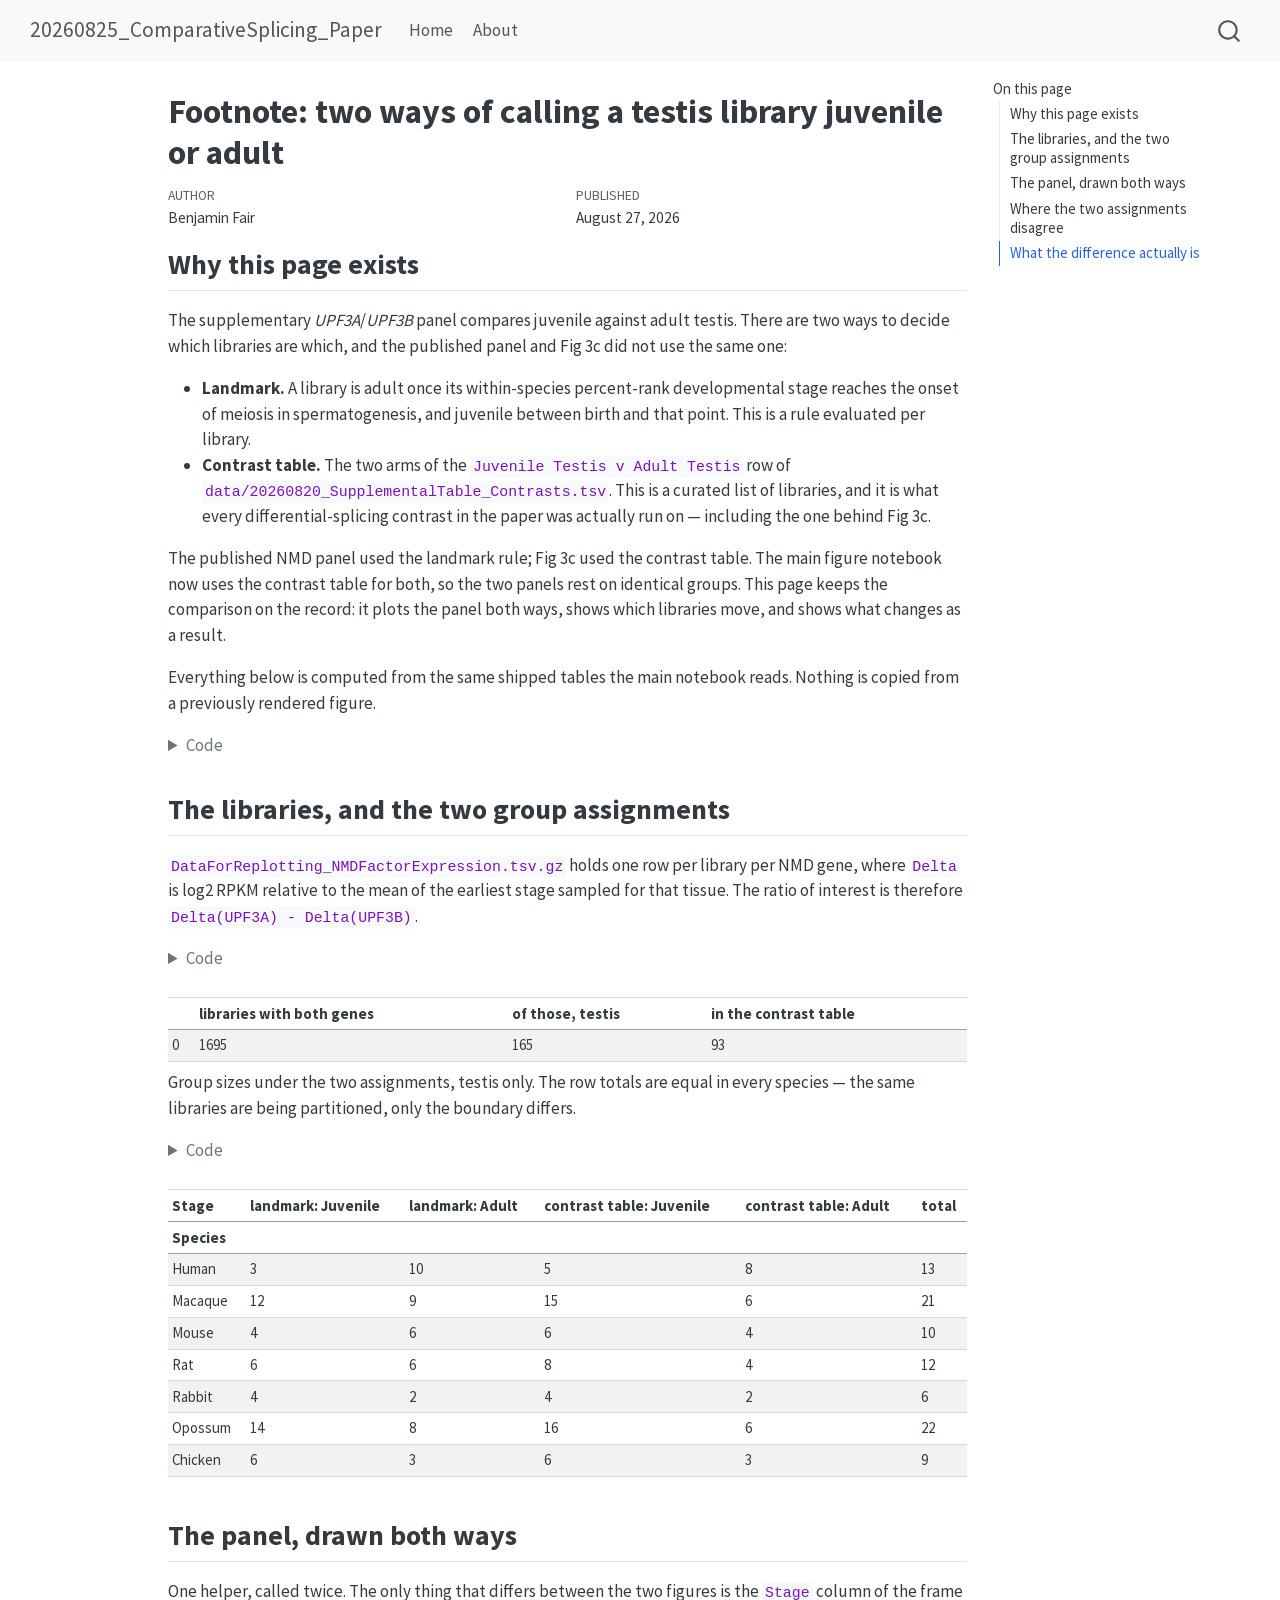
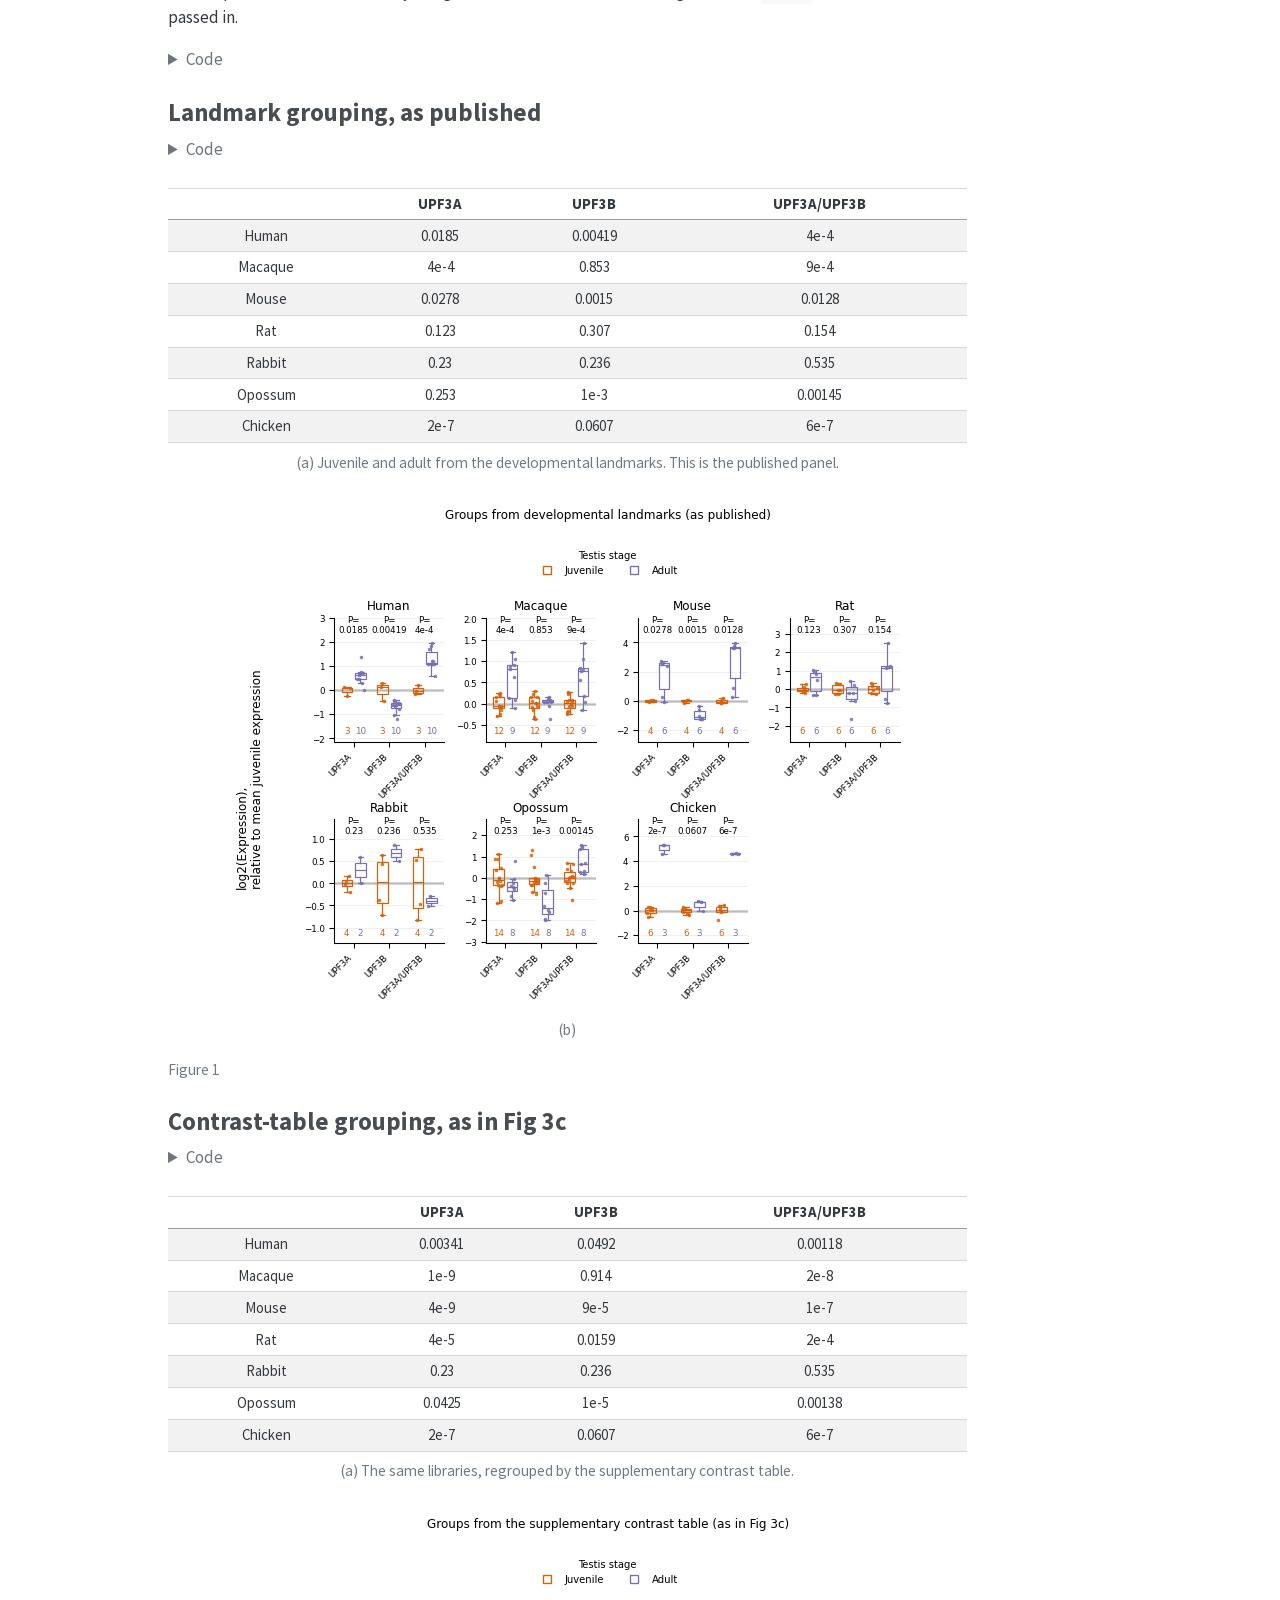
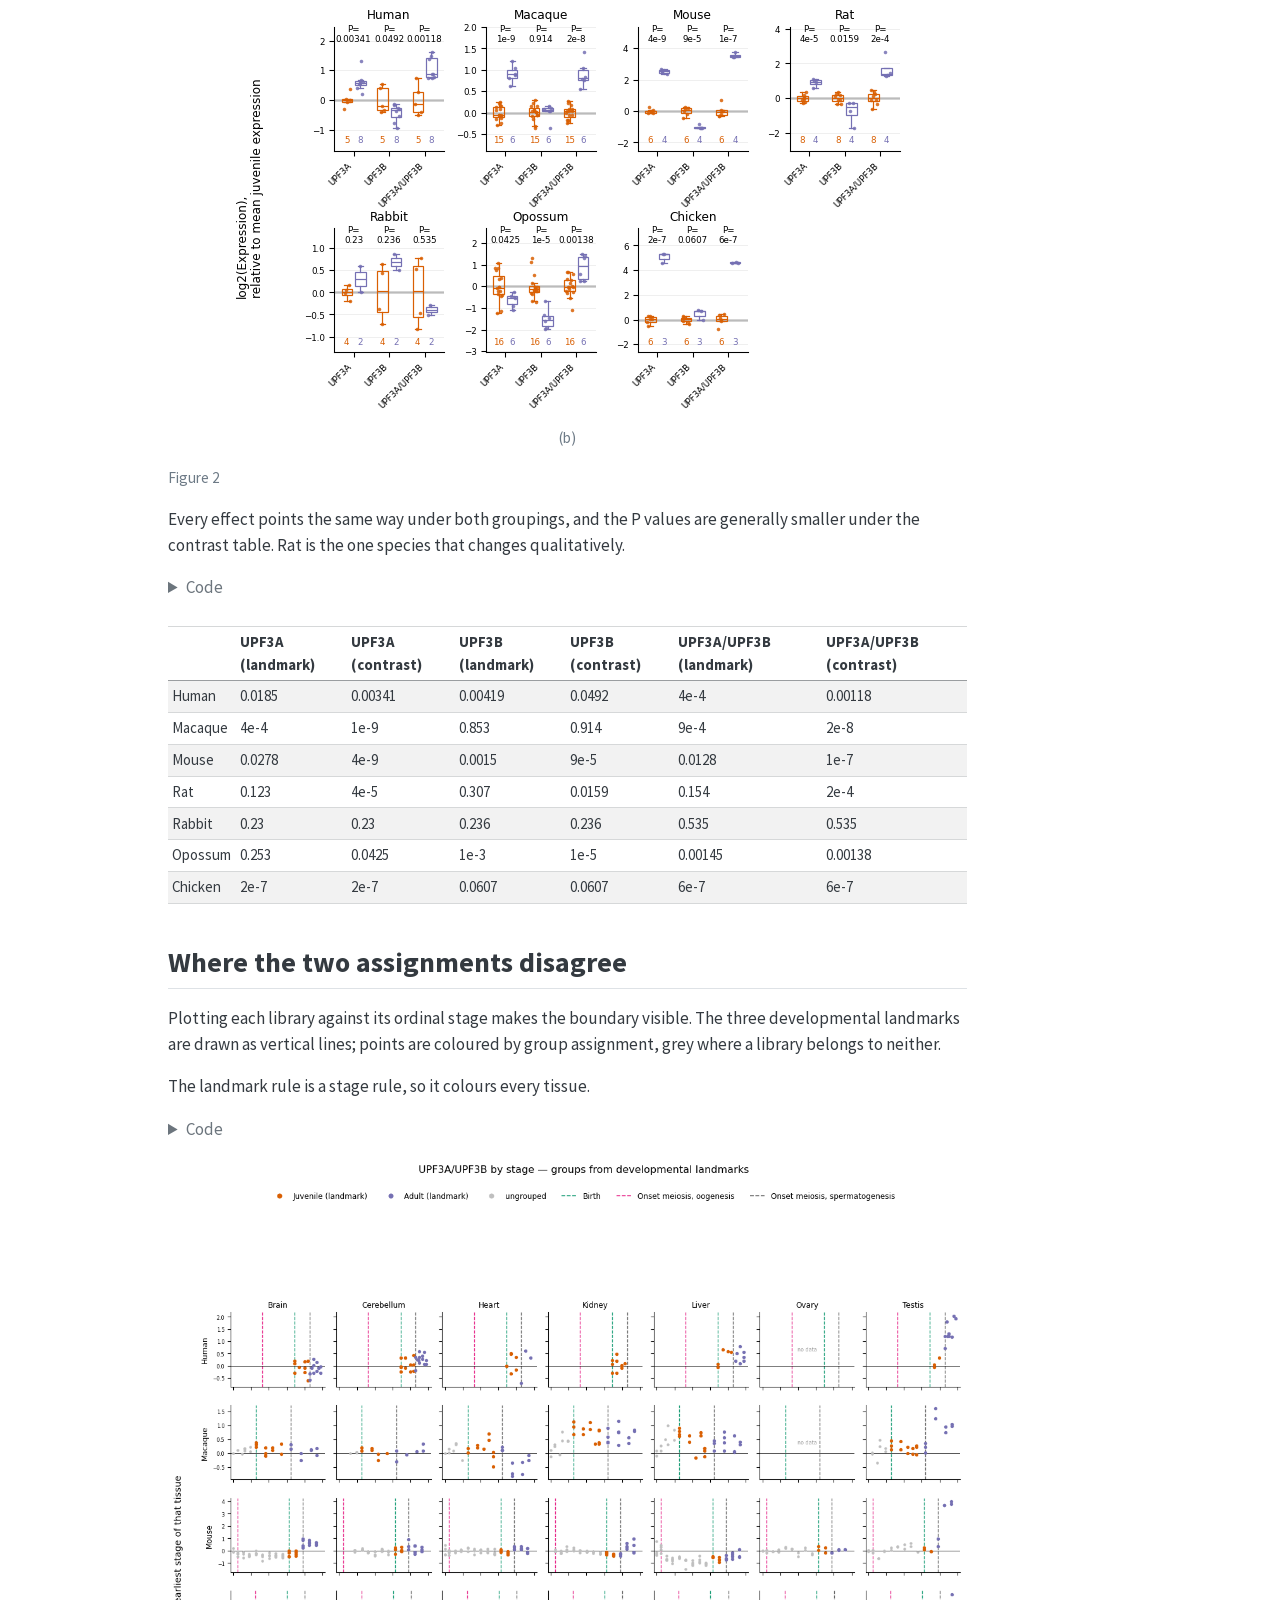
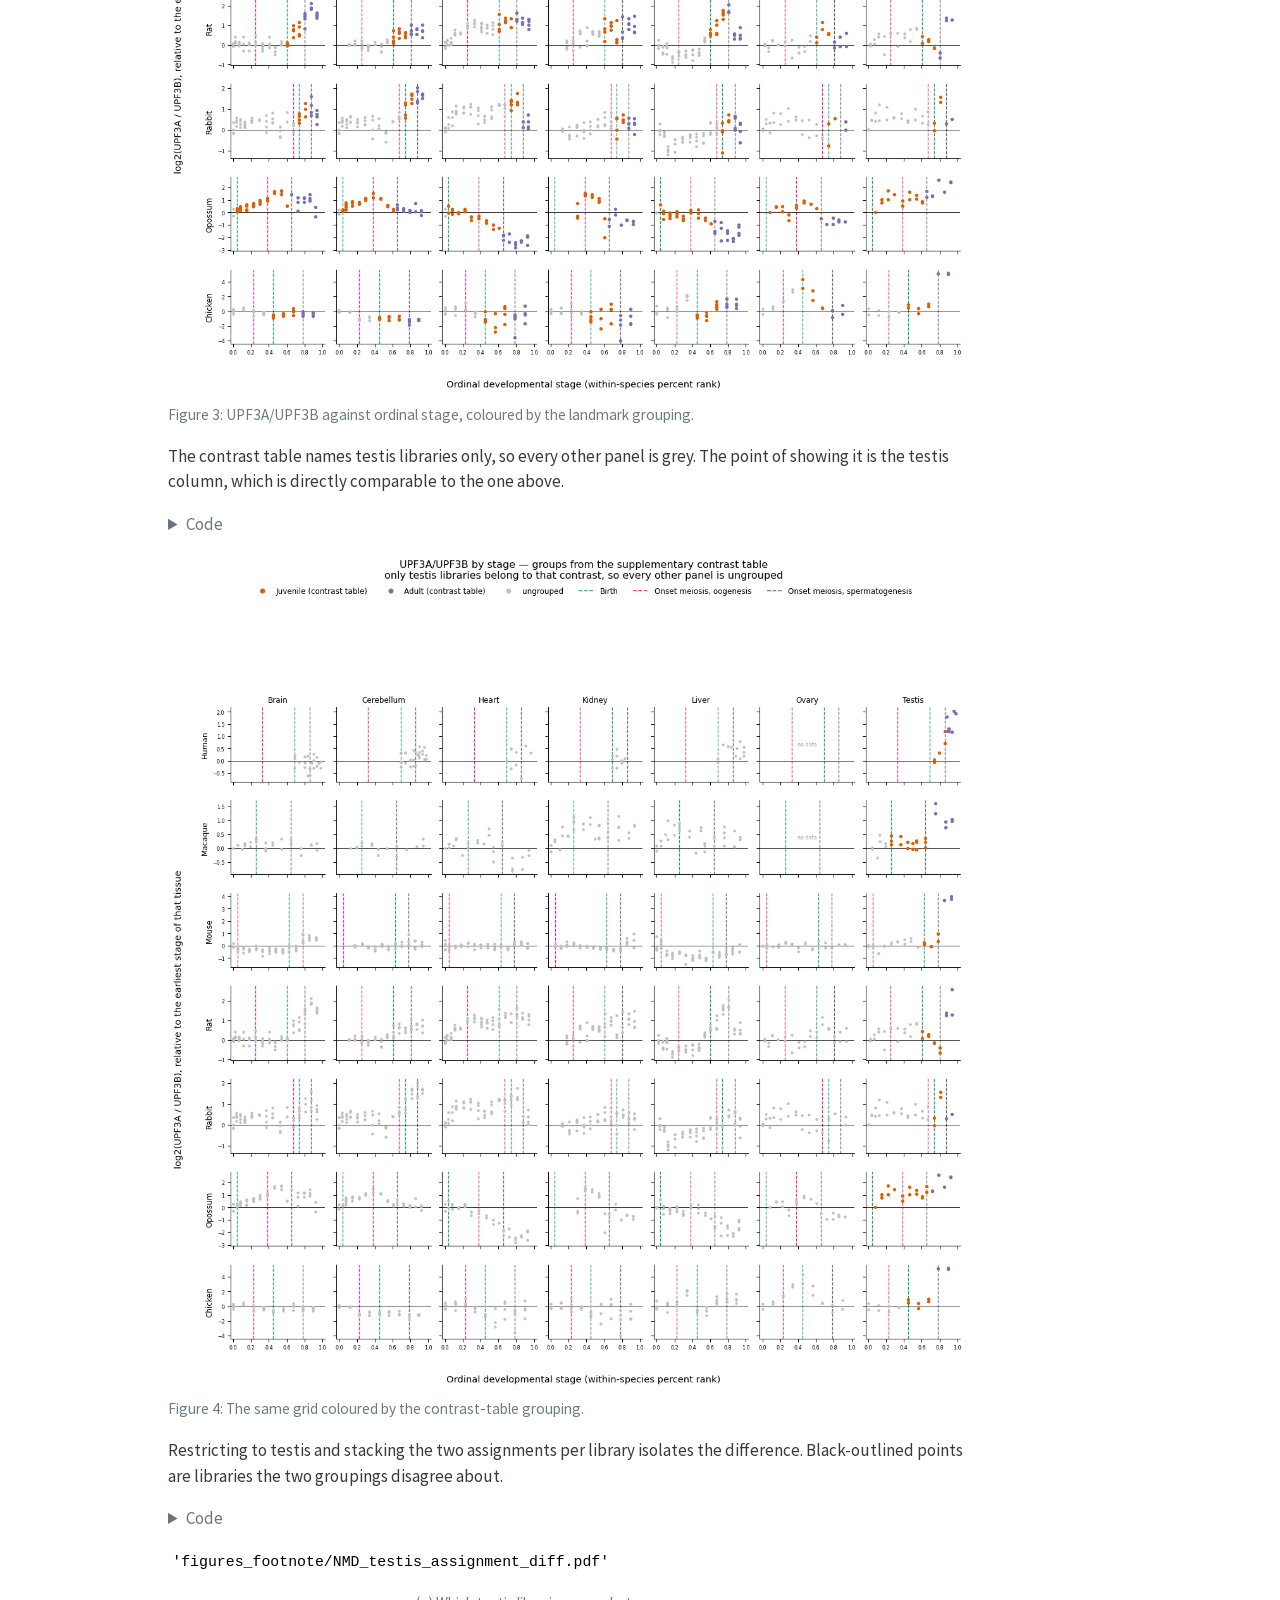
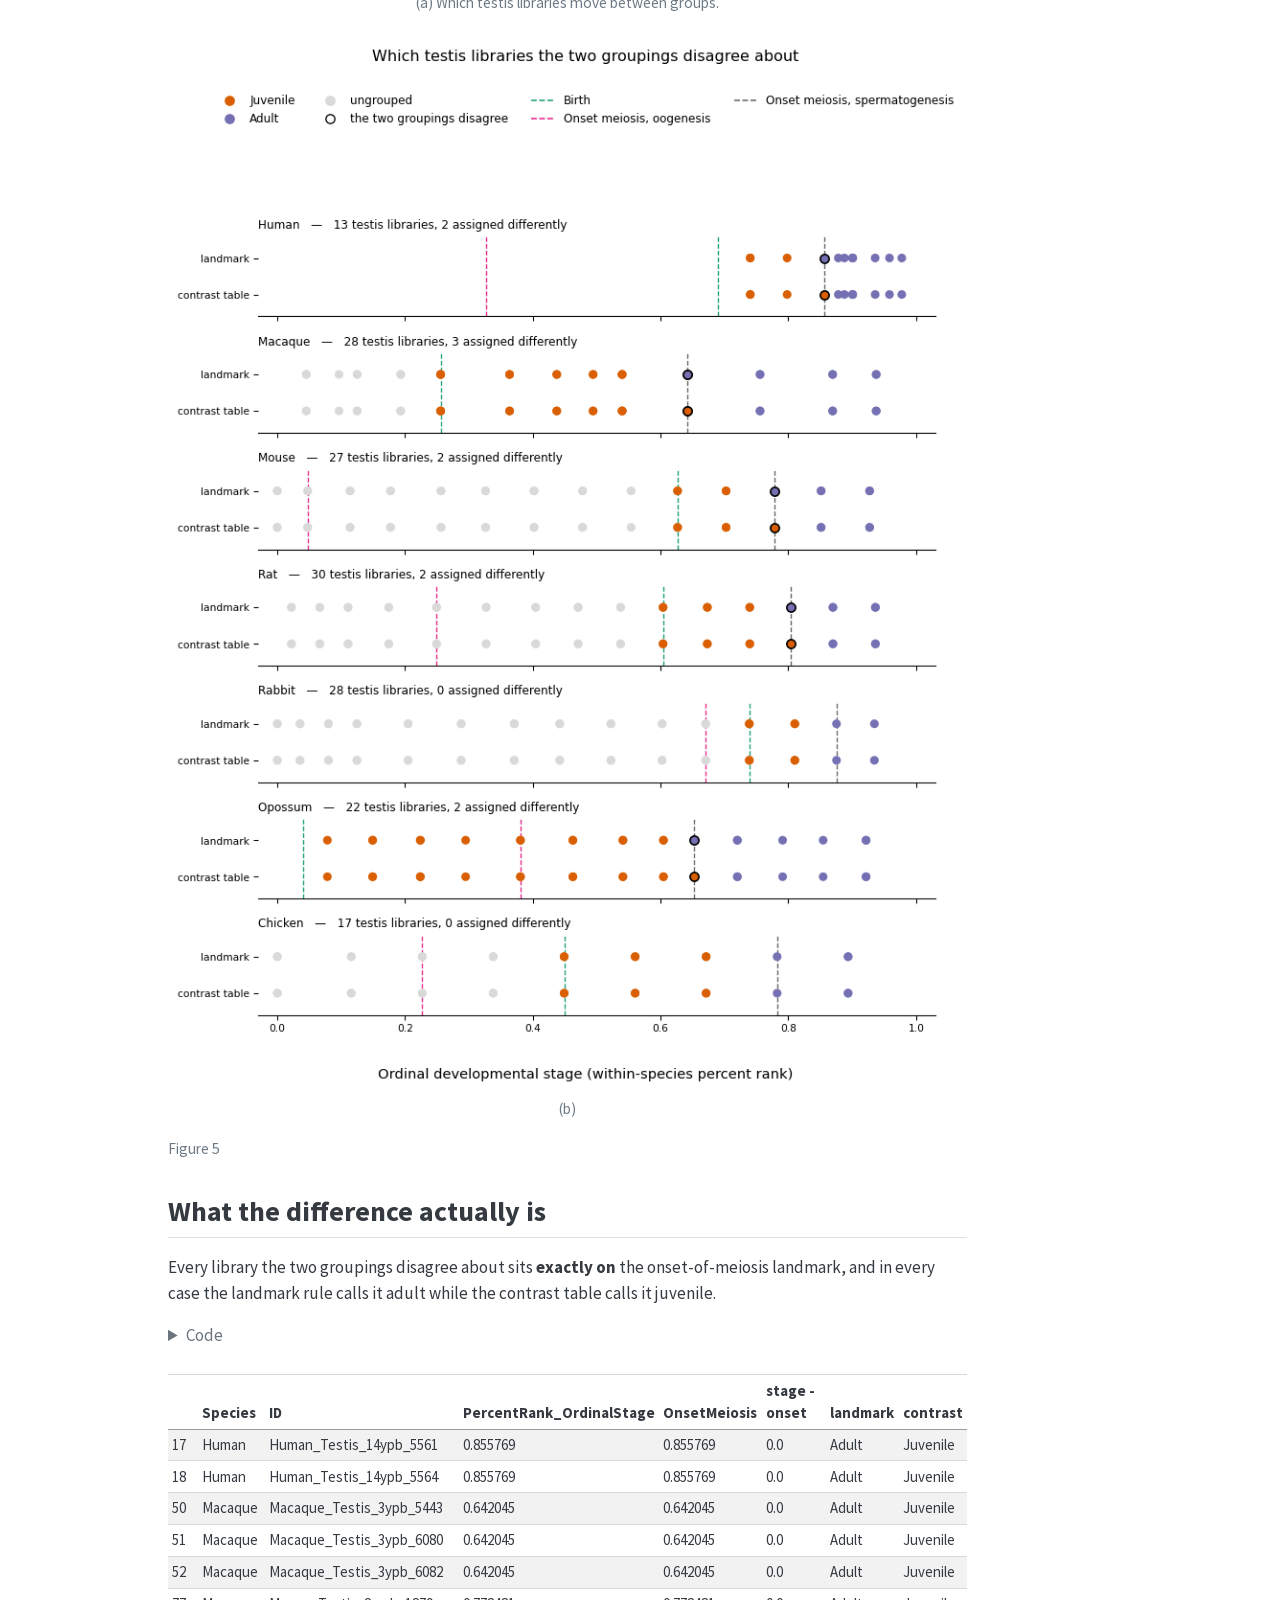
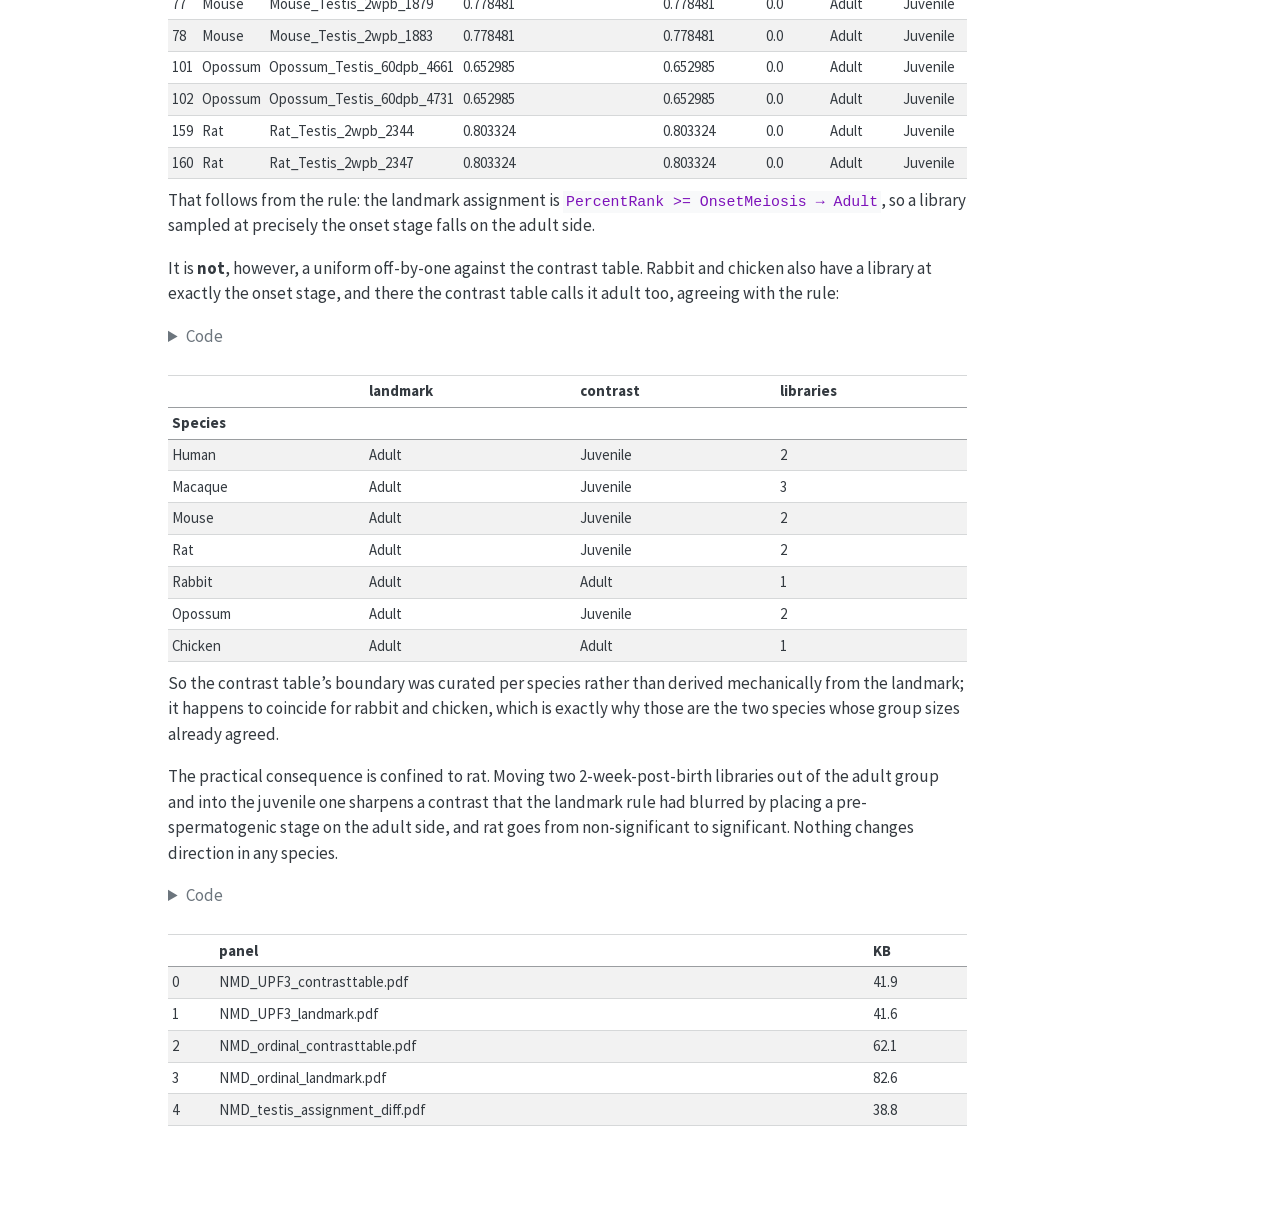
==== docs/NMD_GroupingDiscrepancy.html @ 1c34222d "Use the contrast-table grouping for the NMD panel; document the discrepancy separately The main figu" ====
<!DOCTYPE html>
<html xmlns="http://www.w3.org/1999/xhtml" lang="en" xml:lang="en"><head>

<meta charset="utf-8">
<meta name="generator" content="quarto-1.7.29">

<meta name="viewport" content="width=device-width, initial-scale=1.0, user-scalable=yes">

<meta name="author" content="Benjamin Fair">
<meta name="dcterms.date" content="2026-08-27">

<title>Footnote: two ways of calling a testis library juvenile or adult – 20260825_ComparativeSplicing_Paper</title>
<style>
code{white-space: pre-wrap;}
span.smallcaps{font-variant: small-caps;}
div.columns{display: flex; gap: min(4vw, 1.5em);}
div.column{flex: auto; overflow-x: auto;}
div.hanging-indent{margin-left: 1.5em; text-indent: -1.5em;}
ul.task-list{list-style: none;}
ul.task-list li input[type="checkbox"] {
width: 0.8em;
margin: 0 0.8em 0.2em -1em;  vertical-align: middle;
}

html { -webkit-text-size-adjust: 100%; }
pre > code.sourceCode { white-space: pre; position: relative; }
pre > code.sourceCode > span { display: inline-block; line-height: 1.25; }
pre > code.sourceCode > span:empty { height: 1.2em; }
.sourceCode { overflow: visible; }
code.sourceCode > span { color: inherit; text-decoration: inherit; }
div.sourceCode { margin: 1em 0; }
pre.sourceCode { margin: 0; }
@media screen {
div.sourceCode { overflow: auto; }
}
@media print {
pre > code.sourceCode { white-space: pre-wrap; }
pre > code.sourceCode > span { text-indent: -5em; padding-left: 5em; }
}
pre.numberSource code
{ counter-reset: source-line 0; }
pre.numberSource code > span
{ position: relative; left: -4em; counter-increment: source-line; }
pre.numberSource code > span > a:first-child::before
{ content: counter(source-line);
position: relative; left: -1em; text-align: right; vertical-align: baseline;
border: none; display: inline-block;
-webkit-touch-callout: none; -webkit-user-select: none;
-khtml-user-select: none; -moz-user-select: none;
-ms-user-select: none; user-select: none;
padding: 0 4px; width: 4em;
}
pre.numberSource { margin-left: 3em; padding-left: 4px; }
div.sourceCode
{ }
@media screen {
pre > code.sourceCode > span > a:first-child::before { text-decoration: underline; }
}
</style>


<script>/*! jQuery v3.5.1 | (c) JS Foundation and other contributors | jquery.org/license */
!function(e,t){"use strict";"object"==typeof module&&"object"==typeof module.exports?module.exports=e.document?t(e,!0):function(e){if(!e.document)throw new Error("jQuery requires a window with a document");return t(e)}:t(e)}("undefined"!=typeof window?window:this,function(C,e){"use strict";var t=[],r=Object.getPrototypeOf,s=t.slice,g=t.flat?function(e){return t.flat.call(e)}:function(e){return t.concat.apply([],e)},u=t.push,i=t.indexOf,n={},o=n.toString,v=n.hasOwnProperty,a=v.toString,l=a.call(Object),y={},m=function(e){return"function"==typeof e&&"number"!=typeof e.nodeType},x=function(e){return null!=e&&e===e.window},E=C.document,c={type:!0,src:!0,nonce:!0,noModule:!0};function b(e,t,n){var r,i,o=(n=n||E).createElement("script");if(o.text=e,t)for(r in c)(i=t[r]||t.getAttribute&&t.getAttribute(r))&&o.setAttribute(r,i);n.head.appendChild(o).parentNode.removeChild(o)}function w(e){return null==e?e+"":"object"==typeof e||"function"==typeof e?n[o.call(e)]||"object":typeof e}var f="3.5.1",S=function(e,t){return new S.fn.init(e,t)};function p(e){var t=!!e&&"length"in e&&e.length,n=w(e);return!m(e)&&!x(e)&&("array"===n||0===t||"number"==typeof t&&0<t&&t-1 in e)}S.fn=S.prototype={jquery:f,constructor:S,length:0,toArray:function(){return s.call(this)},get:function(e){return null==e?s.call(this):e<0?this[e+this.length]:this[e]},pushStack:function(e){var t=S.merge(this.constructor(),e);return t.prevObject=this,t},each:function(e){return S.each(this,e)},map:function(n){return this.pushStack(S.map(this,function(e,t){return n.call(e,t,e)}))},slice:function(){return this.pushStack(s.apply(this,arguments))},first:function(){return this.eq(0)},last:function(){return this.eq(-1)},even:function(){return this.pushStack(S.grep(this,function(e,t){return(t+1)%2}))},odd:function(){return this.pushStack(S.grep(this,function(e,t){return t%2}))},eq:function(e){var t=this.length,n=+e+(e<0?t:0);return this.pushStack(0<=n&&n<t?[this[n]]:[])},end:function(){return this.prevObject||this.constructor()},push:u,sort:t.sort,splice:t.splice},S.extend=S.fn.extend=function(){var e,t,n,r,i,o,a=arguments[0]||{},s=1,u=arguments.length,l=!1;for("boolean"==typeof a&&(l=a,a=arguments[s]||{},s++),"object"==typeof a||m(a)||(a={}),s===u&&(a=this,s--);s<u;s++)if(null!=(e=arguments[s]))for(t in e)r=e[t],"__proto__"!==t&&a!==r&&(l&&r&&(S.isPlainObject(r)||(i=Array.isArray(r)))?(n=a[t],o=i&&!Array.isArray(n)?[]:i||S.isPlainObject(n)?n:{},i=!1,a[t]=S.extend(l,o,r)):void 0!==r&&(a[t]=r));return a},S.extend({expando:"jQuery"+(f+Math.random()).replace(/\D/g,""),isReady:!0,error:function(e){throw new Error(e)},noop:function(){},isPlainObject:function(e){var t,n;return!(!e||"[object Object]"!==o.call(e))&&(!(t=r(e))||"function"==typeof(n=v.call(t,"constructor")&&t.constructor)&&a.call(n)===l)},isEmptyObject:function(e){var t;for(t in e)return!1;return!0},globalEval:function(e,t,n){b(e,{nonce:t&&t.nonce},n)},each:function(e,t){var n,r=0;if(p(e)){for(n=e.length;r<n;r++)if(!1===t.call(e[r],r,e[r]))break}else for(r in e)if(!1===t.call(e[r],r,e[r]))break;return e},makeArray:function(e,t){var n=t||[];return null!=e&&(p(Object(e))?S.merge(n,"string"==typeof e?[e]:e):u.call(n,e)),n},inArray:function(e,t,n){return null==t?-1:i.call(t,e,n)},merge:function(e,t){for(var n=+t.length,r=0,i=e.length;r<n;r++)e[i++]=t[r];return e.length=i,e},grep:function(e,t,n){for(var r=[],i=0,o=e.length,a=!n;i<o;i++)!t(e[i],i)!==a&&r.push(e[i]);return r},map:function(e,t,n){var r,i,o=0,a=[];if(p(e))for(r=e.length;o<r;o++)null!=(i=t(e[o],o,n))&&a.push(i);else for(o in e)null!=(i=t(e[o],o,n))&&a.push(i);return g(a)},guid:1,support:y}),"function"==typeof Symbol&&(S.fn[Symbol.iterator]=t[Symbol.iterator]),S.each("Boolean Number String Function Array Date RegExp Object Error Symbol".split(" "),function(e,t){n["[object "+t+"]"]=t.toLowerCase()});var d=function(n){var e,d,b,o,i,h,f,g,w,u,l,T,C,a,E,v,s,c,y,S="sizzle"+1*new Date,p=n.document,k=0,r=0,m=ue(),x=ue(),A=ue(),N=ue(),D=function(e,t){return e===t&&(l=!0),0},j={}.hasOwnProperty,t=[],q=t.pop,L=t.push,H=t.push,O=t.slice,P=function(e,t){for(var n=0,r=e.length;n<r;n++)if(e[n]===t)return n;return-1},R="checked|selected|async|autofocus|autoplay|controls|defer|disabled|hidden|ismap|loop|multiple|open|readonly|required|scoped",M="[\\x20\\t\\r\\n\\f]",I="(?:\\\\[\\da-fA-F]{1,6}"+M+"?|\\\\[^\\r\\n\\f]|[\\w-]|[^\0-\\x7f])+",W="\\["+M+"*("+I+")(?:"+M+"*([*^$|!~]?=)"+M+"*(?:'((?:\\\\.|[^\\\\'])*)'|\"((?:\\\\.|[^\\\\\"])*)\"|("+I+"))|)"+M+"*\\]",F=":("+I+")(?:\\((('((?:\\\\.|[^\\\\'])*)'|\"((?:\\\\.|[^\\\\\"])*)\")|((?:\\\\.|[^\\\\()[\\]]|"+W+")*)|.*)\\)|)",B=new RegExp(M+"+","g"),$=new RegExp("^"+M+"+|((?:^|[^\\\\])(?:\\\\.)*)"+M+"+$","g"),_=new RegExp("^"+M+"*,"+M+"*"),z=new RegExp("^"+M+"*([>+~]|"+M+")"+M+"*"),U=new RegExp(M+"|>"),X=new RegExp(F),V=new RegExp("^"+I+"$"),G={ID:new RegExp("^#("+I+")"),CLASS:new RegExp("^\\.("+I+")"),TAG:new RegExp("^("+I+"|[*])"),ATTR:new RegExp("^"+W),PSEUDO:new RegExp("^"+F),CHILD:new RegExp("^:(only|first|last|nth|nth-last)-(child|of-type)(?:\\("+M+"*(even|odd|(([+-]|)(\\d*)n|)"+M+"*(?:([+-]|)"+M+"*(\\d+)|))"+M+"*\\)|)","i"),bool:new RegExp("^(?:"+R+")$","i"),needsContext:new RegExp("^"+M+"*[>+~]|:(even|odd|eq|gt|lt|nth|first|last)(?:\\("+M+"*((?:-\\d)?\\d*)"+M+"*\\)|)(?=[^-]|$)","i")},Y=/HTML$/i,Q=/^(?:input|select|textarea|button)$/i,J=/^h\d$/i,K=/^[^{]+\{\s*\[native \w/,Z=/^(?:#([\w-]+)|(\w+)|\.([\w-]+))$/,ee=/[+~]/,te=new RegExp("\\\\[\\da-fA-F]{1,6}"+M+"?|\\\\([^\\r\\n\\f])","g"),ne=function(e,t){var n="0x"+e.slice(1)-65536;return t||(n<0?String.fromCharCode(n+65536):String.fromCharCode(n>>10|55296,1023&n|56320))},re=/([\0-\x1f\x7f]|^-?\d)|^-$|[^\0-\x1f\x7f-\uFFFF\w-]/g,ie=function(e,t){return t?"\0"===e?"\ufffd":e.slice(0,-1)+"\\"+e.charCodeAt(e.length-1).toString(16)+" ":"\\"+e},oe=function(){T()},ae=be(function(e){return!0===e.disabled&&"fieldset"===e.nodeName.toLowerCase()},{dir:"parentNode",next:"legend"});try{H.apply(t=O.call(p.childNodes),p.childNodes),t[p.childNodes.length].nodeType}catch(e){H={apply:t.length?function(e,t){L.apply(e,O.call(t))}:function(e,t){var n=e.length,r=0;while(e[n++]=t[r++]);e.length=n-1}}}function se(t,e,n,r){var i,o,a,s,u,l,c,f=e&&e.ownerDocument,p=e?e.nodeType:9;if(n=n||[],"string"!=typeof t||!t||1!==p&&9!==p&&11!==p)return n;if(!r&&(T(e),e=e||C,E)){if(11!==p&&(u=Z.exec(t)))if(i=u[1]){if(9===p){if(!(a=e.getElementById(i)))return n;if(a.id===i)return n.push(a),n}else if(f&&(a=f.getElementById(i))&&y(e,a)&&a.id===i)return n.push(a),n}else{if(u[2])return H.apply(n,e.getElementsByTagName(t)),n;if((i=u[3])&&d.getElementsByClassName&&e.getElementsByClassName)return H.apply(n,e.getElementsByClassName(i)),n}if(d.qsa&&!N[t+" "]&&(!v||!v.test(t))&&(1!==p||"object"!==e.nodeName.toLowerCase())){if(c=t,f=e,1===p&&(U.test(t)||z.test(t))){(f=ee.test(t)&&ye(e.parentNode)||e)===e&&d.scope||((s=e.getAttribute("id"))?s=s.replace(re,ie):e.setAttribute("id",s=S)),o=(l=h(t)).length;while(o--)l[o]=(s?"#"+s:":scope")+" "+xe(l[o]);c=l.join(",")}try{return H.apply(n,f.querySelectorAll(c)),n}catch(e){N(t,!0)}finally{s===S&&e.removeAttribute("id")}}}return g(t.replace($,"$1"),e,n,r)}function ue(){var r=[];return function e(t,n){return r.push(t+" ")>b.cacheLength&&delete e[r.shift()],e[t+" "]=n}}function le(e){return e[S]=!0,e}function ce(e){var t=C.createElement("fieldset");try{return!!e(t)}catch(e){return!1}finally{t.parentNode&&t.parentNode.removeChild(t),t=null}}function fe(e,t){var n=e.split("|"),r=n.length;while(r--)b.attrHandle[n[r]]=t}function pe(e,t){var n=t&&e,r=n&&1===e.nodeType&&1===t.nodeType&&e.sourceIndex-t.sourceIndex;if(r)return r;if(n)while(n=n.nextSibling)if(n===t)return-1;return e?1:-1}function de(t){return function(e){return"input"===e.nodeName.toLowerCase()&&e.type===t}}function he(n){return function(e){var t=e.nodeName.toLowerCase();return("input"===t||"button"===t)&&e.type===n}}function ge(t){return function(e){return"form"in e?e.parentNode&&!1===e.disabled?"label"in e?"label"in e.parentNode?e.parentNode.disabled===t:e.disabled===t:e.isDisabled===t||e.isDisabled!==!t&&ae(e)===t:e.disabled===t:"label"in e&&e.disabled===t}}function ve(a){return le(function(o){return o=+o,le(function(e,t){var n,r=a([],e.length,o),i=r.length;while(i--)e[n=r[i]]&&(e[n]=!(t[n]=e[n]))})})}function ye(e){return e&&"undefined"!=typeof e.getElementsByTagName&&e}for(e in d=se.support={},i=se.isXML=function(e){var t=e.namespaceURI,n=(e.ownerDocument||e).documentElement;return!Y.test(t||n&&n.nodeName||"HTML")},T=se.setDocument=function(e){var t,n,r=e?e.ownerDocument||e:p;return r!=C&&9===r.nodeType&&r.documentElement&&(a=(C=r).documentElement,E=!i(C),p!=C&&(n=C.defaultView)&&n.top!==n&&(n.addEventListener?n.addEventListener("unload",oe,!1):n.attachEvent&&n.attachEvent("onunload",oe)),d.scope=ce(function(e){return a.appendChild(e).appendChild(C.createElement("div")),"undefined"!=typeof e.querySelectorAll&&!e.querySelectorAll(":scope fieldset div").length}),d.attributes=ce(function(e){return e.className="i",!e.getAttribute("className")}),d.getElementsByTagName=ce(function(e){return e.appendChild(C.createComment("")),!e.getElementsByTagName("*").length}),d.getElementsByClassName=K.test(C.getElementsByClassName),d.getById=ce(function(e){return a.appendChild(e).id=S,!C.getElementsByName||!C.getElementsByName(S).length}),d.getById?(b.filter.ID=function(e){var t=e.replace(te,ne);return function(e){return e.getAttribute("id")===t}},b.find.ID=function(e,t){if("undefined"!=typeof t.getElementById&&E){var n=t.getElementById(e);return n?[n]:[]}}):(b.filter.ID=function(e){var n=e.replace(te,ne);return function(e){var t="undefined"!=typeof e.getAttributeNode&&e.getAttributeNode("id");return t&&t.value===n}},b.find.ID=function(e,t){if("undefined"!=typeof t.getElementById&&E){var n,r,i,o=t.getElementById(e);if(o){if((n=o.getAttributeNode("id"))&&n.value===e)return[o];i=t.getElementsByName(e),r=0;while(o=i[r++])if((n=o.getAttributeNode("id"))&&n.value===e)return[o]}return[]}}),b.find.TAG=d.getElementsByTagName?function(e,t){return"undefined"!=typeof t.getElementsByTagName?t.getElementsByTagName(e):d.qsa?t.querySelectorAll(e):void 0}:function(e,t){var n,r=[],i=0,o=t.getElementsByTagName(e);if("*"===e){while(n=o[i++])1===n.nodeType&&r.push(n);return r}return o},b.find.CLASS=d.getElementsByClassName&&function(e,t){if("undefined"!=typeof t.getElementsByClassName&&E)return t.getElementsByClassName(e)},s=[],v=[],(d.qsa=K.test(C.querySelectorAll))&&(ce(function(e){var t;a.appendChild(e).innerHTML="<a id='"+S+"'></a><select id='"+S+"-\r\\' msallowcapture=''><option selected=''></option></select>",e.querySelectorAll("[msallowcapture^='']").length&&v.push("[*^$]="+M+"*(?:''|\"\")"),e.querySelectorAll("[selected]").length||v.push("\\["+M+"*(?:value|"+R+")"),e.querySelectorAll("[id~="+S+"-]").length||v.push("~="),(t=C.createElement("input")).setAttribute("name",""),e.appendChild(t),e.querySelectorAll("[name='']").length||v.push("\\["+M+"*name"+M+"*="+M+"*(?:''|\"\")"),e.querySelectorAll(":checked").length||v.push(":checked"),e.querySelectorAll("a#"+S+"+*").length||v.push(".#.+[+~]"),e.querySelectorAll("\\\f"),v.push("[\\r\\n\\f]")}),ce(function(e){e.innerHTML="<a href='' disabled='disabled'></a><select disabled='disabled'><option/></select>";var t=C.createElement("input");t.setAttribute("type","hidden"),e.appendChild(t).setAttribute("name","D"),e.querySelectorAll("[name=d]").length&&v.push("name"+M+"*[*^$|!~]?="),2!==e.querySelectorAll(":enabled").length&&v.push(":enabled",":disabled"),a.appendChild(e).disabled=!0,2!==e.querySelectorAll(":disabled").length&&v.push(":enabled",":disabled"),e.querySelectorAll("*,:x"),v.push(",.*:")})),(d.matchesSelector=K.test(c=a.matches||a.webkitMatchesSelector||a.mozMatchesSelector||a.oMatchesSelector||a.msMatchesSelector))&&ce(function(e){d.disconnectedMatch=c.call(e,"*"),c.call(e,"[s!='']:x"),s.push("!=",F)}),v=v.length&&new RegExp(v.join("|")),s=s.length&&new RegExp(s.join("|")),t=K.test(a.compareDocumentPosition),y=t||K.test(a.contains)?function(e,t){var n=9===e.nodeType?e.documentElement:e,r=t&&t.parentNode;return e===r||!(!r||1!==r.nodeType||!(n.contains?n.contains(r):e.compareDocumentPosition&&16&e.compareDocumentPosition(r)))}:function(e,t){if(t)while(t=t.parentNode)if(t===e)return!0;return!1},D=t?function(e,t){if(e===t)return l=!0,0;var n=!e.compareDocumentPosition-!t.compareDocumentPosition;return n||(1&(n=(e.ownerDocument||e)==(t.ownerDocument||t)?e.compareDocumentPosition(t):1)||!d.sortDetached&&t.compareDocumentPosition(e)===n?e==C||e.ownerDocument==p&&y(p,e)?-1:t==C||t.ownerDocument==p&&y(p,t)?1:u?P(u,e)-P(u,t):0:4&n?-1:1)}:function(e,t){if(e===t)return l=!0,0;var n,r=0,i=e.parentNode,o=t.parentNode,a=[e],s=[t];if(!i||!o)return e==C?-1:t==C?1:i?-1:o?1:u?P(u,e)-P(u,t):0;if(i===o)return pe(e,t);n=e;while(n=n.parentNode)a.unshift(n);n=t;while(n=n.parentNode)s.unshift(n);while(a[r]===s[r])r++;return r?pe(a[r],s[r]):a[r]==p?-1:s[r]==p?1:0}),C},se.matches=function(e,t){return se(e,null,null,t)},se.matchesSelector=function(e,t){if(T(e),d.matchesSelector&&E&&!N[t+" "]&&(!s||!s.test(t))&&(!v||!v.test(t)))try{var n=c.call(e,t);if(n||d.disconnectedMatch||e.document&&11!==e.document.nodeType)return n}catch(e){N(t,!0)}return 0<se(t,C,null,[e]).length},se.contains=function(e,t){return(e.ownerDocument||e)!=C&&T(e),y(e,t)},se.attr=function(e,t){(e.ownerDocument||e)!=C&&T(e);var n=b.attrHandle[t.toLowerCase()],r=n&&j.call(b.attrHandle,t.toLowerCase())?n(e,t,!E):void 0;return void 0!==r?r:d.attributes||!E?e.getAttribute(t):(r=e.getAttributeNode(t))&&r.specified?r.value:null},se.escape=function(e){return(e+"").replace(re,ie)},se.error=function(e){throw new Error("Syntax error, unrecognized expression: "+e)},se.uniqueSort=function(e){var t,n=[],r=0,i=0;if(l=!d.detectDuplicates,u=!d.sortStable&&e.slice(0),e.sort(D),l){while(t=e[i++])t===e[i]&&(r=n.push(i));while(r--)e.splice(n[r],1)}return u=null,e},o=se.getText=function(e){var t,n="",r=0,i=e.nodeType;if(i){if(1===i||9===i||11===i){if("string"==typeof e.textContent)return e.textContent;for(e=e.firstChild;e;e=e.nextSibling)n+=o(e)}else if(3===i||4===i)return e.nodeValue}else while(t=e[r++])n+=o(t);return n},(b=se.selectors={cacheLength:50,createPseudo:le,match:G,attrHandle:{},find:{},relative:{">":{dir:"parentNode",first:!0}," ":{dir:"parentNode"},"+":{dir:"previousSibling",first:!0},"~":{dir:"previousSibling"}},preFilter:{ATTR:function(e){return e[1]=e[1].replace(te,ne),e[3]=(e[3]||e[4]||e[5]||"").replace(te,ne),"~="===e[2]&&(e[3]=" "+e[3]+" "),e.slice(0,4)},CHILD:function(e){return e[1]=e[1].toLowerCase(),"nth"===e[1].slice(0,3)?(e[3]||se.error(e[0]),e[4]=+(e[4]?e[5]+(e[6]||1):2*("even"===e[3]||"odd"===e[3])),e[5]=+(e[7]+e[8]||"odd"===e[3])):e[3]&&se.error(e[0]),e},PSEUDO:function(e){var t,n=!e[6]&&e[2];return G.CHILD.test(e[0])?null:(e[3]?e[2]=e[4]||e[5]||"":n&&X.test(n)&&(t=h(n,!0))&&(t=n.indexOf(")",n.length-t)-n.length)&&(e[0]=e[0].slice(0,t),e[2]=n.slice(0,t)),e.slice(0,3))}},filter:{TAG:function(e){var t=e.replace(te,ne).toLowerCase();return"*"===e?function(){return!0}:function(e){return e.nodeName&&e.nodeName.toLowerCase()===t}},CLASS:function(e){var t=m[e+" "];return t||(t=new RegExp("(^|"+M+")"+e+"("+M+"|$)"))&&m(e,function(e){return t.test("string"==typeof e.className&&e.className||"undefined"!=typeof e.getAttribute&&e.getAttribute("class")||"")})},ATTR:function(n,r,i){return function(e){var t=se.attr(e,n);return null==t?"!="===r:!r||(t+="","="===r?t===i:"!="===r?t!==i:"^="===r?i&&0===t.indexOf(i):"*="===r?i&&-1<t.indexOf(i):"$="===r?i&&t.slice(-i.length)===i:"~="===r?-1<(" "+t.replace(B," ")+" ").indexOf(i):"|="===r&&(t===i||t.slice(0,i.length+1)===i+"-"))}},CHILD:function(h,e,t,g,v){var y="nth"!==h.slice(0,3),m="last"!==h.slice(-4),x="of-type"===e;return 1===g&&0===v?function(e){return!!e.parentNode}:function(e,t,n){var r,i,o,a,s,u,l=y!==m?"nextSibling":"previousSibling",c=e.parentNode,f=x&&e.nodeName.toLowerCase(),p=!n&&!x,d=!1;if(c){if(y){while(l){a=e;while(a=a[l])if(x?a.nodeName.toLowerCase()===f:1===a.nodeType)return!1;u=l="only"===h&&!u&&"nextSibling"}return!0}if(u=[m?c.firstChild:c.lastChild],m&&p){d=(s=(r=(i=(o=(a=c)[S]||(a[S]={}))[a.uniqueID]||(o[a.uniqueID]={}))[h]||[])[0]===k&&r[1])&&r[2],a=s&&c.childNodes[s];while(a=++s&&a&&a[l]||(d=s=0)||u.pop())if(1===a.nodeType&&++d&&a===e){i[h]=[k,s,d];break}}else if(p&&(d=s=(r=(i=(o=(a=e)[S]||(a[S]={}))[a.uniqueID]||(o[a.uniqueID]={}))[h]||[])[0]===k&&r[1]),!1===d)while(a=++s&&a&&a[l]||(d=s=0)||u.pop())if((x?a.nodeName.toLowerCase()===f:1===a.nodeType)&&++d&&(p&&((i=(o=a[S]||(a[S]={}))[a.uniqueID]||(o[a.uniqueID]={}))[h]=[k,d]),a===e))break;return(d-=v)===g||d%g==0&&0<=d/g}}},PSEUDO:function(e,o){var t,a=b.pseudos[e]||b.setFilters[e.toLowerCase()]||se.error("unsupported pseudo: "+e);return a[S]?a(o):1<a.length?(t=[e,e,"",o],b.setFilters.hasOwnProperty(e.toLowerCase())?le(function(e,t){var n,r=a(e,o),i=r.length;while(i--)e[n=P(e,r[i])]=!(t[n]=r[i])}):function(e){return a(e,0,t)}):a}},pseudos:{not:le(function(e){var r=[],i=[],s=f(e.replace($,"$1"));return s[S]?le(function(e,t,n,r){var i,o=s(e,null,r,[]),a=e.length;while(a--)(i=o[a])&&(e[a]=!(t[a]=i))}):function(e,t,n){return r[0]=e,s(r,null,n,i),r[0]=null,!i.pop()}}),has:le(function(t){return function(e){return 0<se(t,e).length}}),contains:le(function(t){return t=t.replace(te,ne),function(e){return-1<(e.textContent||o(e)).indexOf(t)}}),lang:le(function(n){return V.test(n||"")||se.error("unsupported lang: "+n),n=n.replace(te,ne).toLowerCase(),function(e){var t;do{if(t=E?e.lang:e.getAttribute("xml:lang")||e.getAttribute("lang"))return(t=t.toLowerCase())===n||0===t.indexOf(n+"-")}while((e=e.parentNode)&&1===e.nodeType);return!1}}),target:function(e){var t=n.location&&n.location.hash;return t&&t.slice(1)===e.id},root:function(e){return e===a},focus:function(e){return e===C.activeElement&&(!C.hasFocus||C.hasFocus())&&!!(e.type||e.href||~e.tabIndex)},enabled:ge(!1),disabled:ge(!0),checked:function(e){var t=e.nodeName.toLowerCase();return"input"===t&&!!e.checked||"option"===t&&!!e.selected},selected:function(e){return e.parentNode&&e.parentNode.selectedIndex,!0===e.selected},empty:function(e){for(e=e.firstChild;e;e=e.nextSibling)if(e.nodeType<6)return!1;return!0},parent:function(e){return!b.pseudos.empty(e)},header:function(e){return J.test(e.nodeName)},input:function(e){return Q.test(e.nodeName)},button:function(e){var t=e.nodeName.toLowerCase();return"input"===t&&"button"===e.type||"button"===t},text:function(e){var t;return"input"===e.nodeName.toLowerCase()&&"text"===e.type&&(null==(t=e.getAttribute("type"))||"text"===t.toLowerCase())},first:ve(function(){return[0]}),last:ve(function(e,t){return[t-1]}),eq:ve(function(e,t,n){return[n<0?n+t:n]}),even:ve(function(e,t){for(var n=0;n<t;n+=2)e.push(n);return e}),odd:ve(function(e,t){for(var n=1;n<t;n+=2)e.push(n);return e}),lt:ve(function(e,t,n){for(var r=n<0?n+t:t<n?t:n;0<=--r;)e.push(r);return e}),gt:ve(function(e,t,n){for(var r=n<0?n+t:n;++r<t;)e.push(r);return e})}}).pseudos.nth=b.pseudos.eq,{radio:!0,checkbox:!0,file:!0,password:!0,image:!0})b.pseudos[e]=de(e);for(e in{submit:!0,reset:!0})b.pseudos[e]=he(e);function me(){}function xe(e){for(var t=0,n=e.length,r="";t<n;t++)r+=e[t].value;return r}function be(s,e,t){var u=e.dir,l=e.next,c=l||u,f=t&&"parentNode"===c,p=r++;return e.first?function(e,t,n){while(e=e[u])if(1===e.nodeType||f)return s(e,t,n);return!1}:function(e,t,n){var r,i,o,a=[k,p];if(n){while(e=e[u])if((1===e.nodeType||f)&&s(e,t,n))return!0}else while(e=e[u])if(1===e.nodeType||f)if(i=(o=e[S]||(e[S]={}))[e.uniqueID]||(o[e.uniqueID]={}),l&&l===e.nodeName.toLowerCase())e=e[u]||e;else{if((r=i[c])&&r[0]===k&&r[1]===p)return a[2]=r[2];if((i[c]=a)[2]=s(e,t,n))return!0}return!1}}function we(i){return 1<i.length?function(e,t,n){var r=i.length;while(r--)if(!i[r](e,t,n))return!1;return!0}:i[0]}function Te(e,t,n,r,i){for(var o,a=[],s=0,u=e.length,l=null!=t;s<u;s++)(o=e[s])&&(n&&!n(o,r,i)||(a.push(o),l&&t.push(s)));return a}function Ce(d,h,g,v,y,e){return v&&!v[S]&&(v=Ce(v)),y&&!y[S]&&(y=Ce(y,e)),le(function(e,t,n,r){var i,o,a,s=[],u=[],l=t.length,c=e||function(e,t,n){for(var r=0,i=t.length;r<i;r++)se(e,t[r],n);return n}(h||"*",n.nodeType?[n]:n,[]),f=!d||!e&&h?c:Te(c,s,d,n,r),p=g?y||(e?d:l||v)?[]:t:f;if(g&&g(f,p,n,r),v){i=Te(p,u),v(i,[],n,r),o=i.length;while(o--)(a=i[o])&&(p[u[o]]=!(f[u[o]]=a))}if(e){if(y||d){if(y){i=[],o=p.length;while(o--)(a=p[o])&&i.push(f[o]=a);y(null,p=[],i,r)}o=p.length;while(o--)(a=p[o])&&-1<(i=y?P(e,a):s[o])&&(e[i]=!(t[i]=a))}}else p=Te(p===t?p.splice(l,p.length):p),y?y(null,t,p,r):H.apply(t,p)})}function Ee(e){for(var i,t,n,r=e.length,o=b.relative[e[0].type],a=o||b.relative[" "],s=o?1:0,u=be(function(e){return e===i},a,!0),l=be(function(e){return-1<P(i,e)},a,!0),c=[function(e,t,n){var r=!o&&(n||t!==w)||((i=t).nodeType?u(e,t,n):l(e,t,n));return i=null,r}];s<r;s++)if(t=b.relative[e[s].type])c=[be(we(c),t)];else{if((t=b.filter[e[s].type].apply(null,e[s].matches))[S]){for(n=++s;n<r;n++)if(b.relative[e[n].type])break;return Ce(1<s&&we(c),1<s&&xe(e.slice(0,s-1).concat({value:" "===e[s-2].type?"*":""})).replace($,"$1"),t,s<n&&Ee(e.slice(s,n)),n<r&&Ee(e=e.slice(n)),n<r&&xe(e))}c.push(t)}return we(c)}return me.prototype=b.filters=b.pseudos,b.setFilters=new me,h=se.tokenize=function(e,t){var n,r,i,o,a,s,u,l=x[e+" "];if(l)return t?0:l.slice(0);a=e,s=[],u=b.preFilter;while(a){for(o in n&&!(r=_.exec(a))||(r&&(a=a.slice(r[0].length)||a),s.push(i=[])),n=!1,(r=z.exec(a))&&(n=r.shift(),i.push({value:n,type:r[0].replace($," ")}),a=a.slice(n.length)),b.filter)!(r=G[o].exec(a))||u[o]&&!(r=u[o](r))||(n=r.shift(),i.push({value:n,type:o,matches:r}),a=a.slice(n.length));if(!n)break}return t?a.length:a?se.error(e):x(e,s).slice(0)},f=se.compile=function(e,t){var n,v,y,m,x,r,i=[],o=[],a=A[e+" "];if(!a){t||(t=h(e)),n=t.length;while(n--)(a=Ee(t[n]))[S]?i.push(a):o.push(a);(a=A(e,(v=o,m=0<(y=i).length,x=0<v.length,r=function(e,t,n,r,i){var o,a,s,u=0,l="0",c=e&&[],f=[],p=w,d=e||x&&b.find.TAG("*",i),h=k+=null==p?1:Math.random()||.1,g=d.length;for(i&&(w=t==C||t||i);l!==g&&null!=(o=d[l]);l++){if(x&&o){a=0,t||o.ownerDocument==C||(T(o),n=!E);while(s=v[a++])if(s(o,t||C,n)){r.push(o);break}i&&(k=h)}m&&((o=!s&&o)&&u--,e&&c.push(o))}if(u+=l,m&&l!==u){a=0;while(s=y[a++])s(c,f,t,n);if(e){if(0<u)while(l--)c[l]||f[l]||(f[l]=q.call(r));f=Te(f)}H.apply(r,f),i&&!e&&0<f.length&&1<u+y.length&&se.uniqueSort(r)}return i&&(k=h,w=p),c},m?le(r):r))).selector=e}return a},g=se.select=function(e,t,n,r){var i,o,a,s,u,l="function"==typeof e&&e,c=!r&&h(e=l.selector||e);if(n=n||[],1===c.length){if(2<(o=c[0]=c[0].slice(0)).length&&"ID"===(a=o[0]).type&&9===t.nodeType&&E&&b.relative[o[1].type]){if(!(t=(b.find.ID(a.matches[0].replace(te,ne),t)||[])[0]))return n;l&&(t=t.parentNode),e=e.slice(o.shift().value.length)}i=G.needsContext.test(e)?0:o.length;while(i--){if(a=o[i],b.relative[s=a.type])break;if((u=b.find[s])&&(r=u(a.matches[0].replace(te,ne),ee.test(o[0].type)&&ye(t.parentNode)||t))){if(o.splice(i,1),!(e=r.length&&xe(o)))return H.apply(n,r),n;break}}}return(l||f(e,c))(r,t,!E,n,!t||ee.test(e)&&ye(t.parentNode)||t),n},d.sortStable=S.split("").sort(D).join("")===S,d.detectDuplicates=!!l,T(),d.sortDetached=ce(function(e){return 1&e.compareDocumentPosition(C.createElement("fieldset"))}),ce(function(e){return e.innerHTML="<a href='#'></a>","#"===e.firstChild.getAttribute("href")})||fe("type|href|height|width",function(e,t,n){if(!n)return e.getAttribute(t,"type"===t.toLowerCase()?1:2)}),d.attributes&&ce(function(e){return e.innerHTML="<input/>",e.firstChild.setAttribute("value",""),""===e.firstChild.getAttribute("value")})||fe("value",function(e,t,n){if(!n&&"input"===e.nodeName.toLowerCase())return e.defaultValue}),ce(function(e){return null==e.getAttribute("disabled")})||fe(R,function(e,t,n){var r;if(!n)return!0===e[t]?t.toLowerCase():(r=e.getAttributeNode(t))&&r.specified?r.value:null}),se}(C);S.find=d,S.expr=d.selectors,S.expr[":"]=S.expr.pseudos,S.uniqueSort=S.unique=d.uniqueSort,S.text=d.getText,S.isXMLDoc=d.isXML,S.contains=d.contains,S.escapeSelector=d.escape;var h=function(e,t,n){var r=[],i=void 0!==n;while((e=e[t])&&9!==e.nodeType)if(1===e.nodeType){if(i&&S(e).is(n))break;r.push(e)}return r},T=function(e,t){for(var n=[];e;e=e.nextSibling)1===e.nodeType&&e!==t&&n.push(e);return n},k=S.expr.match.needsContext;function A(e,t){return e.nodeName&&e.nodeName.toLowerCase()===t.toLowerCase()}var N=/^<([a-z][^\/\0>:\x20\t\r\n\f]*)[\x20\t\r\n\f]*\/?>(?:<\/\1>|)$/i;function D(e,n,r){return m(n)?S.grep(e,function(e,t){return!!n.call(e,t,e)!==r}):n.nodeType?S.grep(e,function(e){return e===n!==r}):"string"!=typeof n?S.grep(e,function(e){return-1<i.call(n,e)!==r}):S.filter(n,e,r)}S.filter=function(e,t,n){var r=t[0];return n&&(e=":not("+e+")"),1===t.length&&1===r.nodeType?S.find.matchesSelector(r,e)?[r]:[]:S.find.matches(e,S.grep(t,function(e){return 1===e.nodeType}))},S.fn.extend({find:function(e){var t,n,r=this.length,i=this;if("string"!=typeof e)return this.pushStack(S(e).filter(function(){for(t=0;t<r;t++)if(S.contains(i[t],this))return!0}));for(n=this.pushStack([]),t=0;t<r;t++)S.find(e,i[t],n);return 1<r?S.uniqueSort(n):n},filter:function(e){return this.pushStack(D(this,e||[],!1))},not:function(e){return this.pushStack(D(this,e||[],!0))},is:function(e){return!!D(this,"string"==typeof e&&k.test(e)?S(e):e||[],!1).length}});var j,q=/^(?:\s*(<[\w\W]+>)[^>]*|#([\w-]+))$/;(S.fn.init=function(e,t,n){var r,i;if(!e)return this;if(n=n||j,"string"==typeof e){if(!(r="<"===e[0]&&">"===e[e.length-1]&&3<=e.length?[null,e,null]:q.exec(e))||!r[1]&&t)return!t||t.jquery?(t||n).find(e):this.constructor(t).find(e);if(r[1]){if(t=t instanceof S?t[0]:t,S.merge(this,S.parseHTML(r[1],t&&t.nodeType?t.ownerDocument||t:E,!0)),N.test(r[1])&&S.isPlainObject(t))for(r in t)m(this[r])?this[r](t[r]):this.attr(r,t[r]);return this}return(i=E.getElementById(r[2]))&&(this[0]=i,this.length=1),this}return e.nodeType?(this[0]=e,this.length=1,this):m(e)?void 0!==n.ready?n.ready(e):e(S):S.makeArray(e,this)}).prototype=S.fn,j=S(E);var L=/^(?:parents|prev(?:Until|All))/,H={children:!0,contents:!0,next:!0,prev:!0};function O(e,t){while((e=e[t])&&1!==e.nodeType);return e}S.fn.extend({has:function(e){var t=S(e,this),n=t.length;return this.filter(function(){for(var e=0;e<n;e++)if(S.contains(this,t[e]))return!0})},closest:function(e,t){var n,r=0,i=this.length,o=[],a="string"!=typeof e&&S(e);if(!k.test(e))for(;r<i;r++)for(n=this[r];n&&n!==t;n=n.parentNode)if(n.nodeType<11&&(a?-1<a.index(n):1===n.nodeType&&S.find.matchesSelector(n,e))){o.push(n);break}return this.pushStack(1<o.length?S.uniqueSort(o):o)},index:function(e){return e?"string"==typeof e?i.call(S(e),this[0]):i.call(this,e.jquery?e[0]:e):this[0]&&this[0].parentNode?this.first().prevAll().length:-1},add:function(e,t){return this.pushStack(S.uniqueSort(S.merge(this.get(),S(e,t))))},addBack:function(e){return this.add(null==e?this.prevObject:this.prevObject.filter(e))}}),S.each({parent:function(e){var t=e.parentNode;return t&&11!==t.nodeType?t:null},parents:function(e){return h(e,"parentNode")},parentsUntil:function(e,t,n){return h(e,"parentNode",n)},next:function(e){return O(e,"nextSibling")},prev:function(e){return O(e,"previousSibling")},nextAll:function(e){return h(e,"nextSibling")},prevAll:function(e){return h(e,"previousSibling")},nextUntil:function(e,t,n){return h(e,"nextSibling",n)},prevUntil:function(e,t,n){return h(e,"previousSibling",n)},siblings:function(e){return T((e.parentNode||{}).firstChild,e)},children:function(e){return T(e.firstChild)},contents:function(e){return null!=e.contentDocument&&r(e.contentDocument)?e.contentDocument:(A(e,"template")&&(e=e.content||e),S.merge([],e.childNodes))}},function(r,i){S.fn[r]=function(e,t){var n=S.map(this,i,e);return"Until"!==r.slice(-5)&&(t=e),t&&"string"==typeof t&&(n=S.filter(t,n)),1<this.length&&(H[r]||S.uniqueSort(n),L.test(r)&&n.reverse()),this.pushStack(n)}});var P=/[^\x20\t\r\n\f]+/g;function R(e){return e}function M(e){throw e}function I(e,t,n,r){var i;try{e&&m(i=e.promise)?i.call(e).done(t).fail(n):e&&m(i=e.then)?i.call(e,t,n):t.apply(void 0,[e].slice(r))}catch(e){n.apply(void 0,[e])}}S.Callbacks=function(r){var e,n;r="string"==typeof r?(e=r,n={},S.each(e.match(P)||[],function(e,t){n[t]=!0}),n):S.extend({},r);var i,t,o,a,s=[],u=[],l=-1,c=function(){for(a=a||r.once,o=i=!0;u.length;l=-1){t=u.shift();while(++l<s.length)!1===s[l].apply(t[0],t[1])&&r.stopOnFalse&&(l=s.length,t=!1)}r.memory||(t=!1),i=!1,a&&(s=t?[]:"")},f={add:function(){return s&&(t&&!i&&(l=s.length-1,u.push(t)),function n(e){S.each(e,function(e,t){m(t)?r.unique&&f.has(t)||s.push(t):t&&t.length&&"string"!==w(t)&&n(t)})}(arguments),t&&!i&&c()),this},remove:function(){return S.each(arguments,function(e,t){var n;while(-1<(n=S.inArray(t,s,n)))s.splice(n,1),n<=l&&l--}),this},has:function(e){return e?-1<S.inArray(e,s):0<s.length},empty:function(){return s&&(s=[]),this},disable:function(){return a=u=[],s=t="",this},disabled:function(){return!s},lock:function(){return a=u=[],t||i||(s=t=""),this},locked:function(){return!!a},fireWith:function(e,t){return a||(t=[e,(t=t||[]).slice?t.slice():t],u.push(t),i||c()),this},fire:function(){return f.fireWith(this,arguments),this},fired:function(){return!!o}};return f},S.extend({Deferred:function(e){var o=[["notify","progress",S.Callbacks("memory"),S.Callbacks("memory"),2],["resolve","done",S.Callbacks("once memory"),S.Callbacks("once memory"),0,"resolved"],["reject","fail",S.Callbacks("once memory"),S.Callbacks("once memory"),1,"rejected"]],i="pending",a={state:function(){return i},always:function(){return s.done(arguments).fail(arguments),this},"catch":function(e){return a.then(null,e)},pipe:function(){var i=arguments;return S.Deferred(function(r){S.each(o,function(e,t){var n=m(i[t[4]])&&i[t[4]];s[t[1]](function(){var e=n&&n.apply(this,arguments);e&&m(e.promise)?e.promise().progress(r.notify).done(r.resolve).fail(r.reject):r[t[0]+"With"](this,n?[e]:arguments)})}),i=null}).promise()},then:function(t,n,r){var u=0;function l(i,o,a,s){return function(){var n=this,r=arguments,e=function(){var e,t;if(!(i<u)){if((e=a.apply(n,r))===o.promise())throw new TypeError("Thenable self-resolution");t=e&&("object"==typeof e||"function"==typeof e)&&e.then,m(t)?s?t.call(e,l(u,o,R,s),l(u,o,M,s)):(u++,t.call(e,l(u,o,R,s),l(u,o,M,s),l(u,o,R,o.notifyWith))):(a!==R&&(n=void 0,r=[e]),(s||o.resolveWith)(n,r))}},t=s?e:function(){try{e()}catch(e){S.Deferred.exceptionHook&&S.Deferred.exceptionHook(e,t.stackTrace),u<=i+1&&(a!==M&&(n=void 0,r=[e]),o.rejectWith(n,r))}};i?t():(S.Deferred.getStackHook&&(t.stackTrace=S.Deferred.getStackHook()),C.setTimeout(t))}}return S.Deferred(function(e){o[0][3].add(l(0,e,m(r)?r:R,e.notifyWith)),o[1][3].add(l(0,e,m(t)?t:R)),o[2][3].add(l(0,e,m(n)?n:M))}).promise()},promise:function(e){return null!=e?S.extend(e,a):a}},s={};return S.each(o,function(e,t){var n=t[2],r=t[5];a[t[1]]=n.add,r&&n.add(function(){i=r},o[3-e][2].disable,o[3-e][3].disable,o[0][2].lock,o[0][3].lock),n.add(t[3].fire),s[t[0]]=function(){return s[t[0]+"With"](this===s?void 0:this,arguments),this},s[t[0]+"With"]=n.fireWith}),a.promise(s),e&&e.call(s,s),s},when:function(e){var n=arguments.length,t=n,r=Array(t),i=s.call(arguments),o=S.Deferred(),a=function(t){return function(e){r[t]=this,i[t]=1<arguments.length?s.call(arguments):e,--n||o.resolveWith(r,i)}};if(n<=1&&(I(e,o.done(a(t)).resolve,o.reject,!n),"pending"===o.state()||m(i[t]&&i[t].then)))return o.then();while(t--)I(i[t],a(t),o.reject);return o.promise()}});var W=/^(Eval|Internal|Range|Reference|Syntax|Type|URI)Error$/;S.Deferred.exceptionHook=function(e,t){C.console&&C.console.warn&&e&&W.test(e.name)&&C.console.warn("jQuery.Deferred exception: "+e.message,e.stack,t)},S.readyException=function(e){C.setTimeout(function(){throw e})};var F=S.Deferred();function B(){E.removeEventListener("DOMContentLoaded",B),C.removeEventListener("load",B),S.ready()}S.fn.ready=function(e){return F.then(e)["catch"](function(e){S.readyException(e)}),this},S.extend({isReady:!1,readyWait:1,ready:function(e){(!0===e?--S.readyWait:S.isReady)||(S.isReady=!0)!==e&&0<--S.readyWait||F.resolveWith(E,[S])}}),S.ready.then=F.then,"complete"===E.readyState||"loading"!==E.readyState&&!E.documentElement.doScroll?C.setTimeout(S.ready):(E.addEventListener("DOMContentLoaded",B),C.addEventListener("load",B));var $=function(e,t,n,r,i,o,a){var s=0,u=e.length,l=null==n;if("object"===w(n))for(s in i=!0,n)$(e,t,s,n[s],!0,o,a);else if(void 0!==r&&(i=!0,m(r)||(a=!0),l&&(a?(t.call(e,r),t=null):(l=t,t=function(e,t,n){return l.call(S(e),n)})),t))for(;s<u;s++)t(e[s],n,a?r:r.call(e[s],s,t(e[s],n)));return i?e:l?t.call(e):u?t(e[0],n):o},_=/^-ms-/,z=/-([a-z])/g;function U(e,t){return t.toUpperCase()}function X(e){return e.replace(_,"ms-").replace(z,U)}var V=function(e){return 1===e.nodeType||9===e.nodeType||!+e.nodeType};function G(){this.expando=S.expando+G.uid++}G.uid=1,G.prototype={cache:function(e){var t=e[this.expando];return t||(t={},V(e)&&(e.nodeType?e[this.expando]=t:Object.defineProperty(e,this.expando,{value:t,configurable:!0}))),t},set:function(e,t,n){var r,i=this.cache(e);if("string"==typeof t)i[X(t)]=n;else for(r in t)i[X(r)]=t[r];return i},get:function(e,t){return void 0===t?this.cache(e):e[this.expando]&&e[this.expando][X(t)]},access:function(e,t,n){return void 0===t||t&&"string"==typeof t&&void 0===n?this.get(e,t):(this.set(e,t,n),void 0!==n?n:t)},remove:function(e,t){var n,r=e[this.expando];if(void 0!==r){if(void 0!==t){n=(t=Array.isArray(t)?t.map(X):(t=X(t))in r?[t]:t.match(P)||[]).length;while(n--)delete r[t[n]]}(void 0===t||S.isEmptyObject(r))&&(e.nodeType?e[this.expando]=void 0:delete e[this.expando])}},hasData:function(e){var t=e[this.expando];return void 0!==t&&!S.isEmptyObject(t)}};var Y=new G,Q=new G,J=/^(?:\{[\w\W]*\}|\[[\w\W]*\])$/,K=/[A-Z]/g;function Z(e,t,n){var r,i;if(void 0===n&&1===e.nodeType)if(r="data-"+t.replace(K,"-$&").toLowerCase(),"string"==typeof(n=e.getAttribute(r))){try{n="true"===(i=n)||"false"!==i&&("null"===i?null:i===+i+""?+i:J.test(i)?JSON.parse(i):i)}catch(e){}Q.set(e,t,n)}else n=void 0;return n}S.extend({hasData:function(e){return Q.hasData(e)||Y.hasData(e)},data:function(e,t,n){return Q.access(e,t,n)},removeData:function(e,t){Q.remove(e,t)},_data:function(e,t,n){return Y.access(e,t,n)},_removeData:function(e,t){Y.remove(e,t)}}),S.fn.extend({data:function(n,e){var t,r,i,o=this[0],a=o&&o.attributes;if(void 0===n){if(this.length&&(i=Q.get(o),1===o.nodeType&&!Y.get(o,"hasDataAttrs"))){t=a.length;while(t--)a[t]&&0===(r=a[t].name).indexOf("data-")&&(r=X(r.slice(5)),Z(o,r,i[r]));Y.set(o,"hasDataAttrs",!0)}return i}return"object"==typeof n?this.each(function(){Q.set(this,n)}):$(this,function(e){var t;if(o&&void 0===e)return void 0!==(t=Q.get(o,n))?t:void 0!==(t=Z(o,n))?t:void 0;this.each(function(){Q.set(this,n,e)})},null,e,1<arguments.length,null,!0)},removeData:function(e){return this.each(function(){Q.remove(this,e)})}}),S.extend({queue:function(e,t,n){var r;if(e)return t=(t||"fx")+"queue",r=Y.get(e,t),n&&(!r||Array.isArray(n)?r=Y.access(e,t,S.makeArray(n)):r.push(n)),r||[]},dequeue:function(e,t){t=t||"fx";var n=S.queue(e,t),r=n.length,i=n.shift(),o=S._queueHooks(e,t);"inprogress"===i&&(i=n.shift(),r--),i&&("fx"===t&&n.unshift("inprogress"),delete o.stop,i.call(e,function(){S.dequeue(e,t)},o)),!r&&o&&o.empty.fire()},_queueHooks:function(e,t){var n=t+"queueHooks";return Y.get(e,n)||Y.access(e,n,{empty:S.Callbacks("once memory").add(function(){Y.remove(e,[t+"queue",n])})})}}),S.fn.extend({queue:function(t,n){var e=2;return"string"!=typeof t&&(n=t,t="fx",e--),arguments.length<e?S.queue(this[0],t):void 0===n?this:this.each(function(){var e=S.queue(this,t,n);S._queueHooks(this,t),"fx"===t&&"inprogress"!==e[0]&&S.dequeue(this,t)})},dequeue:function(e){return this.each(function(){S.dequeue(this,e)})},clearQueue:function(e){return this.queue(e||"fx",[])},promise:function(e,t){var n,r=1,i=S.Deferred(),o=this,a=this.length,s=function(){--r||i.resolveWith(o,[o])};"string"!=typeof e&&(t=e,e=void 0),e=e||"fx";while(a--)(n=Y.get(o[a],e+"queueHooks"))&&n.empty&&(r++,n.empty.add(s));return s(),i.promise(t)}});var ee=/[+-]?(?:\d*\.|)\d+(?:[eE][+-]?\d+|)/.source,te=new RegExp("^(?:([+-])=|)("+ee+")([a-z%]*)$","i"),ne=["Top","Right","Bottom","Left"],re=E.documentElement,ie=function(e){return S.contains(e.ownerDocument,e)},oe={composed:!0};re.getRootNode&&(ie=function(e){return S.contains(e.ownerDocument,e)||e.getRootNode(oe)===e.ownerDocument});var ae=function(e,t){return"none"===(e=t||e).style.display||""===e.style.display&&ie(e)&&"none"===S.css(e,"display")};function se(e,t,n,r){var i,o,a=20,s=r?function(){return r.cur()}:function(){return S.css(e,t,"")},u=s(),l=n&&n[3]||(S.cssNumber[t]?"":"px"),c=e.nodeType&&(S.cssNumber[t]||"px"!==l&&+u)&&te.exec(S.css(e,t));if(c&&c[3]!==l){u/=2,l=l||c[3],c=+u||1;while(a--)S.style(e,t,c+l),(1-o)*(1-(o=s()/u||.5))<=0&&(a=0),c/=o;c*=2,S.style(e,t,c+l),n=n||[]}return n&&(c=+c||+u||0,i=n[1]?c+(n[1]+1)*n[2]:+n[2],r&&(r.unit=l,r.start=c,r.end=i)),i}var ue={};function le(e,t){for(var n,r,i,o,a,s,u,l=[],c=0,f=e.length;c<f;c++)(r=e[c]).style&&(n=r.style.display,t?("none"===n&&(l[c]=Y.get(r,"display")||null,l[c]||(r.style.display="")),""===r.style.display&&ae(r)&&(l[c]=(u=a=o=void 0,a=(i=r).ownerDocument,s=i.nodeName,(u=ue[s])||(o=a.body.appendChild(a.createElement(s)),u=S.css(o,"display"),o.parentNode.removeChild(o),"none"===u&&(u="block"),ue[s]=u)))):"none"!==n&&(l[c]="none",Y.set(r,"display",n)));for(c=0;c<f;c++)null!=l[c]&&(e[c].style.display=l[c]);return e}S.fn.extend({show:function(){return le(this,!0)},hide:function(){return le(this)},toggle:function(e){return"boolean"==typeof e?e?this.show():this.hide():this.each(function(){ae(this)?S(this).show():S(this).hide()})}});var ce,fe,pe=/^(?:checkbox|radio)$/i,de=/<([a-z][^\/\0>\x20\t\r\n\f]*)/i,he=/^$|^module$|\/(?:java|ecma)script/i;ce=E.createDocumentFragment().appendChild(E.createElement("div")),(fe=E.createElement("input")).setAttribute("type","radio"),fe.setAttribute("checked","checked"),fe.setAttribute("name","t"),ce.appendChild(fe),y.checkClone=ce.cloneNode(!0).cloneNode(!0).lastChild.checked,ce.innerHTML="<textarea>x</textarea>",y.noCloneChecked=!!ce.cloneNode(!0).lastChild.defaultValue,ce.innerHTML="<option></option>",y.option=!!ce.lastChild;var ge={thead:[1,"<table>","</table>"],col:[2,"<table><colgroup>","</colgroup></table>"],tr:[2,"<table><tbody>","</tbody></table>"],td:[3,"<table><tbody><tr>","</tr></tbody></table>"],_default:[0,"",""]};function ve(e,t){var n;return n="undefined"!=typeof e.getElementsByTagName?e.getElementsByTagName(t||"*"):"undefined"!=typeof e.querySelectorAll?e.querySelectorAll(t||"*"):[],void 0===t||t&&A(e,t)?S.merge([e],n):n}function ye(e,t){for(var n=0,r=e.length;n<r;n++)Y.set(e[n],"globalEval",!t||Y.get(t[n],"globalEval"))}ge.tbody=ge.tfoot=ge.colgroup=ge.caption=ge.thead,ge.th=ge.td,y.option||(ge.optgroup=ge.option=[1,"<select multiple='multiple'>","</select>"]);var me=/<|&#?\w+;/;function xe(e,t,n,r,i){for(var o,a,s,u,l,c,f=t.createDocumentFragment(),p=[],d=0,h=e.length;d<h;d++)if((o=e[d])||0===o)if("object"===w(o))S.merge(p,o.nodeType?[o]:o);else if(me.test(o)){a=a||f.appendChild(t.createElement("div")),s=(de.exec(o)||["",""])[1].toLowerCase(),u=ge[s]||ge._default,a.innerHTML=u[1]+S.htmlPrefilter(o)+u[2],c=u[0];while(c--)a=a.lastChild;S.merge(p,a.childNodes),(a=f.firstChild).textContent=""}else p.push(t.createTextNode(o));f.textContent="",d=0;while(o=p[d++])if(r&&-1<S.inArray(o,r))i&&i.push(o);else if(l=ie(o),a=ve(f.appendChild(o),"script"),l&&ye(a),n){c=0;while(o=a[c++])he.test(o.type||"")&&n.push(o)}return f}var be=/^key/,we=/^(?:mouse|pointer|contextmenu|drag|drop)|click/,Te=/^([^.]*)(?:\.(.+)|)/;function Ce(){return!0}function Ee(){return!1}function Se(e,t){return e===function(){try{return E.activeElement}catch(e){}}()==("focus"===t)}function ke(e,t,n,r,i,o){var a,s;if("object"==typeof t){for(s in"string"!=typeof n&&(r=r||n,n=void 0),t)ke(e,s,n,r,t[s],o);return e}if(null==r&&null==i?(i=n,r=n=void 0):null==i&&("string"==typeof n?(i=r,r=void 0):(i=r,r=n,n=void 0)),!1===i)i=Ee;else if(!i)return e;return 1===o&&(a=i,(i=function(e){return S().off(e),a.apply(this,arguments)}).guid=a.guid||(a.guid=S.guid++)),e.each(function(){S.event.add(this,t,i,r,n)})}function Ae(e,i,o){o?(Y.set(e,i,!1),S.event.add(e,i,{namespace:!1,handler:function(e){var t,n,r=Y.get(this,i);if(1&e.isTrigger&&this[i]){if(r.length)(S.event.special[i]||{}).delegateType&&e.stopPropagation();else if(r=s.call(arguments),Y.set(this,i,r),t=o(this,i),this[i](),r!==(n=Y.get(this,i))||t?Y.set(this,i,!1):n={},r!==n)return e.stopImmediatePropagation(),e.preventDefault(),n.value}else r.length&&(Y.set(this,i,{value:S.event.trigger(S.extend(r[0],S.Event.prototype),r.slice(1),this)}),e.stopImmediatePropagation())}})):void 0===Y.get(e,i)&&S.event.add(e,i,Ce)}S.event={global:{},add:function(t,e,n,r,i){var o,a,s,u,l,c,f,p,d,h,g,v=Y.get(t);if(V(t)){n.handler&&(n=(o=n).handler,i=o.selector),i&&S.find.matchesSelector(re,i),n.guid||(n.guid=S.guid++),(u=v.events)||(u=v.events=Object.create(null)),(a=v.handle)||(a=v.handle=function(e){return"undefined"!=typeof S&&S.event.triggered!==e.type?S.event.dispatch.apply(t,arguments):void 0}),l=(e=(e||"").match(P)||[""]).length;while(l--)d=g=(s=Te.exec(e[l])||[])[1],h=(s[2]||"").split(".").sort(),d&&(f=S.event.special[d]||{},d=(i?f.delegateType:f.bindType)||d,f=S.event.special[d]||{},c=S.extend({type:d,origType:g,data:r,handler:n,guid:n.guid,selector:i,needsContext:i&&S.expr.match.needsContext.test(i),namespace:h.join(".")},o),(p=u[d])||((p=u[d]=[]).delegateCount=0,f.setup&&!1!==f.setup.call(t,r,h,a)||t.addEventListener&&t.addEventListener(d,a)),f.add&&(f.add.call(t,c),c.handler.guid||(c.handler.guid=n.guid)),i?p.splice(p.delegateCount++,0,c):p.push(c),S.event.global[d]=!0)}},remove:function(e,t,n,r,i){var o,a,s,u,l,c,f,p,d,h,g,v=Y.hasData(e)&&Y.get(e);if(v&&(u=v.events)){l=(t=(t||"").match(P)||[""]).length;while(l--)if(d=g=(s=Te.exec(t[l])||[])[1],h=(s[2]||"").split(".").sort(),d){f=S.event.special[d]||{},p=u[d=(r?f.delegateType:f.bindType)||d]||[],s=s[2]&&new RegExp("(^|\\.)"+h.join("\\.(?:.*\\.|)")+"(\\.|$)"),a=o=p.length;while(o--)c=p[o],!i&&g!==c.origType||n&&n.guid!==c.guid||s&&!s.test(c.namespace)||r&&r!==c.selector&&("**"!==r||!c.selector)||(p.splice(o,1),c.selector&&p.delegateCount--,f.remove&&f.remove.call(e,c));a&&!p.length&&(f.teardown&&!1!==f.teardown.call(e,h,v.handle)||S.removeEvent(e,d,v.handle),delete u[d])}else for(d in u)S.event.remove(e,d+t[l],n,r,!0);S.isEmptyObject(u)&&Y.remove(e,"handle events")}},dispatch:function(e){var t,n,r,i,o,a,s=new Array(arguments.length),u=S.event.fix(e),l=(Y.get(this,"events")||Object.create(null))[u.type]||[],c=S.event.special[u.type]||{};for(s[0]=u,t=1;t<arguments.length;t++)s[t]=arguments[t];if(u.delegateTarget=this,!c.preDispatch||!1!==c.preDispatch.call(this,u)){a=S.event.handlers.call(this,u,l),t=0;while((i=a[t++])&&!u.isPropagationStopped()){u.currentTarget=i.elem,n=0;while((o=i.handlers[n++])&&!u.isImmediatePropagationStopped())u.rnamespace&&!1!==o.namespace&&!u.rnamespace.test(o.namespace)||(u.handleObj=o,u.data=o.data,void 0!==(r=((S.event.special[o.origType]||{}).handle||o.handler).apply(i.elem,s))&&!1===(u.result=r)&&(u.preventDefault(),u.stopPropagation()))}return c.postDispatch&&c.postDispatch.call(this,u),u.result}},handlers:function(e,t){var n,r,i,o,a,s=[],u=t.delegateCount,l=e.target;if(u&&l.nodeType&&!("click"===e.type&&1<=e.button))for(;l!==this;l=l.parentNode||this)if(1===l.nodeType&&("click"!==e.type||!0!==l.disabled)){for(o=[],a={},n=0;n<u;n++)void 0===a[i=(r=t[n]).selector+" "]&&(a[i]=r.needsContext?-1<S(i,this).index(l):S.find(i,this,null,[l]).length),a[i]&&o.push(r);o.length&&s.push({elem:l,handlers:o})}return l=this,u<t.length&&s.push({elem:l,handlers:t.slice(u)}),s},addProp:function(t,e){Object.defineProperty(S.Event.prototype,t,{enumerable:!0,configurable:!0,get:m(e)?function(){if(this.originalEvent)return e(this.originalEvent)}:function(){if(this.originalEvent)return this.originalEvent[t]},set:function(e){Object.defineProperty(this,t,{enumerable:!0,configurable:!0,writable:!0,value:e})}})},fix:function(e){return e[S.expando]?e:new S.Event(e)},special:{load:{noBubble:!0},click:{setup:function(e){var t=this||e;return pe.test(t.type)&&t.click&&A(t,"input")&&Ae(t,"click",Ce),!1},trigger:function(e){var t=this||e;return pe.test(t.type)&&t.click&&A(t,"input")&&Ae(t,"click"),!0},_default:function(e){var t=e.target;return pe.test(t.type)&&t.click&&A(t,"input")&&Y.get(t,"click")||A(t,"a")}},beforeunload:{postDispatch:function(e){void 0!==e.result&&e.originalEvent&&(e.originalEvent.returnValue=e.result)}}}},S.removeEvent=function(e,t,n){e.removeEventListener&&e.removeEventListener(t,n)},S.Event=function(e,t){if(!(this instanceof S.Event))return new S.Event(e,t);e&&e.type?(this.originalEvent=e,this.type=e.type,this.isDefaultPrevented=e.defaultPrevented||void 0===e.defaultPrevented&&!1===e.returnValue?Ce:Ee,this.target=e.target&&3===e.target.nodeType?e.target.parentNode:e.target,this.currentTarget=e.currentTarget,this.relatedTarget=e.relatedTarget):this.type=e,t&&S.extend(this,t),this.timeStamp=e&&e.timeStamp||Date.now(),this[S.expando]=!0},S.Event.prototype={constructor:S.Event,isDefaultPrevented:Ee,isPropagationStopped:Ee,isImmediatePropagationStopped:Ee,isSimulated:!1,preventDefault:function(){var e=this.originalEvent;this.isDefaultPrevented=Ce,e&&!this.isSimulated&&e.preventDefault()},stopPropagation:function(){var e=this.originalEvent;this.isPropagationStopped=Ce,e&&!this.isSimulated&&e.stopPropagation()},stopImmediatePropagation:function(){var e=this.originalEvent;this.isImmediatePropagationStopped=Ce,e&&!this.isSimulated&&e.stopImmediatePropagation(),this.stopPropagation()}},S.each({altKey:!0,bubbles:!0,cancelable:!0,changedTouches:!0,ctrlKey:!0,detail:!0,eventPhase:!0,metaKey:!0,pageX:!0,pageY:!0,shiftKey:!0,view:!0,"char":!0,code:!0,charCode:!0,key:!0,keyCode:!0,button:!0,buttons:!0,clientX:!0,clientY:!0,offsetX:!0,offsetY:!0,pointerId:!0,pointerType:!0,screenX:!0,screenY:!0,targetTouches:!0,toElement:!0,touches:!0,which:function(e){var t=e.button;return null==e.which&&be.test(e.type)?null!=e.charCode?e.charCode:e.keyCode:!e.which&&void 0!==t&&we.test(e.type)?1&t?1:2&t?3:4&t?2:0:e.which}},S.event.addProp),S.each({focus:"focusin",blur:"focusout"},function(e,t){S.event.special[e]={setup:function(){return Ae(this,e,Se),!1},trigger:function(){return Ae(this,e),!0},delegateType:t}}),S.each({mouseenter:"mouseover",mouseleave:"mouseout",pointerenter:"pointerover",pointerleave:"pointerout"},function(e,i){S.event.special[e]={delegateType:i,bindType:i,handle:function(e){var t,n=e.relatedTarget,r=e.handleObj;return n&&(n===this||S.contains(this,n))||(e.type=r.origType,t=r.handler.apply(this,arguments),e.type=i),t}}}),S.fn.extend({on:function(e,t,n,r){return ke(this,e,t,n,r)},one:function(e,t,n,r){return ke(this,e,t,n,r,1)},off:function(e,t,n){var r,i;if(e&&e.preventDefault&&e.handleObj)return r=e.handleObj,S(e.delegateTarget).off(r.namespace?r.origType+"."+r.namespace:r.origType,r.selector,r.handler),this;if("object"==typeof e){for(i in e)this.off(i,t,e[i]);return this}return!1!==t&&"function"!=typeof t||(n=t,t=void 0),!1===n&&(n=Ee),this.each(function(){S.event.remove(this,e,n,t)})}});var Ne=/<script|<style|<link/i,De=/checked\s*(?:[^=]|=\s*.checked.)/i,je=/^\s*<!(?:\[CDATA\[|--)|(?:\]\]|--)>\s*$/g;function qe(e,t){return A(e,"table")&&A(11!==t.nodeType?t:t.firstChild,"tr")&&S(e).children("tbody")[0]||e}function Le(e){return e.type=(null!==e.getAttribute("type"))+"/"+e.type,e}function He(e){return"true/"===(e.type||"").slice(0,5)?e.type=e.type.slice(5):e.removeAttribute("type"),e}function Oe(e,t){var n,r,i,o,a,s;if(1===t.nodeType){if(Y.hasData(e)&&(s=Y.get(e).events))for(i in Y.remove(t,"handle events"),s)for(n=0,r=s[i].length;n<r;n++)S.event.add(t,i,s[i][n]);Q.hasData(e)&&(o=Q.access(e),a=S.extend({},o),Q.set(t,a))}}function Pe(n,r,i,o){r=g(r);var e,t,a,s,u,l,c=0,f=n.length,p=f-1,d=r[0],h=m(d);if(h||1<f&&"string"==typeof d&&!y.checkClone&&De.test(d))return n.each(function(e){var t=n.eq(e);h&&(r[0]=d.call(this,e,t.html())),Pe(t,r,i,o)});if(f&&(t=(e=xe(r,n[0].ownerDocument,!1,n,o)).firstChild,1===e.childNodes.length&&(e=t),t||o)){for(s=(a=S.map(ve(e,"script"),Le)).length;c<f;c++)u=e,c!==p&&(u=S.clone(u,!0,!0),s&&S.merge(a,ve(u,"script"))),i.call(n[c],u,c);if(s)for(l=a[a.length-1].ownerDocument,S.map(a,He),c=0;c<s;c++)u=a[c],he.test(u.type||"")&&!Y.access(u,"globalEval")&&S.contains(l,u)&&(u.src&&"module"!==(u.type||"").toLowerCase()?S._evalUrl&&!u.noModule&&S._evalUrl(u.src,{nonce:u.nonce||u.getAttribute("nonce")},l):b(u.textContent.replace(je,""),u,l))}return n}function Re(e,t,n){for(var r,i=t?S.filter(t,e):e,o=0;null!=(r=i[o]);o++)n||1!==r.nodeType||S.cleanData(ve(r)),r.parentNode&&(n&&ie(r)&&ye(ve(r,"script")),r.parentNode.removeChild(r));return e}S.extend({htmlPrefilter:function(e){return e},clone:function(e,t,n){var r,i,o,a,s,u,l,c=e.cloneNode(!0),f=ie(e);if(!(y.noCloneChecked||1!==e.nodeType&&11!==e.nodeType||S.isXMLDoc(e)))for(a=ve(c),r=0,i=(o=ve(e)).length;r<i;r++)s=o[r],u=a[r],void 0,"input"===(l=u.nodeName.toLowerCase())&&pe.test(s.type)?u.checked=s.checked:"input"!==l&&"textarea"!==l||(u.defaultValue=s.defaultValue);if(t)if(n)for(o=o||ve(e),a=a||ve(c),r=0,i=o.length;r<i;r++)Oe(o[r],a[r]);else Oe(e,c);return 0<(a=ve(c,"script")).length&&ye(a,!f&&ve(e,"script")),c},cleanData:function(e){for(var t,n,r,i=S.event.special,o=0;void 0!==(n=e[o]);o++)if(V(n)){if(t=n[Y.expando]){if(t.events)for(r in t.events)i[r]?S.event.remove(n,r):S.removeEvent(n,r,t.handle);n[Y.expando]=void 0}n[Q.expando]&&(n[Q.expando]=void 0)}}}),S.fn.extend({detach:function(e){return Re(this,e,!0)},remove:function(e){return Re(this,e)},text:function(e){return $(this,function(e){return void 0===e?S.text(this):this.empty().each(function(){1!==this.nodeType&&11!==this.nodeType&&9!==this.nodeType||(this.textContent=e)})},null,e,arguments.length)},append:function(){return Pe(this,arguments,function(e){1!==this.nodeType&&11!==this.nodeType&&9!==this.nodeType||qe(this,e).appendChild(e)})},prepend:function(){return Pe(this,arguments,function(e){if(1===this.nodeType||11===this.nodeType||9===this.nodeType){var t=qe(this,e);t.insertBefore(e,t.firstChild)}})},before:function(){return Pe(this,arguments,function(e){this.parentNode&&this.parentNode.insertBefore(e,this)})},after:function(){return Pe(this,arguments,function(e){this.parentNode&&this.parentNode.insertBefore(e,this.nextSibling)})},empty:function(){for(var e,t=0;null!=(e=this[t]);t++)1===e.nodeType&&(S.cleanData(ve(e,!1)),e.textContent="");return this},clone:function(e,t){return e=null!=e&&e,t=null==t?e:t,this.map(function(){return S.clone(this,e,t)})},html:function(e){return $(this,function(e){var t=this[0]||{},n=0,r=this.length;if(void 0===e&&1===t.nodeType)return t.innerHTML;if("string"==typeof e&&!Ne.test(e)&&!ge[(de.exec(e)||["",""])[1].toLowerCase()]){e=S.htmlPrefilter(e);try{for(;n<r;n++)1===(t=this[n]||{}).nodeType&&(S.cleanData(ve(t,!1)),t.innerHTML=e);t=0}catch(e){}}t&&this.empty().append(e)},null,e,arguments.length)},replaceWith:function(){var n=[];return Pe(this,arguments,function(e){var t=this.parentNode;S.inArray(this,n)<0&&(S.cleanData(ve(this)),t&&t.replaceChild(e,this))},n)}}),S.each({appendTo:"append",prependTo:"prepend",insertBefore:"before",insertAfter:"after",replaceAll:"replaceWith"},function(e,a){S.fn[e]=function(e){for(var t,n=[],r=S(e),i=r.length-1,o=0;o<=i;o++)t=o===i?this:this.clone(!0),S(r[o])[a](t),u.apply(n,t.get());return this.pushStack(n)}});var Me=new RegExp("^("+ee+")(?!px)[a-z%]+$","i"),Ie=function(e){var t=e.ownerDocument.defaultView;return t&&t.opener||(t=C),t.getComputedStyle(e)},We=function(e,t,n){var r,i,o={};for(i in t)o[i]=e.style[i],e.style[i]=t[i];for(i in r=n.call(e),t)e.style[i]=o[i];return r},Fe=new RegExp(ne.join("|"),"i");function Be(e,t,n){var r,i,o,a,s=e.style;return(n=n||Ie(e))&&(""!==(a=n.getPropertyValue(t)||n[t])||ie(e)||(a=S.style(e,t)),!y.pixelBoxStyles()&&Me.test(a)&&Fe.test(t)&&(r=s.width,i=s.minWidth,o=s.maxWidth,s.minWidth=s.maxWidth=s.width=a,a=n.width,s.width=r,s.minWidth=i,s.maxWidth=o)),void 0!==a?a+"":a}function $e(e,t){return{get:function(){if(!e())return(this.get=t).apply(this,arguments);delete this.get}}}!function(){function e(){if(l){u.style.cssText="position:absolute;left:-11111px;width:60px;margin-top:1px;padding:0;border:0",l.style.cssText="position:relative;display:block;box-sizing:border-box;overflow:scroll;margin:auto;border:1px;padding:1px;width:60%;top:1%",re.appendChild(u).appendChild(l);var e=C.getComputedStyle(l);n="1%"!==e.top,s=12===t(e.marginLeft),l.style.right="60%",o=36===t(e.right),r=36===t(e.width),l.style.position="absolute",i=12===t(l.offsetWidth/3),re.removeChild(u),l=null}}function t(e){return Math.round(parseFloat(e))}var n,r,i,o,a,s,u=E.createElement("div"),l=E.createElement("div");l.style&&(l.style.backgroundClip="content-box",l.cloneNode(!0).style.backgroundClip="",y.clearCloneStyle="content-box"===l.style.backgroundClip,S.extend(y,{boxSizingReliable:function(){return e(),r},pixelBoxStyles:function(){return e(),o},pixelPosition:function(){return e(),n},reliableMarginLeft:function(){return e(),s},scrollboxSize:function(){return e(),i},reliableTrDimensions:function(){var e,t,n,r;return null==a&&(e=E.createElement("table"),t=E.createElement("tr"),n=E.createElement("div"),e.style.cssText="position:absolute;left:-11111px",t.style.height="1px",n.style.height="9px",re.appendChild(e).appendChild(t).appendChild(n),r=C.getComputedStyle(t),a=3<parseInt(r.height),re.removeChild(e)),a}}))}();var _e=["Webkit","Moz","ms"],ze=E.createElement("div").style,Ue={};function Xe(e){var t=S.cssProps[e]||Ue[e];return t||(e in ze?e:Ue[e]=function(e){var t=e[0].toUpperCase()+e.slice(1),n=_e.length;while(n--)if((e=_e[n]+t)in ze)return e}(e)||e)}var Ve=/^(none|table(?!-c[ea]).+)/,Ge=/^--/,Ye={position:"absolute",visibility:"hidden",display:"block"},Qe={letterSpacing:"0",fontWeight:"400"};function Je(e,t,n){var r=te.exec(t);return r?Math.max(0,r[2]-(n||0))+(r[3]||"px"):t}function Ke(e,t,n,r,i,o){var a="width"===t?1:0,s=0,u=0;if(n===(r?"border":"content"))return 0;for(;a<4;a+=2)"margin"===n&&(u+=S.css(e,n+ne[a],!0,i)),r?("content"===n&&(u-=S.css(e,"padding"+ne[a],!0,i)),"margin"!==n&&(u-=S.css(e,"border"+ne[a]+"Width",!0,i))):(u+=S.css(e,"padding"+ne[a],!0,i),"padding"!==n?u+=S.css(e,"border"+ne[a]+"Width",!0,i):s+=S.css(e,"border"+ne[a]+"Width",!0,i));return!r&&0<=o&&(u+=Math.max(0,Math.ceil(e["offset"+t[0].toUpperCase()+t.slice(1)]-o-u-s-.5))||0),u}function Ze(e,t,n){var r=Ie(e),i=(!y.boxSizingReliable()||n)&&"border-box"===S.css(e,"boxSizing",!1,r),o=i,a=Be(e,t,r),s="offset"+t[0].toUpperCase()+t.slice(1);if(Me.test(a)){if(!n)return a;a="auto"}return(!y.boxSizingReliable()&&i||!y.reliableTrDimensions()&&A(e,"tr")||"auto"===a||!parseFloat(a)&&"inline"===S.css(e,"display",!1,r))&&e.getClientRects().length&&(i="border-box"===S.css(e,"boxSizing",!1,r),(o=s in e)&&(a=e[s])),(a=parseFloat(a)||0)+Ke(e,t,n||(i?"border":"content"),o,r,a)+"px"}function et(e,t,n,r,i){return new et.prototype.init(e,t,n,r,i)}S.extend({cssHooks:{opacity:{get:function(e,t){if(t){var n=Be(e,"opacity");return""===n?"1":n}}}},cssNumber:{animationIterationCount:!0,columnCount:!0,fillOpacity:!0,flexGrow:!0,flexShrink:!0,fontWeight:!0,gridArea:!0,gridColumn:!0,gridColumnEnd:!0,gridColumnStart:!0,gridRow:!0,gridRowEnd:!0,gridRowStart:!0,lineHeight:!0,opacity:!0,order:!0,orphans:!0,widows:!0,zIndex:!0,zoom:!0},cssProps:{},style:function(e,t,n,r){if(e&&3!==e.nodeType&&8!==e.nodeType&&e.style){var i,o,a,s=X(t),u=Ge.test(t),l=e.style;if(u||(t=Xe(s)),a=S.cssHooks[t]||S.cssHooks[s],void 0===n)return a&&"get"in a&&void 0!==(i=a.get(e,!1,r))?i:l[t];"string"===(o=typeof n)&&(i=te.exec(n))&&i[1]&&(n=se(e,t,i),o="number"),null!=n&&n==n&&("number"!==o||u||(n+=i&&i[3]||(S.cssNumber[s]?"":"px")),y.clearCloneStyle||""!==n||0!==t.indexOf("background")||(l[t]="inherit"),a&&"set"in a&&void 0===(n=a.set(e,n,r))||(u?l.setProperty(t,n):l[t]=n))}},css:function(e,t,n,r){var i,o,a,s=X(t);return Ge.test(t)||(t=Xe(s)),(a=S.cssHooks[t]||S.cssHooks[s])&&"get"in a&&(i=a.get(e,!0,n)),void 0===i&&(i=Be(e,t,r)),"normal"===i&&t in Qe&&(i=Qe[t]),""===n||n?(o=parseFloat(i),!0===n||isFinite(o)?o||0:i):i}}),S.each(["height","width"],function(e,u){S.cssHooks[u]={get:function(e,t,n){if(t)return!Ve.test(S.css(e,"display"))||e.getClientRects().length&&e.getBoundingClientRect().width?Ze(e,u,n):We(e,Ye,function(){return Ze(e,u,n)})},set:function(e,t,n){var r,i=Ie(e),o=!y.scrollboxSize()&&"absolute"===i.position,a=(o||n)&&"border-box"===S.css(e,"boxSizing",!1,i),s=n?Ke(e,u,n,a,i):0;return a&&o&&(s-=Math.ceil(e["offset"+u[0].toUpperCase()+u.slice(1)]-parseFloat(i[u])-Ke(e,u,"border",!1,i)-.5)),s&&(r=te.exec(t))&&"px"!==(r[3]||"px")&&(e.style[u]=t,t=S.css(e,u)),Je(0,t,s)}}}),S.cssHooks.marginLeft=$e(y.reliableMarginLeft,function(e,t){if(t)return(parseFloat(Be(e,"marginLeft"))||e.getBoundingClientRect().left-We(e,{marginLeft:0},function(){return e.getBoundingClientRect().left}))+"px"}),S.each({margin:"",padding:"",border:"Width"},function(i,o){S.cssHooks[i+o]={expand:function(e){for(var t=0,n={},r="string"==typeof e?e.split(" "):[e];t<4;t++)n[i+ne[t]+o]=r[t]||r[t-2]||r[0];return n}},"margin"!==i&&(S.cssHooks[i+o].set=Je)}),S.fn.extend({css:function(e,t){return $(this,function(e,t,n){var r,i,o={},a=0;if(Array.isArray(t)){for(r=Ie(e),i=t.length;a<i;a++)o[t[a]]=S.css(e,t[a],!1,r);return o}return void 0!==n?S.style(e,t,n):S.css(e,t)},e,t,1<arguments.length)}}),((S.Tween=et).prototype={constructor:et,init:function(e,t,n,r,i,o){this.elem=e,this.prop=n,this.easing=i||S.easing._default,this.options=t,this.start=this.now=this.cur(),this.end=r,this.unit=o||(S.cssNumber[n]?"":"px")},cur:function(){var e=et.propHooks[this.prop];return e&&e.get?e.get(this):et.propHooks._default.get(this)},run:function(e){var t,n=et.propHooks[this.prop];return this.options.duration?this.pos=t=S.easing[this.easing](e,this.options.duration*e,0,1,this.options.duration):this.pos=t=e,this.now=(this.end-this.start)*t+this.start,this.options.step&&this.options.step.call(this.elem,this.now,this),n&&n.set?n.set(this):et.propHooks._default.set(this),this}}).init.prototype=et.prototype,(et.propHooks={_default:{get:function(e){var t;return 1!==e.elem.nodeType||null!=e.elem[e.prop]&&null==e.elem.style[e.prop]?e.elem[e.prop]:(t=S.css(e.elem,e.prop,""))&&"auto"!==t?t:0},set:function(e){S.fx.step[e.prop]?S.fx.step[e.prop](e):1!==e.elem.nodeType||!S.cssHooks[e.prop]&&null==e.elem.style[Xe(e.prop)]?e.elem[e.prop]=e.now:S.style(e.elem,e.prop,e.now+e.unit)}}}).scrollTop=et.propHooks.scrollLeft={set:function(e){e.elem.nodeType&&e.elem.parentNode&&(e.elem[e.prop]=e.now)}},S.easing={linear:function(e){return e},swing:function(e){return.5-Math.cos(e*Math.PI)/2},_default:"swing"},S.fx=et.prototype.init,S.fx.step={};var tt,nt,rt,it,ot=/^(?:toggle|show|hide)$/,at=/queueHooks$/;function st(){nt&&(!1===E.hidden&&C.requestAnimationFrame?C.requestAnimationFrame(st):C.setTimeout(st,S.fx.interval),S.fx.tick())}function ut(){return C.setTimeout(function(){tt=void 0}),tt=Date.now()}function lt(e,t){var n,r=0,i={height:e};for(t=t?1:0;r<4;r+=2-t)i["margin"+(n=ne[r])]=i["padding"+n]=e;return t&&(i.opacity=i.width=e),i}function ct(e,t,n){for(var r,i=(ft.tweeners[t]||[]).concat(ft.tweeners["*"]),o=0,a=i.length;o<a;o++)if(r=i[o].call(n,t,e))return r}function ft(o,e,t){var n,a,r=0,i=ft.prefilters.length,s=S.Deferred().always(function(){delete u.elem}),u=function(){if(a)return!1;for(var e=tt||ut(),t=Math.max(0,l.startTime+l.duration-e),n=1-(t/l.duration||0),r=0,i=l.tweens.length;r<i;r++)l.tweens[r].run(n);return s.notifyWith(o,[l,n,t]),n<1&&i?t:(i||s.notifyWith(o,[l,1,0]),s.resolveWith(o,[l]),!1)},l=s.promise({elem:o,props:S.extend({},e),opts:S.extend(!0,{specialEasing:{},easing:S.easing._default},t),originalProperties:e,originalOptions:t,startTime:tt||ut(),duration:t.duration,tweens:[],createTween:function(e,t){var n=S.Tween(o,l.opts,e,t,l.opts.specialEasing[e]||l.opts.easing);return l.tweens.push(n),n},stop:function(e){var t=0,n=e?l.tweens.length:0;if(a)return this;for(a=!0;t<n;t++)l.tweens[t].run(1);return e?(s.notifyWith(o,[l,1,0]),s.resolveWith(o,[l,e])):s.rejectWith(o,[l,e]),this}}),c=l.props;for(!function(e,t){var n,r,i,o,a;for(n in e)if(i=t[r=X(n)],o=e[n],Array.isArray(o)&&(i=o[1],o=e[n]=o[0]),n!==r&&(e[r]=o,delete e[n]),(a=S.cssHooks[r])&&"expand"in a)for(n in o=a.expand(o),delete e[r],o)n in e||(e[n]=o[n],t[n]=i);else t[r]=i}(c,l.opts.specialEasing);r<i;r++)if(n=ft.prefilters[r].call(l,o,c,l.opts))return m(n.stop)&&(S._queueHooks(l.elem,l.opts.queue).stop=n.stop.bind(n)),n;return S.map(c,ct,l),m(l.opts.start)&&l.opts.start.call(o,l),l.progress(l.opts.progress).done(l.opts.done,l.opts.complete).fail(l.opts.fail).always(l.opts.always),S.fx.timer(S.extend(u,{elem:o,anim:l,queue:l.opts.queue})),l}S.Animation=S.extend(ft,{tweeners:{"*":[function(e,t){var n=this.createTween(e,t);return se(n.elem,e,te.exec(t),n),n}]},tweener:function(e,t){m(e)?(t=e,e=["*"]):e=e.match(P);for(var n,r=0,i=e.length;r<i;r++)n=e[r],ft.tweeners[n]=ft.tweeners[n]||[],ft.tweeners[n].unshift(t)},prefilters:[function(e,t,n){var r,i,o,a,s,u,l,c,f="width"in t||"height"in t,p=this,d={},h=e.style,g=e.nodeType&&ae(e),v=Y.get(e,"fxshow");for(r in n.queue||(null==(a=S._queueHooks(e,"fx")).unqueued&&(a.unqueued=0,s=a.empty.fire,a.empty.fire=function(){a.unqueued||s()}),a.unqueued++,p.always(function(){p.always(function(){a.unqueued--,S.queue(e,"fx").length||a.empty.fire()})})),t)if(i=t[r],ot.test(i)){if(delete t[r],o=o||"toggle"===i,i===(g?"hide":"show")){if("show"!==i||!v||void 0===v[r])continue;g=!0}d[r]=v&&v[r]||S.style(e,r)}if((u=!S.isEmptyObject(t))||!S.isEmptyObject(d))for(r in f&&1===e.nodeType&&(n.overflow=[h.overflow,h.overflowX,h.overflowY],null==(l=v&&v.display)&&(l=Y.get(e,"display")),"none"===(c=S.css(e,"display"))&&(l?c=l:(le([e],!0),l=e.style.display||l,c=S.css(e,"display"),le([e]))),("inline"===c||"inline-block"===c&&null!=l)&&"none"===S.css(e,"float")&&(u||(p.done(function(){h.display=l}),null==l&&(c=h.display,l="none"===c?"":c)),h.display="inline-block")),n.overflow&&(h.overflow="hidden",p.always(function(){h.overflow=n.overflow[0],h.overflowX=n.overflow[1],h.overflowY=n.overflow[2]})),u=!1,d)u||(v?"hidden"in v&&(g=v.hidden):v=Y.access(e,"fxshow",{display:l}),o&&(v.hidden=!g),g&&le([e],!0),p.done(function(){for(r in g||le([e]),Y.remove(e,"fxshow"),d)S.style(e,r,d[r])})),u=ct(g?v[r]:0,r,p),r in v||(v[r]=u.start,g&&(u.end=u.start,u.start=0))}],prefilter:function(e,t){t?ft.prefilters.unshift(e):ft.prefilters.push(e)}}),S.speed=function(e,t,n){var r=e&&"object"==typeof e?S.extend({},e):{complete:n||!n&&t||m(e)&&e,duration:e,easing:n&&t||t&&!m(t)&&t};return S.fx.off?r.duration=0:"number"!=typeof r.duration&&(r.duration in S.fx.speeds?r.duration=S.fx.speeds[r.duration]:r.duration=S.fx.speeds._default),null!=r.queue&&!0!==r.queue||(r.queue="fx"),r.old=r.complete,r.complete=function(){m(r.old)&&r.old.call(this),r.queue&&S.dequeue(this,r.queue)},r},S.fn.extend({fadeTo:function(e,t,n,r){return this.filter(ae).css("opacity",0).show().end().animate({opacity:t},e,n,r)},animate:function(t,e,n,r){var i=S.isEmptyObject(t),o=S.speed(e,n,r),a=function(){var e=ft(this,S.extend({},t),o);(i||Y.get(this,"finish"))&&e.stop(!0)};return a.finish=a,i||!1===o.queue?this.each(a):this.queue(o.queue,a)},stop:function(i,e,o){var a=function(e){var t=e.stop;delete e.stop,t(o)};return"string"!=typeof i&&(o=e,e=i,i=void 0),e&&this.queue(i||"fx",[]),this.each(function(){var e=!0,t=null!=i&&i+"queueHooks",n=S.timers,r=Y.get(this);if(t)r[t]&&r[t].stop&&a(r[t]);else for(t in r)r[t]&&r[t].stop&&at.test(t)&&a(r[t]);for(t=n.length;t--;)n[t].elem!==this||null!=i&&n[t].queue!==i||(n[t].anim.stop(o),e=!1,n.splice(t,1));!e&&o||S.dequeue(this,i)})},finish:function(a){return!1!==a&&(a=a||"fx"),this.each(function(){var e,t=Y.get(this),n=t[a+"queue"],r=t[a+"queueHooks"],i=S.timers,o=n?n.length:0;for(t.finish=!0,S.queue(this,a,[]),r&&r.stop&&r.stop.call(this,!0),e=i.length;e--;)i[e].elem===this&&i[e].queue===a&&(i[e].anim.stop(!0),i.splice(e,1));for(e=0;e<o;e++)n[e]&&n[e].finish&&n[e].finish.call(this);delete t.finish})}}),S.each(["toggle","show","hide"],function(e,r){var i=S.fn[r];S.fn[r]=function(e,t,n){return null==e||"boolean"==typeof e?i.apply(this,arguments):this.animate(lt(r,!0),e,t,n)}}),S.each({slideDown:lt("show"),slideUp:lt("hide"),slideToggle:lt("toggle"),fadeIn:{opacity:"show"},fadeOut:{opacity:"hide"},fadeToggle:{opacity:"toggle"}},function(e,r){S.fn[e]=function(e,t,n){return this.animate(r,e,t,n)}}),S.timers=[],S.fx.tick=function(){var e,t=0,n=S.timers;for(tt=Date.now();t<n.length;t++)(e=n[t])()||n[t]!==e||n.splice(t--,1);n.length||S.fx.stop(),tt=void 0},S.fx.timer=function(e){S.timers.push(e),S.fx.start()},S.fx.interval=13,S.fx.start=function(){nt||(nt=!0,st())},S.fx.stop=function(){nt=null},S.fx.speeds={slow:600,fast:200,_default:400},S.fn.delay=function(r,e){return r=S.fx&&S.fx.speeds[r]||r,e=e||"fx",this.queue(e,function(e,t){var n=C.setTimeout(e,r);t.stop=function(){C.clearTimeout(n)}})},rt=E.createElement("input"),it=E.createElement("select").appendChild(E.createElement("option")),rt.type="checkbox",y.checkOn=""!==rt.value,y.optSelected=it.selected,(rt=E.createElement("input")).value="t",rt.type="radio",y.radioValue="t"===rt.value;var pt,dt=S.expr.attrHandle;S.fn.extend({attr:function(e,t){return $(this,S.attr,e,t,1<arguments.length)},removeAttr:function(e){return this.each(function(){S.removeAttr(this,e)})}}),S.extend({attr:function(e,t,n){var r,i,o=e.nodeType;if(3!==o&&8!==o&&2!==o)return"undefined"==typeof e.getAttribute?S.prop(e,t,n):(1===o&&S.isXMLDoc(e)||(i=S.attrHooks[t.toLowerCase()]||(S.expr.match.bool.test(t)?pt:void 0)),void 0!==n?null===n?void S.removeAttr(e,t):i&&"set"in i&&void 0!==(r=i.set(e,n,t))?r:(e.setAttribute(t,n+""),n):i&&"get"in i&&null!==(r=i.get(e,t))?r:null==(r=S.find.attr(e,t))?void 0:r)},attrHooks:{type:{set:function(e,t){if(!y.radioValue&&"radio"===t&&A(e,"input")){var n=e.value;return e.setAttribute("type",t),n&&(e.value=n),t}}}},removeAttr:function(e,t){var n,r=0,i=t&&t.match(P);if(i&&1===e.nodeType)while(n=i[r++])e.removeAttribute(n)}}),pt={set:function(e,t,n){return!1===t?S.removeAttr(e,n):e.setAttribute(n,n),n}},S.each(S.expr.match.bool.source.match(/\w+/g),function(e,t){var a=dt[t]||S.find.attr;dt[t]=function(e,t,n){var r,i,o=t.toLowerCase();return n||(i=dt[o],dt[o]=r,r=null!=a(e,t,n)?o:null,dt[o]=i),r}});var ht=/^(?:input|select|textarea|button)$/i,gt=/^(?:a|area)$/i;function vt(e){return(e.match(P)||[]).join(" ")}function yt(e){return e.getAttribute&&e.getAttribute("class")||""}function mt(e){return Array.isArray(e)?e:"string"==typeof e&&e.match(P)||[]}S.fn.extend({prop:function(e,t){return $(this,S.prop,e,t,1<arguments.length)},removeProp:function(e){return this.each(function(){delete this[S.propFix[e]||e]})}}),S.extend({prop:function(e,t,n){var r,i,o=e.nodeType;if(3!==o&&8!==o&&2!==o)return 1===o&&S.isXMLDoc(e)||(t=S.propFix[t]||t,i=S.propHooks[t]),void 0!==n?i&&"set"in i&&void 0!==(r=i.set(e,n,t))?r:e[t]=n:i&&"get"in i&&null!==(r=i.get(e,t))?r:e[t]},propHooks:{tabIndex:{get:function(e){var t=S.find.attr(e,"tabindex");return t?parseInt(t,10):ht.test(e.nodeName)||gt.test(e.nodeName)&&e.href?0:-1}}},propFix:{"for":"htmlFor","class":"className"}}),y.optSelected||(S.propHooks.selected={get:function(e){var t=e.parentNode;return t&&t.parentNode&&t.parentNode.selectedIndex,null},set:function(e){var t=e.parentNode;t&&(t.selectedIndex,t.parentNode&&t.parentNode.selectedIndex)}}),S.each(["tabIndex","readOnly","maxLength","cellSpacing","cellPadding","rowSpan","colSpan","useMap","frameBorder","contentEditable"],function(){S.propFix[this.toLowerCase()]=this}),S.fn.extend({addClass:function(t){var e,n,r,i,o,a,s,u=0;if(m(t))return this.each(function(e){S(this).addClass(t.call(this,e,yt(this)))});if((e=mt(t)).length)while(n=this[u++])if(i=yt(n),r=1===n.nodeType&&" "+vt(i)+" "){a=0;while(o=e[a++])r.indexOf(" "+o+" ")<0&&(r+=o+" ");i!==(s=vt(r))&&n.setAttribute("class",s)}return this},removeClass:function(t){var e,n,r,i,o,a,s,u=0;if(m(t))return this.each(function(e){S(this).removeClass(t.call(this,e,yt(this)))});if(!arguments.length)return this.attr("class","");if((e=mt(t)).length)while(n=this[u++])if(i=yt(n),r=1===n.nodeType&&" "+vt(i)+" "){a=0;while(o=e[a++])while(-1<r.indexOf(" "+o+" "))r=r.replace(" "+o+" "," ");i!==(s=vt(r))&&n.setAttribute("class",s)}return this},toggleClass:function(i,t){var o=typeof i,a="string"===o||Array.isArray(i);return"boolean"==typeof t&&a?t?this.addClass(i):this.removeClass(i):m(i)?this.each(function(e){S(this).toggleClass(i.call(this,e,yt(this),t),t)}):this.each(function(){var e,t,n,r;if(a){t=0,n=S(this),r=mt(i);while(e=r[t++])n.hasClass(e)?n.removeClass(e):n.addClass(e)}else void 0!==i&&"boolean"!==o||((e=yt(this))&&Y.set(this,"__className__",e),this.setAttribute&&this.setAttribute("class",e||!1===i?"":Y.get(this,"__className__")||""))})},hasClass:function(e){var t,n,r=0;t=" "+e+" ";while(n=this[r++])if(1===n.nodeType&&-1<(" "+vt(yt(n))+" ").indexOf(t))return!0;return!1}});var xt=/\r/g;S.fn.extend({val:function(n){var r,e,i,t=this[0];return arguments.length?(i=m(n),this.each(function(e){var t;1===this.nodeType&&(null==(t=i?n.call(this,e,S(this).val()):n)?t="":"number"==typeof t?t+="":Array.isArray(t)&&(t=S.map(t,function(e){return null==e?"":e+""})),(r=S.valHooks[this.type]||S.valHooks[this.nodeName.toLowerCase()])&&"set"in r&&void 0!==r.set(this,t,"value")||(this.value=t))})):t?(r=S.valHooks[t.type]||S.valHooks[t.nodeName.toLowerCase()])&&"get"in r&&void 0!==(e=r.get(t,"value"))?e:"string"==typeof(e=t.value)?e.replace(xt,""):null==e?"":e:void 0}}),S.extend({valHooks:{option:{get:function(e){var t=S.find.attr(e,"value");return null!=t?t:vt(S.text(e))}},select:{get:function(e){var t,n,r,i=e.options,o=e.selectedIndex,a="select-one"===e.type,s=a?null:[],u=a?o+1:i.length;for(r=o<0?u:a?o:0;r<u;r++)if(((n=i[r]).selected||r===o)&&!n.disabled&&(!n.parentNode.disabled||!A(n.parentNode,"optgroup"))){if(t=S(n).val(),a)return t;s.push(t)}return s},set:function(e,t){var n,r,i=e.options,o=S.makeArray(t),a=i.length;while(a--)((r=i[a]).selected=-1<S.inArray(S.valHooks.option.get(r),o))&&(n=!0);return n||(e.selectedIndex=-1),o}}}}),S.each(["radio","checkbox"],function(){S.valHooks[this]={set:function(e,t){if(Array.isArray(t))return e.checked=-1<S.inArray(S(e).val(),t)}},y.checkOn||(S.valHooks[this].get=function(e){return null===e.getAttribute("value")?"on":e.value})}),y.focusin="onfocusin"in C;var bt=/^(?:focusinfocus|focusoutblur)$/,wt=function(e){e.stopPropagation()};S.extend(S.event,{trigger:function(e,t,n,r){var i,o,a,s,u,l,c,f,p=[n||E],d=v.call(e,"type")?e.type:e,h=v.call(e,"namespace")?e.namespace.split("."):[];if(o=f=a=n=n||E,3!==n.nodeType&&8!==n.nodeType&&!bt.test(d+S.event.triggered)&&(-1<d.indexOf(".")&&(d=(h=d.split(".")).shift(),h.sort()),u=d.indexOf(":")<0&&"on"+d,(e=e[S.expando]?e:new S.Event(d,"object"==typeof e&&e)).isTrigger=r?2:3,e.namespace=h.join("."),e.rnamespace=e.namespace?new RegExp("(^|\\.)"+h.join("\\.(?:.*\\.|)")+"(\\.|$)"):null,e.result=void 0,e.target||(e.target=n),t=null==t?[e]:S.makeArray(t,[e]),c=S.event.special[d]||{},r||!c.trigger||!1!==c.trigger.apply(n,t))){if(!r&&!c.noBubble&&!x(n)){for(s=c.delegateType||d,bt.test(s+d)||(o=o.parentNode);o;o=o.parentNode)p.push(o),a=o;a===(n.ownerDocument||E)&&p.push(a.defaultView||a.parentWindow||C)}i=0;while((o=p[i++])&&!e.isPropagationStopped())f=o,e.type=1<i?s:c.bindType||d,(l=(Y.get(o,"events")||Object.create(null))[e.type]&&Y.get(o,"handle"))&&l.apply(o,t),(l=u&&o[u])&&l.apply&&V(o)&&(e.result=l.apply(o,t),!1===e.result&&e.preventDefault());return e.type=d,r||e.isDefaultPrevented()||c._default&&!1!==c._default.apply(p.pop(),t)||!V(n)||u&&m(n[d])&&!x(n)&&((a=n[u])&&(n[u]=null),S.event.triggered=d,e.isPropagationStopped()&&f.addEventListener(d,wt),n[d](),e.isPropagationStopped()&&f.removeEventListener(d,wt),S.event.triggered=void 0,a&&(n[u]=a)),e.result}},simulate:function(e,t,n){var r=S.extend(new S.Event,n,{type:e,isSimulated:!0});S.event.trigger(r,null,t)}}),S.fn.extend({trigger:function(e,t){return this.each(function(){S.event.trigger(e,t,this)})},triggerHandler:function(e,t){var n=this[0];if(n)return S.event.trigger(e,t,n,!0)}}),y.focusin||S.each({focus:"focusin",blur:"focusout"},function(n,r){var i=function(e){S.event.simulate(r,e.target,S.event.fix(e))};S.event.special[r]={setup:function(){var e=this.ownerDocument||this.document||this,t=Y.access(e,r);t||e.addEventListener(n,i,!0),Y.access(e,r,(t||0)+1)},teardown:function(){var e=this.ownerDocument||this.document||this,t=Y.access(e,r)-1;t?Y.access(e,r,t):(e.removeEventListener(n,i,!0),Y.remove(e,r))}}});var Tt=C.location,Ct={guid:Date.now()},Et=/\?/;S.parseXML=function(e){var t;if(!e||"string"!=typeof e)return null;try{t=(new C.DOMParser).parseFromString(e,"text/xml")}catch(e){t=void 0}return t&&!t.getElementsByTagName("parsererror").length||S.error("Invalid XML: "+e),t};var St=/\[\]$/,kt=/\r?\n/g,At=/^(?:submit|button|image|reset|file)$/i,Nt=/^(?:input|select|textarea|keygen)/i;function Dt(n,e,r,i){var t;if(Array.isArray(e))S.each(e,function(e,t){r||St.test(n)?i(n,t):Dt(n+"["+("object"==typeof t&&null!=t?e:"")+"]",t,r,i)});else if(r||"object"!==w(e))i(n,e);else for(t in e)Dt(n+"["+t+"]",e[t],r,i)}S.param=function(e,t){var n,r=[],i=function(e,t){var n=m(t)?t():t;r[r.length]=encodeURIComponent(e)+"="+encodeURIComponent(null==n?"":n)};if(null==e)return"";if(Array.isArray(e)||e.jquery&&!S.isPlainObject(e))S.each(e,function(){i(this.name,this.value)});else for(n in e)Dt(n,e[n],t,i);return r.join("&")},S.fn.extend({serialize:function(){return S.param(this.serializeArray())},serializeArray:function(){return this.map(function(){var e=S.prop(this,"elements");return e?S.makeArray(e):this}).filter(function(){var e=this.type;return this.name&&!S(this).is(":disabled")&&Nt.test(this.nodeName)&&!At.test(e)&&(this.checked||!pe.test(e))}).map(function(e,t){var n=S(this).val();return null==n?null:Array.isArray(n)?S.map(n,function(e){return{name:t.name,value:e.replace(kt,"\r\n")}}):{name:t.name,value:n.replace(kt,"\r\n")}}).get()}});var jt=/%20/g,qt=/#.*$/,Lt=/([?&])_=[^&]*/,Ht=/^(.*?):[ \t]*([^\r\n]*)$/gm,Ot=/^(?:GET|HEAD)$/,Pt=/^\/\//,Rt={},Mt={},It="*/".concat("*"),Wt=E.createElement("a");function Ft(o){return function(e,t){"string"!=typeof e&&(t=e,e="*");var n,r=0,i=e.toLowerCase().match(P)||[];if(m(t))while(n=i[r++])"+"===n[0]?(n=n.slice(1)||"*",(o[n]=o[n]||[]).unshift(t)):(o[n]=o[n]||[]).push(t)}}function Bt(t,i,o,a){var s={},u=t===Mt;function l(e){var r;return s[e]=!0,S.each(t[e]||[],function(e,t){var n=t(i,o,a);return"string"!=typeof n||u||s[n]?u?!(r=n):void 0:(i.dataTypes.unshift(n),l(n),!1)}),r}return l(i.dataTypes[0])||!s["*"]&&l("*")}function $t(e,t){var n,r,i=S.ajaxSettings.flatOptions||{};for(n in t)void 0!==t[n]&&((i[n]?e:r||(r={}))[n]=t[n]);return r&&S.extend(!0,e,r),e}Wt.href=Tt.href,S.extend({active:0,lastModified:{},etag:{},ajaxSettings:{url:Tt.href,type:"GET",isLocal:/^(?:about|app|app-storage|.+-extension|file|res|widget):$/.test(Tt.protocol),global:!0,processData:!0,async:!0,contentType:"application/x-www-form-urlencoded; charset=UTF-8",accepts:{"*":It,text:"text/plain",html:"text/html",xml:"application/xml, text/xml",json:"application/json, text/javascript"},contents:{xml:/\bxml\b/,html:/\bhtml/,json:/\bjson\b/},responseFields:{xml:"responseXML",text:"responseText",json:"responseJSON"},converters:{"* text":String,"text html":!0,"text json":JSON.parse,"text xml":S.parseXML},flatOptions:{url:!0,context:!0}},ajaxSetup:function(e,t){return t?$t($t(e,S.ajaxSettings),t):$t(S.ajaxSettings,e)},ajaxPrefilter:Ft(Rt),ajaxTransport:Ft(Mt),ajax:function(e,t){"object"==typeof e&&(t=e,e=void 0),t=t||{};var c,f,p,n,d,r,h,g,i,o,v=S.ajaxSetup({},t),y=v.context||v,m=v.context&&(y.nodeType||y.jquery)?S(y):S.event,x=S.Deferred(),b=S.Callbacks("once memory"),w=v.statusCode||{},a={},s={},u="canceled",T={readyState:0,getResponseHeader:function(e){var t;if(h){if(!n){n={};while(t=Ht.exec(p))n[t[1].toLowerCase()+" "]=(n[t[1].toLowerCase()+" "]||[]).concat(t[2])}t=n[e.toLowerCase()+" "]}return null==t?null:t.join(", ")},getAllResponseHeaders:function(){return h?p:null},setRequestHeader:function(e,t){return null==h&&(e=s[e.toLowerCase()]=s[e.toLowerCase()]||e,a[e]=t),this},overrideMimeType:function(e){return null==h&&(v.mimeType=e),this},statusCode:function(e){var t;if(e)if(h)T.always(e[T.status]);else for(t in e)w[t]=[w[t],e[t]];return this},abort:function(e){var t=e||u;return c&&c.abort(t),l(0,t),this}};if(x.promise(T),v.url=((e||v.url||Tt.href)+"").replace(Pt,Tt.protocol+"//"),v.type=t.method||t.type||v.method||v.type,v.dataTypes=(v.dataType||"*").toLowerCase().match(P)||[""],null==v.crossDomain){r=E.createElement("a");try{r.href=v.url,r.href=r.href,v.crossDomain=Wt.protocol+"//"+Wt.host!=r.protocol+"//"+r.host}catch(e){v.crossDomain=!0}}if(v.data&&v.processData&&"string"!=typeof v.data&&(v.data=S.param(v.data,v.traditional)),Bt(Rt,v,t,T),h)return T;for(i in(g=S.event&&v.global)&&0==S.active++&&S.event.trigger("ajaxStart"),v.type=v.type.toUpperCase(),v.hasContent=!Ot.test(v.type),f=v.url.replace(qt,""),v.hasContent?v.data&&v.processData&&0===(v.contentType||"").indexOf("application/x-www-form-urlencoded")&&(v.data=v.data.replace(jt,"+")):(o=v.url.slice(f.length),v.data&&(v.processData||"string"==typeof v.data)&&(f+=(Et.test(f)?"&":"?")+v.data,delete v.data),!1===v.cache&&(f=f.replace(Lt,"$1"),o=(Et.test(f)?"&":"?")+"_="+Ct.guid+++o),v.url=f+o),v.ifModified&&(S.lastModified[f]&&T.setRequestHeader("If-Modified-Since",S.lastModified[f]),S.etag[f]&&T.setRequestHeader("If-None-Match",S.etag[f])),(v.data&&v.hasContent&&!1!==v.contentType||t.contentType)&&T.setRequestHeader("Content-Type",v.contentType),T.setRequestHeader("Accept",v.dataTypes[0]&&v.accepts[v.dataTypes[0]]?v.accepts[v.dataTypes[0]]+("*"!==v.dataTypes[0]?", "+It+"; q=0.01":""):v.accepts["*"]),v.headers)T.setRequestHeader(i,v.headers[i]);if(v.beforeSend&&(!1===v.beforeSend.call(y,T,v)||h))return T.abort();if(u="abort",b.add(v.complete),T.done(v.success),T.fail(v.error),c=Bt(Mt,v,t,T)){if(T.readyState=1,g&&m.trigger("ajaxSend",[T,v]),h)return T;v.async&&0<v.timeout&&(d=C.setTimeout(function(){T.abort("timeout")},v.timeout));try{h=!1,c.send(a,l)}catch(e){if(h)throw e;l(-1,e)}}else l(-1,"No Transport");function l(e,t,n,r){var i,o,a,s,u,l=t;h||(h=!0,d&&C.clearTimeout(d),c=void 0,p=r||"",T.readyState=0<e?4:0,i=200<=e&&e<300||304===e,n&&(s=function(e,t,n){var r,i,o,a,s=e.contents,u=e.dataTypes;while("*"===u[0])u.shift(),void 0===r&&(r=e.mimeType||t.getResponseHeader("Content-Type"));if(r)for(i in s)if(s[i]&&s[i].test(r)){u.unshift(i);break}if(u[0]in n)o=u[0];else{for(i in n){if(!u[0]||e.converters[i+" "+u[0]]){o=i;break}a||(a=i)}o=o||a}if(o)return o!==u[0]&&u.unshift(o),n[o]}(v,T,n)),!i&&-1<S.inArray("script",v.dataTypes)&&(v.converters["text script"]=function(){}),s=function(e,t,n,r){var i,o,a,s,u,l={},c=e.dataTypes.slice();if(c[1])for(a in e.converters)l[a.toLowerCase()]=e.converters[a];o=c.shift();while(o)if(e.responseFields[o]&&(n[e.responseFields[o]]=t),!u&&r&&e.dataFilter&&(t=e.dataFilter(t,e.dataType)),u=o,o=c.shift())if("*"===o)o=u;else if("*"!==u&&u!==o){if(!(a=l[u+" "+o]||l["* "+o]))for(i in l)if((s=i.split(" "))[1]===o&&(a=l[u+" "+s[0]]||l["* "+s[0]])){!0===a?a=l[i]:!0!==l[i]&&(o=s[0],c.unshift(s[1]));break}if(!0!==a)if(a&&e["throws"])t=a(t);else try{t=a(t)}catch(e){return{state:"parsererror",error:a?e:"No conversion from "+u+" to "+o}}}return{state:"success",data:t}}(v,s,T,i),i?(v.ifModified&&((u=T.getResponseHeader("Last-Modified"))&&(S.lastModified[f]=u),(u=T.getResponseHeader("etag"))&&(S.etag[f]=u)),204===e||"HEAD"===v.type?l="nocontent":304===e?l="notmodified":(l=s.state,o=s.data,i=!(a=s.error))):(a=l,!e&&l||(l="error",e<0&&(e=0))),T.status=e,T.statusText=(t||l)+"",i?x.resolveWith(y,[o,l,T]):x.rejectWith(y,[T,l,a]),T.statusCode(w),w=void 0,g&&m.trigger(i?"ajaxSuccess":"ajaxError",[T,v,i?o:a]),b.fireWith(y,[T,l]),g&&(m.trigger("ajaxComplete",[T,v]),--S.active||S.event.trigger("ajaxStop")))}return T},getJSON:function(e,t,n){return S.get(e,t,n,"json")},getScript:function(e,t){return S.get(e,void 0,t,"script")}}),S.each(["get","post"],function(e,i){S[i]=function(e,t,n,r){return m(t)&&(r=r||n,n=t,t=void 0),S.ajax(S.extend({url:e,type:i,dataType:r,data:t,success:n},S.isPlainObject(e)&&e))}}),S.ajaxPrefilter(function(e){var t;for(t in e.headers)"content-type"===t.toLowerCase()&&(e.contentType=e.headers[t]||"")}),S._evalUrl=function(e,t,n){return S.ajax({url:e,type:"GET",dataType:"script",cache:!0,async:!1,global:!1,converters:{"text script":function(){}},dataFilter:function(e){S.globalEval(e,t,n)}})},S.fn.extend({wrapAll:function(e){var t;return this[0]&&(m(e)&&(e=e.call(this[0])),t=S(e,this[0].ownerDocument).eq(0).clone(!0),this[0].parentNode&&t.insertBefore(this[0]),t.map(function(){var e=this;while(e.firstElementChild)e=e.firstElementChild;return e}).append(this)),this},wrapInner:function(n){return m(n)?this.each(function(e){S(this).wrapInner(n.call(this,e))}):this.each(function(){var e=S(this),t=e.contents();t.length?t.wrapAll(n):e.append(n)})},wrap:function(t){var n=m(t);return this.each(function(e){S(this).wrapAll(n?t.call(this,e):t)})},unwrap:function(e){return this.parent(e).not("body").each(function(){S(this).replaceWith(this.childNodes)}),this}}),S.expr.pseudos.hidden=function(e){return!S.expr.pseudos.visible(e)},S.expr.pseudos.visible=function(e){return!!(e.offsetWidth||e.offsetHeight||e.getClientRects().length)},S.ajaxSettings.xhr=function(){try{return new C.XMLHttpRequest}catch(e){}};var _t={0:200,1223:204},zt=S.ajaxSettings.xhr();y.cors=!!zt&&"withCredentials"in zt,y.ajax=zt=!!zt,S.ajaxTransport(function(i){var o,a;if(y.cors||zt&&!i.crossDomain)return{send:function(e,t){var n,r=i.xhr();if(r.open(i.type,i.url,i.async,i.username,i.password),i.xhrFields)for(n in i.xhrFields)r[n]=i.xhrFields[n];for(n in i.mimeType&&r.overrideMimeType&&r.overrideMimeType(i.mimeType),i.crossDomain||e["X-Requested-With"]||(e["X-Requested-With"]="XMLHttpRequest"),e)r.setRequestHeader(n,e[n]);o=function(e){return function(){o&&(o=a=r.onload=r.onerror=r.onabort=r.ontimeout=r.onreadystatechange=null,"abort"===e?r.abort():"error"===e?"number"!=typeof r.status?t(0,"error"):t(r.status,r.statusText):t(_t[r.status]||r.status,r.statusText,"text"!==(r.responseType||"text")||"string"!=typeof r.responseText?{binary:r.response}:{text:r.responseText},r.getAllResponseHeaders()))}},r.onload=o(),a=r.onerror=r.ontimeout=o("error"),void 0!==r.onabort?r.onabort=a:r.onreadystatechange=function(){4===r.readyState&&C.setTimeout(function(){o&&a()})},o=o("abort");try{r.send(i.hasContent&&i.data||null)}catch(e){if(o)throw e}},abort:function(){o&&o()}}}),S.ajaxPrefilter(function(e){e.crossDomain&&(e.contents.script=!1)}),S.ajaxSetup({accepts:{script:"text/javascript, application/javascript, application/ecmascript, application/x-ecmascript"},contents:{script:/\b(?:java|ecma)script\b/},converters:{"text script":function(e){return S.globalEval(e),e}}}),S.ajaxPrefilter("script",function(e){void 0===e.cache&&(e.cache=!1),e.crossDomain&&(e.type="GET")}),S.ajaxTransport("script",function(n){var r,i;if(n.crossDomain||n.scriptAttrs)return{send:function(e,t){r=S("<script>").attr(n.scriptAttrs||{}).prop({charset:n.scriptCharset,src:n.url}).on("load error",i=function(e){r.remove(),i=null,e&&t("error"===e.type?404:200,e.type)}),E.head.appendChild(r[0])},abort:function(){i&&i()}}});var Ut,Xt=[],Vt=/(=)\?(?=&|$)|\?\?/;S.ajaxSetup({jsonp:"callback",jsonpCallback:function(){var e=Xt.pop()||S.expando+"_"+Ct.guid++;return this[e]=!0,e}}),S.ajaxPrefilter("json jsonp",function(e,t,n){var r,i,o,a=!1!==e.jsonp&&(Vt.test(e.url)?"url":"string"==typeof e.data&&0===(e.contentType||"").indexOf("application/x-www-form-urlencoded")&&Vt.test(e.data)&&"data");if(a||"jsonp"===e.dataTypes[0])return r=e.jsonpCallback=m(e.jsonpCallback)?e.jsonpCallback():e.jsonpCallback,a?e[a]=e[a].replace(Vt,"$1"+r):!1!==e.jsonp&&(e.url+=(Et.test(e.url)?"&":"?")+e.jsonp+"="+r),e.converters["script json"]=function(){return o||S.error(r+" was not called"),o[0]},e.dataTypes[0]="json",i=C[r],C[r]=function(){o=arguments},n.always(function(){void 0===i?S(C).removeProp(r):C[r]=i,e[r]&&(e.jsonpCallback=t.jsonpCallback,Xt.push(r)),o&&m(i)&&i(o[0]),o=i=void 0}),"script"}),y.createHTMLDocument=((Ut=E.implementation.createHTMLDocument("").body).innerHTML="<form></form><form></form>",2===Ut.childNodes.length),S.parseHTML=function(e,t,n){return"string"!=typeof e?[]:("boolean"==typeof t&&(n=t,t=!1),t||(y.createHTMLDocument?((r=(t=E.implementation.createHTMLDocument("")).createElement("base")).href=E.location.href,t.head.appendChild(r)):t=E),o=!n&&[],(i=N.exec(e))?[t.createElement(i[1])]:(i=xe([e],t,o),o&&o.length&&S(o).remove(),S.merge([],i.childNodes)));var r,i,o},S.fn.load=function(e,t,n){var r,i,o,a=this,s=e.indexOf(" ");return-1<s&&(r=vt(e.slice(s)),e=e.slice(0,s)),m(t)?(n=t,t=void 0):t&&"object"==typeof t&&(i="POST"),0<a.length&&S.ajax({url:e,type:i||"GET",dataType:"html",data:t}).done(function(e){o=arguments,a.html(r?S("<div>").append(S.parseHTML(e)).find(r):e)}).always(n&&function(e,t){a.each(function(){n.apply(this,o||[e.responseText,t,e])})}),this},S.expr.pseudos.animated=function(t){return S.grep(S.timers,function(e){return t===e.elem}).length},S.offset={setOffset:function(e,t,n){var r,i,o,a,s,u,l=S.css(e,"position"),c=S(e),f={};"static"===l&&(e.style.position="relative"),s=c.offset(),o=S.css(e,"top"),u=S.css(e,"left"),("absolute"===l||"fixed"===l)&&-1<(o+u).indexOf("auto")?(a=(r=c.position()).top,i=r.left):(a=parseFloat(o)||0,i=parseFloat(u)||0),m(t)&&(t=t.call(e,n,S.extend({},s))),null!=t.top&&(f.top=t.top-s.top+a),null!=t.left&&(f.left=t.left-s.left+i),"using"in t?t.using.call(e,f):("number"==typeof f.top&&(f.top+="px"),"number"==typeof f.left&&(f.left+="px"),c.css(f))}},S.fn.extend({offset:function(t){if(arguments.length)return void 0===t?this:this.each(function(e){S.offset.setOffset(this,t,e)});var e,n,r=this[0];return r?r.getClientRects().length?(e=r.getBoundingClientRect(),n=r.ownerDocument.defaultView,{top:e.top+n.pageYOffset,left:e.left+n.pageXOffset}):{top:0,left:0}:void 0},position:function(){if(this[0]){var e,t,n,r=this[0],i={top:0,left:0};if("fixed"===S.css(r,"position"))t=r.getBoundingClientRect();else{t=this.offset(),n=r.ownerDocument,e=r.offsetParent||n.documentElement;while(e&&(e===n.body||e===n.documentElement)&&"static"===S.css(e,"position"))e=e.parentNode;e&&e!==r&&1===e.nodeType&&((i=S(e).offset()).top+=S.css(e,"borderTopWidth",!0),i.left+=S.css(e,"borderLeftWidth",!0))}return{top:t.top-i.top-S.css(r,"marginTop",!0),left:t.left-i.left-S.css(r,"marginLeft",!0)}}},offsetParent:function(){return this.map(function(){var e=this.offsetParent;while(e&&"static"===S.css(e,"position"))e=e.offsetParent;return e||re})}}),S.each({scrollLeft:"pageXOffset",scrollTop:"pageYOffset"},function(t,i){var o="pageYOffset"===i;S.fn[t]=function(e){return $(this,function(e,t,n){var r;if(x(e)?r=e:9===e.nodeType&&(r=e.defaultView),void 0===n)return r?r[i]:e[t];r?r.scrollTo(o?r.pageXOffset:n,o?n:r.pageYOffset):e[t]=n},t,e,arguments.length)}}),S.each(["top","left"],function(e,n){S.cssHooks[n]=$e(y.pixelPosition,function(e,t){if(t)return t=Be(e,n),Me.test(t)?S(e).position()[n]+"px":t})}),S.each({Height:"height",Width:"width"},function(a,s){S.each({padding:"inner"+a,content:s,"":"outer"+a},function(r,o){S.fn[o]=function(e,t){var n=arguments.length&&(r||"boolean"!=typeof e),i=r||(!0===e||!0===t?"margin":"border");return $(this,function(e,t,n){var r;return x(e)?0===o.indexOf("outer")?e["inner"+a]:e.document.documentElement["client"+a]:9===e.nodeType?(r=e.documentElement,Math.max(e.body["scroll"+a],r["scroll"+a],e.body["offset"+a],r["offset"+a],r["client"+a])):void 0===n?S.css(e,t,i):S.style(e,t,n,i)},s,n?e:void 0,n)}})}),S.each(["ajaxStart","ajaxStop","ajaxComplete","ajaxError","ajaxSuccess","ajaxSend"],function(e,t){S.fn[t]=function(e){return this.on(t,e)}}),S.fn.extend({bind:function(e,t,n){return this.on(e,null,t,n)},unbind:function(e,t){return this.off(e,null,t)},delegate:function(e,t,n,r){return this.on(t,e,n,r)},undelegate:function(e,t,n){return 1===arguments.length?this.off(e,"**"):this.off(t,e||"**",n)},hover:function(e,t){return this.mouseenter(e).mouseleave(t||e)}}),S.each("blur focus focusin focusout resize scroll click dblclick mousedown mouseup mousemove mouseover mouseout mouseenter mouseleave change select submit keydown keypress keyup contextmenu".split(" "),function(e,n){S.fn[n]=function(e,t){return 0<arguments.length?this.on(n,null,e,t):this.trigger(n)}});var Gt=/^[\s\uFEFF\xA0]+|[\s\uFEFF\xA0]+$/g;S.proxy=function(e,t){var n,r,i;if("string"==typeof t&&(n=e[t],t=e,e=n),m(e))return r=s.call(arguments,2),(i=function(){return e.apply(t||this,r.concat(s.call(arguments)))}).guid=e.guid=e.guid||S.guid++,i},S.holdReady=function(e){e?S.readyWait++:S.ready(!0)},S.isArray=Array.isArray,S.parseJSON=JSON.parse,S.nodeName=A,S.isFunction=m,S.isWindow=x,S.camelCase=X,S.type=w,S.now=Date.now,S.isNumeric=function(e){var t=S.type(e);return("number"===t||"string"===t)&&!isNaN(e-parseFloat(e))},S.trim=function(e){return null==e?"":(e+"").replace(Gt,"")},"function"==typeof define&&define.amd&&define("jquery",[],function(){return S});var Yt=C.jQuery,Qt=C.$;return S.noConflict=function(e){return C.$===S&&(C.$=Qt),e&&C.jQuery===S&&(C.jQuery=Yt),S},"undefined"==typeof e&&(C.jQuery=C.$=S),S});
</script><script>const headroomChanged = new CustomEvent("quarto-hrChanged", {
  detail: {},
  bubbles: true,
  cancelable: false,
  composed: false,
});

const announceDismiss = () => {
  const annEl = window.document.getElementById("quarto-announcement");
  if (annEl) {
    annEl.remove();

    const annId = annEl.getAttribute("data-announcement-id");
    window.localStorage.setItem(`quarto-announce-${annId}`, "true");
  }
};

const announceRegister = () => {
  const annEl = window.document.getElementById("quarto-announcement");
  if (annEl) {
    const annId = annEl.getAttribute("data-announcement-id");
    const isDismissed =
      window.localStorage.getItem(`quarto-announce-${annId}`) || false;
    if (isDismissed) {
      announceDismiss();
      return;
    } else {
      annEl.classList.remove("hidden");
    }

    const actionEl = annEl.querySelector(".quarto-announcement-action");
    if (actionEl) {
      actionEl.addEventListener("click", function (e) {
        e.preventDefault();
        // Hide the bar immediately
        announceDismiss();
      });
    }
  }
};

window.document.addEventListener("DOMContentLoaded", function () {
  let init = false;

  announceRegister();

  // Manage the back to top button, if one is present.
  let lastScrollTop = window.pageYOffset || document.documentElement.scrollTop;
  const scrollDownBuffer = 5;
  const scrollUpBuffer = 35;
  const btn = document.getElementById("quarto-back-to-top");
  const hideBackToTop = () => {
    btn.style.display = "none";
  };
  const showBackToTop = () => {
    btn.style.display = "inline-block";
  };
  if (btn) {
    window.document.addEventListener(
      "scroll",
      function () {
        const currentScrollTop =
          window.pageYOffset || document.documentElement.scrollTop;

        // Shows and hides the button 'intelligently' as the user scrolls
        if (currentScrollTop - scrollDownBuffer > lastScrollTop) {
          hideBackToTop();
          lastScrollTop = currentScrollTop <= 0 ? 0 : currentScrollTop;
        } else if (currentScrollTop < lastScrollTop - scrollUpBuffer) {
          showBackToTop();
          lastScrollTop = currentScrollTop <= 0 ? 0 : currentScrollTop;
        }

        // Show the button at the bottom, hides it at the top
        if (currentScrollTop <= 0) {
          hideBackToTop();
        } else if (
          window.innerHeight + currentScrollTop >=
          document.body.offsetHeight
        ) {
          showBackToTop();
        }
      },
      false
    );
  }

  function throttle(func, wait) {
    var timeout;
    return function () {
      const context = this;
      const args = arguments;
      const later = function () {
        clearTimeout(timeout);
        timeout = null;
        func.apply(context, args);
      };

      if (!timeout) {
        timeout = setTimeout(later, wait);
      }
    };
  }

  function headerOffset() {
    // Set an offset if there is are fixed top navbar
    const headerEl = window.document.querySelector("header.fixed-top");
    if (headerEl) {
      return headerEl.clientHeight;
    } else {
      return 0;
    }
  }

  function footerOffset() {
    const footerEl = window.document.querySelector("footer.footer");
    if (footerEl) {
      return footerEl.clientHeight;
    } else {
      return 0;
    }
  }

  function dashboardOffset() {
    const dashboardNavEl = window.document.getElementById(
      "quarto-dashboard-header"
    );
    if (dashboardNavEl !== null) {
      return dashboardNavEl.clientHeight;
    } else {
      return 0;
    }
  }

  function updateDocumentOffsetWithoutAnimation() {
    updateDocumentOffset(false);
  }

  function updateDocumentOffset(animated) {
    // set body offset
    const topOffset = headerOffset();
    const bodyOffset = topOffset + footerOffset() + dashboardOffset();
    const bodyEl = window.document.body;
    bodyEl.setAttribute("data-bs-offset", topOffset);
    bodyEl.style.paddingTop = topOffset + "px";

    // deal with sidebar offsets
    const sidebars = window.document.querySelectorAll(
      ".sidebar, .headroom-target"
    );
    sidebars.forEach((sidebar) => {
      if (!animated) {
        sidebar.classList.add("notransition");
        // Remove the no transition class after the animation has time to complete
        setTimeout(function () {
          sidebar.classList.remove("notransition");
        }, 201);
      }

      if (window.Headroom && sidebar.classList.contains("sidebar-unpinned")) {
        sidebar.style.top = "0";
        sidebar.style.maxHeight = "100vh";
      } else {
        sidebar.style.top = topOffset + "px";
        sidebar.style.maxHeight = "calc(100vh - " + topOffset + "px)";
      }
    });

    // allow space for footer
    const mainContainer = window.document.querySelector(".quarto-container");
    if (mainContainer) {
      mainContainer.style.minHeight = "calc(100vh - " + bodyOffset + "px)";
    }

    // link offset
    let linkStyle = window.document.querySelector("#quarto-target-style");
    if (!linkStyle) {
      linkStyle = window.document.createElement("style");
      linkStyle.setAttribute("id", "quarto-target-style");
      window.document.head.appendChild(linkStyle);
    }
    while (linkStyle.firstChild) {
      linkStyle.removeChild(linkStyle.firstChild);
    }
    if (topOffset > 0) {
      linkStyle.appendChild(
        window.document.createTextNode(`
      section:target::before {
        content: "";
        display: block;
        height: ${topOffset}px;
        margin: -${topOffset}px 0 0;
      }`)
      );
    }
    if (init) {
      window.dispatchEvent(headroomChanged);
    }
    init = true;
  }

  // initialize headroom
  var header = window.document.querySelector("#quarto-header");
  if (header && window.Headroom) {
    const headroom = new window.Headroom(header, {
      tolerance: 5,
      onPin: function () {
        const sidebars = window.document.querySelectorAll(
          ".sidebar, .headroom-target"
        );
        sidebars.forEach((sidebar) => {
          sidebar.classList.remove("sidebar-unpinned");
        });
        updateDocumentOffset();
      },
      onUnpin: function () {
        const sidebars = window.document.querySelectorAll(
          ".sidebar, .headroom-target"
        );
        sidebars.forEach((sidebar) => {
          sidebar.classList.add("sidebar-unpinned");
        });
        updateDocumentOffset();
      },
    });
    headroom.init();

    let frozen = false;
    window.quartoToggleHeadroom = function () {
      if (frozen) {
        headroom.unfreeze();
        frozen = false;
      } else {
        headroom.freeze();
        frozen = true;
      }
    };
  }

  window.addEventListener(
    "hashchange",
    function (e) {
      if (
        getComputedStyle(document.documentElement).scrollBehavior !== "smooth"
      ) {
        window.scrollTo(0, window.pageYOffset - headerOffset());
      }
    },
    false
  );

  // Observe size changed for the header
  const headerEl = window.document.querySelector("header.fixed-top");
  if (headerEl && window.ResizeObserver) {
    const observer = new window.ResizeObserver(() => {
      setTimeout(updateDocumentOffsetWithoutAnimation, 0);
    });
    observer.observe(headerEl, {
      attributes: true,
      childList: true,
      characterData: true,
    });
  } else {
    window.addEventListener(
      "resize",
      throttle(updateDocumentOffsetWithoutAnimation, 50)
    );
  }
  setTimeout(updateDocumentOffsetWithoutAnimation, 250);

  // fixup index.html links if we aren't on the filesystem
  if (window.location.protocol !== "file:") {
    const links = window.document.querySelectorAll("a");
    for (let i = 0; i < links.length; i++) {
      if (links[i].href) {
        links[i].dataset.originalHref = links[i].href;
        links[i].href = links[i].href.replace(/\/index\.html/, "/");
      }
    }

    // Fixup any sharing links that require urls
    // Append url to any sharing urls
    const sharingLinks = window.document.querySelectorAll(
      "a.sidebar-tools-main-item, a.quarto-navigation-tool, a.quarto-navbar-tools, a.quarto-navbar-tools-item"
    );
    for (let i = 0; i < sharingLinks.length; i++) {
      const sharingLink = sharingLinks[i];
      const href = sharingLink.getAttribute("href");
      if (href) {
        sharingLink.setAttribute(
          "href",
          href.replace("|url|", window.location.href)
        );
      }
    }

    // Scroll the active navigation item into view, if necessary
    const navSidebar = window.document.querySelector("nav#quarto-sidebar");
    if (navSidebar) {
      // Find the active item
      const activeItem = navSidebar.querySelector("li.sidebar-item a.active");
      if (activeItem) {
        // Wait for the scroll height and height to resolve by observing size changes on the
        // nav element that is scrollable
        const resizeObserver = new ResizeObserver((_entries) => {
          // The bottom of the element
          const elBottom = activeItem.offsetTop;
          const viewBottom = navSidebar.scrollTop + navSidebar.clientHeight;

          // The element height and scroll height are the same, then we are still loading
          if (viewBottom !== navSidebar.scrollHeight) {
            // Determine if the item isn't visible and scroll to it
            if (elBottom >= viewBottom) {
              navSidebar.scrollTop = elBottom;
            }

            // stop observing now since we've completed the scroll
            resizeObserver.unobserve(navSidebar);
          }
        });
        resizeObserver.observe(navSidebar);
      }
    }
  }
});
</script>
<script>/*!
 * headroom.js v0.12.0 - Give your page some headroom. Hide your header until you need it
 * Copyright (c) 2020 Nick Williams - http://wicky.nillia.ms/headroom.js
 * License: MIT
 */

!function(t,n){"object"==typeof exports&&"undefined"!=typeof module?module.exports=n():"function"==typeof define&&define.amd?define(n):(t=t||self).Headroom=n()}(this,function(){"use strict";function t(){return"undefined"!=typeof window}function d(t){return function(t){return t&&t.document&&function(t){return 9===t.nodeType}(t.document)}(t)?function(t){var n=t.document,o=n.body,s=n.documentElement;return{scrollHeight:function(){return Math.max(o.scrollHeight,s.scrollHeight,o.offsetHeight,s.offsetHeight,o.clientHeight,s.clientHeight)},height:function(){return t.innerHeight||s.clientHeight||o.clientHeight},scrollY:function(){return void 0!==t.pageYOffset?t.pageYOffset:(s||o.parentNode||o).scrollTop}}}(t):function(t){return{scrollHeight:function(){return Math.max(t.scrollHeight,t.offsetHeight,t.clientHeight)},height:function(){return Math.max(t.offsetHeight,t.clientHeight)},scrollY:function(){return t.scrollTop}}}(t)}function n(t,s,e){var n,o=function(){var n=!1;try{var t={get passive(){n=!0}};window.addEventListener("test",t,t),window.removeEventListener("test",t,t)}catch(t){n=!1}return n}(),i=!1,r=d(t),l=r.scrollY(),a={};function c(){var t=Math.round(r.scrollY()),n=r.height(),o=r.scrollHeight();a.scrollY=t,a.lastScrollY=l,a.direction=l<t?"down":"up",a.distance=Math.abs(t-l),a.isOutOfBounds=t<0||o<t+n,a.top=t<=s.offset[a.direction],a.bottom=o<=t+n,a.toleranceExceeded=a.distance>s.tolerance[a.direction],e(a),l=t,i=!1}function h(){i||(i=!0,n=requestAnimationFrame(c))}var u=!!o&&{passive:!0,capture:!1};return t.addEventListener("scroll",h,u),c(),{destroy:function(){cancelAnimationFrame(n),t.removeEventListener("scroll",h,u)}}}function o(t){return t===Object(t)?t:{down:t,up:t}}function s(t,n){n=n||{},Object.assign(this,s.options,n),this.classes=Object.assign({},s.options.classes,n.classes),this.elem=t,this.tolerance=o(this.tolerance),this.offset=o(this.offset),this.initialised=!1,this.frozen=!1}return s.prototype={constructor:s,init:function(){return s.cutsTheMustard&&!this.initialised&&(this.addClass("initial"),this.initialised=!0,setTimeout(function(t){t.scrollTracker=n(t.scroller,{offset:t.offset,tolerance:t.tolerance},t.update.bind(t))},100,this)),this},destroy:function(){this.initialised=!1,Object.keys(this.classes).forEach(this.removeClass,this),this.scrollTracker.destroy()},unpin:function(){!this.hasClass("pinned")&&this.hasClass("unpinned")||(this.addClass("unpinned"),this.removeClass("pinned"),this.onUnpin&&this.onUnpin.call(this))},pin:function(){this.hasClass("unpinned")&&(this.addClass("pinned"),this.removeClass("unpinned"),this.onPin&&this.onPin.call(this))},freeze:function(){this.frozen=!0,this.addClass("frozen")},unfreeze:function(){this.frozen=!1,this.removeClass("frozen")},top:function(){this.hasClass("top")||(this.addClass("top"),this.removeClass("notTop"),this.onTop&&this.onTop.call(this))},notTop:function(){this.hasClass("notTop")||(this.addClass("notTop"),this.removeClass("top"),this.onNotTop&&this.onNotTop.call(this))},bottom:function(){this.hasClass("bottom")||(this.addClass("bottom"),this.removeClass("notBottom"),this.onBottom&&this.onBottom.call(this))},notBottom:function(){this.hasClass("notBottom")||(this.addClass("notBottom"),this.removeClass("bottom"),this.onNotBottom&&this.onNotBottom.call(this))},shouldUnpin:function(t){return"down"===t.direction&&!t.top&&t.toleranceExceeded},shouldPin:function(t){return"up"===t.direction&&t.toleranceExceeded||t.top},addClass:function(t){this.elem.classList.add.apply(this.elem.classList,this.classes[t].split(" "))},removeClass:function(t){this.elem.classList.remove.apply(this.elem.classList,this.classes[t].split(" "))},hasClass:function(t){return this.classes[t].split(" ").every(function(t){return this.classList.contains(t)},this.elem)},update:function(t){t.isOutOfBounds||!0!==this.frozen&&(t.top?this.top():this.notTop(),t.bottom?this.bottom():this.notBottom(),this.shouldUnpin(t)?this.unpin():this.shouldPin(t)&&this.pin())}},s.options={tolerance:{up:0,down:0},offset:0,scroller:t()?window:null,classes:{frozen:"headroom--frozen",pinned:"headroom--pinned",unpinned:"headroom--unpinned",top:"headroom--top",notTop:"headroom--not-top",bottom:"headroom--bottom",notBottom:"headroom--not-bottom",initial:"headroom"}},s.cutsTheMustard=!!(t()&&function(){}.bind&&"classList"in document.documentElement&&Object.assign&&Object.keys&&requestAnimationFrame),s});
</script>
<script>/*!
 * clipboard.js v2.0.11
 * https://clipboardjs.com/
 *
 * Licensed MIT © Zeno Rocha
 */
!function(t,e){"object"==typeof exports&&"object"==typeof module?module.exports=e():"function"==typeof define&&define.amd?define([],e):"object"==typeof exports?exports.ClipboardJS=e():t.ClipboardJS=e()}(this,function(){return n={686:function(t,e,n){"use strict";n.d(e,{default:function(){return b}});var e=n(279),i=n.n(e),e=n(370),u=n.n(e),e=n(817),r=n.n(e);function c(t){try{return document.execCommand(t)}catch(t){return}}var a=function(t){t=r()(t);return c("cut"),t};function o(t,e){var n,o,t=(n=t,o="rtl"===document.documentElement.getAttribute("dir"),(t=document.createElement("textarea")).style.fontSize="12pt",t.style.border="0",t.style.padding="0",t.style.margin="0",t.style.position="absolute",t.style[o?"right":"left"]="-9999px",o=window.pageYOffset||document.documentElement.scrollTop,t.style.top="".concat(o,"px"),t.setAttribute("readonly",""),t.value=n,t);return e.container.appendChild(t),e=r()(t),c("copy"),t.remove(),e}var f=function(t){var e=1<arguments.length&&void 0!==arguments[1]?arguments[1]:{container:document.body},n="";return"string"==typeof t?n=o(t,e):t instanceof HTMLInputElement&&!["text","search","url","tel","password"].includes(null==t?void 0:t.type)?n=o(t.value,e):(n=r()(t),c("copy")),n};function l(t){return(l="function"==typeof Symbol&&"symbol"==typeof Symbol.iterator?function(t){return typeof t}:function(t){return t&&"function"==typeof Symbol&&t.constructor===Symbol&&t!==Symbol.prototype?"symbol":typeof t})(t)}var s=function(){var t=0<arguments.length&&void 0!==arguments[0]?arguments[0]:{},e=t.action,n=void 0===e?"copy":e,o=t.container,e=t.target,t=t.text;if("copy"!==n&&"cut"!==n)throw new Error('Invalid "action" value, use either "copy" or "cut"');if(void 0!==e){if(!e||"object"!==l(e)||1!==e.nodeType)throw new Error('Invalid "target" value, use a valid Element');if("copy"===n&&e.hasAttribute("disabled"))throw new Error('Invalid "target" attribute. Please use "readonly" instead of "disabled" attribute');if("cut"===n&&(e.hasAttribute("readonly")||e.hasAttribute("disabled")))throw new Error('Invalid "target" attribute. You can\'t cut text from elements with "readonly" or "disabled" attributes')}return t?f(t,{container:o}):e?"cut"===n?a(e):f(e,{container:o}):void 0};function p(t){return(p="function"==typeof Symbol&&"symbol"==typeof Symbol.iterator?function(t){return typeof t}:function(t){return t&&"function"==typeof Symbol&&t.constructor===Symbol&&t!==Symbol.prototype?"symbol":typeof t})(t)}function d(t,e){for(var n=0;n<e.length;n++){var o=e[n];o.enumerable=o.enumerable||!1,o.configurable=!0,"value"in o&&(o.writable=!0),Object.defineProperty(t,o.key,o)}}function y(t,e){return(y=Object.setPrototypeOf||function(t,e){return t.__proto__=e,t})(t,e)}function h(n){var o=function(){if("undefined"==typeof Reflect||!Reflect.construct)return!1;if(Reflect.construct.sham)return!1;if("function"==typeof Proxy)return!0;try{return Date.prototype.toString.call(Reflect.construct(Date,[],function(){})),!0}catch(t){return!1}}();return function(){var t,e=v(n);return t=o?(t=v(this).constructor,Reflect.construct(e,arguments,t)):e.apply(this,arguments),e=this,!(t=t)||"object"!==p(t)&&"function"!=typeof t?function(t){if(void 0!==t)return t;throw new ReferenceError("this hasn't been initialised - super() hasn't been called")}(e):t}}function v(t){return(v=Object.setPrototypeOf?Object.getPrototypeOf:function(t){return t.__proto__||Object.getPrototypeOf(t)})(t)}function m(t,e){t="data-clipboard-".concat(t);if(e.hasAttribute(t))return e.getAttribute(t)}var b=function(){!function(t,e){if("function"!=typeof e&&null!==e)throw new TypeError("Super expression must either be null or a function");t.prototype=Object.create(e&&e.prototype,{constructor:{value:t,writable:!0,configurable:!0}}),e&&y(t,e)}(r,i());var t,e,n,o=h(r);function r(t,e){var n;return function(t){if(!(t instanceof r))throw new TypeError("Cannot call a class as a function")}(this),(n=o.call(this)).resolveOptions(e),n.listenClick(t),n}return t=r,n=[{key:"copy",value:function(t){var e=1<arguments.length&&void 0!==arguments[1]?arguments[1]:{container:document.body};return f(t,e)}},{key:"cut",value:function(t){return a(t)}},{key:"isSupported",value:function(){var t=0<arguments.length&&void 0!==arguments[0]?arguments[0]:["copy","cut"],t="string"==typeof t?[t]:t,e=!!document.queryCommandSupported;return t.forEach(function(t){e=e&&!!document.queryCommandSupported(t)}),e}}],(e=[{key:"resolveOptions",value:function(){var t=0<arguments.length&&void 0!==arguments[0]?arguments[0]:{};this.action="function"==typeof t.action?t.action:this.defaultAction,this.target="function"==typeof t.target?t.target:this.defaultTarget,this.text="function"==typeof t.text?t.text:this.defaultText,this.container="object"===p(t.container)?t.container:document.body}},{key:"listenClick",value:function(t){var e=this;this.listener=u()(t,"click",function(t){return e.onClick(t)})}},{key:"onClick",value:function(t){var e=t.delegateTarget||t.currentTarget,n=this.action(e)||"copy",t=s({action:n,container:this.container,target:this.target(e),text:this.text(e)});this.emit(t?"success":"error",{action:n,text:t,trigger:e,clearSelection:function(){e&&e.focus(),window.getSelection().removeAllRanges()}})}},{key:"defaultAction",value:function(t){return m("action",t)}},{key:"defaultTarget",value:function(t){t=m("target",t);if(t)return document.querySelector(t)}},{key:"defaultText",value:function(t){return m("text",t)}},{key:"destroy",value:function(){this.listener.destroy()}}])&&d(t.prototype,e),n&&d(t,n),r}()},828:function(t){var e;"undefined"==typeof Element||Element.prototype.matches||((e=Element.prototype).matches=e.matchesSelector||e.mozMatchesSelector||e.msMatchesSelector||e.oMatchesSelector||e.webkitMatchesSelector),t.exports=function(t,e){for(;t&&9!==t.nodeType;){if("function"==typeof t.matches&&t.matches(e))return t;t=t.parentNode}}},438:function(t,e,n){var u=n(828);function i(t,e,n,o,r){var i=function(e,n,t,o){return function(t){t.delegateTarget=u(t.target,n),t.delegateTarget&&o.call(e,t)}}.apply(this,arguments);return t.addEventListener(n,i,r),{destroy:function(){t.removeEventListener(n,i,r)}}}t.exports=function(t,e,n,o,r){return"function"==typeof t.addEventListener?i.apply(null,arguments):"function"==typeof n?i.bind(null,document).apply(null,arguments):("string"==typeof t&&(t=document.querySelectorAll(t)),Array.prototype.map.call(t,function(t){return i(t,e,n,o,r)}))}},879:function(t,n){n.node=function(t){return void 0!==t&&t instanceof HTMLElement&&1===t.nodeType},n.nodeList=function(t){var e=Object.prototype.toString.call(t);return void 0!==t&&("[object NodeList]"===e||"[object HTMLCollection]"===e)&&"length"in t&&(0===t.length||n.node(t[0]))},n.string=function(t){return"string"==typeof t||t instanceof String},n.fn=function(t){return"[object Function]"===Object.prototype.toString.call(t)}},370:function(t,e,n){var f=n(879),l=n(438);t.exports=function(t,e,n){if(!t&&!e&&!n)throw new Error("Missing required arguments");if(!f.string(e))throw new TypeError("Second argument must be a String");if(!f.fn(n))throw new TypeError("Third argument must be a Function");if(f.node(t))return c=e,a=n,(u=t).addEventListener(c,a),{destroy:function(){u.removeEventListener(c,a)}};if(f.nodeList(t))return o=t,r=e,i=n,Array.prototype.forEach.call(o,function(t){t.addEventListener(r,i)}),{destroy:function(){Array.prototype.forEach.call(o,function(t){t.removeEventListener(r,i)})}};if(f.string(t))return t=t,e=e,n=n,l(document.body,t,e,n);throw new TypeError("First argument must be a String, HTMLElement, HTMLCollection, or NodeList");var o,r,i,u,c,a}},817:function(t){t.exports=function(t){var e,n="SELECT"===t.nodeName?(t.focus(),t.value):"INPUT"===t.nodeName||"TEXTAREA"===t.nodeName?((e=t.hasAttribute("readonly"))||t.setAttribute("readonly",""),t.select(),t.setSelectionRange(0,t.value.length),e||t.removeAttribute("readonly"),t.value):(t.hasAttribute("contenteditable")&&t.focus(),n=window.getSelection(),(e=document.createRange()).selectNodeContents(t),n.removeAllRanges(),n.addRange(e),n.toString());return n}},279:function(t){function e(){}e.prototype={on:function(t,e,n){var o=this.e||(this.e={});return(o[t]||(o[t]=[])).push({fn:e,ctx:n}),this},once:function(t,e,n){var o=this;function r(){o.off(t,r),e.apply(n,arguments)}return r._=e,this.on(t,r,n)},emit:function(t){for(var e=[].slice.call(arguments,1),n=((this.e||(this.e={}))[t]||[]).slice(),o=0,r=n.length;o<r;o++)n[o].fn.apply(n[o].ctx,e);return this},off:function(t,e){var n=this.e||(this.e={}),o=n[t],r=[];if(o&&e)for(var i=0,u=o.length;i<u;i++)o[i].fn!==e&&o[i].fn._!==e&&r.push(o[i]);return r.length?n[t]=r:delete n[t],this}},t.exports=e,t.exports.TinyEmitter=e}},r={},o.n=function(t){var e=t&&t.__esModule?function(){return t.default}:function(){return t};return o.d(e,{a:e}),e},o.d=function(t,e){for(var n in e)o.o(e,n)&&!o.o(t,n)&&Object.defineProperty(t,n,{enumerable:!0,get:e[n]})},o.o=function(t,e){return Object.prototype.hasOwnProperty.call(t,e)},o(686).default;function o(t){if(r[t])return r[t].exports;var e=r[t]={exports:{}};return n[t](e,e.exports,o),e.exports}var n,r});</script>
<script>/*! @algolia/autocomplete-js 1.11.1 | MIT License | © Algolia, Inc. and contributors | https://github.com/algolia/autocomplete */
!function(e,t){"object"==typeof exports&&"undefined"!=typeof module?t(exports):"function"==typeof define&&define.amd?define(["exports"],t):t((e="undefined"!=typeof globalThis?globalThis:e||self)["@algolia/autocomplete-js"]={})}(this,(function(e){"use strict";function t(e,t){var n=Object.keys(e);if(Object.getOwnPropertySymbols){var r=Object.getOwnPropertySymbols(e);t&&(r=r.filter((function(t){return Object.getOwnPropertyDescriptor(e,t).enumerable}))),n.push.apply(n,r)}return n}function n(e){for(var n=1;n<arguments.length;n++){var r=null!=arguments[n]?arguments[n]:{};n%2?t(Object(r),!0).forEach((function(t){o(e,t,r[t])})):Object.getOwnPropertyDescriptors?Object.defineProperties(e,Object.getOwnPropertyDescriptors(r)):t(Object(r)).forEach((function(t){Object.defineProperty(e,t,Object.getOwnPropertyDescriptor(r,t))}))}return e}function r(e){return r="function"==typeof Symbol&&"symbol"==typeof Symbol.iterator?function(e){return typeof e}:function(e){return e&&"function"==typeof Symbol&&e.constructor===Symbol&&e!==Symbol.prototype?"symbol":typeof e},r(e)}function o(e,t,n){return(t=function(e){var t=function(e,t){if("object"!=typeof e||null===e)return e;var n=e[Symbol.toPrimitive];if(void 0!==n){var r=n.call(e,t||"default");if("object"!=typeof r)return r;throw new TypeError("@@toPrimitive must return a primitive value.")}return("string"===t?String:Number)(e)}(e,"string");return"symbol"==typeof t?t:String(t)}(t))in e?Object.defineProperty(e,t,{value:n,enumerable:!0,configurable:!0,writable:!0}):e[t]=n,e}function i(){return i=Object.assign?Object.assign.bind():function(e){for(var t=1;t<arguments.length;t++){var n=arguments[t];for(var r in n)Object.prototype.hasOwnProperty.call(n,r)&&(e[r]=n[r])}return e},i.apply(this,arguments)}function u(e,t){if(null==e)return{};var n,r,o=function(e,t){if(null==e)return{};var n,r,o={},i=Object.keys(e);for(r=0;r<i.length;r++)n=i[r],t.indexOf(n)>=0||(o[n]=e[n]);return o}(e,t);if(Object.getOwnPropertySymbols){var i=Object.getOwnPropertySymbols(e);for(r=0;r<i.length;r++)n=i[r],t.indexOf(n)>=0||Object.prototype.propertyIsEnumerable.call(e,n)&&(o[n]=e[n])}return o}function a(e,t){return function(e){if(Array.isArray(e))return e}(e)||function(e,t){var n=null==e?null:"undefined"!=typeof Symbol&&e[Symbol.iterator]||e["@@iterator"];if(null!=n){var r,o,i,u,a=[],l=!0,c=!1;try{if(i=(n=n.call(e)).next,0===t){if(Object(n)!==n)return;l=!1}else for(;!(l=(r=i.call(n)).done)&&(a.push(r.value),a.length!==t);l=!0);}catch(e){c=!0,o=e}finally{try{if(!l&&null!=n.return&&(u=n.return(),Object(u)!==u))return}finally{if(c)throw o}}return a}}(e,t)||c(e,t)||function(){throw new TypeError("Invalid attempt to destructure non-iterable instance.\nIn order to be iterable, non-array objects must have a [Symbol.iterator]() method.")}()}function l(e){return function(e){if(Array.isArray(e))return s(e)}(e)||function(e){if("undefined"!=typeof Symbol&&null!=e[Symbol.iterator]||null!=e["@@iterator"])return Array.from(e)}(e)||c(e)||function(){throw new TypeError("Invalid attempt to spread non-iterable instance.\nIn order to be iterable, non-array objects must have a [Symbol.iterator]() method.")}()}function c(e,t){if(e){if("string"==typeof e)return s(e,t);var n=Object.prototype.toString.call(e).slice(8,-1);return"Object"===n&&e.constructor&&(n=e.constructor.name),"Map"===n||"Set"===n?Array.from(e):"Arguments"===n||/^(?:Ui|I)nt(?:8|16|32)(?:Clamped)?Array$/.test(n)?s(e,t):void 0}}function s(e,t){(null==t||t>e.length)&&(t=e.length);for(var n=0,r=new Array(t);n<t;n++)r[n]=e[n];return r}function f(e){return{current:e}}function p(e,t){var n=void 0;return function(){for(var r=arguments.length,o=new Array(r),i=0;i<r;i++)o[i]=arguments[i];n&&clearTimeout(n),n=setTimeout((function(){return e.apply(void 0,o)}),t)}}function m(e){return e.reduce((function(e,t){return e.concat(t)}),[])}var v=0;function d(){return"autocomplete-".concat(v++)}function y(e,t){return t.reduce((function(e,t){return e&&e[t]}),e)}function b(e){return 0===e.collections.length?0:e.collections.reduce((function(e,t){return e+t.items.length}),0)}function g(e){return e!==Object(e)}function h(e,t){if(e===t)return!0;if(g(e)||g(t)||"function"==typeof e||"function"==typeof t)return e===t;if(Object.keys(e).length!==Object.keys(t).length)return!1;for(var n=0,r=Object.keys(e);n<r.length;n++){var o=r[n];if(!(o in t))return!1;if(!h(e[o],t[o]))return!1}return!0}var O=function(){};var _="1.11.1",S=[{segment:"autocomplete-core",version:_}];function j(e){var t=e.item,n=e.items,r=void 0===n?[]:n;return{index:t.__autocomplete_indexName,items:[t],positions:[1+r.findIndex((function(e){return e.objectID===t.objectID}))],queryID:t.__autocomplete_queryID,algoliaSource:["autocomplete"]}}function P(e,t){return function(e){if(Array.isArray(e))return e}(e)||function(e,t){var n=null==e?null:"undefined"!=typeof Symbol&&e[Symbol.iterator]||e["@@iterator"];if(null!=n){var r,o,i,u,a=[],l=!0,c=!1;try{if(i=(n=n.call(e)).next,0===t){if(Object(n)!==n)return;l=!1}else for(;!(l=(r=i.call(n)).done)&&(a.push(r.value),a.length!==t);l=!0);}catch(e){c=!0,o=e}finally{try{if(!l&&null!=n.return&&(u=n.return(),Object(u)!==u))return}finally{if(c)throw o}}return a}}(e,t)||function(e,t){if(!e)return;if("string"==typeof e)return w(e,t);var n=Object.prototype.toString.call(e).slice(8,-1);"Object"===n&&e.constructor&&(n=e.constructor.name);if("Map"===n||"Set"===n)return Array.from(e);if("Arguments"===n||/^(?:Ui|I)nt(?:8|16|32)(?:Clamped)?Array$/.test(n))return w(e,t)}(e,t)||function(){throw new TypeError("Invalid attempt to destructure non-iterable instance.\nIn order to be iterable, non-array objects must have a [Symbol.iterator]() method.")}()}function w(e,t){(null==t||t>e.length)&&(t=e.length);for(var n=0,r=new Array(t);n<t;n++)r[n]=e[n];return r}var I=["items"],A=["items"];function E(e){return E="function"==typeof Symbol&&"symbol"==typeof Symbol.iterator?function(e){return typeof e}:function(e){return e&&"function"==typeof Symbol&&e.constructor===Symbol&&e!==Symbol.prototype?"symbol":typeof e},E(e)}function D(e){return function(e){if(Array.isArray(e))return C(e)}(e)||function(e){if("undefined"!=typeof Symbol&&null!=e[Symbol.iterator]||null!=e["@@iterator"])return Array.from(e)}(e)||function(e,t){if(!e)return;if("string"==typeof e)return C(e,t);var n=Object.prototype.toString.call(e).slice(8,-1);"Object"===n&&e.constructor&&(n=e.constructor.name);if("Map"===n||"Set"===n)return Array.from(e);if("Arguments"===n||/^(?:Ui|I)nt(?:8|16|32)(?:Clamped)?Array$/.test(n))return C(e,t)}(e)||function(){throw new TypeError("Invalid attempt to spread non-iterable instance.\nIn order to be iterable, non-array objects must have a [Symbol.iterator]() method.")}()}function C(e,t){(null==t||t>e.length)&&(t=e.length);for(var n=0,r=new Array(t);n<t;n++)r[n]=e[n];return r}function k(e,t){if(null==e)return{};var n,r,o=function(e,t){if(null==e)return{};var n,r,o={},i=Object.keys(e);for(r=0;r<i.length;r++)n=i[r],t.indexOf(n)>=0||(o[n]=e[n]);return o}(e,t);if(Object.getOwnPropertySymbols){var i=Object.getOwnPropertySymbols(e);for(r=0;r<i.length;r++)n=i[r],t.indexOf(n)>=0||Object.prototype.propertyIsEnumerable.call(e,n)&&(o[n]=e[n])}return o}function x(e,t){var n=Object.keys(e);if(Object.getOwnPropertySymbols){var r=Object.getOwnPropertySymbols(e);t&&(r=r.filter((function(t){return Object.getOwnPropertyDescriptor(e,t).enumerable}))),n.push.apply(n,r)}return n}function N(e){for(var t=1;t<arguments.length;t++){var n=null!=arguments[t]?arguments[t]:{};t%2?x(Object(n),!0).forEach((function(t){T(e,t,n[t])})):Object.getOwnPropertyDescriptors?Object.defineProperties(e,Object.getOwnPropertyDescriptors(n)):x(Object(n)).forEach((function(t){Object.defineProperty(e,t,Object.getOwnPropertyDescriptor(n,t))}))}return e}function T(e,t,n){return(t=function(e){var t=function(e,t){if("object"!==E(e)||null===e)return e;var n=e[Symbol.toPrimitive];if(void 0!==n){var r=n.call(e,t||"default");if("object"!==E(r))return r;throw new TypeError("@@toPrimitive must return a primitive value.")}return("string"===t?String:Number)(e)}(e,"string");return"symbol"===E(t)?t:String(t)}(t))in e?Object.defineProperty(e,t,{value:n,enumerable:!0,configurable:!0,writable:!0}):e[t]=n,e}function q(e){for(var t=arguments.length>1&&void 0!==arguments[1]?arguments[1]:20,n=[],r=0;r<e.objectIDs.length;r+=t)n.push(N(N({},e),{},{objectIDs:e.objectIDs.slice(r,r+t)}));return n}function B(e){return e.map((function(e){var t=e.items,n=k(e,I);return N(N({},n),{},{objectIDs:(null==t?void 0:t.map((function(e){return e.objectID})))||n.objectIDs})}))}function R(e){var t,n,r,o=(t=P((e.version||"").split(".").map(Number),2),n=t[0],r=t[1],n>=3||2===n&&r>=4||1===n&&r>=10);function i(t,n,r){if(o&&void 0!==r){var i=r[0].__autocomplete_algoliaCredentials,u={"X-Algolia-Application-Id":i.appId,"X-Algolia-API-Key":i.apiKey};e.apply(void 0,[t].concat(D(n),[{headers:u}]))}else e.apply(void 0,[t].concat(D(n)))}return{init:function(t,n){e("init",{appId:t,apiKey:n})},setUserToken:function(t){e("setUserToken",t)},clickedObjectIDsAfterSearch:function(){for(var e=arguments.length,t=new Array(e),n=0;n<e;n++)t[n]=arguments[n];t.length>0&&i("clickedObjectIDsAfterSearch",B(t),t[0].items)},clickedObjectIDs:function(){for(var e=arguments.length,t=new Array(e),n=0;n<e;n++)t[n]=arguments[n];t.length>0&&i("clickedObjectIDs",B(t),t[0].items)},clickedFilters:function(){for(var t=arguments.length,n=new Array(t),r=0;r<t;r++)n[r]=arguments[r];n.length>0&&e.apply(void 0,["clickedFilters"].concat(n))},convertedObjectIDsAfterSearch:function(){for(var e=arguments.length,t=new Array(e),n=0;n<e;n++)t[n]=arguments[n];t.length>0&&i("convertedObjectIDsAfterSearch",B(t),t[0].items)},convertedObjectIDs:function(){for(var e=arguments.length,t=new Array(e),n=0;n<e;n++)t[n]=arguments[n];t.length>0&&i("convertedObjectIDs",B(t),t[0].items)},convertedFilters:function(){for(var t=arguments.length,n=new Array(t),r=0;r<t;r++)n[r]=arguments[r];n.length>0&&e.apply(void 0,["convertedFilters"].concat(n))},viewedObjectIDs:function(){for(var e=arguments.length,t=new Array(e),n=0;n<e;n++)t[n]=arguments[n];t.length>0&&t.reduce((function(e,t){var n=t.items,r=k(t,A);return[].concat(D(e),D(q(N(N({},r),{},{objectIDs:(null==n?void 0:n.map((function(e){return e.objectID})))||r.objectIDs})).map((function(e){return{items:n,payload:e}}))))}),[]).forEach((function(e){var t=e.items;return i("viewedObjectIDs",[e.payload],t)}))},viewedFilters:function(){for(var t=arguments.length,n=new Array(t),r=0;r<t;r++)n[r]=arguments[r];n.length>0&&e.apply(void 0,["viewedFilters"].concat(n))}}}function F(e){var t=e.items.reduce((function(e,t){var n;return e[t.__autocomplete_indexName]=(null!==(n=e[t.__autocomplete_indexName])&&void 0!==n?n:[]).concat(t),e}),{});return Object.keys(t).map((function(e){return{index:e,items:t[e],algoliaSource:["autocomplete"]}}))}function L(e){return e.objectID&&e.__autocomplete_indexName&&e.__autocomplete_queryID}function U(e){return U="function"==typeof Symbol&&"symbol"==typeof Symbol.iterator?function(e){return typeof e}:function(e){return e&&"function"==typeof Symbol&&e.constructor===Symbol&&e!==Symbol.prototype?"symbol":typeof e},U(e)}function M(e){return function(e){if(Array.isArray(e))return H(e)}(e)||function(e){if("undefined"!=typeof Symbol&&null!=e[Symbol.iterator]||null!=e["@@iterator"])return Array.from(e)}(e)||function(e,t){if(!e)return;if("string"==typeof e)return H(e,t);var n=Object.prototype.toString.call(e).slice(8,-1);"Object"===n&&e.constructor&&(n=e.constructor.name);if("Map"===n||"Set"===n)return Array.from(e);if("Arguments"===n||/^(?:Ui|I)nt(?:8|16|32)(?:Clamped)?Array$/.test(n))return H(e,t)}(e)||function(){throw new TypeError("Invalid attempt to spread non-iterable instance.\nIn order to be iterable, non-array objects must have a [Symbol.iterator]() method.")}()}function H(e,t){(null==t||t>e.length)&&(t=e.length);for(var n=0,r=new Array(t);n<t;n++)r[n]=e[n];return r}function V(e,t){var n=Object.keys(e);if(Object.getOwnPropertySymbols){var r=Object.getOwnPropertySymbols(e);t&&(r=r.filter((function(t){return Object.getOwnPropertyDescriptor(e,t).enumerable}))),n.push.apply(n,r)}return n}function W(e){for(var t=1;t<arguments.length;t++){var n=null!=arguments[t]?arguments[t]:{};t%2?V(Object(n),!0).forEach((function(t){K(e,t,n[t])})):Object.getOwnPropertyDescriptors?Object.defineProperties(e,Object.getOwnPropertyDescriptors(n)):V(Object(n)).forEach((function(t){Object.defineProperty(e,t,Object.getOwnPropertyDescriptor(n,t))}))}return e}function K(e,t,n){return(t=function(e){var t=function(e,t){if("object"!==U(e)||null===e)return e;var n=e[Symbol.toPrimitive];if(void 0!==n){var r=n.call(e,t||"default");if("object"!==U(r))return r;throw new TypeError("@@toPrimitive must return a primitive value.")}return("string"===t?String:Number)(e)}(e,"string");return"symbol"===U(t)?t:String(t)}(t))in e?Object.defineProperty(e,t,{value:n,enumerable:!0,configurable:!0,writable:!0}):e[t]=n,e}var Q="2.6.0",$="https://cdn.jsdelivr.net/npm/search-insights@".concat(Q,"/dist/search-insights.min.js"),z=p((function(e){var t=e.onItemsChange,n=e.items,r=e.insights,o=e.state;t({insights:r,insightsEvents:F({items:n}).map((function(e){return W({eventName:"Items Viewed"},e)})),state:o})}),400);function G(e){var t=function(e){return W({onItemsChange:function(e){var t=e.insights,n=e.insightsEvents;t.viewedObjectIDs.apply(t,M(n.map((function(e){return W(W({},e),{},{algoliaSource:[].concat(M(e.algoliaSource||[]),["autocomplete-internal"])})}))))},onSelect:function(e){var t=e.insights,n=e.insightsEvents;t.clickedObjectIDsAfterSearch.apply(t,M(n.map((function(e){return W(W({},e),{},{algoliaSource:[].concat(M(e.algoliaSource||[]),["autocomplete-internal"])})}))))},onActive:O},e)}(e),n=t.insightsClient,r=t.onItemsChange,o=t.onSelect,i=t.onActive,u=n;n||function(e){if("undefined"!=typeof window)e({window:window})}((function(e){var t=e.window,n=t.AlgoliaAnalyticsObject||"aa";"string"==typeof n&&(u=t[n]),u||(t.AlgoliaAnalyticsObject=n,t[n]||(t[n]=function(){t[n].queue||(t[n].queue=[]);for(var e=arguments.length,r=new Array(e),o=0;o<e;o++)r[o]=arguments[o];t[n].queue.push(r)}),t[n].version=Q,u=t[n],function(e){var t="[Autocomplete]: Could not load search-insights.js. Please load it manually following https://alg.li/insights-autocomplete";try{var n=e.document.createElement("script");n.async=!0,n.src=$,n.onerror=function(){console.error(t)},document.body.appendChild(n)}catch(e){console.error(t)}}(t))}));var a=R(u),l=f([]),c=p((function(e){var t=e.state;if(t.isOpen){var n=t.collections.reduce((function(e,t){return[].concat(M(e),M(t.items))}),[]).filter(L);h(l.current.map((function(e){return e.objectID})),n.map((function(e){return e.objectID})))||(l.current=n,n.length>0&&z({onItemsChange:r,items:n,insights:a,state:t}))}}),0);return{name:"aa.algoliaInsightsPlugin",subscribe:function(e){var t=e.setContext,n=e.onSelect,r=e.onActive;function l(e){t({algoliaInsightsPlugin:{__algoliaSearchParameters:W({clickAnalytics:!0},e?{userToken:e}:{}),insights:a}})}u("addAlgoliaAgent","insights-plugin"),l(),u("onUserTokenChange",l),u("getUserToken",null,(function(e,t){l(t)})),n((function(e){var t=e.item,n=e.state,r=e.event,i=e.source;L(t)&&o({state:n,event:r,insights:a,item:t,insightsEvents:[W({eventName:"Item Selected"},j({item:t,items:i.getItems().filter(L)}))]})})),r((function(e){var t=e.item,n=e.source,r=e.state,o=e.event;L(t)&&i({state:r,event:o,insights:a,item:t,insightsEvents:[W({eventName:"Item Active"},j({item:t,items:n.getItems().filter(L)}))]})}))},onStateChange:function(e){var t=e.state;c({state:t})},__autocomplete_pluginOptions:e}}function J(e,t){var n=t;return{then:function(t,r){return J(e.then(Y(t,n,e),Y(r,n,e)),n)},catch:function(t){return J(e.catch(Y(t,n,e)),n)},finally:function(t){return t&&n.onCancelList.push(t),J(e.finally(Y(t&&function(){return n.onCancelList=[],t()},n,e)),n)},cancel:function(){n.isCanceled=!0;var e=n.onCancelList;n.onCancelList=[],e.forEach((function(e){e()}))},isCanceled:function(){return!0===n.isCanceled}}}function X(e){return J(e,{isCanceled:!1,onCancelList:[]})}function Y(e,t,n){return e?function(n){return t.isCanceled?n:e(n)}:n}function Z(e,t,n,r){if(!n)return null;if(e<0&&(null===t||null!==r&&0===t))return n+e;var o=(null===t?-1:t)+e;return o<=-1||o>=n?null===r?null:0:o}function ee(e,t){var n=Object.keys(e);if(Object.getOwnPropertySymbols){var r=Object.getOwnPropertySymbols(e);t&&(r=r.filter((function(t){return Object.getOwnPropertyDescriptor(e,t).enumerable}))),n.push.apply(n,r)}return n}function te(e){for(var t=1;t<arguments.length;t++){var n=null!=arguments[t]?arguments[t]:{};t%2?ee(Object(n),!0).forEach((function(t){ne(e,t,n[t])})):Object.getOwnPropertyDescriptors?Object.defineProperties(e,Object.getOwnPropertyDescriptors(n)):ee(Object(n)).forEach((function(t){Object.defineProperty(e,t,Object.getOwnPropertyDescriptor(n,t))}))}return e}function ne(e,t,n){return(t=function(e){var t=function(e,t){if("object"!==re(e)||null===e)return e;var n=e[Symbol.toPrimitive];if(void 0!==n){var r=n.call(e,t||"default");if("object"!==re(r))return r;throw new TypeError("@@toPrimitive must return a primitive value.")}return("string"===t?String:Number)(e)}(e,"string");return"symbol"===re(t)?t:String(t)}(t))in e?Object.defineProperty(e,t,{value:n,enumerable:!0,configurable:!0,writable:!0}):e[t]=n,e}function re(e){return re="function"==typeof Symbol&&"symbol"==typeof Symbol.iterator?function(e){return typeof e}:function(e){return e&&"function"==typeof Symbol&&e.constructor===Symbol&&e!==Symbol.prototype?"symbol":typeof e},re(e)}function oe(e){var t=function(e){var t=e.collections.map((function(e){return e.items.length})).reduce((function(e,t,n){var r=(e[n-1]||0)+t;return e.push(r),e}),[]).reduce((function(t,n){return n<=e.activeItemId?t+1:t}),0);return e.collections[t]}(e);if(!t)return null;var n=t.items[function(e){for(var t=e.state,n=e.collection,r=!1,o=0,i=0;!1===r;){var u=t.collections[o];if(u===n){r=!0;break}i+=u.items.length,o++}return t.activeItemId-i}({state:e,collection:t})],r=t.source;return{item:n,itemInputValue:r.getItemInputValue({item:n,state:e}),itemUrl:r.getItemUrl({item:n,state:e}),source:r}}function ie(e,t,n){return[e,null==n?void 0:n.sourceId,t].filter(Boolean).join("-").replace(/\s/g,"")}var ue=/((gt|sm)-|galaxy nexus)|samsung[- ]|samsungbrowser/i;function ae(e){return ae="function"==typeof Symbol&&"symbol"==typeof Symbol.iterator?function(e){return typeof e}:function(e){return e&&"function"==typeof Symbol&&e.constructor===Symbol&&e!==Symbol.prototype?"symbol":typeof e},ae(e)}function le(e,t){var n=Object.keys(e);if(Object.getOwnPropertySymbols){var r=Object.getOwnPropertySymbols(e);t&&(r=r.filter((function(t){return Object.getOwnPropertyDescriptor(e,t).enumerable}))),n.push.apply(n,r)}return n}function ce(e,t,n){return(t=function(e){var t=function(e,t){if("object"!==ae(e)||null===e)return e;var n=e[Symbol.toPrimitive];if(void 0!==n){var r=n.call(e,t||"default");if("object"!==ae(r))return r;throw new TypeError("@@toPrimitive must return a primitive value.")}return("string"===t?String:Number)(e)}(e,"string");return"symbol"===ae(t)?t:String(t)}(t))in e?Object.defineProperty(e,t,{value:n,enumerable:!0,configurable:!0,writable:!0}):e[t]=n,e}function se(e,t,n){var r,o=t.initialState;return{getState:function(){return o},dispatch:function(r,i){var u=function(e){for(var t=1;t<arguments.length;t++){var n=null!=arguments[t]?arguments[t]:{};t%2?le(Object(n),!0).forEach((function(t){ce(e,t,n[t])})):Object.getOwnPropertyDescriptors?Object.defineProperties(e,Object.getOwnPropertyDescriptors(n)):le(Object(n)).forEach((function(t){Object.defineProperty(e,t,Object.getOwnPropertyDescriptor(n,t))}))}return e}({},o);o=e(o,{type:r,props:t,payload:i}),n({state:o,prevState:u})},pendingRequests:(r=[],{add:function(e){return r.push(e),e.finally((function(){r=r.filter((function(t){return t!==e}))}))},cancelAll:function(){r.forEach((function(e){return e.cancel()}))},isEmpty:function(){return 0===r.length}})}}function fe(e){return fe="function"==typeof Symbol&&"symbol"==typeof Symbol.iterator?function(e){return typeof e}:function(e){return e&&"function"==typeof Symbol&&e.constructor===Symbol&&e!==Symbol.prototype?"symbol":typeof e},fe(e)}function pe(e,t){var n=Object.keys(e);if(Object.getOwnPropertySymbols){var r=Object.getOwnPropertySymbols(e);t&&(r=r.filter((function(t){return Object.getOwnPropertyDescriptor(e,t).enumerable}))),n.push.apply(n,r)}return n}function me(e){for(var t=1;t<arguments.length;t++){var n=null!=arguments[t]?arguments[t]:{};t%2?pe(Object(n),!0).forEach((function(t){ve(e,t,n[t])})):Object.getOwnPropertyDescriptors?Object.defineProperties(e,Object.getOwnPropertyDescriptors(n)):pe(Object(n)).forEach((function(t){Object.defineProperty(e,t,Object.getOwnPropertyDescriptor(n,t))}))}return e}function ve(e,t,n){return(t=function(e){var t=function(e,t){if("object"!==fe(e)||null===e)return e;var n=e[Symbol.toPrimitive];if(void 0!==n){var r=n.call(e,t||"default");if("object"!==fe(r))return r;throw new TypeError("@@toPrimitive must return a primitive value.")}return("string"===t?String:Number)(e)}(e,"string");return"symbol"===fe(t)?t:String(t)}(t))in e?Object.defineProperty(e,t,{value:n,enumerable:!0,configurable:!0,writable:!0}):e[t]=n,e}function de(e){return de="function"==typeof Symbol&&"symbol"==typeof Symbol.iterator?function(e){return typeof e}:function(e){return e&&"function"==typeof Symbol&&e.constructor===Symbol&&e!==Symbol.prototype?"symbol":typeof e},de(e)}function ye(e){return function(e){if(Array.isArray(e))return be(e)}(e)||function(e){if("undefined"!=typeof Symbol&&null!=e[Symbol.iterator]||null!=e["@@iterator"])return Array.from(e)}(e)||function(e,t){if(!e)return;if("string"==typeof e)return be(e,t);var n=Object.prototype.toString.call(e).slice(8,-1);"Object"===n&&e.constructor&&(n=e.constructor.name);if("Map"===n||"Set"===n)return Array.from(e);if("Arguments"===n||/^(?:Ui|I)nt(?:8|16|32)(?:Clamped)?Array$/.test(n))return be(e,t)}(e)||function(){throw new TypeError("Invalid attempt to spread non-iterable instance.\nIn order to be iterable, non-array objects must have a [Symbol.iterator]() method.")}()}function be(e,t){(null==t||t>e.length)&&(t=e.length);for(var n=0,r=new Array(t);n<t;n++)r[n]=e[n];return r}function ge(e,t){var n=Object.keys(e);if(Object.getOwnPropertySymbols){var r=Object.getOwnPropertySymbols(e);t&&(r=r.filter((function(t){return Object.getOwnPropertyDescriptor(e,t).enumerable}))),n.push.apply(n,r)}return n}function he(e){for(var t=1;t<arguments.length;t++){var n=null!=arguments[t]?arguments[t]:{};t%2?ge(Object(n),!0).forEach((function(t){Oe(e,t,n[t])})):Object.getOwnPropertyDescriptors?Object.defineProperties(e,Object.getOwnPropertyDescriptors(n)):ge(Object(n)).forEach((function(t){Object.defineProperty(e,t,Object.getOwnPropertyDescriptor(n,t))}))}return e}function Oe(e,t,n){return(t=function(e){var t=function(e,t){if("object"!==de(e)||null===e)return e;var n=e[Symbol.toPrimitive];if(void 0!==n){var r=n.call(e,t||"default");if("object"!==de(r))return r;throw new TypeError("@@toPrimitive must return a primitive value.")}return("string"===t?String:Number)(e)}(e,"string");return"symbol"===de(t)?t:String(t)}(t))in e?Object.defineProperty(e,t,{value:n,enumerable:!0,configurable:!0,writable:!0}):e[t]=n,e}function _e(e,t){var n,r="undefined"!=typeof window?window:{},o=e.plugins||[];return he(he({debug:!1,openOnFocus:!1,enterKeyHint:void 0,placeholder:"",autoFocus:!1,defaultActiveItemId:null,stallThreshold:300,insights:!1,environment:r,shouldPanelOpen:function(e){return b(e.state)>0},reshape:function(e){return e.sources}},e),{},{id:null!==(n=e.id)&&void 0!==n?n:d(),plugins:o,initialState:he({activeItemId:null,query:"",completion:null,collections:[],isOpen:!1,status:"idle",context:{}},e.initialState),onStateChange:function(t){var n;null===(n=e.onStateChange)||void 0===n||n.call(e,t),o.forEach((function(e){var n;return null===(n=e.onStateChange)||void 0===n?void 0:n.call(e,t)}))},onSubmit:function(t){var n;null===(n=e.onSubmit)||void 0===n||n.call(e,t),o.forEach((function(e){var n;return null===(n=e.onSubmit)||void 0===n?void 0:n.call(e,t)}))},onReset:function(t){var n;null===(n=e.onReset)||void 0===n||n.call(e,t),o.forEach((function(e){var n;return null===(n=e.onReset)||void 0===n?void 0:n.call(e,t)}))},getSources:function(n){return Promise.all([].concat(ye(o.map((function(e){return e.getSources}))),[e.getSources]).filter(Boolean).map((function(e){return function(e,t){var n=[];return Promise.resolve(e(t)).then((function(e){return Promise.all(e.filter((function(e){return Boolean(e)})).map((function(e){if(e.sourceId,n.includes(e.sourceId))throw new Error("[Autocomplete] The `sourceId` ".concat(JSON.stringify(e.sourceId)," is not unique."));n.push(e.sourceId);var t={getItemInputValue:function(e){return e.state.query},getItemUrl:function(){},onSelect:function(e){(0,e.setIsOpen)(!1)},onActive:O,onResolve:O};Object.keys(t).forEach((function(e){t[e].__default=!0}));var r=te(te({},t),e);return Promise.resolve(r)})))}))}(e,n)}))).then((function(e){return m(e)})).then((function(e){return e.map((function(e){return he(he({},e),{},{onSelect:function(n){e.onSelect(n),t.forEach((function(e){var t;return null===(t=e.onSelect)||void 0===t?void 0:t.call(e,n)}))},onActive:function(n){e.onActive(n),t.forEach((function(e){var t;return null===(t=e.onActive)||void 0===t?void 0:t.call(e,n)}))},onResolve:function(n){e.onResolve(n),t.forEach((function(e){var t;return null===(t=e.onResolve)||void 0===t?void 0:t.call(e,n)}))}})}))}))},navigator:he({navigate:function(e){var t=e.itemUrl;r.location.assign(t)},navigateNewTab:function(e){var t=e.itemUrl,n=r.open(t,"_blank","noopener");null==n||n.focus()},navigateNewWindow:function(e){var t=e.itemUrl;r.open(t,"_blank","noopener")}},e.navigator)})}function Se(e){return Se="function"==typeof Symbol&&"symbol"==typeof Symbol.iterator?function(e){return typeof e}:function(e){return e&&"function"==typeof Symbol&&e.constructor===Symbol&&e!==Symbol.prototype?"symbol":typeof e},Se(e)}function je(e,t){var n=Object.keys(e);if(Object.getOwnPropertySymbols){var r=Object.getOwnPropertySymbols(e);t&&(r=r.filter((function(t){return Object.getOwnPropertyDescriptor(e,t).enumerable}))),n.push.apply(n,r)}return n}function Pe(e){for(var t=1;t<arguments.length;t++){var n=null!=arguments[t]?arguments[t]:{};t%2?je(Object(n),!0).forEach((function(t){we(e,t,n[t])})):Object.getOwnPropertyDescriptors?Object.defineProperties(e,Object.getOwnPropertyDescriptors(n)):je(Object(n)).forEach((function(t){Object.defineProperty(e,t,Object.getOwnPropertyDescriptor(n,t))}))}return e}function we(e,t,n){return(t=function(e){var t=function(e,t){if("object"!==Se(e)||null===e)return e;var n=e[Symbol.toPrimitive];if(void 0!==n){var r=n.call(e,t||"default");if("object"!==Se(r))return r;throw new TypeError("@@toPrimitive must return a primitive value.")}return("string"===t?String:Number)(e)}(e,"string");return"symbol"===Se(t)?t:String(t)}(t))in e?Object.defineProperty(e,t,{value:n,enumerable:!0,configurable:!0,writable:!0}):e[t]=n,e}function Ie(e){return Ie="function"==typeof Symbol&&"symbol"==typeof Symbol.iterator?function(e){return typeof e}:function(e){return e&&"function"==typeof Symbol&&e.constructor===Symbol&&e!==Symbol.prototype?"symbol":typeof e},Ie(e)}function Ae(e,t){var n=Object.keys(e);if(Object.getOwnPropertySymbols){var r=Object.getOwnPropertySymbols(e);t&&(r=r.filter((function(t){return Object.getOwnPropertyDescriptor(e,t).enumerable}))),n.push.apply(n,r)}return n}function Ee(e){for(var t=1;t<arguments.length;t++){var n=null!=arguments[t]?arguments[t]:{};t%2?Ae(Object(n),!0).forEach((function(t){De(e,t,n[t])})):Object.getOwnPropertyDescriptors?Object.defineProperties(e,Object.getOwnPropertyDescriptors(n)):Ae(Object(n)).forEach((function(t){Object.defineProperty(e,t,Object.getOwnPropertyDescriptor(n,t))}))}return e}function De(e,t,n){return(t=function(e){var t=function(e,t){if("object"!==Ie(e)||null===e)return e;var n=e[Symbol.toPrimitive];if(void 0!==n){var r=n.call(e,t||"default");if("object"!==Ie(r))return r;throw new TypeError("@@toPrimitive must return a primitive value.")}return("string"===t?String:Number)(e)}(e,"string");return"symbol"===Ie(t)?t:String(t)}(t))in e?Object.defineProperty(e,t,{value:n,enumerable:!0,configurable:!0,writable:!0}):e[t]=n,e}function Ce(e){return function(e){if(Array.isArray(e))return ke(e)}(e)||function(e){if("undefined"!=typeof Symbol&&null!=e[Symbol.iterator]||null!=e["@@iterator"])return Array.from(e)}(e)||function(e,t){if(!e)return;if("string"==typeof e)return ke(e,t);var n=Object.prototype.toString.call(e).slice(8,-1);"Object"===n&&e.constructor&&(n=e.constructor.name);if("Map"===n||"Set"===n)return Array.from(e);if("Arguments"===n||/^(?:Ui|I)nt(?:8|16|32)(?:Clamped)?Array$/.test(n))return ke(e,t)}(e)||function(){throw new TypeError("Invalid attempt to spread non-iterable instance.\nIn order to be iterable, non-array objects must have a [Symbol.iterator]() method.")}()}function ke(e,t){(null==t||t>e.length)&&(t=e.length);for(var n=0,r=new Array(t);n<t;n++)r[n]=e[n];return r}function xe(e){return Boolean(e.execute)}function Ne(e,t,n){if(o=e,Boolean(null==o?void 0:o.execute)){var r="algolia"===e.requesterId?Object.assign.apply(Object,[{}].concat(Ce(Object.keys(n.context).map((function(e){var t;return null===(t=n.context[e])||void 0===t?void 0:t.__algoliaSearchParameters}))))):{};return Ee(Ee({},e),{},{requests:e.queries.map((function(n){return{query:"algolia"===e.requesterId?Ee(Ee({},n),{},{params:Ee(Ee({},r),n.params)}):n,sourceId:t,transformResponse:e.transformResponse}}))})}var o;return{items:e,sourceId:t}}function Te(e){var t=e.reduce((function(e,t){if(!xe(t))return e.push(t),e;var n=t.searchClient,r=t.execute,o=t.requesterId,i=t.requests,u=e.find((function(e){return xe(t)&&xe(e)&&e.searchClient===n&&Boolean(o)&&e.requesterId===o}));if(u){var a;(a=u.items).push.apply(a,Ce(i))}else{var l={execute:r,requesterId:o,items:i,searchClient:n};e.push(l)}return e}),[]).map((function(e){if(!xe(e))return Promise.resolve(e);var t=e,n=t.execute,r=t.items;return n({searchClient:t.searchClient,requests:r})}));return Promise.all(t).then((function(e){return m(e)}))}function qe(e,t,n){return t.map((function(t){var r,o=e.filter((function(e){return e.sourceId===t.sourceId})),i=o.map((function(e){return e.items})),u=o[0].transformResponse,a=u?u({results:r=i,hits:r.map((function(e){return e.hits})).filter(Boolean),facetHits:r.map((function(e){var t;return null===(t=e.facetHits)||void 0===t?void 0:t.map((function(e){return{label:e.value,count:e.count,_highlightResult:{label:{value:e.highlighted}}}}))})).filter(Boolean)}):i;return t.onResolve({source:t,results:i,items:a,state:n.getState()}),a.every(Boolean),'The `getItems` function from source "'.concat(t.sourceId,'" must return an array of items but returned ').concat(JSON.stringify(void 0),".\n\nDid you forget to return items?\n\nSee: https://www.algolia.com/doc/ui-libraries/autocomplete/core-concepts/sources/#param-getitems"),{source:t,items:a}}))}function Be(e){return Be="function"==typeof Symbol&&"symbol"==typeof Symbol.iterator?function(e){return typeof e}:function(e){return e&&"function"==typeof Symbol&&e.constructor===Symbol&&e!==Symbol.prototype?"symbol":typeof e},Be(e)}var Re=["event","nextState","props","query","refresh","store"];function Fe(e,t){var n=Object.keys(e);if(Object.getOwnPropertySymbols){var r=Object.getOwnPropertySymbols(e);t&&(r=r.filter((function(t){return Object.getOwnPropertyDescriptor(e,t).enumerable}))),n.push.apply(n,r)}return n}function Le(e){for(var t=1;t<arguments.length;t++){var n=null!=arguments[t]?arguments[t]:{};t%2?Fe(Object(n),!0).forEach((function(t){Ue(e,t,n[t])})):Object.getOwnPropertyDescriptors?Object.defineProperties(e,Object.getOwnPropertyDescriptors(n)):Fe(Object(n)).forEach((function(t){Object.defineProperty(e,t,Object.getOwnPropertyDescriptor(n,t))}))}return e}function Ue(e,t,n){return(t=function(e){var t=function(e,t){if("object"!==Be(e)||null===e)return e;var n=e[Symbol.toPrimitive];if(void 0!==n){var r=n.call(e,t||"default");if("object"!==Be(r))return r;throw new TypeError("@@toPrimitive must return a primitive value.")}return("string"===t?String:Number)(e)}(e,"string");return"symbol"===Be(t)?t:String(t)}(t))in e?Object.defineProperty(e,t,{value:n,enumerable:!0,configurable:!0,writable:!0}):e[t]=n,e}function Me(e,t){if(null==e)return{};var n,r,o=function(e,t){if(null==e)return{};var n,r,o={},i=Object.keys(e);for(r=0;r<i.length;r++)n=i[r],t.indexOf(n)>=0||(o[n]=e[n]);return o}(e,t);if(Object.getOwnPropertySymbols){var i=Object.getOwnPropertySymbols(e);for(r=0;r<i.length;r++)n=i[r],t.indexOf(n)>=0||Object.prototype.propertyIsEnumerable.call(e,n)&&(o[n]=e[n])}return o}var He,Ve,We,Ke=null,Qe=(He=-1,Ve=-1,We=void 0,function(e){var t=++He;return Promise.resolve(e).then((function(e){return We&&t<Ve?We:(Ve=t,We=e,e)}))});function $e(e){var t=e.event,n=e.nextState,r=void 0===n?{}:n,o=e.props,i=e.query,u=e.refresh,a=e.store,l=Me(e,Re);Ke&&o.environment.clearTimeout(Ke);var c=l.setCollections,s=l.setIsOpen,f=l.setQuery,p=l.setActiveItemId,v=l.setStatus;if(f(i),p(o.defaultActiveItemId),!i&&!1===o.openOnFocus){var d,y=a.getState().collections.map((function(e){return Le(Le({},e),{},{items:[]})}));v("idle"),c(y),s(null!==(d=r.isOpen)&&void 0!==d?d:o.shouldPanelOpen({state:a.getState()}));var b=X(Qe(y).then((function(){return Promise.resolve()})));return a.pendingRequests.add(b)}v("loading"),Ke=o.environment.setTimeout((function(){v("stalled")}),o.stallThreshold);var g=X(Qe(o.getSources(Le({query:i,refresh:u,state:a.getState()},l)).then((function(e){return Promise.all(e.map((function(e){return Promise.resolve(e.getItems(Le({query:i,refresh:u,state:a.getState()},l))).then((function(t){return Ne(t,e.sourceId,a.getState())}))}))).then(Te).then((function(t){return qe(t,e,a)})).then((function(e){return function(e){var t=e.collections,n=e.props,r=e.state,o=t.reduce((function(e,t){return Pe(Pe({},e),{},we({},t.source.sourceId,Pe(Pe({},t.source),{},{getItems:function(){return m(t.items)}})))}),{}),i=n.plugins.reduce((function(e,t){return t.reshape?t.reshape(e):e}),{sourcesBySourceId:o,state:r}).sourcesBySourceId;return m(n.reshape({sourcesBySourceId:i,sources:Object.values(i),state:r})).filter(Boolean).map((function(e){return{source:e,items:e.getItems()}}))}({collections:e,props:o,state:a.getState()})}))})))).then((function(e){var n;v("idle"),c(e);var f=o.shouldPanelOpen({state:a.getState()});s(null!==(n=r.isOpen)&&void 0!==n?n:o.openOnFocus&&!i&&f||f);var p=oe(a.getState());if(null!==a.getState().activeItemId&&p){var m=p.item,d=p.itemInputValue,y=p.itemUrl,b=p.source;b.onActive(Le({event:t,item:m,itemInputValue:d,itemUrl:y,refresh:u,source:b,state:a.getState()},l))}})).finally((function(){v("idle"),Ke&&o.environment.clearTimeout(Ke)}));return a.pendingRequests.add(g)}function ze(e){return ze="function"==typeof Symbol&&"symbol"==typeof Symbol.iterator?function(e){return typeof e}:function(e){return e&&"function"==typeof Symbol&&e.constructor===Symbol&&e!==Symbol.prototype?"symbol":typeof e},ze(e)}var Ge=["event","props","refresh","store"];function Je(e,t){var n=Object.keys(e);if(Object.getOwnPropertySymbols){var r=Object.getOwnPropertySymbols(e);t&&(r=r.filter((function(t){return Object.getOwnPropertyDescriptor(e,t).enumerable}))),n.push.apply(n,r)}return n}function Xe(e){for(var t=1;t<arguments.length;t++){var n=null!=arguments[t]?arguments[t]:{};t%2?Je(Object(n),!0).forEach((function(t){Ye(e,t,n[t])})):Object.getOwnPropertyDescriptors?Object.defineProperties(e,Object.getOwnPropertyDescriptors(n)):Je(Object(n)).forEach((function(t){Object.defineProperty(e,t,Object.getOwnPropertyDescriptor(n,t))}))}return e}function Ye(e,t,n){return(t=function(e){var t=function(e,t){if("object"!==ze(e)||null===e)return e;var n=e[Symbol.toPrimitive];if(void 0!==n){var r=n.call(e,t||"default");if("object"!==ze(r))return r;throw new TypeError("@@toPrimitive must return a primitive value.")}return("string"===t?String:Number)(e)}(e,"string");return"symbol"===ze(t)?t:String(t)}(t))in e?Object.defineProperty(e,t,{value:n,enumerable:!0,configurable:!0,writable:!0}):e[t]=n,e}function Ze(e,t){if(null==e)return{};var n,r,o=function(e,t){if(null==e)return{};var n,r,o={},i=Object.keys(e);for(r=0;r<i.length;r++)n=i[r],t.indexOf(n)>=0||(o[n]=e[n]);return o}(e,t);if(Object.getOwnPropertySymbols){var i=Object.getOwnPropertySymbols(e);for(r=0;r<i.length;r++)n=i[r],t.indexOf(n)>=0||Object.prototype.propertyIsEnumerable.call(e,n)&&(o[n]=e[n])}return o}function et(e){return et="function"==typeof Symbol&&"symbol"==typeof Symbol.iterator?function(e){return typeof e}:function(e){return e&&"function"==typeof Symbol&&e.constructor===Symbol&&e!==Symbol.prototype?"symbol":typeof e},et(e)}var tt=["props","refresh","store"],nt=["inputElement","formElement","panelElement"],rt=["inputElement"],ot=["inputElement","maxLength"],it=["source"],ut=["item","source"];function at(e,t){var n=Object.keys(e);if(Object.getOwnPropertySymbols){var r=Object.getOwnPropertySymbols(e);t&&(r=r.filter((function(t){return Object.getOwnPropertyDescriptor(e,t).enumerable}))),n.push.apply(n,r)}return n}function lt(e){for(var t=1;t<arguments.length;t++){var n=null!=arguments[t]?arguments[t]:{};t%2?at(Object(n),!0).forEach((function(t){ct(e,t,n[t])})):Object.getOwnPropertyDescriptors?Object.defineProperties(e,Object.getOwnPropertyDescriptors(n)):at(Object(n)).forEach((function(t){Object.defineProperty(e,t,Object.getOwnPropertyDescriptor(n,t))}))}return e}function ct(e,t,n){return(t=function(e){var t=function(e,t){if("object"!==et(e)||null===e)return e;var n=e[Symbol.toPrimitive];if(void 0!==n){var r=n.call(e,t||"default");if("object"!==et(r))return r;throw new TypeError("@@toPrimitive must return a primitive value.")}return("string"===t?String:Number)(e)}(e,"string");return"symbol"===et(t)?t:String(t)}(t))in e?Object.defineProperty(e,t,{value:n,enumerable:!0,configurable:!0,writable:!0}):e[t]=n,e}function st(e,t){if(null==e)return{};var n,r,o=function(e,t){if(null==e)return{};var n,r,o={},i=Object.keys(e);for(r=0;r<i.length;r++)n=i[r],t.indexOf(n)>=0||(o[n]=e[n]);return o}(e,t);if(Object.getOwnPropertySymbols){var i=Object.getOwnPropertySymbols(e);for(r=0;r<i.length;r++)n=i[r],t.indexOf(n)>=0||Object.prototype.propertyIsEnumerable.call(e,n)&&(o[n]=e[n])}return o}function ft(e){var t=e.props,n=e.refresh,r=e.store,o=st(e,tt);return{getEnvironmentProps:function(e){var n=e.inputElement,o=e.formElement,i=e.panelElement;function u(e){!r.getState().isOpen&&r.pendingRequests.isEmpty()||e.target===n||!1===[o,i].some((function(t){return n=t,r=e.target,n===r||n.contains(r);var n,r}))&&(r.dispatch("blur",null),t.debug||r.pendingRequests.cancelAll())}return lt({onTouchStart:u,onMouseDown:u,onTouchMove:function(e){!1!==r.getState().isOpen&&n===t.environment.document.activeElement&&e.target!==n&&n.blur()}},st(e,nt))},getRootProps:function(e){return lt({role:"combobox","aria-expanded":r.getState().isOpen,"aria-haspopup":"listbox","aria-owns":r.getState().isOpen?r.getState().collections.map((function(e){var n=e.source;return ie(t.id,"list",n)})).join(" "):void 0,"aria-labelledby":ie(t.id,"label")},e)},getFormProps:function(e){return e.inputElement,lt({action:"",noValidate:!0,role:"search",onSubmit:function(i){var u;i.preventDefault(),t.onSubmit(lt({event:i,refresh:n,state:r.getState()},o)),r.dispatch("submit",null),null===(u=e.inputElement)||void 0===u||u.blur()},onReset:function(i){var u;i.preventDefault(),t.onReset(lt({event:i,refresh:n,state:r.getState()},o)),r.dispatch("reset",null),null===(u=e.inputElement)||void 0===u||u.focus()}},st(e,rt))},getLabelProps:function(e){return lt({htmlFor:ie(t.id,"input"),id:ie(t.id,"label")},e)},getInputProps:function(e){var i;function u(e){(t.openOnFocus||Boolean(r.getState().query))&&$e(lt({event:e,props:t,query:r.getState().completion||r.getState().query,refresh:n,store:r},o)),r.dispatch("focus",null)}var a=e||{};a.inputElement;var l=a.maxLength,c=void 0===l?512:l,s=st(a,ot),f=oe(r.getState()),p=function(e){return Boolean(e&&e.match(ue))}((null===(i=t.environment.navigator)||void 0===i?void 0:i.userAgent)||""),m=t.enterKeyHint||(null!=f&&f.itemUrl&&!p?"go":"search");return lt({"aria-autocomplete":"both","aria-activedescendant":r.getState().isOpen&&null!==r.getState().activeItemId?ie(t.id,"item-".concat(r.getState().activeItemId),null==f?void 0:f.source):void 0,"aria-controls":r.getState().isOpen?r.getState().collections.map((function(e){var n=e.source;return ie(t.id,"list",n)})).join(" "):void 0,"aria-labelledby":ie(t.id,"label"),value:r.getState().completion||r.getState().query,id:ie(t.id,"input"),autoComplete:"off",autoCorrect:"off",autoCapitalize:"off",enterKeyHint:m,spellCheck:"false",autoFocus:t.autoFocus,placeholder:t.placeholder,maxLength:c,type:"search",onChange:function(e){$e(lt({event:e,props:t,query:e.currentTarget.value.slice(0,c),refresh:n,store:r},o))},onKeyDown:function(e){!function(e){var t=e.event,n=e.props,r=e.refresh,o=e.store,i=Ze(e,Ge);if("ArrowUp"===t.key||"ArrowDown"===t.key){var u=function(){var e=oe(o.getState()),t=n.environment.document.getElementById(ie(n.id,"item-".concat(o.getState().activeItemId),null==e?void 0:e.source));t&&(t.scrollIntoViewIfNeeded?t.scrollIntoViewIfNeeded(!1):t.scrollIntoView(!1))},a=function(){var e=oe(o.getState());if(null!==o.getState().activeItemId&&e){var n=e.item,u=e.itemInputValue,a=e.itemUrl,l=e.source;l.onActive(Xe({event:t,item:n,itemInputValue:u,itemUrl:a,refresh:r,source:l,state:o.getState()},i))}};t.preventDefault(),!1===o.getState().isOpen&&(n.openOnFocus||Boolean(o.getState().query))?$e(Xe({event:t,props:n,query:o.getState().query,refresh:r,store:o},i)).then((function(){o.dispatch(t.key,{nextActiveItemId:n.defaultActiveItemId}),a(),setTimeout(u,0)})):(o.dispatch(t.key,{}),a(),u())}else if("Escape"===t.key)t.preventDefault(),o.dispatch(t.key,null),o.pendingRequests.cancelAll();else if("Tab"===t.key)o.dispatch("blur",null),o.pendingRequests.cancelAll();else if("Enter"===t.key){if(null===o.getState().activeItemId||o.getState().collections.every((function(e){return 0===e.items.length})))return void(n.debug||o.pendingRequests.cancelAll());t.preventDefault();var l=oe(o.getState()),c=l.item,s=l.itemInputValue,f=l.itemUrl,p=l.source;if(t.metaKey||t.ctrlKey)void 0!==f&&(p.onSelect(Xe({event:t,item:c,itemInputValue:s,itemUrl:f,refresh:r,source:p,state:o.getState()},i)),n.navigator.navigateNewTab({itemUrl:f,item:c,state:o.getState()}));else if(t.shiftKey)void 0!==f&&(p.onSelect(Xe({event:t,item:c,itemInputValue:s,itemUrl:f,refresh:r,source:p,state:o.getState()},i)),n.navigator.navigateNewWindow({itemUrl:f,item:c,state:o.getState()}));else if(t.altKey);else{if(void 0!==f)return p.onSelect(Xe({event:t,item:c,itemInputValue:s,itemUrl:f,refresh:r,source:p,state:o.getState()},i)),void n.navigator.navigate({itemUrl:f,item:c,state:o.getState()});$e(Xe({event:t,nextState:{isOpen:!1},props:n,query:s,refresh:r,store:o},i)).then((function(){p.onSelect(Xe({event:t,item:c,itemInputValue:s,itemUrl:f,refresh:r,source:p,state:o.getState()},i))}))}}}(lt({event:e,props:t,refresh:n,store:r},o))},onFocus:u,onBlur:O,onClick:function(n){e.inputElement!==t.environment.document.activeElement||r.getState().isOpen||u(n)}},s)},getPanelProps:function(e){return lt({onMouseDown:function(e){e.preventDefault()},onMouseLeave:function(){r.dispatch("mouseleave",null)}},e)},getListProps:function(e){var n=e||{},r=n.source,o=st(n,it);return lt({role:"listbox","aria-labelledby":ie(t.id,"label"),id:ie(t.id,"list",r)},o)},getItemProps:function(e){var i=e.item,u=e.source,a=st(e,ut);return lt({id:ie(t.id,"item-".concat(i.__autocomplete_id),u),role:"option","aria-selected":r.getState().activeItemId===i.__autocomplete_id,onMouseMove:function(e){if(i.__autocomplete_id!==r.getState().activeItemId){r.dispatch("mousemove",i.__autocomplete_id);var t=oe(r.getState());if(null!==r.getState().activeItemId&&t){var u=t.item,a=t.itemInputValue,l=t.itemUrl,c=t.source;c.onActive(lt({event:e,item:u,itemInputValue:a,itemUrl:l,refresh:n,source:c,state:r.getState()},o))}}},onMouseDown:function(e){e.preventDefault()},onClick:function(e){var a=u.getItemInputValue({item:i,state:r.getState()}),l=u.getItemUrl({item:i,state:r.getState()});(l?Promise.resolve():$e(lt({event:e,nextState:{isOpen:!1},props:t,query:a,refresh:n,store:r},o))).then((function(){u.onSelect(lt({event:e,item:i,itemInputValue:a,itemUrl:l,refresh:n,source:u,state:r.getState()},o))}))}},a)}}}function pt(e){return pt="function"==typeof Symbol&&"symbol"==typeof Symbol.iterator?function(e){return typeof e}:function(e){return e&&"function"==typeof Symbol&&e.constructor===Symbol&&e!==Symbol.prototype?"symbol":typeof e},pt(e)}function mt(e,t){var n=Object.keys(e);if(Object.getOwnPropertySymbols){var r=Object.getOwnPropertySymbols(e);t&&(r=r.filter((function(t){return Object.getOwnPropertyDescriptor(e,t).enumerable}))),n.push.apply(n,r)}return n}function vt(e){for(var t=1;t<arguments.length;t++){var n=null!=arguments[t]?arguments[t]:{};t%2?mt(Object(n),!0).forEach((function(t){dt(e,t,n[t])})):Object.getOwnPropertyDescriptors?Object.defineProperties(e,Object.getOwnPropertyDescriptors(n)):mt(Object(n)).forEach((function(t){Object.defineProperty(e,t,Object.getOwnPropertyDescriptor(n,t))}))}return e}function dt(e,t,n){return(t=function(e){var t=function(e,t){if("object"!==pt(e)||null===e)return e;var n=e[Symbol.toPrimitive];if(void 0!==n){var r=n.call(e,t||"default");if("object"!==pt(r))return r;throw new TypeError("@@toPrimitive must return a primitive value.")}return("string"===t?String:Number)(e)}(e,"string");return"symbol"===pt(t)?t:String(t)}(t))in e?Object.defineProperty(e,t,{value:n,enumerable:!0,configurable:!0,writable:!0}):e[t]=n,e}function yt(e){var t,n,r,o,i=e.plugins,u=e.options,a=null===(t=((null===(n=u.__autocomplete_metadata)||void 0===n?void 0:n.userAgents)||[])[0])||void 0===t?void 0:t.segment,l=a?dt({},a,Object.keys((null===(r=u.__autocomplete_metadata)||void 0===r?void 0:r.options)||{})):{};return{plugins:i.map((function(e){return{name:e.name,options:Object.keys(e.__autocomplete_pluginOptions||[])}})),options:vt({"autocomplete-core":Object.keys(u)},l),ua:S.concat((null===(o=u.__autocomplete_metadata)||void 0===o?void 0:o.userAgents)||[])}}function bt(e){var t,n=e.state;return!1===n.isOpen||null===n.activeItemId?null:(null===(t=oe(n))||void 0===t?void 0:t.itemInputValue)||null}function gt(e){return gt="function"==typeof Symbol&&"symbol"==typeof Symbol.iterator?function(e){return typeof e}:function(e){return e&&"function"==typeof Symbol&&e.constructor===Symbol&&e!==Symbol.prototype?"symbol":typeof e},gt(e)}function ht(e,t){var n=Object.keys(e);if(Object.getOwnPropertySymbols){var r=Object.getOwnPropertySymbols(e);t&&(r=r.filter((function(t){return Object.getOwnPropertyDescriptor(e,t).enumerable}))),n.push.apply(n,r)}return n}function Ot(e){for(var t=1;t<arguments.length;t++){var n=null!=arguments[t]?arguments[t]:{};t%2?ht(Object(n),!0).forEach((function(t){_t(e,t,n[t])})):Object.getOwnPropertyDescriptors?Object.defineProperties(e,Object.getOwnPropertyDescriptors(n)):ht(Object(n)).forEach((function(t){Object.defineProperty(e,t,Object.getOwnPropertyDescriptor(n,t))}))}return e}function _t(e,t,n){return(t=function(e){var t=function(e,t){if("object"!==gt(e)||null===e)return e;var n=e[Symbol.toPrimitive];if(void 0!==n){var r=n.call(e,t||"default");if("object"!==gt(r))return r;throw new TypeError("@@toPrimitive must return a primitive value.")}return("string"===t?String:Number)(e)}(e,"string");return"symbol"===gt(t)?t:String(t)}(t))in e?Object.defineProperty(e,t,{value:n,enumerable:!0,configurable:!0,writable:!0}):e[t]=n,e}var St=function(e,t){switch(t.type){case"setActiveItemId":case"mousemove":return Ot(Ot({},e),{},{activeItemId:t.payload});case"setQuery":return Ot(Ot({},e),{},{query:t.payload,completion:null});case"setCollections":return Ot(Ot({},e),{},{collections:t.payload});case"setIsOpen":return Ot(Ot({},e),{},{isOpen:t.payload});case"setStatus":return Ot(Ot({},e),{},{status:t.payload});case"setContext":return Ot(Ot({},e),{},{context:Ot(Ot({},e.context),t.payload)});case"ArrowDown":var n=Ot(Ot({},e),{},{activeItemId:t.payload.hasOwnProperty("nextActiveItemId")?t.payload.nextActiveItemId:Z(1,e.activeItemId,b(e),t.props.defaultActiveItemId)});return Ot(Ot({},n),{},{completion:bt({state:n})});case"ArrowUp":var r=Ot(Ot({},e),{},{activeItemId:Z(-1,e.activeItemId,b(e),t.props.defaultActiveItemId)});return Ot(Ot({},r),{},{completion:bt({state:r})});case"Escape":return e.isOpen?Ot(Ot({},e),{},{activeItemId:null,isOpen:!1,completion:null}):Ot(Ot({},e),{},{activeItemId:null,query:"",status:"idle",collections:[]});case"submit":return Ot(Ot({},e),{},{activeItemId:null,isOpen:!1,status:"idle"});case"reset":return Ot(Ot({},e),{},{activeItemId:!0===t.props.openOnFocus?t.props.defaultActiveItemId:null,status:"idle",query:""});case"focus":return Ot(Ot({},e),{},{activeItemId:t.props.defaultActiveItemId,isOpen:(t.props.openOnFocus||Boolean(e.query))&&t.props.shouldPanelOpen({state:e})});case"blur":return t.props.debug?e:Ot(Ot({},e),{},{isOpen:!1,activeItemId:null});case"mouseleave":return Ot(Ot({},e),{},{activeItemId:t.props.defaultActiveItemId});default:return"The reducer action ".concat(JSON.stringify(t.type)," is not supported."),e}};function jt(e){return jt="function"==typeof Symbol&&"symbol"==typeof Symbol.iterator?function(e){return typeof e}:function(e){return e&&"function"==typeof Symbol&&e.constructor===Symbol&&e!==Symbol.prototype?"symbol":typeof e},jt(e)}function Pt(e,t){var n=Object.keys(e);if(Object.getOwnPropertySymbols){var r=Object.getOwnPropertySymbols(e);t&&(r=r.filter((function(t){return Object.getOwnPropertyDescriptor(e,t).enumerable}))),n.push.apply(n,r)}return n}function wt(e){for(var t=1;t<arguments.length;t++){var n=null!=arguments[t]?arguments[t]:{};t%2?Pt(Object(n),!0).forEach((function(t){It(e,t,n[t])})):Object.getOwnPropertyDescriptors?Object.defineProperties(e,Object.getOwnPropertyDescriptors(n)):Pt(Object(n)).forEach((function(t){Object.defineProperty(e,t,Object.getOwnPropertyDescriptor(n,t))}))}return e}function It(e,t,n){return(t=function(e){var t=function(e,t){if("object"!==jt(e)||null===e)return e;var n=e[Symbol.toPrimitive];if(void 0!==n){var r=n.call(e,t||"default");if("object"!==jt(r))return r;throw new TypeError("@@toPrimitive must return a primitive value.")}return("string"===t?String:Number)(e)}(e,"string");return"symbol"===jt(t)?t:String(t)}(t))in e?Object.defineProperty(e,t,{value:n,enumerable:!0,configurable:!0,writable:!0}):e[t]=n,e}function At(e){var t=[],n=_e(e,t),r=se(St,n,(function(e){var t=e.prevState,r=e.state;n.onStateChange(wt({prevState:t,state:r,refresh:u,navigator:n.navigator},o))})),o=function(e){var t=e.store;return{setActiveItemId:function(e){t.dispatch("setActiveItemId",e)},setQuery:function(e){t.dispatch("setQuery",e)},setCollections:function(e){var n=0,r=e.map((function(e){return me(me({},e),{},{items:m(e.items).map((function(e){return me(me({},e),{},{__autocomplete_id:n++})}))})}));t.dispatch("setCollections",r)},setIsOpen:function(e){t.dispatch("setIsOpen",e)},setStatus:function(e){t.dispatch("setStatus",e)},setContext:function(e){t.dispatch("setContext",e)}}}({store:r}),i=ft(wt({props:n,refresh:u,store:r,navigator:n.navigator},o));function u(){return $e(wt({event:new Event("input"),nextState:{isOpen:r.getState().isOpen},props:n,navigator:n.navigator,query:r.getState().query,refresh:u,store:r},o))}if(e.insights&&!n.plugins.some((function(e){return"aa.algoliaInsightsPlugin"===e.name}))){var a="boolean"==typeof e.insights?{}:e.insights;n.plugins.push(G(a))}return n.plugins.forEach((function(e){var r;return null===(r=e.subscribe)||void 0===r?void 0:r.call(e,wt(wt({},o),{},{navigator:n.navigator,refresh:u,onSelect:function(e){t.push({onSelect:e})},onActive:function(e){t.push({onActive:e})},onResolve:function(e){t.push({onResolve:e})}}))})),function(e){var t,n,r=e.metadata,o=e.environment;if(null===(t=o.navigator)||void 0===t||null===(n=t.userAgent)||void 0===n?void 0:n.includes("Algolia Crawler")){var i=o.document.createElement("meta"),u=o.document.querySelector("head");i.name="algolia:metadata",setTimeout((function(){i.content=JSON.stringify(r),u.appendChild(i)}),0)}}({metadata:yt({plugins:n.plugins,options:e}),environment:n.environment}),wt(wt({refresh:u,navigator:n.navigator},i),o)}var Et=function(e,t,n,r){var o;t[0]=0;for(var i=1;i<t.length;i++){var u=t[i++],a=t[i]?(t[0]|=u?1:2,n[t[i++]]):t[++i];3===u?r[0]=a:4===u?r[1]=Object.assign(r[1]||{},a):5===u?(r[1]=r[1]||{})[t[++i]]=a:6===u?r[1][t[++i]]+=a+"":u?(o=e.apply(a,Et(e,a,n,["",null])),r.push(o),a[0]?t[0]|=2:(t[i-2]=0,t[i]=o)):r.push(a)}return r},Dt=new Map;function Ct(e){var t=Dt.get(this);return t||(t=new Map,Dt.set(this,t)),(t=Et(this,t.get(e)||(t.set(e,t=function(e){for(var t,n,r=1,o="",i="",u=[0],a=function(e){1===r&&(e||(o=o.replace(/^\s*\n\s*|\s*\n\s*$/g,"")))?u.push(0,e,o):3===r&&(e||o)?(u.push(3,e,o),r=2):2===r&&"..."===o&&e?u.push(4,e,0):2===r&&o&&!e?u.push(5,0,!0,o):r>=5&&((o||!e&&5===r)&&(u.push(r,0,o,n),r=6),e&&(u.push(r,e,0,n),r=6)),o=""},l=0;l<e.length;l++){l&&(1===r&&a(),a(l));for(var c=0;c<e[l].length;c++)t=e[l][c],1===r?"<"===t?(a(),u=[u],r=3):o+=t:4===r?"--"===o&&">"===t?(r=1,o=""):o=t+o[0]:i?t===i?i="":o+=t:'"'===t||"'"===t?i=t:">"===t?(a(),r=1):r&&("="===t?(r=5,n=o,o=""):"/"===t&&(r<5||">"===e[l][c+1])?(a(),3===r&&(u=u[0]),r=u,(u=u[0]).push(2,0,r),r=0):" "===t||"\t"===t||"\n"===t||"\r"===t?(a(),r=2):o+=t),3===r&&"!--"===o&&(r=4,u=u[0])}return a(),u}(e)),t),arguments,[])).length>1?t:t[0]}var kt=function(e){var t=e.environment,n=t.document.createElementNS("http://www.w3.org/2000/svg","svg");n.setAttribute("class","aa-ClearIcon"),n.setAttribute("viewBox","0 0 24 24"),n.setAttribute("width","18"),n.setAttribute("height","18"),n.setAttribute("fill","currentColor");var r=t.document.createElementNS("http://www.w3.org/2000/svg","path");return r.setAttribute("d","M5.293 6.707l5.293 5.293-5.293 5.293c-0.391 0.391-0.391 1.024 0 1.414s1.024 0.391 1.414 0l5.293-5.293 5.293 5.293c0.391 0.391 1.024 0.391 1.414 0s0.391-1.024 0-1.414l-5.293-5.293 5.293-5.293c0.391-0.391 0.391-1.024 0-1.414s-1.024-0.391-1.414 0l-5.293 5.293-5.293-5.293c-0.391-0.391-1.024-0.391-1.414 0s-0.391 1.024 0 1.414z"),n.appendChild(r),n};function xt(e,t){if("string"==typeof t){var n=e.document.querySelector(t);return"The element ".concat(JSON.stringify(t)," is not in the document."),n}return t}function Nt(){for(var e=arguments.length,t=new Array(e),n=0;n<e;n++)t[n]=arguments[n];return t.reduce((function(e,t){return Object.keys(t).forEach((function(n){var r=e[n],o=t[n];r!==o&&(e[n]=[r,o].filter(Boolean).join(" "))})),e}),{})}var Tt=function(e){return e&&"object"===r(e)&&"[object Object]"===Object.prototype.toString.call(e)};function qt(){for(var e=arguments.length,t=new Array(e),n=0;n<e;n++)t[n]=arguments[n];return t.reduce((function(e,t){return Object.keys(t).forEach((function(n){var r=e[n],o=t[n];Array.isArray(r)&&Array.isArray(o)?e[n]=r.concat.apply(r,l(o)):Tt(r)&&Tt(o)?e[n]=qt(r,o):e[n]=o})),e}),{})}function Bt(e,t){return Object.entries(e).reduce((function(e,r){var i=a(r,2),u=i[0],l=i[1];return t({key:u,value:l})?n(n({},e),{},o({},u,l)):e}),{})}var Rt=["ontouchstart","ontouchend","ontouchmove","ontouchcancel"];function Ft(e,t,n){e[t]=null===n?"":"number"!=typeof n?n:n+"px"}function Lt(e){this._listeners[e.type](e)}function Ut(e,t,n){var r,o,i=e[t];if("style"===t)if("string"==typeof n)e.style=n;else if(null===n)e.style="";else for(t in n)i&&n[t]===i[t]||Ft(e.style,t,n[t]);else"o"===t[0]&&"n"===t[1]?(r=t!==(t=t.replace(/Capture$/,"")),((o=t.toLowerCase())in e||Rt.includes(o))&&(t=o),t=t.slice(2),e._listeners||(e._listeners={}),e._listeners[t]=n,n?i||e.addEventListener(t,Lt,r):e.removeEventListener(t,Lt,r)):"list"!==t&&"tagName"!==t&&"form"!==t&&"type"!==t&&"size"!==t&&"download"!==t&&"href"!==t&&t in e?e[t]=null==n?"":n:"function"!=typeof n&&"dangerouslySetInnerHTML"!==t&&(null==n||!1===n&&!/^ar/.test(t)?e.removeAttribute(t):e.setAttribute(t,n))}function Mt(e){return"onChange"===e?"onInput":e}function Ht(e,t){for(var n in t)Ut(e,Mt(n),t[n])}function Vt(e,t){for(var n in t)"o"===n[0]&&"n"===n[1]||Ut(e,Mt(n),t[n])}var Wt=["children"];function Kt(e){return function(t,n){var r=n.children,o=void 0===r?[]:r,i=u(n,Wt),a=e.document.createElement(t);return Ht(a,i),a.append.apply(a,l(o)),a}}var Qt=["autocompleteScopeApi","environment","classNames","getInputProps","getInputPropsCore","isDetached","state"],$t=function(e){var t=e.environment.document.createElementNS("http://www.w3.org/2000/svg","svg");return t.setAttribute("class","aa-LoadingIcon"),t.setAttribute("viewBox","0 0 100 100"),t.setAttribute("width","20"),t.setAttribute("height","20"),t.innerHTML='<circle\n  cx="50"\n  cy="50"\n  fill="none"\n  r="35"\n  stroke="currentColor"\n  stroke-dasharray="164.93361431346415 56.97787143782138"\n  stroke-width="6"\n>\n  <animateTransform\n    attributeName="transform"\n    type="rotate"\n    repeatCount="indefinite"\n    dur="1s"\n    values="0 50 50;90 50 50;180 50 50;360 50 50"\n    keyTimes="0;0.40;0.65;1"\n  />\n</circle>',t},zt=function(e){var t=e.environment,n=t.document.createElementNS("http://www.w3.org/2000/svg","svg");n.setAttribute("class","aa-SubmitIcon"),n.setAttribute("viewBox","0 0 24 24"),n.setAttribute("width","20"),n.setAttribute("height","20"),n.setAttribute("fill","currentColor");var r=t.document.createElementNS("http://www.w3.org/2000/svg","path");return r.setAttribute("d","M16.041 15.856c-0.034 0.026-0.067 0.055-0.099 0.087s-0.060 0.064-0.087 0.099c-1.258 1.213-2.969 1.958-4.855 1.958-1.933 0-3.682-0.782-4.95-2.050s-2.050-3.017-2.050-4.95 0.782-3.682 2.050-4.95 3.017-2.050 4.95-2.050 3.682 0.782 4.95 2.050 2.050 3.017 2.050 4.95c0 1.886-0.745 3.597-1.959 4.856zM21.707 20.293l-3.675-3.675c1.231-1.54 1.968-3.493 1.968-5.618 0-2.485-1.008-4.736-2.636-6.364s-3.879-2.636-6.364-2.636-4.736 1.008-6.364 2.636-2.636 3.879-2.636 6.364 1.008 4.736 2.636 6.364 3.879 2.636 6.364 2.636c2.125 0 4.078-0.737 5.618-1.968l3.675 3.675c0.391 0.391 1.024 0.391 1.414 0s0.391-1.024 0-1.414z"),n.appendChild(r),n};function Gt(e){var t=e.autocomplete,r=e.autocompleteScopeApi,o=e.classNames,i=e.environment,a=e.isDetached,l=e.placeholder,c=void 0===l?"Search":l,s=e.propGetters,f=e.setIsModalOpen,p=e.state,m=e.translations,v=Kt(i),d=s.getRootProps(n({state:p,props:t.getRootProps({})},r)),y=v("div",n({class:o.root},d)),b=v("div",{class:o.detachedContainer,onMouseDown:function(e){e.stopPropagation()}}),g=v("div",{class:o.detachedOverlay,children:[b],onMouseDown:function(){f(!1),t.setIsOpen(!1)}}),h=s.getLabelProps(n({state:p,props:t.getLabelProps({})},r)),O=v("button",{class:o.submitButton,type:"submit",title:m.submitButtonTitle,children:[zt({environment:i})]}),_=v("label",n({class:o.label,children:[O]},h)),S=v("button",{class:o.clearButton,type:"reset",title:m.clearButtonTitle,children:[kt({environment:i})]}),j=v("div",{class:o.loadingIndicator,children:[$t({environment:i})]}),P=function(e){var t=e.autocompleteScopeApi,r=e.environment;e.classNames;var o=e.getInputProps,i=e.getInputPropsCore,a=e.isDetached,l=e.state,c=u(e,Qt),s=Kt(r)("input",c),f=o(n({state:l,props:i({inputElement:s}),inputElement:s},t));return Ht(s,n(n({},f),{},{onKeyDown:function(e){a&&"Tab"===e.key||f.onKeyDown(e)}})),s}({class:o.input,environment:i,state:p,getInputProps:s.getInputProps,getInputPropsCore:t.getInputProps,autocompleteScopeApi:r,isDetached:a}),w=v("div",{class:o.inputWrapperPrefix,children:[_,j]}),I=v("div",{class:o.inputWrapperSuffix,children:[S]}),A=v("div",{class:o.inputWrapper,children:[P]}),E=s.getFormProps(n({state:p,props:t.getFormProps({inputElement:P})},r)),D=v("form",n({class:o.form,children:[w,A,I]},E)),C=s.getPanelProps(n({state:p,props:t.getPanelProps({})},r)),k=v("div",n({class:o.panel},C)),x=v("div",{class:o.detachedSearchButtonQuery,textContent:p.query}),N=v("div",{class:o.detachedSearchButtonPlaceholder,hidden:Boolean(p.query),textContent:c});if(a){var T=v("div",{class:o.detachedSearchButtonIcon,children:[zt({environment:i})]}),q=v("button",{type:"button",class:o.detachedSearchButton,onClick:function(){f(!0)},children:[T,N,x]}),B=v("button",{type:"button",class:o.detachedCancelButton,textContent:m.detachedCancelButtonText,onTouchStart:function(e){e.stopPropagation()},onClick:function(){t.setIsOpen(!1),f(!1)}}),R=v("div",{class:o.detachedFormContainer,children:[D,B]});b.appendChild(R),y.appendChild(q)}else y.appendChild(D);return{detachedContainer:b,detachedOverlay:g,detachedSearchButtonQuery:x,detachedSearchButtonPlaceholder:N,inputWrapper:A,input:P,root:y,form:D,label:_,submitButton:O,clearButton:S,loadingIndicator:j,panel:k}}var Jt,Xt,Yt,Zt,en,tn,nn,rn={},on=[],un=/acit|ex(?:s|g|n|p|$)|rph|grid|ows|mnc|ntw|ine[ch]|zoo|^ord|itera/i;function an(e,t){for(var n in t)e[n]=t[n];return e}function ln(e){var t=e.parentNode;t&&t.removeChild(e)}function cn(e,t,n){var r,o,i,u={};for(i in t)"key"==i?r=t[i]:"ref"==i?o=t[i]:u[i]=t[i];if(arguments.length>2&&(u.children=arguments.length>3?Jt.call(arguments,2):n),"function"==typeof e&&null!=e.defaultProps)for(i in e.defaultProps)void 0===u[i]&&(u[i]=e.defaultProps[i]);return sn(e,u,r,o,null)}function sn(e,t,n,r,o){var i={type:e,props:t,key:n,ref:r,__k:null,__:null,__b:0,__e:null,__d:void 0,__c:null,__h:null,constructor:void 0,__v:null==o?++Yt:o};return null==o&&null!=Xt.vnode&&Xt.vnode(i),i}function fn(e){return e.children}function pn(e,t){this.props=e,this.context=t}function mn(e,t){if(null==t)return e.__?mn(e.__,e.__.__k.indexOf(e)+1):null;for(var n;t<e.__k.length;t++)if(null!=(n=e.__k[t])&&null!=n.__e)return n.__e;return"function"==typeof e.type?mn(e):null}function vn(e){var t,n;if(null!=(e=e.__)&&null!=e.__c){for(e.__e=e.__c.base=null,t=0;t<e.__k.length;t++)if(null!=(n=e.__k[t])&&null!=n.__e){e.__e=e.__c.base=n.__e;break}return vn(e)}}function dn(e){(!e.__d&&(e.__d=!0)&&Zt.push(e)&&!yn.__r++||en!==Xt.debounceRendering)&&((en=Xt.debounceRendering)||tn)(yn)}function yn(){var e,t,n,r,o,i,u,a;for(Zt.sort(nn);e=Zt.shift();)e.__d&&(t=Zt.length,r=void 0,o=void 0,u=(i=(n=e).__v).__e,(a=n.__P)&&(r=[],(o=an({},i)).__v=i.__v+1,wn(a,i,o,n.__n,void 0!==a.ownerSVGElement,null!=i.__h?[u]:null,r,null==u?mn(i):u,i.__h),In(r,i),i.__e!=u&&vn(i)),Zt.length>t&&Zt.sort(nn));yn.__r=0}function bn(e,t,n,r,o,i,u,a,l,c){var s,f,p,m,v,d,y,b=r&&r.__k||on,g=b.length;for(n.__k=[],s=0;s<t.length;s++)if(null!=(m=n.__k[s]=null==(m=t[s])||"boolean"==typeof m||"function"==typeof m?null:"string"==typeof m||"number"==typeof m||"bigint"==typeof m?sn(null,m,null,null,m):Array.isArray(m)?sn(fn,{children:m},null,null,null):m.__b>0?sn(m.type,m.props,m.key,m.ref?m.ref:null,m.__v):m)){if(m.__=n,m.__b=n.__b+1,null===(p=b[s])||p&&m.key==p.key&&m.type===p.type)b[s]=void 0;else for(f=0;f<g;f++){if((p=b[f])&&m.key==p.key&&m.type===p.type){b[f]=void 0;break}p=null}wn(e,m,p=p||rn,o,i,u,a,l,c),v=m.__e,(f=m.ref)&&p.ref!=f&&(y||(y=[]),p.ref&&y.push(p.ref,null,m),y.push(f,m.__c||v,m)),null!=v?(null==d&&(d=v),"function"==typeof m.type&&m.__k===p.__k?m.__d=l=gn(m,l,e):l=hn(e,m,p,b,v,l),"function"==typeof n.type&&(n.__d=l)):l&&p.__e==l&&l.parentNode!=e&&(l=mn(p))}for(n.__e=d,s=g;s--;)null!=b[s]&&("function"==typeof n.type&&null!=b[s].__e&&b[s].__e==n.__d&&(n.__d=On(r).nextSibling),Dn(b[s],b[s]));if(y)for(s=0;s<y.length;s++)En(y[s],y[++s],y[++s])}function gn(e,t,n){for(var r,o=e.__k,i=0;o&&i<o.length;i++)(r=o[i])&&(r.__=e,t="function"==typeof r.type?gn(r,t,n):hn(n,r,r,o,r.__e,t));return t}function hn(e,t,n,r,o,i){var u,a,l;if(void 0!==t.__d)u=t.__d,t.__d=void 0;else if(null==n||o!=i||null==o.parentNode)e:if(null==i||i.parentNode!==e)e.appendChild(o),u=null;else{for(a=i,l=0;(a=a.nextSibling)&&l<r.length;l+=1)if(a==o)break e;e.insertBefore(o,i),u=i}return void 0!==u?u:o.nextSibling}function On(e){var t,n,r;if(null==e.type||"string"==typeof e.type)return e.__e;if(e.__k)for(t=e.__k.length-1;t>=0;t--)if((n=e.__k[t])&&(r=On(n)))return r;return null}function _n(e,t,n){"-"===t[0]?e.setProperty(t,null==n?"":n):e[t]=null==n?"":"number"!=typeof n||un.test(t)?n:n+"px"}function Sn(e,t,n,r,o){var i;e:if("style"===t)if("string"==typeof n)e.style.cssText=n;else{if("string"==typeof r&&(e.style.cssText=r=""),r)for(t in r)n&&t in n||_n(e.style,t,"");if(n)for(t in n)r&&n[t]===r[t]||_n(e.style,t,n[t])}else if("o"===t[0]&&"n"===t[1])i=t!==(t=t.replace(/Capture$/,"")),t=t.toLowerCase()in e?t.toLowerCase().slice(2):t.slice(2),e.l||(e.l={}),e.l[t+i]=n,n?r||e.addEventListener(t,i?Pn:jn,i):e.removeEventListener(t,i?Pn:jn,i);else if("dangerouslySetInnerHTML"!==t){if(o)t=t.replace(/xlink(H|:h)/,"h").replace(/sName$/,"s");else if("width"!==t&&"height"!==t&&"href"!==t&&"list"!==t&&"form"!==t&&"tabIndex"!==t&&"download"!==t&&t in e)try{e[t]=null==n?"":n;break e}catch(e){}"function"==typeof n||(null==n||!1===n&&"-"!==t[4]?e.removeAttribute(t):e.setAttribute(t,n))}}function jn(e){return this.l[e.type+!1](Xt.event?Xt.event(e):e)}function Pn(e){return this.l[e.type+!0](Xt.event?Xt.event(e):e)}function wn(e,t,n,r,o,i,u,a,l){var c,s,f,p,m,v,d,y,b,g,h,O,_,S,j,P=t.type;if(void 0!==t.constructor)return null;null!=n.__h&&(l=n.__h,a=t.__e=n.__e,t.__h=null,i=[a]),(c=Xt.__b)&&c(t);try{e:if("function"==typeof P){if(y=t.props,b=(c=P.contextType)&&r[c.__c],g=c?b?b.props.value:c.__:r,n.__c?d=(s=t.__c=n.__c).__=s.__E:("prototype"in P&&P.prototype.render?t.__c=s=new P(y,g):(t.__c=s=new pn(y,g),s.constructor=P,s.render=Cn),b&&b.sub(s),s.props=y,s.state||(s.state={}),s.context=g,s.__n=r,f=s.__d=!0,s.__h=[],s._sb=[]),null==s.__s&&(s.__s=s.state),null!=P.getDerivedStateFromProps&&(s.__s==s.state&&(s.__s=an({},s.__s)),an(s.__s,P.getDerivedStateFromProps(y,s.__s))),p=s.props,m=s.state,s.__v=t,f)null==P.getDerivedStateFromProps&&null!=s.componentWillMount&&s.componentWillMount(),null!=s.componentDidMount&&s.__h.push(s.componentDidMount);else{if(null==P.getDerivedStateFromProps&&y!==p&&null!=s.componentWillReceiveProps&&s.componentWillReceiveProps(y,g),!s.__e&&null!=s.shouldComponentUpdate&&!1===s.shouldComponentUpdate(y,s.__s,g)||t.__v===n.__v){for(t.__v!==n.__v&&(s.props=y,s.state=s.__s,s.__d=!1),s.__e=!1,t.__e=n.__e,t.__k=n.__k,t.__k.forEach((function(e){e&&(e.__=t)})),h=0;h<s._sb.length;h++)s.__h.push(s._sb[h]);s._sb=[],s.__h.length&&u.push(s);break e}null!=s.componentWillUpdate&&s.componentWillUpdate(y,s.__s,g),null!=s.componentDidUpdate&&s.__h.push((function(){s.componentDidUpdate(p,m,v)}))}if(s.context=g,s.props=y,s.__P=e,O=Xt.__r,_=0,"prototype"in P&&P.prototype.render){for(s.state=s.__s,s.__d=!1,O&&O(t),c=s.render(s.props,s.state,s.context),S=0;S<s._sb.length;S++)s.__h.push(s._sb[S]);s._sb=[]}else do{s.__d=!1,O&&O(t),c=s.render(s.props,s.state,s.context),s.state=s.__s}while(s.__d&&++_<25);s.state=s.__s,null!=s.getChildContext&&(r=an(an({},r),s.getChildContext())),f||null==s.getSnapshotBeforeUpdate||(v=s.getSnapshotBeforeUpdate(p,m)),j=null!=c&&c.type===fn&&null==c.key?c.props.children:c,bn(e,Array.isArray(j)?j:[j],t,n,r,o,i,u,a,l),s.base=t.__e,t.__h=null,s.__h.length&&u.push(s),d&&(s.__E=s.__=null),s.__e=!1}else null==i&&t.__v===n.__v?(t.__k=n.__k,t.__e=n.__e):t.__e=An(n.__e,t,n,r,o,i,u,l);(c=Xt.diffed)&&c(t)}catch(e){t.__v=null,(l||null!=i)&&(t.__e=a,t.__h=!!l,i[i.indexOf(a)]=null),Xt.__e(e,t,n)}}function In(e,t){Xt.__c&&Xt.__c(t,e),e.some((function(t){try{e=t.__h,t.__h=[],e.some((function(e){e.call(t)}))}catch(e){Xt.__e(e,t.__v)}}))}function An(e,t,n,r,o,i,u,a){var l,c,s,f=n.props,p=t.props,m=t.type,v=0;if("svg"===m&&(o=!0),null!=i)for(;v<i.length;v++)if((l=i[v])&&"setAttribute"in l==!!m&&(m?l.localName===m:3===l.nodeType)){e=l,i[v]=null;break}if(null==e){if(null===m)return document.createTextNode(p);e=o?document.createElementNS("http://www.w3.org/2000/svg",m):document.createElement(m,p.is&&p),i=null,a=!1}if(null===m)f===p||a&&e.data===p||(e.data=p);else{if(i=i&&Jt.call(e.childNodes),c=(f=n.props||rn).dangerouslySetInnerHTML,s=p.dangerouslySetInnerHTML,!a){if(null!=i)for(f={},v=0;v<e.attributes.length;v++)f[e.attributes[v].name]=e.attributes[v].value;(s||c)&&(s&&(c&&s.__html==c.__html||s.__html===e.innerHTML)||(e.innerHTML=s&&s.__html||""))}if(function(e,t,n,r,o){var i;for(i in n)"children"===i||"key"===i||i in t||Sn(e,i,null,n[i],r);for(i in t)o&&"function"!=typeof t[i]||"children"===i||"key"===i||"value"===i||"checked"===i||n[i]===t[i]||Sn(e,i,t[i],n[i],r)}(e,p,f,o,a),s)t.__k=[];else if(v=t.props.children,bn(e,Array.isArray(v)?v:[v],t,n,r,o&&"foreignObject"!==m,i,u,i?i[0]:n.__k&&mn(n,0),a),null!=i)for(v=i.length;v--;)null!=i[v]&&ln(i[v]);a||("value"in p&&void 0!==(v=p.value)&&(v!==e.value||"progress"===m&&!v||"option"===m&&v!==f.value)&&Sn(e,"value",v,f.value,!1),"checked"in p&&void 0!==(v=p.checked)&&v!==e.checked&&Sn(e,"checked",v,f.checked,!1))}return e}function En(e,t,n){try{"function"==typeof e?e(t):e.current=t}catch(e){Xt.__e(e,n)}}function Dn(e,t,n){var r,o;if(Xt.unmount&&Xt.unmount(e),(r=e.ref)&&(r.current&&r.current!==e.__e||En(r,null,t)),null!=(r=e.__c)){if(r.componentWillUnmount)try{r.componentWillUnmount()}catch(e){Xt.__e(e,t)}r.base=r.__P=null,e.__c=void 0}if(r=e.__k)for(o=0;o<r.length;o++)r[o]&&Dn(r[o],t,n||"function"!=typeof e.type);n||null==e.__e||ln(e.__e),e.__=e.__e=e.__d=void 0}function Cn(e,t,n){return this.constructor(e,n)}Jt=on.slice,Xt={__e:function(e,t,n,r){for(var o,i,u;t=t.__;)if((o=t.__c)&&!o.__)try{if((i=o.constructor)&&null!=i.getDerivedStateFromError&&(o.setState(i.getDerivedStateFromError(e)),u=o.__d),null!=o.componentDidCatch&&(o.componentDidCatch(e,r||{}),u=o.__d),u)return o.__E=o}catch(t){e=t}throw e}},Yt=0,pn.prototype.setState=function(e,t){var n;n=null!=this.__s&&this.__s!==this.state?this.__s:this.__s=an({},this.state),"function"==typeof e&&(e=e(an({},n),this.props)),e&&an(n,e),null!=e&&this.__v&&(t&&this._sb.push(t),dn(this))},pn.prototype.forceUpdate=function(e){this.__v&&(this.__e=!0,e&&this.__h.push(e),dn(this))},pn.prototype.render=fn,Zt=[],tn="function"==typeof Promise?Promise.prototype.then.bind(Promise.resolve()):setTimeout,nn=function(e,t){return e.__v.__b-t.__v.__b},yn.__r=0;var kn="__aa-highlight__",xn="__/aa-highlight__";function Nn(e){var t=e.highlightedValue.split(kn),n=t.shift(),r=function(){var e=arguments.length>0&&void 0!==arguments[0]?arguments[0]:[];return{get:function(){return e},add:function(t){var n=e[e.length-1];(null==n?void 0:n.isHighlighted)===t.isHighlighted?e[e.length-1]={value:n.value+t.value,isHighlighted:n.isHighlighted}:e.push(t)}}}(n?[{value:n,isHighlighted:!1}]:[]);return t.forEach((function(e){var t=e.split(xn);r.add({value:t[0],isHighlighted:!0}),""!==t[1]&&r.add({value:t[1],isHighlighted:!1})})),r.get()}function Tn(e){return function(e){if(Array.isArray(e))return qn(e)}(e)||function(e){if("undefined"!=typeof Symbol&&null!=e[Symbol.iterator]||null!=e["@@iterator"])return Array.from(e)}(e)||function(e,t){if(!e)return;if("string"==typeof e)return qn(e,t);var n=Object.prototype.toString.call(e).slice(8,-1);"Object"===n&&e.constructor&&(n=e.constructor.name);if("Map"===n||"Set"===n)return Array.from(e);if("Arguments"===n||/^(?:Ui|I)nt(?:8|16|32)(?:Clamped)?Array$/.test(n))return qn(e,t)}(e)||function(){throw new TypeError("Invalid attempt to spread non-iterable instance.\nIn order to be iterable, non-array objects must have a [Symbol.iterator]() method.")}()}function qn(e,t){(null==t||t>e.length)&&(t=e.length);for(var n=0,r=new Array(t);n<t;n++)r[n]=e[n];return r}function Bn(e){var t=e.hit,n=e.attribute,r=Array.isArray(n)?n:[n],o=y(t,["_highlightResult"].concat(Tn(r),["value"]));return"string"!=typeof o&&(o=y(t,r)||""),Nn({highlightedValue:o})}var Rn={"&amp;":"&","&lt;":"<","&gt;":">","&quot;":'"',"&#39;":"'"},Fn=new RegExp(/\w/i),Ln=/&(amp|quot|lt|gt|#39);/g,Un=RegExp(Ln.source);function Mn(e,t){var n,r,o,i=e[t],u=(null===(n=e[t+1])||void 0===n?void 0:n.isHighlighted)||!0,a=(null===(r=e[t-1])||void 0===r?void 0:r.isHighlighted)||!0;return Fn.test((o=i.value)&&Un.test(o)?o.replace(Ln,(function(e){return Rn[e]})):o)||a!==u?i.isHighlighted:a}function Hn(e){return Hn="function"==typeof Symbol&&"symbol"==typeof Symbol.iterator?function(e){return typeof e}:function(e){return e&&"function"==typeof Symbol&&e.constructor===Symbol&&e!==Symbol.prototype?"symbol":typeof e},Hn(e)}function Vn(e,t){var n=Object.keys(e);if(Object.getOwnPropertySymbols){var r=Object.getOwnPropertySymbols(e);t&&(r=r.filter((function(t){return Object.getOwnPropertyDescriptor(e,t).enumerable}))),n.push.apply(n,r)}return n}function Wn(e){for(var t=1;t<arguments.length;t++){var n=null!=arguments[t]?arguments[t]:{};t%2?Vn(Object(n),!0).forEach((function(t){Kn(e,t,n[t])})):Object.getOwnPropertyDescriptors?Object.defineProperties(e,Object.getOwnPropertyDescriptors(n)):Vn(Object(n)).forEach((function(t){Object.defineProperty(e,t,Object.getOwnPropertyDescriptor(n,t))}))}return e}function Kn(e,t,n){return(t=function(e){var t=function(e,t){if("object"!==Hn(e)||null===e)return e;var n=e[Symbol.toPrimitive];if(void 0!==n){var r=n.call(e,t||"default");if("object"!==Hn(r))return r;throw new TypeError("@@toPrimitive must return a primitive value.")}return("string"===t?String:Number)(e)}(e,"string");return"symbol"===Hn(t)?t:String(t)}(t))in e?Object.defineProperty(e,t,{value:n,enumerable:!0,configurable:!0,writable:!0}):e[t]=n,e}function Qn(e){return e.some((function(e){return e.isHighlighted}))?e.map((function(t,n){return Wn(Wn({},t),{},{isHighlighted:!Mn(e,n)})})):e.map((function(e){return Wn(Wn({},e),{},{isHighlighted:!1})}))}function $n(e){return function(e){if(Array.isArray(e))return zn(e)}(e)||function(e){if("undefined"!=typeof Symbol&&null!=e[Symbol.iterator]||null!=e["@@iterator"])return Array.from(e)}(e)||function(e,t){if(!e)return;if("string"==typeof e)return zn(e,t);var n=Object.prototype.toString.call(e).slice(8,-1);"Object"===n&&e.constructor&&(n=e.constructor.name);if("Map"===n||"Set"===n)return Array.from(e);if("Arguments"===n||/^(?:Ui|I)nt(?:8|16|32)(?:Clamped)?Array$/.test(n))return zn(e,t)}(e)||function(){throw new TypeError("Invalid attempt to spread non-iterable instance.\nIn order to be iterable, non-array objects must have a [Symbol.iterator]() method.")}()}function zn(e,t){(null==t||t>e.length)&&(t=e.length);for(var n=0,r=new Array(t);n<t;n++)r[n]=e[n];return r}function Gn(e){var t=e.hit,n=e.attribute,r=Array.isArray(n)?n:[n],o=y(t,["_snippetResult"].concat($n(r),["value"]));return"string"!=typeof o&&(o=y(t,r)||""),Nn({highlightedValue:o})}function Jn(e){return Jn="function"==typeof Symbol&&"symbol"==typeof Symbol.iterator?function(e){return typeof e}:function(e){return e&&"function"==typeof Symbol&&e.constructor===Symbol&&e!==Symbol.prototype?"symbol":typeof e},Jn(e)}function Xn(e,t){var n=Object.keys(e);if(Object.getOwnPropertySymbols){var r=Object.getOwnPropertySymbols(e);t&&(r=r.filter((function(t){return Object.getOwnPropertyDescriptor(e,t).enumerable}))),n.push.apply(n,r)}return n}function Yn(e){for(var t=1;t<arguments.length;t++){var n=null!=arguments[t]?arguments[t]:{};t%2?Xn(Object(n),!0).forEach((function(t){Zn(e,t,n[t])})):Object.getOwnPropertyDescriptors?Object.defineProperties(e,Object.getOwnPropertyDescriptors(n)):Xn(Object(n)).forEach((function(t){Object.defineProperty(e,t,Object.getOwnPropertyDescriptor(n,t))}))}return e}function Zn(e,t,n){return(t=function(e){var t=function(e,t){if("object"!==Jn(e)||null===e)return e;var n=e[Symbol.toPrimitive];if(void 0!==n){var r=n.call(e,t||"default");if("object"!==Jn(r))return r;throw new TypeError("@@toPrimitive must return a primitive value.")}return("string"===t?String:Number)(e)}(e,"string");return"symbol"===Jn(t)?t:String(t)}(t))in e?Object.defineProperty(e,t,{value:n,enumerable:!0,configurable:!0,writable:!0}):e[t]=n,e}function er(e){return er="function"==typeof Symbol&&"symbol"==typeof Symbol.iterator?function(e){return typeof e}:function(e){return e&&"function"==typeof Symbol&&e.constructor===Symbol&&e!==Symbol.prototype?"symbol":typeof e},er(e)}var tr=["params"];function nr(e,t){var n=Object.keys(e);if(Object.getOwnPropertySymbols){var r=Object.getOwnPropertySymbols(e);t&&(r=r.filter((function(t){return Object.getOwnPropertyDescriptor(e,t).enumerable}))),n.push.apply(n,r)}return n}function rr(e){for(var t=1;t<arguments.length;t++){var n=null!=arguments[t]?arguments[t]:{};t%2?nr(Object(n),!0).forEach((function(t){or(e,t,n[t])})):Object.getOwnPropertyDescriptors?Object.defineProperties(e,Object.getOwnPropertyDescriptors(n)):nr(Object(n)).forEach((function(t){Object.defineProperty(e,t,Object.getOwnPropertyDescriptor(n,t))}))}return e}function or(e,t,n){return(t=function(e){var t=function(e,t){if("object"!==er(e)||null===e)return e;var n=e[Symbol.toPrimitive];if(void 0!==n){var r=n.call(e,t||"default");if("object"!==er(r))return r;throw new TypeError("@@toPrimitive must return a primitive value.")}return("string"===t?String:Number)(e)}(e,"string");return"symbol"===er(t)?t:String(t)}(t))in e?Object.defineProperty(e,t,{value:n,enumerable:!0,configurable:!0,writable:!0}):e[t]=n,e}function ir(e,t){if(null==e)return{};var n,r,o=function(e,t){if(null==e)return{};var n,r,o={},i=Object.keys(e);for(r=0;r<i.length;r++)n=i[r],t.indexOf(n)>=0||(o[n]=e[n]);return o}(e,t);if(Object.getOwnPropertySymbols){var i=Object.getOwnPropertySymbols(e);for(r=0;r<i.length;r++)n=i[r],t.indexOf(n)>=0||Object.prototype.propertyIsEnumerable.call(e,n)&&(o[n]=e[n])}return o}function ur(e){return function(e){if(Array.isArray(e))return ar(e)}(e)||function(e){if("undefined"!=typeof Symbol&&null!=e[Symbol.iterator]||null!=e["@@iterator"])return Array.from(e)}(e)||function(e,t){if(!e)return;if("string"==typeof e)return ar(e,t);var n=Object.prototype.toString.call(e).slice(8,-1);"Object"===n&&e.constructor&&(n=e.constructor.name);if("Map"===n||"Set"===n)return Array.from(e);if("Arguments"===n||/^(?:Ui|I)nt(?:8|16|32)(?:Clamped)?Array$/.test(n))return ar(e,t)}(e)||function(){throw new TypeError("Invalid attempt to spread non-iterable instance.\nIn order to be iterable, non-array objects must have a [Symbol.iterator]() method.")}()}function ar(e,t){(null==t||t>e.length)&&(t=e.length);for(var n=0,r=new Array(t);n<t;n++)r[n]=e[n];return r}function lr(e){var t=e.createElement,n=e.Fragment;function r(e){var r=e.hit,o=e.attribute,i=e.tagName,u=void 0===i?"mark":i;return t(n,{},Bn({hit:r,attribute:o}).map((function(e,n){return e.isHighlighted?t(u,{key:n},e.value):e.value})))}return r.__autocomplete_componentName="Highlight",r}function cr(e){var t=e.createElement,n=e.Fragment;function r(e){var r,o=e.hit,i=e.attribute,u=e.tagName,a=void 0===u?"mark":u;return t(n,{},(r={hit:o,attribute:i},Qn(Bn(r))).map((function(e,n){return e.isHighlighted?t(a,{key:n},e.value):e.value})))}return r.__autocomplete_componentName="ReverseHighlight",r}function sr(e){var t=e.createElement,n=e.Fragment;function r(e){var r,o=e.hit,i=e.attribute,u=e.tagName,a=void 0===u?"mark":u;return t(n,{},(r={hit:o,attribute:i},Qn(Gn(r))).map((function(e,n){return e.isHighlighted?t(a,{key:n},e.value):e.value})))}return r.__autocomplete_componentName="ReverseSnippet",r}function fr(e){var t=e.createElement,n=e.Fragment;function r(e){var r=e.hit,o=e.attribute,i=e.tagName,u=void 0===i?"mark":i;return t(n,{},Gn({hit:r,attribute:o}).map((function(e,n){return e.isHighlighted?t(u,{key:n},e.value):e.value})))}return r.__autocomplete_componentName="Snippet",r}var pr=["classNames","container","getEnvironmentProps","getFormProps","getInputProps","getItemProps","getLabelProps","getListProps","getPanelProps","getRootProps","panelContainer","panelPlacement","render","renderNoResults","renderer","detachedMediaQuery","components","translations"],mr={clearButton:"aa-ClearButton",detachedCancelButton:"aa-DetachedCancelButton",detachedContainer:"aa-DetachedContainer",detachedFormContainer:"aa-DetachedFormContainer",detachedOverlay:"aa-DetachedOverlay",detachedSearchButton:"aa-DetachedSearchButton",detachedSearchButtonIcon:"aa-DetachedSearchButtonIcon",detachedSearchButtonPlaceholder:"aa-DetachedSearchButtonPlaceholder",detachedSearchButtonQuery:"aa-DetachedSearchButtonQuery",form:"aa-Form",input:"aa-Input",inputWrapper:"aa-InputWrapper",inputWrapperPrefix:"aa-InputWrapperPrefix",inputWrapperSuffix:"aa-InputWrapperSuffix",item:"aa-Item",label:"aa-Label",list:"aa-List",loadingIndicator:"aa-LoadingIndicator",panel:"aa-Panel",panelLayout:"aa-PanelLayout aa-Panel--scrollable",root:"aa-Autocomplete",source:"aa-Source",sourceFooter:"aa-SourceFooter",sourceHeader:"aa-SourceHeader",sourceNoResults:"aa-SourceNoResults",submitButton:"aa-SubmitButton"},vr=function(e,t){var n=e.children;(0,e.render)(n,t)},dr={createElement:cn,Fragment:fn,render:function(e,t,n){var r,o,i;Xt.__&&Xt.__(e,t),o=(r="function"==typeof n)?null:n&&n.__k||t.__k,i=[],wn(t,e=(!r&&n||t).__k=cn(fn,null,[e]),o||rn,rn,void 0!==t.ownerSVGElement,!r&&n?[n]:o?null:t.firstChild?Jt.call(t.childNodes):null,i,!r&&n?n:o?o.__e:t.firstChild,r),In(i,e)}};function yr(e){var t=e.panelPlacement,n=e.container,r=e.form,o=e.environment,i=n.getBoundingClientRect(),u=(o.pageYOffset||o.document.documentElement.scrollTop||o.document.body.scrollTop||0)+i.top+i.height;switch(t){case"start":return{top:u,left:i.left};case"end":return{top:u,right:o.document.documentElement.clientWidth-(i.left+i.width)};case"full-width":return{top:u,left:0,right:0,width:"unset",maxWidth:"unset"};case"input-wrapper-width":var a=r.getBoundingClientRect();return{top:u,left:a.left,right:o.document.documentElement.clientWidth-(a.left+a.width),width:"unset",maxWidth:"unset"};default:throw new Error("[Autocomplete] The `panelPlacement` value ".concat(JSON.stringify(t)," is not valid."))}}var br=[{segment:"autocomplete-js",version:_}],gr=["components"];var hr=function(e,t){function n(t){return e({searchClient:t.searchClient,queries:t.requests.map((function(e){return e.query}))}).then((function(e){return e.map((function(e,n){var r=t.requests[n];return{items:e,sourceId:r.sourceId,transformResponse:r.transformResponse}}))}))}return function(e){return function(r){return Yn(Yn({requesterId:t,execute:n},e),r)}}}((function(e){return function(e){var t=e.searchClient,n=e.queries,r=e.userAgents,o=void 0===r?[]:r;"function"==typeof t.addAlgoliaAgent&&[].concat(ur(S),ur(o)).forEach((function(e){var n=e.segment,r=e.version;t.addAlgoliaAgent(n,r)}));var i=function(e){var t=e.transporter||{},n=t.headers,r=void 0===n?{}:n,o=t.queryParameters,i=void 0===o?{}:o,u="x-algolia-application-id",a="x-algolia-api-key";return{appId:r[u]||i[u],apiKey:r[a]||i[a]}}(t),u=i.appId,a=i.apiKey;return t.search(n.map((function(e){var t=e.params;return rr(rr({},ir(e,tr)),{},{params:rr({hitsPerPage:5,highlightPreTag:kn,highlightPostTag:xn},t)})}))).then((function(e){return e.results.map((function(e,t){var r;return rr(rr({},e),{},{hits:null===(r=e.hits)||void 0===r?void 0:r.map((function(r){return rr(rr({},r),{},{__autocomplete_indexName:e.index||n[t].indexName,__autocomplete_queryID:e.queryID,__autocomplete_algoliaCredentials:{appId:u,apiKey:a}})}))})}))}))}(n(n({},e),{},{userAgents:br}))}),"algolia");var Or=hr({transformResponse:function(e){return e.hits}});e.autocomplete=function(e){var t,r=function(){var e=[],t=[];function n(n){e.push(n);var r=n();t.push(r)}return{runEffect:n,cleanupEffects:function(){var e=t;t=[],e.forEach((function(e){e()}))},runEffects:function(){var t=e;e=[],t.forEach((function(e){n(e)}))}}}(),a=r.runEffect,l=r.cleanupEffects,c=r.runEffects,s=(t=[],{reactive:function(e){var n=e(),r={_fn:e,_ref:{current:n},get value(){return this._ref.current},set value(e){this._ref.current=e}};return t.push(r),r},runReactives:function(){t.forEach((function(e){e._ref.current=e._fn()}))}}),m=s.reactive,v=s.runReactives,y=f(!1),g=f(e),h=f(void 0),O=m((function(){return function(e){var t,r=e.classNames,o=e.container,i=e.getEnvironmentProps,a=e.getFormProps,l=e.getInputProps,c=e.getItemProps,s=e.getLabelProps,f=e.getListProps,p=e.getPanelProps,m=e.getRootProps,v=e.panelContainer,y=e.panelPlacement,b=e.render,g=e.renderNoResults,h=e.renderer,O=e.detachedMediaQuery,_=e.components,S=e.translations,j=u(e,pr),P="undefined"!=typeof window?window:{},w=xt(P,o);w.tagName;var I=n(n({},dr),h),A={Highlight:lr(I),ReverseHighlight:cr(I),ReverseSnippet:sr(I),Snippet:fr(I)};return{renderer:{classNames:Nt(mr,null!=r?r:{}),container:w,getEnvironmentProps:null!=i?i:function(e){return e.props},getFormProps:null!=a?a:function(e){return e.props},getInputProps:null!=l?l:function(e){return e.props},getItemProps:null!=c?c:function(e){return e.props},getLabelProps:null!=s?s:function(e){return e.props},getListProps:null!=f?f:function(e){return e.props},getPanelProps:null!=p?p:function(e){return e.props},getRootProps:null!=m?m:function(e){return e.props},panelContainer:v?xt(P,v):P.document.body,panelPlacement:null!=y?y:"input-wrapper-width",render:null!=b?b:vr,renderNoResults:g,renderer:I,detachedMediaQuery:null!=O?O:getComputedStyle(P.document.documentElement).getPropertyValue("--aa-detached-media-query"),components:n(n({},A),_),translations:n(n({},{clearButtonTitle:"Clear",detachedCancelButtonText:"Cancel",submitButtonTitle:"Submit"}),S)},core:n(n({},j),{},{id:null!==(t=j.id)&&void 0!==t?t:d(),environment:P})}}(g.current)})),_=m((function(){return O.value.core.environment.matchMedia(O.value.renderer.detachedMediaQuery).matches})),S=m((function(){return At(n(n({},O.value.core),{},{onStateChange:function(e){var t,n,r;y.current=e.state.collections.some((function(e){return e.source.templates.noResults})),null===(t=h.current)||void 0===t||t.call(h,e),null===(n=(r=O.value.core).onStateChange)||void 0===n||n.call(r,e)},shouldPanelOpen:g.current.shouldPanelOpen||function(e){var t=e.state;if(_.value)return!0;var n=b(t)>0;if(!O.value.core.openOnFocus&&!t.query)return n;var r=Boolean(y.current||O.value.renderer.renderNoResults);return!n&&r||n},__autocomplete_metadata:{userAgents:br,options:e}}))})),j=f(n({collections:[],completion:null,context:{},isOpen:!1,query:"",activeItemId:null,status:"idle"},O.value.core.initialState)),P={getEnvironmentProps:O.value.renderer.getEnvironmentProps,getFormProps:O.value.renderer.getFormProps,getInputProps:O.value.renderer.getInputProps,getItemProps:O.value.renderer.getItemProps,getLabelProps:O.value.renderer.getLabelProps,getListProps:O.value.renderer.getListProps,getPanelProps:O.value.renderer.getPanelProps,getRootProps:O.value.renderer.getRootProps},w={setActiveItemId:S.value.setActiveItemId,setQuery:S.value.setQuery,setCollections:S.value.setCollections,setIsOpen:S.value.setIsOpen,setStatus:S.value.setStatus,setContext:S.value.setContext,refresh:S.value.refresh,navigator:S.value.navigator},I=m((function(){return Ct.bind(O.value.renderer.renderer.createElement)})),A=m((function(){return Gt({autocomplete:S.value,autocompleteScopeApi:w,classNames:O.value.renderer.classNames,environment:O.value.core.environment,isDetached:_.value,placeholder:O.value.core.placeholder,propGetters:P,setIsModalOpen:k,state:j.current,translations:O.value.renderer.translations})}));function E(){Ht(A.value.panel,{style:_.value?{}:yr({panelPlacement:O.value.renderer.panelPlacement,container:A.value.root,form:A.value.form,environment:O.value.core.environment})})}function D(e){j.current=e;var t={autocomplete:S.value,autocompleteScopeApi:w,classNames:O.value.renderer.classNames,components:O.value.renderer.components,container:O.value.renderer.container,html:I.value,dom:A.value,panelContainer:_.value?A.value.detachedContainer:O.value.renderer.panelContainer,propGetters:P,state:j.current,renderer:O.value.renderer.renderer},r=!b(e)&&!y.current&&O.value.renderer.renderNoResults||O.value.renderer.render;!function(e){var t=e.autocomplete,r=e.autocompleteScopeApi,o=e.dom,i=e.propGetters,u=e.state;Vt(o.root,i.getRootProps(n({state:u,props:t.getRootProps({})},r))),Vt(o.input,i.getInputProps(n({state:u,props:t.getInputProps({inputElement:o.input}),inputElement:o.input},r))),Ht(o.label,{hidden:"stalled"===u.status}),Ht(o.loadingIndicator,{hidden:"stalled"!==u.status}),Ht(o.clearButton,{hidden:!u.query}),Ht(o.detachedSearchButtonQuery,{textContent:u.query}),Ht(o.detachedSearchButtonPlaceholder,{hidden:Boolean(u.query)})}(t),function(e,t){var r=t.autocomplete,o=t.autocompleteScopeApi,u=t.classNames,a=t.html,l=t.dom,c=t.panelContainer,s=t.propGetters,f=t.state,p=t.components,m=t.renderer;if(f.isOpen){c.contains(l.panel)||"loading"===f.status||c.appendChild(l.panel),l.panel.classList.toggle("aa-Panel--stalled","stalled"===f.status);var v=f.collections.filter((function(e){var t=e.source,n=e.items;return t.templates.noResults||n.length>0})).map((function(e,t){var l=e.source,c=e.items;return m.createElement("section",{key:t,className:u.source,"data-autocomplete-source-id":l.sourceId},l.templates.header&&m.createElement("div",{className:u.sourceHeader},l.templates.header({components:p,createElement:m.createElement,Fragment:m.Fragment,items:c,source:l,state:f,html:a})),l.templates.noResults&&0===c.length?m.createElement("div",{className:u.sourceNoResults},l.templates.noResults({components:p,createElement:m.createElement,Fragment:m.Fragment,source:l,state:f,html:a})):m.createElement("ul",i({className:u.list},s.getListProps(n({state:f,props:r.getListProps({source:l})},o))),c.map((function(e){var t=r.getItemProps({item:e,source:l});return m.createElement("li",i({key:t.id,className:u.item},s.getItemProps(n({state:f,props:t},o))),l.templates.item({components:p,createElement:m.createElement,Fragment:m.Fragment,item:e,state:f,html:a}))}))),l.templates.footer&&m.createElement("div",{className:u.sourceFooter},l.templates.footer({components:p,createElement:m.createElement,Fragment:m.Fragment,items:c,source:l,state:f,html:a})))})),d=m.createElement(m.Fragment,null,m.createElement("div",{className:u.panelLayout},v),m.createElement("div",{className:"aa-GradientBottom"})),y=v.reduce((function(e,t){return e[t.props["data-autocomplete-source-id"]]=t,e}),{});e(n(n({children:d,state:f,sections:v,elements:y},m),{},{components:p,html:a},o),l.panel)}else c.contains(l.panel)&&c.removeChild(l.panel)}(r,t)}function C(){var e=arguments.length>0&&void 0!==arguments[0]?arguments[0]:{};l();var t=O.value.renderer,n=t.components,r=u(t,gr);g.current=qt(r,O.value.core,{components:Bt(n,(function(e){return!e.value.hasOwnProperty("__autocomplete_componentName")})),initialState:j.current},e),v(),c(),S.value.refresh().then((function(){D(j.current)}))}function k(e){requestAnimationFrame((function(){var t=O.value.core.environment.document.body.contains(A.value.detachedOverlay);e!==t&&(e?(O.value.core.environment.document.body.appendChild(A.value.detachedOverlay),O.value.core.environment.document.body.classList.add("aa-Detached"),A.value.input.focus()):(O.value.core.environment.document.body.removeChild(A.value.detachedOverlay),O.value.core.environment.document.body.classList.remove("aa-Detached")))}))}return a((function(){var e=S.value.getEnvironmentProps({formElement:A.value.form,panelElement:A.value.panel,inputElement:A.value.input});return Ht(O.value.core.environment,e),function(){Ht(O.value.core.environment,Object.keys(e).reduce((function(e,t){return n(n({},e),{},o({},t,void 0))}),{}))}})),a((function(){var e=_.value?O.value.core.environment.document.body:O.value.renderer.panelContainer,t=_.value?A.value.detachedOverlay:A.value.panel;return _.value&&j.current.isOpen&&k(!0),D(j.current),function(){e.contains(t)&&e.removeChild(t)}})),a((function(){var e=O.value.renderer.container;return e.appendChild(A.value.root),function(){e.removeChild(A.value.root)}})),a((function(){var e=p((function(e){D(e.state)}),0);return h.current=function(t){var n=t.state,r=t.prevState;(_.value&&r.isOpen!==n.isOpen&&k(n.isOpen),_.value||!n.isOpen||r.isOpen||E(),n.query!==r.query)&&O.value.core.environment.document.querySelectorAll(".aa-Panel--scrollable").forEach((function(e){0!==e.scrollTop&&(e.scrollTop=0)}));e({state:n})},function(){h.current=void 0}})),a((function(){var e=p((function(){var e=_.value;_.value=O.value.core.environment.matchMedia(O.value.renderer.detachedMediaQuery).matches,e!==_.value?C({}):requestAnimationFrame(E)}),20);return O.value.core.environment.addEventListener("resize",e),function(){O.value.core.environment.removeEventListener("resize",e)}})),a((function(){if(!_.value)return function(){};function e(e){A.value.detachedContainer.classList.toggle("aa-DetachedContainer--modal",e)}function t(t){e(t.matches)}var n=O.value.core.environment.matchMedia(getComputedStyle(O.value.core.environment.document.documentElement).getPropertyValue("--aa-detached-modal-media-query"));e(n.matches);var r=Boolean(n.addEventListener);return r?n.addEventListener("change",t):n.addListener(t),function(){r?n.removeEventListener("change",t):n.removeListener(t)}})),a((function(){return requestAnimationFrame(E),function(){}})),n(n({},w),{},{update:C,destroy:function(){l()}})},e.getAlgoliaFacets=function(e){var t=hr({transformResponse:function(e){return e.facetHits}}),r=e.queries.map((function(e){return n(n({},e),{},{type:"facet"})}));return t(n(n({},e),{},{queries:r}))},e.getAlgoliaResults=Or,Object.defineProperty(e,"__esModule",{value:!0})}));

</script>
<script>/**
 * Fuse.js v6.6.2 - Lightweight fuzzy-search (http://fusejs.io)
 *
 * Copyright (c) 2022 Kiro Risk (http://kiro.me)
 * All Rights Reserved. Apache Software License 2.0
 *
 * http://www.apache.org/licenses/LICENSE-2.0
 */
var e,t;e=this,t=function(){"use strict";function e(e,t){var n=Object.keys(e);if(Object.getOwnPropertySymbols){var r=Object.getOwnPropertySymbols(e);t&&(r=r.filter((function(t){return Object.getOwnPropertyDescriptor(e,t).enumerable}))),n.push.apply(n,r)}return n}function t(t){for(var n=1;n<arguments.length;n++){var r=null!=arguments[n]?arguments[n]:{};n%2?e(Object(r),!0).forEach((function(e){c(t,e,r[e])})):Object.getOwnPropertyDescriptors?Object.defineProperties(t,Object.getOwnPropertyDescriptors(r)):e(Object(r)).forEach((function(e){Object.defineProperty(t,e,Object.getOwnPropertyDescriptor(r,e))}))}return t}function n(e){return n="function"==typeof Symbol&&"symbol"==typeof Symbol.iterator?function(e){return typeof e}:function(e){return e&&"function"==typeof Symbol&&e.constructor===Symbol&&e!==Symbol.prototype?"symbol":typeof e},n(e)}function r(e,t){if(!(e instanceof t))throw new TypeError("Cannot call a class as a function")}function i(e,t){for(var n=0;n<t.length;n++){var r=t[n];r.enumerable=r.enumerable||!1,r.configurable=!0,"value"in r&&(r.writable=!0),Object.defineProperty(e,r.key,r)}}function o(e,t,n){return t&&i(e.prototype,t),n&&i(e,n),Object.defineProperty(e,"prototype",{writable:!1}),e}function c(e,t,n){return t in e?Object.defineProperty(e,t,{value:n,enumerable:!0,configurable:!0,writable:!0}):e[t]=n,e}function a(e,t){if("function"!=typeof t&&null!==t)throw new TypeError("Super expression must either be null or a function");Object.defineProperty(e,"prototype",{value:Object.create(t&&t.prototype,{constructor:{value:e,writable:!0,configurable:!0}}),writable:!1}),t&&u(e,t)}function s(e){return s=Object.setPrototypeOf?Object.getPrototypeOf:function(e){return e.__proto__||Object.getPrototypeOf(e)},s(e)}function u(e,t){return u=Object.setPrototypeOf||function(e,t){return e.__proto__=t,e},u(e,t)}function h(e,t){if(t&&("object"==typeof t||"function"==typeof t))return t;if(void 0!==t)throw new TypeError("Derived constructors may only return object or undefined");return function(e){if(void 0===e)throw new ReferenceError("this hasn't been initialised - super() hasn't been called");return e}(e)}function l(e){var t=function(){if("undefined"==typeof Reflect||!Reflect.construct)return!1;if(Reflect.construct.sham)return!1;if("function"==typeof Proxy)return!0;try{return Boolean.prototype.valueOf.call(Reflect.construct(Boolean,[],(function(){}))),!0}catch(e){return!1}}();return function(){var n,r=s(e);if(t){var i=s(this).constructor;n=Reflect.construct(r,arguments,i)}else n=r.apply(this,arguments);return h(this,n)}}function f(e){return function(e){if(Array.isArray(e))return d(e)}(e)||function(e){if("undefined"!=typeof Symbol&&null!=e[Symbol.iterator]||null!=e["@@iterator"])return Array.from(e)}(e)||function(e,t){if(e){if("string"==typeof e)return d(e,t);var n=Object.prototype.toString.call(e).slice(8,-1);return"Object"===n&&e.constructor&&(n=e.constructor.name),"Map"===n||"Set"===n?Array.from(e):"Arguments"===n||/^(?:Ui|I)nt(?:8|16|32)(?:Clamped)?Array$/.test(n)?d(e,t):void 0}}(e)||function(){throw new TypeError("Invalid attempt to spread non-iterable instance.\nIn order to be iterable, non-array objects must have a [Symbol.iterator]() method.")}()}function d(e,t){(null==t||t>e.length)&&(t=e.length);for(var n=0,r=new Array(t);n<t;n++)r[n]=e[n];return r}function v(e){return Array.isArray?Array.isArray(e):"[object Array]"===b(e)}function g(e){return"string"==typeof e}function y(e){return"number"==typeof e}function p(e){return!0===e||!1===e||function(e){return m(e)&&null!==e}(e)&&"[object Boolean]"==b(e)}function m(e){return"object"===n(e)}function k(e){return null!=e}function M(e){return!e.trim().length}function b(e){return null==e?void 0===e?"[object Undefined]":"[object Null]":Object.prototype.toString.call(e)}var x=function(e){return"Invalid value for key ".concat(e)},w=function(e){return"Pattern length exceeds max of ".concat(e,".")},L=Object.prototype.hasOwnProperty,S=function(){function e(t){var n=this;r(this,e),this._keys=[],this._keyMap={};var i=0;t.forEach((function(e){var t=_(e);i+=t.weight,n._keys.push(t),n._keyMap[t.id]=t,i+=t.weight})),this._keys.forEach((function(e){e.weight/=i}))}return o(e,[{key:"get",value:function(e){return this._keyMap[e]}},{key:"keys",value:function(){return this._keys}},{key:"toJSON",value:function(){return JSON.stringify(this._keys)}}]),e}();function _(e){var t=null,n=null,r=null,i=1,o=null;if(g(e)||v(e))r=e,t=O(e),n=j(e);else{if(!L.call(e,"name"))throw new Error(function(e){return"Missing ".concat(e," property in key")}("name"));var c=e.name;if(r=c,L.call(e,"weight")&&(i=e.weight)<=0)throw new Error(function(e){return"Property 'weight' in key '".concat(e,"' must be a positive integer")}(c));t=O(c),n=j(c),o=e.getFn}return{path:t,id:n,weight:i,src:r,getFn:o}}function O(e){return v(e)?e:e.split(".")}function j(e){return v(e)?e.join("."):e}var A={useExtendedSearch:!1,getFn:function(e,t){var n=[],r=!1;return function e(t,i,o){if(k(t))if(i[o]){var c=t[i[o]];if(!k(c))return;if(o===i.length-1&&(g(c)||y(c)||p(c)))n.push(function(e){return null==e?"":function(e){if("string"==typeof e)return e;var t=e+"";return"0"==t&&1/e==-1/0?"-0":t}(e)}(c));else if(v(c)){r=!0;for(var a=0,s=c.length;a<s;a+=1)e(c[a],i,o+1)}else i.length&&e(c,i,o+1)}else n.push(t)}(e,g(t)?t.split("."):t,0),r?n:n[0]},ignoreLocation:!1,ignoreFieldNorm:!1,fieldNormWeight:1},I=t(t(t(t({},{isCaseSensitive:!1,includeScore:!1,keys:[],shouldSort:!0,sortFn:function(e,t){return e.score===t.score?e.idx<t.idx?-1:1:e.score<t.score?-1:1}}),{includeMatches:!1,findAllMatches:!1,minMatchCharLength:1}),{location:0,threshold:.6,distance:100}),A),C=/[^ ]+/g;function E(){var e=arguments.length>0&&void 0!==arguments[0]?arguments[0]:1,t=arguments.length>1&&void 0!==arguments[1]?arguments[1]:3,n=new Map,r=Math.pow(10,t);return{get:function(t){var i=t.match(C).length;if(n.has(i))return n.get(i);var o=1/Math.pow(i,.5*e),c=parseFloat(Math.round(o*r)/r);return n.set(i,c),c},clear:function(){n.clear()}}}var $=function(){function e(){var t=arguments.length>0&&void 0!==arguments[0]?arguments[0]:{},n=t.getFn,i=void 0===n?I.getFn:n,o=t.fieldNormWeight,c=void 0===o?I.fieldNormWeight:o;r(this,e),this.norm=E(c,3),this.getFn=i,this.isCreated=!1,this.setIndexRecords()}return o(e,[{key:"setSources",value:function(){var e=arguments.length>0&&void 0!==arguments[0]?arguments[0]:[];this.docs=e}},{key:"setIndexRecords",value:function(){var e=arguments.length>0&&void 0!==arguments[0]?arguments[0]:[];this.records=e}},{key:"setKeys",value:function(){var e=this,t=arguments.length>0&&void 0!==arguments[0]?arguments[0]:[];this.keys=t,this._keysMap={},t.forEach((function(t,n){e._keysMap[t.id]=n}))}},{key:"create",value:function(){var e=this;!this.isCreated&&this.docs.length&&(this.isCreated=!0,g(this.docs[0])?this.docs.forEach((function(t,n){e._addString(t,n)})):this.docs.forEach((function(t,n){e._addObject(t,n)})),this.norm.clear())}},{key:"add",value:function(e){var t=this.size();g(e)?this._addString(e,t):this._addObject(e,t)}},{key:"removeAt",value:function(e){this.records.splice(e,1);for(var t=e,n=this.size();t<n;t+=1)this.records[t].i-=1}},{key:"getValueForItemAtKeyId",value:function(e,t){return e[this._keysMap[t]]}},{key:"size",value:function(){return this.records.length}},{key:"_addString",value:function(e,t){if(k(e)&&!M(e)){var n={v:e,i:t,n:this.norm.get(e)};this.records.push(n)}}},{key:"_addObject",value:function(e,t){var n=this,r={i:t,$:{}};this.keys.forEach((function(t,i){var o=t.getFn?t.getFn(e):n.getFn(e,t.path);if(k(o))if(v(o))!function(){for(var e=[],t=[{nestedArrIndex:-1,value:o}];t.length;){var c=t.pop(),a=c.nestedArrIndex,s=c.value;if(k(s))if(g(s)&&!M(s)){var u={v:s,i:a,n:n.norm.get(s)};e.push(u)}else v(s)&&s.forEach((function(e,n){t.push({nestedArrIndex:n,value:e})}))}r.$[i]=e}();else if(g(o)&&!M(o)){var c={v:o,n:n.norm.get(o)};r.$[i]=c}})),this.records.push(r)}},{key:"toJSON",value:function(){return{keys:this.keys,records:this.records}}}]),e}();function F(e,t){var n=arguments.length>2&&void 0!==arguments[2]?arguments[2]:{},r=n.getFn,i=void 0===r?I.getFn:r,o=n.fieldNormWeight,c=void 0===o?I.fieldNormWeight:o,a=new $({getFn:i,fieldNormWeight:c});return a.setKeys(e.map(_)),a.setSources(t),a.create(),a}function R(e){var t=arguments.length>1&&void 0!==arguments[1]?arguments[1]:{},n=t.errors,r=void 0===n?0:n,i=t.currentLocation,o=void 0===i?0:i,c=t.expectedLocation,a=void 0===c?0:c,s=t.distance,u=void 0===s?I.distance:s,h=t.ignoreLocation,l=void 0===h?I.ignoreLocation:h,f=r/e.length;if(l)return f;var d=Math.abs(a-o);return u?f+d/u:d?1:f}function N(){for(var e=arguments.length>0&&void 0!==arguments[0]?arguments[0]:[],t=arguments.length>1&&void 0!==arguments[1]?arguments[1]:I.minMatchCharLength,n=[],r=-1,i=-1,o=0,c=e.length;o<c;o+=1){var a=e[o];a&&-1===r?r=o:a||-1===r||((i=o-1)-r+1>=t&&n.push([r,i]),r=-1)}return e[o-1]&&o-r>=t&&n.push([r,o-1]),n}var P=32;function W(e){for(var t={},n=0,r=e.length;n<r;n+=1){var i=e.charAt(n);t[i]=(t[i]||0)|1<<r-n-1}return t}var T=function(){function e(t){var n=this,i=arguments.length>1&&void 0!==arguments[1]?arguments[1]:{},o=i.location,c=void 0===o?I.location:o,a=i.threshold,s=void 0===a?I.threshold:a,u=i.distance,h=void 0===u?I.distance:u,l=i.includeMatches,f=void 0===l?I.includeMatches:l,d=i.findAllMatches,v=void 0===d?I.findAllMatches:d,g=i.minMatchCharLength,y=void 0===g?I.minMatchCharLength:g,p=i.isCaseSensitive,m=void 0===p?I.isCaseSensitive:p,k=i.ignoreLocation,M=void 0===k?I.ignoreLocation:k;if(r(this,e),this.options={location:c,threshold:s,distance:h,includeMatches:f,findAllMatches:v,minMatchCharLength:y,isCaseSensitive:m,ignoreLocation:M},this.pattern=m?t:t.toLowerCase(),this.chunks=[],this.pattern.length){var b=function(e,t){n.chunks.push({pattern:e,alphabet:W(e),startIndex:t})},x=this.pattern.length;if(x>P){for(var w=0,L=x%P,S=x-L;w<S;)b(this.pattern.substr(w,P),w),w+=P;if(L){var _=x-P;b(this.pattern.substr(_),_)}}else b(this.pattern,0)}}return o(e,[{key:"searchIn",value:function(e){var t=this.options,n=t.isCaseSensitive,r=t.includeMatches;if(n||(e=e.toLowerCase()),this.pattern===e){var i={isMatch:!0,score:0};return r&&(i.indices=[[0,e.length-1]]),i}var o=this.options,c=o.location,a=o.distance,s=o.threshold,u=o.findAllMatches,h=o.minMatchCharLength,l=o.ignoreLocation,d=[],v=0,g=!1;this.chunks.forEach((function(t){var n=t.pattern,i=t.alphabet,o=t.startIndex,y=function(e,t,n){var r=arguments.length>3&&void 0!==arguments[3]?arguments[3]:{},i=r.location,o=void 0===i?I.location:i,c=r.distance,a=void 0===c?I.distance:c,s=r.threshold,u=void 0===s?I.threshold:s,h=r.findAllMatches,l=void 0===h?I.findAllMatches:h,f=r.minMatchCharLength,d=void 0===f?I.minMatchCharLength:f,v=r.includeMatches,g=void 0===v?I.includeMatches:v,y=r.ignoreLocation,p=void 0===y?I.ignoreLocation:y;if(t.length>P)throw new Error(w(P));for(var m,k=t.length,M=e.length,b=Math.max(0,Math.min(o,M)),x=u,L=b,S=d>1||g,_=S?Array(M):[];(m=e.indexOf(t,L))>-1;){var O=R(t,{currentLocation:m,expectedLocation:b,distance:a,ignoreLocation:p});if(x=Math.min(O,x),L=m+k,S)for(var j=0;j<k;)_[m+j]=1,j+=1}L=-1;for(var A=[],C=1,E=k+M,$=1<<k-1,F=0;F<k;F+=1){for(var W=0,T=E;W<T;)R(t,{errors:F,currentLocation:b+T,expectedLocation:b,distance:a,ignoreLocation:p})<=x?W=T:E=T,T=Math.floor((E-W)/2+W);E=T;var z=Math.max(1,b-T+1),D=l?M:Math.min(b+T,M)+k,K=Array(D+2);K[D+1]=(1<<F)-1;for(var q=D;q>=z;q-=1){var B=q-1,J=n[e.charAt(B)];if(S&&(_[B]=+!!J),K[q]=(K[q+1]<<1|1)&J,F&&(K[q]|=(A[q+1]|A[q])<<1|1|A[q+1]),K[q]&$&&(C=R(t,{errors:F,currentLocation:B,expectedLocation:b,distance:a,ignoreLocation:p}))<=x){if(x=C,(L=B)<=b)break;z=Math.max(1,2*b-L)}}if(R(t,{errors:F+1,currentLocation:b,expectedLocation:b,distance:a,ignoreLocation:p})>x)break;A=K}var U={isMatch:L>=0,score:Math.max(.001,C)};if(S){var V=N(_,d);V.length?g&&(U.indices=V):U.isMatch=!1}return U}(e,n,i,{location:c+o,distance:a,threshold:s,findAllMatches:u,minMatchCharLength:h,includeMatches:r,ignoreLocation:l}),p=y.isMatch,m=y.score,k=y.indices;p&&(g=!0),v+=m,p&&k&&(d=[].concat(f(d),f(k)))}));var y={isMatch:g,score:g?v/this.chunks.length:1};return g&&r&&(y.indices=d),y}}]),e}(),z=function(){function e(t){r(this,e),this.pattern=t}return o(e,[{key:"search",value:function(){}}],[{key:"isMultiMatch",value:function(e){return D(e,this.multiRegex)}},{key:"isSingleMatch",value:function(e){return D(e,this.singleRegex)}}]),e}();function D(e,t){var n=e.match(t);return n?n[1]:null}var K=function(e){a(n,e);var t=l(n);function n(e){return r(this,n),t.call(this,e)}return o(n,[{key:"search",value:function(e){var t=e===this.pattern;return{isMatch:t,score:t?0:1,indices:[0,this.pattern.length-1]}}}],[{key:"type",get:function(){return"exact"}},{key:"multiRegex",get:function(){return/^="(.*)"$/}},{key:"singleRegex",get:function(){return/^=(.*)$/}}]),n}(z),q=function(e){a(n,e);var t=l(n);function n(e){return r(this,n),t.call(this,e)}return o(n,[{key:"search",value:function(e){var t=-1===e.indexOf(this.pattern);return{isMatch:t,score:t?0:1,indices:[0,e.length-1]}}}],[{key:"type",get:function(){return"inverse-exact"}},{key:"multiRegex",get:function(){return/^!"(.*)"$/}},{key:"singleRegex",get:function(){return/^!(.*)$/}}]),n}(z),B=function(e){a(n,e);var t=l(n);function n(e){return r(this,n),t.call(this,e)}return o(n,[{key:"search",value:function(e){var t=e.startsWith(this.pattern);return{isMatch:t,score:t?0:1,indices:[0,this.pattern.length-1]}}}],[{key:"type",get:function(){return"prefix-exact"}},{key:"multiRegex",get:function(){return/^\^"(.*)"$/}},{key:"singleRegex",get:function(){return/^\^(.*)$/}}]),n}(z),J=function(e){a(n,e);var t=l(n);function n(e){return r(this,n),t.call(this,e)}return o(n,[{key:"search",value:function(e){var t=!e.startsWith(this.pattern);return{isMatch:t,score:t?0:1,indices:[0,e.length-1]}}}],[{key:"type",get:function(){return"inverse-prefix-exact"}},{key:"multiRegex",get:function(){return/^!\^"(.*)"$/}},{key:"singleRegex",get:function(){return/^!\^(.*)$/}}]),n}(z),U=function(e){a(n,e);var t=l(n);function n(e){return r(this,n),t.call(this,e)}return o(n,[{key:"search",value:function(e){var t=e.endsWith(this.pattern);return{isMatch:t,score:t?0:1,indices:[e.length-this.pattern.length,e.length-1]}}}],[{key:"type",get:function(){return"suffix-exact"}},{key:"multiRegex",get:function(){return/^"(.*)"\$$/}},{key:"singleRegex",get:function(){return/^(.*)\$$/}}]),n}(z),V=function(e){a(n,e);var t=l(n);function n(e){return r(this,n),t.call(this,e)}return o(n,[{key:"search",value:function(e){var t=!e.endsWith(this.pattern);return{isMatch:t,score:t?0:1,indices:[0,e.length-1]}}}],[{key:"type",get:function(){return"inverse-suffix-exact"}},{key:"multiRegex",get:function(){return/^!"(.*)"\$$/}},{key:"singleRegex",get:function(){return/^!(.*)\$$/}}]),n}(z),G=function(e){a(n,e);var t=l(n);function n(e){var i,o=arguments.length>1&&void 0!==arguments[1]?arguments[1]:{},c=o.location,a=void 0===c?I.location:c,s=o.threshold,u=void 0===s?I.threshold:s,h=o.distance,l=void 0===h?I.distance:h,f=o.includeMatches,d=void 0===f?I.includeMatches:f,v=o.findAllMatches,g=void 0===v?I.findAllMatches:v,y=o.minMatchCharLength,p=void 0===y?I.minMatchCharLength:y,m=o.isCaseSensitive,k=void 0===m?I.isCaseSensitive:m,M=o.ignoreLocation,b=void 0===M?I.ignoreLocation:M;return r(this,n),(i=t.call(this,e))._bitapSearch=new T(e,{location:a,threshold:u,distance:l,includeMatches:d,findAllMatches:g,minMatchCharLength:p,isCaseSensitive:k,ignoreLocation:b}),i}return o(n,[{key:"search",value:function(e){return this._bitapSearch.searchIn(e)}}],[{key:"type",get:function(){return"fuzzy"}},{key:"multiRegex",get:function(){return/^"(.*)"$/}},{key:"singleRegex",get:function(){return/^(.*)$/}}]),n}(z),H=function(e){a(n,e);var t=l(n);function n(e){return r(this,n),t.call(this,e)}return o(n,[{key:"search",value:function(e){for(var t,n=0,r=[],i=this.pattern.length;(t=e.indexOf(this.pattern,n))>-1;)n=t+i,r.push([t,n-1]);var o=!!r.length;return{isMatch:o,score:o?0:1,indices:r}}}],[{key:"type",get:function(){return"include"}},{key:"multiRegex",get:function(){return/^'"(.*)"$/}},{key:"singleRegex",get:function(){return/^'(.*)$/}}]),n}(z),Q=[K,H,B,J,V,U,q,G],X=Q.length,Y=/ +(?=(?:[^\"]*\"[^\"]*\")*[^\"]*$)/;function Z(e){var t=arguments.length>1&&void 0!==arguments[1]?arguments[1]:{};return e.split("|").map((function(e){for(var n=e.trim().split(Y).filter((function(e){return e&&!!e.trim()})),r=[],i=0,o=n.length;i<o;i+=1){for(var c=n[i],a=!1,s=-1;!a&&++s<X;){var u=Q[s],h=u.isMultiMatch(c);h&&(r.push(new u(h,t)),a=!0)}if(!a)for(s=-1;++s<X;){var l=Q[s],f=l.isSingleMatch(c);if(f){r.push(new l(f,t));break}}}return r}))}var ee=new Set([G.type,H.type]),te=function(){function e(t){var n=arguments.length>1&&void 0!==arguments[1]?arguments[1]:{},i=n.isCaseSensitive,o=void 0===i?I.isCaseSensitive:i,c=n.includeMatches,a=void 0===c?I.includeMatches:c,s=n.minMatchCharLength,u=void 0===s?I.minMatchCharLength:s,h=n.ignoreLocation,l=void 0===h?I.ignoreLocation:h,f=n.findAllMatches,d=void 0===f?I.findAllMatches:f,v=n.location,g=void 0===v?I.location:v,y=n.threshold,p=void 0===y?I.threshold:y,m=n.distance,k=void 0===m?I.distance:m;r(this,e),this.query=null,this.options={isCaseSensitive:o,includeMatches:a,minMatchCharLength:u,findAllMatches:d,ignoreLocation:l,location:g,threshold:p,distance:k},this.pattern=o?t:t.toLowerCase(),this.query=Z(this.pattern,this.options)}return o(e,[{key:"searchIn",value:function(e){var t=this.query;if(!t)return{isMatch:!1,score:1};var n=this.options,r=n.includeMatches;e=n.isCaseSensitive?e:e.toLowerCase();for(var i=0,o=[],c=0,a=0,s=t.length;a<s;a+=1){var u=t[a];o.length=0,i=0;for(var h=0,l=u.length;h<l;h+=1){var d=u[h],v=d.search(e),g=v.isMatch,y=v.indices,p=v.score;if(!g){c=0,i=0,o.length=0;break}if(i+=1,c+=p,r){var m=d.constructor.type;ee.has(m)?o=[].concat(f(o),f(y)):o.push(y)}}if(i){var k={isMatch:!0,score:c/i};return r&&(k.indices=o),k}}return{isMatch:!1,score:1}}}],[{key:"condition",value:function(e,t){return t.useExtendedSearch}}]),e}(),ne=[];function re(e,t){for(var n=0,r=ne.length;n<r;n+=1){var i=ne[n];if(i.condition(e,t))return new i(e,t)}return new T(e,t)}var ie="$and",oe="$or",ce="$path",ae="$val",se=function(e){return!(!e[ie]&&!e[oe])},ue=function(e){return!!e[ce]},he=function(e){return!v(e)&&m(e)&&!se(e)},le=function(e){return c({},ie,Object.keys(e).map((function(t){return c({},t,e[t])})))};function fe(e,t){var n=t.ignoreFieldNorm,r=void 0===n?I.ignoreFieldNorm:n;e.forEach((function(e){var t=1;e.matches.forEach((function(e){var n=e.key,i=e.norm,o=e.score,c=n?n.weight:null;t*=Math.pow(0===o&&c?Number.EPSILON:o,(c||1)*(r?1:i))})),e.score=t}))}function de(e,t){var n=e.matches;t.matches=[],k(n)&&n.forEach((function(e){if(k(e.indices)&&e.indices.length){var n={indices:e.indices,value:e.value};e.key&&(n.key=e.key.src),e.idx>-1&&(n.refIndex=e.idx),t.matches.push(n)}}))}function ve(e,t){t.score=e.score}function ge(e,t){var n=arguments.length>2&&void 0!==arguments[2]?arguments[2]:{},r=n.includeMatches,i=void 0===r?I.includeMatches:r,o=n.includeScore,c=void 0===o?I.includeScore:o,a=[];return i&&a.push(de),c&&a.push(ve),e.map((function(e){var n=e.idx,r={item:t[n],refIndex:n};return a.length&&a.forEach((function(t){t(e,r)})),r}))}var ye=function(){function e(n){var i=arguments.length>1&&void 0!==arguments[1]?arguments[1]:{},o=arguments.length>2?arguments[2]:void 0;r(this,e),this.options=t(t({},I),i),this.options.useExtendedSearch,this._keyStore=new S(this.options.keys),this.setCollection(n,o)}return o(e,[{key:"setCollection",value:function(e,t){if(this._docs=e,t&&!(t instanceof $))throw new Error("Incorrect 'index' type");this._myIndex=t||F(this.options.keys,this._docs,{getFn:this.options.getFn,fieldNormWeight:this.options.fieldNormWeight})}},{key:"add",value:function(e){k(e)&&(this._docs.push(e),this._myIndex.add(e))}},{key:"remove",value:function(){for(var e=arguments.length>0&&void 0!==arguments[0]?arguments[0]:function(){return!1},t=[],n=0,r=this._docs.length;n<r;n+=1){var i=this._docs[n];e(i,n)&&(this.removeAt(n),n-=1,r-=1,t.push(i))}return t}},{key:"removeAt",value:function(e){this._docs.splice(e,1),this._myIndex.removeAt(e)}},{key:"getIndex",value:function(){return this._myIndex}},{key:"search",value:function(e){var t=arguments.length>1&&void 0!==arguments[1]?arguments[1]:{},n=t.limit,r=void 0===n?-1:n,i=this.options,o=i.includeMatches,c=i.includeScore,a=i.shouldSort,s=i.sortFn,u=i.ignoreFieldNorm,h=g(e)?g(this._docs[0])?this._searchStringList(e):this._searchObjectList(e):this._searchLogical(e);return fe(h,{ignoreFieldNorm:u}),a&&h.sort(s),y(r)&&r>-1&&(h=h.slice(0,r)),ge(h,this._docs,{includeMatches:o,includeScore:c})}},{key:"_searchStringList",value:function(e){var t=re(e,this.options),n=this._myIndex.records,r=[];return n.forEach((function(e){var n=e.v,i=e.i,o=e.n;if(k(n)){var c=t.searchIn(n),a=c.isMatch,s=c.score,u=c.indices;a&&r.push({item:n,idx:i,matches:[{score:s,value:n,norm:o,indices:u}]})}})),r}},{key:"_searchLogical",value:function(e){var t=this,n=function(e,t){var n=(arguments.length>2&&void 0!==arguments[2]?arguments[2]:{}).auto,r=void 0===n||n,i=function e(n){var i=Object.keys(n),o=ue(n);if(!o&&i.length>1&&!se(n))return e(le(n));if(he(n)){var c=o?n[ce]:i[0],a=o?n[ae]:n[c];if(!g(a))throw new Error(x(c));var s={keyId:j(c),pattern:a};return r&&(s.searcher=re(a,t)),s}var u={children:[],operator:i[0]};return i.forEach((function(t){var r=n[t];v(r)&&r.forEach((function(t){u.children.push(e(t))}))})),u};return se(e)||(e=le(e)),i(e)}(e,this.options),r=function e(n,r,i){if(!n.children){var o=n.keyId,c=n.searcher,a=t._findMatches({key:t._keyStore.get(o),value:t._myIndex.getValueForItemAtKeyId(r,o),searcher:c});return a&&a.length?[{idx:i,item:r,matches:a}]:[]}for(var s=[],u=0,h=n.children.length;u<h;u+=1){var l=e(n.children[u],r,i);if(l.length)s.push.apply(s,f(l));else if(n.operator===ie)return[]}return s},i=this._myIndex.records,o={},c=[];return i.forEach((function(e){var t=e.$,i=e.i;if(k(t)){var a=r(n,t,i);a.length&&(o[i]||(o[i]={idx:i,item:t,matches:[]},c.push(o[i])),a.forEach((function(e){var t,n=e.matches;(t=o[i].matches).push.apply(t,f(n))})))}})),c}},{key:"_searchObjectList",value:function(e){var t=this,n=re(e,this.options),r=this._myIndex,i=r.keys,o=r.records,c=[];return o.forEach((function(e){var r=e.$,o=e.i;if(k(r)){var a=[];i.forEach((function(e,i){a.push.apply(a,f(t._findMatches({key:e,value:r[i],searcher:n})))})),a.length&&c.push({idx:o,item:r,matches:a})}})),c}},{key:"_findMatches",value:function(e){var t=e.key,n=e.value,r=e.searcher;if(!k(n))return[];var i=[];if(v(n))n.forEach((function(e){var n=e.v,o=e.i,c=e.n;if(k(n)){var a=r.searchIn(n),s=a.isMatch,u=a.score,h=a.indices;s&&i.push({score:u,key:t,value:n,idx:o,norm:c,indices:h})}}));else{var o=n.v,c=n.n,a=r.searchIn(o),s=a.isMatch,u=a.score,h=a.indices;s&&i.push({score:u,key:t,value:o,norm:c,indices:h})}return i}}]),e}();return ye.version="6.6.2",ye.createIndex=F,ye.parseIndex=function(e){var t=arguments.length>1&&void 0!==arguments[1]?arguments[1]:{},n=t.getFn,r=void 0===n?I.getFn:n,i=t.fieldNormWeight,o=void 0===i?I.fieldNormWeight:i,c=e.keys,a=e.records,s=new $({getFn:r,fieldNormWeight:o});return s.setKeys(c),s.setIndexRecords(a),s},ye.config=I,function(){ne.push.apply(ne,arguments)}(te),ye},"object"==typeof exports&&"undefined"!=typeof module?module.exports=t():"function"==typeof define&&define.amd?define(t):(e="undefined"!=typeof globalThis?globalThis:e||self).Fuse=t();</script>
<script>const kQueryArg = "q";
const kResultsArg = "show-results";

// If items don't provide a URL, then both the navigator and the onSelect
// function aren't called (and therefore, the default implementation is used)
//
// We're using this sentinel URL to signal to those handlers that this
// item is a more item (along with the type) and can be handled appropriately
const kItemTypeMoreHref = "0767FDFD-0422-4E5A-BC8A-3BE11E5BBA05";

window.document.addEventListener("DOMContentLoaded", function (_event) {
  // Ensure that search is available on this page. If it isn't,
  // should return early and not do anything
  var searchEl = window.document.getElementById("quarto-search");
  if (!searchEl) return;

  const { autocomplete } = window["@algolia/autocomplete-js"];

  let quartoSearchOptions = {};
  let language = {};
  const searchOptionEl = window.document.getElementById(
    "quarto-search-options"
  );
  if (searchOptionEl) {
    const jsonStr = searchOptionEl.textContent;
    quartoSearchOptions = JSON.parse(jsonStr);
    language = quartoSearchOptions.language;
  }

  // note the search mode
  if (quartoSearchOptions.type === "overlay") {
    searchEl.classList.add("type-overlay");
  } else {
    searchEl.classList.add("type-textbox");
  }

  // Used to determine highlighting behavior for this page
  // A `q` query param is expected when the user follows a search
  // to this page
  const currentUrl = new URL(window.location);
  const query = currentUrl.searchParams.get(kQueryArg);
  const showSearchResults = currentUrl.searchParams.get(kResultsArg);
  const mainEl = window.document.querySelector("main");

  // highlight matches on the page
  if (query && mainEl) {
    // perform any highlighting
    highlight(escapeRegExp(query), mainEl);

    // fix up the URL to remove the q query param
    const replacementUrl = new URL(window.location);
    replacementUrl.searchParams.delete(kQueryArg);
    window.history.replaceState({}, "", replacementUrl);
  }

  // function to clear highlighting on the page when the search query changes
  // (e.g. if the user edits the query or clears it)
  let highlighting = true;
  const resetHighlighting = (searchTerm) => {
    if (mainEl && highlighting && query && searchTerm !== query) {
      clearHighlight(query, mainEl);
      highlighting = false;
    }
  };

  // Clear search highlighting when the user scrolls sufficiently
  const resetFn = () => {
    resetHighlighting("");
    window.removeEventListener("quarto-hrChanged", resetFn);
    window.removeEventListener("quarto-sectionChanged", resetFn);
  };

  // Register this event after the initial scrolling and settling of events
  // on the page
  window.addEventListener("quarto-hrChanged", resetFn);
  window.addEventListener("quarto-sectionChanged", resetFn);

  // Responsively switch to overlay mode if the search is present on the navbar
  // Note that switching the sidebar to overlay mode requires more coordinate (not just
  // the media query since we generate different HTML for sidebar overlays than we do
  // for sidebar input UI)
  const detachedMediaQuery =
    quartoSearchOptions.type === "overlay" ? "all" : "(max-width: 991px)";

  // If configured, include the analytics client to send insights
  const plugins = configurePlugins(quartoSearchOptions);

  let lastState = null;
  const { setIsOpen, setQuery, setCollections } = autocomplete({
    container: searchEl,
    detachedMediaQuery: detachedMediaQuery,
    defaultActiveItemId: 0,
    panelContainer: "#quarto-search-results",
    panelPlacement: quartoSearchOptions["panel-placement"],
    debug: false,
    openOnFocus: true,
    plugins,
    classNames: {
      form: "d-flex",
    },
    placeholder: language["search-text-placeholder"],
    translations: {
      clearButtonTitle: language["search-clear-button-title"],
      detachedCancelButtonText: language["search-detached-cancel-button-title"],
      submitButtonTitle: language["search-submit-button-title"],
    },
    initialState: {
      query,
    },
    getItemUrl({ item }) {
      return item.href;
    },
    onStateChange({ state }) {
      // If this is a file URL, note that

      // Perhaps reset highlighting
      resetHighlighting(state.query);

      // If the panel just opened, ensure the panel is positioned properly
      if (state.isOpen) {
        if (lastState && !lastState.isOpen) {
          setTimeout(() => {
            positionPanel(quartoSearchOptions["panel-placement"]);
          }, 150);
        }
      }

      // Perhaps show the copy link
      showCopyLink(state.query, quartoSearchOptions);

      lastState = state;
    },
    reshape({ sources, state }) {
      return sources.map((source) => {
        try {
          const items = source.getItems();

          // Validate the items
          validateItems(items);

          // group the items by document
          const groupedItems = new Map();
          items.forEach((item) => {
            const hrefParts = item.href.split("#");
            const baseHref = hrefParts[0];
            const isDocumentItem = hrefParts.length === 1;

            const items = groupedItems.get(baseHref);
            if (!items) {
              groupedItems.set(baseHref, [item]);
            } else {
              // If the href for this item matches the document
              // exactly, place this item first as it is the item that represents
              // the document itself
              if (isDocumentItem) {
                items.unshift(item);
              } else {
                items.push(item);
              }
              groupedItems.set(baseHref, items);
            }
          });

          const reshapedItems = [];
          let count = 1;
          for (const [_key, value] of groupedItems) {
            const firstItem = value[0];
            reshapedItems.push({
              ...firstItem,
              type: kItemTypeDoc,
            });

            const collapseMatches = quartoSearchOptions["collapse-after"];
            const collapseCount =
              typeof collapseMatches === "number" ? collapseMatches : 1;

            if (value.length > 1) {
              const target = `search-more-${count}`;
              const isExpanded =
                state.context.expanded &&
                state.context.expanded.includes(target);

              const remainingCount = value.length - collapseCount;

              for (let i = 1; i < value.length; i++) {
                if (collapseMatches && i === collapseCount) {
                  reshapedItems.push({
                    target,
                    title: isExpanded
                      ? language["search-hide-matches-text"]
                      : remainingCount === 1
                      ? `${remainingCount} ${language["search-more-match-text"]}`
                      : `${remainingCount} ${language["search-more-matches-text"]}`,
                    type: kItemTypeMore,
                    href: kItemTypeMoreHref,
                  });
                }

                if (isExpanded || !collapseMatches || i < collapseCount) {
                  reshapedItems.push({
                    ...value[i],
                    type: kItemTypeItem,
                    target,
                  });
                }
              }
            }
            count += 1;
          }

          return {
            ...source,
            getItems() {
              return reshapedItems;
            },
          };
        } catch (error) {
          // Some form of error occurred
          return {
            ...source,
            getItems() {
              return [
                {
                  title: error.name || "An Error Occurred While Searching",
                  text:
                    error.message ||
                    "An unknown error occurred while attempting to perform the requested search.",
                  type: kItemTypeError,
                },
              ];
            },
          };
        }
      });
    },
    navigator: {
      navigate({ itemUrl }) {
        if (itemUrl !== offsetURL(kItemTypeMoreHref)) {
          window.location.assign(itemUrl);
        }
      },
      navigateNewTab({ itemUrl }) {
        if (itemUrl !== offsetURL(kItemTypeMoreHref)) {
          const windowReference = window.open(itemUrl, "_blank", "noopener");
          if (windowReference) {
            windowReference.focus();
          }
        }
      },
      navigateNewWindow({ itemUrl }) {
        if (itemUrl !== offsetURL(kItemTypeMoreHref)) {
          window.open(itemUrl, "_blank", "noopener");
        }
      },
    },
    getSources({ state, setContext, setActiveItemId, refresh }) {
      return [
        {
          sourceId: "documents",
          getItemUrl({ item }) {
            if (item.href) {
              return offsetURL(item.href);
            } else {
              return undefined;
            }
          },
          onSelect({
            item,
            state,
            setContext,
            setIsOpen,
            setActiveItemId,
            refresh,
          }) {
            if (item.type === kItemTypeMore) {
              toggleExpanded(item, state, setContext, setActiveItemId, refresh);

              // Toggle more
              setIsOpen(true);
            }
          },
          getItems({ query }) {
            if (query === null || query === "") {
              return [];
            }

            const limit = quartoSearchOptions.limit;
            if (quartoSearchOptions.algolia) {
              return algoliaSearch(query, limit, quartoSearchOptions.algolia);
            } else {
              // Fuse search options
              const fuseSearchOptions = {
                isCaseSensitive: false,
                shouldSort: true,
                minMatchCharLength: 2,
                limit: limit,
              };

              return readSearchData().then(function (fuse) {
                return fuseSearch(query, fuse, fuseSearchOptions);
              });
            }
          },
          templates: {
            noResults({ createElement }) {
              const hasQuery = lastState.query;

              return createElement(
                "div",
                {
                  class: `quarto-search-no-results${
                    hasQuery ? "" : " no-query"
                  }`,
                },
                language["search-no-results-text"]
              );
            },
            header({ items, createElement }) {
              // count the documents
              const count = items.filter((item) => {
                return item.type === kItemTypeDoc;
              }).length;

              if (count > 0) {
                return createElement(
                  "div",
                  { class: "search-result-header" },
                  `${count} ${language["search-matching-documents-text"]}`
                );
              } else {
                return createElement(
                  "div",
                  { class: "search-result-header-no-results" },
                  ``
                );
              }
            },
            footer({ _items, createElement }) {
              if (
                quartoSearchOptions.algolia &&
                quartoSearchOptions.algolia["show-logo"]
              ) {
                const libDir = quartoSearchOptions.algolia["libDir"];
                const logo = createElement("img", {
                  src: offsetURL(
                    `${libDir}/quarto-search/search-by-algolia.svg`
                  ),
                  class: "algolia-search-logo",
                });
                return createElement(
                  "a",
                  { href: "http://www.algolia.com/" },
                  logo
                );
              }
            },

            item({ item, createElement }) {
              return renderItem(
                item,
                createElement,
                state,
                setActiveItemId,
                setContext,
                refresh,
                quartoSearchOptions
              );
            },
          },
        },
      ];
    },
  });

  window.quartoOpenSearch = () => {
    setIsOpen(false);
    setIsOpen(true);
    focusSearchInput();
  };

  document.addEventListener("keyup", (event) => {
    const { key } = event;
    const kbds = quartoSearchOptions["keyboard-shortcut"];
    const focusedEl = document.activeElement;

    const isFormElFocused = [
      "input",
      "select",
      "textarea",
      "button",
      "option",
    ].find((tag) => {
      return focusedEl.tagName.toLowerCase() === tag;
    });

    if (
      kbds &&
      kbds.includes(key) &&
      !isFormElFocused &&
      !document.activeElement.isContentEditable
    ) {
      event.preventDefault();
      window.quartoOpenSearch();
    }
  });

  // Remove the labeleledby attribute since it is pointing
  // to a non-existent label
  if (quartoSearchOptions.type === "overlay") {
    const inputEl = window.document.querySelector(
      "#quarto-search .aa-Autocomplete"
    );
    if (inputEl) {
      inputEl.removeAttribute("aria-labelledby");
    }
  }

  function throttle(func, wait) {
    let waiting = false;
    return function () {
      if (!waiting) {
        func.apply(this, arguments);
        waiting = true;
        setTimeout(function () {
          waiting = false;
        }, wait);
      }
    };
  }

  // If the main document scrolls dismiss the search results
  // (otherwise, since they're floating in the document they can scroll with the document)
  window.document.body.onscroll = throttle(() => {
    // Only do this if we're not detached
    // Bug #7117
    // This will happen when the keyboard is shown on ios (resulting in a scroll)
    // which then closed the search UI
    if (!window.matchMedia(detachedMediaQuery).matches) {
      setIsOpen(false);
    }
  }, 50);

  if (showSearchResults) {
    setIsOpen(true);
    focusSearchInput();
  }
});

function configurePlugins(quartoSearchOptions) {
  const autocompletePlugins = [];
  const algoliaOptions = quartoSearchOptions.algolia;
  if (
    algoliaOptions &&
    algoliaOptions["analytics-events"] &&
    algoliaOptions["search-only-api-key"] &&
    algoliaOptions["application-id"]
  ) {
    const apiKey = algoliaOptions["search-only-api-key"];
    const appId = algoliaOptions["application-id"];

    // Aloglia insights may not be loaded because they require cookie consent
    // Use deferred loading so events will start being recorded when/if consent
    // is granted.
    const algoliaInsightsDeferredPlugin = deferredLoadPlugin(() => {
      if (
        window.aa &&
        window["@algolia/autocomplete-plugin-algolia-insights"]
      ) {
        window.aa("init", {
          appId,
          apiKey,
          useCookie: true,
        });

        const { createAlgoliaInsightsPlugin } =
          window["@algolia/autocomplete-plugin-algolia-insights"];
        // Register the insights client
        const algoliaInsightsPlugin = createAlgoliaInsightsPlugin({
          insightsClient: window.aa,
          onItemsChange({ insights, insightsEvents }) {
            const events = insightsEvents.flatMap((event) => {
              // This API limits the number of items per event to 20
              const chunkSize = 20;
              const itemChunks = [];
              const eventItems = event.items;
              for (let i = 0; i < eventItems.length; i += chunkSize) {
                itemChunks.push(eventItems.slice(i, i + chunkSize));
              }
              // Split the items into multiple events that can be sent
              const events = itemChunks.map((items) => {
                return {
                  ...event,
                  items,
                };
              });
              return events;
            });

            for (const event of events) {
              insights.viewedObjectIDs(event);
            }
          },
        });
        return algoliaInsightsPlugin;
      }
    });

    // Add the plugin
    autocompletePlugins.push(algoliaInsightsDeferredPlugin);
    return autocompletePlugins;
  }
}

// For plugins that may not load immediately, create a wrapper
// plugin and forward events and plugin data once the plugin
// is initialized. This is useful for cases like cookie consent
// which may prevent the analytics insights event plugin from initializing
// immediately.
function deferredLoadPlugin(createPlugin) {
  let plugin = undefined;
  let subscribeObj = undefined;
  const wrappedPlugin = () => {
    if (!plugin && subscribeObj) {
      plugin = createPlugin();
      if (plugin && plugin.subscribe) {
        plugin.subscribe(subscribeObj);
      }
    }
    return plugin;
  };

  return {
    subscribe: (obj) => {
      subscribeObj = obj;
    },
    onStateChange: (obj) => {
      const plugin = wrappedPlugin();
      if (plugin && plugin.onStateChange) {
        plugin.onStateChange(obj);
      }
    },
    onSubmit: (obj) => {
      const plugin = wrappedPlugin();
      if (plugin && plugin.onSubmit) {
        plugin.onSubmit(obj);
      }
    },
    onReset: (obj) => {
      const plugin = wrappedPlugin();
      if (plugin && plugin.onReset) {
        plugin.onReset(obj);
      }
    },
    getSources: (obj) => {
      const plugin = wrappedPlugin();
      if (plugin && plugin.getSources) {
        return plugin.getSources(obj);
      } else {
        return Promise.resolve([]);
      }
    },
    data: (obj) => {
      const plugin = wrappedPlugin();
      if (plugin && plugin.data) {
        plugin.data(obj);
      }
    },
  };
}

function validateItems(items) {
  // Validate the first item
  if (items.length > 0) {
    const item = items[0];
    const missingFields = [];
    if (item.href == undefined) {
      missingFields.push("href");
    }
    if (!item.title == undefined) {
      missingFields.push("title");
    }
    if (!item.text == undefined) {
      missingFields.push("text");
    }

    if (missingFields.length === 1) {
      throw {
        name: `Error: Search index is missing the <code>${missingFields[0]}</code> field.`,
        message: `The items being returned for this search do not include all the required fields. Please ensure that your index items include the <code>${missingFields[0]}</code> field or use <code>index-fields</code> in your <code>_quarto.yml</code> file to specify the field names.`,
      };
    } else if (missingFields.length > 1) {
      const missingFieldList = missingFields
        .map((field) => {
          return `<code>${field}</code>`;
        })
        .join(", ");

      throw {
        name: `Error: Search index is missing the following fields: ${missingFieldList}.`,
        message: `The items being returned for this search do not include all the required fields. Please ensure that your index items includes the following fields: ${missingFieldList}, or use <code>index-fields</code> in your <code>_quarto.yml</code> file to specify the field names.`,
      };
    }
  }
}

let lastQuery = null;
function showCopyLink(query, options) {
  const language = options.language;
  lastQuery = query;
  // Insert share icon
  const inputSuffixEl = window.document.body.querySelector(
    ".aa-Form .aa-InputWrapperSuffix"
  );

  if (inputSuffixEl) {
    let copyButtonEl = window.document.body.querySelector(
      ".aa-Form .aa-InputWrapperSuffix .aa-CopyButton"
    );

    if (copyButtonEl === null) {
      copyButtonEl = window.document.createElement("button");
      copyButtonEl.setAttribute("class", "aa-CopyButton");
      copyButtonEl.setAttribute("type", "button");
      copyButtonEl.setAttribute("title", language["search-copy-link-title"]);
      copyButtonEl.onmousedown = (e) => {
        e.preventDefault();
        e.stopPropagation();
      };

      const linkIcon = "bi-clipboard";
      const checkIcon = "bi-check2";

      const shareIconEl = window.document.createElement("i");
      shareIconEl.setAttribute("class", `bi ${linkIcon}`);
      copyButtonEl.appendChild(shareIconEl);
      inputSuffixEl.prepend(copyButtonEl);

      const clipboard = new window.ClipboardJS(".aa-CopyButton", {
        text: function (_trigger) {
          const copyUrl = new URL(window.location);
          copyUrl.searchParams.set(kQueryArg, lastQuery);
          copyUrl.searchParams.set(kResultsArg, "1");
          return copyUrl.toString();
        },
      });
      clipboard.on("success", function (e) {
        // Focus the input

        // button target
        const button = e.trigger;
        const icon = button.querySelector("i.bi");

        // flash "checked"
        icon.classList.add(checkIcon);
        icon.classList.remove(linkIcon);
        setTimeout(function () {
          icon.classList.remove(checkIcon);
          icon.classList.add(linkIcon);
        }, 1000);
      });
    }

    // If there is a query, show the link icon
    if (copyButtonEl) {
      if (lastQuery && options["copy-button"]) {
        copyButtonEl.style.display = "flex";
      } else {
        copyButtonEl.style.display = "none";
      }
    }
  }
}

/* Search Index Handling */
// create the index
var fuseIndex = undefined;
var shownWarning = false;

// fuse index options
const kFuseIndexOptions = {
  keys: [
    { name: "title", weight: 20 },
    { name: "section", weight: 20 },
    { name: "text", weight: 10 },
  ],
  ignoreLocation: true,
  threshold: 0.1,
};

async function readSearchData() {
  // Initialize the search index on demand
  if (fuseIndex === undefined) {
    if (window.location.protocol === "file:" && !shownWarning) {
      window.alert(
        "Search requires JavaScript features disabled when running in file://... URLs. In order to use search, please run this document in a web server."
      );
      shownWarning = true;
      return;
    }
    const fuse = new window.Fuse([], kFuseIndexOptions);

    // fetch the main search.json
    const response = await fetch(offsetURL("search.json"));
    if (response.status == 200) {
      return response.json().then(function (searchDocs) {
        searchDocs.forEach(function (searchDoc) {
          fuse.add(searchDoc);
        });
        fuseIndex = fuse;
        return fuseIndex;
      });
    } else {
      return Promise.reject(
        new Error(
          "Unexpected status from search index request: " + response.status
        )
      );
    }
  }

  return fuseIndex;
}

function inputElement() {
  return window.document.body.querySelector(".aa-Form .aa-Input");
}

function focusSearchInput() {
  setTimeout(() => {
    const inputEl = inputElement();
    if (inputEl) {
      inputEl.focus();
    }
  }, 50);
}

/* Panels */
const kItemTypeDoc = "document";
const kItemTypeMore = "document-more";
const kItemTypeItem = "document-item";
const kItemTypeError = "error";

function renderItem(
  item,
  createElement,
  state,
  setActiveItemId,
  setContext,
  refresh,
  quartoSearchOptions
) {
  switch (item.type) {
    case kItemTypeDoc:
      return createDocumentCard(
        createElement,
        "file-richtext",
        item.title,
        item.section,
        item.text,
        item.href,
        item.crumbs,
        quartoSearchOptions
      );
    case kItemTypeMore:
      return createMoreCard(
        createElement,
        item,
        state,
        setActiveItemId,
        setContext,
        refresh
      );
    case kItemTypeItem:
      return createSectionCard(
        createElement,
        item.section,
        item.text,
        item.href
      );
    case kItemTypeError:
      return createErrorCard(createElement, item.title, item.text);
    default:
      return undefined;
  }
}

function createDocumentCard(
  createElement,
  icon,
  title,
  section,
  text,
  href,
  crumbs,
  quartoSearchOptions
) {
  const iconEl = createElement("i", {
    class: `bi bi-${icon} search-result-icon`,
  });
  const titleEl = createElement("p", { class: "search-result-title" }, title);
  const titleContents = [iconEl, titleEl];
  const showParent = quartoSearchOptions["show-item-context"];
  if (crumbs && showParent) {
    let crumbsOut = undefined;
    const crumbClz = ["search-result-crumbs"];
    if (showParent === "root") {
      crumbsOut = crumbs.length > 1 ? crumbs[0] : undefined;
    } else if (showParent === "parent") {
      crumbsOut = crumbs.length > 1 ? crumbs[crumbs.length - 2] : undefined;
    } else {
      crumbsOut = crumbs.length > 1 ? crumbs.join(" > ") : undefined;
      crumbClz.push("search-result-crumbs-wrap");
    }

    const crumbEl = createElement(
      "p",
      { class: crumbClz.join(" ") },
      crumbsOut
    );
    titleContents.push(crumbEl);
  }

  const titleContainerEl = createElement(
    "div",
    { class: "search-result-title-container" },
    titleContents
  );

  const textEls = [];
  if (section) {
    const sectionEl = createElement(
      "p",
      { class: "search-result-section" },
      section
    );
    textEls.push(sectionEl);
  }
  const descEl = createElement("p", {
    class: "search-result-text",
    dangerouslySetInnerHTML: {
      __html: text,
    },
  });
  textEls.push(descEl);

  const textContainerEl = createElement(
    "div",
    { class: "search-result-text-container" },
    textEls
  );

  const containerEl = createElement(
    "div",
    {
      class: "search-result-container",
    },
    [titleContainerEl, textContainerEl]
  );

  const linkEl = createElement(
    "a",
    {
      href: offsetURL(href),
      class: "search-result-link",
    },
    containerEl
  );

  const classes = ["search-result-doc", "search-item"];
  if (!section) {
    classes.push("document-selectable");
  }

  return createElement(
    "div",
    {
      class: classes.join(" "),
    },
    linkEl
  );
}

function createMoreCard(
  createElement,
  item,
  state,
  setActiveItemId,
  setContext,
  refresh
) {
  const moreCardEl = createElement(
    "div",
    {
      class: "search-result-more search-item",
      onClick: (e) => {
        // Handle expanding the sections by adding the expanded
        // section to the list of expanded sections
        toggleExpanded(item, state, setContext, setActiveItemId, refresh);
        e.stopPropagation();
      },
    },
    item.title
  );

  return moreCardEl;
}

function toggleExpanded(item, state, setContext, setActiveItemId, refresh) {
  const expanded = state.context.expanded || [];
  if (expanded.includes(item.target)) {
    setContext({
      expanded: expanded.filter((target) => target !== item.target),
    });
  } else {
    setContext({ expanded: [...expanded, item.target] });
  }

  refresh();
  setActiveItemId(item.__autocomplete_id);
}

function createSectionCard(createElement, section, text, href) {
  const sectionEl = createSection(createElement, section, text, href);
  return createElement(
    "div",
    {
      class: "search-result-doc-section search-item",
    },
    sectionEl
  );
}

function createSection(createElement, title, text, href) {
  const descEl = createElement("p", {
    class: "search-result-text",
    dangerouslySetInnerHTML: {
      __html: text,
    },
  });

  const titleEl = createElement("p", { class: "search-result-section" }, title);
  const linkEl = createElement(
    "a",
    {
      href: offsetURL(href),
      class: "search-result-link",
    },
    [titleEl, descEl]
  );
  return linkEl;
}

function createErrorCard(createElement, title, text) {
  const descEl = createElement("p", {
    class: "search-error-text",
    dangerouslySetInnerHTML: {
      __html: text,
    },
  });

  const titleEl = createElement("p", {
    class: "search-error-title",
    dangerouslySetInnerHTML: {
      __html: `<i class="bi bi-exclamation-circle search-error-icon"></i> ${title}`,
    },
  });
  const errorEl = createElement("div", { class: "search-error" }, [
    titleEl,
    descEl,
  ]);
  return errorEl;
}

function positionPanel(pos) {
  const panelEl = window.document.querySelector(
    "#quarto-search-results .aa-Panel"
  );
  const inputEl = window.document.querySelector(
    "#quarto-search .aa-Autocomplete"
  );

  if (panelEl && inputEl) {
    panelEl.style.top = `${Math.round(panelEl.offsetTop)}px`;
    if (pos === "start") {
      panelEl.style.left = `${Math.round(inputEl.left)}px`;
    } else {
      panelEl.style.right = `${Math.round(inputEl.offsetRight)}px`;
    }
  }
}

/* Highlighting */
// highlighting functions
function highlightMatch(query, text) {
  if (text) {
    const start = text.toLowerCase().indexOf(query.toLowerCase());
    if (start !== -1) {
      const startMark = "<mark class='search-match'>";
      const endMark = "</mark>";

      const end = start + query.length;
      text =
        text.slice(0, start) +
        startMark +
        text.slice(start, end) +
        endMark +
        text.slice(end);
      const startInfo = clipStart(text, start);
      const endInfo = clipEnd(
        text,
        startInfo.position + startMark.length + endMark.length
      );
      text =
        startInfo.prefix +
        text.slice(startInfo.position, endInfo.position) +
        endInfo.suffix;

      return text;
    } else {
      return text;
    }
  } else {
    return text;
  }
}

function clipStart(text, pos) {
  const clipStart = pos - 50;
  if (clipStart < 0) {
    // This will just return the start of the string
    return {
      position: 0,
      prefix: "",
    };
  } else {
    // We're clipping before the start of the string, walk backwards to the first space.
    const spacePos = findSpace(text, pos, -1);
    return {
      position: spacePos.position,
      prefix: "",
    };
  }
}

function clipEnd(text, pos) {
  const clipEnd = pos + 200;
  if (clipEnd > text.length) {
    return {
      position: text.length,
      suffix: "",
    };
  } else {
    const spacePos = findSpace(text, clipEnd, 1);
    return {
      position: spacePos.position,
      suffix: spacePos.clipped ? "…" : "",
    };
  }
}

function findSpace(text, start, step) {
  let stepPos = start;
  while (stepPos > -1 && stepPos < text.length) {
    const char = text[stepPos];
    if (char === " " || char === "," || char === ":") {
      return {
        position: step === 1 ? stepPos : stepPos - step,
        clipped: stepPos > 1 && stepPos < text.length,
      };
    }
    stepPos = stepPos + step;
  }

  return {
    position: stepPos - step,
    clipped: false,
  };
}

// removes highlighting as implemented by the mark tag
function clearHighlight(searchterm, el) {
  const childNodes = el.childNodes;
  for (let i = childNodes.length - 1; i >= 0; i--) {
    const node = childNodes[i];
    if (node.nodeType === Node.ELEMENT_NODE) {
      if (
        node.tagName === "MARK" &&
        node.innerText.toLowerCase() === searchterm.toLowerCase()
      ) {
        el.replaceChild(document.createTextNode(node.innerText), node);
      } else {
        clearHighlight(searchterm, node);
      }
    }
  }
}

function escapeRegExp(string) {
  return string.replace(/[.*+?^${}()|[\]\\]/g, "\\$&"); // $& means the whole matched string
}

// highlight matches
function highlight(term, el) {
  const termRegex = new RegExp(term, "ig");
  const childNodes = el.childNodes;

  // walk back to front avoid mutating elements in front of us
  for (let i = childNodes.length - 1; i >= 0; i--) {
    const node = childNodes[i];

    if (node.nodeType === Node.TEXT_NODE) {
      // Search text nodes for text to highlight
      const text = node.nodeValue;

      let startIndex = 0;
      let matchIndex = text.search(termRegex);
      if (matchIndex > -1) {
        const markFragment = document.createDocumentFragment();
        while (matchIndex > -1) {
          const prefix = text.slice(startIndex, matchIndex);
          markFragment.appendChild(document.createTextNode(prefix));

          const mark = document.createElement("mark");
          mark.appendChild(
            document.createTextNode(
              text.slice(matchIndex, matchIndex + term.length)
            )
          );
          markFragment.appendChild(mark);

          startIndex = matchIndex + term.length;
          matchIndex = text.slice(startIndex).search(new RegExp(term, "ig"));
          if (matchIndex > -1) {
            matchIndex = startIndex + matchIndex;
          }
        }
        if (startIndex < text.length) {
          markFragment.appendChild(
            document.createTextNode(text.slice(startIndex, text.length))
          );
        }

        el.replaceChild(markFragment, node);
      }
    } else if (node.nodeType === Node.ELEMENT_NODE) {
      // recurse through elements
      highlight(term, node);
    }
  }
}

/* Link Handling */
// get the offset from this page for a given site root relative url
function offsetURL(url) {
  var offset = getMeta("quarto:offset");
  return offset ? offset + url : url;
}

// read a meta tag value
function getMeta(metaName) {
  var metas = window.document.getElementsByTagName("meta");
  for (let i = 0; i < metas.length; i++) {
    if (metas[i].getAttribute("name") === metaName) {
      return metas[i].getAttribute("content");
    }
  }
  return "";
}

function algoliaSearch(query, limit, algoliaOptions) {
  const { getAlgoliaResults } = window["@algolia/autocomplete-preset-algolia"];

  const applicationId = algoliaOptions["application-id"];
  const searchOnlyApiKey = algoliaOptions["search-only-api-key"];
  const indexName = algoliaOptions["index-name"];
  const indexFields = algoliaOptions["index-fields"];
  const searchClient = window.algoliasearch(applicationId, searchOnlyApiKey);
  const searchParams = algoliaOptions["params"];
  const searchAnalytics = !!algoliaOptions["analytics-events"];

  return getAlgoliaResults({
    searchClient,
    queries: [
      {
        indexName: indexName,
        query,
        params: {
          hitsPerPage: limit,
          clickAnalytics: searchAnalytics,
          ...searchParams,
        },
      },
    ],
    transformResponse: (response) => {
      if (!indexFields) {
        return response.hits.map((hit) => {
          return hit.map((item) => {
            return {
              ...item,
              text: highlightMatch(query, item.text),
            };
          });
        });
      } else {
        const remappedHits = response.hits.map((hit) => {
          return hit.map((item) => {
            const newItem = { ...item };
            ["href", "section", "title", "text", "crumbs"].forEach(
              (keyName) => {
                const mappedName = indexFields[keyName];
                if (
                  mappedName &&
                  item[mappedName] !== undefined &&
                  mappedName !== keyName
                ) {
                  newItem[keyName] = item[mappedName];
                  delete newItem[mappedName];
                }
              }
            );
            newItem.text = highlightMatch(query, newItem.text);
            return newItem;
          });
        });
        return remappedHits;
      }
    },
  });
}

let subSearchTerm = undefined;
let subSearchFuse = undefined;
const kFuseMaxWait = 125;

async function fuseSearch(query, fuse, fuseOptions) {
  let index = fuse;
  // Fuse.js using the Bitap algorithm for text matching which runs in
  // O(nm) time (no matter the structure of the text). In our case this
  // means that long search terms mixed with large index gets very slow
  //
  // This injects a subIndex that will be used once the terms get long enough
  // Usually making this subindex is cheap since there will typically be
  // a subset of results matching the existing query
  if (subSearchFuse !== undefined && query.startsWith(subSearchTerm)) {
    // Use the existing subSearchFuse
    index = subSearchFuse;
  } else if (subSearchFuse !== undefined) {
    // The term changed, discard the existing fuse
    subSearchFuse = undefined;
    subSearchTerm = undefined;
  }

  // Search using the active fuse
  const then = performance.now();
  const resultsRaw = await index.search(query, fuseOptions);
  const now = performance.now();

  const results = resultsRaw.map((result) => {
    const addParam = (url, name, value) => {
      const anchorParts = url.split("#");
      const baseUrl = anchorParts[0];
      const sep = baseUrl.search("\\?") > 0 ? "&" : "?";
      anchorParts[0] = baseUrl + sep + name + "=" + value;
      return anchorParts.join("#");
    };

    return {
      title: result.item.title,
      section: result.item.section,
      href: addParam(result.item.href, kQueryArg, query),
      text: highlightMatch(query, result.item.text),
      crumbs: result.item.crumbs,
    };
  });

  // If we don't have a subfuse and the query is long enough, go ahead
  // and create a subfuse to use for subsequent queries
  if (
    now - then > kFuseMaxWait &&
    subSearchFuse === undefined &&
    resultsRaw.length < fuseOptions.limit
  ) {
    subSearchTerm = query;
    subSearchFuse = new window.Fuse([], kFuseIndexOptions);
    resultsRaw.forEach((rr) => {
      subSearchFuse.add(rr.item);
    });
  }
  return results;
}
</script>
<meta name="quarto:offset" content="./">
<script src="[data-uri]" type="module"></script>
<script src="[data-uri]" type="module"></script>
<script>/**
 * @popperjs/core v2.11.7 - MIT License
 */

!function(e,t){"object"==typeof exports&&"undefined"!=typeof module?t(exports):"function"==typeof define&&define.amd?define(["exports"],t):t((e="undefined"!=typeof globalThis?globalThis:e||self).Popper={})}(this,(function(e){"use strict";function t(e){if(null==e)return window;if("[object Window]"!==e.toString()){var t=e.ownerDocument;return t&&t.defaultView||window}return e}function n(e){return e instanceof t(e).Element||e instanceof Element}function r(e){return e instanceof t(e).HTMLElement||e instanceof HTMLElement}function o(e){return"undefined"!=typeof ShadowRoot&&(e instanceof t(e).ShadowRoot||e instanceof ShadowRoot)}var i=Math.max,a=Math.min,s=Math.round;function f(){var e=navigator.userAgentData;return null!=e&&e.brands&&Array.isArray(e.brands)?e.brands.map((function(e){return e.brand+"/"+e.version})).join(" "):navigator.userAgent}function c(){return!/^((?!chrome|android).)*safari/i.test(f())}function p(e,o,i){void 0===o&&(o=!1),void 0===i&&(i=!1);var a=e.getBoundingClientRect(),f=1,p=1;o&&r(e)&&(f=e.offsetWidth>0&&s(a.width)/e.offsetWidth||1,p=e.offsetHeight>0&&s(a.height)/e.offsetHeight||1);var u=(n(e)?t(e):window).visualViewport,l=!c()&&i,d=(a.left+(l&&u?u.offsetLeft:0))/f,h=(a.top+(l&&u?u.offsetTop:0))/p,m=a.width/f,v=a.height/p;return{width:m,height:v,top:h,right:d+m,bottom:h+v,left:d,x:d,y:h}}function u(e){var n=t(e);return{scrollLeft:n.pageXOffset,scrollTop:n.pageYOffset}}function l(e){return e?(e.nodeName||"").toLowerCase():null}function d(e){return((n(e)?e.ownerDocument:e.document)||window.document).documentElement}function h(e){return p(d(e)).left+u(e).scrollLeft}function m(e){return t(e).getComputedStyle(e)}function v(e){var t=m(e),n=t.overflow,r=t.overflowX,o=t.overflowY;return/auto|scroll|overlay|hidden/.test(n+o+r)}function y(e,n,o){void 0===o&&(o=!1);var i,a,f=r(n),c=r(n)&&function(e){var t=e.getBoundingClientRect(),n=s(t.width)/e.offsetWidth||1,r=s(t.height)/e.offsetHeight||1;return 1!==n||1!==r}(n),m=d(n),y=p(e,c,o),g={scrollLeft:0,scrollTop:0},b={x:0,y:0};return(f||!f&&!o)&&(("body"!==l(n)||v(m))&&(g=(i=n)!==t(i)&&r(i)?{scrollLeft:(a=i).scrollLeft,scrollTop:a.scrollTop}:u(i)),r(n)?((b=p(n,!0)).x+=n.clientLeft,b.y+=n.clientTop):m&&(b.x=h(m))),{x:y.left+g.scrollLeft-b.x,y:y.top+g.scrollTop-b.y,width:y.width,height:y.height}}function g(e){var t=p(e),n=e.offsetWidth,r=e.offsetHeight;return Math.abs(t.width-n)<=1&&(n=t.width),Math.abs(t.height-r)<=1&&(r=t.height),{x:e.offsetLeft,y:e.offsetTop,width:n,height:r}}function b(e){return"html"===l(e)?e:e.assignedSlot||e.parentNode||(o(e)?e.host:null)||d(e)}function x(e){return["html","body","#document"].indexOf(l(e))>=0?e.ownerDocument.body:r(e)&&v(e)?e:x(b(e))}function w(e,n){var r;void 0===n&&(n=[]);var o=x(e),i=o===(null==(r=e.ownerDocument)?void 0:r.body),a=t(o),s=i?[a].concat(a.visualViewport||[],v(o)?o:[]):o,f=n.concat(s);return i?f:f.concat(w(b(s)))}function O(e){return["table","td","th"].indexOf(l(e))>=0}function j(e){return r(e)&&"fixed"!==m(e).position?e.offsetParent:null}function E(e){for(var n=t(e),i=j(e);i&&O(i)&&"static"===m(i).position;)i=j(i);return i&&("html"===l(i)||"body"===l(i)&&"static"===m(i).position)?n:i||function(e){var t=/firefox/i.test(f());if(/Trident/i.test(f())&&r(e)&&"fixed"===m(e).position)return null;var n=b(e);for(o(n)&&(n=n.host);r(n)&&["html","body"].indexOf(l(n))<0;){var i=m(n);if("none"!==i.transform||"none"!==i.perspective||"paint"===i.contain||-1!==["transform","perspective"].indexOf(i.willChange)||t&&"filter"===i.willChange||t&&i.filter&&"none"!==i.filter)return n;n=n.parentNode}return null}(e)||n}var D="top",A="bottom",L="right",P="left",M="auto",k=[D,A,L,P],W="start",B="end",H="viewport",T="popper",R=k.reduce((function(e,t){return e.concat([t+"-"+W,t+"-"+B])}),[]),S=[].concat(k,[M]).reduce((function(e,t){return e.concat([t,t+"-"+W,t+"-"+B])}),[]),V=["beforeRead","read","afterRead","beforeMain","main","afterMain","beforeWrite","write","afterWrite"];function q(e){var t=new Map,n=new Set,r=[];function o(e){n.add(e.name),[].concat(e.requires||[],e.requiresIfExists||[]).forEach((function(e){if(!n.has(e)){var r=t.get(e);r&&o(r)}})),r.push(e)}return e.forEach((function(e){t.set(e.name,e)})),e.forEach((function(e){n.has(e.name)||o(e)})),r}function C(e){return e.split("-")[0]}function N(e,t){var n=t.getRootNode&&t.getRootNode();if(e.contains(t))return!0;if(n&&o(n)){var r=t;do{if(r&&e.isSameNode(r))return!0;r=r.parentNode||r.host}while(r)}return!1}function I(e){return Object.assign({},e,{left:e.x,top:e.y,right:e.x+e.width,bottom:e.y+e.height})}function _(e,r,o){return r===H?I(function(e,n){var r=t(e),o=d(e),i=r.visualViewport,a=o.clientWidth,s=o.clientHeight,f=0,p=0;if(i){a=i.width,s=i.height;var u=c();(u||!u&&"fixed"===n)&&(f=i.offsetLeft,p=i.offsetTop)}return{width:a,height:s,x:f+h(e),y:p}}(e,o)):n(r)?function(e,t){var n=p(e,!1,"fixed"===t);return n.top=n.top+e.clientTop,n.left=n.left+e.clientLeft,n.bottom=n.top+e.clientHeight,n.right=n.left+e.clientWidth,n.width=e.clientWidth,n.height=e.clientHeight,n.x=n.left,n.y=n.top,n}(r,o):I(function(e){var t,n=d(e),r=u(e),o=null==(t=e.ownerDocument)?void 0:t.body,a=i(n.scrollWidth,n.clientWidth,o?o.scrollWidth:0,o?o.clientWidth:0),s=i(n.scrollHeight,n.clientHeight,o?o.scrollHeight:0,o?o.clientHeight:0),f=-r.scrollLeft+h(e),c=-r.scrollTop;return"rtl"===m(o||n).direction&&(f+=i(n.clientWidth,o?o.clientWidth:0)-a),{width:a,height:s,x:f,y:c}}(d(e)))}function F(e,t,o,s){var f="clippingParents"===t?function(e){var t=w(b(e)),o=["absolute","fixed"].indexOf(m(e).position)>=0&&r(e)?E(e):e;return n(o)?t.filter((function(e){return n(e)&&N(e,o)&&"body"!==l(e)})):[]}(e):[].concat(t),c=[].concat(f,[o]),p=c[0],u=c.reduce((function(t,n){var r=_(e,n,s);return t.top=i(r.top,t.top),t.right=a(r.right,t.right),t.bottom=a(r.bottom,t.bottom),t.left=i(r.left,t.left),t}),_(e,p,s));return u.width=u.right-u.left,u.height=u.bottom-u.top,u.x=u.left,u.y=u.top,u}function U(e){return e.split("-")[1]}function z(e){return["top","bottom"].indexOf(e)>=0?"x":"y"}function X(e){var t,n=e.reference,r=e.element,o=e.placement,i=o?C(o):null,a=o?U(o):null,s=n.x+n.width/2-r.width/2,f=n.y+n.height/2-r.height/2;switch(i){case D:t={x:s,y:n.y-r.height};break;case A:t={x:s,y:n.y+n.height};break;case L:t={x:n.x+n.width,y:f};break;case P:t={x:n.x-r.width,y:f};break;default:t={x:n.x,y:n.y}}var c=i?z(i):null;if(null!=c){var p="y"===c?"height":"width";switch(a){case W:t[c]=t[c]-(n[p]/2-r[p]/2);break;case B:t[c]=t[c]+(n[p]/2-r[p]/2)}}return t}function Y(e){return Object.assign({},{top:0,right:0,bottom:0,left:0},e)}function G(e,t){return t.reduce((function(t,n){return t[n]=e,t}),{})}function J(e,t){void 0===t&&(t={});var r=t,o=r.placement,i=void 0===o?e.placement:o,a=r.strategy,s=void 0===a?e.strategy:a,f=r.boundary,c=void 0===f?"clippingParents":f,u=r.rootBoundary,l=void 0===u?H:u,h=r.elementContext,m=void 0===h?T:h,v=r.altBoundary,y=void 0!==v&&v,g=r.padding,b=void 0===g?0:g,x=Y("number"!=typeof b?b:G(b,k)),w=m===T?"reference":T,O=e.rects.popper,j=e.elements[y?w:m],E=F(n(j)?j:j.contextElement||d(e.elements.popper),c,l,s),P=p(e.elements.reference),M=X({reference:P,element:O,strategy:"absolute",placement:i}),W=I(Object.assign({},O,M)),B=m===T?W:P,R={top:E.top-B.top+x.top,bottom:B.bottom-E.bottom+x.bottom,left:E.left-B.left+x.left,right:B.right-E.right+x.right},S=e.modifiersData.offset;if(m===T&&S){var V=S[i];Object.keys(R).forEach((function(e){var t=[L,A].indexOf(e)>=0?1:-1,n=[D,A].indexOf(e)>=0?"y":"x";R[e]+=V[n]*t}))}return R}var K={placement:"bottom",modifiers:[],strategy:"absolute"};function Q(){for(var e=arguments.length,t=new Array(e),n=0;n<e;n++)t[n]=arguments[n];return!t.some((function(e){return!(e&&"function"==typeof e.getBoundingClientRect)}))}function Z(e){void 0===e&&(e={});var t=e,r=t.defaultModifiers,o=void 0===r?[]:r,i=t.defaultOptions,a=void 0===i?K:i;return function(e,t,r){void 0===r&&(r=a);var i,s,f={placement:"bottom",orderedModifiers:[],options:Object.assign({},K,a),modifiersData:{},elements:{reference:e,popper:t},attributes:{},styles:{}},c=[],p=!1,u={state:f,setOptions:function(r){var i="function"==typeof r?r(f.options):r;l(),f.options=Object.assign({},a,f.options,i),f.scrollParents={reference:n(e)?w(e):e.contextElement?w(e.contextElement):[],popper:w(t)};var s,p,d=function(e){var t=q(e);return V.reduce((function(e,n){return e.concat(t.filter((function(e){return e.phase===n})))}),[])}((s=[].concat(o,f.options.modifiers),p=s.reduce((function(e,t){var n=e[t.name];return e[t.name]=n?Object.assign({},n,t,{options:Object.assign({},n.options,t.options),data:Object.assign({},n.data,t.data)}):t,e}),{}),Object.keys(p).map((function(e){return p[e]}))));return f.orderedModifiers=d.filter((function(e){return e.enabled})),f.orderedModifiers.forEach((function(e){var t=e.name,n=e.options,r=void 0===n?{}:n,o=e.effect;if("function"==typeof o){var i=o({state:f,name:t,instance:u,options:r}),a=function(){};c.push(i||a)}})),u.update()},forceUpdate:function(){if(!p){var e=f.elements,t=e.reference,n=e.popper;if(Q(t,n)){f.rects={reference:y(t,E(n),"fixed"===f.options.strategy),popper:g(n)},f.reset=!1,f.placement=f.options.placement,f.orderedModifiers.forEach((function(e){return f.modifiersData[e.name]=Object.assign({},e.data)}));for(var r=0;r<f.orderedModifiers.length;r++)if(!0!==f.reset){var o=f.orderedModifiers[r],i=o.fn,a=o.options,s=void 0===a?{}:a,c=o.name;"function"==typeof i&&(f=i({state:f,options:s,name:c,instance:u})||f)}else f.reset=!1,r=-1}}},update:(i=function(){return new Promise((function(e){u.forceUpdate(),e(f)}))},function(){return s||(s=new Promise((function(e){Promise.resolve().then((function(){s=void 0,e(i())}))}))),s}),destroy:function(){l(),p=!0}};if(!Q(e,t))return u;function l(){c.forEach((function(e){return e()})),c=[]}return u.setOptions(r).then((function(e){!p&&r.onFirstUpdate&&r.onFirstUpdate(e)})),u}}var $={passive:!0};var ee={name:"eventListeners",enabled:!0,phase:"write",fn:function(){},effect:function(e){var n=e.state,r=e.instance,o=e.options,i=o.scroll,a=void 0===i||i,s=o.resize,f=void 0===s||s,c=t(n.elements.popper),p=[].concat(n.scrollParents.reference,n.scrollParents.popper);return a&&p.forEach((function(e){e.addEventListener("scroll",r.update,$)})),f&&c.addEventListener("resize",r.update,$),function(){a&&p.forEach((function(e){e.removeEventListener("scroll",r.update,$)})),f&&c.removeEventListener("resize",r.update,$)}},data:{}};var te={name:"popperOffsets",enabled:!0,phase:"read",fn:function(e){var t=e.state,n=e.name;t.modifiersData[n]=X({reference:t.rects.reference,element:t.rects.popper,strategy:"absolute",placement:t.placement})},data:{}},ne={top:"auto",right:"auto",bottom:"auto",left:"auto"};function re(e){var n,r=e.popper,o=e.popperRect,i=e.placement,a=e.variation,f=e.offsets,c=e.position,p=e.gpuAcceleration,u=e.adaptive,l=e.roundOffsets,h=e.isFixed,v=f.x,y=void 0===v?0:v,g=f.y,b=void 0===g?0:g,x="function"==typeof l?l({x:y,y:b}):{x:y,y:b};y=x.x,b=x.y;var w=f.hasOwnProperty("x"),O=f.hasOwnProperty("y"),j=P,M=D,k=window;if(u){var W=E(r),H="clientHeight",T="clientWidth";if(W===t(r)&&"static"!==m(W=d(r)).position&&"absolute"===c&&(H="scrollHeight",T="scrollWidth"),W=W,i===D||(i===P||i===L)&&a===B)M=A,b-=(h&&W===k&&k.visualViewport?k.visualViewport.height:W[H])-o.height,b*=p?1:-1;if(i===P||(i===D||i===A)&&a===B)j=L,y-=(h&&W===k&&k.visualViewport?k.visualViewport.width:W[T])-o.width,y*=p?1:-1}var R,S=Object.assign({position:c},u&&ne),V=!0===l?function(e,t){var n=e.x,r=e.y,o=t.devicePixelRatio||1;return{x:s(n*o)/o||0,y:s(r*o)/o||0}}({x:y,y:b},t(r)):{x:y,y:b};return y=V.x,b=V.y,p?Object.assign({},S,((R={})[M]=O?"0":"",R[j]=w?"0":"",R.transform=(k.devicePixelRatio||1)<=1?"translate("+y+"px, "+b+"px)":"translate3d("+y+"px, "+b+"px, 0)",R)):Object.assign({},S,((n={})[M]=O?b+"px":"",n[j]=w?y+"px":"",n.transform="",n))}var oe={name:"computeStyles",enabled:!0,phase:"beforeWrite",fn:function(e){var t=e.state,n=e.options,r=n.gpuAcceleration,o=void 0===r||r,i=n.adaptive,a=void 0===i||i,s=n.roundOffsets,f=void 0===s||s,c={placement:C(t.placement),variation:U(t.placement),popper:t.elements.popper,popperRect:t.rects.popper,gpuAcceleration:o,isFixed:"fixed"===t.options.strategy};null!=t.modifiersData.popperOffsets&&(t.styles.popper=Object.assign({},t.styles.popper,re(Object.assign({},c,{offsets:t.modifiersData.popperOffsets,position:t.options.strategy,adaptive:a,roundOffsets:f})))),null!=t.modifiersData.arrow&&(t.styles.arrow=Object.assign({},t.styles.arrow,re(Object.assign({},c,{offsets:t.modifiersData.arrow,position:"absolute",adaptive:!1,roundOffsets:f})))),t.attributes.popper=Object.assign({},t.attributes.popper,{"data-popper-placement":t.placement})},data:{}};var ie={name:"applyStyles",enabled:!0,phase:"write",fn:function(e){var t=e.state;Object.keys(t.elements).forEach((function(e){var n=t.styles[e]||{},o=t.attributes[e]||{},i=t.elements[e];r(i)&&l(i)&&(Object.assign(i.style,n),Object.keys(o).forEach((function(e){var t=o[e];!1===t?i.removeAttribute(e):i.setAttribute(e,!0===t?"":t)})))}))},effect:function(e){var t=e.state,n={popper:{position:t.options.strategy,left:"0",top:"0",margin:"0"},arrow:{position:"absolute"},reference:{}};return Object.assign(t.elements.popper.style,n.popper),t.styles=n,t.elements.arrow&&Object.assign(t.elements.arrow.style,n.arrow),function(){Object.keys(t.elements).forEach((function(e){var o=t.elements[e],i=t.attributes[e]||{},a=Object.keys(t.styles.hasOwnProperty(e)?t.styles[e]:n[e]).reduce((function(e,t){return e[t]="",e}),{});r(o)&&l(o)&&(Object.assign(o.style,a),Object.keys(i).forEach((function(e){o.removeAttribute(e)})))}))}},requires:["computeStyles"]};var ae={name:"offset",enabled:!0,phase:"main",requires:["popperOffsets"],fn:function(e){var t=e.state,n=e.options,r=e.name,o=n.offset,i=void 0===o?[0,0]:o,a=S.reduce((function(e,n){return e[n]=function(e,t,n){var r=C(e),o=[P,D].indexOf(r)>=0?-1:1,i="function"==typeof n?n(Object.assign({},t,{placement:e})):n,a=i[0],s=i[1];return a=a||0,s=(s||0)*o,[P,L].indexOf(r)>=0?{x:s,y:a}:{x:a,y:s}}(n,t.rects,i),e}),{}),s=a[t.placement],f=s.x,c=s.y;null!=t.modifiersData.popperOffsets&&(t.modifiersData.popperOffsets.x+=f,t.modifiersData.popperOffsets.y+=c),t.modifiersData[r]=a}},se={left:"right",right:"left",bottom:"top",top:"bottom"};function fe(e){return e.replace(/left|right|bottom|top/g,(function(e){return se[e]}))}var ce={start:"end",end:"start"};function pe(e){return e.replace(/start|end/g,(function(e){return ce[e]}))}function ue(e,t){void 0===t&&(t={});var n=t,r=n.placement,o=n.boundary,i=n.rootBoundary,a=n.padding,s=n.flipVariations,f=n.allowedAutoPlacements,c=void 0===f?S:f,p=U(r),u=p?s?R:R.filter((function(e){return U(e)===p})):k,l=u.filter((function(e){return c.indexOf(e)>=0}));0===l.length&&(l=u);var d=l.reduce((function(t,n){return t[n]=J(e,{placement:n,boundary:o,rootBoundary:i,padding:a})[C(n)],t}),{});return Object.keys(d).sort((function(e,t){return d[e]-d[t]}))}var le={name:"flip",enabled:!0,phase:"main",fn:function(e){var t=e.state,n=e.options,r=e.name;if(!t.modifiersData[r]._skip){for(var o=n.mainAxis,i=void 0===o||o,a=n.altAxis,s=void 0===a||a,f=n.fallbackPlacements,c=n.padding,p=n.boundary,u=n.rootBoundary,l=n.altBoundary,d=n.flipVariations,h=void 0===d||d,m=n.allowedAutoPlacements,v=t.options.placement,y=C(v),g=f||(y===v||!h?[fe(v)]:function(e){if(C(e)===M)return[];var t=fe(e);return[pe(e),t,pe(t)]}(v)),b=[v].concat(g).reduce((function(e,n){return e.concat(C(n)===M?ue(t,{placement:n,boundary:p,rootBoundary:u,padding:c,flipVariations:h,allowedAutoPlacements:m}):n)}),[]),x=t.rects.reference,w=t.rects.popper,O=new Map,j=!0,E=b[0],k=0;k<b.length;k++){var B=b[k],H=C(B),T=U(B)===W,R=[D,A].indexOf(H)>=0,S=R?"width":"height",V=J(t,{placement:B,boundary:p,rootBoundary:u,altBoundary:l,padding:c}),q=R?T?L:P:T?A:D;x[S]>w[S]&&(q=fe(q));var N=fe(q),I=[];if(i&&I.push(V[H]<=0),s&&I.push(V[q]<=0,V[N]<=0),I.every((function(e){return e}))){E=B,j=!1;break}O.set(B,I)}if(j)for(var _=function(e){var t=b.find((function(t){var n=O.get(t);if(n)return n.slice(0,e).every((function(e){return e}))}));if(t)return E=t,"break"},F=h?3:1;F>0;F--){if("break"===_(F))break}t.placement!==E&&(t.modifiersData[r]._skip=!0,t.placement=E,t.reset=!0)}},requiresIfExists:["offset"],data:{_skip:!1}};function de(e,t,n){return i(e,a(t,n))}var he={name:"preventOverflow",enabled:!0,phase:"main",fn:function(e){var t=e.state,n=e.options,r=e.name,o=n.mainAxis,s=void 0===o||o,f=n.altAxis,c=void 0!==f&&f,p=n.boundary,u=n.rootBoundary,l=n.altBoundary,d=n.padding,h=n.tether,m=void 0===h||h,v=n.tetherOffset,y=void 0===v?0:v,b=J(t,{boundary:p,rootBoundary:u,padding:d,altBoundary:l}),x=C(t.placement),w=U(t.placement),O=!w,j=z(x),M="x"===j?"y":"x",k=t.modifiersData.popperOffsets,B=t.rects.reference,H=t.rects.popper,T="function"==typeof y?y(Object.assign({},t.rects,{placement:t.placement})):y,R="number"==typeof T?{mainAxis:T,altAxis:T}:Object.assign({mainAxis:0,altAxis:0},T),S=t.modifiersData.offset?t.modifiersData.offset[t.placement]:null,V={x:0,y:0};if(k){if(s){var q,N="y"===j?D:P,I="y"===j?A:L,_="y"===j?"height":"width",F=k[j],X=F+b[N],Y=F-b[I],G=m?-H[_]/2:0,K=w===W?B[_]:H[_],Q=w===W?-H[_]:-B[_],Z=t.elements.arrow,$=m&&Z?g(Z):{width:0,height:0},ee=t.modifiersData["arrow#persistent"]?t.modifiersData["arrow#persistent"].padding:{top:0,right:0,bottom:0,left:0},te=ee[N],ne=ee[I],re=de(0,B[_],$[_]),oe=O?B[_]/2-G-re-te-R.mainAxis:K-re-te-R.mainAxis,ie=O?-B[_]/2+G+re+ne+R.mainAxis:Q+re+ne+R.mainAxis,ae=t.elements.arrow&&E(t.elements.arrow),se=ae?"y"===j?ae.clientTop||0:ae.clientLeft||0:0,fe=null!=(q=null==S?void 0:S[j])?q:0,ce=F+ie-fe,pe=de(m?a(X,F+oe-fe-se):X,F,m?i(Y,ce):Y);k[j]=pe,V[j]=pe-F}if(c){var ue,le="x"===j?D:P,he="x"===j?A:L,me=k[M],ve="y"===M?"height":"width",ye=me+b[le],ge=me-b[he],be=-1!==[D,P].indexOf(x),xe=null!=(ue=null==S?void 0:S[M])?ue:0,we=be?ye:me-B[ve]-H[ve]-xe+R.altAxis,Oe=be?me+B[ve]+H[ve]-xe-R.altAxis:ge,je=m&&be?function(e,t,n){var r=de(e,t,n);return r>n?n:r}(we,me,Oe):de(m?we:ye,me,m?Oe:ge);k[M]=je,V[M]=je-me}t.modifiersData[r]=V}},requiresIfExists:["offset"]};var me={name:"arrow",enabled:!0,phase:"main",fn:function(e){var t,n=e.state,r=e.name,o=e.options,i=n.elements.arrow,a=n.modifiersData.popperOffsets,s=C(n.placement),f=z(s),c=[P,L].indexOf(s)>=0?"height":"width";if(i&&a){var p=function(e,t){return Y("number"!=typeof(e="function"==typeof e?e(Object.assign({},t.rects,{placement:t.placement})):e)?e:G(e,k))}(o.padding,n),u=g(i),l="y"===f?D:P,d="y"===f?A:L,h=n.rects.reference[c]+n.rects.reference[f]-a[f]-n.rects.popper[c],m=a[f]-n.rects.reference[f],v=E(i),y=v?"y"===f?v.clientHeight||0:v.clientWidth||0:0,b=h/2-m/2,x=p[l],w=y-u[c]-p[d],O=y/2-u[c]/2+b,j=de(x,O,w),M=f;n.modifiersData[r]=((t={})[M]=j,t.centerOffset=j-O,t)}},effect:function(e){var t=e.state,n=e.options.element,r=void 0===n?"[data-popper-arrow]":n;null!=r&&("string"!=typeof r||(r=t.elements.popper.querySelector(r)))&&N(t.elements.popper,r)&&(t.elements.arrow=r)},requires:["popperOffsets"],requiresIfExists:["preventOverflow"]};function ve(e,t,n){return void 0===n&&(n={x:0,y:0}),{top:e.top-t.height-n.y,right:e.right-t.width+n.x,bottom:e.bottom-t.height+n.y,left:e.left-t.width-n.x}}function ye(e){return[D,L,A,P].some((function(t){return e[t]>=0}))}var ge={name:"hide",enabled:!0,phase:"main",requiresIfExists:["preventOverflow"],fn:function(e){var t=e.state,n=e.name,r=t.rects.reference,o=t.rects.popper,i=t.modifiersData.preventOverflow,a=J(t,{elementContext:"reference"}),s=J(t,{altBoundary:!0}),f=ve(a,r),c=ve(s,o,i),p=ye(f),u=ye(c);t.modifiersData[n]={referenceClippingOffsets:f,popperEscapeOffsets:c,isReferenceHidden:p,hasPopperEscaped:u},t.attributes.popper=Object.assign({},t.attributes.popper,{"data-popper-reference-hidden":p,"data-popper-escaped":u})}},be=Z({defaultModifiers:[ee,te,oe,ie]}),xe=[ee,te,oe,ie,ae,le,he,me,ge],we=Z({defaultModifiers:xe});e.applyStyles=ie,e.arrow=me,e.computeStyles=oe,e.createPopper=we,e.createPopperLite=be,e.defaultModifiers=xe,e.detectOverflow=J,e.eventListeners=ee,e.flip=le,e.hide=ge,e.offset=ae,e.popperGenerator=Z,e.popperOffsets=te,e.preventOverflow=he,Object.defineProperty(e,"__esModule",{value:!0})}));

</script>
<script>!function(e,t){"object"==typeof exports&&"undefined"!=typeof module?module.exports=t(require("@popperjs/core")):"function"==typeof define&&define.amd?define(["@popperjs/core"],t):(e=e||self).tippy=t(e.Popper)}(this,(function(e){"use strict";var t={passive:!0,capture:!0},n=function(){return document.body};function r(e,t,n){if(Array.isArray(e)){var r=e[t];return null==r?Array.isArray(n)?n[t]:n:r}return e}function o(e,t){var n={}.toString.call(e);return 0===n.indexOf("[object")&&n.indexOf(t+"]")>-1}function i(e,t){return"function"==typeof e?e.apply(void 0,t):e}function a(e,t){return 0===t?e:function(r){clearTimeout(n),n=setTimeout((function(){e(r)}),t)};var n}function s(e,t){var n=Object.assign({},e);return t.forEach((function(e){delete n[e]})),n}function u(e){return[].concat(e)}function c(e,t){-1===e.indexOf(t)&&e.push(t)}function p(e){return e.split("-")[0]}function f(e){return[].slice.call(e)}function l(e){return Object.keys(e).reduce((function(t,n){return void 0!==e[n]&&(t[n]=e[n]),t}),{})}function d(){return document.createElement("div")}function v(e){return["Element","Fragment"].some((function(t){return o(e,t)}))}function m(e){return o(e,"MouseEvent")}function g(e){return!(!e||!e._tippy||e._tippy.reference!==e)}function h(e){return v(e)?[e]:function(e){return o(e,"NodeList")}(e)?f(e):Array.isArray(e)?e:f(document.querySelectorAll(e))}function b(e,t){e.forEach((function(e){e&&(e.style.transitionDuration=t+"ms")}))}function y(e,t){e.forEach((function(e){e&&e.setAttribute("data-state",t)}))}function w(e){var t,n=u(e)[0];return null!=n&&null!=(t=n.ownerDocument)&&t.body?n.ownerDocument:document}function E(e,t,n){var r=t+"EventListener";["transitionend","webkitTransitionEnd"].forEach((function(t){e[r](t,n)}))}function O(e,t){for(var n=t;n;){var r;if(e.contains(n))return!0;n=null==n.getRootNode||null==(r=n.getRootNode())?void 0:r.host}return!1}var x={isTouch:!1},C=0;function T(){x.isTouch||(x.isTouch=!0,window.performance&&document.addEventListener("mousemove",A))}function A(){var e=performance.now();e-C<20&&(x.isTouch=!1,document.removeEventListener("mousemove",A)),C=e}function L(){var e=document.activeElement;if(g(e)){var t=e._tippy;e.blur&&!t.state.isVisible&&e.blur()}}var D=!!("undefined"!=typeof window&&"undefined"!=typeof document)&&!!window.msCrypto,R=Object.assign({appendTo:n,aria:{content:"auto",expanded:"auto"},delay:0,duration:[300,250],getReferenceClientRect:null,hideOnClick:!0,ignoreAttributes:!1,interactive:!1,interactiveBorder:2,interactiveDebounce:0,moveTransition:"",offset:[0,10],onAfterUpdate:function(){},onBeforeUpdate:function(){},onCreate:function(){},onDestroy:function(){},onHidden:function(){},onHide:function(){},onMount:function(){},onShow:function(){},onShown:function(){},onTrigger:function(){},onUntrigger:function(){},onClickOutside:function(){},placement:"top",plugins:[],popperOptions:{},render:null,showOnCreate:!1,touch:!0,trigger:"mouseenter focus",triggerTarget:null},{animateFill:!1,followCursor:!1,inlinePositioning:!1,sticky:!1},{allowHTML:!1,animation:"fade",arrow:!0,content:"",inertia:!1,maxWidth:350,role:"tooltip",theme:"",zIndex:9999}),k=Object.keys(R);function P(e){var t=(e.plugins||[]).reduce((function(t,n){var r,o=n.name,i=n.defaultValue;o&&(t[o]=void 0!==e[o]?e[o]:null!=(r=R[o])?r:i);return t}),{});return Object.assign({},e,t)}function j(e,t){var n=Object.assign({},t,{content:i(t.content,[e])},t.ignoreAttributes?{}:function(e,t){return(t?Object.keys(P(Object.assign({},R,{plugins:t}))):k).reduce((function(t,n){var r=(e.getAttribute("data-tippy-"+n)||"").trim();if(!r)return t;if("content"===n)t[n]=r;else try{t[n]=JSON.parse(r)}catch(e){t[n]=r}return t}),{})}(e,t.plugins));return n.aria=Object.assign({},R.aria,n.aria),n.aria={expanded:"auto"===n.aria.expanded?t.interactive:n.aria.expanded,content:"auto"===n.aria.content?t.interactive?null:"describedby":n.aria.content},n}function M(e,t){e.innerHTML=t}function V(e){var t=d();return!0===e?t.className="tippy-arrow":(t.className="tippy-svg-arrow",v(e)?t.appendChild(e):M(t,e)),t}function I(e,t){v(t.content)?(M(e,""),e.appendChild(t.content)):"function"!=typeof t.content&&(t.allowHTML?M(e,t.content):e.textContent=t.content)}function S(e){var t=e.firstElementChild,n=f(t.children);return{box:t,content:n.find((function(e){return e.classList.contains("tippy-content")})),arrow:n.find((function(e){return e.classList.contains("tippy-arrow")||e.classList.contains("tippy-svg-arrow")})),backdrop:n.find((function(e){return e.classList.contains("tippy-backdrop")}))}}function N(e){var t=d(),n=d();n.className="tippy-box",n.setAttribute("data-state","hidden"),n.setAttribute("tabindex","-1");var r=d();function o(n,r){var o=S(t),i=o.box,a=o.content,s=o.arrow;r.theme?i.setAttribute("data-theme",r.theme):i.removeAttribute("data-theme"),"string"==typeof r.animation?i.setAttribute("data-animation",r.animation):i.removeAttribute("data-animation"),r.inertia?i.setAttribute("data-inertia",""):i.removeAttribute("data-inertia"),i.style.maxWidth="number"==typeof r.maxWidth?r.maxWidth+"px":r.maxWidth,r.role?i.setAttribute("role",r.role):i.removeAttribute("role"),n.content===r.content&&n.allowHTML===r.allowHTML||I(a,e.props),r.arrow?s?n.arrow!==r.arrow&&(i.removeChild(s),i.appendChild(V(r.arrow))):i.appendChild(V(r.arrow)):s&&i.removeChild(s)}return r.className="tippy-content",r.setAttribute("data-state","hidden"),I(r,e.props),t.appendChild(n),n.appendChild(r),o(e.props,e.props),{popper:t,onUpdate:o}}N.$$tippy=!0;var B=1,H=[],U=[];function _(o,s){var v,g,h,C,T,A,L,k,M=j(o,Object.assign({},R,P(l(s)))),V=!1,I=!1,N=!1,_=!1,F=[],W=a(we,M.interactiveDebounce),X=B++,Y=(k=M.plugins).filter((function(e,t){return k.indexOf(e)===t})),$={id:X,reference:o,popper:d(),popperInstance:null,props:M,state:{isEnabled:!0,isVisible:!1,isDestroyed:!1,isMounted:!1,isShown:!1},plugins:Y,clearDelayTimeouts:function(){clearTimeout(v),clearTimeout(g),cancelAnimationFrame(h)},setProps:function(e){if($.state.isDestroyed)return;ae("onBeforeUpdate",[$,e]),be();var t=$.props,n=j(o,Object.assign({},t,l(e),{ignoreAttributes:!0}));$.props=n,he(),t.interactiveDebounce!==n.interactiveDebounce&&(ce(),W=a(we,n.interactiveDebounce));t.triggerTarget&&!n.triggerTarget?u(t.triggerTarget).forEach((function(e){e.removeAttribute("aria-expanded")})):n.triggerTarget&&o.removeAttribute("aria-expanded");ue(),ie(),J&&J(t,n);$.popperInstance&&(Ce(),Ae().forEach((function(e){requestAnimationFrame(e._tippy.popperInstance.forceUpdate)})));ae("onAfterUpdate",[$,e])},setContent:function(e){$.setProps({content:e})},show:function(){var e=$.state.isVisible,t=$.state.isDestroyed,o=!$.state.isEnabled,a=x.isTouch&&!$.props.touch,s=r($.props.duration,0,R.duration);if(e||t||o||a)return;if(te().hasAttribute("disabled"))return;if(ae("onShow",[$],!1),!1===$.props.onShow($))return;$.state.isVisible=!0,ee()&&(z.style.visibility="visible");ie(),de(),$.state.isMounted||(z.style.transition="none");if(ee()){var u=re(),p=u.box,f=u.content;b([p,f],0)}A=function(){var e;if($.state.isVisible&&!_){if(_=!0,z.offsetHeight,z.style.transition=$.props.moveTransition,ee()&&$.props.animation){var t=re(),n=t.box,r=t.content;b([n,r],s),y([n,r],"visible")}se(),ue(),c(U,$),null==(e=$.popperInstance)||e.forceUpdate(),ae("onMount",[$]),$.props.animation&&ee()&&function(e,t){me(e,t)}(s,(function(){$.state.isShown=!0,ae("onShown",[$])}))}},function(){var e,t=$.props.appendTo,r=te();e=$.props.interactive&&t===n||"parent"===t?r.parentNode:i(t,[r]);e.contains(z)||e.appendChild(z);$.state.isMounted=!0,Ce()}()},hide:function(){var e=!$.state.isVisible,t=$.state.isDestroyed,n=!$.state.isEnabled,o=r($.props.duration,1,R.duration);if(e||t||n)return;if(ae("onHide",[$],!1),!1===$.props.onHide($))return;$.state.isVisible=!1,$.state.isShown=!1,_=!1,V=!1,ee()&&(z.style.visibility="hidden");if(ce(),ve(),ie(!0),ee()){var i=re(),a=i.box,s=i.content;$.props.animation&&(b([a,s],o),y([a,s],"hidden"))}se(),ue(),$.props.animation?ee()&&function(e,t){me(e,(function(){!$.state.isVisible&&z.parentNode&&z.parentNode.contains(z)&&t()}))}(o,$.unmount):$.unmount()},hideWithInteractivity:function(e){ne().addEventListener("mousemove",W),c(H,W),W(e)},enable:function(){$.state.isEnabled=!0},disable:function(){$.hide(),$.state.isEnabled=!1},unmount:function(){$.state.isVisible&&$.hide();if(!$.state.isMounted)return;Te(),Ae().forEach((function(e){e._tippy.unmount()})),z.parentNode&&z.parentNode.removeChild(z);U=U.filter((function(e){return e!==$})),$.state.isMounted=!1,ae("onHidden",[$])},destroy:function(){if($.state.isDestroyed)return;$.clearDelayTimeouts(),$.unmount(),be(),delete o._tippy,$.state.isDestroyed=!0,ae("onDestroy",[$])}};if(!M.render)return $;var q=M.render($),z=q.popper,J=q.onUpdate;z.setAttribute("data-tippy-root",""),z.id="tippy-"+$.id,$.popper=z,o._tippy=$,z._tippy=$;var G=Y.map((function(e){return e.fn($)})),K=o.hasAttribute("aria-expanded");return he(),ue(),ie(),ae("onCreate",[$]),M.showOnCreate&&Le(),z.addEventListener("mouseenter",(function(){$.props.interactive&&$.state.isVisible&&$.clearDelayTimeouts()})),z.addEventListener("mouseleave",(function(){$.props.interactive&&$.props.trigger.indexOf("mouseenter")>=0&&ne().addEventListener("mousemove",W)})),$;function Q(){var e=$.props.touch;return Array.isArray(e)?e:[e,0]}function Z(){return"hold"===Q()[0]}function ee(){var e;return!(null==(e=$.props.render)||!e.$$tippy)}function te(){return L||o}function ne(){var e=te().parentNode;return e?w(e):document}function re(){return S(z)}function oe(e){return $.state.isMounted&&!$.state.isVisible||x.isTouch||C&&"focus"===C.type?0:r($.props.delay,e?0:1,R.delay)}function ie(e){void 0===e&&(e=!1),z.style.pointerEvents=$.props.interactive&&!e?"":"none",z.style.zIndex=""+$.props.zIndex}function ae(e,t,n){var r;(void 0===n&&(n=!0),G.forEach((function(n){n[e]&&n[e].apply(n,t)})),n)&&(r=$.props)[e].apply(r,t)}function se(){var e=$.props.aria;if(e.content){var t="aria-"+e.content,n=z.id;u($.props.triggerTarget||o).forEach((function(e){var r=e.getAttribute(t);if($.state.isVisible)e.setAttribute(t,r?r+" "+n:n);else{var o=r&&r.replace(n,"").trim();o?e.setAttribute(t,o):e.removeAttribute(t)}}))}}function ue(){!K&&$.props.aria.expanded&&u($.props.triggerTarget||o).forEach((function(e){$.props.interactive?e.setAttribute("aria-expanded",$.state.isVisible&&e===te()?"true":"false"):e.removeAttribute("aria-expanded")}))}function ce(){ne().removeEventListener("mousemove",W),H=H.filter((function(e){return e!==W}))}function pe(e){if(!x.isTouch||!N&&"mousedown"!==e.type){var t=e.composedPath&&e.composedPath()[0]||e.target;if(!$.props.interactive||!O(z,t)){if(u($.props.triggerTarget||o).some((function(e){return O(e,t)}))){if(x.isTouch)return;if($.state.isVisible&&$.props.trigger.indexOf("click")>=0)return}else ae("onClickOutside",[$,e]);!0===$.props.hideOnClick&&($.clearDelayTimeouts(),$.hide(),I=!0,setTimeout((function(){I=!1})),$.state.isMounted||ve())}}}function fe(){N=!0}function le(){N=!1}function de(){var e=ne();e.addEventListener("mousedown",pe,!0),e.addEventListener("touchend",pe,t),e.addEventListener("touchstart",le,t),e.addEventListener("touchmove",fe,t)}function ve(){var e=ne();e.removeEventListener("mousedown",pe,!0),e.removeEventListener("touchend",pe,t),e.removeEventListener("touchstart",le,t),e.removeEventListener("touchmove",fe,t)}function me(e,t){var n=re().box;function r(e){e.target===n&&(E(n,"remove",r),t())}if(0===e)return t();E(n,"remove",T),E(n,"add",r),T=r}function ge(e,t,n){void 0===n&&(n=!1),u($.props.triggerTarget||o).forEach((function(r){r.addEventListener(e,t,n),F.push({node:r,eventType:e,handler:t,options:n})}))}function he(){var e;Z()&&(ge("touchstart",ye,{passive:!0}),ge("touchend",Ee,{passive:!0})),(e=$.props.trigger,e.split(/\s+/).filter(Boolean)).forEach((function(e){if("manual"!==e)switch(ge(e,ye),e){case"mouseenter":ge("mouseleave",Ee);break;case"focus":ge(D?"focusout":"blur",Oe);break;case"focusin":ge("focusout",Oe)}}))}function be(){F.forEach((function(e){var t=e.node,n=e.eventType,r=e.handler,o=e.options;t.removeEventListener(n,r,o)})),F=[]}function ye(e){var t,n=!1;if($.state.isEnabled&&!xe(e)&&!I){var r="focus"===(null==(t=C)?void 0:t.type);C=e,L=e.currentTarget,ue(),!$.state.isVisible&&m(e)&&H.forEach((function(t){return t(e)})),"click"===e.type&&($.props.trigger.indexOf("mouseenter")<0||V)&&!1!==$.props.hideOnClick&&$.state.isVisible?n=!0:Le(e),"click"===e.type&&(V=!n),n&&!r&&De(e)}}function we(e){var t=e.target,n=te().contains(t)||z.contains(t);"mousemove"===e.type&&n||function(e,t){var n=t.clientX,r=t.clientY;return e.every((function(e){var t=e.popperRect,o=e.popperState,i=e.props.interactiveBorder,a=p(o.placement),s=o.modifiersData.offset;if(!s)return!0;var u="bottom"===a?s.top.y:0,c="top"===a?s.bottom.y:0,f="right"===a?s.left.x:0,l="left"===a?s.right.x:0,d=t.top-r+u>i,v=r-t.bottom-c>i,m=t.left-n+f>i,g=n-t.right-l>i;return d||v||m||g}))}(Ae().concat(z).map((function(e){var t,n=null==(t=e._tippy.popperInstance)?void 0:t.state;return n?{popperRect:e.getBoundingClientRect(),popperState:n,props:M}:null})).filter(Boolean),e)&&(ce(),De(e))}function Ee(e){xe(e)||$.props.trigger.indexOf("click")>=0&&V||($.props.interactive?$.hideWithInteractivity(e):De(e))}function Oe(e){$.props.trigger.indexOf("focusin")<0&&e.target!==te()||$.props.interactive&&e.relatedTarget&&z.contains(e.relatedTarget)||De(e)}function xe(e){return!!x.isTouch&&Z()!==e.type.indexOf("touch")>=0}function Ce(){Te();var t=$.props,n=t.popperOptions,r=t.placement,i=t.offset,a=t.getReferenceClientRect,s=t.moveTransition,u=ee()?S(z).arrow:null,c=a?{getBoundingClientRect:a,contextElement:a.contextElement||te()}:o,p=[{name:"offset",options:{offset:i}},{name:"preventOverflow",options:{padding:{top:2,bottom:2,left:5,right:5}}},{name:"flip",options:{padding:5}},{name:"computeStyles",options:{adaptive:!s}},{name:"$$tippy",enabled:!0,phase:"beforeWrite",requires:["computeStyles"],fn:function(e){var t=e.state;if(ee()){var n=re().box;["placement","reference-hidden","escaped"].forEach((function(e){"placement"===e?n.setAttribute("data-placement",t.placement):t.attributes.popper["data-popper-"+e]?n.setAttribute("data-"+e,""):n.removeAttribute("data-"+e)})),t.attributes.popper={}}}}];ee()&&u&&p.push({name:"arrow",options:{element:u,padding:3}}),p.push.apply(p,(null==n?void 0:n.modifiers)||[]),$.popperInstance=e.createPopper(c,z,Object.assign({},n,{placement:r,onFirstUpdate:A,modifiers:p}))}function Te(){$.popperInstance&&($.popperInstance.destroy(),$.popperInstance=null)}function Ae(){return f(z.querySelectorAll("[data-tippy-root]"))}function Le(e){$.clearDelayTimeouts(),e&&ae("onTrigger",[$,e]),de();var t=oe(!0),n=Q(),r=n[0],o=n[1];x.isTouch&&"hold"===r&&o&&(t=o),t?v=setTimeout((function(){$.show()}),t):$.show()}function De(e){if($.clearDelayTimeouts(),ae("onUntrigger",[$,e]),$.state.isVisible){if(!($.props.trigger.indexOf("mouseenter")>=0&&$.props.trigger.indexOf("click")>=0&&["mouseleave","mousemove"].indexOf(e.type)>=0&&V)){var t=oe(!1);t?g=setTimeout((function(){$.state.isVisible&&$.hide()}),t):h=requestAnimationFrame((function(){$.hide()}))}}else ve()}}function F(e,n){void 0===n&&(n={});var r=R.plugins.concat(n.plugins||[]);document.addEventListener("touchstart",T,t),window.addEventListener("blur",L);var o=Object.assign({},n,{plugins:r}),i=h(e).reduce((function(e,t){var n=t&&_(t,o);return n&&e.push(n),e}),[]);return v(e)?i[0]:i}F.defaultProps=R,F.setDefaultProps=function(e){Object.keys(e).forEach((function(t){R[t]=e[t]}))},F.currentInput=x;var W=Object.assign({},e.applyStyles,{effect:function(e){var t=e.state,n={popper:{position:t.options.strategy,left:"0",top:"0",margin:"0"},arrow:{position:"absolute"},reference:{}};Object.assign(t.elements.popper.style,n.popper),t.styles=n,t.elements.arrow&&Object.assign(t.elements.arrow.style,n.arrow)}}),X={mouseover:"mouseenter",focusin:"focus",click:"click"};var Y={name:"animateFill",defaultValue:!1,fn:function(e){var t;if(null==(t=e.props.render)||!t.$$tippy)return{};var n=S(e.popper),r=n.box,o=n.content,i=e.props.animateFill?function(){var e=d();return e.className="tippy-backdrop",y([e],"hidden"),e}():null;return{onCreate:function(){i&&(r.insertBefore(i,r.firstElementChild),r.setAttribute("data-animatefill",""),r.style.overflow="hidden",e.setProps({arrow:!1,animation:"shift-away"}))},onMount:function(){if(i){var e=r.style.transitionDuration,t=Number(e.replace("ms",""));o.style.transitionDelay=Math.round(t/10)+"ms",i.style.transitionDuration=e,y([i],"visible")}},onShow:function(){i&&(i.style.transitionDuration="0ms")},onHide:function(){i&&y([i],"hidden")}}}};var $={clientX:0,clientY:0},q=[];function z(e){var t=e.clientX,n=e.clientY;$={clientX:t,clientY:n}}var J={name:"followCursor",defaultValue:!1,fn:function(e){var t=e.reference,n=w(e.props.triggerTarget||t),r=!1,o=!1,i=!0,a=e.props;function s(){return"initial"===e.props.followCursor&&e.state.isVisible}function u(){n.addEventListener("mousemove",f)}function c(){n.removeEventListener("mousemove",f)}function p(){r=!0,e.setProps({getReferenceClientRect:null}),r=!1}function f(n){var r=!n.target||t.contains(n.target),o=e.props.followCursor,i=n.clientX,a=n.clientY,s=t.getBoundingClientRect(),u=i-s.left,c=a-s.top;!r&&e.props.interactive||e.setProps({getReferenceClientRect:function(){var e=t.getBoundingClientRect(),n=i,r=a;"initial"===o&&(n=e.left+u,r=e.top+c);var s="horizontal"===o?e.top:r,p="vertical"===o?e.right:n,f="horizontal"===o?e.bottom:r,l="vertical"===o?e.left:n;return{width:p-l,height:f-s,top:s,right:p,bottom:f,left:l}}})}function l(){e.props.followCursor&&(q.push({instance:e,doc:n}),function(e){e.addEventListener("mousemove",z)}(n))}function d(){0===(q=q.filter((function(t){return t.instance!==e}))).filter((function(e){return e.doc===n})).length&&function(e){e.removeEventListener("mousemove",z)}(n)}return{onCreate:l,onDestroy:d,onBeforeUpdate:function(){a=e.props},onAfterUpdate:function(t,n){var i=n.followCursor;r||void 0!==i&&a.followCursor!==i&&(d(),i?(l(),!e.state.isMounted||o||s()||u()):(c(),p()))},onMount:function(){e.props.followCursor&&!o&&(i&&(f($),i=!1),s()||u())},onTrigger:function(e,t){m(t)&&($={clientX:t.clientX,clientY:t.clientY}),o="focus"===t.type},onHidden:function(){e.props.followCursor&&(p(),c(),i=!0)}}}};var G={name:"inlinePositioning",defaultValue:!1,fn:function(e){var t,n=e.reference;var r=-1,o=!1,i=[],a={name:"tippyInlinePositioning",enabled:!0,phase:"afterWrite",fn:function(o){var a=o.state;e.props.inlinePositioning&&(-1!==i.indexOf(a.placement)&&(i=[]),t!==a.placement&&-1===i.indexOf(a.placement)&&(i.push(a.placement),e.setProps({getReferenceClientRect:function(){return function(e){return function(e,t,n,r){if(n.length<2||null===e)return t;if(2===n.length&&r>=0&&n[0].left>n[1].right)return n[r]||t;switch(e){case"top":case"bottom":var o=n[0],i=n[n.length-1],a="top"===e,s=o.top,u=i.bottom,c=a?o.left:i.left,p=a?o.right:i.right;return{top:s,bottom:u,left:c,right:p,width:p-c,height:u-s};case"left":case"right":var f=Math.min.apply(Math,n.map((function(e){return e.left}))),l=Math.max.apply(Math,n.map((function(e){return e.right}))),d=n.filter((function(t){return"left"===e?t.left===f:t.right===l})),v=d[0].top,m=d[d.length-1].bottom;return{top:v,bottom:m,left:f,right:l,width:l-f,height:m-v};default:return t}}(p(e),n.getBoundingClientRect(),f(n.getClientRects()),r)}(a.placement)}})),t=a.placement)}};function s(){var t;o||(t=function(e,t){var n;return{popperOptions:Object.assign({},e.popperOptions,{modifiers:[].concat(((null==(n=e.popperOptions)?void 0:n.modifiers)||[]).filter((function(e){return e.name!==t.name})),[t])})}}(e.props,a),o=!0,e.setProps(t),o=!1)}return{onCreate:s,onAfterUpdate:s,onTrigger:function(t,n){if(m(n)){var o=f(e.reference.getClientRects()),i=o.find((function(e){return e.left-2<=n.clientX&&e.right+2>=n.clientX&&e.top-2<=n.clientY&&e.bottom+2>=n.clientY})),a=o.indexOf(i);r=a>-1?a:r}},onHidden:function(){r=-1}}}};var K={name:"sticky",defaultValue:!1,fn:function(e){var t=e.reference,n=e.popper;function r(t){return!0===e.props.sticky||e.props.sticky===t}var o=null,i=null;function a(){var s=r("reference")?(e.popperInstance?e.popperInstance.state.elements.reference:t).getBoundingClientRect():null,u=r("popper")?n.getBoundingClientRect():null;(s&&Q(o,s)||u&&Q(i,u))&&e.popperInstance&&e.popperInstance.update(),o=s,i=u,e.state.isMounted&&requestAnimationFrame(a)}return{onMount:function(){e.props.sticky&&a()}}}};function Q(e,t){return!e||!t||(e.top!==t.top||e.right!==t.right||e.bottom!==t.bottom||e.left!==t.left)}return F.setDefaultProps({plugins:[Y,J,G,K],render:N}),F.createSingleton=function(e,t){var n;void 0===t&&(t={});var r,o=e,i=[],a=[],c=t.overrides,p=[],f=!1;function l(){a=o.map((function(e){return u(e.props.triggerTarget||e.reference)})).reduce((function(e,t){return e.concat(t)}),[])}function v(){i=o.map((function(e){return e.reference}))}function m(e){o.forEach((function(t){e?t.enable():t.disable()}))}function g(e){return o.map((function(t){var n=t.setProps;return t.setProps=function(o){n(o),t.reference===r&&e.setProps(o)},function(){t.setProps=n}}))}function h(e,t){var n=a.indexOf(t);if(t!==r){r=t;var s=(c||[]).concat("content").reduce((function(e,t){return e[t]=o[n].props[t],e}),{});e.setProps(Object.assign({},s,{getReferenceClientRect:"function"==typeof s.getReferenceClientRect?s.getReferenceClientRect:function(){var e;return null==(e=i[n])?void 0:e.getBoundingClientRect()}}))}}m(!1),v(),l();var b={fn:function(){return{onDestroy:function(){m(!0)},onHidden:function(){r=null},onClickOutside:function(e){e.props.showOnCreate&&!f&&(f=!0,r=null)},onShow:function(e){e.props.showOnCreate&&!f&&(f=!0,h(e,i[0]))},onTrigger:function(e,t){h(e,t.currentTarget)}}}},y=F(d(),Object.assign({},s(t,["overrides"]),{plugins:[b].concat(t.plugins||[]),triggerTarget:a,popperOptions:Object.assign({},t.popperOptions,{modifiers:[].concat((null==(n=t.popperOptions)?void 0:n.modifiers)||[],[W])})})),w=y.show;y.show=function(e){if(w(),!r&&null==e)return h(y,i[0]);if(!r||null!=e){if("number"==typeof e)return i[e]&&h(y,i[e]);if(o.indexOf(e)>=0){var t=e.reference;return h(y,t)}return i.indexOf(e)>=0?h(y,e):void 0}},y.showNext=function(){var e=i[0];if(!r)return y.show(0);var t=i.indexOf(r);y.show(i[t+1]||e)},y.showPrevious=function(){var e=i[i.length-1];if(!r)return y.show(e);var t=i.indexOf(r),n=i[t-1]||e;y.show(n)};var E=y.setProps;return y.setProps=function(e){c=e.overrides||c,E(e)},y.setInstances=function(e){m(!0),p.forEach((function(e){return e()})),o=e,m(!1),v(),l(),p=g(y),y.setProps({triggerTarget:a})},p=g(y),y},F.delegate=function(e,n){var r=[],o=[],i=!1,a=n.target,c=s(n,["target"]),p=Object.assign({},c,{trigger:"manual",touch:!1}),f=Object.assign({touch:R.touch},c,{showOnCreate:!0}),l=F(e,p);function d(e){if(e.target&&!i){var t=e.target.closest(a);if(t){var r=t.getAttribute("data-tippy-trigger")||n.trigger||R.trigger;if(!t._tippy&&!("touchstart"===e.type&&"boolean"==typeof f.touch||"touchstart"!==e.type&&r.indexOf(X[e.type])<0)){var s=F(t,f);s&&(o=o.concat(s))}}}}function v(e,t,n,o){void 0===o&&(o=!1),e.addEventListener(t,n,o),r.push({node:e,eventType:t,handler:n,options:o})}return u(l).forEach((function(e){var n=e.destroy,a=e.enable,s=e.disable;e.destroy=function(e){void 0===e&&(e=!0),e&&o.forEach((function(e){e.destroy()})),o=[],r.forEach((function(e){var t=e.node,n=e.eventType,r=e.handler,o=e.options;t.removeEventListener(n,r,o)})),r=[],n()},e.enable=function(){a(),o.forEach((function(e){return e.enable()})),i=!1},e.disable=function(){s(),o.forEach((function(e){return e.disable()})),i=!0},function(e){var n=e.reference;v(n,"touchstart",d,t),v(n,"mouseover",d),v(n,"focusin",d),v(n,"click",d)}(e)})),l},F.hideAll=function(e){var t=void 0===e?{}:e,n=t.exclude,r=t.duration;U.forEach((function(e){var t=!1;if(n&&(t=g(n)?e.reference===n:e.popper===n.popper),!t){var o=e.props.duration;e.setProps({duration:r}),e.hide(),e.state.isDestroyed||e.setProps({duration:o})}}))},F.roundArrow='<svg width="16" height="6" xmlns="http://www.w3.org/2000/svg"><path d="M0 6s1.796-.013 4.67-3.615C5.851.9 6.93.006 8 0c1.07-.006 2.148.887 3.343 2.385C14.233 6.005 16 6 16 6H0z"></svg>',F}));

</script>
<script>// @license magnet:?xt=urn:btih:d3d9a9a6595521f9666a5e94cc830dab83b65699&dn=expat.txt Expat
//
// AnchorJS - v5.0.0 - 2023-01-18
// https://www.bryanbraun.com/anchorjs/
// Copyright (c) 2023 Bryan Braun; Licensed MIT
//
// @license magnet:?xt=urn:btih:d3d9a9a6595521f9666a5e94cc830dab83b65699&dn=expat.txt Expat
!function(A,e){"use strict";"function"==typeof define&&define.amd?define([],e):"object"==typeof module&&module.exports?module.exports=e():(A.AnchorJS=e(),A.anchors=new A.AnchorJS)}(globalThis,function(){"use strict";return function(A){function u(A){A.icon=Object.prototype.hasOwnProperty.call(A,"icon")?A.icon:"",A.visible=Object.prototype.hasOwnProperty.call(A,"visible")?A.visible:"hover",A.placement=Object.prototype.hasOwnProperty.call(A,"placement")?A.placement:"right",A.ariaLabel=Object.prototype.hasOwnProperty.call(A,"ariaLabel")?A.ariaLabel:"Anchor",A.class=Object.prototype.hasOwnProperty.call(A,"class")?A.class:"",A.base=Object.prototype.hasOwnProperty.call(A,"base")?A.base:"",A.truncate=Object.prototype.hasOwnProperty.call(A,"truncate")?Math.floor(A.truncate):64,A.titleText=Object.prototype.hasOwnProperty.call(A,"titleText")?A.titleText:""}function d(A){var e;if("string"==typeof A||A instanceof String)e=[].slice.call(document.querySelectorAll(A));else{if(!(Array.isArray(A)||A instanceof NodeList))throw new TypeError("The selector provided to AnchorJS was invalid.");e=[].slice.call(A)}return e}this.options=A||{},this.elements=[],u(this.options),this.add=function(A){var e,t,o,i,n,s,a,r,l,c,h,p=[];if(u(this.options),0!==(e=d(A=A||"h2, h3, h4, h5, h6")).length){for(null===document.head.querySelector("style.anchorjs")&&((A=document.createElement("style")).className="anchorjs",A.appendChild(document.createTextNode("")),void 0===(h=document.head.querySelector('[rel="stylesheet"],style'))?document.head.appendChild(A):document.head.insertBefore(A,h),A.sheet.insertRule(".anchorjs-link{opacity:0;text-decoration:none;-webkit-font-smoothing:antialiased;-moz-osx-font-smoothing:grayscale}",A.sheet.cssRules.length),A.sheet.insertRule(":hover>.anchorjs-link,.anchorjs-link:focus{opacity:1}",A.sheet.cssRules.length),A.sheet.insertRule("[data-anchorjs-icon]::after{content:attr(data-anchorjs-icon)}",A.sheet.cssRules.length),A.sheet.insertRule('@font-face{font-family:anchorjs-icons;src:url([data-uri]) format("truetype")}',A.sheet.cssRules.length)),h=document.querySelectorAll("[id]"),t=[].map.call(h,function(A){return A.id}),i=0;i<e.length;i++)if(this.hasAnchorJSLink(e[i]))p.push(i);else{if(e[i].hasAttribute("id"))o=e[i].getAttribute("id");else if(e[i].hasAttribute("data-anchor-id"))o=e[i].getAttribute("data-anchor-id");else{for(r=a=this.urlify(e[i].textContent),s=0;n=t.indexOf(r=void 0!==n?a+"-"+s:r),s+=1,-1!==n;);n=void 0,t.push(r),e[i].setAttribute("id",r),o=r}(l=document.createElement("a")).className="anchorjs-link "+this.options.class,l.setAttribute("aria-label",this.options.ariaLabel),l.setAttribute("data-anchorjs-icon",this.options.icon),this.options.titleText&&(l.title=this.options.titleText),c=document.querySelector("base")?window.location.pathname+window.location.search:"",c=this.options.base||c,l.href=c+"#"+o,"always"===this.options.visible&&(l.style.opacity="1"),""===this.options.icon&&(l.style.font="1em/1 anchorjs-icons","left"===this.options.placement)&&(l.style.lineHeight="inherit"),"left"===this.options.placement?(l.style.position="absolute",l.style.marginLeft="-1.25em",l.style.paddingRight=".25em",l.style.paddingLeft=".25em",e[i].insertBefore(l,e[i].firstChild)):(l.style.marginLeft=".1875em",l.style.paddingRight=".1875em",l.style.paddingLeft=".1875em",e[i].appendChild(l))}for(i=0;i<p.length;i++)e.splice(p[i]-i,1);this.elements=this.elements.concat(e)}return this},this.remove=function(A){for(var e,t,o=d(A),i=0;i<o.length;i++)(t=o[i].querySelector(".anchorjs-link"))&&(-1!==(e=this.elements.indexOf(o[i]))&&this.elements.splice(e,1),o[i].removeChild(t));return this},this.removeAll=function(){this.remove(this.elements)},this.urlify=function(A){var e=document.createElement("textarea");return e.innerHTML=A,A=e.value,this.options.truncate||u(this.options),A.trim().replace(/'/gi,"").replace(/[& +$,:;=?@"#{}|^~[`%!'<>\]./()*\\\n\t\b\v\u00A0]/g,"-").replace(/-{2,}/g,"-").substring(0,this.options.truncate).replace(/^-+|-+$/gm,"").toLowerCase()},this.hasAnchorJSLink=function(A){var e=A.firstChild&&-1<(" "+A.firstChild.className+" ").indexOf(" anchorjs-link "),A=A.lastChild&&-1<(" "+A.lastChild.className+" ").indexOf(" anchorjs-link ");return e||A||!1}}});
// @license-end</script>
<style type="text/css">.tippy-box[data-animation=fade][data-state=hidden]{opacity:0}[data-tippy-root]{max-width:calc(100vw - 10px)}.tippy-box{position:relative;background-color:#333;color:#fff;border-radius:4px;font-size:14px;line-height:1.4;white-space:normal;outline:0;transition-property:transform,visibility,opacity}.tippy-box[data-placement^=top]>.tippy-arrow{bottom:0}.tippy-box[data-placement^=top]>.tippy-arrow:before{bottom:-7px;left:0;border-width:8px 8px 0;border-top-color:initial;transform-origin:center top}.tippy-box[data-placement^=bottom]>.tippy-arrow{top:0}.tippy-box[data-placement^=bottom]>.tippy-arrow:before{top:-7px;left:0;border-width:0 8px 8px;border-bottom-color:initial;transform-origin:center bottom}.tippy-box[data-placement^=left]>.tippy-arrow{right:0}.tippy-box[data-placement^=left]>.tippy-arrow:before{border-width:8px 0 8px 8px;border-left-color:initial;right:-7px;transform-origin:center left}.tippy-box[data-placement^=right]>.tippy-arrow{left:0}.tippy-box[data-placement^=right]>.tippy-arrow:before{left:-7px;border-width:8px 8px 8px 0;border-right-color:initial;transform-origin:center right}.tippy-box[data-inertia][data-state=visible]{transition-timing-function:cubic-bezier(.54,1.5,.38,1.11)}.tippy-arrow{width:16px;height:16px;color:#333}.tippy-arrow:before{content:"";position:absolute;border-color:transparent;border-style:solid}.tippy-content{position:relative;padding:5px 9px;z-index:1}</style>
<link href="data:text/css,%0A%3Aroot%20%7B%0A%2D%2Dquarto%2Dhl%2Dot%2Dcolor%3A%20%23003B4F%3B%0A%2D%2Dquarto%2Dhl%2Dat%2Dcolor%3A%20%23657422%3B%0A%2D%2Dquarto%2Dhl%2Dss%2Dcolor%3A%20%2320794D%3B%0A%2D%2Dquarto%2Dhl%2Dan%2Dcolor%3A%20%235E5E5E%3B%0A%2D%2Dquarto%2Dhl%2Dfu%2Dcolor%3A%20%234758AB%3B%0A%2D%2Dquarto%2Dhl%2Dst%2Dcolor%3A%20%2320794D%3B%0A%2D%2Dquarto%2Dhl%2Dcf%2Dcolor%3A%20%23003B4F%3B%0A%2D%2Dquarto%2Dhl%2Dop%2Dcolor%3A%20%235E5E5E%3B%0A%2D%2Dquarto%2Dhl%2Der%2Dcolor%3A%20%23AD0000%3B%0A%2D%2Dquarto%2Dhl%2Dbn%2Dcolor%3A%20%23AD0000%3B%0A%2D%2Dquarto%2Dhl%2Dal%2Dcolor%3A%20%23AD0000%3B%0A%2D%2Dquarto%2Dhl%2Dva%2Dcolor%3A%20%23111111%3B%0A%2D%2Dquarto%2Dhl%2Dbu%2Dcolor%3A%20inherit%3B%0A%2D%2Dquarto%2Dhl%2Dex%2Dcolor%3A%20inherit%3B%0A%2D%2Dquarto%2Dhl%2Dpp%2Dcolor%3A%20%23AD0000%3B%0A%2D%2Dquarto%2Dhl%2Din%2Dcolor%3A%20%235E5E5E%3B%0A%2D%2Dquarto%2Dhl%2Dvs%2Dcolor%3A%20%2320794D%3B%0A%2D%2Dquarto%2Dhl%2Dwa%2Dcolor%3A%20%235E5E5E%3B%0A%2D%2Dquarto%2Dhl%2Ddo%2Dcolor%3A%20%235E5E5E%3B%0A%2D%2Dquarto%2Dhl%2Dim%2Dcolor%3A%20%2300769E%3B%0A%2D%2Dquarto%2Dhl%2Dch%2Dcolor%3A%20%2320794D%3B%0A%2D%2Dquarto%2Dhl%2Ddt%2Dcolor%3A%20%23AD0000%3B%0A%2D%2Dquarto%2Dhl%2Dfl%2Dcolor%3A%20%23AD0000%3B%0A%2D%2Dquarto%2Dhl%2Dco%2Dcolor%3A%20%235E5E5E%3B%0A%2D%2Dquarto%2Dhl%2Dcv%2Dcolor%3A%20%235E5E5E%3B%0A%2D%2Dquarto%2Dhl%2Dcn%2Dcolor%3A%20%238f5902%3B%0A%2D%2Dquarto%2Dhl%2Dsc%2Dcolor%3A%20%235E5E5E%3B%0A%2D%2Dquarto%2Dhl%2Ddv%2Dcolor%3A%20%23AD0000%3B%0A%2D%2Dquarto%2Dhl%2Dkw%2Dcolor%3A%20%23003B4F%3B%0A%7D%0A%0A%3Aroot%20%7B%0A%2D%2Dquarto%2Dfont%2Dmonospace%3A%20SFMono%2DRegular%2C%20Menlo%2C%20Monaco%2C%20Consolas%2C%20%22Liberation%20Mono%22%2C%20%22Courier%20New%22%2C%20monospace%3B%0A%7D%0A%0Apre%20%3E%20code%2EsourceCode%20%3E%20span%20%7B%0Acolor%3A%20%23003B4F%3B%0A%7D%0Acode%2EsourceCode%20%3E%20span%20%7B%0Acolor%3A%20%23003B4F%3B%0A%7D%0Adiv%2EsourceCode%2C%0Adiv%2EsourceCode%20pre%2EsourceCode%20%7B%0Acolor%3A%20%23003B4F%3B%0A%7D%0A%0Acode%20span%20%7B%0Acolor%3A%20%23003B4F%3B%0A%7D%0A%0Acode%20span%2Eal%20%7B%0Acolor%3A%20%23AD0000%3B%0Afont%2Dstyle%3A%20inherit%3B%0A%7D%0A%0Acode%20span%2Ean%20%7B%0Acolor%3A%20%235E5E5E%3B%0Afont%2Dstyle%3A%20inherit%3B%0A%7D%0A%0Acode%20span%2Eat%20%7B%0Acolor%3A%20%23657422%3B%0Afont%2Dstyle%3A%20inherit%3B%0A%7D%0A%0Acode%20span%2Ebn%20%7B%0Acolor%3A%20%23AD0000%3B%0Afont%2Dstyle%3A%20inherit%3B%0A%7D%0A%0Acode%20span%2Ebu%20%7B%0Afont%2Dstyle%3A%20inherit%3B%0A%7D%0A%0Acode%20span%2Ecf%20%7B%0Acolor%3A%20%23003B4F%3B%0Afont%2Dweight%3A%20bold%3B%0Afont%2Dstyle%3A%20inherit%3B%0A%7D%0A%0Acode%20span%2Ech%20%7B%0Acolor%3A%20%2320794D%3B%0Afont%2Dstyle%3A%20inherit%3B%0A%7D%0A%0Acode%20span%2Ecn%20%7B%0Acolor%3A%20%238f5902%3B%0Afont%2Dstyle%3A%20inherit%3B%0A%7D%0A%0Acode%20span%2Eco%20%7B%0Acolor%3A%20%235E5E5E%3B%0Afont%2Dstyle%3A%20inherit%3B%0A%7D%0A%0Acode%20span%2Ecv%20%7B%0Acolor%3A%20%235E5E5E%3B%0Afont%2Dstyle%3A%20italic%3B%0A%7D%0A%0Acode%20span%2Edo%20%7B%0Acolor%3A%20%235E5E5E%3B%0Afont%2Dstyle%3A%20italic%3B%0A%7D%0A%0Acode%20span%2Edt%20%7B%0Acolor%3A%20%23AD0000%3B%0Afont%2Dstyle%3A%20inherit%3B%0A%7D%0A%0Acode%20span%2Edv%20%7B%0Acolor%3A%20%23AD0000%3B%0Afont%2Dstyle%3A%20inherit%3B%0A%7D%0A%0Acode%20span%2Eer%20%7B%0Acolor%3A%20%23AD0000%3B%0Afont%2Dstyle%3A%20inherit%3B%0A%7D%0A%0Acode%20span%2Eex%20%7B%0Afont%2Dstyle%3A%20inherit%3B%0A%7D%0A%0Acode%20span%2Efl%20%7B%0Acolor%3A%20%23AD0000%3B%0Afont%2Dstyle%3A%20inherit%3B%0A%7D%0A%0Acode%20span%2Efu%20%7B%0Acolor%3A%20%234758AB%3B%0Afont%2Dstyle%3A%20inherit%3B%0A%7D%0A%0Acode%20span%2Eim%20%7B%0Acolor%3A%20%2300769E%3B%0Afont%2Dstyle%3A%20inherit%3B%0A%7D%0A%0Acode%20span%2Ein%20%7B%0Acolor%3A%20%235E5E5E%3B%0Afont%2Dstyle%3A%20inherit%3B%0A%7D%0A%0Acode%20span%2Ekw%20%7B%0Acolor%3A%20%23003B4F%3B%0Afont%2Dweight%3A%20bold%3B%0Afont%2Dstyle%3A%20inherit%3B%0A%7D%0A%0Acode%20span%2Eop%20%7B%0Acolor%3A%20%235E5E5E%3B%0Afont%2Dstyle%3A%20inherit%3B%0A%7D%0A%0Acode%20span%2Eot%20%7B%0Acolor%3A%20%23003B4F%3B%0Afont%2Dstyle%3A%20inherit%3B%0A%7D%0A%0Acode%20span%2Epp%20%7B%0Acolor%3A%20%23AD0000%3B%0Afont%2Dstyle%3A%20inherit%3B%0A%7D%0A%0Acode%20span%2Esc%20%7B%0Acolor%3A%20%235E5E5E%3B%0Afont%2Dstyle%3A%20inherit%3B%0A%7D%0A%0Acode%20span%2Ess%20%7B%0Acolor%3A%20%2320794D%3B%0Afont%2Dstyle%3A%20inherit%3B%0A%7D%0A%0Acode%20span%2Est%20%7B%0Acolor%3A%20%2320794D%3B%0Afont%2Dstyle%3A%20inherit%3B%0A%7D%0A%0Acode%20span%2Eva%20%7B%0Acolor%3A%20%23111111%3B%0Afont%2Dstyle%3A%20inherit%3B%0A%7D%0A%0Acode%20span%2Evs%20%7B%0Acolor%3A%20%2320794D%3B%0Afont%2Dstyle%3A%20inherit%3B%0A%7D%0A%0Acode%20span%2Ewa%20%7B%0Acolor%3A%20%235E5E5E%3B%0Afont%2Dstyle%3A%20italic%3B%0A%7D%0A%2Eprevent%2Dinlining%20%7B%0Acontent%3A%20%22%3C%2F%22%3B%0A%7D%0A%0A" rel="stylesheet" id="quarto-text-highlighting-styles">
<script>/*!
  * Bootstrap v5.3.1 (https://getbootstrap.com/)
  * Copyright 2011-2023 The Bootstrap Authors (https://github.com/twbs/bootstrap/graphs/contributors)
  * Licensed under MIT (https://github.com/twbs/bootstrap/blob/main/LICENSE)
  */
!function(t,e){"object"==typeof exports&&"undefined"!=typeof module?module.exports=e():"function"==typeof define&&define.amd?define(e):(t="undefined"!=typeof globalThis?globalThis:t||self).bootstrap=e()}(this,(function(){"use strict";const t=new Map,e={set(e,i,n){t.has(e)||t.set(e,new Map);const s=t.get(e);s.has(i)||0===s.size?s.set(i,n):console.error(`Bootstrap doesn't allow more than one instance per element. Bound instance: ${Array.from(s.keys())[0]}.`)},get:(e,i)=>t.has(e)&&t.get(e).get(i)||null,remove(e,i){if(!t.has(e))return;const n=t.get(e);n.delete(i),0===n.size&&t.delete(e)}},i="transitionend",n=t=>(t&&window.CSS&&window.CSS.escape&&(t=t.replace(/#([^\s"#']+)/g,((t,e)=>`#${CSS.escape(e)}`))),t),s=t=>{t.dispatchEvent(new Event(i))},o=t=>!(!t||"object"!=typeof t)&&(void 0!==t.jquery&&(t=t[0]),void 0!==t.nodeType),r=t=>o(t)?t.jquery?t[0]:t:"string"==typeof t&&t.length>0?document.querySelector(n(t)):null,a=t=>{if(!o(t)||0===t.getClientRects().length)return!1;const e="visible"===getComputedStyle(t).getPropertyValue("visibility"),i=t.closest("details:not([open])");if(!i)return e;if(i!==t){const e=t.closest("summary");if(e&&e.parentNode!==i)return!1;if(null===e)return!1}return e},l=t=>!t||t.nodeType!==Node.ELEMENT_NODE||!!t.classList.contains("disabled")||(void 0!==t.disabled?t.disabled:t.hasAttribute("disabled")&&"false"!==t.getAttribute("disabled")),c=t=>{if(!document.documentElement.attachShadow)return null;if("function"==typeof t.getRootNode){const e=t.getRootNode();return e instanceof ShadowRoot?e:null}return t instanceof ShadowRoot?t:t.parentNode?c(t.parentNode):null},h=()=>{},d=t=>{t.offsetHeight},u=()=>window.jQuery&&!document.body.hasAttribute("data-bs-no-jquery")?window.jQuery:null,f=[],p=()=>"rtl"===document.documentElement.dir,m=t=>{var e;e=()=>{const e=u();if(e){const i=t.NAME,n=e.fn[i];e.fn[i]=t.jQueryInterface,e.fn[i].Constructor=t,e.fn[i].noConflict=()=>(e.fn[i]=n,t.jQueryInterface)}},"loading"===document.readyState?(f.length||document.addEventListener("DOMContentLoaded",(()=>{for(const t of f)t()})),f.push(e)):e()},g=(t,e=[],i=t)=>"function"==typeof t?t(...e):i,_=(t,e,n=!0)=>{if(!n)return void g(t);const o=(t=>{if(!t)return 0;let{transitionDuration:e,transitionDelay:i}=window.getComputedStyle(t);const n=Number.parseFloat(e),s=Number.parseFloat(i);return n||s?(e=e.split(",")[0],i=i.split(",")[0],1e3*(Number.parseFloat(e)+Number.parseFloat(i))):0})(e)+5;let r=!1;const a=({target:n})=>{n===e&&(r=!0,e.removeEventListener(i,a),g(t))};e.addEventListener(i,a),setTimeout((()=>{r||s(e)}),o)},b=(t,e,i,n)=>{const s=t.length;let o=t.indexOf(e);return-1===o?!i&&n?t[s-1]:t[0]:(o+=i?1:-1,n&&(o=(o+s)%s),t[Math.max(0,Math.min(o,s-1))])},v=/[^.]*(?=\..*)\.|.*/,y=/\..*/,w=/::\d+$/,A={};let E=1;const T={mouseenter:"mouseover",mouseleave:"mouseout"},C=new Set(["click","dblclick","mouseup","mousedown","contextmenu","mousewheel","DOMMouseScroll","mouseover","mouseout","mousemove","selectstart","selectend","keydown","keypress","keyup","orientationchange","touchstart","touchmove","touchend","touchcancel","pointerdown","pointermove","pointerup","pointerleave","pointercancel","gesturestart","gesturechange","gestureend","focus","blur","change","reset","select","submit","focusin","focusout","load","unload","beforeunload","resize","move","DOMContentLoaded","readystatechange","error","abort","scroll"]);function O(t,e){return e&&`${e}::${E++}`||t.uidEvent||E++}function x(t){const e=O(t);return t.uidEvent=e,A[e]=A[e]||{},A[e]}function k(t,e,i=null){return Object.values(t).find((t=>t.callable===e&&t.delegationSelector===i))}function L(t,e,i){const n="string"==typeof e,s=n?i:e||i;let o=I(t);return C.has(o)||(o=t),[n,s,o]}function S(t,e,i,n,s){if("string"!=typeof e||!t)return;let[o,r,a]=L(e,i,n);if(e in T){const t=t=>function(e){if(!e.relatedTarget||e.relatedTarget!==e.delegateTarget&&!e.delegateTarget.contains(e.relatedTarget))return t.call(this,e)};r=t(r)}const l=x(t),c=l[a]||(l[a]={}),h=k(c,r,o?i:null);if(h)return void(h.oneOff=h.oneOff&&s);const d=O(r,e.replace(v,"")),u=o?function(t,e,i){return function n(s){const o=t.querySelectorAll(e);for(let{target:r}=s;r&&r!==this;r=r.parentNode)for(const a of o)if(a===r)return P(s,{delegateTarget:r}),n.oneOff&&N.off(t,s.type,e,i),i.apply(r,[s])}}(t,i,r):function(t,e){return function i(n){return P(n,{delegateTarget:t}),i.oneOff&&N.off(t,n.type,e),e.apply(t,[n])}}(t,r);u.delegationSelector=o?i:null,u.callable=r,u.oneOff=s,u.uidEvent=d,c[d]=u,t.addEventListener(a,u,o)}function D(t,e,i,n,s){const o=k(e[i],n,s);o&&(t.removeEventListener(i,o,Boolean(s)),delete e[i][o.uidEvent])}function $(t,e,i,n){const s=e[i]||{};for(const[o,r]of Object.entries(s))o.includes(n)&&D(t,e,i,r.callable,r.delegationSelector)}function I(t){return t=t.replace(y,""),T[t]||t}const N={on(t,e,i,n){S(t,e,i,n,!1)},one(t,e,i,n){S(t,e,i,n,!0)},off(t,e,i,n){if("string"!=typeof e||!t)return;const[s,o,r]=L(e,i,n),a=r!==e,l=x(t),c=l[r]||{},h=e.startsWith(".");if(void 0===o){if(h)for(const i of Object.keys(l))$(t,l,i,e.slice(1));for(const[i,n]of Object.entries(c)){const s=i.replace(w,"");a&&!e.includes(s)||D(t,l,r,n.callable,n.delegationSelector)}}else{if(!Object.keys(c).length)return;D(t,l,r,o,s?i:null)}},trigger(t,e,i){if("string"!=typeof e||!t)return null;const n=u();let s=null,o=!0,r=!0,a=!1;e!==I(e)&&n&&(s=n.Event(e,i),n(t).trigger(s),o=!s.isPropagationStopped(),r=!s.isImmediatePropagationStopped(),a=s.isDefaultPrevented());const l=P(new Event(e,{bubbles:o,cancelable:!0}),i);return a&&l.preventDefault(),r&&t.dispatchEvent(l),l.defaultPrevented&&s&&s.preventDefault(),l}};function P(t,e={}){for(const[i,n]of Object.entries(e))try{t[i]=n}catch(e){Object.defineProperty(t,i,{configurable:!0,get:()=>n})}return t}function M(t){if("true"===t)return!0;if("false"===t)return!1;if(t===Number(t).toString())return Number(t);if(""===t||"null"===t)return null;if("string"!=typeof t)return t;try{return JSON.parse(decodeURIComponent(t))}catch(e){return t}}function j(t){return t.replace(/[A-Z]/g,(t=>`-${t.toLowerCase()}`))}const F={setDataAttribute(t,e,i){t.setAttribute(`data-bs-${j(e)}`,i)},removeDataAttribute(t,e){t.removeAttribute(`data-bs-${j(e)}`)},getDataAttributes(t){if(!t)return{};const e={},i=Object.keys(t.dataset).filter((t=>t.startsWith("bs")&&!t.startsWith("bsConfig")));for(const n of i){let i=n.replace(/^bs/,"");i=i.charAt(0).toLowerCase()+i.slice(1,i.length),e[i]=M(t.dataset[n])}return e},getDataAttribute:(t,e)=>M(t.getAttribute(`data-bs-${j(e)}`))};class H{static get Default(){return{}}static get DefaultType(){return{}}static get NAME(){throw new Error('You have to implement the static method "NAME", for each component!')}_getConfig(t){return t=this._mergeConfigObj(t),t=this._configAfterMerge(t),this._typeCheckConfig(t),t}_configAfterMerge(t){return t}_mergeConfigObj(t,e){const i=o(e)?F.getDataAttribute(e,"config"):{};return{...this.constructor.Default,..."object"==typeof i?i:{},...o(e)?F.getDataAttributes(e):{},..."object"==typeof t?t:{}}}_typeCheckConfig(t,e=this.constructor.DefaultType){for(const[n,s]of Object.entries(e)){const e=t[n],r=o(e)?"element":null==(i=e)?`${i}`:Object.prototype.toString.call(i).match(/\s([a-z]+)/i)[1].toLowerCase();if(!new RegExp(s).test(r))throw new TypeError(`${this.constructor.NAME.toUpperCase()}: Option "${n}" provided type "${r}" but expected type "${s}".`)}var i}}class W extends H{constructor(t,i){super(),(t=r(t))&&(this._element=t,this._config=this._getConfig(i),e.set(this._element,this.constructor.DATA_KEY,this))}dispose(){e.remove(this._element,this.constructor.DATA_KEY),N.off(this._element,this.constructor.EVENT_KEY);for(const t of Object.getOwnPropertyNames(this))this[t]=null}_queueCallback(t,e,i=!0){_(t,e,i)}_getConfig(t){return t=this._mergeConfigObj(t,this._element),t=this._configAfterMerge(t),this._typeCheckConfig(t),t}static getInstance(t){return e.get(r(t),this.DATA_KEY)}static getOrCreateInstance(t,e={}){return this.getInstance(t)||new this(t,"object"==typeof e?e:null)}static get VERSION(){return"5.3.1"}static get DATA_KEY(){return`bs.${this.NAME}`}static get EVENT_KEY(){return`.${this.DATA_KEY}`}static eventName(t){return`${t}${this.EVENT_KEY}`}}const B=t=>{let e=t.getAttribute("data-bs-target");if(!e||"#"===e){let i=t.getAttribute("href");if(!i||!i.includes("#")&&!i.startsWith("."))return null;i.includes("#")&&!i.startsWith("#")&&(i=`#${i.split("#")[1]}`),e=i&&"#"!==i?i.trim():null}return n(e)},z={find:(t,e=document.documentElement)=>[].concat(...Element.prototype.querySelectorAll.call(e,t)),findOne:(t,e=document.documentElement)=>Element.prototype.querySelector.call(e,t),children:(t,e)=>[].concat(...t.children).filter((t=>t.matches(e))),parents(t,e){const i=[];let n=t.parentNode.closest(e);for(;n;)i.push(n),n=n.parentNode.closest(e);return i},prev(t,e){let i=t.previousElementSibling;for(;i;){if(i.matches(e))return[i];i=i.previousElementSibling}return[]},next(t,e){let i=t.nextElementSibling;for(;i;){if(i.matches(e))return[i];i=i.nextElementSibling}return[]},focusableChildren(t){const e=["a","button","input","textarea","select","details","[tabindex]",'[contenteditable="true"]'].map((t=>`${t}:not([tabindex^="-"])`)).join(",");return this.find(e,t).filter((t=>!l(t)&&a(t)))},getSelectorFromElement(t){const e=B(t);return e&&z.findOne(e)?e:null},getElementFromSelector(t){const e=B(t);return e?z.findOne(e):null},getMultipleElementsFromSelector(t){const e=B(t);return e?z.find(e):[]}},R=(t,e="hide")=>{const i=`click.dismiss${t.EVENT_KEY}`,n=t.NAME;N.on(document,i,`[data-bs-dismiss="${n}"]`,(function(i){if(["A","AREA"].includes(this.tagName)&&i.preventDefault(),l(this))return;const s=z.getElementFromSelector(this)||this.closest(`.${n}`);t.getOrCreateInstance(s)[e]()}))},q=".bs.alert",V=`close${q}`,K=`closed${q}`;class Q extends W{static get NAME(){return"alert"}close(){if(N.trigger(this._element,V).defaultPrevented)return;this._element.classList.remove("show");const t=this._element.classList.contains("fade");this._queueCallback((()=>this._destroyElement()),this._element,t)}_destroyElement(){this._element.remove(),N.trigger(this._element,K),this.dispose()}static jQueryInterface(t){return this.each((function(){const e=Q.getOrCreateInstance(this);if("string"==typeof t){if(void 0===e[t]||t.startsWith("_")||"constructor"===t)throw new TypeError(`No method named "${t}"`);e[t](this)}}))}}R(Q,"close"),m(Q);const X='[data-bs-toggle="button"]';class Y extends W{static get NAME(){return"button"}toggle(){this._element.setAttribute("aria-pressed",this._element.classList.toggle("active"))}static jQueryInterface(t){return this.each((function(){const e=Y.getOrCreateInstance(this);"toggle"===t&&e[t]()}))}}N.on(document,"click.bs.button.data-api",X,(t=>{t.preventDefault();const e=t.target.closest(X);Y.getOrCreateInstance(e).toggle()})),m(Y);const U=".bs.swipe",G=`touchstart${U}`,J=`touchmove${U}`,Z=`touchend${U}`,tt=`pointerdown${U}`,et=`pointerup${U}`,it={endCallback:null,leftCallback:null,rightCallback:null},nt={endCallback:"(function|null)",leftCallback:"(function|null)",rightCallback:"(function|null)"};class st extends H{constructor(t,e){super(),this._element=t,t&&st.isSupported()&&(this._config=this._getConfig(e),this._deltaX=0,this._supportPointerEvents=Boolean(window.PointerEvent),this._initEvents())}static get Default(){return it}static get DefaultType(){return nt}static get NAME(){return"swipe"}dispose(){N.off(this._element,U)}_start(t){this._supportPointerEvents?this._eventIsPointerPenTouch(t)&&(this._deltaX=t.clientX):this._deltaX=t.touches[0].clientX}_end(t){this._eventIsPointerPenTouch(t)&&(this._deltaX=t.clientX-this._deltaX),this._handleSwipe(),g(this._config.endCallback)}_move(t){this._deltaX=t.touches&&t.touches.length>1?0:t.touches[0].clientX-this._deltaX}_handleSwipe(){const t=Math.abs(this._deltaX);if(t<=40)return;const e=t/this._deltaX;this._deltaX=0,e&&g(e>0?this._config.rightCallback:this._config.leftCallback)}_initEvents(){this._supportPointerEvents?(N.on(this._element,tt,(t=>this._start(t))),N.on(this._element,et,(t=>this._end(t))),this._element.classList.add("pointer-event")):(N.on(this._element,G,(t=>this._start(t))),N.on(this._element,J,(t=>this._move(t))),N.on(this._element,Z,(t=>this._end(t))))}_eventIsPointerPenTouch(t){return this._supportPointerEvents&&("pen"===t.pointerType||"touch"===t.pointerType)}static isSupported(){return"ontouchstart"in document.documentElement||navigator.maxTouchPoints>0}}const ot=".bs.carousel",rt=".data-api",at="next",lt="prev",ct="left",ht="right",dt=`slide${ot}`,ut=`slid${ot}`,ft=`keydown${ot}`,pt=`mouseenter${ot}`,mt=`mouseleave${ot}`,gt=`dragstart${ot}`,_t=`load${ot}${rt}`,bt=`click${ot}${rt}`,vt="carousel",yt="active",wt=".active",At=".carousel-item",Et=wt+At,Tt={ArrowLeft:ht,ArrowRight:ct},Ct={interval:5e3,keyboard:!0,pause:"hover",ride:!1,touch:!0,wrap:!0},Ot={interval:"(number|boolean)",keyboard:"boolean",pause:"(string|boolean)",ride:"(boolean|string)",touch:"boolean",wrap:"boolean"};class xt extends W{constructor(t,e){super(t,e),this._interval=null,this._activeElement=null,this._isSliding=!1,this.touchTimeout=null,this._swipeHelper=null,this._indicatorsElement=z.findOne(".carousel-indicators",this._element),this._addEventListeners(),this._config.ride===vt&&this.cycle()}static get Default(){return Ct}static get DefaultType(){return Ot}static get NAME(){return"carousel"}next(){this._slide(at)}nextWhenVisible(){!document.hidden&&a(this._element)&&this.next()}prev(){this._slide(lt)}pause(){this._isSliding&&s(this._element),this._clearInterval()}cycle(){this._clearInterval(),this._updateInterval(),this._interval=setInterval((()=>this.nextWhenVisible()),this._config.interval)}_maybeEnableCycle(){this._config.ride&&(this._isSliding?N.one(this._element,ut,(()=>this.cycle())):this.cycle())}to(t){const e=this._getItems();if(t>e.length-1||t<0)return;if(this._isSliding)return void N.one(this._element,ut,(()=>this.to(t)));const i=this._getItemIndex(this._getActive());if(i===t)return;const n=t>i?at:lt;this._slide(n,e[t])}dispose(){this._swipeHelper&&this._swipeHelper.dispose(),super.dispose()}_configAfterMerge(t){return t.defaultInterval=t.interval,t}_addEventListeners(){this._config.keyboard&&N.on(this._element,ft,(t=>this._keydown(t))),"hover"===this._config.pause&&(N.on(this._element,pt,(()=>this.pause())),N.on(this._element,mt,(()=>this._maybeEnableCycle()))),this._config.touch&&st.isSupported()&&this._addTouchEventListeners()}_addTouchEventListeners(){for(const t of z.find(".carousel-item img",this._element))N.on(t,gt,(t=>t.preventDefault()));const t={leftCallback:()=>this._slide(this._directionToOrder(ct)),rightCallback:()=>this._slide(this._directionToOrder(ht)),endCallback:()=>{"hover"===this._config.pause&&(this.pause(),this.touchTimeout&&clearTimeout(this.touchTimeout),this.touchTimeout=setTimeout((()=>this._maybeEnableCycle()),500+this._config.interval))}};this._swipeHelper=new st(this._element,t)}_keydown(t){if(/input|textarea/i.test(t.target.tagName))return;const e=Tt[t.key];e&&(t.preventDefault(),this._slide(this._directionToOrder(e)))}_getItemIndex(t){return this._getItems().indexOf(t)}_setActiveIndicatorElement(t){if(!this._indicatorsElement)return;const e=z.findOne(wt,this._indicatorsElement);e.classList.remove(yt),e.removeAttribute("aria-current");const i=z.findOne(`[data-bs-slide-to="${t}"]`,this._indicatorsElement);i&&(i.classList.add(yt),i.setAttribute("aria-current","true"))}_updateInterval(){const t=this._activeElement||this._getActive();if(!t)return;const e=Number.parseInt(t.getAttribute("data-bs-interval"),10);this._config.interval=e||this._config.defaultInterval}_slide(t,e=null){if(this._isSliding)return;const i=this._getActive(),n=t===at,s=e||b(this._getItems(),i,n,this._config.wrap);if(s===i)return;const o=this._getItemIndex(s),r=e=>N.trigger(this._element,e,{relatedTarget:s,direction:this._orderToDirection(t),from:this._getItemIndex(i),to:o});if(r(dt).defaultPrevented)return;if(!i||!s)return;const a=Boolean(this._interval);this.pause(),this._isSliding=!0,this._setActiveIndicatorElement(o),this._activeElement=s;const l=n?"carousel-item-start":"carousel-item-end",c=n?"carousel-item-next":"carousel-item-prev";s.classList.add(c),d(s),i.classList.add(l),s.classList.add(l),this._queueCallback((()=>{s.classList.remove(l,c),s.classList.add(yt),i.classList.remove(yt,c,l),this._isSliding=!1,r(ut)}),i,this._isAnimated()),a&&this.cycle()}_isAnimated(){return this._element.classList.contains("slide")}_getActive(){return z.findOne(Et,this._element)}_getItems(){return z.find(At,this._element)}_clearInterval(){this._interval&&(clearInterval(this._interval),this._interval=null)}_directionToOrder(t){return p()?t===ct?lt:at:t===ct?at:lt}_orderToDirection(t){return p()?t===lt?ct:ht:t===lt?ht:ct}static jQueryInterface(t){return this.each((function(){const e=xt.getOrCreateInstance(this,t);if("number"!=typeof t){if("string"==typeof t){if(void 0===e[t]||t.startsWith("_")||"constructor"===t)throw new TypeError(`No method named "${t}"`);e[t]()}}else e.to(t)}))}}N.on(document,bt,"[data-bs-slide], [data-bs-slide-to]",(function(t){const e=z.getElementFromSelector(this);if(!e||!e.classList.contains(vt))return;t.preventDefault();const i=xt.getOrCreateInstance(e),n=this.getAttribute("data-bs-slide-to");return n?(i.to(n),void i._maybeEnableCycle()):"next"===F.getDataAttribute(this,"slide")?(i.next(),void i._maybeEnableCycle()):(i.prev(),void i._maybeEnableCycle())})),N.on(window,_t,(()=>{const t=z.find('[data-bs-ride="carousel"]');for(const e of t)xt.getOrCreateInstance(e)})),m(xt);const kt=".bs.collapse",Lt=`show${kt}`,St=`shown${kt}`,Dt=`hide${kt}`,$t=`hidden${kt}`,It=`click${kt}.data-api`,Nt="show",Pt="collapse",Mt="collapsing",jt=`:scope .${Pt} .${Pt}`,Ft='[data-bs-toggle="collapse"]',Ht={parent:null,toggle:!0},Wt={parent:"(null|element)",toggle:"boolean"};class Bt extends W{constructor(t,e){super(t,e),this._isTransitioning=!1,this._triggerArray=[];const i=z.find(Ft);for(const t of i){const e=z.getSelectorFromElement(t),i=z.find(e).filter((t=>t===this._element));null!==e&&i.length&&this._triggerArray.push(t)}this._initializeChildren(),this._config.parent||this._addAriaAndCollapsedClass(this._triggerArray,this._isShown()),this._config.toggle&&this.toggle()}static get Default(){return Ht}static get DefaultType(){return Wt}static get NAME(){return"collapse"}toggle(){this._isShown()?this.hide():this.show()}show(){if(this._isTransitioning||this._isShown())return;let t=[];if(this._config.parent&&(t=this._getFirstLevelChildren(".collapse.show, .collapse.collapsing").filter((t=>t!==this._element)).map((t=>Bt.getOrCreateInstance(t,{toggle:!1})))),t.length&&t[0]._isTransitioning)return;if(N.trigger(this._element,Lt).defaultPrevented)return;for(const e of t)e.hide();const e=this._getDimension();this._element.classList.remove(Pt),this._element.classList.add(Mt),this._element.style[e]=0,this._addAriaAndCollapsedClass(this._triggerArray,!0),this._isTransitioning=!0;const i=`scroll${e[0].toUpperCase()+e.slice(1)}`;this._queueCallback((()=>{this._isTransitioning=!1,this._element.classList.remove(Mt),this._element.classList.add(Pt,Nt),this._element.style[e]="",N.trigger(this._element,St)}),this._element,!0),this._element.style[e]=`${this._element[i]}px`}hide(){if(this._isTransitioning||!this._isShown())return;if(N.trigger(this._element,Dt).defaultPrevented)return;const t=this._getDimension();this._element.style[t]=`${this._element.getBoundingClientRect()[t]}px`,d(this._element),this._element.classList.add(Mt),this._element.classList.remove(Pt,Nt);for(const t of this._triggerArray){const e=z.getElementFromSelector(t);e&&!this._isShown(e)&&this._addAriaAndCollapsedClass([t],!1)}this._isTransitioning=!0,this._element.style[t]="",this._queueCallback((()=>{this._isTransitioning=!1,this._element.classList.remove(Mt),this._element.classList.add(Pt),N.trigger(this._element,$t)}),this._element,!0)}_isShown(t=this._element){return t.classList.contains(Nt)}_configAfterMerge(t){return t.toggle=Boolean(t.toggle),t.parent=r(t.parent),t}_getDimension(){return this._element.classList.contains("collapse-horizontal")?"width":"height"}_initializeChildren(){if(!this._config.parent)return;const t=this._getFirstLevelChildren(Ft);for(const e of t){const t=z.getElementFromSelector(e);t&&this._addAriaAndCollapsedClass([e],this._isShown(t))}}_getFirstLevelChildren(t){const e=z.find(jt,this._config.parent);return z.find(t,this._config.parent).filter((t=>!e.includes(t)))}_addAriaAndCollapsedClass(t,e){if(t.length)for(const i of t)i.classList.toggle("collapsed",!e),i.setAttribute("aria-expanded",e)}static jQueryInterface(t){const e={};return"string"==typeof t&&/show|hide/.test(t)&&(e.toggle=!1),this.each((function(){const i=Bt.getOrCreateInstance(this,e);if("string"==typeof t){if(void 0===i[t])throw new TypeError(`No method named "${t}"`);i[t]()}}))}}N.on(document,It,Ft,(function(t){("A"===t.target.tagName||t.delegateTarget&&"A"===t.delegateTarget.tagName)&&t.preventDefault();for(const t of z.getMultipleElementsFromSelector(this))Bt.getOrCreateInstance(t,{toggle:!1}).toggle()})),m(Bt);var zt="top",Rt="bottom",qt="right",Vt="left",Kt="auto",Qt=[zt,Rt,qt,Vt],Xt="start",Yt="end",Ut="clippingParents",Gt="viewport",Jt="popper",Zt="reference",te=Qt.reduce((function(t,e){return t.concat([e+"-"+Xt,e+"-"+Yt])}),[]),ee=[].concat(Qt,[Kt]).reduce((function(t,e){return t.concat([e,e+"-"+Xt,e+"-"+Yt])}),[]),ie="beforeRead",ne="read",se="afterRead",oe="beforeMain",re="main",ae="afterMain",le="beforeWrite",ce="write",he="afterWrite",de=[ie,ne,se,oe,re,ae,le,ce,he];function ue(t){return t?(t.nodeName||"").toLowerCase():null}function fe(t){if(null==t)return window;if("[object Window]"!==t.toString()){var e=t.ownerDocument;return e&&e.defaultView||window}return t}function pe(t){return t instanceof fe(t).Element||t instanceof Element}function me(t){return t instanceof fe(t).HTMLElement||t instanceof HTMLElement}function ge(t){return"undefined"!=typeof ShadowRoot&&(t instanceof fe(t).ShadowRoot||t instanceof ShadowRoot)}const _e={name:"applyStyles",enabled:!0,phase:"write",fn:function(t){var e=t.state;Object.keys(e.elements).forEach((function(t){var i=e.styles[t]||{},n=e.attributes[t]||{},s=e.elements[t];me(s)&&ue(s)&&(Object.assign(s.style,i),Object.keys(n).forEach((function(t){var e=n[t];!1===e?s.removeAttribute(t):s.setAttribute(t,!0===e?"":e)})))}))},effect:function(t){var e=t.state,i={popper:{position:e.options.strategy,left:"0",top:"0",margin:"0"},arrow:{position:"absolute"},reference:{}};return Object.assign(e.elements.popper.style,i.popper),e.styles=i,e.elements.arrow&&Object.assign(e.elements.arrow.style,i.arrow),function(){Object.keys(e.elements).forEach((function(t){var n=e.elements[t],s=e.attributes[t]||{},o=Object.keys(e.styles.hasOwnProperty(t)?e.styles[t]:i[t]).reduce((function(t,e){return t[e]="",t}),{});me(n)&&ue(n)&&(Object.assign(n.style,o),Object.keys(s).forEach((function(t){n.removeAttribute(t)})))}))}},requires:["computeStyles"]};function be(t){return t.split("-")[0]}var ve=Math.max,ye=Math.min,we=Math.round;function Ae(){var t=navigator.userAgentData;return null!=t&&t.brands&&Array.isArray(t.brands)?t.brands.map((function(t){return t.brand+"/"+t.version})).join(" "):navigator.userAgent}function Ee(){return!/^((?!chrome|android).)*safari/i.test(Ae())}function Te(t,e,i){void 0===e&&(e=!1),void 0===i&&(i=!1);var n=t.getBoundingClientRect(),s=1,o=1;e&&me(t)&&(s=t.offsetWidth>0&&we(n.width)/t.offsetWidth||1,o=t.offsetHeight>0&&we(n.height)/t.offsetHeight||1);var r=(pe(t)?fe(t):window).visualViewport,a=!Ee()&&i,l=(n.left+(a&&r?r.offsetLeft:0))/s,c=(n.top+(a&&r?r.offsetTop:0))/o,h=n.width/s,d=n.height/o;return{width:h,height:d,top:c,right:l+h,bottom:c+d,left:l,x:l,y:c}}function Ce(t){var e=Te(t),i=t.offsetWidth,n=t.offsetHeight;return Math.abs(e.width-i)<=1&&(i=e.width),Math.abs(e.height-n)<=1&&(n=e.height),{x:t.offsetLeft,y:t.offsetTop,width:i,height:n}}function Oe(t,e){var i=e.getRootNode&&e.getRootNode();if(t.contains(e))return!0;if(i&&ge(i)){var n=e;do{if(n&&t.isSameNode(n))return!0;n=n.parentNode||n.host}while(n)}return!1}function xe(t){return fe(t).getComputedStyle(t)}function ke(t){return["table","td","th"].indexOf(ue(t))>=0}function Le(t){return((pe(t)?t.ownerDocument:t.document)||window.document).documentElement}function Se(t){return"html"===ue(t)?t:t.assignedSlot||t.parentNode||(ge(t)?t.host:null)||Le(t)}function De(t){return me(t)&&"fixed"!==xe(t).position?t.offsetParent:null}function $e(t){for(var e=fe(t),i=De(t);i&&ke(i)&&"static"===xe(i).position;)i=De(i);return i&&("html"===ue(i)||"body"===ue(i)&&"static"===xe(i).position)?e:i||function(t){var e=/firefox/i.test(Ae());if(/Trident/i.test(Ae())&&me(t)&&"fixed"===xe(t).position)return null;var i=Se(t);for(ge(i)&&(i=i.host);me(i)&&["html","body"].indexOf(ue(i))<0;){var n=xe(i);if("none"!==n.transform||"none"!==n.perspective||"paint"===n.contain||-1!==["transform","perspective"].indexOf(n.willChange)||e&&"filter"===n.willChange||e&&n.filter&&"none"!==n.filter)return i;i=i.parentNode}return null}(t)||e}function Ie(t){return["top","bottom"].indexOf(t)>=0?"x":"y"}function Ne(t,e,i){return ve(t,ye(e,i))}function Pe(t){return Object.assign({},{top:0,right:0,bottom:0,left:0},t)}function Me(t,e){return e.reduce((function(e,i){return e[i]=t,e}),{})}const je={name:"arrow",enabled:!0,phase:"main",fn:function(t){var e,i=t.state,n=t.name,s=t.options,o=i.elements.arrow,r=i.modifiersData.popperOffsets,a=be(i.placement),l=Ie(a),c=[Vt,qt].indexOf(a)>=0?"height":"width";if(o&&r){var h=function(t,e){return Pe("number"!=typeof(t="function"==typeof t?t(Object.assign({},e.rects,{placement:e.placement})):t)?t:Me(t,Qt))}(s.padding,i),d=Ce(o),u="y"===l?zt:Vt,f="y"===l?Rt:qt,p=i.rects.reference[c]+i.rects.reference[l]-r[l]-i.rects.popper[c],m=r[l]-i.rects.reference[l],g=$e(o),_=g?"y"===l?g.clientHeight||0:g.clientWidth||0:0,b=p/2-m/2,v=h[u],y=_-d[c]-h[f],w=_/2-d[c]/2+b,A=Ne(v,w,y),E=l;i.modifiersData[n]=((e={})[E]=A,e.centerOffset=A-w,e)}},effect:function(t){var e=t.state,i=t.options.element,n=void 0===i?"[data-popper-arrow]":i;null!=n&&("string"!=typeof n||(n=e.elements.popper.querySelector(n)))&&Oe(e.elements.popper,n)&&(e.elements.arrow=n)},requires:["popperOffsets"],requiresIfExists:["preventOverflow"]};function Fe(t){return t.split("-")[1]}var He={top:"auto",right:"auto",bottom:"auto",left:"auto"};function We(t){var e,i=t.popper,n=t.popperRect,s=t.placement,o=t.variation,r=t.offsets,a=t.position,l=t.gpuAcceleration,c=t.adaptive,h=t.roundOffsets,d=t.isFixed,u=r.x,f=void 0===u?0:u,p=r.y,m=void 0===p?0:p,g="function"==typeof h?h({x:f,y:m}):{x:f,y:m};f=g.x,m=g.y;var _=r.hasOwnProperty("x"),b=r.hasOwnProperty("y"),v=Vt,y=zt,w=window;if(c){var A=$e(i),E="clientHeight",T="clientWidth";A===fe(i)&&"static"!==xe(A=Le(i)).position&&"absolute"===a&&(E="scrollHeight",T="scrollWidth"),(s===zt||(s===Vt||s===qt)&&o===Yt)&&(y=Rt,m-=(d&&A===w&&w.visualViewport?w.visualViewport.height:A[E])-n.height,m*=l?1:-1),s!==Vt&&(s!==zt&&s!==Rt||o!==Yt)||(v=qt,f-=(d&&A===w&&w.visualViewport?w.visualViewport.width:A[T])-n.width,f*=l?1:-1)}var C,O=Object.assign({position:a},c&&He),x=!0===h?function(t,e){var i=t.x,n=t.y,s=e.devicePixelRatio||1;return{x:we(i*s)/s||0,y:we(n*s)/s||0}}({x:f,y:m},fe(i)):{x:f,y:m};return f=x.x,m=x.y,l?Object.assign({},O,((C={})[y]=b?"0":"",C[v]=_?"0":"",C.transform=(w.devicePixelRatio||1)<=1?"translate("+f+"px, "+m+"px)":"translate3d("+f+"px, "+m+"px, 0)",C)):Object.assign({},O,((e={})[y]=b?m+"px":"",e[v]=_?f+"px":"",e.transform="",e))}const Be={name:"computeStyles",enabled:!0,phase:"beforeWrite",fn:function(t){var e=t.state,i=t.options,n=i.gpuAcceleration,s=void 0===n||n,o=i.adaptive,r=void 0===o||o,a=i.roundOffsets,l=void 0===a||a,c={placement:be(e.placement),variation:Fe(e.placement),popper:e.elements.popper,popperRect:e.rects.popper,gpuAcceleration:s,isFixed:"fixed"===e.options.strategy};null!=e.modifiersData.popperOffsets&&(e.styles.popper=Object.assign({},e.styles.popper,We(Object.assign({},c,{offsets:e.modifiersData.popperOffsets,position:e.options.strategy,adaptive:r,roundOffsets:l})))),null!=e.modifiersData.arrow&&(e.styles.arrow=Object.assign({},e.styles.arrow,We(Object.assign({},c,{offsets:e.modifiersData.arrow,position:"absolute",adaptive:!1,roundOffsets:l})))),e.attributes.popper=Object.assign({},e.attributes.popper,{"data-popper-placement":e.placement})},data:{}};var ze={passive:!0};const Re={name:"eventListeners",enabled:!0,phase:"write",fn:function(){},effect:function(t){var e=t.state,i=t.instance,n=t.options,s=n.scroll,o=void 0===s||s,r=n.resize,a=void 0===r||r,l=fe(e.elements.popper),c=[].concat(e.scrollParents.reference,e.scrollParents.popper);return o&&c.forEach((function(t){t.addEventListener("scroll",i.update,ze)})),a&&l.addEventListener("resize",i.update,ze),function(){o&&c.forEach((function(t){t.removeEventListener("scroll",i.update,ze)})),a&&l.removeEventListener("resize",i.update,ze)}},data:{}};var qe={left:"right",right:"left",bottom:"top",top:"bottom"};function Ve(t){return t.replace(/left|right|bottom|top/g,(function(t){return qe[t]}))}var Ke={start:"end",end:"start"};function Qe(t){return t.replace(/start|end/g,(function(t){return Ke[t]}))}function Xe(t){var e=fe(t);return{scrollLeft:e.pageXOffset,scrollTop:e.pageYOffset}}function Ye(t){return Te(Le(t)).left+Xe(t).scrollLeft}function Ue(t){var e=xe(t),i=e.overflow,n=e.overflowX,s=e.overflowY;return/auto|scroll|overlay|hidden/.test(i+s+n)}function Ge(t){return["html","body","#document"].indexOf(ue(t))>=0?t.ownerDocument.body:me(t)&&Ue(t)?t:Ge(Se(t))}function Je(t,e){var i;void 0===e&&(e=[]);var n=Ge(t),s=n===(null==(i=t.ownerDocument)?void 0:i.body),o=fe(n),r=s?[o].concat(o.visualViewport||[],Ue(n)?n:[]):n,a=e.concat(r);return s?a:a.concat(Je(Se(r)))}function Ze(t){return Object.assign({},t,{left:t.x,top:t.y,right:t.x+t.width,bottom:t.y+t.height})}function ti(t,e,i){return e===Gt?Ze(function(t,e){var i=fe(t),n=Le(t),s=i.visualViewport,o=n.clientWidth,r=n.clientHeight,a=0,l=0;if(s){o=s.width,r=s.height;var c=Ee();(c||!c&&"fixed"===e)&&(a=s.offsetLeft,l=s.offsetTop)}return{width:o,height:r,x:a+Ye(t),y:l}}(t,i)):pe(e)?function(t,e){var i=Te(t,!1,"fixed"===e);return i.top=i.top+t.clientTop,i.left=i.left+t.clientLeft,i.bottom=i.top+t.clientHeight,i.right=i.left+t.clientWidth,i.width=t.clientWidth,i.height=t.clientHeight,i.x=i.left,i.y=i.top,i}(e,i):Ze(function(t){var e,i=Le(t),n=Xe(t),s=null==(e=t.ownerDocument)?void 0:e.body,o=ve(i.scrollWidth,i.clientWidth,s?s.scrollWidth:0,s?s.clientWidth:0),r=ve(i.scrollHeight,i.clientHeight,s?s.scrollHeight:0,s?s.clientHeight:0),a=-n.scrollLeft+Ye(t),l=-n.scrollTop;return"rtl"===xe(s||i).direction&&(a+=ve(i.clientWidth,s?s.clientWidth:0)-o),{width:o,height:r,x:a,y:l}}(Le(t)))}function ei(t){var e,i=t.reference,n=t.element,s=t.placement,o=s?be(s):null,r=s?Fe(s):null,a=i.x+i.width/2-n.width/2,l=i.y+i.height/2-n.height/2;switch(o){case zt:e={x:a,y:i.y-n.height};break;case Rt:e={x:a,y:i.y+i.height};break;case qt:e={x:i.x+i.width,y:l};break;case Vt:e={x:i.x-n.width,y:l};break;default:e={x:i.x,y:i.y}}var c=o?Ie(o):null;if(null!=c){var h="y"===c?"height":"width";switch(r){case Xt:e[c]=e[c]-(i[h]/2-n[h]/2);break;case Yt:e[c]=e[c]+(i[h]/2-n[h]/2)}}return e}function ii(t,e){void 0===e&&(e={});var i=e,n=i.placement,s=void 0===n?t.placement:n,o=i.strategy,r=void 0===o?t.strategy:o,a=i.boundary,l=void 0===a?Ut:a,c=i.rootBoundary,h=void 0===c?Gt:c,d=i.elementContext,u=void 0===d?Jt:d,f=i.altBoundary,p=void 0!==f&&f,m=i.padding,g=void 0===m?0:m,_=Pe("number"!=typeof g?g:Me(g,Qt)),b=u===Jt?Zt:Jt,v=t.rects.popper,y=t.elements[p?b:u],w=function(t,e,i,n){var s="clippingParents"===e?function(t){var e=Je(Se(t)),i=["absolute","fixed"].indexOf(xe(t).position)>=0&&me(t)?$e(t):t;return pe(i)?e.filter((function(t){return pe(t)&&Oe(t,i)&&"body"!==ue(t)})):[]}(t):[].concat(e),o=[].concat(s,[i]),r=o[0],a=o.reduce((function(e,i){var s=ti(t,i,n);return e.top=ve(s.top,e.top),e.right=ye(s.right,e.right),e.bottom=ye(s.bottom,e.bottom),e.left=ve(s.left,e.left),e}),ti(t,r,n));return a.width=a.right-a.left,a.height=a.bottom-a.top,a.x=a.left,a.y=a.top,a}(pe(y)?y:y.contextElement||Le(t.elements.popper),l,h,r),A=Te(t.elements.reference),E=ei({reference:A,element:v,strategy:"absolute",placement:s}),T=Ze(Object.assign({},v,E)),C=u===Jt?T:A,O={top:w.top-C.top+_.top,bottom:C.bottom-w.bottom+_.bottom,left:w.left-C.left+_.left,right:C.right-w.right+_.right},x=t.modifiersData.offset;if(u===Jt&&x){var k=x[s];Object.keys(O).forEach((function(t){var e=[qt,Rt].indexOf(t)>=0?1:-1,i=[zt,Rt].indexOf(t)>=0?"y":"x";O[t]+=k[i]*e}))}return O}function ni(t,e){void 0===e&&(e={});var i=e,n=i.placement,s=i.boundary,o=i.rootBoundary,r=i.padding,a=i.flipVariations,l=i.allowedAutoPlacements,c=void 0===l?ee:l,h=Fe(n),d=h?a?te:te.filter((function(t){return Fe(t)===h})):Qt,u=d.filter((function(t){return c.indexOf(t)>=0}));0===u.length&&(u=d);var f=u.reduce((function(e,i){return e[i]=ii(t,{placement:i,boundary:s,rootBoundary:o,padding:r})[be(i)],e}),{});return Object.keys(f).sort((function(t,e){return f[t]-f[e]}))}const si={name:"flip",enabled:!0,phase:"main",fn:function(t){var e=t.state,i=t.options,n=t.name;if(!e.modifiersData[n]._skip){for(var s=i.mainAxis,o=void 0===s||s,r=i.altAxis,a=void 0===r||r,l=i.fallbackPlacements,c=i.padding,h=i.boundary,d=i.rootBoundary,u=i.altBoundary,f=i.flipVariations,p=void 0===f||f,m=i.allowedAutoPlacements,g=e.options.placement,_=be(g),b=l||(_!==g&&p?function(t){if(be(t)===Kt)return[];var e=Ve(t);return[Qe(t),e,Qe(e)]}(g):[Ve(g)]),v=[g].concat(b).reduce((function(t,i){return t.concat(be(i)===Kt?ni(e,{placement:i,boundary:h,rootBoundary:d,padding:c,flipVariations:p,allowedAutoPlacements:m}):i)}),[]),y=e.rects.reference,w=e.rects.popper,A=new Map,E=!0,T=v[0],C=0;C<v.length;C++){var O=v[C],x=be(O),k=Fe(O)===Xt,L=[zt,Rt].indexOf(x)>=0,S=L?"width":"height",D=ii(e,{placement:O,boundary:h,rootBoundary:d,altBoundary:u,padding:c}),$=L?k?qt:Vt:k?Rt:zt;y[S]>w[S]&&($=Ve($));var I=Ve($),N=[];if(o&&N.push(D[x]<=0),a&&N.push(D[$]<=0,D[I]<=0),N.every((function(t){return t}))){T=O,E=!1;break}A.set(O,N)}if(E)for(var P=function(t){var e=v.find((function(e){var i=A.get(e);if(i)return i.slice(0,t).every((function(t){return t}))}));if(e)return T=e,"break"},M=p?3:1;M>0&&"break"!==P(M);M--);e.placement!==T&&(e.modifiersData[n]._skip=!0,e.placement=T,e.reset=!0)}},requiresIfExists:["offset"],data:{_skip:!1}};function oi(t,e,i){return void 0===i&&(i={x:0,y:0}),{top:t.top-e.height-i.y,right:t.right-e.width+i.x,bottom:t.bottom-e.height+i.y,left:t.left-e.width-i.x}}function ri(t){return[zt,qt,Rt,Vt].some((function(e){return t[e]>=0}))}const ai={name:"hide",enabled:!0,phase:"main",requiresIfExists:["preventOverflow"],fn:function(t){var e=t.state,i=t.name,n=e.rects.reference,s=e.rects.popper,o=e.modifiersData.preventOverflow,r=ii(e,{elementContext:"reference"}),a=ii(e,{altBoundary:!0}),l=oi(r,n),c=oi(a,s,o),h=ri(l),d=ri(c);e.modifiersData[i]={referenceClippingOffsets:l,popperEscapeOffsets:c,isReferenceHidden:h,hasPopperEscaped:d},e.attributes.popper=Object.assign({},e.attributes.popper,{"data-popper-reference-hidden":h,"data-popper-escaped":d})}},li={name:"offset",enabled:!0,phase:"main",requires:["popperOffsets"],fn:function(t){var e=t.state,i=t.options,n=t.name,s=i.offset,o=void 0===s?[0,0]:s,r=ee.reduce((function(t,i){return t[i]=function(t,e,i){var n=be(t),s=[Vt,zt].indexOf(n)>=0?-1:1,o="function"==typeof i?i(Object.assign({},e,{placement:t})):i,r=o[0],a=o[1];return r=r||0,a=(a||0)*s,[Vt,qt].indexOf(n)>=0?{x:a,y:r}:{x:r,y:a}}(i,e.rects,o),t}),{}),a=r[e.placement],l=a.x,c=a.y;null!=e.modifiersData.popperOffsets&&(e.modifiersData.popperOffsets.x+=l,e.modifiersData.popperOffsets.y+=c),e.modifiersData[n]=r}},ci={name:"popperOffsets",enabled:!0,phase:"read",fn:function(t){var e=t.state,i=t.name;e.modifiersData[i]=ei({reference:e.rects.reference,element:e.rects.popper,strategy:"absolute",placement:e.placement})},data:{}},hi={name:"preventOverflow",enabled:!0,phase:"main",fn:function(t){var e=t.state,i=t.options,n=t.name,s=i.mainAxis,o=void 0===s||s,r=i.altAxis,a=void 0!==r&&r,l=i.boundary,c=i.rootBoundary,h=i.altBoundary,d=i.padding,u=i.tether,f=void 0===u||u,p=i.tetherOffset,m=void 0===p?0:p,g=ii(e,{boundary:l,rootBoundary:c,padding:d,altBoundary:h}),_=be(e.placement),b=Fe(e.placement),v=!b,y=Ie(_),w="x"===y?"y":"x",A=e.modifiersData.popperOffsets,E=e.rects.reference,T=e.rects.popper,C="function"==typeof m?m(Object.assign({},e.rects,{placement:e.placement})):m,O="number"==typeof C?{mainAxis:C,altAxis:C}:Object.assign({mainAxis:0,altAxis:0},C),x=e.modifiersData.offset?e.modifiersData.offset[e.placement]:null,k={x:0,y:0};if(A){if(o){var L,S="y"===y?zt:Vt,D="y"===y?Rt:qt,$="y"===y?"height":"width",I=A[y],N=I+g[S],P=I-g[D],M=f?-T[$]/2:0,j=b===Xt?E[$]:T[$],F=b===Xt?-T[$]:-E[$],H=e.elements.arrow,W=f&&H?Ce(H):{width:0,height:0},B=e.modifiersData["arrow#persistent"]?e.modifiersData["arrow#persistent"].padding:{top:0,right:0,bottom:0,left:0},z=B[S],R=B[D],q=Ne(0,E[$],W[$]),V=v?E[$]/2-M-q-z-O.mainAxis:j-q-z-O.mainAxis,K=v?-E[$]/2+M+q+R+O.mainAxis:F+q+R+O.mainAxis,Q=e.elements.arrow&&$e(e.elements.arrow),X=Q?"y"===y?Q.clientTop||0:Q.clientLeft||0:0,Y=null!=(L=null==x?void 0:x[y])?L:0,U=I+K-Y,G=Ne(f?ye(N,I+V-Y-X):N,I,f?ve(P,U):P);A[y]=G,k[y]=G-I}if(a){var J,Z="x"===y?zt:Vt,tt="x"===y?Rt:qt,et=A[w],it="y"===w?"height":"width",nt=et+g[Z],st=et-g[tt],ot=-1!==[zt,Vt].indexOf(_),rt=null!=(J=null==x?void 0:x[w])?J:0,at=ot?nt:et-E[it]-T[it]-rt+O.altAxis,lt=ot?et+E[it]+T[it]-rt-O.altAxis:st,ct=f&&ot?function(t,e,i){var n=Ne(t,e,i);return n>i?i:n}(at,et,lt):Ne(f?at:nt,et,f?lt:st);A[w]=ct,k[w]=ct-et}e.modifiersData[n]=k}},requiresIfExists:["offset"]};function di(t,e,i){void 0===i&&(i=!1);var n,s,o=me(e),r=me(e)&&function(t){var e=t.getBoundingClientRect(),i=we(e.width)/t.offsetWidth||1,n=we(e.height)/t.offsetHeight||1;return 1!==i||1!==n}(e),a=Le(e),l=Te(t,r,i),c={scrollLeft:0,scrollTop:0},h={x:0,y:0};return(o||!o&&!i)&&(("body"!==ue(e)||Ue(a))&&(c=(n=e)!==fe(n)&&me(n)?{scrollLeft:(s=n).scrollLeft,scrollTop:s.scrollTop}:Xe(n)),me(e)?((h=Te(e,!0)).x+=e.clientLeft,h.y+=e.clientTop):a&&(h.x=Ye(a))),{x:l.left+c.scrollLeft-h.x,y:l.top+c.scrollTop-h.y,width:l.width,height:l.height}}function ui(t){var e=new Map,i=new Set,n=[];function s(t){i.add(t.name),[].concat(t.requires||[],t.requiresIfExists||[]).forEach((function(t){if(!i.has(t)){var n=e.get(t);n&&s(n)}})),n.push(t)}return t.forEach((function(t){e.set(t.name,t)})),t.forEach((function(t){i.has(t.name)||s(t)})),n}var fi={placement:"bottom",modifiers:[],strategy:"absolute"};function pi(){for(var t=arguments.length,e=new Array(t),i=0;i<t;i++)e[i]=arguments[i];return!e.some((function(t){return!(t&&"function"==typeof t.getBoundingClientRect)}))}function mi(t){void 0===t&&(t={});var e=t,i=e.defaultModifiers,n=void 0===i?[]:i,s=e.defaultOptions,o=void 0===s?fi:s;return function(t,e,i){void 0===i&&(i=o);var s,r,a={placement:"bottom",orderedModifiers:[],options:Object.assign({},fi,o),modifiersData:{},elements:{reference:t,popper:e},attributes:{},styles:{}},l=[],c=!1,h={state:a,setOptions:function(i){var s="function"==typeof i?i(a.options):i;d(),a.options=Object.assign({},o,a.options,s),a.scrollParents={reference:pe(t)?Je(t):t.contextElement?Je(t.contextElement):[],popper:Je(e)};var r,c,u=function(t){var e=ui(t);return de.reduce((function(t,i){return t.concat(e.filter((function(t){return t.phase===i})))}),[])}((r=[].concat(n,a.options.modifiers),c=r.reduce((function(t,e){var i=t[e.name];return t[e.name]=i?Object.assign({},i,e,{options:Object.assign({},i.options,e.options),data:Object.assign({},i.data,e.data)}):e,t}),{}),Object.keys(c).map((function(t){return c[t]}))));return a.orderedModifiers=u.filter((function(t){return t.enabled})),a.orderedModifiers.forEach((function(t){var e=t.name,i=t.options,n=void 0===i?{}:i,s=t.effect;if("function"==typeof s){var o=s({state:a,name:e,instance:h,options:n});l.push(o||function(){})}})),h.update()},forceUpdate:function(){if(!c){var t=a.elements,e=t.reference,i=t.popper;if(pi(e,i)){a.rects={reference:di(e,$e(i),"fixed"===a.options.strategy),popper:Ce(i)},a.reset=!1,a.placement=a.options.placement,a.orderedModifiers.forEach((function(t){return a.modifiersData[t.name]=Object.assign({},t.data)}));for(var n=0;n<a.orderedModifiers.length;n++)if(!0!==a.reset){var s=a.orderedModifiers[n],o=s.fn,r=s.options,l=void 0===r?{}:r,d=s.name;"function"==typeof o&&(a=o({state:a,options:l,name:d,instance:h})||a)}else a.reset=!1,n=-1}}},update:(s=function(){return new Promise((function(t){h.forceUpdate(),t(a)}))},function(){return r||(r=new Promise((function(t){Promise.resolve().then((function(){r=void 0,t(s())}))}))),r}),destroy:function(){d(),c=!0}};if(!pi(t,e))return h;function d(){l.forEach((function(t){return t()})),l=[]}return h.setOptions(i).then((function(t){!c&&i.onFirstUpdate&&i.onFirstUpdate(t)})),h}}var gi=mi(),_i=mi({defaultModifiers:[Re,ci,Be,_e]}),bi=mi({defaultModifiers:[Re,ci,Be,_e,li,si,hi,je,ai]});const vi=Object.freeze(Object.defineProperty({__proto__:null,afterMain:ae,afterRead:se,afterWrite:he,applyStyles:_e,arrow:je,auto:Kt,basePlacements:Qt,beforeMain:oe,beforeRead:ie,beforeWrite:le,bottom:Rt,clippingParents:Ut,computeStyles:Be,createPopper:bi,createPopperBase:gi,createPopperLite:_i,detectOverflow:ii,end:Yt,eventListeners:Re,flip:si,hide:ai,left:Vt,main:re,modifierPhases:de,offset:li,placements:ee,popper:Jt,popperGenerator:mi,popperOffsets:ci,preventOverflow:hi,read:ne,reference:Zt,right:qt,start:Xt,top:zt,variationPlacements:te,viewport:Gt,write:ce},Symbol.toStringTag,{value:"Module"})),yi="dropdown",wi=".bs.dropdown",Ai=".data-api",Ei="ArrowUp",Ti="ArrowDown",Ci=`hide${wi}`,Oi=`hidden${wi}`,xi=`show${wi}`,ki=`shown${wi}`,Li=`click${wi}${Ai}`,Si=`keydown${wi}${Ai}`,Di=`keyup${wi}${Ai}`,$i="show",Ii='[data-bs-toggle="dropdown"]:not(.disabled):not(:disabled)',Ni=`${Ii}.${$i}`,Pi=".dropdown-menu",Mi=p()?"top-end":"top-start",ji=p()?"top-start":"top-end",Fi=p()?"bottom-end":"bottom-start",Hi=p()?"bottom-start":"bottom-end",Wi=p()?"left-start":"right-start",Bi=p()?"right-start":"left-start",zi={autoClose:!0,boundary:"clippingParents",display:"dynamic",offset:[0,2],popperConfig:null,reference:"toggle"},Ri={autoClose:"(boolean|string)",boundary:"(string|element)",display:"string",offset:"(array|string|function)",popperConfig:"(null|object|function)",reference:"(string|element|object)"};class qi extends W{constructor(t,e){super(t,e),this._popper=null,this._parent=this._element.parentNode,this._menu=z.next(this._element,Pi)[0]||z.prev(this._element,Pi)[0]||z.findOne(Pi,this._parent),this._inNavbar=this._detectNavbar()}static get Default(){return zi}static get DefaultType(){return Ri}static get NAME(){return yi}toggle(){return this._isShown()?this.hide():this.show()}show(){if(l(this._element)||this._isShown())return;const t={relatedTarget:this._element};if(!N.trigger(this._element,xi,t).defaultPrevented){if(this._createPopper(),"ontouchstart"in document.documentElement&&!this._parent.closest(".navbar-nav"))for(const t of[].concat(...document.body.children))N.on(t,"mouseover",h);this._element.focus(),this._element.setAttribute("aria-expanded",!0),this._menu.classList.add($i),this._element.classList.add($i),N.trigger(this._element,ki,t)}}hide(){if(l(this._element)||!this._isShown())return;const t={relatedTarget:this._element};this._completeHide(t)}dispose(){this._popper&&this._popper.destroy(),super.dispose()}update(){this._inNavbar=this._detectNavbar(),this._popper&&this._popper.update()}_completeHide(t){if(!N.trigger(this._element,Ci,t).defaultPrevented){if("ontouchstart"in document.documentElement)for(const t of[].concat(...document.body.children))N.off(t,"mouseover",h);this._popper&&this._popper.destroy(),this._menu.classList.remove($i),this._element.classList.remove($i),this._element.setAttribute("aria-expanded","false"),F.removeDataAttribute(this._menu,"popper"),N.trigger(this._element,Oi,t)}}_getConfig(t){if("object"==typeof(t=super._getConfig(t)).reference&&!o(t.reference)&&"function"!=typeof t.reference.getBoundingClientRect)throw new TypeError(`${yi.toUpperCase()}: Option "reference" provided type "object" without a required "getBoundingClientRect" method.`);return t}_createPopper(){if(void 0===vi)throw new TypeError("Bootstrap's dropdowns require Popper (https://popper.js.org)");let t=this._element;"parent"===this._config.reference?t=this._parent:o(this._config.reference)?t=r(this._config.reference):"object"==typeof this._config.reference&&(t=this._config.reference);const e=this._getPopperConfig();this._popper=bi(t,this._menu,e)}_isShown(){return this._menu.classList.contains($i)}_getPlacement(){const t=this._parent;if(t.classList.contains("dropend"))return Wi;if(t.classList.contains("dropstart"))return Bi;if(t.classList.contains("dropup-center"))return"top";if(t.classList.contains("dropdown-center"))return"bottom";const e="end"===getComputedStyle(this._menu).getPropertyValue("--bs-position").trim();return t.classList.contains("dropup")?e?ji:Mi:e?Hi:Fi}_detectNavbar(){return null!==this._element.closest(".navbar")}_getOffset(){const{offset:t}=this._config;return"string"==typeof t?t.split(",").map((t=>Number.parseInt(t,10))):"function"==typeof t?e=>t(e,this._element):t}_getPopperConfig(){const t={placement:this._getPlacement(),modifiers:[{name:"preventOverflow",options:{boundary:this._config.boundary}},{name:"offset",options:{offset:this._getOffset()}}]};return(this._inNavbar||"static"===this._config.display)&&(F.setDataAttribute(this._menu,"popper","static"),t.modifiers=[{name:"applyStyles",enabled:!1}]),{...t,...g(this._config.popperConfig,[t])}}_selectMenuItem({key:t,target:e}){const i=z.find(".dropdown-menu .dropdown-item:not(.disabled):not(:disabled)",this._menu).filter((t=>a(t)));i.length&&b(i,e,t===Ti,!i.includes(e)).focus()}static jQueryInterface(t){return this.each((function(){const e=qi.getOrCreateInstance(this,t);if("string"==typeof t){if(void 0===e[t])throw new TypeError(`No method named "${t}"`);e[t]()}}))}static clearMenus(t){if(2===t.button||"keyup"===t.type&&"Tab"!==t.key)return;const e=z.find(Ni);for(const i of e){const e=qi.getInstance(i);if(!e||!1===e._config.autoClose)continue;const n=t.composedPath(),s=n.includes(e._menu);if(n.includes(e._element)||"inside"===e._config.autoClose&&!s||"outside"===e._config.autoClose&&s)continue;if(e._menu.contains(t.target)&&("keyup"===t.type&&"Tab"===t.key||/input|select|option|textarea|form/i.test(t.target.tagName)))continue;const o={relatedTarget:e._element};"click"===t.type&&(o.clickEvent=t),e._completeHide(o)}}static dataApiKeydownHandler(t){const e=/input|textarea/i.test(t.target.tagName),i="Escape"===t.key,n=[Ei,Ti].includes(t.key);if(!n&&!i)return;if(e&&!i)return;t.preventDefault();const s=this.matches(Ii)?this:z.prev(this,Ii)[0]||z.next(this,Ii)[0]||z.findOne(Ii,t.delegateTarget.parentNode),o=qi.getOrCreateInstance(s);if(n)return t.stopPropagation(),o.show(),void o._selectMenuItem(t);o._isShown()&&(t.stopPropagation(),o.hide(),s.focus())}}N.on(document,Si,Ii,qi.dataApiKeydownHandler),N.on(document,Si,Pi,qi.dataApiKeydownHandler),N.on(document,Li,qi.clearMenus),N.on(document,Di,qi.clearMenus),N.on(document,Li,Ii,(function(t){t.preventDefault(),qi.getOrCreateInstance(this).toggle()})),m(qi);const Vi="backdrop",Ki="show",Qi=`mousedown.bs.${Vi}`,Xi={className:"modal-backdrop",clickCallback:null,isAnimated:!1,isVisible:!0,rootElement:"body"},Yi={className:"string",clickCallback:"(function|null)",isAnimated:"boolean",isVisible:"boolean",rootElement:"(element|string)"};class Ui extends H{constructor(t){super(),this._config=this._getConfig(t),this._isAppended=!1,this._element=null}static get Default(){return Xi}static get DefaultType(){return Yi}static get NAME(){return Vi}show(t){if(!this._config.isVisible)return void g(t);this._append();const e=this._getElement();this._config.isAnimated&&d(e),e.classList.add(Ki),this._emulateAnimation((()=>{g(t)}))}hide(t){this._config.isVisible?(this._getElement().classList.remove(Ki),this._emulateAnimation((()=>{this.dispose(),g(t)}))):g(t)}dispose(){this._isAppended&&(N.off(this._element,Qi),this._element.remove(),this._isAppended=!1)}_getElement(){if(!this._element){const t=document.createElement("div");t.className=this._config.className,this._config.isAnimated&&t.classList.add("fade"),this._element=t}return this._element}_configAfterMerge(t){return t.rootElement=r(t.rootElement),t}_append(){if(this._isAppended)return;const t=this._getElement();this._config.rootElement.append(t),N.on(t,Qi,(()=>{g(this._config.clickCallback)})),this._isAppended=!0}_emulateAnimation(t){_(t,this._getElement(),this._config.isAnimated)}}const Gi=".bs.focustrap",Ji=`focusin${Gi}`,Zi=`keydown.tab${Gi}`,tn="backward",en={autofocus:!0,trapElement:null},nn={autofocus:"boolean",trapElement:"element"};class sn extends H{constructor(t){super(),this._config=this._getConfig(t),this._isActive=!1,this._lastTabNavDirection=null}static get Default(){return en}static get DefaultType(){return nn}static get NAME(){return"focustrap"}activate(){this._isActive||(this._config.autofocus&&this._config.trapElement.focus(),N.off(document,Gi),N.on(document,Ji,(t=>this._handleFocusin(t))),N.on(document,Zi,(t=>this._handleKeydown(t))),this._isActive=!0)}deactivate(){this._isActive&&(this._isActive=!1,N.off(document,Gi))}_handleFocusin(t){const{trapElement:e}=this._config;if(t.target===document||t.target===e||e.contains(t.target))return;const i=z.focusableChildren(e);0===i.length?e.focus():this._lastTabNavDirection===tn?i[i.length-1].focus():i[0].focus()}_handleKeydown(t){"Tab"===t.key&&(this._lastTabNavDirection=t.shiftKey?tn:"forward")}}const on=".fixed-top, .fixed-bottom, .is-fixed, .sticky-top",rn=".sticky-top",an="padding-right",ln="margin-right";class cn{constructor(){this._element=document.body}getWidth(){const t=document.documentElement.clientWidth;return Math.abs(window.innerWidth-t)}hide(){const t=this.getWidth();this._disableOverFlow(),this._setElementAttributes(this._element,an,(e=>e+t)),this._setElementAttributes(on,an,(e=>e+t)),this._setElementAttributes(rn,ln,(e=>e-t))}reset(){this._resetElementAttributes(this._element,"overflow"),this._resetElementAttributes(this._element,an),this._resetElementAttributes(on,an),this._resetElementAttributes(rn,ln)}isOverflowing(){return this.getWidth()>0}_disableOverFlow(){this._saveInitialAttribute(this._element,"overflow"),this._element.style.overflow="hidden"}_setElementAttributes(t,e,i){const n=this.getWidth();this._applyManipulationCallback(t,(t=>{if(t!==this._element&&window.innerWidth>t.clientWidth+n)return;this._saveInitialAttribute(t,e);const s=window.getComputedStyle(t).getPropertyValue(e);t.style.setProperty(e,`${i(Number.parseFloat(s))}px`)}))}_saveInitialAttribute(t,e){const i=t.style.getPropertyValue(e);i&&F.setDataAttribute(t,e,i)}_resetElementAttributes(t,e){this._applyManipulationCallback(t,(t=>{const i=F.getDataAttribute(t,e);null!==i?(F.removeDataAttribute(t,e),t.style.setProperty(e,i)):t.style.removeProperty(e)}))}_applyManipulationCallback(t,e){if(o(t))e(t);else for(const i of z.find(t,this._element))e(i)}}const hn=".bs.modal",dn=`hide${hn}`,un=`hidePrevented${hn}`,fn=`hidden${hn}`,pn=`show${hn}`,mn=`shown${hn}`,gn=`resize${hn}`,_n=`click.dismiss${hn}`,bn=`mousedown.dismiss${hn}`,vn=`keydown.dismiss${hn}`,yn=`click${hn}.data-api`,wn="modal-open",An="show",En="modal-static",Tn={backdrop:!0,focus:!0,keyboard:!0},Cn={backdrop:"(boolean|string)",focus:"boolean",keyboard:"boolean"};class On extends W{constructor(t,e){super(t,e),this._dialog=z.findOne(".modal-dialog",this._element),this._backdrop=this._initializeBackDrop(),this._focustrap=this._initializeFocusTrap(),this._isShown=!1,this._isTransitioning=!1,this._scrollBar=new cn,this._addEventListeners()}static get Default(){return Tn}static get DefaultType(){return Cn}static get NAME(){return"modal"}toggle(t){return this._isShown?this.hide():this.show(t)}show(t){this._isShown||this._isTransitioning||N.trigger(this._element,pn,{relatedTarget:t}).defaultPrevented||(this._isShown=!0,this._isTransitioning=!0,this._scrollBar.hide(),document.body.classList.add(wn),this._adjustDialog(),this._backdrop.show((()=>this._showElement(t))))}hide(){this._isShown&&!this._isTransitioning&&(N.trigger(this._element,dn).defaultPrevented||(this._isShown=!1,this._isTransitioning=!0,this._focustrap.deactivate(),this._element.classList.remove(An),this._queueCallback((()=>this._hideModal()),this._element,this._isAnimated())))}dispose(){N.off(window,hn),N.off(this._dialog,hn),this._backdrop.dispose(),this._focustrap.deactivate(),super.dispose()}handleUpdate(){this._adjustDialog()}_initializeBackDrop(){return new Ui({isVisible:Boolean(this._config.backdrop),isAnimated:this._isAnimated()})}_initializeFocusTrap(){return new sn({trapElement:this._element})}_showElement(t){document.body.contains(this._element)||document.body.append(this._element),this._element.style.display="block",this._element.removeAttribute("aria-hidden"),this._element.setAttribute("aria-modal",!0),this._element.setAttribute("role","dialog"),this._element.scrollTop=0;const e=z.findOne(".modal-body",this._dialog);e&&(e.scrollTop=0),d(this._element),this._element.classList.add(An),this._queueCallback((()=>{this._config.focus&&this._focustrap.activate(),this._isTransitioning=!1,N.trigger(this._element,mn,{relatedTarget:t})}),this._dialog,this._isAnimated())}_addEventListeners(){N.on(this._element,vn,(t=>{"Escape"===t.key&&(this._config.keyboard?this.hide():this._triggerBackdropTransition())})),N.on(window,gn,(()=>{this._isShown&&!this._isTransitioning&&this._adjustDialog()})),N.on(this._element,bn,(t=>{N.one(this._element,_n,(e=>{this._element===t.target&&this._element===e.target&&("static"!==this._config.backdrop?this._config.backdrop&&this.hide():this._triggerBackdropTransition())}))}))}_hideModal(){this._element.style.display="none",this._element.setAttribute("aria-hidden",!0),this._element.removeAttribute("aria-modal"),this._element.removeAttribute("role"),this._isTransitioning=!1,this._backdrop.hide((()=>{document.body.classList.remove(wn),this._resetAdjustments(),this._scrollBar.reset(),N.trigger(this._element,fn)}))}_isAnimated(){return this._element.classList.contains("fade")}_triggerBackdropTransition(){if(N.trigger(this._element,un).defaultPrevented)return;const t=this._element.scrollHeight>document.documentElement.clientHeight,e=this._element.style.overflowY;"hidden"===e||this._element.classList.contains(En)||(t||(this._element.style.overflowY="hidden"),this._element.classList.add(En),this._queueCallback((()=>{this._element.classList.remove(En),this._queueCallback((()=>{this._element.style.overflowY=e}),this._dialog)}),this._dialog),this._element.focus())}_adjustDialog(){const t=this._element.scrollHeight>document.documentElement.clientHeight,e=this._scrollBar.getWidth(),i=e>0;if(i&&!t){const t=p()?"paddingLeft":"paddingRight";this._element.style[t]=`${e}px`}if(!i&&t){const t=p()?"paddingRight":"paddingLeft";this._element.style[t]=`${e}px`}}_resetAdjustments(){this._element.style.paddingLeft="",this._element.style.paddingRight=""}static jQueryInterface(t,e){return this.each((function(){const i=On.getOrCreateInstance(this,t);if("string"==typeof t){if(void 0===i[t])throw new TypeError(`No method named "${t}"`);i[t](e)}}))}}N.on(document,yn,'[data-bs-toggle="modal"]',(function(t){const e=z.getElementFromSelector(this);["A","AREA"].includes(this.tagName)&&t.preventDefault(),N.one(e,pn,(t=>{t.defaultPrevented||N.one(e,fn,(()=>{a(this)&&this.focus()}))}));const i=z.findOne(".modal.show");i&&On.getInstance(i).hide(),On.getOrCreateInstance(e).toggle(this)})),R(On),m(On);const xn=".bs.offcanvas",kn=".data-api",Ln=`load${xn}${kn}`,Sn="show",Dn="showing",$n="hiding",In=".offcanvas.show",Nn=`show${xn}`,Pn=`shown${xn}`,Mn=`hide${xn}`,jn=`hidePrevented${xn}`,Fn=`hidden${xn}`,Hn=`resize${xn}`,Wn=`click${xn}${kn}`,Bn=`keydown.dismiss${xn}`,zn={backdrop:!0,keyboard:!0,scroll:!1},Rn={backdrop:"(boolean|string)",keyboard:"boolean",scroll:"boolean"};class qn extends W{constructor(t,e){super(t,e),this._isShown=!1,this._backdrop=this._initializeBackDrop(),this._focustrap=this._initializeFocusTrap(),this._addEventListeners()}static get Default(){return zn}static get DefaultType(){return Rn}static get NAME(){return"offcanvas"}toggle(t){return this._isShown?this.hide():this.show(t)}show(t){this._isShown||N.trigger(this._element,Nn,{relatedTarget:t}).defaultPrevented||(this._isShown=!0,this._backdrop.show(),this._config.scroll||(new cn).hide(),this._element.setAttribute("aria-modal",!0),this._element.setAttribute("role","dialog"),this._element.classList.add(Dn),this._queueCallback((()=>{this._config.scroll&&!this._config.backdrop||this._focustrap.activate(),this._element.classList.add(Sn),this._element.classList.remove(Dn),N.trigger(this._element,Pn,{relatedTarget:t})}),this._element,!0))}hide(){this._isShown&&(N.trigger(this._element,Mn).defaultPrevented||(this._focustrap.deactivate(),this._element.blur(),this._isShown=!1,this._element.classList.add($n),this._backdrop.hide(),this._queueCallback((()=>{this._element.classList.remove(Sn,$n),this._element.removeAttribute("aria-modal"),this._element.removeAttribute("role"),this._config.scroll||(new cn).reset(),N.trigger(this._element,Fn)}),this._element,!0)))}dispose(){this._backdrop.dispose(),this._focustrap.deactivate(),super.dispose()}_initializeBackDrop(){const t=Boolean(this._config.backdrop);return new Ui({className:"offcanvas-backdrop",isVisible:t,isAnimated:!0,rootElement:this._element.parentNode,clickCallback:t?()=>{"static"!==this._config.backdrop?this.hide():N.trigger(this._element,jn)}:null})}_initializeFocusTrap(){return new sn({trapElement:this._element})}_addEventListeners(){N.on(this._element,Bn,(t=>{"Escape"===t.key&&(this._config.keyboard?this.hide():N.trigger(this._element,jn))}))}static jQueryInterface(t){return this.each((function(){const e=qn.getOrCreateInstance(this,t);if("string"==typeof t){if(void 0===e[t]||t.startsWith("_")||"constructor"===t)throw new TypeError(`No method named "${t}"`);e[t](this)}}))}}N.on(document,Wn,'[data-bs-toggle="offcanvas"]',(function(t){const e=z.getElementFromSelector(this);if(["A","AREA"].includes(this.tagName)&&t.preventDefault(),l(this))return;N.one(e,Fn,(()=>{a(this)&&this.focus()}));const i=z.findOne(In);i&&i!==e&&qn.getInstance(i).hide(),qn.getOrCreateInstance(e).toggle(this)})),N.on(window,Ln,(()=>{for(const t of z.find(In))qn.getOrCreateInstance(t).show()})),N.on(window,Hn,(()=>{for(const t of z.find("[aria-modal][class*=show][class*=offcanvas-]"))"fixed"!==getComputedStyle(t).position&&qn.getOrCreateInstance(t).hide()})),R(qn),m(qn);const Vn={"*":["class","dir","id","lang","role",/^aria-[\w-]*$/i],a:["target","href","title","rel"],area:[],b:[],br:[],col:[],code:[],div:[],em:[],hr:[],h1:[],h2:[],h3:[],h4:[],h5:[],h6:[],i:[],img:["src","srcset","alt","title","width","height"],li:[],ol:[],p:[],pre:[],s:[],small:[],span:[],sub:[],sup:[],strong:[],u:[],ul:[]},Kn=new Set(["background","cite","href","itemtype","longdesc","poster","src","xlink:href"]),Qn=/^(?!javascript:)(?:[a-z0-9+.-]+:|[^&:/?#]*(?:[/?#]|$))/i,Xn=(t,e)=>{const i=t.nodeName.toLowerCase();return e.includes(i)?!Kn.has(i)||Boolean(Qn.test(t.nodeValue)):e.filter((t=>t instanceof RegExp)).some((t=>t.test(i)))},Yn={allowList:Vn,content:{},extraClass:"",html:!1,sanitize:!0,sanitizeFn:null,template:"<div></div>"},Un={allowList:"object",content:"object",extraClass:"(string|function)",html:"boolean",sanitize:"boolean",sanitizeFn:"(null|function)",template:"string"},Gn={entry:"(string|element|function|null)",selector:"(string|element)"};class Jn extends H{constructor(t){super(),this._config=this._getConfig(t)}static get Default(){return Yn}static get DefaultType(){return Un}static get NAME(){return"TemplateFactory"}getContent(){return Object.values(this._config.content).map((t=>this._resolvePossibleFunction(t))).filter(Boolean)}hasContent(){return this.getContent().length>0}changeContent(t){return this._checkContent(t),this._config.content={...this._config.content,...t},this}toHtml(){const t=document.createElement("div");t.innerHTML=this._maybeSanitize(this._config.template);for(const[e,i]of Object.entries(this._config.content))this._setContent(t,i,e);const e=t.children[0],i=this._resolvePossibleFunction(this._config.extraClass);return i&&e.classList.add(...i.split(" ")),e}_typeCheckConfig(t){super._typeCheckConfig(t),this._checkContent(t.content)}_checkContent(t){for(const[e,i]of Object.entries(t))super._typeCheckConfig({selector:e,entry:i},Gn)}_setContent(t,e,i){const n=z.findOne(i,t);n&&((e=this._resolvePossibleFunction(e))?o(e)?this._putElementInTemplate(r(e),n):this._config.html?n.innerHTML=this._maybeSanitize(e):n.textContent=e:n.remove())}_maybeSanitize(t){return this._config.sanitize?function(t,e,i){if(!t.length)return t;if(i&&"function"==typeof i)return i(t);const n=(new window.DOMParser).parseFromString(t,"text/html"),s=[].concat(...n.body.querySelectorAll("*"));for(const t of s){const i=t.nodeName.toLowerCase();if(!Object.keys(e).includes(i)){t.remove();continue}const n=[].concat(...t.attributes),s=[].concat(e["*"]||[],e[i]||[]);for(const e of n)Xn(e,s)||t.removeAttribute(e.nodeName)}return n.body.innerHTML}(t,this._config.allowList,this._config.sanitizeFn):t}_resolvePossibleFunction(t){return g(t,[this])}_putElementInTemplate(t,e){if(this._config.html)return e.innerHTML="",void e.append(t);e.textContent=t.textContent}}const Zn=new Set(["sanitize","allowList","sanitizeFn"]),ts="fade",es="show",is=".modal",ns="hide.bs.modal",ss="hover",os="focus",rs={AUTO:"auto",TOP:"top",RIGHT:p()?"left":"right",BOTTOM:"bottom",LEFT:p()?"right":"left"},as={allowList:Vn,animation:!0,boundary:"clippingParents",container:!1,customClass:"",delay:0,fallbackPlacements:["top","right","bottom","left"],html:!1,offset:[0,6],placement:"top",popperConfig:null,sanitize:!0,sanitizeFn:null,selector:!1,template:'<div class="tooltip" role="tooltip"><div class="tooltip-arrow"></div><div class="tooltip-inner"></div></div>',title:"",trigger:"hover focus"},ls={allowList:"object",animation:"boolean",boundary:"(string|element)",container:"(string|element|boolean)",customClass:"(string|function)",delay:"(number|object)",fallbackPlacements:"array",html:"boolean",offset:"(array|string|function)",placement:"(string|function)",popperConfig:"(null|object|function)",sanitize:"boolean",sanitizeFn:"(null|function)",selector:"(string|boolean)",template:"string",title:"(string|element|function)",trigger:"string"};class cs extends W{constructor(t,e){if(void 0===vi)throw new TypeError("Bootstrap's tooltips require Popper (https://popper.js.org)");super(t,e),this._isEnabled=!0,this._timeout=0,this._isHovered=null,this._activeTrigger={},this._popper=null,this._templateFactory=null,this._newContent=null,this.tip=null,this._setListeners(),this._config.selector||this._fixTitle()}static get Default(){return as}static get DefaultType(){return ls}static get NAME(){return"tooltip"}enable(){this._isEnabled=!0}disable(){this._isEnabled=!1}toggleEnabled(){this._isEnabled=!this._isEnabled}toggle(){this._isEnabled&&(this._activeTrigger.click=!this._activeTrigger.click,this._isShown()?this._leave():this._enter())}dispose(){clearTimeout(this._timeout),N.off(this._element.closest(is),ns,this._hideModalHandler),this._element.getAttribute("data-bs-original-title")&&this._element.setAttribute("title",this._element.getAttribute("data-bs-original-title")),this._disposePopper(),super.dispose()}show(){if("none"===this._element.style.display)throw new Error("Please use show on visible elements");if(!this._isWithContent()||!this._isEnabled)return;const t=N.trigger(this._element,this.constructor.eventName("show")),e=(c(this._element)||this._element.ownerDocument.documentElement).contains(this._element);if(t.defaultPrevented||!e)return;this._disposePopper();const i=this._getTipElement();this._element.setAttribute("aria-describedby",i.getAttribute("id"));const{container:n}=this._config;if(this._element.ownerDocument.documentElement.contains(this.tip)||(n.append(i),N.trigger(this._element,this.constructor.eventName("inserted"))),this._popper=this._createPopper(i),i.classList.add(es),"ontouchstart"in document.documentElement)for(const t of[].concat(...document.body.children))N.on(t,"mouseover",h);this._queueCallback((()=>{N.trigger(this._element,this.constructor.eventName("shown")),!1===this._isHovered&&this._leave(),this._isHovered=!1}),this.tip,this._isAnimated())}hide(){if(this._isShown()&&!N.trigger(this._element,this.constructor.eventName("hide")).defaultPrevented){if(this._getTipElement().classList.remove(es),"ontouchstart"in document.documentElement)for(const t of[].concat(...document.body.children))N.off(t,"mouseover",h);this._activeTrigger.click=!1,this._activeTrigger[os]=!1,this._activeTrigger[ss]=!1,this._isHovered=null,this._queueCallback((()=>{this._isWithActiveTrigger()||(this._isHovered||this._disposePopper(),this._element.removeAttribute("aria-describedby"),N.trigger(this._element,this.constructor.eventName("hidden")))}),this.tip,this._isAnimated())}}update(){this._popper&&this._popper.update()}_isWithContent(){return Boolean(this._getTitle())}_getTipElement(){return this.tip||(this.tip=this._createTipElement(this._newContent||this._getContentForTemplate())),this.tip}_createTipElement(t){const e=this._getTemplateFactory(t).toHtml();if(!e)return null;e.classList.remove(ts,es),e.classList.add(`bs-${this.constructor.NAME}-auto`);const i=(t=>{do{t+=Math.floor(1e6*Math.random())}while(document.getElementById(t));return t})(this.constructor.NAME).toString();return e.setAttribute("id",i),this._isAnimated()&&e.classList.add(ts),e}setContent(t){this._newContent=t,this._isShown()&&(this._disposePopper(),this.show())}_getTemplateFactory(t){return this._templateFactory?this._templateFactory.changeContent(t):this._templateFactory=new Jn({...this._config,content:t,extraClass:this._resolvePossibleFunction(this._config.customClass)}),this._templateFactory}_getContentForTemplate(){return{".tooltip-inner":this._getTitle()}}_getTitle(){return this._resolvePossibleFunction(this._config.title)||this._element.getAttribute("data-bs-original-title")}_initializeOnDelegatedTarget(t){return this.constructor.getOrCreateInstance(t.delegateTarget,this._getDelegateConfig())}_isAnimated(){return this._config.animation||this.tip&&this.tip.classList.contains(ts)}_isShown(){return this.tip&&this.tip.classList.contains(es)}_createPopper(t){const e=g(this._config.placement,[this,t,this._element]),i=rs[e.toUpperCase()];return bi(this._element,t,this._getPopperConfig(i))}_getOffset(){const{offset:t}=this._config;return"string"==typeof t?t.split(",").map((t=>Number.parseInt(t,10))):"function"==typeof t?e=>t(e,this._element):t}_resolvePossibleFunction(t){return g(t,[this._element])}_getPopperConfig(t){const e={placement:t,modifiers:[{name:"flip",options:{fallbackPlacements:this._config.fallbackPlacements}},{name:"offset",options:{offset:this._getOffset()}},{name:"preventOverflow",options:{boundary:this._config.boundary}},{name:"arrow",options:{element:`.${this.constructor.NAME}-arrow`}},{name:"preSetPlacement",enabled:!0,phase:"beforeMain",fn:t=>{this._getTipElement().setAttribute("data-popper-placement",t.state.placement)}}]};return{...e,...g(this._config.popperConfig,[e])}}_setListeners(){const t=this._config.trigger.split(" ");for(const e of t)if("click"===e)N.on(this._element,this.constructor.eventName("click"),this._config.selector,(t=>{this._initializeOnDelegatedTarget(t).toggle()}));else if("manual"!==e){const t=e===ss?this.constructor.eventName("mouseenter"):this.constructor.eventName("focusin"),i=e===ss?this.constructor.eventName("mouseleave"):this.constructor.eventName("focusout");N.on(this._element,t,this._config.selector,(t=>{const e=this._initializeOnDelegatedTarget(t);e._activeTrigger["focusin"===t.type?os:ss]=!0,e._enter()})),N.on(this._element,i,this._config.selector,(t=>{const e=this._initializeOnDelegatedTarget(t);e._activeTrigger["focusout"===t.type?os:ss]=e._element.contains(t.relatedTarget),e._leave()}))}this._hideModalHandler=()=>{this._element&&this.hide()},N.on(this._element.closest(is),ns,this._hideModalHandler)}_fixTitle(){const t=this._element.getAttribute("title");t&&(this._element.getAttribute("aria-label")||this._element.textContent.trim()||this._element.setAttribute("aria-label",t),this._element.setAttribute("data-bs-original-title",t),this._element.removeAttribute("title"))}_enter(){this._isShown()||this._isHovered?this._isHovered=!0:(this._isHovered=!0,this._setTimeout((()=>{this._isHovered&&this.show()}),this._config.delay.show))}_leave(){this._isWithActiveTrigger()||(this._isHovered=!1,this._setTimeout((()=>{this._isHovered||this.hide()}),this._config.delay.hide))}_setTimeout(t,e){clearTimeout(this._timeout),this._timeout=setTimeout(t,e)}_isWithActiveTrigger(){return Object.values(this._activeTrigger).includes(!0)}_getConfig(t){const e=F.getDataAttributes(this._element);for(const t of Object.keys(e))Zn.has(t)&&delete e[t];return t={...e,..."object"==typeof t&&t?t:{}},t=this._mergeConfigObj(t),t=this._configAfterMerge(t),this._typeCheckConfig(t),t}_configAfterMerge(t){return t.container=!1===t.container?document.body:r(t.container),"number"==typeof t.delay&&(t.delay={show:t.delay,hide:t.delay}),"number"==typeof t.title&&(t.title=t.title.toString()),"number"==typeof t.content&&(t.content=t.content.toString()),t}_getDelegateConfig(){const t={};for(const[e,i]of Object.entries(this._config))this.constructor.Default[e]!==i&&(t[e]=i);return t.selector=!1,t.trigger="manual",t}_disposePopper(){this._popper&&(this._popper.destroy(),this._popper=null),this.tip&&(this.tip.remove(),this.tip=null)}static jQueryInterface(t){return this.each((function(){const e=cs.getOrCreateInstance(this,t);if("string"==typeof t){if(void 0===e[t])throw new TypeError(`No method named "${t}"`);e[t]()}}))}}m(cs);const hs={...cs.Default,content:"",offset:[0,8],placement:"right",template:'<div class="popover" role="tooltip"><div class="popover-arrow"></div><h3 class="popover-header"></h3><div class="popover-body"></div></div>',trigger:"click"},ds={...cs.DefaultType,content:"(null|string|element|function)"};class us extends cs{static get Default(){return hs}static get DefaultType(){return ds}static get NAME(){return"popover"}_isWithContent(){return this._getTitle()||this._getContent()}_getContentForTemplate(){return{".popover-header":this._getTitle(),".popover-body":this._getContent()}}_getContent(){return this._resolvePossibleFunction(this._config.content)}static jQueryInterface(t){return this.each((function(){const e=us.getOrCreateInstance(this,t);if("string"==typeof t){if(void 0===e[t])throw new TypeError(`No method named "${t}"`);e[t]()}}))}}m(us);const fs=".bs.scrollspy",ps=`activate${fs}`,ms=`click${fs}`,gs=`load${fs}.data-api`,_s="active",bs="[href]",vs=".nav-link",ys=`${vs}, .nav-item > ${vs}, .list-group-item`,ws={offset:null,rootMargin:"0px 0px -25%",smoothScroll:!1,target:null,threshold:[.1,.5,1]},As={offset:"(number|null)",rootMargin:"string",smoothScroll:"boolean",target:"element",threshold:"array"};class Es extends W{constructor(t,e){super(t,e),this._targetLinks=new Map,this._observableSections=new Map,this._rootElement="visible"===getComputedStyle(this._element).overflowY?null:this._element,this._activeTarget=null,this._observer=null,this._previousScrollData={visibleEntryTop:0,parentScrollTop:0},this.refresh()}static get Default(){return ws}static get DefaultType(){return As}static get NAME(){return"scrollspy"}refresh(){this._initializeTargetsAndObservables(),this._maybeEnableSmoothScroll(),this._observer?this._observer.disconnect():this._observer=this._getNewObserver();for(const t of this._observableSections.values())this._observer.observe(t)}dispose(){this._observer.disconnect(),super.dispose()}_configAfterMerge(t){return t.target=r(t.target)||document.body,t.rootMargin=t.offset?`${t.offset}px 0px -30%`:t.rootMargin,"string"==typeof t.threshold&&(t.threshold=t.threshold.split(",").map((t=>Number.parseFloat(t)))),t}_maybeEnableSmoothScroll(){this._config.smoothScroll&&(N.off(this._config.target,ms),N.on(this._config.target,ms,bs,(t=>{const e=this._observableSections.get(t.target.hash);if(e){t.preventDefault();const i=this._rootElement||window,n=e.offsetTop-this._element.offsetTop;if(i.scrollTo)return void i.scrollTo({top:n,behavior:"smooth"});i.scrollTop=n}})))}_getNewObserver(){const t={root:this._rootElement,threshold:this._config.threshold,rootMargin:this._config.rootMargin};return new IntersectionObserver((t=>this._observerCallback(t)),t)}_observerCallback(t){const e=t=>this._targetLinks.get(`#${t.target.id}`),i=t=>{this._previousScrollData.visibleEntryTop=t.target.offsetTop,this._process(e(t))},n=(this._rootElement||document.documentElement).scrollTop,s=n>=this._previousScrollData.parentScrollTop;this._previousScrollData.parentScrollTop=n;for(const o of t){if(!o.isIntersecting){this._activeTarget=null,this._clearActiveClass(e(o));continue}const t=o.target.offsetTop>=this._previousScrollData.visibleEntryTop;if(s&&t){if(i(o),!n)return}else s||t||i(o)}}_initializeTargetsAndObservables(){this._targetLinks=new Map,this._observableSections=new Map;const t=z.find(bs,this._config.target);for(const e of t){if(!e.hash||l(e))continue;const t=z.findOne(decodeURI(e.hash),this._element);a(t)&&(this._targetLinks.set(decodeURI(e.hash),e),this._observableSections.set(e.hash,t))}}_process(t){this._activeTarget!==t&&(this._clearActiveClass(this._config.target),this._activeTarget=t,t.classList.add(_s),this._activateParents(t),N.trigger(this._element,ps,{relatedTarget:t}))}_activateParents(t){if(t.classList.contains("dropdown-item"))z.findOne(".dropdown-toggle",t.closest(".dropdown")).classList.add(_s);else for(const e of z.parents(t,".nav, .list-group"))for(const t of z.prev(e,ys))t.classList.add(_s)}_clearActiveClass(t){t.classList.remove(_s);const e=z.find(`${bs}.${_s}`,t);for(const t of e)t.classList.remove(_s)}static jQueryInterface(t){return this.each((function(){const e=Es.getOrCreateInstance(this,t);if("string"==typeof t){if(void 0===e[t]||t.startsWith("_")||"constructor"===t)throw new TypeError(`No method named "${t}"`);e[t]()}}))}}N.on(window,gs,(()=>{for(const t of z.find('[data-bs-spy="scroll"]'))Es.getOrCreateInstance(t)})),m(Es);const Ts=".bs.tab",Cs=`hide${Ts}`,Os=`hidden${Ts}`,xs=`show${Ts}`,ks=`shown${Ts}`,Ls=`click${Ts}`,Ss=`keydown${Ts}`,Ds=`load${Ts}`,$s="ArrowLeft",Is="ArrowRight",Ns="ArrowUp",Ps="ArrowDown",Ms="Home",js="End",Fs="active",Hs="fade",Ws="show",Bs=":not(.dropdown-toggle)",zs='[data-bs-toggle="tab"], [data-bs-toggle="pill"], [data-bs-toggle="list"]',Rs=`.nav-link${Bs}, .list-group-item${Bs}, [role="tab"]${Bs}, ${zs}`,qs=`.${Fs}[data-bs-toggle="tab"], .${Fs}[data-bs-toggle="pill"], .${Fs}[data-bs-toggle="list"]`;class Vs extends W{constructor(t){super(t),this._parent=this._element.closest('.list-group, .nav, [role="tablist"]'),this._parent&&(this._setInitialAttributes(this._parent,this._getChildren()),N.on(this._element,Ss,(t=>this._keydown(t))))}static get NAME(){return"tab"}show(){const t=this._element;if(this._elemIsActive(t))return;const e=this._getActiveElem(),i=e?N.trigger(e,Cs,{relatedTarget:t}):null;N.trigger(t,xs,{relatedTarget:e}).defaultPrevented||i&&i.defaultPrevented||(this._deactivate(e,t),this._activate(t,e))}_activate(t,e){t&&(t.classList.add(Fs),this._activate(z.getElementFromSelector(t)),this._queueCallback((()=>{"tab"===t.getAttribute("role")?(t.removeAttribute("tabindex"),t.setAttribute("aria-selected",!0),this._toggleDropDown(t,!0),N.trigger(t,ks,{relatedTarget:e})):t.classList.add(Ws)}),t,t.classList.contains(Hs)))}_deactivate(t,e){t&&(t.classList.remove(Fs),t.blur(),this._deactivate(z.getElementFromSelector(t)),this._queueCallback((()=>{"tab"===t.getAttribute("role")?(t.setAttribute("aria-selected",!1),t.setAttribute("tabindex","-1"),this._toggleDropDown(t,!1),N.trigger(t,Os,{relatedTarget:e})):t.classList.remove(Ws)}),t,t.classList.contains(Hs)))}_keydown(t){if(![$s,Is,Ns,Ps,Ms,js].includes(t.key))return;t.stopPropagation(),t.preventDefault();const e=this._getChildren().filter((t=>!l(t)));let i;if([Ms,js].includes(t.key))i=e[t.key===Ms?0:e.length-1];else{const n=[Is,Ps].includes(t.key);i=b(e,t.target,n,!0)}i&&(i.focus({preventScroll:!0}),Vs.getOrCreateInstance(i).show())}_getChildren(){return z.find(Rs,this._parent)}_getActiveElem(){return this._getChildren().find((t=>this._elemIsActive(t)))||null}_setInitialAttributes(t,e){this._setAttributeIfNotExists(t,"role","tablist");for(const t of e)this._setInitialAttributesOnChild(t)}_setInitialAttributesOnChild(t){t=this._getInnerElement(t);const e=this._elemIsActive(t),i=this._getOuterElement(t);t.setAttribute("aria-selected",e),i!==t&&this._setAttributeIfNotExists(i,"role","presentation"),e||t.setAttribute("tabindex","-1"),this._setAttributeIfNotExists(t,"role","tab"),this._setInitialAttributesOnTargetPanel(t)}_setInitialAttributesOnTargetPanel(t){const e=z.getElementFromSelector(t);e&&(this._setAttributeIfNotExists(e,"role","tabpanel"),t.id&&this._setAttributeIfNotExists(e,"aria-labelledby",`${t.id}`))}_toggleDropDown(t,e){const i=this._getOuterElement(t);if(!i.classList.contains("dropdown"))return;const n=(t,n)=>{const s=z.findOne(t,i);s&&s.classList.toggle(n,e)};n(".dropdown-toggle",Fs),n(".dropdown-menu",Ws),i.setAttribute("aria-expanded",e)}_setAttributeIfNotExists(t,e,i){t.hasAttribute(e)||t.setAttribute(e,i)}_elemIsActive(t){return t.classList.contains(Fs)}_getInnerElement(t){return t.matches(Rs)?t:z.findOne(Rs,t)}_getOuterElement(t){return t.closest(".nav-item, .list-group-item")||t}static jQueryInterface(t){return this.each((function(){const e=Vs.getOrCreateInstance(this);if("string"==typeof t){if(void 0===e[t]||t.startsWith("_")||"constructor"===t)throw new TypeError(`No method named "${t}"`);e[t]()}}))}}N.on(document,Ls,zs,(function(t){["A","AREA"].includes(this.tagName)&&t.preventDefault(),l(this)||Vs.getOrCreateInstance(this).show()})),N.on(window,Ds,(()=>{for(const t of z.find(qs))Vs.getOrCreateInstance(t)})),m(Vs);const Ks=".bs.toast",Qs=`mouseover${Ks}`,Xs=`mouseout${Ks}`,Ys=`focusin${Ks}`,Us=`focusout${Ks}`,Gs=`hide${Ks}`,Js=`hidden${Ks}`,Zs=`show${Ks}`,to=`shown${Ks}`,eo="hide",io="show",no="showing",so={animation:"boolean",autohide:"boolean",delay:"number"},oo={animation:!0,autohide:!0,delay:5e3};class ro extends W{constructor(t,e){super(t,e),this._timeout=null,this._hasMouseInteraction=!1,this._hasKeyboardInteraction=!1,this._setListeners()}static get Default(){return oo}static get DefaultType(){return so}static get NAME(){return"toast"}show(){N.trigger(this._element,Zs).defaultPrevented||(this._clearTimeout(),this._config.animation&&this._element.classList.add("fade"),this._element.classList.remove(eo),d(this._element),this._element.classList.add(io,no),this._queueCallback((()=>{this._element.classList.remove(no),N.trigger(this._element,to),this._maybeScheduleHide()}),this._element,this._config.animation))}hide(){this.isShown()&&(N.trigger(this._element,Gs).defaultPrevented||(this._element.classList.add(no),this._queueCallback((()=>{this._element.classList.add(eo),this._element.classList.remove(no,io),N.trigger(this._element,Js)}),this._element,this._config.animation)))}dispose(){this._clearTimeout(),this.isShown()&&this._element.classList.remove(io),super.dispose()}isShown(){return this._element.classList.contains(io)}_maybeScheduleHide(){this._config.autohide&&(this._hasMouseInteraction||this._hasKeyboardInteraction||(this._timeout=setTimeout((()=>{this.hide()}),this._config.delay)))}_onInteraction(t,e){switch(t.type){case"mouseover":case"mouseout":this._hasMouseInteraction=e;break;case"focusin":case"focusout":this._hasKeyboardInteraction=e}if(e)return void this._clearTimeout();const i=t.relatedTarget;this._element===i||this._element.contains(i)||this._maybeScheduleHide()}_setListeners(){N.on(this._element,Qs,(t=>this._onInteraction(t,!0))),N.on(this._element,Xs,(t=>this._onInteraction(t,!1))),N.on(this._element,Ys,(t=>this._onInteraction(t,!0))),N.on(this._element,Us,(t=>this._onInteraction(t,!1)))}_clearTimeout(){clearTimeout(this._timeout),this._timeout=null}static jQueryInterface(t){return this.each((function(){const e=ro.getOrCreateInstance(this,t);if("string"==typeof t){if(void 0===e[t])throw new TypeError(`No method named "${t}"`);e[t](this)}}))}}return R(ro),m(ro),{Alert:Q,Button:Y,Carousel:xt,Collapse:Bt,Dropdown:qi,Modal:On,Offcanvas:qn,Popover:us,ScrollSpy:Es,Tab:Vs,Toast:ro,Tooltip:cs}}));
//# sourceMappingURL=bootstrap.bundle.min.js.map</script>
<style type="text/css">
@font-face {
font-display: block;
font-family: "bootstrap-icons";
src: url([data-uri]) format("woff");
}
.bi::before,
[class^="bi-"]::before,
[class*=" bi-"]::before {
display: inline-block;
font-family: bootstrap-icons !important;
font-style: normal;
font-weight: normal !important;
font-variant: normal;
text-transform: none;
line-height: 1;
vertical-align: -.125em;
-webkit-font-smoothing: antialiased;
-moz-osx-font-smoothing: grayscale;
}
.bi-123::before { content: "\f67f"; }
.bi-alarm-fill::before { content: "\f101"; }
.bi-alarm::before { content: "\f102"; }
.bi-align-bottom::before { content: "\f103"; }
.bi-align-center::before { content: "\f104"; }
.bi-align-end::before { content: "\f105"; }
.bi-align-middle::before { content: "\f106"; }
.bi-align-start::before { content: "\f107"; }
.bi-align-top::before { content: "\f108"; }
.bi-alt::before { content: "\f109"; }
.bi-app-indicator::before { content: "\f10a"; }
.bi-app::before { content: "\f10b"; }
.bi-archive-fill::before { content: "\f10c"; }
.bi-archive::before { content: "\f10d"; }
.bi-arrow-90deg-down::before { content: "\f10e"; }
.bi-arrow-90deg-left::before { content: "\f10f"; }
.bi-arrow-90deg-right::before { content: "\f110"; }
.bi-arrow-90deg-up::before { content: "\f111"; }
.bi-arrow-bar-down::before { content: "\f112"; }
.bi-arrow-bar-left::before { content: "\f113"; }
.bi-arrow-bar-right::before { content: "\f114"; }
.bi-arrow-bar-up::before { content: "\f115"; }
.bi-arrow-clockwise::before { content: "\f116"; }
.bi-arrow-counterclockwise::before { content: "\f117"; }
.bi-arrow-down-circle-fill::before { content: "\f118"; }
.bi-arrow-down-circle::before { content: "\f119"; }
.bi-arrow-down-left-circle-fill::before { content: "\f11a"; }
.bi-arrow-down-left-circle::before { content: "\f11b"; }
.bi-arrow-down-left-square-fill::before { content: "\f11c"; }
.bi-arrow-down-left-square::before { content: "\f11d"; }
.bi-arrow-down-left::before { content: "\f11e"; }
.bi-arrow-down-right-circle-fill::before { content: "\f11f"; }
.bi-arrow-down-right-circle::before { content: "\f120"; }
.bi-arrow-down-right-square-fill::before { content: "\f121"; }
.bi-arrow-down-right-square::before { content: "\f122"; }
.bi-arrow-down-right::before { content: "\f123"; }
.bi-arrow-down-short::before { content: "\f124"; }
.bi-arrow-down-square-fill::before { content: "\f125"; }
.bi-arrow-down-square::before { content: "\f126"; }
.bi-arrow-down-up::before { content: "\f127"; }
.bi-arrow-down::before { content: "\f128"; }
.bi-arrow-left-circle-fill::before { content: "\f129"; }
.bi-arrow-left-circle::before { content: "\f12a"; }
.bi-arrow-left-right::before { content: "\f12b"; }
.bi-arrow-left-short::before { content: "\f12c"; }
.bi-arrow-left-square-fill::before { content: "\f12d"; }
.bi-arrow-left-square::before { content: "\f12e"; }
.bi-arrow-left::before { content: "\f12f"; }
.bi-arrow-repeat::before { content: "\f130"; }
.bi-arrow-return-left::before { content: "\f131"; }
.bi-arrow-return-right::before { content: "\f132"; }
.bi-arrow-right-circle-fill::before { content: "\f133"; }
.bi-arrow-right-circle::before { content: "\f134"; }
.bi-arrow-right-short::before { content: "\f135"; }
.bi-arrow-right-square-fill::before { content: "\f136"; }
.bi-arrow-right-square::before { content: "\f137"; }
.bi-arrow-right::before { content: "\f138"; }
.bi-arrow-up-circle-fill::before { content: "\f139"; }
.bi-arrow-up-circle::before { content: "\f13a"; }
.bi-arrow-up-left-circle-fill::before { content: "\f13b"; }
.bi-arrow-up-left-circle::before { content: "\f13c"; }
.bi-arrow-up-left-square-fill::before { content: "\f13d"; }
.bi-arrow-up-left-square::before { content: "\f13e"; }
.bi-arrow-up-left::before { content: "\f13f"; }
.bi-arrow-up-right-circle-fill::before { content: "\f140"; }
.bi-arrow-up-right-circle::before { content: "\f141"; }
.bi-arrow-up-right-square-fill::before { content: "\f142"; }
.bi-arrow-up-right-square::before { content: "\f143"; }
.bi-arrow-up-right::before { content: "\f144"; }
.bi-arrow-up-short::before { content: "\f145"; }
.bi-arrow-up-square-fill::before { content: "\f146"; }
.bi-arrow-up-square::before { content: "\f147"; }
.bi-arrow-up::before { content: "\f148"; }
.bi-arrows-angle-contract::before { content: "\f149"; }
.bi-arrows-angle-expand::before { content: "\f14a"; }
.bi-arrows-collapse::before { content: "\f14b"; }
.bi-arrows-expand::before { content: "\f14c"; }
.bi-arrows-fullscreen::before { content: "\f14d"; }
.bi-arrows-move::before { content: "\f14e"; }
.bi-aspect-ratio-fill::before { content: "\f14f"; }
.bi-aspect-ratio::before { content: "\f150"; }
.bi-asterisk::before { content: "\f151"; }
.bi-at::before { content: "\f152"; }
.bi-award-fill::before { content: "\f153"; }
.bi-award::before { content: "\f154"; }
.bi-back::before { content: "\f155"; }
.bi-backspace-fill::before { content: "\f156"; }
.bi-backspace-reverse-fill::before { content: "\f157"; }
.bi-backspace-reverse::before { content: "\f158"; }
.bi-backspace::before { content: "\f159"; }
.bi-badge-3d-fill::before { content: "\f15a"; }
.bi-badge-3d::before { content: "\f15b"; }
.bi-badge-4k-fill::before { content: "\f15c"; }
.bi-badge-4k::before { content: "\f15d"; }
.bi-badge-8k-fill::before { content: "\f15e"; }
.bi-badge-8k::before { content: "\f15f"; }
.bi-badge-ad-fill::before { content: "\f160"; }
.bi-badge-ad::before { content: "\f161"; }
.bi-badge-ar-fill::before { content: "\f162"; }
.bi-badge-ar::before { content: "\f163"; }
.bi-badge-cc-fill::before { content: "\f164"; }
.bi-badge-cc::before { content: "\f165"; }
.bi-badge-hd-fill::before { content: "\f166"; }
.bi-badge-hd::before { content: "\f167"; }
.bi-badge-tm-fill::before { content: "\f168"; }
.bi-badge-tm::before { content: "\f169"; }
.bi-badge-vo-fill::before { content: "\f16a"; }
.bi-badge-vo::before { content: "\f16b"; }
.bi-badge-vr-fill::before { content: "\f16c"; }
.bi-badge-vr::before { content: "\f16d"; }
.bi-badge-wc-fill::before { content: "\f16e"; }
.bi-badge-wc::before { content: "\f16f"; }
.bi-bag-check-fill::before { content: "\f170"; }
.bi-bag-check::before { content: "\f171"; }
.bi-bag-dash-fill::before { content: "\f172"; }
.bi-bag-dash::before { content: "\f173"; }
.bi-bag-fill::before { content: "\f174"; }
.bi-bag-plus-fill::before { content: "\f175"; }
.bi-bag-plus::before { content: "\f176"; }
.bi-bag-x-fill::before { content: "\f177"; }
.bi-bag-x::before { content: "\f178"; }
.bi-bag::before { content: "\f179"; }
.bi-bar-chart-fill::before { content: "\f17a"; }
.bi-bar-chart-line-fill::before { content: "\f17b"; }
.bi-bar-chart-line::before { content: "\f17c"; }
.bi-bar-chart-steps::before { content: "\f17d"; }
.bi-bar-chart::before { content: "\f17e"; }
.bi-basket-fill::before { content: "\f17f"; }
.bi-basket::before { content: "\f180"; }
.bi-basket2-fill::before { content: "\f181"; }
.bi-basket2::before { content: "\f182"; }
.bi-basket3-fill::before { content: "\f183"; }
.bi-basket3::before { content: "\f184"; }
.bi-battery-charging::before { content: "\f185"; }
.bi-battery-full::before { content: "\f186"; }
.bi-battery-half::before { content: "\f187"; }
.bi-battery::before { content: "\f188"; }
.bi-bell-fill::before { content: "\f189"; }
.bi-bell::before { content: "\f18a"; }
.bi-bezier::before { content: "\f18b"; }
.bi-bezier2::before { content: "\f18c"; }
.bi-bicycle::before { content: "\f18d"; }
.bi-binoculars-fill::before { content: "\f18e"; }
.bi-binoculars::before { content: "\f18f"; }
.bi-blockquote-left::before { content: "\f190"; }
.bi-blockquote-right::before { content: "\f191"; }
.bi-book-fill::before { content: "\f192"; }
.bi-book-half::before { content: "\f193"; }
.bi-book::before { content: "\f194"; }
.bi-bookmark-check-fill::before { content: "\f195"; }
.bi-bookmark-check::before { content: "\f196"; }
.bi-bookmark-dash-fill::before { content: "\f197"; }
.bi-bookmark-dash::before { content: "\f198"; }
.bi-bookmark-fill::before { content: "\f199"; }
.bi-bookmark-heart-fill::before { content: "\f19a"; }
.bi-bookmark-heart::before { content: "\f19b"; }
.bi-bookmark-plus-fill::before { content: "\f19c"; }
.bi-bookmark-plus::before { content: "\f19d"; }
.bi-bookmark-star-fill::before { content: "\f19e"; }
.bi-bookmark-star::before { content: "\f19f"; }
.bi-bookmark-x-fill::before { content: "\f1a0"; }
.bi-bookmark-x::before { content: "\f1a1"; }
.bi-bookmark::before { content: "\f1a2"; }
.bi-bookmarks-fill::before { content: "\f1a3"; }
.bi-bookmarks::before { content: "\f1a4"; }
.bi-bookshelf::before { content: "\f1a5"; }
.bi-bootstrap-fill::before { content: "\f1a6"; }
.bi-bootstrap-reboot::before { content: "\f1a7"; }
.bi-bootstrap::before { content: "\f1a8"; }
.bi-border-all::before { content: "\f1a9"; }
.bi-border-bottom::before { content: "\f1aa"; }
.bi-border-center::before { content: "\f1ab"; }
.bi-border-inner::before { content: "\f1ac"; }
.bi-border-left::before { content: "\f1ad"; }
.bi-border-middle::before { content: "\f1ae"; }
.bi-border-outer::before { content: "\f1af"; }
.bi-border-right::before { content: "\f1b0"; }
.bi-border-style::before { content: "\f1b1"; }
.bi-border-top::before { content: "\f1b2"; }
.bi-border-width::before { content: "\f1b3"; }
.bi-border::before { content: "\f1b4"; }
.bi-bounding-box-circles::before { content: "\f1b5"; }
.bi-bounding-box::before { content: "\f1b6"; }
.bi-box-arrow-down-left::before { content: "\f1b7"; }
.bi-box-arrow-down-right::before { content: "\f1b8"; }
.bi-box-arrow-down::before { content: "\f1b9"; }
.bi-box-arrow-in-down-left::before { content: "\f1ba"; }
.bi-box-arrow-in-down-right::before { content: "\f1bb"; }
.bi-box-arrow-in-down::before { content: "\f1bc"; }
.bi-box-arrow-in-left::before { content: "\f1bd"; }
.bi-box-arrow-in-right::before { content: "\f1be"; }
.bi-box-arrow-in-up-left::before { content: "\f1bf"; }
.bi-box-arrow-in-up-right::before { content: "\f1c0"; }
.bi-box-arrow-in-up::before { content: "\f1c1"; }
.bi-box-arrow-left::before { content: "\f1c2"; }
.bi-box-arrow-right::before { content: "\f1c3"; }
.bi-box-arrow-up-left::before { content: "\f1c4"; }
.bi-box-arrow-up-right::before { content: "\f1c5"; }
.bi-box-arrow-up::before { content: "\f1c6"; }
.bi-box-seam::before { content: "\f1c7"; }
.bi-box::before { content: "\f1c8"; }
.bi-braces::before { content: "\f1c9"; }
.bi-bricks::before { content: "\f1ca"; }
.bi-briefcase-fill::before { content: "\f1cb"; }
.bi-briefcase::before { content: "\f1cc"; }
.bi-brightness-alt-high-fill::before { content: "\f1cd"; }
.bi-brightness-alt-high::before { content: "\f1ce"; }
.bi-brightness-alt-low-fill::before { content: "\f1cf"; }
.bi-brightness-alt-low::before { content: "\f1d0"; }
.bi-brightness-high-fill::before { content: "\f1d1"; }
.bi-brightness-high::before { content: "\f1d2"; }
.bi-brightness-low-fill::before { content: "\f1d3"; }
.bi-brightness-low::before { content: "\f1d4"; }
.bi-broadcast-pin::before { content: "\f1d5"; }
.bi-broadcast::before { content: "\f1d6"; }
.bi-brush-fill::before { content: "\f1d7"; }
.bi-brush::before { content: "\f1d8"; }
.bi-bucket-fill::before { content: "\f1d9"; }
.bi-bucket::before { content: "\f1da"; }
.bi-bug-fill::before { content: "\f1db"; }
.bi-bug::before { content: "\f1dc"; }
.bi-building::before { content: "\f1dd"; }
.bi-bullseye::before { content: "\f1de"; }
.bi-calculator-fill::before { content: "\f1df"; }
.bi-calculator::before { content: "\f1e0"; }
.bi-calendar-check-fill::before { content: "\f1e1"; }
.bi-calendar-check::before { content: "\f1e2"; }
.bi-calendar-date-fill::before { content: "\f1e3"; }
.bi-calendar-date::before { content: "\f1e4"; }
.bi-calendar-day-fill::before { content: "\f1e5"; }
.bi-calendar-day::before { content: "\f1e6"; }
.bi-calendar-event-fill::before { content: "\f1e7"; }
.bi-calendar-event::before { content: "\f1e8"; }
.bi-calendar-fill::before { content: "\f1e9"; }
.bi-calendar-minus-fill::before { content: "\f1ea"; }
.bi-calendar-minus::before { content: "\f1eb"; }
.bi-calendar-month-fill::before { content: "\f1ec"; }
.bi-calendar-month::before { content: "\f1ed"; }
.bi-calendar-plus-fill::before { content: "\f1ee"; }
.bi-calendar-plus::before { content: "\f1ef"; }
.bi-calendar-range-fill::before { content: "\f1f0"; }
.bi-calendar-range::before { content: "\f1f1"; }
.bi-calendar-week-fill::before { content: "\f1f2"; }
.bi-calendar-week::before { content: "\f1f3"; }
.bi-calendar-x-fill::before { content: "\f1f4"; }
.bi-calendar-x::before { content: "\f1f5"; }
.bi-calendar::before { content: "\f1f6"; }
.bi-calendar2-check-fill::before { content: "\f1f7"; }
.bi-calendar2-check::before { content: "\f1f8"; }
.bi-calendar2-date-fill::before { content: "\f1f9"; }
.bi-calendar2-date::before { content: "\f1fa"; }
.bi-calendar2-day-fill::before { content: "\f1fb"; }
.bi-calendar2-day::before { content: "\f1fc"; }
.bi-calendar2-event-fill::before { content: "\f1fd"; }
.bi-calendar2-event::before { content: "\f1fe"; }
.bi-calendar2-fill::before { content: "\f1ff"; }
.bi-calendar2-minus-fill::before { content: "\f200"; }
.bi-calendar2-minus::before { content: "\f201"; }
.bi-calendar2-month-fill::before { content: "\f202"; }
.bi-calendar2-month::before { content: "\f203"; }
.bi-calendar2-plus-fill::before { content: "\f204"; }
.bi-calendar2-plus::before { content: "\f205"; }
.bi-calendar2-range-fill::before { content: "\f206"; }
.bi-calendar2-range::before { content: "\f207"; }
.bi-calendar2-week-fill::before { content: "\f208"; }
.bi-calendar2-week::before { content: "\f209"; }
.bi-calendar2-x-fill::before { content: "\f20a"; }
.bi-calendar2-x::before { content: "\f20b"; }
.bi-calendar2::before { content: "\f20c"; }
.bi-calendar3-event-fill::before { content: "\f20d"; }
.bi-calendar3-event::before { content: "\f20e"; }
.bi-calendar3-fill::before { content: "\f20f"; }
.bi-calendar3-range-fill::before { content: "\f210"; }
.bi-calendar3-range::before { content: "\f211"; }
.bi-calendar3-week-fill::before { content: "\f212"; }
.bi-calendar3-week::before { content: "\f213"; }
.bi-calendar3::before { content: "\f214"; }
.bi-calendar4-event::before { content: "\f215"; }
.bi-calendar4-range::before { content: "\f216"; }
.bi-calendar4-week::before { content: "\f217"; }
.bi-calendar4::before { content: "\f218"; }
.bi-camera-fill::before { content: "\f219"; }
.bi-camera-reels-fill::before { content: "\f21a"; }
.bi-camera-reels::before { content: "\f21b"; }
.bi-camera-video-fill::before { content: "\f21c"; }
.bi-camera-video-off-fill::before { content: "\f21d"; }
.bi-camera-video-off::before { content: "\f21e"; }
.bi-camera-video::before { content: "\f21f"; }
.bi-camera::before { content: "\f220"; }
.bi-camera2::before { content: "\f221"; }
.bi-capslock-fill::before { content: "\f222"; }
.bi-capslock::before { content: "\f223"; }
.bi-card-checklist::before { content: "\f224"; }
.bi-card-heading::before { content: "\f225"; }
.bi-card-image::before { content: "\f226"; }
.bi-card-list::before { content: "\f227"; }
.bi-card-text::before { content: "\f228"; }
.bi-caret-down-fill::before { content: "\f229"; }
.bi-caret-down-square-fill::before { content: "\f22a"; }
.bi-caret-down-square::before { content: "\f22b"; }
.bi-caret-down::before { content: "\f22c"; }
.bi-caret-left-fill::before { content: "\f22d"; }
.bi-caret-left-square-fill::before { content: "\f22e"; }
.bi-caret-left-square::before { content: "\f22f"; }
.bi-caret-left::before { content: "\f230"; }
.bi-caret-right-fill::before { content: "\f231"; }
.bi-caret-right-square-fill::before { content: "\f232"; }
.bi-caret-right-square::before { content: "\f233"; }
.bi-caret-right::before { content: "\f234"; }
.bi-caret-up-fill::before { content: "\f235"; }
.bi-caret-up-square-fill::before { content: "\f236"; }
.bi-caret-up-square::before { content: "\f237"; }
.bi-caret-up::before { content: "\f238"; }
.bi-cart-check-fill::before { content: "\f239"; }
.bi-cart-check::before { content: "\f23a"; }
.bi-cart-dash-fill::before { content: "\f23b"; }
.bi-cart-dash::before { content: "\f23c"; }
.bi-cart-fill::before { content: "\f23d"; }
.bi-cart-plus-fill::before { content: "\f23e"; }
.bi-cart-plus::before { content: "\f23f"; }
.bi-cart-x-fill::before { content: "\f240"; }
.bi-cart-x::before { content: "\f241"; }
.bi-cart::before { content: "\f242"; }
.bi-cart2::before { content: "\f243"; }
.bi-cart3::before { content: "\f244"; }
.bi-cart4::before { content: "\f245"; }
.bi-cash-stack::before { content: "\f246"; }
.bi-cash::before { content: "\f247"; }
.bi-cast::before { content: "\f248"; }
.bi-chat-dots-fill::before { content: "\f249"; }
.bi-chat-dots::before { content: "\f24a"; }
.bi-chat-fill::before { content: "\f24b"; }
.bi-chat-left-dots-fill::before { content: "\f24c"; }
.bi-chat-left-dots::before { content: "\f24d"; }
.bi-chat-left-fill::before { content: "\f24e"; }
.bi-chat-left-quote-fill::before { content: "\f24f"; }
.bi-chat-left-quote::before { content: "\f250"; }
.bi-chat-left-text-fill::before { content: "\f251"; }
.bi-chat-left-text::before { content: "\f252"; }
.bi-chat-left::before { content: "\f253"; }
.bi-chat-quote-fill::before { content: "\f254"; }
.bi-chat-quote::before { content: "\f255"; }
.bi-chat-right-dots-fill::before { content: "\f256"; }
.bi-chat-right-dots::before { content: "\f257"; }
.bi-chat-right-fill::before { content: "\f258"; }
.bi-chat-right-quote-fill::before { content: "\f259"; }
.bi-chat-right-quote::before { content: "\f25a"; }
.bi-chat-right-text-fill::before { content: "\f25b"; }
.bi-chat-right-text::before { content: "\f25c"; }
.bi-chat-right::before { content: "\f25d"; }
.bi-chat-square-dots-fill::before { content: "\f25e"; }
.bi-chat-square-dots::before { content: "\f25f"; }
.bi-chat-square-fill::before { content: "\f260"; }
.bi-chat-square-quote-fill::before { content: "\f261"; }
.bi-chat-square-quote::before { content: "\f262"; }
.bi-chat-square-text-fill::before { content: "\f263"; }
.bi-chat-square-text::before { content: "\f264"; }
.bi-chat-square::before { content: "\f265"; }
.bi-chat-text-fill::before { content: "\f266"; }
.bi-chat-text::before { content: "\f267"; }
.bi-chat::before { content: "\f268"; }
.bi-check-all::before { content: "\f269"; }
.bi-check-circle-fill::before { content: "\f26a"; }
.bi-check-circle::before { content: "\f26b"; }
.bi-check-square-fill::before { content: "\f26c"; }
.bi-check-square::before { content: "\f26d"; }
.bi-check::before { content: "\f26e"; }
.bi-check2-all::before { content: "\f26f"; }
.bi-check2-circle::before { content: "\f270"; }
.bi-check2-square::before { content: "\f271"; }
.bi-check2::before { content: "\f272"; }
.bi-chevron-bar-contract::before { content: "\f273"; }
.bi-chevron-bar-down::before { content: "\f274"; }
.bi-chevron-bar-expand::before { content: "\f275"; }
.bi-chevron-bar-left::before { content: "\f276"; }
.bi-chevron-bar-right::before { content: "\f277"; }
.bi-chevron-bar-up::before { content: "\f278"; }
.bi-chevron-compact-down::before { content: "\f279"; }
.bi-chevron-compact-left::before { content: "\f27a"; }
.bi-chevron-compact-right::before { content: "\f27b"; }
.bi-chevron-compact-up::before { content: "\f27c"; }
.bi-chevron-contract::before { content: "\f27d"; }
.bi-chevron-double-down::before { content: "\f27e"; }
.bi-chevron-double-left::before { content: "\f27f"; }
.bi-chevron-double-right::before { content: "\f280"; }
.bi-chevron-double-up::before { content: "\f281"; }
.bi-chevron-down::before { content: "\f282"; }
.bi-chevron-expand::before { content: "\f283"; }
.bi-chevron-left::before { content: "\f284"; }
.bi-chevron-right::before { content: "\f285"; }
.bi-chevron-up::before { content: "\f286"; }
.bi-circle-fill::before { content: "\f287"; }
.bi-circle-half::before { content: "\f288"; }
.bi-circle-square::before { content: "\f289"; }
.bi-circle::before { content: "\f28a"; }
.bi-clipboard-check::before { content: "\f28b"; }
.bi-clipboard-data::before { content: "\f28c"; }
.bi-clipboard-minus::before { content: "\f28d"; }
.bi-clipboard-plus::before { content: "\f28e"; }
.bi-clipboard-x::before { content: "\f28f"; }
.bi-clipboard::before { content: "\f290"; }
.bi-clock-fill::before { content: "\f291"; }
.bi-clock-history::before { content: "\f292"; }
.bi-clock::before { content: "\f293"; }
.bi-cloud-arrow-down-fill::before { content: "\f294"; }
.bi-cloud-arrow-down::before { content: "\f295"; }
.bi-cloud-arrow-up-fill::before { content: "\f296"; }
.bi-cloud-arrow-up::before { content: "\f297"; }
.bi-cloud-check-fill::before { content: "\f298"; }
.bi-cloud-check::before { content: "\f299"; }
.bi-cloud-download-fill::before { content: "\f29a"; }
.bi-cloud-download::before { content: "\f29b"; }
.bi-cloud-drizzle-fill::before { content: "\f29c"; }
.bi-cloud-drizzle::before { content: "\f29d"; }
.bi-cloud-fill::before { content: "\f29e"; }
.bi-cloud-fog-fill::before { content: "\f29f"; }
.bi-cloud-fog::before { content: "\f2a0"; }
.bi-cloud-fog2-fill::before { content: "\f2a1"; }
.bi-cloud-fog2::before { content: "\f2a2"; }
.bi-cloud-hail-fill::before { content: "\f2a3"; }
.bi-cloud-hail::before { content: "\f2a4"; }
.bi-cloud-haze-fill::before { content: "\f2a6"; }
.bi-cloud-haze::before { content: "\f2a7"; }
.bi-cloud-haze2-fill::before { content: "\f2a8"; }
.bi-cloud-lightning-fill::before { content: "\f2a9"; }
.bi-cloud-lightning-rain-fill::before { content: "\f2aa"; }
.bi-cloud-lightning-rain::before { content: "\f2ab"; }
.bi-cloud-lightning::before { content: "\f2ac"; }
.bi-cloud-minus-fill::before { content: "\f2ad"; }
.bi-cloud-minus::before { content: "\f2ae"; }
.bi-cloud-moon-fill::before { content: "\f2af"; }
.bi-cloud-moon::before { content: "\f2b0"; }
.bi-cloud-plus-fill::before { content: "\f2b1"; }
.bi-cloud-plus::before { content: "\f2b2"; }
.bi-cloud-rain-fill::before { content: "\f2b3"; }
.bi-cloud-rain-heavy-fill::before { content: "\f2b4"; }
.bi-cloud-rain-heavy::before { content: "\f2b5"; }
.bi-cloud-rain::before { content: "\f2b6"; }
.bi-cloud-slash-fill::before { content: "\f2b7"; }
.bi-cloud-slash::before { content: "\f2b8"; }
.bi-cloud-sleet-fill::before { content: "\f2b9"; }
.bi-cloud-sleet::before { content: "\f2ba"; }
.bi-cloud-snow-fill::before { content: "\f2bb"; }
.bi-cloud-snow::before { content: "\f2bc"; }
.bi-cloud-sun-fill::before { content: "\f2bd"; }
.bi-cloud-sun::before { content: "\f2be"; }
.bi-cloud-upload-fill::before { content: "\f2bf"; }
.bi-cloud-upload::before { content: "\f2c0"; }
.bi-cloud::before { content: "\f2c1"; }
.bi-clouds-fill::before { content: "\f2c2"; }
.bi-clouds::before { content: "\f2c3"; }
.bi-cloudy-fill::before { content: "\f2c4"; }
.bi-cloudy::before { content: "\f2c5"; }
.bi-code-slash::before { content: "\f2c6"; }
.bi-code-square::before { content: "\f2c7"; }
.bi-code::before { content: "\f2c8"; }
.bi-collection-fill::before { content: "\f2c9"; }
.bi-collection-play-fill::before { content: "\f2ca"; }
.bi-collection-play::before { content: "\f2cb"; }
.bi-collection::before { content: "\f2cc"; }
.bi-columns-gap::before { content: "\f2cd"; }
.bi-columns::before { content: "\f2ce"; }
.bi-command::before { content: "\f2cf"; }
.bi-compass-fill::before { content: "\f2d0"; }
.bi-compass::before { content: "\f2d1"; }
.bi-cone-striped::before { content: "\f2d2"; }
.bi-cone::before { content: "\f2d3"; }
.bi-controller::before { content: "\f2d4"; }
.bi-cpu-fill::before { content: "\f2d5"; }
.bi-cpu::before { content: "\f2d6"; }
.bi-credit-card-2-back-fill::before { content: "\f2d7"; }
.bi-credit-card-2-back::before { content: "\f2d8"; }
.bi-credit-card-2-front-fill::before { content: "\f2d9"; }
.bi-credit-card-2-front::before { content: "\f2da"; }
.bi-credit-card-fill::before { content: "\f2db"; }
.bi-credit-card::before { content: "\f2dc"; }
.bi-crop::before { content: "\f2dd"; }
.bi-cup-fill::before { content: "\f2de"; }
.bi-cup-straw::before { content: "\f2df"; }
.bi-cup::before { content: "\f2e0"; }
.bi-cursor-fill::before { content: "\f2e1"; }
.bi-cursor-text::before { content: "\f2e2"; }
.bi-cursor::before { content: "\f2e3"; }
.bi-dash-circle-dotted::before { content: "\f2e4"; }
.bi-dash-circle-fill::before { content: "\f2e5"; }
.bi-dash-circle::before { content: "\f2e6"; }
.bi-dash-square-dotted::before { content: "\f2e7"; }
.bi-dash-square-fill::before { content: "\f2e8"; }
.bi-dash-square::before { content: "\f2e9"; }
.bi-dash::before { content: "\f2ea"; }
.bi-diagram-2-fill::before { content: "\f2eb"; }
.bi-diagram-2::before { content: "\f2ec"; }
.bi-diagram-3-fill::before { content: "\f2ed"; }
.bi-diagram-3::before { content: "\f2ee"; }
.bi-diamond-fill::before { content: "\f2ef"; }
.bi-diamond-half::before { content: "\f2f0"; }
.bi-diamond::before { content: "\f2f1"; }
.bi-dice-1-fill::before { content: "\f2f2"; }
.bi-dice-1::before { content: "\f2f3"; }
.bi-dice-2-fill::before { content: "\f2f4"; }
.bi-dice-2::before { content: "\f2f5"; }
.bi-dice-3-fill::before { content: "\f2f6"; }
.bi-dice-3::before { content: "\f2f7"; }
.bi-dice-4-fill::before { content: "\f2f8"; }
.bi-dice-4::before { content: "\f2f9"; }
.bi-dice-5-fill::before { content: "\f2fa"; }
.bi-dice-5::before { content: "\f2fb"; }
.bi-dice-6-fill::before { content: "\f2fc"; }
.bi-dice-6::before { content: "\f2fd"; }
.bi-disc-fill::before { content: "\f2fe"; }
.bi-disc::before { content: "\f2ff"; }
.bi-discord::before { content: "\f300"; }
.bi-display-fill::before { content: "\f301"; }
.bi-display::before { content: "\f302"; }
.bi-distribute-horizontal::before { content: "\f303"; }
.bi-distribute-vertical::before { content: "\f304"; }
.bi-door-closed-fill::before { content: "\f305"; }
.bi-door-closed::before { content: "\f306"; }
.bi-door-open-fill::before { content: "\f307"; }
.bi-door-open::before { content: "\f308"; }
.bi-dot::before { content: "\f309"; }
.bi-download::before { content: "\f30a"; }
.bi-droplet-fill::before { content: "\f30b"; }
.bi-droplet-half::before { content: "\f30c"; }
.bi-droplet::before { content: "\f30d"; }
.bi-earbuds::before { content: "\f30e"; }
.bi-easel-fill::before { content: "\f30f"; }
.bi-easel::before { content: "\f310"; }
.bi-egg-fill::before { content: "\f311"; }
.bi-egg-fried::before { content: "\f312"; }
.bi-egg::before { content: "\f313"; }
.bi-eject-fill::before { content: "\f314"; }
.bi-eject::before { content: "\f315"; }
.bi-emoji-angry-fill::before { content: "\f316"; }
.bi-emoji-angry::before { content: "\f317"; }
.bi-emoji-dizzy-fill::before { content: "\f318"; }
.bi-emoji-dizzy::before { content: "\f319"; }
.bi-emoji-expressionless-fill::before { content: "\f31a"; }
.bi-emoji-expressionless::before { content: "\f31b"; }
.bi-emoji-frown-fill::before { content: "\f31c"; }
.bi-emoji-frown::before { content: "\f31d"; }
.bi-emoji-heart-eyes-fill::before { content: "\f31e"; }
.bi-emoji-heart-eyes::before { content: "\f31f"; }
.bi-emoji-laughing-fill::before { content: "\f320"; }
.bi-emoji-laughing::before { content: "\f321"; }
.bi-emoji-neutral-fill::before { content: "\f322"; }
.bi-emoji-neutral::before { content: "\f323"; }
.bi-emoji-smile-fill::before { content: "\f324"; }
.bi-emoji-smile-upside-down-fill::before { content: "\f325"; }
.bi-emoji-smile-upside-down::before { content: "\f326"; }
.bi-emoji-smile::before { content: "\f327"; }
.bi-emoji-sunglasses-fill::before { content: "\f328"; }
.bi-emoji-sunglasses::before { content: "\f329"; }
.bi-emoji-wink-fill::before { content: "\f32a"; }
.bi-emoji-wink::before { content: "\f32b"; }
.bi-envelope-fill::before { content: "\f32c"; }
.bi-envelope-open-fill::before { content: "\f32d"; }
.bi-envelope-open::before { content: "\f32e"; }
.bi-envelope::before { content: "\f32f"; }
.bi-eraser-fill::before { content: "\f330"; }
.bi-eraser::before { content: "\f331"; }
.bi-exclamation-circle-fill::before { content: "\f332"; }
.bi-exclamation-circle::before { content: "\f333"; }
.bi-exclamation-diamond-fill::before { content: "\f334"; }
.bi-exclamation-diamond::before { content: "\f335"; }
.bi-exclamation-octagon-fill::before { content: "\f336"; }
.bi-exclamation-octagon::before { content: "\f337"; }
.bi-exclamation-square-fill::before { content: "\f338"; }
.bi-exclamation-square::before { content: "\f339"; }
.bi-exclamation-triangle-fill::before { content: "\f33a"; }
.bi-exclamation-triangle::before { content: "\f33b"; }
.bi-exclamation::before { content: "\f33c"; }
.bi-exclude::before { content: "\f33d"; }
.bi-eye-fill::before { content: "\f33e"; }
.bi-eye-slash-fill::before { content: "\f33f"; }
.bi-eye-slash::before { content: "\f340"; }
.bi-eye::before { content: "\f341"; }
.bi-eyedropper::before { content: "\f342"; }
.bi-eyeglasses::before { content: "\f343"; }
.bi-facebook::before { content: "\f344"; }
.bi-file-arrow-down-fill::before { content: "\f345"; }
.bi-file-arrow-down::before { content: "\f346"; }
.bi-file-arrow-up-fill::before { content: "\f347"; }
.bi-file-arrow-up::before { content: "\f348"; }
.bi-file-bar-graph-fill::before { content: "\f349"; }
.bi-file-bar-graph::before { content: "\f34a"; }
.bi-file-binary-fill::before { content: "\f34b"; }
.bi-file-binary::before { content: "\f34c"; }
.bi-file-break-fill::before { content: "\f34d"; }
.bi-file-break::before { content: "\f34e"; }
.bi-file-check-fill::before { content: "\f34f"; }
.bi-file-check::before { content: "\f350"; }
.bi-file-code-fill::before { content: "\f351"; }
.bi-file-code::before { content: "\f352"; }
.bi-file-diff-fill::before { content: "\f353"; }
.bi-file-diff::before { content: "\f354"; }
.bi-file-earmark-arrow-down-fill::before { content: "\f355"; }
.bi-file-earmark-arrow-down::before { content: "\f356"; }
.bi-file-earmark-arrow-up-fill::before { content: "\f357"; }
.bi-file-earmark-arrow-up::before { content: "\f358"; }
.bi-file-earmark-bar-graph-fill::before { content: "\f359"; }
.bi-file-earmark-bar-graph::before { content: "\f35a"; }
.bi-file-earmark-binary-fill::before { content: "\f35b"; }
.bi-file-earmark-binary::before { content: "\f35c"; }
.bi-file-earmark-break-fill::before { content: "\f35d"; }
.bi-file-earmark-break::before { content: "\f35e"; }
.bi-file-earmark-check-fill::before { content: "\f35f"; }
.bi-file-earmark-check::before { content: "\f360"; }
.bi-file-earmark-code-fill::before { content: "\f361"; }
.bi-file-earmark-code::before { content: "\f362"; }
.bi-file-earmark-diff-fill::before { content: "\f363"; }
.bi-file-earmark-diff::before { content: "\f364"; }
.bi-file-earmark-easel-fill::before { content: "\f365"; }
.bi-file-earmark-easel::before { content: "\f366"; }
.bi-file-earmark-excel-fill::before { content: "\f367"; }
.bi-file-earmark-excel::before { content: "\f368"; }
.bi-file-earmark-fill::before { content: "\f369"; }
.bi-file-earmark-font-fill::before { content: "\f36a"; }
.bi-file-earmark-font::before { content: "\f36b"; }
.bi-file-earmark-image-fill::before { content: "\f36c"; }
.bi-file-earmark-image::before { content: "\f36d"; }
.bi-file-earmark-lock-fill::before { content: "\f36e"; }
.bi-file-earmark-lock::before { content: "\f36f"; }
.bi-file-earmark-lock2-fill::before { content: "\f370"; }
.bi-file-earmark-lock2::before { content: "\f371"; }
.bi-file-earmark-medical-fill::before { content: "\f372"; }
.bi-file-earmark-medical::before { content: "\f373"; }
.bi-file-earmark-minus-fill::before { content: "\f374"; }
.bi-file-earmark-minus::before { content: "\f375"; }
.bi-file-earmark-music-fill::before { content: "\f376"; }
.bi-file-earmark-music::before { content: "\f377"; }
.bi-file-earmark-person-fill::before { content: "\f378"; }
.bi-file-earmark-person::before { content: "\f379"; }
.bi-file-earmark-play-fill::before { content: "\f37a"; }
.bi-file-earmark-play::before { content: "\f37b"; }
.bi-file-earmark-plus-fill::before { content: "\f37c"; }
.bi-file-earmark-plus::before { content: "\f37d"; }
.bi-file-earmark-post-fill::before { content: "\f37e"; }
.bi-file-earmark-post::before { content: "\f37f"; }
.bi-file-earmark-ppt-fill::before { content: "\f380"; }
.bi-file-earmark-ppt::before { content: "\f381"; }
.bi-file-earmark-richtext-fill::before { content: "\f382"; }
.bi-file-earmark-richtext::before { content: "\f383"; }
.bi-file-earmark-ruled-fill::before { content: "\f384"; }
.bi-file-earmark-ruled::before { content: "\f385"; }
.bi-file-earmark-slides-fill::before { content: "\f386"; }
.bi-file-earmark-slides::before { content: "\f387"; }
.bi-file-earmark-spreadsheet-fill::before { content: "\f388"; }
.bi-file-earmark-spreadsheet::before { content: "\f389"; }
.bi-file-earmark-text-fill::before { content: "\f38a"; }
.bi-file-earmark-text::before { content: "\f38b"; }
.bi-file-earmark-word-fill::before { content: "\f38c"; }
.bi-file-earmark-word::before { content: "\f38d"; }
.bi-file-earmark-x-fill::before { content: "\f38e"; }
.bi-file-earmark-x::before { content: "\f38f"; }
.bi-file-earmark-zip-fill::before { content: "\f390"; }
.bi-file-earmark-zip::before { content: "\f391"; }
.bi-file-earmark::before { content: "\f392"; }
.bi-file-easel-fill::before { content: "\f393"; }
.bi-file-easel::before { content: "\f394"; }
.bi-file-excel-fill::before { content: "\f395"; }
.bi-file-excel::before { content: "\f396"; }
.bi-file-fill::before { content: "\f397"; }
.bi-file-font-fill::before { content: "\f398"; }
.bi-file-font::before { content: "\f399"; }
.bi-file-image-fill::before { content: "\f39a"; }
.bi-file-image::before { content: "\f39b"; }
.bi-file-lock-fill::before { content: "\f39c"; }
.bi-file-lock::before { content: "\f39d"; }
.bi-file-lock2-fill::before { content: "\f39e"; }
.bi-file-lock2::before { content: "\f39f"; }
.bi-file-medical-fill::before { content: "\f3a0"; }
.bi-file-medical::before { content: "\f3a1"; }
.bi-file-minus-fill::before { content: "\f3a2"; }
.bi-file-minus::before { content: "\f3a3"; }
.bi-file-music-fill::before { content: "\f3a4"; }
.bi-file-music::before { content: "\f3a5"; }
.bi-file-person-fill::before { content: "\f3a6"; }
.bi-file-person::before { content: "\f3a7"; }
.bi-file-play-fill::before { content: "\f3a8"; }
.bi-file-play::before { content: "\f3a9"; }
.bi-file-plus-fill::before { content: "\f3aa"; }
.bi-file-plus::before { content: "\f3ab"; }
.bi-file-post-fill::before { content: "\f3ac"; }
.bi-file-post::before { content: "\f3ad"; }
.bi-file-ppt-fill::before { content: "\f3ae"; }
.bi-file-ppt::before { content: "\f3af"; }
.bi-file-richtext-fill::before { content: "\f3b0"; }
.bi-file-richtext::before { content: "\f3b1"; }
.bi-file-ruled-fill::before { content: "\f3b2"; }
.bi-file-ruled::before { content: "\f3b3"; }
.bi-file-slides-fill::before { content: "\f3b4"; }
.bi-file-slides::before { content: "\f3b5"; }
.bi-file-spreadsheet-fill::before { content: "\f3b6"; }
.bi-file-spreadsheet::before { content: "\f3b7"; }
.bi-file-text-fill::before { content: "\f3b8"; }
.bi-file-text::before { content: "\f3b9"; }
.bi-file-word-fill::before { content: "\f3ba"; }
.bi-file-word::before { content: "\f3bb"; }
.bi-file-x-fill::before { content: "\f3bc"; }
.bi-file-x::before { content: "\f3bd"; }
.bi-file-zip-fill::before { content: "\f3be"; }
.bi-file-zip::before { content: "\f3bf"; }
.bi-file::before { content: "\f3c0"; }
.bi-files-alt::before { content: "\f3c1"; }
.bi-files::before { content: "\f3c2"; }
.bi-film::before { content: "\f3c3"; }
.bi-filter-circle-fill::before { content: "\f3c4"; }
.bi-filter-circle::before { content: "\f3c5"; }
.bi-filter-left::before { content: "\f3c6"; }
.bi-filter-right::before { content: "\f3c7"; }
.bi-filter-square-fill::before { content: "\f3c8"; }
.bi-filter-square::before { content: "\f3c9"; }
.bi-filter::before { content: "\f3ca"; }
.bi-flag-fill::before { content: "\f3cb"; }
.bi-flag::before { content: "\f3cc"; }
.bi-flower1::before { content: "\f3cd"; }
.bi-flower2::before { content: "\f3ce"; }
.bi-flower3::before { content: "\f3cf"; }
.bi-folder-check::before { content: "\f3d0"; }
.bi-folder-fill::before { content: "\f3d1"; }
.bi-folder-minus::before { content: "\f3d2"; }
.bi-folder-plus::before { content: "\f3d3"; }
.bi-folder-symlink-fill::before { content: "\f3d4"; }
.bi-folder-symlink::before { content: "\f3d5"; }
.bi-folder-x::before { content: "\f3d6"; }
.bi-folder::before { content: "\f3d7"; }
.bi-folder2-open::before { content: "\f3d8"; }
.bi-folder2::before { content: "\f3d9"; }
.bi-fonts::before { content: "\f3da"; }
.bi-forward-fill::before { content: "\f3db"; }
.bi-forward::before { content: "\f3dc"; }
.bi-front::before { content: "\f3dd"; }
.bi-fullscreen-exit::before { content: "\f3de"; }
.bi-fullscreen::before { content: "\f3df"; }
.bi-funnel-fill::before { content: "\f3e0"; }
.bi-funnel::before { content: "\f3e1"; }
.bi-gear-fill::before { content: "\f3e2"; }
.bi-gear-wide-connected::before { content: "\f3e3"; }
.bi-gear-wide::before { content: "\f3e4"; }
.bi-gear::before { content: "\f3e5"; }
.bi-gem::before { content: "\f3e6"; }
.bi-geo-alt-fill::before { content: "\f3e7"; }
.bi-geo-alt::before { content: "\f3e8"; }
.bi-geo-fill::before { content: "\f3e9"; }
.bi-geo::before { content: "\f3ea"; }
.bi-gift-fill::before { content: "\f3eb"; }
.bi-gift::before { content: "\f3ec"; }
.bi-github::before { content: "\f3ed"; }
.bi-globe::before { content: "\f3ee"; }
.bi-globe2::before { content: "\f3ef"; }
.bi-google::before { content: "\f3f0"; }
.bi-graph-down::before { content: "\f3f1"; }
.bi-graph-up::before { content: "\f3f2"; }
.bi-grid-1x2-fill::before { content: "\f3f3"; }
.bi-grid-1x2::before { content: "\f3f4"; }
.bi-grid-3x2-gap-fill::before { content: "\f3f5"; }
.bi-grid-3x2-gap::before { content: "\f3f6"; }
.bi-grid-3x2::before { content: "\f3f7"; }
.bi-grid-3x3-gap-fill::before { content: "\f3f8"; }
.bi-grid-3x3-gap::before { content: "\f3f9"; }
.bi-grid-3x3::before { content: "\f3fa"; }
.bi-grid-fill::before { content: "\f3fb"; }
.bi-grid::before { content: "\f3fc"; }
.bi-grip-horizontal::before { content: "\f3fd"; }
.bi-grip-vertical::before { content: "\f3fe"; }
.bi-hammer::before { content: "\f3ff"; }
.bi-hand-index-fill::before { content: "\f400"; }
.bi-hand-index-thumb-fill::before { content: "\f401"; }
.bi-hand-index-thumb::before { content: "\f402"; }
.bi-hand-index::before { content: "\f403"; }
.bi-hand-thumbs-down-fill::before { content: "\f404"; }
.bi-hand-thumbs-down::before { content: "\f405"; }
.bi-hand-thumbs-up-fill::before { content: "\f406"; }
.bi-hand-thumbs-up::before { content: "\f407"; }
.bi-handbag-fill::before { content: "\f408"; }
.bi-handbag::before { content: "\f409"; }
.bi-hash::before { content: "\f40a"; }
.bi-hdd-fill::before { content: "\f40b"; }
.bi-hdd-network-fill::before { content: "\f40c"; }
.bi-hdd-network::before { content: "\f40d"; }
.bi-hdd-rack-fill::before { content: "\f40e"; }
.bi-hdd-rack::before { content: "\f40f"; }
.bi-hdd-stack-fill::before { content: "\f410"; }
.bi-hdd-stack::before { content: "\f411"; }
.bi-hdd::before { content: "\f412"; }
.bi-headphones::before { content: "\f413"; }
.bi-headset::before { content: "\f414"; }
.bi-heart-fill::before { content: "\f415"; }
.bi-heart-half::before { content: "\f416"; }
.bi-heart::before { content: "\f417"; }
.bi-heptagon-fill::before { content: "\f418"; }
.bi-heptagon-half::before { content: "\f419"; }
.bi-heptagon::before { content: "\f41a"; }
.bi-hexagon-fill::before { content: "\f41b"; }
.bi-hexagon-half::before { content: "\f41c"; }
.bi-hexagon::before { content: "\f41d"; }
.bi-hourglass-bottom::before { content: "\f41e"; }
.bi-hourglass-split::before { content: "\f41f"; }
.bi-hourglass-top::before { content: "\f420"; }
.bi-hourglass::before { content: "\f421"; }
.bi-house-door-fill::before { content: "\f422"; }
.bi-house-door::before { content: "\f423"; }
.bi-house-fill::before { content: "\f424"; }
.bi-house::before { content: "\f425"; }
.bi-hr::before { content: "\f426"; }
.bi-hurricane::before { content: "\f427"; }
.bi-image-alt::before { content: "\f428"; }
.bi-image-fill::before { content: "\f429"; }
.bi-image::before { content: "\f42a"; }
.bi-images::before { content: "\f42b"; }
.bi-inbox-fill::before { content: "\f42c"; }
.bi-inbox::before { content: "\f42d"; }
.bi-inboxes-fill::before { content: "\f42e"; }
.bi-inboxes::before { content: "\f42f"; }
.bi-info-circle-fill::before { content: "\f430"; }
.bi-info-circle::before { content: "\f431"; }
.bi-info-square-fill::before { content: "\f432"; }
.bi-info-square::before { content: "\f433"; }
.bi-info::before { content: "\f434"; }
.bi-input-cursor-text::before { content: "\f435"; }
.bi-input-cursor::before { content: "\f436"; }
.bi-instagram::before { content: "\f437"; }
.bi-intersect::before { content: "\f438"; }
.bi-journal-album::before { content: "\f439"; }
.bi-journal-arrow-down::before { content: "\f43a"; }
.bi-journal-arrow-up::before { content: "\f43b"; }
.bi-journal-bookmark-fill::before { content: "\f43c"; }
.bi-journal-bookmark::before { content: "\f43d"; }
.bi-journal-check::before { content: "\f43e"; }
.bi-journal-code::before { content: "\f43f"; }
.bi-journal-medical::before { content: "\f440"; }
.bi-journal-minus::before { content: "\f441"; }
.bi-journal-plus::before { content: "\f442"; }
.bi-journal-richtext::before { content: "\f443"; }
.bi-journal-text::before { content: "\f444"; }
.bi-journal-x::before { content: "\f445"; }
.bi-journal::before { content: "\f446"; }
.bi-journals::before { content: "\f447"; }
.bi-joystick::before { content: "\f448"; }
.bi-justify-left::before { content: "\f449"; }
.bi-justify-right::before { content: "\f44a"; }
.bi-justify::before { content: "\f44b"; }
.bi-kanban-fill::before { content: "\f44c"; }
.bi-kanban::before { content: "\f44d"; }
.bi-key-fill::before { content: "\f44e"; }
.bi-key::before { content: "\f44f"; }
.bi-keyboard-fill::before { content: "\f450"; }
.bi-keyboard::before { content: "\f451"; }
.bi-ladder::before { content: "\f452"; }
.bi-lamp-fill::before { content: "\f453"; }
.bi-lamp::before { content: "\f454"; }
.bi-laptop-fill::before { content: "\f455"; }
.bi-laptop::before { content: "\f456"; }
.bi-layer-backward::before { content: "\f457"; }
.bi-layer-forward::before { content: "\f458"; }
.bi-layers-fill::before { content: "\f459"; }
.bi-layers-half::before { content: "\f45a"; }
.bi-layers::before { content: "\f45b"; }
.bi-layout-sidebar-inset-reverse::before { content: "\f45c"; }
.bi-layout-sidebar-inset::before { content: "\f45d"; }
.bi-layout-sidebar-reverse::before { content: "\f45e"; }
.bi-layout-sidebar::before { content: "\f45f"; }
.bi-layout-split::before { content: "\f460"; }
.bi-layout-text-sidebar-reverse::before { content: "\f461"; }
.bi-layout-text-sidebar::before { content: "\f462"; }
.bi-layout-text-window-reverse::before { content: "\f463"; }
.bi-layout-text-window::before { content: "\f464"; }
.bi-layout-three-columns::before { content: "\f465"; }
.bi-layout-wtf::before { content: "\f466"; }
.bi-life-preserver::before { content: "\f467"; }
.bi-lightbulb-fill::before { content: "\f468"; }
.bi-lightbulb-off-fill::before { content: "\f469"; }
.bi-lightbulb-off::before { content: "\f46a"; }
.bi-lightbulb::before { content: "\f46b"; }
.bi-lightning-charge-fill::before { content: "\f46c"; }
.bi-lightning-charge::before { content: "\f46d"; }
.bi-lightning-fill::before { content: "\f46e"; }
.bi-lightning::before { content: "\f46f"; }
.bi-link-45deg::before { content: "\f470"; }
.bi-link::before { content: "\f471"; }
.bi-linkedin::before { content: "\f472"; }
.bi-list-check::before { content: "\f473"; }
.bi-list-nested::before { content: "\f474"; }
.bi-list-ol::before { content: "\f475"; }
.bi-list-stars::before { content: "\f476"; }
.bi-list-task::before { content: "\f477"; }
.bi-list-ul::before { content: "\f478"; }
.bi-list::before { content: "\f479"; }
.bi-lock-fill::before { content: "\f47a"; }
.bi-lock::before { content: "\f47b"; }
.bi-mailbox::before { content: "\f47c"; }
.bi-mailbox2::before { content: "\f47d"; }
.bi-map-fill::before { content: "\f47e"; }
.bi-map::before { content: "\f47f"; }
.bi-markdown-fill::before { content: "\f480"; }
.bi-markdown::before { content: "\f481"; }
.bi-mask::before { content: "\f482"; }
.bi-megaphone-fill::before { content: "\f483"; }
.bi-megaphone::before { content: "\f484"; }
.bi-menu-app-fill::before { content: "\f485"; }
.bi-menu-app::before { content: "\f486"; }
.bi-menu-button-fill::before { content: "\f487"; }
.bi-menu-button-wide-fill::before { content: "\f488"; }
.bi-menu-button-wide::before { content: "\f489"; }
.bi-menu-button::before { content: "\f48a"; }
.bi-menu-down::before { content: "\f48b"; }
.bi-menu-up::before { content: "\f48c"; }
.bi-mic-fill::before { content: "\f48d"; }
.bi-mic-mute-fill::before { content: "\f48e"; }
.bi-mic-mute::before { content: "\f48f"; }
.bi-mic::before { content: "\f490"; }
.bi-minecart-loaded::before { content: "\f491"; }
.bi-minecart::before { content: "\f492"; }
.bi-moisture::before { content: "\f493"; }
.bi-moon-fill::before { content: "\f494"; }
.bi-moon-stars-fill::before { content: "\f495"; }
.bi-moon-stars::before { content: "\f496"; }
.bi-moon::before { content: "\f497"; }
.bi-mouse-fill::before { content: "\f498"; }
.bi-mouse::before { content: "\f499"; }
.bi-mouse2-fill::before { content: "\f49a"; }
.bi-mouse2::before { content: "\f49b"; }
.bi-mouse3-fill::before { content: "\f49c"; }
.bi-mouse3::before { content: "\f49d"; }
.bi-music-note-beamed::before { content: "\f49e"; }
.bi-music-note-list::before { content: "\f49f"; }
.bi-music-note::before { content: "\f4a0"; }
.bi-music-player-fill::before { content: "\f4a1"; }
.bi-music-player::before { content: "\f4a2"; }
.bi-newspaper::before { content: "\f4a3"; }
.bi-node-minus-fill::before { content: "\f4a4"; }
.bi-node-minus::before { content: "\f4a5"; }
.bi-node-plus-fill::before { content: "\f4a6"; }
.bi-node-plus::before { content: "\f4a7"; }
.bi-nut-fill::before { content: "\f4a8"; }
.bi-nut::before { content: "\f4a9"; }
.bi-octagon-fill::before { content: "\f4aa"; }
.bi-octagon-half::before { content: "\f4ab"; }
.bi-octagon::before { content: "\f4ac"; }
.bi-option::before { content: "\f4ad"; }
.bi-outlet::before { content: "\f4ae"; }
.bi-paint-bucket::before { content: "\f4af"; }
.bi-palette-fill::before { content: "\f4b0"; }
.bi-palette::before { content: "\f4b1"; }
.bi-palette2::before { content: "\f4b2"; }
.bi-paperclip::before { content: "\f4b3"; }
.bi-paragraph::before { content: "\f4b4"; }
.bi-patch-check-fill::before { content: "\f4b5"; }
.bi-patch-check::before { content: "\f4b6"; }
.bi-patch-exclamation-fill::before { content: "\f4b7"; }
.bi-patch-exclamation::before { content: "\f4b8"; }
.bi-patch-minus-fill::before { content: "\f4b9"; }
.bi-patch-minus::before { content: "\f4ba"; }
.bi-patch-plus-fill::before { content: "\f4bb"; }
.bi-patch-plus::before { content: "\f4bc"; }
.bi-patch-question-fill::before { content: "\f4bd"; }
.bi-patch-question::before { content: "\f4be"; }
.bi-pause-btn-fill::before { content: "\f4bf"; }
.bi-pause-btn::before { content: "\f4c0"; }
.bi-pause-circle-fill::before { content: "\f4c1"; }
.bi-pause-circle::before { content: "\f4c2"; }
.bi-pause-fill::before { content: "\f4c3"; }
.bi-pause::before { content: "\f4c4"; }
.bi-peace-fill::before { content: "\f4c5"; }
.bi-peace::before { content: "\f4c6"; }
.bi-pen-fill::before { content: "\f4c7"; }
.bi-pen::before { content: "\f4c8"; }
.bi-pencil-fill::before { content: "\f4c9"; }
.bi-pencil-square::before { content: "\f4ca"; }
.bi-pencil::before { content: "\f4cb"; }
.bi-pentagon-fill::before { content: "\f4cc"; }
.bi-pentagon-half::before { content: "\f4cd"; }
.bi-pentagon::before { content: "\f4ce"; }
.bi-people-fill::before { content: "\f4cf"; }
.bi-people::before { content: "\f4d0"; }
.bi-percent::before { content: "\f4d1"; }
.bi-person-badge-fill::before { content: "\f4d2"; }
.bi-person-badge::before { content: "\f4d3"; }
.bi-person-bounding-box::before { content: "\f4d4"; }
.bi-person-check-fill::before { content: "\f4d5"; }
.bi-person-check::before { content: "\f4d6"; }
.bi-person-circle::before { content: "\f4d7"; }
.bi-person-dash-fill::before { content: "\f4d8"; }
.bi-person-dash::before { content: "\f4d9"; }
.bi-person-fill::before { content: "\f4da"; }
.bi-person-lines-fill::before { content: "\f4db"; }
.bi-person-plus-fill::before { content: "\f4dc"; }
.bi-person-plus::before { content: "\f4dd"; }
.bi-person-square::before { content: "\f4de"; }
.bi-person-x-fill::before { content: "\f4df"; }
.bi-person-x::before { content: "\f4e0"; }
.bi-person::before { content: "\f4e1"; }
.bi-phone-fill::before { content: "\f4e2"; }
.bi-phone-landscape-fill::before { content: "\f4e3"; }
.bi-phone-landscape::before { content: "\f4e4"; }
.bi-phone-vibrate-fill::before { content: "\f4e5"; }
.bi-phone-vibrate::before { content: "\f4e6"; }
.bi-phone::before { content: "\f4e7"; }
.bi-pie-chart-fill::before { content: "\f4e8"; }
.bi-pie-chart::before { content: "\f4e9"; }
.bi-pin-angle-fill::before { content: "\f4ea"; }
.bi-pin-angle::before { content: "\f4eb"; }
.bi-pin-fill::before { content: "\f4ec"; }
.bi-pin::before { content: "\f4ed"; }
.bi-pip-fill::before { content: "\f4ee"; }
.bi-pip::before { content: "\f4ef"; }
.bi-play-btn-fill::before { content: "\f4f0"; }
.bi-play-btn::before { content: "\f4f1"; }
.bi-play-circle-fill::before { content: "\f4f2"; }
.bi-play-circle::before { content: "\f4f3"; }
.bi-play-fill::before { content: "\f4f4"; }
.bi-play::before { content: "\f4f5"; }
.bi-plug-fill::before { content: "\f4f6"; }
.bi-plug::before { content: "\f4f7"; }
.bi-plus-circle-dotted::before { content: "\f4f8"; }
.bi-plus-circle-fill::before { content: "\f4f9"; }
.bi-plus-circle::before { content: "\f4fa"; }
.bi-plus-square-dotted::before { content: "\f4fb"; }
.bi-plus-square-fill::before { content: "\f4fc"; }
.bi-plus-square::before { content: "\f4fd"; }
.bi-plus::before { content: "\f4fe"; }
.bi-power::before { content: "\f4ff"; }
.bi-printer-fill::before { content: "\f500"; }
.bi-printer::before { content: "\f501"; }
.bi-puzzle-fill::before { content: "\f502"; }
.bi-puzzle::before { content: "\f503"; }
.bi-question-circle-fill::before { content: "\f504"; }
.bi-question-circle::before { content: "\f505"; }
.bi-question-diamond-fill::before { content: "\f506"; }
.bi-question-diamond::before { content: "\f507"; }
.bi-question-octagon-fill::before { content: "\f508"; }
.bi-question-octagon::before { content: "\f509"; }
.bi-question-square-fill::before { content: "\f50a"; }
.bi-question-square::before { content: "\f50b"; }
.bi-question::before { content: "\f50c"; }
.bi-rainbow::before { content: "\f50d"; }
.bi-receipt-cutoff::before { content: "\f50e"; }
.bi-receipt::before { content: "\f50f"; }
.bi-reception-0::before { content: "\f510"; }
.bi-reception-1::before { content: "\f511"; }
.bi-reception-2::before { content: "\f512"; }
.bi-reception-3::before { content: "\f513"; }
.bi-reception-4::before { content: "\f514"; }
.bi-record-btn-fill::before { content: "\f515"; }
.bi-record-btn::before { content: "\f516"; }
.bi-record-circle-fill::before { content: "\f517"; }
.bi-record-circle::before { content: "\f518"; }
.bi-record-fill::before { content: "\f519"; }
.bi-record::before { content: "\f51a"; }
.bi-record2-fill::before { content: "\f51b"; }
.bi-record2::before { content: "\f51c"; }
.bi-reply-all-fill::before { content: "\f51d"; }
.bi-reply-all::before { content: "\f51e"; }
.bi-reply-fill::before { content: "\f51f"; }
.bi-reply::before { content: "\f520"; }
.bi-rss-fill::before { content: "\f521"; }
.bi-rss::before { content: "\f522"; }
.bi-rulers::before { content: "\f523"; }
.bi-save-fill::before { content: "\f524"; }
.bi-save::before { content: "\f525"; }
.bi-save2-fill::before { content: "\f526"; }
.bi-save2::before { content: "\f527"; }
.bi-scissors::before { content: "\f528"; }
.bi-screwdriver::before { content: "\f529"; }
.bi-search::before { content: "\f52a"; }
.bi-segmented-nav::before { content: "\f52b"; }
.bi-server::before { content: "\f52c"; }
.bi-share-fill::before { content: "\f52d"; }
.bi-share::before { content: "\f52e"; }
.bi-shield-check::before { content: "\f52f"; }
.bi-shield-exclamation::before { content: "\f530"; }
.bi-shield-fill-check::before { content: "\f531"; }
.bi-shield-fill-exclamation::before { content: "\f532"; }
.bi-shield-fill-minus::before { content: "\f533"; }
.bi-shield-fill-plus::before { content: "\f534"; }
.bi-shield-fill-x::before { content: "\f535"; }
.bi-shield-fill::before { content: "\f536"; }
.bi-shield-lock-fill::before { content: "\f537"; }
.bi-shield-lock::before { content: "\f538"; }
.bi-shield-minus::before { content: "\f539"; }
.bi-shield-plus::before { content: "\f53a"; }
.bi-shield-shaded::before { content: "\f53b"; }
.bi-shield-slash-fill::before { content: "\f53c"; }
.bi-shield-slash::before { content: "\f53d"; }
.bi-shield-x::before { content: "\f53e"; }
.bi-shield::before { content: "\f53f"; }
.bi-shift-fill::before { content: "\f540"; }
.bi-shift::before { content: "\f541"; }
.bi-shop-window::before { content: "\f542"; }
.bi-shop::before { content: "\f543"; }
.bi-shuffle::before { content: "\f544"; }
.bi-signpost-2-fill::before { content: "\f545"; }
.bi-signpost-2::before { content: "\f546"; }
.bi-signpost-fill::before { content: "\f547"; }
.bi-signpost-split-fill::before { content: "\f548"; }
.bi-signpost-split::before { content: "\f549"; }
.bi-signpost::before { content: "\f54a"; }
.bi-sim-fill::before { content: "\f54b"; }
.bi-sim::before { content: "\f54c"; }
.bi-skip-backward-btn-fill::before { content: "\f54d"; }
.bi-skip-backward-btn::before { content: "\f54e"; }
.bi-skip-backward-circle-fill::before { content: "\f54f"; }
.bi-skip-backward-circle::before { content: "\f550"; }
.bi-skip-backward-fill::before { content: "\f551"; }
.bi-skip-backward::before { content: "\f552"; }
.bi-skip-end-btn-fill::before { content: "\f553"; }
.bi-skip-end-btn::before { content: "\f554"; }
.bi-skip-end-circle-fill::before { content: "\f555"; }
.bi-skip-end-circle::before { content: "\f556"; }
.bi-skip-end-fill::before { content: "\f557"; }
.bi-skip-end::before { content: "\f558"; }
.bi-skip-forward-btn-fill::before { content: "\f559"; }
.bi-skip-forward-btn::before { content: "\f55a"; }
.bi-skip-forward-circle-fill::before { content: "\f55b"; }
.bi-skip-forward-circle::before { content: "\f55c"; }
.bi-skip-forward-fill::before { content: "\f55d"; }
.bi-skip-forward::before { content: "\f55e"; }
.bi-skip-start-btn-fill::before { content: "\f55f"; }
.bi-skip-start-btn::before { content: "\f560"; }
.bi-skip-start-circle-fill::before { content: "\f561"; }
.bi-skip-start-circle::before { content: "\f562"; }
.bi-skip-start-fill::before { content: "\f563"; }
.bi-skip-start::before { content: "\f564"; }
.bi-slack::before { content: "\f565"; }
.bi-slash-circle-fill::before { content: "\f566"; }
.bi-slash-circle::before { content: "\f567"; }
.bi-slash-square-fill::before { content: "\f568"; }
.bi-slash-square::before { content: "\f569"; }
.bi-slash::before { content: "\f56a"; }
.bi-sliders::before { content: "\f56b"; }
.bi-smartwatch::before { content: "\f56c"; }
.bi-snow::before { content: "\f56d"; }
.bi-snow2::before { content: "\f56e"; }
.bi-snow3::before { content: "\f56f"; }
.bi-sort-alpha-down-alt::before { content: "\f570"; }
.bi-sort-alpha-down::before { content: "\f571"; }
.bi-sort-alpha-up-alt::before { content: "\f572"; }
.bi-sort-alpha-up::before { content: "\f573"; }
.bi-sort-down-alt::before { content: "\f574"; }
.bi-sort-down::before { content: "\f575"; }
.bi-sort-numeric-down-alt::before { content: "\f576"; }
.bi-sort-numeric-down::before { content: "\f577"; }
.bi-sort-numeric-up-alt::before { content: "\f578"; }
.bi-sort-numeric-up::before { content: "\f579"; }
.bi-sort-up-alt::before { content: "\f57a"; }
.bi-sort-up::before { content: "\f57b"; }
.bi-soundwave::before { content: "\f57c"; }
.bi-speaker-fill::before { content: "\f57d"; }
.bi-speaker::before { content: "\f57e"; }
.bi-speedometer::before { content: "\f57f"; }
.bi-speedometer2::before { content: "\f580"; }
.bi-spellcheck::before { content: "\f581"; }
.bi-square-fill::before { content: "\f582"; }
.bi-square-half::before { content: "\f583"; }
.bi-square::before { content: "\f584"; }
.bi-stack::before { content: "\f585"; }
.bi-star-fill::before { content: "\f586"; }
.bi-star-half::before { content: "\f587"; }
.bi-star::before { content: "\f588"; }
.bi-stars::before { content: "\f589"; }
.bi-stickies-fill::before { content: "\f58a"; }
.bi-stickies::before { content: "\f58b"; }
.bi-sticky-fill::before { content: "\f58c"; }
.bi-sticky::before { content: "\f58d"; }
.bi-stop-btn-fill::before { content: "\f58e"; }
.bi-stop-btn::before { content: "\f58f"; }
.bi-stop-circle-fill::before { content: "\f590"; }
.bi-stop-circle::before { content: "\f591"; }
.bi-stop-fill::before { content: "\f592"; }
.bi-stop::before { content: "\f593"; }
.bi-stoplights-fill::before { content: "\f594"; }
.bi-stoplights::before { content: "\f595"; }
.bi-stopwatch-fill::before { content: "\f596"; }
.bi-stopwatch::before { content: "\f597"; }
.bi-subtract::before { content: "\f598"; }
.bi-suit-club-fill::before { content: "\f599"; }
.bi-suit-club::before { content: "\f59a"; }
.bi-suit-diamond-fill::before { content: "\f59b"; }
.bi-suit-diamond::before { content: "\f59c"; }
.bi-suit-heart-fill::before { content: "\f59d"; }
.bi-suit-heart::before { content: "\f59e"; }
.bi-suit-spade-fill::before { content: "\f59f"; }
.bi-suit-spade::before { content: "\f5a0"; }
.bi-sun-fill::before { content: "\f5a1"; }
.bi-sun::before { content: "\f5a2"; }
.bi-sunglasses::before { content: "\f5a3"; }
.bi-sunrise-fill::before { content: "\f5a4"; }
.bi-sunrise::before { content: "\f5a5"; }
.bi-sunset-fill::before { content: "\f5a6"; }
.bi-sunset::before { content: "\f5a7"; }
.bi-symmetry-horizontal::before { content: "\f5a8"; }
.bi-symmetry-vertical::before { content: "\f5a9"; }
.bi-table::before { content: "\f5aa"; }
.bi-tablet-fill::before { content: "\f5ab"; }
.bi-tablet-landscape-fill::before { content: "\f5ac"; }
.bi-tablet-landscape::before { content: "\f5ad"; }
.bi-tablet::before { content: "\f5ae"; }
.bi-tag-fill::before { content: "\f5af"; }
.bi-tag::before { content: "\f5b0"; }
.bi-tags-fill::before { content: "\f5b1"; }
.bi-tags::before { content: "\f5b2"; }
.bi-telegram::before { content: "\f5b3"; }
.bi-telephone-fill::before { content: "\f5b4"; }
.bi-telephone-forward-fill::before { content: "\f5b5"; }
.bi-telephone-forward::before { content: "\f5b6"; }
.bi-telephone-inbound-fill::before { content: "\f5b7"; }
.bi-telephone-inbound::before { content: "\f5b8"; }
.bi-telephone-minus-fill::before { content: "\f5b9"; }
.bi-telephone-minus::before { content: "\f5ba"; }
.bi-telephone-outbound-fill::before { content: "\f5bb"; }
.bi-telephone-outbound::before { content: "\f5bc"; }
.bi-telephone-plus-fill::before { content: "\f5bd"; }
.bi-telephone-plus::before { content: "\f5be"; }
.bi-telephone-x-fill::before { content: "\f5bf"; }
.bi-telephone-x::before { content: "\f5c0"; }
.bi-telephone::before { content: "\f5c1"; }
.bi-terminal-fill::before { content: "\f5c2"; }
.bi-terminal::before { content: "\f5c3"; }
.bi-text-center::before { content: "\f5c4"; }
.bi-text-indent-left::before { content: "\f5c5"; }
.bi-text-indent-right::before { content: "\f5c6"; }
.bi-text-left::before { content: "\f5c7"; }
.bi-text-paragraph::before { content: "\f5c8"; }
.bi-text-right::before { content: "\f5c9"; }
.bi-textarea-resize::before { content: "\f5ca"; }
.bi-textarea-t::before { content: "\f5cb"; }
.bi-textarea::before { content: "\f5cc"; }
.bi-thermometer-half::before { content: "\f5cd"; }
.bi-thermometer-high::before { content: "\f5ce"; }
.bi-thermometer-low::before { content: "\f5cf"; }
.bi-thermometer-snow::before { content: "\f5d0"; }
.bi-thermometer-sun::before { content: "\f5d1"; }
.bi-thermometer::before { content: "\f5d2"; }
.bi-three-dots-vertical::before { content: "\f5d3"; }
.bi-three-dots::before { content: "\f5d4"; }
.bi-toggle-off::before { content: "\f5d5"; }
.bi-toggle-on::before { content: "\f5d6"; }
.bi-toggle2-off::before { content: "\f5d7"; }
.bi-toggle2-on::before { content: "\f5d8"; }
.bi-toggles::before { content: "\f5d9"; }
.bi-toggles2::before { content: "\f5da"; }
.bi-tools::before { content: "\f5db"; }
.bi-tornado::before { content: "\f5dc"; }
.bi-trash-fill::before { content: "\f5dd"; }
.bi-trash::before { content: "\f5de"; }
.bi-trash2-fill::before { content: "\f5df"; }
.bi-trash2::before { content: "\f5e0"; }
.bi-tree-fill::before { content: "\f5e1"; }
.bi-tree::before { content: "\f5e2"; }
.bi-triangle-fill::before { content: "\f5e3"; }
.bi-triangle-half::before { content: "\f5e4"; }
.bi-triangle::before { content: "\f5e5"; }
.bi-trophy-fill::before { content: "\f5e6"; }
.bi-trophy::before { content: "\f5e7"; }
.bi-tropical-storm::before { content: "\f5e8"; }
.bi-truck-flatbed::before { content: "\f5e9"; }
.bi-truck::before { content: "\f5ea"; }
.bi-tsunami::before { content: "\f5eb"; }
.bi-tv-fill::before { content: "\f5ec"; }
.bi-tv::before { content: "\f5ed"; }
.bi-twitch::before { content: "\f5ee"; }
.bi-twitter::before { content: "\f5ef"; }
.bi-type-bold::before { content: "\f5f0"; }
.bi-type-h1::before { content: "\f5f1"; }
.bi-type-h2::before { content: "\f5f2"; }
.bi-type-h3::before { content: "\f5f3"; }
.bi-type-italic::before { content: "\f5f4"; }
.bi-type-strikethrough::before { content: "\f5f5"; }
.bi-type-underline::before { content: "\f5f6"; }
.bi-type::before { content: "\f5f7"; }
.bi-ui-checks-grid::before { content: "\f5f8"; }
.bi-ui-checks::before { content: "\f5f9"; }
.bi-ui-radios-grid::before { content: "\f5fa"; }
.bi-ui-radios::before { content: "\f5fb"; }
.bi-umbrella-fill::before { content: "\f5fc"; }
.bi-umbrella::before { content: "\f5fd"; }
.bi-union::before { content: "\f5fe"; }
.bi-unlock-fill::before { content: "\f5ff"; }
.bi-unlock::before { content: "\f600"; }
.bi-upc-scan::before { content: "\f601"; }
.bi-upc::before { content: "\f602"; }
.bi-upload::before { content: "\f603"; }
.bi-vector-pen::before { content: "\f604"; }
.bi-view-list::before { content: "\f605"; }
.bi-view-stacked::before { content: "\f606"; }
.bi-vinyl-fill::before { content: "\f607"; }
.bi-vinyl::before { content: "\f608"; }
.bi-voicemail::before { content: "\f609"; }
.bi-volume-down-fill::before { content: "\f60a"; }
.bi-volume-down::before { content: "\f60b"; }
.bi-volume-mute-fill::before { content: "\f60c"; }
.bi-volume-mute::before { content: "\f60d"; }
.bi-volume-off-fill::before { content: "\f60e"; }
.bi-volume-off::before { content: "\f60f"; }
.bi-volume-up-fill::before { content: "\f610"; }
.bi-volume-up::before { content: "\f611"; }
.bi-vr::before { content: "\f612"; }
.bi-wallet-fill::before { content: "\f613"; }
.bi-wallet::before { content: "\f614"; }
.bi-wallet2::before { content: "\f615"; }
.bi-watch::before { content: "\f616"; }
.bi-water::before { content: "\f617"; }
.bi-whatsapp::before { content: "\f618"; }
.bi-wifi-1::before { content: "\f619"; }
.bi-wifi-2::before { content: "\f61a"; }
.bi-wifi-off::before { content: "\f61b"; }
.bi-wifi::before { content: "\f61c"; }
.bi-wind::before { content: "\f61d"; }
.bi-window-dock::before { content: "\f61e"; }
.bi-window-sidebar::before { content: "\f61f"; }
.bi-window::before { content: "\f620"; }
.bi-wrench::before { content: "\f621"; }
.bi-x-circle-fill::before { content: "\f622"; }
.bi-x-circle::before { content: "\f623"; }
.bi-x-diamond-fill::before { content: "\f624"; }
.bi-x-diamond::before { content: "\f625"; }
.bi-x-octagon-fill::before { content: "\f626"; }
.bi-x-octagon::before { content: "\f627"; }
.bi-x-square-fill::before { content: "\f628"; }
.bi-x-square::before { content: "\f629"; }
.bi-x::before { content: "\f62a"; }
.bi-youtube::before { content: "\f62b"; }
.bi-zoom-in::before { content: "\f62c"; }
.bi-zoom-out::before { content: "\f62d"; }
.bi-bank::before { content: "\f62e"; }
.bi-bank2::before { content: "\f62f"; }
.bi-bell-slash-fill::before { content: "\f630"; }
.bi-bell-slash::before { content: "\f631"; }
.bi-cash-coin::before { content: "\f632"; }
.bi-check-lg::before { content: "\f633"; }
.bi-coin::before { content: "\f634"; }
.bi-currency-bitcoin::before { content: "\f635"; }
.bi-currency-dollar::before { content: "\f636"; }
.bi-currency-euro::before { content: "\f637"; }
.bi-currency-exchange::before { content: "\f638"; }
.bi-currency-pound::before { content: "\f639"; }
.bi-currency-yen::before { content: "\f63a"; }
.bi-dash-lg::before { content: "\f63b"; }
.bi-exclamation-lg::before { content: "\f63c"; }
.bi-file-earmark-pdf-fill::before { content: "\f63d"; }
.bi-file-earmark-pdf::before { content: "\f63e"; }
.bi-file-pdf-fill::before { content: "\f63f"; }
.bi-file-pdf::before { content: "\f640"; }
.bi-gender-ambiguous::before { content: "\f641"; }
.bi-gender-female::before { content: "\f642"; }
.bi-gender-male::before { content: "\f643"; }
.bi-gender-trans::before { content: "\f644"; }
.bi-headset-vr::before { content: "\f645"; }
.bi-info-lg::before { content: "\f646"; }
.bi-mastodon::before { content: "\f647"; }
.bi-messenger::before { content: "\f648"; }
.bi-piggy-bank-fill::before { content: "\f649"; }
.bi-piggy-bank::before { content: "\f64a"; }
.bi-pin-map-fill::before { content: "\f64b"; }
.bi-pin-map::before { content: "\f64c"; }
.bi-plus-lg::before { content: "\f64d"; }
.bi-question-lg::before { content: "\f64e"; }
.bi-recycle::before { content: "\f64f"; }
.bi-reddit::before { content: "\f650"; }
.bi-safe-fill::before { content: "\f651"; }
.bi-safe2-fill::before { content: "\f652"; }
.bi-safe2::before { content: "\f653"; }
.bi-sd-card-fill::before { content: "\f654"; }
.bi-sd-card::before { content: "\f655"; }
.bi-skype::before { content: "\f656"; }
.bi-slash-lg::before { content: "\f657"; }
.bi-translate::before { content: "\f658"; }
.bi-x-lg::before { content: "\f659"; }
.bi-safe::before { content: "\f65a"; }
.bi-apple::before { content: "\f65b"; }
.bi-microsoft::before { content: "\f65d"; }
.bi-windows::before { content: "\f65e"; }
.bi-behance::before { content: "\f65c"; }
.bi-dribbble::before { content: "\f65f"; }
.bi-line::before { content: "\f660"; }
.bi-medium::before { content: "\f661"; }
.bi-paypal::before { content: "\f662"; }
.bi-pinterest::before { content: "\f663"; }
.bi-signal::before { content: "\f664"; }
.bi-snapchat::before { content: "\f665"; }
.bi-spotify::before { content: "\f666"; }
.bi-stack-overflow::before { content: "\f667"; }
.bi-strava::before { content: "\f668"; }
.bi-wordpress::before { content: "\f669"; }
.bi-vimeo::before { content: "\f66a"; }
.bi-activity::before { content: "\f66b"; }
.bi-easel2-fill::before { content: "\f66c"; }
.bi-easel2::before { content: "\f66d"; }
.bi-easel3-fill::before { content: "\f66e"; }
.bi-easel3::before { content: "\f66f"; }
.bi-fan::before { content: "\f670"; }
.bi-fingerprint::before { content: "\f671"; }
.bi-graph-down-arrow::before { content: "\f672"; }
.bi-graph-up-arrow::before { content: "\f673"; }
.bi-hypnotize::before { content: "\f674"; }
.bi-magic::before { content: "\f675"; }
.bi-person-rolodex::before { content: "\f676"; }
.bi-person-video::before { content: "\f677"; }
.bi-person-video2::before { content: "\f678"; }
.bi-person-video3::before { content: "\f679"; }
.bi-person-workspace::before { content: "\f67a"; }
.bi-radioactive::before { content: "\f67b"; }
.bi-webcam-fill::before { content: "\f67c"; }
.bi-webcam::before { content: "\f67d"; }
.bi-yin-yang::before { content: "\f67e"; }
.bi-bandaid-fill::before { content: "\f680"; }
.bi-bandaid::before { content: "\f681"; }
.bi-bluetooth::before { content: "\f682"; }
.bi-body-text::before { content: "\f683"; }
.bi-boombox::before { content: "\f684"; }
.bi-boxes::before { content: "\f685"; }
.bi-dpad-fill::before { content: "\f686"; }
.bi-dpad::before { content: "\f687"; }
.bi-ear-fill::before { content: "\f688"; }
.bi-ear::before { content: "\f689"; }
.bi-envelope-check-fill::before { content: "\f68b"; }
.bi-envelope-check::before { content: "\f68c"; }
.bi-envelope-dash-fill::before { content: "\f68e"; }
.bi-envelope-dash::before { content: "\f68f"; }
.bi-envelope-exclamation-fill::before { content: "\f691"; }
.bi-envelope-exclamation::before { content: "\f692"; }
.bi-envelope-plus-fill::before { content: "\f693"; }
.bi-envelope-plus::before { content: "\f694"; }
.bi-envelope-slash-fill::before { content: "\f696"; }
.bi-envelope-slash::before { content: "\f697"; }
.bi-envelope-x-fill::before { content: "\f699"; }
.bi-envelope-x::before { content: "\f69a"; }
.bi-explicit-fill::before { content: "\f69b"; }
.bi-explicit::before { content: "\f69c"; }
.bi-git::before { content: "\f69d"; }
.bi-infinity::before { content: "\f69e"; }
.bi-list-columns-reverse::before { content: "\f69f"; }
.bi-list-columns::before { content: "\f6a0"; }
.bi-meta::before { content: "\f6a1"; }
.bi-nintendo-switch::before { content: "\f6a4"; }
.bi-pc-display-horizontal::before { content: "\f6a5"; }
.bi-pc-display::before { content: "\f6a6"; }
.bi-pc-horizontal::before { content: "\f6a7"; }
.bi-pc::before { content: "\f6a8"; }
.bi-playstation::before { content: "\f6a9"; }
.bi-plus-slash-minus::before { content: "\f6aa"; }
.bi-projector-fill::before { content: "\f6ab"; }
.bi-projector::before { content: "\f6ac"; }
.bi-qr-code-scan::before { content: "\f6ad"; }
.bi-qr-code::before { content: "\f6ae"; }
.bi-quora::before { content: "\f6af"; }
.bi-quote::before { content: "\f6b0"; }
.bi-robot::before { content: "\f6b1"; }
.bi-send-check-fill::before { content: "\f6b2"; }
.bi-send-check::before { content: "\f6b3"; }
.bi-send-dash-fill::before { content: "\f6b4"; }
.bi-send-dash::before { content: "\f6b5"; }
.bi-send-exclamation-fill::before { content: "\f6b7"; }
.bi-send-exclamation::before { content: "\f6b8"; }
.bi-send-fill::before { content: "\f6b9"; }
.bi-send-plus-fill::before { content: "\f6ba"; }
.bi-send-plus::before { content: "\f6bb"; }
.bi-send-slash-fill::before { content: "\f6bc"; }
.bi-send-slash::before { content: "\f6bd"; }
.bi-send-x-fill::before { content: "\f6be"; }
.bi-send-x::before { content: "\f6bf"; }
.bi-send::before { content: "\f6c0"; }
.bi-steam::before { content: "\f6c1"; }
.bi-terminal-dash::before { content: "\f6c3"; }
.bi-terminal-plus::before { content: "\f6c4"; }
.bi-terminal-split::before { content: "\f6c5"; }
.bi-ticket-detailed-fill::before { content: "\f6c6"; }
.bi-ticket-detailed::before { content: "\f6c7"; }
.bi-ticket-fill::before { content: "\f6c8"; }
.bi-ticket-perforated-fill::before { content: "\f6c9"; }
.bi-ticket-perforated::before { content: "\f6ca"; }
.bi-ticket::before { content: "\f6cb"; }
.bi-tiktok::before { content: "\f6cc"; }
.bi-window-dash::before { content: "\f6cd"; }
.bi-window-desktop::before { content: "\f6ce"; }
.bi-window-fullscreen::before { content: "\f6cf"; }
.bi-window-plus::before { content: "\f6d0"; }
.bi-window-split::before { content: "\f6d1"; }
.bi-window-stack::before { content: "\f6d2"; }
.bi-window-x::before { content: "\f6d3"; }
.bi-xbox::before { content: "\f6d4"; }
.bi-ethernet::before { content: "\f6d5"; }
.bi-hdmi-fill::before { content: "\f6d6"; }
.bi-hdmi::before { content: "\f6d7"; }
.bi-usb-c-fill::before { content: "\f6d8"; }
.bi-usb-c::before { content: "\f6d9"; }
.bi-usb-fill::before { content: "\f6da"; }
.bi-usb-plug-fill::before { content: "\f6db"; }
.bi-usb-plug::before { content: "\f6dc"; }
.bi-usb-symbol::before { content: "\f6dd"; }
.bi-usb::before { content: "\f6de"; }
.bi-boombox-fill::before { content: "\f6df"; }
.bi-displayport::before { content: "\f6e1"; }
.bi-gpu-card::before { content: "\f6e2"; }
.bi-memory::before { content: "\f6e3"; }
.bi-modem-fill::before { content: "\f6e4"; }
.bi-modem::before { content: "\f6e5"; }
.bi-motherboard-fill::before { content: "\f6e6"; }
.bi-motherboard::before { content: "\f6e7"; }
.bi-optical-audio-fill::before { content: "\f6e8"; }
.bi-optical-audio::before { content: "\f6e9"; }
.bi-pci-card::before { content: "\f6ea"; }
.bi-router-fill::before { content: "\f6eb"; }
.bi-router::before { content: "\f6ec"; }
.bi-thunderbolt-fill::before { content: "\f6ef"; }
.bi-thunderbolt::before { content: "\f6f0"; }
.bi-usb-drive-fill::before { content: "\f6f1"; }
.bi-usb-drive::before { content: "\f6f2"; }
.bi-usb-micro-fill::before { content: "\f6f3"; }
.bi-usb-micro::before { content: "\f6f4"; }
.bi-usb-mini-fill::before { content: "\f6f5"; }
.bi-usb-mini::before { content: "\f6f6"; }
.bi-cloud-haze2::before { content: "\f6f7"; }
.bi-device-hdd-fill::before { content: "\f6f8"; }
.bi-device-hdd::before { content: "\f6f9"; }
.bi-device-ssd-fill::before { content: "\f6fa"; }
.bi-device-ssd::before { content: "\f6fb"; }
.bi-displayport-fill::before { content: "\f6fc"; }
.bi-mortarboard-fill::before { content: "\f6fd"; }
.bi-mortarboard::before { content: "\f6fe"; }
.bi-terminal-x::before { content: "\f6ff"; }
.bi-arrow-through-heart-fill::before { content: "\f700"; }
.bi-arrow-through-heart::before { content: "\f701"; }
.bi-badge-sd-fill::before { content: "\f702"; }
.bi-badge-sd::before { content: "\f703"; }
.bi-bag-heart-fill::before { content: "\f704"; }
.bi-bag-heart::before { content: "\f705"; }
.bi-balloon-fill::before { content: "\f706"; }
.bi-balloon-heart-fill::before { content: "\f707"; }
.bi-balloon-heart::before { content: "\f708"; }
.bi-balloon::before { content: "\f709"; }
.bi-box2-fill::before { content: "\f70a"; }
.bi-box2-heart-fill::before { content: "\f70b"; }
.bi-box2-heart::before { content: "\f70c"; }
.bi-box2::before { content: "\f70d"; }
.bi-braces-asterisk::before { content: "\f70e"; }
.bi-calendar-heart-fill::before { content: "\f70f"; }
.bi-calendar-heart::before { content: "\f710"; }
.bi-calendar2-heart-fill::before { content: "\f711"; }
.bi-calendar2-heart::before { content: "\f712"; }
.bi-chat-heart-fill::before { content: "\f713"; }
.bi-chat-heart::before { content: "\f714"; }
.bi-chat-left-heart-fill::before { content: "\f715"; }
.bi-chat-left-heart::before { content: "\f716"; }
.bi-chat-right-heart-fill::before { content: "\f717"; }
.bi-chat-right-heart::before { content: "\f718"; }
.bi-chat-square-heart-fill::before { content: "\f719"; }
.bi-chat-square-heart::before { content: "\f71a"; }
.bi-clipboard-check-fill::before { content: "\f71b"; }
.bi-clipboard-data-fill::before { content: "\f71c"; }
.bi-clipboard-fill::before { content: "\f71d"; }
.bi-clipboard-heart-fill::before { content: "\f71e"; }
.bi-clipboard-heart::before { content: "\f71f"; }
.bi-clipboard-minus-fill::before { content: "\f720"; }
.bi-clipboard-plus-fill::before { content: "\f721"; }
.bi-clipboard-pulse::before { content: "\f722"; }
.bi-clipboard-x-fill::before { content: "\f723"; }
.bi-clipboard2-check-fill::before { content: "\f724"; }
.bi-clipboard2-check::before { content: "\f725"; }
.bi-clipboard2-data-fill::before { content: "\f726"; }
.bi-clipboard2-data::before { content: "\f727"; }
.bi-clipboard2-fill::before { content: "\f728"; }
.bi-clipboard2-heart-fill::before { content: "\f729"; }
.bi-clipboard2-heart::before { content: "\f72a"; }
.bi-clipboard2-minus-fill::before { content: "\f72b"; }
.bi-clipboard2-minus::before { content: "\f72c"; }
.bi-clipboard2-plus-fill::before { content: "\f72d"; }
.bi-clipboard2-plus::before { content: "\f72e"; }
.bi-clipboard2-pulse-fill::before { content: "\f72f"; }
.bi-clipboard2-pulse::before { content: "\f730"; }
.bi-clipboard2-x-fill::before { content: "\f731"; }
.bi-clipboard2-x::before { content: "\f732"; }
.bi-clipboard2::before { content: "\f733"; }
.bi-emoji-kiss-fill::before { content: "\f734"; }
.bi-emoji-kiss::before { content: "\f735"; }
.bi-envelope-heart-fill::before { content: "\f736"; }
.bi-envelope-heart::before { content: "\f737"; }
.bi-envelope-open-heart-fill::before { content: "\f738"; }
.bi-envelope-open-heart::before { content: "\f739"; }
.bi-envelope-paper-fill::before { content: "\f73a"; }
.bi-envelope-paper-heart-fill::before { content: "\f73b"; }
.bi-envelope-paper-heart::before { content: "\f73c"; }
.bi-envelope-paper::before { content: "\f73d"; }
.bi-filetype-aac::before { content: "\f73e"; }
.bi-filetype-ai::before { content: "\f73f"; }
.bi-filetype-bmp::before { content: "\f740"; }
.bi-filetype-cs::before { content: "\f741"; }
.bi-filetype-css::before { content: "\f742"; }
.bi-filetype-csv::before { content: "\f743"; }
.bi-filetype-doc::before { content: "\f744"; }
.bi-filetype-docx::before { content: "\f745"; }
.bi-filetype-exe::before { content: "\f746"; }
.bi-filetype-gif::before { content: "\f747"; }
.bi-filetype-heic::before { content: "\f748"; }
.bi-filetype-html::before { content: "\f749"; }
.bi-filetype-java::before { content: "\f74a"; }
.bi-filetype-jpg::before { content: "\f74b"; }
.bi-filetype-js::before { content: "\f74c"; }
.bi-filetype-jsx::before { content: "\f74d"; }
.bi-filetype-key::before { content: "\f74e"; }
.bi-filetype-m4p::before { content: "\f74f"; }
.bi-filetype-md::before { content: "\f750"; }
.bi-filetype-mdx::before { content: "\f751"; }
.bi-filetype-mov::before { content: "\f752"; }
.bi-filetype-mp3::before { content: "\f753"; }
.bi-filetype-mp4::before { content: "\f754"; }
.bi-filetype-otf::before { content: "\f755"; }
.bi-filetype-pdf::before { content: "\f756"; }
.bi-filetype-php::before { content: "\f757"; }
.bi-filetype-png::before { content: "\f758"; }
.bi-filetype-ppt::before { content: "\f75a"; }
.bi-filetype-psd::before { content: "\f75b"; }
.bi-filetype-py::before { content: "\f75c"; }
.bi-filetype-raw::before { content: "\f75d"; }
.bi-filetype-rb::before { content: "\f75e"; }
.bi-filetype-sass::before { content: "\f75f"; }
.bi-filetype-scss::before { content: "\f760"; }
.bi-filetype-sh::before { content: "\f761"; }
.bi-filetype-svg::before { content: "\f762"; }
.bi-filetype-tiff::before { content: "\f763"; }
.bi-filetype-tsx::before { content: "\f764"; }
.bi-filetype-ttf::before { content: "\f765"; }
.bi-filetype-txt::before { content: "\f766"; }
.bi-filetype-wav::before { content: "\f767"; }
.bi-filetype-woff::before { content: "\f768"; }
.bi-filetype-xls::before { content: "\f76a"; }
.bi-filetype-xml::before { content: "\f76b"; }
.bi-filetype-yml::before { content: "\f76c"; }
.bi-heart-arrow::before { content: "\f76d"; }
.bi-heart-pulse-fill::before { content: "\f76e"; }
.bi-heart-pulse::before { content: "\f76f"; }
.bi-heartbreak-fill::before { content: "\f770"; }
.bi-heartbreak::before { content: "\f771"; }
.bi-hearts::before { content: "\f772"; }
.bi-hospital-fill::before { content: "\f773"; }
.bi-hospital::before { content: "\f774"; }
.bi-house-heart-fill::before { content: "\f775"; }
.bi-house-heart::before { content: "\f776"; }
.bi-incognito::before { content: "\f777"; }
.bi-magnet-fill::before { content: "\f778"; }
.bi-magnet::before { content: "\f779"; }
.bi-person-heart::before { content: "\f77a"; }
.bi-person-hearts::before { content: "\f77b"; }
.bi-phone-flip::before { content: "\f77c"; }
.bi-plugin::before { content: "\f77d"; }
.bi-postage-fill::before { content: "\f77e"; }
.bi-postage-heart-fill::before { content: "\f77f"; }
.bi-postage-heart::before { content: "\f780"; }
.bi-postage::before { content: "\f781"; }
.bi-postcard-fill::before { content: "\f782"; }
.bi-postcard-heart-fill::before { content: "\f783"; }
.bi-postcard-heart::before { content: "\f784"; }
.bi-postcard::before { content: "\f785"; }
.bi-search-heart-fill::before { content: "\f786"; }
.bi-search-heart::before { content: "\f787"; }
.bi-sliders2-vertical::before { content: "\f788"; }
.bi-sliders2::before { content: "\f789"; }
.bi-trash3-fill::before { content: "\f78a"; }
.bi-trash3::before { content: "\f78b"; }
.bi-valentine::before { content: "\f78c"; }
.bi-valentine2::before { content: "\f78d"; }
.bi-wrench-adjustable-circle-fill::before { content: "\f78e"; }
.bi-wrench-adjustable-circle::before { content: "\f78f"; }
.bi-wrench-adjustable::before { content: "\f790"; }
.bi-filetype-json::before { content: "\f791"; }
.bi-filetype-pptx::before { content: "\f792"; }
.bi-filetype-xlsx::before { content: "\f793"; }
.bi-1-circle-fill::before { content: "\f796"; }
.bi-1-circle::before { content: "\f797"; }
.bi-1-square-fill::before { content: "\f798"; }
.bi-1-square::before { content: "\f799"; }
.bi-2-circle-fill::before { content: "\f79c"; }
.bi-2-circle::before { content: "\f79d"; }
.bi-2-square-fill::before { content: "\f79e"; }
.bi-2-square::before { content: "\f79f"; }
.bi-3-circle-fill::before { content: "\f7a2"; }
.bi-3-circle::before { content: "\f7a3"; }
.bi-3-square-fill::before { content: "\f7a4"; }
.bi-3-square::before { content: "\f7a5"; }
.bi-4-circle-fill::before { content: "\f7a8"; }
.bi-4-circle::before { content: "\f7a9"; }
.bi-4-square-fill::before { content: "\f7aa"; }
.bi-4-square::before { content: "\f7ab"; }
.bi-5-circle-fill::before { content: "\f7ae"; }
.bi-5-circle::before { content: "\f7af"; }
.bi-5-square-fill::before { content: "\f7b0"; }
.bi-5-square::before { content: "\f7b1"; }
.bi-6-circle-fill::before { content: "\f7b4"; }
.bi-6-circle::before { content: "\f7b5"; }
.bi-6-square-fill::before { content: "\f7b6"; }
.bi-6-square::before { content: "\f7b7"; }
.bi-7-circle-fill::before { content: "\f7ba"; }
.bi-7-circle::before { content: "\f7bb"; }
.bi-7-square-fill::before { content: "\f7bc"; }
.bi-7-square::before { content: "\f7bd"; }
.bi-8-circle-fill::before { content: "\f7c0"; }
.bi-8-circle::before { content: "\f7c1"; }
.bi-8-square-fill::before { content: "\f7c2"; }
.bi-8-square::before { content: "\f7c3"; }
.bi-9-circle-fill::before { content: "\f7c6"; }
.bi-9-circle::before { content: "\f7c7"; }
.bi-9-square-fill::before { content: "\f7c8"; }
.bi-9-square::before { content: "\f7c9"; }
.bi-airplane-engines-fill::before { content: "\f7ca"; }
.bi-airplane-engines::before { content: "\f7cb"; }
.bi-airplane-fill::before { content: "\f7cc"; }
.bi-airplane::before { content: "\f7cd"; }
.bi-alexa::before { content: "\f7ce"; }
.bi-alipay::before { content: "\f7cf"; }
.bi-android::before { content: "\f7d0"; }
.bi-android2::before { content: "\f7d1"; }
.bi-box-fill::before { content: "\f7d2"; }
.bi-box-seam-fill::before { content: "\f7d3"; }
.bi-browser-chrome::before { content: "\f7d4"; }
.bi-browser-edge::before { content: "\f7d5"; }
.bi-browser-firefox::before { content: "\f7d6"; }
.bi-browser-safari::before { content: "\f7d7"; }
.bi-c-circle-fill::before { content: "\f7da"; }
.bi-c-circle::before { content: "\f7db"; }
.bi-c-square-fill::before { content: "\f7dc"; }
.bi-c-square::before { content: "\f7dd"; }
.bi-capsule-pill::before { content: "\f7de"; }
.bi-capsule::before { content: "\f7df"; }
.bi-car-front-fill::before { content: "\f7e0"; }
.bi-car-front::before { content: "\f7e1"; }
.bi-cassette-fill::before { content: "\f7e2"; }
.bi-cassette::before { content: "\f7e3"; }
.bi-cc-circle-fill::before { content: "\f7e6"; }
.bi-cc-circle::before { content: "\f7e7"; }
.bi-cc-square-fill::before { content: "\f7e8"; }
.bi-cc-square::before { content: "\f7e9"; }
.bi-cup-hot-fill::before { content: "\f7ea"; }
.bi-cup-hot::before { content: "\f7eb"; }
.bi-currency-rupee::before { content: "\f7ec"; }
.bi-dropbox::before { content: "\f7ed"; }
.bi-escape::before { content: "\f7ee"; }
.bi-fast-forward-btn-fill::before { content: "\f7ef"; }
.bi-fast-forward-btn::before { content: "\f7f0"; }
.bi-fast-forward-circle-fill::before { content: "\f7f1"; }
.bi-fast-forward-circle::before { content: "\f7f2"; }
.bi-fast-forward-fill::before { content: "\f7f3"; }
.bi-fast-forward::before { content: "\f7f4"; }
.bi-filetype-sql::before { content: "\f7f5"; }
.bi-fire::before { content: "\f7f6"; }
.bi-google-play::before { content: "\f7f7"; }
.bi-h-circle-fill::before { content: "\f7fa"; }
.bi-h-circle::before { content: "\f7fb"; }
.bi-h-square-fill::before { content: "\f7fc"; }
.bi-h-square::before { content: "\f7fd"; }
.bi-indent::before { content: "\f7fe"; }
.bi-lungs-fill::before { content: "\f7ff"; }
.bi-lungs::before { content: "\f800"; }
.bi-microsoft-teams::before { content: "\f801"; }
.bi-p-circle-fill::before { content: "\f804"; }
.bi-p-circle::before { content: "\f805"; }
.bi-p-square-fill::before { content: "\f806"; }
.bi-p-square::before { content: "\f807"; }
.bi-pass-fill::before { content: "\f808"; }
.bi-pass::before { content: "\f809"; }
.bi-prescription::before { content: "\f80a"; }
.bi-prescription2::before { content: "\f80b"; }
.bi-r-circle-fill::before { content: "\f80e"; }
.bi-r-circle::before { content: "\f80f"; }
.bi-r-square-fill::before { content: "\f810"; }
.bi-r-square::before { content: "\f811"; }
.bi-repeat-1::before { content: "\f812"; }
.bi-repeat::before { content: "\f813"; }
.bi-rewind-btn-fill::before { content: "\f814"; }
.bi-rewind-btn::before { content: "\f815"; }
.bi-rewind-circle-fill::before { content: "\f816"; }
.bi-rewind-circle::before { content: "\f817"; }
.bi-rewind-fill::before { content: "\f818"; }
.bi-rewind::before { content: "\f819"; }
.bi-train-freight-front-fill::before { content: "\f81a"; }
.bi-train-freight-front::before { content: "\f81b"; }
.bi-train-front-fill::before { content: "\f81c"; }
.bi-train-front::before { content: "\f81d"; }
.bi-train-lightrail-front-fill::before { content: "\f81e"; }
.bi-train-lightrail-front::before { content: "\f81f"; }
.bi-truck-front-fill::before { content: "\f820"; }
.bi-truck-front::before { content: "\f821"; }
.bi-ubuntu::before { content: "\f822"; }
.bi-unindent::before { content: "\f823"; }
.bi-unity::before { content: "\f824"; }
.bi-universal-access-circle::before { content: "\f825"; }
.bi-universal-access::before { content: "\f826"; }
.bi-virus::before { content: "\f827"; }
.bi-virus2::before { content: "\f828"; }
.bi-wechat::before { content: "\f829"; }
.bi-yelp::before { content: "\f82a"; }
.bi-sign-stop-fill::before { content: "\f82b"; }
.bi-sign-stop-lights-fill::before { content: "\f82c"; }
.bi-sign-stop-lights::before { content: "\f82d"; }
.bi-sign-stop::before { content: "\f82e"; }
.bi-sign-turn-left-fill::before { content: "\f82f"; }
.bi-sign-turn-left::before { content: "\f830"; }
.bi-sign-turn-right-fill::before { content: "\f831"; }
.bi-sign-turn-right::before { content: "\f832"; }
.bi-sign-turn-slight-left-fill::before { content: "\f833"; }
.bi-sign-turn-slight-left::before { content: "\f834"; }
.bi-sign-turn-slight-right-fill::before { content: "\f835"; }
.bi-sign-turn-slight-right::before { content: "\f836"; }
.bi-sign-yield-fill::before { content: "\f837"; }
.bi-sign-yield::before { content: "\f838"; }
.bi-ev-station-fill::before { content: "\f839"; }
.bi-ev-station::before { content: "\f83a"; }
.bi-fuel-pump-diesel-fill::before { content: "\f83b"; }
.bi-fuel-pump-diesel::before { content: "\f83c"; }
.bi-fuel-pump-fill::before { content: "\f83d"; }
.bi-fuel-pump::before { content: "\f83e"; }
.bi-0-circle-fill::before { content: "\f83f"; }
.bi-0-circle::before { content: "\f840"; }
.bi-0-square-fill::before { content: "\f841"; }
.bi-0-square::before { content: "\f842"; }
.bi-rocket-fill::before { content: "\f843"; }
.bi-rocket-takeoff-fill::before { content: "\f844"; }
.bi-rocket-takeoff::before { content: "\f845"; }
.bi-rocket::before { content: "\f846"; }
.bi-stripe::before { content: "\f847"; }
.bi-subscript::before { content: "\f848"; }
.bi-superscript::before { content: "\f849"; }
.bi-trello::before { content: "\f84a"; }
.bi-envelope-at-fill::before { content: "\f84b"; }
.bi-envelope-at::before { content: "\f84c"; }
.bi-regex::before { content: "\f84d"; }
.bi-text-wrap::before { content: "\f84e"; }
.bi-sign-dead-end-fill::before { content: "\f84f"; }
.bi-sign-dead-end::before { content: "\f850"; }
.bi-sign-do-not-enter-fill::before { content: "\f851"; }
.bi-sign-do-not-enter::before { content: "\f852"; }
.bi-sign-intersection-fill::before { content: "\f853"; }
.bi-sign-intersection-side-fill::before { content: "\f854"; }
.bi-sign-intersection-side::before { content: "\f855"; }
.bi-sign-intersection-t-fill::before { content: "\f856"; }
.bi-sign-intersection-t::before { content: "\f857"; }
.bi-sign-intersection-y-fill::before { content: "\f858"; }
.bi-sign-intersection-y::before { content: "\f859"; }
.bi-sign-intersection::before { content: "\f85a"; }
.bi-sign-merge-left-fill::before { content: "\f85b"; }
.bi-sign-merge-left::before { content: "\f85c"; }
.bi-sign-merge-right-fill::before { content: "\f85d"; }
.bi-sign-merge-right::before { content: "\f85e"; }
.bi-sign-no-left-turn-fill::before { content: "\f85f"; }
.bi-sign-no-left-turn::before { content: "\f860"; }
.bi-sign-no-parking-fill::before { content: "\f861"; }
.bi-sign-no-parking::before { content: "\f862"; }
.bi-sign-no-right-turn-fill::before { content: "\f863"; }
.bi-sign-no-right-turn::before { content: "\f864"; }
.bi-sign-railroad-fill::before { content: "\f865"; }
.bi-sign-railroad::before { content: "\f866"; }
.bi-building-add::before { content: "\f867"; }
.bi-building-check::before { content: "\f868"; }
.bi-building-dash::before { content: "\f869"; }
.bi-building-down::before { content: "\f86a"; }
.bi-building-exclamation::before { content: "\f86b"; }
.bi-building-fill-add::before { content: "\f86c"; }
.bi-building-fill-check::before { content: "\f86d"; }
.bi-building-fill-dash::before { content: "\f86e"; }
.bi-building-fill-down::before { content: "\f86f"; }
.bi-building-fill-exclamation::before { content: "\f870"; }
.bi-building-fill-gear::before { content: "\f871"; }
.bi-building-fill-lock::before { content: "\f872"; }
.bi-building-fill-slash::before { content: "\f873"; }
.bi-building-fill-up::before { content: "\f874"; }
.bi-building-fill-x::before { content: "\f875"; }
.bi-building-fill::before { content: "\f876"; }
.bi-building-gear::before { content: "\f877"; }
.bi-building-lock::before { content: "\f878"; }
.bi-building-slash::before { content: "\f879"; }
.bi-building-up::before { content: "\f87a"; }
.bi-building-x::before { content: "\f87b"; }
.bi-buildings-fill::before { content: "\f87c"; }
.bi-buildings::before { content: "\f87d"; }
.bi-bus-front-fill::before { content: "\f87e"; }
.bi-bus-front::before { content: "\f87f"; }
.bi-ev-front-fill::before { content: "\f880"; }
.bi-ev-front::before { content: "\f881"; }
.bi-globe-americas::before { content: "\f882"; }
.bi-globe-asia-australia::before { content: "\f883"; }
.bi-globe-central-south-asia::before { content: "\f884"; }
.bi-globe-europe-africa::before { content: "\f885"; }
.bi-house-add-fill::before { content: "\f886"; }
.bi-house-add::before { content: "\f887"; }
.bi-house-check-fill::before { content: "\f888"; }
.bi-house-check::before { content: "\f889"; }
.bi-house-dash-fill::before { content: "\f88a"; }
.bi-house-dash::before { content: "\f88b"; }
.bi-house-down-fill::before { content: "\f88c"; }
.bi-house-down::before { content: "\f88d"; }
.bi-house-exclamation-fill::before { content: "\f88e"; }
.bi-house-exclamation::before { content: "\f88f"; }
.bi-house-gear-fill::before { content: "\f890"; }
.bi-house-gear::before { content: "\f891"; }
.bi-house-lock-fill::before { content: "\f892"; }
.bi-house-lock::before { content: "\f893"; }
.bi-house-slash-fill::before { content: "\f894"; }
.bi-house-slash::before { content: "\f895"; }
.bi-house-up-fill::before { content: "\f896"; }
.bi-house-up::before { content: "\f897"; }
.bi-house-x-fill::before { content: "\f898"; }
.bi-house-x::before { content: "\f899"; }
.bi-person-add::before { content: "\f89a"; }
.bi-person-down::before { content: "\f89b"; }
.bi-person-exclamation::before { content: "\f89c"; }
.bi-person-fill-add::before { content: "\f89d"; }
.bi-person-fill-check::before { content: "\f89e"; }
.bi-person-fill-dash::before { content: "\f89f"; }
.bi-person-fill-down::before { content: "\f8a0"; }
.bi-person-fill-exclamation::before { content: "\f8a1"; }
.bi-person-fill-gear::before { content: "\f8a2"; }
.bi-person-fill-lock::before { content: "\f8a3"; }
.bi-person-fill-slash::before { content: "\f8a4"; }
.bi-person-fill-up::before { content: "\f8a5"; }
.bi-person-fill-x::before { content: "\f8a6"; }
.bi-person-gear::before { content: "\f8a7"; }
.bi-person-lock::before { content: "\f8a8"; }
.bi-person-slash::before { content: "\f8a9"; }
.bi-person-up::before { content: "\f8aa"; }
.bi-scooter::before { content: "\f8ab"; }
.bi-taxi-front-fill::before { content: "\f8ac"; }
.bi-taxi-front::before { content: "\f8ad"; }
.bi-amd::before { content: "\f8ae"; }
.bi-database-add::before { content: "\f8af"; }
.bi-database-check::before { content: "\f8b0"; }
.bi-database-dash::before { content: "\f8b1"; }
.bi-database-down::before { content: "\f8b2"; }
.bi-database-exclamation::before { content: "\f8b3"; }
.bi-database-fill-add::before { content: "\f8b4"; }
.bi-database-fill-check::before { content: "\f8b5"; }
.bi-database-fill-dash::before { content: "\f8b6"; }
.bi-database-fill-down::before { content: "\f8b7"; }
.bi-database-fill-exclamation::before { content: "\f8b8"; }
.bi-database-fill-gear::before { content: "\f8b9"; }
.bi-database-fill-lock::before { content: "\f8ba"; }
.bi-database-fill-slash::before { content: "\f8bb"; }
.bi-database-fill-up::before { content: "\f8bc"; }
.bi-database-fill-x::before { content: "\f8bd"; }
.bi-database-fill::before { content: "\f8be"; }
.bi-database-gear::before { content: "\f8bf"; }
.bi-database-lock::before { content: "\f8c0"; }
.bi-database-slash::before { content: "\f8c1"; }
.bi-database-up::before { content: "\f8c2"; }
.bi-database-x::before { content: "\f8c3"; }
.bi-database::before { content: "\f8c4"; }
.bi-houses-fill::before { content: "\f8c5"; }
.bi-houses::before { content: "\f8c6"; }
.bi-nvidia::before { content: "\f8c7"; }
.bi-person-vcard-fill::before { content: "\f8c8"; }
.bi-person-vcard::before { content: "\f8c9"; }
.bi-sina-weibo::before { content: "\f8ca"; }
.bi-tencent-qq::before { content: "\f8cb"; }
.bi-wikipedia::before { content: "\f8cc"; }
.bi-alphabet-uppercase::before { content: "\f2a5"; }
.bi-alphabet::before { content: "\f68a"; }
.bi-amazon::before { content: "\f68d"; }
.bi-arrows-collapse-vertical::before { content: "\f690"; }
.bi-arrows-expand-vertical::before { content: "\f695"; }
.bi-arrows-vertical::before { content: "\f698"; }
.bi-arrows::before { content: "\f6a2"; }
.bi-ban-fill::before { content: "\f6a3"; }
.bi-ban::before { content: "\f6b6"; }
.bi-bing::before { content: "\f6c2"; }
.bi-cake::before { content: "\f6e0"; }
.bi-cake2::before { content: "\f6ed"; }
.bi-cookie::before { content: "\f6ee"; }
.bi-copy::before { content: "\f759"; }
.bi-crosshair::before { content: "\f769"; }
.bi-crosshair2::before { content: "\f794"; }
.bi-emoji-astonished-fill::before { content: "\f795"; }
.bi-emoji-astonished::before { content: "\f79a"; }
.bi-emoji-grimace-fill::before { content: "\f79b"; }
.bi-emoji-grimace::before { content: "\f7a0"; }
.bi-emoji-grin-fill::before { content: "\f7a1"; }
.bi-emoji-grin::before { content: "\f7a6"; }
.bi-emoji-surprise-fill::before { content: "\f7a7"; }
.bi-emoji-surprise::before { content: "\f7ac"; }
.bi-emoji-tear-fill::before { content: "\f7ad"; }
.bi-emoji-tear::before { content: "\f7b2"; }
.bi-envelope-arrow-down-fill::before { content: "\f7b3"; }
.bi-envelope-arrow-down::before { content: "\f7b8"; }
.bi-envelope-arrow-up-fill::before { content: "\f7b9"; }
.bi-envelope-arrow-up::before { content: "\f7be"; }
.bi-feather::before { content: "\f7bf"; }
.bi-feather2::before { content: "\f7c4"; }
.bi-floppy-fill::before { content: "\f7c5"; }
.bi-floppy::before { content: "\f7d8"; }
.bi-floppy2-fill::before { content: "\f7d9"; }
.bi-floppy2::before { content: "\f7e4"; }
.bi-gitlab::before { content: "\f7e5"; }
.bi-highlighter::before { content: "\f7f8"; }
.bi-marker-tip::before { content: "\f802"; }
.bi-nvme-fill::before { content: "\f803"; }
.bi-nvme::before { content: "\f80c"; }
.bi-opencollective::before { content: "\f80d"; }
.bi-pci-card-network::before { content: "\f8cd"; }
.bi-pci-card-sound::before { content: "\f8ce"; }
.bi-radar::before { content: "\f8cf"; }
.bi-send-arrow-down-fill::before { content: "\f8d0"; }
.bi-send-arrow-down::before { content: "\f8d1"; }
.bi-send-arrow-up-fill::before { content: "\f8d2"; }
.bi-send-arrow-up::before { content: "\f8d3"; }
.bi-sim-slash-fill::before { content: "\f8d4"; }
.bi-sim-slash::before { content: "\f8d5"; }
.bi-sourceforge::before { content: "\f8d6"; }
.bi-substack::before { content: "\f8d7"; }
.bi-threads-fill::before { content: "\f8d8"; }
.bi-threads::before { content: "\f8d9"; }
.bi-transparency::before { content: "\f8da"; }
.bi-twitter-x::before { content: "\f8db"; }
.bi-type-h4::before { content: "\f8dc"; }
.bi-type-h5::before { content: "\f8dd"; }
.bi-type-h6::before { content: "\f8de"; }
.bi-backpack-fill::before { content: "\f8df"; }
.bi-backpack::before { content: "\f8e0"; }
.bi-backpack2-fill::before { content: "\f8e1"; }
.bi-backpack2::before { content: "\f8e2"; }
.bi-backpack3-fill::before { content: "\f8e3"; }
.bi-backpack3::before { content: "\f8e4"; }
.bi-backpack4-fill::before { content: "\f8e5"; }
.bi-backpack4::before { content: "\f8e6"; }
.bi-brilliance::before { content: "\f8e7"; }
.bi-cake-fill::before { content: "\f8e8"; }
.bi-cake2-fill::before { content: "\f8e9"; }
.bi-duffle-fill::before { content: "\f8ea"; }
.bi-duffle::before { content: "\f8eb"; }
.bi-exposure::before { content: "\f8ec"; }
.bi-gender-neuter::before { content: "\f8ed"; }
.bi-highlights::before { content: "\f8ee"; }
.bi-luggage-fill::before { content: "\f8ef"; }
.bi-luggage::before { content: "\f8f0"; }
.bi-mailbox-flag::before { content: "\f8f1"; }
.bi-mailbox2-flag::before { content: "\f8f2"; }
.bi-noise-reduction::before { content: "\f8f3"; }
.bi-passport-fill::before { content: "\f8f4"; }
.bi-passport::before { content: "\f8f5"; }
.bi-person-arms-up::before { content: "\f8f6"; }
.bi-person-raised-hand::before { content: "\f8f7"; }
.bi-person-standing-dress::before { content: "\f8f8"; }
.bi-person-standing::before { content: "\f8f9"; }
.bi-person-walking::before { content: "\f8fa"; }
.bi-person-wheelchair::before { content: "\f8fb"; }
.bi-shadows::before { content: "\f8fc"; }
.bi-suitcase-fill::before { content: "\f8fd"; }
.bi-suitcase-lg-fill::before { content: "\f8fe"; }
.bi-suitcase-lg::before { content: "\f8ff"; }
.bi-suitcase::before { content: "\f900"; }
.bi-suitcase2-fill::before { content: "\f901"; }
.bi-suitcase2::before { content: "\f902"; }
.bi-vignette::before { content: "\f903"; }
</style>
<link href="data:text/css,%40font%2Dface%20%7B%0Afont%2Dfamily%3A%20%27Source%20Sans%20Pro%27%3B%0Afont%2Dstyle%3A%20normal%3B%0Afont%2Dweight%3A%20300%3B%0Afont%2Ddisplay%3A%20swap%3B%0Asrc%3A%20url%28data%3Afont%2Fttf%3Bbase64%2CAAEAAAAOAIAAAwBgQkFTRVT%2FbgMAAAFoAAAARkdERUaZK5kzAAAEfAAAAzJHUE9TTH3PfAAAuOAAALliR1NVQjico7oAACn4AAAmmE9TLzJdeNRJAAABsAAAAGBjbWFwNnC%2BwgAAhCwAADSyZ2x5ZtKjFvYAAXJEAAEbgGhlYWQbhR7KAAABMAAAADZoaGVhCoYLeQAAAQwAAAAkaG10eJEx0PAAABMgAAAW2GxvY2FyiCxNAAAHsAAAC25tYXhwBc4A%2BwAAAOwAAAAgbmFtZVHnbRQAAAIQAAACanBvc3Q0F4LAAABQkAAAM5kAAQAABbYAiwAMAGwABwABAAAAAAAAAAAAAAAAAAQAAwABAAAD2P7vAAAImP47%2FjsIcAABAAAAAAAAAAAAAAAAAAAFtgABAAAAAguFbp0YGF8PPPUAAQPoAAAAANhdoJcAAAAA3WYvNv47%[base64]%2F%2F8C7v8GAAAD2AERIAABnwAAAAAB4AKUAAAAIAADAAAACABmAAMAAQQJAAAAxgE%2BAAMAAQQJAAEAKgEUAAMAAQQJAAIADgEGAAMAAQQJAAMASAC%[base64]%2BAL4AAgDVANUAAQDmAOYAAQDsAOwAAQDtAO0AAgEBAQIAAQEZARoAAQEbARsAAgEcARwAAQEnAScAAgE8AT0AAQE%2BAT4AAgFFAUUAAgFIAUgAAgFXAVgAAgFaAVoAAQFhAWEAAgFnAWcAAQGFAYcAAQGNAY0AAQGOAY4AAgGfAZ8AAgGmAaYAAQG3AbcAAQG9Ab4AAQG%2FAb8AAgHRAdQAAQHWAiIAAQIjAiMAAgImAicAAgIoAisAAQIsAiwABAIwAjAABAIyAjIABAI0AjQABAI6AjoABAI8AjwABAI%[base64]%2BA74AAQPBA8EAAQPDA8QAAQPGA8YAAQPIA8gAAQPMA8wAAQPRA9EAAQPUA9UAAQPZA9kAAQPbA90AAQPiA%2BIAAQPwA%2FAAAQP6A%[base64]%2BggoCD0ISQhVCGEIbQh5CIUIkQidCKkItQjBCM0I2QjlCPEJAQkNCRkJJQkxCUEJfAm6CcYJ7wn7CgcKQgpOCloKZgpyCn4KigqWCqIKrgq6CsYKzgraCuYK8gr%2BCwoLFgsiCy4LOgtGC1ILXgtqC3YLgguSC8ML9AwADCQMMAw8DEgMVAxgDGwMeAyEDJAM2gzmDPIM%2Fg0jDS4NOQ1EDU8NWg1lDXANew2GDZENtQ3ADcsN1w3jDe8N%2Bw4GDh0OKQ41DkEOUA5cDnYOgg6ODpoOpg6yDr4Oyg7WDuIO7g76DwYPEg8eDyoPNg9CD04PWg9mD3IPfg%2BKD5YPog%2ByD74P%[base64]%2BRYFFhEWHRYpFjUWQRZNFlkWZRZxFoEWjRaZFqUWsRbBFxQXbBd4F94X6hf2GDQYQBhMGFgYZBhwGHwYiBjFGNEY3RjpGSUZMRk9GUkZVRlhGW0ZeRmFGZEZnRmpGbUZwRnNGdkZ6Ro2GoMajxrSGt4a6hr2GwIbDhuUG6AbrBu4G8Qb0BvcG%2BgcERwcHCccMhw9HEgcUxxeHGkcdByoHLMcvhzKHNUc4RztHPkdEh0dHT4dSh1WHWIdcR19HaIdrh26HcYd0h3eHeod9h4CHg4eGh4mHjIePh5KHlYeYh5uHnoehh6SHp4eqh62HsIezh7aHuoe9h81H3gf0SAUICAgLCA4IEQgUCCZIKUgsSC9IMgg1CDgIOsg%2BiEFIREhHSEpITUhQSFNIVkhoSHOIdoh5iHyIf4iCiIWIkMiTyJbImcicyJ%2FIosilyKjIq8iuyLHItMi3yLrIvcjAyM2I0IjTiNaI2YjciOrI%2Bkj9SQBJA0kGSQlJDEkPSRJJFUkYSRtJHkkhSSRJJ0kqSS1JMElDyVDJXUlkCWcJdkmHCZgJqUm7ycgJ2QnpifbKBwoJCiDKLcpCSlJKYYpxCnnKjgqfCqtKukrDCs7K3orgiuNK6EruivGK9IsACwcLFMsYSyRLMEtAS0zLWUtjC27Lf8uMy5rLrAu7y8QLzEvYS%2BRL6svzi%2FyMEQwbjCiMMcxEjFDMXwxqzHHMgEyLzJMMnQytDLnMx4zRTNrM5ozyTPpNAg0QDR6NIY0kjTONSE1VDV4NYw1xDXMNdQ14zX9NgU2DTYVNk02VTZdNnk2gTaJNqM2qza9NsU23jbmNu43KzczN1Y3kDebN6Y3sTe8N8Q3zzfaN%2BI4JDhtOLc44zktOXA5rjnZOgg6IjpXOn46tzrXOy07WTuNO8M7%2BzwfPFM8kjywPOc9MT1oPbM9%2BT4FPhE%2BHT4oPjM%2BPz5LPlc%2BYz5uPno%2BhT6QPps%2Boz6uPrk%2BxD7PPto%2B5T7tPvU%2FAD8LPxY%2FHj8qPzY%2FQj9OP1k%2FZD9vP3c%2Fgz%2BPP5s%2Fpz%2BzP78%2Fyj%2FVP%2BA%2F6D%2F0QABADEAYQCRAMEA4QEBAS0BWQGFAaUB1QIFAjUCZQKRAsEC7QMNAz0DbQOdA80D%[base64]%2BR4lHlEefR6pHtUfAR8tH10fjR%2B9H%2B0gHSBNIH0grSDdIQ0hPSFtIZ0hzSH9Ii0iXSKNIr0i7SMdI00jfSOtI90kDSQ9JG0knSTNJP0lLSVdJY0lvSXtJh0mTSZ9Jq0m3ScNJz0nbSedJ80n%[base64]%2BkT89P10%2FfT%2BdP70%2F3T%2F9QB1AtUGFQaVCCUKJQuFDUUPZRHVE9UWxRplHNUdVR3VISUh5ST1JXUl9SZ1KTUptS2lMFUylTNVNBU01TZFOLU75T6FP6VBNUX1SkVNNU%2F1UcVU9VV1V9VbBV1lX3Vf9WC1YXVh9WK1YzVj9WS1ZTVl9Wa1ZzVrxW7Vb8VyVXLVdpV6hXz1fbWABYJFhbWHBYeFiKWJJYmlirWLNZEVkZWTJZUFlmWYJZo1nJWehaF1pQWnVafVqFWsJazlr%2FWwdbD1sXW0NbS1uFW61btVvBW81b2VvwXBdcH1xKXFtccVyzXPddIl1JXWRdl122XdxeDV4wXjheRF5MXlheYF5sXnRegF6MXpReoF6sXvxfXl%2FDX%2Bhf%2F2ApYGpgjmDEYQNhHGFyYbBh1mHpYhNiG2IjYitiM2JMYlRiXGJyYpFinWKpYrli2WL5Yy9jZ2N3Y4NjomPAY8xj2GPhY%2B1j%2FmQPZBtkJ2QzZD9kS2RXZGRkcGR4ZIFkl2SjZKxkx2ThZPtlDGUdZVtlmWWoZbVlxGXYZfZmD2Y1ZphmtWbBZs1m2WblZvFnLmc8Z0pnWWdoZ39nlmelZ7Rnw2fSaC1ofGjLaPZpTWmRacpqNGpiampqc2p8aoVqjmqXaqBqqWqyartqxGrNatZq32roavFq%2BmsDawxrFWseaydrMGs5a0JrS2tfa2trdmt%2Fa4hrrWu%2Ba%2BRsHWw5bGhso2y7bQJtPG1WbXBthm2kba1ttm2%2Fbcht0W3abeNt7G31bf5uB24QbhluIm4qbjJuaW6ZbsRu928rb1BvtW%2FWb%2FNwHnA3cFJwg3CjcMlw%2BnEbcVZxeXGacbBx1nH2ciFyNXJZcmxyeXKactRzBnMsc3VztnPzdB50ZXSedNZ1L3V7db917XYzdnV2vXb0d0d3gHeud%2BV4CXgieFB4X3hneG94gHiMeJ14rni%2FeNB44XjyeQN5FHkleTZ5R3lYeWl5enmLeZx5rXnCedN553n0eg16OXpCek16Y3p4epV6sXrLeuF7AXspezR7Q3uVe9x8EnwzfE98YnylfO59Bn0efTV9TX1afWp9uX3RfeJ9%2Bn4LfiR%2BNn5PfmF%2Be36Tfsp%2B7H8gf0F%2FUH9cf2t%2Fc398f4V%2Fjn%2BXf6B%2FqX%2B2f79%2Fx3%2FPf9d%2F4H%2Fpf%2FJ%2F%2B4AEgA2AFoAfgCiA5IDygQCBDoEcgSqBOIFLgV6Bh4GugbqBxoHOgdaB9oIVgjKCToJkgnqCn4LEgt2C9oMbg0CDVYNqg32DkIOlg7qD2oP3hBSELYRKhFKEYoRyhICEmYSzhMOE04TnhPOE%2FIUFhQ6FKIVFhWKFgoWiha%2BFv4XIhdGF2oXjheyGFYYuhj6GT4Z4hpKGmoaihqqG14b1hxCHGYdGh3OHoIfNh%2FqIPYhoiJOIxYj3iRGJK4lFiV%2BJhImridyKEYo4ilyKg4qnitmLCotGi4aLrYvNi%[base64]%[base64]%2FAGECfwBhAn8AYQKgACQA8AAIAPAATwDw%2F%2FEA8P%2FTAPD%2F8gDw%2F%2FwA8ABQAPD%2F8QDwAEEA8ABSAPAALADwACwA8P%2FwAc4AKQIuAGECLgBhAi4AYQHTAFAB0wBhAdMAYQHTAGEB0wBhAdP%2F%[base64]%2FAAMBvwADAb8AAwG%2FAAMBvwADAb8AAwIaADICGgAyAhoAMgIaADICGgAyAnEAJQIzAGECiAA%[base64]%2BAOX%2F6QDl%2F88A5f%2F1AOX%2F%2BADl%2F%2BkA5QA8AOUASwDlACUA5QAlAOX%2F3gDlAFwA5f%2FfAdAAXAHQAFwB0ABcAdAAXADtAEkA6gBcATQAXADtADIA7QBcAO3%2F9gDtAAsA8%2F%2F%[base64]%2F%[base64]%2F3wHJAE0B8wBUAicANgIgAFwCIABcAcIANAHCABACIAA0AiAANAHjACYCJwA0AfAAXAMvADQB4wAmAnkAJgGrADUBvAAnAhYANAD1%2F%2BcCIAA0AiAANAHmADQBsgAMAhQAVQIQAFwCEABcAiYAXAD1AAUBNgArAO0AXAE5%2F%2BMBNP%2FyARP%2F%2FgDtAFwCGgBcAY8AXAMsAFUDLABVAywAXAIU%2F%2FMCFABcAhQAXAHBABoB3QAQAhcANAKsADQCpwA6AocANAE9%2F%2FwBPf%2F8AT3%2F%2FAE9AFwBMgBcAdoAXAHaAFwBlQAgAOX%2F3wD1%2F%2BcBOAAcAhIAHAIpAAUCFQArAgUAVQGyAAwCrQAYAbQADAGBAAMBlAAbAaQAGwGUAAIB3QAQAY8AAQGPABUBmQALAZkAFQFVAB4A%2BABSAfsAQgISACEC9gAhAv4AIQIbACEDJQAhAnwAYQDlACUA9QAFATn%2F4wIOAAgCQgBhAeUAYQItABsCAwBhAhoAMgJ%2FAGECjAA3APAAYQIuAGEB6wAEAsIAYQJ8AGEB%2FgAvAowANwJ6AGECJQBhAhMALwIMAB0BvwADArcAMAHiABECnABGApMALgIUAA0CI%2F%2FpAp%2F%2F6QEQ%2F%2BkA8P%2FyAqD%2F6QIb%2F%2BkBvwADAqT%2F6AIcADQCIABZAccACgIKADsBswA0AY8ANAIRAFcB%2BgBCAO8AXAHPAFQBzQARAh8AXAG9AAoBmAAjAgwANAItABkCGgBYAhIANAG5ABoB8QBGAocANAHGAAoCjABGAqIAOgGnADQCHQBXAfoATAIcADQBswA0AhEAVwDvAFwA7%2F%2F1AgwANAHxAEYB8QBGAqIAOgDv%2F%2BwB8QBGAhj%2F%2FAIW%2F%2FICFAAOAhQADQKK%2F%2FMChP%2FyAon%2F8wKD%2F%2FICPv%2FoAj7%2F6AIOAAgCDgAIAl7%2F8wJe%2F%2FICI%2F%2FqAiP%2F6QK8%2F%2FMCt%2F%2FyArv%2F8wK1%2F%2FIC2%2F%2FzAtv%2F8gKf%2F%2BoCn%2F%2FpAzj%2F8wMz%2F%2FIDN%2F%2FzAzL%2F8gMm%2F%2BgDJv%2FoAUz%2F8wFM%2F%2FIBEP%2FqARD%2F6QGq%2F%2FMBpP%2FyAan%2F8wGj%2F%2FIBmP%2FoAZj%2F6ADw%2F%2FAA8P%2F8AtL%2F8wLH%2F%2FICov%2FqAqD%2F6QM6%2F%2FMDNv%2FyAzn%2F8wMz%2F%2FICgP%2FyAlP%2F8gIb%2F%2BoCG%2F%2FpAq%2F%2F8gKu%2F%2FICof%2FoAb8AAwG%2FAAMC1v%2FzAsv%2F8gKl%2F%2BwCpP%2FoAz7%2F8wM5%2F%2FIDPf%2FzAzf%2F8gMN%2F%2BgDDf%2FoAvwACAMG%2F%2FwDBP%2FyA3j%2F8wNy%2F%2FIDdv%2FzA3H%2F8gMs%2F%2BgDLP%2FoA20AYQPI%2F%2FMDyP%2FyBCb%2F8wQh%2F%2FIEJf%2FzBB%2F%2F8gQU%2F%2BgEFP%2FoA30ALgPD%2F%2FMDuP%2FyBCz%2F8wQm%2F%2FIEK%2F%2FzBCX%2F8gP%2F%2F%2BgD%2F%2F%2FoAhwANAIcADQCHAA0AhwANAIcADQCHAA0AhwANAIcADQCHAA0AhwANAIcADQCHAA0AhwANAGzADQBswA0AbMANAGzADQBswA0AbMANAGzADQBswA0AhEAVwIRAFcCEQBXAhEAVwIRAFcCEQBXAhEAVwIRAFcCEQBXAhEAVwIRAFcA7wA8AO8ALQDvAAAA7wA%2BAO%2F%2F7QDv%2F%2BQA7%2F%2FtAO%2F%2F7gDv%2F%2FAA7%2F%2FwAO%2F%2F3gDv%2F%2FgA7%2F%2FPAO%2F%2F7ADv%2F%2BwA7%2F%[base64]%2FpAhcAjQIXAQEA7wBcAhcA1AIXANQCFwDFAhcAwgIXAPYCFwCFAhcAfAIXAIUCFwCGAhcAiAIXAIgCFwBnAhcAhAIXAIQCFwB2AFz%2F8wBc%2F%2FIAIP%2FqALn%2F8wC0%2F%2FIAuf%2FzALP%2F8gCo%2F%2BgAqP%2FoAg4ACAI4AGECQgBhAeUAYQJrACECAwBhAwAACQIkAC4ChABhAoQAYQIrAGECZgAGAsIAYQJ%2FAGECjAA3AnoAYQIlAGECNAA3AgwAHQHrAAcCyQAwAeIAEQJyAGECQwBHA0YAYQNLAGECygAdAv4AYQI4AGECNAAmA3MAYQIyABwCAwBhAgMAYQKnAB0B5QBhAjQANwIJAC4A8ABhAPD%2F8gDwABUBzgApA34ABwOfAGECqwAdAisAYQKEAGEB6wAHAnoAYQJgAB0CjAA3AfYABAHlAGEB%2BgAlAy0ACQIkAC4CXQBhArkAHQKEAGECNAA3Ab8AAwG%[base64]%2F%2FUA5wAVAOX%2F3wLEAA8C5QBcAhAADwHWAFwCKgBcAbQADAIiAFwCMQAaAhcANAG8AAwBlgBcAZcAIAKdABEBvAAqAfkAXAJNABoCJABcAcEANAGyAAwBsgAMAbsADgHoAEICEABcAnoAEQDtAFwB6wA6AxAAQQHjADQB4wAmAioAXAIXADQCFwA0AbQADAG0AAwCAgA0A1EAQwI%2FACQB3wAwAd8AVAHfACcB3wAdAd8AEAHfABoB3wA0Ad8ALAHfACgB3wArAgEAOAFZADkB5gAnAd8AHQHvACAB3wAaAfgAPwHcACwB%[base64]%2FgBXAw0AJQJ%[base64]%2F6gE9ADoAogA6AiQAOgFnADoBaAAhAW8AOgDdADoBEwAVANgAEgFrADkBLQAIAdIAEAEbAAgBKwAIARUAEwEXABIApQAbAKUAGwCV%2F6UBKQAIAUoAGwE3ACoB3wAeAd8AOwHfADYB3wAeAd8AGAHfAD4B3wALAd8AQQHfADYB3wAQAd8ADgHf%2F%2FMB3wBFAd8ADgHfADQB3wAYAd8AQQHfAEkB3wAWAd8AIgHfACIB3wAOAFD%2FWwBQ%2F1sAUP9bAyUAKASKACgC%[base64]%2F%2FAHfAB8B8wA7ANsAUgFoAFIA2wBHANsAUgCiACEAogARAhcAmAIXANYCFwCBAhcAgQBfABoBAwAGANoANgDa%2F%2FgAXwAbAhcAZwIXAI0CFwCQAhcAdgIXAKoCFwC%2BAhcA5QIXAMACFwDFAk4ANAAA%2F40AAP%2BQAAD%2FtwAA%2F8sAAP%2FXAAD%2F6wAA%2F3YAAP95AAD%2FXAAA%2F1sAAP%2BFAAD%2FhAAA%2F4UAAP%2BEAAD%2FawAA%2F20AAP94AAD%2FeAAA%2F9oAAP%2FYAAD%2FggAA%2F3oAAP%2FJAAD%2FyQAA%2F58AAP%2BoAAD%2FswAA%2F60AAP92AAD%2FeQAA%2F04AAP9JAAD%2FawAA%2F3gAAP%2FVAAD%2FugAA%2F9YAAP%2FJAAD%2FuwAA%2F7MAAP%2B7AAD%2F%2BAAA%2F8IAAP%2BnAAD%2FpwAA%2F6cAAP%2BnAAD%2F2gAA%2F4IAAP%2BfAAD%2FrAAA%2F6wAAP%2BsAAD%2FugAA%2F7gAAP%2FrAAD%2FiwAA%2F3YAAP9rAAD%2FawAA%2F1wAAP%2BFAAD%2FWAAA%2F84AAP%2BLAAD%2FiwAA%2F2QAAP%2B1AAD%2FXAAA%2F1sAAP%2FWAAD%2FeQAA%2F%2B0AAP47AAD%2BOwAA%2F4QAAP97AAD%2FhAAA%2F3sAAP95AAD%2FawAA%2F4MAAP97AAD%2FhAAA%2F3sAAP%2BEAAD%2FjQAA%2Fx0AAP9HAAD%2FhAAA%2F40AAP9%2BAAD%2FdAAA%2F2sAAP94AAD%2FawAA%2F3gAAP9rAAD%2FeAAA%2F3YAAP90AAD%2FhQAA%2F3sAAP9xAAD%2FfQAA%2F3oAAP96AAD%2FfQAAAAAD6AA1A%2BgAJgPoABQDIAAXAyAAYgHfAAAAZAAAABQAAAAAAAAAgwAAAHgAAAAAAAAB6wAhAfQAIQABAAAACgFSA6wABERGTFQBMmN5cmwBAGdyZWsA6GxhdG4AGgC6AAdBVEggAKZBWkUgAJJDUlQgAH5OQVYgAGpOU00gAFZTS1MgAEJUUksgAC4AAP%2F%2FAAcACwAXACMALwA6AEYAUgAA%2F%2F8ABwAKABYAIgAuADkARQBRAAD%2F%2FwAHAAkAFQAhAC0AOABEAFAAAP%2F%2FAAcACAAUACAALAA3AEMATwAA%2F%2F8ABwAHABMAHwArADYAQgBOAAD%2F%2FwAHAAYAEgAeACoANQBBAE0AAP%2F%2FAAcABQARAB0AKQA0AEAATAAA%2F%2F8ABwAEABAAHAAoADMAPwBLAAQAAAAA%2F%2F8ABwADAA8AGwAnADIAPgBKAB4AAVNSQiAACgAA%2F%2F8ABwACAA4AGgAmADEAPQBJAAD%2F%2FwAHAAEADQAZACUAMAA8AEgABAAAAAD%2F%[base64]%2BYFPAU%[base64]%2FBUIFRAVGBUgFSwVMBU4FUAVSBVQFVgVYBVoFXAVvBXEFgAADAAEAPAABABIAAAABAAAAFgABABMFOwU%[base64]%[base64]%2BAAIFowM6AAIFogM8AAIFoQM%[base64]%2FAAIFpgK7AAIFpQK9AAIFpALAAAIFowK8AAIFogK%[base64]%2FA0EAAwWDBWADQgADBYMFXgNEAAMFgwU%[base64]%2BwACBaYC9wACBaUC%2BQACBaQC%2FAACBaMC%2BAACBaIC%2BgACBaEDAgACBYsDAAACBYgDAQACBYYC%2FwACBX8C8wACBWAC9AACBV4CbAACBU8C%2FQACBUkC%[base64]%[base64]%2FAykAAwWDBWADKgADBYMFXgMsAAMFgwU%2BAysAAwWDBTsAHAD6APIA6gDiANoA0gDKAMIAugCyAKoAogCaAJIAigCCAHwAdgBwAGoAZABeAFgAUgBMAEYAQAA6ArYAAgWmArIAAgWlArcAAgWjArMAAgWiArUAAgWhAsoAAgWDAq8AAgVeArEAAgU%[base64]%2BApMAAgU7ApoAAgNkABwA%[base64]%[base64]%2BAAMDWQWhArkAAwNZBWACugADA1kFXgABABYCLAIwAjICNAI6AjwCPwJDAk0CUQJTAlUCWwJdAmACZAK4AsECygMoAzQDQAAEAAAAAQAIAAECDgAaAfAB0gHIAaoBjAFuAVABRgEoARYA%2BADuANAAxgCoAJ4AlACKAIAAdgBsAGIAWABOAEQAOgABAAQB4wACBMMAAQAEAb8AAgU%2BAAEABAGOAAIFPgABAAQBWAACBT4AAQAEAT4AAgU%2BAAEABAEbAAIFPgABAAQA7QACBT4AAQAEAL4AAgU%2BAAEABACLAAIFPgABAAQAcAACBT4AAQAEAE0AAgU%2BAAMAFgAOAAgBvQACBXABvwADBXAFPgG%2FAAMFPgVwAAEABAGfAAIFVwADABYADgAIAY0AAgVwAY4AAwVwBT4BjgADBT4FcAABAAQBYQACBVcAAwAWAA4ACAFXAAIFcAFYAAMFcAU%2BAVgAAwU%2BBXAAAgAMAAYBRQACBW4BSAACBUMAAwAWAA4ACAE8AAIFcAE%2BAAMFcAU%2BAT4AAwU%2BBXAAAQAEAScAAgVXAAMAFgAOAAgBGQACBXABGwADBXAFPgEbAAMFPgVwAAMAFgAOAAgA7AACBXAA7QADBXAFPgDtAAMFPgVwAAMAFgAOAAgAvQACBXAAvgADBXAFPgC%[base64]%2BAAEABABjAKkBMQF5AAMAAAABABgAAQASAAEAAAAAAAEAAQVJAAEABABgAKYBLgF2AAMAAAABAFQAAQASAAEAAAAAAAEAHwU7BT0FPgVABUEFQwVFBUcFSQVKBU0FTwVRBVMFVQVXBVkFWwVdBV4FXwVgBWMFZAVuBXAFeQV%2BBX8FgQWCAAEATAA%2FAFMAVABbAFwAZgB3AH0AfgCJAI4AjwCQAJMAlQCXAJsAoACiAKMArAC8AMMAxADGAMoAywDNANEA0gDTANQA5ADrAPcA%2FQD%2BAQ0BIQEiASkBKgE0AUUBSgFLAUwBVgFcAV0BXgFjAWQBZgFqAW8BcQFyAXwBjAGRAZQBlgGaAZsBnQGhAaIBowGkAaUBtQG8AckBzwHQAAMAAAABADQAAQASAAEAAAAAAAIABQVhBWIAAAVlBW0AAgVyBXgACwV6BX0AEgWDBYMAFgACAEAANgA%[base64]%[base64]%2FYL8AvqC%2BQL3gvYC9ILzAvGC8ALugu0C64LqAuiC5wLlguQC4gLgAt4C3ALaAtiC1oLVAtOC0gLQgs8CzYLMAsqCyQLHgsYCxILDAsGCwAK%2Bgr0Cu4K6AriCtwK1grQCsoKxAq%2BCrgKsgqsCqYKoAqYCpIKjAqGCoAKegp0Cm4KaApiClwKVgpQCkoKRAo%2BCjgKMgosCiYKIAoaChQKDAoECfwJ9AnsCeYJ3gnYCdIJzAnGCcAJugm0Ca4JqAmiCZwJlgmOCYgJggl8CXYJcAlqCWQJXglYCVIJTAlGCUAJOgk0CS4JKAkiCRwJFgkQCQoJBAj%2BCPYI7gjmCN4I2AjSCMwIxgjACLoItAiuCKgIogicCJYIkAiKCIQIfgh4CHIIbAhmCGAIWghUCE4ISAhCCDwINggwCCoIJAgeCBgIEggMCAYH%2Fgf2B%2B4H5gfeB9YHzgfGB74HtgewB6oHpAeeB5gHkgeMB4YHgAd6B3QHbgdoB2IHXAdWB1AHSgdEBz4HOAcyBywHJgcgBxgHEAcIBwAG%2BAbyBuoG5AbeBtgG0gbMBsYGwAa6BrQGrgaoBqIGnAaWBpAGigaEBn4GeAZyBmwGZgZgBloGVAZOBkgGQgY8BjYGMAYqBiIGHAYWBhAGCgYEBf4F%2BAXyBewF5gXgBdoF1AXOBcgFwgW8BbYFsAWqBaQFngWWBY4FhgV%2BBXYFcAVoBWIFXAVWBVAFSgVEBT4FOAUyBSwFJgUgBRgFEgUMBQYFAAT6BPQE7gToBOIE3ATWBNAEygTEBL4EuASyBKwEpgSgBJoElASOBIgEggR6BHIEagRiBFwEVgRQBEoERAQ%2BBDgEMgQsBCYEIAQaBBQEDgQIBAID%2FAP2A%2FAD6gPkA94D2APSA8wK9AZ%2BAAIAJwA2AEoAAABNAE0AFQBPAFAAFgBSAFwAGABeAG0AIwBwAHoAMwB8AH4APgCAAIUAQQCHAIkARwCLAJMASgCVAJcAUwCZALQAVgC4ALwAcgC%2BAM0AdwDPANQAhwDWAOUAjQDnAOsAnQDtAP4AogEEARgAtAEbARsAyQEdAR4AygEgASoAzAEsATsA1wE%2BAUwA5wFOAVYA9gFYAVkA%2FwFbAV4BAQFgAWEBBQFjAWYBBwFoAXIBCwF0AYQBFgGIAYwBJwGOAZ0BLAGfAaUBPAGnAbYBQwG4AbwBUwG%2FAdABWAOZA5kBagPlA%[base64]%2BAAIAMAU7AAIALwVPAAIALwV4AAIALwVqAAIALwVtAAIALwVuAAIALwVNAAIALwVXAAIALgVqAAIALgVNAAIALgVtAAIALgVuAAIALgVXAAIALgVBAAIALgU%[base64]%2BAAIBPAU%[base64]%2BAAIAHAVRAAIAHAVqAAIAHAVXAAIAHAVTAAIAHAVJAAIAHAVFAAIAHAVPAAIAHAVDAAIAHAVBAAIAHAU%2BAAIAHAU7AAIAGwV4AAIAGwVqAAIAGwVOAAIAGwVYAAIAGwU%2FAAIAGgVEAAIAGgVSAAIAGgVqAAIAGgVOAAIAGgVQAAIAGgVCAAIAGgU%2FAAIAGgU8AAIAGAVQAAIAGAVCAAIAGAU%2FAAIAGAU8AAIA7AU%2FAAIA5gVqAAIA5gVEAAIA5gVSAAIA5gU8AAIA5gU%2FAAIAFgVSAAIAFgVqAAMAFgVQBTwAAwAWBVAFWAADABYFUAU%[base64]%[base64]%2FAAIADAV4AAIADAVqAAIADAVtAAIACwVCAAIACgVLAAIAigU%2FAAIACgVqAAIACgVSAAIACgVYAAIACgVGAAIACgVQAAIACgVEAAIACgVCAAIACgU%2FAAIACgU8AAIACQV1AAIACQVqAAIACQVCAAIACAVEAAIACAVGAAIACAVYAAIACAVtAAIACAVOAAIACAVLAAIACAVCAAIACAU%2FAAIABwVOAAMABgVGBT8AAgBuBT8AAwAGBUIFagADAAYFQgVEAAMABgVCBVIAAwAGBUIFPAADAAYFQgU%2FAAIABgVEAAIABgVSAAIABgVqAAIABgVOAAIABgVLAAIABgVGAAIABgVQAAIABgVYAAIABgVCAAIABgU%2FAAIABgU8AAIABQV4AAIABQVqAAIABQVOAAIABQVYAAIABAVOAAIABAVYAAIABAVCAAIABAU%2FAAIABAVvAAIAAwV4AAIAAwVOAAIATgVGAAIATgU%2FAAIASwU%[base64]%[base64]%[base64]%[base64]%2BAH5AfoB%2BwH8AHgB%2FQH%[base64]%2FAkACQQJCAkMCRAJFAOwCRgC6AkcCSAJJAkoCSwDnAkwCTQJOAOoA7gJPAlACUQJSAlMCVAJVAlYCVwJYAlkCWgJbAlwCXQJeAl8CYAJhAmICYwJkAmUCZgJnAmgCaQJqAmsCbAJtAm4CbwJwAnECcgJzAnQCdQJ2AncCeAJ5AnoCewJ8An0CfgJ%2FAoACgQKCAoMChAKFAoYChwKIAokCigKLAowCjQKOAo8CkAKRApICkwKUApUClgKXApgCmQKaApsCnAKdAp4CnwKgAqECogKjAqQCpQKmAqcCqAKpAqoAqAKrAqwCrQKuAq8CsAKxArICswK0ArUCtgK3ArgCuQK6ArsCvAK9AJ8CvgK%2FAsACwQLCAsMCxALFAsYCxwLIAskCygLLAswCzQLOAs8C0ALRAJcC0gLTAtQAmwLVAtYC1wLYAtkC2gLbAtwC3QLeAt8C4ALhAuIC4wLkAuUC5gLnAugC6QLqAusC7ALtAu4C7wLwAvEC8gLzAvQC9QL2AvcC%2BAL5AvoC%2BwL8Av0C%2FgL%2FAwADAQMCAwMDBAMFAwYDBwMIAwkDCgMLAwwDDQMOAw8DEAMRAxIDEwMUAxUDFgMXAxgDGQMaAxsDHAMdAx4DHwMgAyEDIgMjAyQDJQMmAycDKAMpAyoDKwMsAy0DLgMvAzADMQMyAzMDNAM1AzYDNwM4AzkDOgM7AzwDPQM%[base64]%2FA8ADwQPCA8MDxAPFA8YDxwPIA8kDygPLA8wDzQPOA88D0APRA9ID0wPUA9UD1gPXA9gD2QPaA9sD3APdA94D3wPgA%2BED4gPjA%2BQD5QPmA%2BcD6APpA%2BoD6wPsA%2B0D7gPvA%2FAD8QPyA%2FMD9AP1A%2FYD9wP4A%2FkD%2BgP7A%2FwD%2FQP%2BA%[base64]%[base64]%2BQT6BPsE%2FAT9BP4E%[base64]%[base64]%2FBYAFgQWCBYMFhAWFBYYFhwWIBYkFigWLBYwFjQWOBY8FkAWRBZIFkwWUBZUFlgWXBZgFmQWaBZsFnAWdBZ4FnwWgBaEFogWjBaQFpQWmBacFqAWpBaoFqwWsBa0FrgWvBbAFsQWyBbMFtAW1BbYFtwW4BbkFugW7BbwFvQW%[base64]%[base64]%[base64]%[base64]%2BAAAAPgAAAGFAAAA%2BQAAAPsAAAGnAAAA%2FAAAAPwAAAGrAAAA%2FQAAAP0AAAHFAAAA%2FgAAAP4AAAHSAAAA%[base64]%[base64]%[base64]%2BAAAAfgAAACdAAAB%2BQAAAfkAAAFsAAAB%2FAAAAfwAAABPAAAB%2FQAAAf0AAAEdAAACGAAAAhgAAADLAAACGQAAAhkAAAGbAAACGgAAAhoAAADSAAACGwAAAhsAAAGiAAACNwAAAjcAAAHUAAACQwAAAkMAAABRAAACUAAAAlAAAAHWAAACUQAAAlEAAAHfAAACUgAAAlMAAAHXAAACVAAAAlQAAAH%[base64]%[base64]%[base64]%[base64]%2BEAAANQAAAEAAAABAcAAAOSAAAECAAABA8AAAObAAAEEAAABC8AAANyAAAEMAAABFcAAAO%[base64]%2BAAAEwAAABMEAAAOzAAAEwgAABMIAAAP%[base64]%2FAAAeAgAAHgIAAABSAAAeAwAAHgMAAAEgAAAeBgAAHgYAAABTAAAeBwAAHgcAAAEhAAAeCgAAHgoAAABaAAAeCwAAHgsAAAEoAAAeDAAAHgwAAABbAAAeDQAAHg0AAAEpAAAeDgAAHg4AAABcAAAeDwAAHg8AAAEqAAAeFgAAHhYAAABxAAAeFwAAHhcAAAE%2FAAAeHgAAHh4AAAByAAAeHwAAHh8AAAFAAAAeIAAAHiAAAAB5AAAeIQAAHiEAAAFHAAAeJAAAHiQAAAB9AAAeJQAAHiUAAAFKAAAeKgAAHioAAAB%[base64]%[base64]%2BAAAelQAAHpUAAAHQAAAelgAAHpYAAAFLAAAelwAAHpcAAAGlAAAengAAHp4AAADOAAAeoAAAHqAAAAA%[base64]%2BAAAe0gAAHtIAAACvAAAe0wAAHtMAAAF%[base64]%2BAAAHvgAAAD5AAAe%2BQAAHvkAAAHLAAAfAAAAHwEAAALTAAAfAgAAHwcAAALXAAAfCAAAHwkAAAJzAAAfCgAAHw8AAAJ3AAAfEAAAHxEAAALgAAAfEgAAHxUAAALkAAAfGAAAHxkAAAJ%[base64]%2FAAAfyAAAH8kAAAKBAAAfygAAH8sAAAKJAAAfzAAAH8wAAALBAAAfzQAAH80AAANfAAAfzgAAH84AAANhAAAfzwAAH88AAANjAAAf0AAAH9EAAAL9AAAf0gAAH9MAAAMAAAAf1gAAH9YAAAL%2FAAAf1wAAH9cAAAMCAAAf2AAAH9kAAAKbAAAf2gAAH9sAAAKTAAAf3QAAH90AAANgAAAf3gAAH94AAANiAAAf3wAAH98AAANkAAAf4AAAH%2BMAAAMYAAAf5AAAH%2BUAAAMLAAAf5gAAH%2BYAAAMXAAAf5wAAH%2BcAAAMcAAAf6AAAH%2BkAAAKsAAAf6gAAH%2BsAAAKnAAAf7AAAH%2BwAAAKlAAAf7QAAH%2B4AAANmAAAf7wAAH%2B8AAANdAAAf8gAAH%2FIAAANDAAAf8wAAH%2FMAAANAAAAf9AAAH%2FQAAANEAAAf9gAAH%2FYAAAMnAAAf9wAAH%2FcAAANLAAAf%2BAAAH%2FkAAAKfAAAf%2BgAAH%2FsAAAKwAAAf%2FAAAH%2FwAAALKAAAf%2FQAAH%2F0AAANeAAAf%2FgAAH%[base64]%[base64]%2BcAAARbAAAuIgAALiUAAARdAAAuOgAALjsAAAQ5AACntQAAp7UAAAHZAACrUwAAq1MAAAHbAAD7AAAA%2BwAAAAIjAAD7AQAA%2BwIAAAW0AAD7AwAA%2BwQAAAIkAAD%2B%2FwAA%2Fv8AAAWzAAHxagAB8WsAAARmAAQOAgAAAdQBAAAHANQALwA5AEAAWgBgAHoAfgF%2BAYABjwGTAaEBsAHDAdwB4wHnAesB9QH5Af0CGwI3AkMCWAJcAmMCdAJ7An4ChAKIApIClQKZAp0CnwKiAqQCpwKwArMCuQK8Ar8CwQLMAtEC3gLjAwwDDwMTAyADJwMqAywDMQM0Az0DRQNPA2EDdQN6A34DigOMA5ADoQOpA7ADwQPOA9ED1QPXA9kD2wPdA%2BEEBwQPBC8EVwRfBGMEdQSTBJsEowSrBLMEtwS7BMIE0QTZBOME6QTvBPMdJR1DHUkdTR1QHVIdWB1bHZwdoB27HgMeBx4PHhceIR4lHiseOx5JHlMeYx5vHoUejx6XHp4e%2BR8RHxUfGR8dH0EfRR9JH00fUR9XH1kfWx9dH30fhx%2BPH5cfnx%2BnH68ftB%2FEH9Mf2x%2FvH%2FQf%2FiAHIAsgFiAaIB4gIiAmIDAgMyA1IDogPyBEIEkgcSB%2BIH8gjiCUIKEgpCCnIKkgrCCuILIgtSC6IL0hEyEXISAhIiEmIS4hUiFaIV4hiSGTIeciAiIGIg8iEiIVIhoiHiIrIkgiYCJlIwMjGCMfIyUjKyWgJbMltyW9JcElxiXKJcwmESZqJxMnUifnLiUuO6e1q1P7BP7%2F%2F%2F8AAAAgADAAOgBBAFsAYQB7AKABgAGPAZIBoAGvAcIBzQHiAeYB6gH0AfgB%[base64]%2BAH4gfkB%2BYH6AfqB%2BwH7Yfxh%2FWH90f8h%2F2IAcgCSAQIBggHCAgICYgLyAyIDUgOSA8IEQgRyBwIHQgfyCAIJQgoSCkIKYgqSCrIK4gsSC0ILggvSETIRYhICEiISYhLiFQIVMhWyGJIZAh5yICIgYiDyIRIhUiGSIeIisiSCJgImQjAyMYIxwjJSMrJaAlsiW2JbwlwCXGJcklzCYQJmonEydSJ%2BYuIi46p7WrU%2FsA%2Fv%2F%2F%2FwAAA90AAP%2FBAAD%2FuwAAAAD%2Fn%2F9yAAAAAAAAAF4AAAAAAAAAAAAAAAAAAAAA%2F53%2BDgAA%2F4n%2FiAAA%2F4z%2Fi%2F%2BK%2F4f%2FiP%2BIAAAAAP9Z%2F33%2FPf9pAf4AAAAAAXECaAH%2FAmQB8QAAAAAAAAJKAAACSQJHAAACSAJHAkUCQQAAAlgCI%2F%2Ff%2F97%2F0wAA%2Fr0AAP6b%2FpoAAP6cAAD%2Blv6M%2F3X%2FdP9z%2F3L%2Fb%2F%2BS%2F5P%2FYv%2BO%2F48AAAAAAAAAAAAAAAAAAAAAAAAAAAAAAAAAAAAAAAAAAOT252QAAOdgAADnYwAA52DnDecM5wQAAAAAAAAAAAAAAAAAAAAAAAAAAAAAAAAAAAAAAADiMAAAAADj0uNn42kAAOPF41XjV%2BO947%2FjTeNO400AAAAA4zEAAOMqAADjIwAAAAAAAAAAAAAAAAAA5ablpQAAAAAAAAAA4%2F8AAOTw5O%2Fj%2BQAA5JkAAAAA4%2FvkNeP65DHkLeQr5CrkKQAA5CzkI%2BQiAADkH%2BP4AADjReNC4R3j3gAA45Ljk%2BNr433jxOME4Cni%2BwAA4skAAOLn4tziu%2BKh4pniqeKQ4TvihOJ%2F33HfY99h313fW99MAADfbt8N3rbeDN3C3HXWO9X%2FWiRWiAAABrQAAQHUAAAB8AAAAfoAAAICAggAAAAAA8ADwgPEAAADxAPiA%2BQD5gPoA%[base64]%[base64]%2FAQoBGgERARKBEUFAAQ%2FBSgERgRJBEcFAgABBCcEzATJBMcEygRLBE8FMgRhBKUENAUEBDYEYwUzBMYE%2FwRtBG4FKQJYBFAEPQU4BGwEpgQ1BOIE4wTkBCkANgA3ADgAOQA6AD0ATgBUAF4AXwBgAGIAgACBAIIAhAD%[base64]%2BwHNBM0AewC3AYcA5gG3AD4BDACHAVQAqwF7AN8BsADgAbEA4QGyAOIBswDjAbQAUAEeAHgBRgC9AY0AcwFBAJ0BbABPAR0AywGbANIBogHWAd8B1wHYAf8B2gHcAd0B3gIAAewB7QHuAfAB8gHxAfQB9QH2AfcB%2BQH6AfsB%2FAH9Af4CIgHgAe8B8wSwBLcEvAS%2BBSUFNAU3BTUFOQUxBTYEwwTEBLIEuAS9BTsFPgVBBUMFRQVHBUkFTQVPBVEFUwVVBVcFWwVdBV8FcAVyBXMFfwWBBYIFgwNVA1cCRANSAkUCRgJHAkoCTAJxAkgCSwJoAmkCagJrAnICZQJeAl8CYAJhAmICYwJkAmwCbwJtAm4CcAOjA%2B8DpAPwA6UD8QOmA%2FIDpwPzA6gD9AOpA%2FUDqgP2A6sD9wOsA%2FgDrQP5A64D%2BgOvA%2FsDsAP8A7ED%2FQOyA%2F4DswO0A%[base64]%2FQHPAP4B0AFLAaUAPwENAEABDgBBAQ8AQgEQAEMBEQBEARIARQETAEYBFABHARUASAEWAEkBFwBKARgAZgE0AGcBNQBoATYAaQE3AGoBOABrATkAbAE6AG0BOwCIAVUAiQFWAKwBfACtAX0ArgF%[base64]%[base64]%2BAnUCdgK4A1oDWQNbA2UDaAM3AzQDOALyAz8CgQKCAokCigLBA18DYQNjAv0C%2FgMAAwEC%2FwMCApsCnAKTApQDYANiA2QDGAMZAxoDGwMLAwwDFwMcAqwCrQKnAqgCpQNmA2cDXQNDA0ADRAMnA0sCnwKgArACsQLKA14DXAQ2BDYEOwQ3BDgEPARRBCwELQQwBC4ELwQxBE0ETgQ%2BBbIE4QRSBFYEQARBBFMEVQRUBGsErwTTBMsE2wTYBNkECwRiBO0E8gTzBQkE9gT5BQgFEwUhAiMFtAW1AiQCJQAAAAEAAAAKAGQAzAAEREZMVABKY3lybAA6Z3JlawAqbGF0bgAaAAQAAAAA%2F%2F8AAwADAAcACwAEAAAAAP%2F%2FAAMAAgAGAAoABAAAAAD%2F%2FwADAAEABQAJAAQAAAAA%2F%[base64]%2F%2Bj%2F1AAoACj%2F9v%2FWACYAKP%2Fs%2F8YAFP%2F0%2F9z%2Fnv%2Fs%2F%2Bz%2Fsv%2FG%2F%2FT%2F1v%2Bl%2F%2FT%2F3P%2Be%2F7D%2F9gAU%2F%2FT%2F3P%2Be%2F%2FD%2F7P%2FG%2F%2FH%2F4f%2Fs%2F7D%2Fw%2F%2Bv%2F7P%2Fh%2F%2Fi%2F%2BIAAAAAAAAAAAAAAAAAAAAAAAAAAAAAAAAAAAAAAAAAAAAAAAAAAAAAAAAAAAAAAAAAAAAAAAAAAAAAAAAAAAAAAAAAAAAAAAAAAAAAAAAAAAAAAAAAAAAAAAAAAAAAAAAAAAAAAAAAAAAAAAAAAAAAAAAAAAAAAAD%2F7P%2F2%2F9sAAAAJ%2F%2Fb%2F2wAA%2F%2B4AAAAA%2F%2BP%2F1gAA%2F%2Br%2F2P%2FGAAAACf%2FYAAD%2F4%2F%2FW%2F8QAAAAAAAD%2F4%2F%2FWAAAAAP%2FuAAD%2F9gAA%2F8QAAAAAAAAAAAAAAAD%2F9P%2Fr%2F%2FX%2F6v%2Fs%2F%2Fb%2F6%2F%2Fz%2F%2Bz%2F6%2F%2Fq%2F%2FX%2F6v%2Fq%2F%2Br%2F7P%2Fs%2F%2FT%2F9f%2Fq%2F%2Bz%2F%2Bv%[base64]%2FsAAAAAAAAAAAAAAAAAAAAAAAAAAAAAAAAAAAAAAAAAAAAAAAAAAAAAAAAAAAAAAAAAAAAAAAAAAAAAAAAAAAAAAAAAAAAAAAAAAAAAAAAAAAAAAAAAAAAAAAAAAAAAAAAAAAAAAAAAAAAAAAAAAAAAAAAAAAAAAAAAAAAAAAAAAD%2F9QAAAAD%2F9gAAAAAAAAAA%2F%2FQAAAAA%2F%2FX%2F2AAA%2F%2Br%2F6v%2FGAAAAAP%2FsAAD%2F9f%2FY%2F%2BT%2F9gAAAAD%2F9f%2FYAAAAAP%2F0AAD%2F9AAA%2F%2BQAAAAAAAAAAAAAAAAAAAAA%2F%2Bz%2F9QAA%2F%2Bz%2F7AAAAAD%2F7AAA%2F%2Bz%2F9f%2FaAAAAAAAAAAD%2F7P%2F1AAAAAAAA%2F%2Fb%2F9f%2F2%2F%2BT%2F9QAAAAAAAAAAAAAAAAAAAAAAAAAAAAAAAAAAAAAAAAAAAAAAAAAAAAAAAAAAAAAAAAAAAAAAAAAAAAAAAAAAAAD%2F2AAA%2F%2B4AAAAAAAD%2F7gAA%2F%2BoAAAAA%2F9r%2F2AAA%2F%2BgAAP%2FEAAAAAAAAAAD%2F2v%2FY%2F9QAAAAAAAD%2F2v%2FYAAAAAP%2FqAAD%2F9gAA%2F9QAAAAAAAAAAAAAAAD%2F4v%2F0%2F%2Bv%2F9f%2Fi%2F%2FX%2F6v%2F1%2F%2Bz%2F9f%2F0%2F%2Bv%2F9QAAAAD%2F6%2F%2Fi%2F%2BL%2F6%2F%2F1%2F%[base64]%2FzAAAAAAAAAAAAAAAAAAAAAAAAAAAAAAAAAAAAAAAAAAAAAAAAAAAAAAAAAAAAAAAAAAAAAAAAAAAAAAAAAAAAAAAAAAAAAAAAAAAAAAAAAAAAAAAAAAAAAAAAAAAAAAAAAAAAAAAAAAAAAAAAAAAAAAAAAAAAAAAAAAAAAAAAAAAAAP%2Fa%2F8QAAP%2Fs%2F9j%2FxAAAABIAAP%2FaAAAAAAAAABH%2F7AAA%2F9r%2F7AAA%2F9oAAAAAABEAAAAA%2F9oAAAAAAAAAAAASAAAAEgAAABEAAAAAAAAAAAAAAAD%2F9QAAAAAAAP%2FA%2F%2BsAAAAAAAAAAAAAAAAAAAAAAAAAAP%2FA%2F%2FUAAAAAAAAAAAAAAAD%2F%2FAAAAAAAAP%2FQ%2F8n%2F9gA4%2F8n%2F7v%2Fa%2F8n%2F2gBM%2F9oATAA6ADr%2F7P%2Bg%2F9D%2Fyf%2F1%2F9r%2F9v%2FF%2F6D%2Fyf%2FG%2F%2FX%2FdgAAAAAAAAAAAAAAAP%2FZ%2F8QAAP%2Fa%2F9f%2FxAAAAAAAAP%2B2AAAAAAAAABQAAAAA%2F7b%2F2gAA%2F7YAAAAAAAAAAAAA%2F7YAAAAAAAAAAAAAAAAAAAAAAAAAAAAAAAAAAAAAAAAAAAAAAAAAAP%2B%2B%2F%2BsAAAAAAAAAAAAAAAAAAAAAAAAAAP%2B%2BAAAAAAAAAAAAAAAAAAAAAAAAAAAAAP%2B0%2F9P%2FxwA6%2F9MAAAAA%2F9YAAAAAAAAAAAAAAAAAAP%2Bg%2F7T%2F0%2F%2Ft%2F8j%2Fx%2F%2BI%2F6D%2FyQAA%2F%2FUAAP%2Fu%2F%2B7%2F4wAAAAAAAP%2FY%2F7AAAP%2Fa%2F9b%2FrgAAAAAAAP%2FbAAAAAAAAAAkAAAAA%2F9v%2F2gAA%2F9sAAAAAAAAAAAAA%2F9sAAAAAAAAAAAAAAAAAAAAAAAAAAAAAAAAAAAAAAAD%2F9gAAAAD%2F9v%2Bs%2F9oAAAAAAAAAAAAAAAD%2F9gAAAAAAAP%2Bs%2F%2FYAAP%2F2AAAAAAAAAAAAAAAAAAAAAAAA%2F9T%2F7AAA%2F9QAAAAA%2F9QAAAAAAAAAAAAAAAAAAAAAAAD%2F1AAAAAD%2F7P%2BYAAD%2FtgAA%2F%2BoAAAAAAAAAAAACAAcEIQQiAAAEJQQmAAIEKAQoAAQEKgQ4AAUEOwQ8ABQEUgRWABYFJgUnABsAAgD1AAIAAgBZAAsACwA8ABQAFAA9ABUAFQAeABYAFgAfABcAFwAhABgAGAAjABkAGQA%2FABoAGgAlABsAGwBAABwAHABYAB4AIAAcACEAIQBaACIAIgBbACUAJQAbACgAKQBkACoAKgAcACsAKwBkACwALAAcAC0ALQBkAC4ALgBcAC8ALwAdADEAMQAgADIAMgAiADMAMwA%2BADQANAAkADUANQBlADYATQBZAE4AUABXAI0AjQA8AMcAzQA9AM8A1QAeANYA7QAfAO4A8QAjAPIA%2BQAlAPoA%[base64]%2BABkAfsB%2BwBkAfwB%2FAAbAf0B%[base64]%2BAD4AAFA%2BED4QBjA%2BID4gAMA%2BMD4wBKA%2BcD5wALA%2BgD6AAHA%2BkD6QBjA%2BoD6gAFA%2BsD7ABjA%2B0D7QAPA%2B4D7gBjA%2B8D7wARA%2FAD8AAMA%2FED8QAJA%2FID8gBjA%2FMD8wBhA%2FQD9AA1A%2FUD9QAzA%2FYD9gBjA%2FcD9wANA%2FgD%2BABjA%2FkD%2BQAMA%2FoD%2BwAJA%2FwD%2FAAuA%2F0D%2FQABA%2F8D%2FwA1BAEEAgBIBAMEAwAMBAUEBQBjBAYEBwAMBAgECQAPBBgEGAAqBB4EHgArBCEEIgBdBCUEJQBdBCcEJwBgBCkEKQBiBCoEKwAoBCwELAAmBC0ELQAnBC4ELgAmBC8ELwAnBDAEMQBdBEwETAApBMEEwgA%[base64]%2F%2Bv%2F2AAAAAAAAAAAAAAAAAAAAAAAAAAAAAAAAAAAAAAAAAAAAAAAAAAAAAAAAAAAAAAAAAAAAAAAAAAAAAAAAAAAAAAAAAAAAAAAAAAAAAAAAAAAAAAAAAAAAAAAAAAAAAAAAAAAAAAAAAAAAAAAAAAAAAAAAAAAAAAAAAAAAAAAAAAAAAAAAAAAAAAAAAAAAAAAEgAA%2F%2Fb%2F9v%2F2%2F%2FT%2F7P%2Fs%2F9j%2F8%2F%2Fo%2F%2FX%2F%2BQAS%2F%2Bv%2F7P%2F9%2F%2Bz%2F6v%2FsAAf%2F7AAAAAAAAAAAAAAAAAAAAAAAAAAAAAAAAAAAAAAAAAAAAAAAAAAAAAAAAAAAAAAAAAAAAAAAAAAAAAAAAAAAAAAAAAAAAAAAAAAAAAAAAAAAAAAAAAAAAAAAAAAAAAAAAAAAAAAAAAAAAAAAAAAA%2F%2FYAAAAAAAAAAP%2Fq%2F%2FT%2F8f%2F2AAD%2F7%2F%2F2AAAAAP%2FY%2F9gAEwAR%2F%2Fb%2F8P%2F1%2F%2FX%2F9%2F%2F2%2F%2Fb%2F9v%2F1%2F%2FX%2F8wAAAAAAAAAAAAAAAAAAAAAAAAAAAAAAAAAAAAAAAAAAAAAAAAAAAAAAAAAAAAAAAAAAAAAAAAAAAAAAAAAAAAAAAAAAAAAAAAAAAAAAAAAAAAAAAP%2FzAAAAAAAAAAAAAAAA%2F%2FgAAP%2F3AAAAAAAAAAAAAAAAAAAAAAAAAAAAAAAAAAAAAAAAAAAAAAAAAAD%2F9QAAADr%2F9QAAAAAAAAAAAAAAAAAAAAAAAAAAAAAAAAAAAAAAAAAAAAAAAAAAAAAAAAAAAAAAAAAAAAAAAAAAAAAAAAAAAAAAAAAAAAAAAAAAAAAAAAAAAAAAAAAAAAAAAAAAAAAAAP%[base64]%2F1AAAAAAAA%2F%2FD%2FiP%2F2%2F7oAAP%2FE%2F9gAAP%2FD%2F3T%2FsP%2Bw%2F68ACP%2Fs%2F%2Bj%2F5v%2B1%2F%2BH%2FyQAA%2F%2BYAAP%2FF%2F7AAAP%2F1%2F%2B3%2F7P%2FDAAAAAAAAAAAAAAAAAAAAAAAAAAAAAAAAAAAAAAAAAAAAAAAAAAAAAAAAAAAAAAAAAAAAAAAAAAAAAAAAAAAAAAAAAAAAAAAAAAAAAAAAAAAAAAAAAAAAAP%2FrAAD%2F9gAAAAAAAAAA%2F%2Bz%2F2AAAAAD%2F7AAAAAAAAAAA%2F%2FYAAAAAAAAAAAAAAAAAAAAAAAAAAAAAAAD%2F7v%2Fa%2F%[base64]%2F7AAAAAAAAAAAAAAAAAAAAAAAAAAAAAAAAAAAAAAAAAAAAAAAAAAAAAAAAAAAAAAAAAAAAAAAAAAAAAAAAAAAAAAAAAAAAAAAAAAAAAD%2F9gAA%2F%2FEAAAAAAAD%2F7AAA%2F8b%2F9P%2FIAAD%2F2AAAAAkAAAAA%2F%2Bz%2F3AAAAAAAAAAAAAAAAAAA%2F%2B4AAAAA%2F%2FQAAAAA%2F9v%2F7AAAAAAAAAAA%2F%2Bz%2F3P%2Fu%2F%2BgAAAAW%2F%2Fb%2F%2BgAAAAAAAAAAAAAAAAAAAAAAAAAAAAAAAAAAAAAAAAAAAAAAAAAAAAAAAAAAAAAAAAAAAAAAAAAA%2F%2BEAAAAAAAAAAAAAAAAAAAAA%2F%2BsAAP%2FsAAAAAAAAAAAAAP%2FYAAAACf%2Fs%2F%2FYAAAAAAAD%2F9gAA%2F%2Ff%2F9QAAAAAAAAAA%2F%2BsAAAAAAAAAAAAAAAAAAAAAAAAAAAAA%2F%2FT%2F7AAAAAAAAAAAAAAAAAAAAAAAAAAAAAAAAAAAAAAAAAAAAAAAAAAAAAAAAAAAAAAAAAAA%2F5z%2Fa%2F%2FQ%2F9kAAP%2FnAAAAAAAAAAD%2F4gAA%2F%2FYAAP%2Fa%2F%2BwAAAAAAAD%2F9QAnAAD%2FzgAAAAAAAAAAAAAAAP%2F1AAD%2F7AAAAAD%2FpgAA%2F%2FYAAAAAAAAAAAAAAAAAAAAAAAD%2F6%2F%2Bi%2F%[base64]%2FZ%2F9T%2F6%2F%2F2AAD%2F9gAAAAAAAAAAAAAAAAAAACT%2F6%2F%2FsAAAAIgAA%2F%2B0ATwAA%2F%2FUAAAAAACQAAAAbAAAAAAAkAAAAAAAS%2F9gAAAAAAAAAJgAAAAAAJAAAACgAAP%2F4AAD%2F9gAAAAD%2Fvv%2FqAAAAAAAAAAAAAAAAAAAAAAAAAAAAAAAAAAAAAAAAAAAAAAAAAAAAAAAAAAD%2F6wAAAAAAAP%2F2AAAAAAAAAAD%2F9QAAAAcAAP%2Fg%2F%2BL%2F9QAA%2F%2Fb%2F9gAkAAAAAAAAAAAAAAAQAAAACQAAAAAAAAAAAAAAAAAA%2F%2FIAAAAAAAAAAAAAAAAAAAAAAAAAAP%[base64]%2FKAAAAAAAAAAAAAAAAAAAAAAAAAAAAAAAAAAAAAAAAAAAAAAAAAAAAAAAAAAAAAAAAAAAAAAAAAAAAAAAAAAAAAAAAAAAAAAAAAAAAAAAAAAAAAAAAAAAAAAAAAAAAAAAAAAAAAAAAAAAAAAAAAAAAAAAAAAAAAAAAAAAAAAAAAAAAAAAAAAAAAAAAAAAAAAAA%2F8oAAAAAAAAAAAAAAAAAAAAAAAAAAAAAAAAAAAAAAAAAAAAAAAAAAAAAAAAAAAAAAAAAAAAAAAAAAAAAAAAAAAAAAAAAAAAAAAAAAAAAAAAAAAAAAAAAAAAAAAAAAAAAAAAAAAAAAAAAAAAAAAAAAAAAAAAAAAAAAAAAAAAAAAAAAAAAAAAAAAAAAAAAAAAA%2F9f%2FwgAAAAAAAAAAAAAAAAAAAAAAAAAAAAAAAAAAAAAAAAAAAAAAAAAAAAAAAAAA%2F9gAAAAA%2F8YAAAAAAAAAAAAA%2F%2BwAAAAAAAAAAAAAAAAAAAAAAAAAAAAAAAAAAAAAAAAAAAAAAAAAAAAAAAAAAAAAAAAAAAAAAAAAAAAAAAAAAAAAAAAAAAAAAAD%2F2AAAAAAAAAAAAAAAAAAAAAAAAAAAAAAAAAAAAAAAAAAAAAAAAAAAAAAAAAAAAAAAAAAAAAAAAAAAAAAAAP%2FsAAD%2F2P%2Fs%2F%2BsAAP%2FsAAAACgAAAAD%2F%2Ff%2FDAAAAAAAAAAAAAAAAAAD%2F9gAAAAAAAAAAAAAAAAAAAAAAAAAA%2F%2F0AAAAAAAD%2F6gAAAAAAAP%2F8AAAAAAAAAAAAAAAAAAAAAAAAAAAAAAAAAAAAAAAAAAAAAAAAAAAAAAAAAAAAAAAAAAAAAAAAAAD%2F9QAAAAAAAAAAAAAAAAAA%2F%2Bv%2F7AAA%2F%2FUAAAALAAAAAP%2F9%2F%2B3%2F9AAIAAAAAAAAAAAAAAAAAAAAAAAAAAAACQAAAAAAAAAA%2F%2FUAAAAAAAAAAAAAAAAAAAAAAAAAAAAAAAAAAAAAAAAAAAAAAAAAAAAAAAAAAAAAAAAAAAAAAAAAAAAAAAAAAAAAAAAAAAAAAAAAAAAAAAAAAAAAAAAAAAAAAAAAAAAAAAAAAAAAAAAAAAAAAAD%2FtQAAAAD%2F6wAAAAAAAAAAAAAAAAAAAAAAAAAAAAD%2F2P%2B2AAAAAAAAAAAAAAAAAAAAAAAAAAAAAAAAAAAAAAAAAAAAAAAAAAAAAAAAAAAAAAAAAAAAAAAAAAAAAAAAAAAAAAAAAAAAAAAAAAAAAAASAAD%2F6v%2F2AAD%2F9QAAAAAAAP%2Fs%2F%2FUAAAAAABT%2F7P%2Fr%2F%2FUAAAAA%2F%2BwAKAAAAAAAAAAAAAAAAAAAAAD%2F7QAAAAAAAAAAABMAAAAA%2F%2BwAAAAAAAAAAAAAAAAAAAAAAAAAAP%2F2AAAAAAAAAAD%2F9gAAAAAAAAAAAAAAAAAAAAAAAAAAAAAAAAAAAAAAAAAAAAAAAAAA%2F5z%2Ff%2F%2By%2F7IAAP%2FEAAAAAAAA%2F%2BsAAP%2FP%2F%2FX%2F7P%2By%2F9b%2F2AAAAAD%2FwwAUACj%2F2P%2FrAAD%2F2gAA%2F9gAAP%2FR%2F9r%2FrgAAAAD%2Fm%2F%2Fr%2F9EAAAAAAAAAAAAAAAAAAAAAAAD%2F7P%2FE%2F8YAAAAAAAAAAAAA%2F6D%2FzwAAAAAAAAAAAAAAAAAAAAAAAAAAAAAAAAAAAAAAAAAAAAAAAAAA%2F%2FYAAAAMAAAAAAAAAAAADAAAAAAAAAAAAAAAAAAAABUAAAAAAE4AAAAAAAAAAAAKAAAACgAAAAAACgAAACoALAAAAA0AAAAAACkAAAAAAAAAMgAAAAAAAAAAAAAAAAAAAAAAAAAAAAAAAAAAAAcAAAAAAAAAAAAAAAAAAAAAAAAAAAAAAAAAAAAAAAAAAAAAAAD%2F7P%2F1AAAAAAAAAAAAAAAAAAAAAAAAAAAAAAAAAAAAAP%2F7AAAAFAAqAAAAAAAAAAAAAAAAAAAAAAAAAAAAAAA6%2F8MAAAAAAAAAAAAAAAAAAAAAAAAAAAAAAAAAAP%2FsAAAAAAAAAAAAAAAAAAAAAAAAAAAAAAAAAAAAAAAAAAAAAAAAAAAAAAAAAAAAAAAAAAAAAAAAAAAAAAAAAAAAAP%2FsAAD%2F7AAA%2F%2BIAAAAAAAAAAAAA%2F%2BIAAAAAAAAAAAAAAAAAAP%2F1AAAAAAAAAAAAAAAAAAAAAAAAAAAAAAAAAAAAAAAAAAAAAAAA%2F%2FwAAAAAAAAAAAAAAAAAAP%2F3AAAAAAAAAAAAAAAAAAAAAAAAAAAAAAAAAAAAAAAAAAAAAAAAAAD%2F9v%2FWAAD%2F9gAAAAAAAAAAAAAAAAAAAAD%2F9QAAAAAAAAAAAAAAAAAAAAAAAP%2FtAAAAAAAAAAAAAAAAAAAAAAAAAAAAAP%2FXAAD%2F9gAAAAAAAAAAAAAAAAAAAAAAAP%2F2AAAAAAAAAAAAAAAAAAAAAAAAAAAAAAAAAAAAAAAAAAAAAAAAAAAAAAAAAAAAAAAAAAAAAP%2Fs%2F9j%2F7AAA%2F%2FYAAAAAAAAAAAAA%2F%2BwAAP%2F1AAAAAAAAAAAAAP%2F0AAAAOAAR%2F%2FYAAAAAAAD%2F%2BAAAAAAAAAAA%2F%2BsAAAAA%2F%2BwAAAAAAAAAAP%2FuAAAACQAAACgAAP%2F6AAD%2F9gAAAAAAAAAAAAAAAAAAAAAAAAAAAAAAAAAAAAAAAAAAAAAAAAAAAAAAAAAAAAAAAAAA%2F8b%2Fsv%2Fx%2F%2BoAAP%2FzAAAAAAAAAAAAAP%2FiAAAAAP%2Fu%2F%2Br%2F8gASAAD%2F8AA2ADP%2F9f%2F2%2F%2Fb%2F%2BAAK%2F%2FgAAP%2Fz%2F%2Fj%2F5QAAAAD%2FxgAA%2F%2FYAAAAAAAAAAAAAAAAAAAAAAAAAAP%2Fu%2F%2FcAAAAAAAAAAAAAAAD%2F7AAAAAAAAAAAAAAAAAAAAAAAAAAAAAAAAAAAAAAAAAAAAAD%2F8f%2Fi%2F%2FYAAP%2F2AAAAAAAAAAAAAP%2FrAAD%2F6wAAAAAAAAAAAAD%2F9AAAADYAEwAAAAAAAAAA%2F%2FgAAAAAAAAAAP%2F0AAAAAP%2F1AAAAAAAAAAD%2F9wAAAAkAAAAAAAD%2F%2Bv%2F1AAAAAAAAAAAAAAAAAAAAAAAAAAAAAAAAAAAAAAAAAAAAAAAAAAAAAAAAAAAAAAAAAAAAAP%2Fh%2F7T%2F7f%2FuAAAAAAAAAAAAAAAAAAAAAAAAAAD%2F9v%2F2%2F%2FYAEgAAAAAALwAfAAD%2F9wAAAAAAAAAAAAAAAAAA%2F%2FYAAAAA%2F9cAAP%2F3AAAAAAAAAAAAAAAAAAAAAAAAAAD%2F9wAAAAAAAAAAAAAAAAAAAAAAAAAAAAAAAAAAAAAAAAAAAAAAAAAAAAAAAAAAAAAAAAAAAAAAAP%2F2AAAAAP%2F0AAAAAAAA%2F%2Bv%2F2gAA%2F%2BEAAP%2F1%2F%2Bv%2F7AAA%2F%2Bj%2F7AA2ABEAAP%2F2AAAAAP%2FzAAAAAAAAAAcAAAAAAAAAAAAAAAAAAAAA%2F%2B4AAAAAAAAAAAAAAAD%2F9gAAAAAAAAAAAAAAAAAAAAAAAAAA%2F%2Bv%2F9QAAAAAAAAAAAAAAAAAAAAAAAAAAAAAAAAAAAAAAAAAH%2F%2FYAAAAAAAAAAAAAAAD%2F9v%2Fs%2F%2FYAAAAA%2F%2Br%2F9f%2F1AAD%2F9v%2FYABQAFgAI%2F%2FT%2F9v%2F2AAD%2F9QAA%2F%2Fb%2F9v%2F1%2F%2FYAAAAA%2F%2Fb%2F9QAAAAAAAAAAAAAAAAAAAAAAAAAAAAAAAAAAAAAAAAAAAAAAAAAAAAAAAAAAAAAAAAAAAAAAAAAAAAAAAAAAAAAAAAAAAAAAAP%2Fs%2F9j%2F7AAA%2F%2FYAAAAAAAAAAAAA%2F%2BwAAAAAAAAAAAAAAAAAAAAAAAAAOAASAAAAAAAAAAAAAAAAAAD%2F9QAA%2F%2BsAAAAA%2F%2BwAAAAAAAAAAP%2FuAAAACQAAAAAAAP%2F6AAAAAAAAAAAAAAAAAAAAAAAAAAAAAAAAAAAACQAAAAAAAAAAAAAAAAAAAAAAAAAAAAAAAAAA%2F7H%2FnP%2FC%2F8QAAP%2FfAAAAAAAA%2F%2FH%2F9f%2FhAAD%2F7v%2FE%2F9T%2F5AARAAD%2F2AAmADH%2F9f%2F1%2F%2Fb%2F9QAA%2F%2BsAAP%2Fh%2F%2FX%2F1gAAAAD%2FsgAA%2F%2FEAAAAAAAAAAAAAAAAAAAAAAAAAAP%2Fj%2F98AAAAAAAAAAAAAAAD%2F2AAAAAAAAAAA%2F%2F0AAAAAAAAAAAAAAAAAAAAAAAAAAAAAAAAAAAAA%2F%2BT%2F9wAA%2F%2FYAAAAAAAAAAP%2Fj%2F%2Fb%2F2wAA%2F%2FYAAAAAAAAAAP%2F0ACQAEgAAAAAAAAAAAAAAAAAAAAAAAAAAAAAAAAAAAAAAAAAAAAD%2F7gAAAAAAAAAAAAAAAAAAAAAAAAAAAAAAAAAAAAAAAAAAAAAAAAAAAAAAAAAAAAAAAAAAAAAAAAAAAAAAAAAAAAAAAAAA%2F9r%2F7f%2FxAAD%2F5gAAAAAAAP%2F1AAD%2F5P%2F1AAD%2F2P%2FYAAAAAAAA%2F8QAFAAU%2F%2Ff%2F7P%2F2%2F%2B3%2F9%2F%2Ft%2F%2Ff%2F6%2F%2FtAAAAAAAAAAD%2F7P%2FiAAAAAAAAAAAAAAAAAAAAAAAAAAD%2F7QAAAAAAAAAAAAAAAAAAAAAAAAAAAAAAAAAAAAAAAAAAAAAAAAAAAAAAAAAAAAAAAAAAAAD%2F7AAAAAAAUAAAAAAAAAAAAAAAAAAAAAAAAAAAAAAAAAAAAAAAAAAAAAAAAAAAAAAAAAAAAAAAAAAAAAAAAAAAAAAAAAAAAAAAAAAAAAAAAAAAAAAAAAAAAAAAAAAAAAAAAAAAAAAAAAAAAAAAAAAAAAAAAAAAAAAAFAAUAFD%2F7AAS%2F%2BwAEgAAAAAAAAAAAAAAAAAAAAAAAAAEAAAAAAAAAAAAAAAAAAD%2F7AAAAAAAAAAAAAD%2FwwAAAAAAAAAAAAAAAAAAAAAAAAAAAAAAAAAAAAAAAAAAAAAAAAAAAAAAAAAAAAAAAAAAAAAAAAAAAAAAAAAAAAAAAAAA%2F%2FYAAAAAAAAAAAAAAAAAAAAmACgABAAAAAAAAAAA%2F%2FYAJgAE%2F%[base64]%2FwEcAgECAQEjAgMCBQEkAgcCCQEnAgwCDAEqAg8CDwErAhMCEwEsAhcCGAEtAiUCJwEvBCMEJAEyBEIEQgE0BEQERAE1BEYERgE2BFcEVwE3BFkEWQE4BFsEWwE5BKcEpwE6BKoEqgE7BK4EsAE8BLIEtAE%[base64]%2FAj8ASAJLAksASAKsAq0ASAN2A3YAPwN4A3gARAN9A30ARwOFA4UAQgObA5sAQQOcA5wARwOhA6EAQgOoA6gARAO0A7QARAO8A70AQgPCA8IAPgPJA8kARgPgA%2BAARQPnA%2BcAQAPoA%2BgARgPqA%2BoARQPvA%[base64]%[base64]%2BAAsAvwC%2FAAwAwADGAA8AxwDNABUAzwDVABgA1gDlABwA5gDrABoA7ADtABwA7gDxACAA8gD5ACQA%2BgD%2BACYA%2FwD%2FAAsBAAEAABYBAQECAAsBHwEhAAoBJwEnAAMBSQFNAAcBWgFaABsBXAFfAAEBYAFgAAUBYQFhAAMBYwFmAAUBaAFzAAcBdAGFAAoBhwGMAAgBjQGPAAoBkAGWAA4BlwGdABQBnwGmABcBpwG2ABsBtwG8ABkBvQG%2FABsBwAHDAB8BxAHLACMBzAHQACUB0gHSAAoB0wHTAAcB1wHZAAoB3AHcAA0B3gHeAAoB3wHfABsB4gHiAAoB6QHpABsB6wHrACMB7AHsABsB7QHuAAcB7wHvABsB8gHyAAUB9gH2AA0B%2BQH6ABsB%2BwH8AAcB%2FQH9AA0B%2FgH%2BABsB%2FwH%[base64]%2BABMEwQTCACEExATEABMFtQW1AAUAAQACAAAACAACFNAABAAAGyYWEgAgAFMAAP%2F2%2F%2Br%2F7f%2F2%2F%2BsAFP%2Fr%2F7v%2F4v%2Ft%2F8%2F%2F7P%2FF%2F9n%2F2P%2F2%2F%2Bv%2F5P%2Fk%2F%2Bz%2F2v%2Fs%2F%2Bz%2F7v%2FE%2F%2BsAAAAAAAAAAAAAAAAAAAAAAAAAAAAAAAAAAAAAAAAAAAAAAAAAAAAAAAAAAAAAAAAAAAAAAAAAAAAAAAAAAAAAAAAAAAAAAAAAAAAAAAAAAAAAAAAAAAAAAAAAAAAAAAAAAAAAAAAAAAAAAAAAAAAAAAD%2F2gAA%2F%2BP%2F7AAAAAAAAAAAAAD%[base64]%2F1%2F%2B0AAP%2F3AAAAAP%2F1AAAAAP%2F1AAAAAP%2Fs%2F%2FX%2F%2BgAAAAAAAAAAAAD%2F7AAAAAAAAP%2FsAAD%2F7v%2Fs%2F%2B3%2F7AAUABL%2F6%2F%2F1%2F%2BwAEwAAAAAAAAAAAAAAAAAAAAAAAAAAAAAAAAAAAAAAAAAAAAAAAAAAAAAAAAAAAAAAAAAAAAAAAAAAAAAAAAAAAAAAAAAAAAAAAAAAAAAAAAAAAAAAAAAAAAAAAAAAAAD%2FxP%2FR%2F9n%2Fwv%2FjACr%2F4%2F%2B1AAD%2FxP%2Fr%2F%2Fb%2F6wAA%2F9n%2FyP%2F1AAD%2F4v%2FE%2F7IAAAAAAAD%2Fw%2F%2FJ%2F%2BH%2F9f%2B3AAD%2F7P%2Bc%2F9b%2F2AAA%2F5sAJP%2FY%2F%2B3%2F7P%2FM%2F8%2F%2Fz%2F%2F1AAAAAAAAAAAAAAAAAAAAAAAAAAAAAAAAAAAAAAAAAAAAAAAAAAAAAAAAAAAAAAAAAAAAAAAAAAAAAAAAAAAAAAAAAAAAAAAAAAAAAAAAAAD%2F7QAAAAAAAAAAAAAAAAAAAAAAAAAAAAAAAAAAAAAAAAAAAAAAAAAAAAAAAAAAAAAAAAAA%2F%2FP%2F9gAAAAAAAAAAAAAAAAAAAAAAAAAAAAAAAAAAAAAAAAAAAAAAAAAAAAAAAAAAAAAAAAAAAAAAAAAAAAAAAAAAAAAAAAAAAAAAAAAAAAAAAAAAAAAAAAAAAAAAAAAAAAAAAAAAAAAAAAAAAAAAAAAAAAAAAAAA%2F%2FYAAP%2F2AAAAAAAAAAAAAP%2FtAAAAAAAAAAAAAAAAAAAAAAAAAAAAAAAA%2F%2B0AAP%2F1AAAAAAAAAAAAAAAAAAAAAAAAAAAAAAAAAAAAAAAAAAAAAAAAAAAAAAAAAAAAAAAAAAAAAAAAAAAAAAAAAAAAAAAAAAAAAAAAAAAAAAAAAAAAAAAAAAAAAAAAAAAAAAAAAAAAAAAAAAAAAAAAAAD%2F3%2F%2Fh%2F%2BP%2F3%2F%2FqAD7%2F9f%2F1AAD%2F3%2F%2F1AAD%2F8f%2F1%2F%2FX%2F2AAAAAAAAP%2Fj%2F8QAAAARAAD%2F2P%2Fg%2F9j%2F%2FP%2FVAAD%2F7v%2Bx%2F9T%2F5AAA%2F7IAbP%2F1%2F%2BwAAP%2Fz%2F9j%2F2P%2F1AAAAAAAAAAAAAAAAAAAAAAAAAAAAAAAAAAAAAAAAAAAAAAAAAAAAAAAAAAAAAAAAAAAAAAAAAAAAAAAAAAAAAAAAAAAAAAAAAAAAAAAA%2F%2FkALgAAAAAABwAAAAcAAAAA%2F%2FkAAAAAAAAAAAAAAAAAAAAAAAAAAAAAAAAAEQAAAAAAAAAAACYAEwAAAAAAJAAAAAAAAAAAAAAAAAAAAAAAAAAAABMAAAA2AAAAAAAAAAAAAAAAAAAAAAAAAAAAAAAAAAAAAAAAAAAAAAAAAAAAAAAAAAAAAAAAAAAAAAAAAAAAAAAAAAAAAAAAAAAAAAAAAAAAAP%2F2AAAAAAAA%2F%2BwAFP%2Fs%2F%2BsAAP%2F2AAAAAP%2FsAAD%2F4%2F%2F2AAAAAAAAAAD%2F6gAAAAAAAP%2FhAAAAAAAAAAAAAAAAAAAAAAAAAAAAAAAAAAAAAAAAAAAAAAAAAAAAAAAAAAAAAAAAAAAAAAAAAAAAAAAAAAAAAAAAAAAAAAAAAAAAAAAAAAAAAAAAAAAAAAAAAAAAAAAAAAAAAAAAAAAAAAAAAAAAAAAAAAD%2F4QAu%2F%2BwAAP%2FpADz%2F6QAAAAD%2F4QAAAAD%2FzAAA%2F%2Br%2F6wAAAAD%2F9QAA%2F%2BwAAAARAAD%2F6AAA%2F%2FQAJgATAAAAAAAbAAAAAAAAAAAAAAAAABMAAAAAAAAAEwAAADYAAAAAAAAAAAAAAAAAAAAAAAAAAAAAAAAAAAAAAAAAAAAAAAAAAAAAAAAAAAAAAAAAAAAAAAAAAAAAAAAAAAAAAAAAAAAAAAAAAAAA%2F%2Bb%2F6%2F%2FZ%2F%2B3%2F7QAY%2F%2B3%2F4P%2Fu%2F%2Bb%2F7P%2Ft%2F%2FUAAP%2FZ%2F%2BT%2F9f%2F3%2F%2B3%2F7f%2FYAAAAAAAA%2F8T%2F4wAAAAAAAP%2FaAAAAAP%2FYAAAAAAAAAAD%2F9wAAAAAAAAAAAAD%2F9wAAAAAAAAAAAAAAAAAAAAAAAAAAAAAAAAAAAAAAAAAAAAAAAAAAAAAAAAAAAAAAAAAAAAAAAAAAAAAAAAAAAAAAAAAAAAAAAAAAAAAAAAAAAAAAAAAAAAAAAAAAAAAAAAAAAAAAAAAAAAAAAAAAAAAAAAAAAAAAAAAA%2F%2FYAAAAAAAAAAAAAAAAAAAAAAAAAAAAAAAAAAAAAAAAAAAAAAAAAAAAAAAAAAP%2FE%2F%2FX%2F6%2F%2F2%2F%2Bv%2FxP%2Fu%2F9n%2F6gAAAAAAAAAAAAAAAAAAAAAAAAAAAAAAAAAAAAAAAAAAAAAAAAAAAAAAAAAAAAAAAAAAAAAAAAAAAAAAAAAAAAAAAAAAAAAAAAAAAAAAAAAAAAAAAAAAAAAAAAAAAAAAAAAAAAD%2Fxv%2FJ%2F9T%2F6wAAAAAAAAAAAAAAAAAAAAAAAP%2FsAAAAAAAAAAAAAAAAAAAAAAAAAAAAAP%2F1%2F9T%2F9f%2F1%2F5wAAAAA%2F9gAHP%2F3%2F%2Fb%2F9gAc%2F%2Ff%2F7wAK%2F%2FX%2F2P%2B5%[base64]%2F%2BsAAAAAAAAAAAAAAAAAAAAAAAAAAAAAAAAAAAAAAAAAAAAAAAAAAAAAAAAAAAAAAAAAAAAAAAAAAAAAAAAAAAAAAAAAAAAAAAAAAP%2F1%2F%2BwAAP%2FsAAAAAAAAAAAAAAAAAAAAAAAAAAAAAAAAAAAAAAAAAAAAAAAAAAAAAAAA%2F%2Fb%2F6wAA%2F%2FX%2F4gAAAAAAAAAAAAAAAAAAAAAAAAAAAAAAAAAAAAD%2F7P%2F2%2F%2FH%2F9f%2F1%2F%2Fb%2F9QAAAAAAAAAAAAAAAAAAAAAAAAAAAAAAAAAAAAAAAAAAAAAAAAAAAAAAAAAAAAAAAAAAAAAAAAAAAAAAAAAA%2F%2FUAAAAAAAD%2F9QAAAAAAAAAAAAAAAAAA%2F%2FUAAAAAAAAAAAAAAAAAAAAAAAAAAAAAAAAAAP%2F2%2F%2Bz%2F9f%2FrAAAAAAAAAAD%2F9gAAAAAAAAAAAAAAAAAAAAAAAAAdAAAADwAAAAAACQAJAAn%2F9v%2FvAAAAAAAAAAAAAAAAAAAAAAAAAAAAAAAAAAAAAAAAAAAAAAAAAAAAAAAAAAAAAAAAAAAAAAAAAAAAAP%2FsAAAAAAAA%2F9gAAAAAAAAAAAAAAAAAAP%2F1AAAAAAAAAAAAAAAAAAAAAAAAAAAAAAAAAAD%2F6v%2FrAAAAAAAAAAAAAAAAAAAAAAAA%2F%2BgAAP%2F2%2F%2FUAAP%2F2AAAAEwAeAAD%2F9v%2Fr%2F%2FX%2F9v%2F1%2F%[base64]%2F%[base64]%2BAAAAAAAAAAAAAAAAAAAAAAAAAAAAAAAAAAAAAAAAAAAAAAAAAAAAAAAAAAAAAAAAAAAAAAAKAAD%2F9gAAAAAAAAAAAAAAAAAAAAAAAAAHAAAAAAAAAAAAAAAAAAAAAAAAAAAAAAAAAAD%2F9v%2Fr%2F%2Fb%2F7P%2FYAAAAAP%2F6%2F%2FEAAAAAAAAAAAAAAAAAAAAA%2F%2FUAB%2F%2F0AAD%2F7P%2FsAAwADAAM%2F%2FYAAAAAAAAAAP%2F2AAQAAAAAAAAAAAAAAAAAAAAAAAAAAAAAAAAAAAAAAAAAAAAAAAAAAAAAAAAAAAAAAAAAAAAAAAAAAAAAAAAAAAAAAAAAAAAAAAAAAAAAAAAAAAAAAAAAAAAAAAAAAAAAAAAAAAAA%2F%2BsAAAAAAAAAAAAAAAAAAAAAAAAAAAAAAAAAAAAAAAAAAAAAAAAAAP%2FpAAAAAP%2F2AAD%2F9gAA%2F%2FYAAAAAAAAAAAAAAAAAAAAAAAAAAAAAAAAAAAAAAAAAAAAAAAAAAAAAAAAAAAAAAAAAAAAAAAAAAAAA%2F%2FUAKAAoACj%2F7AAAAAAAAAAAAAAAAP%2FXAAAAAAAd%2F%2BwAAAAAAAAAAAAAAAAAAAAAADkAAAAAADEARQBDAAAAAAAAADz%2F7AAAAAAAAAAAAAAAAAAmAAAATwBaAE8AAAAAAAAAEgAAAAD%2F8f%2F2%2F%2FoAAAAAADH%2F9f%2F2ABQAAAAAAAAAAAAAAAAAAAAAAAAAAAAAAAAAAAAAAAAAAAAAAAAAAAAAAAAAAAAAAAAAAAAA%2F%2FUAAAAAAAAAAAAAAAD%2FxP%2FsAAAAAP%2BvAAAAAAAAAAAAAAAAAAAAAAAAAAD%2F9gAAAAoACwAAAAAAAAAA%2F%2BH%2F3AAA%2F%2Fb%2F8P%2FxAAD%2F6%2F%2FiAAAAHQA2%2F%2Bz%2Fc%2F%2Fw%2F%2FX%2F9v%2F2%2F%2Bv%2F9QAAAAAAAAAK%2F%2B8AAAAA%2F%2BwAAAAAAAAAAAAAAAAAAAAAAAAAAAAAAAAAAAAAAAAAAAAAAAAAAAAAAAAAAP%2Fd%2F9v%2FwgAAAAAAAAAAAAAAAAAAAAAAAAAA%2F%2FYAAAAAAAAAAAAAAAAAAAAAAAAAAAAA%2F%2FEAAAAAAAAAAAAAAAAAAAAAAAAAAAAAAAAAAAAAAAAAAP%2Fs%2F%2BgAAAAJAAAAAP%2F2%2F%2FX%2F9gAAAAAAAAAAAAAAAAAAAAAAAAAAAAAAAAAAAAAAAAAAAAAAAAAAAAAAAAAAAAAAAAAAAAAAAAAAAAAAAAAAAAAAAAAAAAAAAAAAAAAAAAAAAAAAAAAAAAAAAAAAAAAAAAAAAAAAAAAAAAAAAAAAAAAAAAAAAAAAAAAA%2F6sAAAAAAAAAAAAAAAAAAAAAAAAAAAAAAAAAAAAA%2F%2BsAAAAAAAAAAAAAAAAAAAAAAAAAAAAAAAAAAAAAAAAAAAAAAAAAAAAAAAAAAAAAAAAAAAAAAAAAAAAAAAAAAAAAAAAAAAAAAAAAAAAAAAAAAAAA%2F%2FUAAAAAAAAAAAAAAAAAAAAAAAD%2F4gA8AAAAAAAAAAAAAAAAAAAAAAAUAAAAAP%2FsAAD%2F9f%2FaAAAAAAAS%2F%2FEAAAAAAAAAAAAAAAAAAAAAAAAAFAAAAAAAAAAAAAAAAAAWAAD%2F9QAAAAAAAAAA%2F%2FUAIAAAAAAAAAAAAAAAAAAAAAAAAAAAAAAAAAAAAAAAAAAAAAAAAAAAAAAAAAAAAAAAAAAAAAAAAAAAAAAAAAAAAAAAAAAAAAAAAAAAAAAAAAAAAAAAAAAAAAAAAAAAAAAAAAAAAAD%2F7P%2F1AAD%2F4QAAAAAAAAAAAAAAAAAAAAAAAAAAAAAAAAAAABQAGQAAAAAAAAAAAAAAAAAAAAAAAAAAAAAAAAAAAAAAAAAAAAAAAAAAAAAAAAAAAAAAAAAAAAAAAAAAAAAAAAAAAAAAAAAAAAAAAAAAAAAAAAAAAAAAAAAAAAAAAAAAAAAAAAAAAAAAAAAA%2F%[base64]%2F%[base64]%[base64]%2BABoAGgAyABsAGwA%[base64]%2BQAyAPoA%2FgA%[base64]%2BABSAfkB%2BgA8AfsB%2BwBSAfwB%2FABQAf0B%[base64]%[base64]%2BAj4ABAI%2FAj8ABwJGAkgAAgJKAksABwJSAlIACgJUAlQABQJaAloACAJfAl8AAwJgAmAABgJjAmMABgJnAmcABQJuAm8ABgJyAnIABgKHApwAAgKmAq0ABwMNAxwABgNOA04AAQRqBGoAHgW0BbQAHgABAAIAAAAIAAIVUAAEAAAasBYmACAAVQAA%2F%2Bz%2F9f%2F2%2F9j%2F7P%2F9%2F%2FX%2F%2Ff%2Fs%2F%2F3%[base64]%2F6%2F%2F1AAD%2FiAAA%2F9b%2F4f%2Fq%2F64AAAAA%2F9j%2F2P%2F1%2F%2Bz%2F9f%2FE%2F8QAFP%2Fg%2F%2FX%2F9P%2Fr%2F7D%2Fw%2F%2Fi%2F%2Br%2F7f%2FY%2F%2BL%2F9f%2Ft%2F%2Bz%2F7P%2FrABL%2F6v%2FoABIACgAT%2F%2Bz%2F9AAAAAAAAAAAAAAAAAAAAAAAAAAAAAAAAAAAAAAAAAAAAAAAAAAAAAAAAAAAAAAAAAAAAAAAAAAAAAAAAAAAAAAAAAAAAAAAAAAAAAAAAAAAAAAAAAAAAAAAAAAAAAAAAP%2FsAAAAAAAAAAAAAAAAAAD%2F9gAAAAAAAAAA%2F%2FYAAP%2F1AAAAAAAAAAAAAP%2F2AAAAAP%2FrAAAAAP%2FeAAAAAAAAAAAAAAAAAAAAAAAAAAAAAAAAAAAAAAAAAAAAAAAAAAAAAAAAAAAAAAAAAAAAAAAAAAAAAAAAAAAAAAAAAAAAAAAAAAAAAAAAAAAAAAAAAAAAAAAAAAAAAAAAAAAAAAAAAAD%2F9gAA%2F%2FH%2F6%2F%2F2%2F%2FUAAAAAAAAAAAAAAAAAAP%2F2%2F%2BQAAP%2F4AAAAAP%2F1AAAAAAAA%2F%2FgAAAAA%2F%2FUAAAAA%2F%2Fb%2F9QAA%2F%2BL%2F7AAAAAAAAAAA%2F%2FX%2F7P%2F3%2F%2Bz%2F5P%2FiAAAAAAAAAAAAAAAAAAAAAAAAAAAAAAAAAAAAAAAAAAAAAAAAAAAAAAAAAAAAAAAAAAAAAAAAAAAAAAAAAAAAAAAAAAAAAAAAAAAAAAAAAAAAAAAAAAD%2F7P%2BgAAD%2F9QAAAAAAAAAAAAAAAAAA%2F%2Fb%2FxgAAAAAAAAAA%2F%2FUAAAAAAAAAAAAAAAAAAAAAAAD%2F7AAA%2F%2Fb%2F1v%2F0AAAAAAAA%2F%2Bj%2FyP%2FG%2F%2BwAAP%2FEAAD%[base64]%2F%2FQACf%[base64]%2Fs%2F8b%2FyQAA%2F%2BsAAP%2Bc%2F9T%2F9gAA%2F%2Fb%2F1AAA%2F%2FcACgAJ%2F8%2F%2F9v%2F1%2F%2FX%2F9f%2FYAAAAAAAAAAAAAAAAAAAAAAAAAAAAAAAAAAAAAAAAAAAAAAAAAAAAAAAAAAAAAAAAAAAAAAAAAAAAAAAAAAAAAAAAAAAAAAAAAAAAAAAAAAAAAAAAAAAAAAAAAAAAAAAAAAAAAAAAAAAAAAAAAAAAAAAAAAAAAAAAAAAAAAAAAAAAAP%2FqAAAAAAAAAAAAAP%2FsAAD%2F9QAAAAAAAAAAAAAAAAAA%2F%2BwAAAAAAAD%2F9f%2F2AAAAAAAAAAAAAAAAAAAAAAAAAAAAAAAAAAAAAAAAAAAAAAAAAAAAAAAAAAAAAAAAAAAAAAAAAAAAAAAAAAAAAAAAAAAAAAAAAAAAAAAAAAAAAAAAAAAAAAAAAAAAAAAAAAAAAAAAAAAAAAAAAAAAAAAAAAAAAAAAAAAAAP%2F1%2F%2BwAAP%2FsAAD%2F4gAAAAAAAAAA%2F%2BsAAAAAAAAAAP%2F3AAD%2F9v%2F1AAAAAP%2F2AAD%2F9%2F%2F3AAAAAAAAAAAAAAAAAAAAAAAAAAAAAAAAAAAAAAAAAAAAAAAAAAAAAAAAAAAAAAAAAAAAAAAAAAAAAAAAAAAAAP%2F1AAAAAAAAAAAAAAAAAAAAAAAAAAAAAAAAAAAAAAAAAAAAAAAAAAAAAAAAAAAAAAAA%2F%2Bv%2F7AAAAAAAAAAA%2F%2BwAAP%2FoAAD%2F7P%2F2%2F%2BP%2F2gAAAAD%2F9gAAAAD%2F9v%2Fr%2F%2BEAAAAAAAD%2F4wAAAAD%2F9P%2Ft%2F%2FX%2F7P%2F2%2F%2Br%2F9P%2Ft%2F%2Fb%2F9f%2F1AAAAAAAAAAAAAAAAAAAAAAAAAAAAAAAAAAAAAAAAAAAAAAAAAAAAAAAA%2F%2BoAAAAAAAAAAAAAAAAAAAAAAAAAAAAAAAAAAAAAAAAAAAAAAAAAAAAAAAAAAAAAAAD%2F9f%2F1AAAAAAAAAAD%2F2AAA%2F%2Fb%2F9v%2F1AAD%2F9f%2FsAAAACAAAAAD%2F9f%2F0%2F%2FYAAAAAAAD%2F9gAAAAAAAAAAAAAAAAAAAAD%2F8wAA%2F%2BsAAAAAAAAAKv%2FpAAAAAAAAAAAAAAAAAAAAAAAAAAAAAAAAAAAAAAAAAAAAAAAAAAAAAAAAAAAAAAAAAAAAAAAAAAAAAAAAAAAAAAAAAAAAAAAAAAAAAAAAAAAAAAAAAAAAAAAAAAAAAAAAAAAAAAAAAAAAAAAA%2F%2BwAAP%2FsAAAAAAAAAAAAAAAAAAD%2F7QAAAAAAAP%2F1%2F%2FYAAAAAAAAAAAAAAAAAAP%2F9AAAAAAAAAAAAAAAAAAAAAAAAAAAAAAAAAAAAAAAAAAAAAAAAAAAAAAAAAAAAAAAAAAAAAAAAAAAAAAAAAAAAAAAAAAAAAAAAAAAAAAAAAAAAAAAAAAAAAAAAAAAAAAAAAAAAAAAAAAAAAAAA%2F8n%2FxwAA%2F%2BoAAAAA%2F9T%2F9gAA%2F%2Fb%2FzAAAAAAAAAAA%2F8P%2F6%2F%2Fr%2F%2FMAAAAAAAAAAAAAAAAAAAAAAAAAAAAA%2F%2F0AAP%2F2AAAAAAAAAAD%2F8%2F%2FCAAAAAAAAAAAAAAAAAAAAAAAAAAAAAAAAAAAAAAAAAAAAAAAAAAAAAAAAAAAAAAAAAAAAAAAAAAAAAAAAAAAAAAAAAAAAAAAAAAAAAAAAAAAAAAAAAAAAAAAAAAAAAAAAAAAAAAAAAAAAAAAAAAAAAAAAAAAAAAAAAAAAAAAA%2F%2FwAAAAAAAD%2F%2FQAAAAAAAP%2F1AAD%2F9gAAAAAAB%2F%2F1%2F%2FX%2F9gAAAAAAAAAAAAAAAAAAAAAAAAAAAAAAAAAAAAAAAAAAAAAAAAAAAAAAAAAAAAAAAAAAAAAAAAAAAAAAAAAAAAAAAAAAAAAAAAAAAAAAAAAAAAAAAAAAAAAAAAAAAAAAAAAAAAAAAAAAAAAAAAAAAAAAAAAA%2F%2BsAAP%2FrAAAAAAAAAAAAAAAAAAD%2F6wAAAAAAAP%2FpAAAAAAAA%2F%2FYAAP%2Ft%2F%2FYAAAAA%2F%2Fb%2F6%2F%2FtAAD%2F9QAU%2F%2BoAAP%2Fo%2F%2Fb%2F9gAAAAAAAAAAAAAAAAAAAAAAAAAAAAAAAAAAAAAAAAAAAAAAAAAAAAAAAAAAAAAAAAAAAAAAAAAAAAAAAAAAAAAAAAAAAAAAAAAAAAAAAAAAAAAAAAAAAAD%2F7AAAAAAAAAAAAAAAAAAAAAAAAAAAAAAAAAAAAAAAAAAAAAAAAAAAAAAAAAAAAAAAAAAAAAAAAAAAAAAAAAAAAAAAAAAAAAAAAAAAAAAAAAAAAAAAAAAAAAAAAAAAAAAAAAAAAAAAAAAA%2F%2FwAAAAAAAAAAAAAAAAAAAAAAAAAAAAAAAAAAAAAAAAAAAAAAAAAAAAAAAAAAAAAAAAAAAAAAAAAAP%2F2AAAAAAAAAAAAAAAAAAAAAP%2FYAAD%2F%2FAAAAAAAAAAAAAAAAAAA%2F%2FYAAAAAAAAAAP%2F2AAAAAAAAAAAAAAAAAAD%2F%2FAAAAAAAAAAAAAAAAAAAAAAAAAAAAAAAAAAAAAAAAAAAAAAAAAAAAAAAAAAAAAD%2FlAAAAAD%2FrAAAAAAAAAAAAAAAAAAAAAAAAAAAAAAAAAAAAAAAAAAAAAAAAAAAAAAAAAAAAAAAAP%2By%2F7QAAAAAAAAAAP%2FYAAAAAAAA%2F8j%2Fpv%2FIAAD%2F7P%2FE%2F%2FT%2F9AAA%2F9n%2FyQAA%2F88AAP%2Fi%2F3gAAAAA%2F4z%2F7f%2FY%2F6D%2FogAA%2F4z%2F2f%2B%2FAAD%2FtwA%2B%2F6IAFgAAAAD%2F2f%2B5%2F70AAAAAAAAAAAAAAAAAAAAAAAAAAAAAAAAAAAAAAAAAAAAAAAAAAAAAAAAAAAAAAAAAAAAAAAAAAAAAAAAAAAAAAAAAAAAAAAAAAAAAAAAAAAAAAAD%2F6gAAAAAAAAAAAAAAAAAA%2F%2FYAAAAAAAAAAAAAAAAAAP%2FsAAAAAAAAAAAAAAAAAAD%2F9wAAAAAAAAAAAAD%2F9gAAAAAAAP%2F1AAAAAAAAAAAAAAAAAAAAAAAAAAAAAAAAAAAAAAAAAAAAAAAAABIAAAAA%2F%2BsAAAAAAAAAAAAAAAAAAAAAAAAAAAAAAAAAAAAAAAAAAAAAAAAAAAAAAAAAAAAAAAD%2F7P%2F9AAAAAP%2FsAAD%2F7AAA%2F%2BoAAP%2FzAAD%2F8%2F%2FoABIAAAAAAAAAAAAA%2F%2FP%2F%2BQAAAAAAAAAAAAAAAP%2F0AAAAAAAAAAD%2F8v%2F0AAAAAAAAAAAAAAAAAAAAAAAAAAAAAAAAAAAAAAAAAAAAAAAAAAAAAAAAAAAAAAAAAAD%2F7wAAAAAAAAAAAAAAAAAAAAAAAAAAAAAAAAAAAAAAAAAAAAAAAAAAAAAAAAAAAAAAAP%2F2AAAAAAAAAAAAAP%2FYAAD%2F2P%2Fz%2F%2BoAAP%2Fq%2F%2FQAAP%2F2AAAAAP%2F1%2F%2FD%2F6v%2F2AAAAAP%2F2AAAAAAAAAAAAAAAAAAAAAP%2F0AAD%2F9gAAAAAAAAAW%2F%2BoAAAAAAAAAAAAAAAAAAAAAAAAAAAAAAAAAAAAAAAAAAAAAAAAAAAAAAAAAAAAAAAAAAAAAAAAAAAAAAAAAAAAAAAAAAAAAAAAAAAAAAAAAAAAAAAAAAAAAAAD%2F9QAAAAD%2FngAA%2F%2FUAAAAAAAD%2F8wAA%2F%2FMAAAAAAAAAAAAAAAAAAP%2FpAAAAAAAA%2F%2FQAAAAAAAAAAAAAAAAAAAAA%2F9YAAAAA%2F%2FYAAAAA%2F%2FYAAAAAAAAAAAAAAAAAAAAAAAAAAAAAAAAAAAAAAAAAAAAA%2F%2FwAAAAAAAAAAAAAAAAAAAAAAAAAAAAAAAAAAAAAAAAAAAAAAAAAAAAAAAAAAAAAAAAAAAAAAAAAAP%2F2AAAAAAAAAAAAAAAAAAAAAP%2F8AAD%2F%2FAAAAAAAAAAAAAAAAAAA%2F%2FYAAAAAAAAAAP%2F2AAAAAAAAAAAAAAAAAAD%2F%2FAAAAAAAAAAAAAAAAAAAAAAAAAAAAAAAAAAAAAAAAAAAAAAAAAAAAAAAAAAAAAAAAAAAAAAAAAAAAAAAAAAAAAAAAAAAAAAAAAAAAAAAAAAAAAAAAAAAAAAAAAAAAAAAAAAAAAAAAAAAAAAAAAAAAAAAAAAAAAAAAAAAAAAAAAAA%2F%2FUAAAAJAAAAAAAAAAAAAP%2F1AAAAAAAAAAAAAAAAAAAAAAAAAAAAAAAAAAAAAAAAAAAAAAAAAAAACAAAAAAAAAAAAAAAAAAAAAAAAAAAAAAAAAAAAAAAAP%2FWAAAAAAAJAAAAAAAAAAAAAAAAAAAAAAAAAAAAAAAAAAAAAAAAAAAAAAAAAAAAAAAAAAAAAAAAAAAAAP%2Fs%2F%2B7%2F2gAAAAAAAAAA%2F9oAAAAAAAD%2FsAAAAAD%2F6QAA%2F%2B0AAAAA%2F%2FX%2F4AAAAAAAAP%2Fh%2F%2BsAAAAAAAAAAAAA%2F%2BgAAAAAAAAAAAAAAAAAAAAAAAAAAAAA%2F%2FMAAAAAAAAAAAAAAAAAAAAAAAAAAAAA%2F6UAAAAA%2F9gAAAAAAAAAAAAAAAAAAAAAAAAAAAAAAAAAAAAAAAAAAAAAAAAAAAAAAAAAAAAAAAAAAP%2FsAAAAAAAAAAD%2F7QAAAAAAAAAA%2F%2FYAAAAAAAD%2Fz%2F%2F1AAAAAAAAAAAAAP%2F1AAAAAP%2Fj%2F%2B0AAP%2FjAAD%2F7P%2Fi%2F%2Ff%2F6v%2FjAAD%2F9gAAAAAAKP%2FtABP%2F6gAAAAD%2Fw%2F%2F2AAAAAAAAAAAAAAAAAAAAAAAAAAD%2FnAAA%2F6b%2F2gAAAAAAAAAAAAAAAAAAAAAAAAAAAAAAAAAAAAAAAAAAAAAAAAAAAAAAAAAAAAAAAP%2FsAAAAAAAAAAAAAP%2F1AAAAAAAAAAkAAAAJ%2F%2BIAAP%2FO%2F%2BsAAAAAAAAAAP%2F2%2F6IAAP%2F1%2F8f%2F2P%2F0%2F%2BcAAP%2Fr%2F%2B0AAP%2FW%2F%2BcAAAAAAAAAAAAAAAAAAP%2FYAAAAAP%2FMAAAAMQAAAAAAAAAAAAAAAAAAAAAAAP%2F2AAAAAAAJAAAAAAAAAAAAAAAAAAAAAAAAAAAAAAAAAAAAAAAAAAAAAAAAAAAAAAAAAAAAAAAAAAAAAAAA%2F%2Bz%2F7AAAAAAAAP%2Fc%2F9v%2F8AAA%2F%2FD%2FyAAAAAAAAAAAAAAAAP%2F0%2F9gAAP%2Fs%2F%2FQAAAAAAAAAAAAAAAAAAAAA%2F%2F0AAAAAAAAAAP%2F2AAAAAAAAAAAAAAAAAAAAAAAAAAAAAAAAAAAAAAAAAAAAAAAAAAAAAP%2FrAAAAAAAAAAAAAAAAAAAAAAAAAAAAAAAAAAAAAAAAAAAAAAAAAAAAAAAAAAAAAAAAAAAAAAAAAAAAAAAAAAAAAAAA%2F9gAAAAAAAAAAP%2FrAAD%2F9v%2F0AAAAAAAAAAD%2F7P%2FsAAD%2F9QAA%2F9kAAAAAAAAAAAAAAAD%2F8wAAAAAAAAAAAAAAAAAAAAAAAAAAAAD%[base64]%2FsAAAAAAAAAAD%2F9gAAAAD%2F6v%[base64]%2B0D7QDoA%2FUD9QDpBAgECQDqAAIAwQIsAiwANAIvAi8AUgIxAjEAOwIzAjMAOAI2AjYANAI5AjkAQAI6AjoAOAI9Aj0APwI%2BAj4AMgI%[base64]%2BA74AAQO%[base64]%2BAAEwPhA%2BEAHgPiA%2BIAHQPjA%2BMAFAPnA%2BcAAwPoA%2BgAGAPpA%2BkAHgPqA%2BoAEwPrA%2BwAHgPtA%2B0AIAPuA%2B4AHgPvA%2B8AIgPwA%2FAAHQPxA%2FEAHAPyA%2FIAHgPzA%2FMACgP0A%2FQACAP1A%2FUABwP2A%2FYAHgP3A%2FcAHwP4A%2FgAHgP5A%2FkAHQP6A%2FsAHAP8A%2FwAAgP9A%2F0ADwP%2FA%[base64]%2BAAYCfwKGAA4CnQKkABwCpQKlABoCrgK3ABcCuALSABIC0wLfAAUC4ALnAA0C6ALyAA8C8wMCABIDAwMMABsDHQMnABsDKAMzAAUDNAM%2FAA8DQANLABsDTANMABMDTQNNABsDUANQAB0DWQNZABIDcwN0AAMDeQN5AAMDhQOFAAEDoQOhAAEDowOjAAQDqQOpAAMDvAO9AAEDwAPAAAIDxQPFAAID9QP1AAIAAQACAAAACAACE3QABAAAGEoT6gAiAEkAAP%2F2%2F%2FX%2F6%2F%2Fq%2F%2Fb%2FxAAAAAAAAAAAAAAAAAAAAAAAAAAAAAAAAAAAAAAAAAAAAAAAAAAAAAAAAAAAAAAAAAAAAAAAAAAAAAAAAAAAAAAAAAAAAAAAAAAAAAAAAAAAAAAAAAAAAAAAAAAAAAAAAAAAAAAAAAAAAAAAAAAAAAAAAAAAAAAAAAAAAAAAAAAAAAAAAAAA%2F%2FX%2F9f%2FU%2F9j%2Fyf%2BcAAAAAP%2FrABz%2F9%2F%2Fq%2F7AAFAAcACQAFAAK%2F%2Fb%2FxgAS%2F%2Fb%2F9v%2F1%2F9j%2F7%2F%2F1%2F%2FUACv%2F1%2F%2FX%2F7P%2FG%2F9T%2F2P%2B5%2F9gAAAAAAAAAAAAAAAAAAAAAAAAAAAAAAAAAAAAAAAAAAAAAAAAAAAAAAAAAAAAAAAAAAAAAAAAAAAAAAAAAAAAAAAAAAAAAAAAAAP%2FhAAD%2F1%2F%2FsAAAAAAAAAAD%2F9gAA%2F%2FgAAAAA%2F%2Fb%2F7%2F%2F2AAAAAAAA%2F%2BIAAAAAAAAAAAAAAAAAAAAAAAAAAAAAAAAAAAAAAAAAAP%2F0%2F%2FYAAAAAAAAAAAAAAAAAAAAAAAAAAAAAAAAAAAAAAAAAAAAAAAAAAAAAAAAAAAAAAAAAAAAAAAAAAAAAAAAAAAAAAAAAAAAA%2F%2B0AAP%2FZ%2F9oAAAAAAAAAAAAAAAAAAAAAABQAAAAAAAkAAAAAAAAAAAAAAAAAAAAAAAAAAAAAAAAAAAAAAAD%2F7f%2FaAAAAAAAAAAAAAP%2F3AAoAAAAAAAAAAAAAAAAAAAAAAAAAAAAAAAAAAAAAAAAAAAAAAAAAAAAAAAAAAAAAAAAAAAAAAAAAAAAAAAAAAAAA%2F9r%2F1%2F%2Bc%2F9X%2FwgAAAAAAAAAAAAAAAP%2Fr%2F7kAAAAA%2F%2FUAAAAAAAD%2FsP%2FqAAAAAAAAAAAAAAAAAAAAAAAAAAD%2F6%2F%2Bx%2F8YAAAAAAAAAAP%2F9%2F%2FUAAP%2F1%2F%2Fz%2F6v%2F9%2F%2Br%2F%2Ff%2Fq%2F%2Bz%2F2AAAAAAAAAAAAAAAAAAAAAAAAAAAAAAAAAAAAAAAAAAAAAAAAAAAAAAAAAAAAAD%2F9v%2Fs%2F%2Bv%2F6%2F%2F9%2F8MAAAAAAAAAAAAA%2F%2FYAAAAAAAAAAAAAAAAAAAAAAAAAAAAAAAAAAAAAAAAAAAAAAAAAAP%2F9AAAAAAAAAAAAAAAAAAAAAAAAAAAAAAAAAAAAAAAAAAAAAAAAAAkACgAAAAAAAAAAAAAAAAAAAAAAAAAAAAAAAAAAAAAAAAAAAAAAAAAAAAAAAAAA%2F%2Bv%2F7P%2Fi%2F%2F3%2F7QAAAAD%2F9AAAAAD%2F9v%2FxAAAAAAAAAAAAAAAA%2F%2Br%2F9gAAAAAAAAAAAAAAAAAAAAAAAAAAAAAAAAAAAAAAAAAAAAAAAAAAAAAAAAAA%2F%2FUAAAAAAAD%2F8wAAAAAAAAALAAD%2F9QAAAAAAAAAAAAAAAAAAAAAAAAAAAAAAAAAAAAAAAAAAAAAAAAAAAAAAAP%2Bw%2F%2Bz%2F2gAAAAD%2F1gAA%2F%2BwAAAAAAAD%2F9QAAAAD%2F9f%2FpAAD%2F1v%2F1AAAAAAAAAAAAAAAAAAAAAAAAAAD%2F7P%2Fu%2F9oAAAAAAAAAAAAAAAAAAAAAAAD%2F1AAAAAD%2F9v%2FVAAD%2F4QAAAAkAAP%2Fs%2F9H%2F0f%2FjAAAAAAAAAAAAAAAAAAAAAAAAAAAAAAAAAAAAAAAAAAAAAAAA%2F%2BIAAAAAAAAAAP%2Bc%2F%2FX%2F0P%2FOAAAAAP%2FH%2F%2FYAAP%2FE%2F%2BsAAAAA%2F%2BwAAAAAAAAAAAAAAAAAAAAAAAAAAAAAAAAAAAAAAAAAAP%2F1%2F%2BwAAAAAAAAAAP9rAAD%2F%2FQAA%2F8UAAAAAAAD%2F2v%2Fs%2F%2Fb%2FoP%2BgAAD%2F5%2F%2BmAAAAAAAAAAAAAAAAAAAAAAAAAAAAAAAAAAAAAP%2F1%2F%2Fb%2F7P%2FsAAAAAAAAAAD%2F9f%2F2AAD%2F9gAAAAAAAAAAABIAAAAAAAAAAAAAAAAAAAAAAAAAAAAAAAAAAAAAAAAAAAAAAAAAAAAAAA%2F%2F9gAAAAAAAAAJAAAACQAAAAAAAAAAAAAAAP%2F1%2F%2FUAAAAAAAAAAP%2FvAAAAAAAAAAAAAAAAAAAAAAAAAAAAAAAAAAAAAAAAAAD%2F6v%2Fr%2F9gAAAAAAAAAAP%2FYAAAAAP%2FY%2F%2BwAAAAAAAAAAAAA%2F%2Bj%2F7QAAAAAAAAAAAAAAAAAAAAAAAAAAAAAAAAAAAAAAAAAAAAAAAAAAAAAAAP%2Fs%2F%2FX%2F9v%2F1AAAAAP%2F2AAAAAAAA%2F%2Bz%2F9f%2FrAAAAAAAAAAAAAP%2FXAAAAAAAAAAAAAAAAAAAAAAAAAAAAAAAAAAAAAAAAAAAAAAAAAAAAAP%2BcAAD%2F4QAAAAAAAP%2FH%2F%2FX%2F9f%2FEAAAAAAAA%2F%2BwAAAAAAAAAAAAAAAAAAAAAAAAAAAAAAAAAAAAAAEoAAP%2F1%2F9AAAAAAAAD%2F9gAA%2F%2FYAAAAAAAAAAAAA%2F%2Fb%2FyP%2FaAAAAAAAAAAD%2F0AAAAAD%2F9f%2FrAAAAAAAAAAAAAAAAAAAAAAAAAAAAAAAA%2F8kAAP%2FbAAAAAP%2Fs%2F5T%2F2P%2Be%2F8T%2FvQAA%2F4z%2Fs%2F%2FG%2F4r%2F9P%2FZ%2F9z%2FtAAAAAAAAAAAAAAAAAAAAAAAAAAAAAAAAAAAAAAAFAAA%2F%2BL%2FiwAAAAD%2Fx%2F%2FI%2Fzr%2FyAAA%2F9j%2F2P%2B0AAAAAP%2Bs%2F7L%2Fz%2F%2BL%2F4sAAP%2BMAAD%2FogAAAAD%2Fvf%2B9AAAAAAAAAAAAAAAAAAAAAAAA%2F%2FP%2F6%2F%2Fa%2F%2BIAAP%2FoAAAAAP%2Fs%2F%2FYAAP%2F1AAAABAAAAA8AAP%2F2%2F%2FYAAAAAAAAAAAAAAAAAAAAAAAAAAAAAAAAAAAAAAAAAAAAAAAAAAP%2F0AAAAAP%2F2%2F%2FcAAAAHAAAAAAAA%2F%2BwAAAAA%2F%2FX%2F6wAAAAAAAAAA%2F%2FQAAAAAAAAAAAAAAAD%2F9QAAAAAAAAAAAAAAAAAAAAAAAP%2F2%2F%2Bz%2F6wAA%2F%2FYAAAAA%2F9j%2F9gAI%2F%2BD%2F9QAAAAAAEgAAAAD%2F9P%2FsAAAAAAAAAAAAAAAAAAAAAAAAAAAAAAAAAAD%2F9gAAAAAAAP%2F2AAAAAAAA%2F%2FX%2F9gAH%2F%2FYAAAAA%2F%2Fb%2F7AAAAAD%2F6v%2F1%2F%2FUAAAAAAAAAAAAA%2F%2BkAAAAAAAAAAAAAAAAAAAAAAAAAAAAAAAAAAP%2F2%2F%2Fb%2F6%2F%2Fq%2F%2Fb%2F2AAAAAAAAP%2FxAAAAAAAAAAAAAAAAAAAAAAAAAAAAAAAAAAAAAAAAAAAAAAAAAAAAAAAAAAAAAAAA%2F%2FUAAAAAAAAAAAAAAAAAAAAM%2F%2BwADAAAAAAAAAAAAAAAAAAKAAf%2F7AAAAAAAAAAAAAAAAAAAAAAAAAAAAAAAAAAAAAAAAAAAAAAAAAAAAAD%2F6wAA%2F%2BQAAAAAAAAAAAAAAAAAAP%2Fk%2F%2FYAAAAAAAAAAAAAAAD%2F7v%2F2AAAAAAAAAAAAAAAAAAAAAAAAAAAAAAAAAAAAAAAAAAD%2F6QAAAAAAAP%2Fk%2F%2FYAAP%2F2AAAAAP%2FrAAAAAAAAAAAAAAAAAAAAAAAA%2F%2FYAAP%2FqAAAAAAAAAAAAAAAAAAAAAAAAAAAAAAAAAAAAAAAdAAAAHQA4AAAAJv%2FWAAD%2F7QAAABQAAP%2FtAAAAHP%2FtAAAAAAAAABMAAAAAAAAAAAAAAAAAAAAAAAAAAAAAADwAJgAAAHIAAAAT%2F%2FYACwAAABQAHQAAABwAAAAAAAAACQAAABL%2F9v%2FtAAAAAAAAAAAAAAAAAAAAAAAAAAAAAAAAAAAAAAAAAAAAAAAAAAAAAAA8AAAAKP%2F5ACoAAP%2Ft%2F7AAAP%2FtAAD%2F9gAT%2F9r%2F9gAA%2F9gAHAAAAAT%2F7QAAAAAAAAAAAAAAAAAAAAAAAAAAACUAKgAVAAAAAAAA%2F%2Fb%2F6wAiABQAAAAA%2F5z%2F9gA6AAAAAP%2FsADoAAP%2Fa%2F%2BoAAP%2Fa%2F9oAOv%2FwAAD%2F9wAAAAD%2F7P%2FsAAAAFQA6AAAAAAAAAAAAAAAAAAAAAAAAAAAAAAAAAAD%2F6wAAAAAAAAAAAAD%2F9gAAAAD%2F9gAAAAAAAAAAAAAAAAAAAAAAAAAAAAAAAAAAAAAAAAAAAAAAAAAAAAAAAP%2F2AAAAAAAAAAD%2F2AAAAAAAAAAAAAAAAAAAAAAAAAAAAAAAAAAAAAAAAAAAAAAAAAAAAAAAAAAAAAAAAAAAAAAAAAAAAAAAAP%2F0AAD%2F6v%2F9AAAAAAAAAAD%2F9gAA%2F%2FQAAAAEAAAADwAAAAAAAAAAAAAAAAAAAAAAAAAAAAAAAAAAAAAAAAAAAAAAAAAAACMAAAAA%2F%2Fz%2F9gAAAAAAAAAA%2F%2FUAAAAAAAD%2F7AAAAAD%2F6%2F%2F1AAAAAAAAAAD%2F9AAAAAD%2F%2FQAAAAAAAAAAAAAAAAAAAAAAAAAAAAAAAAAA%2F%2BIAAP%2FiAAAAAAAAAAD%2F6wAAAAD%2F6%2F%2FtABQAEgAlABQAAP%2F2%2F%2B0AEgAAAAAAAAAAAAAAAAAAAAAAAAAAAAAAAAAAAAAAAAAAAAD%2F9QAAAAAAAP%2F0AAD%2F9AAAAAAAAAAAAAAAAP%2Fq%2F%2FQAAAADAAQAAAAAAAD%2F4wAAAAAAAAAAAAAAAAASAAAAAAAAAAAAAAAA%2F%2B7%2F9P%2FI%2F9j%2F7P%2FcAAD%2F9gAA%2F%2FEAAAAAAAAAAAAA%2F%2B8AAAAAAAAAAP%2F0AAAAAAAAAAAAAAAAAAAAAAAAAAAAAP%2Fs%2F9v%2F7AAAAAD%2F9AAAAAAAAAAAAAAAAAAAAAAAAAAAAAAAAAAAAAkAAAAAAAAAAAAAAAAAAAAAAAAAAAAAAAAAAAAAAAAAAAAAAAAAAAAAAAD%2F9gAA%2F%2Bv%2F7AAA%2F9gAAAAAAAAAAP%2F2AAAAAAAAAAAAAAAA%2F%2FQAAP%2Fq%2F%2FUAAAAAAAD%2F7AAAAAD%2F9v%2F0AAD%2F7AAAAAAAAAAAAAn%2F7P%2F1AAAAAAAAAAAAAP%2FhAAAAAAAA%2F%2BgAAAAAAAAAAAAAAAD%2F5P%2Ft%2F%2FYAAP%2FrAAAAAAAAAAAAAAAAAAAAAP%2F2%2F%2BH%2F7AAAAAAAAAAA%2F7IAAP%2Bx%2F7IAAAAAAAAAAAAAAAD%2F2gAAAAD%2F7P%2FsAAAAAAAAAAD%2F7AAAAAAAAAAAAAAAAAAAAAAAAAAA%2F%2Bz%2FtP%2BwAAD%2F1AAA%2F%2FX%2F9v%2F2AAAAAP%2FgAAD%2F9AAAAAAAAAAAAAAAAAAAAAAAAAAAAAAAAAAAAAAAAAAAAAAAAAAAAAAAAAAAAAAAAAAAAAAAAAAA%2F%2BT%2F7P%2BK%2F9b%2FtAAAAAAAAAAAAAAAAP%2F2%2F7QAAAAA%2F%2FYAAP%2F2AAD%2Fxv%2FtAAAAAAAAAAAAAAAAAAAAAAAAAAD%2F6v%2B0%2F6AAAAAAAAD%2F9gAA%2F%2FYAAAAAAAD%2F7QAA%2F%2Bn%2F9f%2FrAAD%2F6QAAAAAAAP%2FsAAD%2F%2BP%2F1AAAAAAAAAAAAAAAAAAAAAAAAAAAAAAAAAAAAAAAAAAD%2F9QAA%2F%2BwAAAAA%2F%2BIAAAAAAAAAAAAAAAAAAAAAAAAAAAAAAAAAAAAAAAAAAAAAAAAAAAAAAAAAAAAAAAAAAAAAAAAAAAAAAAAAAAAAAAD%[base64]%2F7P%2F1AAAAAAAAABQAEv%2Fs%2F%2BoAAAAAAAD%2F3%2F%2F2%2F%2Fb%2F2AAAAAAAAP%2FsAAAAAAAAAAAAAAAAAAAAAAAAAAD%2F7AAAAAAAAAA2AAD%2F7f%2FZ%2F%2FYAAAAAAAAAAAAAAAAAAAAA%2F%2FUAAAAA%2F%2Bz%2F6wAAAAAAAAAA%2F%2FUAEwAA%2F%2FX%2F9QAAAAAAAAAAAAAAAAAAAAAAAAAAAAAAAP%2FrAAD%2F5QAAAAD%2F7P%2Bc%2F8P%2Fsv%2FY%2F9kAAP%2Bf%2F8b%2F0P%2Bd%2F%2Bz%2F6%2F%2Fu%2F8cAAAAAAAAAAAAAAAAAAAAAAAAAAAAAAAAAAAAAAAAAAP%2FR%2F54AAAAA%2F9H%2F2v9%2F%2F9oAAP%2Fs%2F%2Bv%2F2AAAAAD%2Fsv%2FW%2F9H%2FtP%2BzAAD%2FxP%2Bb%2F7UAAAAA%2F8%2F%2FzwAAAAAAAAAAAAAAAP%2BgAAAAAAAA%2F%2FUAAP%2FYAAAAAAAUABQAAAAAAAAAAAAAACgAAAAAAAwAAAAAAAAAAAAAAAAAAAAAAAAAAAAAAAAAAAAAAAAAAAAAAAAAAAAAAAAAAAAAACwAAAAAAAAAAAAAAAAAAAAAAAAACQAAAAAAAAAAAAAAAAAAAAAAAAAAAAAACgAAAAAAAAAUAAAAAAAAAAAAAAAAAAD%2F9v%2Fs%2F%2BwAAAAAABQAFAAAAAAAAAAA%2F%2FQAKAAAAAAAJwAA%2F%2Fb%2F7AAAAAAAAAAAAAAAAAAAAAAAAAAAAAD%2F9QAAAAAAAAAAAAAAAAAAAAAAPgAAAAAAAAAJAAAAAAAAAAAAAAAA%2F%2FYAAAAAABYAFgAAAAAAAP%2F2AAAAAAAUAAAAAAAAABQAAAAAAAAAAP%2F3AAD%2F9v%2F1%2F%2Bv%2F6v%2FsAAAAAAAAAAAAAAAAAAAAAAAAAAAAAAAAAAAAAAAAAAAAAAAAAAAAAAAAAAAAAAAAAAAAAP%2F2AAAAAAAAAAAAAAAAAAAAAAAAAAAAAAAAAAAAAAAAAAAAAAAAAAAAAAAAAAAAAAAAAAAAAAAAAAAAAAAAAAAAAAAAAAAAAAAAAAAAAAAAAAAAAP%2F1%2F9r%2Fwv%2FW%2F8IAAAAAAAAAAAAAAAD%2F9P%2B7AAAAAAAAAAAAAAAA%2F8YAAAAAAAAAAAAAAAAAAAAAAAAAAAAA%2F%2Fb%2FxP%2FCAAAAAAAAAAAAAAAAAAAAAP%2F9AAD%2F9f%2F0AAAAAAAA%2F%2FQAAAAAAAAAAAAAAAAAAAAAAAAAAAAAAAAAAAAAAAAAAAAAAAAAAAAAAAAAAAACABMDcgNyAAADdQN4AAEDegOEAAUDhgOZABADmwOgACQDogOiACoDpAOoACsDqgOtADADsAOxADQDswO7ADYDvgO%2FAD8DwQPEAEEDxgPQAEUD0gPjAFAD6APsAGID7gP0AGcD9gP5AG4D%2FAP%[base64]%2BQAfAPoA%[base64]%2FA88DzwA6A9AD0AACA9ED0QAtA9ID0gA6A9MD0wAmA9QD1ABAA9UD1QAMA9YD1wBAA9gD2AACA9kD2gBAA9sD2wAQA9wD3ABAA90D3QAnA94D3wA6A%2BAD4AAoA%2BED4QBAA%2BID4gA6A%2BMD4wAPA%2BQD5QBCA%2BcD5wApA%2BgD6AARA%2BkD6QBAA%2BoD6gAoA%2BsD7ABAA%2B0D7QAtA%2B4D7gBAA%2B8D7wAEA%2FAD8AA6A%2FED8QArA%2FID8gBAA%2FMD8wA9A%2FQD9AAzA%2FUD9QAVA%2FYD9gBAA%2FcD9wACA%2FgD%2BABAA%2FkD%2BQA6A%2FoD%2BwArA%2FwD%2FAAmA%2F0D%2FQAMA%2F8D%2FwAzBAEEAgAKBAMEAwA6BAQEBAA%[base64]%2F7P%2F2%2F%2Fb%2F9f%2F0%2F%2FT%[base64]%2F9v%2By%2F7D%[base64]%2F1%2F%2Bv%2F9f%2FW%2F%2BP%2F7P%2Fh%2F9b%2F4v%2FY%2F%2Bv%2F7P%2Fr%2F9b%2F9v%2Fq%2F%2Bv%2F6v%2FkAAAAAAAAAAAAAAAAAAAAAAAAAAAAAAAAAAAAAAAAAAAAAAAAAAAAAAAAAAAAAAAAAAAAAAAAAAAAAAAAAAAAAAAAAAAAAAAAAAAAAAAAAAAAAAAAAAAAAAAAAAAAAAAAAAAAAAAAAAAAAAAAAAAAAAAAAAAAAAAAAAAAAAAmAAAAAAAA%2F%2Bz%2F9gASAAAAAAAAAAAAAAAAAAAAAAAAAAAAAAAAAAAAAAAAAAAAAAAAAAAAAAAAAAAAAAAA%2F%2Bz%2FxgBO%2F6AAEv%2Bg%2F7L%2F2%2F%2FrAE7%2FoP%2Fb%2F8b%2F2%2F%[base64]%2F%2FX%2F7P%2Fs%2F%2B0AAAAAAAAAAAAAAAAAAAAAAAAAAAAAAAAAAAAAAAAAAAAAAAAAAAAAAAAAAAAAAAAAAAAAAAAAAAAAAAAAAAAAAAAAAAAAAAAAAAAAAAAAAAAAAAAAAAAA%2F%[base64]%2F7AAmAAAAAAAA%2F%2BIAAAAAACYAAAAA%2F%2Bz%2F9v%2FiAAAAAAAAAAAAAAAAAAAAAAAAAAAAAAAAAAAAAAAAAAAAAAAAAAAAAAAAAAAAAAAAAAAAAAAAAAAAAAAAAAAAAAAAAAAAAAAAAAAAAAAAAAAAAAAAAAAAAAAAAAAAAP%2Fb%2F%2BwAAAAAAAAAAAAA%2F7AAAAAAAAAAAAAAAAAAAAAAAAAAAAAAAAAAAAAAAAAAAAAAAAAAAAAAAAAAAAAAAAAAAAAAAAAAAAAAAAAAAAAAAAAAAAAAAAAAAAAAAAAAAAAAAAD%2F7P%2Fl%2F%2B3%2F5f%2Ft%2F%2FwAAAAAAAAAAAAAAAAAAAAAAAAAAAAAAAAAAAAAAAAAAAAAAAAAAAAAAAAAAAAAAAAAAAAAAAAAAAAAAAAAAAAAAAAAAAAAAAD%2F4v%2FY%2F9kAAP%2FY%2F%2Bn%2F4f%2Fp%2F8MAAAAAAAAAAAAAAAAAAAAAAAAAAAAAAAAAAAAAAAAAAAAAAAAAAAAAAAAAAAAAAAAAAAAAAAAAAAAAAAAAAAAAAAAAAAAAAAAAAAAAAAAAAAAAAAD%2Fz%2F%2Fj%2F9j%2F4%2F%2Fo%2F9b%2F4P%2FFAAAAAAAAAAAAAAAAAAAAAAAAAAAAAAAAAAAAAAAAAAAAAAAAAAAAAAAAAAAAAAAAAAAAAAAAAAAAAAAAAAAAAAAAAAAAAAAAAAAAAAAAAAAAAAAAAAAAAAAAAAAAAAAAAAD%2F9QAA%2F9sAAAAAAAAAAAAAAAD%2F9AAAAAAAAAAAAAAAAAAAAAD%2F7AAA%2F8MAAP%2FD%2F9cAAAAAAAD%2FwwAA%2F%2BwAAP%2FX%2F%2BwAAAAAAAAAAAAAAAAAAAAAAAD%2F7AAA%2F%2Bv%2F6%2F%2Fs%2F%2Bz%2F6%2F%2F0%2F%2Bv%2F7P%2Fq%2F%2FX%2F7f%2FW%2F%2BH%2F1%2F%2Fr%2F%2Bv%2F7P%2FXAAAAAAAAAAAAAAAAAAAAAAAAAAAAAAAAAAAAAAAAAAAAAAAAAAAAAAAAAAAAAAAAAAAAAAAAAAAAAAAAAAAAAAAAAAAAAAAAAAAAAAAAAAAAAAAAAAAAAAAAAAAAAP%2F1AAAAAAAAAAAAAAAAAAAAAAAAAAAAAAAAAAAAAAAAAAD%2F9f%2F1%2F%2FYAAAAAAAAAAAAAAAAAAAAAAAAAAAAAAAAAAAAAAAAAAAAAAAAAAAAAAAAAAAAAAAAAAAAA%2F%2Fb%2F9gAAAAAAAAAAAAAAAAAAAAAAAAAAAAAAAAAAAAD%2F0gAA%2F%2FP%2F6wAAAAAAAAAAAAAAAAAAAAAAAAAAAAAAAAAAAAAAAAAAAAAAAAAAAAAAAAAAAAAAAAAAAAAAAAAAAAD%2F1wBD%2F64AAP%2Bu%2F7wAAAAAAEP%2Frv%2Fh%2F9f%2F4f%2B8AAAAAAAAAAD%2F6AAAAAAAAAAAAAAAAAAA%2F9L%2F7AAA%2F%2BYAAAAA%2F9L%2F5gAAAAAAAAAAAAAAAP%2FS%2F%2Bz%2F5gAA%2F%2FP%2F8%2F%2Fo%2F%2FP%2F6%2F%2FrAAAAAAAAAAAAAAAAAAAAAAAAAAAAAAAAAAAAAAAAAAAAAAAA%[base64]%2F2%2F9f%2F9gARAAAAAAAAAAAAAAAAAAAAAAAAAAAAAAAAAAAAAAAAAAAAAAAAABEAAAAAAAAAAAAAAAAAAAAAAAAAAAAkAAAAAAAAAAAAAAAAACQAAAAAAAAAAAAAAAAAAAAAABH%2F6wAAAAD%2F7AAAAAAAAAAA%2F9gAAAAAAAAAAAAA%2F9gAAAAAAAAAAAAAAAAAAP%2FYAAAAAAAA%2F9f%2F1%2F%2Fr%2F9f%2F9v%2F2ACT%2FsABKACT%2FsP%2F1AAAAAAAAAAAAAAAAAAAAAAAAAAAAAAAA%2F%2BgAAAAAAAAAAAAAAAAAAP%2F2AAAAAAAA%2F%2FYAAAAAAAAAAAAA%2F%2FQAAP%2F1AAD%2F%2FQAAAAAAAAAAAAAAAAAAAAAAAAAAAAAAAAAAAAAAAAAAAAAAAAAAAAAAAAAAAAAAAAAAAAAAAAAAAAAAAP%2F1AAAAAAAAAAAAAAAAAAAAAAAAAAAAAAAAAAAAAAAAAAAAAAAAAAAAAAAAAAAAAAAAAAAAAAAAAAAAAAAAAAAAAAAAAAAAAAAAAAAAAAAAAAAAAAAAAAAAAAAAAAAAAAAAAAAAAAAAAAAAAAAAAAAAAAAA%2F%2F0AAAAAAAAAAAAAAAAAAAAAAAAAAAAAAAAAAAAAAAAAAAAAAAAAAAAAAAAAAAAAAAAAAAAAAAAAAAAAAAAAAAAAAAAAAAAAAAAAAAAAAAAAAAAAAAAAAAAAAAAAAAAAAAAAAAAAAAAAAAAAAAAAAAAAAAAAAAAAAAAAAAAAAAAAAAAAAAD%2F%2BgAA%2F%2FoAAP%2F4%2F%2Fr%2F%2BgAAAAAAAAAAAAAAAAAAAAAAAAAAAAAAAAAAAAAAAAAAAAAAAAAAAAAAAAAAAAAAAAAAAAAAAAAAAAAAAAAAAAAAAAAAAFIAAAAAAAAAAAAAAAAAAAAAAAD%2F%2FP%2F6%2F%2Fr%2F%2BgAAAAAAAAAAAAAAAAAAAAAAAAAAAAAAAAAAAAAAAAAAAAAAAAAAAAAAAAAAAAAAAAAAAAAAAAAAAAAAAAAA%2F%2FwAAAAA%2F%2FgAAAAAAAAABf%2Fu%2F%2BgAAAAAAAkACQAJAAAAAAAAAAAAAAAAAAAAAAAAAAAAAAAAAAAAAAAAAAAAAAAAAAAAAAAAAAAAAAAAAAAAAAAAAAAAAAAAAAAAAAAAAAAAAAAAAAAAAAAAAAAAAAAAAAD%2F6gAA%2F%2FwAAP%2F1AAAAAAAAAAAAAAAAAAAAAAAAAAAAAAAAAAAAAAAAAAAAAP%2FYAAAAAAAAAAAAAAAAAAAAAAAAAAAAAAAAAAAAAAAAAAAAKgAAAAAAAAAAAAAAAP%2F2AAAAAAAA%2F%2BwAAAAAAAAAAAAAAAAAAAAAAAAAAAAAAAAAAAAAAAAAAAAAAAAAAAAAAAAAAAAAAAAAAAAAAAAAAAAAAAAAAAAA%2F%2Fb%2F7AAAAAAAAAAAAAAAAAAAAAD%2F7AAAAAAAAP%2FrAAD%2F9wAAAAAAAAAAAAAAAAAAAAAAAAAAAAAAAAAAAAAAAP%2F2AAD%2F9wAAAAAAAAAAAAAAAAAAAAAAAAAAAAD%2F2AAAAAAAAP%2FXAAAAAAAAAAAAAAAAAAAAAAAA%2F%2FEAAAAAAAAAAAAAAAAAAAAAAAAAAAAAAAAAAAAAAAAAAAAAAAAAAAAAAAAAAAAAAAAAAAAAAAAAAAAAAAAAAAAA%2F%2Fb%2F6wAAAAAAAP%2F9AAAAAAAAAAD%2F9gAAAAAAAP%2F0AAD%2F9wAAAAAAAAAAAAAAAAAAAAAAAAAAAAAAAAAAAAAAAP%2F2AAD%2F9QAAAAAAAAAAAAAAAAAAAAAAAAAAAAD%2F4gAAAAAAAAAAAAAAAAAAAAAAAAAAAAAAAAAA%2F%2BwAAAAAAAAAAAAAAAAAAAAAAAAAAAAAAAAAAAAAAAAAAAAAAAAAAAAAAAAAAAAAAAAAAAAAAAAAAAAAAAAAAAAA%2F%2Fb%2F7AAAAAAAAAAAAAAAAAAAAAD%2F7AAAAAAAAP%2FrAAD%2F9QAAAAAAAAAAAAAAAAAAAAAAAAAAAAAAAAAAAAAAAP%2F3AAD%2F9gAAAAAAAAAAAAAAAAAAAAAAAAAAAAD%2F2AAAAAAAAAAAAAEAFgHbAfEB%2BAIUAhUCFgIcAh0CXAOuA7ID%[base64]%2FAH8AKQCNAI0AWACkAL4ABADHAM0ASwDPANUAKwDWAO0ALADuAPEALgDyAPkALwD6AP4ATQD%[base64]%2BAj4AJgI%[base64]%2BA74AUAO%[base64]%2BEAFwPiA%2BIAUQPkA%2BUAVAPnA%2BcAIwPoA%2BgAFQPpA%2BkAFwPrA%2BwAFwPtA%2B0AJQPuA%2B4AFwPvA%2B8AGgPwA%2FAAUQPxA%2FEAIQPyA%2FIAFwP0A%2FQAHwP1A%2FUAHQP2A%2FYAFwP3A%2FcAGAP4A%2FgAFwP5A%2FkAUQP6A%2FsAIQP8A%2FwAPgP9A%2F0ADwP%2FA%[base64]%2BAH4AAECFAIUABMCFQIVABQCFgIWABUCHAIcAAgCHQIdAAkCXAJcAAsDrgOuAAMDsgOyAAID%2BgP6AA8D%[base64]%2BgT0BQYFBgUABQAE%[base64]%2FAIFAggCCQINAhACFAIVAhYCFwIYAhwCHQIeAh8CIwIuAjACMQI1AjkCPQI%2BAj8CQQJCAkUCSgJLAlICWgJiAmUCbAJxAn8CgAKBAoICgwKEAoUChgKmAqcCqAKpAqoCqwKsAq0C9gL3AvgC%2BQL6Av4C%2FwMAAwEDAgNMA3UDdgOFA4gDiwOVA6EDpQOmA6cDrAOxA7wDvQPCA9MD1APXA%2BYD8QPyA%2FQD9gP4A%2FoD%2BwP8A%2F0EFwQZBBoEGwQcBB0EHgQfBCAEMgQ0BEgEVwTBBMIEyATJBMoEywUsAAQCHAAmAh0AOgIeACYCHwAxAAUEGAAJBBkAHgQaAB4EG%2F%2FsBBwAHgACBBn%2F9gQa%2F%2FYACgQX%2F%2FYEGP%2FtBBn%2F6wQa%2F%2BsEG%2F%2BbBBz%2F6wQd%2F%2BQEHv%2FsBB%2F%2F7QQg%2F%2FYABAQY%2F%2BoEGf%2F2BB7%2F3gQg%2F%2FMABgN2%2F9gDff%2FsA5z%2F7APC%2F%2BoDyf%2FqA%2Bj%2F6gAJAU4AKAFQAEwBUQBMAVIATAFTAEwBVABMAVkATAFbAEwBpQA1ABMCRAAEAkUAOAJGACYCRwA4AkkAJgJKABQCTAAmAnYABAKBACICggA4AokAIgKKADgCkwAiApQAOAKfABACoAAmAqgAFAKwABACsQAmAAQEGP%2FsBBn%2F9gQa%2F%2FUEHv%2FrAAUEGP%2FrBBr%2F9gQe%2F%2BsEIP%2FrBMz%2F9QALBBf%2F6wQY%2F%2B0EGf%2FsBBr%2F7AQb%2F6UEHP%2FjBB3%2F4gQe%2F%2B0EH%2F%2FiBCD%2F7ATM%2F9YABwQY%2F%2FQEGf%2F1BBr%2F9QQc%2F%2FYEHv%2FsBCD%2F9gTM%2F%2FUABgQY%2F%2BoEGf%2F2BBr%2F9QQc%2F%2FYEHv%2FrBCD%2F9QAGBBj%2F7AQZ%2F%2FYEGv%2F2BBz%2F9AQe%2F%2BwEIP%2F1AAcEGP%2F2BBn%2F9gQa%2F%2FUEHP%2F2BB7%2F9QQg%2F%2FYEzP%2F1AAoEF%2F%2F2BBj%2F4wQZ%2F%2B0EGv%2F2BBv%2F2AQc%2F%2FYEHf%2FtBB7%2F4QQg%2F%2BwEzP%2FhAAQEGP%2F2BBn%2F9QQa%2F%2FYEHv%2FrAAMDwgAoBCIAAgQkAAIAAQPz%2F%2F0AAQPCACgACAQqACQEKwAkBCwAOAQtACQELgA4BC8AJAUmACQFJwA4AAEEQwARAAED5gALAAED5QBTAAEEWv%2FzAAEEWP%2F8AAEEWv%2FWAAECYgAiAAMELf%2FsBC%2F%2F7AUm%2F%2BwAAwQt%2F%2B4EL%2F%2FuBSb%2F7gABBFgADgACBCQAGwRYADQACALzAAgC9AAIAvUAKAL7ADUC%2FAA1Av0AOgQhAAAEJAAbAAUC9QATAvsAEQL8ABEC%2FQAmAv4AJgAFAvUAFAL7ABIC%2FAASAv0AKAL%2BACgACQLk%2F%2BEC5f%2FhAub%2F4QLn%2F%2BEC9QAoAvsAJAL8ACQC%2FQA8Av4APAALAuT%2FxgLl%2F8YC5v%2FGAuf%2FxgL0%2F%2F4C9QAUAvb%2F4QL7ABAC%2FAAQAv0AJgL%2BACgABAL1%2F%2F8C%2B%2F%2F%2FAvz%2F%2FwL9ABEAAwL1ABIC%2BwASAvwAEgAFAvUAEgL7ABIC%2FAASAv0AFAL%2BABQABAL1AAIC%2B%2F%2F%2FAvz%2F%2FwL9ABQAAwL1AAAC%2BwAAAvwAAAAVAlX%2FogJr%2F%2BwC2P%2BeAtr%2FngLk%2F8QC5f%2FEAub%2FxALn%2F8QC8%2F%2F%2BAvT%2F%2FgL1ABQC9v%2FqAvsAIgL8ACIC%2FQA6Awj%2FngMK%2F54DLv%2BeAzD%2FngNZ%2F6IEWv%2F6AAEFLAAmAAcBUAAoAVEAKAFSACgBUwAoAVQAKAFZACgFLAAmAAEAKwAmAAUEIf%2B6BCL%2FugQl%2F7oEMP%2B6BDH%2FugAEBEj%2F7gRM%2F6YEYwA4BGQANgAEBEj%2F7gRM%2F7IEY%2F%2FoBGT%2F6AAEBEj%2F7ARM%2F54EY%2F%2FwBGT%2F5gBkAAv%2F1AAb%2F%2FYAHP%2FpACL%2F9gAl%2F%2FcALv%2F2ADEAGwAyABIANf%2F2AI3%2F1AD6%2F%2FYA%2B%2F%2F2APz%2F9gD9%2F%2FYA%2Fv%2F2AQT%2F6QEF%2F%2BkBBv%2FpAQf%2F6QEI%2F%2BkBCf%2FpAQr%2F6QEL%2F%2BkBDP%2FpAQ3%2F6QEO%2F%2BkBD%2F%2FpARD%2F6QER%2F%2BkBEv%2FpARP%2F6QEU%2F%2BkBFf%2FpARb%2F6QEX%2F%2BkBGP%2FpARn%2F6QEa%2F%2BkBG%2F%2FpARz%2F6QEd%2F%2BkBHv%2FpAUH%2F9gFC%2F%2FYBQ%2F%2F2AUT%2F9gFF%2F%2FYBRv%2F2AUf%2F9gFI%2F%2FYBW%2F%2F3AZf%2F9gGY%2F%2FYBmf%2F2AZr%2F9gGb%2F%2FYBnP%2F2AZ3%2F9gHAABIBwQASAcIAEgHDABIBzP%2F2Ac3%2F9gHO%2F%2FYBz%2F%2F2AdD%2F9gHU%2F%2FcB5%2F%2F3Afz%2F9wIM%2F%2FYCDf%2F3Ag7%2F9wIXABsCGP%2F2Ahn%2F9gIa%2F%2FYEIf%2FZBCL%2F2QQl%2F9kELAAoBC3%2F%2FgQuACgEL%2F%2F%2BBDD%2F2QQx%2F9kEMv%2FsBDT%2F7AQ2%2F%2BsEN%2F%2FrBDj%2F6wQ7%2F%2BsEPP%2FrBD3%2F7QRI%2F9gESgASBGMATwS%2BABQFJv%2F%2BBScAKABjAAv%2F1AAb%2F%2FYAHP%2FpACL%2F9gAl%2F%2FcALv%2F2ADEAGwAyABIANf%2F2AI3%2F1AD6%2F%2FYA%2B%2F%2F2APz%2F9gD9%2F%2FYA%2Fv%2F2AQT%2F6QEF%2F%2BkBBv%2FpAQf%2F6QEI%2F%2BkBCf%2FpAQr%2F6QEL%2F%2BkBDP%2FpAQ3%2F6QEO%2F%2BkBD%2F%2FpARD%2F6QER%2F%2BkBEv%2FpARP%2F6QEU%2F%2BkBFf%2FpARb%2F6QEX%2F%2BkBGP%2FpARn%2F6QEa%2F%2BkBG%2F%2FpARz%2F6QEd%2F%2BkBHv%2FpAUH%2F9gFC%2F%2FYBQ%2F%2F2AUT%2F9gFF%2F%2FYBRv%2F2AUf%2F9gFI%2F%2FYBW%2F%2F3AZf%2F9gGY%2F%2FYBmf%2F2AZr%2F9gGb%2F%2FYBnP%2F2AZ3%2F9gHAABIBwQASAcIAEgHDABIBzP%2F2Ac3%2F9gHO%2F%2FYBz%2F%2F2AdD%2F9gHU%2F%2FcB5%2F%2F3Afz%2F9wIM%2F%2FYCDf%2F3Ag7%2F9wIXABsCGP%2F2Ahn%2F9gIa%2F%2FYEIf%2FZBCL%2F2QQl%2F9kELAAoBC3%2F%2FgQuACgEL%2F%2F%2BBDD%2F2QQx%2F9kEMv%2FsBDT%2F7AQ2%2F%2BsEN%2F%2FrBDj%2F6wQ7%2F%2BsEPP%2FrBD3%2F7QRI%2F9gESgASBGMATwUm%2F%2F4FJwAoABMAFf%2FsABf%2F9QAa%2F%2BIAz%2F%2FsAND%2F7ADR%2F%2BwA0v%2FsANP%2F7ADU%2F%2BwA1f%2FsAPL%2F4gDz%2F%2BIA9P%2FiAPX%2F4gD2%2F%2BIA9%2F%2FiAPj%2F4gD5%2F%2BIETP%2FiAFQAC%2F%2FYABX%2F7AAX%2F%2F8AGv%2F%2BABv%2F%2FwAc%2F%2BwAJf%2F2ADX%2F6wCN%2F9gAz%2F%2FsAND%2F7ADR%2F%2BwA0v%2FsANP%2F7ADU%2F%2BwA1f%2FsAPL%2F%2FgDz%2F%2F4A9P%2F%2BAPX%2F%2FgD2%2F%2F4A9%2F%2F%2BAPj%2F%2FgD5%2F%2F4A%2Bv%2F%2FAPv%2F%2FwD8%2F%2F8A%2Ff%2F%2FAP7%2F%2FwEE%2F%2BwBBf%2FsAQb%2F7AEH%2F%2BwBCP%2FsAQn%2F7AEK%2F%2BwBC%2F%2FsAQz%2F7AEN%2F%2BwBDv%2FsAQ%2F%2F7AEQ%2F%2BwBEf%2FsARL%2F7AET%2F%2BwBFP%2FsARX%2F7AEW%2F%2BwBF%2F%2FsARj%2F7AEZ%2F%2BwBGv%2FsARv%2F7AEc%2F%2BwBHf%2FsAR7%2F7AFb%2F%2FYBzP%2FrAc3%2F6wHO%2F%2BsBz%2F%2FrAdD%2F6wHU%2F%2FYB5%2F%2F2Afz%2F9gIN%2F%2FYCDv%2F2Ahj%2F6wIZ%2F%2BsCGv%2FrBCH%2F7AQi%2F%2BwEJf%2FsBDD%2F7AQx%2F%2BwENv%2F%2BBDf%2F%2FgQ4%2F%2F4EO%2F%2F%2BBDz%2F%2FgRI%2F%2BwETP%2F1BGMAOARkABIAewAL%2F%2BwAFP%2FsABX%2F6wAX%2F%2FYAGP%2F2ABr%2F7AAc%2F%2FEAIf%2F%2FACL%2F9gAv%2F%2FUAMQAMADIADAAz%2F%2F0ANQAFAI3%2F7ADH%2F%2BwAyP%2FsAMn%2F7ADK%2F%2BwAy%2F%2FsAMz%2F7ADN%2F%2BwAz%2F%2FrAND%2F6wDR%2F%2BsA0v%2FrANP%2F6wDU%2F%2BsA1f%2FrAO7%2F9gDv%2F%2FYA8P%2F2APH%2F9gDy%2F%2BwA8%2F%2FsAPT%2F7AD1%2F%2BwA9v%2FsAPf%2F7AD4%2F%2BwA%2Bf%2FsAQT%2F8QEF%2F%2FEBBv%2FxAQf%2F8QEI%2F%2FEBCf%2FxAQr%2F8QEL%2F%2FEBDP%2FxAQ3%2F8QEO%2F%2FEBD%2F%2FxARD%2F8QER%2F%2FEBEv%2FxARP%2F8QEU%2F%2FEBFf%2FxARb%2F8QEX%2F%2FEBGP%2FxARn%2F8QEa%2F%2FEBG%2F%2FxARz%2F8QEd%2F%2FEBHv%2FxAUD%2F%2FwFB%2F%2FYBQv%2F2AUP%2F9gFE%2F%2FYBRf%2F2AUb%2F9gFH%2F%2FYBSP%2F2AZ%2F%2F9QGg%2F%2FUBof%2F1AaL%2F9QGj%2F%2FUBpP%2F1AaX%2F9QGm%2F%2FUBwAAMAcEADAHCAAwBwwAMAcwABQHNAAUBzgAFAc8ABQHQAAUCD%2F%2F1AhD%2F9QIXAAwCGAAFAhkABQIaAAUCI%2F%2F%2FAiT%2F%2FwIl%2F%2F8CJv%2F%2FAif%2F%2FwQt%2F%2FYEL%2F%2F2BDIABwQ0AAcENgAJBDcACQQ4AAkEOwAJBDwACQRK%2F%2FUETP%2FYBGMABwRk%2F%2FQEwf%2F9BML%2F%2FQUm%2F%2FYFtP%2F%2FBbX%2F%2FwAHAU4ALgFQAC4BUQBSAVIAMAFTACwBVABSAVkAUACPABX%2F7AAX%2F%2FUAGv%2FrABz%2F9gAe%2F%2F0AH%2F%2F9ACD%2F%2FQAi%2F%2FYAKv%2F9ACz%2F%2FQAxAAkAMgAJAM%2F%2F7ADQ%2F%2BwA0f%2FsANL%2F7ADT%2F%2BwA1P%2FsANX%2F7ADy%2F%2BsA8%2F%2FrAPT%2F6wD1%2F%2BsA9v%2FrAPf%2F6wD4%2F%2BsA%2Bf%2FrAQT%2F9gEF%2F%2FYBBv%2F2AQf%2F9gEI%2F%2FYBCf%2F2AQr%2F9gEL%2F%2FYBDP%2F2AQ3%2F9gEO%2F%2FYBD%2F%2F2ARD%2F9gER%2F%2FYBEv%2F2ARP%2F9gEU%2F%2FYBFf%2F2ARb%2F9gEX%2F%2FYBGP%2F2ARn%2F9gEa%2F%2FYBG%2F%2F2ARz%2F9gEd%2F%2FYBHv%2F2ASL%2F%2FQEj%2F%2F0BJP%2F9ASX%2F%2FQEm%2F%2F0BJ%2F%2F9ASj%2F%2FQEp%2F%2F0BKv%2F9ASv%2F%2FQEs%2F%2F0BLf%2F9AS7%2F%2FQEv%2F%2F0BMP%2F9ATH%2F%2FQEy%2F%2F0BM%2F%2F9ATT%2F%2FQE1%2F%2F0BNv%2F9ATf%2F%2FQE4%2F%2F0BOf%2F9ATr%2F%2FQE7%2F%2F0BPP%2F9AT3%2F%2FQE%2B%2F%2F0BP%2F%2F9AUH%2F9gFC%2F%2FYBQ%2F%2F2AUT%2F9gFF%2F%2FYBRv%2F2AUf%2F9gFI%2F%2FYBdP%2F9AXX%2F%2FQF2%2F%2F0Bd%2F%2F9AXj%2F%2FQF5%2F%2F0Bev%2F9AXv%2F%2FQF8%2F%2F0Bff%2F9AX7%2F%2FQF%2F%2F%2F0BgP%2F9AYH%2F%2FQGC%2F%2F0Bg%2F%2F9AYT%2F%2FQGF%2F%2F0Bhv%2F9AYf%2F%2FQGI%2F%2F0Bif%2F9AYr%2F%2FQGL%2F%2F0BjP%2F9AY3%2F%2FQGO%2F%2F0BwAAJAcEACQHCAAkBwwAJAdr%2F%2FQHc%2F%2F0B3f%2F9Ad%2F%2F%2FQHh%2F%2F0B6P%2F9Aen%2F%2FQHq%2F%2F0CAf%2F9AgL%2F%2FQID%2F%2F0CBP%2F9AhcACQQ2%2F%2FUEN%2F%2F1BDj%2F9QQ7%2F%2FUEPP%2F1BD3%2F9QRjAB0ALQAV%2F%2BsAF%2F%2F2ABj%2F%2FwAa%2F%2BsANf%2F3AM%2F%2F6wDQ%2F%2BsA0f%2FrANL%2F6wDT%2F%2BsA1P%2FrANX%2F6wDu%2F%2F8A7%2F%2F%2FAPD%2F%2FwDx%2F%2F8A8v%2FrAPP%2F6wD0%2F%2BsA9f%2FrAPb%2F6wD3%2F%2BsA%2BP%2FrAPn%2F6wHM%2F%2FcBzf%2F3Ac7%2F9wHP%2F%2FcB0P%2F3Ahj%2F9wIZ%2F%2FcCGv%2F3BCj%2F6gQt%2F%2FYEL%2F%2F2BDb%2F9gQ3%2F%2FYEOP%2F2BDv%2F9gQ8%2F%2FYETP%2FEBFP%2F6gRV%2F%2BoEVv%2FqBSb%2F9gABBFr%2F%2FgABAhwAKAACBCIAAgQkAAIAAQS%[base64]%2FgH4AfIB7AHmAmoCagLKAeAB2gLoAdQBzgHIAcIBwgG8AbYDBgMeAbABqgMAAaQBngIiAZgC6AGSAsQCvgGMAYYBgAF6AXQB2gFuAqwBaAKsAWIBXAFWAVADVAFKAyQBRAE%2BATgCTAOoAAEBTP%2FqAAEAc%2F%2FqAAEA9%2F%2FqAAEAYf8qAAEBQ%2F8qAAEA%2Ff%2FqAAEAfP%2FqAAEAsf%2FqAAEAt%2F%2FqAAEArf%2FqAAEAwf8oAAEA0P%2BMAAEAyv%2BAAAEAw%2F%2FqAAEA2P%2FqAAEBFf%2FqAAEBHf%2FqAAEAzP8oAAEAOv8oAAEA5v8pAAEA6f%2FqAAEAtP8oAAEAiP8oAAEAbP%2FqAAEBRv8oAAEBT%2F%2FqAAEBr%2F%2FqAAEA7f%2FqAAEAyf%2FqAAEBnf8oAAEBi%2F%2FqAAEBof%2FqAAEA8P%2FqAAEBQP8oAAEAqv8qAAEAof%2FqAAEAlf%2FsAAEAX%2F8qAAEAnP%2FqAAEA%2Ff8oAAEA2P8dAAEBEf8oAAEAQP8oAAEA8v%2FqAAEA4P%2FqAAEBnP8oAAEA6v%2FqAAEA6P8qAAEBIv%2FqAAEBSf%2FqAAEBIf%2FqAAEBEP8oAAEAe%2F8oAAEBDv%2FqAAEBEf%2FqAAEBDP%2FqAAEBwP%2FqAAEAif%2FqAAEBqv%2FqAAEBOP%2FqAAEBUv%2FqAAEBRP%2FqAAEA1v%2FqAAEAuP8UAAEAy%2F%2FqAAEBVv%2FqAAEA2v%2FqAAEBD%2F%2FqAAEAzP%2FqAAEA0%2F%2FqAAEBp%2F8qAAEAev8qAAEBC%2F%2FqAAEBnf%2FqAAEAhv%2FqAAEBCP%2FqAAEANv8oAAEAcf%2FqAAEA%2Bv8dAAEAev%2FqAAEBBf%2FqAAEBEP%2FqAAEBGv%2FqAAEA4f%2FqAAEA7%2F%2FqAAEBhf%2FqAAEA%2BP%2FqAAEBPP%2FqAAEBBv%2FqAAEBDf%2FqAAEAe%2F%2FqAAEBRv%2FqAAEBQ%2F%2FqAAEBYv%2FqAAEBIP%2FqAAEBRf%2FqAAEA9P%2FqAAEAeP%2FqAAEBPv%2FqAAEBV%2F%2FqAAEAef%2FqAAEBK%2F%2FqAAEBLP%2FqAAEBU%2F%2FqAAEBJ%2F%2FqAAEBB%2F%[base64]%2F%[base64]%[base64]%2BgP0A%2B4D6APiA9wD1gPQA8oE2ATYA8QEwATAA74EqAO4A7IDrAOmBHIErgRsA6ADmgROBE4EEgQ2BDYDlAOOBAYDiAOCBAYD7gPoA3wDfAN2A3AEDAOUA2oDZARIA14DagNYBDwEPANSA2oDTANGA0ADOgNAAzQDLgMoAyIEQgNqAxwD6ARIBEgDagMWAxADCgMEBBgC%2FgMoAvgC%2BAQSBAwEDANqAvIC7AQGAuYC4ALaAtQCzgLUA%2FoCyANMAsID9AK8ArYCsAKqAqQEBgQ2A%2BID3AKeApgDygPKApIC7AKMAoYCgAKGAnoCdAJuBIoDlAMoAtQCaAJiAlwDlAROAlYCUAJKBE4DIgTYAkQCPgI4AjICLASEAiYEbAI%2BAiACGgIUAg4CCASoAgIEhAH8BFQEVAPEAfYEhAROAfAENgHqAeQB3gQGA9AB2AHSAcwBxgHAA0wEAAQGA%2BID4gQGAboAAQEnAfgAAQF7AfgAAQDIAfgAAQFLAfgAAQDnAfgAAQERAfgAAQEIAfgAAQEWAfgAAQE%[base64]%2BAqkAAQFXAqkAAQEdAqkAAQEiAqkAAQEuAqkAAQFBAqkAAQEXAqkAAQEHAqkAAgBFAAIANQAAAEsATAA0AE4ATgA2AG4AbwA3AHsAewA5AIoAigA6ALUAtwA7AL0AvQA%2BANUA1QA%[base64]%2BA5gDmAC%2FA6MDpQDAA64DrwDDA7YDtgDFA7gDuADGA7sDuwDHA74DvgDIA8EDwQDJA8MDxADKA8YDxgDMA8gDyADNA8wDzADOA9ED0QDPA9QD1QDQA9kD2QDSA9sD3QDTA%2BID4gDWA%2FAD8ADXA%2FoD%[base64]%2BBYIAJgWGBYYAKwWIBYgALAWKBYwALQWOBY4AMAWQBZAAMQWSBZIAMgWUBZQAMwWWBZYANAWYBZgANQWaBZoANgWcBZwANwWeBZ4AOAWgBaYAOQAAAAUAXgAAAhoClAADAAkADwASABUAADMRIRElIScnIwc3Mzc3IRcDEwMBEQNeAbz%2BhAE4XTsEPT0ENVb%2B5Fd5k5MBYJEClP1sJ6Rpaalcm5v%2BhAEAAQT9%2FAIE%[base64]%[base64]%2BxQEI%2FvgBRQKTKPko%2Ft4oAAABAGEAAAHIApMACQAAMxEhFSERIRUhEWEBZ%2F7HAQn%2B9wKTKP76KP7DAAABADf%2F9AIVAp8AIQAABSImJjU0NjYzMhYXByYmIyIGBhUUFhYzMjY3NSM1MxEGBgFSVX9HSYNXQ1caGxlJNktuOzhrSy1PGJ7KH2MMVJppaZhTMxwfHChJhVxbiEoaGM0n%2FvshKgABAGEAAAIeApMACwAAMxEzESERMxEjESERYS4BYS4u%2Fp8Ck%2F7fASH9bQFK%2FrYAAQBhAAAAjwKTAAMAADMRMxFhLgKT%2FW0AAQAp%2F%2FQBbwKTABAAABciJic3FhYzMjY1ETMRFAYGyzdSGSMYPik8Oi4gSAwzLhcqJEpQAdv%2BIDVXMwAAAQBhAAACJAKTAAwAADMRMxEzATMHEyMDBxVhLgIBPzfS7zXahgKT%2FpIBbvT%2BYQF8meMAAAEAYQAAAb8CkwAFAAAzETMRIRVhLgEwApP9lSgAAAEAYQAAAmECkwAdAAAzETMTFhYXMzY2NxMzESMRNDY3IwcDIwMnIxYWFRFhQYoNGg0EDRgNiUItBAIEM44ojzQEAgQCk%2F59JEklJUkkAYP9bQGxKWApk%2F54AYiTKWAp%2Fk8AAQBhAAACGwKTABMAADMRMwEXMyYmNREzESMBJyMWFhURYTABFkoEAQUsMP7qSgQCBAKT%2Fi%2BDMGAwAZT9bQHRgy9cMP5nAAIAN%2F%[base64]%2F%2B5QFCSFFTPgAAAgA3%2F2QCWAKfAA8AKwAAJTI2NjU0JiYjIgYGFRQWFgUiJicuAjU0NjYzMhYWFRQGBgcWMzI2NxcGBgFGQ2Q4OGRDQ2Q4OGQBBFNvGUhvPkZ6T1B6Rj9vSS5%2BFx8NCg0rG0yJXFuFSUmFW1yJTLdTPgdYlWNomFNTmGhjlVgHZgUDJwQIAAACAGEAAAIDApMADQAWAAAzETMyFhUUBgcTIwMjEREzMjY1NCYjI2G9YnZbTrY1s4yDV15eV4MCk09fT1oK%2Fs4BL%2F7RAVVHSUo9AAEALv%2F0AeACnwAtAAAFIiYnNxYWMzI2NTQmJicnLgI1NDY2MzIWFwcmJiMiBhUUFhYXFx4CFRQGBgENSHAnHiRkOUxYIDUhZBw%2FKzJXNzteHhodTjJBUSU1GGQlPyc0Xww4KyAoMUo6KTIhDi0NJz8xMEkpLyAeHiVANiYwHgssECtBMzJRLgABAB0AAAHvApMABwAAMxEjNSEVIxHv0gHS0gJrKCj9lQAAAQBf%2F%2FQCGwKTABcAAAUiLgI1ETMRFBYWMzI2NjURMxEUDgIBPCpPPyUuMVAuMFIyKyU%2FUAwZPGdNAZb%2Bb1dkKSlkVwGR%2FmpNZzwZAAEABAAAAecCkwANAAAzAzMTFhYXMzY2NxMzA97aMXoTHxQEFB4Tei%2FYApP%2BfzxlPDxlPAGB%2FW0AAQAcAAAC5AKTACEAADMDMxMWFhczNjY3EzMTFhYXMzY2NxMzAyMDJiYnIwYGBwOyljBTCxcLBAwaDWcvZw4aDQQLFQtTLZMzeAkSCAQIFAl2ApP%2BfDZsNTVsNgGE%2Fnw2azY2azYBhP1tAcQnRycnRyf%2BPAABABEAAAHRApMAGQAAMxMDMxcWFhczNjY3NzMDEyMnJiYnIwYGBwcRxrgybA4YEAQOFg1sL7jGMnMNHhIEEBoOcwFVAT7CFikbGykWwv7A%2Fq3KGTIeHjIZygABAAMAAAG8ApMADwAAMxEDMxcWFhczNjY3NzMDEcjFMWQRIhMEEyQQZC%2FGAQsBiM4kRiUlRiTO%2Fnj%2B9QABADIAAAHqApMACQAAMzUBITUhFQEhFTIBe%2F6mAZT%2BhAF%2FGwJQKBv9sCgAAAIAOv%2F0AZwB7AAcACcAABciJjU0Njc2JiYjIgYHJz4CMzIWFhURIycjBgYnMjY3NQ4CFRQWxTlSlqABEjEwMFAZFBE2RSc5Qh0mBAMlVicpTS1jdDI9DEBEUFMSJUUuJhIhDB0VMlM0%2Fs0%2BHS0mKCajDCY5JjQsAAIAXP%2F0AewCzwATACIAAAUiJicjByMRMxUHNjYzMhYVFAYGJzI2NjU0JiYjIgYHERYWARgiTCICBSUsAiVVLGBgO2A7MUsrHkM3JE4rKEoMIRwxAs%2FQXh8shXBRdD4nOGNBO102KSb%2B4yIcAAEANP%2F0AacB7AAdAAAFIiYmNTQ2NjMyFhcHJiYjIgYGFRQWFjMyNjcXBgYBDj5jOT1kOjJCGRoXOCMxTy4rTzQmQRkXH0wMO3FPUXE7JBcfFh02YEA%2FXzYhFh8bJAACADT%2F9AHEAs8AEwAhAAAXIiY1NDY2MzIWFyc1MxEjJyMGBicyNjcRJiYjIgYGFRQW%2B1tsO2E5LEEkAiwmBAMdTyooSSYmQyMwTC1SDIJ5TnE%2BHxxYxv0xPh0tJykmAR0iHDlgPV91AAIANP%2F0Ab0B7AAZACEAAAUiJiY1NDY2MzIWFRQGByEeAjMyNjcXBgYDITQmIyIGBgESPWU8PGA1VmIBAv6nAS1RNic%2FGxIcRuYBMkxBKUcwDDxxTk9xPXRqCRIJPF42GBMiER4BGlxcLFIAAAEAIQAAASAC2wAWAAAzESM1NzU0NjMyFwcmJiMiBhUVMxUjEWNCQj45IyMMDx0OJiVvbwG6IgRrR0kQJAgGODVoJv5GAAADADT%[base64]%2BKD0i%2FoEkNx4oIQQEFjUaLTgAAQBcAAABvwLPABMAADMRMxE2NjMyFhURIxE0JiMiBgcRXCwmTzFKRywzOytGLALP%2FsYmMVtd%2FswBLk1JLS3%2BlgD%2F%2FwBNAAAAmQKkAiYBWgAAAAYFTXMA%2F%2F%2F%2F3%2F8bAJgCpAImAdQAAAAGBU1yAAABAFwAAAHEAs8ADAAAMxEzETMTMwcTIwMHFVwsAu0znLYxn2wCz%2F3uASO%2B%2Ft4BAX6DAAEAXP%2F0ALcCzwANAAAXIjURMxEUMzI2NxcGBpc7LBUDCAcIBw4MTAKP%2FWsfAQEkAgMAAQBcAAAC2AHsAB8AADMRMxczNjYzMhYXNjYzMhURIxE0IyIHESMRNCYjIgcRXCYEAyBPKDo%2BDSlRKZAta0BQLDQ4QFAB4EolMTYsLTW4%2FswBLpZa%2FpYBLk1JWv6WAAEAXAAAAb8B7AAUAAAzETMXMzY2MzIWFREjETQmIyIGBxFcJgQDJU8xSkcsMzsrRiwB4EolMVtd%2FswBLk1JLS3%2BlgAAAgA0%2F%2FQB4wHsAA8AHwAABSImJjU0NjYzMhYWFRQGBicyNjY1NCYmIyIGBhUUFhYBCzliPDxiOTpiPDxiOjFMLS1MMTBNLCxNDDtxT1FxOztxUU9xOyc2Xz9AYDY2YEA%2FXzYAAAIAXP8nAewB7AASACEAABcRMxczNjYzMhYVFAYGIyImJxE3MjY2NTQmJiMiBgcRFhZcJgQDI1QsYGA7YDkiSCaOMUsrHkM3JE0sKUnZArk8HCyFcFF0Ph8c%2Fvj0OGNBO102KSb%2B4yIcAAACADT%2FJwHEAewAEwAhAAAFNTcGBiMiJjU0NjYzMhYXMzczEScyNjcRJiYjIgYGFRQWAZgCIFAvW2w7YTksQSICBSXDKEkmJkMjMEwtUtm5Xx8sgnlOcT4eGiz9R%2FQpJgEdIhw5YD1fdQAAAQBcAAABQQHsABIAADMRMxczNjYzMhYXByYmIyIGBxFcJgQDGEUrDhYMCgwSDiBHHAHgWSw5BAYoBQM3RP65AAEAIP%2F0AXIB7AAqAAAXIiYnNxYWMzI2NTQmJicuAjU0NjMyFhcHJiYjIgYVFBYWFx4CFRQGBtA1WyAaH0Y0ODokNRwkRSxPSydJGhgZNiQ4NR8zHCZILyZIDCcbIRkkOSYeKBoKDSAzKTVLHBYfEhk2IRskFwsOIDYvJD0mAAEAHP%2F0AS0CawAXAAAXIiY1ESM1NzczFTMVIxEUFjMyNjcXBgbfRjJLTAYmi4sgMQ4hDQwVKwxRQAE1IgSLiyb%2Bxy44CQYkBwsAAQBV%2F%2FQBtQHgABQAABciJjURMxEUFjMyNjcRMxEjJyMGBuZKRywzOitGKiwlBQIjTgxbXQE0%2FtJMSi8zAWL%2BIFApMwABAAwAAAGmAeAADQAAMwMzExYWFzM2NjcTMwPAtDBsCxoLBAwZDGwtsgHg%2FtMiRyEhRyIBLf4gAAEAGAAAApUB4AAhAAAzAzMTFhYXMzY2NxMzExYWFzM2NjcTMwMjAyYmJyMGBgcDpo4wVgkRBwQIEglXNVcJEgkECBIIVS2KOlQKEAsECBMLUwHg%2FskhPyAgPyEBN%2F7JIT8gID8hATf%2BIAEqI0MjI0Uj%2FtgAAQAOAAABiQHgABkAADM3JzMXFhYXMzY2NzczBxcjJyYmJyMGBgcHDqOWMU4MGg0EDRcNSy6VozFVDR0PBA4bDlL75XoTKBQUKBN66feDFywVFSwXgwABAAz%2FJQGoAeAAGgAAFyInNxYWMzI2NzcDMxMWFhczNjY3EzMDDgJJGxYKCBUKLD0SDcUwdAscDQQLFwpnLb4NKz7bCicDBUg3KgHp%2FtIeSCAgSB4BLv3kKEkuAAEAGwAAAXoB4AAJAAAzNQEjNSEVASEVGwEc%2FQE2%2FuUBJRgBoiYX%2Fl4n%2F%2F8ACAAAAgYDVAImAAIAAAAHBTwBBwAA%2F%2F8ACAAAAgYDVAImAAIAAAAHBT8BBwAA%2F%2F8ACAAAAgYDRwImAAIAAAAHBUIBBwAA%2F%2F8ACAAAAgYDQgImAAIAAAAHBUQBBwAA%2F%2F8ACAAAAgYDHgImAAIAAAAHBVABBwAA%2F%2F8ACAAAAgYDCwImAAIAAAAHBUYBBwAA%2F%2F8ACAAAAgYDRwImAAIAAAAHBUsBBwAA%2F%2F8ACAAAAgYDZwImAAIAAAAHBVQBBwAA%2F%2F8ACAAAAgYDSQImAAIAAAAHBVgBBwAA%2F%2F8ACP89AgYCkwImAAIAAAAHBWoBBwAA%2F%2F8ACAAAAgYDXwImAAIAAAAHBVIBBwAA%2F%2F8ACAAAAgYDdAImAAIAAAAHBZEBBwAA%2F%2F8ACAAAAgYDdAImAAIAAAAHBZMBBwAA%2F%2F8ACAAAAgYDgwImAAIAAAAHBZUBBwAA%2F%2F8ACAAAAgYDnQImAAIAAAAHBZcBBwAA%2F%2F8ACP89AgYDRwImAAIAAAAnBUIBBwAAAAcFagEHAAD%2F%2FwAIAAACBgOdAiYAAgAAAAcFmQEHAAD%2F%2FwAIAAACBgOdAiYAAgAAAAcFmwEHAAD%2F%2FwAIAAACBgOrAiYAAgAAAAcFnQEHAAD%2F%2FwAIAAACBgOeAiYAAgAAAAcFnwEHAAD%2F%2FwAI%2Fz0CBgNHAiYAAgAAACcFSwEHAAAABwVqAQcAAAACAAj%2FMwIqApMACQAjAAATBzMnJiYnIwYGASImNTQ2NyMnIQcjEzMTBgYVFBYzMjcXBga8KuoqFCQRBBEkARkiMi0aBk3%2B%2B04u6C7oHysgExcUEAslAYR7eztsPT1s%2FXQpKSZCE%2BLiApP9bRRBHxoaDhsKDgAAAwAI%2FzMCBgKTABIAHAAkAAAFIiY1NDY3FwYGFRQWMzI3FwYGAwczJyYmJyMGBgMTMxMjJyEHARMiMjEiFR4jIBMZEhEMJWgq6ioUJBEEESTI6C7oME3%2B%2B07NKSkrRBkXFjcdGhoOGwoOAlF7eztsPT1s%2FkECk%2F1t4uIA%2F%2F8ACP8zAgYDVAImAEwAAAAHBT8BBwAAAAIAFQAAAvoCkwAGABYAAAEHMxEjBgYBASEVIRUzFSMRIRUhNSMHARtJyQQfPf7aAW0Bbv7Z9fUBMf6h3ncBhIUBbDd1%2FkECkyj5KP7eKNnZAP%2F%2FABUAAAL6A18CJgBOAAAABwU%2FAkQAC%2F%2F%2FABUAAAL6AxYCJgBOAAAABwVGAkQACwADACEAAAIjApMAEwAcACkAADM1IzU3ETMyFhUUBgcVFhYVFAYjAzMyNjU0JiMjETMyNjU0JiMjFTMVI29OTrJjdjo7SVWFcJFxZlleW3eFYnJvZYWmprAiAgG%2FTVMzTA8EClFFX2IBckJBQDn9t0xQSEZ7JAD%2F%2FwBhAAACFQMhAiYAAwAAAAcFTgEXAAD%2F%2FwBh%2F2ACFQKTAiYAAwAAAAcFeAEnAAD%2F%2FwA3%2FyUCDwKfAiYABAAAAAcFbwFTAAD%2F%2FwA3%2F%2FQCDwNUAiYABAAAAAcFPwFBAAD%2F%2FwA3%2F%2FQCDwNHAiYABAAAAAcFQgFBAAD%2F%2FwA3%2F%2FQCDwNJAiYABAAAAAcFWAFBAAD%2F%2FwA3%2F%2FQCDwMhAiYABAAAAAcFTgFBAAD%2F%2FwBhAAACJQNJAiYABQAAAAcFWAEuAAD%2F%2FwBhAAACJQMhAiYABQAAAAcFTgEuAAD%2F%2FwBh%2Fz0CJQKTAiYABQAAAAcFagEsAAD%2F%2FwBh%2F2ACJQKTAiYABQAAAAcFeAEsAAD%2F%2FwAlAAACOgKTAgYA%2FwAA%2F%2F8AYQAAAdQDVAImAAYAAAAHBTwBIgAA%2F%2F8AYQAAAdQDVAImAAYAAAAHBT8BIgAA%2F%2F8AYQAAAdQDRwImAAYAAAAHBUIBIgAA%2F%2F8AYQAAAdQDSQImAAYAAAAHBVgBIgAA%2F%2F8AYQAAAdQDHgImAAYAAAAHBVABIgAA%2F%2F8AYQAAAdQDCwImAAYAAAAHBUYBIgAA%2F%2F8AYQAAAdQDRwImAAYAAAAHBUsBIgAA%2F%2F8AYQAAAdQDIQImAAYAAAAHBU4BIgAA%2F%2F8AYf89AdQCkwImAAYAAAAHBWoBKwAA%2F%2F8AYQAAAdQDXwImAAYAAAAHBVIBIgAA%2F%2F8AYQAAAdQDQgImAAYAAAAHBUQBIgAA%2F%2F8AYQAAAe0DdAImAAYAAAAHBZEBIgAA%2F%2F8AYQAAAdQDdAImAAYAAAAHBZMBIgAA%2F%2F8AYQAAAdcDgwImAAYAAAAHBZUBIgAA%2F%2F8AYQAAAdQDnQImAAYAAAAHBZcBIgAA%2F%2F8AYf89AdQDRwImAAYAAAAnBUIBIgAAAAcFagErAAAAAQBh%2FzMB4QKTAB8AAAUiJjU0NjchESEVIRUhFSERIRUjDgIVFBYzMjcXBgYBnyIyLB3%2BzQFp%2FsUBCP74AUUDFiwcHxMZEhEMJc0pKSZCEwKTKPko%2Ft4oBCIxHRoaDhsKDgABAGH%2FMwHUApMAHwAABSImNTQ2NyMRIRUhFSEVIREhFSMiBgYVFBYzMjcXBgYBNiIyKhvGAWn%2BxQEI%2FvgBRWoZLBwgExkSEQwlzSkpJkITApMo%2BSj%2B3igkNhoaGg4bCg4A%2F%2F8AYf8zAdQDVAImAG8AAAAHBT8BIgAAAAMAYQAAAdQDsQALAA8AEwAAMxEhFSEVIRUhESEVATUzFScnNxdhAWn%2BxQEI%2FvgBRf7S%2BIcUZhoCkyj5KP7eKALnJCRQFWUc%2F%2F8AYQAAAcgDIQImAAcAAAAHBU4BHQAA%2F%2F8AN%2F%2F0AhUDVAImAAgAAAAHBT8BVwAA%2F%2F8AN%2F%2F0AhUDRwImAAgAAAAHBUIBVwAA%2F%2F8AN%2F%2F0AhUDRwImAAgAAAAHBUsBVwAA%2F%2F8AN%2F%2F0AhUDIQImAAgAAAAHBU4BVwAA%2F%2F8AN%2F8lAhUCnwImAAgAAAAHBW0BVwAA%2F%2F8AN%2F%2F0AhUDSQImAAgAAAAHBVgBVwAA%2F%2F8AN%2F%2F0AhUDCwImAAgAAAAHBUYBVwAA%2F%2F8AN%2F%2F0AhUDQgImAAgAAAAHBUQBVwAAAAEAN%2F%2F0AlMDGwAzAAAFIiYmNTQ2NjMyFhcmNTQ2MzIWFwcmJiMiBhUUFhcHJiYjIgYGFRQWFjMyNjc1IzUzEQYGAVJVf0dJg1clOxcONygOGQoKCBILHBwPExsZSTZLbjs4a0stTxieyh9jDFSaaWmYUw0KHB4qLwcFJAMHIxYYJB0fFB1JhVxbiEoaGM0n%2FvshKv%2F%2FAGEAAAIeA0cCJgAJAAAABwVCAT4AAP%2F%2FAGH%2FPQIeApMCJgAJAAAABwVqAT4AAP%2F%2FAGH%2FGQIeApMCJgAJAAAABwV1AT4AAAACACQAAAJ7ApMAEwAXAAAzESM1NzUzFSE1MxUzFSMRIxEhEREhNSF1UVEuAWEuSUku%2Fp8BYf6fAe0hBIGBgYEl%2FhMBSv62AXJ7%2F%2F8ACAAAAKEDVAImAAoAAAAGBTx4AP%2F%2FAE8AAADoA1QCJgAKAAAABgU%2FeAD%2F%2F%2F%2FxAAAA%2FwNHAiYACgAAAAYFQngA%2F%2F%2F%2F0wAAAR0DQgImAAoAAAAGBUR4AP%2F%2F%2F%2FIAAAD%2BAx4CJgAKAAAABgVQeAD%2F%2F%2F%2F8AAAA9AMLAiYACgAAAAYFRngA%2F%2F8AUAAAAKADIQImAAoAAAAGBU54AP%2F%2F%2F%2FEAAAD%2FA0kCJgAKAAAABgVYeAD%2F%2FwBBAAAAvgNfAiYACgAAAAYFUngA%2F%2F8AUv89AJ4CkwImAAoAAAAGBWp4AAABACz%2FMwDBApMAFQAAFyImNTQ2NyMRMxEGBhUUFjMyNxcGBoAiMiUZCS4ZIyATGRIQCyXNKSkoOhkCk%2F1tHDchGhoOGwoOAP%2F%2FACz%2FMwDoA1QCJgCKAAAABgU%2FeAD%2F%2F%2F%2FwAAABAANHAiYACgAAAAYFS3gA%2F%2F8AKf%2F0AdwDRwImAAsAAAAHBUIBVQAA%2F%2F8AYf8lAiQCkwImAAwAAAAHBW0BRQAA%2F%2F8AYf89AiQCkwImAAwAAAAHBWoBRQAA%2F%2F8AYf9gAiQCkwImAAwAAAAHBXgBRQAA%2F%2F8AUAAAAb8DVAImAA0AAAAGBT95AAACAGEAAAG%2FAtMABQAKAAAzETMRIRUDJzMVB2EuATB9AyYIApP9lSgCBc4ynAD%2F%2FwBh%2FyUBvwKTAiYADQAAAAcFbQEgAAD%2F%2FwBhAAABvwKTAiYADQAAAAcEIQD4ASL%2F%2FwBh%2Fz0BvwKTAiYADQAAAAcFagEgAAD%2F%2F%2F%2F9%2Fz0BvwMLAiYADQAAACYFRnkAAAcFagEgAAD%2F%2FwBh%2F2ABvwKTAiYADQAAAAcFeAEgAAAAAQAEAAABwwKTAA0AADMRByc3ETMRNxcHFSEVZU4TYS67Es0BMAEBKh80AWn%2Bq2Mga%2B4o%2F%2F8AYQAAAmEDVAImAA4AAAAHBT8BYAAA%2F%2F8AYQAAAmEDIQImAA4AAAAHBU4BYAAA%2F%2F8AYf89AmECkwImAA4AAAAHBWoBYgAA%2F%2F8AYQAAAhsDVAImAA8AAAAHBT8BSwAA%2F%2F8AYQAAAhsDVAImAA8AAAAHBTwBSwAA%2F%2F8AYQAAAhsDSQImAA8AAAAHBVgBSwAA%2F%2F8AYQAAAhsDQgImAA8AAAAHBUQBSwAA%2F%2F8AYf8lAhsCkwImAA8AAAAHBW0BQwAA%2F%2F8AYQAAAhsDIQImAA8AAAAHBU4BSwAA%2F%2F8AYf89AhsCkwImAA8AAAAHBWoBQwAA%2F%2F8AYf9gAhsCkwImAA8AAAAHBXgBQwAA%2F%2F8AN%2F%2F0AlYDVAImABAAAAAHBTwBRgAA%2F%2F8AN%2F%2F0AlYDVAImABAAAAAHBT8BRgAA%2F%2F8AN%2F%2F0AlYDRwImABAAAAAHBUIBRgAA%2F%2F8AN%2F%2F0AlYDQgImABAAAAAHBUQBRgAA%2F%2F8AN%2F%2F0AlYDHgImABAAAAAHBVABRgAA%2F%2F8AN%2F%2F0AlYDCwImABAAAAAHBUYBRgAA%2F%2F8AN%2F%2F0AlYDZQImABAAAAAHBVYBRgAA%2F%2F8AN%2F%2F0AlYDSQImABAAAAAHBVgBRgAA%2F%2F8AN%2F89AlYCnwImABAAAAAHBWoBRgAA%2F%2F8AN%2F%2F0AlYDXwImABAAAAAHBVIBRgAA%2F%2F8AN%2F%2F0AlYDdAImABAAAAAHBZEBRgAA%2F%2F8AN%2F%2F0AlYDdAImABAAAAAHBZMBRgAA%2F%2F8AN%2F%2F0AlYDgwImABAAAAAHBZUBRgAA%2F%2F8AN%2F%2F0AlYDnQImABAAAAAHBZcBRgAA%2F%2F8AN%2F89AlYDRwImABAAAAAnBUIBRgAAAAcFagFGAAD%2F%2FwA3%2F%2FQCVgNHAiYAEAAAAAcFSwFGAAAABAA3%2F%2FQCVgOxAA8AHwAjACcAAAUiJiY1NDY2MzIWFhUUBgYnMjY2NTQmJiMiBgYVFBYWAzUzFScnNxcBRk96RkZ6T1B6RkZ6UENkODhkQ0NkODhkOfiHFGYaDFWaaWiYU1OYaGmaVSpLiFtbhUlJhVtbiEsCySQkUBVlHAAAAwA4%2F%2BkCWgKqABkAIwAuAAAXJzcmJjU0NjYzMhYXNxcHFhYVFAYGIyImJwMUFwEmJiMiBgYTMjY2NTQmJwEWFlQcRh8kRnpPNFkjPB1BIyVGelA1XCMrMAFDHEstQ2Q430NkOBsZ%2FrwdThcWXix6SWiYUyQiURZWLHpMaZpVKCUBC3lPAbEfIUmF%2FndLiFs%2BZyb%2BTiIlAAACADcAAAMSApMAEgAdAAAhIiYmNTQ2NjMhFSEVMxUjESEVJTMRIyIGBhUUFhYBb2eLRkaLaAGY%2Ftn19QEx%2FmI%2FP1x3Ojp3U5VkZJJRKPko%2Ft4oJwJFSIJWVoRLAAIAO%2F%2F0AloDIAAaACoAAAUiJiY1NDY2MzIXNjU0JzcWFRQGBxYWFRQGBicyNjY1NCYmIyIGBhUUFhYBSk96RkZ6T0U4Xg4nFDotNDtGelBDZDg4ZENDZDg4ZAxVmmlomFMgEEgcGhMiJC85DCuQX2maVSpLiFtbhUlJhVtbiEv%2F%2FwA7%2F%2FQCWgNUAiYAtwAAAAcFPwFKAAD%2F%2FwA7%2F%2FQCWgNUAiYAtwAAAAcFPAFKAAD%2F%2FwA7%2F%2FQCWgNfAiYAtwAAAAcFUgFKAAD%2F%2FwA7%2F%2FQCWgNCAiYAtwAAAAcFRAFIAAD%2F%2FwA7%2Fz0CWgMgAiYAtwAAAAcFagFEAAAAAgA3%2FzMCVgKfACIAMgAABSImNTQ2Ny4CNTQ2NjMyFhYVFAYGBw4CFRQWMzI3FwYGJzI2NjU0JiYjIgYGFRQWFgFSIjIeIk13Q0Z6T1B6RjdYNCowEx8TGRIRDCUdQ2Q4OGRDQ2Q4OGTNKSkaPRgCVplnaJhTU5hoYIhTEQ4qKxEaGg4bCg7rS4hbW4VJSYVbW4hL%2F%2F8AN%2F8zAlYDVAImAL0AAAAHBT8BRgAA%2F%2F8AYQAAAfYDIQImABEAAAAHBU4BJwAA%2F%2F8AYQAAAgMDVAImABMAAAAHBT8BHQAA%2F%2F8AYQAAAgMDSQImABMAAAAHBVgBHQAA%2F%2F8AYQAAAgMDIQImABMAAAAHBU4BHQAA%2F%2F8AYf8lAgMCkwImABMAAAAHBW0BLAAA%2F%2F8AYf89AgMCkwImABMAAAAHBWoBLAAA%2F%2F8AYf89AgMDCwImABMAAAAnBUYBHQAAAAcFagEsAAD%2F%2FwBh%2F2ACAwKTAiYAEwAAAAcFeAEsAAD%2F%2FwAu%2F%2FQB4ANUAiYAFAAAAAcFPwEPAAD%2F%2FwAu%2F%2FQB4ANHAiYAFAAAAAcFQgEPAAD%2F%2FwAu%2F%2FQB4ANJAiYAFAAAAAcFWAEPAAD%2F%2FwAu%2FyUB4AKfAiYAFAAAAAcFbwENAAD%2F%2FwAu%2FyUB4AKfAiYAFAAAAAcFbQENAAD%2F%2FwAu%2F%2FQB4AMhAiYAFAAAAAcFTgEPAAD%2F%2FwAu%2Fz0B4AKfAiYAFAAAAAcFagENAAAAAQBi%2F%2FQCVwKfACcAAAUiJic3FjMyNjU0JiYnJzcmJiMiBhURIxE0NjYzMhYXBx4CFRQGBgGgNF0gHzxWQUYiXVoDmhNJOFhpLj1tR0tfHZxSXikvUwwqJSBGTjsmQDAOI6ooN2pz%2FmcBplFvOUw%2Bqg05Ty8zUS%2F%2F%2FwAdAAAB7wNJAiYAFQAAAAcFWAEGAAD%2F%2FwAdAAAB7wMhAiYAFQAAAAcFTgEGAAD%2F%2FwAd%2FyUB7wKTAiYAFQAAAAcFbwD%2BAAD%2F%2FwAd%2FyUB7wKTAiYAFQAAAAcFbQEGAAD%2F%2FwAd%2Fz0B7wKTAiYAFQAAAAcFagEGAAD%2F%2FwAd%2F2AB7wKTAiYAFQAAAAcFeAEGAAAAAQAdAAAB7wKTABAAADMRIzU3MzUjNSEVIxUzFSMR739WKdIB0tJ%2FfwFIIgL%2FKCj%2FJP64%2F%2F8AX%2F%2F0AhsDVAImABYAAAAHBTwBPAAA%2F%2F8AX%2F%2F0AhsDVAImABYAAAAHBT8BPAAA%2F%2F8AX%2F%2F0AhsDRwImABYAAAAHBUIBPAAA%2F%2F8AX%2F%2F0AhsDQgImABYAAAAHBUQBPAAA%2F%2F8AX%2F%2F0AhsDHgImABYAAAAHBVABPAAA%2F%2F8AX%2F%2F0AhsDCwImABYAAAAHBUYBPAAA%2F%2F8AX%2F%2F0AhsDRwImABYAAAAHBUsBPAAA%2F%2F8AX%2F%2F0AhsDZwImABYAAAAHBVQBPAAA%2F%2F8AX%2F%2F0AhsDZQImABYAAAAHBVYBPAAA%2F%2F8AX%2F%2F0AhsDSQImABYAAAAHBVgBPAAA%2F%2F8AX%2F%2F0AhsDdwImABYAAAAHBY0BPAAA%2F%2F8AX%2F%2F0AhsDsQImABYAAAAHBYcBPAAA%2F%2F8AX%2F%2F0AhsDrwImABYAAAAHBY8BPAAA%2F%2F8AX%2F%2F0AhsDsQImABYAAAAHBYkBPAAA%2F%2F8AX%2F89AhsCkwImABYAAAAHBWoBPAAA%2F%2F8AX%2F%2F0AhsDXwImABYAAAAHBVIBPAAAAAEAX%2F%2F0AoUDNAAkAAABERQOAiMiLgI1ETMRFBYWMzI2NjURMzY2NTQmJzcWFRQGBgIbJT9QKypPPyUuMVAuMFIyCjAuBggoEx4xAnn%2BhE1nPBkZPGdNAZb%2Bb1dkKSlkVwGRBykoDB0NEyMjJC8bAP%2F%2FAF%2F%2F9AKFA1QCJgDmAAAABwU%2FAT4AAP%2F%2FAF%2F%2F9AKFA1QCJgDmAAAABwU8AT4AAP%2F%2FAF%2F%2F9AKFA18CJgDmAAAABwVSAT4AAP%2F%2FAF%2F%2F9AKFA0ICJgDmAAAABwVEAT4AAP%2F%2FAF%2F%2FPQKFAzQCJgDmAAAABwVqATwAAAABAF%2F%2FMwIbApMAJwAABSImNTQ2Ny4CNREzERQWFjMyNjY1ETMRFAYHDgIVFBYzMjcXBgYBSCIyHxY1XDkuMVAuMFIyK19UFiIUHxMZEhEMJc0pKSA6FgMycmEBlv5vV2QpKWRXAZH%2Bant7EQQjLhUaGg4bCg7%2F%2FwBf%2FzMCGwNUAiYA7AAAAAcFPwE8AAD%2F%2FwAcAAAC5ANUAiYAGAAAAAcFPAGBAAD%2F%2FwAcAAAC5ANUAiYAGAAAAAcFPwGBAAD%2F%2FwAcAAAC5ANHAiYAGAAAAAcFQgGBAAD%2F%2FwAcAAAC5AMeAiYAGAAAAAcFUAGBAAD%2F%2FwADAAABvANUAiYAGgAAAAcFPADfAAD%2F%2FwADAAABvANUAiYAGgAAAAcFPwDfAAD%2F%2FwADAAABvANHAiYAGgAAAAcFQgDfAAD%2F%2FwADAAABvAMeAiYAGgAAAAcFUADfAAD%2F%2FwADAAABvAMhAiYAGgAAAAcFTgDfAAD%2F%2FwAD%2Fz0BvAKTAiYAGgAAAAcFagDhAAD%2F%2FwADAAABvANfAiYAGgAAAAcFUgDfAAD%2F%2FwADAAABvANCAiYAGgAAAAcFRADfAAD%2F%2FwAyAAAB6gNUAiYAGwAAAAcFPwEXAAD%2F%2FwAyAAAB6gNJAiYAGwAAAAcFWAEXAAD%2F%2FwAyAAAB6gMhAiYAGwAAAAcFTgEXAAD%2F%2FwAy%2Fz0B6gKTAiYAGwAAAAcFagEaAAD%2F%2FwAy%[base64]%2BmzUhRUz4AAAIAPv%2F0AlECnwAYACAAAAUiJiY1NDY1ISYmIyIGByc2NjMyFhUUBgYnMjY3IR4CAUJSdT0BAeQBcWszWCAYIWQ%2BgItDeVNkdQf%2BSwI2XwxWmWMCBgOMmyUeHyArsaNsmVInkIBTekMAAQBh%2F%2FQCMgKfACIAAAUiJic3FhYzMjY2NTQmJiMiBgYHESMRMxU2NjMyFhYVFAYGAZMSKA4ODBkRHzQgMFU3HkQ%2FFi4uI2U2Qmc8K0gMBgcrBQY4hXNxfzQdMB399QKTWCg8QJN7g5lBAAIAYf9kAYACkwADABIAADMRMxEXIiYnNxYWMzI2NREzERRhLoMQIgsKCRsOKRguApP9bZwIBScDBjouApz9Xo0A%2F%2F8AOv%2F0AZwC8gImABwAAAAHBTsBBgAA%2F%2F8AOv%2F0AZwC8gImABwAAAAHBT4BBgAA%2F%2F8AOv%2F0AZwC4QImABwAAAAHBUEBBgAA%2F%2F8AOv%2F0AaoCxgImABwAAAAHBUMBBgAA%2F%2F8AOv%2F0AZwCoAImABwAAAAHBU8BBgAA%2F%2F8AOv%2F0AZwCggImABwAAAAHBUUBBgAA%2F%2F8AOv%2F0AZwC0wImABwAAAAHBUkBBgAA%2F%2F8AOv%2F0AZwC4wImABwAAAAHBVMBBgAA%2F%2F8AOv%2F0AZwC4QImABwAAAAHBVcBBgAA%2F%2F8AOv89AZwB7AImABwAAAAHBWoA9AAA%2F%2F8AOv%2F0AZwC5QImABwAAAAHBVEBBgAA%2F%2F8AOv%2F0AdcDAwImABwAAAAHBZABBgAA%2F%2F8AI%2F%2F0AZwDAwImABwAAAAHBZIBBgAA%2F%2F8AOv%2F0AbwDCAImABwAAAAHBZQBBgAA%2F%2F8AOv%2F0AZwDEQImABwAAAAHBZYBBgAA%2F%2F8AOv89AZwC4QImABwAAAAnBUEBBgAAAAcFagD0AAD%2F%2FwA6%2F%2FQBnAMhAiYAHAAAAAcFmAEGAAD%2F%2FwA6%2F%2FQBnAMhAiYAHAAAAAcFmgEGAAD%2F%2FwA6%2F%2FQBnAM5AiYAHAAAAAcFnAEGAAD%2F%2FwA6%2F%2FQBnAMRAiYAHAAAAAcFngEGAAD%2F%2FwA6%2Fz0BnALTAiYAHAAAACcFSQEGAAAABwVqAPQAAAACADr%[base64]%2FzUBnAHsADEAPAAAFyImNTQ2NwYGIyImNTQ2NzYmJiMiBgcnPgIzMhYWFREjJyMGBgcGBhUUFjMyNxcGBicyNjc1DgIVFBb4Ii8fFQkJBDlSlqABEjEwMFAZFBE2RSc5Qh0mBAMVLxceKR4TFxIQCyU6KU0tY3QyPcspKCA7FQEBQERQUxIlRS4mEiEMHRUyUzT%2BzT4QHg0QRyAaGg4aCg3lKCajDCY5JjQsAP%2F%2FADr%2FNQGcAvICJgEaAAAABwU%2BAQYAAAADAEH%2F9ALqAewAMAA9AEUAABciJjU0Njc2JiYjIgYHJz4CMzIWFzY2MzIWFRQUByEUFhYzMjY3FwYGIyImJicGBicyNjcmJjUnBgYVFBY3ITQmIyIGBs05U5abARIxLy1PGBQRNUIkO0UMGlg1VF4C%2FrQtTjAnOxsTHEM1K0AvEi9uJidjKQoLAYx2PPEBJUlBJ0MsDEBDUFQSJUUuJhIhDB0VQTc3QXRqCRIJPF41GBMjER4dLhguNSYxLBZBIhsRRzk0LPJcXi9UAP%2F%2FAEH%2F9ALqAvICJgEcAAAABwU%2BAZ4AAP%2F%2FAEH%2F9ALqAoICJgEcAAAABwVFAZ4AAAACAA%2F%2F9AHsAs8AGwAqAAAFIiYnIwcjESM1NzUzFTMVIxUHNjYzMhYVFAYGJzI2NjU0JiYjIgYHFRYWARgiTCICBSVNTSy%2BvgIlVSxgYDtgOzFLKx5DNyROKyhKDCEcMQJBIQRpaSVkXh8sfGhMbDonNFw7NlUyKSb7Ihz%2F%2FwBc%2F%2FQB7ALPAiYAHQAAAAcFTQEzAAD%2F%2FwBc%2F2AB7ALPAiYAHQAAAAcFeAErAAD%2F%2FwA0%2FyUBpwHsAiYAHgAAAAcFbgENAAD%2F%2FwA0%2F%2FQBpwLyAiYAHgAAAAcFPgEPAAD%2F%2FwA0%2F%2FQBpwLhAiYAHgAAAAcFQQEPAAD%2F%2FwA0%2F%2FQBpwLhAiYAHgAAAAcFVwEPAAD%2F%2FwA0%2F%2FQBpwKkAiYAHgAAAAcFTQEPAAAAAwA0%2F%2FQCKALyABMAIQAmAAAXIiY1NDY2MzIWFyc1MxEjJyMGBicyNjcRJiYjIgYGFRQWASczFQf7W2w7YTksQSQCLCYEAx1PKihJJiZDIzBMLVIBUAMmCAyCeU5xPh8cWMb9MT4dLScpJgEdIhw5YD1fdQIJzjKcAP%2F%2FADT%2F9AHEAs8CJgAfAAAABwVNAPUAAP%2F%2FADT%2FPQHEAs8CJgAfAAAABwVqARAAAP%2F%2FADT%2FYAHEAs8CJgAfAAAABwV4ARAAAAACADT%2F9AIPAs8AGwApAAAXIiY1NDY2MzIWFyc1IzUzNTMVMxUHESMnIwYGJzI2NzUmJiMiBgYVFBb7W2w7YTksQSQCqqosS0smBQIdTyooSSYmQyMwTC1SDHlxSGo6HxxYXiFpaR0E%2Fbs%2BHiwnKSb7Ihw1WDdYbP%2F%2FADT%2F9AG9AvICJgAgAAAABwU7AQUAAP%2F%2FADT%2F9AG9AvICJgAgAAAABwU%2BAQUAAP%2F%2FADT%2F9AG9AuECJgAgAAAABwVBAQUAAP%2F%2FADT%2F9AG9AuECJgAgAAAABwVXAQUAAP%2F%2FADT%2F9AG9AqACJgAgAAAABwVPAQUAAP%2F%2FADT%2F9AG9AoICJgAgAAAABwVFAQUAAP%2F%2FADT%2F9AG9AtMCJgAgAAAABwVJAQUAAP%2F%2FADT%2F9AG9AqQCJgAgAAAABwVNAQUAAP%2F%2FADT%2FPQG9AewCJgAgAAAABwVqAQUAAP%2F%2FADT%2F9AG9AuUCJgAgAAAABwVRAQUAAP%2F%2FADT%2F9AG9AsYCJgAgAAAABwVDAQUAAP%2F%2FADT%2F9AHWAwMCJgAgAAAABwWQAQUAAP%2F%2FACL%2F9AG9AwMCJgAgAAAABwWSAQUAAP%2F%2FADT%2F9AG9AwgCJgAgAAAABwWUAQUAAP%2F%2FADT%2F9AG9AxECJgAgAAAABwWWAQUAAP%2F%2FADT%2FPQG9AuECJgAgAAAAJwVBAQUAAAAHBWoBBQAAAAIANP81Ab0B7AArADMAAAUiJjU0NjcGBiMiJiY1NDY2MzIWFRQGByEeAjMyNjcXBgYVFBYzMjcXBgYBITQmIyIGBgFjIi8qFRAeET1lPDxgNVZiAQL%2BpwEtUTYnPxsSQDEeExcUEAsm%2Fu4BMkxBKUcwyykoJj8SBQQ8cU5PcT10agkSCTxeNhgTIi9HIRkbDhoKDQHZXFwsUgACADT%2FNQG9AewAKwAzAAAFIiY1NDY3LgI1NDY2MzIWFRQGByEeAjMyNjcXBgYHBgYVFBYzMjcXBgYDITQmIyIGBgENIi8iHDhaNDxgNVZiAQL%2BpwEtUTYnPxsSGS4cMTMeExcSEAskvAEyTEEpRzDLKSggOhUGP2xJT3E9dGoJEgk8XjYYEyIQFAUJPyYaGg4aCg0B2VxcLFL%2F%2FwA0%2FzUBvQLyAiYBPQAAAAcFPgEFAAAABAA0%2F%2FQBvQM2ABkAIQAlACkAAAUiJiY1NDY2MzIWFRQGByEeAjMyNjcXBgYDITQmIyIGBhM1MxUnJzcXARI9ZTw8YDVWYgEC%2FqcBLVE2Jz8bEhxG5gEyTEEpRzAk9qAWgRoMPHFOT3E9dGoJEgk8XjYYEyIRHgEaXFwsUgEWJCReGmAiAP%2F%2FACEAAAEgA1ECJgAhAAAABwVOAM0AMP%2F%2FADT%2FGQHcAvICJgAiAAAABwU%2BAPsAAP%2F%2FADT%2FGQHcAuECJgAiAAAABwVBAPsAAP%2F%2FADT%2FGQHcAtMCJgAiAAAABwVJAPsAAP%2F%2FADT%2FGQHcAqQCJgAiAAAABwVNAPsAAAAEADT%2FGQHcAuEAMgBAAFEAXwAAFyImNTQ2NzUmJjU0Njc1JiY1NDY2MzIWFzMVIxYWFRQGBiMiJicGBhUUFjMzMhYVFAYGAzI2NjU0JiMiBhUUFhYTMjY2NTQmIyMiJicGBhUUFhMmJjU0NjcXBgYVFBYX%2BVtqJiESGCQQFiYtTS8UIAujcBceLEwvFCsREBcmNmdRTThmTCE5IkkzM0ojOS02Tyw5NmcHIhMhHlRsOS5LRgdBMCkk50g9IDwYBAsmHCAtCwQURSsyTCsHBSUUPyYxTCwKCg0gGBolNTkpSy4BoyI9KD1IRz4oPSL%2BgSQ3HighBAQWNRotOAMGCCEgJyoEHgQaFxYVAwD%2F%2FwA0%2FxkB3ALhAiYAIgAAAAcFVwD7AAD%2F%2FwA0%2FxkB3AKCAiYAIgAAAAcFRQD7AAD%2F%2FwA0%2FxkB3ALGAiYAIgAAAAcFQwD7AAD%2F%2FwBcAAABvwN3AiYAIwAAAAcFQgEcADD%2F%2FwBc%2Fz0BvwLPAiYAIwAAAAcFagEaAAD%2F%2FwBc%2F2ABvwLPAiYAIwAAAAcFeAEaAAD%2F%2FwBc%2FxkBvwLPAiYAIwAAAAcFdQEaAAAAAQAPAAABvwLPABsAADMRIzU3NTMVMxUjFTY2MzIWFREjETQmIyIGBxFcTU0svr4mTzFKRywzOytGLAJBIQRpaSXOJjFbXf7uAQxNSS0t%2FrgA%2F%2F8AAAAAAKgC8gImAVoAAAAGBTtzAP%2F%2FAD4AAADmAvICJgFaAAAABgU%2BcwD%2F%2F%2F%2FpAAAA%2FQLhAiYBWgAAAAYFQXMA%2F%2F%2F%2FzwAAARcCxgImAVoAAAAGBUNzAP%2F%2F%2F%2FUAAADxAqACJgFaAAAABgVPcwD%2F%2F%2F%2F4AAAA7gKCAiYBWgAAAAYFRXMA%2F%2F%2F%2F6QAAAP0C4QImAVoAAAAGBVdzAP%2F%2FADwAAAC5AuUCJgFaAAAABgVRcwD%2F%2FwBL%2Fz0AmQKkAiYAJAAAAAYFanEAAAIAJf81ALcCowAVACEAABciJjU0NjcjETMRBgYVFBYzMjcXBgYDIiY1NDYzMhYVFAZ2Ii8oFgcsGCUeExcUEAsmFRAYGBARGBjLKSgmPBgB4P4gGTsgGRsOGgoNAx8WERMVFRMRFgD%2F%2FwAl%2FzUA5gLyAiYCKQAAAAYFPnMA%2F%2F%2F%2F3gAAAQgC0wImAVoAAAAGBUlzAAABAFwAAACIAeAAAwAAMxEzEVwsAeD%2BIP%2F%2F%2F9%2F%2FGwD9AuECJgHUAAAABgVBcwD%2F%2FwBc%2FyUBxALPAiYAJgAAAAcFbQEIAAD%2F%2FwBc%2Fz0BxALPAiYAJgAAAAcFagEIAAD%2F%2FwBc%2F2ABxALPAiYAJgAAAAcFeAEIAAAAAQBcAAABxAHgAAwAADMRMxEzEzMHEyMDBxVcLAPsM5y2MZ9sAeD%2B3QEjvv7eAQF%2Fgv%2F%2FAEn%2F9ADiA4QCJgAnAAAABgU%2FcjAAAgBc%2F%2FQA7QLyAA0AEgAAFyI1ETMRFDMyNjcXBgYTJzMVB5c7LBUDCAcIBw4oAyYIDEwCj%2F1rHwEBJAIDAjDOMpz%2F%2FwBc%2F%2FQBNgLPACYAJwAAAAcEIQCeASL%2F%2FwAy%2FyUAygLPAiYAJwAAAAcFbQCGAAD%2F%2FwBc%2Fz0AtwLPAiYAJwAAAAcFagCGAAD%2F%2F%2F%2F2%2Fz0A7gM7AiYAJwAAACYFRnIwAAcFagCGAAD%2F%2FwAL%2F2ABAQLPAiYAJwAAAAcFeACGAAAAAf%2F%2B%2F%2FQA6QLPABUAABciNREHJzcRMxE3FwcRFDMyNjcXBgaaO08SYSxMEl4VAwgHCAcODEwBLTUfQAE4%2FuAyHj7%2BtR8BASQCA%2F%2F%2FAFwAAALYAvICJgAoAAAABwU%2BAZ4AAP%2F%2FAFwAAALYAqQCJgAoAAAABwVNAZ4AAP%2F%2FAFz%2FPQLYAewCJgAoAAAABwVqAZ0AAP%2F%2FAFwAAAG%2FAvICJgApAAAABwU%2BARwAAP%2F%2FAFwAAAG%2FAvICJgApAAAABwU7ARwAAP%2F%2FAFwAAAG%2FAuECJgApAAAABwVXARwAAP%2F%2FAFwAAAHAAsYCJgApAAAABwVDARwAAP%2F%2FAFz%2FJQG%2FAewCJgApAAAABwVtARAAAP%2F%2FAFwAAAG%2FAqQCJgApAAAABwVNARwAAP%2F%2FAFz%2FPQG%2FAewCJgApAAAABwVqARAAAP%2F%2FAFz%2FYAG%2FAewCJgApAAAABwV4ARAAAP%2F%2FADoAAAJ8ArwAJgQtAAAABwApAL0AAP%2F%2FADT%2F9AHjAvICJgAqAAAABwU7AQsAAP%2F%2FADT%2F9AHjAvICJgAqAAAABwU%2BAQsAAP%2F%2FADT%2F9AHjAuECJgAqAAAABwVBAQsAAP%2F%2FADT%2F9AHjAsYCJgAqAAAABwVDAQsAAP%2F%2FADT%2F9AHjAqACJgAqAAAABwVPAQsAAP%2F%2FADT%2F9AHjAoICJgAqAAAABwVFAQsAAP%2F%2FADT%2F9AHjAu4CJgAqAAAABwVVAQsAAP%2F%2FADT%2F9AHjAuECJgAqAAAABwVXAQsAAP%2F%2FADT%2FPQHjAewCJgAqAAAABwVqAQsAAP%2F%2FADT%2F9AHjAuUCJgAqAAAABwVRAQsAAP%2F%2FADT%2F9AHjAwMCJgAqAAAABwWQAQsAAP%2F%2FACj%2F9AHjAwMCJgAqAAAABwWSAQsAAP%2F%2FADT%2F9AHjAwgCJgAqAAAABwWUAQsAAP%2F%2FADT%2F9AHjAxECJgAqAAAABwWWAQsAAP%2F%2FADT%2FPQHjAuECJgAqAAAAJwVBAQsAAAAHBWoBCwAA%2F%2F8ANP%2F0AeMC0wImACoAAAAHBUkBCwAAAAQANP%2F0AeMDNgAPAB8AIwAnAAAFIiYmNTQ2NjMyFhYVFAYGJzI2NjU0JiYjIgYGFRQWFgM1MxUnJzcXAQs5Yjw8Yjk6Yjw8YjoxTC0tTDEwTSwsTUv2oBaBGgw7cU9RcTs7cVFPcTsnNl8%2FQGA2NmBAP182AkMkJF4aYCIAAAMALv%2FqAekB9QAIACAAKQAANxQXEyYjIgYGAyc3JiY1NDY2MzIXNxcHFhYVFAYGIyInFzI2NjU0JwMWYST5LkUwTS0ZGjoYHDxiOVM7Nho6GBw8YjpSO40xTS0k%2BS%2FwUTgBLDM2Yf67FUYgVTVRcTs4QRVFIFc1T3E7OBI2Xz9SOP7UMgAAAwA0%2F%2FQDKwHsACQANAA8AAAFIiYmNTQ2NjMyFhc2NjMyFhUUByEUFhYzMjY3FwYGIyImJwYGJzI2NjU0JiYjIgYGFRQWFjchNCYjIgYGAQc4YDs7YDg6ZxkaXzpVYgP%2Bry5PMCc%2BGxMcRzU%2FZBocYD8wSyoqSzAvSysrS%2F8BKk1AKEQsDDtxT1FxO0dHQU10ahISPF41GBMjER5NQEZHJzZfP0BgNjZgQD9fNvFcXi9UAAIANP%2F0AfUCggAcACwAAAUiJiY1NDY2MzIXNjU0JzcWFhUUBgYHFhYVFAYGJzI2NjU0JiYjIgYGFRQWFgELOWI8PGI5MipjDiUJCx8wGicwPGI6MUwtLUwxME0sLE0MO3FPUXE7FQ9TGxoUECQSJTIeCB9qR09xOyc2Xz9AYDY2YEA%2FXzb%2F%2FwA0%2F%2FQB9QLyAiYBhwAAAAcFPgEMAAD%2F%2FwA0%2F%2FQB9QLyAiYBhwAAAAcFOwEMAAD%2F%2FwA0%2F%2FQB9QLlAiYBhwAAAAcFUQEMAAD%2F%2FwA0%2F%2FQB9QLGAiYBhwAAAAcFQwEHAAD%2F%2FwA0%2Fz0B9QKCAiYBhwAAAAcFagEMAAAAAgA0%2FzUB4wHsACEAMQAABSImNTQ2Ny4CNTQ2NjMyFhYVFAYGBwYGFRQWMzI3FwYGJzI2NjU0JiYjIgYGFRQWFgEXIi8cHzdeODxiOTpiPCtDJTctHhMXEhALJBwxTC0tTDEwTSwsTcspKBo9FwM8b01RcTs7cVFCYT8OFD8gGhoOGgoN5jZfP0BgNjZgQD9fNv%2F%2FADT%2FNQHjAvICJgGNAAAABwU%2BAQsAAP%2F%2FAFz%2FJwHsAqQCJgArAAAABwVNARwAAP%2F%2FAFwAAAFBAvICJgAtAAAABwU%2BAM4AAP%2F%2FAB3%2FJQFBAewCJgAtAAAABgVtcQD%2F%2FwBEAAABWALhAiYALQAAAAcFVwDOAAD%2F%2FwBcAAABQQKkAiYALQAAAAcFTQDOAAD%2F%2FwBL%2Fz0BQQHsAiYALQAAAAYFanEA%2F%2F8AS%2F89AUkCggImAC0AAAAnBUUAzgAAAAYFanEA%2F%2F%2F%2F9v9gAUEB7AImAC0AAAAGBXhxAP%2F%2FACD%2F9AFyAvICJgAuAAAABwU%2BAMwAAP%2F%2FACD%2F9AFyAuECJgAuAAAABwVBAMwAAP%2F%2FACD%2F9AFyAuECJgAuAAAABwVXAMwAAP%2F%2FACD%2FJQFyAewCJgAuAAAABwVuANMAAP%2F%2FACD%2FJQFyAewCJgAuAAAABwVtANMAAP%2F%2FACD%2F9AFyAqQCJgAuAAAABwVNAMwAAP%2F%2FACD%2FPQFyAewCJgAuAAAABwVqANMAAAABAFz%2F9AIBAtkANAAABSImJzcWFjMyNjU0LgQ1ND4CNTQmIyIGFREjETQ2MzIWFRQOAhUUHgQVFAYGAW8nRB0WHTUgMjMeMDUwHh4mHjAvOUUsXk1BSh4nHh4wNjAeJkEMHBchFxc9JiMsHhofLiQkNS0yIiw4VVn9%2BwIUXGlOOCc3Ly8eHSQbGiQ2Kic%2FJQACABz%2F9AEtAvIAFwAcAAAXIiY1ESM1NzczFTMVIxEUFjMyNjcXBgYTJzMVB99GMktMBiaLiyAxDiENDBUrBgMmCAxRQAE1IgSLiyb%2Bxy44CQYkBwsCMM4ynP%2F%2FABz%2F9AEtAyUCJgAvAAAABwVNAIcAgf%2F%2FABz%2FJQEtAmsCJgAvAAAABwVuAMwAAP%2F%2FABz%2FJQEtAmsCJgAvAAAABwVtAMwAAP%2F%2FABz%2FPQEtAmsCJgAvAAAABwVqAMwAAP%2F%2FABz%2FYAFHAmsCJgAvAAAABwV4AMwAAP%2F%2FAAn%2F9AEtAyECJgAvAAAABwVPAIcAgQABABz%2F9AEtAmsAHwAAFyImNTUjNTc1IzU3NzMVMxUjFTMVIxUUFjMyNjcXBgbfRjJLS0tMBiaLi4uLIDEOIQ0MFSsMUUBkIQSsIgSLiyasJWguOAkGJAcLAP%2F%2FAFX%2F9AG1AvICJgAwAAAABwU7AQcAAP%2F%2FAFX%2F9AG1AvICJgAwAAAABwU%2BAQcAAP%2F%2FAFX%2F9AG1AuECJgAwAAAABwVBAQcAAP%2F%2FAFX%2F9AG1AsYCJgAwAAAABwVDAQcAAP%2F%2FAFX%2F9AG1AqACJgAwAAAABwVPAQcAAP%2F%2FAFX%2F9AG1AoICJgAwAAAABwVFAQcAAP%2F%2FAFX%2F9AG1AtMCJgAwAAAABwVJAQcAAP%2F%2FAFX%2F9AG1AuMCJgAwAAAABwVTAQcAAP%2F%2FAFX%2F9AG5Au4CJgAwAAAABwVVAQcAAP%2F%2FAFX%2F9AG1AuECJgAwAAAABwVXAQcAAP%2F%2FAFX%2F9AG1AwwCJgAwAAAABwWMAQcAAP%2F%2FAFX%2F9AG1AzYCJgAwAAAABwWGAQcAAP%2F%2FAFX%2F9AG1AzUCJgAwAAAABwWOAQcAAP%2F%2FAFX%2F9AG1AzYCJgAwAAAABwWIAQcAAP%2F%2FAFX%2FPQG1AeACJgAwAAAABwVqAQ8AAP%2F%2FAFX%2F9AG1AuUCJgAwAAAABwVRAQcAAAABAFX%2F9AIRAowAIAAAAREjJyMGBiMiJjURMxEUFjMyNjcRMzY2NTQnNxYVFAYGAbUlBQIjTjJKRywzOitGKgcnLw4lFB0rAcn%2BN1ApM1tdATT%2B0kxKLzMBYgguLRsaFCIkKDIcAP%2F%2FAFX%2F9AIRAvICJgG3AAAABwU%2BAQcAAP%2F%2FAFX%2F9AIRAvICJgG3AAAABwU7AQcAAP%2F%2FAFX%2F9AIRAuUCJgG3AAAABwVRAQcAAP%2F%2FAFX%2F9AIRAsYCJgG3AAAABwVDAQYAAP%2F%2FAFX%2FPQIRAowCJgG3AAAABwVqAREAAAABAFX%2FNQHLAeAAJQAABSImNTQ2NycjBgYjIiY1ETMRFBYzMjY3ETMRBgYVFBYzMjcXBgYBiiIvMCcFAiNOMkpHLDM6K0YqLCktHhMZEhALJsspKCY%2FHEkpM1tdATT%2B0kxKLzMBYv4gGTsgGRsOGgoNAAABAFX%2FNQG1AeAAKQAABSImNTQ2NwYiIyImNREzERQWMzI2NxEzESMnIwYGBwYGFRQWMzI3FwYGARUiLx0WBwcDSkcsMzorRiosJQUCFjERIiUeExcSEAskyykoIDoVAVtdATT%2B0kxKLzMBYv4gUBkpDBZAIBoaDhoKDQD%2F%2FwBV%2FzUBtQLyAiYBvgAAAAcFPgEHAAD%2F%2FwAYAAAClQLyAiYAMgAAAAcFOwFWAAD%2F%2FwAYAAAClQLyAiYAMgAAAAcFPgFWAAD%2F%2FwAYAAAClQLhAiYAMgAAAAcFQQFWAAD%2F%2FwAYAAAClQKgAiYAMgAAAAcFTwFWAAD%2F%2FwAM%2FyUBqALyAiYANAAAAAcFOwDlAAD%2F%2FwAM%2FyUBqALyAiYANAAAAAcFPgDlAAD%2F%2FwAM%2FyUBqALhAiYANAAAAAcFQQDlAAD%2F%2FwAM%2FyUBqAKgAiYANAAAAAcFTwDlAAD%2F%2FwAM%2FyUBqAKkAiYANAAAAAcFTQDlAAD%2F%2FwAM%2FyUBqAHgAiYANAAAAAcFagFoAAH%2F%2FwAM%2FyUBqALlAiYANAAAAAcFUQDlAAD%2F%2FwAM%2FyUBqALGAiYANAAAAAcFQwDlAAD%2F%2FwAbAAABegLyAiYANQAAAAcFPgDfAAD%2F%2FwAbAAABegLhAiYANQAAAAcFVwDfAAD%2F%2FwAbAAABegKkAiYANQAAAAcFTQDfAAD%2F%2FwAb%2Fz0BegHgAiYANQAAAAcFagDWAAD%2F%2FwAb%2F2ABegHgAiYANQAAAAcFeADWAAAAAgA8%2F%2FQB1gLUABAAMgAANxQWFjMyNjY1NCcmJiMiBgYTIiYmNTQ2NjMyFhcmJicHJzcmJic3FhYXNxcHFhYVFAYGaCxLLDdFIgMmTSY2SSajNV87NF49K0wdDT0qjg%2BEHD4hFSVGII4PhTtMNFvbOFcxPGY%2BIB44IzNU%2Fuc4Z0hCZDkmJkprKUocRBgpEx4TLx1KG0U9rHpQd0EAAgBc%2FycB7ALPABEAIAAAFxEzETY2MzIWFRQGBiMiJicRNzI2NjU0JiYjIgYHERYWXCwkUyxhYDtgOSJIJo4xSyseQzckTSwpSdkDqP7WHCuFcFF0Ph4c%2Fvn0OGNBO102KSb%2B4yIcAAABAFz%2FGwG%2FAewAIAAABSImJzcWFjMyNjURNCYjIgYHESMRMxczNjYzMhYVERQGAVMQIgsKCRsOKRgzOytGLCwmBAMlTzFKRzTlCAQkAwc7LgGETUktLf6WAeBKJTFbXf5zRkYAAf%2Ff%2FxsAiQHgAA4AABciJic3FhYzMjY1ETMRFB0RIgsLCRsOKRct5QgEJAMHOy4CNv3HjAD%2F%2FwBN%2FxsBfQKkACYAJAAAAAcAJQDlAAAAAgBU%2F%2FQBtgHsABwAJwAABSImJjURMxczNjYzMhYVFAYHBhYWMzI2NxcOAic%2BAjU0JiMiBgcBCkRQIiYFAiZeMTVLlaABFj46LksXFBAzQK5jczI2JihVLww1WTUBKUgmLjs%2BVFkTIkYwJhIhDB0V4Q0pPCgvKCkwAAACADb%2F9AHzAewAHQAsAAAFIiYnIwcjETQjIiIHJzY2MzIWFzM2NjMyFhUUBgYnMjY2NTQmJiMiBgcRFhYBHyJJJQIDJxQDBwcIBw4KGh0BAiNULWFfO2A7MUwrHkM4JEwsKUkMHxsuAaYfAiQCAx8sHi2FcFF0Pic4Y0E7XTYpJv7jIhwAAAIAXP%2F0AewC2wAdACwAAAUiJicjByMRNDYzMhcHJiYjIgYHBzY2MzIWFRQGBicyNjY1NCYmIyIGBxEWFgEYIkwiAgUlTkYlIw4PHA43MQECJVUsYGA7YDsxSyseQzckTisoSgwfGi0CLlJbECQIBkw%2BjB8shW9Rcz4nN2NBO1w2KSb%2B5SIcAAACAFz%2FJwHzAtsAGQAwAAAXETQ2MzIWFhUUBgcVHgIVFAYGIyImJxcVNzI2NjU0JiMjNTMyNjU0JiMiBhURFhZcX1gsSy89MylOMzJUNDBeJQKsKUInbV8TBVFPRjFATSda2QLTZ3olSjg6XxUEBipSQzxbMiQpa6%2F0KEoyU1skXERCQmNl%2FoIxIwACADT%2FvQGtAewACwAxAAAlIgYHFjMyNjY1NCYHJzY3JiY1NDY2MzIWFwcmJiMiBgYVFBYXNjYzMhYVFAYGIyInBgFSJVIjLjgXLyAZ%2BSIVHiQrPWQ6MkIZGhc4IzFQLiAcKF4xLyooQSdHNxyLLCceESAVEhnODTcrIGNAUXE7JBceFh03YEAyUh0vMiwfITMcIygAAQAQ%2FycBsgHgABwAABcTAzMXHgIXMzY2NzczAxMjJy4CJyMOAgcHELWoMVoGFRUHBAshClkvqLkxZwYWFwgEBhQUB2jZAX0BPLELKCoOFUEVsf7C%2FoXgDS4xDw8vLg%2FgAAACADT%2FGwItAtsAHgAsAAAFIiY1NwYGIyImNTQ2NjMyFhcnNTMRFBYzMjY3FwYGATI2NxEmJiMiBgYVFBYB%2BTEwAiBQL1tsO2E5LEEkAiwXHwwWBwoIHv76KEkmJkMjMEwtUuU%2BQ6MfLIJ5TnE%2BHxxY0vzIKzcHAyQECAEAKSYBHSIcOWA9X3UAAgA0%2F%2FQCMgLdAB0AKwAAFyImNTQ2NjMyFhcnJjYzMhcHJiYjIgYVESMnIwYGJzI2NxEmJiMiBgYVFBb7W2w7YTksQSQCATkxGxYKBxQLIhwmBAMdTyooSSYmQyMwTC1SDIJ5TnE%2BHxyjRUQKJAMFOi79sT4dLScpJgEdIhw5YD1fdQAAAgAm%2F%2FQBrwHsABkAIAAAFyImJzcWFjMyNjY3ISYmNTQ2MzIWFhUUBgYDISYmIyIG1TRLHBIbQyc4TioB%2FqYBAW1VOVo0OGPFATMHUkJAWAweESITGDZePAkSCWp0PXFPTnE8ARpWYlwAAAIANP%2F0AfEB7AAdACsAABciJjU0NjYzMhYXMzczERQzMjY3FwYGIyImJyMGBicyNjcRJiYjIgYGFRQW%2B1tsO2I5K0EiAgMnFAMIBwcHDQsZHQICHVAqKEkmJkMjMEwtUgyCeU5xPh4cLv5aHwEBJAEEICseLScpJgEdIhw5YD1fdf%2F%2FAFwAAAHGAeACBgPAAAAAAgA0%2FxsDHwLPADMAQQAAFyImNTQ2NjMyFhcnNTMVIRUDNhYWFRQGBiMiJic3FhYzMjY2NTQmIyIGBycTIREjJyMGBicyNjcRJiYjIgYGFRQW8VZnOF02KTwiAiwBWr5EXjE2VC9AURkZF0Q2JT8nRUMWGxIXw%2F7eJgQDHEknJkIlJTwhLUgqTQyCeU5xPiEaWMbvF%2F7iCy1cPEVfMjIZHxkqK04zSFQLCB8BJP5GPhwuJyolAR0gHjlgPV91AAIAJv%2F0Aa8B7AAZACAAABciJjU0NjchLgIjIgYHJzY2MzIWFhUUBgYnMjY3IRQW51RtAQEBWgEnSDQpQh0SHkw1O1w1NFo7RFEH%2Fs1VDHdwCRQJOFk0GhQiFB47cFBOcj0maFtkXwAAAgAm%2F%2FQCjAHsACsANgAAFyImJiclJiYjIgYHJzY2MzIWFzcGBhUUFjMyNjcXBgYjIiY1NQcWFhUUBgYnFhYzMjY2NTQmJ%2Bs%2BVC0GAVQQVTcpQh0SHks0R2kUfQEBGxkMFAYSCx4VIDBTAgIvWNYLTEIwRCMBAQw0WjiBR0QaFCIUHlFQLxEXDTknCQYcBw8yPRYfDRwPRXJFskJKOmA4CxcKAAABADX%2F9AGVAewALAAAFyImJjU0NjY3NSYmNTQ2NjMyFhcHJiYjIgYVFBYzMxUjIgYVFBYzMjY3FwYG7jZTMCAzGiUtLUorLEQdFRw6Iy5FQkgvPUhPUUAnQSMWKEwMJEAqJDEfBwQPOyUpNxwbFyAUGCwuKDYkNjAxORgcIB8bAAEAJ%2F%2F0AYcB7AAqAAAXIiYnNxYWMzI2NTQmIyM1MzI2NTQmIyIGByc2NjMyFhUUBgcVHgIVFAbPMk0pFiRAKEFQUEg9L0hCPi8jPx0UHUosQVosJhsyIGcMGx8gHBg5MTA2JDYoLiwYFCAXGz4%2BJTsPBAcfMSRATgAAAgA0%2F%2FQB4gHsABUAKwAABSImJjU0NjYzMhYVFAYHFR4CFRQGJzI2NTQmIyM1MzI2NTQmIyIGBhUUFgEpRW9BQG1ERF0sJhsyIWZVQUxPSCcZSEJDMjpYMGwMOGxOVnQ8Pj4lOw8EBx8xJEBOJjkxMDYkNiguLDdlRF5uAAH%2F5%2F8bAOwB4AAWAAAXIiYnNxYWMzI2NREjNTc1MxUzFSMRFCURIgsLCRsOKRdfXy1bW%2BUIBCQDBzsuAUAgBNLSJP69jAACADT%2FGgIyAp8AKAA2AAAFIiYnNxYWMzI2NzUGBiMiJjU0NjYzMhYXJzQ2MzIXByYmIyIGFREUBgMyNjcRJiYjIgYGFRQWAQIxVCQUJEsmSksBHVEvW2w7YjkrQSQCODEbFgoIEwwiG2ZdKEkmJkMjME0tU%2BYcGCMaF1RJbR0tgHZMbjwfHGZERAokAwQ6Lf3GVmcBDSkmAREiHDddO11yAAACADT%2FGgHEAewAHgAsAAAFIiYnNxYWMzI2NzUGBiMiJjU0NjYzMhYXMzczERQGAzI2NxEmJiMiBgYVFBYBAjFUJBQkSyZKSwEdUS9bbDtiOStBIAIFJ2ZdKEkmJkMjME0tU%2BYcGCMaF1RJbR0tgHZMbjweGiz991ZnAQ0pJgERIhw3XTtdcgAAAQA0%2F%2FQBsAHsACAAAAUiJiY1NDY2MzIWFwcmJiMiBgYVFBYzMjY3NSM1MxUGBgEUQWY5O2dDNUcWGhM6KjVVMGVTIjoSeqQZTww8clBNcD0mFh4UIDNfQmR0GBCLJcMYIwACAAz%2FGQGmAeAAGAAlAAAXIiY1NDY3AzMTFhYXMzY2NxMzAxYWFRQGJzI2NTQmJyMGBhUUFtotLSAcsDBsCxoLBAwZDGwtrRwgLS4aFxgXBBYYF%2Bc3KyBSNwG8%2Ft8iOyIiOyIBIf5EN1IgKzckIhkeSSYmSR4ZIgABAFX%2FJwG3AeAAFAAABTU3BgYjIiY1ETMRFBYzMjY3ETMRAYsDJ08ySkcsMzorRyss2btxLDNbXQE0%2FtJMSi40AWL9RwAAAQBcAAABvwLbAB4AADMRNDYzMhcHJiYjIgYHFTY2MzIWFREjETQmIyIGBxFcTkYlIw4PHA43MQEmTzFKRywzOytGLAIuUlsQJAgGTD6YJjFbXf7OASxNSS0t%2FpgAAAEAXP8bAb8C2wAqAAAFIiYnNxYWMzI2NRE0JiMiBgcRIxE0NjMyFwcmJiMiBgcVNjYzMhYVERQGAVMQIgsKCRsOKRgzOytGLCxORiUjDg8cDjcxASZPMUpHNOUIBCQDBzsuAYJNSS0t%2FpgCLlJbECQIBkw%2BmCYxW13%2BdUZG%2F%2F8AXAAAAcoB4AIGA8sAAP%2F%2FAAUAAADsAqQCJgIqAAAABgVNewAAAQArAAABCwHgAAsAADM1MxEjNTMVIxEzFStaWuBaWicBkyYm%2Fm0nAAEAXP%2F0ALcB4AANAAAXIjURMxEUMzI2NxcGBpc7LBUDCAcIBw4MTAGg%2FlofAQEkAgP%2F%2F%2F%2Fj%2FucBNQKkAiYCKwAAAAcFTQDGAAD%2F%2F%2F%2Fy%2F%2FQBQgLPACYAJyUAAAcFeQCaAIkAAv%2F%2BAAABEQLPAAoAHQAAEzM1NCYjIgYVFBYTESMiJjU0NjMyFhcRMxEzFSMRahMWHRMSITcMOjknHxQcCSxoaAFxCRssFg8SGf6PAU0uIh0oDwwBCP6iJP6zAAABAFz%2FGwDxAs8ADwAAFyImNREzERQWMzI2NxcGBr4zLywXIAsWBwoIHeVBRAMv%2FNQrNwcDJAQIAAEAXP8bAgkCzwAjAAAzETMVIRUDNhYWFRQGBiMiJic3FhYzMjY2NTQmIyIGBycTIRFcLAFt0ElmNThYMURWGhoXSTkoQylOTBYbERjV%2FswCz%2B8X%2FuMMLl08RV8yMRofGSorTjNIVAsIHwEk%2FkYAAQBcAAABdQHgAAUAADMRMxEzFVws7QHg%2FkcnAAEAVf%2F0AtAB4AAfAAAXIjURMxEUFjMyNxEzERQzMjcRMxEjJyMGBiMiJicGBuWQLDU3QU8sa0FPLCUFAiFOKTo9DSlRDLgBNP7STEpaAWr%2B0pZaAWr%2BIEokMjYsLTUAAAEAVf8nAtAB4AAfAAAFNTcGBiMiJicGBiMiNREzERQWMzI3ETMRFDMyNxEzEQKkAyRPKDo9DSlRKZAsNTdBTyxrQU8s2bluKTE2LC01uAE0%2FtJMSloBav7SlloBav1HAAEAXP8bAtgB7AArAAAFIiYnNxYWMzI2NRE0IyIHESMRNCYjIgcRIxEzFzM2NjMyFhc2NjMyFREUBgJtECILCwgbDigXa0BQLDQ4QFAsJgQDIE8oOj4NKVEpkDPlCAQkAwc7LgGEllr%2BlgEuTUla%2FpYB4EolMTYsLTW4%2FnNGRgAAAf%2Fz%2FxsBvwHsACAAABciJic3FhYzMjY1ETMXMzY2MzIWFREjETQmIyIGBxEUBicOHggKCBUMIBYpAQMlTzFKRywzOytGLC7lCAQkAwc3KwI9SiUxW13%[base64]%2BxxY8Fi9bJ%2FD%2BIAE6FjwWMFsn8AABABr%2F9AGNAewAHQAAFyImJzcWFjMyNjY1NCYmIyIGByc2NjMyFhYVFAYGsy5MHxYZQiY0TSwsSi4pORkaG0Y4N146OmMMJBsfFiE2Xz9AYDYcFx8YIztwUk9xOwAAAgAQ%2F%2FQBzQHsACEALQAAFyImNTQ2NyYmIyIHJzYzMhYXNjYzMhcHJiMiBgcWFhUUBicyNjU0JicGBhUUFu5RTks2H0AhHBQQHCcpTiQkTygnHREUHCE%2BIDVMTlI7OEQvLkQ4DFdHPHQzJSsOIRQ0KCg0FCEOKyUzdDxHVyZIMTVpLCxpNTFIAAMANP%2F0AeMB7AAPABYAHgAABSImJjU0NjYzMhYWFRQGBgMiBgchJiYDMjY2NSEWFgELOmI7O2I6O2I7O2I7RF8IAVcIX0UyTi3%2BpwJhDDlwUlRwOTlwVFJwOQHSYlZWYv5UM11AYW8AAgA0%2F%2FQCmwHsABgAJQAABSImJjU0NjYzMhYXIRUjFTMVIxUzFSEGBicyNjcRJiYjIgYVFBYBHUNpPT1pQxYuGwEV88rK%2Ff7hGy4TEisTEysSUWtrDDtxUVFwOgQIJa0kxSUHBScJBgGMBglsaGltAAIAOv%[base64]%2F%2FP%2F0AOEB4AASAAAXIiYnNxYWMzI2NxEzESMnIwYGLA0XDAoNEQ4gRxwsJQUCGUUMBAYoBAQ4RAFG%2FiBaLDoAAAH%2F%2FP%2F0AOECzwASAAAXIiYnNxYWMzI2NxEzESMnIwYGLA0XDAoNEQ4gRxwsJQUCGUUMBAYoBAQ4RAI1%2FTFaLDoAAAH%2F%2FP8bAUoB4AAeAAAFIiY1NSMGBiMiJic3FhYzMjY3ETMRFBYzMjY3FwYGARYxLgIZRSsNFwwKDREOIEccLBcfDBYHCgge5UBDvCw6BAYoBAQ4RAFG%2FcMrNwcDJAQIAAEAXP8bAUEB7AAeAAAXIiY1ETMXMzY2MzIWFwcmJiMiBgcRFBYzMjY3FwYGvjMvJgQDGEUrDhYMCgwSDiBHHBcgCxYHCggd5UFEAkBZLDkEBigFAzdE%2FlwrNwcDJAQIAAEAXAAAATUB7AAOAAAzETQ2MzIXByYmIyIGFRFcVT8sGQkPGhMrPQFAVlYOJggESUP%2ByAACAFwAAAGwAeAADQAWAAAzETMyFhUUBgcXIycjFTUzMjY1NCYjI1yZS2FINYwyhnBiQElJQGIB4DtJPkEI1dLS9jMyMi0AAgBcAAABsAHgAA0AFgAAMyMRMxUzNzMHFhYVFAYnMjY1NCYjIxX1mSxwhjKMNUhhVkBJSUBiAeDOztEIQz5JPSYvMjI1yAAAAQAg%[base64]%2F9%2F%2FGwEGAt0AGgAAFyImJzcWFjMyNjURNDYzMhYXByYmIyIGFREUHREiCwsJGw4pFzk9DhwKCwcWCy4c5QgEJAMHOy4Cp0dFBwUkAwc7Lv1ZjAAB%2F%2Bf%2FGwEOAt0AIgAAFyImJzcWFjMyNjURIzU3ETQ2MzIWFwcmJiMiBhURMxUjERQlESILCwkbDikXX185PQ4cCgsHFgsuHFtb5QgEJAMHOy4BQCAEAUNHRQcFJAMHOy7%2BwCT%2BvYwAAAEAHP8bAS0CawAXAAAXIiY1ESM1NzczFTMVIxEUFjMyNjcXBgbfRjJLTAYmi4sgMQ4hDQwVK%2BVQQAIPIgSLiyb97i45CgUjBwsAAgAc%2FxsCMwLdACoAMwAABSImJzcWFjMyNjU1IwYjIiYnESM1NzczFTM1NDYzMhYXByYmIyIGFREUBgMyNjcRIxEUFgFKECILCgkbDikYAj9ZRkIBS0wGJvY4PQ8bCgoHFgwuHDSKKUQl9i%2FlCAQkAwc7LpJIW10BDiIEi4txR0UHBSQDBzsu%2FVlGRgEBIy0BTv74TEoAAgAF%2F%2FQCIAHgABgAIQAAFyImNTUjNTczNTMVITUzFTMVIxEjJyMGBicUFjMyNjc1IfZKR2BfASwBCCxbWyUFAiNOlzM6K0Yq%2FvgMW11WIAS6urq6JP7%2BUCkzvkxKLzOEAAABACv%2F9AHqAeAAJwAABSImJjU0NjY3NSM1MxUGBhUUFhYzMjY2NTQmJzUzFSMVHgIVFAYGAQpDXjIdKxZqqC5AJko1NkomPy%2BoaxcrHTJeDEBnOzdWQBUCJh0hclEzWjc3WjNRciEdJgIVQFY3O2dAAAABAFX%2F9AHMAewAHgAAFyImJjURMxEUFhYzMjY2NTQmIyIHJzY2MzIWFRQGBv8vTS4sIzoiM0YkLjAREQsMGg5BRS9bDCpbSQEe%2FutATSNCcERWXwgmBQNpbFGETgAAAQAMAAABpgHgAA0AADMTMxMjAyYmJyMGBgcDDLI0tDBsCxoLBAwZDGwB4P4gAS0jRyAgRyP%2B0wABABgAAAKVAeAAIQAAMxMzExYWFzM2NjcTMxMjAyYmJyMGBgcDIwMmJicjBgYHAxiJOlUKEAoECRIMUjaOMFcIEAgECREJWDRYCREJBAkRCVQB4P7WIkQjI0YiASj%2BIAE3IT8gID8h%2FskBNyE%2FICA%2FIf7JAAEADAAAAagC2wAaAAAzEz4CMzIXByYmIyIGBwcTIwMmJicjBgYHAwzJDio%2FKxsWCgcWCys9ExjFMHQMGw0ECxcLZgI9KEguCiYDBUg3S%2F4XAS4eSSAgSB%2F%2B0gAAAQADAAABfwHgAA8AADM1AzMXFhYXMzY2NzczAxWrqDBRDh4QBA8dDlAxqK0BM5scNRwcNRyb%2Fs2tAAEAG%2F8bAdkB4AAXAAAFIiY1NSE1ASM1IRUBIRUUFjMyNjcXBgYBpjIu%2FtUBHP0BNv7lARsXHwwWBwoIHeVAQ2IYAaImF%2F5ehCs3BwMkBAgAAgAb%2F7ABsQHgAAsAKgAAJSIGBzIyMzI2NTQmByc2NjciIic1ASM1IRUBFjIzNjMyFhUUBiMiIiMGBgFbGjcXDhwOLjEVoiQFCQUtWiABHP0BNf7lHz0fN1gnLEdJDR0RBQqZODsrGRQb6QcUJBABGAGiJhf%2BXgGVKyYsPxEoAAABAAL%2FGwGDAeAAHwAAFyImJzcWFjMyNjY1NCYjIgYHJxMhNSEVAzYWFhUUBgbBSVkdGhtMPShEKU9NFhsRGNf%2B%2BQFA1EdoOThZ5TAbHxopK04zSFQLCB8BJCYX%2FuAOK1w%2FRV8yAAABABD%[base64]%2FtAAAAEAFQAAAY4C2wAXAAAzES4CNTQ2NjMyFhcHJiYjIgYVFBYXEcYzUC41WzhCVBsbGEY4SVFYWAEwH0RWOjxSKjcfHx4wT0FIZC%2F%[base64]%2BRJJQAAAEAHgAAATcCzwAVAAAzESM1NzM1IzU3MxEzETMVIxUzFSMRm31OL31OLyxwcHBwAQkgBHUgBAEJ%2FvckdST%2B9wACAFL%2F9ACmAs8ABQARAAA3AzUzFQMHIiY1NDYzMhYVFAZsBy4HEBAaGhARGRmzAaR4eP5cvxgVFhgYFhUYAAMAQv%[base64]%2F%2F8AIQAAAqsC2wAmAiMAAAAHACQCEgAA%2F%2F8AIf%2F0AskC2wAmAiMAAAAHACcCEgAAAAEAIf%2F0AhAC2wAqAAAzESM1NzU0NjMyFwcmJiMiBhUVMzczFTMVIxEUFjMyNjcXBgYjIiY1ESMRY0JCPjkjIwwPHQ4mJbwGJYyMITEOIQ0MFSsPRTK7AboiBGtHSRAkCAY4NWiLiyb%2Bxy44CQYkBwtRQAE1%2FkYAAAEAIf%2F0AxsC2wA9AAAhESMRIxEjNTc1NDYzMhcHJiYjIgYVFTM1NDYzMhcHJiYjIgYVFTM3MxUzFSMRFBYzMjY3FwYGIyImNREjEQFu3yxCQkU9KicMEiIRKyvfPTkjIwwOHQ4nJLwGJYuLITEOIQ0MFSsPRTK7Abr%2BRgG6IgRZS00SJAkHPThWa0dJECQIBjg1aIuLJv7HLjgJBiQHC1FAATX%2BRgABAGH%2FZAIbApMAHwAABSImJzcWFjMyNjUjAScjFhYVESMRMwEXMyYmNREzERQBsBEiCwoJGw8pFwT%2B6koEAgQsMAEWSgQBBSycCAUnAwY8NQHRgy9cMP5nApP%2BL4MwYDABlP1ejQABACX%2FNQC3AeAAFQAAFyImNTQ2NyMRMxEGBhUUFjMyNxcGBnYiLygWBywYJR4TFxQQCybLKSgmPBgB4P4gGTsgGRsOGgoNAAABAAUAAADsAeAACwAAMzUjNTc1MxUzFSMVZF9fLFxc6iAE0tIk6gAAAv%2Fj%2FucBNQHgAAoAIwAAFxQWMzI2NyYjIgYFJicGBiMiJjU0NjMyFzY1ETMRFAYHFhYXDCUcIykKLSwgHgEMKykSOysxODUxNS8DLQUGGjAZjRYcIRklGp9ILR8iNiMjLSMVFgIU%2FfQXKhMZRioA%2F%2F8ACAAAAgYCkwIGAAIAAP%2F%2FAGEAAAIVApMCBgADAAAAAQBhAAAByAKTAAUAADMRIRUhEWEBZ%2F7HApMo%2FZUAAgAbAAACEgKTAAUACwAAMzUTMxMVJSEDJyMHG%2BQw4%2F48AZF6TARNGwJ4%2FYgbKAFa3d0A%2F%2F8AYQAAAdQCkwIGAAYAAP%2F%2FADIAAAHqApMCBgAbAAD%2F%2FwBhAAACHgKTAgYACQAAAAMAN%2F%2F0AlYCnwADABMAIwAAEzUzFQMiJiY1NDY2MzIWFhUUBgYnMjY2NTQmJiMiBgYVFBYWzfJ5T3pGRnpPUHpGRnpQQ2Q4OGRDQ2Q4OGQBSigo%2FqpVmmlomFNTmGhpmlUqS4hbW4VJSYVbW4hLAP%2F%2FAGEAAACPApMCBgAKAAD%2F%2FwBhAAACJAKTAgYADAAAAAEABAAAAecCkwANAAAzEzMTIwMmJicjBgYHAwTYMdoxehMfFAQUHhN6ApP9bQGBPWQ8PGQ9%2Fn%2F%2F%2FwBhAAACYQKTAgYADgAA%2F%2F8AYQAAAhsCkwIGAA8AAAADAC8AAAHQApMAAwAHAAsAADM1IRUBNSEVATUhFS8Bof6tAQT%2BuAGNKCgBSigoASEoKAD%2F%2FwA3%2F%2FQCVgKfAgYAEAAAAAEAYQAAAhkCkwAHAAAzESERIxEhEWEBuC7%2BpAKT%2FW0Ca%2F2V%2F%2F8AYQAAAfYCkwIGABEAAAABAC8AAAHtApMACwAAMzUTAzUhFSETAyEVL%2FDrAZr%2Bot%2FjAYEbATQBKRso%2FuX%2B2CgA%2F%2F8AHQAAAe8CkwIGABUAAP%2F%2FAAMAAAG8ApMCBgAaAAAAAwAw%2F%2BoChwKpABUAHQAlAAAFNS4CNTQ2Njc1MxUeAhUUBgYHFQEUFhYXEQYGBTQmJxE%2BAgFGVH1FRX1UK1R9RUV9VP7uOGhHan0B%2BXxrR2g4FmICQHJMTW8%2BAWJiAT5vTUxyQAJiAWJAYTcCAa8CdF9fdAL%2BUQI3Yf%2F%2FABEAAAHRApMCBgAZAAAAAQBGAAACVgKTABUAACERJiY1NTMVFBcRMxE2NTUzFRQGBxEBN3J%2FLcQtxC6AcgEEAnJ5oqHCBQFo%2FpgDxKGieXIC%2FvwAAAEALgAAAmUCnwApAAAzNTM1LgI1NDY2MzIWFhUUBgYHFTMVIzU%2BAjU0JiYjIgYGFRQWFhcVLo8gPSZDelNTeUMmPCGP1ShGKzVjR0ZlNStGKCcEH1ZySV2TVFSTXUlyVh8EJyIdVXhPUIBKSoBQT3hVHSL%2F%2FwANAAACDAKeACYCLAYAAAYDViQA%2F%2F%2F%2F6QAAAfQCngAmAjAgAAAGA1YAAP%2F%2F%2F%2BkAAAI%2BAp4AJgIyIAAABgNWAAD%2F%2F%2F%2FpAAAArwKeACYCNCAAAAYDVgAA%2F%2F%2F%2F8gAAAP4DHgIGAIQAAP%2F%2F%2F%2Bn%2F9AJqAp8AJgI6FAAABgNWAAD%2F%2F%2F%2FpAAACGAKeACYCP1wAAAYDVgAA%2F%2F8AAwAAAbwDHgIGAPUAAAAC%2F%2BgAAAJ5Ap8AKQAtAAAzNTM1LgI1NDY2MzIWFhUUBgYHFTMVIzU%2BAjU0JiYjIgYGFRQWFhcVASc3F0KPID0mQ3pTU3lDJjwhj9UoRis1Y0dGZTUrRij%2B8iEeLycEH1ZySV2TVFSTXUlyVh8EJyIdVXhPUIBKSoBQT3hVHSIB3we4BwACADT%2F9AIIAewAIQAxAAAXIiY1NDY2MzIWFhczNzMOAhUUFjMyNjcXBgYjIiY3IwYnMjY2NzcuAiMiBgYVFBboT2U7XzcgPjMMAxcsDRsTHRMIFAcICBgRJi8IAzteJkUvAwgPMDYYKksvSgx5d1R2Phw%[base64]%2BgzIjAAABAAr%2FTAGxAewAGwAAFzY2NTQuAic3HgMXMz4CNzMOAgcWFhXLAgEjOUUjKxs2MiUJBCNBLwctDC9MOgUDtCMrIkSaloIsDiNkdXw8Q42QSFGSnWApYSoAAgA7%2F%2FQB1QLbACMAMQAABSImJjU0NjY3LgI1NDYzMhYXByYmIyIGFRQWFhceAhUUBiUUFhYzMjY2NTQmJwYGAQszYD02XzsnRixGTSlgQg1EWiI0MClEKClJL2r%2B%2FS5LKjdFIUkyXWgMNGFEPmBCDx04PyUoPhEWKBkRKBkfNDQeHURZPWd%2B2zZRLTJVNUdeJhRwAAEANP%2F0AZ8B7AAuAAAXIiY1NDY3NSYmNTQ2NjMyFhcHJiYjIgYVFBYzMjY3FSYiIyIGFRQWMzI2NxcGBvJXZz8oJSkuTi4sSSAUHz4lMkk%2FSA4XExUgEUhLUEYqQyUWKk4MTkA1PAoEDjwlKTccHRkgFxksLig2AgEpAjYwMTkaHyEiHAAAAQA0%2F0kBjQLPACkAAAUnNjY1NCYmJy4CNTQ%2BAzciBgYHNSEVIw4EFRQWFhcWFhUUBgFWJB0UEjQyMlQxJT5MTiIgX2AhATQEJE9MPSQsSS1DRRq3FSMiFBAWEQoKLl1OM2xqYE8ZAQEBJiYcUGFoaS9DTiYIDSUtFDsAAAEAV%2F9MAbwB7AAaAAAFNjY1NCYjIgYGBxEjETQmJzMXMzY2MzIWFREBkAIBKzEgNjciLAEEKwQDKVY3QTy0efV0TUkXODP%2BvgFmHTglbkE5W13%2BGAAAAwBC%2F%2FQBuALbAAsAEgAbAAAXIiY1NDYzMhYVFAYDIgYHISYmAzI2NjchHgL9WGNjWFliYlk8TwMBHANPPCk%2FJQH%2B5AIlPwyxxrDAwLDGsQLAmpubmv1nP41zc40%2FAAEAXP%2F0AMcB4AAOAAAXIjURMwYVFBYzMjcXBgadQS0DEA0LEgcIFAxSAZrSzhMSBiQEBQABAFT%2F%2BQHSAewAIQAAMxE0JiczFhYVFTM%2BAjcXBgYHHgIXBy4CJwYHBgYVFVwCBiwFAwQoZWswBSldLxhDTCcwHkQ%2FGCIfEw8BZh1BHBE8H7tIgFsQKxBMODBraCoHIl1mLS0yHU4qFwAAAQAR%2F%2FkBwwLbABUAABcnEycmJiMiBgcnNjYzMhYWFxMjAyM%2FLtMIGzgvExwLDg4lGSs7LRa8LZwEBwcB8BlTWAoGJwYKMV5E%2FfgBuwAAAQBc%2F0wB%[base64]%2FV4OOJmjSkKUlkZ86HwAAAEAI%2F9JAZYCzwA7AAAFJzY2NTQmJicuAjU0NjY3NSYmNTQ2NyIGBgc1IRUjIgYGFRQWFjMyNjcVJiYjIgYGFRQWFhcWFhUUBgFgJR0UFDMxM1c1K0gqLT8vKB4uLiABbXAjQCkvRB8SFxMRHBIuWTkxTi1EQxm3FSMiFBAWEgkKKU5BM1M4CwQUSzgzSBMBAQEmJiA%2BLSs%2FIwEDKwMBKU85OEAgCA0lLRQ7AAACADT%2F9AHYAewADwAbAAAFIiYmNTQ2NjMyFhYVFAYGJzI2NTQmIyIGFRQWAQY7YDc3YDs8Xzc3XzxMWFhMTFhYDDtwUFJwOztwUlBwOyd0YGB2dmBgdAAAAQAZ%2F%2FQCEwHgACIAAAUiJjU0PgI3IxQGByc2NjUjNTchFSMOAxUUMzI3FwYGAc8qJwECAgHPEgsuDxNzQwG3ZAIDAgEuCh8HCxoMLTEXU2ZpLW3maANo5GwkBCgubGdUFzEGJAQFAAACAFj%2FTAHmAewAEwAjAAAXETQ2NjMyFhUUBgYjIiYnHgIVNzI2NjU0JiYjIgYGFRUWFlg4WzZiYzlaMitOJgEBAZkrRSofQzcoSCwpTbQBs09pNYRxUXQ%2BIisvS0wvzzhjQTtdNixcSIkzHgACADT%2F9AIGAeAAFAAkAAAFIiYmNTQ2NjMhFSYmIxUWFhUUBgYnMjY2NTQmJiMiBgYVFBYWAQQ3Xzo7YDcBACpOKTI4N1w4LkcpJUUyLUssK0oMOW9PVWw0KQMEBBxqTE5tOSczXT82XjsuXEQ%2FXTQAAQAa%2F%2FQBnwHgABUAAAUiJjURIzU3IRUjBgYVFDMyNjcXBgYBEysirEMBQq0BASkLFwoICh8MLTEBaCIEJl22WzEFAyQEBwAAAQBG%2F%2FQBswHsACIAABciJiY1NDY1NCYnMxYWFRQGFRQWFjMyNjU0Jic3FhYVFAYG8jBNLAQCBSwFAQYlOyI8VRIaLBgWNFgMJFBBL18vHTglGTQfL3ErNT8aZGo8eEMMQYBCUW03AAADADT%2FTAJTAmsAFQAeACcAAAU1LgI1NDY2NzUzFR4CFRQGBgcVAxQWFhcRDgIFNCYmJxE%2BAgEuQHJISHJAK0NxRkhyQPc5XTY2XTkBwjVcOjdcOLSqAjtvT09uOwGBgQE7bk9PbzsCqgGlQGA1AgGsATVeQUFeNQH%2BVAI1YAABAAr%2FQAHJAewADQAAFycTAzcTMxMzAxMHAyM1K8O%2BLKcEkjCtziq5BMAMAVYBPA7%2B4AEU%2FsP%2BrA8BPAABAEb%2FTAJOAmsAJAAABTUmJjU1NCYnMxYWFRQGFRQWMxEzETY2NTQmJic3FhYVFAYHFQEvcHQBBCwDAgJgWipfaAgTESsZFoRxtKgBd2qQHTglGTQfLlwUWWICUP2wA3RvKERHLAxAaUJ%2BiwSoAAEAOv%2F0AmgB7AAzAAAXIiYmNTQ2NxcOAhUUFjMyNjY1NCYnMwYGFRQWFjMyNjU0JiYnNx4CFRQGIyImJyMGBtMpRio4KSYdKhVDLhkuHgIDNAMCHy8YMD8TJh0nHCoXVkMnRBEEEUMMMWVNV4Q6FidNWTlZXBk8NRxBJSVBHDU9GFtiN1RLKhQoUV48dm8qKysqAAABADT%2FTwGEAewAIwAABSc2NjU0JicuAzU0NjYzMhYXByYmIyIGBhUUFhYXFhYVFAEpJR0aHjIiQTUfN1w1Mj0ZGhczIyxHKC9JKDcssRQjLRcYIg4MITRQOk1rNyQXHxYdMlo8Qk4oDRAsLDQAAAMAV%2F%2F0Ae0C2QAYACgAMgAABSIuAjURNDY2MzIWFhUUBgcVFhYVFAYGJzI2NTQmJiMiBgcVFB4CAxU2NjU0JiMiBgEpIko%2FJydQPSlKLjs6WV00WDlEUyJIOQ5KQiM2OJGHdkMvP0sMFzVYQAEiQWU5JEk4OFwdBAZuUzpYMihXRi1MLgoRYT5PKxAB0YMXaUhBPmAAAAIATP%2F0AbgC2wAKAC4AABMUHgI3JiYHIgYTIiYmNTQmJzMWFhUUFhYzMj4CNwYuAjU0NjYzMhEUDgJ6GT1qUQNVSi5BfytGKQEFKQYBITQeHjMnFgFae0ogK0cq0B00RgItJUY0FQyjjQFG%2FYYkTkAxNRwTOjE3PhoeSX5hDRw%2FUyo3Tir%2Bk2%2BTVSP%2F%2FwA0%2F%2FQCCAL1AiYCTQAAAAcFQAEWAAD%2F%2FwA0%2F%2FQBnwL1AiYCUQAAAAcFQADvAAD%2F%2FwBX%2F0wBvAL1AiYCUwAAAAcFQAEZAAD%2F%2FwBc%2F%2FQAxwL1AiYCVQAAAAYFQHMA%2F%2F%2F%2F9f%2F0APECoAImAlUAAAAGBU9zAP%2F%2FADT%2F9AHYAvUCJgJbAAAABwVAAQYAAP%2F%2FAEb%2F9AGzAvUCJgJgAAAABwVAAOkAAP%2F%2FAEb%2F9AGzAqACJgJgAAAABwVPAOkAAP%2F%2FADr%2F9AJoAvUCJgJkAAAABwVAAVEAAP%2F%2F%2F%2Bz%2F9AD6AvYCJgJVAAAABgWCcwD%2F%2FwBG%2F%2FQBswL2AiYCYAAAAAcFggDpAAD%2F%2F%2F%2F8AAACEAKeACYCLAoAAAYDaQkA%2F%2F%2F%2F8gAAAg4CngAmAiwIAAAGA2oAAP%2F%2FAA4AAAIMAp4AJgIsBgAABgNrJAD%2F%2FwANAAACDAKeAgYCRAAA%2F%2F%2F%2F8wAAAoECnwAmAix7AAAGA2wAAP%2F%2F%2F%2FIAAAJ8Ap8AJgIsdgAABgNtAAD%2F%2F%2F%2FzAAACgAKfACYCLHoAAAYDbgAA%2F%2F%2F%2F8gAAAnsCnwAmAix1AAAGA28AAP%2F%2F%2F%2BgAAAI2AqEAJgIsMAAABgNwAAD%2F%2F%2F%2FoAAACNgKhACYCLDAAAAYDcQAA%2F%2F8ACAAAAgYDRwIGADwAAP%2F%2FAAgAAAIGAwsCBgA7AAD%2F%2F%2F%2FzAAACMAKeACYCMFwAAAYDaQAA%2F%2F%2F%2F8gAAAjACngAmAjBcAAAGA2oAAP%2F%2F%2F%2BoAAAH0Ap4AJgIwIAAABgNrAAD%2F%2F%2F%2FpAAAB9AKeAgYCRQAA%2F%2F%2F%2F8wAAAo0CnwAnAjAAuQAAAAYDbAAA%2F%2F%2F%2F8gAAAogCnwAnAjAAtAAAAAYDbQAA%2F%2F%2F%2F8wAAAowCnwAnAjAAuAAAAAYDbgAA%2F%2F%2F%2F8gAAAocCnwAnAjAAswAAAAYDbwAA%2F%2F%2F%2F8wAAAnoCngAmAjJcAAAGA2kAAP%2F%2F%2F%2FIAAAJ6Ap4AJgIyXAAABgNqAAD%2F%2F%2F%2FqAAACPgKeACYCMiAAAAYDawAA%2F%2F%2F%2F6QAAAj4CngIGAkYAAP%2F%2F%2F%2FMAAALXAp8AJwIyALkAAAAGA2wAAP%2F%2F%2F%2FIAAALSAp8AJwIyALQAAAAGA20AAP%2F%2F%2F%2FMAAALWAp8AJwIyALgAAAAGA24AAP%2F%2F%2F%2FIAAALRAp8AJwIyALMAAAAGA28AAP%2F%2F%2F%2BgAAALGAqEAJwIyAKgAAAAGA3AAAP%2F%2F%2F%2BgAAALGAqEAJwIyAKgAAAAGA3EAAP%2F%2F%2F%2FMAAADrAp4AJgI0XAAABgNpAAD%2F%2F%2F%2FyAAAA6wKeACYCNFwAAAYDagAA%2F%2F%2F%2F6gAAAK8CngAmAjQgAAAGA2sAAP%2F%2F%2F%2BkAAACvAp4CBgJHAAD%2F%2F%2F%2FzAAABSAKfACcCNAC5AAAABgNsAAD%2F%2F%2F%2FyAAABQwKfACcCNAC0AAAABgNtAAD%2F%2F%2F%2FzAAABRwKfACcCNAC4AAAABgNuAAD%2F%2F%2F%2FyAAABQgKfACcCNACzAAAABgNvAAD%2F%2F%2F%2FoAAABNwKhACcCNACoAAAABgNwAAD%2F%2F%2F%2FoAAABNwKhACcCNACoAAAABgNxAAD%2F%2F%2F%2FwAAABAANHAgYAjAAA%2F%2F%2F%2F%2FAAAAPQDCwIGAIUAAP%2F%2F%2F%2FP%2F9AKcAp8AJgI6RgAABgNpAAD%2F%2F%2F%2Fy%2F%2FQCkQKfACYCOjsAAAYDagAA%2F%2F%2F%2F6v%2F0AmwCnwAmAjoWAAAGA2sAAP%2F%2F%2F%2Bn%2F9AJqAp8CBgJJAAD%2F%2F%2F%2Fz%2F%2FQDBQKfACcCOgCvAAAABgNsAAD%2F%2F%2F%2Fy%2F%2FQDAAKfACcCOgCqAAAABgNtAAD%2F%2F%2F%2Fz%2F%2FQDAgKfACcCOgCsAAAABgNuAAD%2F%2F%2F%2Fy%2F%2FQC%2FQKfACcCOgCnAAAABgNvAAD%2F%2F%2F%2FyAAACUgKeACYCPFwAAAYDagAA%2F%2F%2F%2F8gAAAlACngAnAj8AlAAAAAYDagAA%2F%2F%2F%2F6gAAAhgCngAmAj9cAAAGA2sAAP%2F%2F%2F%2BkAAAIYAp4CBgJKAAD%2F%2F%2F%2FyAAACrAKfACcCPwDwAAAABgNtAAD%2F%2F%2F%2FyAAACqwKfACcCPwDvAAAABgNvAAD%2F%2F%2F%2FoAAACngKhACcCPwDiAAAABgNxAAD%2F%2FwADAAABvANHAiYCPwAAAAcFSwDfAAD%2F%2FwADAAABvAMLAiYCPwAAAAcFRgDfAAAAAv%2FzAAACqwKfACkAOAAAMzUzNS4CNTQ2NjMyFhYVFAYGBxUzFSM1PgI1NCYmIyIGBhUUFhYXFQEnNjY1NCYjNxYWFRQGBnSPID0mQ3pTU3lDJjwhj9UoRis1Y0dGZTUrRij%2ByAkcJCwpAzJHGysnBB9Wckldk1RUk11JclYfBCciHVV4T1CASkqAUE94VR0iAd8bCyIdGx8gASgrICkZAAL%[base64]%2FsAAACegKfACkALQAAMzUzNS4CNTQ2NjMyFhYVFAYGBxUzFSM1PgI1NCYmIyIGBhUUFhYXFQEnNxdDjyA9JkN6U1N5QyY8IY%2FVKEYrNWNHRmU1K0Yo%2FwAsLx4nBB9Wckldk1RUk11JclYfBCciHVV4T1CASkqAUE94VR0iAd%2B4B7j%2F%2F%2F%2FoAAACeQKfAgYCTAAAAAP%[base64]%2F%2FyAAADDgKfACkANgA6AAAzNTM1LgI1NDY2MzIWFhUUBgYHFTMVIzU%2BAjU0JiYjIgYGFRQWFhcVASYmNTQ2NxcGFRQWFxcnNxfXjyA9JkN6U1N5QyY8IY%2FVKEYrNWNHRmU1K0Yo%2FpAbLzwpBEMdE2IsLx4nBB9Wckldk1RUk11JclYfBCciHVV4T1CASkqAUE94VR0iAeAOMyUuKgEgAzsWJA0buAe4AAAD%2F%2FMAAAMSAp8AKQA2ADoAADM1MzUuAjU0NjYzMhYWFRQGBgcVMxUjNT4CNTQmJiMiBgYVFBYWFxUBJzY2NTQnNxYWFRQGFzcXB9uPID0mQ3pTU3lDJjwhj9UoRis1Y0dGZTUrRij%2BYQwUHEIDKTwuVR4uLCcEH1ZySV2TVFSTXUlyVh8EJyIdVXhPUIBKSoBQT3hVHSIB4BoNJBY7AyABKi4lMwi4B7gAAAP%[base64]%2F%2FoAAAC4wKhACkAPwBMAAAzNTM1LgI1NDY2MzIWFhUUBgYHFTMVIzU%2BAjU0JiYjIgYGFRQWFhcVAyImJiMiBgcnNjYzMhYWMzI2NxcGBgcnNjY1NCc3FhYVFAasjyA9JkN6U1N5QyY8IY%2FVKEYrNWNHRmU1K0Yo%2FRgdFxINEgIdAhofGR0YEQwUAR0CG2UIFRxHAyw%2BMicEH1ZySV2TVFSTXUlyVh8EJyIdVXhPUIBKSoBQT3hVHSICXxIRDRQFGSIREg0UBRkikxkFEwwjARwBGx8bHwAAA%2F%2FoAAAC4wKhACkAPwBMAAAzNTM1LgI1NDY2MzIWFhUUBgYHFTMVIzU%2BAjU0JiYjIgYGFRQWFhcVAyImJiMiBgcnNjYzMhYWMzI2NxcGBgcmJjU0NjcXBhUUFhesjyA9JkN6U1N5QyY8IY%2FVKEYrNWNHRmU1K0Yo%2FRgdFxINEgIdAhofGR0YEQwUAR0CGzkcND4sBEgcFicEH1ZySV2TVFSTXUlyVh8EJyIdVXhPUIBKSoBQT3hVHSICXxIRDRQFGSIREg0UBRkikwgfGx8bARwBIwwTBQD%2F%2FwAI%2F%2FQC1QKTACYCLAAAAAcDWQIOAAD%2F%2F%2F%2F8%2F%2FQC3wKeACYCcwAAAAcDWQIYAAD%2F%2F%2F%2Fy%2F%2FQC3QKeACYCdAAAAAcDWQIWAAD%2F%2F%2F%2Fz%2F%2FQDUAKfACYCdwAAAAcDWQKJAAD%2F%2F%2F%2Fy%2F%2FQDSwKfACYCeAAAAAcDWQKEAAD%2F%2F%2F%2Fz%2F%2FQDTwKfACYCeQAAAAcDWQKIAAD%2F%2F%2F%2Fy%2F%2FQDSgKfACYCegAAAAcDWQKDAAD%2F%2F%2F%2Fo%2F%2FQDBQKhACYCewAAAAcDWQI%2BAAD%2F%2F%2F%2Fo%2F%2FQDBQKhACYCfAAAAAcDWQI%2BAAD%2F%2FwBh%2F%2FQDRQKTACYCMgAAAAcDWQJ%2BAAD%2F%2F%2F%2Fz%2F%2FQDoQKeACYChwAAAAcDWQLaAAD%2F%2F%2F%2Fy%2F%2FQDoQKeACYCiAAAAAcDWQLaAAD%2F%2F%2F%2Fz%2F%2FQD%2FwKfACYCiwAAAAcDWQM4AAD%2F%2F%2F%2Fy%2F%2FQD%2BQKfACYCjAAAAAcDWQMyAAD%2F%2F%2F%2Fz%2F%2FQD%2FgKfACYCjQAAAAcDWQM3AAD%2F%2F%2F%2Fy%2F%2FQD%2BAKfACYCjgAAAAcDWQMxAAD%2F%2F%2F%2Fo%2F%2FQD7QKhACYCjwAAAAcDWQMmAAD%2F%2F%2F%2Fo%2F%2FQD7QKhACYCkAAAAAcDWQMmAAAAAgAu%2F%[base64]%2F%2F%2F%2FP%2F9AOcAp8AJgKuAAAABwNZAtUAAP%2F%2F%2F%2FL%2F9AORAp8AJgKvAAAABwNZAsoAAP%2F%2F%2F%2FP%2F9AQFAp8AJgKyAAAABwNZAz4AAP%2F%2F%2F%2FL%2F9AP%2FAp8AJgKzAAAABwNZAzgAAP%2F%2F%2F%2FP%2F9AQDAp8AJgK0AAAABwNZAzwAAP%2F%2F%2F%2FL%2F9AP%2BAp8AJgK1AAAABwNZAzcAAP%2F%2F%2F%2Bj%2F9APXAqEAJgK2AAAABwNZAxAAAP%2F%2F%2F%2Bj%2F9APXAqEAJgK3AAAABwNZAxAAAP%2F%2FADT%2F9AIIAu8CJgJNAAAABwVgARYACv%2F%2FADT%2F9AIIAuQCJgJNAAAABwVeARYAAP%2F%2FADT%2F9AIIAvICJgJNAAAABwU7ARYAAP%2F%2FADT%2F9AIIAvICJgJNAAAABwU%2BARYAAP%2F%2FADT%2F9AIIAvUCJgJNAAAABwWlARYAAP%2F%2FADT%2F9AIIAvUCJgJNAAAABwWiARYAAP%2F%2FADT%2F9AIIAvUCJgJNAAAABwWkARYAAP%2F%2FADT%2F9AIIAvUCJgJNAAAABwWhARYAAP%2F%2FADT%2F9AIIAxICJgJNAAAABwWmARYAAP%2F%2FADT%2F9AIIAxICJgJNAAAABwWjARYAAP%2F%2FADT%2F9AIIAtMCJgJNAAAABwVJARYAAP%2F%2FADT%2F9AIIAoICJgJNAAAABwVFARYAAP%2F%2FADT%2F9AIIAsYCJgJNAAAABwVDARYAAP%2F%2FADT%2F9AGfAuUCJgJRAAAABwVgAO8AAP%2F%2FADT%2F9AGfAuQCJgJRAAAABwVeAO8AAP%2F%2FADT%2F9AGfAvICJgJRAAAABwU7AO8AAP%2F%2FADT%2F9AGfAvICJgJRAAAABwU%2BAO8AAP%2F%2FADT%2F9AGfAvUCJgJRAAAABwWlAO8AAP%2F%2FADT%2F9AGfAvUCJgJRAAAABwWiAO8AAP%2F%2FADT%2F9AGfAvUCJgJRAAAABwWkAO8AAP%2F%2FADT%2F9AGfAvUCJgJRAAAABwWhAO8AAP%2F%2FAFf%2FTAG8AuUCJgJTAAAABwVgARkAAP%2F%2FAFf%2FTAG8AuQCJgJTAAAABwVeARkAAP%2F%2FAFf%2FTAG8AvICJgJTAAAABwU7ARkAAP%2F%2FAFf%2FTAG8AvICJgJTAAAABwU%2BARkAAP%2F%2FAFf%2FTAG8AvUCJgJTAAAABwWlARkAAP%2F%2FAFf%2FTAG8AvUCJgJTAAAABwWiARkAAP%2F%2FAFf%2FTAG8AvUCJgJTAAAABwWkARkAAP%2F%2FAFf%2FTAG8AvUCJgJTAAAABwWhARkAAP%2F%2FAFf%2FTAG8AxICJgJTAAAABwWmARkAAP%2F%2FAFf%2FTAG8AxICJgJTAAAABwWjARkAAP%2F%2FAFf%2FTAG9AsYCJgJTAAAABwVDARkAAP%2F%2FADz%2F9ADHAu8CJgJVAAAABgVgcwr%2F%2FwAt%2F%2FQAxwLkAiYCVQAAAAYFXnMA%2F%2F8AAP%2F0AMcC8gImAlUAAAAGBTtzAP%2F%2FAD7%2F9ADmAvICJgJVAAAABgU%2BcwD%2F%2F%2F%2Ft%2F%2FQA0QL1AiYCVQAAAAYFpXMA%2F%2F%2F%2F5P%2F0AMgC9QImAlUAAAAGBaJzAP%2F%2F%2F%2B3%2F9ADgAvUCJgJVAAAABgWkcwD%2F%2F%2F%2Fu%2F%2FQA1wL1AiYCVQAAAAYFoXMA%2F%2F%2F%2F8P%2F0APYDEgImAlUAAAAGBaZzAP%2F%2F%2F%2FD%2F9AD2AxICJgJVAAAABgWjcwD%2F%2F%2F%2Fe%2F%2FQBCALTAiYCVQAAAAYFSXMA%2F%2F%2F%2F%2BP%2F0AO4CggImAlUAAAAGBUVzAP%2F%2F%2F8%2F%2F9AEXAsYCJgJVAAAABgVDcwD%2F%2F%2F%2Fs%2F%2FQA%2BgL2AiYCVQAAAAYFinMA%2F%2F%2F%2F7P%2F0APoC9gImAlUAAAAGBYJzAP%2F%2F%2F97%2F9AEIAxMCJgJVAAAABgWLcwD%2F%2FwA0%2F%2FQB2ALvAiYCWwAAAAcFYAEGAAr%2F%2FwA0%2F%2FQB2ALkAiYCWwAAAAcFXgEGAAD%2F%2FwA0%2F%2FQB2ALyAiYCWwAAAAcFOwEGAAD%2F%2FwA0%2F%2FQB2ALyAiYCWwAAAAcFPgEGAAD%2F%2FwA0%2F%2FQB2AL1AiYCWwAAAAcFpQEGAAD%2F%2FwA0%2F%2FQB2AL1AiYCWwAAAAcFogEGAAD%2F%2FwA0%2F%2FQB2AL1AiYCWwAAAAcFpAEGAAD%2F%2FwA0%2F%2FQB2AL1AiYCWwAAAAcFoQEGAAD%2F%2FwBY%2F0wB5gLvAiYCXQAAAAcFYAEgAAr%2F%2FwBY%2F0wB5gLkAiYCXQAAAAcFXgEgAAD%2F%2FwBG%2F%2FQBswLvAiYCYAAAAAcFYADpAAr%2F%2FwBG%2F%2FQBswLkAiYCYAAAAAcFXgDpAAD%2F%2FwBG%2F%2FQBswLyAiYCYAAAAAcFOwDpAAD%2F%2FwBG%2F%2FQBswLyAiYCYAAAAAcFPgDpAAD%2F%2FwBG%2F%2FQBswL1AiYCYAAAAAcFpQDpAAD%2F%2FwBG%2F%2FQBswL1AiYCYAAAAAcFogDpAAD%2F%2FwBG%2F%2FQBswL1AiYCYAAAAAcFpADpAAD%2F%2FwBG%2F%2FQBswL1AiYCYAAAAAcFoQDpAAD%2F%2FwBG%2F%2FQBswMSAiYCYAAAAAcFpgDpAAD%2F%2FwBG%2F%2FQBswMSAiYCYAAAAAcFowDpAAD%2F%2FwBF%2F%2FQBswLGAiYCYAAAAAcFQwDpAAD%2F%2FwBG%2F%2FQBswLTAiYCYAAAAAcFSQDpAAD%2F%2FwBG%2F%2FQBswKCAiYCYAAAAAcFRQDpAAD%2F%2FwBG%2F%2FQBswL2AiYCYAAAAAcFigDpAAD%2F%2FwBG%2F%2FQBswL2AiYCYAAAAAcFggDpAAD%2F%2FwBG%2F%2FQBswMTAiYCYAAAAAcFiwDpAAD%2F%2FwA6%2F%2FQCaALvAiYCZAAAAAcFYAFRAAr%2F%2FwA6%2F%2FQCaALkAiYCZAAAAAcFXgFRAAD%2F%2FwA6%2F%2FQCaALyAiYCZAAAAAcFOwFRAAD%2F%2FwA6%2F%2FQCaALyAiYCZAAAAAcFPgFRAAD%2F%2FwA6%2F%2FQCaAL1AiYCZAAAAAcFpQFRAAD%2F%2FwA6%2F%2FQCaAL1AiYCZAAAAAcFogFRAAD%2F%2FwA6%2F%2FQCaAL1AiYCZAAAAAcFpAFRAAD%2F%2FwA6%2F%2FQCaAL1AiYCZAAAAAcFoQFRAAD%2F%2FwA6%2F%2FQCaAMSAiYCZAAAAAcFpgFRAAD%2F%2FwA6%2F%2FQCaAMSAiYCZAAAAAcFowFRAAD%2F%2FwA6%2F%2FQCaALGAiYCZAAAAAcFQwFRAAD%2F%2FwA0%2F0ECCAHsAiYCTQAAAAcFgwESAAD%2F%2FwA0%2F0ECCALvAiYDKAAAAAcFYAEWAAr%2F%2FwA0%2F0ECCALkAiYDKAAAAAcFXgEWAAD%2F%2FwA0%2F0ECCALyAiYDKAAAAAcFOwEWAAD%2F%2FwA0%2F0ECCALyAiYDKAAAAAcFPgEWAAD%2F%2FwA0%2F0ECCAL1AiYDKAAAAAcFpQEWAAD%2F%2FwA0%2F0ECCAL1AiYDKAAAAAcFogEWAAD%2F%2FwA0%2F0ECCAL1AiYDKAAAAAcFpAEWAAD%2F%2FwA0%2F0ECCAL1AiYDKAAAAAcFoQEWAAD%2F%2FwA0%2F0ECCAMSAiYDKAAAAAcFpgEWAAD%2F%2FwA0%2F0ECCAMSAiYDKAAAAAcFowEWAAD%2F%2FwA0%2F0ECCALGAiYDKAAAAAcFQwEWAAD%2F%2FwBX%2F0EBvAHsAiYCUwAAAAYFg2oA%2F%2F8AV%2F9BAbwC7wImAzQAAAAHBWABGQAK%2F%2F8AV%2F9BAbwC5AImAzQAAAAHBV4BGQAA%2F%2F8AV%2F9BAbwC8gImAzQAAAAHBTsBGQAA%2F%2F8AV%2F9BAbwC8gImAzQAAAAHBT4BGQAA%2F%2F8AV%2F9BAbwC9QImAzQAAAAHBaUBGQAA%2F%2F8AV%2F9BAbwC9QImAzQAAAAHBaIBGQAA%2F%2F8AV%2F9BAbwC9QImAzQAAAAHBaQBGQAA%2F%2F8AV%2F9BAbwC9QImAzQAAAAHBaEBGQAA%2F%2F8AV%2F9BAbwDEgImAzQAAAAHBaYBGQAA%2F%2F8AV%2F9BAbwDEgImAzQAAAAHBaMBGQAA%2F%2F8AV%2F9BAb0CxgImAzQAAAAHBUMBGQAA%2F%2F8AOv9BAmgB7AImAmQAAAAHBYMBSAAA%2F%2F8AOv9BAmgC7wImA0AAAAAHBWABUQAK%2F%2F8AOv9BAmgC5AImA0AAAAAHBV4BUQAA%2F%2F8AOv9BAmgC8gImA0AAAAAHBTsBUQAA%2F%2F8AOv9BAmgC8gImA0AAAAAHBT4BUQAA%2F%2F8AOv9BAmgC9QImA0AAAAAHBaUBUQAA%2F%2F8AOv9BAmgC9QImA0AAAAAHBaIBUQAA%2F%2F8AOv9BAmgC9QImA0AAAAAHBaQBUQAA%2F%2F8AOv9BAmgC9QImA0AAAAAHBaEBUQAA%2F%2F8AOv9BAmgDEgImA0AAAAAHBaYBUQAA%2F%2F8AOv9BAmgDEgImA0AAAAAHBaMBUQAA%2F%[base64]%2FTAHYAewACwAgAAAlMjY1NCYjIgYVFBYXNS4CNTQ2NjMyFhYVFAYHFhQWFQEGTFhYTExYWDk3VjI3YDs8XzdqUAEBGnRhYHZ2YGF0zqkFPW1LUnA7O3BScIEJIC8zJwAAAQA0%2F0kBqQHgACAAAAUnNjY1NCYmJy4CNTQ2NjMzFSYiIyIGFRQWFhcWFhUUAU0lHRUOKys2WDQ9aUKNGUYtVWYvTi9ANrcVIyIUDxgXCg01X0tVbDQpAmhmQFAsCw4vKS0AAAEAXP9MAXgB4AALAAAXESEVIxczFSMUFBdcARzzAt3cAbQClCb8JFSgWgAAAQAW%2F04BvgKsAB0AAAUnNjY1NCYnBgYHJyUmJwYGByclJiYnNxYWEhUUBgGtKwsHCAhFg0oTARwSHkqIUBMBJC2EVBp1pFYHsgYvXi4pUCcfPCQlgkRBIj4mJIVViS0iQdL%2B%2F4kzXv%2F%2FADD%2FZQClAc0CBgQkAAD%2F%2FwBDAXIAmAHNAgcEIQAAAX4AAQBSAeUAlAK1AAQAABM3MwcHUhcrChsB5dBIiAAAAQBHAAAAiQDQAAQAADM3NzMHRwobHRdIiNAA%2F%2F8A9gIvAVkC9QAHBUABCwAAAAH%2F6QHfADYCngADAAATJzcXCiEeLwHfB7gHAP%2F%2FAI0CMQGbAvYABwWCARQAAP%2F%2FAQH%2FQQFg%2F74ABwWDARQAAAABAFz%2F9ADHAZAADgAAFyI1ETMGBhUUMzI3FwYGnUEtAgEeChIHBxUMUgFKV6RVJQYkBAX%2F%2FwDUAj8BUQLlAAcFYAELAAD%2F%2FwDUAj8BUQLlAAcFYAELAAD%2F%2FwDFAkEBQgLkAAcFXgELAAD%2F%2FwDCAi8BIAL1AAcFPQELAAD%2F%2FwD2Ai8BWQL1AAcFQAELAAD%2F%2FwCFAjABaQL1AAcFpQELAAD%2F%2FwB8AjABYAL1AAcFogELAAD%2F%2FwCFAjABeAL1AAcFpAELAAD%2F%2FwCGAjABbwL1AAcFoQELAAD%2F%2FwCIAjIBjgMSAAcFpgELAAD%2F%2FwCIAjIBjgMSAAcFowELAAD%2F%2FwBnAkMBrwLGAAcFQwELAAD%2F%2FwCEAjEBkgL2AAcFigELAAD%2F%2FwCEAjEBkgL2AAcFggELAAD%2F%2FwB2AlYBoAMTAAcFiwELAAAAAf%2FzAd8AbwKeAA4AABMnNjY1NCYjNxYWFRQGBhEJHCQsKQMyRxsrAd8bCyIdGx8gASgrICkZAAAB%2F%2FIB3wBvAp4ADgAAEy4CNTQ2NxciBhUUFhdQGCsbSDEEKS0lGwHfCRkpICsoASAfGx0iCwAB%2F%2BoB3wA3Ap4AAwAAEyc3FxYsLx4B37gHuAAAAv%2FzAd8A0AKfAAwAEAAAEyc2NjU0JzcWFhUUBhcnNxcRDBQcQgMpPC6DLS8eAeAaDSQWOwMgASouJTMPuAe4AAL%2F8gHfAMsCnwAMABAAABMmJjU0NjcXBhUUFhcXJzcXPBsvPCkEQx0TYiwvHgHgDjMlLioBIAM7FiQNG7gHuAAC%2F%2FMB3wDOAp8ADAAQAAATJzY2NTQnNxYWFRQGFzcXBxEMFBxCAyk8LlUeLiwB4BoNJBY7AyABKi4lMwi4B7gAAv%2FyAd8AyQKfAAwAEAAAEyYmNTQ2NxcGFRQWFxc3Fwc8Gy88KQRDHRM0Hi8sAeAOMyUuKgEgAzsWJA0UuAe4AAL%2F6AHMAMACoQAVACIAABMiJiYjIgYHJzY2MzIWFjMyNjcXBgYHJzY2NTQnNxYWFRQGhBgdFxINEgIdAhofGR0YEQwUAR0CG2UIFRxHAyw%2BMgJfEhENFAUZIhESDRQFGSKTGQUTDCMBHAEbHxsfAAAC%2F%2BgBzADAAqEAFQAiAAATIiYmIyIGByc2NjMyFhYzMjY3FwYGByYmNTQ2NxcGFRQWF4QYHRcSDRICHQIaHxkdGBEMFAEdAhs5HDQ%2BLARIHBYCXxIRDRQFGSIREg0UBRkikwgfGx8bARwBIwwTBQD%2F%2FwAIAAACBgKTAgYAAgAAAAIAYQAAAgwCkwAMABUAADMRIRUhFTMyFhUUBiMnMzI2NTQmIyNhAX%2F%2Br5JrgHdwlopiY2VkhgKTKPlTXWFhJktPSkL%2F%2FwBhAAACFQKTAgYAAwAA%2F%2F8AYQAAAcgCkwIGAi4AAAACACH%2FRAJKApMACQAeAAATBgYHIREjDgIDFSMnNTM%2BAjc%2BAjchETMVByM1xBMlEwFd2QsREYEnBx4OHR8RDRMTCwEsRgcnARBnahcCQ0Ftbf6wvMoaBitlW0Zzdkv9lRrKvAD%2F%2FwBhAAAB1AKTAgYABgAAAAEACQAAAvcCnwAuAAAzEycuAiMiByc2MzIWFhcXMxEzETM3PgIzMhcHJiYjIgYGBwcTIwMjESMRIwMJz04TIBwPDAkIDA4aKioXUGwsbE8YKisZDgwJBAwFDhwfFE%2FQNb5uLG%2B9AV%2BxKykMBC4FEzY0sAEh%2Ft%2BwNDYTBS4CAgwpK7H%2BoQFL%2FrUBS%2F61AAABAC7%[base64]%2B5QKT%2FmwwYDCCAdL9bQGZMFwvgv4u%2F%2F8AYQAAAiMDRwImA3oAAAAHBUwBRgABAAEAYQAAAiYCnwAZAAAzETMRMzc%2BAjMyFwcmIiMiBgYHBxMjAyMRYS6JYR0pJhkODAgHCQUOGR8YYOk024gCk%2F7fsDY1EgUsAgwpK7H%2BoQFL%2FrUAAAEABv%2F0AgUCkwAZAAAXIiYnNxYWMzI2Njc2NjchESMRIwYGBw4CMgoWDAwIDQcSHx4QFCYUASou1xMhExEmMAwEBCwCAxlQUm7Sdf1tAmtmx2VfYyP%2F%2FwBhAAACYQKTAgYADgAA%2F%2F8AYQAAAh4CkwIGAAkAAP%2F%2FADf%2F9AJWAp8CBgAQAAD%2F%2FwBhAAACGQKTAgYCOwAA%2F%2F8AYQAAAfYCkwIGABEAAP%2F%2FADf%2F9AIPAp8CBgAEAAD%2F%2FwAdAAAB7wKTAgYAFQAAAAEAB%2F%2F0AeYCkwAUAAAXIic3FjMyNjc3AzMTFzM3EzMDBgZ7IBYMDxYmLBAR4jGWLwQrijDfFUEMCSsGICMrAgP%2BoHFxAWD90zU9AAADADD%2F9AKZAp8AEQAYAB8AAAU1JiY1NDYzNTMVFhYVFAYjFQEUFjMRBgYFNCYjETY2AVCJl5iIKYmXmIj%2B5Xx2dnwCDXx2d3sMYgKDcXJ%2FYmIBf3Fzg2IBWF9xAZsBbF5fbP5lAXEA%2F%2F8AEQAAAdECkwIGABkAAAABAGH%2FRAJRApMADAAABTUhETMRIREzETMVBwIj%2Fj4uAU4uRge8vAKT%2FZUCa%2F2VGsoAAAEARwAAAeICkwATAAAhEQYGIyImNTUzFRQWMzI2NxEzEQG0GUArbXwtZVspQBcuATcEB1luoKBbQwcEATP9bQABAGEAAALlApMACwAAMxEzETMRMxEzETMRYS79Lv0uApP9lQJr%2FZUCa%2F1tAAEAYf9EAyoCkwAQAAAzETMRMxEzETMRMxEzFQcjNWEu%2FS79LkUHJgKT%2FZUCa%2F2VAmv9lRrKvAAAAgAdAAACmgKTAAwAFQAAMxEjNSERMzIWFRQGIyczMjY1NCYjI%2FveAQyCa4R5bop%2BYmNpZHYCayj%2B4VVcYWInSlBHRQADAGEAAAKdApMACgATABcAADMRMxEzMhYVFAYjJzMyNjU0JiMjAREzEWEufGuAeW9%2FdGJjZWRwAeAuApP%2B4VRdYWInSlBKQv6zApP9bQACAGEAAAIIApMACgATAAAzETMRMzIWFRQGIyczMjY1NCYjI2EujmuAeW%2BRhmJjZWSCApP%2B4VRdYWInSlBKQgAAAQAm%2F%2FQB%2FgKfAB0AABciJic3FhYzMjY1ITUhJiYjIgYHJzY2MzIWFRQGBvVEYygbJlU3Znf%2B0AEvB3FkLlQdGxxkO3uPQncMMysdKCmdjyh6iSUfHx8wsKRtmVEAAAIAYf%2F0AzwCnwAPACYAACUyNjY1NCYmIyIGBhUUFhYXIiYmNSMRIxEzETM%2BAjMyFhYVFAYGAjlAXzQ0X0BAYDQ0YEBMdUGoLi6pBkRwR010QkJ0HkuIW1uFSUmFW1uISypVmmf%2BtgKT%2Ft9dh0lTmGhpmlUAAgAcAAAB0AKTAA0AFgAAIREjAyMTJiY1NDYzMxEDMxEjIgYVFBYBopO9NsJHXHdivLCCglhdXQEv%2FtEBMwtXUF9P%2FW0BVQEXPUpJRwD%2F%2FwBhAAAB1ANUAgYAXgAA%2F%2F8AYQAAAdQDHgIGAGIAAAABAB3%2F9AJvApMAIwAABSImJzcWFjMyNjY1NCYjIgYHESMRIzUhFSMVNjYzMhYVFAYGAcEQIwoKBx0LHT0pZFkgQhguvgHf8xpCIml%2FNVAMBwMoAwYeRz5WTwcF%2FqcCaygo6QUGYWxNWiX%2F%2FwBhAAAByANUAiYDdQAAAAcFPwEfAAAAAQA3%2F%2FQCDwKfAB4AAAUiJiY1NDY2MzIWFwcmJiMiBgchFSEWFjMyNjcXBgYBS1R8REV%2BVTpZGhsbSi1neggBLv7RAnpsM1AkGyZeDFGZbW2YTzAfHx8liXook5kpKB0rM%2F%2F%2FAC7%2F9AHgAp8CBgAUAAD%2F%2FwBhAAAAjwKTAgYACgAA%2F%2F%2F%2F8gAAAP4DHgIGAIQAAAADABUAAADcAx4ACwAXABsAABMiJjU0NjMyFhUUBjMiJjU0NjMyFhUUBgMRMxE4DxQUDxAUFHAPFRUPDxUVZi4C1RQQERQUERAUFBARFBQREBT9KwKT%2FW3%2F%2FwAp%2F%2FQBbwKTAgYACwAAAAIAB%2F%2F0A00CkwAgACkAABciJic3FhYzMjY2NzY2NyERMzIWFRQGIyMRIwYGBw4CJTMyNjU0JiMjNAoWDQwIDQcSHx4QFSYUARVwa4B5bqLCEyETEScvAZ5oYmRmZGQMBAQsAgMZUFJu0nX%2B4VRdYWICa2bJZV9iIjNKUEpCAAIAYQAAA24CkwASABsAADMRMxEhETMRMzIWFRQGIyMRIRElMzI2NTQmIyNhLgFXLnBrf3luof6pAYVnYmRlZGQCk%2F7fASH%2B4VRdYWIBSv62J0pQSkIAAQAdAAACZAKTABcAADMRIzUhFSMVNjYzMhYVFSM1NCYjIgYHEdu%2BAd%2FzGkMganQtXFkfQhgCaygo6QUGXGnIyFZHBwX%2BpwD%2F%2FwBhAAACJgNVAiYDfAAAAAcFPwE4AAH%2F%2FwBhAAACIwNVAiYDegAAAAcFPAFGAAH%2F%2FwAH%2F%2FQB5gNGAiYDhQAAAAcFTADwAAAAAQBh%2F0QCGQKTAAsAAAU1IxEzESERMxEjBwEqyS4BXC7CBry8ApP9lQJr%2FW28AAIAHQAAAjACvwASABsAADMRIzUzNTMVMxUjFTMyFhUUBiMnMzI2NTQmIyOzlpYu9vZkbX50b2xgYl9iZ1gCCSePjyefUFthXiZHT0hAAAMAN%2F%2F0AlYCnwAPABYAHQAABSImJjU0NjYzMhYWFRQGBgMiBgchJiYDMjY1IRYWAUZQekVFelBQe0VFe1BgeAgBwQd6YGZ8%2Fj0CegxSmmxsmE9PmGxsmlICgol8fIn9p56QkZ0AAAEABAAAAhUCnwAXAAAzAzMTFhYXMzY2NxM2NjMyFwcmIyIGBwPe2jF6Ex8UBBMbE1ARLygSEQwKDRYZDaICk%2F5%2FPWQ8PGQ9ARY%2BOQgtBiYp%2Fd8AAAEAYQAAAdEDPwAHAAAzESE3MwchEWEBPQwnCf7HApOs1P2VAAEAJQAAAd0CkwANAAAzESM1NxEhFSERMxUjEXZRUQFn%2FsejowE%2FIgIBMCj%2B%2BCT%2BwQAAAQAJ%2F0QDDAKfADMAADMTJy4CIyIHJzYzMhYWFxczETMRMzc%2BAjMyFwcmJiMiBgYHBxMzFQcjNSMDIxEjESMDCc9OEyAcDwwJCAwOGioqF1BsLGxPGCorGQ4MCQQMBQ4cHxRPuC0HJxy%2BbixvvQFfsSspDAQuBRM2NLABIf7fsDQ2EwUuAgIMKSux%2FskayrwBS%2F61AUv%2BtQABAC7%2FRAH4Ap8ALwAABTUmJic3FhYzMjY2NTQmIyM1MzI2NTQmIyIGByc2NjMyFhYVFAYHFRYWFRQGBgcHAQBCYy0dL11AMFIxcWJDL2ddVkAxWB0aHmY8Nlk0NzM9UTZcOQa8sQMvMB8xJyNFMUxIJkRDPEElHh8gLidJNDdREAQKVkg5VDEEsQABAGH%2FRAI7Ap8AHgAAMxEzETM3PgIzMhcHJiIjIgYGBwcTMxUHIzUjAyMRYS6JYR0pJhkODAgHCQUOGR8YYM4wBicc24gCk%2F7fsDY1EgUsAgwpK7H%2ByRrKvAFL%2FrUAAQAdAAACtAKfABsAADMRIzUhETM3PgIzMhcHJiIjIgYGBwcTIwMjEe%2FSAQCJYR0pJhkODAgHCQUOGR8YYOk024gCayj%2B37A2NRIFLAIMKSux%2FqEBS%2F61AAEAYf9EAmMCkwAQAAAzETMRIREzETMVByM1IxEhEWEuAWEuRQcnRf6fApP%2B3wEh%2FZUayrwBSv62AAABADf%2FRAIPAp8AIAAABTUuAjU0NjYzMhYXByYmIyIGBhUUFhYzMjY3FwYGBwcBNkxzQEd%2BVDpYGhsbSC1IaTk4Z0czUCQbIlQ3BbyxBlaWZGmYUzAfHx8lSYVcW4hKKSgdKDAFsf%2F%2FAAMAAAG8ApMCBgAaAAAAAQADAAABvAKTABYAADMRIzU3MwMzFxYWFzM2Njc3MwMzFSMRyIpVJ7cxZBEiEwQTJBBkL7h9iwEDIgIBbM4kRiUlRiTO%2FpQk%2Fv0AAAEAEf9EAecCkwAeAAAzEwMzFxYWFzM2Njc3MwMTMxUHIzUjJyYmJyMGBgcHEca4MmwOGBAEDhYNbC%2B4ry0HJxpzDR4SBBAaDnMBVQE%2BwhYpGxspFsL%2BwP7VGsq8yhkyHh4yGcoAAAEAR%2F9EAicCkwAYAAAhEQYGIyImNTUzFRQWMzI2NxEzETMVByM1AbQZQCttfC1lWylAFy5FByYBNwQHWW6goFtDBwQBM%2F2VGsq8AAABAGEAAAH8ApMAFAAAMxEzETY2MzIWFhUVIzU0JiMiBgcRYS4aPytJaDgtZVspQBcCk%2F7xBQYmV0rIyFtEBwX%2Bpf%2F%2FAGEAAACPApMCBgAKAAD%2F%2FwAJAAAC9wNGAiYDeAAAAAcFTAF%2FAAD%2F%2FwAIAAACBgNGAiYDcgAAAAcFTAEHAAD%2F%2FwAVAAAC%2BgKTAgYATgAA%2F%2F8AYQAAAdQDRgImA3cAAAAHBUwBGgAA%2F%2F8APv%2F0AlECnwIGAQEAAP%2F%2FAGEAAAIjAwwCJgN6AAAABwVGAUYAAf%2F%2FADf%2F9AJWAx4CJgOAAAAABwVQAUYAAP%2F%2FADf%2F9AJWAp8CBgOkAAD%2F%2FwAH%2F%2FQB5gMLAiYDhQAAAAcFRgDpAAD%2F%2FwAH%2F%2FQB5gNlAiYDhQAAAAcFVgDpAAD%2F%2FwA6%2F%2FQBnAHsAgYAHAAAAAIAPP%2F0AeEC2gAQADAAABMUFjMyNjY1NCYmIyIGBwYUEyImNTQ%2BAzc%2BAjcXBgYHDgMHNjYzMhYVFAYGZ1dZLEYqJEY0KVgsAbBndBsySV43Gh0VDgsTLB09XUElBiVdMFxpOFsBGXWJNmA%2FNlYxLDsKF%[base64]%2FVAHaAeAABgAYAAA3BgYHIREjAxUjJzUzPgI3NyERMxUHIzWeCx8RAQm4cCcFFA8ZGAobAQdCBib4XV4WAZP%2BRqy5GgglV1Pi%2Fkcauaz%2F%2FwA0%2F%2FQBvQHsAgYAIAAAAAEAEQAAAmkB7AApAAAzNycmJiMiByc2MzIWFxczNTMVMzc2NjMyFwcmIyIGBwcXIycjFSM1IwcRly4TJBMJBgoKDSA1GS5fKF8uGDcfDAoJBgkTJBMulzGEYyhjhP51MRsCKwQpP3bS0nY%2FKQQrAhsxdf7n5%2BfnAAEAKv%2F0AZIB7AArAAAXIiYnNxYWMzI2NTQmIyM1MzI2NTQmIyIGByc2NjMyFhYVFAYHFRYWFRQGBt0yWSgXI0srOFJQSDwvSEhDMTA%2FHhcgTjcsSCwtJSk%2FMVIMHCMfHxk5MTMzJDMrLysaFh8XIBw3KSc4EAQKPDUqQCQAAAEAXAAAAc4B4AAXAAAzETMVFAYHMzY2NxMzESM1NDY3IwYGBwNcLAMCBA4oDtgrLAQBBA4oDtgB4PAnXjAXOxYBPf4g8CdfLxY7F%2F7D%2F%2F8AXAAAAc4C0AImA8YAAAAHBUoBFgACAAEAXAAAAcYB7AAXAAAzETMVMzc%2BAjMyFwcmIyIGBwcXIycjFVwsdzMTIiQVDQoKBgkTIRYzpTKTeQHg0nYtLQ4EKwIaMnb95%2BcAAQAN%2F%2FQBnQHgABQAABciJzcWFjMyNzY2NyERIxEjBgYHBjAUDwoFCQc6DQoUCQEDLLMJEggTDAcqAQN4UqNS%2FiABukuUS5wAAQBcAAACDgHgACEAADMRMxMWFhczNjY3EzMRIxE0NjcjBgYHAyMDJiYnIxYWFRFcNHMMGQsEDRsKcTQrBAIEChYLcChyChYLBAIDAeD%2B%2Bx89Hx89HwEF%2FiABEBxNIxoyGf74AQgZMhojTRz%2B8AABAFwAAAHKAeAACwAAMxEzFSE1MxEjNSEVXCwBFiws%2FuoB4NDQ%2FiDo6P%2F%2FADT%2F9AHjAewCBgAqAAAAAQBcAAABwAHgAAcAADMRIREjESERXAFkLP70AeD%2BIAG6%2Fkb%2F%2FwBc%2FycB7AHsAgYAKwAA%2F%2F8ANP%2F0AacB7AIGAB4AAAABABoAAAGfAeAABwAAMxEjNSEVIxHGrAGFrAG6Jib%2BRgD%2F%2FwAM%[base64]%2BFRNIrfQTGAFWFxI5YD1fdThjQTtdNhEY%2FqgYEQD%2F%2FwAOAAABiQHgAgYAMwAAAAEAXP9UAfsB4AAMAAAFNSERMxEhETMRMxUHAc%2F%2BjSwBBSxCBqysAeD%2BRwG5%2FkcauQAAAQBCAAABjgHgABIAACE1BgYjIiY1NTMVFBYzMjc1MxEBYh0lIl5eLElOLi8s0AUGSVN%2Ffz82C%2Bn%2BIAAAAQBcAAACcgHgAAsAADMRMxEzETMRMxEzEVwsySzJLAHg%2FkcBuf5HAbn%2BIAABAFz%2FVAKzAeAAEAAAMxEzETMRMxEzETMRMxUHIzVcLMksySxBBSYB4P5HAbn%2BRwG5%2FkcauawAAAIAGgAAAhcB4AAMABUAADMRIzUzFTMyFhUUBiMnMzI2NTQmIyPTueViVWFhVWJYSklJSlgBuia%2FSEdJSSY0ODgxAAMAXAAAAiAB4AAKABMAFwAAMxEzFTMyFhUUBiMnMzI2NTQmIyMFETMRXCxXVWJiVVdOSkhISk4BbCwB4L9IR0lJJjQ4ODH7AeD%2BIAACAFwAAAGvAeAACgATAAAzETMVMzIWFRQGIyczMjY1NCYjI1wscVVhYVVxZ0pJSUpnAeC%2FSEdJSSY0ODgxAAEAGf%2F0AY0B7AAeAAAXIiYnNxYWMzI2NSM1MyYmIyIGByc2NjMyFhYVFAYGtTFOHRcZQSlQXe3sB1tCKzsXGRhHOThfOThiDCQbHhgfbGQkWl4dFh4XJDZwV1RvOAACAFz%2F9AKYAewADwAlAAAlMjY2NTQmJiMiBgYVFBYWFyImJicjFSMRMxUzNjYzMhYWFRQGBgHOL0YnJ0YvL0gpKUgwOFs3AnssLHwIclE4WzY2Wxs2Xz9AYDY2YEA%2FXzYnOWtM5AHg02t0O3FRT3E7AAACACoAAAGUAeAADgAXAAAhNSMjByM3JiY1NDYzMxEnMzUjIgYVFBYBaG4BmzShN0pnT5SJXV1DUFDR0dUJQT1JO%2F4g9sQsMzIz%2F%2F8ANP%2F0Ab0C8gIGASwAAP%2F%2FADT%2F9AG9AqACBgEwAAAAAQAP%2FxsB3gLPACoAAAUiJic3FhYzMj4CNTQmIyIGBxEjESM1NzUzFTMVIxUHNjYzMhYVFA4CASMNHQkKCBYLHjQlFUVGKEgsLE1NLL6%2BAiZQMVVcGjBF5QgEJAMHIE%2BJaYx0KS3%2BtAJFHQRpaSFoZyYuiJx1mVglAP%2F%2FAFwAAAF1AvQCJgPBAAAABwU%2BAPkAAgABADT%2F9AGnAewAHgAABSImJjU0NjYzMhYXByYmIyIGByEVIRYWMzI2NxcGBgEOP2M4PGQ7MUMZGRg4JEVgCAEC%2Fv0CXVAmQhkWH0wMOG9UVnA3JBceFh1fWSRkbCEXHxsk%2F%2F8AIP%2F0AXIB7AIGAC4AAP%2F%2FAE0AAACZAqQCBgAkAAD%2F%2F%2F%2F1AAAA8QKgAgYBUgAAAAMAFQAAANICnwALABcAGwAAEyImNTQ2MzIWFRQGMyImNTQ2MzIWFRQGAxEzETkPFRUPDxUVZg8VFQ8PFRVgLAJWFRAPFRUPEBUVEA8VFQ8QFf2qAeD%2BIP%2F%2F%2F9%2F%2FGwCYAqQCBgAlAAAAAgAP%2F%2FQClwHgAB0AJgAAFyInNxYWMzI2NzY2NzMVMzIWFRQGIyMRIwYGBwYGJTMyNjU0JiMjMhQPCgUJBhspCQwLA%2F5PVWFhVXuqBAoKC0EBOkVKSUlKRQwHKgEDOj5QpFO%2FSEdJSQG6RppNUUgyNDg4MQACAFwAAAK4AeAAEgAbAAAzETMVMzUzFTMyFhUUBiMjNSMVJTMyNjU0JiMjXCz%2FLE9VYWFVe%2F8BK0VKSUlKRQHg0NC%2FSEdJSejoJjQ4ODEA%2F%2F8ADwAAAb8CzwIGAU0AAP%2F%2FAFwAAAHGAvQCJgPIAAAABwU%2BAQoAAv%2F%2FAFwAAAHOAvQCJgPGAAAABwU7ARYAAv%2F%2FAAz%2FJQGoAs4CJgPRAAAABwVKAOUAAAABAFz%2FVAHGAeAACwAAFycjETMRIREzESMH%2FwKhLAESLJ0FrKwB4P5HAbn%2BIKwAAgAaAAACBQJrABIAGwAAMxEjNTM1MxUzFSMVMzIWFRQGIyczMjY1NCYjI7%2BlpSzIyGNVYmJVY1pKSEhKWgG%2FJ4WFJ55IR0lJJjQ4ODH%2F%2FwA0%2F%2FQB4wHsAgYCAQAAAAEADAAAAdIB7AAYAAAzAzMTFhYXMzY2Nzc2NjMyFwcmJiMiBgcDwLQwbAscCwQLFQtAFCooEhEMBAsIFRoOeQHg%2FtMiRyEhRyLCPjkIKwIEJyn%2BkQAAAQBcAAABhAKMAAcAADMRMzczByMRXPcNJAj0AeCs0v5GAAEAIAAAAX0B4AANAAAzNSM1NzUhFSMVMxUjFWRERAEZ7Y6O3iAF3Sa3Jd4AAQAR%2F1QChAHsAC4AADM3JyYmIyIHJzYzMhYXFzM1MxUzNzY2MzIXByYjIgYHBxczFQcjNSMnIxUjNSMHEZcuEyQTCQYKCg0gNRkuXyhfLhg3HwwKCQYJEyQTLoAyBSYhhGMoY4T%2BdTEbAisEKT920tJ2PykEKwIbMXXXGrms5%2Bfn5wAAAQAq%2F1QBkgHsAC4AABcnJiYnNxYWMzI2NTQmIyM1MzI2NTQmIyIGByc2NjMyFhYVFAYHFRYWFRQGBgcHxwIrTSMXI0srOFJQSDwvSEhDMTA%2FHhcgTjcsSCwtJSk%2FK0kuBayhAh0fHx8ZOTEzMyQzKy8rGhYfFyAcNyknOBAECjw1Jz4kBKEAAAEAXP9UAeEB7AAcAAAzETMVMzc%2BAjMyFwcmIyIGBwcXMxUHIzUjJyMVXCx3MxMiJBUNCgoGCRMhFjOMNAUmIpN5AeDSdi0tDgQrAhoydtYauazn5wAAAQAaAAACPQHsABkAADMRIzUzFTM3PgIzMhcHJiMiBgcHFyMnIxXTueV3MxMiJBUNCgoGCRMhFjOlMpN5Abom0nYtLQ4EKwIaMnb95%2BcAAQBc%2F1QCDAHgABAAADMRMxUhNTMRMxUHIzUjNSEVXCwBFixCBSZD%2FuoB4NDQ%2Fkcauazo6AAAAQA0%2F1QBpwHsACAAABcnLgI1NDY2MzIWFwcmJiMiBgYVFBYWMzI2NxcGBgcH9wI3WDI9ZDoyQhkaFzgjMU8uK080JkEZFxxDKAWsoQY%2BbEpRcTskFx8WHTZgQD9fNiEWHxgiBKEAAQAM%2FycBpgHgAA8AABc1AzMTFhYXMzY2NxMzAxXFuTBsCxoLBAwaC2wttdnZAeD%2B3CJHICBHIgEk%2FiDZAAABAAz%2FJwGmAeAAFgAAFzUjNTczAzMTFhYXMzY2NxMzAzMVIxXFl047qzBsCxoLBAwaC2wtp4WT2dkgBAG8%2FtwiRyAgRyIBJP5EJNkAAQAO%2F1QBogHgAB4AADM3JzMXFhYXMzY2NzczBxczFQcjNSMnJiYnIwYGBwcOo5YxTgwaDQQNFw1LLpWJMwUmH1UNHQ8EDhsOUvvlehMoFBQoE3rp0Bq5rIMXLBUVLBeDAAABAEL%2FVAHQAeAAFwAAITUGBiMiJjU1MxUUFjMyNzUzETMVByM1AWIdJSJeXixJTi4vLEIFJtAFBklTf38%2FNgvp%2Fkcauaz%2F%2FwBcAAABvwLPAgYAIwAA%2F%2F8AEQAAAmkCzgImA8QAAAAHBUoBPgAA%2F%2F8AXP%2F0ALcCzwIGACcAAP%2F%2FADr%2F9AGcAs4CJgO%2BAAAABwVKAP8AAP%2F%2FAEH%2F9ALqAewCBgEcAAD%2F%2FwA0%2F%2FQBvQLOAiYDwwAAAAcFSgEFAAD%2F%2FwAm%2F%2FQBrwHsAgYB4gAA%2F%2F8AXAAAAc4ChAImA8YAAAAHBUUBFgAC%2F%2F8ANP%2F0AeMCoAImA8wAAAAHBU8BCwAA%2F%2F8ANP%2F0AeMB7AIGAgEAAP%2F%2FAAz%2FJQGoAoICJgPRAAAABwVFAOUAAP%2F%2FAAz%2FJQGoAu4CJgPRAAAABwVVAOUAAAACADT%2F9AHQAtoAJgA1AAAXIiYmNTQ2Ny4CNTQ2Njc%2BAjcXBgYHDgIVFBYWFx4CFRQGBicUFhYzMjY2NTQmJicGBv4zXTpxYSVGLTttTB0iFw4KEy8dSF8vLEMkLUkqM13dLEgpN0gkIDcjXmgMM19BYHQfGi0uGjAqEgsEBwgHLAoMBAsLFx8UIiYbIUJVPURpO9QzTiwzWDUvRTgaFnMABABD%2F%[base64]%2FcRozmmjQWVeOMNPASQmRzFMUVFMMUcmIkU3OENDODdFmCIiAAMAJP%2F0AjICnwAMADUAQgAAExQWFz4CNTQmIyIGEyImJjU0NjY3JiY1NDYzMhYVFAYGBxYWFzY2NzMGBgcWFhcHJiYnBgYnFBYWMzI2NyYmJwYGqBQRIjokICgrMjo0VzMnPiIUGEw8NTktRSYjYTMjNBErEzooI0EcDx9HJyRYySlEKClKHzRkIyxAAg4hRyQYMTgiIDZA%2FbksUDcsRDkZKlMmQFNENCtEOhw%2Fdi0sbj9DfTIcJQsnCykfJS62K0EkKB8weEAiTAACADD%2F9AGuAosACwAXAAAXIiY1NDYzMhYVFAYnMjY1NCYjIgYVFBbvW2RkW1xjY1xDT09DQlBQDK6gn6qqn6CuJpaSkpGRkpKWAAEAVAAAAaICfwAMAAAzNTMRIzU2NjczETMVVJZyJz4WJIsnAhIeBxQN%2FagnAAABACcAAAGxAosAGwAAMzU%2BAjU0JiMiBgcnNjYzMhYVFAYGBzY2MzMVKWmMRkNIK00dHSRYOlZeSYNZGjca2hxrnXw3PFIwJBwoNmJRP4KWXgIDKAABAB3%2F9AGrAosALAAAFyImJic3FhYzMjY1NCYjNTI2NjU0JiMiBgcnNjYzMhYWFRQGBxUeAhUUBgboM0w3FRodUkJBVGd4SlgmRjssSxwaIVU3Mk8uRTUoQSg0WAwbKhUfHzNNQEJSJyVAJjZBKR0eIC4kRTE%2FTRIECC1ELTdSLAAAAgAQAAABwAJ%2FAAkAFAAANzM1NDY3IwYGBxM1ITUBMxEzFSMVRvADAQQMGg40%2FtoBKShfX%2BXqFkIWFCYW%2FhO%2FGgGm%2FmYmvwAAAQAa%2F%2FQBrwJ%2FACIAABciJiYnNxYWMzI2NjU0JiMiBgcnEyEVIwc2NjMyFhYVFAYG4zNLNhUZHVFBK0gsVUclNR0fFwEn%2FxQZNiM2WTQ7XQwaKBQfHTErTjNNWBcUEwErJ%2BcPEytZRkRfMgAAAgA0%2F%2FQBtAKLAAwAKQAAEyIGBxYWMzI2NjU0JgMiJjU0PgIzMhYXByYmIyIGBhU2NjMyFhUUBgb9IlInBlBOJToiQUFgcSZCVS4tQRkbFTgfM1c0IVQsVF4wTwFcKzVlfStJLkVb%2FpidkWWKVCYiHB4aGzyKdSkwZWE6WjQAAQAsAAABtQJ%2FAA0AADM%2BAjchNSEVDgMHvAUqUkD%2BrwGJOUssFQSBzLFaJxpMjZCeXgADACj%[base64]%2FrlMNzE9KhMcUDUoPyYAAgAr%2F%2FQBqgKLAAwAKAAAExQWMzI2NyYmIyIGBhMiJic3FhYzMjY2NQYGIyImNTQ2NjMyFhUUBgZXQkkjUyUGUU4kOyJoLEMYGxU5HzNWNSFULVNeMFAvX3FCawHERlsuM2V8K0j%2BAiIcHhobPIp1KDBlYTpaM5uShp9FAAIAOP%2F0AcoCiwALABcAAAUiJjU0NjMyFhUUBicyNjU0JiMiBhUUFgEBYGlpYGBpaWBHVFRHR1RUDK%2Bfnqurnp%2BvJ5aRkpCQkpGWAAABADkAAADYAn8ACAAAMxEjNTY2NzMRrHMoPRYkAjkeBxQN%2FYEAAAEAJwAAAbACiwAbAAAzNT4CNTQmIyIGByc2NjMyFhUUBgYHNjYzMxUqaYtGQkkrTR0dJ1c5VV5Ig1kaNxrYHGudfDc8UjAkHCszYlE%2FgpZeAgMo%2F%2F8AHf%2F0AasCiwIGBBAAAP%2F%2FACAAAAHQAn8ABgQREAD%2F%2FwAa%2F%2FQBrwJ%2FAgYEEgAA%2F%2F8AP%2F%2F0Ab8CiwAGBBMLAAABACwAAAGnAn8ADQAAMz4CNyE1IRUOAweyBSlQP%2F69AXs5SSsUBIHMsVonGkyNkJ5e%2F%2F8AOf%2F0AcYCiwAGBBURAP%2F%2FADT%2F9AGzAosABgQWCQAAAQBD%2F%2FQAmABPAAsAABciJjU0NjMyFhUUBm4QGxsQERkZDBgVFhgYFhUYAAABADD%2FZQClAE8AEgAAFyc2NjUGIiMiJjU0NjMyFhUUBj4OIyoDBgMRGRsQFxw6mx4SPygBFhQUFiYhN1QA%2F%2F8AQ%2F%2F0AJgBzQInBCEAAAF%2BAAYEIQAA%2F%2F8AMP9lAKUBzQInBCEAAAF%2BAAYEIgAA%2F%2F8AaP%2F0A18ATwAmBCElAAAnBCEBdgAAAAcEIQLHAAAAAgBX%2F%2FQArAKeAAUAEQAANwM1MwcDByImNTQ2MzIWFRQGcQYuAQYQEBsbEBEZGbMBpEdH%2Fly%2FGBUWGBgWFRgAAAIAV%2F9CAKwB7AAFABEAABc1EzMTFwMiJjU0NjMyFhUUBmsGIQYBFxAbGxARGRm%2BRwGk%2FlxHAk8ZFhQYGBQWGQACACX%2F9AFgAqoAGAAkAAA3Jj4DNTQmIyIHJzY2MzIWFRQOAxcHIiY1NDYzMhYVFAajBxktLyE2O000Gx1PNElSIjAuGwYREBoaEBEaGrMyTT87PSUvRkAZIS1YQSlDPD9JLr8YFRYYGBYVGAACADP%2FNgFuAewAGQAlAAAXIiY1ND4DJzMWDgMVFBYzMjY3FwYGAyImNTQ2MzIWFRQGzklSITAuGwYpBhktLyE3OyRDGRwdTyoQGhoQERkZylhBKUM9P0guMk0%2FOz0lLkciHhkgLgJbGRYUGBgUFhkAAQBTAd0AhgK1AAUAABMnJzMVB1wIATMJAd2TRUWTAP%2F%2FAFMB3QETArUAJgQqAAAABwQqAI0AAAABADoB4AChAr8AEQAAEyImNTQ2NxcGBhU2MzIWFRQGZhMZLSgSISICBg8ZFwHgIyA1TRoXGzcqARITExUAAAEAOgHdAKICvAARAAATJzY2NQYjIiY1NDYzMhYVFAZMEiEiAgYOGRYRFBktAd0XGzcqARITExUjIDVN%2F%2F8AOgHgAS4CvwAmBCwAAAAHBCwAjQAA%2F%2F8AOgHdAS8CvAAmBC0AAAAHBC0AjQAA%2F%2F8AOv99AKIAXAIHBC0AAP2g%2F%2F8AOv99AS8AXAAmBDAAAAAHBDAAjQAAAAEAKwBIAM0BsAAGAAA3JzU3FwcXtImJGXt7SKEmoRWfoQABADYASADYAbAABgAANyc3JzcXFU4YenoYikgToZ8VoSb%2F%2FwArAEgBWgGwACYEMgAAAAcEMgCNAAD%2F%2FwA2AEgBZQGwACYEMwAAAAcEMwCNAAAAAQAoAOYBBAENAAMAADc1MxUo3OYnJwAAAQAoAOgBuAEMAAMAADc1IRUoAZDoJCQAAQAoAOgC%2BAEMAAMAADc1IRUoAtDoJCQAAQAoAOgFtAEMAAMAADc1IRUoBYzoJCQAAQAoAOgIcAEMAAMAAAEVITUIcPe4AQwkJAABACgA6AG4AQwAAwAANzUhFSgBkOgkJP%2F%2FACgA6AL4AQwCBgQ4AAD%2F%2FwBDARUAmAFwAgcEIQAAASEAAQAoAJoA8QF2AAsAADciJjU0NjMyFhUUBowmPj4mJz4%2BmjszMjw8MjM7AAABAAz%2FiwHo%2F7EAAwAAFzUhFQwB3HUmJv%2F%2FAAwCOgHoAmACBwQ%2FAAACrwABAAD%2FFgIl%2F7AADQAABSImJzcWFjMyNjcXBgYBE2SHKBgmg1JSgiYYKIfqTjUXNEJDMxc1TgABAFj%2FUQD3AtsADQAAFyYmNTQ2NxcGBhUUFhfcPUdHPRs7PT07r2TdhITdZBBe4Hd24F8AAQAg%2F1EAvwLbAA0AABcnNjY1NCYnNxYWFRQGOxs7PT07Gz5GRq8QX%2BB2d%2BBeEGTdhITdAAEAYv9oAQICxAAHAAAXETMVIxEzFWKgfX2YA1wd%2FN4dAAABABX%2FaAC1AsQABwAAFzUzESM1MxEVfX2gmB0DIh38pAAAAQAj%[base64]%2FYAFgAsYAAwAAFwEzAQkBMSb%2Bz6ADZvyaAAABAF%2F%2FBgCDAu4AAwAAFxEzEV8k%2BgPo%2FBgAAAEABf9gAV0CxgADAAAFATMBATf%2BziYBMqADZvyaAAIAX%2F8GAIMC7gADAAcAABMRMxEDETMRXyQkJAEXAdf%2BKf3vAdb%2BKgABAEYBzgFFAsgADgAAEyc3JzcXNzMXNxcHFwcnhBs3WgpeByAHXwpbNxtAAc4UWCQeGmZkGB4kWBRTAAABADz%2FsAFpAsgACwAAFxMHNRcnMwc3FScTvQOEhAMqAoSEAlACWgIqA5mZAyoC%2FaYAAAEAPP%2BwAWkCyAAVAAAXNwc1Fyc3BzUXJzMHNxUnFwc3FScXvQOEhAMDhIQDKgKEhAIChIQCUJkDKgPPzwMqA5mZAyoDz88DKgOZAAACADL%[base64]%2FsAGjApMAAwAOAAAFETMRAyImJjU0NjYzMxEBdS6ASXE%2FO2pELFAC4%2F0dAUQpXEpLXCn%2BYQD%2F%2FwBf%2FwYBAwLuACYESQAAAAcESQCAAAD%2F%2FwBX%2F%2FQBpwKeACYEJgAAAAcEJgD7AAD%2F%2FwAl%2F%2FQC2gKqACYEKAAAAAcEKAF6AAD%2F%2FwBX%2F%2FQCSwKqACYEJgAAAAcEKADrAAD%2F%2FwAl%2F%2FQCJgKqACYEKAAAAAcEJgF6AAAAAgAi%2F%2FQBYgKqAB0AKQAANwMnMxUHPgM1NCYjIgYHJzY2MzIWFRQOAxUHIiY1NDYzMhYVFAaqBQIrBg4kJBc4PCVFGhseUDRKVB8uLh8OEBoaEBEaGrMBKkQ%2FtSA1MjciL0giIBkjLFhAK0E3PEs1vxgVFhgYFhUYAAABAGIAAAECArAABQAAMxEzFSMRYqB9ArAc%2FWwAAQAVAAAAtQKwAAUAADMRIzUzEZJ9oAKUHP1QAAEAYv%2FPAQICfwAFAAAXETMRMxViI30xArD9bR0AAAEAFf%2FPALUCfwAFAAAXNTMRMxEVfSMxHQKT%2FVAAAAIAYv9oAUICxAAHAAsAABcRMxUjETMVJzMRI2LgeXnAKSmYA1wd%2FN4dHQMiAAACABX%2FaAD1AsQABwALAAAXNTMRIzUzESczESMVeXngSSkpmB0DIh38pB0DIgAAAQBiARYBAgLEAAUAABMRMxUjEWKgfQEWAa4d%2Fm8AAQAVARYAtQLEAAUAABMRIzUzEZJ9oAEWAZEd%2FlIAAQBi%2F2gBAgEWAAUAABcRMxEzFWIjfZgBrv5vHQAAAQAV%2F2gAtQEWAAUAABc1MxEzERV9I5gdAZH%2BUgAAAwAz%2F%2FQCsgKMABMAIwA%2FAAAFIi4CNTQ%[base64]%2F9AKyAowAEwAjAC4ANwAABSIuAjU0PgIzMh4CFRQOAicyNjY1NCYmIyIGBhUUFhYnETMyFhUUBiMjFTUzMjY1NCYjIwFzQXNZMzNZc0FBc1gzM1hzQU2BTk6BTU2CTk6CIYY5Tk45XVEwODgwUQwvWHtMS3pXLi5XektMe1gvH0yJWlqHS0uHWlqJTHUBaTY3PD%[base64]%2FWygNDQfBB8yNCUFBFMiUwQFAXEBECMj%2FvABM35WVn7%[base64]%2BzaFi09NioQxYSktXFg8ZDhBCPj9FEhEWFBkAAwAfAXECXwKkABMAHAAlAAATETMXFzM3NzMRIzU3IwcjJyMXFSERMzIWFRQGIyczMjY1NCYjIx80NB8EHzI0JQUEUyJTBAUBPU1HSklHKCc1NDU2JQFxATN%2BVlZ%2B%2Fs2hYtPTYqEBM1JFR1UhRDc1QQAAAgA0%2F24C%2BwJ5AD4ATAAABSImJjU0PgIzMhYWFRQGBiMiJicjBgYjIiY1ND4CMzIXMzczBwYzMjY2NTQmJiMiDgIVFBYWMzI2NxcGJzI2NzcmJiMiBgYVFBYBhGCYWEBvj09hjE05VSooNQQCGj0jLkQZMEUsNR4CCSIkIl4gQi1DfVdFf2U7TIhZMlIkEFV%2BGDYeHxIhFy1BIy6SUpxuYp9xPU%2BPX1V0OyUnHSlFQyRPRCowKL2HNGRGVoBHN2iRWWGOTBoWHjb0ISKtHBU6Vio5LgACACQAAAHBAooAGwAfAAAzNyM1MzcjNTM3MwczNzMHMxUjBzMVIwcjNyMHNzM3I10aU1cVWFwZIxmVGiIZUlUVVlsZIxmVGh6WFZbWJKokwsLCwiSqJNbW1vqq%2F%2F8ATQAAAJkCpAIGACQAAP%2F%2FACgBigFCAygCBwSJAAABlv%2F%2FAF4BlgDWAxwCBwSKAAABlv%2F%2FAC8BlgE3AygCBwSLAAABlv%2F%2FACgBigE0AygCBwSMAAABlv%2F%2FAC4BlgE9AxwCBwSNAAABlv%2F%2FACgBigE5AxwCBwSOAAABlv%2F%2FADIBigE9AygCBwSPAAABlv%2F%2FADIBlgE3AxwCBwSQAAABlv%2F%2FADEBigE2AygCBwSRAAABlv%2F%2FACkBigE0AygCBwSSAAABlv%2F%2FACEBvQFJAvsCBwSEAAACS%2F%2F%2FACECSwFJAm0CBwSFAAACS%2F%2F%2FACEB%2BgFJAr4CBwSGAAACS%2F%2F%2FAEIBTgCyA2ECBwSTAAABlv%2F%2FACkBTgCZA2ECBwSUAAABlv%2F%2FACj%2FSAFCAOYCBwSJAAD%2FVP%2F%2FAF7%2FVADWANoCBwSKAAD%2FVP%2F%2FAC%2F%2FVAE3AOYCBwSLAAD%2FVP%2F%2FACj%2FSAE0AOYCBwSMAAD%2FVP%2F%2FAC7%2FVAE9ANoCBwSNAAD%2FVP%2F%2FACj%2FSAE5ANoCBwSOAAD%2FVP%2F%2FADL%2FSAE9AOYCBwSPAAD%2FVP%2F%2FADL%2FVAE3ANoCBwSQAAD%2FVP%2F%2FADH%2FSAE2AOYCBwSRAAD%2FVP%2F%2FACn%2FSAE0AOYCBwSSAAD%2FVAABACH%2FcgFJALAACwAAFzUjNTM1MxUzFSMVooGBJYKCjo4ijo4ijgAAAQAhAAABSQAiAAMAADM1IRUhASgiIgD%2F%2FwAh%2F68BSQBzAiYEhQBRAAYEhQCv%2F%2F8AQv8MALIBHwIHBJMAAP9U%2F%2F8AKf8MAJkBHwIHBJQAAP9UAAIAKP%[base64]%[base64]%2F5yFf%2F0IHIAAAEAKP%2F0ATkBhgAeAAAXIiYnNxYWMzI2NTQmIyIGByc3MxUjBzY2MzIWFRQGtTNEFh0UNiYoNTQrGycRFxTHpg0PJBY1SkwMLR4WHCQ5LS83Fw0QuSR3CAxEQT1JAAACADL%2F9AE9AZIACwAmAAA3IgYHFhYzMjY1NCYHIiY1NDY2MzIWFwcmJiMiBgYHNjYzMhYVFAa%2BGjAbBDcuJi8tKUBPLksqHScQEQ4hFR03JQMYNR48PkfTFh1DSDgoKDbfZVtRYSwNCx8JDSNLPRYXRzc3SgAAAQAyAAABNwGGAAwAADM%2BAjcjNSEVDgIHiwUbNSrYAQUxNxgESHdtOCIXP3N3RgAAAwAx%2F%2FQBNgGSABkAJAAwAAAXIiY1NDY3NSYmNTQ2MzIWFRQGBxUWFhUUBic2NTQmIyIGFRQWFzI2NTQmJicGFRQWsztHLh0ZIUIvMkMrESMnSx00LyAfLDsQJjcjNh9BMgxBKyc6EAQRKB8sOTcuJS8OBBIuIzBA4SgxHiQmHSIozy8gHSEWCyQ7HjEAAAIAKf%2F0ATQBkgALACUAABMUFjMyNjcmJiMiBhMiJic3FhYzMjY2NwYjIiY1NDYzMhYVFAYGTy4rGy8bAzcvJTBDHScREg4hFR02JQMwOzs%2FRzVATy5KAREoNhYcQ0k3%2FroOCh8JDSNLPS1HNzdKZFxQYiwAAQBC%2F7gAsgHLAA0AABcmJjU0NjcXBgYVFBYXmCosLCoaKSEhKUg6flJRfjoQOn1CQn07AAEAKf%2B4AJkBywANAAAXJzY2NTQmJzcWFhUUBkQbKSAgKRspLCxIEDt9QkJ9OhA6flFSfgABACz%2F%2BABzAEMACwAAFyImNTQ2MzIWFRQGTw8UFA8QFBQIFBIRFBQREhQAAAEAIv%2BVAH0AQwARAAAXJzY2NQYjIiY1NDYzMhYVFAYvDRoeAwYNFxcNFBgraxoLKRwBEBASEx4dJT8A%2F%2F8AKAEBAUICnwIHBIkAAAEN%2F%2F8AXgENANYCkwIHBIoAAAEN%2F%2F8ALwENATcCnwIHBIsAAAEN%2F%2F8AKAEBATQCnwIHBIwAAAEN%2F%2F8ALgENAT0CkwIHBI0AAAEN%2F%2F8AKAEBATkCkwIHBI4AAAEN%2F%2F8AMgEBAT0CnwIHBI8AAAEN%2F%2F8AMgENATcCkwIHBJAAAAEN%2F%2F8AMQEBATYCnwIHBJEAAAEN%2F%2F8AKQEBATQCnwIHBJIAAAEN%2F%2F8AQgDFALIC2AIHBJMAAAEN%2F%2F8AKQDFAJkC2AIHBJQAAAEN%2F%2F8ALAEFAHMBUAIHBJUAAAEN%2F%2F8AIgCiAH0BUAIHBJYAAAEN%2F%2F8AKgGOAR0C2wIGBKcAAP%2F%[base64]%2F%2BKCUSGyEaF7MVE0k3QEwAAAIAHwGOAS0C2wAZACEAABMiJjU0NjYzMh4CFRQUByMWFjMyNjcXBgYnMzQmJiMiBrY%2FWCdCJyYxHAsC5gE%2FNBouEBAUNJTFESgiKzkBjlZRM0soHS0wFAgLDDlHEQwbDRW%2BGjMiPAAAAQAVAZYAyQN3ABcAABMRIzU3NTQ2MzIWFwcmJiMiBhUVMxUjEUMuLispDhcNCQcTDRkYSkoBlgEfHAI8LzkEBh4DBScdQB7%2B4QADACIA%2FwFCAtsALgA6AEkAADciJjU0NzUmJjU0Njc1JiY1NDYzMhYXMxUjFhYVFAYjIiYnBgYVFBYzMzIWFRQGAzI2NTQmIyIGFRQWFzI2NTQmIyMiJicGFRQWpT1GLgwQGAsQGUQxEBcKakYOEUQwDRsMCg4aIkM4NFRLIDExICMuLiszPyUjQAcXCyc1%2Fy8pKh8ECBoSFB0IBAwtHDM%[base64]%2FsMBhhINDRISDQ0SAAL%2F6gEAAHADWgAOABoAABMiJic3FhYzMjY1ETMRFAMiJjU0NjMyFhUUBhUNEgwKBwwKGhElEQ0TEw0OEhIBAAQEIAMDIx0Bcf6TZgIcEg0NEhINDRIAAQA6AZYBOANuAAwAABMRMxEzNzMHFyMnBxU6JQSXLWx9LGlEAZYB2P6xtH%2B%2BolBSAAABADoBjgCEA24ADgAAEyImNREzERQzMjY3FwYGahoWJRADBwQHBQwBjh8eAaP%[base64]%2FHgJdXSDBHyUKHgQIAAEAOQGOATEC0wAUAAATIiY1NTMVFBYzMjY3NTMRIycjBgaeOSwmHCsXMh0lHQUEFjcBjkQ1zMUrNBse6%2F7DLxcgAAEACAGWASUC0wAJAAATAzMXFzM3NzMDf3cnRCEEI0QmeAGWAT2%2BXV2%2B%2FsMAAQAQAZYBwgLTABUAABMDMxcXMzc3MxcXMzc3MwMjJycjBwdtXSk0FwQXNig4FwQZMyZcMDMZAhc1AZYBPcVXV8XFV1fF%[base64]%2BpStDAAEAEwGWAQMC0wAJAAATNRMjNTMVAzMVE7mk1bm%[base64]%2BlAMIAqAF6ABMAAAM1NwYGFRQWMzI2NxcGBiMiJjU1W5kBARsZDBQGEgseFSEvARomOhEXDTknCQYcBw8yPRYAAgAIAP4BIQLTABgAJAAANyImNTQ2NwMzFxYWFzM2Njc3MwMWFhUUBicyNjU0JyMGBhUUFpUgIhUVdSdFCBEHAwgQCEUlcxQWIiERDx4DDRIP%[base64]%2FPzc4Pz84Nz8gMSUmMjImJTEAAAIAHgByAcACIgAfAC8AADcnNyYmNTQ2Nyc3FzYzMhc3FwcWFhUUBgcXBycGIyInFzI2NjU0JiYjIgYGFRQWFjkbQhIUFBJCG0IxQ0MxQxpCEhQUEUEaQzBERDB0Jj4lJT4mJT4mJj5yHEMYPSIkPhhEHEUsLEUcRBg%2BJCI9GEMcRC0tCCdGLS5GKChGLi1GJwAAAQA7%2F5IBowLtAC0AABc1JiYnNxYWMzI2NTQuBDU0Njc1MxUWFhcHJiYjIgYVFB4EFRQGBxXiNFYdGB1QND9DKkJJQipQPScxPxkaHDcvNEAqQklCKldDbmMELRwfGS1ENzE%2BKiMqQDM%2FVQdjYwMoGxwcIEEyLDYlIi5IOUdXBmMAAAEANgAAAawCiwAqAAAzNTY2NTQmJyM1NzMmJjU0NjMyFhcHJiYjIgYVFBYXMxUjFhYVFAYHFSEVOTgyBQRkQhgKFltPNEYWHRU2KD1AFgqlnQQEJSMBJxsgaDoTJBEhAyZLJ09bKh0bGSJMNyhJJyQRIxQ%2BUiEEKAAAAQAeAAABwQJ%2FAB0AADM1IzUzNSM1MwMzFxYWFzM2Njc3MwMzFSMVMxUjFdimpqaYrDBeECASBBIgEV4urpqoqKilIkchAVDBIUMlJUMhwf6wIUcipQABABj%2F9AHaAosAMQAABSImJyM1NyY0NTQ0NyM1NzY2MzIWFwcmJiMiBgchFSEGFBUUFBczFSMWFjMyNjcXBgYBNFh0D0E%2BAQE%2BQQ57YS1KFh0WNyNPYQsBFv7nAQHx7g1aSClAHR0fTwyLdx0ECxUKCRIIHQR6jC4gGx4leGghCBEJCxULIWV3KSgZKzMAAgA%2B%2F%2BQBswKMABsAIgAAFzUmJjU0NjY3NTMVFhYXByYmIxE2NjcXBgYHFQMUFhcRBgb%2FVWw0WDUiL0EXGBc4ICU%2BGBcdSSy2UERAVBxtCHdnRWM5BW9tASQXHBUc%2Fn8CHhYdGyMCbAFTTmYKAX0KZgAAAQAL%2F54BuwKfACMAABciJzcWMzI2NxMjNTczNzY2MzIWFwcmJiMiBgYHBzMVIwMGBkwmGw0YHDUwBxxfQyAHC0NEGSQNDAwdFSIqFQUHio4dCkRiECILXkcBBiEEP15tDAYkBQouSSlDJf72XGwAAAMAQf%2BSAcgC7QAHAC8ANQAAASIHAxYXEyYDNyYmNTQ2NzczBzYyMzIXNzMHFhYXByYnAzY2NxcGBgcHIzcmJicHAxQXEwYGATEQD0MdJEUQqBAyOmFUDR8MBw0HFhMMHg4XJQ0dFhpEJjscHR5MNAweDBIhDw5MQz4%2BQwJlA%[base64]%2B2wQHOppkGEzzHQREGwQBCP74AQj%2B%2BB9EIfPz8wEZP0QBNtMVvv3svSFEAAADAA4AAAHQAn8AEQAXAB0AADMRIzU3NTMyFhczFSMGBiMjEREVMyYmIwMzMjY3I15QUFtadgVCQgZ1WjDYBFxTJSVSXAXYAbYfBaVMWSRYV%2F75AlyCSDr%2Bz0VGAAT%2F8wAAAegCfwAFAB0AIwApAAATBzMnJyMDAyM1NwMzEzMTMxMzEzMDMxUjAyMDIwMnMzc3IxcXMzc3IxfaC0AMEgSELUlFKy4kUSgyKFMiKyk%2FQys2MEouGwQPF0gR6QQPEUoXAaBJSo%2F90AE2HQQBKP7YAQD%2FAAEo%2Ftgh%[base64]%2FAB0AJQArADEAADMRIzU3NSM1NzUzMhYXMxUjFhUUBgczFSMGBiMjERM0JyMVMzY2JxUzJiYjAzMyNjcjXlBQUFBbTG0TS0QDAQFDSRJuTjDZA9bXAQHZzhJWQSUlRFcQ0AGLHARDGwRyND4fEhMHDwggQ0H%2B%2BQHJFRBDBw%2BbTysk%2Fs8vMQAAAQA0%2F5IBuALtACUAAAU1LgI1NDY3NTMVFhYXByYmIyIGFRQWFjMyNjc1IzUzFQYGBxUBBD5eNHBgJixGFh0WOSNcYypQOSZAEHijHEgqbmMFVJJhja4NZGIBLx4bHiWdhlqESR4VxCf9ICMEYwABABj%2F9AHIAosAOgAABSImJjU0NjcjNTczNjY3IzU3MzY2NTQmIyIGByc2NjMyFhUUBgczFSMGBgczFSEGBhUUFjMyNjcXBgYBBDBPLhEPX0E3FC0X0EO1Hig5Lyo1GhsbRDRBVh4XeZwWMRf6%2FucTGEM9L0cZFxxWDCJCLiI3Fx0EFiUSHQQaPSgpOCAdHB0qTTwoPBkhEyYUIRc5Iy47LRofHjAAAgBB%2F5IByALuABsAIgAABTUuAjU0Njc1MxUWFhcHJiYjETY2NxcGBgcVAxQWFxEGBgESP140cGEkLEcVHRY2HyM4Gh0cRy%2FGVU1OVG5jBVOTYY2uDWVjAS4fGx4l%2FbYEKCQZJzEFYwGwf58JAkcNmQAAAQBJAAABuwJ%2FAB0AABM1MzI2NSE1NzMmJiMjNSEVIxYWFzMVIwYGBxMjA0lLWGH%2B%2FEO%2FCl9OSwFylCArB0JAAmBNyjbFARknR0oeBDcvJiEOOCUiUlsJ%2FuUBGQABABb%[base64]%2FABcAIAAAMzUjNTc1IzU3ETMyFhYVFAYjIxUzFSMVETMyNjU0JiMjXlBQUFBbP2E2eF4wz88lV11dVyWzHQVDHQUBRSNMPl9bQyKzATpKTU0%2BAAAB%2F1v%2F9ADxAp8AAwAABwEzAaUBcCb%2BkQwCq%2F1VAP%2F%2F%2F1v%2F9ADxAp8CBgTdAAD%2F%2F%2F9b%2F%2FQA8QKfAgYE3QAA%2F%2F8AKP%2F0Av0CnwAnBIkAAAENACcE3QFrAAAABwSJAbsAAP%2F%2FACj%2F9ARiAp8AJgTgAAAABwSJAyAAAP%2F%2FAEn%2F9ALPAp8AJwSK%2F%2BsBDQAnBN0BVgAAAAcEjQGSAAD%2F%2FwBJ%2F%2FQC3wKfACcEiv%2FrAQ0AJwTdAT8AAAAHBIsBqAAA%2F%2F8AKP%2F0AuICnwAnBIwAAAENACcE3QGFAAAABwSNAaUAAP%2F%2FAEn%2F9ALbAp8AJwSK%2F%2BsBDQAnBN0BOQAAAAcEjAGnAAD%2F%2FwAv%2F%2FQC7gKfACcEiwAAAQ0AJwTdAWsAAAAHBIwBugAA%2F%2F8ASf%2F0AuACnwAnBIr%2F6wENACcE3QE5AAAABwSOAacAAP%2F%2FAC%2F%2F9ALzAp8AJwSLAAABDQAnBN0BawAAAAcEjgG6AAD%2F%2FwAo%2F%2FQC8wKfACcEjAAAAQ0AJwTdAWoAAAAHBI4BugAA%2F%2F8ALv%2F0AwECnwAnBI0AAAENACcE3QF4AAAABwSOAcgAAP%2F%2FAEn%2F9ALaAp8AJwSK%2F%2BsBDQAnBN0BQwAAAAcEjwGdAAD%2F%2FwAo%2F%2FQC7QKfACcEjgAAAQ0AJwTdAWoAAAAHBI8BsAAA%2F%2F8ASf%2F0At4CnwAnBIr%2F6wENACcE3QE5AAAABwSQAacAAP%2F%2FAEn%2F9ALdAp8AJwSK%2F%2BsBDQAnBN0BQwAAAAcEkQGnAAD%2F%2FwAo%2F%2FQC8AKfACcEjAAAAQ0AJwTdAWoAAAAHBJEBugAA%2F%2F8AKP%2F0AvACnwAnBI4AAAENACcE3QFqAAAABwSRAboAAP%2F%2FAB7%2F9ALcAp8AJwSQ%2F%2BwBDQAnBN0BOAAAAAcEkQGmAAD%2F%2FwBJ%2F%2FQC5AKfACcEiv%2FrAQ0AJwTdAUMAAAAHBJIBsAAA%2F%2F8ASf%2F0A%2FYCnwAnBN0BQwAAACcEiv%2FrAQ0AJwSKAZYAAAAHBIkCtAAA%2F%2F8AKP%[base64]%2F%2FAMMBFgEYAXEABwQhAIABIv%2F%2FACIA0QG9AcMCJgT2AGYABgT2AJoAAQAiAJIBvQIGAAkAACUlNSUVBwcVFxcBvf5lAZvohYXokqQspCtaMwQzWgABACIAkgG9AgYACQAANzU3NzUnJzUFFSLohYXoAZuSK1ozBDNaK6QsAAACACIAAAG9AgYACQANAAAlJTUlFQcHFRcXBTUhFQG9%2FmUBm%2BiFhej%2BZQGbmKAuoCtYMgQyWMMlJQAAAgAiAAABvQIGAAkADQAANzU3NzUnJzUFFQE1IRUi6IWF6AGb%2FmUBm5grWDIEMlgroC7%2ByCUlAAACACIAAAG9AiYACwAPAAA3NSM1MzUzFTMVIxUHNSEV27m5Kbm54gGbbckly8slyW0lJQAAAQBCASIBnQKeAAkAABMTMxMjJycjBwdCli6XK000BDNNASIBfP6Ey4WFywABACIAUAG9AkQAEwAANzcjNTM3IzUhNzMHMxUjBzMVIQdCT2%2BGZuwBA08pT2%2BGZuz%2B%2FU9QgSamJoGBJqYmgQAAAQAoAQoBtgGKABcAAAEiLgIjIgYHJzY2MzIeAjMyNjcXBgYBSR0wKigWFicSHRY7HR0wKigWFicSHBU7AQobJBscIxIqKRskGxwjFCgpAP%2F%2FACgApAG2AfACJgUCAGYABgUCAJoAAQAiAG4BvQFdAAUAACU1ITUhFQGU%2Fo4Bm27JJu8AAwApAKcC0gHuAB8AKwA3AAAlIiYnIw4CIyImJjU0NjYzMhYWFzM%2BAjMyFhUUBgYlMjY3JiYjIgYVFBYFMjY1NCYjIgYHFhYCNEBcLAQRMkMsJUEnKEMpKkAxEgQXOUgsR1koR%2F5YL00dJUksKz4%2FAaY3PUE7MVIpMVKnRzYTNCcmQykuQyUkNBcfOiZaRy9MKzU%2FKzE7NTIyPQlHMTVJQTo%2FPAACACT%2F9AHNAp8ADgAvAAA3FBYWMzI2NjcmJiMiBgYXIiYmNTQ2NjMyFhc2NDU0JiYjIgYHJzY2MzIWFhUUBgZQJTwkN1E0CihQJT1NJIEtTzEyYUYsVSEBKUctID4YFxtLKzlZND9xtC5FJkBxSS4lMlLwLVU7QWM5KSMKFQpkdjMcGR0dIj6HbnCpXwAAAQA6%2F2IBEgMUACQAABciJzcWFjMyNjU0LgI1NDY2MzIWFwcmJiMiBhUUHgIVFAYGZB4MBwYSCiwZDhEOEjAtDRcEBwYRCysYDRENES%2BeBiQBA19RNYeOhTM%2BYjoDAyQCAmBRNYaOhDQ%2BYzkAAQAx%2F5cCHQM0AA8AAAUDByc3ExYWFzM2NjcTMwMBG5ZFD21%2BBQcDBAMEBL0m2WkBtyAfM%2F6HDRoNDRoNAy38YwAAAQAT%2F4gB5wJ%2FAA0AABc1AQM1IRUhFRMDFSEVEwEB9QGp%2FpHv%2BgGZeCEBWwFaIScE%2FrH%2BrwQoAAABAF7%2FiAIuAn8ABwAAFxEhESMRIRFeAdAw%2Fo54Avf9CQLP%2FTEAAAIAHP%2F0AWYC2wAJACsAABMRNjY1NCYjIgYTIiY1NQYGByc2NjcRNDY2MzIWFRQGBgcVFBYzMjY3FwYGlkFTKB4fL104UQ4dDxQUJxMhNyExQDJWNjonICkSFBM6Ah3%2B8EWkUj0xTP2KWlcLDBULHw4gEAExSlgnSUhAg3s0KFFEGxEcEyQAAgAu%2F%2FQC8gKUACAAMgAABSIuAjU0PgIzMh4CFRUhIhUVFBYXFhYzMjY3MwYGASEyNTU0JyYmIyIGBwYGFRUUAZBJgWE3N2GBSUqAYTf9wgQFAylxQER2KjQxk%2F7OAbgGCipuPkBwKgMFDDRcekZGelw0NFx6RggEuAYJBS42PTM8SAFaBrgMCiwyNS0EDAa0BgABAB3%2F8gJEAgYACQAABQE1ARcHIRUhFwEq%2FvMBDRrnAef%2BGecOAQgEAQgb3CbcAAABACv%2F6AJAAg4ACQAABREHJwEzAQcnEQEi2xwBCQQBCBvcGAHm5xoBDf7zGuf%2BGgABACb%2F8gJNAgYACQAABSc3ITUhJzcBFQFAGub%2BGgHm5hoBDQ4b3CbcG%2F74BAAAAQAr%2F%2BgCQAIOAAkAAAUBNxcRMxE3FwEBNP73HNsn3Bv%2B%2BBgBDRrnAeb%2BGuca%2FvMAAQAt%2F8QDXQL0AAMAABcRIREtAzA8AzD80AABABn%2FsANxAwgAAwAABQkCAcX%2BVAGsAaxQAawBrP5UAAMAIv%2B1A2gDAwATACcANwAABSIuAjU0PgIzMh4CFRQOAicyPgI1NC4CIyIOAhUUHgI3IiYmNTQ2NjMyFhYVFAYGAcVTl3VERHWXU1OXdUREdZdTSIdqPz9qh0hHhmw%2FP2yGR0h%2FTk5%2FSEl%2BTk5%2BSzhsnmVjnW45OW6dY2WebDglMmGRXl%2BQYTIyYZBfXpFhMmdEf1hXf0VFf1dYf0QAAgAt%2F8QDXQL0AAUACQAAFxE3IREHJSERIS04Avgu%2FR8Cy%2F01PAMCLv0IOB8CzQAAAQA2%2F8QDVAMIAAUAABc1ATMBFTYBjQQBjTwCA0L8vgIAAAIANv%2FEA1QDCAAFAAgAABc1ATMBFSUhATYBjQQBjf0dAqj%2BrDwCA0L8vgIkAtIAAAEALf%2FNA3EC6wAFAAAXETMBFQEtAgNC%2FL4zAx7%2BcwT%2BcwACAC3%2FzQNxAusABQAIAAAXETMBFQE3AQEtAgNC%2FL4kAtD9MDMDHv5zBP5zOwFUAVQAAAEANv%2BwA1QC9AAFAAABFQEjATUDVP5zBP5zAvQC%2FL4DQgIAAAIANv%2BwA1QC9AAFAAgAAAEVASMBNQUhAQNU%2FnME%2FnMC4%2F1YAVQC9AL8vgNCAiT9LgAAAQAZ%2F80DXQLrAAUAAAERIwE1AQNdAvy%2BA0IC6%2FziAY0EAY0AAgAZ%2F80DXQLrAAUACAAAAREjATUBBwEBA10C%2FL4DQiT9MALQAuv84gGNBAGNO%2F6s%2FqwAAAIASv%2F2AtACnQAFAAkAABcRNyERByUhESFKNQJRLf3IAiL93goCfCv9jjUhAkUAAAIASv%2F2AyMDEAALAB4AABcRNyE2NjcXBgcRByUhEQYGBwcmJic3FhYXMzY2NyFKNQIbGjQbICopLf3IAiJMeyU4G0gpIyZDFQQieUz%2BAgoCfCsgOhkgJy%2F9kTUhAjBn84EHTY89GDuIQ3TvaQAAAf%2F8%2F%2BwCVQKpABIAABcmJic3FhYXMz4DNxcOAgePHUosIilJFgQaUmh4PyBVm3olFFGUQBg%2BjkZZta2aPSBQ0vOBAAABAB%2F%2F6wHFArYAIQAAFyImNTQ2NjMyFhcRMx4CFxYWFRQGByc2NjU0JicRFAYGfig3JUQuFCIHIQUNGxlBKg4IGwgEREEvSBUlIRwxHwcFAiUOFRYSMFo3JT8WChkoGzFWE%2F5OMUEhAAIAO%2F%2F2AbgCngAFAA8AABcDEzMTAyczNzcnJyMHBxfhpqYxpqYbBERMTEQEREtLCgFUAVT%2BrP6sJoujoY2NoaMAAAEAUgHlAJQCtQAEAAATNxcHB1IXKwobAebPAkaI%2F%2F8AUgHlASECtQAmBSIAAAAHBSIAjQAAAAEARwHlAIkCtQAEAAATJyc3F2wbCisXAeWIRgLP%2F%2F8AUgHlAJQCtQIGBSIAAP%2F%2FACECIwCRAuEABwV6AFMDJP%2F%2FABECIwCBAuEABwVlAE8DJP%2F%2FAJgCPgFAAvIABwU7AQsAAP%2F%2FANYCPgF%2BAvIABwU%2BAQsAAP%2F%2FAIECPAGVAuEABwVBAQsAAP%2F%2FAIECPQGVAuEABwVXAQsAAAABABoCEQBFAtUAAwAAEyczByAGKwYCEcTE%2F%2F8ABgJeAPwCggAHBUUAgQAA%2F%2F8ANgI%2BAN4C8gAGBT5rAP%2F%2F%2F%2FgCPgCgAvIABgU7awD%2F%2FwAb%2FvIARf%2B1AAYFcjAA%2F%2F8AZwJDAa8CxgAHBUMBCwAA%2F%2F8AjQJWAYkCoAAHBU8BCwAA%2F%2F8AkAJeAYYCggAHBUUBCwAA%2F%2F8AdgI6AaAC0wAHBUkBCwAA%2F%2F8AqgIkAWwC4wAHBVMBCwAA%2F%2F8AvgI5Ab0C7gAHBVUBCwAA%2F%2F8A5QJUATECpAAHBU0BCwAA%2F%2F8AwP8lAVgAAgAHBW4BFAAA%2F%2F8Axf81AVYABAAHBXABCwAAAAwANP%[base64]%2FmQREBARERAQEQG2ERAQEREQEBH%2BZRIRDxAQDyMBfxMPEQ8PEQ8T%2FtMSDxEREREhbhEQEQ8PESFuERAQEBAQIQAB%2F40CPgA1AvIAAwAAEyc3Fx2QIoYCPpcdnQAAAf%2BQAsIAKQNUAAMAABMnNxcVhRx9AsJxIXsAAAH%2FtwIvABUC9QADAAADJzcXDD0zKwIvvAq%2BAAAB%2F8sCPgBzAvIAAwAAAyc3Fx0YhiICPhedHQAAAf%2FXAsIAcANUAAMAAAMnNxcVFH0cAsIXeyEAAAH%2F6wIvAE4C9QADAAATJzcXDCEwMwIvCL4KAAAB%2F3YCPACKAuEABwAAAzczFwcnIweKdSp1FnIEcgJRkJAVfn4AAAH%2FeQLDAIcDRwAHAAADJzczFwcnI3MUcSxxFHEEAsMTcXETYgAAAf9cAkMApALGABkAABMiLgIjIgYHJz4CMzIeAjMyNjcXDgJMHCggHxUbGQIiAhEmIBwnICAVGhkCIgIRJQJDHSYdNicCIDklHSYdOCUCHzolAAH%2FWwLOAKUDQgAXAAATIi4CIyIGByc2NjMyHgIzMjY3FwYGTR0oICAVFh4DIQIuKB0oICAVFh0EIQItAs4YHxgpIwMvPxgfGCojAy5BAAH%2FhQJeAHsCggADAAADNTMVe%2FYCXiQkAAH%2FhALnAHwDCwADAAADNTMVfPgC5yQk%2F%2F%2F%2FhQJeAHsCggIGBUUAAP%2F%2F%2F4QC5wB8AwsCBgVGAAAAAf9rAjoAlQLTABEAABEiJiYnNx4CMzI2NjcXDgIzPx8EIQQbMSQkMRsEIQQfPgI6L0QhBRw3JCQ3HAUhRC8AAAH%2FbQI8AJMCzgARAAARIiYmJzMeAjMyNjY3Mw4CNz8bAigBFC4oKC4UASgCGz4CPC5EIBw1IiI1HCBELgAAAf94AsYAiANHAA8AABEiJiYnNxYWMzI2NxcOAiw5HwQhBTIwMDIFIQQfOQLGJTodBSY6OiYFHTolAAH%2FeALGAIgDRgAPAAARIiYmJzMWFjMyNjczDgIzORkDKgIpMzMqASoCGjkCxic7HiY8PCYeOycAAf%2FaAlQAJgKkAAsAABEiJjU0NjMyFhUUBhAWFhARFRUCVBYTERYWERMWAAAB%2F9gC0QAoAyEACwAAESImNTQ2MzIWFRQGEBgYEBEXFwLRFhMRFhYRExYAAAL%2FggJWAH4CoAALABcAAAMiJjU0NjMyFhUUBjMiJjU0NjMyFhUUBlkQFRUQEBUVohAVFRAQFRUCVhUQEBUVEBAVFRAQFRUQEBUAAv96AtUAhgMeAAsAFwAAAyImNTQ2MzIWFRQGMyImNTQ2MzIWFRQGYhAUFBAQFRW0EBUVEBAUFALVFBARFBQREBQUEBEUFBEQFAAB%2F8kCPwBGAuUADAAAAyc2NjU0JzcWFhUUBhkIGyRVAzJIOwI%2FHAgZFi4DIgElKCcnAAH%2FyQK%2BAEYDXwAMAAADJzY2NTQnNxYWFRQGGQgbJFUEMkc7Ar4bCBkVLQMgASMmJyYAAv%2BfAiQAYQLjAAsAFwAAESImNTQ2MzIWFRQGJzI2NTQmIyIGFRQWKjc3Kio3NyobJiYbGyYmAiQ1Kis1NSsqNRomHyAmJiAfJgAC%2F6gCvABYA2cACwAXAAARIiY1NDYzMhYVFAYnMjY1NCYjIgYVFBYlMzMlJDQ0JBchIRcYIiICvC8mKC4uKCYvGh4dHR8fHR0eAAL%2FswI5ALIC7gADAAcAAAMnNxcXJzcXMhtWIygbViMCOQ2oE6INqBMAAAL%2FrQLEALcDZQADAAcAAAMnNxcXJzcXORpYIjAaWCICxA2UFYwNlBUAAAH%2FdgI9AIoC4QAHAAADJzcXMzcXBxV1FnIEchZ1Aj2QFH19FJAAAf95AsUAhwNJAAcAAAMnNxczNxcHFnEUcQRxFHECxXISYmIScgAC%2F04COQBNAu4AAwAHAAADJzcXFyc3F1ReI1ZrXiNWAjmiE6gNohOoAAAC%2F0kCxABTA2UAAwAHAAADJzcXFyc3F1dgIlh2YCJYAsSMFZQNjBWUAAAB%2F2sCOQCVAtIAEQAAAyc%2BAjMyFhYXBy4CIyIGBnQhBB8%2FMzQ%2BHwQhBBsxJCQxGwI5BiFELi5EIQYdNiQkNgAAAf94AsYAiANHAA8AAAMnPgIzMhYWFwcmJiMiBmchBB85LCw5HwQhBTIwMDICxgUeOSUlOR4FJjo6AAH%2F1QInACoC0gAQAAADIjU0NjcXBgYVNjMyFhUUBgIpICYPHRkDBQwXEwInPSA7ExgQKBcBDxETEgAB%2F7oCQQA3AuQADAAAEyYmNTQ2NxcGFRQWFxkkO0gyA1UkGwJBCiUnJyUBIQMuFhkIAAH%2F1gImACsC0gAQAAADJzY2NQYjIiY1NDYzMhUUBhsPHRgDBQsXFA0pIAImGRApFgEPERQRPR88AP%2F%2F%2F8kCPwBGAuUCBgVRAAAAAf%2B7%2FwwATf%2FDAAcAABc1IzUzNTMVK3BwIvRLIUu3AAAB%2F7P%2FDABF%2F8MABwAABzUzFTMVIxVNInBw9LdLIUsAAAH%2FuwI8AE0CxAAFAAATNSM1MxUrcJICPGchiAAB%2F%2FgBtgCBAncADAAAAyc2NjU0JzcWFhUUBgIGMC4OJgkKSwG2HggvIRodFBQeFjQ8AAH%2Fwv7%2FADL%2FvQANAAATBiY1NDYXFSIGFRQWNzI0PDw0KCUlKP8AATItLDMCGCYfHycBAAAB%2F6f%2FOABZ%2F8MABwAABzUzNTMVMxVZSCJIyCFqaiEAAAH%2Fp%2F8MAFn%2FlwAHAAAHNSM1MxUjFRFIskj0aiEhagAAAf%2Bn%2FwwAWf%2FDAAsAAAc1IzUzNTMVMxUjFRFISCJISPRLIUtLIUsAAAH%2Fp%2F9XAFn%2FeAADAAAHNTMVWbKpISEA%2F%2F%2F%2F2v89ACb%2FjQIHBU0AAPzp%2F%2F%2F%2Fgv9AAH7%2FigIHBU8AAPzq%2F%2F%2F%2Fn%2F7%2BAGH%2FvQIHBVMAAPzaAAH%2FrP8lAET%2FwwANAAAHJzY2NTQmJzcWFhUUBk0HQTApJA05LkrbHgUZFhcVAx0IISAnKQAB%2F6z%2FJQBEAAIADwAAByc2NjU0Jic3MwcWFhUUBk0HQTAlKSkjHiAnStseBRoWFhcGV0MIHx4nKQAAAf%2Bs%2FyUARAACAA8AAAcnNjY1NCYnNzMHFhYVFAZNB0EwJSkpIx4gJ0rbHgUaFhYXBldDCB8eJykAAAH%2Fuv81AEsABAASAAAXIiY1NDY3MwYGFRQWMzI3FwYGDCIwKRsqISYeExUUEAwkyykoJkIWGEAgGhoOGgoNAAAB%2F7j%2FMwBOAAQAEgAAFyImNTQ2NzMGBhUUFjMyNxcGBgwiMiscKiIoIBMZEhEMJc0pKSZDFhk%2FIBoaDhsKDgAAAf%2Fr%2FvIAFf%2B1AAMAAAM3MxcVBh4G%2FvLDwwAB%2F4v%2FGwB1%2F6sABwAABzUzFSM1IxV16h%2Bs5ZCQb28A%2F%2F%2F%2Fdv8iAIr%2FxgIHBVcAAPzl%2F%2F%2F%2Fa%2F8ZAJX%2FsgIHBUkAAPzf%2F%2F%2F%2Fa%2F8YAJX%2FsQIHBVsAAPzf%2F%2F%2F%2FXP8jAKT%2FpgIHBUMAAPzg%2F%2F%2F%2Fhf9gAHv%2FhAIHBUUAAP0CAAH%2FWADBAKgBRAAZAAA3Ii4CIyIGByc%2BAjMyHgIzMjY3Fw4CUh4rIiIWGhkCIgIRJCAeKiIjFhoZASICECTBHSUdNScEHzglHSYdNyUEHjglAAAB%2F87%2B%2FwA%2B%2F70ADQAAAzUWNjU0JiM1NhYVFAYyKSQkKTU7O%2F8AGQEnHx8mGAIzLC0yAAH%2Fi%2F8YAHX%2FqAAHAAAHNTMVMzUzFXUfrB%2FokG5ukAAAAv%2BL%2FxQAdf%2BsAAMABwAABzUzFSczNSN16susrOyYmCBZAAH%2FY%2F8dAJ3%2FrQAbAAAHJjYzMhYXMzY2MzIWBwc0JiMiFRUjNTQjIgYVnAEuKBkmBwIHJxgoLgEgHhk0IjQZHuBNQBoiIhpATQNELF8QEF8sRAAB%2F7UCNABLAskACwAAAyc3JzcXNxcHFwcnMxgzMxgzMxgzMxgzAjQXMzMYMzMYMzMXMwD%2F%2F%2F9cAkMApALGAgYFQwAA%2F%2F%2F%2FWwLOAKUDQgIGBUQAAP%2F%2F%2F9YCJgArAtICBgVfAAAAA%2F95AjEAhwL2AAsADwAbAAADIiY1NDYzMhYVFAYXJzcXFyImNTQ2MzIWFRQGZg8SEg8OExNUHTEuKA4TEw4PEhICWhIPDxISDw8SKQe%2BCpISDw8SEg8PEgAAAf%2Ft%2F0EATP%2B%2BABEAABciJjU1MwYGFRQWMzI2NxcGBiYbHicBARAKBQgLCAoOvyIlNg0iDQ8PAQMhAwMAAf47Ai8BxQLKAA0AAAEnNjYzMhYXByYmIyIG%2FksQZN%2BCg95kEF7idXXhAi8aPkNDPho7PDz%2F%2F%2F47Ar0BxQNYAgcFhAAAAI4AA%2F%2BEAlYAfAM2AAsADwAbAAADIiY1NDYzMhYVFAY3JzcXFyImNTQ2MzIWFRQGWQ8UFA8PFRU7F1UfCw8VFQ8PFBQCVhUPDxQUDw8VZhJoGMgVDw8UFA8PFQAAA%2F97AtUAhQOxAAsADwAbAAADIiY1NDYzMhYVFAY3JzcXFyImNTQ2MzIWFRQGYg8UFA8PFRVNFl4fAQ8VFQ8PFBQC1RMQERMTERATYRFqGcMTEBETExEQEwAAA%2F%2BEAlYAfAM2AAsADwAbAAADIiY1NDYzMhYVFAY3JzcXFyImNTQ2MzIWFRQGWQ8UFA8PFRVZXR9VMw8VFQ8PFBQCVhUPDxQUDw8VZmIYaHgVDw8UFA8PFQAAA%2F97AtUAhQOxAAsADwAbAAADIiY1NDYzMhYVFAY3JzcXFyImNTQ2MzIWFRQGYg8UFA8PFRVZZx9eRg8VFQ8PFBQC1RMQERMTERATYWIZanITEBETExEQEwAAA%2F95AjEAhwL2AAsADwAbAAADIiY1NDYzMhYVFAYXJzcXNyImNTQ2MzIWFRQGZg8SEg8OExNcPC4rRQ4TEw4PEhICWhIPDxISDw8SKbsKviISDw8SEg8PEgAAA%2F9rAlYAlQMTABUAIQAtAAATIi4CIyIHJzY2MzIeAjMyNxcGBgciJjU0NjMyFhUUBjMiJjU0NjMyFhUUBkkbJh0eFSkIHAIkJhsmHR4VKQgcASXIDxQUDw8VFaMPFRUPDxQUAr4QFRAzAx0zEBUQMwMdM2gVDw8UFA8PFRUPDxQUDw8VAAAD%2F4MCVgB8AwwACwAPABsAAAMiJjU0NjMyFhUUBic1MxUHIiY1NDYzMhYVFAZZDxQUDw8VFTP4Ig8VFQ8PFBQCVhUPDxQUDw8VlSEhlRUPDxQUDw8VAAP%2FewLVAIUDdwALAA8AGwAAAyImNTQ2MzIWFRQGJzUzFQciJjU0NjMyFhUUBmIPFBQPDxUVKfgaDxUVDw8UFALVExARExMREBOBISGBExARExMREBMAA%2F%2BEAlYAfAM1AAcAEwAfAAADJzcXMzcXBwciJjU0NjMyFhUUBjMiJjU0NjMyFhUUBhNgFF0EXRRgbA8UFA8PFRWjDxUVDw8UFALGXBNOThNccBUPDxQUDw8VFQ8PFBQPDxUAAAP%2FewLVAIUDrwAHABMAHwAAAyc3FzM3FwcHIiY1NDYzMhYVFAYzIiY1NDYzMhYVFAYUaBNnBGcTaHYPFBQPDxUVtQ8VFQ8PFBQDPV4UTU0UXmgTEBETExEQExMQERMTERATAAAC%2F4QCPQDRAwMABwALAAADJzczFwcnIxcnNxdqEmkmaRJoBG8WXB4CPRZcXBZMDRRzGAAAAv%2BNAsMAywN0AAcACwAAAyc3MxcHJyMXJzcXYBNfKF8TXgRpFV4bAsMTVFQTRAoWYRsAAAL%2FHQI9AHwDAwAHAAsAAAMnNzMXBycjByc3F2oSaSZpEmgEa3YebgI9FlxcFkwNbBtwAAAC%2F0cCwwBzA3QABwALAAADJzczFwcnIwcnNxdgE18oXxNeBGVSG0wCwxNUVBNECmAXZQAAAv%2BEAj0AtgMIAAcAFAAAAyc3MxcHJyMXJzY2NTQnNxYWFRQGahJpJmkSaARpCBUcRwMsPjMCPRZcXBZMExkIFRErAx0BISQiIQAC%2F40CwwC1A4MABwAVAAADJzczFwcnIxcnNjY1NCYnNxYWFRQGYBNfKF8TXgRoChUeJSQFLD4yAsMTVFQTRBIbBRQRFxIBHwIfIyIhAAAC%2F34CPQCCAxEABwAdAAADJzczFwcnIzciJiYjIgYHJzY2MzIWFjMyNjcXBgZqEmkmaRJoBEceLSgWEA4DHQIaIR8tJxYRDQMdARsCPRZbWxZLOxUVFhcDGzAVFRcWAxswAAL%2FdALDAIwDnQAHACEAAAMnNzMXBycjNyIuAiMiBgcnPgIzMh4CMzI2NxcOAmATXyhfE14ERxklHR0SFBIDHgENHhsaJB0dEhQSAx4BDR4CwxNTUxNDQhAVEBwXAxMkGRAVEBwXAxIlGQAC%2F2sCOgCVAyEAEQAVAAARIiYmJzceAjMyNjY3Fw4CJyc3FzM%2FHwQgBBsyJCUxGwQgBB8%2BQRhUHwI6L0QhBRw4JCQ4HAUhRC9iFHEZAAAC%2F3gCxgCIA50ADwATAAARIiYmJzcWFjMyNjcXDgInJzcXLDkfBCAFMjExMgUgBB85MRdeHwLGJTodBSY7OyYFHTolXBJpGQAC%2F2sCOgCVAyEAEQAVAAARIiYmJzceAjMyNjY3Fw4CJyc3FzM%2FHwQgBBsyJCUxGwQgBB8%2BJ1sfVAI6L0QhBRw4JCQ4HAUhRC9ibBlxAAAC%2F3gCxgCIA50ADwATAAARIiYmJzcWFjMyNjcXDgInJzcXLDkfBCAFMjExMgUgBB85J2YfXgLGJTodBSY7OyYFHTolXGIZaQAC%2F2sCOgCVAzkAEQAeAAARIiYmJzceAjMyNjY3Fw4CJyc2NjU0JzcWFhUUBjM%2FHwQgBBsyJCUxGwQgBB8%2BSggZIVIEMEQ5AjovRCEFHDgkJDgcBSFEL2cbBhcRKwMhASMlJCUAAv94AsYAiAOrAA8AHQAAESImJic3FhYzMjY3Fw4CJyc2NjU0Jic3FhYVFAYsOR8EIAUyMTEyBSAEHzk9ChUeJSQFLD4yAsYlOh0FJjs7JgUdOiVXGwYTERcSAh4BHyQiIAAC%2F3YCOgCKAxEADwAlAAARIiYmJzcWFjMyNjcXDgI3IiYmIyIGByc2NjMyFhYzMjY3FwYGLzsdAx8FNDIyNQQfAx06FR4tKBYQDgMeAhoiHy0nFhENAx4BGwI6ITAXBRwxMRwFFzAhiRUVFhcDGzAVFRcWAxswAAAC%2F3QCxwCMA54ADwApAAARIiYmJzcWFjMyNjcXDgI3Ii4CIyIGByc%2BAjMyHgIzMjY3Fw4CLDoeAx8FMjEyMQUfAx46GRklHR0SFBIDHgENHhsaJB0dEhQSAx4BDR4Cxx8wGAUeLy8eBRgwH4IQFRAcFwMTJBkQFRAcFwMSJRkAAAL%2FhQI9AHsDEwAHABUAAAMnNzMXBycjNyImJzcWFjMyNjcXBgZoEmcmZxJmBAI9OgQdBSwtLS0EHQQ6Aj0UT08UPz03HQYYIyMYBh03AAL%2FewIwAGQC9QAMABAAAAMmJjU0NjcXBhUUFhcXNxcHMh80Qi0CSx4XLjAwQQJCCSYnJyQBIQMtFhoHJb4KuwAC%[base64]%2FegIwAG0C9QAMABAAAAMnNjY1NCc3FhYVFAYXJzcXaAgXHksCLUIzdB8wMAJCGgcaFi0DIQEkJycmGwe%2BCgAC%[base64]%2BQUZYRlkXMlZYRkEnMhdZAd5YR1gYMSdBRkZBJzEYWEdY%2Fuzo6LJVQFRW7lZVP1V7Zjk5ZntVP1VW7lZUQFU8Zj85OT9mPCRXXUJHOR03IgIuQlddIjYeOUdCQkc5HjYiXf3tXVciNx05RyXuAAACACb%2F9APCApYABwALAAAFASE1IQEhFQE1IRUCnP6U%2FvYBJgFsAQr%2BrAFUDAJzL%2F2NLwJzLy8AAAMAFP%2F%2FA4gCiwAFAAoAFgAABQE1ASERJSERIQMFJzcnNxc3FwcXBycBKv7qARYCXv29Ahn95%2F0BWRufnxuenhuenhueAQFJBAE%2F%2FXQkAkT%2B48AcpKMdpqYdo6QcpQACABf%2F0AMJAsQACQATAAAXESMnATMBByMRJTMRMzcBIwEXM%2B7RBgF3BAF3BtH%2B4viuAv7WBP7WAq4wAXcPAW7%2Bkg%2F%2BiSEBdwQBJf7bBAABAGIBpQK%2BAtoABQAAEycBAQclfx0BLgEuHf7vAaUfARb%2B6h%2F%2F%2F%2F8AIQAAAaAC2wAmACEAAAAHACQBBwAA%2F%2F8AIf%2F0Ab4C2wAmACEAAAAHACcBBwAA%29%20format%28%27truetype%27%29%3B%0A%7D%0A%40font%2Dface%20%7B%0Afont%2Dfamily%3A%20%27Source%20Sans%20Pro%27%3B%0Afont%2Dstyle%3A%20normal%3B%0Afont%2Dweight%3A%20400%3B%0Afont%2Ddisplay%3A%20swap%3B%0Asrc%3A%20url%28data%3Afont%2Fttf%3Bbase64%2CAAEAAAAOAIAAAwBgQkFTRVT%2FbgMAAAFoAAAARkdERUaZK5kzAAAEeAAAAzJHUE9TVe3w5wAAuNwAAL4IR1NVQjico7oAACn0AAAmmE9TLzJd39WjAAABsAAAAGBjbWFwNnC%[base64]%2FjoIbwABAAAAAAAAAAAAAAAAAAAFtgABAAAAAguFIwm5DF8PPPUAAwPoAAAAANhdoKEAAAAA3WYvNv46%[base64]%2F%[base64]%2BID4gABA%2FAD8AABA%2FoD%[base64]%[base64]%2Fw0LDRcNIw0vDTsNRw1TDV8Naw2PDZsNpw2zDb8Nyw3XDeMN%2Bg4GDhIOHg4uDjoOVA5gDmwOeA6EDpAOnA6oDrQOwA7MDtgO5A7wDvwPCA8UDyAPLA84D0QPUA9cD2gPdA%2BAD5APnA%2FYEB4QRhCGEJIQnhCqELYQwhEJERURIREtETkRRRFREV0RbRF5EYURkRGdEakRtRHBEc0SCBIUEiASLBI4EkQSUBJqEnYSghKOEpoSphKyEr4SyhLWEuIS7hL6EwYTEhMeEyoTXhNqE3YTghOOE5oT1BPgE%2BwT%2BBQEFBAUHBQoFDQUQBRMFFgUZBRwFHwUiBSUFKAUrBTSFPQVKBVdFX8VixWXFaMVrxW7FccV0xXfFesV9xYDFg8WGxYnFjMWQxZPFlsWZxZzFoMW1BcpFzUXkheeF6oX5BfwF%2FwYCBgUGCAYLBg4GHMYfxiLGJcY0hjeGOoY9hkCGQ4ZGhkmGTIZPhlKGVYZYhluGXoZhhmWGeIaLho6GnoahhqSGp4aqhq2GzYbQhtOG1obZhtyG34bihu0G78byhvVG%2BAb6xv2HAEcDBwXHEwcVxxiHG4ceRyFHJEcnRy2HMEc5hzyHP4dCh0ZHSUdTR1ZHWUdcR19HYkdlR2hHa0duR3FHdEd3R3pHfUeAR4NHhkeJR4xHj0eSR5VHmEebR55HoUelR6hHtofGx9rH6ofth%2FCH84f2h%2FmICsgNyBDIE8gWiBmIHIgfSCMIJcgoyCvILsgxyDTIN8g6yEwIV4haiF2IYIhjiGaIaYh0yHfIesh9yIDIg8iGyInIjMiPyJLIlciYyJvInsihyKTIsgi1CLgIuwi%2BCMEIz4jfSOJI5UjoSOtI7kjxSPRI90j6SP1JAEkDSQZJCUkMSQ9JEkkVSSgJNMlBSUhJS0lZiWlJeQmKCZyJqAm4icjJ1YnlSedJ%2FkoLCh9KLwo%2Byk6KWApsSnzKiQqXSqAKq8q7yr3KwMrFyszKz8rSyt4K5QrySvXLAosPSyALLIs5C0LLTotgi21Le0uLi5sLosuqi7ZLwgvIi9HL2wvvi%2FqMCAwRTCRMMAw9jEhMT0xdjGlMcIx6jIrMl0ylDK7MuEzEDM%2FM10zfTO2M%2B0z%2BTQFND80jzTDNOg0%2FDUzNTs1QzVSNWw1dDV8NYQ1uTXBNck15TXtNfU2DzYXNik2MTZJNlE2WTaUNpw2wTb5NwQ3DzcaNyU3LTc4N0M3SzeLN9I4HDhGOI04zjkKOTQ5Yzl%2FObY52zoUOjM6hjqyOuU7FjtKO247nTvbO%2Fk8MDxzPKo8%2Bj09PUk9VT1hPWw9dz2DPY89mz2nPbI9vj3JPdQ93z3nPfM9%2Fz4LPhc%2BIj4tPjU%2BPT5IPlM%2BXj5mPnI%2Bfj6KPpY%2BoT6sPrc%2Bvz7LPtc%2B4z7vPvs%2FBz8SPx0%2FKD8wPzw%2FSD9UP2A%2FbD94P4A%2FiD%2BTP54%2FqT%2BxP70%2FyT%2FVP%2BE%2F7D%2F4QANAC0AXQCNAL0A7QEdAlUDjQSNBK0F%2BQdFCJEJ3QuJDTUNZQ2VDcUN9Q4lDlUOhQ61DuUPFQ9FD3UPpQ%2FVEAUQNRBlEJUR0RIBEjESYRKREsES8RMhE1ETgROxE%2BEUERRBFHEUoRTRFQEVMRVhFZEVwRXxFiEWURaBFrEW4RcRF0EXcRehF9EYARgxGGEYkRjBGPEZIRlRGX0ZqRnVGgEaLRpZGoUasRrdGwkbNRthG40buRvlHBEcQRxxHKEc0R0BHTEdYR2RHcEd8R4hHlEegR6xHuEfER9BH3EfoR%2FRIAEgMSBhIJEgwSDxISEhUSGBIbEh4SIRIkEicSKhItEjASMxI2EjkSPBI%2FEkISRRJIEksSThJRElQSVtJZ0lzSX9Ji0mXSaNJr0m7ScdJ00nfSetJ90oDSg9KG0onSjNKP0pLSldKY0pvSq9K4ksSSyhLW0tjS2xLe0uJS5JLoEupS7JLz0vYS%2BFL6kvzS%2FxMBUwOTBdMIEwpTDJMO0xETE1MVkxyTI5MnEy8TNxM%2FE0cTVVNjk2WTbpNwk3KTfxOBE5MTotOrU65TuNPDU8VTx1PJU8tTzVPPU9FT25PpE%2BsT8VP50%2F9UBlQPVBmUIdQuFDvURdRH1EnUV5RalGbUaNRq1GzUd9R51ImUlNSdVKBUo1SmVKwUtlTDFM3U0lTYVOvU%2FJUIlRPVGxUn1SnVMxU%2F1UmVUdVT1VbVWdVb1V7VYNVj1WbVaNVr1W7VcNWBlY4VkdWcFZ4VrRW81caVyZXTFdzV6pXvlfGV9hX4FfoV%2FlYAVhbWGNYe1iaWLBYzFjsWRFZL1lfWZJZuVnBWclaBloSWkJaSlpSWlpahlqOWsla71r3WwNbD1sbWzJbWFtgW4tbnFuyW%2FRcNlxhXIlco1zSXPFdF11IXW1ddV2BXYldlV2dXaldsV29Xcld0V3dXeleN16hXwVfKl9BX2tfqV%2FNYABgP2BYYK1g7GESYSVhT2FXYV9hZ2FvYYhhkGGYYa5hzWHZYeVh9WIVYjZibmKmYrZiwmLhYv9jC2MXYyBjLGM9Y05jWmNmY3JjfmOKY5Zjo2OvY7djwGPWY%2BJj62QGZCBkOmRLZFxkmGTUZONk8GT%2FZRNlMWVKZXBl0WXuZfpmBmYSZh5mKmZkZnJmgGaPZp5mtWbMZttm6mb5ZwhnY2eyZ%2F9oK2iAaMZo%2FWlraZppommrabRpvWnGac9p2Gnhaepp82n8agVqDmoXaiBqKWoyajtqRGpNalZqX2poanFqemqDapdqo2quardqwGrlavhrHWtWa3JroWvZa%2FFsOWxybIxspmy8bNps42zsbPVs%2Fm0HbRBtGW0ibSttNG09bUZtT21YbWBtaG2ebc9t%2Bm4tbmBuhG7nbwdvJG9Qb2lvhG%2Bzb9Nv%2F3AwcE5wiXCrcMxw4nEIcShxU3FmcYpxnXGqcctyBXI3cmByoXLicx9zSnORc8t0A3RfdKp07nUddWJ1oXXpdh52cHapdtV3CHcsd0V3dHeDd4t3k3ekd7B3wXfSd%2BN39HgFeBZ4J3g4eEl4WnhreHx4jXieeK94wHjReOZ493kLeRh5MXldeWZ5cXmHeZx5uXnVee96BXolek16WHpoerl693sse017aHt7e7p8A3wbfDN8SnxifG98f3zOfOZ8930PfSB9OX1LfWR9dn2Qfah9333%2BfjJ%2BU35ifm5%2BfX6Ffo5%2Bl36gfql%2Bsn67fsh%2B0X7ZfuF%2B6X7yfvt%2FBH8NfxZ%2FH38ofzF%2FOn%2F4gAaAFIAigDCAPoBMgF%2BAcoCZgL%2BAzIDZgOGA6YEJgSWBQIFcgXKBiIGtgdKB64IEgimCToJjgniCi4KegrOCyILogwODIYM6g1aDXoNug36DjIOlg7%2BDz4Pfg%2FOD%2F4QIhBGEGoQ0hFGEboSMhKyEuYTJhNKE24TkhO2E9oUdhTaFRoVXhYKFnIWkhayFtIXhhf6GGYYihk%[base64]%2F%2F8CGwAtAfgANAIpAFIByAAuAisALwHwAC4BJAAeAfgALQIgAFIA9gBFAPf%2F2AHvAFIA%[base64]%2F%2F0BBwBOAQf%2F8AEH%2F9MBB%2F%2FsAQf%2F%2FgEHAEsBB%2F%2FwAQcAQAEHAE0BBwArAQcAKwEH%2F%2FIB4AAfAkMAWgJDAFoCQwBaAeYATwHmAFoB5gBaAeYAWgHmAFoB5v%2F%2FAeYAWgHp%2F%[base64]%2F%2F8B3P%2F%2FAdz%2F%2FwHc%2F%2F8B3P%2F%2FAdz%2F%2FwHc%2F%2F8B3P%2F%2FAhsALQIbAC0CGwAtAhsALQIbAC0CfgAhAkcAWgKSADoCewBaAg4AWgH4ADQB%2BAA0AfgANAH4ADQB%2BAA0AfgANAH4ADQB%2BAA0AfgANAH4ADQB%2BAA0AfgANAH4ABQB%2BAA0AfgANAH4ADQB%2BAA0AfgANAH4ADQB%2BAA0AfgANAH4ADQB%[base64]%2BAAtAfgALQH4AC0B%2BAAtAfgALQH4AC0B%2BAAtAfgALQIgAFICIABSAiAAUgIgAFICIAAIAPb%2F7QD2AEQA9v%2FhAPb%2FzwD2%2F%2BoA9v%2F3APb%2F4QD2ADgA9gBEAPYAJgD2ACYA9v%2FgAPYAUgD3%2F9gB7wBSAe8AUgHvAFIB7wBSAP8ARwEJAFIBagBSAP8AMgD%2FAFIA%2F%2F%2F3AP8ADAEX%2F%[base64]%[base64]%2F%2FYAe0ARQIAAEsCMAAnAisAUgI1AFIBywAuAdIACQIrAC8CKwAvAfAAJQIwAC8B%2FABSA00ALwHwACUCnAAlAbgAMgHIACUCIgAuAR3%2F6wIrAC8CKwAvAfEALgHTAAwCIwBLAiAAUgIgAFICMgBSAR0ACQFVAC4A%2FwBSAVb%2F5gFg%2F%2FMBT%2F%2F9AP8AUgI5AFIBmwBSAz0ATQM9AE0DPQBSAiP%2F7AIjAFICHwBSAcgAGQH%2FABACHgAuArsALgLBADMCqAAuAVv%2F%2FQFb%2F%2F0BW%2F%2F9AVsAUgFMAFEB7wBSAe8AUgGjABwA9%2F%2FYAR3%2F6wFSABgCKAAYAk0ACQIiACgCEgBLAdMADALOABgB0wAMAZ%2F%2F%2FwGpAB8ByQAfAakAAwH%2FABABof%2F%2BAaEAFAGrAAgBqwAUAYEAHQD4AEACDQA7AkEAHgM3AB4DQAAeAlIAHgNvAB4ChwBaAPYAJgEdAAkBVv%2FmAiAAAwJMAFoB8gBaAkwAHgIPAFoCGwAtAowAWgKYADQBBwBaAkMAWgIDAAAC1wBaAocAWgIVADECmAA0AoUAWgI2AFoCGgAsAhgAHAHc%2F%2F8CzwAwAgEADwK7AD8CpgAtAjYABgJP%2F%2B0CzP%2FtAUf%2F7QEH%2F%2BwCx%2F%2FtAlj%2F7QHc%2F%2F8C0%2F%2FpAjAALgI1AE8B5AAGAhMANAHAAC4BqAAwAh0ASwIKADsBBgBSAe4ASQHuABACMgBSAdoABgGvABwCFwAuAkoAFgIlAE4CIgAuAcwAGgH%2BADwCqAAuAeEACQKxAD0CvQAzAbAALgIwAE4CCgBCAjAALgHAAC4CHQBLAQYAUgEG%2F%2BoCFwAuAf4APAH%2BADwCvQAzAQb%2F4QH%2BADwCRP%2F6Aj3%2F8wI2AAMCNgAGAsr%2F9ALG%2F%2FMCxf%2F0AsH%2F8wJl%2F%2BgCZf%2FoAiAAAwIgAAMChf%2F0AoX%2F8wJP%2F%2BoCT%2F%2FtAvz%2F9AL5%2F%2FMC%2BP%2F0AvT%2F8wMC%2F%2FQDAv%2FzAsz%2F6gLM%2F%2B0Def%2F0A3X%2F8wN1%2F%2FQDcf%2FzA0j%2F6ANI%2F%2BgBff%2F0AX3%2F8wFH%2F%2BoBR%2F%2FtAfT%2F9AHx%2F%2FMB8P%2F0Aez%2F8wHD%2F%2BgBw%2F%2FoAQf%2F8gEH%2F%2F4C%2Bf%2F0Auv%2F8wLN%2F%2BoCx%2F%2FtA3T%2F9AN2%2F%2FMDcP%2F0A2z%2F8wKs%2F%2FMChf%2FzAlj%2F6gJY%2F%2B0DAf%2FzAv3%2F8wLO%2F%2BgB3P%2F%2FAdz%2F%2FwMF%2F%2FQC9%2F%2FzAtb%2F6wLT%2F%2BkDhP%2F0A4D%2F8wN%2F%2F%2FQDe%2F%2FzAzH%2F6AMx%2F%2BgDIgADA0f%2F%2BgNA%2F%2FMDzP%2F0A8j%2F8wPI%2F%2FQDxP%2FzA2j%2F6ANo%2F%2BgDjgBaBAT%2F9AQE%2F%2FMEfP%2F0BHj%2F8wR3%2F%2FQEdP%2FzBEr%2F6ARK%2F%2BgDpwAtBAf%2F9AP6%2F%2FMEhv%2F0BIP%2F8wSC%2F%2FQEfv%2FzBDb%2F6AQ2%2F%2BgCMAAuAjAALgIwAC4CMAAuAjAALgIwAC4CMAAuAjAALgIwAC4CMAAuAjAALgIwAC4CMAAuAcAALgHAAC4BwAAuAcAALgHAAC4BwAAuAcAALgHAAC4CHQBLAh0ASwIdAEsCHQBLAh0ASwIdAEsCHQBLAh0ASwIdAEsCHQBLAh0ASwEGADgBBgAsAQb%2F7QEGAEQBBv%2FgAQb%2F2gEG%2F%2BABBv%2FkAQb%2F7wEG%2F%2B8BBv%2FgAQb%2F9wEG%2F88BBv%2FhAQb%2F4QEG%2F%2BMCFwAuAhcALgIXAC4CFwAuAhcALgIXAC4CFwAuAhcALgIlAE4CJQBOAf4APAH%2BADwB%2FgA8Af4APAH%2BADwB%2FgA8Af4APAH%2BADwB%2FgA8Af4APAH%2BADwB%2FgA8Af4APAH%2BADwB%[base64]%2BQAvAPkAQQD5AFIA%2BQBAAh4A7gBA%2F%2B0CHgB6Ah4A9AEGAFICHgDLAh4AywIeAL8CHgC0Ah4A7gIeAHMCHgBtAh4AcwIeAHcCHgCCAh4AggIeAGICHgB0Ah4AdAIeAHYAd%2F%2F0AHX%2F8wBA%2F%2BoA7f%2F0AOr%2F8wDt%2F%2FQA5v%2FzALz%2F6AC8%2F%[base64]%2F%2FsAQcAEgHgAB8DhwAGA6EAWgK4ABwCRABaApAAWgICAAUChQBaAmYAHAKYADQCEQAAAfIAWgIJACEDTwAGAioAKgJ0AFoCzAAcApUAWgI7ADQB3P%2F%2FAdz%2F%2FwInAA8CXwBDAlYAWgEHAFoDJQAGAiAAAwM2AAgCDwBaApIAOgKQAFoCmAA0ApgANAICAAUCAgAFAfgANAIgADUB%[base64]%2F6gEBABEA9%2F%[base64]%2BQBBAPkALwO0AF4BIQBVASEAVQGpACYBqQAwAPkAUAGqAFAA%2BQA5APkAPwGqADkBqgA%[base64]%2FmAVEANACuADQCLwA0AXEANAFtAB4BdgA0APAANAEbABMA6AAQAXIAMgFBAAgB5wAQATMACAE%2FAAgBIgAVAS4AFgDHABkAxwAZAKz%2FnAE%2BAAgBUAAZAUsAKQHxABoB8QA0AfEANQHxABcB8QAXAfEAPQHxABIB8QA9AfEANQHxAAsB8QAKAfH%2F8QHxAEQB8QAKAfEALwHxABcB8QA9AfEASAHxAA8B8QAhAfEAIQHxAAoAVv9ZAFb%2FWQBW%2F1kDOAAjBKoAIwMNAD8DKAA%2FAxwAIgMkAD8DNQApAyQAPwM1ACkDNQAjA04AKgMkAD8DNQAjAyQAPwMkAD8DNQAjAzUAIwMhAB4DJAA%2FBEQAPwM1ACMB8QAiAfEAIgHxADIB8QAiAfYAvAHxACIB8QAiAfEAIgHxACIB8QAiAfEAIgHxADwB8QAiAfEAJAHxACQB8QAiAw4AKAIQACgBTAA0Ai0AKQH4ABYCoQBZAZkAFQMgAC4CawAaAmsAKgJrACcCawAqA38ALQN%2FABkDfwAhA38ALQN%2FADMDfwAzA38ALQN%2FAC0DfwAzA38AMwN%2FABkDfwAZAx8ASgMfAEoCZAAAAfcAHQIFADgA%2BQBSAaoAUgD5AEAA%2BQBSAK0AHgCtABACHgCAAh4A1wIeAHQCHgB0AHIAFgEVAAYA4QA3AOH%2F4AByABYCHgBiAh4AfQIeAIoCHgBzAh4AoQIeAK8CHgDYAh4AtgIeAL8CSQAuAAD%2FcQAA%2F3kAAP%2BlAAD%2FyAAA%2F8oAAP%2FfAAD%2FZQAA%2F2wAAP9TAAD%2FTwAA%2F3sAAP96AAD%2FewAA%2F3oAAP9kAAD%2FYwAA%2F24AAP9pAAD%2FyQAA%2F8cAAP9uAAD%2FaAAA%2F7wAAP%2B8AAD%2FkgAA%2F58AAP%2BgAAD%2FmgAA%2F2UAAP9sAAD%2FOQAA%2FzIAAP9kAAD%2FbgAA%2F8sAAP%2BwAAD%2F0QAA%2F7wAAP%2B0AAD%2FqwAA%2F7QAAP%2F3AAD%2FtwAA%2F6AAAP%2BgAAD%2FoAAA%2F6AAAP%2FJAAD%2FbgAA%2F5IAAP%2BhAAD%2FoQAA%2F6EAAP%2BwAAD%2FrQAA%2F90AAP%2BHAAD%2FZQAA%2F2QAAP9kAAD%2FUwAA%2F3sAAP9DAAD%2FyQAA%2F4cAAP%2BHAAD%2FWAAA%2F6wAAP9TAAD%2FTwAA%2F9EAAP9lAAD%2F3wAA%2FjoAAP46AAD%2FcgAA%2F2wAAP9yAAD%2FbAAA%2F2UAAP9nAAD%2FcgAA%2F2wAAP9yAAD%2FbAAA%2F3oAAP9%2FAAD%2FCQAA%2Fy0AAP96AAD%2FfwAA%2F3cAAP9vAAD%2FZAAA%2F24AAP9kAAD%2FbgAA%2F2QAAP9uAAD%2FcAAA%2F28AAP9%2FAAD%2FaAAA%2F14AAP9zAAD%2FZAAA%2F2QAAP9zAAAAAAPoADID6AAmA%2BgAFAMgABUDIABeAfEAAABkAAAAFAAAAAAAAACGAAAAeAAAAAAAAAIaAB4CIwAeAAEAAAAKAVIDrAAEREZMVAEyY3lybAEAZ3JlawDobGF0bgAaALoAB0FUSCAApkFaRSAAkkNSVCAAfk5BViAAak5TTSAAVlNLUyAAQlRSSyAALgAA%2F%2F8ABwALABcAIwAvADoARgBSAAD%2F%2FwAHAAoAFgAiAC4AOQBFAFEAAP%2F%2FAAcACQAVACEALQA4AEQAUAAA%2F%2F8ABwAIABQAIAAsADcAQwBPAAD%2F%2FwAHAAcAEwAfACsANgBCAE4AAP%2F%2FAAcABgASAB4AKgA1AEEATQAA%2F%2F8ABwAFABEAHQApADQAQABMAAD%2F%2FwAHAAQAEAAcACgAMwA%2FAEsABAAAAAD%2F%2FwAHAAMADwAbACcAMgA%2BAEoAHgABU1JCIAAKAAD%2F%2FwAHAAIADgAaACYAMQA9AEkAAP%2F%2FAAcAAQANABkAJQAwADwASAAEAAAAAP%2F%[base64]%2Bm51bXIB%2Bm51bXIB%2Bm51bXIB%2Bm51bXIB%2Bm51bXIB%2Bm51bXIB%2Bm51bXIB%2Bm51bXIB%2Bm51bXIB%2Bm51bXIB%2Bm51bXIB%[base64]%2BUFOwU%[base64]%[base64]%2FAAIADAACABsAAAAdAB0AGgAfAB8AGwAhACEAHAAjACMAHQAmACcAHgA2AM0AIADPAQMAuAIsAkwA7QJzAtIBDgNyA5kBbgObA70BlgAGAAAABABYAEAAJgAOAAMAAQASAAEARAAAAAEAAAAWAAEAAQOaAAMAAQASAAEARAAAAAEAAAAWAAEAAgPkA%2BYAAwAAAAEAEgABABIAAQAAABYAAQABA5kAAwAAAAEAEgABABIAAQAAABYAAQABA%2BUABAAAAAEACAABCogAFgl2CTQIMgfIB4YHfAcyBjAFUAUOBD4DtANyA2AC1gIGAcQBggFAAOYAjAAyAAsAVABOAEgAQgA8ADYAMAAqACQAHgAYA0kAAgWmA0UAAgWlA0cAAgWkA0oAAgWjA0YAAgWiA0gAAgWhA0sAAgV%2FA0EAAgVgA0IAAgVeA0QAAgU%2BA0MAAgU7AAsAVABOAEgAQgA8ADYAMAAqACQAHgAYAz0AAgWmAzkAAgWlAzsAAgWkAz4AAgWjAzoAAgWiAzwAAgWhAz8AAgV%2FAzUAAgVgAzYAAgVeAzgAAgU%2BAzcAAgU7AAsAVABOAEgAQgA8ADYAMAAqACQAHgAYAzEAAgWmAy0AAgWlAy8AAgWkAzIAAgWjAy4AAgWiAzAAAgWhAzMAAgV%2FAykAAgVgAyoAAgVeAywAAgU%[base64]%2FAx0AAgVgAx4AAgVeAyAAAgU%[base64]%2FAAIFfwLzAAIFYAL0AAIFXgJsAAIFTwL9AAIFSQL%[base64]%2BAAMFgwWjAzoAAwWDBaIDPAADBYMFoQM%2FAAMFgwV%2FAzUAAwWDBWADNgADBYMFXgM4AAMFgwU%[base64]%2FAtMAAgVgAtQAAgVeAt0AAgVJAt4AAgVFAtYAAgU%[base64]%[base64]%[base64]%2BgDyAOoA4gDaANIAygDCALoAsgCqAKIAmgCSAIwAhgCAAHoAdABuAGgAYgBcAFYAUABKAEQAPgJ7AAIFpgJ3AAIFpQJ5AAIFpAJ8AAIFowJ4AAIFogJ6AAIFoQK4AAIFgwJzAAIFYAJ0AAIFXgJ9AAIFSQJ%2BAAIFRQJ2AAIFPgJ1AAIFOwK4AAIDWQK%2FAAMFgwWmArsAAwWDBaUCvQADBYMFpALAAAMFgwWjArwAAwWDBaICvgADBYMFoQK5AAMFgwVgAroAAwWDBV4CvwADA1kFpgK7AAMDWQWlAr0AAwNZBaQCwAADA1kFowK8AAMDWQWiAr4AAwNZBaECuQADA1kFYAK6AAMDWQVeAAEAFgIsAjACMgI0AjoCPAI%2FAkMCTQJRAlMCVQJbAl0CYAJkArgCwQLKAygDNANAAAQAAAABAAgAAQIOABoB8AHSAcgBqgGMAW4BUAFGASgBFgD4AO4A0ADGAKgAngCUAIoAgAB2AGwAYgBYAE4ARAA6AAEABAHjAAIEwwABAAQBvwACBT4AAQAEAY4AAgU%2BAAEABAFYAAIFPgABAAQBPgACBT4AAQAEARsAAgU%2BAAEABADtAAIFPgABAAQAvgACBT4AAQAEAIsAAgU%2BAAEABABwAAIFPgABAAQATQACBT4AAwAWAA4ACAG9AAIFcAG%2FAAMFcAU%2BAb8AAwU%[base64]%2BARsAAwU%2BBXAAAwAWAA4ACADsAAIFcADtAAMFcAU%2BAO0AAwU%2BBXAAAwAWAA4ACAC9AAIFcAC%2BAAMFcAU%2BAL4AAwU%2BBXAAAwAWAA4ACACKAAIFcACLAAMFcAU%2BAIsAAwU%[base64]%2FBaMAAgVDBaEAAgVABaEAAgU%2BBaIAAgU9BaIAAgU7AAgAPAA2ADAAKgAkAB4AGAASBYsAAgV%2FBY4AAgVXBYwAAgVFBYsAAgVDBYIAAgVABYYAAgU%2BBYoAAgU9BYgAAgU7AAUAJAAeABgAEgAMBZ4AAgV%2FBZwAAgVRBZ4AAgVDBZgAAgU%2BBZoAAgU7AAUAJAAeABgAEgAMBZQAAgVRBaAAAgVJBZYAAgVDBZAAAgU%[base64]%2BUAAwAAAAEAGAABABIAAQAAAAAAAQABBT4AAQAEAGMAqQExAXkAAwAAAAEAGAABABIAAQAAAAAAAQABBUkAAQAEAGAApgEuAXYAAwAAAAEAVAABABIAAQAAAAAAAQAfBTsFPQU%2BBUAFQQVDBUUFRwVJBUoFTQVPBVEFUwVVBVcFWQVbBV0FXgVfBWAFYwVkBW4FcAV5BX4FfwWBBYIAAQBMAD8AUwBUAFsAXABmAHcAfQB%[base64]%2BAMIAXADHAMkAYQDMAMwAZADPANAAZQDWAOMAZwDlAOUAdQDnAOoAdgDtAPYAegD4APwAhAEEAQwAiQEOARIAkgEUARcAlwEbARsAmwEdAR4AnAEgASAAngEjASgAnwEsATMApQE1AToArQE%2BAUQAswFGAUkAugFOAVUAvgFYAVkAxgFbAVsAyAFgAWEAyQFoAWkAywFrAW4AzQFwAXAA0QF0AXsA0gF9AYEA2gGDAYQA3wGIAYsA4QGOAZAA5QGSAZMA6AGXAZkA6gGcAZwA7QGfAaAA7gGnAbQA8AG2AbYA%2FgG4AbsA%2FwG%2FAcgBAwHKAc4BDQACAAAAAQAIAAEC3gFsDLIMrAymDKAMmgyUDI4MiAyCDHwMdgxuDGYMXgxWDE4MRgw%2BDDYMLgwmDCAMGgwUDA4MCAwCC%2FwL9gvwC%[base64]%2FAn0CewJ5gneCdgJ0gnMCcYJwAm6CbQJrgmoCaIJnAmWCY4JiAmCCXwJdglwCWoJZAleCVgJUglMCUYJQAk6CTQJLgkoCSIJHAkWCRAJCgkECP4I9gjuCOYI3gjYCNIIzAjGCMAIugi0CK4IqAiiCJwIlgiQCIoIhAh%2BCHgIcghsCGYIYAhaCFQITghICEIIPAg2CDAIKggkCB4IGAgSCAwIBgf%2BB%[base64]%[base64]%2FYD8APqA%2BQD3gPYA9IDzAr0Bn4AAgAnADYASgAAAE0ATQAVAE8AUAAWAFIAXAAYAF4AbQAjAHAAegAzAHwAfgA%2BAIAAhQBBAIcAiQBHAIsAkwBKAJUAlwBTAJkAtABWALgAvAByAL4AzQB3AM8A1ACHANYA5QCNAOcA6wCdAO0A%2FgCiAQQBGAC0ARsBGwDJAR0BHgDKASABKgDMASwBOwDXAT4BTADnAU4BVgD2AVgBWQD%2FAVsBXgEBAWABYQEFAWMBZgEHAWgBcgELAXQBhAEWAYgBjAEnAY4BnQEsAZ8BpQE8AacBtgFDAbgBvAFTAb8B0AFYA5kDmQFqA%2BUD5QFrAAIANQV4AAIANQVqAAIANQVNAAIANQVXAAIANQU%2BAAIANAVDAAIANAVRAAIANAVqAAIANAVNAAIANAVPAAIANAVBAAIANAU%2BAAIANAU7AAIAMgVPAAIAMgVBAAIAMgU%2BAAIAMgU7AAIBvQU%2BAAIBtwVqAAIBtwVDAAIBtwVRAAIBtwU7AAIBtwU%2BAAIAMAVRAAIAMAVqAAMAMAVPBTsAAwAwBU8FVwADADAFTwU%[base64]%[base64]%2FAAIAJgV4AAIAJgVqAAIAJgVtAAIB1AVBAAIBWgVJAAICKQU%2BAAIAJAVqAAIBWgVRAAIBWgVXAAIBWgVFAAIBWgVPAAIBWgVDAAIBWgVBAAIBWgU%2BAAIBWgU7AAIAIwV1AAIAIwV4AAIAIwVqAAIAIwVCAAIAIgVDAAIAIgVFAAIAIgVXAAIAIgVtAAIAIgVNAAIAIgVJAAIAIgVBAAIAIgU%2BAAIAIQVNAAMAIAVFBT4AAgE8BT4AAwAgBUEFagADACAFQQVDAAMAIAVBBVEAAwAgBUEFOwADACAFQQU%2BAAIAIAVDAAIAIAVRAAIAIAVqAAIAIAVNAAIAIAVJAAIAIAVFAAIAIAVPAAIAIAVXAAIAIAVBAAIAIAU%2BAAIAIAU7AAIAHwV4AAIAHwVqAAIAHwVOAAIAHwVXAAIAHgVNAAIAHgVXAAIAHgVBAAIAHgU%2BAAIAHgVuAAIAHQV4AAIAHQVOAAIBHAVFAAIBHAU%2BAAIBGQU%[base64]%2FAAIAEQVOAAIAvQU%2FAAIAtwVqAAIAtwVEAAIAtwVSAAIAtwU8AAIAtwU%2FAAMAEAVGBT8AAgAQBUsAAwAQBUIFagADABAFQgVEAAMAEAVCBVIAAwAQBUIFPAADABAFQgU%2FAAIAEAVSAAIAEAVqAAIAEAVYAAIAEAVWAAIAEAVGAAIAEAVQAAIAEAVEAAIAEAVCAAIAEAU%2FAAIAEAU8AAIADwV4AAIADwVqAAIADwVOAAIADwVtAAIADwVEAAIADwVYAAIADwU8AAIADwU%2FAAIADgVqAAIADgVOAAIADgU%[base64]%2FAAMAAgVCBWoAAwACBUIFRAADAAIFQgVSAAMAAgVCBTwAAwACBUIFPwACAAIFUgACAAIFagACAAIFWAACAAIFVAACAAIFSwACAAIFRgACAAIFUAACAAIFRAACAAIFQgACAAIFPwACAAIFPAACAAAAAAAA%[base64]%2FwEaARsBHAEdAR4BHwDLAGUAyAEgAMoBIQEiASMBJAElASYBJwEoASkBKgErASwBLQEuAS8BMAExATIA%2BAEzATQBNQE2ATcBOAE5AToBOwE8AM8AzADNAT0AzgE%[base64]%[base64]%2FAG8A%2FgHAAQABwQHCAcMBxAHFAQEAcQBwAHIBxgBzAccByAHJAcoBywHMAc0BzgHPAdAB0QHSAdMB1AHVAdYB1wHYAPkB2QHaAdsB3AHdAd4B3wHgAeEB4gB1AHQAdgHjAHcB5AHlAeYB5wHoAekB6gDXAesB7AHtAe4B7wHwAfEB8gHzAfQB9QH2AOMB9wH4AfkB%2BgH7AfwAeAH9Af4B%2FwIAAgEAegB5AHsAfQB8AgICAwIEAgUCBgIHAggCCQIKAgsCDAINAKEAsQIOAg8CEAIRAhICEwIUAhUCFgIXAhgCGQIaAhsCHAIdAh4CHwDlAiACIQIiAiMAiQIkAiUCJgInAigCKQIqAisAfwB%2BAIACLACBAi0CLgIvAjACMQIyAjMCNAI1AjYCNwI4AjkCOgI7AjwCPQI%2BAj8CQAJBAkICQwJEAkUA7AJGALoCRwJIAkkCSgJLAOcCTAJNAk4A6gDuAk8CUAJRAlICUwJUAlUCVgJXAlgCWQJaAlsCXAJdAl4CXwJgAmECYgJjAmQCZQJmAmcCaAJpAmoCawJsAm0CbgJvAnACcQJyAnMCdAJ1AnYCdwJ4AnkCegJ7AnwCfQJ%2BAn8CgAKBAoICgwKEAoUChgKHAogCiQKKAosCjAKNAo4CjwKQApECkgKTApQClQKWApcCmAKZApoCmwKcAp0CngKfAqACoQKiAqMCpAKlAqYCpwKoAqkCqgCoAqsCrAKtAq4CrwKwArECsgKzArQCtQK2ArcCuAK5AroCuwK8Ar0AnwK%2BAr8CwALBAsICwwLEAsUCxgLHAsgCyQLKAssCzALNAs4CzwLQAtEAlwLSAtMC1ACbAtUC1gLXAtgC2QLaAtsC3ALdAt4C3wLgAuEC4gLjAuQC5QLmAucC6ALpAuoC6wLsAu0C7gLvAvAC8QLyAvMC9AL1AvYC9wL4AvkC%2BgL7AvwC%2FQL%[base64]%2FA4ADgQOCA4MDhAOFA4YDhwOIA4kDigOLA4wDjQOOA48DkAORA5IDkwOUA5UDlgOXA5gDmQOaA5sDnAOdA54DnwOgA6EDogOjA6QDpQOmA6cDqAOpA6oDqwOsA60DrgOvA7ADsQOyA7MDtAO1A7YDtwO4A7kDugO7A7wDvQO%2BA78DwAPBA8IDwwPEA8UDxgPHA8gDyQPKA8sDzAPNA84DzwPQA9ED0gPTA9QD1QPWA9cD2APZA9oD2wPcA90D3gPfA%2BAD4QPiA%2BMD5APlA%2BYD5wPoA%2BkD6gPrA%2BwD7QPuA%2B8D8APxA%2FID8wP0A%2FUD9gP3A%2FgD%2BQP6A%2FsD%2FAP9A%2F4D%2FwQABAEEAgQDBAQEBQQGBAcECAQJBAoECwQMBA0EDgQPBBAEEQQSBBMEFAQVBBYEFwQYBBkEGgQbBBwEHQQeBB8EIAQhBCIEIwQkBCUEJgQnBCgEKQQqBCsELAQtBC4ELwQwBDEEMgQzBDQENQQ2BDcEOAQ5BDoEOwQ8BD0EPgQ%2FBEAEQQRCBEMERARFBEYERwRIBEkESgRLBEwETQROBE8EUARRBFIEUwRUBFUEVgRXBFgEWQRaBFsEXARdBF4EXwRgBGEEYgRjBGQEZQRmBGcEaARpBGoEawRsBG0EbgRvBHAEcQRyBHMEdAR1BHYEdwR4BHkEegR7BHwEfQR%2BBH8EgASBBIIEgwAJABMAFAAVABYAFwAYABkAGgAbABwEhASFBIYEhwSIBIkEigSLBIwEjQARAA8AHQAeAKsABACjACIAogAKAAUAtgC3ALQAtQDEAMUAvgC%[base64]%2FBMAEwQTCBMMExATFBMYExwTIBMkEygTLBMwEzQTOBM8E0ATRBNIE0wTUBNUE1gTXBNgE2QTaBNsE3ATdBN4E3wTgBOEE4gCdAJ4E4wTkBOUE5gTnBOgE6QTqBOsE7ATtBO4E7wTwBPEE8gTzBPQE9QT2BPcE%2BAT5BPoE%2BwT8BP0E%2FgT%[base64]%[base64]%2BAAAAPgAABPwAAAA%[base64]%[base64]%[base64]%2BAAAAYUAAAD5AAAA%2BwAAAacAAAD8AAAA%2FAAAAasAAAD9AAAA%2FQAAAcUAAAD%2BAAAA%2FgAAAdIAAAD%2FAAAA%[base64]%2BAAABPgAAAWEAAAE%[base64]%[base64]%2BAAAAJ0AAAH5AAAB%2BQAAAWwAAAH8AAAB%2FAAAAE8AAAH9AAAB%[base64]%[base64]%[base64]%2BcAAARiAAAEYgAAA6MAAARjAAAEYwAAA%2B8AAARyAAAEcgAAA6QAAARzAAAEcwAAA%2FAAAAR0AAAEdAAAA6UAAAR1AAAEdQAAA%2FEAAASQAAAEkAAAA6YAAASRAAAEkQAAA%2FIAAASSAAAEkgAAA6cAAASTAAAEkwAAA%2FMAAASWAAAElgAAA6gAAASXAAAElwAAA%2FQAAASYAAAEmAAAA6kAAASZAAAEmQAAA%2FUAAASaAAAEmgAAA6oAAASbAAAEmwAAA%2FYAAASgAAAEoAAAA6sAAAShAAAEoQAAA%2FcAAASiAAAEogAAA6wAAASjAAAEowAAA%2FgAAASqAAAEqgAAA60AAASrAAAEqwAAA%2FkAAASuAAAErgAAA64AAASvAAAErwAAA%2FoAAASwAAAEsAAAA68AAASxAAAEsQAAA%2FsAAASyAAAEsgAAA7AAAASzAAAEswAAA%2FwAAAS2AAAEtgAAA7EAAAS3AAAEtwAAA%2F0AAAS6AAAEugAAA7IAAAS7AAAEuwAAA%2F4AAATAAAAEwQAAA7MAAATCAAAEwgAAA%[base64]%2BAAAePgAAAJkAAB4%[base64]%2BAAAevgAAAGkAAB6%[base64]%2BAAAAPkAAB75AAAe%[base64]%2BAAAAfgQAAAykAAB%2BCAAAfhwAAAy0AAB%2BIAAAfjwAAArkAAB%2BQAAAfkQAAAzUAAB%2BSAAAflwAAAzkAAB%2BYAAAfnwAAAsIAAB%2BgAAAfoQAAA0EAAB%2BiAAAfpwAAA0UAAB%2BoAAAfrwAAAssAAB%2BwAAAfsQAAAt0AAB%2ByAAAfsgAAAysAAB%2BzAAAfswAAAygAAB%2B0AAAftAAAAywAAB%2B2AAAftgAAAt8AAB%2B3AAAftwAAAzMAAB%2B4AAAfuQAAAn0AAB%2B6AAAfuwAAAnUAAB%2B8AAAfvAAAArgAAB%2B9AAAfvQAAA1oAAB%2B%2BAAAfvgAAA1kAAB%2B%2FAAAfvwAAA1sAAB%2FAAAAfwAAAA2UAAB%2FBAAAfwQAAA2gAAB%2FCAAAfwgAAAzcAAB%2FDAAAfwwAAAzQAAB%2FEAAAfxAAAAzgAAB%2FGAAAfxgAAAvIAAB%2FHAAAfxwAAAz8AAB%2FIAAAfyQAAAoEAAB%2FKAAAfywAAAokAAB%2FMAAAfzAAAAsEAAB%2FNAAAfzQAAA18AAB%2FOAAAfzgAAA2EAAB%2FPAAAfzwAAA2MAAB%2FQAAAf0QAAAv0AAB%2FSAAAf0wAAAwAAAB%2FWAAAf1gAAAv8AAB%2FXAAAf1wAAAwIAAB%2FYAAAf2QAAApsAAB%2FaAAAf2wAAApMAAB%2FdAAAf3QAAA2AAAB%2FeAAAf3gAAA2IAAB%2FfAAAf3wAAA2QAAB%2FgAAAf4wAAAxgAAB%2FkAAAf5QAAAwsAAB%2FmAAAf5gAAAxcAAB%2FnAAAf5wAAAxwAAB%2FoAAAf6QAAAqwAAB%2FqAAAf6wAAAqcAAB%2FsAAAf7AAAAqUAAB%2FtAAAf7gAAA2YAAB%2FvAAAf7wAAA10AAB%2FyAAAf8gAAA0MAAB%2FzAAAf8wAAA0AAAB%2F0AAAf9AAAA0QAAB%2F2AAAf9gAAAycAAB%2F3AAAf9wAAA0sAAB%2F4AAAf%2BQAAAp8AAB%2F6AAAf%2BwAAArAAAB%2F8AAAf%2FAAAAsoAAB%2F9AAAf%2FQAAA14AAB%2F%2BAAAf%[base64]%2BAAAgPwAABEAAACBEAAAgRAAABN0AACBHAAAgRwAABFMAACBIAAAgSAAABFUAACBJAAAgSQAABFQAACBwAAAgcAAABGsAACBxAAAgcQAABK8AACB0AAAgfgAABG8AACB%[base64]%2FAAD%2B%2FwAABbMAAfFqAAHxawAABGYABA4CAAAB1AEAAAcA1AAvADkAQABaAGAAegB%2BAX4BgAGPAZMBoQGwAcMB3AHjAecB6wH1AfkB%[base64]%2BHH48flx%2BfH6cfrx%2B0H8Qf0x%2FbH%2B8f9B%2F%2BIAcgCyAWIBogHiAiICYgMCAzIDUgOiA%2FIEQgSSBxIH4gfyCOIJQgoSCkIKcgqSCsIK4gsiC1ILogvSETIRchICEiISYhLiFSIVohXiGJIZMh5yICIgYiDyISIhUiGiIeIisiSCJgImUjAyMYIx8jJSMrJaAlsyW3Jb0lwSXGJcolzCYRJmonEydSJ%2BcuJS47p7WrU%2FsE%2Fv%2F%2F%2FwAAACAAMAA6AEEAWwBhAHsAoAGAAY8BkgGgAa8BwgHNAeIB5gHqAfQB%2BAH8AhgCNwJDAlACWQJeAmQCdQJ9AoACiAKJApQCmAKcAp8CoQKkAqcCsAKyArcCuwK%2BAsECxgLQAtgC4AMAAw8DEQMYAyMDKAMsAy4DNAM5A0IDTwNhA3QDegN%[base64]%2BQH5gfoB%2BoH7Afth%2FGH9Yf3R%2FyH%2FYgByAJIBAgGCAcICAgJiAvIDIgNSA5IDwgRCBHIHAgdCB%2FIIAglCChIKQgpiCpIKsgriCxILQguCC9IRMhFiEgISIhJiEuIVAhUyFbIYkhkCHnIgIiBiIPIhEiFSIZIh4iKyJIImAiZCMDIxgjHCMlIysloCWyJbYlvCXAJcYlySXMJhAmaicTJ1In5i4iLjqntatT%2BwD%2B%2F%2F%2F%2FAAAD3QAA%2F8EAAP%2B7AAAAAP%2Bf%2F3IAAAAAAAAAXgAAAAAAAAAAAAAAAAAAAAD%2Fnf4OAAD%2Fif%2BIAAD%2FjP%2BL%2F4r%2Fh%2F%2BI%2F4gAAAAA%2F1n%2Fff89%2F2kB%2FgAAAAABcQJoAf8CZAHxAAAAAAAAAkoAAAJJAkcAAAJIAkcCRQJBAAACWAIj%2F9%2F%2F3v%2FTAAD%2BvQAA%2Fpv%2BmgAA%2FpwAAP6W%2Foz%2Fdf90%2F3P%2Fcv9v%2F5L%2Fk%2F9i%2F47%2FjwAAAAAAAAAAAAAAAAAAAAAAAAAAAAAAAAAAAAAAAAAA5PbnZAAA52AAAOdjAADnYOcN5wznBAAAAAAAAAAAAAAAAAAAAAAAAAAAAAAAAAAAAAAAAOIwAAAAAOPS42fjaQAA48XjVeNX473jv%2BNN407jTQAAAADjMQAA4yoAAOMjAAAAAAAAAAAAAAAAAADlpuWlAAAAAAAAAADj%2FwAA5PDk7%2BP5AADkmQAAAADj%2B%2BQ14%2FrkMeQt5CvkKuQpAADkLOQj5CIAAOQf4%2FgAAONF40LhHePeAADjkuOT42vjfePE4wTgKeL7AADiyQAA4ufi3OK74qHimeKp4pDhO%2BKE4n%2Ffcd9j32HfXd9b30wAAN9u3w3ett4M3cLcddY71f9aJFaIAAAGtAABAdQAAAHwAAAB%2BgAAAgICCAAAAAADwAPCA8QAAAPEA%2BID5APmA%2BgD6gPsA%2B4AAAAAA%2FAAAAAAA%[base64]%2BgT8BCgEaAREBEoERQUABD8FKARGBEkERwUCAAEEJwTMBMkExwTKBEsETwUyBGEEpQQ0BQQENgRjBTMExgT%[base64]%[base64]%2BgHMAPwBzgD7Ac0EzQB7ALcBhwDmAbcAPgEMAIcBVACrAXsA3wGwAOABsQDhAbIA4gGzAOMBtABQAR4AeAFGAL0BjQBzAUEAnQFsAE8BHQDLAZsA0gGiAdYB3wHXAdgB%2FwHaAdwB3QHeAgAB7AHtAe4B8AHyAfEB9AH1AfYB9wH5AfoB%2BwH8Af0B%2FgIiAeAB7wHzBLAEtwS8BL4FJQU0BTcFNQU5BTEFNgTDBMQEsgS4BL0FOwU%2BBUEFQwVFBUcFSQVNBU8FUQVTBVUFVwVbBV0FXwVwBXIFcwV%2FBYEFggWDA1UDVwJEA1ICRQJGAkcCSgJMAnECSAJLAmgCaQJqAmsCcgJlAl4CXwJgAmECYgJjAmQCbAJvAm0CbgJwA6MD7wOkA%2FADpQPxA6YD8gOnA%2FMDqAP0A6kD9QOqA%2FYDqwP3A6wD%2BAOtA%2FkDrgP6A68D%2BwOwA%2FwDsQP9A7ID%2FgOzA7QD%2FwQAA7UEAQO2BAIDtwQDA7gEBAO5BAUDugQGA7sEBwO8BAgDvQQJBKgEqgSrBLEEswS2BLkEugBSASAAUwEhAFoBKABbASkAXAEqAHEBPwByAUAAeQFHAH0BSgB%2BAUwAjwFdAJABXgCVAWQAlgFlAJcBZgCZAWgAmgFpAJsBagChAXAAogFxAKMBcgC0AYQAvwGPAMIBkwDEAZQAxQGVAMYBlgDMAZwAzQGdANABoADTAaMA1AGkAO4BwADvAcEA8QHDAPYByAD9Ac8A%2FgHQAUsBpQA%2FAQ0AQAEOAEEBDwBCARAAQwERAEQBEgBFARMARgEUAEcBFQBIARYASQEXAEoBGABmATQAZwE1AGgBNgBpATcAagE4AGsBOQBsAToAbQE7AIgBVQCJAVYArAF8AK0BfQCuAX4ArwF%2FALABgACxAYEAsgGCALgBiAC5AYkAugGKALsBiwC8AYwA5AG1AOUBtgDnAbgA6AG5AOkBugDqAbsA6wG8APIBxAD3AckA%2BAHKAPkBywLTAtQC1wLYAtkC2gLbAtwCcwJ0AncCeAJ5AnoCewJ8AuAC4QLoAukC7ALtAu4C7wLwAvEChwKIAosCjAKNAo4CjwKQAvMC9AL3AvgC%2BQL6AvsC%[base64]%2FQL%2BAwADAQL%[base64]%2F%2FwADAAMABwALAAQAAAAA%2F%2F8AAwACAAYACgAEAAAAAP%2F%2FAAMAAQAFAAkABAAAAAD%2F%[base64]%2BgAUAAEAAgAAAAgAAgdgAAQAAA1oB44ACQBoAAD%2F3f%2FJACgAKP%2F2%2F9EAIQAo%2F93%2FvwAa%2F%2FX%2F0v%2Bd%2F%2Bz%2F7P%2B3%2F8v%2F9f%2FR%2F6L%2F9f%2FS%2F53%2FpP%2F2ABr%2F9f%2FS%2F53%2F7P%2Fd%2F7%2F%2F6v%2Fe%2F%2Bz%2FpP%2Bs%2F5j%2FoP92%2F%2BL%2F3AAAAAAAAAAAAAAAAAAAAAAAAAAAAAAAAAAAAAAAAAAAAAAAAAAAAAAAAAAAAAAAAAAAAAAAAAAAAAAAAAAAAAAAAAAAAAAAAAAAAAAAAAAAAAAAAAAAAAAAAAAAAAAAAAAAAAAAAAAAAAAAAAAAAAAAAAAAAAAAAAAAAAD%2F7P%2F2%2F%2BMAAAAG%2F%2Fb%2F4%2F%2F5%2F%2B0AAAAA%2F%2Bb%2F0QAA%2F%2BX%2F2P%2FLAAAABv%2FYAAD%2F5v%2FR%2F74AAAAAAAD%2F5v%2FRAAD%2F%2Bf%2FtAAD%2F9gAA%2F74AAAAAAAAAAAAAAAD%2F7%2F%2Fo%2F%2FL%2F5f%2Fs%2F%2Fb%2F6P%2Fr%2F%2Bz%2F6P%2Fl%2F%2FL%2F5f%2F5%2F%2Fz%2F5f%2Fl%2F%2Bz%2F7P%2Fv%2F%2Fn%2F8v%2Fl%2F%2Bz%2F6v%2FYAAAAAAAAAAAAAAAAAAAAAAAAAAAAAAAAAAAAAAAAAAAAAAAAAAAAAAAAAAAAAAAAAAAAAAAAAAAAAAAAAAAAAAAAAAAAAAAAAAAAAAAAAAAAAAAAAAAAAAAAAAAAAAAAAAAAAAAAAAAAAAAAAAAAAAAAAAAAAAAAAAAAAAAAAAAAAAAAAAAAAAAAAAAAAAAAAAD%2F4AAAAAAAAAAAAAAAAAAAAAAAAAAAAAAAAAAAAAAAAAAAAAAAAAAAAAAAAAAAAAAAAAAAAAAAAAAAAAAAAAAAAAAAAAAAAAAAAAAAAAAAAAAAAAAAAAAAAAAAAAAAAAAAAAAAAAAAAAAAAAAAAAAAAAAAAAAAAAAAAAAAAAAAAAAAAAAAAP%2FyAAAAAP%2F2AAAAAAAA%2F%2Fz%2F7wAAAAD%2F8v%2FY%2F%2Fz%2F5f%2Fl%2F8sAAAAA%2F%2BwAAP%2Fy%2F9j%2F2%2F%2F2AAAAAP%2Fy%2F9gAAP%2F8%2F%2B8AAP%2Fv%2F%2Fz%2F2wAAAAAAAAAAAAAAAAAA%2F%2Fz%2F7P%2FyAAD%2F7P%2FsAAAAAP%2Fs%2F%2Fn%2F7P%2FyAAD%2F%2FP%2FfAAAAAAAAAAAAAP%2Fs%2F%2FIAAAAAAAD%2F9v%2Fy%2F%2Fb%2F%2Bf%2F5%2F%2Fn%2F2%2F%2FyAAAAAAAAAAAAAAAAAAAAAAAAAAAAAAAAAAAAAAAAAAAAAAAAAAAAAAAAAAAAAAAAAAAAAAAAAAD%2F2AAA%2F%2FMAAAAAAAD%2F8%2F%2F5%2F%2BsAAAAA%2F9%2F%2F0v%2F5%2F90AAP%2FEAAAAAAAAAAD%2F3%2F%2FS%2F8kAAAAAAAD%2F3%2F%2FSAAD%2F%2Bf%2FrAAD%2F9v%2F5%2F8kAAAAAAAAAAAAAAAD%2F4v%2Fv%2F%2Bj%2F8v%2Fi%2F%2FL%2F5f%2Fy%2F%2Bz%2F8v%2Fv%2F%2Bj%2F8gAAAAAAAAAA%2F%2B7%2F4v%2FiAAD%2F6P%2Fy%2F%[base64]%2F6wAAAAAAAAAAAAAAAAAAAAAAAAAAAAAAAAAAAAAAAAAAAAAAAAAAAAAAAAAAAAAAAAAAAAAAAAAAAAAAAAAAAAAAAAAAAAAAAAAAAAAAAAAAAAAAAAAAAAAAAAAAAAAAAAAAAAAAAAAAAAAAAAAAAAAAAAAAAAAAAAAAAAAAAAAAAAAAAAAA%2F9%2F%2FxAAA%2F%2Bz%2F2P%2FEAAAADQAA%2F98AAAAAAAAACf%2Fs%2F%2Fn%2F3%2F%2FsAAD%2F3wAAAAAACQAAAAD%2F3wAAAAAAAAAAAA0AAAANAAAACQAAAAAAAAAAAAAAAP%2FyAAAAAP%2F5%2F7X%2F6AAAAAAAAP%2F5%2F%2FwAAP%2F5%2F8gAAAAAAAAAAP%2B1%2F%2FIAAAAA%2F%2FkAAAAAAAAAAP%2FxAAAAQQBBADUAAAAA%2F9X%2FyP%2F2AC3%2FyP%2Fz%2F9%2F%2F3%2F%2FfADX%2F7P%2Br%2F9X%2FyP%2Fy%2F9%2F%2F9v%2Bt%2F6v%2F1v%2FL%2F%2FL%2FewAAAAAAAAAAAAAAAP%2Fc%2F8QAB%2F%2Ff%2F9T%2FxAAAAAAAAP%2FGAAAAAAAAABQAAAAH%2F8b%2F3wAA%2F8YAAAAAAAAABwAA%2F8YAAAAAAAAAAAAAAAAAAAAAAAAAAAAAAAAAAAAAAAAAAAAAAAD%2F%2Bf%2Bu%2F%2BgAAAAAAAAAAAAAAAD%2F%2Bf%2FRAAAAAAAAAAD%2FrgAAAAAAAP%2F5AAAAAAAAAAAAAAAAAAAAAAAAAAAAAP%2B%2F%2F8b%2FzwA1%2F8YAAAAAAAAAAAAAAAD%2Fq%2F%2B%2F%2F8b%2F8P%2FT%2F8%2F%2FfP%2Br%2F9YAAP%2FyAAD%2F8%2F%2Fz%2F%2BYAAAAAAAD%2F2P%2BwAAD%2F3%2F%2FR%2F6kAAAAAAAD%2F4wAAAAAAAAAGAAAAAP%2Fj%2F98AAP%2FjAAAAAAAAAAAAAP%2FjAAAAAAAAAAAAAAAAAAAAAAAAAAAAAAAAAAAAAAAA%2F%2FYAAAAA%2F%2Fb%2Fof%2FfAAAAAAAAAAAAAAAA%2F%2Fb%2FyQAAAAAAAAAA%2F6H%2F9gAAAAD%2F9gAAAAAAAAAAAAAAAAAAAAAAAAAAAAAAAP%2FJ%2F%2BwAAP%2FJAAAAAAAAAAAAAAAAAAAAAP%2FJAAAAAP%2Fs%2F40AAP%2FGAAD%[base64]%2BgD%2BAEMBBAEeAFoBHwEfABoBIgE%[base64]%2BAH4AGYB%2BwH7AGYB%2FAH8ABsB%2FQH%2BAGYCAQIEABwCCAIIAGYCCgILAGYCDAIMAF4CDQIOABsCDwIQAB0CFAIUAEACFgIWAEACFwIXACACGAIaAGcCHAIcAEQCHQIdAEUCIwInAFwCLAIsAFICLwIvADkCMQIxAD0CNgI2AFICOQI5ADwCPQI9ADsCPgI%2BABgCPwI%[base64]%[base64]%[base64]%2BAP4AGUD%2BQP5AAwD%2BgP7AAkD%2FAP8AC4D%2FQP9AAED%2FwP%[base64]%2F6P%[base64]%2F2%2F%2Fb%2F9v%2Fu%2F%2Bz%2F7P%2FY%2F%2Bv%2F3f%2Fy%2F%2Fn%2F9f%2F5AA3%2F1P%2Fm%2F%2FX%2F9P%2Fm%2F%2Bv%2F5v%2FsAAAAAAAAAAAAAAAAAAAAAAAAAAAAAAAAAAAAAAAAAAAAAAAAAAAAAAAAAAAAAAAAAAAAAAAAAAAAAAAAAAAAAAAAAAAAAAAAAAAAAAAAAAAAAAAAAAAAAAAAAAAAAAAAAAAAAAAAAAAAAAAA%2F%2Fb%2F%2BQAAAAAAAP%2Ff%2F%2B%2F%2F8v%2Fw%2F%2FD%2F8gAA%2F%2BL%2F9v%2F8%2F%2Fn%2F7v%2FY%2F9IACf%2F2%2F%2Bz%2F9%2F%2Fy%2F%2Bz%2F9P%2Fw%2F%2Fb%2F7P%2Fu%2F%2BsAAAAAAAAAAAAAAAAAAAAAAAAAAAAAAAAAAAAAAAAAAAAAAAAAAAAAAAAAAAAAAAAAAAAAAAAAAAAAAAAAAAAAAAAAAAAAAAAAAAAAAAAAAAAA%2F%2FEAAAAAAAAAAAAAAAD%2F9wAA%2F%2FQAAAAA%2F%2FIAAAAAAAAAAAAAAAAAAAAAAAAAAAAAAAAAAAAAAAAAAAAAAAAAAAAAADX%2F8gAAAAAAAAAAAAAAAAAAAAAAAAAAAAAAAAAAAAAAAAAAAAAAAAAAAAAAAAAAAAAAAAAAAAAAAAAAAAAAAAAAAAAAAAAAAAAAAAAAAAAAAAAAAAAAAAAAAAAAAAAAAAD%[base64]%2F%2FAAA%2F%2FQAAAAAAAD%2F7P%2BI%2F%2FYAAP%2B0AAAAAP%2FK%2F94AAP%2Fg%2F7L%2FaP%2Bk%2F54AA%2F%2Fm%2F%2Br%2F4%2F%2Fc%2F7T%2F3v%2FI%2F9z%2Fsv%2Bn%2F7AAAP%2Fy%2F6QAAAAAAAAAAAAAAAAAAAAAAAAAAAAAAAAAAAAAAAAAAAAAAAAAAAAAAAAAAAAAAAAAAAAAAAAAAAAAAAAAAAAAAAAAAAAAAAAAAAAAAAAAAAAAAAAAAAAAAAD%2F6AAAAAD%2F8AAAAAAAAAAAAAD%2F%2Bf%2Fs%2F94AAP%2FsAAAAAAAAAAAAAP%2F2AAAAAAAAAAAAAAAAAAAAAAAA%2F%2FP%2F3%2F%2F5%2F%2BUAAAAAAAAAAAAAAAAAAAAAAAAAAAAAAAAAAAAAAAAAAAAAAAAAAAAAAAAAAAAAAAAAAAAAAAAAAAAAAAAAAAAAAAAAAAAAAAAAAAAAAAAAAAAAAAAAAP%2F8AAD%2F%2FAAAAAAAAAAAAAQAEAAAAAAAAAAAAAAAAAAAAAAAAAAAAAAAAAAJAAsAFAAAAAAAGgAAAAAAAAAAABQAAAAAAAAAAAAAAAAAAAAAAAAAAAAAAAAAAAAAAAAAAAAAAAAAAAAAAAAAAAAAAAAAAAAAAAAAAAAAAAAAAAAAAAAAAAAAAAAAAAAAAAAAAAAAAAAAAAAA%2F%2FwAAAAAAAAAAAAAAAAAAAAAAAoAAAAAAAAAAAAAAAAAAAAAAAAAAAAAAAD%2F8gAAAAYAAAAAAAAAAAAAAAAAAAAAAAAAAAAAAAAAAAAAAAAAAAAAAAAAAAAAAAAAAAAAAAAAAAAAAAAAAAAAAAAAAAAAAAAAAAAA%2F%2FYAAP%2FyAAAAAAAA%2F%2BwAAP%2FL%2F%2B%2F%2FxwAA%2F%2B%2F%2F0v%2F6AAAABgAAAAD%2F9P%2Fm%2F%2BcAAAAAAAAAAAAAAAD%2F%2FP%2Ft%2F%2FwAAP%2F8%2F%2FL%2F4%2F%2FmAAAAAP%2F5%2F%2Bf%2F8%2F%2Fq%2F90AAAAb%2F%2Fz%2F%2FP%2F2%2F%2FwAAAAAAAAAAAAAAAAAAAAAAAAAAAAAAAAAAAAAAAAAAAAAAAAAAAAAAAAAAAAAAAAAAAAA%2F9gAAAAAAAAAAAAAAAAAAAAA%2F%2BgAAP%2Fy%2F%2Bz%2F%2BQAAAAAAAAAAAAAAAP%2FeAAD%2F5v%2F2AAAAAAAAAAD%2F9gAA%2F%2FoAAAAAAAAAAP%2FuAAAABgAAAAAAAAAAAAAAAAAA%2F%2B8AAAAA%2F%2BwAAAAAAAAAAAAAAAAAAAAAAAAAAAAAAAAAAAAAAAAAAAAAAAAAAAAAAAAAAAAAAAD%2FkP9u%2F9X%2F4gAA%2F%2BgAAAAAAAAAAP%2FoAAD%2F8v%2F2%2F%2BwAAP%2Ff%2F%2BwAAAAAAAAAAP%2F4AAD%2FzgAA%2F%2FYAAAAAAAAAAAAAAAAAAAAAAAD%2FtQAAAB4AAAAAAAAAAAAAAAAAAP%2FoAAAAAP%2By%2F%[base64]%2FH%2F8n%2F6P%2F2AAD%2F9gAAAAAAAAAAAAAAAAAAAAD%2F%2FAAZ%2F%2Bj%2F7AAAAAAAEgAA%2F%2FAAAP%2FyAAAAAAAAABkAAAATAAAAGQAhAAAADf%2FeAAAAPgAAAAD%2F4wAZAAAAKP%2FlAAAAAAAA%2F%2Fb%2F%2FAAA%2F64AAAAAAAAAAAAAAAAAAAAAAAAAAAAAAAAAAAAAAAAAAAAAAAAAAAAAAAAAAP%2Fu%2F%2Fz%2F%2FAAA%2F%2FYAAAAAAAAAAP%2FyAAD%2F%2BQAA%2F%2FkAAP%2Fh%2F%2BL%2F8gAAAAD%2F9v%2F2AAD%2F%2FAAA%2F%2FIAAAAAAAUAAAAGAAAAAAAAAAAAAAAAABkAAAAAAAAAAAAAAAAAAP%2F8AAAAAP%[base64]%2FaAAAAAAAAAAAAAAAAAAAAAAAAAAAAAAAAAAAAAAAAAAAAAAAAAAAAAAAAAAAAAAAAAAAAAAAAAAAAAAAAAAAAAAAAAAAAAAAAAAAAAAAAAAAAAAAAAAAAAAAAAAAAAAAAAAAAAAAAAAAAAAAAAAAAAAAAAAAAAAAAAAAAAAAAAAAAAAAAAAAAAAAAAAAAAAAAAAD%2F2gAAAAAAAAAAAAAAAAAAAAAAAAAAAAAAAAAAAAAAAAAAAAAAAAAAAAAAAAAAAAAAAAAAAAAAAAAAAAAAAAAAAAAAAAAAAAAAAAAAAAAAAAAAAAAAAAAAAAAAAAAAAAAAAAAAAAAAAAAAAAAAAAAAAAAAAAAAAAAAAAAAAAAAAAAAAAD%2F1AAAAAAAAAAAAAAAAAAA%2F70AAAAAAAAAAAAAAAAAAAAAAAAAAAAAAAAAAAAAAAAAAAAAAAAAAAAAAAAAAP%2FYAAAAAP%2FLAAAAAAAAAAAAAP%2FsAAAAAAAAAAAAAAAAAAAAAAAAAAAAAAAAAAAAAAAAAAAAAAAAAAAAAAAAAAAAAAAAAAAAAAAAAAAAAAAAAAAAAAAAAAAAAAAAAAAAAP%2FYAAAAAAAAAAAAAAAAAAAAAAAAAAAAAAAAAAAAAAAAAAAAAAAAAAAAAAAAAAAAAAAAAAAAAAAAAAAAAP%2FsAAD%2F2P%2Fs%2F%2BgAAAAA%2F%2BwAAAAAAAoAAAAA%2F%2FX%2F9f%2FPAAAAAAAAAAAAAAAAAAD%2F9gAAAAAAAAAAAAAAAAAAAAAAAAAAAAD%2F8f%2FlAAAAAAAAAAAAAAAAAAAAAAAAAAAAAAAAAAAAAAAAAAAAAAAAAAAAAAAAAAAAAAAAAAAAAAAAAAAAAAAAAAAAAP%2FyAAAAAAAAAAAAAAAAAAD%2F6P%2FsAAAAAP%2FyAAAAAAAOAAAAAAAA%2F%2FX%2F8P%2F1AAAAAAAA%2F%2FIAAAAAAAAAAAAAAAAAAAAAAAAAAAAAAAMAAAAAAAAAAAAAAAAAAAAAAAAAAAAAAAAAAAAAAAAAAAAAAAAAAAAAAAAAAAAAAAAAAAAAAAAAAAAAAAAAAAAAAAAAAAAAAAAAAAAAAAAAAAAAAAAAAAAAAAAAAAAAAAAAAAAAAAAAAAAAAAAAAAAA%2F8IAAP%2FoAAAAAAAAAAAAAAAAAAAAAAAAAAAAAP%2FY%2F8YAAAAAAAAAAAAAAAAAAAAAAAAAAAAAAAAAAAAAAAAAAAAAAAAAAAAAAAAAAAAAAAAAAAAAAAAAAAAAAAAAAAAAAAAAAAAAAAAAAAAHAAD%2F6%2F%2F2AAD%2F8gAAAAAAAP%2Fs%2F%2FIAAP%2Fw%2F%2FwAAAAO%2F%2Bb%2F7v%2Fy%2F%2BYAAAAA%2F%2BwAAAAAAAAAAAAAAAAAAAAAAAAAAAAAAAAAAAAKAAAAIgAAAAD%2F%2Bf%2F5AAAAAAAAAAAAAAAAAAD%2F9gAAAAAAAP%2F2AAAAAAAAAAAAAAAAAAAAAAAAAAAAAAAAAAAAAAAAAAAAAAAAAAD%2Flv%2BC%2F7f%2FtwAA%2F74AAAAAAAD%2F7gAA%2F9L%2F2f%2Fy%2F7X%2F7P%2B3%2F9H%2F2AAAAAAAAP%2FAACL%2F2P%2Fo%2F9kAAP%2FfAAD%2F3gAA%2F98AAAAAAAD%2Fp%2F%2FuABQAAAAAAAAAAAAAAAAAAP%2FsAAAAAP%2FK%2F8UAAAAAAAAAAP%2Br%2F9IAAAAAAAAAAAAAAAAAAAAAAAAAAAAAAAAAAAAAAAAAAAAAAAAAAP%2F2AAAAEQAAAAAAAAAAABEAAAAAAAAAAAAAAAAAAAAAAAAACQAYAAAAAAAAAAAAAAAAAAAACgAAAAoAAAAKACwALwAxAAAAFQBJAAAAAAAAAAAAMgAAAAAAAAAAAAAAAAAAAAAAAAAAAAAAAAAAAA4AAAAAAAAAAAAAAAAAAAAAAAAAAAAAAAAAAAAAAAAAAAAAAAD%2F7P%2FyAAAAAAAAAAAAAAAAAAAAAP%2F5AAAAAAAAAAAAAAAAAAAAAAAIAAAALwAAAAAAAAAAAAAAAAAAAAAAAAAAAAAANf%2FPAAAAFAAAAAAAAAAAAAAAAAAAAAAAAAAAAAD%2F7AAAAAAAAAAAAAAAAAAAAAAAAAAAAAAAAAAAAAAAAAAAAAAAAAAAAAAAAAAAAAAAAAAAAAAAAAAAAAAAAAAA%2F%2BwAAP%2FsAAAAAP%2FiAAAAAAAAAAAAAAAAAAD%2F6AAAAAAAAAAAAAAAAAAA%2F%2FIAAAAAAAAAAAAAAAAAAAAAAAAAAAAA%2F%2FH%2F%2BQAAAAAAAAAAAAAAAAAAAAAAAAAAAAD%2F%2BgAAAAAAAAAAAAAAAAAAAAAAAAAAAAAAAAAAAAAAAAAAAAAAAAAA%2F%2FD%2F0f%2F8%2F%2FYAAAAAAAAAAAAAAAAAAAAA%2F%2Fn%2F8gAAAAAAAAAAAAAAAAAAAAAAAAAA%2F%2FAAAP%2F2AAAAAP%2F8AAAAAAAAAAAAAAAA%2F%2BEAAAAAAAAAAAAAAAAAAAAAAAD%2F9gAAAAAAAP%2F8AAAAAAAAAAAAAAAAAAAAAAAAAAAAAAAAAAAAAAAAAAAAAAAAAAAAAAAAAAAAAP%2Fd%2F9j%2F7AAA%2F%2Fb%2F%2FAAAAAAAAAAA%2F%2BwAAAAA%2F%2FL%2F6AAA%2F%2FkAAAAAAAAAAP%2F1AAAACf%2F1AAAAAAAAAAD%2F9wAAAAAAAAAAAAAAAP%2FsAAAALf%2FzAAD%2F6gAGAAAAKAAAAAAAAAAA%2F%2FYAAAAAAAAAAAAAAAAAAAAAAAAAAAAAAAAAAAAAAAAAAAAAAAAAAAAAAAAAAAAAAAD%2Fv%2F%2B3%2F%2Br%2F6wAA%2F%2FEAAAAAAAAAAAAA%2F%2BL%2F8QAA%2F%2BcAAP%2Ft%2F%2Bv%2F7QAAAA0AAP%2F1ADb%2F8v%2F2%2F%2Fb%2F9v%2F3AAr%2F9wAA%2F%2FcAAAAAAAD%2F0QAAADUAAAAAAAAAAAAAAAD%2F%2FAAAAAD%2F%2FP%2Ft%2F%2FQAAAAAAAAAAAAA%2F%2BwAAAAAAAAAAAAAAAAAAAAAAAAAAAAAAAAAAAAAAAAAAAAA%2F9f%2F4v%2F2AAD%2F9v%2F8AAAAAAAAAAD%2F6AAAAAD%2F6P%2FvAAAAAAAAAAAAAAAA%2F%2FUAAAAK%2F%2FwAAAAAAAAAAP%2F3AAAAAAAAAAAAAAAA%2F%2FgAAAAm%2F%2FoAAP%2FqAAYAAAAAAAD%2F8gAAAAAAAAAAAAAAAAAAAAAAAAAAAAAAAAAAAAAAAAAAAAAAAAAAAAAAAAAAAAAAAAAAAAAAAP%2Fe%2F7%2F%2F8P%2FzAAAAAAAAAAAAAAAAAAAAAAAAAAD%2F9gAA%2F%2Fb%2F9v%2FwAAAADQAAAAAAIgAA%2F%2Fr%2F%2BgAAAAAAAAAAAAAAAAAAAAAAAP%2FjAAAAJwAAAAAAAAAAAAAAAAAAAAAAAAAA%2F%2FoAAAAAAAAAAAAAAAAAAAAAAAAAAAAAAAAAAAAAAAAAAAAAAAAAAAAAAAAAAAAAAAD%2F%2BQAA%2F%2FYAAAAA%2F%2B8AAAAAAAD%2F6P%2FfAAAAAP%2FeAAAAAP%2Fy%2F%2Bj%2F7AAAAAD%2F6f%2FsAAkAAP%2F2%2F%2FwAAAAA%2F%2FEAAAAAAAAAAAAAAAAAAAAAACb%2F8wAAAAD%2F%2BQAAAAAAAP%2F2AAAAAAAAAAAAAAAAAAAAAAAAAAAAAAAH%2F%2Bj%2F8gAAAAAAAAAAAAAAAAAAAAAAAAAAAAAAAAAAAAAAAP%2F2AAAAAP%2F5AAAAAAAA%2F%2FD%2F7P%2F2%2F%2FYAAP%2FyAAD%2F5f%2Fy%2F%2FIAAP%2F5%2F%2Fb%2F2AAVAAP%2F7%2F%2Fy%2F%2Fb%2F8AAA%2F%2FIAAP%2Fw%2F%2Fn%2F9gAAAAD%2F8AAIAAAAAAAAAAAAAAAAAAAAAAAAAAAAAAAAAAAAAAAAAAAAAAAAAAAAAAAAAAAAAAAAAAAAAAAAAAAAAAAAAAAAAAAAAAAAAP%2Fd%2F9j%2F7AAA%2F%2Fb%2F%2FAAAAAAAAAAA%2F%2BwAAP%2Fy%2F%2Fn%2F6AAAAAD%2F%2FP%2F8AAAAAAAAAAAADQAAAAAAAAAAAAD%2F%2FAAAAAAAAAAAAAAAAP%2FyAAAALf%2FzAAD%2F6gAGAAAAAAAA%2F%2FwAAAAAAAAAAAAAAAAAAAAAAAAAAAAAAAAAAAAAAAYAAAAAAAAAAAAAAAAAAAAAAAAAAAAAAAD%2Fpf%2Bc%2F73%2FxAAA%2F9cAAAAAAAD%2F5P%2Fy%2F97%2F3gAA%2F9H%2F5%2F%2B%2B%2F8n%2F2%2F%2F5AAkAAP%2FSAC7%2F8v%2Fy%2F%2FD%2F9v%2FyAAD%2F6AAA%2F%2FIAAAAAAAD%2FvQAAACEAAAAAAAAAAAAAAAD%2F%2BQAAAAD%2F9f%2Fm%2F9cAAAAAAAAAAAAA%2F9gAAAAAAAAAAAAAAAAAAAAAAAAAAAAAAAAAAAAAAAAAAAAAAAAAAP%2Fp%2F%2FoAAP%2F2AAAAAAAAAAD%2F5v%2F2AAD%2F4wAAAAD%2F8AAAAAAAAAAAAAD%2F9QANAAAAAAAAAAD%2F%2FAAAAAAAAP%2F8AAAAAAAAAAAAAAAZ%2F%2FMAAP%2F5AAAAAAAAAAAAAAAAAAAAAAAAAAAAAAAAAAAAAAAAAAAAAAAAAAAAAAAAAAAAAAAAAAAAAAAAAAAAAAAAAAAAAAAA%2F9%2F%2F8P%2FyAAD%2F6wAAAAAAAP%2FyAAD%2F6f%2Fo%2F%2FIAAAAA%2F97%2F3gAAAAAAAAAA%2F8QAFP%2F6%2F%2Bz%2F4v%2F2%2F%2FD%2F%2Bv%2Fw%2F%2Fr%2F8AAAAAAAAAAA%2F%2BwAFAAAAAAAAAAAAAAAAP%2F8AAAAAAAA%2F%2FAAAAAAAAAAAAAAAAAAAAAAAAAAAAAAAAAAAAAAAAAAAAAAAAAAAAAAAAAAAAAAAAAAAP%2FsAAAAAABQAAAAAAAAAAAAAAAAAAAAAAAAAAAAAAAAAAAAAAAAAAAAAAAAAAAAAAAAAAAAAAAAAAAAAAAAAAAAAAAAAAAAAAAAAAAAAAAAAAAAAAAAAAAAAAAAAAAAAAAAAAAAAAAAAAAAAAAAAAAAAAAAAAAAAAAAABQAFABQ%2F%2BwADf%2FsAA0AAAAAAAAAAAAAAAAAAAAAAAAABAAAAAAAAAAAAAAAAAAAAAD%2F5gAAAAAAAAAAAAAAAAAA%2F88AAAAAAAAAAAAAAAAAAAAAAAAAAAAAAAAAAAAAAAAAAAAAAAAAAAAAAAAAAAAAAAAAAAAAAAAAAAAAAAAAAAAA%2F%2FYAAAAAAAAAAAAAAAAAAAAhACgABAAAAAAAAAAA%2F%2FYAIQAP%2F%[base64]%2FwEcAgECAQEjAgMCBQEkAgcCCQEnAgwCDAEqAg8CDwErAhMCEwEsAhcCGAEtAiUCJwEvBCMEJAEyBEIEQgE0BEQERAE1BEYERgE2BFcEVwE3BFkEWQE4BFsEWwE5BKcEpwE6BKoEqgE7BK4EsAE8BLIEtAE%[base64]%2FAj8ASQJLAksASQKsAq0ASQNRA1EAOwN2A3YAQAN4A3gARQN9A30ASAOFA4UAQwObA5sAQgOcA5wASAOhA6EAQwOoA6gARQO0A7QARQO8A70AQwPCA8IAPwPJA8kARwPgA%2BAARgPnA%2BcAQQPoA%2BgARwPqA%2BoARgPvA%[base64]%[base64]%2BAAsAvwC%2FAAwAwADGAA8AxwDNABUAzwDVABgA1gDlABwA5gDrABoA7ADtABwA7gDxACAA8gD5ACQA%2BgD%2BACYA%2FwD%2FAAsBAAEAABYBAQECAAsBHwEhAAoBJwEnAAMBSQFNAAcBWgFaABsBXAFfAAEBYAFgAAUBYQFhAAMBYwFmAAUBaAFzAAcBdAGFAAoBhwGMAAgBjQGPAAoBkAGWAA4BlwGdABQBnwGmABcBpwG2ABsBtwG8ABkBvQG%2FABsBwAHDAB8BxAHLACMBzAHQACUB0gHSAAoB0wHTAAcB1wHZAAoB3AHcAA0B3gHeAAoB3wHfABsB4gHiAAoB6QHpABsB6wHrACMB7AHsABsB7QHuAAcB7wHvABsB8gHyAAUB9gH2AA0B%2BQH6ABsB%2BwH8AAcB%2FQH9AA0B%2FgH%2BABsB%2FwH%[base64]%2BABMEwQTCACEExATEABMFtQW1AAUAAQACAAAACAACFfoABAAAHHoXQgAhAFUAAP%2F2%2F%2BX%2F8P%2F2%2F%2BgAFP%2F8%2F%2Bj%2Fvv%2Fi%2F%2FD%2F0v%2Fs%2F8j%2F3P%2FY%2F%2Fb%2F6P%2Fp%2F%2Bn%2F7P%2Ff%2F%2Bz%2F7P%2Fz%2F8T%2F6AAAAAAAAAAAAAAAAAAAAAAAAAAAAAAAAAAAAAAAAAAAAAAAAAAAAAAAAAAAAAAAAAAAAAAAAAAAAAAAAAAAAAAAAAAAAAAAAAAAAAAAAAAAAAAAAAAAAAAAAAAAAAAAAAAAAAAAAAAAAAAAAAAAAAAAAAAA%2F98AAP%2Fm%2F%2BwAAAAAAAAAAAAAAAD%[base64]%2Fy%2F%2FAAAP%2F6AAAAAP%2Fz%2F%2FIAAAAA%2F%2FIAAAAA%2F%2Bz%2F8v%2F7AAD%2F%2FAAAAAAAAP%2FmAAAAAAAA%2F%2BwAAP%2Fs%2F%2B7%2F7AAOAAf%2F7v%2Fy%2F%2BYACgAAAAAAAAAAAAAAAAAAAAAAAAAAAAAAAAAAAAAAAAAAAAAAAAAAAAAAAAAAAAAAAAAAAAAAAAAAAAAAAAAAAAAAAAAAAAAAAAAAAAAAAAAAAAAAAAAAAAAAAAAAAAAAAAAA%2F77%2F2f%2Fc%2F73%2F5gAv%2F97%2F5v%2FCAAD%2Fvv%2Fo%2F%2Fb%2F7gAA%2F9z%2F0%2F%2FyAAD%2F4v%2FK%2F7cAAAAAAAD%2FwP%2FW%2F%2FL%2FrwAA%2F%2Bz%2Flv%2FR%2F9gAAP%2BnABn%2F2P%2Fw%2F%2Bz%2Fx%2F%2FS%2F9L%2F8gAAAAAAAAAAAAAAAAAAAAAAAAAAAAAAAAAAAAAAAAAAAAAAAAAAAAAAAAAAAAAAAAAAAAAAAAAAAAAAAAAAAAAAAAAAAAAAAAAAAAAAAAAAAAAAAP%2FwAAAAAAAAAAAAAAAAAAAAAAAAAAAAAAAAAAAAAAAAAAAAAAAAAAAAAAAAAAAAAAAAAAD%2F6%2F%2F2AAAAAAAAAAAAAAAAAAAAAAAAAAAAAAAAAAAAAAAAAAAAAAAAAAAAAAAAAAAAAAAAAAAAAAAAAAAAAAAAAAAAAAAAAAAAAAAAAAAAAAAAAAAAAAAAAAAAAAAAAAAAAAAAAAAAAAAAAAAAAAAAAAAAAAAA%2F%2FwAAAAA%2F%2FYAAAAA%2F%2FYAAAAAAAAAAAAA%2F%2FAAAAAAAAAAAAAAAAAAAAAAAAAAAAAAAAD%2F8P%2FyAAAAAAAAAAAAAAAAAAAAAAAAAAAAAAAAAAAAAAAAAAAAAAAAAAAAAAAAAAAAAAAAAAAAAAAAAAAAAAAAAAAAAAAAAAAAAAAAAAAAAAAAAAAAAAAAAAAAAAAAAAAAAAAAAAAAAAAAAAAAAAAAAAAAAAAA%2F9f%2F3v%2Fm%2F9f%2F5QBD%2F9j%2F8v%2FyAAD%2F1%2F%2FyAAD%2F5P%2Fy%2F%2FL%2F2AAAAAD%2F%2FP%2Fm%2F74AAAAJAAD%2F0v%2Fb%2F%2FH%2FzQAA%2F%2Bf%2Fpf%2FJ%2F9v%2F%2Bf%2B9AEz%2F8v%2FsAAD%2F6%2F%2FY%2F9j%2F8gAAAAAAAAAAAAAAAAAAAAAAAAAAAAAAAAAAAAAAAAAAAAAAAAAAAAAAAAAAAAAAAAAAAAAAAAAAAAAAAAAAAAAAAAAAAAAAAAAAAAAAAAAAAAD%2F9QAjAAD%2F%2BQAAAAD%2F%2BQAAAAAAAP%2F1AAAAAAAAAAAAAP%2F5AAAAAAAAAAAAAAAAAAkAAAAAAAAAIQAQAAAAAAAZAAD%2F%2FAAAAAAAAAAAAAAAAAAAAAAAEAAAACYAAAAAAAAAAAAAAAAAAAAAAAAAAAAAAAAAAAAAAAAAAAAAAAAAAAAAAAAAAAAAAAAAAAAAAAAAAAAAAAAAAAAAAAAAAAAAAAAAAAAAAAAAAP%2F2AAAAAAAA%2F%2BwAFP%2F8%2F%2Bz%2F6AAA%2F%2FYAAAAA%2F%2BwAAP%2Fm%2F%2FYAAAAAAAAAAP%2FlAAAAAAAA%2F94AAAAAAAAAAAAAAAAAAAAAAAAAAAAAAAAAAAAAAAAAAAAAAAAAAAAAAAAAAAAAAAAAAAAAAAAAAAAAAAAAAAAAAAAAAAAAAAAAAAAAAAAAAAAAAAAAAAAAAAAAAAAAAAAAAAAAAAAAAAAAAAAAAAAAAAAAAAAA%2F94AI%2F%2Fs%2F%2Fn%2F4QA8%2F%2B%2F%2F4QAAAAD%2F3gAAAAD%2FxwAA%2F%2BX%2F6AAAAAD%2F8gAA%2F%2BwAAAAJAAD%2F3QAAACEAEAAAAAAAEwAA%2F%2FwAAAAAAAAAAAAQAAAAAAAAABAAAAAmAAAAAAAAAAAAAAAAAAAAAAAAAAAAAAAAAAAAAAAAAAAAAAAAAAAAAAAAAAAAAAAAAAAAAAAAAAAAAAAAAAAAAAAAAAAAAAAAAAAAAAAAAAD%2F6%2F%2Fo%2F9z%2F8P%2FwACP%2F%2FP%2Fw%2F9v%2F8%2F%2Fr%2F%2Bz%2F8P%2FyAAD%2F3P%2Fp%2F%2FL%2F%2Bv%2Fw%2F%2FD%2F3gAAAAAAAP%2FE%2F%2BYAAAAA%2F98AAAAA%2F94AAAAAAAAAAP%2F6AAAAAAAAAAAAAP%2F6AAAAAAAAAAAAAAAAAAAAAAAAAAAAAAAAAAAAAAAAAAAAAAAAAAAAAAAAAAAAAAAAAAAAAAAAAAAAAAAAAAAAAAAAAAAAAAAAAAAAAAAAAAAAAAAAAAAAAAAAAAAAAAAAAAAAAAAAAAAAAAAAAAAAAAAAAAAAAAAAAAAAAAAAAAD%2F8AAAAAAAAAAAAAAAAAAAAAAAAAAA%2F%2FQAAAAAAAAAAAAAAAAAAAAAAAAAAP%2FE%2F%2FL%2F6P%2Fw%2F%2Fz%2F6P%2FK%2F%2FP%2F3P%2F5%2F%2BUAAAAAAAAAAAAAAAAAAAAAAAAAAAAAAAAAAAAAAAAAAAAAAAAAAAAAAAAAAAAAAAAAAAAAAAAAAAAAAAAAAAAAAAAAAAAAAAAAAAAAAAAAAAAAAAAAAAAAAAAAAAAAAAAAAAAAAAD%2Fvf%2FI%2F8n%2F6AAAAAAAAAAAAAAAAAAAAAD%2F5gAAAAAAAAAAAAAAAAAAAAAAAAAAAAD%2F8v%2FJ%2F%2FIAAP%2Fy%2F6IAAAAAAAD%2F2AAX%2F%2Fr%2F9v%2F2ABf%2F%2Bv%2Fx%2F%2Fn%2F%2FP%2F8AAT%2F%2Bf%2F4%2F9j%2FsP%2FM%2F%[base64]%2F%2BgAAAAAAAAAAAAAAAAAAAAAAAAAAAAAAAAAAAAAAAAAAAAAAAAAAAAAAAAAAAAAAAAAAAAAAAAAAAAAAAAAAAAAAAAAAAAAAAAAAAAAAAAAAAAA%2F%2FL%2F7AAA%2F%2BwAAAAAAAAAAAAAAAAAAAAAAAAAAAAAAAAAAAAAAAAAAAAAAAAAAAAA%2F%2Fb%2F6P%2F6%2F%2Fz%2F8v%2FiAAAAAAAAAAAAAAAAAAAAAAAAAAAAAP%2Fy%2F%2Fb%2F9v%2F8%2F%2FL%2F%2FAAAAAD%2F7AAA%2F%2FD%2F8gAAAAAAAAAAAAAAAAAAAAAAAAAAAAAAAAAAAAAAAAAAAAAAAAAAAAAAAAAAAAAAAAAAAAAAAAAAAAAAAAAA%2F%2BwAAAAAAAD%2F8gAAAAAAAAAAAAAAAP%2FyAAAAAAAAAAAAAAAAAAAAAAAAAAAAAAAAAAD%2F9v%2Fs%2F%2FIAAP%2FoAAAAAAAA%2F%2Fn%2F%2Bf%2F2AAAAAAAAAAAAAAAAAAYABgAIAAAABgAAAAAAFAAAAAAAAAAA%2F%2Fb%2F6wAAAAAAAAAAAAAAAAAAAAAAAAAAAAAAAAAAAAAAAAAAAAAAAAAAAAAAAAAAAAAAAAAAAAAAAAAAAAD%2F5gAAAAAAAP%2FMAAAAAAAAAAAAAAAA%2F%2FIAAAAAAAAAAAAAAAAAAAAAAAAAAAAAAAAAAP%2Fl%2F%2B7%2F%2FP%2F8%2F%2FkAAAAAAAAAAAAAAAAAAAAA%2F%2BMAAP%2F2%2F%2FL%2F8v%2F2AAD%2F%2FP%2Fy%2F%2FYAAAAKABgAAP%2F2%2F%2Bj%2F7AAAAAAAAAAAAAAAAAAAAAAAAAAAAAAAAAAAAAAAAAAAAAAAAAAAAAAAAAAAAAAAAAAAAAAAAAAAAAAAAAAAAAAAAAAAAAAAAAAAAAAAAAAAAAAAAAAAAAAAAAAAAAAAAAAAAAAAAAAAAAAAAAAAAAAAAAAAAAAAAAAAAAAAAP%[base64]%2F%2FYAAP%2F8AAAAAAAAAAAAAAAAAAAAAP%2F5AAAAAAAAAAAAAAAAAAAAAAAAAAAAAP%2F2%2F%2Bj%2F8P%2F2%2F%2Bb%2F3gAAAAD%2F%2Bf%2Fq%2F%2FIAAAAAAAAAAAAAAAAABQAF%2F%2FkAAAAFAAD%2F7AAA%2F%2B8AAP%2Fs%2F%2Bz%2F9gAAAAAAAAAAAAAAAAAAAAAAAAAAAAAAAAAAAAAAAAAAAAAAAAAAAAAAAAAAAAAAAAAAAAAAAAAAAAAAAAAAAAAAAAAAAAAAAAAAAAAAAAAAAAAAAAAAAAAAAAAAAAAAAAAAAAAAAAAAAAAAAAAA%2F%2BgAAAAAAAAAAAAAAAAAAAAAAAAAAAAAAAAAAAAAAAAAAP%2F2AAD%2F4QAA%2F%2FYAAAAAAAAAAAAAAAAAAAAA%2F%2FYAAAAAAAAAAAAAAAAAAAAAAAAAAAAAAAAAAAAAAAAAAAAAAAAAAAAAAAAAAAAAAAAAAAAAAAAAAAAA%2F%2FIAIgAiACj%2F7AAAAAAAAAAAAAD%2FzgAAAAAAGv%2FyAAAAAAAAAAAAAAAAAAAAAAAxAAAAAAAuAEIALgA7AAAAAAAA%2F%2BoAPP%2FsAAAAAAAA%2F%2FwAAAAAAA0AAP%2F8ACEAAAAAAD4ASwBMAAAAAAAA%2F%2FL%2F9gAAAAAAAP%2F2%2F%2FIADgAAAAAAAAAAAAAAAAAAAAAAAAAAAAAAAAAAAAAAAAAAAAAAAAAAAAAAAAAAAAAAAAAAAAAAAP%2FyAAAAAAAAAAAAAP%2B4%2F%2BwAAAAA%2F7sAAAAAAAAAAAAAAAAAAAAAAAAAAP%2F2AAAABAAEAAAAAAAAAAAAAAAA%2F97%2F2wAA%2F%2Fb%2F7P%2FwAAD%2F7P%2Fw%2F%2Bb%2F6P%2Fw%2F%2BIAAAAUACYAAP92%2F%2Bz%2F6P%2FyAAAAAAAAAAD%2F4gAA%2F%2BwAAAAAAAAAAAAAAAAAAAAAAAAAAAAAAAAAAAAAAAAAAAAAAAAAAAAAAAAAAAAA%2F9D%2FyP%2B9AAAAAAAAAAAAAAAAAAAAAAAA%2F%2FAAAAAAAAAAAAAAAAAAAAAAAAAAAAAA%2F%2FAAAAAAAAAAAAAAAAAAAAAAAAAAAAAA%2F%2FwAAAAAAAAAAP%2Fw%2F%2FIABgAA%2F%2FAAAP%2Fm%2F90AAAAAAAAAAAAAAAAAAAAAAAAAAAAAAAAAAAAAAAAAAAAAAAAAAAAAAAAAAAAAAAAAAAAAAAAAAAAAAAAAAAAAAAAAAAAAAAAAAAAAAAAAAAAAAAAAAAAAAAAAAAAAAAAAAAAAAAAAAAAAAAAAAAAAAAAAAAAAAAAAAAAAAAAAAAAA%2F7gAAAAAAAAAAAAAAAAAAAAAAAAAAAAAAAAAAAAAAAAAAAAAAAAAAP%2FoAAAAAAAAAAAAAAAAAAAAAAAAAAAAAAAAAAAAAAAAAAAAAAAAAAAAAAAAAAAAAAAAAAAAAAAAAAAAAAAAAAAAAAAAAAAAAAAAAAAAAP%2F4AAAAAAAAAAAAAAAAAAAAAP%2FcADAAAAAAAAAAAAAAAAAAAAAAAA4AAAAA%2F%2BYAAAAA%2F%2FL%2F3wAAAAAABwAN%2F%2FAAAAAAAAAAAAAAAAD%2F%2FP%2F8AAAAAAAPAAAAAAAOAAAAAAAAAAAAAP%2FyAAAAAAAAACX%2F8gAAAAAAAAAAAAAAAAAAAAAAAAAAAAAAAAAAAAAAAAAAAAAAAAAAAAAAAAAAAAAAAAAAAAAAAAAAAAAAAAAAAAAAAAAAAAAAAAAAAAAAAAAAAAAAAAAAAAAAAAAAAAAAAAAAAAD%2F7P%2Fy%2F%2FwAAP%2FkAAAAAAAAAAAAAP%2F8AAAAAAAAAAAAAAAAAAAAAAAAAAAAAAAAAAgADAAAAAAAAAAAAAAAAAAAAAAAAAAAAAAAAAAAAAAAAAAAAAAAAAAAAAAAAAAAAAAAAAAAAAAAAAAAAAAAAAAAAAAAAAAAAAAAAAAAAAAAAAAAAAAAAAAAAAAAAAAAAAAAAP%[base64]%[base64]%2F%[base64]%2BAYYBhgC%[base64]%2BAj4ADwI%[base64]%[base64]%2BAB0AfwB%2FABwAgACMAB8AmQCjAB0AtgC2ABUAzgDOABkBAwEDAB8BBAEbAAwBHAEeABQBIgEmABABKAEqABIBLAE%[base64]%2BAAQCPwI%2FAAcCRgJIAAICSgJLAAcCUgJSAAoCVAJUAAUCWgJaAAgCXwJfAAMCYAJgAAYCYwJjAAYCZwJnAAUCbgJvAAYCcgJyAAYChwKcAAICpgKtAAcDDQMcAAYDTgNOAAEEagRqAB4FtAW0AB4AAQACAAAACAACFpAABAAAHCwXZgAgAFoAAP%2Fs%2F%2Fn%2F%2Bf%2F5%2F%2FL%2F%2FP%2F8%2F%2Fb%2F2P%2F8%2F%2Bz%2F9f%2Fy%2F%2FX%2F3f%2F8%2F%2Fz%2F9f%2F8%2F%2FIAAAAAAAAAAAAAAAAAAAAAAAAAAAAAAAAAAAAAAAAAAAAAAAAAAAAAAAAAAAAAAAAAAAAAAAAAAAAAAAAAAAAAAAAAAAAAAAAAAAAAAAAAAAAAAAAAAAAAAAAAAAAAAAAAAAAAAAAAAAAAAAAAAAAAAAAAAAAAAAAAAAAAAAAAAAAAAAAAAAAAAAAAAP%2Fo%2F8T%2F7%2F%2Bw%2F%2FL%2F5QAAAAD%2FiP%2FYAAD%2F0f%2Fe%2F%2BX%2Fqf%2Fl%2F90AAAAAAAD%2F2P%2FY%2F%2FL%2F7P%2Fy%2F8QAFP%2Fb%2F%2FL%2F6P%2FA%2F%2BL%2F8P%2F8%2F%2BL%2F8v%2Fw%2F%2Bz%2F7P%2F8%2F%2BgADQANAAoAEP%2Fs%2F%2B8AAAAAAAAAAAAAAAAAAAAAAAAAAAAAAAAAAAAAAAAAAAAAAAAAAAAAAAAAAAAAAAAAAAAAAAAAAAAAAAAAAAAAAAAAAAAAAAAAAAAAAAAAAAAAAAAAAAAAAAD%2F8gAAAAAAAAAAAAAAAAAAAAD%2F%2FP%2FsAAAAAAAAAAAAAAAAAAAAAAAAAAD%2F9gAAAAAAAP%2F2AAAAAAAAAAD%2F9gAAAAD%2F6P%2F8AAD%2F2QAAAAAAAAAAAAAAAAAAAAAAAAAAAAAAAAAAAAAAAAAAAAAAAAAAAAAAAAAAAAAAAAAAAAAAAAAAAAAAAAAAAAAAAAAAAAAAAAAAAAAAAAAAAAAAAAAAAAAAAAAAAAAAAAAAAAAAAAAAAAAAAAAA%2F%2Fb%2F%2FP%2F6AAD%2F8AAA%2F%2Bj%2F9v%2FyAAAAAAAAAAAAAAAAAAAAAAAAAAD%2F9v%2Fp%2F%2F0AAAAA%2F%2FIAAP%2F9AAD%2F8gAAAAD%2F9v%2FyAAD%2F4gAA%2F%2BwAAAAA%2F%2FL%2F7P%2F6%2F%2BwAAP%2Fp%2F%2BIAAAAAAAAAAAAAAAAAAAAAAAAAAAAAAAAAAAAAAAAAAAAAAAAAAAAAAAAAAAAAAAAAAAAAAAAAAAAAAAAAAAAAAAAAAAAAAAAAAAAAAAAAAAAAAAAAAAAAAAAAAAAAAAD%2F7AAA%2F6v%2F%2FP%2FyAAAAAAAAAAAAAAAAAAAAAAAAAAD%2F9v%2FLAAQAAAAA%2F%2FIAAAAEAAAAAAAAAAD%2F7P%2F8%2F%2Fb%2F0f%2F8%2F%2B8AAP%2Fd%2F9P%2Fy%2F%2FsAAAAAP%2FEAAD%[base64]%2F8%2F%2FUABv%2F1%2F%[base64]%2Fm%2F73%2FyAAA%2F%2BgAAAAA%2F6L%2Fyf%2F8%2F%2FYAAP%2F2%2F%2FL%2Fyf%2F6AAQABv%2F5%2F9L%2F9v%2Fy%2F%2Fj%2F2P%2F8AAAAAAAAAAAAAAAAAAAAAAAAAAAAAAAAAAAAAAAAAAAAAAAAAAAAAAAAAAAAAAAAAAAAAAAAAAAAAAAAAAAAAAAAAAAAAAAAAAAAAAAAAAAAAAAAAAAAAAAAAAAAAAAAAAAAAAAAAAAAAAAAAAAAAAAAAAAAAAAAAAAAAAAAAAAAAAAAAAD%2F5QAAAAAAAAAAAAAAAP%2Fy%2F%2BwAAP%2Fy%2F%2BwAAAAAAAAAAAAAAAAAAAAAAAAAAP%2F5%2F%2FYAAAAAAAAAAAAAAAAAAAAAAAAAAAAAAAAAAAAAAAAAAAAAAAAAAAAAAAAAAAAAAAAAAAAAAAAAAAAAAAAAAAAAAAAAAAAAAAAAAAAAAAAAAAAAAAAAAAAAAAAAAAAAAAAAAAAAAAAAAAAAAAAAAAAAAAAAAAAAAAAAAAAAAAAAAAAA%2F%2FL%2F7AAA%2F%2BwAAAAA%2F%2BIAAP%2F2AAAAAAAA%2F%2Fb%2F6AAA%2F%2FwAAAAA%2F%2FoAAP%2Fy%2F%2FwAAAAAAAD%2F%2FP%2F8%2F%2Fr%2F%2BgAAAAAAAAAAAAAAAAAAAAAAAAAAAAAAAAAAAAAAAAAAAAAAAAAAAAAAAAAAAAAAAAAAAAAAAAAAAAAAAAAAAAD%2F%2Bf%2Fo%2F%2BwAAAAAAAD%2F8gAAAAAAAAAAAAAAAAAAAAAAAAAAAAAAAAAAAAAAAAAAAAAAAAAAAAAAAAAAAAAAAAAA%2F%2BwAAAAA%2F%2BkAAAAA%2F%2Bz%2F9v%2Fm%2F%2Bj%2F3wAA%2F%2FYAAAAAAAD%2F9v%2FeAAAAAP%2Fy%2F%2BYAAP%2FlAAAAAP%2Fv%2F%2FD%2F8v%2Fs%2F%2FYAB%2F%2Fv%2F%2FD%2F9v%2FyAAAAAAAAAAAAAAAAAAAAAAAAAAAAAAAAAAAAAAAAAAAAAAAAAAAAAAAAAAAAAP%2Fy%2F%2FIAAAAAAAD%2F5QAAAAAAAAAAAAAAAAAAAAAAAAAAAAAAAAAAAAAAAAAAAAAAAAAAAAAAAAAA%2F%2Fn%2F%2BQAA%2F9gAAAAA%2F%2Fb%2F9v%2F2%2F%2FL%2F%2FP%2Fy%2F%2FD%2F7AADAAAAAP%2Fh%2F%2FL%2F7wAAAAAAAAAAAAAAAP%2FrAAAAAP%2F5AAAAAAAAAAAAAP%2F5%2F%2BgAAAAAAC8AAAAAAAAAAAAAAAAAAAAAAAAAAAAAAAAAAAAAAAAAAAAAAAAAAAAAAAAAAAAAAAAAAAAAAAAAAAAAAAAAAAAAAAAAAAAAAAAAAAAAAAAAAAAAAAAAAAAAAAAAAAAAAAAAAAAAAAAAAAAAAAAAAAAAAAAAAP%2Fy%2F%2BwAAP%2Fs%2F%2FAAAAAAAAAAAAAAAAAAAAAAAAAAAP%2F8%2F%2FYAAP%2F1AAAAAAAAAAAAAAAAAAAAAAAAAAAAAAAAAAAAAAAAAAAAAAAAAAAAAAAAAAAAAAAAAAAAAAAAAAAAAAAAAAAAAAAAAAAAAAAAAAAAAAAAAAD%2F%2BQAAAAAAAAAAAAAAAAAAAAAAAAAAAAAAAAAAAAAAAAAAAAAAAAAAAAAAAAAA%2F8j%2FwAAA%2F%2BUAAAAAAAD%2FyQAA%2F%2FYAAP%2F2%2F%2Bj%2FxwAAAAAAAP%2Fr%2F8D%2F6P%2FrAAAAAAAAAAAAAP%2F1AAAAAAAAAAAAAAAAAAAAAAAA%2F%2FYAAAAAAAD%2FwwAAAAAAAAAAAAAAAAAAAAAAAAAAAAAAAAAAAAAAAAAAAAAAAAAAAAAAAAAA%2F%2FwAAAAAAAAAAAAAAAAAAAAAAAAAAAAAAAAAAAAAAAAAAAAAAAAAAAAAAAAAAAAAAAAAAAAAAAAAAAAAAAAAAAAAAAAAAP%2F1%2F%2Fn%2F%2FP%2F5%2F%2FEAAAAAAAAAAAAAAAAAAAAAAAAAAP%2F8%2F%2FwAAAAAAAAAAP%2FyAAD%2F9v%2F8AAAAAP%2Fy%2F%2FL%2F9gAAAAAAAP%2F8%2F%2FwAAAAAAAAAAAAAAAAAAAAAAAAAAAAAAAAAAAAAAAAAAAAAAAAAAAAAAAAAAAAAAAAAAAAAAAAAAAAAAAAAAAAAAAAAAAAAAAAAAAAAAAAAAAAAAAAAAAAAAAAAAAAAAAAAAAAAAAAAAAAAAAAAAP%2Fh%2F%2BgAAP%2Fo%2F%2BgAAAAAAAAAAP%2FlAAAAAAAAAAAAAP%2FyAAAAAAAAAAAAAP%2F2AAD%2F8P%2F2AAAAAP%2F2%2F%2Bj%2F8AAAABQAAP%2F2%2F%2Fb%2F3QAAAAAAAAAAAAAAAAAAAAAAAAAAAAAAAAAAAAAAAAAAAAAAAAAAAAAAAAAAAAAAAAAAAAAAAAAAAAAAAAAAAAAAAAAAAAAAAAAAAAAAAAAAAAAAAAAAAAAAAAAAAAD%2F7AAAAAAAAAAAAAAAAAAAAAAAAAAA%2F%2FwAAAAAAAAAAAAAAAAAAAAAAAAAAAAAAAAAAAAAAAAAAAAAAAAAAAAAAAAAAAAAAAAAAAAAAAAAAAAAAAAAAAAAAAAAAAAAAAAAAAAAAAAAAAAAAAAAAAAAAAAAAAAAAAD%2F8QAA%2F%2FYAAAAAAAAAAAAAAAAAAAAAAAAAAAAAAAAAAAAAAAAAAAAAAAAAAAAAAAAAAAAAAAAAAAAAAAAAAAAAAAAAAAAAAAAAAP%2F5%2F9gAAP%2Fx%2F%2FYAAAAAAAAAAAAAAAAAAAAAAAAAAP%2F8%2F%2FYAAP%2FxAAAAAAAAAAD%2F%2Bf%2F9AAAAAP%2F5AAAAAAAAAAAAAAAAAAAAAAAAAAAAAAAAAAAAAAAAAAAAAAAAAAAAAAAAAAAAAAAAAAD%2Ff%2F%2B3%2F78AAAAAAAD%2FoQAAAAAAAAAAAAAAAAAAAAAAAAAAAAAAAAAAAAAAAAAAAAAAAAAAAAAAAAAAAAAAAAAA%2F9j%2F7AAAAAAAAP%2Fi%2F9P%2Fwf%2FT%2F9YAAP%2FE%2F%2B%2F%2F7%2F%2ByAAD%2F3AAA%2F9IAAP%2FK%2F4P%2Ftv%2F5AAAAAP%2BX%2F%2FD%2F2P%2Br%2F7IAAP%2BX%2F9z%2FzAAAAEMAGwAA%2F9wAAP%2FFAAAAAAAAAAAAAAAAAAAAAAAAAAAAAAAAAAAAAAAAAAAABwAAAAAAAAAAAAAAAAAAAAAAAAAAAAAAAAAAAAAAAAAAAAAAAAAAAAAAAAAAAAAAAAAAAAAAAAAAAAD%2F5QAAAAAABwAAAAAAAP%2F8%2F%2Fz%2F%2FP%2F2%2F%2BwAAAAAAAAAAAAAAAAAAAAAAAAAAP%2FyAAAAAP%2F8AAAAAP%2F6AAAAAAAAAAAAAP%2F3AAAAAAAAAAAAAAAAAAAAAAAAAAAAAAAAAAAAAAAAAAAAAAAAAAAAAAAAAAAAAAAAAAAADf%2Fm%2F%2FUAAAAAAAD%2F1AAAAAAAAAAAAAAAAAAAAAAAAAAAAAAAAAAAAAAAAAAAAAAAAAAAAAAAAP%2F0AAD%2F5gAA%2F%2BYADQAA%2F%2BsAAP%2F5%2F%2Bv%2F%2FP%2Fr%2F%2Bv%2F3QAAAAAAAAAAAAAAAP%2F1AAAAAP%2F5%2F%2FwAAP%2FnAAAAAP%2FuAAD%2F%2BQAAAAAAAP%2Fu%2F%2Fn%2F%2FAAAAAAAAAAA%2F%2FwAAAAAAAAAAAAAAAAAAAAAAAAAAAAAAAAAAAAAAAAAAAAAAAAAAP%2F2%2F%2FwAAAAAAAD%2F4gAAAAAAAAAAAAAAAAAAAAAAAAAAAAAAAAAAAAAAAAAAAAAAAAAAAAAAAP%2F5%2F%2B7%2F7gAA%2F9IAAAAA%2F9j%2F6%2F%2Fw%2F%2BX%2F%2FP%2Fl%2F9%2F%2F7%2F%2F2AAAAAP%2Fl%2F%2FL%2F7P%2FwAAAAAAAAAAAAAP%2FvAAAAAP%2F5AAAAAAAAAAAAAP%2F5%2F%2Fb%2F%2FAAAABsAAAAAAAAAAAAAAAAAAAAAAAAAAAAAAAAAAAAAAAAAAAAAAAAAAAAAAAAABwAA%2F%2FIAAAAAAAAAAAAAAAAAAAAAAAAAAAAAAAAAAAAAAAAAAAAAAAAAAAAAAAAAAAAAAAAAAAAAAAD%2FowAA%2F%2FIABwAAAAAAAP%2Fv%2F%2Bv%2F%2FP%2Fr%2F%2BEAAAAAAAAAAAAAAAAAAAAAAAAAAP%2F5AAAAAP%2FRAAAAAP%2F8AAD%2F%2FAAAAAAAAP%2F5%2F%2Fn%2F9gAA%2F%2FYAAAAA%2F%2FwAAAAAAAAAAAAAAAAAAAAAAAAAAAAAAAAAAAAAAAAAAAAAAAD%2F8QAA%2F%2FYAAAAAAAAAAAAAAAAAAAAAAAAAAAAAAAAAAAAAAAAAAAAAAAAAAAAAAAAAAAAAAAAAAAAAAAAAAAAAAAAAAAAAAAAAAP%2F5%2F%2FEAAP%2Fx%2F%2FYAAAAAAAAAAAAAAAAAAAAAAAAAAP%2F8%2F%2FYAAP%2FxAAAAAAAAAAD%2F%2Bf%2F9AAAAAP%2F5AAAAAAAAAAAAAAAAAAAAAAAAAAAAAAAAAAAAAAAAAAAAAAAAAAAAAAAAAAAAAAAAAAAAAAAA%2F%2FwAAAAAAAD%2F%2FAAAAAAAAAAAAAAAAAAAAAAAAAAAAAAAAAAAAAAAAAAAAAAAAAAAAAAAAAAAAAD%2F%2BQAAAAAAAAAAAAAAAAAAAAAAAAAA%2F%2Fn%2F8gAGAAAAAAAAAAAAAP%2FyAAAAAAAAAAAAAAAAAAAAAAAAAAAAAAAAAAAAAP%2F8AAAAAAAAAAAAAwAAAAAAAAAAAAAAAAAAAAAAAAAAAAAAAAAAAAAAAAAAAAAAAAAAAAD%2F0QAAAAAAAAAAAAAABgAAAAAAAAAAAAAAAAAAAAAAAAAAAAAAAAAAAAAAAAAAAAAAAAAAAAAAAP%2Fs%2F%2FP%2F3wAAAAAAAAAAAAD%2F3%2F%2F8AAAAAAAAAAD%2FsP%2F5%2F%2BEAAAAA%2F%2FAAAP%2Fy%2F9sAAAAA%2F%2Fz%2F6%2F%2Fd%2F97%2F6AAAAAAAAAAAAAAAAAAAAAAAAAAAAAAAAAAAAAAAAAAAAAAAAAAAAAAAAAAAAAAAAAAAAAAAAAAAAAAAAAAAAAD%2FogAA%2F%2BwAAAAAAAD%2F2AAAAAAAAAAAAAAAAAAAAAAAAAAAAAAAAAAAAAAAAAAAAAAAAAAAAAAAAAAAAAAAAAAA%2F%2FAAAAAAAAAAAAAAAAD%2F9gAAAAAAAP%2FS%2F%2FIAAP%2FwAAAAAAAA%2F%2FIAAAAA%2F%2Bb%2FwP%2Fl%2F%2FAAAP%2FmAAD%2F7P%2Fi%2F%2FoAAP%2FmAAD%2F9gAAACgAEAAAAAD%2F5f%2F2AAAAAAAAAAAAAAAAAAAAAAAAAAAAAAAAAAAAAAAAAAD%2FkP%2FsAAAAAAAA%2F7X%2F3wAAAAAAAAAAAAAAAAAAAAAAAAAAAAAAAAAAAAAAAAAAAAAAAAAAAAAAAAAAAAAAAAAA%2F%2FgAAAAAAAAAAP%2FyAAYAAAAGAAD%2F6P%2FO%2F%2BgAAAAAAAAAAP%2F2%2F7IAAAAA%2F8%2F%2Fx%2F%2FR%2F9j%2F7%2F%2FoAAD%2F6P%2FwAAAAAP%2FoAAAAAAAAAAAAAAAAAAD%2F2AAAAC4AAAAAAAAAAAAAAAAAAAAAAAAAAAAAAAAAAAAAAAD%2F9gAAAAAAAAAAAAAABgAAAAAAAAAAAAAAAAAAAAAAAAAAAAAAAAAAAAAAAAAAAAAAAAAAAAAAAP%2F0%2F%2FL%2F5gAAAAAAAAAA%2F%2Bf%2F4%2F%2Fv%2F%2B8AAP%2Fv%2F%2B%2F%2FxwAA%2F%2FwAAAAAAAAAAP%2FSAAD%2F5v%2F2AAAAAP%2F1AAAAAAAAAAAAAAAAAAAAAAAAAAAAAAAAAAAAAAAAAAAAAAAAAAAAAAAAAAAAAAAAAAAAAAAAAAAAAAAAAAAAAAAAAAAAAAAAAAAAAAAA%2F%2B4AAAAAAAAAAAAAAAAAAAAAAAAAAAAAAAAAAAAAAAAAAAAAAAAAAAAAAAAAAAAAAAAAAAAAAAAAAAAA%2F94AAP%2FyAAAAAAAAAAD%2F6P%2F2%2F%2B8AAAAAAAAAAP%2Fs%2F%2BwAAAAAAAD%2F6P%2Fr%[base64]%2F%[base64]%2F5%2F%2FkAAP%2F5AAAAAAAAAAAAAAAAAAAAAAAAAAAAAAAA%2F%2BwAAP%2FlAAAAAAAAAAD%2F9v%2F8AAAAAP%[base64]%2B0D7QDoA%2FUD9QDpBAgECQDqAAIAywIsAiwAOgIvAi8ARQIxAjEAQQIzAjMAPwI2AjYAOgI5AjkASAI6AjoAPwI9Aj0ARwI%2BAj4AOQI%[base64]%2BA74AAQO%[base64]%2BAAGwPhA%2BEAIwPiA%2BIACgPjA%2BMAHAPnA%2BcACAPoA%2BgABAPpA%2BkAIwPqA%2BoAGwPrA%2BwAIwPtA%2B0AJQPuA%2B4AIwPvA%2B8AJwPwA%2FAACgPxA%2FEAIQPyA%2FIAIwPzA%2FMAEgP0A%2FQADgP1A%2FUADQP2A%2FYAIwP3A%2FcAJAP4A%2FgAIwP5A%2FkACgP6A%2FsAIQP8A%2FwABQP9A%2F0AGAP%2FA%[base64]%2BAAYCfwKGAA4CnQKkABwCpQKlABoCrgK3ABcCuALSABIC0wLfAAUC4ALnAA0C6ALyAA8C8wMCABIDAwMMABsDHQMnABsDKAMzAAUDNAM%2FAA8DQANLABsDTANMABMDTQNNABsDUANQAB0DWQNZABIDcwN0AAMDeQN5AAMDhQOFAAEDoQOhAAEDowOjAAQDqQOpAAMDvAO9AAEDwAPAAAIDxQPFAAID9QP1AAIAAQACAAAACAACE%2FwABAAAGPYUcgAiAEsAAP%2Fw%2F%2FL%2F6P%2Fl%2F%2FT%2F8P%2FKAAAAAAAAAAAAAAAAAAAAAAAAAAAAAAAAAAAAAAAAAAAAAAAAAAAAAAAAAAAAAAAAAAAAAAAAAAAAAAAAAAAAAAAAAAAAAAAAAAAAAAAAAAAAAAAAAAAAAAAAAAAAAAAAAAAAAAAAAAAAAAAAAAAAAAAAAAAAAAAAAAAAAAAAAAAAAAAAAAAAAP%2Fy%2F%2FL%2Fyf%2FY%2F%2Bb%2FyP%2BiAAAAAP%2FoABf%2F%2Bv%2Fl%2F7AAFAAHABcAGf%2F5ABQAB%2F%2F8AAT%2F%2Bf%2F2%2F%2Fn%2FywAN%2F%2Fb%2F9v%2Fy%2F9j%2F8f%2Fy%2F%2FIABP%2Fy%2F%2FL%2Fvf%2FJ%2F9j%2FsP%2FMAAAAAAAAAAAAAAAAAAAAAAAAAAAAAAAAAAAAAAAAAAAAAAAAAAAAAAAAAAAAAAAAAAAAAAAAAAAAAAAAAAAAAAAA%2F94AAP%2FUAAD%2F7AAAAAAAAAAA%2F%2FYAAP%2F3AAAAAAAA%2F%2Fb%2F6wAA%2F%2FYAAP%2FvAAD%2F%2FAAA%2F%2FkAAP%2FiAAAAAAAAAAAAAAAAAAAAAAAAAAAAAAAAAAAAAAAA%2F%2Fb%2F%2FAAAAAAAAAAAAAAAAAAAAAAAAAAAAAAAAAAAAAAAAAAAAAAAAAAAAAAAAAAAAAAAAAAAAAAAAAAAAAAAAAAA%2F%2FAAAP%2FcAAD%2F3wAAAAAAAAAAAAAAAAAAAAAAFAAAAAAAAAAAAAYAAP%2F8AAD%2F%2FAAA%2F%2FwAAAAAAAAAAAAAAAAAAAAAAAAAAAAAAAD%2F8P%2FfAAAAAAAAAAAAAP%2F6AAoAAAAAAAAAAAAAAAAAAAAAAAAAAAAAAAAAAAAAAAAAAAAAAAAAAAAAAAAAAAAAAAAAAAAAAAAAAP%2Ff%2F9T%2FnP%2FN%2F%2Bj%2FvQAAAAAAAAAAAAAAAP%2Fo%2F7YAAAAAAAD%2F8v%2F5%2F%2FwAAP%2F5%2F%2Fn%2F8f%2F5%2F%2FX%2FsP%2FlAAAAAAAAAAAAAAAAAAAAAAAAAAD%2FtP%2FLAAAAAAAA%2F%2FX%2F%2FP%2FyAAD%2F8v%2Fl%2F%2BX%2F9f%2Fl%2F%2Fn%2F7P%2FYAAAAAAAAAAAAAAAAAAAAAAAAAAAAAAAAAAAAAAAAAAAAAAAAAAAAAP%2F2%2F%2Bz%2F6P%2Fo%2F%2FX%2F9f%2FPAAAAAAAAAAAAAP%2F2AAAAAAAAAAAAAAAAAAAAAAAAAAAAAAAAAAAAAAAAAAAAAAAAAAAAAAAAAAAAAAAAAAAAAAAAAAAAAAAAAAAABgAAAAAAAAAAAAAAAAAAAAAAAAAAAAoAAAAAAAAAAAAAAAAAAAAAAAAAAAAAAAAAAAAAAAAAAAAAAAAAAAAA%2F%2Bj%2F7P%2FiAAD%2F9f%2FwAAAAAP%2F1AAAAAP%2F2%2F%2BQAAAAAAAD%2F%2FAAAAAAAAAAAAAAAAAAAAAD%2F5f%2F2AAAAAAAAAAAAAAAAAAAAAAAAAAAAAAAAAAAAAAAA%2F%2FwAAAAAAAAAAP%2FyAAD%2F%2FP%2FrAAAAAAAAAA4AAP%2FyAAAAAAAAAAAAAAAAAAAAAAAAAAAAAAAAAAAAAAAAAAAAAP%2F8AAD%2FsP%2Fs%2F%2Bz%2F3wAAAAD%2F0QAA%2F%2Bz%2F%2BQAAAAD%2F8v%2FZAAD%2F%2FAAA%2F%2FL%2F2f%2F8%2F%2BEAAAAAAAD%2F0f%2FyAAAAAAAAAAAAAAAAAAAAAAAAAAD%2F8%2F%2FfAAAAAAAA%2F%2Fz%2F%2FAAAAAAAAP%2FJ%2F%2Fz%2F9v%2FN%2F%2BYAAP%2FeAAYAAP%2FsAAAAAAAAAAAAAAAAAAAAAAAAAAAAAAAAAAAAAAAAAAAAAAAAAAD%2F6AAAAAAAAAAAAAD%2FkP%2F4%2F9X%2FzgAAAAD%2Fz%2F%2Br%2F%2FYAAAAA%2F8T%2Fq%2F%2Fy%2F%2BgAAAAAAAAAAP%2FsAAAAAAAAAAAAAAAAAAAAAAAAAAAAAAAAAAAAAAAA%2F%2BwAAAAAAAAAAP9u%2F%2FUAAP%2FIAAAAAAAA%2F9%2F%2F7P%2F2AAD%2F6P%2B1AAAAAAAAAAAAAAAAAAAAAAAAAAAAAAAAAAAAAP%2Fy%2F%2Fb%2F7P%2FsAAAAAAAAAAAAAP%2Fy%2F%2FYAAP%2F2AAAAAAAAAAAAAAAAAA0AAAAIAAAABgAAAAYAAAAAAAAAAAAAAAAAAAAAAAAAAAAAAAAAAAAAAAAAAAAA%2F%2FYAAAAAAAD%2F%2BQAAAAAAAAAAAAAAAAAA%2F%2Bz%2F8gAAAAD%2F6wAA%2F%2FkAAAAAAAAAAAAAAAAAAAAAAAAAAAAAAAAAAP%2F8%2F%2BX%2F7v%2FYAAAAAAAAAAAAAP%2FMAAAAAP%2FY%2F%2BwAAAAAAAAAAP%2FUAAAAAAAA%2F%2Fz%2F8v%2Fj%2F%2FL%2F8AAAAAAAAAAAAAAAAAAAAAAAAAAAAAAAAAAAAAAAAAAAAAAAAAAAAAD%2F7P%2F2AAAAAP%2F2AAAAAAAA%2F%2Bb%2F8v%2FoAAAAAAAAAAAAAAAAAAAAAAAAAAAAAAAAAAAAAAAAAAAAAAAAAAAAAAAAAAAAAAAAAAD%2FnAAA%2F94AAAAAAAD%2FzwAA%2F%2FL%2F8gAA%2F8QAAP%2FyAAD%2F9gAA%2F%2FYAAP%2FsAAAAAAAAAAAAAAAAAAAAAAAAAAAABwAAAAAAOgAA%2F9X%2F9gAAAAAAAAAAAAAAAAAAAAAAAAAA%2F9P%2F3wAAAAD%2F1QAA%2F%2Bj%2F8gAAAAAAAAAAAAAAAAAAAAAAAAAAAAAAAAAA%2F9YAAP%2FjAAAAAAAA%2F%2Bz%2Ff%2F%2FY%2F6P%2FxP%2FFAAD%2Fl%2F%2BT%2F7v%2Fy%2F%2By%2F4%2F%2Fk%2F%2Fi%2F%2B%2F%2F0%2F%2Fc%2F9P%2F5%2F%2B%2FAAAAAAAAAAAAAAAAAAAAAAAAAAAAAAAAAAAAFAAA%2F5MAAAAHAAD%2Fz%2F8%2FAAD%2F2P%2FYAAD%2FvwAA%2F6H%2Ft%2F%2FSAAD%2FlwAAAAAAAP%2FF%2F8UAAAAAAAAAAAAAAAAAAAAAAAAAAP%2Fx%2F%2Bj%2F3%2F%2FiAAAAAP%2FpAAD%2F%2Bf%2Fs%2F%2FYAAP%2FyAAAADwAAAAAACAAAAAAAAAAA%2F%2Fb%2F%2Bv%2F2AAAAAP%2F5AAAAAAAAAAAAAAAAAAAAAAAAAAAAAAAAAAAAAAAA%2F%2B%2F%2F%2BQAAAAD%2F9gAAAAAAAAAAAAD%2F7AAA%2F%2FL%2F6P%2F8AAD%2F7wAA%2F%2Fn%2F%2BQAAAAAAB%2F%2FyAAAAAAAAAAAAAAAAAAAAAAAA%2F%2FD%2F7P%2FoAAD%2F%2Bf%2F2AAAAAP%2FY%2F%2FYAA%2F%2Fb%2F%2FIAAAAAAAAADf%2FhAAAAAP%2F2AAD%2F8P%2Fv%2F%2FD%2F7AAAAAAAAAAAAAAAAAAAAAAAAAAAAAD%2F%2Bf%2F2AAAAAAAAAAAAAAAAAAD%2F8gAAAAD%2F%2Bf%2F2AAD%2F7AAA%2F%2BX%2F8v%2FyAAD%2F%2BQAAAAAAAAAAAAAAAAAAAAAAAAAAAAAAAAAAAAAAAP%2Fw%2F%2Fb%2F6P%2Fl%2F%2Fn%2F9v%2FeAAAAAP%2F8%2F%2FIAAAAAAAAAAAAAAAAAAAAAAAAAAP%2F5AAAABQAAAAUAAAAAAAAAAAAAAAAAAAAAAAAAAAAAAAAAAAAA%2F%2BwAAAAA%2F%2Fz%2F%2FAAAAAAAAP%2FsAAAAAAAAAAAAAAAAAAoAAP%2FsAAAAAAAAAAAAAAAAAAAAAAAAAAAAAAAAAAAAAAAAAAAAAAAA%2F%2BgAAP%2FpAAAAAAAAAAAAAAAAAAAAAP%2Fp%2F%2FYAAAAAAAAAAP%2FlAAAAAP%2FhAAD%2F9gAA%2F%2Fb%2F8%2F%2F2AAAAAAAAAAAAAAAAAAAAAAAAAAAAAAAAAAAAAAAAAAAAAAAAAAD%2F6QAAAAAAAP%2FoAAAAAAAAAAAAAAAAAAD%2F9gAAAAAAAAAAAAAAAAAAAAAAAAAAAAAAAAAAAAAAAAAAABoAAAAaAAAALQAAACH%2F0QAA%2F%2FAAAAAUAAD%2F8AAAAAAAFwAA%2F%2FAAAAAQAAAAGgAAABcAAAAQAAAAAAAAAAAAAAAAAAAAAAAAAAAAPAAhAAAAYgAA%2F%2FYADQAOAAAAFAAAAAAAAAAAAAAABgAA%2F%2Fb%2F8AAA%2F%2FwAAAAAAAAAAAAAAAAAAAAAAAAAAAAAAAAAAAAAAAAAAAA8AAAAKAAAAB0ALwAA%2F%2FD%2FsAAA%2F%2FAAAP%2F2ABD%2F3%2F%2Ff%2F%2FYAAP%2F6%2F9j%2F3%2F%2F2ABcAAAAA%2F%2FYAD%2F%2FwAAAAAAAAAAAAAAAAAAAAAAAAAAAALwAYAAAAAAAA%2F%2BgAAAAtABQAAP%2BcADUAAAAAADX%2F7AA1%2F9%2F%2F5QAAADX%2F7wAAAAAAAP%2Fs%2F%2BwAAAAAABgAAAAAAAAAAAAAAAAAAAAAAAAAAAAAAAAAAAAAAAD%2F6AAAAAAAAAAAAAD%2F9gAAAAAAAAAA%2F%2FYAAAAAAAAAAAAAAAAAAAAAAAAAAAAAAAAAAAAAAAAAAAAAAAAAAAAAAAAAAAAA%2F%2FYAAAAAAAAAAP%2FYAAAAAAAAAAAAAAAAAAAAAAAAAAAAAAAAAAAAAAAAAAAAAAAAAAAAAAAAAAAAAAAAAAAAAAAA%2F%2B8AAP%2FlAAD%2F9QAAAAAAAAAA%2F%2FYAAP%2FvAAAADwAA%2F%2FwACAAAAAAAAAAAAAD%2F%2BQAA%2F%2FIAAAAAAAAAAAAAAAAAAAAAAAAAAAAAAAAAAAAAAAAAFgAA%2F%2FH%2F%2Bf%2F2%2F%2Fz%2F%2FAAAAAAAAAAAAAD%2F7AAA%2F%2Bj%2F8gAAAAD%2F7wAA%2F%2Fn%2F9QAAAAAAAAAAAAAAAAAAAAAAAAAAAAAAAAAA%2F%2BIAAP%2FiAAAAAAAAAAAAAP%2FoAAAAAP%2Fo%2F%2FAAFAALAA0AHf%2FmABQADwAAAAD%2F7%2F%2F2%2F%2B%2F%2F8AANAAAAAAAAAAAAAAAAAAAAAAAAAAAAAAAAAAAAAAAA%2F%2FIAAAAAAAD%2F%2BQAAAAAAAAAAAAD%2F%2BQAA%2F%2BX%2F7wAAAA3%2F%2BQAAAAAAAAAAAAAAAAAAAAAAAAAAAAAAAAAAAAAAAP%2Ft%2F%2B%2F%2Fx%2F%2FY%2F%2FT%2F5v%2FnAAD%2F9gAA%2F%2FIAAAAAAAAAAAAAAAD%2F6wAAAAAAAP%2Fv%2F%2Fz%2F%2FAAA%2F%2FwAAP%2FvAAAAAAAAAAAAAAAAAAAAAAAAAAD%2F8v%2Fj%2F%2BYAAAAA%2F%2FwAAAAAAAAAAAAAAAAAAAAAAAAAAAAAAAYAAAAAAAAAAAAAAAAAAAAAAAAAAAAAAAAAAAAAAAAAAAAAAAAAAP%2F2AAD%2F6P%2FsAAAAAP%2FeAAAAAAAAAAD%2F9gAAAAAAAP%2FpAAD%2F%2BQAA%2F%2Fn%2F8P%2Fy%2F%2B8AAAAAAAD%2F5f%2FyAAAAAAAA%2F%2BwAAAAA%2F%2Fb%2F7wAA%2F%2BwAAAAAAAAABv%2Fm%2F%2Fz%2F%2FAAAAAAAAP%2FYAAAAAP%2Fd%2F%2FYAAAAAAAAAAAAAAAAAAP%2FuAAAAAAAAAAAAAAAAAAD%2F9v%2FY%2F%2BwAAAAAAAAAAAAA%2F7cAAP%2B0%2F%2Bz%2FtwAAAAAAAAAAAAAAAP%2FfAAAAAAAA%2F%2Bz%2F7AAAAAAAAP%2FyAAD%2F2wAA%2F%2B8AAP%2FsAAAAAAAAAAAAAAAAAAAAAAAAAAD%2Fv%2F%2BwAAD%2FyQAA%2F%2Fb%2F%2FP%2F2AAAAAAAAAAAAAAAAAAAAAAAAAAAAAAAAAAAAAAAAAAAAAAAAAAAAAAAAAAAAAAAAAAAAAAAAAAAAAP%2Fp%2F%2Bz%2Fj%2F%2FR%2F%2BX%2FvwAAAAAAAAAAAAAAAP%2F2%2F78AAAAEAAD%2F9gAAAAD%2F%2Ff%2F2%2F%2Fb%2F%2FAAA%2F%2Fz%2Fy%2F%2FwAAAAAAAAAAAAAAAAAAAAAAAAAAD%2Fv%2F%2BrAAAAAAAA%2F%2FwAAP%2F2AAAAAP%2Fw%2F%2BH%2F8v%2Fo%2F%2FIAAP%2FhAAAAAP%2FsAAAAAAAAAAAAAAAAAAAAAAAAAAAAAAAAAAAAAAAAAAAAAP%2FyAAD%2F7AAAAAAAAP%2FoAAAAAAAAAAAAAAAAAAAAAAAAAAAAAAAAAAAAAAAAAAAAAAAAAAAAAAAAAAAAAAAAAAAAAAAAAAAAAAAAAAAAAAAAAAAAAAAAAAAAAP%[base64]%2F%2Bz%2F8gAA%2F%2BYAAAAAAA4AB%2F%2Fs%2F%2BsAAAAAAAD%2F4wAA%2F%2Fb%2F9gAA%2F9gAAP%2FwAAAAAAAAAAAAAP%2FsAAAAAAAAAAAAAAAAAAAAAAAAAAAAAAAAAAAAJgAA%2F9wAAP%2F2AAAAAAAAAAAAAAAAAAD%2F8gAA%2F%2Bb%2F7gAAAAD%2F8gAK%2F%2FL%2F8gAAAAAAAAAAAAAAAAAAAAAAAAAAAAAAAAAA%2F%2B4AAP%2FtAAAAAAAA%2F%2Bz%2Flv%2FA%2F7f%2F2P%2FcAAD%2Fp%2F%2B%2F%2F8X%2F1f%2FC%2F6D%2Fu%2F%2FZ%2F%2Bz%2F3%2F%2Fo%2F9%2F%2F8%2F%2FPAAAAAAAAAAAAAAAAAAAAAAAAAAAAAAAAAAAAAAAA%2F6MAAAAAAAD%2F2f%2BCAAD%2F7P%2FoAAD%2F2AAA%2F7f%2F0f%2FZAAD%2Fvv%2BnAAAAAP%2FS%2F9IAAAAAAAAAAAAAAAD%2FqwAAAAAAAAAA%2F%2FIAAP%2FYAAAAAAAAABQAFAAAAAQAAP%2F8AAAAKAAAAAAAAAAAABEAAAAAAAD%2F%2FAAA%2F%2FwAAAAAAAAAAAAAAAAAAAAAAAAAAAAAAAAAAP%2F5AAAAAAAAAAAABgAAADcAAAAAAAAAAAAAAAAAAAAA%2F%2FwAAAAAABQAAAAAAAAAAAAKAAAAAAAAAAAAAAAAAAAAAAAAAAAAAAAA%2F%2Fb%2F7P%2Fs%2F%2FIAAAAAABQAFAAAAAcAAP%2F5%2F%2B8AKAAbAAcAB%2F%2F2ACQAGwAAAAD%2F%2FP%2F2AAb%2F7AAAAAAAAAAAAAAAAAAAAAAAAAAAAAAAAP%2F8AAAAAAAAAAQAAAAHAEMAAAAAAAAAAAAAAAAAAAAA%2F%2FYAAAAAABQABwAAAAAAAAAUAAcAAAAAAAcAAAAAAAAAAP%2F4AAcAAP%2F2%2F%2FL%2F6P%2Fl%2F%2Fb%2F7AAAAAAAAAAAAAAAAAAAAAAAAAAAAAAAAAAAAAAAAAAAAAAAAAAAAAAAAAAAAAAAAAAAAAAAAAAAAAAAAAAAAAAAAAAAAAAAAAAAAAAAAAAAAAAAAAAAAAAAAAAAAAAAAAAAAAAAAAAAAAAAAAAAAAAAAAAAAAAAAAAAAAAAAAAAAAAAAAAAAAAAAP%2Fy%2F9%2F%2Fvf%2FR%2F%2Fb%2FvQAAAAAAAAAAAAAAAP%2Fv%2F74AAAAAAAAAAAAAAAAAAAAAAAD%2F9QAA%2F%2FL%2FywAAAAAAAAAAAAAAAAAAAAAAAAAAAAD%2FxP%2B9AAAAAAAAAAAAAAAAAAAAAAAA%2F%2B8AAAAAAAAAAP%2FvAAAAAAAAAAAAAAAAAAAAAAAAAAAAAAAAAAAAAAAAAAAAAAAAAAAAAgATA3IDcgAAA3UDeAABA3oDhAAFA4YDmQAQA5sDoAAkA6IDogAqA6QDqAArA6oDrQAwA7ADsQA0A7MDuwA2A74DvwA%2FA8EDxABBA8YD0ABFA9ID4wBQA%2BgD7ABiA%2B4D9ABnA%2FYD%2BQBuA%2FwD%[base64]%[base64]%2BA74ACwO%[base64]%2BAALgPhA%2BEAQQPiA%2BIAPAPjA%2BMAEQPkA%2BUARAPnA%2BcALwPoA%2BgAFAPpA%2BkAQQPqA%2BoALgPrA%2BwAQQPtA%2B0AGgPuA%2B4AQQPvA%2B8ABAPwA%2FAAPAPxA%2FEAGAPyA%2FIAQQPzA%2FMAPwP0A%2FQALQP1A%2FUAHAP2A%2FYAQQP3A%2FcAAgP4A%2FgAQQP5A%2FkAPAP6A%2FsAGAP8A%2FwAFgP9A%2F0ADQP%2FA%[base64]%2F%2Bz%2F9v%2F2%2F%2FL%2F7%2F%2Fv%2F%2B%2F%2F%[base64]%2F2%2F7f%2FsP%[base64]%2F8v%2Fo%2F%2FL%2F0f%2Fm%2F%2Bz%2F3v%2FR%2F%2BL%2F2P%2Fo%2F%2Bz%2F6P%2FR%2F%2Fb%2F5f%2Fo%2F%2BX%2F2wAAAAAAAAAAAAAAAAAAAAAAAAAAAAAAAAAAAAAAAAAAAAAAAAAAAAAAAAAAAAAAAAAAAAAAAAAAAAAAAAAAAAAAAAAAAAAAAAAAAAAAAAAAAAAAAAAAAAAAAAAAAAAAAAAAAAAAAAAAAAAAAAAAAAAAAAAAAAAAAAAAAAAAAAAhAAAAAAAA%2F%2Bz%2F9gANAAAAAAAAAAAAAAAAAAAAAAAAAAAAAAAAAAAAAAAAAAAAAAAAAAAAAAAAAAAAAAAA%2F%2Bz%2FywBJ%2F6sADf%2Br%2F7f%2F4%2F%2FuAEn%2Fq%2F%2Fj%2F8v%2F4%2F%[base64]%2F8v%2Fs%2F%2Bz%2F8AAAAAAAAAAAAAAAAAAAAAAAAAAAAAAAAAAAAAAAAAAAAAAAAAAAAAAAAAAAAAAAAAAAAAAAAAAAAAAAAAAAAAAAAAAAAAAAAAAAAAAAAAAAAAAAAAAAAAAAAP%[base64]%2F4AAhAAAAAAAA%2F9MAAAAAACEAAAAA%2F%2BD%2F8P%2FTAAAAAAAAAAAAAAAAAAAAAAAAAAAAAAAAAAAAAAAAAAAAAAAAAAAAAAAAAAAAAAAAAAAAAAAAAAAAAAAAAAAAAAAAAAAAAAAAAAAAAAAAAAAAAAAAAAAAAAAAAAAAAAAA%2F%2BP%2F7AAAAAAAAAAAAAD%2FsAAAAAAAAAAAAAAAAAAAAAAAAAAAAAAAAAAAAAAAAAAAAAAAAAAAAAAAAAAAAAAAAAAAAAAAAAAAAAAAAAAAAAAAAAAAAAAAAAAAAAAAAAAAAAAAAP%2Fs%2F%2B3%2F8P%2Ft%2F%2FD%2F8QAAAAAAAAAAAAAAAAAAAAAAAAAAAAAAAAAAAAAAAAAAAAAAAAAAAAAAAAAAAAAAAAAAAAAAAAAAAAAAAAAAAAAAAAAAAAAAAAAA%2F%2BL%2F2P%2FcAAD%2F2P%2Fh%2F97%2F4f%2FAAAAAAAAAAAAAAAAAAAAAAAAAAAAAAAAAAAAAAAAAAAAAAAAAAAAAAAAAAAAAAAAAAAAAAAAAAAAAAAAAAAAAAAAAAAAAAAAAAAAAAAAAAAAAAAAA%2F9L%2F5v%2FY%2F%2Bb%2F3f%2FR%2F9v%2FyAAAAAAAAAAAAAAAAAAAAAAAAAAAAAAAAAAAAAAAAAAAAAAAAAAAAAAAAAAAAAAAAAAAAAAAAAAAAAAAAAAAAAAAAAAAAAAAAAAAAAAAAAAAAAAAAAAAAAAAAAAAAAAAAAAAAAD%2F8gAA%2F%2BMAAAAAAAAAAAAAAAD%2F7wAAAAAAAAAAAAAAAAAAAAD%2F5gAA%2F8AAAP%2FA%2F8YAAAAAAAD%2FwAAA%2F%2BYAAP%2FG%2F%2BwAAAAAAAAAAAAAAAAAAAAAAAD%2F7AAA%2F%2Bj%2F6P%2Fs%2F%2Bb%2F6P%2Fv%2F%2Bj%2F5v%2Fl%2F%2FL%2F8P%2FR%2F97%2F2v%2Fo%2F%2Bj%2F5v%2FaAAAAAAAAAAAAAAAAAAAAAAAAAAAAAAAAAAAAAAAAAAAAAAAAAAAAAAAAAAAAAAAAAAAAAAAAAAAAAAAAAAAAAAAAAAAAAAAAAAAAAAAAAAAAAAAAAAAAAAAAAAAAAAAA%2F%2FIAAAAAAAAAAAAAAAAAAAAAAAAAAAAAAAAAAAAAAAAAAP%2Fy%2F%2FL%2F9gAAAAAAAAAAAAAAAAAAAAAAAAAAAAAAAAAAAAAAAAAAAAAAAAAAAAAAAAAAAAAAAAAAAAD%2F9v%2F2AAAAAAAAAAAAAAAAAAAAAAAAAAAAAAAAAAAAAAAA%2F8IAAP%2Fr%2F9QAAAAAAAAAAAAAAAAAAAAAAAAAAAAAAAAAAAAAAAAAAAAAAAAAAAAAAAAAAAAAAAAAAAAAAAAAAAAA%2F8YAO%2F%2BpAAD%2Fqf%2BnAAAAAAA7%2F6n%2F2P%2FG%2F9j%2FpwAAAAAAAAAA%2F90AAAAAAAAAAAAAAAAAAP%2FC%2F90AAP%2FWAAAAAP%2FC%2F9YAAAAAAAAAAAAAAAD%2Fwv%2Fd%2F9YAAP%2Fr%2F%2Bv%2F3f%2Fr%2F9T%2F1AAAAAAAAAAAAAAAAAAAAAAAAAAAAAAAAAAAAAAAAAAAAAAAAAAA%[base64]%2F%2Fb%2F4f%2F2AAkAAAAAAAAAAAAAAAAAAAAAAAAAAAAAAAAAAAAAAAAAAAAAAAAACQAAAAAAAAAAAAAAAAAAAAAAAAAAABkAAAAAAAAAAAAAAAAAGQAAAAAAAAAAAAAAAAAAAAAACf%2FoAAAAAP%2FsAAAAAAAAAAD%2F2AAAAAAAAAAAAAD%2F2AAAAAAAAAAAAAAAAAAA%2F9gAAAAAAAD%2F4f%2Fh%2F%2Bj%2F4f%2F2%2F%2FYAGf%2BwADoAGf%2Bw%2F%2FIAAAAAAAAAAAAAAAAAAAAAAAAAAAAAAAAAAP%2FdAAAAAAAAAAAAAAAAAAD%2F9gAA%2F%2FkAAP%2F2AAAAAAAAAAAAAP%2FvAAD%2F8gAA%2F%2FX%2F%2FAAAAAAAAAAAAAAAAAAAAAAAAAAAAAAAAAAAAAAAAAAAAAAAAAAAAAAAAAAAAAAAAP%2F5AAAAAAAAAAD%2F8gAAAAAAAAAAAAAAAAAAAAAAAAAAAAAAAAAAAAAAAAAAAAAAAAAAAAAAAAAAAAAAAAAAAAAAAP%2F5AAAAAAAAAAAAAAAAAAAAAAAAAAAAAAAAAAAAAAAAAAAAAAAAAAAAAAAAAAD%2F%2FAAAAAAAAAAAAAAAAAAA%2F%2FUAAAAAAAD%2F%2Bf%2F8AAAAAAAAAAAAAAAAAAAAAAAAAAAAAAAAAAAAAAAAAAAAAAAAAAAAAAAAAAAAAAAA%2F%2FkAAAAAAAAAAP%2F5AAAAAAAAAAAAAAAAAAAAAAAAAAAAAAAAAAAAAAAAAAAAAAAAAAAAAAAAAAAAAAAAAAAAAAAA%2F%2FkAAAAAAAAAAP%2FqAAf%2F6gAA%2F%2BP%2F6v%2Fq%2F%2FkAAAAAAAAAAAAAAAAAAAAAAAAAAAAAAAAAAAAAAAAAAAAAAAAAAAAAAAAAAAAAAAAAAAAAAAAAAAAAAAAAAAAAAAAAVwAAAAAAAAAAAAAAAAAAAAAAAP%2Fx%2F%2Br%2F6v%2Fq%2F%2FkAAAAAAAAAAAAAAAAAAAAAAAAAAAAAAAAAAAAAAAAAAAAAAAAAAAAAAAAAAAAAAAAAAAAAAAAAAAAAAAD%2F8QAAAAAAAP%2FjAAAAAAAA%2F%2Fj%2F8%2F%2FdAAAAAAAGAAYABgAAAAAAAAAAAAAAAAAAAAAAAAAAAAAAAAAAAAAAAAAAAAAAAAAAAAAAAAAAAAAAAAAAAAAAAAAAAAAAAAAAAAAAAAAAAAAAAAAAAAAAAAAAAAAAAAAA%2F%2BX%2F%2Bf%2Fx%2F%2Fn%2F8gAA%2F%2FkAAAAAAAAAAAAAAAAAAAAAAAAAAAAAAAAAAAAAAAD%2F2AAAAAAAAAAAAAAAAAAAAAAAAAAAAAAAAAAAAAAAAAAAAAAALwAAAAD%2F%2BQAA%2F%2FwAAP%2F2AAAAAAAA%2F90AAAAAAAAAAAAAAAAAAAAAAAAAAAAAAAAAAAAAAAAAAAAAAAAAAAAAAAAAAAAAAAAAAAAAAAAAAAAAAAAAAAAA%2F%2Fb%2F7AAA%2F%2FwAAP%2F5AAAAAAAAAAD%2F7AAAAAAAAP%2Fo%2F%2Fn%2F%2BgAAAAAAAAAAAAAAAAAAAAAAAAAAAAAAAAAAAAAAAP%2F1AAD%2F%2Bv%2F8AAAAAAAAAAAAAAAAAAAAAAAAAAD%2F2AAAAAAAAAAA%2F9QAAAAAAAD%2F%2FAAAAAAAAAAAAAD%2F1wAAAAAAAAAAAAAAAAAAAAAAAAAAAAAAAAAAAAAAAAAAAAAAAAAAAAAAAAAAAAAAAAAAAAAAAAAAAAAAAAAAAAD%2F9v%2FoAAD%2F%2FAAA%2F%2FUAAAAAAAAAAP%2F2AAAAAAAA%2F%2B8AAP%2F6AAAAAAAAAAAAAAAAAAAAAAAAAAAAAAAAAAAAAAAA%2F%2FYAAP%2FyAAAAAAAAAAAAAAAAAAAAAAAAAAAAAP%2FiAAAAAAAAAAAAAAAAAAAAAP%2F8AAAAAAAAAAAAAP%2FdAAAAAAAAAAAAAAAAAAAAAAAAAAAAAAAAAAAAAAAAAAAAAAAAAAAAAAAAAAAAAAAAAAAAAAAAAAAAAAAAAAAAAP%2F2%2F%2BwAAP%2F8AAD%2F%2BQAAAAAAAAAA%2F%2BwAAAAAAAD%2F6AAA%2F%2FIAAAAAAAAAAAAAAAAAAAAAAAAAAAAAAAAAAAAAAAD%2F%2BgAA%2F%2FYAAAAAAAAAAAAAAAAAAAAAAAAAAAAA%2F9gAAAAAAAAAAAAAAAEAFgHbAfEB%2BAIUAhUCFgIcAh0CXAOuA7ID%[base64]%2FAH8AKQCNAI0AWACkAL4ABADHAM0ASwDPANUAKwDWAO0ALADuAPEALgDyAPkALwD6AP4ATQD%[base64]%2BAj4AJgI%[base64]%2BA74AUAO%[base64]%2BEAFwPiA%2BIAUQPkA%2BUAVAPnA%2BcAIwPoA%2BgAFQPpA%2BkAFwPrA%2BwAFwPtA%2B0AJQPuA%2B4AFwPvA%2B8AGgPwA%2FAAUQPxA%2FEAIQPyA%2FIAFwP0A%2FQAHwP1A%2FUAHQP2A%2FYAFwP3A%2FcAGAP4A%2FgAFwP5A%2FkAUQP6A%2FsAIQP8A%2FwAPgP9A%2F0ADwP%2FA%[base64]%2BAH4AAECFAIUABMCFQIVABQCFgIWABUCHAIcAAgCHQIdAAkCXAJcAAsDrgOuAAMDsgOyAAID%2BgP6AA8D%2BwP7ABAECgQKAAUEHgQeAA0EJwQnAAcEKQQpAAwEPQQ9AAoESARIAA4ESgRKAAQFLAUsABIFMAUwABEAAQACAAAACAABAVwABAAAAKkRThEkEQYRABEAEQAQ%2BhDwEU4RBhEAEQARABEAEQAQ6hDqEOoQ6hDqEOoQ6hEAEQARABEAEQARABEAEQARABEAEQARABDkEOQQ5BDkEOQQ5BD6EPoQ%2BhD6EPoQ%[base64]%2BYD0AO%2BA3ADcANKAzAQ8BDwAxYC7ALeAsQCsgABAKkABwAXACEAIwAoACkALQAzAHIBQAFJAUoBSwFMAU0BTwFQAVEBUgFTAVQBWQFoAWkBagFrAWwBbQFuAW8BcAFxAXIBcwGHAYgBiQGKAYsBjAGQAZEBkgGTAZQBlQGWAdMB1gHaAd0B3gHoAesB7AHtAe4B%2BwH8AgUCCAIJAg0CEAIUAhUCFgIXAhgCHAIdAh4CHwIjAi4CMAIxAjUCOQI9Aj4CPwJBAkICRQJKAksCUgJaAmICZQJsAnECfwKAAoECggKDAoQChQKGAqYCpwKoAqkCqgKrAqwCrQL2AvcC%2BAL5AvoC%2FgL%2FAwADAQMCA0wDdQN2A4UDiAOLA5UDoQOlA6YDpwOsA7EDvAO9A8ID0wPUA9cD5gPxA%2FID9AP2A%2FgD%2BgP7A%2FwD%2FQQXBBgEGQQaBBsEHAQdBB4EHwQgBDIENARIBFcEwQTCBMgEyQTKBMsFLAAEAhwAIQIdADUCHgAhAh8ALgAGBBgADAQZAB4EGgAeBBv%2F7AQcAB4EHf%2F8AAMEGf%2F2BBr%2F9gQg%2F%2FwACgQX%2F%2FYEGP%2FwBBn%2F9QQa%2F%2FUEG%2F%2BzBBz%2F9QQd%2F%2BkEHv%2FsBB%2F%2F8AQg%2F%2FYABgQY%2F%2BUEGf%2F2BBr%2F%2BQQc%2F%2FkEHv%2FfBCD%2F6wAGA3b%2F2AN9%2F%2BwDnP%2FsA8L%2F5QPJ%2F%2BUD6P%2FlAAkBTgAoAVAAQQFRAEEBUgBBAVMAQQFUAEEBWQBBAVsAQQGlACIAEwJEAA8CRQAtAkYAIQJHAC0CSQAhAkoAFAJMACECdgAPAoEAEgKCAC0CiQASAooALQKTABIClAAtAp8ABQKgACECqAAUArAABQKxACEABAQY%2F%2BwEGf%2F2BBr%2F8gQe%2F%2BgABQQY%2F%2BgEGv%2F2BB7%2F6AQg%2F%2BgEzP%2FyAAsEF%2F%2FoBBj%2F8AQZ%2F%2BwEGv%2FsBBv%2FogQc%2F%2BYEHf%2FiBB7%2F8AQf%2F%2BIEIP%2FsBMz%2F0QAHBBj%2F7wQZ%2F%2FIEGv%2FyBBz%2F9gQe%2F%2BYEIP%2FwBMz%2F8gAHBBj%2F5QQZ%2F%2FYEGv%2FyBBz%2F9gQe%2F%2BgEIP%2FyBMz%2F%2BQAGBBj%2F7AQZ%2F%2FYEGv%2F2BBz%2F9QQe%2F%2BwEIP%2FyAAcEGP%2F2BBn%2F9gQa%2F%2FIEHP%2F2BB7%2F8gQg%2F%2FYEzP%2FyAAoEF%2F%2F2BBj%2F5gQZ%2F%2FAEGv%2F2BBv%2F2AQc%2F%2FYEHf%2FwBB7%2F3gQg%2F%2BwEzP%2FeAAEEGP%2F5AAQEGP%2F2BBn%2F8gQa%2F%2FAEHv%2FoAAMDwgAoBCIABwQkAAcAAgPz%2F%2FUEBP%2F8AAEDwgAoAAgEKgAZBCsAGQQsAC0ELQAZBC4ALQQvABkFJgAZBScALQABBEMACQABA%2BYADgABA%2BUAWwABBFr%2F6wABBFj%2F8QABBFr%2F0QABAmIAEgADBC3%2F7AQv%2F%2BwFJv%2FsAAMELf%2FzBC%2F%2F8wUm%2F%2FMAAQRY%2F%2F4AAgQkABMEWAAfAAgC8wADAvQAAwL1ACgC%2BwAiAvwAIgL9ADUEIQAABCQAEwAFAvUAEAL7AAkC%2FAAJAv0AIQL%2BACEABQL1ABQC%2BwANAvwADQL9ACgC%2FgAoAAkC5P%2FeAuX%2F3gLm%2F94C5%2F%2FeAvUAKAL7ABkC%2FAAZAv0APAL%2BADwACwLk%2F8sC5f%2FLAub%2FywLn%2F8sC9P%2F5AvUAFAL2%2F94C%2BwAFAvwABQL9ACEC%2FgAoAAQC9f%2F8Avv%2F%2FAL8%2F%2FwC%2FQAJAAMC9QANAvsADQL8AA0ABQL1AA0C%2BwANAvwADQL9ABQC%2FgAUAAQC9QAHAvv%2F%2FAL8%2F%2FwC%2FQAUAAMC9QAAAvsAAAL8AAAAFQJV%2F7ICa%2F%2FsAtj%2FowLa%2F6MC5P%2FEAuX%2FxALm%2F8QC5%2F%2FEAvP%2F%2BQL0%2F%2FkC9QAUAvb%2F5QL7ABIC%2FAASAv0ANQMI%2F6MDCv%2BjAy7%2FowMw%2F6MDWf%2ByBFr%2F6gABBSwAIQAHAVAAKAFRACgBUgAoAVMAKAFUACgBWQAoBSwAIQABACsAIQAFBCH%2FugQi%2F7oEJf%2B6BDD%2FugQx%2F7oABARI%2F%2FMETP%2FBBGMALQRkACYABARI%2F%2FMETP%2B3BGP%2F3QRk%2F90ABARI%2F%2BwETP%2BjBGP%2F%2BwRk%2F9YAZAAL%2F8kAG%2F%2F2ABz%2F5wAi%2F%2FYAJf%2F6AC7%2F9gAxABMAMgANADX%2F9gCN%2F8kA%2Bv%2F2APv%2F9gD8%2F%2FYA%2Ff%2F2AP7%2F9gEE%2F%2BcBBf%2FnAQb%2F5wEH%2F%2BcBCP%2FnAQn%2F5wEK%2F%2BcBC%2F%2FnAQz%2F5wEN%2F%2BcBDv%2FnAQ%2F%2F5wEQ%2F%2BcBEf%2FnARL%2F5wET%2F%2BcBFP%2FnARX%2F5wEW%2F%2BcBF%2F%2FnARj%2F5wEZ%2F%2BcBGv%2FnARv%2F5wEc%2F%2BcBHf%2FnAR7%2F5wFB%2F%2FYBQv%2F2AUP%2F9gFE%2F%2FYBRf%2F2AUb%2F9gFH%2F%2FYBSP%2F2AVv%2F%2BgGX%2F%2FYBmP%2F2AZn%2F9gGa%2F%2FYBm%2F%2F2AZz%2F9gGd%2F%2FYBwAANAcEADQHCAA0BwwANAcz%2F9gHN%2F%2FYBzv%2F2Ac%2F%2F9gHQ%2F%2FYB1P%2F6Aef%2F%2BgH8%2F%2FoCDP%2F2Ag3%2F%2BgIO%2F%2FoCFwATAhj%2F9gIZ%2F%2FYCGv%2F2BCH%2FxwQi%2F8cEJf%2FHBCwAIgQt%2F%2FkELgAiBC%2F%2F%2BQQw%2F8cEMf%2FHBDL%2F7AQ0%2F%2BwENv%2FoBDf%2F6AQ4%2F%2BgEO%2F%2FoBDz%2F6AQ9%2F%2FAESP%2FeBEoADQRjAD4EvgAUBSb%2F%2BQUnACIAYwAL%2F8kAG%2F%2F2ABz%2F5wAi%2F%2FYAJf%2F6AC7%2F9gAxABMAMgANADX%2F9gCN%2F8kA%2Bv%2F2APv%2F9gD8%2F%2FYA%2Ff%2F2AP7%2F9gEE%2F%2BcBBf%2FnAQb%2F5wEH%2F%2BcBCP%2FnAQn%2F5wEK%2F%2BcBC%2F%2FnAQz%2F5wEN%2F%2BcBDv%2FnAQ%2F%2F5wEQ%2F%2BcBEf%2FnARL%2F5wET%2F%2BcBFP%2FnARX%2F5wEW%2F%2BcBF%2F%2FnARj%2F5wEZ%2F%2BcBGv%2FnARv%2F5wEc%2F%2BcBHf%2FnAR7%2F5wFB%2F%2FYBQv%2F2AUP%2F9gFE%2F%2FYBRf%2F2AUb%2F9gFH%2F%2FYBSP%2F2AVv%2F%2BgGX%2F%2FYBmP%2F2AZn%2F9gGa%2F%2FYBm%2F%2F2AZz%2F9gGd%2F%2FYBwAANAcEADQHCAA0BwwANAcz%2F9gHN%2F%2FYBzv%2F2Ac%2F%2F9gHQ%2F%2FYB1P%2F6Aef%2F%2BgH8%2F%2FoCDP%2F2Ag3%2F%2BgIO%2F%2FoCFwATAhj%2F9gIZ%2F%2FYCGv%2F2BCH%2FxwQi%2F8cEJf%2FHBCwAIgQt%2F%2FkELgAiBC%2F%2F%2BQQw%2F8cEMf%2FHBDL%2F7AQ0%2F%2BwENv%2FoBDf%2F6AQ4%2F%2BgEO%2F%2FoBDz%2F6AQ9%2F%2FAESP%2FeBEoADQRjAD4FJv%2F5BScAIgATABX%2F7AAX%2F%2FIAGv%2FiAM%2F%2F7ADQ%2F%2BwA0f%2FsANL%2F7ADT%2F%2BwA1P%2FsANX%2F7ADy%2F%2BIA8%2F%2FiAPT%2F4gD1%2F%2BIA9v%2FiAPf%2F4gD4%2F%2BIA%2Bf%2FiBEz%2F6ABUAAv%2F2AAV%2F%2BwAF%2F%2F8ABr%2F%2BQAb%2F%2FwAHP%2FsACX%2F9gA1%2F%2BgAjf%2FYAM%2F%2F7ADQ%2F%2BwA0f%2FsANL%2F7ADT%2F%2BwA1P%2FsANX%2F7ADy%2F%2FkA8%2F%2F5APT%2F%2BQD1%2F%2FkA9v%2F5APf%2F%2BQD4%2F%2FkA%2Bf%2F5APr%2F%2FAD7%2F%2FwA%2FP%2F8AP3%2F%2FAD%2B%2F%2FwBBP%2FsAQX%2F7AEG%2F%2BwBB%2F%2FsAQj%2F7AEJ%2F%2BwBCv%2FsAQv%2F7AEM%2F%2BwBDf%2FsAQ7%2F7AEP%2F%2BwBEP%2FsARH%2F7AES%2F%2BwBE%2F%2FsART%2F7AEV%2F%2BwBFv%2FsARf%2F7AEY%2F%2BwBGf%2FsARr%2F7AEb%2F%2BwBHP%2FsAR3%2F7AEe%2F%2BwBW%2F%2F2Acz%2F6AHN%2F%2BgBzv%2FoAc%2F%2F6AHQ%2F%2BgB1P%2F2Aef%2F9gH8%2F%2FYCDf%2F2Ag7%2F9gIY%2F%2BgCGf%2FoAhr%2F6AQh%2F90EIv%2FdBCX%2F3QQw%2F90EMf%2FdBDb%2F%2BQQ3%2F%2FkEOP%2F5BDv%2F%2BQQ8%2F%2FkESP%2FsBEz%2F%2BARjAC0EZAANAHsAC%2F%2FsABT%2F7AAV%2F%2BgAF%2F%2FwABj%2F9gAa%2F%2BYAHP%2FyACH%2F%2FgAi%2F%2FYAL%2F%2FyADEABQAyAAUAM%2F%2F1ADUABACN%2F%2BwAx%2F%2FsAMj%2F7ADJ%2F%2BwAyv%2FsAMv%2F7ADM%2F%2BwAzf%2FsAM%2F%2F6ADQ%2F%2BgA0f%2FoANL%2F6ADT%2F%2BgA1P%2FoANX%2F6ADu%2F%2FYA7%2F%2F2APD%2F9gDx%2F%2FYA8v%2FmAPP%2F5gD0%2F%2BYA9f%2FmAPb%2F5gD3%2F%2BYA%2BP%2FmAPn%2F5gEE%2F%2FIBBf%2FyAQb%2F8gEH%2F%2FIBCP%2FyAQn%2F8gEK%2F%2FIBC%2F%2FyAQz%2F8gEN%2F%2FIBDv%2FyAQ%2F%2F8gEQ%2F%2FIBEf%2FyARL%2F8gET%2F%2FIBFP%2FyARX%2F8gEW%2F%2FIBF%2F%2FyARj%2F8gEZ%2F%2FIBGv%2FyARv%2F8gEc%2F%2FIBHf%2FyAR7%2F8gFA%2F%2F4BQf%2F2AUL%2F9gFD%2F%2FYBRP%2F2AUX%2F9gFG%2F%2FYBR%2F%2F2AUj%2F9gGf%2F%2FIBoP%2FyAaH%2F8gGi%2F%2FIBo%2F%2FyAaT%2F8gGl%2F%2FIBpv%2FyAcAABQHBAAUBwgAFAcMABQHMAAQBzQAEAc4ABAHPAAQB0AAEAg%2F%2F8gIQ%2F%2FICFwAFAhgABAIZAAQCGgAEAiP%2F%2FgIk%2F%2F4CJf%2F%2BAib%2F%2FgIn%2F%2F4ELf%2F2BC%2F%2F9gQy%2F%2F8ENP%2F%2FBDYABgQ3AAYEOAAGBDsABgQ8AAYEPf%2F8BEr%2F7ARM%2F94EZP%2FvBMH%2F9QTC%2F%2FUFJv%2F2BbT%2F%2FgW1%2F%2F4ABwFOAD4BUAA%2BAVEAVwFSAEUBUwA3AVQAVwFZAFAAjwAV%2F%2BwAF%2F%2FyABr%2F6AAc%2F%2FYAHgABAB8AAQAgAAEAIv%2F2ACoAAQAsAAEAMQAGADIABgDP%2F%2BwA0P%2FsANH%2F7ADS%2F%2BwA0%2F%2FsANT%2F7ADV%2F%2BwA8v%2FoAPP%2F6AD0%2F%2BgA9f%2FoAPb%2F6AD3%2F%2BgA%2BP%2FoAPn%2F6AEE%2F%2FYBBf%2F2AQb%2F9gEH%2F%2FYBCP%2F2AQn%2F9gEK%2F%2FYBC%2F%2F2AQz%2F9gEN%2F%2FYBDv%2F2AQ%2F%2F9gEQ%2F%2FYBEf%2F2ARL%2F9gET%2F%2FYBFP%2F2ARX%2F9gEW%2F%2FYBF%2F%2F2ARj%2F9gEZ%2F%2FYBGv%2F2ARv%2F9gEc%2F%2FYBHf%2F2AR7%2F9gEiAAEBIwABASQAAQElAAEBJgABAScAAQEoAAEBKQABASoAAQErAAEBLAABAS0AAQEuAAEBLwABATAAAQExAAEBMgABATMAAQE0AAEBNQABATYAAQE3AAEBOAABATkAAQE6AAEBOwABATwAAQE9AAEBPgABAT8AAQFB%2F%2FYBQv%2F2AUP%2F9gFE%2F%2FYBRf%2F2AUb%2F9gFH%2F%2FYBSP%2F2AXQAAQF1AAEBdgABAXcAAQF4AAEBeQABAXoAAQF7AAEBfAABAX0AAQF%2BAAEBfwABAYAAAQGBAAEBggABAYMAAQGEAAEBhQABAYYAAQGHAAEBiAABAYkAAQGKAAEBiwABAYwAAQGNAAEBjgABAcAABgHBAAYBwgAGAcMABgHaAAEB3AABAd0AAQHfAAEB4QABAegAAQHpAAEB6gABAgEAAQICAAECAwABAgQAAQIXAAYENv%2FsBDf%2F7AQ4%2F%2BwEO%2F%2FsBDz%2F7AQ9%2F%2FIEYwAUAC0AFf%2FoABf%2F8AAY%2F%2FwAGv%2FoADX%2F7QDP%2F%2BgA0P%2FoANH%2F6ADS%2F%2BgA0%2F%2FoANT%2F6ADV%2F%2BgA7v%2F8AO%2F%2F%2FADw%2F%2FwA8f%2F8APL%2F6ADz%2F%2BgA9P%2FoAPX%2F6AD2%2F%2BgA9%2F%2FoAPj%2F6AD5%2F%2BgBzP%2FtAc3%2F7QHO%2F%2B0Bz%2F%2FtAdD%2F7QIY%2F%2B0CGf%2FtAhr%2F7QQo%2F%2BUELf%2FwBC%2F%2F8AQ2%2F%2FYEN%2F%2F2BDj%2F9gQ7%2F%2FYEPP%2F2BEz%2FygRT%2F%2BUEVf%2FlBFb%2F5QUm%2F%2FAAAQRa%2F%[base64]%[base64]%2BgIWAhACCgIEAf4DQgH4AfIB7AJ8AnwDAAHmAeADzAHaAdQBzgHIAcgBwgG8AuIDJAG2AbADBgGqAaQCLgO0AtABngLKAsQBmAGSAYwBhgGAAeABegKyAXQCsgFuAWgBYgFcAiIBVgFQAUoBaAFEAT4BOAABASX%2F6gABAPX%2F6gABAVv%2F6gABAPr%2F6gABASP%2F6gABAHT%2FNQABAUv%2FNQABAQf%2F6gABAHz%2F6gABAMT%2F6gABAL%2F%2F6gABALX%2F6gABAMn%2FLQABAOX%2FkQABANX%2FawABAND%2F6gABAOj%2F6gABARj%2F6gABANf%2FLQABAE%2F%2FLQABAOb%2FMQABAPH%2F6gABALT%2FLQABAJj%2FLQABAIH%2F6gABAVb%2FLQABAVz%2F6gABAbL%2F6gABAQD%2F6gABAMz%2F6gABAaX%2FLQABAZr%2F6gABAan%2F6gABAVv%2FLQABAKr%2FNQABAL7%2F6gABAK3%2F7AABAGz%2FNQABAKz%2F6gABAI%2F%2F6gABARf%2F6gABAQX%2FLQABAOj%2FJgABARn%2FLQABAGb%2FLQABAPf%2F6gABAOr%2F6gABAaH%2FLQABARn%2F6gABAPT%2F6gABAO3%2FNQABASL%2F6gABAWH%2F6gABAR7%2F6gABARX%2FLQABAIP%2FLQABAQ7%2F6gABARv%2F6gABAbv%2F6gABAJz%2F6gABAaP%2F6gABAT3%2F6gABAVn%2F6gABAOH%2F6gABAMj%2FJgABAN%2F%2F6gABAWj%2F6gABAOv%2F6gABARL%2F6gABANf%2F6gABANb%2F6gABAHn%2F6gABAan%2FNQABAH%2F%2FNQABAaX%2F6gABAJH%2F6gABARP%2F6gABAEH%2FLQABAHv%2F6gABAR%2F%2F6gABAPr%2FJgABAQj%2F6gABARX%2F6gABAQr%2F6gABASj%2F6gABAPn%2F6gABARr%2F6gABAPD%2F6gABAPz%2F6gABAYz%2F6gABAQL%2F6gABAUL%2F6gABAQv%2F6gABARH%2F6gABATb%2F6gABAIn%2F6gABAUz%2F6gABAUv%2F6gABAW3%2F6gABASH%2F6gABAUj%2F6gABAP3%2F6gABAIT%2F6gABAUX%2F6gABAV%2F%2F6gABAIf%2F6gABASr%2F6gABATH%2F6gABAVf%2F6gABAS7%2F6gABAQ%2F%[base64]%[base64]%2FoD9APuBAYD6APiA9wD1gPQBN4E3gPKBMYExgPEA74DuAOyA7gDrARyA6YEbAOgA5oETgROA5QENgQ2A44DiAQGA4IDfAQGA%2B4DdgNwA3ADagNkBAwDXgNYA1IESANMA1gDRgQ8BDwD1gNYA0ADOgM0A%2BgDNAMuAygDIgMcA1gDWAMWBAYESARIAxADCgNeAwQC%2FgQYAvgC8gLsAuwEEgQMBAwDWALmAuAEBgLaAtQCzgLIAsICyAP6ArwDQAK2A%2FQCsAKqAqQCngKYBEICkgPoA%2BICjAKGA9ADFgKAAuACegJ0Am4CdAJoAmICXASQA44DIgK8AlYDNAJQA44ETgJKAkQCPgROAjgCMgTGA8QCLAImAiAEigIaAhQCDgIIAhoCAgR%2BAfwErgH2BIoB8ARaBFoDygHqBIoETgMcBDYB5AHeAdgEBgPWAdICRAHMAcYBwAQ2AboEBgPoA%2BgEBgJKAAEBEAH9AAEBigH9AAEAzAH9AAEBXQH9AAEBGAH9AAEBEwH9AAEBHQH9AAEBVQH9AAEBWgKmAAEBCgKmAAEA2QLOAAEBRwKmAAEBvQKmAAEBmgKmAAEBJQKmAAEBQAKmAAEBBQKmAAEBQgKqAAEBTAKqAAEBjwKmAAEBDgKmAAEA%2BQH9AAEBWwH9AAEA9AH9AAEBJQH9AAEBIgH9AAEBGgH9AAEBBwLWAAEAfALWAAEAxALWAAEA0wLWAAEAzQLWAAEAyQLWAAEA2QH%2FAAEA0AH9AAEA%[base64]%2BA74AyAPBA8EAyQPDA8QAygPGA8YAzAPIA8gAzQPMA8wAzgPRA9EAzwPUA9UA0APZA9kA0gPbA90A0wPiA%2BIA1gPwA%2FAA1wP6A%[base64]%[base64]%2FAVh%2BApT9bDqEZ2fFXnd3%[base64]%2F%[base64]%2Ftn5%2BQExApBGzkfuRwABAFoAAAHUApAACQAAMxEhFSEVMxUjEVoBev7Z%2BvoCkEbeRv7aAAEANP%2F0AiYCnAAgAAAFIiYmNTQ2NjMyFhcHJiYjIgYGFRQWMzI2NzUjNTMRBgYBXFaGTE6IV0RdHC4ZQjJCYjVxaSNAE4vXH2kMUZhraphSMx42GiRBdlJ8kRUSq0X%2B7CErAAABAFoAAAIyApAACwAAMxEzESERMxEjESERWlMBMVRU%2Fs8CkP7tARP9cAE1%2FssAAQBaAAAArQKQAAMAADMRMxFaUwKQ%2FXAAAQAf%2F%2FQBiQKQAA8AABciJzcWFjMyNjURMxEUBgbUezo8FjgjNTRUJVAMaSonI0FLAcf%2BMTheNwABAFoAAAI%2FApAADAAAMxEzETMBMwcTIwMHFVpTAwERXs3tXcRxApD%2BtwFJ%2Bv5qAVWF0AAAAQBaAAABzAKQAAUAADMRMxEhFVpTAR8CkP23RwAAAQBaAAACfQKQAB0AADMRMxMWFhczNjY3EzMRIxE0NjcjBwMjAycjFhYVEVpkfgwXDAQMFQx8ZU4IAwQ0fDd8NAQDBwKQ%2FqIiRSIiRSIBXv1wAWksayuV%2FqwBVJUrayz%2BlwABAFoAAAItApAAEwAAMxEzExczJiY1ETMRIwMnIxYWFRFaVu1HBAMHT1buRwQEBwKQ%2FmSIMms0AVP9cAGdhzFoNP6pAAIANP%2F0AmUCnAAPAB0AAAUiJiY1NDY2MzIWFhUUBgYnMjY2NTQmIyIGFRQWFgFMUn9HR39SU35ISH5TO1cwalhYajBYDFSaaWmXUVGXaWmaVElDeVJ6jo56UnlDAAACAFoAAAILApAACwAUAAAzETMyFhYVFAYjIxERMzI2NTQmIyNau0puPoZsbGJWU1dWXgKQJFVIZ2T%2B%2FAFIQUZHNwACADT%[base64]%2B6wFZP0BBNAAAAQAq%2F%[base64]%2F9AIuApAAFQAABSImJjURMxEUFhYzMjY2NREzERQGBgFDQ2s%2BUylFKyxGKVA%2Bagw2fGkBgf59T1smJltPAYP%2Bf2l8NgABAAAAAAIDApAADQAAMwMzExYWFzM2NjcTMwPS0llpEhsTBBIcEWlV0AKQ%2Fp46ZTo6ZToBYv1wAAEAFwAAAvoCkAAhAAAzAzMTFhYXMzY2NxMzExYWFzM2NjcTMwMjAyYmJyMGBgcDootWRQkUCQQLGAtbTFsMGAwECRIKRVCIZGMJDwgEBxIIYQKQ%2Fps1ajU1azQBZf6bNGs1NWs0AWX9cAGLJkkmJkkm%2FnUAAQAPAAAB8gKQABkAADMTAzMXFhYXMzY2NzczAxMjJyYmJyMGBgcHD7%2ByXFkNFw8EDhUMV1izv1xgDRsQBA4aDF8BUwE9qBYsHR0sFqj%2Bv%2F6xsRgzHh4zGLEAAf%2F%2FAAAB3QKQAA8AADM1AzMXFhYXMzY2NzczAxXExVlVEB8QBBEiD1RXxf4BkrkkRiUlRiS5%2Fm7%2BAAEALQAAAfECkAAJAAAzNQEhNSEVASEVLQFZ%2FsYBov6mAV0yAhhGMf3oRwAAAgA0%2F%2FQBsQHyABoAJAAAFyImNTQ2NzQmJiMiBgcnNjYzMhYVESMnIwYGJzI2NzUGBhUUFsI9UY%2BbESsoKkodICJjOllQRAcDIlEWIz4jeWEyDElBUFURHzgjIBQ5FiltW%2F7WOhwqQiIfhw88LyklAAIAUv%2F0AfsCyAATACAAAAUiJicjByMRMxUHNjYzMhYVFAYGJzI2NTQmIyIGBxUWFgEpIkkgAwdCUgIhTyhfYjtfRjxPO0UfQCMgPwwhHTICyMJYHSeGcVN2PkVnWlBjIiD%2FHBcAAAEALv%2F0Aa8B8gAcAAAFIiYmNTQ2NjMyFhcHJiYjIgYGFRQWMzI2NxcGBgESQGg8QWs%2BMEUZKhUvHSxFJ1NDIjoWJCFQDDxyUFJyPCIXNhMYL1U4U2cdFDcdIQAAAgAv%2F%2FQB2QLIABMAIAAAFyImNTQ2NjMyFhcnNTMRIycjBgYnMjc1JiYjIgYGFRQW%2BFtuO2E3Kj4gBFNEBwMcTBlAPB85Hic%2FJkYMhXlPcz4eGlO7%2FTg5HClFQ%2F4cFy9TOFdjAAIALv%2F0AcoB8gAYAB8AAAUiJiY1NDY2MzIWFRQGByEWFjMyNjcXBgYDITQmIyIGARdBaj4%2FZDddZQEC%2FrgFV0YjOxsdH0%2FLAQQ%2FOTNRDD1yT1ByPnxoDRkJTVwVETYUHgEmSk1PAAEAHgAAAT8C1AAVAAAzESM1NzU0NjMyFhcHJiMiFRUzFSMRYEJCRUkXKhASGxxEZ2cBoz4FTUpXCQc%2FDF5NQ%[base64]%2BBEPx85FgQLKBwfLg0EFEQrNU4qBwU%2FEDUfNEwpEQsbFBceNz0tTC8BsT81NTw8NTU%2F%2Fog9JiIaBAQTKhUnLgABAFIAAAHXAsgAFAAAMxEzFQc2NjMyFhURIxE0JiMiBgcRUlIDI00yTUdSLDAlOyUCyMJkIS9hXf7MASlEPiYl%2FqAA%2F%2F8ARQAAALMCtgImAVoAAAAGBU18AP%2F%2F%2F9j%2FJwCyArYCJgHUAAAABgVNewAAAQBSAAAB5gLIAAwAADMRMxEzEzMHEyMnBxVSUQPPW6O5Wo5bAsj%2BHgEAw%2F7d6mqAAAABAFL%2F9ADYAsgADwAAFyImNREzERQWMzI2NxcGBqkuKVIOCQQHBwsIFgw5NQJm%2FZQTEQEBPgQEAAEAUgAAAvEB8gAhAAAzETMXMzY2MzIWFzY2MzIWFREjETQmIyIHESMRNCYjIgcRUkQHAyBMKzg%2FDyZOLEtJUiwuNkRSLC82RAHmRiMvMSwpNGFd%2FswBKUQ%2BS%2F6gASlEPkv%2BoAABAFIAAAHXAfIAFAAAMxEzFzM2NjMyFhURIxE0JiMiBgcRUkQHAyNOMk1HUiwwJTslAeZGIy9hXf7MASlEPiYl%2FqAAAAIALv%2F0AfAB8gAPABsAAAUiJiY1NDY2MzIWFhUUBgYnMjY1NCYjIgYVFBYBDztnPz9nOzxmPz9mPD9NTT8%2BTk4MPHJQUnI8PHJSUHI8RGdTVGhoVFNnAAACAFL%2FMwH7AfIAEwAgAAAXETMXMzY2MzIWFRQGBiMiJicXFRMyNjU0JiMiBgcVFhZSRAcDIU8rXmI7XzgiQyICdzxPO0UfPyQhPs0CszgcKIdxUnY%2BHhpVpAEGZ1pQYyIg%2FxwXAAACAC%2F%2FMwHZAfIAEwAgAAAFNTcGBiMiJjU0NjYzMhYXMzczEQMyNzUmJiMiBgYVFBYBhgQdSypbbjthNypAIQIIQs9APB85Hic%2FJkbNrVgcKIV5T3M%2BHR0u%2FU0BBkP%2BHBcvUzhXYwABAFIAAAFeAfIAEQAAMxEzFzM2NjMyFwcmJiMiBgcRUkQHAxlIKR0XEAwUDx9DGQHmWC42CkgEBDI%2B%2FsgAAAEAHP%2F0AYMB8gAqAAAXIiYnNxYWMzI2NTQmJicuAjU0NjMyFhcHJiYjIgYVFBYWFx4CFRQGBtE0XiMpIEQrMDAhMxsiQipZTy1OHCgZNiAuKx4wGyNELSlPDCccNxkhLR8ZIhcKDSE1KTtPIBc0ExgqHBcdFQsNITcuJ0IoAAEAGP%2F0AUUCbgAXAAAXIiY1ESM1NzczFTMVIxEUFjMyNjcXBgbrTj1ITApFg4MhKg0eDBAULwxaSAENPgWIiEP%2B8i0xCQQ%2BBwsAAQBL%2F%2FQBzgHmABQAABciJjURMxEUFjMyNjcRMxEjJyMGBuBNSFMrMCY7IlJEBwMiTAxhXQE0%2FtdEPicrAVn%2BGkwoMAABAAwAAAHHAeYADQAAMwMzExYWFzM2NjcTMwO7r1VcCxcLBAsXClxRrAHm%2FuwkSCMjSCQBFP4aAAEAGAAAArYB5gAhAAAzAzMTFhYXMzY2NxMzExYWFzM2NjcTMwMjAyYmJyMGBgcDn4dUSAgOBwQIEAlLUEwJEQgECA8HR06CZEYJDwkECBAKRAHm%2FuciQyIiQyIBGf7nIkMiIkMiARn%2BGgEFI0QlJUUj%2FvwAAQAOAAABsAHmABkAADM3JzMXFhYXMzY2NzczBxcjJyYmJyMGBgcHDp%2BTWUELGA0ECxYLO1aTnllHDRoOBA0YDEL%2B6GsTKhQUKhNr8fVxFiwVFSsXcQABAAz%2FLwHHAeYAGwAAFyImJzcWFjMyNjc3AzMTFhYXMzY2NxMzAw4CWhAdDBAIFAkpNg8Lw1VjCxkLBAsUCldQtxEvRdEGBEECBTstJAHn%2FvMfSCIhSCABDf3yMEwtAAABAB8AAAGPAeYACQAAMzUBIzUhFQEhFR8BAOQBTP8AAQgsAXdDLP6JQ%2F%2F%2FAAMAAAIdA2MCJgACAAAABwU8AQ8AAP%2F%2FAAMAAAIdA2MCJgACAAAABwU%2FAQ8AAP%2F%2FAAMAAAIdA0YCJgACAAAABwVCAQ8AAP%2F%2FAAMAAAIdA0kCJgACAAAABwVEAQ8AAP%2F%2FAAMAAAIdAy0CJgACAAAABwVQAQ8AAP%2F%2FAAMAAAIdAxgCJgACAAAABwVGAQ8AAP%2F%2FAAMAAAIdA0oCJgACAAAABwVLAQ8AAP%2F%2FAAMAAAIdA3ACJgACAAAABwVUAQ8AAP%2F%2FAAMAAAIdA00CJgACAAAABwVYAQ8AAP%2F%2FAAP%2FMgIdApACJgACAAAABwVqAQ8AAP%2F%2FAAMAAAIdA2gCJgACAAAABwVSAQ8AAP%2F%2FAAMAAAIdA3gCJgACAAAABwWRAQ8AAP%2F%2FAAMAAAIdA3gCJgACAAAABwWTAQ8AAP%2F%2FAAMAAAIdA4oCJgACAAAABwWVAQ8AAP%2F%2FAAMAAAIdA6sCJgACAAAABwWXAQ8AAP%2F%2FAAP%2FMgIdA0YCJgACAAAAJwVCAQ8AAAAHBWoBDwAA%2F%2F8AAwAAAh0DtAImAAIAAAAHBZkBDwAA%2F%2F8AAwAAAh0DtAImAAIAAAAHBZsBDwAA%2F%2F8AAwAAAh0DuAImAAIAAAAHBZ0BDwAA%2F%2F8AAwAAAh0DrwImAAIAAAAHBZ8BDwAA%2F%2F8AA%2F8yAh0DSgImAAIAAAAnBUsBDwAAAAcFagEPAAAAAgAD%2FywCPAKQAAkAIwAAEwczJyYmJyMGBgEiJjU0NjcjJyMHIxMzEwYGFRQWMzI3FwYGyx%2FFHxIgEAQPIAEPKDgyGRM%2B7z9V3l7eIy0cEhcTFw8tAW9kZDdtOTlt%2FYYsKylDEcjIApD9cA49IBcXDi0LEQADAAP%2FLAIdApAAEQAbACMAAAUiJjU0NjcXBhUUFjMyNxcGBgMHMycmJicjBgYDEzMTIycjBwEcKDgzJCE3HhEWExcPLWUfxR8SIBAEDyDa3l7eWT7vP9QsKyxHGh8pMxcXDi0LEQJDZGQ3bTk5bf5aApD9cMjIAP%2F%2FAAP%2FLAIdA2MCJgBMAAAABwU%2FAQ8AAAACAAgAAAMFApAABQAVAAABBzMRIwYBASEVIRUzFSMVIRUhNSMHASI9rAQ1%2FrABWAGb%2Furo6AEg%2FozOYwF4dgFMa%2F4dApBGzkfuR7%2B%2FAP%2F%2FAAgAAAMFA2sCJgBOAAAABwU%2FAjUACP%2F%2FAAgAAAMFAyACJgBOAAAABwVGAjUACAADAB4AAAI1ApAAFQAeACsAADM1IzU3ETMyFhYVFAYHFRYWFRQGBiMDMzI2NTQmIyMRMzI2NTQmIyMVMxUja01Nw0NlOTg6SFA%2FcEl%2FYlNMT01lc1RfXVZzmJirNwQBqiBGODBLDwQLUEVCVysBfDk3NjD97UNGQTxfOwD%2F%2FwBaAAACJAM1AiYAAwAAAAcFTgEfAAD%2F%2FwBa%2F1YCJAKQAiYAAwAAAAcFeAEuAAD%2F%2FwA0%2Fx4CGwKcAiYABAAAAAcFbwFXAAD%2F%2FwA0%2F%2FQCGwNjAiYABAAAAAcFPwFJAAD%2F%2FwA0%2F%2FQCGwNGAiYABAAAAAcFQgFJAAD%2F%2FwA0%2F%2FQCGwNNAiYABAAAAAcFWAFJAAD%2F%2FwA0%2F%2FQCGwM1AiYABAAAAAcFTgFJAAD%2F%2FwBaAAACNANNAiYABQAAAAcFWAE0AAD%2F%2FwBaAAACNAM1AiYABQAAAAcFTgE0AAD%2F%2FwBa%2FzICNAKQAiYABQAAAAcFagExAAD%2F%2FwBa%2F1YCNAKQAiYABQAAAAcFeAExAAD%2F%2FwAhAAACSgKQAgYA%2FwAA%2F%2F8AWgAAAd4DYwImAAYAAAAHBTwBIgAA%2F%2F8AWgAAAd4DYwImAAYAAAAHBT8BIgAA%2F%2F8AWgAAAd4DRgImAAYAAAAHBUIBIgAA%2F%2F8AWgAAAd4DTQImAAYAAAAHBVgBIgAA%2F%2F8AWgAAAd4DLQImAAYAAAAHBVABIgAA%2F%2F8AWgAAAd4DGAImAAYAAAAHBUYBIgAA%2F%2F8AWgAAAd4DSgImAAYAAAAHBUsBIgAA%2F%2F8AWgAAAd4DNQImAAYAAAAHBU4BIgAA%2F%2F8AWv8yAd4CkAImAAYAAAAHBWoBKgAA%2F%2F8AWgAAAd4DaAImAAYAAAAHBVIBIgAA%2F%2F8AWgAAAd4DSQImAAYAAAAHBUQBIgAA%2F%2F8AWgAAAgEDeAImAAYAAAAHBZEBIgAA%2F%2F8ATwAAAd4DeAImAAYAAAAHBZMBIgAA%2F%2F8AWgAAAfEDigImAAYAAAAHBZUBIgAA%2F%2F8AWgAAAd4DqwImAAYAAAAHBZcBIgAA%2F%2F8AWv8yAd4DRgImAAYAAAAnBUIBIgAAAAcFagEqAAAAAQBa%2FywB7gKQAB8AAAUiJjU0NjchESEVIRUzFSMVIRUjDgIVFBYzMjcXBgYBnig4Lxz%2B0QF6%2Ftn5%2BQExAxcqGx4SFRMXDi7ULCspQhICkEbOR%2B5HAx8vGhcXDi0LEQAAAQBa%2FywB3gKQAB8AAAUiJjU0NjcjESEVIRUzFSMVIRUjIgYGFRQWMzI3FwYGATEnOC4awAF6%2Ftn5%2BQExbxgqGh0SFRMXDi7ULCspQhICkEbOR%2B5HITIYFxcOLQsR%2F%2F8AWv8sAd4DYwImAG8AAAAHBT8BIgAAAAMAWgAAAd4DyAALAA8AEwAAMxEhFSEVMxUjFSEVATUhFScnNxdaAXr%2B2fn5ATH%2BvgEMmB95JwKQRs5H7kcC3zk5XCZnMP%2F%2FAFoAAAHUAzUCJgAHAAAABwVOAR4AAP%2F%2FADT%2F9AImA2MCJgAIAAAABwU%2FAV8AAP%2F%2FADT%2F9AImA0YCJgAIAAAABwVCAV8AAP%2F%2FADT%2F9AImA0oCJgAIAAAABwVLAV8AAP%2F%2FADT%2F9AImAzUCJgAIAAAABwVOAV8AAP%2F%2FADT%2FHgImApwCJgAIAAAABwVtAV8AAP%2F%2FADT%2F9AImA00CJgAIAAAABwVYAV8AAP%2F%2FADT%2F9AImAxgCJgAIAAAABwVGAV8AAP%2F%2FADT%2F9AImA0kCJgAIAAAABwVEAV8AAAABADT%2F9AJlAyQAMgAABSImJjU0NjYzMhYXJjU0NjMyFhcHJiYjIgYVFBYXByYmIyIGBhUUFjMyNjc1IzUzEQYGAVxWhkxOiFcaLhMGPjMUHgwQCA8LGRwQEC4ZQjJCYjVxaSNAE4vXH2kMUZhraphSBwYUFDA9CAU%2FAwYfFxYiFzcTG0F2UnyRFRKrRf7sISsA%2F%2F8AWgAAAjIDRgImAAkAAAAHBUIBRQAA%2F%2F8AWv8yAjICkAImAAkAAAAHBWoBRQAA%2F%2F8AWv8ZAjICkAImAAkAAAAHBXUBRQAAAAIAIAAAAo4CkAATABcAADMRIzU3NTMVITUzFTMVIxEjESERESE1IW5OTlMBMVRISFT%2BzwEx%2Fs8B5jcEb29vbzv%2BGgE1%2FssBfWn%2F%2F%2F%2F9AAAAugNjAiYACgAAAAcFPACEAAD%2F%2FwBOAAABCwNjAiYACgAAAAcFPwCEAAD%2F%2F%2F%2FwAAABGANGAiYACgAAAAcFQgCEAAD%2F%2F%2F%2FTAAABNQNJAiYACgAAAAcFRACEAAD%2F%2F%2F%2FsAAABHAMtAiYACgAAAAcFUACEAAD%2F%2F%2F%2F%2BAAABCgMYAiYACgAAAAcFRgCEAAD%2F%2FwBLAAAAvQM1AiYACgAAAAcFTgCEAAD%2F%2F%2F%2FwAAABGANNAiYACgAAAAcFWACEAAD%2F%2FwBAAAAA0wNoAiYACgAAAAcFUgCEAAD%2F%2FwBN%2FzIAuwKQAiYACgAAAAcFagCEAAAAAQAr%2FywA2wKQABUAABciJjU0NjcjETMRBgYVFBYzMjcXBgaLKDgrGRVTHyIeERYTFw8t1CwrKT4WApD9cBg0HxcXDi0LEQD%2F%2FwAr%2FywBCwNjAiYAigAAAAcFPwCEAAD%2F%2F%2F%2FyAAABFgNKAiYACgAAAAcFSwCEAAD%2F%2FwAf%2F%2FQB8ANGAiYACwAAAAcFQgFcAAD%2F%2FwBa%2Fx4CPwKQAiYADAAAAAcFbQFIAAD%2F%2FwBa%2FzICPwKQAiYADAAAAAcFagFIAAD%2F%2FwBa%2F1YCPwKQAiYADAAAAAcFeAFIAAD%2F%2FwBPAAABzANjAiYADQAAAAcFPwCFAAAAAgBaAAABzALWAAUACgAAMxEzESEVAyczBwdaUwEffgQ7AQ4CkP23RwIC1Dmb%2F%2F8AWv8eAcwCkAImAA0AAAAHBW0BIQAA%2F%2F8AWgAAAcwCkAImAA0AAAAHBCEA%2FAET%2F%2F8AWv8yAcwCkAImAA0AAAAHBWoBIQAA%2F%2F%2F%2F%2F%2F8yAcwDGAImAA0AAAAnBUYAhQAAAAcFagEhAAD%2F%2FwBa%2F1YBzAKQAiYADQAAAAcFeAEhAAAAAf%2F6AAAB0QKQAA0AADM1Byc3ETMRNxcHFSEVX0ceZVOwHs4BH%2FAoNTcBXP7JXzVuzkcA%2F%2F8AWgAAAn0DYwImAA4AAAAHBT8BawAA%2F%2F8AWgAAAn0DNQImAA4AAAAHBU4BawAA%2F%2F8AWv8yAn0CkAImAA4AAAAHBWoBbQAA%2F%2F8AWgAAAi0DYwImAA8AAAAHBT8BTgAA%2F%2F8AWgAAAi0DYwImAA8AAAAHBTwBTgAA%2F%2F8AWgAAAi0DTQImAA8AAAAHBVgBTgAA%2F%2F8AWgAAAi0DSQImAA8AAAAHBUQBTgAA%2F%2F8AWv8eAi0CkAImAA8AAAAHBW0BSwAA%2F%2F8AWgAAAi0DNQImAA8AAAAHBU4BTgAA%2F%2F8AWv8yAi0CkAImAA8AAAAHBWoBSwAA%2F%2F8AWv9WAi0CkAImAA8AAAAHBXgBSwAA%2F%2F8ANP%2F0AmUDYwImABAAAAAHBTwBTAAA%2F%2F8ANP%2F0AmUDYwImABAAAAAHBT8BTAAA%2F%2F8ANP%2F0AmUDRgImABAAAAAHBUIBTAAA%2F%2F8ANP%2F0AmUDSQImABAAAAAHBUQBTAAA%2F%2F8ANP%2F0AmUDLQImABAAAAAHBVABTAAA%2F%2F8ANP%2F0AmUDGAImABAAAAAHBUYBTAAA%2F%2F8ANP%2F0AmUDbAImABAAAAAHBVYBTAAA%2F%2F8ANP%2F0AmUDTQImABAAAAAHBVgBTAAA%2F%2F8ANP8yAmUCnAImABAAAAAHBWoBTAAA%2F%2F8ANP%2F0AmUDaAImABAAAAAHBVIBTAAA%2F%2F8ANP%2F0AmUDeAImABAAAAAHBZEBTAAA%2F%2F8ANP%2F0AmUDeAImABAAAAAHBZMBTAAA%2F%2F8ANP%2F0AmUDigImABAAAAAHBZUBTAAA%2F%2F8ANP%2F0AmUDqwImABAAAAAHBZcBTAAA%2F%2F8ANP8yAmUDRgImABAAAAAnBUIBTAAAAAcFagFMAAD%2F%2FwA0%2F%2FQCZQNKAiYAEAAAAAcFSwFMAAAABAA0%2F%2FQCZQPIAA8AHQAhACUAAAUiJiY1NDY2MzIWFhUUBgYnMjY2NTQmIyIGFRQWFgM1IRUnJzcXAUxSf0dHf1JTfkhIflM7VzBqWFhqMFhMAQyYH3knDFSaaWmXUVGXaWmaVElDeVJ6jo56UnlDAqI5OVwmZzAAAwAy%2F%2BICawKuABcAIAAqAAAXJzcmJjU0NjYzMhc3FwcWFhUUBgYjIicDFBYXASYjIgYTMjY2NTQmJwEWYC5GHyJHf1JoSD4uRSAiSH5TaEcTERABIDNMWGrCO1cwERD%2B4TIeJFssdkhpl1E%2FUSNZK3VHaZpUQQEWMFMgAXU2jv54Q3lSMFEf%2Foo4AAACADQAAAMeApAAEAAZAAAhIiY1NDYzIRUhFTMVIxUhFSUzESMiBhUUFgFxlaipmAGf%2Furo6AEg%2Fl0wMHZ7e66dnKlGzkfuR0QCCIR9fYoAAAIAN%2F%2F0AmwDJQAcACoAAAUiJiY1NDY2MzIXNjU0Jic3FhYVFAYHFhYVFAYGJzI2NjU0JiMiBhUUFhYBT1J%2FR0d%2FUkc7UQgGQQoNOTIwN0h%2BUztXMGpYWGowWAxUmmlpl1EfEEIPHwwcECkXMjsNK4pbaZpUSUN5UnqOjnpSeUP%2F%2FwA3%2F%2FQCbANjAiYAtwAAAAcFPwFPAAD%2F%2FwA3%2F%2FQCbANjAiYAtwAAAAcFPAFPAAD%2F%2FwA3%2F%2FQCbANoAiYAtwAAAAcFUgFPAAD%2F%2FwA3%2F%2FQCbANJAiYAtwAAAAcFRAFHAAD%2F%2FwA3%2FzICbAMlAiYAtwAAAAcFagFLAAAAAgA0%2FywCZQKcACEALwAABSImNTQ2Ny4CNTQ2NjMyFhYVFAYGBwYGFRQWMzI3FwYGAzI2NjU0JiMiBhUUFhYBWSg4IR9OdUJHf1JTfkg2Wzg3Kx4SFRMXDi4hO1cwalhYajBY1CwrHT4XBVWWZmmXUVGXaV%2BHVBISPxkXFw4tCxEBEUN5UnqOjnpSeUMA%2F%2F8ANP8sAmUDYwImAL0AAAAHBT8BTAAA%2F%2F8AWgAAAgsDNQImABEAAAAHBU4BLwAA%2F%2F8AWgAAAiADYwImABMAAAAHBT8BJwAA%2F%2F8AWgAAAiADTQImABMAAAAHBVgBJwAA%2F%2F8AWgAAAiADNQImABMAAAAHBU4BJwAA%2F%2F8AWv8eAiACkAImABMAAAAHBW0BNgAA%2F%2F8AWv8yAiACkAImABMAAAAHBWoBNgAA%2F%2F8AWv8yAiADGAImABMAAAAnBUYBJwAAAAcFagE2AAD%2F%2FwBa%2F1YCIAKQAiYAEwAAAAcFeAE2AAD%2F%2FwAq%2F%2FQB7wNjAiYAFAAAAAcFPwEWAAD%2F%2FwAq%2F%2FQB7wNGAiYAFAAAAAcFQgEWAAD%2F%2FwAq%2F%2FQB7wNNAiYAFAAAAAcFWAEWAAD%2F%2FwAq%2Fx4B7wKcAiYAFAAAAAcFbwERAAD%2F%2FwAq%2Fx4B7wKcAiYAFAAAAAcFbQERAAD%2F%2FwAq%2F%2FQB7wM1AiYAFAAAAAcFTgEWAAD%2F%2FwAq%2FzIB7wKcAiYAFAAAAAcFagERAAAAAQBb%2F%2FQCcAKcACYAAAUiJic3FhYzMjY1NCYmJyc3JiYjIgYVESMRNDYzMhYXBxYWFRQGBgGyOlwfMB08JTU6IVNNBYkQQjNPWlSHeVNrG4poXi9VDCoiNh8dQDEfNikNNpkiMGBl%2Fm4BoXWGVEaYFWNHNFMw%2F%2F8AHAAAAfwDTQImABUAAAAHBVgBCwAA%2F%2F8AHAAAAfwDNQImABUAAAAHBU4BCwAA%2F%2F8AHP8eAfwCkAImABUAAAAHBW8BBgAA%2F%2F8AHP8eAfwCkAImABUAAAAHBW0BCwAA%2F%2F8AHP8yAfwCkAImABUAAAAHBWoBCwAA%2F%2F8AHP9WAfwCkAImABUAAAAHBXgBCwAAAAEAHAAAAfwCkAAQAAAzESM1NzM1IzUhFSMVMxUjEeJ7WCPGAeDGe3sBMTgD3kZG3jv%2Bz%2F%2F%2FAFf%2F9AIuA2MCJgAWAAAABwU8AUIAAP%2F%2FAFf%2F9AIuA2MCJgAWAAAABwU%2FAUIAAP%2F%2FAFf%2F9AIuA0YCJgAWAAAABwVCAUIAAP%2F%2FAFf%2F9AIuA0kCJgAWAAAABwVEAUIAAP%2F%2FAFf%2F9AIuAy0CJgAWAAAABwVQAUIAAP%2F%2FAFf%2F9AIuAxgCJgAWAAAABwVGAUIAAP%2F%2FAFf%2F9AIuA0oCJgAWAAAABwVLAUIAAP%2F%2FAFf%2F9AIuA3ACJgAWAAAABwVUAUIAAP%2F%2FAFf%2F9AIuA2wCJgAWAAAABwVWAUIAAP%2F%2FAFf%2F9AIuA00CJgAWAAAABwVYAUIAAP%2F%2FAFf%2F9AIuA4sCJgAWAAAABwWNAUIAAP%2F%2FAFf%2F9AIuA8gCJgAWAAAABwWHAUIAAP%2F%2FAFf%2F9AIuA8ICJgAWAAAABwWPAUIAAP%2F%2FAFf%2F9AIuA8gCJgAWAAAABwWJAUIAAP%2F%2FAFf%2FMgIuApACJgAWAAAABwVqAUIAAP%2F%2FAFf%2F9AIuA2gCJgAWAAAABwVSAUIAAAABAFf%2F9AKiAzkAIQAAAREUBgYjIiYmNREzERQWFjMyNjY1ETM2NjU0JzcWFhUUBgIuPmpDQ2s%2BUylFKyxGKSEpMQ9BCwxDAmz%2Bo2l8NjZ8aQGB%2Fn1PWyYmW08BgwUkKh8bHBApFzo4%2F%2F8AV%2F%2F0AqIDYwImAOYAAAAHBT8BQwAA%2F%2F8AV%2F%2F0AqIDYwImAOYAAAAHBTwBQwAA%2F%2F8AV%2F%2F0AqIDaAImAOYAAAAHBVIBQwAA%2F%2F8AV%2F%2F0AqIDSQImAOYAAAAHBUQBQwAA%2F%2F8AV%2F8yAqIDOQImAOYAAAAHBWoBQgAAAAEAV%2F8sAi4CkAAmAAAFIiY1NDY3LgI1ETMRFBYWMzI2NjURMxEUBgcGBhUUFjMyNxcGBgFPKDghFzxeNlMpRSssRilQXVciKB4SFRMXDi7ULCshPBUFO3hiAYH%2BfU9bJiZbTwGD%2Fn%2BBghUIPhwXFw4tCxH%2F%2FwBX%2FywCLgNjAiYA7AAAAAcFPwFCAAD%2F%2FwAXAAAC%2BgNjAiYAGAAAAAcFPAGJAAD%2F%2FwAXAAAC%2BgNjAiYAGAAAAAcFPwGJAAD%2F%2FwAXAAAC%2BgNGAiYAGAAAAAcFQgGJAAD%2F%2FwAXAAAC%2BgMtAiYAGAAAAAcFUAGJAAD%2F%2F%2F%2F%2FAAAB3QNjAiYAGgAAAAcFPADuAAD%2F%2F%2F%2F%2FAAAB3QNjAiYAGgAAAAcFPwDuAAD%2F%2F%2F%2F%2FAAAB3QNGAiYAGgAAAAcFQgDuAAD%2F%2F%2F%2F%2FAAAB3QMtAiYAGgAAAAcFUADuAAD%2F%2F%2F%2F%2FAAAB3QM1AiYAGgAAAAcFTgDuAAD%2F%2F%2F%2F%2F%2FzIB3QKQAiYAGgAAAAcFagDwAAD%2F%2F%2F%2F%2FAAAB3QNoAiYAGgAAAAcFUgDuAAD%2F%2F%2F%2F%2FAAAB3QNJAiYAGgAAAAcFRADuAAD%2F%2FwAtAAAB8QNjAiYAGwAAAAcFPwEYAAD%2F%2FwAtAAAB8QNNAiYAGwAAAAcFWAEYAAD%2F%2FwAtAAAB8QM1AiYAGwAAAAcFTgEYAAD%2F%2FwAt%2FzIB8QKQAiYAGwAAAAcFagEaAAD%2F%2FwAt%2F1YB8QKQAiYAGwAAAAcFeAEaAAAAAgAhAAACSgKQAAwAGQAAMxEjNTcRMzIWFRQGIyczMjY1NCYjIxUzFSNwT0%2BkmJ6dlVVLc3Nzc0uVlQFBKwQBIKmcna5Ei3x8hdwvAAIAWgAAAhUCkAANABYAADMRMxUzMhYWFRQGIyMVNTMyNjU0JiMjWlN2SWw9hmx2bFZTVFVsApBuJVRIaGOW2kFGRzYAAgA6%2F%2FQCXgKcABgAHwAABSImJjU0NjchJiYjIgYHJzY2MzIWFRQGBicyNjchFhYBSFV5QAEBAdAEZV4xUh0pI2lDgJNFfFZTaAj%2BhQVkDFOXZwUNB3mAJB05IiuupG2ZUEV1cG14AAABAFr%2F9AJHApwAIgAABSImJzcWFjMyNjY1NCYmIyIGBgcRIxEzFTY2MzIWFhUUBgYBlhMtDhQLFxAbLRspSDEaPDgUU1EjYjRBZzssTwwIB0sFBi91aGNxMBksHf4PApBRKDVAknt%2BmEUAAgBa%2F1sBtAKQAAMAEwAAMxEzERciJic3FhYzMjY1ETMRFAZaU4EWJQ0QChcNJRhTPgKQ%2FXClCARCAwY0LAKQ%2FW1KWP%2F%2FADT%2F9AGxAw0CJgAcAAAABwU7AQsAAP%2F%2FADT%2F9AGxAw0CJgAcAAAABwU%2BAQsAAP%2F%2FADT%2F9AGxAuQCJgAcAAAABwVBAQsAAP%2F%2FADT%2F9AG4AtECJgAcAAAABwVDAQsAAP%2F%2FADT%2F9AGxAq8CJgAcAAAABwVPAQsAAP%2F%2FADT%2F9AGxApICJgAcAAAABwVFAQsAAP%2F%2FADT%2F9AGxAtoCJgAcAAAABwVJAQsAAP%2F%2FADT%2F9AGxAu8CJgAcAAAABwVTAQsAAP%2F%2FADT%2F9AGxAuoCJgAcAAAABwVXAQsAAP%2F%2FADT%2FMgGxAfICJgAcAAAABwVqAPkAAP%2F%2FADT%2F9AGxAvgCJgAcAAAABwVRAQsAAP%2F%2FADT%2F9AH2AxECJgAcAAAABwWQAQsAAP%2F%2FABT%2F9AGxAxECJgAcAAAABwWSAQsAAP%2F%2FADT%2F9AHcAxcCJgAcAAAABwWUAQsAAP%2F%2FADT%2F9AGxAyMCJgAcAAAABwWWAQsAAP%2F%2FADT%2FMgGxAuQCJgAcAAAAJwVBAQsAAAAHBWoA%2BQAA%2F%2F8ANP%2F0AbEDQAImABwAAAAHBZgBCwAA%2F%2F8ANP%2F0AbEDQAImABwAAAAHBZoBCwAA%2F%2F8ANP%2F0AbEDUAImABwAAAAHBZwBCwAA%2F%2F8ANP%2F0AbEDIgImABwAAAAHBZ4BCwAA%2F%2F8ANP8yAbEC2gImABwAAAAnBUkBCwAAAAcFagD5AAAAAgA0%2FzIBxgHyACwANgAABSImNTQ2NycjBgYjIiY1NDY3NCYmIyIGByc2NjMyFhURBgYVFBYzMjY3FwYGAzI2NzUGBhUUFgF4JjU0HAcDIlEuPVGPmxErKCpKHSAiYzpZUCotHBIMFAkVDi2xIz4jeWEyzisqKUETNhwqSUFQVREfOCMgFDkWKW1b%2FtYQPB0XFwcGKQsQAQQiH4cPPC8pJQAAAgA0%2FzIBsQHyADAAOgAAFyImNTQ2NwYiIyImNTQ2NzQmJiMiBgcnNjYzMhYVESMnIwYGBwYGFRQWMzI2NxcGBgMyNjc1BgYVFBb4JjUhFAQHAz9Rj5sRKygqSh0gImM6WVBEBwMTKhMZIB0SCxMJFQ4sMSM%2BI3lhMs4rKiI5EwFJQVBVER84IyAUORYpbVv%2B1joOHg4QPRwXFwcGKQsQAQQiH4cPPC8pJf%2F%2FADT%2FMgGxAw0CJgEaAAAABwU%2BAQsAAAADADr%2F9ALrAfIAKwA4AD8AABciJjU0Njc0JiYjIgYHJzY2MzIWFzY2MzIWFRQHIRYWMzI2NxcGBiMiJicGJzI2NyYmJzUGBhUUFjczNCYjIgbJPVKPlxArKChIHSEiYDY2Rg8dUjFZYAP%2BxQNWPiM4Gx4fTTI9UhxmSSJQIQgKAXNiMfH2OzgySgxJQVBVER84IyAUORYpOC8vOH1oHBJMXBcRORQeNyRbQickEzUcGQ88Lykl4EtQVP%2F%2FADr%2F9ALrAw0CJgEcAAAABwU%2BAZ0AAP%2F%2FADr%2F9ALrApICJgEcAAAABwVFAZ0AAAACAAj%2F9AH7AsgAGwAnAAAFIiYnIwcjESM1NzUzFTMVIxUHNjYzMhYVFAYGJzI2NTQmIyIHFRYWASkiSSADB0JKSlK2tgIhTyhfYjtfRjxPO0U8RiA%2FDCEdMgIwNgVdXTtSVx0nfWZMbjpFX09FWkPXHBcA%2F%2F8AUv%2F0AfsCyAImAB0AAAAHBU0BRgAA%2F%2F8AUv9WAfsCyAImAB0AAAAHBXgBKAAA%2F%2F8ALv8eAa8B8gImAB4AAAAHBW4BCgAA%2F%2F8ALv%2F0Aa8DDQImAB4AAAAHBT4BEgAA%2F%2F8ALv%2F0Aa8C5AImAB4AAAAHBUEBEgAA%2F%2F8ALv%2F0Aa8C6gImAB4AAAAHBVcBEgAA%2F%2F8ALv%2F0Aa8CtgImAB4AAAAHBU0BEgAAAAMAL%2F%2F0AkkC%2BAATACAAJQAAFyImNTQ2NjMyFhcnNTMRIycjBgYnMjc1JiYjIgYGFRQWASczBwf4W247YTcqPiAEU0QHAxxMGUA8HzkeJz8mRgFIBDsBDgyFeU9zPh4aU7v9ODkcKUVD%2FhwXL1M4V2MB69Q5m%2F%2F%2FAC%2F%2F9AHZAsgCJgAfAAAABwVNAOgAAP%2F%2FAC%2F%2FMgHZAsgCJgAfAAAABwVqARUAAP%2F%2FAC%2F%2FVgHZAsgCJgAfAAAABwV4ARUAAAACAC%2F%2F9AIhAsgAGwAoAAAXIiY1NDY2MzIWFyc1IzUzNTMVMxUHESMnIwYGJzI3NSYmIyIGBhUUFvhbbjthNyo%2BIAShoVNISEYGAxxKGkA8HzkeJz8mRgx8b0hqOh8aVFUwXV0rBf3FNxwnRUPXHBcrSzBMWwD%2F%2FwAu%2F%2FQBygMNAiYAIAAAAAcFOwEIAAD%2F%2FwAu%2F%2FQBygMNAiYAIAAAAAcFPgEIAAD%2F%2FwAu%2F%2FQBygLkAiYAIAAAAAcFQQEIAAD%2F%2FwAu%2F%2FQBygLqAiYAIAAAAAcFVwEIAAD%2F%2FwAu%2F%2FQBygKvAiYAIAAAAAcFTwEIAAD%2F%2FwAu%2F%2FQBygKSAiYAIAAAAAcFRQEIAAD%2F%2FwAu%2F%2FQBygLaAiYAIAAAAAcFSQEIAAD%2F%2FwAu%2F%2FQBygK2AiYAIAAAAAcFTQEIAAD%2F%2FwAu%2FzIBygHyAiYAIAAAAAcFagEIAAD%2F%2FwAu%2F%2FQBygL4AiYAIAAAAAcFUQEIAAD%2F%2FwAu%2F%2FQBygLRAiYAIAAAAAcFQwEIAAD%2F%2FwAu%2F%2FQB8wMRAiYAIAAAAAcFkAEIAAD%2F%2FwAR%2F%2FQBygMRAiYAIAAAAAcFkgEIAAD%2F%2FwAu%2F%2FQB2QMXAiYAIAAAAAcFlAEIAAD%2F%2FwAu%2F%2FQBygMjAiYAIAAAAAcFlgEIAAD%2F%2FwAu%2FzIBygLkAiYAIAAAACcFQQEIAAAABwVqAQgAAAACAC7%2FMgHKAfIAKwAyAAAFIiY1NDY3BgYjIiYmNTQ2NjMyFhUUBgchFhYzMjY3FwYGFRQWMzI2NxcGBgMhNCYjIgYBZiY0KRMNGAxBaj4%2FZDddZQEC%[base64]%2FOTNRzisqIDsUCEFrSFByPnxoDRkJTVwVETYRFgUJOSEXFwcGKQsQAehKTU%2F%2F%2FwAu%2FzIBygMNAiYBPQAAAAcFPgEIAAAABAAu%2F%2FQBygNLABgAHwAjACcAAAUiJiY1NDY2MzIWFRQGByEWFjMyNjcXBgYDITQmIyIGJzUhFScnNxcBF0FqPj9kN11lAQL%2BuAVXRiM7Gx0fT8sBBD85M1EDAQqnIIcmDD1yT1ByPnxoDRkJTVwVETYUHgEmSk1P9zk5aCdjMf%2F%2FAB4AAAE%2FA2UCJgAhAAAABwVOANoAMP%2F%2FAC3%2FIAHsAw0CJgAiAAAABwU%2BAQIAAP%2F%2FAC3%2FIAHsAuQCJgAiAAAABwVBAQIAAP%2F%2FAC3%2FIAHsAtoCJgAiAAAABwVJAQIAAP%2F%2FAC3%2FIAHsArYCJgAiAAAABwVNAQIAAAAEAC3%[base64]%2FEDUfNEwpEQsbFBceNz0tTC8BsT81NTw8NTU%2F%2Fog9JiIaBAQTKhUnLgLmCCMiLCwEKQQXFRMUAwD%2F%2FwAt%2FyAB7ALqAiYAIgAAAAcFVwECAAD%2F%2FwAt%2FyAB7AKSAiYAIgAAAAcFRQECAAD%2F%2FwAt%2FyAB7ALRAiYAIgAAAAcFQwECAAD%2F%2FwBSAAAB1wN2AiYAIwAAAAcFQgEnADD%2F%2FwBS%2FzIB1wLIAiYAIwAAAAcFagEfAAD%2F%2FwBS%2F1YB1wLIAiYAIwAAAAcFeAEfAAD%2F%2FwBS%2FxkB1wLIAiYAIwAAAAcFdQEfAAAAAQAIAAAB1wLIABwAADMRIzU3NTMVMxUjFQc2NjMyFhURIxE0JiMiBgcRUkpKUra2AyNNMk1HUiwwJTslAjA2BV1dO1JkITBhXf7zAQJEPSUl%2Fsf%2F%2F%2F%2FtAAAAtAMNAiYBWgAAAAYFO3wA%2F%2F8ARAAAAQsDDQImAVoAAAAGBT58AP%2F%2F%2F%2BEAAAEXAuQCJgFaAAAABgVBfAD%2F%2F%2F%2FPAAABKQLRAiYBWgAAAAYFQ3wA%2F%2F%2F%2F6gAAAQ4CrwImAVoAAAAGBU98AP%2F%2F%2F%2FcAAAEBApICJgFaAAAABgVFfAD%2F%2F%2F%2FhAAABFwLqAiYBWgAAAAYFV3wA%2F%2F8AOAAAAMwC%2BAImAVoAAAAGBVF8AP%2F%2FAET%2FMgCzArYCJgAkAAAABgVqewAAAgAm%2FzIAzwK0ABYAIgAAFyImNTQ2NyMRMxEGBhUUFjMyNjcXBgYDIiY1NDYzMhYVFAaBJjUrFRRSHiMcEwsTChUOLRkYISEYFyEhzisqKTsVAeb%2BGhY2HRcXBwYpCxADGB4XGB0dGBce%2F%2F8AJv8yAQsDDQImAikAAAAGBT58AP%2F%2F%2F%2BAAAAEYAtoCJgFaAAAABgVJfAAAAQBSAAAApAHmAAMAADMRMxFSUgHm%2Fhr%2F%2F%2F%2FY%2FycBGALkAiYB1AAAAAYFQX0A%2F%2F8AUv8eAeYCyAImACYAAAAHBW0BEwAA%2F%2F8AUv8yAeYCyAImACYAAAAHBWoBEwAA%2F%2F8AUv9WAeYCyAImACYAAAAHBXgBEwAAAAEAUgAAAeYB5gAMAAAzETMRMxMzBxMjJwcVUlIDzluht1qOWgHm%2Fv4BAsP%2B3edqfQD%2F%2FwBH%2F%2FQBBAOTAiYAJwAAAAYFP30wAAIAUv%2F0ARQC%2BAAPABQAABciJjURMxEUFjMyNjcXBgYTJzMHB6kuKVIOCQQHBwsIFiMEOwEODDk1Amb9lBMRAQE%2BBAQCMNQ5mwD%2F%2FwBS%2F%2FQBawLIACYAJwAAAAcEIQCzARP%2F%2FwAy%2Fx4A3wLIAiYAJwAAAAcFbQCRAAD%2F%2FwBS%2FzIA2ALIAiYAJwAAAAcFagCRAAD%2F%2F%2F%2F3%2FzIBAwNIAiYAJwAAACYFRn0wAAcFagCRAAD%2F%2FwAM%2F1YBFgLIAiYAJwAAAAcFeACRAAAAAf%2F3%2F%2FQBGALIABcAABciJjU1Byc3ETMRNxcHERQWMzI2NxcGBrUuKUkeZ1JLHWgOCQQHBwsIFgw5NesvNT8BNv7zLzU%2B%2FuUTEQEBPgQEAP%2F%2FAFIAAALxAw0CJgAoAAAABwU%2BAakAAP%2F%2FAFIAAALxArYCJgAoAAAABwVNAakAAP%2F%2FAFL%2FMgLxAfICJgAoAAAABwVqAaUAAP%2F%2FAFIAAAHXAw0CJgApAAAABwU%2BAScAAP%2F%2FAFIAAAHXAw0CJgApAAAABwU7AScAAP%2F%2FAFIAAAHXAuoCJgApAAAABwVXAScAAP%2F%2FAFIAAAHXAtECJgApAAAABwVDAScAAP%2F%2FAFL%2FHgHXAfICJgApAAAABwVtARUAAP%2F%2FAFIAAAHXArYCJgApAAAABwVNAScAAP%2F%2FAFL%2FMgHXAfICJgApAAAABwVqARUAAP%2F%2FAFL%2FVgHXAfICJgApAAAABwV4ARUAAP%2F%2FAD8AAAK1ArsAJgQtAAAABwApAN4AAP%2F%2FAC7%2F9AHwAw0CJgAqAAAABwU7AQ8AAP%2F%2FAC7%2F9AHwAw0CJgAqAAAABwU%2BAQ8AAP%2F%2FAC7%2F9AHwAuQCJgAqAAAABwVBAQ8AAP%2F%2FAC7%2F9AHwAtECJgAqAAAABwVDAQ8AAP%2F%2FAC7%2F9AHwAq8CJgAqAAAABwVPAQ8AAP%2F%2FAC7%2F9AHwApICJgAqAAAABwVFAQ8AAP%2F%2FAC7%2F9AHwAvkCJgAqAAAABwVVAQ8AAP%2F%2FAC7%2F9AHwAuoCJgAqAAAABwVXAQ8AAP%2F%2FAC7%2FMgHwAfICJgAqAAAABwVqAQ8AAP%2F%2FAC7%2F9AHwAvgCJgAqAAAABwVRAQ8AAP%2F%2FAC7%2F9AH6AxECJgAqAAAABwWQAQ8AAP%2F%2FABj%2F9AHwAxECJgAqAAAABwWSAQ8AAP%2F%2FAC7%2F9AHwAxcCJgAqAAAABwWUAQ8AAP%2F%2FAC7%2F9AHwAyMCJgAqAAAABwWWAQ8AAP%2F%2FAC7%2FMgHwAuQCJgAqAAAAJwVBAQ8AAAAHBWoBDwAA%2F%2F8ALv%2F0AfAC2gImACoAAAAHBUkBDwAAAAQALv%2F0AfADSwAPABsAHwAjAAAFIiYmNTQ2NjMyFhYVFAYGJzI2NTQmIyIGFRQWAzUhFScnNxcBDztnPz9nOzxmPz9mPD9NTT8%2BTk5HAQqnIIcmDDxyUFJyPDxyUlByPERnU1RoaFRTZwIhOTloJ2MxAAMALv%2FpAfAB%2FQAIACAAKAAANxQXEyYjIgYGAyc3JiY1NDY2MzIXNxcHFhYVFAYGIyInNzI2NTQnAxZ%2FF9YlOClCJSwlNhkdP2c7UDsyJDYZHT9mPE88iz9RGNUn9kMuAQMoL1T%2BvB1BIFY1UnI8Mj0dQSBXNlByPDERZ1JELv78JwADAC7%2F9AMhAfIAIwAvADYAAAUiJiY1NDY2MzIWFzY2MzIWFRQHIR4CMzI2NxcGBiMiJicGJzI2NTQmIyIGFRQWJTM0JiMiBgEIOmQ8PWQ7OF4aHFo1WmID%2FsECKkQpIzobHh9PMjleHDl4PExMPDxMTAER%2Bj44MksMPHJQUnI8Pzs5QX1oHBIyTCoXETkUHkE4eURnU1RoaFRTZ95LUFQAAgAu%2F%2FQCDAKRAB0AKQAABSImJjU0NjYzMhc2NjU0JzcWFhUUBgYHFhYVFAYGJzI2NTQmIyIGFRQWAQ87Zz8%2FZzsyLSktD0AKDSAyHCYsP2Y8P01NPz5OTgw8clBScjwVCC4pHBseECkWJzYhCCBmRFByPERnU1RoaFRTZwD%2F%2FwAu%2F%2FQCDAMNAiYBhwAAAAcFPgERAAD%2F%2FwAu%2F%2FQCDAMNAiYBhwAAAAcFOwERAAD%2F%2FwAu%2F%2FQCDAL4AiYBhwAAAAcFUQERAAD%2F%2FwAu%2F%2FQCDALRAiYBhwAAAAcFQwEAAAD%2F%2FwAu%2FzICDAKRAiYBhwAAAAcFagERAAAAAgAu%2FzIB8AHyACIALgAABSImNTQ2Ny4CNTQ2NjMyFhYVFAYGBwYGFRQWMzI2NxcGBgMyNjU0JiMiBhUUFgEaJjUfHDddOD9nOzxmPytHKjEnHREMEgkWDiweP01NPz5OTs4rKhw8FgU%2FbktScjw8clJCYkAQEzcdFxcHBikLEAEGZ1NUaGhUU2f%2F%2FwAu%2FzIB8AMNAiYBjQAAAAcFPgEPAAD%2F%2FwBS%2FzMB%2BwK2AiYAKwAAAAcFTQEnAAD%2F%2FwBSAAABbQMNAiYALQAAAAcFPgDeAAD%2F%2FwAa%2Fx4BXgHyAiYALQAAAAYFbXkA%2F%2F8AQwAAAXkC6gImAC0AAAAHBVcA3gAA%2F%2F8AUgAAAV4CtgImAC0AAAAHBU0A3gAA%2F%2F8AQv8yAV4B8gImAC0AAAAGBWp5AP%2F%2FAEL%2FMgFjApICJgAtAAAAJwVFAN4AAAAGBWp5AP%2F%2F%2F%2FT%2FVgFeAfICJgAtAAAABgV4eQD%2F%2FwAc%2F%2FQBgwMNAiYALgAAAAcFPgDXAAD%2F%2FwAc%2F%2FQBgwLkAiYALgAAAAcFQQDXAAD%2F%2FwAc%2F%2FQBgwLqAiYALgAAAAcFVwDXAAD%2F%2FwAc%2Fx4BgwHyAiYALgAAAAcFbgDWAAD%2F%2FwAc%2Fx4BgwHyAiYALgAAAAcFbQDWAAD%2F%2FwAc%2F%2FQBgwK2AiYALgAAAAcFTQDXAAD%2F%2FwAc%2FzIBgwHyAiYALgAAAAcFagDWAAAAAQBS%2F%2FQCIwLSADEAAAUiJic3FjMyNjU0LgM1ND4CNTQmIyIGFREjETQ2MzIWFhUUDgIVFB4DFRQGAYMpRR8hNDYpKyg6OygbIhsqKTU8UmZeNUgmGyUbKDs6KFYMGxY6KzEfIyoeITIqIjErLx8mMU5N%2FgwCA15xKEIoJTYrKhodIx0lOjE%2FVgAAAgAY%2F%2FQBRQL4ABcAHAAAFyImNREjNTc3MxUzFSMRFBYzMjY3FwYGAyczBwfrTj1ITApFg4MhKg0eDBAULwIEOwEODFpIAQ0%2BBYiIQ%2F7yLTEJBD4HCwIw1DmbAP%2F%2FABj%2F9AFFAzsCJgAvAAAABwVNAJQAhf%2F%2FABj%2FHgFFAm4CJgAvAAAABwVuANcAAP%2F%2FABj%2FHgFFAm4CJgAvAAAABwVtANcAAP%2F%2FABj%2FMgFFAm4CJgAvAAAABwVqANcAAP%2F%2FABj%2FVgFcAm4CJgAvAAAABwV4ANcAAP%2F%2FAAL%2F9AFFAzQCJgAvAAAABwVPAJQAhQABABj%2F9AFFAm4AHwAAFyImNTUjNTc1IzU3NzMVMxUjFTMVIxUUFjMyNjcXBgbrTj1ISEhMCkWDg4ODISoNHgwQFC8MWkhHNgWLPgWIiEOLO0gtMQkEPgcLAP%2F%2FAEv%2F9AHOAw0CJgAwAAAABwU7AQ8AAP%2F%2FAEv%2F9AHOAw0CJgAwAAAABwU%2BAQ8AAP%2F%2FAEv%2F9AHOAuQCJgAwAAAABwVBAQ8AAP%2F%2FAEv%2F9AHOAtECJgAwAAAABwVDAQ8AAP%2F%2FAEv%2F9AHOAq8CJgAwAAAABwVPAQ8AAP%2F%2FAEv%2F9AHOApICJgAwAAAABwVFAQ8AAP%2F%2FAEv%2F9AHOAtoCJgAwAAAABwVJAQ8AAP%2F%2FAEv%2F9AHOAu8CJgAwAAAABwVTAQ8AAP%2F%2FAEv%2F9AHWAvkCJgAwAAAABwVVAQ8AAP%2F%2FAEv%2F9AHOAuoCJgAwAAAABwVXAQ8AAP%2F%2FAEv%2F9AHOAx0CJgAwAAAABwWMAQ8AAP%2F%2FAEv%2F9AHOA0wCJgAwAAAABwWGAQ8AAP%2F%2FAEv%2F9AHOA0gCJgAwAAAABwWOAQ8AAP%2F%2FAEv%2F9AHOA0wCJgAwAAAABwWIAQ8AAP%2F%2FAEv%2FMgHOAeYCJgAwAAAABwVqARIAAP%2F%2FAEv%2F9AHOAvgCJgAwAAAABwVRAQ8AAAABAEv%2F9AIuApsAIgAAFyImNREzERQWMzI2NxEzNjY1NCYnNxYWFRQGBgcRIycjBgbgTUhTKzAmOyIVIzEIBkAKDR0sF0QHAyJMDGFdATT%2B10Q%2BJysBWQUqMQ4dDB4QKRYoNh8I%2FjlMKDD%2F%2FwBL%2F%2FQCLgMNAiYBtwAAAAcFPgEOAAD%2F%2FwBL%2F%2FQCLgMNAiYBtwAAAAcFOwEOAAD%2F%2FwBL%2F%2FQCLgL4AiYBtwAAAAcFUQEOAAD%2F%2FwBL%2F%2FQCLgLRAiYBtwAAAAcFQwEKAAD%2F%2FwBL%2FzICLgKbAiYBtwAAAAcFagEbAAAAAQBL%2FzIB4wHmACYAAAUiJjU0NjcnIwYGIyImNREzERQWMzI2NxEzEQYGFRQWMzI2NxcGBgGVJjUxIAgDIkwyTUhTKjEmOyJSLCsdEQwUCRUOLc4rKik9F0goMGFdATT%2B10Q%2BJysBWf4aFjYdFxcHBikLEAABAEv%2FMgHOAeYAKgAABSImNTQ2NyIiIyImNREzERQWMzI2NxEzESMnIwYGBwYGFRQWMzI2NxcGBgETJjQfFAQGAk1IUyswJjsiUkQHAxcsEBsdHRILEwkVDizOKyohORNhXQE0%2FtdEPicrAVn%2BGksYJw4VNxsXFwcGKQsQAP%2F%2FAEv%2FMgHOAw0CJgG%2BAAAABwU%2BAQ8AAP%2F%2FABgAAAK2Aw0CJgAyAAAABwU7AWgAAP%2F%2FABgAAAK2Aw0CJgAyAAAABwU%2BAWgAAP%2F%2FABgAAAK2AuQCJgAyAAAABwVBAWgAAP%2F%2FABgAAAK2Aq8CJgAyAAAABwVPAWgAAP%2F%2FAAz%2FLwHHAw0CJgA0AAAABwU7APMAAP%2F%2FAAz%2FLwHHAw0CJgA0AAAABwU%2BAPMAAP%2F%2FAAz%2FLwHHAuQCJgA0AAAABwVBAPMAAP%2F%2FAAz%2FLwHHAq8CJgA0AAAABwVPAPMAAP%2F%2FAAz%2FLwHHArYCJgA0AAAABwVNAPMAAP%2F%2FAAz%2FLwHHAeYCJgA0AAAABwVqAYgABP%2F%2FAAz%2FLwHHAvgCJgA0AAAABwVRAPMAAP%2F%2FAAz%2FLwHHAtECJgA0AAAABwVDAPMAAP%2F%2FAB8AAAGPAw0CJgA1AAAABwU%2BAOcAAP%2F%2FAB8AAAGPAuoCJgA1AAAABwVXAOcAAP%2F%2FAB8AAAGPArYCJgA1AAAABwVNAOcAAP%2F%2FAB%2F%2FMgGPAeYCJgA1AAAABwVqAOEAAP%2F%2FAB%2F%2FVgGPAeYCJgA1AAAABwV4AOEAAAACADX%2F9AHlAtoADwAwAAA3FBYWMzI2NTQmJyYmIyIGEyImJjU0NjYzMhYXJiYnByc3Jic3FhYXNxcHFhYVFAYGgyZAJkRDAQEhQiJDSYo4Yz03XTomRxkNOCaNGH80PCYkRiCOGIE8TDZh3jJLKW5YDhwNLB5c%2FtE5aUhEZTggIj5dJUkpQSggNBMtG0kpQj2od1B5RAACAFL%2FMwH7AsgAEwAgAAAXETMVBzY2MzIWFRQGBiMiJicXFRMyNjU0JiMiBgcVFhZSUgEgTChgZDtfOCNCIQF3PE87RR8%2FJCE%2BzQOVwVQaJYdxUnY%2BHRlTpAEGZ1pQYyIg%2FxwXAAABAFL%2FJwHXAfIAIAAABSImJzcWFjMyNjURNCYjIgYHESMRMxczNjYzMhYVERQGAVIWJQwQCRgNJBgsMCU7JVJEBwMjTjJNRzzZCAU%2BAwUzLAFgRD4mJf6gAeZGIy9hXf6VSlgAAf%2FY%2FycApQHmAA8AABciJic3FhYzMjY1ETMRFAYgFiUNEQkYDSQYUjzZCAU%2BAwUzLAId%2FeNKWP%2F%2FAEX%2FJwGoArYAJgAkAAAABwAlAPYAAAACAEv%2F9AHIAfIAGgAkAAAFIiY1ETMXMzY2MzIWFRQGBx4CMzI2NxcGBic2NjU0JiMiBgcBDmdcRAcCI1kxOUqQmwEVNjApRRwgIF6oemAtICJFJgxyXgEiRCQsQT5SXhEdOSQhEzkWKfQQPzEmIiQoAAACACf%2F9AIAAfIAHQAqAAAFIicjByMRNCYjIiIHJzY2MzIWFzM2NjMyFhUUBgYnMjY1NCYjIgYHFRYWAS5ERwMGQwwJAwcGCwgVDiEnBgIhUiteYjtfRjxPO0UfPyQhPgw7LwGKFBACPgMFICcdKodxUnY%2BRWdaUGMiIP8cFwACAFL%2F9AH7AtQAHQApAAAFIiYnIwcjETQ2MzIWFwcmIyIGBwc2NjMyFhUUBgYnMjY1NCYjIgcVFhYBKSJJIAMHQlRVFiwQExscMC0CAiFPKF9iO19GPE87RTxGID8MIBwwAhlTaAkHPwxAOXEdJ4VvUnQ9RWVYT2FD9xwXAAACAFL%2FMwIMAtQAGQAvAAAXETQ2MzIWFhUUBgcVHgIVFAYGIyImJxcVEzI2NTQmIyM1MzI2NTQmIyIGFREWFlJmYzFVNjgyKUktMlY3LVskA5Y3SVlSFgdDQjsrOkEiT80CuGiBJkw6OlkUBAYrTzw%2BXDMgJWKkAQZMQUZOOk0%2BOTlYWf6hKx0AAgAu%2F7sBvAHyAAkAMQAAJSIHFjMyNjU0JgcnNjY3JiY1NDY2MzIWFwcmJiMiBgYVFBYXNjYzMhYVFAYGIyInBgYBTkNAJjIgOBftMwsZDSEmQWs%2BMEUZKBUxHS1HKBQRKFsuMjUpRy1IOAwUmEgaIRsRFd0UHTMWIV89UnI8IhczExgwVjklQBctMDYpJTohIRQtAAEACf8zAckB5gAZAAAXEwMzFxYWFzM2Njc3MwMTIycmJicjBgYHBwmvo1lJCR4JBAocCUlWorJZVwkeCgQJGwpXzQF2AT2aFT0WFjsXmv7B%2FozGF0QZGUMYxgAAAgAv%2FycCPwLUAB4AKwAABSImNTcGBiMiJjU0NjYzMhYXJzUzERQWMzI2NxcGBgEyNzUmJiMiBgYVFBYCAj47AR5JK1tuO2E3Kj4gBFMWHAoTBxAKIP71QDwfOR4nPyZG2UlAiBwohXlPcz4eGlPH%2FO4pLwUDPgUIARJD%2FhwXL1M4V2MAAgAv%2F%2FQCQwLWAB4AKwAAFyImNTQ2NjMyFhcnJjYzMhYXByYmIyIGFREjJyMGBicyNzUmJiMiBgYVFBb4W247YTcqPiABAUBDERwLEAcPCSEaRAcDHEwZQDwfOR4nPyZGDIV5T3M%2BHhqFRlEFBT8CBDIq%2Fck5HClFQ%2F4cFy9TOFdjAAIAJf%2F0AcIB8gAYAB8AABciJic3FhYzMjY3ISYmNTQ2MzIWFhUUBgYDISYmIyIG3TFTIB0bPyNHUgT%2BuQEDb107Xjg7aLEBAwdENzlIDB4UNhEVXE0JGQ1ofD5yUE9yPQEmSE9NAAIAL%2F%2F0AgkB8gAdACoAABciJjU0NjYzMhYXMzczERQzMjY3FwYGIyImJyMGBicyNzUmJiMiBgYVFBb4W247YTgpQCECB0MVAwYHCwkUDyAnBgMcTBtAPB85Hic%2FJkYMhXlPcz4eHS%2F%2BdiQBAT4DBSAoHCxFQ%2F4cFy9TOFdj%2F%2F8AUgAAAdUB5gIGA8AAAAACAC%2F%2FJwM7AsgAMgBAAAAXIiY1NDY2MzIWFyc1MxUhFQc2FhYVFAYGIyImJzcWFjMyNjU0JiMiBgcnEyMRIycjBgYnMjY3NSYmIyIGBhUUFu5XaDhcNSc4HwRTAWGlQVInOFozQFQcKRY9LTJGOjcWGREgq%2FxEBwMcRBcfNh0dMxwkOyNBDIV5T3M%2BHxlTu%2BIs9wE0WDZGYjMyHDQWKFJDPkYICC0BAv5dORsqRSMg%2FhsYL1M4V2MAAgAl%2F%2FQBwgHyABgAHwAAFyImNTQ2NyEmJiMiBgcnNjYzMhYWFRQGBicyNjchFBbuXG0DAQFHBEtCJT0cHSJTMz1hODlgPThGB%2F79RAx9bQ4ZCUlaFxM5Fxs8clBPcz5CUktPTgAAAgAl%2F%2FQCrAHyACsANgAAFyImJiclJiYjIgYHJzY2MzIWFzcGBhUUFjMyNjcXBgYjIiY1NQcWFhUUBgYnFhYzMjY2NTQ0J%2FJCVy8FAUMQSDElPRwdIlMvSWkYiwEBGxkNEwcWDSEZJTZMAgIzXcEKQTYoOh8BDDlfOX45NRcTORcbS0c2FBwOOCkJBSwIDzM%2FEh4NHA9Fc0SyNTwwUjEJEgcAAQAy%2F%2FQBowHyACsAABciJiY1NDY3NSYmNTQ2NjMyFhcHJiYjIgYVFBYzMxUjIgYVFBYzMjY3FwYG%2BTdaNkIqKCoxUS8sSB8hGzUgKDk3OjdGO0FHNyE9ICMqTgwkQS01OgsEDjsiLTocGRc3ERUmJiEqOyooKC8VFzceGQAAAQAl%2F%2FQBlgHyACsAABciJic3FhYzMjY1NCYjIzUzMjY1NCYjIgYHJzY2MzIWFhUUBgcVFhYVFAYG0jFRKyMhPCE4RkA8RTY7NjQpIDkbISFNLS5NLiooKkI1WAwZHjcXFS8oKCo7KiEmJhURNxcZHDotIjsOBAs6NS1BJAAAAgAu%2F%2FQB8QHyABYAKwAABSImJjU0NjYzMhYWFRQGBxUWFhUUBgYnMjY1NCYjIzUzMjY1NCYjIgYVFBYBKkZzQ0NyRDFPMCooKkI1Wjk1QT85Khs4NTcpSVlaDDhvUVZ1Oxw6LSI7DgQLOjUtQSRCLygoKjsqISYmaF1XXwAAAf%2Fr%2FycBEAHmABgAABciJic3FhYzMjY1ESM1NzM1MxUzFSMRFAYzFiUNEQkYDSQYXVwBUlhYPNkIBT4DBTMsARY2BczMO%2F7qSlgAAAIAL%2F8kAkMCnAAoADYAAAUiJzcWFjMyNjc3BgYjIiY1NDY2MzIWFyc0NjMyFhcHJiYjIgYVERQGAzI2NzUmJiMiBgYVFBYBAV5RHyNKI0NBAQIcSStbbjxhNyk%2BHwFAQxAdCxAHEgweF3FeIjsfHzkeJ0AlRtw1OhcWSDxcGyaCc0xvPR4aUEFRBgU%2FAwQyKf3tXWoBJSEi7hwXLlA0UmAAAAIAL%2F8kAdkB8gAdACsAAAUiJzcWFjMyNjc3BgYjIiY1NDY2MzIWFzM3MxEUBgMyNjc1JiYjIgYGFRQWAQFeUR8jSiNDQQECHEkrW248YTcpQB8CB0VxXiI7Hx85HidAJUbcNToXFkg8XBsmgnNMbz0dHC3%2BBV1qASUhIu4cFy5QNFJgAAEALv%2F0AcAB8gAgAAAFIiYmNTQ2NjMyFhcHJiYjIgYGFRQWMzI2NzUjNTMVBgYBGEFrPkBtQjhKGSgVMyctSCtXRxsuD2y1G1cMO3JTT3I9JRczEhwsVTxZZRENdzvVGSQAAgAM%2FyABxwHmABgAIwAAFyImNTQ2NwMzExYWFzM2NjcTMwMWFhUUBicyNjU0JyMGFRQW7Dc8IB2qVVwLFwsECxcKXFGmHSA8NhYVKgQpFuBAMiNMNwGu%2Fv0iOCIiOCIBA%2F5SN0wjMkA5HxY2SEk1Fh8AAQBL%2FzMB0QHmABQAAAU1NwYGIyImNREzERQWMzI2NxEzEQF%2BBSNOMk1IUyswJjwjU82uaicwYV0BNP7XRD4nKwFZ%2FU0AAAEAUgAAAdcC1AAeAAAzETQ2MzIWFwcmIyIGBwc2NjMyFhURIxE0JiMiBgcRUlRVFiwQExscMC0CAyNNMk1HUiwwJTslAhlTaAkHPwxAOX4hMGFd%2FtMBIkQ9JSX%2BpwABAFL%2FJwHXAtQAKgAABSImJzcWFjMyNjURNCYjIgYHESMRNDYzMhYXByYjIgYHBzY2MzIWFREUBgFSFiUMEAkYDSQYLDAlOyVSVFUWLBATGxwwLQIDI00yTUc82QgFPgMFMywBWUQ9JSX%2BpwIZU2gJBz8MQDl%2BITBhXf6cSlgA%2F%2F8AUgAAAeAB5gIGA8sAAP%2F%2FAAkAAAEQArYCJgIqAAAABwVNAI8AAAABAC4AAAEnAeYACwAAMzUzESM1MxUjETMVLlRU%2BVNTQwFgQ0P%2BoEMAAQBS%2F%2FQA2AHmAA8AABciJjURMxEUFjMyNjcXBgapLilSDgkEBwcLCBYMOTUBhP52ExEBAT4EBP%2F%2F%2F%2Bb%2B%2BQFcArYCJgIrAAAABwVNANoAAP%2F%2F%2F%2FP%2F9AFtAsgAJgAnMwAABwV5ALAAgQAC%2F%2F0AAAFJAsgACgAdAAATMzU0JiMiBhUUFhMRIyImNTQ2MzIWFzUzETMVIxF1FRcaEhEfNQxDPi4lFBwKUm1tAXUGGygUDxAW%2FosBOjgoIzANC%2FP%2BrTv%2BxgABAFL%2FJwELAsgADwAAFyImNREzERQWMzI2NxcGBs1DOFIWHAsSBxEKINlSSQMG%2FPopLwUDPgUIAAEAUv8nAicCyAAiAAAzETMVIRUHNhYWFRQGBiMiJic3FhYzMjY1NCYjIgYHJxMhEVJSAW6wRVcpOlw1Q1ccKBdAMDVKQT4VGREhuP73AsjiLPcCNFk2RmIzMhw0FydSQz5GCAgtAQL%2BXQABAFIAAAGBAeYABQAAMxEzETMVUlLdAeb%2BXUMAAQBN%2F%2FQC7AHmACEAABciJjURMxEUFjMyNxEzERQWMzI3ETMRIycjBgYjIiYnBgbhS0lSLS43QlMsLjdDUkQHAiBMLDdADyVPDGFdATT%2B10Q%2BSwFg%2FtdEPksBYP4aRiIwMispNAAAAQBN%2FzMC7AHmACEAAAU1NwYGIyImJwYGIyImNREzERQWMzI3ETMRFBYzMjcRMxECmgQiTCk3QA8lTyxLSVItLjdCUywuN0NSza1nJi0yKyk0YV0BNP7XRD5LAWD%2B10Q%2BSwFg%2FU0AAQBS%2FycC8QHyAC0AAAUiJic3FhYzMjY1ETQmIyIHESMRNCYjIgcRIxEzFzM2NjMyFhc2NjMyFhURFAYCcBUjDBAIFwwjFSwuNkRSLC82RFJEBwMgTCs4Pw8mTixLSTrZCAU%2BAwUzLAFgRD5L%2FqABKUQ%2BS%2F6gAeZGIy8xLCk0YV3%2BlUpYAAAB%2F%2Bz%2FJwHXAfIAIAAAFyImJzcWFjMyNjURMxczNjYzMhYVESMRNCYjIgYHERQGKRMgChAIEgodFUYFAyNOMk1HUiwwJTslN9kIBT4DBS8pAiRGIy9hXf7MASlEPiYl%2FmJJUgAAAQBS%2FycCPQHyACAAAAUiJjURNCYjIgYHESMRMxczNjYzMhYVERQWMzI2NxcGBgIAQzgsMCU7JVJEBwMjTjJNRxYcCxIHEAog2VJJAWdEPiYl%2FqAB5kYjL2Fd%2Fo4pLwUDPgUIAAEAUgAAAc0B5gAXAAAzETMTFhYXMyYmNTUzESMDJiYnIxYWFRVSTqkOHw0EAwVOTasNHw0EAwUB5v7tFjsXL1wmyv4aARMWPBYvXCbKAAEAGf%2F0AZoB8gAdAAAXIiYnNxYWMzI2NjU0JiYjIgYHJzY2MzIWFhUUBga2LFEgIxc6ISxEJyZAKSMxFiobSzc6ZD09ZwwhHTcUHS9UNzlULxcUNhciO3JTUHI8AAACABD%2F9AHvAfIAIwAvAAAFIiY1NDY3JiYjIgcnNjYzMhYXNjYzMhYXByYjIgYHFhYVFAYnMjY1NCYnBgYVFBYBAFVZQzYcOR0dEhoOKRYnUiopUigVKQ4aEh0eNx01RFlULy83Jyg2LgxaSTVuMR8kDjwKDC4pKS4MCjwOJB8xbjVJWkI6KixZJSVZLCo6AAADAC7%2F9AHwAfIADwAWAB0AAAUiJiY1NDY2MzIWFhUUBgYDIgYHISYmAzI2NyEWFgEPPGc%2BPmc8PWY%2BPmY9Ok4JASMJTjs%2BUQT%2B2wVQDDlyU1VxOjpxVVNyOQG%2BUEhIUP6DWVFQWgACAC7%2F9AKnAfIAGAAlAAAFIiYmNTQ2NjMyFhchFSMVMxUjFTMVIQYGJzI2NxEmJiMiBhUUFgEfQm1CQm1CGS8eARjlwMDv%2Ft4dMBQPIxAQIw9DXV0MOnJTVHE6BAg%2FjTugPwcFQwgEAV8FB1xfYFwAAgAz%2F%2FQCjQHyABUALQAAFyImNTQ%[base64]%2F6GAi5UAAAB%2F%2F3%2F9AEJAeYAEQAAFyInNxYWMzI2NxEzESMnIwYGMR0XEA0UDh9DGVJEBwIZSQwKSAQEMz0BOP4aWS43AAH%2F%2Ff%2F0AQkCyAARAAAXIic3FhYzMjY3ETMRIycjBgYxHRcQDRQOH0MZUkQHAhlJDApIBAQzPQIa%2FThZLjcAAf%2F9%2FycBcAHmAB0AAAUiJjU1IwYGIyInNxYWMzI2NxEzERQWMzI2NxcGBgEyPzUCGUkpHRcQDRQOH0MZUhYcCxIHEQoh2U1EoS43CkgEBDM9ATj93CkvBQM%2BBQgAAAEAUv8nAV4B8gAdAAAXIiY1ETMXMzY2MzIXByYmIyIGBxEUFjMyNjcXBgbNQzhEBwMZSCkdFxAMFA8fQxkWHAsSBxEKINlSSQIkWC42CkgEBDI%2B%2FoopLwUDPgUIAAABAFEAAAFPAfIADgAAMxE0NjMyFwcmJiMiBhURUVlPNSEPEBoUJToBOlZiDkUHBEBB%2FtcAAgBSAAABzwHmAA4AFwAAMxEzMhYWFRQGBxcjJyMVNTMyNjU0JiMjUqw1UzA9LYNbdVtNNj09Nk0B5hs%2FNjpEDsrAwPsuKysnAAACAFIAAAHPAeYADgAXAAAzIxEzFTM3MwcWFhUUBgYnMjY1NCYjIxX%2BrFJbdVuDLT0wU0I2PT02TQHmvr7IDkQ7NUAcQCkrKi%[base64]%2FY%2FycBHwLWABsAABciJic3FhYzMjY1ETQ2MzIWFwcmJiMiBhURFAYgFiUNEQkYDSQYQU4UHgsQBxILKhw82QgFPgMFMywCa0pYCAU%2FAwY0LP2WSlgAAAH%2F6%2F8nATIC1gAkAAAXIiYnNxYWMzI2NREjNTczETQ2MzIWFwcmJiMiBhURMxUjERQGMxYlDREJGA0kGF1cAUFOFB4LEAcSCyocWFg82QgFPgMFMywBFjYFARpKWAgFPwMGNCz%2B5zv%2B6kpYAAEAGP8nAUUCbgAXAAAXIiY1ESM1NzczFTMVIxEUFjMyNjcXBgbrTj1ITApFg4MhKg0eDBAUL9lZSQHaPgWIiEP%2BJS0xCAU%2BBwsAAgAY%2FycCUALWACsANAAABSImJzcWFjMyNjU1IwYGIyImJzUjNTc3MxUzNTQ2MzIWFwcmJiMiBhURFAYDMjY3ESMVFBYBURYkDRAJGA0kGAMcSS1JRQFITApF0UFOFB8KEAcSCyocPJIkOR%2FRKNkIBT4DBTMsbyEjYV3xPgWIiE5KWAgFPwMGNCz9lkpYARQfJwEi5kQ%2BAAACAAn%2F9AJAAeYAFwAgAAAXIiY1NSM1NzUzFTM1MxUzFSMRIycjBgYnFBYzMjY3NSP6TUhcXFPeUlhYRAcDIkx0KzAmOyLeDGFdTzYEq6urqzr%2B%2F0woMMlEPicrdAAAAQAo%2F%2FQB%2BgHmACUAAAUiJiY1NDY3NSM1MxUGBhUUFhYzMjY2NTQmJzUzFSMVFhYVFAYGARFGZDQ3H2G5KDMgPi0uPR8yKLlhHzc0Yww%2FZjhKaB4CQzUiZEguTi8vTi5IZCI1QwIeaEo4Zj8AAQBL%2F%2FQB4AHyABsAAAUiJjURMxEUFjMyNjY1NCYjIgcnNjMyFhUUBgYBBlFqUz4tKjoeJikNDw0XI0RPMWEMZ28BHP7rUkc5Yz5NUQZACGdtVYdOAAABAAwAAAHHAeYADQAAMxMzEyMDJiYnIwYGBwMMrGCvVVwKGAsEChgLWwHm%2FhoBFCRJIyNJJP7sAAEAGAAAArYB5gAgAAAzEzMTFhYXMzY2NxMzEyMDJiYnIwYHAyMDJiYnIwYGBwMYgmVGCBAJBAgPCkRgh1RIBw4IBA8SS1BMCRAJBAcPCEcB5v77IkUlJUYiAQT%2BGgEZI0IiQ0T%2B5wEZI0IiIkIj%2FucAAAEADAAAAccC1AAbAAAzEz4CMzIWFwcmJiMiBgcHEyMDJiYnIwYGBwMMwhEvRTERHAwQBxUJKTYPFsNUZAsYDAQKFQpWAiswTSwFBUECBTstQf4ZAQ0gRyIhSCD%2B8wAB%2F%2F8AAAGgAeYADwAAMzUDMxcWFhczNjY3NzMDFaeoWEINGw4EDhkNQlenpAFCihw3HR03HIr%2BvqQAAQAf%2FycB7AHmABcAAAUiJjU1ITUBIzUhFQEzFRQWMzI2NxcGBgGwQDb%2B5QEA5AFM%2FwD%2BFh0KEwcQCiDZUUJGLAF3Qyz%2BiYEpLwUDPgUIAAACAB%2F%2FrwHVAeYACwAqAAAlIgYHMjIzMjY1NCYHJzY2NyYmJzUBIzUhFQMWMzY2MzIWFRQGIyIiIwYGAXQWLhQLFwsoKhKVNAQIBC5dJgEA5AFH%2FzIxG0gxKjFOUwoYDAUIojAzJRYSFvMKEiEQAQIBLAF3Qyz%2BiQNHTTEpNEoRJwAAAQAD%2FycBlgHmAB8AABciJic3FhYzMjY2NTQmIyIGBycTIzUhFQc2FhYVFAYGyElcICkaRjUkOyNFQRUZESHA8QFVvEFdMzpe2TAeNBgmJUMtPkYICC0BAkMs%2FQctWjtGYjMAAAEAEP%2F0Ae8B8gAjAAAXIiYnNxYzMjY3JiY1NDYzMhYVFAYHFhYzMjcXBgYjIiYnBgZdFikOGhIdHTkcNkNZVVRZRDUdNx4dEhoOKRUoUikqUgwMCjwOJB8xbzRKWVlKNG8xHyQOPAoMLikpLgAAAf%2F%2BAAABjQLUABcAADMRNjY1NCYjIgYHJzY2MzIWFhUUBgYHEZJWUkI8M0YZLB9fRjlcNixMMQFIMVs%2BOkQsHTYhNitVQDhURB%2F%2B2wAAAQAUAAABowLUABcAADMRLgI1NDY2MzIWFwcmJiMiBhUUFhcRvTFMLDhfOkRcHiwYQzE%[base64]%2FUAAgBA%2F%2FQAuALIAAUAEQAANwMnMwcDByImNTQ2MzIWFRQGYAwCVAIMHBkjIxkZIyPGAXqIiP6G0iMbHSMjHRsjAAMAO%2F%2F0AdIC1AALABkAJQAABSImNTQ2MzIWFRQGJzI2NjU0JiMiBhUUFhYTIiY1NDYzMhYVFAYBB15ubl5dbm5dIzkhSDU1SSE6IxQcHBQUGxsMssGzurqzwbJEO4VvmZCQmW%2BFOwEAHBQUGxsUFBwAAAEAHgAAAlwC1AAnAAAhESMRIxEjNTc1NDYzMhcHJiMiBhUVMzU0NjMyFhcHJiMiFRUzFSMRAX3LUkJCS0wyJxEeIyQoy0VJFyoQEhscRGdnAaP%2BXQGjPgVATFgSPg0zMD5NSlcJBz8MXk1D%2Fl3%2F%2FwAeAAAC9ALUACYCIwAAAAcAJAJBAAD%2F%2FwAe%2F%2FQDGQLUACYCIwAAAAcAJwJBAAAAAQAe%2F%2FQCRQLUACkAADMRIzU3NTQ2MzIWFwcmIyIVFTM3MxUzFSMRFBYzMjY3FwYGIyImNREjEWBCQkVJFyoQEhscRLIKRISEIioNHgwQFC8XTj2uAaM%2BBU1KVwkHPwxeTYiIQ%2F7yLTEJBD4HC1pIAQ3%2BXQABAB7%2F9ANiAtQAOwAAIREjESMRIzU3NTQ2MzIXByYjIgYVFTM1NDYzMhYXByYjIhUVMzczFTMVIxEUFjMyNjcXBgYjIiY1ESMRAX3LUkJCS0wyJxEeIyQoy0VJFyoQEhscRLIKRISEIioNHgwQFC8XTj2uAaP%2BXQGjPgVATFgSPg0zMD5NSlcJBz8MXk2IiEP%2B8i0xCQQ%2BBwtaSAEN%2Fl0AAQBa%2F1sCLQKQACAAAAUiJic3FhYzMjY1IwMnIxYWFREjETMTFzMmJjURMxEUBgGpFiQNEAoXDSUXBe5HBAQHT1btRwQDB089pQgEQgMGNSsBnYcxaDT%2BqQKQ%2FmSIMms0AVP9bUtXAAABACb%2FMgDPAeYAFgAAFyImNTQ2NyMRMxEGBhUUFjMyNjcXBgaBJjUrFRRSHiMcEwsTChUOLc4rKik7FQHm%2FhoWNh0XFwcGKQsQAAEACQAAARAB5gALAAAzNSM1NzUzFTMVIxVlXFxSWVnfNgXMzDvfAAAC%2F%2Bb%2B%2BQFcAeYACgAiAAAXFBYzMjY3JiMiBgUmJwYGIyImNTQ2MzIWFxEzERQGBxYWFygfGSAjBygkHBoBBCMlFEEuOUI%2BNxcrFFMEBBkwF2sTGiEZHRiuQDAfI0EtLTgLCwIC%2FgMTIhAcSy0A%2F%2F8AAwAAAh0CkAIGAAIAAP%2F%2FAFoAAAIkApACBgADAAAAAQBaAAAB1AKQAAUAADMRIRUhEVoBev7ZApBG%2FbYAAgAeAAACLgKQAAUACwAAMzUTMxMVJSEDJyMHHthg2P5KAVpmRQRFMgJe%2FaIyRwEs0tIA%2F%2F8AWgAAAd4CkAIGAAYAAP%2F%2FAC0AAAHxApACBgAbAAD%2F%2FwBaAAACMgKQAgYACQAAAAMANP%2F0AmUCnAADABMAIQAAEzUzFQMiJiY1NDY2MzIWFhUUBgYnMjY2NTQmIyIGFRQWFtzgcFJ%2FR0d%2FUlN%2BSEh%2BUztXMGpYWGowWAE1SEj%2Bv1SaaWmXUVGXaWmaVElDeVJ6jo56UnlDAP%2F%2FAFoAAACtApACBgAKAAD%2F%2FwBaAAACPwKQAgYADAAAAAEAAAAAAgMCkAANAAAxEzMTIwMmJicjBgYHA9Fg0lhqERwTBBIcEWkCkP1wAWM6ZTo6ZTr%2BnQD%2F%2FwBaAAACfQKQAgYADgAA%2F%2F8AWgAAAi0CkAIGAA8AAAADADEAAAHkApAAAwAHAAsAADM1IRUBNSEVATUhFTEBs%2F6YAR3%2BogGfR0cBNUdHARVGRgD%2F%2FwA0%2F%2FQCZQKcAgYAEAAAAAEAWgAAAisCkAAHAAAzESERIxEhEVoB0VP%2B1QKQ%2FXACSv22%2F%2F8AWgAAAgsCkAIGABEAAAABACwAAAH1ApAACwAAMzUTAzUhFSEXAyEVLOLeAaf%2BwsnMAV8yARsBEjFG%2B%2F74R%2F%2F%2FABwAAAH8ApACBgAVAAD%2F%2F%2F%2F%2FAAAB3QKQAgYAGgAAAAMAMP%2FqAp8CpgAVABwAIwAABTUuAjU0NjY3NTMVHgIVFAYGBxUBFBYXEQYGBTQmJxE2NgFCUnxERHxSS1N7RER7U%2F70aVhYaQHNaFlZaBZdBEByTk5vPgRcXAQ%2Bb05OckAEXQFhVGoFAYEFZlNTZgX%2BfwVqAP%2F%2FAA8AAAHyApACBgAZAAAAAQA%2FAAACfAKQABcAACE1JiY1NTMVFBYXETMRNjY1NTMVFAYHFQE2dINSU1JPUlJTg3T1BXd%2BoZ1eWQQBWP6oBVhenaF%2BdwX1AAABAC0AAAJ5ApwAJwAAMzUzNS4CNTQ2NjMyFhYVFAYGBxUzFSM1NjY1NCYmIyIGBhUUFhcVLYMcNiNFflVVfkYjNh2D6ThOL1c9PVcuTThEBBxQaUJcj1JSj1xCaVAcBEQ9LIpnR3FBQXFHZ4osPQD%2F%2FwAGAAACMwKeACYCLBYAAAYDVhkA%2F%2F%2F%2F7QAAAh4CngAmAjBAAAAGA1YAAP%2F%2F%2F%2B0AAAJyAp4AJgIyQAAABgNWAAD%2F%2F%2F%2FtAAAA7QKeACYCNEAAAAYDVgAA%2F%2F%2F%2F7AAAARwDLQIGAIQAAP%2F%2F%2F%2B3%2F9AKUAp4AJgI6LwAABgNWAAD%2F%2F%2F%2FtAAACWQKeACYCP3wAAAYDVgAA%2F%2F%2F%2F%2FwAAAd0DLQIGAPUAAAAC%2F%2BkAAAKoAp4AJwArAAAzNTM1LgI1NDY2MzIWFhUUBgYHFTMVIzU2NjU0JiYjIgYGFRQWFxUBJzcXXIMcNiNFflVVfkYjNh2D6ThOL1c9PVcuTTj%2B2zcdTEQEHFBpQlyPUlKPXEJpUBwERD0simdHcUFBcUdniiw9AdALwwsAAAIALv%2F0AiIB8gAgADAAABciJjU0NjYzMhYXMzczDgIVFBYzMjY3FwYGIyImNSMGJzI2Njc3LgIjIgYGFRQW6VNoPGE4LVQVAhVRDRwUHRMIEwcMCh8WKzUDN08gOicDCA0oLhcjPyc%2FDH93VHY%2BOkVzQI6ALRkaBQM%2FBAkwM2NFKUUpWzU4FSxWQFVdAAACAE%2F%2FTQIJAtQAGgAyAAAXETQ2NjMyFhYVFAYHFRYWFRQGBiMiJicWFhc3MjY1NCYjIgcnPgI1NCYjIgYHBhUWFk8rWUQwUzQyLkdUNlcxLlomAgIBljVKREQaGA00Phw8KThAAQMjUrMCnkNpPSZMOzZTHQQKZU1BXDAhKT12PuxKQzpOBj8LMD8gODhbVq%2BsLR8AAQAG%2F00B0AHyABkAABc2NjU0LgInNx4CFzM2NjczDgIHFhYVxAMCIThFJVMePzUOBC9JCFMNLEw8BgSzITAoPJGVhTAVKoKZTFzEZVKSm2IrYyoAAgA0%2F%2FQB5ALUACIALwAABSImJjU0NjY3LgI1NDYzMhcHJiYjIgYVFBYWFx4CFRQGJxQWFjMyNjU0JicGBgENN2Q%2BMlU0Iz0mTVJZeBQ%2BXSMqJihDJypGK3HvJz8kQkM%2FLExYDDVjRTtaPhAZNj4mLEEnQhcSHhQaLzAdHkNVO2eA3y9GJllJPVIiEWAAAAEALv%2F0AawB8gAtAAAXIiY1NDY3NSYmNTQ2NjMyFhcHJiYjIgYVFBYzMjY3FSYiIyIVFBYzMjY3FwYG%2B1pzOyomJzNVMixPIiEcPCItPTU6DhwTFiQSeEY%2BI0AiIyxSDE5ENTkLBA48Ii06HBwZNxUWJiYhKgIBQAJSKC8WGzciGgABADD%2FSAGgAsgAJwAABSc2NjU0JiYnLgI1ND4CNyIGBgc1IRUjDgMVFBYWFxYWFRQGAWhCGhYSLy4xUzMxT14uG1haIAFKBS5gUDEkQS1HQhq4GyAkFA8UEQkKL15POHl1YyMBAgJDQyFjdXczOUQjCA0tMhZHAAABAEv%2FTQHRAfIAGgAABT4CNTQmIyIGBxEjETQmJzMXMzY2MzIWFREBfgIDASQrKEApUgIFSwcDJlE2Rz2zUKagRkQ%2BLz7%2BwgFhHUImZTg5YV3%2BGQADADv%2F9AHPAtQACwASABsAAAUiJjU0NjMyFhUUBgMiBgczJiYDMjY2NyMeAgEFXmxsXl5sbF4xRATyBEMyIjUgAvICIDYMssGzurqzwbICnHyOjnz9qDR5ZmZ5NAAAAQBS%2F%2FQA6gHmAA8AABciJjURMwYGFRQzMjcXBgavMypTAQUiDBILCxwMOzYBgWLNWCcGPgUHAAABAEn%2F%2BAHxAfIAIgAAMxE0JiczFhYVFTM%2BAjcXBgYHHgIXBy4CJwYGBwYGBxVSAwZRBQQEJ15oNAgoVC0ZQkskWxo5NxgLFwsWEQEBYR1IIBM%2BIJhDdFENTg09MTBrZigIHVJbLA0eEB1NMBkAAAEAEP%2F4AecC1AAUAAAXJxMnJiYjIgYHJzY2MzIWFxMjAyNnV9MGFDYpFB0OFBEqIUhUILhXhgQICAHxFUNFCgZECApqaP3%2BAZMAAQBS%2F00CFwHmACUAABcRMxEUFjMyNjcRMwYGFRQWMzI3FwYGIyImJyMGBiMiJiceAhdSUiovIT4iUwEFFBANEAsKHBQpKgUCGkUoHTARAQEDArMCmf7XQEIjPAFMYs1YFBMGPgUHLTEuLhMcMEQ9JwAAAQAGAAABxgHyABAAADMmJic3HgIXMzY2NzMGBgfBG2I%2BUyI9MA4ELEQJUxNXSob6XRU0j5hCXdJif%2BaBAAABABz%[base64]%2F%2FQB6QHyAA8AGwAABSImJjU0NjYzMhYWFRQGBicyNjU0JiMiBhUUFgELPGU8PGU8PWU8PGU9QUhIQUBISAw7clFScjw8clJRcjtEZlRVZ2dVVGYAAAEAFv%2F0AjEB5gAiAAAFIiY1ND4CNSMUBgcnNjY1IzU3IRUjDgMVFDMyNxcGBgHlOjABAgKsEgtTERJxRgHVYQIDAgEuDBsLDSEMPzsTRlhbKGbbZgVn2WI%2FBUQpX1pGEjAGPwQHAAIATv9NAfYB8gASAB8AABcRNDY2MzIWFRQGBiMiJicWFhc3MjY1NCYjIgYVFRYWTjphO2ZsOlszJ0oiAgMBfjZMPEQ1TyJBswGrVW43hHRSdj4eJ0FqQexnWlBjWlx8KRkAAgAu%2F%2FQCFgHmABQAIQAABSImJjU0NjYzIRUmJicVFhYVFAYGJzI2NTQmJiMiBhUUFgEIO2M8P2Y5AQopSCktMzhgOzlKHjoqOk1MDDpwUFVuNUYDBAEEGWRES2s5RGBSMVM0WVtUYgABABr%2F9AGyAeYAFQAABSImNREjNTchFSMGBhUUMzI2NxcGBgEgNyyjRgFSpAICKQsYDAwOKQw%2FOwE1PgVDUp9KMAUDPwQJAAABADz%2F9AHHAfIAHwAAFyImNTQ2NTQmJzMWFhUUBhUUFjMyNjU0Jic3FhYVFAb5V2IEAwVQBQMGQSs1RREXUBUWcgxgYCxWKx1CJhk4IClvLUE3Wl44dEMTP39BfIMAAwAu%2F00CegJuABUAHgAmAAAFNS4CNTQ2Njc1MxUeAhUUBgYHFQMUFhYXEQ4CBTQmJxE%2BAgEuQnVJSXVCTER0SEl1QvcuTi8vTi4Bol9MME0us6oCPHBPT287An9%2FAjtvT09wPAKqAac6VC4CAXoCLlI6VmMD%2FoYCLlQAAAEACf9BAegB8gANAAAXJxMDNxMzNzMDEwcDI1xTwb5SkwR9V63MUKMEvwwBVgE6Ff78%2BP6%2F%2FrEVAR8AAAEAPf9NAnkCbgAkAAAFNSYmNTU0JiczFhYVFAYGFRQWMxEzETY2NTQmJzcWFhUUBgcVATB7cQIFUAQCAQFPUE1QWBEXUBcVhXezpwKCZ4IdQiYZOCAbPDQQSVoCN%2F3JA2ZnN2FAEz1sP4KRA6cAAQAz%2F%2FQCigHyAC4AABciJjU0NjcXBgYVFBYzMjY1NCYnMwYGFRQWMzI2NTQmJic3FhYVFAYjIiYnIwYG3ElgNCZLKS02KCM1BARaBAQ1Iik0ECIcSigwW0wpSBIEE0QMeHlNhzkhPHJNTFI3Qx49Jyc9HkY0VFcyTUgpHzp7VXp6Ki4uKgABAC7%2FTAGTAfIAIwAABSc2NjU0JicuAzU0NjYzMhYXByYmIyIGFRQWFhcWFhUUBgE8QhobHCsiQjYgPGM6MUIZKhUrHT1MJj8lPDAetBohLBYYIA0MITZRPE5tOSIXNhMYYFA5QyQNEzEyGU0AAAMATv%[base64]%2F9AHPAtQACwAsAAATFB4CNy4CByIGEyImNTQmJzMWFhUUFjMyNjY3Bi4CNTQ2NjMyFhUUBgaRFTRdRwMkPSkpN3JRWgIGTgYBOSgiNSABXHtHHi5PL29yM1sCHR88LRMKYHIzAT%2F9o1pbLDQaEDgoRjUvfHIMHkBRJjZSLrezi6RH%2F%2F8ALv%2F0AiIDAgImAk0AAAAHBUABHAAA%2F%2F8ALv%2F0AawDAgImAlEAAAAHBUAA9wAA%2F%2F8AS%2F9NAdEDAgImAlMAAAAHBUABIwAA%2F%2F8AUv%2F0AOoDAgImAlUAAAAGBUB8AP%2F%2F%2F%2Br%2F9AEOAq8CJgJVAAAABgVPfAD%2F%2FwAu%2F%2FQB6QMCAiYCWwAAAAcFQAENAAD%2F%2FwA8%2F%2FQBxwMCAiYCYAAAAAcFQAD0AAD%2F%2FwA8%2F%2FQBxwKvAiYCYAAAAAcFTwD0AAD%2F%2FwAz%2F%2FQCigMCAiYCZAAAAAcFQAFeAAD%2F%2F%2F%2Fh%2F%2FQBFwMGAiYCVQAAAAYFgnwA%2F%2F8APP%2F0AccDBgImAmAAAAAHBYIA9AAA%2F%2F%2F%2F%2BgAAAkICmQAmAiwlAAAGA2kGAP%2F%2F%2F%2FMAAAI6ApkAJgIsHQAABgNqAAD%2F%2FwADAAACMwKeACYCLBYAAAYDaxkA%2F%2F8ABgAAAjMCngIGAkQAAP%2F%2F%2F%2FQAAALHAp4AJwIsAKoAAAAGA2wAAP%2F%2F%2F%2FMAAALDAp4AJwIsAKYAAAAGA20AAP%2F%2F%2F%2FQAAALDAp4AJwIsAKYAAAAGA24AAP%2F%2F%2F%2FMAAAK%2FAp4AJwIsAKIAAAAGA28AAP%2F%2F%2F%2BgAAAJiAqAAJgIsRQAABgNwAAD%2F%2F%2F%2FoAAACYgKgACYCLEUAAAYDcQAA%2F%2F8AAwAAAh0DSgIGADwAAP%2F%2FAAMAAAIdAxgCBgA7AAD%2F%2F%2F%2F0AAACVAKZACYCMHYAAAYDaQAA%2F%2F%2F%2F8wAAAlQCmQAmAjB2AAAGA2oAAP%2F%2F%2F%2BoAAAIeAp4AJgIwQAAABgNrAAD%2F%2F%2F%2FtAAACHgKeAgYCRQAA%2F%2F%2F%2F9AAAAssCngAnAjAA7QAAAAYDbAAA%2F%2F%2F%2F8wAAAsgCngAnAjAA6gAAAAYDbQAA%2F%2F%2F%2F9AAAAscCngAnAjAA6QAAAAYDbgAA%2F%2F%2F%2F8wAAAsMCngAnAjAA5QAAAAYDbwAA%2F%2F%2F%2F9AAAAqgCmQAmAjJ2AAAGA2kAAP%2F%2F%2F%2FMAAAKoApkAJgIydgAABgNqAAD%2F%2F%2F%2FqAAACcgKeACYCMkAAAAYDawAA%2F%2F%2F%2F7QAAAnICngIGAkYAAP%2F%2F%2F%2FQAAAMfAp4AJwIyAO0AAAAGA2wAAP%2F%2F%2F%2FMAAAMcAp4AJwIyAOoAAAAGA20AAP%2F%2F%2F%2FQAAAMbAp4AJwIyAOkAAAAGA24AAP%2F%2F%2F%2FMAAAMXAp4AJwIyAOUAAAAGA28AAP%2F%2F%2F%2BgAAALuAqAAJwIyALwAAAAGA3AAAP%2F%2F%2F%2BgAAALuAqAAJwIyALwAAAAGA3EAAP%2F%2F%2F%2FQAAAEjApkAJgI0dgAABgNpAAD%2F%2F%2F%2FzAAABIwKZACYCNHYAAAYDagAA%2F%2F%2F%2F6gAAAO0CngAmAjRAAAAGA2sAAP%2F%2F%2F%2B0AAADtAp4CBgJHAAD%2F%2F%2F%2F0AAABmgKeACcCNADtAAAABgNsAAD%2F%2F%2F%2FzAAABlwKeACcCNADqAAAABgNtAAD%2F%2F%2F%2F0AAABlgKeACcCNADpAAAABgNuAAD%2F%2F%2F%2FzAAABkgKeACcCNADlAAAABgNvAAD%2F%2F%2F%2FoAAABaQKgACcCNAC8AAAABgNwAAD%2F%2F%2F%2FoAAABaQKgACcCNAC8AAAABgNxAAD%2F%2F%2F%2FyAAABFgNKAgYAjAAA%2F%2F%2F%2F%2FgAAAQoDGAIGAIUAAP%2F%2F%2F%2FT%2F9ALGApwAJgI6YQAABgNpAAD%2F%2F%2F%2Fz%2F%2FQCuAKcACYCOlMAAAYDagAA%2F%2F%2F%2F6v%2F0ApoCngAmAjo1AAAGA2sAAP%2F%2F%2F%2B3%2F9AKUAp4CBgJJAAD%2F%2F%2F%2F0%2F%2FQDRwKeACcCOgDiAAAABgNsAAD%2F%2F%2F%2Fz%2F%2FQDQwKeACcCOgDeAAAABgNtAAD%2F%2F%2F%2F0%2F%2FQDPQKeACcCOgDYAAAABgNuAAD%2F%2F%2F%2Fz%2F%2FQDOQKeACcCOgDUAAAABgNvAAD%2F%2F%2F%2FzAAACgQKZACYCPHYAAAYDagAA%2F%2F%2F%2F8wAAAoYCmQAnAj8AqQAAAAYDagAA%2F%2F%2F%2F6gAAAlkCngAmAj98AAAGA2sAAP%2F%2F%2F%2B0AAAJZAp4CBgJKAAD%2F%2F%2F%2FzAAADAwKeACcCPwEmAAAABgNtAAD%2F%2F%2F%2FzAAAC%2FgKeACcCPwEhAAAABgNvAAD%2F%2F%2F%2FoAAACzwKgACcCPwDyAAAABgNxAAD%2F%2F%2F%2F%2FAAAB3QNKAiYCPwAAAAcFSwDuAAD%2F%2F%2F%2F%2FAAAB3QMYAiYCPwAAAAcFRgDuAAAAAv%2F0AAAC2gKcACcANgAAMzUzNS4CNTQ2NjMyFhYVFAYGBxUzFSM1NjY1NCYmIyIGBhUUFhcVASc2NjU0Jic3FhYVFAYGjoMcNiNFflVVfkYjNh2D6ThOL1c9PVcuTTj%2BoQkXISkqCUFJHzNEBBxQaUJcj1JSj1xCaVAcBEQ9LIpnR3FBQXFHZ4osPQHNJgkeGxcdAS8BLiwjLRoAAv%2FzAAACzAKcACcANgAAMzUzNS4CNTQ2NjMyFhYVFAYGBxUzFSM1NjY1NCYmIyIGBhUUFhcVAS4CNTQ2NxcGBhUUFheAgxw2I0V%2BVVV%2BRiM2HYPpOE4vVz09Vy5NOP75HTMfSUEJKikhF0QEHFBpQlyPUlKPXEJpUBwERD0simdHcUFBcUdniiw9Ac0HGi0jLC4BLwEdFxseCQAAAv%2FrAAACqwKeACcAKwAAMzUzNS4CNTQ2NjMyFhYVFAYGBxUzFSM1NjY1NCYmIyIGBhUUFhcVASc3F1%2BDHDYjRX5VVX5GIzYdg%2Bk4Ti9XPT1XLk04%2FtUyTB1EBBxQaUJcj1JSj1xCaVAcBEQ9LIpnR3FBQXFHZ4osPQHQwwvDAP%2F%2F%2F%2BkAAAKoAp4CBgJMAAAAA%2F%2F0AAADWQKeACcANAA4AAAhNTM1LgI1NDY2MzIWFhUUBgYHFTMVIzU2NjU0JiYjIgYGFRQWFxUBJzY2NTQnNxYWFRQGFyc3FwENgxw2I0V%2BVVV%2BRiM2HYPpOE4vVz09Vy5NOP4iDBIZQwk1QTmPMkwdRAQcUGlCXI9SUo9cQmlQHAREPSyKZ0dxQUFxR2eKLD0B0CYLHhU1BC8BMC4sNQzDC8MAAAP%2F8wAAA1UCngAnADQAOAAAITUzNS4CNTQ2NjMyFhYVFAYGBxUzFSM1NjY1NCYmIyIGBhUUFhcVASYmNTQ2NxcGFRQWFxcnNxcBCYMcNiNFflVVfkYjNh2D6ThOL1c9PVcuTTj%2BXCI5QDYJQxkSbDNMHUQEHFBpQlyPUlKPXEJpUBwERD0simdHcUFBcUdniiw9AdAMNSwuMAEvBDUVHgsmwwvDAAAD%2F%2FQAAANUAp4AJwA0ADgAACE1MzUuAjU0NjYzMhYWFRQGBgcVMxUjNTY2NTQmJiMiBgYVFBYXFQEnNjY1NCc3FhYVFAYXNxcHAQiDHDYjRX5VVX5GIzYdg%2Bk4Ti9XPT1XLk04%2FicMEhlDCTVBOV0dTDJEBBxQaUJcj1JSj1xCaVAcBEQ9LIpnR3FBQXFHZ4osPQHQJgseFTUELwEwLiw1AcMLwwAAA%2F%2FzAAADUQKeACcANAA4AAAhNTM1LgI1NDY2MzIWFhUUBgYHFTMVIzU2NjU0JiYjIgYGFRQWFxUBJiY1NDY3FwYVFBYXFzcXBwEFgxw2I0V%2BVVV%2BRiM2HYPpOE4vVz09Vy5NOP5gIjlANglDGRI5HUwyRAQcUGlCXI9SUo9cQmlQHAREPSyKZ0dxQUFxR2eKLD0B0Aw1LC4wAS8ENRUeCxvDC8MAAAP%2F6AAAAwYCoAAnAD0ASwAAMzUzNS4CNTQ2NjMyFhYVFAYGBxUzFSM1NjY1NCYmIyIGBhUUFhcVASImJiMiBgcnNjYzMhYWMzI2NxcGBgcnNjY1NCYnNxYWFRQGuoMcNiNFflVVfkYjNh2D6ThOL1c9PVcuTTj%2B7BgeGRAMEAIqBCAhGB4ZEAwRASoEIG0IEhggJQc7PjlEBBxQaUJcj1JSj1xCaVAcBEQ9LIpnR3FBQXFHZ4osPQJQEhEMEwYjIxESDBMGIyOZIQUOCg4QAicCHR8fIQAD%2F%2BgAAAMGAqAAJwA9AEsAADM1MzUuAjU0NjYzMhYWFRQGBgcVMxUjNTY2NTQmJiMiBgYVFBYXFQEiJiYjIgYHJzY2MzIWFjMyNjcXBgYHJiY1NDY3FwYGFRQWF7qDHDYjRX5VVX5GIzYdg%2Bk4Ti9XPT1XLk04%2FuwYHhkQDBACKgQgIRgeGRAMEQEqBCA3JDpAOgclIBcTRAQcUGlCXI9SUo9cQmlQHAREPSyKZ0dxQUFxR2eKLD0CUBIRDBMGIyMREgwTBiMjmQchHx8dAicCEA4KDgX%2F%2FwAD%2F%2FQDCQKQACYCLAAAAAcDWQIeAAD%2F%2F%2F%2F6%2F%2FQDLgKZACYCcwAAAAcDWQJDAAD%2F%2F%2F%2Fz%2F%2FQDJwKZACYCdAAAAAcDWQI8AAD%2F%2F%2F%2F0%2F%2FQDswKeACYCdwAAAAcDWQLIAAD%2F%2F%2F%2Fz%2F%2FQDrwKeACYCeAAAAAcDWQLEAAD%2F%2F%2F%2F0%2F%2FQDrwKeACYCeQAAAAcDWQLEAAD%2F%2F%2F%2Fz%2F%2FQDqwKeACYCegAAAAcDWQLAAAD%2F%2F%2F%2Fo%2F%2FQDTwKgACYCewAAAAcDWQJkAAD%2F%2F%2F%2Fo%2F%2FQDTwKgACYCfAAAAAcDWQJkAAD%2F%2FwBa%2F%2FQDdQKQACYCMgAAAAcDWQKKAAD%2F%2F%2F%2F0%2F%2FQD6wKZACYChwAAAAcDWQMAAAD%2F%2F%2F%2Fz%2F%2FQD6wKZACYCiAAAAAcDWQMAAAD%2F%2F%2F%2F0%2F%2FQEYwKeACYCiwAAAAcDWQN4AAD%2F%2F%2F%2Fz%2F%2FQEXwKeACYCjAAAAAcDWQN0AAD%2F%2F%2F%2F0%2F%2FQEXgKeACYCjQAAAAcDWQNzAAD%2F%2F%2F%2Fz%2F%2FQEWgKeACYCjgAAAAcDWQNvAAD%2F%2F%2F%2Fo%2F%2FQEMQKgACYCjwAAAAcDWQNGAAD%2F%2F%2F%2Fo%2F%2FQEMQKgACYCkAAAAAcDWQNGAAAAAgAt%2F%2FQDjwKcACcAOAAAMzUzNS4CNTQ2NjMyFhYVFAYGBxUzFSM1NjY1NCYmIyIGBhUUFhcVBSImNREzBgYVFBYzMjcXBgYtgxw2I0V%2BVVV%2BRiM2HYPpOE4vVz09Vy5NOAI%2BMixTAgQUEA0QCwocRAQcUGlCXI9SUo9cQmlQHAREPSyKZ0dxQUFxR2eKLD0MOzYBMVCfSBQTBj4FB%2F%2F%2F%2F%2FT%2F9APuApwAJgKuAAAABwNZAwMAAP%2F%2F%2F%2FP%2F9APhApwAJgKvAAAABwNZAvYAAP%2F%2F%2F%2FT%2F9ARtAp4AJgKyAAAABwNZA4IAAP%2F%2F%2F%2FP%2F9ARpAp4AJgKzAAAABwNZA34AAP%2F%2F%2F%2FT%2F9ARpAp4AJgK0AAAABwNZA34AAP%2F%2F%2F%2FP%2F9ARlAp4AJgK1AAAABwNZA3oAAP%2F%2F%2F%2Bj%2F9AQdAqAAJgK2AAAABwNZAzIAAP%2F%2F%2F%2Bj%2F9AQdAqAAJgK3AAAABwNZAzIAAP%2F%2FAC7%2F9AIiAwICJgJNAAAABwVgARwACv%2F%2FAC7%2F9AIiAvUCJgJNAAAABwVeARwAAP%2F%2FAC7%2F9AIiAw0CJgJNAAAABwU7ARwAAP%2F%2FAC7%2F9AIiAw0CJgJNAAAABwU%2BARwAAP%2F%2FAC7%2F9AIiAwICJgJNAAAABwWlARwAAP%2F%2FAC7%2F9AIiAwICJgJNAAAABwWiARwAAP%2F%2FAC7%2F9AIiAwICJgJNAAAABwWkARwAAP%2F%2FAC7%2F9AIiAwICJgJNAAAABwWhARwAAP%2F%2FAC7%2F9AIiAycCJgJNAAAABwWmARwAAP%2F%2FAC7%2F9AIiAycCJgJNAAAABwWjARwAAP%2F%2FAC7%2F9AIiAtoCJgJNAAAABwVJARwAAP%2F%2FAC7%2F9AIiApICJgJNAAAABwVFARwAAP%2F%2FAC7%2F9AIiAtECJgJNAAAABwVDARwAAP%2F%2FAC7%2F9AGsAvgCJgJRAAAABwVgAPcAAP%2F%2FAC7%2F9AGsAvUCJgJRAAAABwVeAPcAAP%2F%2FAC7%2F9AGsAw0CJgJRAAAABwU7APcAAP%2F%2FAC7%2F9AGsAw0CJgJRAAAABwU%2BAPcAAP%2F%2FAC7%2F9AGsAwICJgJRAAAABwWlAPcAAP%2F%2FAC7%2F9AGsAwICJgJRAAAABwWiAPcAAP%2F%2FAC7%2F9AGsAwICJgJRAAAABwWkAPcAAP%2F%2FAC7%2F9AGsAwICJgJRAAAABwWhAPcAAP%2F%2FAEv%2FTQHRAvgCJgJTAAAABwVgASMAAP%2F%2FAEv%2FTQHRAvUCJgJTAAAABwVeASMAAP%2F%2FAEv%2FTQHRAw0CJgJTAAAABwU7ASMAAP%2F%2FAEv%2FTQHRAw0CJgJTAAAABwU%2BASMAAP%2F%2FAEv%2FTQHRAwICJgJTAAAABwWlASMAAP%2F%2FAEv%2FTQHRAwICJgJTAAAABwWiASMAAP%2F%2FAEv%2FTQHRAwICJgJTAAAABwWkASMAAP%2F%2FAEv%2FTQHRAwICJgJTAAAABwWhASMAAP%2F%2FAEv%2FTQHRAycCJgJTAAAABwWmASMAAP%2F%2FAEv%2FTQHRAycCJgJTAAAABwWjASMAAP%2F%2FAEv%2FTQHRAtECJgJTAAAABwVDASMAAP%2F%2FADj%2F9ADqAwICJgJVAAAABgVgfAr%2F%2FwAs%2F%2FQA6gL1AiYCVQAAAAYFXnwA%2F%2F%2F%2F7f%2F0AOoDDQImAlUAAAAGBTt8AP%2F%2FAET%2F9AELAw0CJgJVAAAABgU%2BfAD%2F%2F%2F%2Fg%2F%2FQA7wMCAiYCVQAAAAYFpXwA%2F%2F%2F%2F2v%2F0AOoDAgImAlUAAAAGBaJ8AP%2F%2F%2F%2BD%2F9AD8AwICJgJVAAAABgWkfAD%2F%2F%2F%2Fk%2F%2FQA9gMCAiYCVQAAAAYFoXwA%2F%2F%2F%2F7%2F%2F0AQkDJwImAlUAAAAGBaZ8AP%2F%2F%2F%2B%2F%2F9AEJAycCJgJVAAAABgWjfAD%2F%2F%2F%2Fg%2F%2FQBGALaAiYCVQAAAAYFSXwA%2F%2F%2F%2F9%2F%2F0AQECkgImAlUAAAAGBUV8AP%2F%2F%2F8%2F%2F9AEpAtECJgJVAAAABgVDfAD%2F%2F%2F%2Fh%2F%2FQBFwMGAiYCVQAAAAYFinwA%2F%2F%2F%2F4f%2F0ARcDBgImAlUAAAAGBYJ8AP%2F%2F%2F%2BP%2F9AEVAyYCJgJVAAAABgWLfAD%2F%2FwAu%2F%2FQB6QMCAiYCWwAAAAcFYAENAAr%2F%2FwAu%2F%2FQB6QL1AiYCWwAAAAcFXgENAAD%2F%2FwAu%2F%2FQB6QMNAiYCWwAAAAcFOwENAAD%2F%2FwAu%2F%2FQB6QMNAiYCWwAAAAcFPgENAAD%2F%2FwAu%2F%2FQB6QMCAiYCWwAAAAcFpQENAAD%2F%2FwAu%2F%2FQB6QMCAiYCWwAAAAcFogENAAD%2F%2FwAu%2F%2FQB6QMCAiYCWwAAAAcFpAENAAD%2F%2FwAu%2F%2FQB6QMCAiYCWwAAAAcFoQENAAD%2F%2FwBO%2F00B9gMCAiYCXQAAAAcFYAElAAr%2F%2FwBO%2F00B9gL1AiYCXQAAAAcFXgElAAD%2F%2FwA8%2F%2FQBxwMCAiYCYAAAAAcFYAD0AAr%2F%2FwA8%2F%2FQBxwL1AiYCYAAAAAcFXgD0AAD%2F%2FwA8%2F%2FQBxwMNAiYCYAAAAAcFOwD0AAD%2F%2FwA8%2F%2FQBxwMNAiYCYAAAAAcFPgD0AAD%2F%2FwA8%2F%2FQBxwMCAiYCYAAAAAcFpQD0AAD%2F%2FwA8%2F%2FQBxwMCAiYCYAAAAAcFogD0AAD%2F%2FwA8%2F%2FQBxwMCAiYCYAAAAAcFpAD0AAD%2F%2FwA8%2F%2FQBxwMCAiYCYAAAAAcFoQD0AAD%2F%2FwA8%2F%2FQBxwMnAiYCYAAAAAcFpgD0AAD%2F%2FwA8%2F%2FQBxwMnAiYCYAAAAAcFowD0AAD%2F%2FwA8%2F%2FQBxwLRAiYCYAAAAAcFQwD0AAD%2F%2FwA8%2F%2FQBxwLaAiYCYAAAAAcFSQD0AAD%2F%2FwA8%2F%2FQBxwKSAiYCYAAAAAcFRQD0AAD%2F%2FwA8%2F%2FQBxwMGAiYCYAAAAAcFigD0AAD%2F%2FwA8%2F%2FQBxwMGAiYCYAAAAAcFggD0AAD%2F%2FwA8%2F%2FQBxwMmAiYCYAAAAAcFiwD0AAD%2F%2FwAz%2F%2FQCigMCAiYCZAAAAAcFYAFeAAr%2F%2FwAz%2F%2FQCigL1AiYCZAAAAAcFXgFeAAD%2F%2FwAz%2F%2FQCigMNAiYCZAAAAAcFOwFeAAD%2F%2FwAz%2F%2FQCigMNAiYCZAAAAAcFPgFeAAD%2F%2FwAz%2F%2FQCigMCAiYCZAAAAAcFpQFeAAD%2F%2FwAz%2F%2FQCigMCAiYCZAAAAAcFogFeAAD%2F%2FwAz%2F%2FQCigMCAiYCZAAAAAcFpAFeAAD%2F%2FwAz%2F%2FQCigMCAiYCZAAAAAcFoQFeAAD%2F%2FwAz%2F%2FQCigMnAiYCZAAAAAcFpgFeAAD%2F%2FwAz%2F%2FQCigMnAiYCZAAAAAcFowFeAAD%2F%2FwAz%2F%2FQCigLRAiYCZAAAAAcFQwFeAAD%2F%2FwAu%2FzcCIgHyAiYCTQAAAAcFgwEfAAD%2F%2FwAu%2FzcCIgMCAiYDKAAAAAcFYAEcAAr%2F%2FwAu%2FzcCIgL1AiYDKAAAAAcFXgEcAAD%2F%2FwAu%2FzcCIgMNAiYDKAAAAAcFOwEcAAD%2F%2FwAu%2FzcCIgMNAiYDKAAAAAcFPgEcAAD%2F%2FwAu%2FzcCIgMCAiYDKAAAAAcFpQEcAAD%2F%2FwAu%2FzcCIgMCAiYDKAAAAAcFogEcAAD%2F%2FwAu%2FzcCIgMCAiYDKAAAAAcFpAEcAAD%2F%2FwAu%2FzcCIgMCAiYDKAAAAAcFoQEcAAD%2F%2FwAu%2FzcCIgMnAiYDKAAAAAcFpgEcAAD%2F%2FwAu%2FzcCIgMnAiYDKAAAAAcFowEcAAD%2F%2FwAu%2FzcCIgLRAiYDKAAAAAcFQwEcAAD%2F%2FwBL%2FzcB0QHyAiYCUwAAAAYFg3YA%2F%2F8AS%2F83AdEDAgImAzQAAAAHBWABIwAK%2F%2F8AS%2F83AdEC9QImAzQAAAAHBV4BIwAA%2F%2F8AS%2F83AdEDDQImAzQAAAAHBTsBIwAA%2F%2F8AS%2F83AdEDDQImAzQAAAAHBT4BIwAA%2F%2F8AS%2F83AdEDAgImAzQAAAAHBaUBIwAA%2F%2F8AS%2F83AdEDAgImAzQAAAAHBaIBIwAA%2F%2F8AS%2F83AdEDAgImAzQAAAAHBaQBIwAA%2F%2F8AS%2F83AdEDAgImAzQAAAAHBaEBIwAA%2F%2F8AS%2F83AdEDJwImAzQAAAAHBaYBIwAA%2F%2F8AS%2F83AdEDJwImAzQAAAAHBaMBIwAA%2F%2F8AS%2F83AdEC0QImAzQAAAAHBUMBIwAA%2F%2F8AM%2F83AooB8gImAmQAAAAHBYMBWAAA%2F%2F8AM%2F83AooDAgImA0AAAAAHBWABXgAK%2F%2F8AM%2F83AooC9QImA0AAAAAHBV4BXgAA%2F%2F8AM%2F83AooDDQImA0AAAAAHBTsBXgAA%2F%2F8AM%2F83AooDDQImA0AAAAAHBT4BXgAA%2F%2F8AM%2F83AooDAgImA0AAAAAHBaUBXgAA%2F%2F8AM%2F83AooDAgImA0AAAAAHBaIBXgAA%2F%2F8AM%2F83AooDAgImA0AAAAAHBaQBXgAA%2F%2F8AM%2F83AooDAgImA0AAAAAHBaEBXgAA%2F%2F8AM%2F83AooDJwImA0AAAAAHBaYBXgAA%2F%2F8AM%2F83AooDJwImA0AAAAAHBaMBXgAA%2F%2F8AM%[base64]%2F00B6QHyAAsAIQAAJTI2NTQmIyIGFRQWFzUuAjU0NjYzMhYWFRQGBgceAhUBC0FISEFASEgbNFMxPGU8PWU8L1IzAQECNmdVVWdnVVVn6aoJP2tIUnI8PHJSR2o%2FCh8zNiMAAQAu%2F0gBuAHmAB8AAAUnNjY1NCYnLgI1NDY2MzMVJiIjIgYVFBYXFhYVFAYBX0IbFh86NVs3QG9Elx1LKUtZVkRGNR24GyAlEhQgDg04YUxVbjVGAllbT04RETMuFkoAAQBS%2F00BgwHmAAsAABcRIRUjFzMVIxQWF1IBMeQCzs4DAbMCmUPZO1GZWAABABH%2FTQHaArIAHQAABSc2NjU0JicGBgcnJSYnBgYHJyUmJic3HgIVFAYByFAKCAUFP3pEIgEQDxtFhEsiARYqdUozdKFUCLMKMFwuID8fHDojRXo%2FOB8%2BJkV9R3grPUbS%2F4syYP%2F%2FAC%2F%2FVgDGAdsCBgQkAAD%2F%2FwBBAV0AuAHbAgcEIQAAAWkAAQBSAcEAuQKyAAQAABM3MwcHUhZRDyIBwfFclQAAAQBAAAAApwDyAAQAADM3NzMHQA8iNhZclvIA%2F%2F8A7gIuAW4DAgAHBUABDwAAAAH%2F7QHQAFYCngADAAATJzcXJDcdTAHQC8MLAP%2F%2FAHoCMwGwAwYABwWCARUAAP%2F%2FAPT%2FNwFv%2F8IABwWDARUAAAABAFL%2F9ADrAZYAEAAAFyImNREzBgYVFBYzMjcXBgawMixTAgQUEA0QCwocDDs2ATFQn0gUEwY%2BBQf%2F%2FwDLAjwBXwL4AAcFYAEPAAD%2F%2FwDLAjwBXwL4AAcFYAEPAAD%2F%2FwC%2FAj4BUwL1AAcFXgEPAAD%2F%2FwC0Ai4BMAMCAAcFPQEPAAD%2F%2FwDuAi4BbgMCAAcFQAEPAAD%2F%2FwBzAi8BggMCAAcFpQEPAAD%2F%2FwBtAi8BewMCAAcFogEPAAD%2F%2FwBzAi8BjwMCAAcFpAEPAAD%2F%2FwB3Ai8BiQMCAAcFoQEPAAD%2F%2FwCCAjIBnAMnAAcFpgEPAAD%2F%2FwCCAjIBnAMnAAcFowEPAAD%2F%2FwBiAkEBvALRAAcFQwEPAAD%2F%2FwB0AjMBqgMGAAcFigEPAAD%2F%2FwB0AjMBqgMGAAcFggEPAAD%2F%2FwB2AkwBqAMmAAcFiwEPAAAAAf%2F0Ac0AhwKZAA4AABMnNjY1NCYnNxYWFRQGBhgJFyEpKglBSR8zAc0mCR4bFx0BLwEuLCMtGgAB%2F%2FMBzQCGApkADgAAEy4CNTQ2NxcGBhUUFhdiHTMfSUEJKikhFwHNBxotIywuAS8BHRcbHgkAAAH%2F6gHQAFMCngADAAATJzcXHDJMHQHQwwvDAAAC%2F%2FQB0AEAAp4ADAAQAAATJzY2NTQnNxYWFRQGFyc3FxgMEhlDCTVBOY8yTB0B0CYLHhU1BC8BMC4sNQzDC8MAAv%2FzAdAA%2FAKeAAwAEAAAEyYmNTQ2NxcGFRQWFxcnNxdOIjlANglDGRJsM0wdAdAMNSwuMAEvBDUVHgsmwwvDAAL%2F9AHQAQACngAMABAAABMnNjY1NCc3FhYVFAYXNxcHGAwSGUMJNUE5XR1MMgHQJgseFTUELwEwLiw1AcMLwwAC%2F%2FMB0AD8Ap4ADAAQAAATJiY1NDY3FwYVFBYXFzcXB04iOUA2CUMZEjkdTDIB0Aw1LC4wAS8ENRUeCxvDC8MAAv%2FoAbcA1AKgABUAIwAAEyImJiMiBgcnNjYzMhYWMzI2NxcGBgcnNjY1NCYnNxYWFRQGjxgeGRAMEAIqBCAhGB4ZEAwRASoEIG0IEhggJQc7PjkCUBIRDBMGIyMREgwTBiMjmSEFDgoOEAInAh0fHyEAAv%2FoAbcA1AKgABUAIwAAEyImJiMiBgcnNjYzMhYWMzI2NxcGBgcmJjU0NjcXBgYVFBYXjxgeGRAMEAIqBCAhGB4ZEAwRASoEIDckOkA6ByUgFxMCUBIRDBMGIyMREgwTBiMjmQchHx8dAicCEA4KDgX%2F%2FwADAAACHQKQAgYAAgAAAAIAWgAAAhsCkAANABYAADMRIRUhFTMyFhYVFAYjJzMyNjU0JiMjWgGV%2Fr5%2BRmw%2BgGyCdFRUVlRyApBGziRPQmdgQkBDPzgA%2F%2F8AWgAAAiQCkAIGAAMAAP%2F%2FAFoAAAHUApACBgIuAAAAAgAa%2F0QCZAKQAAkAHgAAEwYGByERIw4CAxUjJzUzPgI3PgI3IREzFQcjNd8QIxYBMbcKDg99SQkeDh0gEAwSEwsBTEkJSQElU2wfAgM4W1r%2Bo7zRMgYsY1dBaW1G%2Fbcy0bwA%2F%2F8AWgAAAd4CkAIGAAYAAAABAAYAAAMeApwALwAAMxMnLgIjIgYHJzYzMhYWFxczETMRMzc%2BAjMyFwcmJiMiBgYHBxMjAyMRIxEjAwbJRhAdGg8EDgYODxUeMi0XTFpPWU0XLTIeFQ8OBwwFDhscEUbIW6pfT1%2BqAVydJSMLAgJOBhQ0MqcBFf7rpzI0FAZOAgILIyWd%2FqQBN%2F7JATf%2ByQABACr%2F9AICApwAKwAABSImJzcWFjMyNjY1NCYjIzUzMjY1NCYjIgYHJzY2MzIWFRQGBxUWFhUUBgYBFkdzMi8sVzkrRipdVEo2Vk1JNy5OHi0jajxcdDMvOUs%2FawwtMzkrJR46KT88QDo3NDUhHDgjK1lPNE8RBAtTRD9YLwABAFoAAAI2ApAAEwAAMxEzERQGBzM3EzMRIxE0NjcjBwNaUgcDBEfxWFIHAwRH8QKQ%2Fq00azKGAZ79cAFXNGgxhv5i%2F%2F8AWgAAAjYDSQImA3oAAAAHBUwBTAAEAAEAWgAAAkICnAAZAAAzETMRMzc%2BAjMyFwcmJiMiBgYHBxMjAyMRWlNxXBwtLh0VDw4HDAUOGBsUV%2BJbynACkP7rpzI1EwZNAgELJCSc%2FqMBN%2F7JAAEAAP%2F0AhwCkAAYAAAXIiYnNxYzMjY2NzY2NyERIxEjBgYHDgI4EBoOEQ8NEh4dDxQkEwFIU7QQHRESLDkMBAVNBhdMTWfJbP1wAkparldkaygA%2F%2F8AWgAAAn0CkAIGAA4AAP%2F%2FAFoAAAIyApACBgAJAAD%2F%2FwA0%2F%2FQCZQKcAgYAEAAA%2F%2F8AWgAAAisCkAIGAjsAAP%2F%2FAFoAAAILApACBgARAAD%2F%2FwA0%2F%2FQCGwKcAgYABAAA%2F%2F8AHAAAAfwCkAIGABUAAAABAAX%2F9AICApAAFgAAFyImJzcWFjMyNjc3AzMTFzM3EzMDBgaIFh0OEQgUDiAoDQ7gWXoyBC5xVdcZTAwFBUsDBBkcIwH2%2FtyBgQEk%2Fec9RgAAAwAv%2F%2FQCrQKcABEAGAAfAAAFNSYmNTQ2NzUzFRYWFRQGBxUBFBYXEQYGBTQmJxE2NgFJhZWVhUqFlZWF%2FuxpYWFpAd5oYmJoDF4FgXNzfQRdXQR9c3OBBV4BV1VhAwFtA1xVVVwD%2FpMDYQD%2F%2FwAPAAAB8gKQAgYAGQAAAAEAWv9EAmgCkAAMAAAFNSERMxEhETMRMxUHAhb%2BRFMBH1NJCby8ApD9twJJ%2Fbcy0QAAAQBDAAAB%2FAKQABQAACERBgYjIiYmNTUzFRQWMzI2NxEzEQGpGDknSms5UlVPJTcUUwEmBAYpXk%2BenlI%2FBgQBJf1wAAABAFoAAAMHApAACwAAMxEzETMRMxEzETMRWlLcUdxSApD9twJJ%2FbcCSf1wAAEAWv9EA1ACkAAQAAAzETMRMxEzETMRMxEzFQcjNVpS3FHcUkkJSQKQ%[base64]%2B8yZRQmlhRD5GPjr%2BwAKQ%2FXAAAAIAWgAAAhgCkAALABQAADMRMxEzMhYWFRQGIyczMjY1NCYjI1pTeUhtPYNuem9TV1ZWbQKQ%2FvMmUUJpYUQ%2BRj46AAEAIP%2F0AgcCnAAeAAAXIiYnNxYWMzI2NyE1ISYmIyIGByc2NjMyFhYVFAYG80NnKS4hTzNWaAT%2B7QESCWNWK0sdLiBnPVN8RUd9DDItNCIofHxHaG8hHTYgMU6Xb2%2BYTQAAAgBa%2F%2FQDWAKcAA0AIwAAJTI2NjU0JiMiBhUUFhYXIiYmJyMRIxEzETM2NjMyFhYVFAYGAko5Ui1iVlViLFM4TXZEBJJTU5QMjm9ReUREeT1DeVJ6jo56UnlDSU6QY%2F7LApD%2B7YeYUZdpaZpUAAACABYAAAHsApAADgAXAAAhESMDIxMmJjU0NjYzMxEDMzUjIgYVFBYBmXmqYLdAVDtoQ83Bbm5MU1MBFf7rAR4RWk9EUSP9cAFZ9DRBQD8A%2F%2F8AWgAAAd4DYwIGAF4AAP%2F%2FAFoAAAHeAy0CBgBiAAAAAQAc%2F%2FQCfgKQACQAAAUiJic3FhYzMjY2NTQmIyIGBxEjESM1IRUjFTY2MzIWFhUUBgYByhEkCw8HFgoYMiFUTR02FVSyAevlGDkiQ2k9NFIMBgRDAwUZOzJKQwUF%2Fr4CSkZGwwUFK1xKTFknAP%2F%2FAFoAAAHUA2MCJgN1AAAABwU%2FASIAAAABADT%2F9AIbApwAHgAABSImJjU0NjYzMhYXByYmIyIGByEVIRYWMzI2NxcGBgFSVIFJSoNVO14cLRpEKVdtCwET%2FuwFbF0vSh8uJ2IMTZhvb5dOMSA2HCJvaEd8fCgiNC0y%2F%2F8AKv%2F0Ae8CnAIGABQAAP%2F%2FAFoAAACtApACBgAKAAD%2F%2F%2F%2FsAAABHAMtAgYAhAAAAAMAEgAAAPUDLQALABcAGwAAEyImNTQ2MzIWFRQGMyImNTQ2MzIWFRQGAxEzET8TGhoTFBkZdRMaGhMUGRmCUwLLHBUWGxsWFRwcFRYbGxYVHP01ApD9cP%2F%2FAB%2F%2F9AGJApACBgALAAAAAgAG%2F%2FQDWwKQACAAKQAAFyImJzcWMzI2Njc2NjchETMyFhYVFAYjIxEjBgYHDgIlMzI2NTQmIyM%2BEBoOEQ4OEh0dEBQkEwE0W0htPYNur6AQHRATLDkBqFFTV1ZWTwwEBU0GF0xNZ8ls%2FvMmUUJpYQJKWq9XZGsnUD5GPjoAAgBaAAADdQKQABMAHAAAMxEzESERMxEzMhYWFRQGIyMRIRElMzI2NTQmIyNaUwEnVFtIbT2DbrD%2B2QF7UVNXVlZPApD%2B7QET%2FvMmUUJpYQE1%2FstEPkY%2BOgAAAQAcAAACdQKQABYAADMRIzUhFSMVNjYzMhYVFSM1NCYjIgcRzrIB6%2BUYOxxreVJNTTgvAkpGRsMFBWBuw8NKPwr%2Bvv%2F%2FAFoAAAJCA2cCJgN8AAAABwU%2FAUMABP%2F%2FAFoAAAI2A2cCJgN6AAAABwU8AUwABP%2F%2FAAX%2F9AICA0UCJgOFAAAABwVMAQEAAAABAFr%2FRAIrApAACwAABTUjETMRIREzESMHAR%2FFUwErU7sIvLwCkP23Akn9cLwAAgAcAAACOgK8ABMAHAAAMxEjNTM1MxUzFSMVMzIWFhUUBiMnMzI2NTQmIyOmiopU6upOSG09fm5USlNRU1hDAftEfX1EiCJMP2ldQjtFPjUAAAMANP%2F0AmUCnAAPABYAHQAABSImJjU0NjYzMhYWFRQGBgMiBgchJiYDMjY3IRYWAUxSf0dHf1JTfkhIflNSaAoBiApoUlZrBf50BWsMUJptbZZOTpZtbZpQAmJyaWly%2FeSDenqDAAEAAAAAAjECnAAYAAAzAzMTFhYXMzY2Nzc2NjMyFwcmJiMiBgcD0tJZaREcEwQQGRBAFDo0GxURBQ0IFhoLkwKQ%2Fp46ZTo6ZTrjSUIJTQIEJSX9%2FgAAAQBaAAAB3QM8AAcAADMRITczByERWgEtD0cJ%2FtkCkKzy%2FbYAAQAhAAAB6gKQAA0AADMRIzU3ESEVIRUzFSMRcE9PAXr%2B2ZWVASs3BAEqRuQ7%2FtUAAQAG%2F0QDNQKcADQAADMTJy4CIyIGByc2MzIWFhcXMxEzETM3PgIzMhcHJiYjIgYGBwcTMxUHIzUjAyMRIxEjAwbJRhAdGg8EDgYODxUeMi0XTFpPWU0XLTIeFQ8OBwwFDhscEUafQAlJIKpfT1%2BqAVydJSMLAgJOBhQ0MqcBFf7rpzI0FAZOAgILIyWd%2Fusy0bwBN%2F7JATf%2ByQAAAQAq%2F0QCAgKcAC4AABc1JiYnNxYWMzI2NjU0JiMjNTMyNjU0JiMiBgcnNjYzMhYVFAYHFRYWFRQGBgcH8TpiKy8sVzkrRipdVEo2Vk1JNy5OHi0jajxcdDMvOUsyVzcIvLIFLSw5KyUeOik%2FPEA6NzQ1IRw4IytZTzRPEQQLU0Q4UjIHswABAFr%2FRAJaApwAHgAAMxEzETM3PgIzMhcHJiYjIgYGBwcTMxUHIzUjAyMRWlNxXBwtLh0VDw4HDAUOGBsUV7RGCUkhynACkP7rpzI1EwZNAgELJCSc%2Fuoy0bwBN%2F7JAAABABwAAALKApwAGwAAMxEjNSERMzc%2BAjMyFwcmJiMiBgYHBxMjAyMR4sYBGnFcHCwvHRUPDgcMBQ4YHBRX4lrKcAJKRv7rpzI1EwZNAgELJCSc%2FqMBN%2F7JAAABAFr%2FRAJ7ApAAEAAAMxEzESERMxEzFQcjNSMRIRFaUwExVEkJSUv%2BzwKQ%2Fu0BE%2F23MtG8ATX%2BywAAAQA0%2F0QCGwKcACAAAAU1LgI1NDY2MzIWFwcmJiMiBgYVFBYWMzI2NxcGBgcHAStIb0BMhFM8XBwtGkIqPl0zMls%2BL0ofLiBOMQi8sgpVkGNqmFIxIDYcIkF2UlJ5QigiNCUvCLP%2F%2F%2F%2F%2FAAAB3QKQAgYAGgAAAAH%2F%2FwAAAd0CkAAWAAAzNSM1NzMDMxcWFhczNjY3NzMDMxUjFcSLWB2vWVUQHxAEESIPVFevdYvwNwMBZrkkRiUlRiS5%2Fpo68AAAAQAP%2F0QCDgKQAB4AADMTAzMXFhYXMzY2NzczAxMzFQcjNSMnJiYnIwYGBwcPv7JcWQ0XDwQOFQxXWLOXRAlIJ2ANGxAEDhoMXwFTAT2oFiwdHSwWqP6%2F%2Fvgy0byxGDMeHjMYsQAAAQBD%2F0QCRQKQABkAACERBgYjIiYmNTUzFRQWMzI2NxEzETMVByM1AakYOSdKazlSVU8lNxRTSQlHASYEBileT56eUj8GBAEl%2Fbcy0bwAAQBaAAACEwKQABQAADMRMxE2NjMyFhYVFSM1NCYjIgYHEVpTGDkmS2s5UlVQJDcUApD%2B%2FgQGKV5PwsJTPgYE%2Frf%2F%2FwBaAAAArQKQAgYACgAA%2F%2F8ABgAAAx4DRQImA3gAAAAHBUwBkgAA%2F%2F8AAwAAAh0DRQImA3IAAAAHBUwBEAAA%2F%2F8ACAAAAwUCkAIGAE4AAP%2F%2FAFoAAAHeA0UCJgN3AAAABwVMARwAAP%2F%2FADr%2F9AJeApwCBgEBAAD%2F%2FwBaAAACNgMcAiYDegAAAAcFRgFMAAT%2F%2FwA0%2F%2FQCZQMtAiYDgAAAAAcFUAFMAAD%2F%2FwA0%2F%2FQCZQKcAgYDpAAA%2F%2F8ABf%2F0AgIDGAImA4UAAAAHBUYA%2FAAA%2F%2F8ABf%2F0AgIDbAImA4UAAAAHBVYA%2FAAA%2F%2F8ANP%2F0AbEB8gIGABwAAAACADX%2F9AHwAtoADgAsAAATFBYzMjY1NCYjIgYHFBQTIiY1ND4CNzY2NxcGBgcOAwc2NjMyFhUUBgaETEo4SUQ%2FI0wllm14K1BxRSkmFhATMh86VjkgBiBXLlZtOmEBF2p1Z1JLWSYyCRP%2B06CTe5hTKAoGCwpLDQ0FCRUtV0soKXhrTXI%2BAAMAUgAAAdUB5gAPABgAIQAAMxEzMhYVFAYHFRYWFRQGIwMzMjY1NCYjIxEzMjY1NCYjI1K7UGMrJik9bFRyXD00MzhiaTw7Pj5kAeY5Qig1CwMKNjVIQwEaJyIiJv6QLSglKgABAFIAAAGBAeYABQAAMxEhFSMRUgEv3QHmQ%2F5dAAACABP%2FVAH%2BAeYABgAYAAA3BgYHMxEjAxUjJzUzPgI3NyERMxUHIzW3CBsR4ptnRwkYDhcWCRoBLkcIR%2F9IWhoBYP5drLs0CCNTTtf%2BXTS7rAD%2F%2FwAu%2F%2FQBygHyAgYAIAAAAAEADQAAApwB8gApAAAzNycmJiMiByc2MzIWFxczNTMVMzc2NjMyFwcmIyIGBwcXIycjFSM1IwcNmScQIhQKBg8NECg%2FGSxNSU0sGj4oEAwOBgoTIxEmmVl6UElQev9hKhgCTQUqPmzIyGw%2BKgVNAhgqYf%2Fb29vbAAEAJf%[base64]%2F%2F8AUgAAAeMC1gImA8YAAAAHBUoBHQABAAEAUgAAAeUB8gAXAAAzETMVMzc%2BAjMyFwcmIyIGBwcTIycjFVJSXjAUJiwaEAwOBgoTIBQppVqHYAHmyGwsLQ8FTQIWLGD%2FANvbAAABAAr%2F9AHBAeYAFgAAFyImJzcWFjMyNjc2NjchESMRIwYGBwY2DRQLEAUKBxogBwoSCQErU5cHEQgVDAQETAEDMTZPnU%2F%2BGgGjQ4dDogABAFIAAAInAeYAIwAAMxEzFxYWFzM2Njc3MxEjNTQ2NjcjBgYHByMnJiYnIx4CFRVSX18LFwoECxcKXV5LAwUCBAoYC1w3XgoYCwQCBAMB5uQeOx0dOx7k%2FhraFjs%2BGRw8G%2BHhGzwcGT47FtoAAAEAUgAAAeAB5gALAAAzETMVMzUzESM1IxVSUupSUuoB5sXF%2FhrY2P%2F%2FAC7%2F9AHwAfICBgAqAAAAAQBSAAAB1wHmAAcAADMRIREjESMRUgGFUuEB5v4aAaP%2BXQD%2F%2FwBS%2FzMB%2BwHyAgYAKwAA%2F%2F8ALv%2F0Aa8B8gIGAB4AAAABABoAAAGyAeYABwAAMxEjNSEVIxG9owGYowGjQ0P%2BXQD%2F%2FwAM%2Fy8BxwHmAgYANAAAAAMAL%2F8zAq8CyAAjADAAPQAABTU3BgYjIiY1NDY2MzIWFyc1MxUHNjYzMhYVFAYGIyImJxcVAzI2NxEmJiMiBhUUFiEyNjU0JiMiBgcRFhYBRwIUMR1TZTNUMR0vFgJQAhc3G1ZbM1UyFzEYAp4WJhQUKxUwQT4BJTNANTsUKhcWLM2cSQ8VhXlPcz4UD0ixsUoRFIdxUnY%2BExBInAEGEBMBMBIPZ1NXY2daUGMOFP7PEw4A%2F%2F8ADgAAAbAB5gIGADMAAAABAFL%2FVAIXAeYADAAABTUhETMRMxEzETMVBwHI%2FopS2lJHCKysAeb%2BXQGj%2Fl00uwABADsAAAGuAeYAEwAAITUGBiMiJjU1MxUUFjMyNjc1MxEBXBkmIFxmUj1DFiQVUsIFBU5bhYU2MAUE4v4aAAEAUgAAApsB5gALAAAzETMRMxEzETMRMxFSUqtPrFEB5v5dAaP%2BXQGj%2FhoAAQBS%2F1QC4gHmABAAADMRMxEzETMRMxEzETMVByM1UlKrT6xRRwhHAeb%2BXQGj%2Fl0Bo%[base64]%2BUwHms0hQUUpCWS4qAAABABj%2F9AGaAfIAHgAAFyImJzcWFjMyNjcjNTMmJiMiBgcnNjYzMhYWFRQGBrcuUh8iFzskQ1QE19UJTzokNRUnGUs2PWQ9O2cMIR0yFBpUVTtMSxkSMhcjN3JXVXE4AAACAFL%[base64]%2FG%2F4a%2FKonKystAP%2F%2FAC7%2F9AHKAw0CBgEsAAD%2F%2FwAu%2F%2FQBygKvAgYBMAAAAAEACP8nAfMCyAAqAAAFIiYnNxYWMzI2NjU0JiYjIgYHESMRIzU3NTMVMxUjFQc2NjMyFhUUDgIBJxMfCxAIFQsjOCEbNigiOyRSSkpStrYEIkwxV10cNUzZCAU%2BAwU1h3xWYikjJf7FAjsrBV1dMF1hIS2LlXGWWCX%2F%2FwBSAAABhQMOAiYDwQAAAAcFPgD2AAEAAQAu%2F%2FQBrwHyAB4AAAUiJiY1NDY2MzIWFwcmJiMiBgczFSMWFjMyNjcXBgYBEkFoO0BqPzBGGScWMiA8Ugri5AVTRCM8FiEhUAw4cVVWcjgiFzQTGU1KO1RVHRM0HSH%2F%2FwAc%2F%2FQBgwHyAgYALgAA%2F%2F8ARQAAALMCtgIGACQAAP%2F%2F%2F%2BoAAAEOAq8CBgFSAAAAAwARAAAA8AKuAAsAFwAbAAATIiY1NDYzMhYVFAYzIiY1NDYzMhYVFAYDETMRPxMbGxMUGhpvExsbExQaGn9SAkwcFRUcHBUVHBwVFRwcFRUc%2FbQB5v4a%2F%2F%2F%2F2P8nALICtgIGACUAAAACAAz%2F9AK1AeYAHgAmAAAXIiYnNxYWMzI2NzY2NyEVMzIWFRQGIyMRIwYGBwYGJTMyNTQmIyM4DRUKDwUKBxclCQsLBAEkQFZra1aTiQQLDA1GAUo3ejw%2BNwwEBEwBAzA3S55Ss0hQUUoBo0OPR0xKTlkuKgAAAgBSAAACzQHmABIAGgAAMxEzFTM1MxUzMhYVFAYjIzUjFSUzMjU0JiMjUlLVUkBXa2tXktUBJzh5Oz44AebFxbNIUFFK2NhCWS4q%2F%2F8ACAAAAdcCyAIGAU0AAP%2F%2FAFIAAAHlAw4CJgPIAAAABwU%2BARQAAf%2F%2FAFIAAAHjAw4CJgPGAAAABwU7AR0AAf%2F%2FAAz%2FLwHHAtUCJgPRAAAABwVKAPMAAAABAFL%2FVAHcAeYACwAAFycjETMRMxEzESMH8wOeUuZSmgmsrAHm%2Fl0Bo%2F4arAAAAgAaAAACFgJuABIAGgAAMxEjNTM1MxUzFSMVMzIWFRQGIyczMjU0JiMjspiYUry8UVdqaldRSHo8PkgBt0N0dEOESFBRSkJZLioA%2F%2F8ALv%2F0AfAB8gIGAgEAAAABAAwAAAHyAfIAGAAAMwMzExYWFzM2Njc3NjYzMhYXByYjIgYHA7uvVVwLGAsECRMKMBQ3Mg8VDBAKDxYaDG0B5v7sJEgjI0gklEhEBAVKBiQl%2FqQAAAEAUgAAAY8CkgAHAAAzETM3MwcjEVLqEEMJ4gHmrO%2F%2BXQABABwAAAGUAeYADQAAMzUjNTc1IRUjFTMVIxVlSUkBL92Ghs82BdxDmTvPAAEADf9UArsB8gAuAAAzNycmJiMiByc2MzIWFxczNTMVMzc2NjMyFwcmIyIGBwcXMxUHIzUjJyMVIzUjBw2ZJxAiFAoGDw0QKD8ZLE1JTSwaPigQDA4GChMjESZxRwhHKXpQSVB6%2F2EqGAJNBSo%[base64]%2BAjMyFwcmIyIGBwcXMxUHIzUjJyMVUlJeMBQmLBoQDA4GChMgFCl6SwlGK4dgAebIbCwtDwVNAhYsYL00u6zb2wAAAQAaAAACWQHyABkAADMRIzUzFTM3PgIzMhcHJiMiBgcHEyMnIxXGrP5dMRQmKxoQDQ8GChMgEymlW4dfAaNDyGwsLQ8FTQIWLGD%2FANvbAAABAFP%2FVAInAeYAEAAAMxEzFTM1MxEzFQcjNSM1IxVTUupSRglHSOoB5sXF%2Fl00u6zY2AAAAQAu%2F1QBrwHyAB0AABcnJiY1NDY2MzIWFwcmJiMiBgYVFBYzMjY3FwYHB%2BoEUGhBaz4wRRkqFS8dLEUnU0MiOhYkNUMJrKQOgmpScjwiFzYTGC9VOFNnHRQ3LwyjAAEADP8zAccB5gAPAAAXNQMzExYWFzM2NjcTMwMVw7dVWwsYCwQLGApbUbLNzQHm%2FvckRyIiRyQBCf4azQAAAQAM%2FzMBxwHmABYAABc1IzU3MwMzExYWFzM2NjcTMwMzFSMVw5ROMKFVWwsYCwQLGApbUZx4js3NNgUBq%2F73JEciIkckAQn%2BVTvNAAEADv9UAc4B5gAeAAAzNyczFxYWFzM2Njc3MwcXMxUHIzUjJyYmJyMGBgcHDp%2BTWUELGA0ECxYLO1aTc0kIRilHDRoOBA0YDEL%2B6GsTKhQUKhNr8bI0u6xxFiwVFSsXcQAAAQA7%2F1QB9QHmABgAACE1BgYjIiY1NTMVFBYzMjY3NTMRMxUHIzUBXBkmIFxmUj1DFiQVUkcJRsIFBU5bhYU2MAUE4v5dNLusAP%2F%2FAFIAAAHXAsgCBgAjAAD%2F%2FwANAAACnALVAiYDxAAAAAcFSgFVAAD%2F%2FwBS%2F%2FQA2ALIAgYAJwAA%2F%2F8ANP%2F0AbEC1QImA74AAAAHBUoBBgAA%2F%2F8AOv%2F0AusB8gIGARwAAP%2F%2FAC7%2F9AHKAtUCJgPDAAAABwVKAQgAAP%2F%2FACX%2F9AHCAfICBgHiAAD%2F%2FwBSAAAB4wKTAiYDxgAAAAcFRQEdAAH%2F%2FwAu%2F%2FQB8AKvAiYDzAAAAAcFTwEPAAD%2F%2FwAu%2F%2FQB8AHyAgYCAQAA%2F%2F8ADP8vAccCkgImA9EAAAAHBUUA8wAA%2F%2F8ADP8vAccC%2BQImA9EAAAAHBVUA8wAAAAIAL%2F%2F0AeIC2gAmADMAAAUiJiY1NDY3LgI1NDY2Nz4CNxcGBgcOAhUUFhYXHgIVFAYGJxQWFjMyNjU0JicGBgECN2E7alciPyg5aUgoLRwPERU2H0ZVJShAJS1FKDZjySY%2BI0JKPS5OWgw0YUJcbhsYLTEcMi8UCQQGCQdLCw0ECAkTFxEdIxofQlQ7RGo72i1DJl1JPE4iE2IAAAQAO%2F%[base64]%2FYVgvnmMCAkERGP3kZ81ogD9hVzCfMTEBICZIMzRHJiZHNDNIJjc5MTI5OTIxObUyMgAAAwAg%2F%2FQCUgKcAAsANQBBAAATFBYXNjY1NCYjIgYTIiYmNTQ2NjcmJjU0NjYzMhYVFAYGBxYWFzY2NzMGBgcWFhcHJiYnBgYnFBYzMjY3JiYnBga9EQ4tQx0hJSwrO1syJToiFBcmRS09RCxDJSBYLh4vD00TOSciPhsWIk0oJV6ySzYiPxwwWSMiMAICGzoeHkErHSs2%2FckvUjUsRDYXKU0kLEYpSDorRDgbMl8nKWE4QHc0FyAIRAolHCIpuzdCHBkqZDUcPQACACz%2F9AHFAooACwAXAAAXIiY1NDYzMhYVFAYnMjY1NCYjIgYVFBb5YG1tYF9tbV84REQ4OEVFDK2goaiooaCtQn%2BMjHt7jIx%2FAAEATwAAAbcCfgAMAAAzNTMRIzU2NjczETMVT5J0LEEaP4REAdY1CBcQ%2FcZEAAABACQAAAHEAooAGwAAMzU%2BAjU0JiMiBgcnNjYzMhYVFAYGBzY2MzMVKGCGRjw9KEQcLyhbPllmQ3VMGjgZuTFgkXUzN0YtIC8sNWdVPHuHTwIERwABABr%2F9AG%2BAooAKgAAFyImJzcWFjMyNjU0JiYjNTI2NjU0JiMiBgcnNjYzMhYVFAYHFRYWFRQGBuxMZiAqHU44OkonWUxETyI7MyhDHSwlWjhTbEA0OlA4Xww3IzYeLkA1JjkgPyA2IS82JB00Iy1VTTpKFAQNU0I4UiwAAgARAAAB1QJ%2BAAkAFAAANzM1NDY3IwYGBxM1ITUBMxEzFSMVaMgEAQQMGg4z%2FuEBEVxXV%2FK5GkgZFywX%2FjSwNgGY%2FnRCsAAAAQAZ%2F%2FQBwQJ%2BACAAABciJic3FhYzMjY1NCYjIgYHJxMhFSMHNjYzMhYWFRQGBupMZCEoHUw4O1FKPiEvHSwVAT%2F3ERcuHTdZNj1iDDYhNhwtT0NCShQTHAEzR70MDitYRUVhMgAAAgAw%2F%2FQByQKKAAsAKAAAASIGBxYWMzI2NTQmAyImJjU0NjYzMhYXByYmIyIGBgc2NjMyFhUUBgYBBR9IHghHPS9AOzQ%2BZDpFbz80SxsuEzgeLUovAh5QJ1NjNFUBSCgsXWJNPz5J%2FqxEiWaAnEcnHTMXGzN3ZSUrY2I9XDQAAQAsAAABxwJ%2BAA0AADM%2BAjchNSEVDgMHsQYnTT%2F%2BwgGbOUgoFAR4v6lXRzNIhYeaXQADACn%[base64]%2F7GPzEpNCYSGUYsNUUAAAIAKP%2F0AcACigALACgAABMUFjMyNjcmJiMiBhMiJic3FhYzMjY2NwYGIyImNTQ2NjMyFhYVFAYGdTs7IEcfCEg9LkFYM00aLhQ3Hi1MLwEeUChSYzRVMz9kOUVuAb0%2BSSgtXWFN%2FfgnHDQXHDR4ZiYsY2I9XDREiGeAnEcAAAIAN%2F%2F0AeMCigALABcAAAUiJjU0NjMyFhUUBicyNjU0JiMiBhUUFgENZHJyZGRycmQ7SEg7O0hIDLCdnqurnp2wRH%2BKinp6iop%2FAAABADIAAAD5An4ACAAAMxEjNTY2NzMRp3UsQho%2FAho1CBcQ%2FYIAAAEAJQAAAcACigAbAAAzNT4CNTQmIyIGByc2NjMyFhUUBgYHNjYzMxUrYIRFOT4oRRswKls9WWRCdEoaOBmxMWCRdTM3Ri0gLy4zZ1U8e4dPAgRH%2F%2F8AGv%2F0Ab4CigIGBBAAAP%2F%2FACIAAAHmAn4ABgQREQD%2F%2FwAZ%2F%2FQBwQJ%2BAgYEEgAA%2F%2F8APf%2F0AdYCigAGBBMNAAABACwAAAG5An4ADQAAMz4CNyE1IRUOAwenBiVMPv7QAY04RigTBHi%2FqVdHM0iFh5pd%2F%2F8AN%2F%2F0AdYCigAGBBUOAP%2F%2FADT%2F9AHMAooABgQWDAAAAQBB%2F%2FQAuAByAAsAABciJjU0NjMyFhUUBn0ZIyMZGCMjDCMbHSMjHRsjAAABAC%2F%2FVgDGAHIAEgAAFyc2NicGIiMiJjU0NjMyFhUUBkMUKzABAgYCGCMkGSAlRqowEz8oAR0cGx80LUBh%2F%2F8AQf%2F0ALgB2wInBCEAAAFpAAYEIQAA%2F%2F8AL%2F9WAMYB2wInBCEAAAFpAAYEIgAA%2F%2F8AXv%2F0A3MAcgAmBCEdAAAnBCEBbAAAAAcEIQK7AAAAAgBV%2F%2FQAzAKeAAUAEQAANwMnMwcDByImNTQ2MzIWFRQGdAsCUwILHBkjIxkYIyPGAXpeXv6G0iMbHSMjHRsjAAIAVf9IAMwB8gAFABEAABc3EzMTFwMiJjU0NjMyFhUUBmcCCzkLAikZIyMZGCMjuF4Bev6GXgIsJBwbIyMbHCQAAAIAJv%2F0AXkCqgAZACUAADcmPgM1NCYjIgYHJzY2MzIWFRQOAxcHIiY1NDYzMhYVFAagBxgrLSAxMCE7Fy8gVTdMWyAvLBsFIhkiIhkZIyPGL0g8NjYgKDkfGyskL1ZKJz84OkIq0iMbHSMjHRsjAAACADD%2FPAGDAfIAGQAlAAAXIiY1ND4DJzMWDgMVFBYzMjY3FwYGAyImNTQ2MzIWFRQG10xbIC8sGgVJBxgrLSAwMSE6FzAgVSsZIyMZGCMjxFZKJz84OkIqL0g8NjYgKDgeGysjMAI4JBwbIyMbHCQAAQBQAa8AqAKyAAUAABMnJzMHB2MQA1gDEAGvp1xcp%2F%2F%2FAFABrwFZArIAJgQqAAAABwQqALEAAAABADkBrAC7ArgAEQAAEyImNTQ2NxcGBhU2MzIWFRQGeB4hNjQYJiYDBhQhHgGsLys8WB4nGTkqARoZGR4AAAEAPwGvAMECuwARAAATJzY2NQYjIiY1NDYzMhYVFAZWFyYlAwUVIB4XHSI3Aa8mGTkrARoYGh4vLDxX%2F%2F8AOQGsAWwCuAAmBCwAAAAHBCwAsQAA%2F%2F8APwGvAXICuwAmBC0AAAAHBC0AsQAA%2F%2F8AP%2F9vAMEAewIHBC0AAP3A%2F%2F8AP%2F9vAXIAewAmBDAAAAAHBDAAsQAAAAEALQBCANkBtgAGAAA3JzU3FwcXtYiIJHZ2Qps%2Bmx6cngABADYAQgDiAbYABgAANyc3JzcXFVkjdnYjiUIcnpwemz7%2F%2FwAtAEIBdwG2ACYEMgAAAAcEMgCeAAD%2F%2FwA2AEIBgAG2ACYEMwAAAAcEMwCeAAAAAQApANsBDwEaAAMAADc1MxUp5ts%2FPwAAAQApAN8BtwEYAAMAADc1IRUpAY7fOTkAAQApAN8C9wEYAAMAADc1IRUpAs7fOTkAAQApAN8FswEYAAMAADc1IRUpBYrfOTkAAQApAN8IbwEYAAMAAAEVITUIb%2Fe6ARg5OQABACkA3wHJARgAAwAANzUhFSkBoN85Of%2F%2FACkA3wL3ARgCBgQ4AAD%2F%2FwBBAQMAuAGBAgcEIQAAAQ8AAQAoAI8BCAGAAAsAADciJjU0NjMyFhUUBpgtQ0MtLUNDj0I2NkNDNjZCAAABAAz%2FggHo%2F7kAAwAAFzUhFQwB3H43N%2F%2F%2FAAwCOAHoAm8CBwQ%2FAAACtgABAAD%2FFwIz%2F78ADQAABSImJzcWFjMyNjcXBgYBGmGOKyMpgU1NgSgjK43pSjcnMjw9MSc3SgABAFL%2FUAEJAtwADQAAFyYmNTQ2NxcGBhUUFhfWPkZGPjM6OTk6sGXdhITeZBhf3XJy3V8AAQAm%2F1AA3QLcAA0AABcnNjY1NCYnNxYWFRQGWTM6OTk6Mz5GRrAYX91yct1fGGTehITdAAEAXv9oARECxAAHAAAXETMVIxEzFV6zdXWYA1wv%2FQIvAAABAB%2F%2FaADRAsQABwAAFzUzESM1MxEfdHSymC8C%2Fi%2F8pAAAAQAi%2F2gBEQLEACsAABciJjU0NjU0Jic1NjY1NCY1NDYzMxUjIgYVFBYVFAYHFRYWFRQGFRQWMzMV5Ds6CSMzMyMJOjstGygcBhwgIBwGHCgbmDhNN1gyHTABNAEwHDNYN004LyoxLlQzMTMJBAk0MDNULjEqLwAAAQAf%2F2gBDQLEACsAABc1MzI2NTQmNTQ2NzUmJjU0NjU0JiMjNTMyFhUUBhUUFhcVBgYVFBYVFAYjHxopGwUbICAbBRspGiw8OQkkMjIkCTk8mC8qMS5UMzA0CQQJMzEzVC4xKi84TTdYMxwwATQBMB0yWDdNOAAAAQAK%2F2ABUQLGAAMAABcBMwEKAQs8%2FvWgA2b8mgAAAQBc%2FwYAlgLuAAMAABcRMxFcOvoD6PwYAAABAA7%2FYAFUAsYAAwAABQEzAQEZ%2FvU7AQugA2b8mgACAFz%2FBgCWAu4AAwAHAAATETMRAxEzEVw6OjoBIwHL%2FjX94wHQ%2FjAAAQA6AaQBaALIAA4AABMnNyc3FzczFzcXBxcHJ4ooOWEPZgkxCWcPYTgnRwGkHV4oLhlsaxguKF4dVgAAAQA2%2F7ABkALIAAsAABcTBzUXJzMHNxUnE8AFj48FRgWPjwVQAjsFRwWgoAVHBf3FAAABADb%2FsAGQAsgAFQAAFzcHNRcnNwc1FyczBzcVJxcHNxUnF8AFj48FBY%2BPBUYFj48FBY%2BPBVCgBUcHsbEHRwWgoAVHB7GxB0cFoAAAAgAt%2F8ABxAKsADQARAAAFyImJzcWFjMyNjU0LgQ1NDY3JiY1NDYzMhYXByYmIyIGFRQeBBUUBgcWFhUUBgYDFB4CFzY2NTQuAicGBuw1WR8yGTooKC0oP0Y%2FKDElDxFNSy9PHCgYNiEqJSg%2FRz8oLyYOEClJpic%2BRx8dHyc%2BRh8cIUAmIS0YHCkcHSUdHik%2BLixAFRAoGjROIhc1FBolGhslHR4qPi4vPBYQKBonPiQBnCErIB0SDiYhIiwgHRIQKAACACn%2FsAHQApAAAwAOAAAFETMRAyImJjU0NjYzMxEBfFSrSHJCP21FLFAC4P0gATIuYEtPXSn%2BUgD%2F%2FwBc%2FwYBKwLuACYESQAAAAcESQCVAAD%2F%2FwBV%2F%2FQB0AKeACYEJgAAAAcEJgEEAAD%2F%2FwAm%2F%2FQC%2FwKqACYEKAAAAAcEKAGGAAD%2F%2FwBV%2F%2FQCdwKqACYEJgAAAAcEKAD%2BAAD%2F%2FwAm%2F%2FQCUgKqACYEKAAAAAcEJgGGAAAAAgAb%2F%2FQBgQKqABsAJwAANycnMxUHPgI1NCYjIgcnNjYzMhYVFA4DFQciJjU0NjMyFhUUBqsKBUYGEikdNzVKNC8jWjZRYiAwMCAbGSIiGRkjI8b7U0GLIzc5JSw9QCspLVlELUI2NUEs0iMbHSMjHRsjAAABAF4AAAERArEABQAAMxEzFSMRXrN1ArEv%2FX4AAQAfAAAA0QKxAAUAADMRIzUzEZN0sgKCL%2F1PAAEAXv%2FMARECfgAFAAAXETMRMxVePnU0ArL9fS8AAAEAH%2F%2FMANECfgAFAAAXNTMRMxEfdD40LwKD%2FU4AAAIAXv9oAVsCxAAHAAsAABcRMxUjETMVJzMRI179bm7KLS2YA1wv%2FQIvLwL%2BAAACAB%2F%2FaAEcAsQABwALAAAXNTMRIzUzESczESMfbm79YCwsmC8C%2Fi%2F8pC8C%2FgAAAQBeARYBEQLEAAUAABMRMxUjEV6zdQEWAa4v%2FoEAAQAfARYA0QLEAAUAABMRIzUzEZN0sgEWAX8v%2FlIAAQBe%2F2gBEQEWAAUAABcRMxEzFV4%2BdZgBrv6BLwAAAQAf%2F2gA0QEWAAUAABc1MxEzER90PpgvAX%2F%2BUgAAAwAx%2F%2FUCtwKNABMAIwA%2FAAAFIi4CNTQ%[base64]%2F9QK3Ao0AEwAjAC4ANwAABSIuAjU0PgIzMh4CFRQOAicyNjY1NCYmIyIGBhUUFhYnETMyFhUUBiMjFTUzMjY1NCYjIwF0QXVaMzNadUFBdVozM1p1QUx9S0t9TEt%2BS0t%2BLIo%2BVlY%2BST4tMTIsPgsvV3xMTHpWLi5WekxMfFcvKkmEV1eCSEiCV1eESWoBazg9QkFzpSYpJCAAAAQAFwE%[base64]%2FwABNnROTnT%[base64]%2ByolpwsJpiQACABwBYgJ%[base64]%2ByolpwsJpiQE2T0lKVC87NGkAAgAz%2F2UDHAKGAEAATgAABSImJjU0PgIzMhYWFRQGBiMiJicjBgYjIiY1ND4CMzIWFzM3MwcGMzI2NjU0JiYjIg4CFRQWFjMyNjcXBgYDMjY3NyYmIyIGBhUUFgGTYqBeQnWWVGWTUD5cLig6BQIZQCEzRRsyRywaKQ0CCzcnHlQgPSk%[base64]%2F%2FAEUAAACzArYCBgAkAAD%2F%2FwAjAX8BTQMdAgcEiQAAAYv%2F%2FwBXAYsA7AMRAgcEigAAAYv%2F%2FwAoAYsBQAMdAgcEiwAAAYv%2F%2FwAjAX8BPwMdAgcEjAAAAYv%2F%2FwAqAYsBUAMRAgcEjQAAAYv%2F%2FwAjAX8BQwMRAgcEjgAAAYv%2F%2FwAtAX8BRgMdAgcEjwAAAYv%2F%2FwAyAYsBQwMRAgcEkAAAAYv%2F%2FwAtAX8BQAMdAgcEkQAAAYv%2F%2FwAnAX8BQAMdAgcEkgAAAYv%2F%2FwAeAa4BUQL0AgcEhAAAAkP%2F%2FwAeAjcBUQJsAgcEhQAAAkP%2F%2FwAeAeMBUQLAAgcEhgAAAkP%2F%2FwBBATwAxgNeAgcEkwAAAYv%2F%2FwAnATwArANeAgcElAAAAYv%2F%2FwAj%2F0MBTQDhAgcEiQAA%2F0%2F%2F%2FwBX%2F08A7ADVAgcEigAA%2F0%2F%2F%2FwAo%2F08BQADhAgcEiwAA%2F0%2F%2F%2FwAj%2F0MBPwDhAgcEjAAA%2F0%2F%2F%2FwAq%2F08BUADVAgcEjQAA%2F0%2F%2F%2FwAj%2F0MBQwDVAgcEjgAA%2F0%2F%2F%2FwAt%2F0MBRgDhAgcEjwAA%2F0%2F%2F%2FwAy%2F08BQwDVAgcEkAAA%2F0%2F%2F%2FwAt%2F0MBQADhAgcEkQAA%2F0%2F%2F%2FwAn%2F0MBQADhAgcEkgAA%2F08AAQAe%2F2sBUQCxAAsAABc1IzUzNTMVMxUjFZt9fTh%2BfpWJNYiINYkAAAEAHv%2F0AVEAKQADAAAXNSEVHgEzDDU1%2F%2F8AHv%2BgAVEAfQImBIUAVAAGBIUArP%2F%2FAEH%2FAADGASICBwSTAAD%2FT%2F%2F%2FACf%2FAACsASICBwSUAAD%2FTwACACP%2F9AFNAZIACwAXAAAXIiY1NDYzMhYVFAYnMjY1NCYjIgYVFBa4Q1JSQ0NSUkMmMDAmJzAwDGxkYmxsYmRsM09OTk1NTk5PAAEAVwAAAOwBhgAIAAAzESM1NjY3MxGsVSEsFDQBNCoGEw%2F%2BegAAAQAoAAABQAGSABcAADM1NjY1NCYjIgYHJzY2MzIWFRQGBgczFTRbXigjGSoRJhdDKDtHJkEqpSVSZywmLCEYIyIqQD4lRUgrNwABACP%2F9AE%2FAZIAJgAAFyImJzcWFjMyNjU0JiM1MjY1NCYjIgYHJzY2MzIWFRQGBxYWFRQGtC9LFysSMh8gLkA5MjgnIBYoEScaPigySiYeITNSDCshIRsfJCIiIykoHhwiGxQiHSM3MiIwDggxJzY%2FAAACACoAAAFQAYYABQAQAAA3MzU3IwcXNSM1NzMVMxUjFW1vBAQyMrKkSDo6lkZtUfhoIf3wLmgAAAEAI%2F%2F0AUMBhgAeAAAXIiYnNxYWMzI2NTQmIyIGByc3MxUjBzY2MzIWFRQGtzRJFysTMCIjLS4kFyMQHxLVoAsOIBE1S1EMKyEhGx8xJSguEg4XvDhfBglEPzxLAAACAC3%2F9AFGAZIACwAkAAA3IgYHFhYzMjY1NCYHIiY1NDYzMhYXByYmIyIGBzYzMhYVFAYGvxYoFwUwJCAnJiBFUmJIIi0QGg4hFCs%2FBSs3Oz8iO8YTGDo6LSMjLNJpXG5rEgwtCg5ISihFOCU8IwAAAQAyAAABQwGGAAwAADM%2BAjcjNSEVDgIHgwQaMijJAREvNBYERG5nNjckPG9zRAAAAwAt%2F%2FQBQAGSABkAJQAxAAAXIiY1NDY3NSYmNTQ2MzIWFRQGBxUWFhUUBic2NjU0JiMiBhUUFhcyNjU0JiYnBhUUFrY9TC4cGSFHMjVIKBQiJ08kFhQmGxklMgwgLhwuGzYrDEEsJTgQBBEpHy84OC8iLg4EETEjL0HrESYTGh4fGB4ixyccGBwTCyAxGioAAgAn%2F%2FQBQAGSAAsAJAAAExQWMzI2NyYmIyIGEyImJzcWFjMyNjcGIyImNTQ2NjMyFhUUBmInJBcpFgQxJR8oNCItERsOIRQsPwQrNzpAIjskRlJiAQ8iLRMYOjot%2FsISDC0KDkhLKUY3JjsjaVxuawAAAQBB%2F7EAxgHTAA0AABcmJjU0NjcXBgYVFBYXmSstLSstJiEhJk89gFVUfz0WOn5CQ308AAEAJ%2F%2BxAKwB0wANAAAXJzY2NTQmJzcWFhUUBlYvJiEhJi8pLS1PFjx9Q0J%2BOhY9f1RVgAABACv%2F%2BACGAFcACwAAFyImNTQ2MzIWFRQGWRQaGhQUGRkIGhUWGhoWFRoAAAEAIf%2BMAJAAVwARAAAXJzY2NQYjIiY1NDYzMhYVFAYxEB4iAwURHBwTGRwzdCULKBwBFRUVGSUkLEUA%2F%2F8AIwD%2BAU0CnAIHBIkAAAEK%2F%2F8AVwEKAOwCkAIHBIoAAAEK%2F%2F8AKAEKAUACnAIHBIsAAAEK%2F%2F8AIwD%2BAT8CnAIHBIwAAAEK%2F%2F8AKgEKAVACkAIHBI0AAAEK%2F%2F8AIwD%2BAUMCkAIHBI4AAAEK%2F%2F8ALQD%2BAUYCnAIHBI8AAAEK%2F%2F8AMgEKAUMCkAIHBJAAAAEK%2F%2F8ALQD%2BAUACnAIHBJEAAAEK%2F%2F8AJwD%2BAUACnAIHBJIAAAEK%2F%2F8AQQC7AMYC3QIHBJMAAAEK%2F%2F8AJwC7AKwC3QIHBJQAAAEK%2F%2F8AKwECAIYBYQIHBJUAAAEK%2F%2F8AIQCWAJABYQIHBJYAAAEK%2F%2F8AJQGDASoC1AIGBKcAAP%2F%[base64]%[base64]%2BMgcDEy0OFCQUFCcSIzMrAYNbUzNJJxMROHf%[base64]%2FvAAAAMAHgD4AUwC1AAtADkASAAANyImNTQ3NSYmNTQ2NzUmJjU0NjMyFzMVIxYWFRQGIyImJwYGFRQWMzMyFhUUBgMyNjU0JiMiBhUUFhcyNjU0JiMjIiYnBhUUFqQ8Si4NEBcNEBtLMx0Wbj4KDUgyCxkMCAsZHz47OFpMGycnGx0mJiUsNiEeNQgXCx8w%2BCwqKhwECBoTEx4JBA0tHDY9CTAKIBI0PAQGBhELEBAlKi1DASEnISElJCIhJ%2FYlFxQQAQMWGhkbAAEANAGLAUEDXwATAAATETMVBzY2MzIWFRUjNTQmIyIHFTQ%2BAxQ4IDguPhcmJS8BiwHUfUMVIEY4y8ImLC%2FlAAACACoBiwB%2BA1kAAwAPAAATETMRAyImNTQ2MzIWFRQGND4eEhgYEhIYGAGLAUH%2BvwF%2FFxARFxcREBcAAv%2FmAPoAgANZAA8AGwAANyImJzcWFjMyNjURMxEUBhMiJjU0NjMyFhUUBhcQFgsNBgwKFxA%2BKw0SGBgSEhgY%2BgQEMQMDHx0BY%2F6hNj0CEBcQERcXERAXAAEANAGLAUwDXwAMAAATETMRMzczBxcjJwcVND4Eg0VwfkVdOAGLAdT%2BzaCDvpRDUQAAAQA0AYMAmQNfAA4AABMiJjURMxEUFjMyNjcXBnUkHT4JBwMHBAkNAYMrJgGL%2FnAOCwEBLwYAAQA0AYsB%2FwLUACAAABMRMxczNjYzMhc2NjMyFhUVIzU0JiMiBxUjNTQmIyIHFTQyBQQUMCFEFhc1IDYvPhgjIiw%2BGCMhLAGLAUEtFh88GCRGOMvCJiwv5cImLC%2FlAAEANAGLAUEC1AATAAATETMXMzY2MzIWFRUjNTQmIyIHFTQxBgQVNyA4Lj4XJSYvAYsBQS0WH0Y4y8ImLC%[base64]%[base64]%2FAswAFAAAEyImNTUzFRQWMzI2NzUzESMnIwYGmTgvPhglFCkXPjEHAxQ3AYNGN8zDJisWGeX%2Bvy0WHwABAAgBiwE5AswACQAAEwMzFxczNzczA3x0PjofBB86PXQBiwFBsGBgsP6%2FAAEAEAGLAdcCzAAVAAATAzMXFzM3NzMXFzM3NzMDIycnIwcHaVlALBMEFi84MhYEFSs7V0srFQIVKwGLAUGzW1uzs1tbs%2F6%2Fo1xcowABAAgBiwEqAswAEQAAEzcnMxcXMzc3MwcXIycnIwcHCGxjRCkfBBslQmJpRCsjBCEpAYuomUIzM0KgoUU3N0UAAQAIAQUBNwLMABgAABMiJzcWMzI2NzcDMxcWFhczNjY3NzMDBgZBFxINDgoaJAkHgz8%2FCBAHBAcPBzQ9dxI6AQUGMgYlHBUBP6kWLhkYLhep%2FqwyQQABABUBiwEQAswACQAAEzU3IzUzFQczFRWolOKnrAGLIe4yIu0yAAEAFgGLASQDaAAVAAATNSYmNTQ2MzIWFwcmJiMiBhUUFhcVhjE%2FVDwtPhMgDysfKS41OgGLuyFIOEBBJBYoExwrJCg8ItUAAAIAGQAAAK4B5gADAAcAADM3MxcDJzMHGUULRVBFlUWOjgFajIwAAQAZAVoArgHmAAMAABMnMwdeRZVFAVqMjAAB%2F5wAwgC8AZYAEwAAAzU3BgYVFBYzMjY3FwYGIyImNTVksQEBGxkMFAYXDSIYJTYBEz1GFBwOOCkJBSwIDzM%2FEgACAAgA%2BAE2AswAGAAkAAA3IiY1NDY3AzMXFhYXMzY2NzczAxYWFRQGJzI2NTQnIwYGFRQWoCYrFhNwPzsHDwcDBxAHOjxtFBUrJw8OGwMMDw74LCMYMCMBGqYWJRYWJRam%[base64]%2BMEQsQREUFBFBLEQXOh1AL28wRkYwMUZGZy1BMUNEMUItRiUlRi1CFzsjIjsXQS1FExMmF0o8PEpKPDxKAAEANP%[base64]%2BwC9BMJ4AAQAX%2F%2FQB6wKKADEAAAUiJicjNTcmNDU0NDcjNTc2NjMyFhcHJiYjIgYHMxUhBhQVFBQXMxUjFhYzMjY3FwYGAT9afRFAOwEBO0ARg2ItThoxFTIgQlAN%2Fv7%2BAQHa1Q1OPSU4GTEhVAyCdSsECRIJCBEHLAV2hS0hLxohY1YxBw4IChMJMFVgJSIsKzIAAAIAPf%2FfAcYCjQAbACIAAAU1JiY1NDY2NzUzFRYWFwcmJicRNjY3FwYGBxUDFBYXEQYGAQZZcDVcODQsQBcoFC0aIDQUJB1IJ6s%2FODdAIWgLempFZDwIamcCIhY0EhcB%2FqgCGxI0GiIDZwFXQ1gNAU8NWAAAAQAS%2F58BzgKcACQAABciJzcWMzI2NzcjNTczNzY2MzIWFwcmJiMiBgYHBzMVIwcOAlsuGw8XGy8pCBhXRRkGC01QFioOEgobEx4mFAQHfoUaByNDYQ8%2BClBM2zsEOGRoCwc%2FBQklOyI%2FP%2B09XDQAAAMAPf%2BSAd4C7AAJADEANwAAASIGBwMWFxMmJgM3JiY1NDY3NzMHNjIzMhYXNzMHFhYXByYnAzY2NxcGBgcHIzcmJwcDFBcTBgYBPgcOBzwZHz4HD5wQOkNsWwwmDAUMBQkSCQwmDhgpEDETFTwgMxcwH1AzDCYMHB0NPjM2MzYCSAEB%2FggSBAIMAgL9SoMmmGuGqRZpYwECAmZyCyMULhgP%[base64]%2Fc3wJgU8JQX9%2Ff39Kjwr8PDwSqZRJjsBLg4iGgAAAwAKAAAB5AJ%2BABIAGAAeAAAzESM1NzUzMhYWFzMVIwYGIyMVERUzJiYjAzMyNjcjU0lJeTtdPAY%2BPgl6Vyq1B01BICBBTQe1AaEzBaUgSTw4WFX0AkVsOzH%2B6Ds5AAT%2F8QAAAf0CfgAFAB0AIwApAAATBzMnJyMDAyM1NwMzEzM3MxczEzMDMxUjAyMDIwMnMzc3IxcXMzc3IxfmAysEDwSXKEdBJ00dPyNII0EdRyU7QSZZKTcoJwQNDzUK4wQLCjcPAXQaG6L96QEvJgQBJf7c%2FPwBJP7cK%2F7RAS%2F%[base64]%2FuhMAAEAL%2F%2BSAcwC7AAjAAAFNS4CNTQ2NzUzFRYWFwcmJiMiBhUUFjMyNjc1IzUzEQYHFQEDP182c2E8KkcZMRY0IlJXVkwdMg1lsDtSbmQIU41gjK0QZWMELB8uGyGOeXuOFg%2BpRf7yPglkAAABABf%[base64]%[base64]%2Fvz8AAABAA%2F%2F8gHRAn4AIAAAFxEHJzc1Byc3NTMVNxcHFTcXBxU%[base64]%2FwABrAHaLAQw%2FiYCTTExAAIACgAAAacCfgAYACEAADM1IzU3NSM1NxEzMhYWFRQGBiMjFTMVIxURMzI2NTQmIyNTSUlJSXg%2FZDk6ZD4pysogSE9PSCCmKwU9LAQBOyRPP0BSJz0wpgFDREFFOAAB%2F1n%2F9AD7ApwAAwAABwEzAacBajj%2BlgwCqP1YAP%2F%2F%2F1n%2F9AD7ApwCBgTdAAD%2F%2F%2F9Z%2F%2FQA%2BwKcAgYE3QAA%2F%2F8AI%2F%2F0AxYCnAAnBIkAAAEKACcE3QFyAAAABwSJAckAAP%2F%2FACP%2F9ASIApwAJgTgAAAABwSJAzsAAP%2F%2FAD%2F%2F9ALtApwAJwSK%2F%2BgBCgAnBN0BWwAAAAcEjQGdAAD%2F%2FwA%2F%2F%2FQC%2BQKcACcEiv%2FoAQoAJwTdAUcAAAAHBIsBuQAA%2F%2F8AIv%2F0AvwCnAAnBIz%2F%2FwEKACcE3QGBAAAABwSNAawAAP%2F%2FAD%2F%2F9AL0ApwAJwSK%2F%2BgBCgAnBN0BQQAAAAcEjAG1AAD%2F%2FwAp%2F%2FQDBAKcACcEiwABAQoAJwTdAXMAAAAHBIwBxQAA%2F%2F8AP%2F%2F0AvgCnAAnBIr%2F6AEKACcE3QFBAAAABwSOAbUAAP%2F%2FACn%2F9AMIApwAJwSLAAEBCgAnBN0BcwAAAAcEjgHFAAD%2F%2FwAj%2F%2FQDCAKcACcEjAAAAQoAJwTdAW8AAAAHBI4BxQAA%2F%2F8AKv%2F0AyECnAAnBI0AAAEKACcE3QGIAAAABwSOAd4AAP%2F%2FAD%2F%2F9ALxApwAJwSK%2F%2BgBCgAnBN0BSwAAAAcEjwGrAAD%2F%2FwAj%2F%2FQDAQKcACcEjgAAAQoAJwTdAW8AAAAHBI8BuwAA%2F%2F8AP%2F%2F0AvgCnAAnBIr%2F6AEKACcE3QFBAAAABwSQAbUAAP%2F%2FAD%2F%2F9AL1ApwAJwSK%2F%2BgBCgAnBN0BSwAAAAcEkQG1AAD%2F%2FwAj%2F%2FQDBQKcACcEjAAAAQoAJwTdAW8AAAAHBJEBxQAA%2F%2F8AI%2F%2F0AwUCnAAnBI4AAAEKACcE3QFvAAAABwSRAcUAAP%2F%2FAB7%2F9ALxApwAJwSQ%2F%2BwBCgAnBN0BPQAAAAcEkQGxAAD%2F%2FwA%2F%2F%2FQC%2BwKcACcEiv%2FoAQoAJwTdAUsAAAAHBJIBuwAA%2F%2F8AP%2F%2F0BCECnAAnBN0BSwAAACcEiv%2FoAQoAJwSKAaYAAAAHBIkC1AAA%2F%2F8AI%2F%2F0AwQCnAAnBIkAAAEKACcE3QFvAAAABwSMAcUAAAABACIAaAHPAiwACwAANzUjNTM1MxUzFSMV2La2Qba2aMM%2Bw8M%2BwwAAAQAiASsBzwFpAAMAABM1IRUiAa0BKz4%2BAAABADIAfgG%2FAhUACwAANyc3JzcXNxcHFwcnXiybmyybmiybmyyafi2fni2fny2eny2gAAMAIgBgAc8CMwADAA8AGwAAEzUhFQciJjU0NjMyFhUUBgMiJjU0NjMyFhUUBiIBrdYXICAXFx8fFxcgIBcXHx8BKz4%2Byx4YFx4eFxgeAWgeGBceHhcYHv%2F%2FALwBBwEzAYUABwQhAHsBE%2F%2F%2FACIAwAHPAdQCJgT2AGsABgT2AJUAAQAiAIMBzwIVAAkAACUlNSUVBwcVFxcBz%2F5TAa3ThobTg6hCqEdOMgQyTgABACIAgwHPAhUACQAANzU3NzUnJzUFFSLThobTAa2DR04yBDJOR6hCAAACACIAAAHPAhUACQANAAAlJTUlFQcHFRcXBTUhFQHP%2FlMBrdKHh9L%2BUwGtmZlKmUdJLAQsSeA%2BPgAAAgAiAAABzwIVAAkADQAANzU3NzUnJzUFFQE1IRUi0oeH0gGt%2FlMBrZlHSSwELElHmUr%2Bzj4%2BAAACACIAAAHPAiwACwAPAAA3NSM1MzUzFTMVIxUHNSEV2La2Qba29wGtf7E%2Bvr4%2BsX8%2BPgAAAQA8ARwBtQKeAAkAABMTMxMjJycjBwc8mEmYSEExBDJBARwBgv5%2BsIWFsAABACIAQQHPAlMAEwAANzcjNTM3IzUhNzMHMxUjBzMVIQc9TGeLW%2BYBCkw8TGeLW%2Bb%2B9kxBfz6YPn9%2FPpg%2BfwAAAQAkAQEBzQGTABcAAAEiLgIjIgYHJzY2MzIeAjMyNjcXBgYBUB4vKCcVFiYRLhtCIB4vKCcVFiYRLhtCAQEZIhkdICEwKhkiGR0gIi8qAP%2F%2FACQAlgHNAf4CJgUCAGsABgUCAJUAAQAiAGgBzwFpAAUAACU1ITUhEQGN%2FpUBrWjDPv7%2FAAADACgAkwLmAf8AHgAqADYAACUiJicjDgIjIiYmNTQ2MzIWFhczNjYzMhYWFRQGBiUyNjcmJiMiBhUUFgUyNjU0JiMiBgcWFgI6QF0tBBExQSopRSldRik%2FMBIEI19AMk0sLU3%2BWylEGR9DJig1NwGcMjg8NitMJSpMk0I4FDAjK0grUFsgMRgvSi1PMzlVL1I2Jis0LyoqOARBKzJANzQ3PAACACj%2F9AHnApwACwApAAA3FBYzMjY3JiYjIgYTIiYmNTQ2NjMyFhc2NDU0JiMiByc2NjMyFhUUBgZ2Qy1BWQ8hRSFKSGgwUzM0YkMpTx0BS0FAMCYgUC5hc0N3uTtGbWIqIlj%2B%2BS5XO0JlOSYhCBEJfWwyMyAjkplyq2AAAQA0%2F2IBMwMVACMAABciJzcWMzI2NTQuAjU0NjYzMhYXByYmIyIGFRQeAhUUBgZkIBAKCxcrGA0QDRY8OQ8aBgoHEQspGAwRDBU8ngc%2BBFJON36DfzdBZzwEAj4CAlVNNn6CfjhBaDwAAAEAKf%2BhAjEDNAAPAAAFAwcnNxMWFhczNjY3EzMDARmWRxOFdAUIBAQDBgOyPNlfAawgLTv%2BphAgEBAgEAL5%2FG0AAAEAFv%2BIAfUCfgANAAAXNRMDNSEVIRUTAxUhFRbu4wG4%2Fq%2FU3gF3eDUBRgFGNUcE%2FtH%2BzwRHAAEAWf%2BIAkkCfgAHAAAXESERIxEhEVkB8FX%2BuHgC9v0KAq39UwAAAgAV%2F%2FQBkgLUAAkAKAAAExU2NjU0JiMiBhMiJicGBgcnNjY3ETQ2MzIWFRQGBxUUFjMyNjcXBga8O0IhGRsoTj5cBQ0aDiEXKxRUPjlKaFw0JR8rEiEZQwIK1TuDRjIqQv2hVlUJEgk0Dx4QAQ90ZU9KX7BPI0Y6GxEzFygAAgAu%2F%2FQC8gKUACAAMgAABSIuAjU0PgIzMh4CFRUhIhUVFBYXFhYzMjY3MwYGASEyNTU0JyYmIyIGBwYGFRUUAZBJgWE3N2GBSUqAYTf9wgQFAylxQER2KjQxk%2F7OAbgGCipuPkBwKgMFDDRcekZGelw0NFx6RggEuAYJBS42PTM8SAFaBrgMCiwyNS0EDAa0BgABABr%2F8QJDAgcACQAABQE1ARcHIRUhFwEr%2Fu8BESrJAbf%2BSckPAQkEAQkuu0S7AAABACr%2F5wJBAg8ACQAABREHJwEzAQcnEQETuy4BCQQBCi%2B7GQG3ySoBEP7wKsn%2BSQABACf%2F8QJPAgcACQAABSc3ITUhJzcBFQE%2FK8n%2BSgG2ySsBEA8uu0S7Lv73BAAAAQAq%2F%2BcCQQIPAAkAAAUBNxcRMxE3FwEBM%2F73LrtEuy%2F%2B9hkBESrJAbb%2BSskq%2Fu8AAQAt%2F8QDUgLpAAMAABcRIREtAyU8AyX82wABABn%2FsANmAv0AAwAABQkCAcD%2BWQGnAaZQAacBpv5aAAMAIf%2B1A14C%2BAATACcANwAABSIuAjU0PgIzMh4CFRQOAicyPgI1NC4CIyIOAhUUHgI3IiYmNTQ2NjMyFhYVFAYGAcBUlnNCQnOWVFSWckJCcpZURX9jOTljf0VFfmQ5OWR%2BRUV1SEh1RUV1R0d1Szltm2FgmW46Om6ZYGGbbTk4MF2HVlaGXTExXYZWVoddMGFBeFBPd0JCd09Rd0EAAgAt%2F8QDUgLpAAUACQAAFxE3IREHJSERIS1CAuM4%2FUACqv1WPALtOP0dQiwCqwAAAQAz%2F8QDTAL9AAUAABc1ATMBFTMBiwQBijwCAzf8yQIAAAIAM%2F%2FEA0wC%2FQAFAAgAABc1ATMBFSUhATMBiwQBiv1IAlf%2B1TwCAzf8yQI6An8AAAEALf%2FKA2YC4wAFAAAXETMBFQEtAgM3%2FMk2Axn%2BdgT%2BdQACAC3%2FygNmAuMABQAIAAAXETMBFQE3AQEtAgM3%2FMk5AoD9gDYDGf52BP51YQEsASsAAAEAM%2F%2BwA0wC6QAFAAABFQEjATUDTP52BP51AukC%2FMkDNwIAAAIAM%2F%2BwA0wC6QAFAAgAAAEVASMBNQUhAQNM%2FnYE%2FnUCuP2pASwC6QL8yQM3Ajr9gQAAAQAZ%2F8oDUgLjAAUAAAERIwE1AQNSAvzJAzcC4%2FznAYsEAYoAAgAZ%2F8oDUgLjAAUACAAAAREjATUBBwEBA1IC%2FMkDNzn9gAKAAuP85wGLBAGKYf7V%2FtQAAAIASv%2F2AtUCnwAFAAkAABcRNyERByUhESFKPQJONf3VAhX96woCdjP9lD0rAjQAAAIASv%2F2AyUDGwALAB4AABcRNyE2NjcXBgcRByUhEQYGBwcmJic3FhYXMzY2NyFKPQH8GjccNSknNf3VAhVDcCRWG0YrOCU9FAQgakH%2BJwoCdjMjPRwyJi39nT0rAhVe5YEKTYhAJjp%2BP27aYQAAAQAA%2F%2BwCaAKsABAAABcmJzcWFhczPgI3Fw4CB5c7XDgpRBcEJHGPTjZPkXUmFKKFJj6IQ3fqzk0yScbuhwABAB3%2F6AHhArYAIQAAFyImNTQ2NjMyFhcRMx4CFxYWFRQGByc2NjU0JicRFAYGgig9KEguFCEHMgUNGxlELhULIwgFQTwwThgnJR81IQcFAhkNExYSMFs5J0UXDRgpGy9UE%2F5pN0omAAIAOP%2F2Ac0CngAFAA8AABcDEzMTAyczNzcnJyMHBxfdpaVLpaUnBD5BQT4EP0FBCgFUAVT%2BrP6sRYWKiYaGiYoAAAEAUgHBALkCsgAEAAATNxcHB1IWUQ8iAcLwAVuV%2F%2F8AUgHBAWoCsgAmBSIAAAAHBSIAsQAAAAEAQAHBAKcCsgAEAAATJyc3F3EiD1EWAcGVWwHw%2F%2F8AUgHBALkCsgIGBSIAAP%2F%2FAB4CIgCeAukABwV6AFUDI%2F%2F%2FABACIgCQAukABwVlAFkDI%2F%2F%2FAIACPQFHAw0ABwU7AQ8AAP%2F%2FANcCPQGeAw0ABwU%2BAQ8AAP%2F%2FAHQCOAGqAuQABwVBAQ8AAP%2F%2FAHQCPgGqAuoABwVXAQ8AAAABABYCFQBcAtwAAwAAEyczBxwGRgYCFcfH%2F%2F8ABgJZARACkgAHBUUAiwAA%2F%2F8ANwI9AP4DDQAGBT5vAP%2F%2F%2F%2BACPQCnAw0ABgU7bwD%2F%2FwAW%2FvIAXP%2B5AAYFcjkA%2F%2F8AYgJBAbwC0QAHBUMBDwAA%2F%2F8AfQJLAaECrwAHBU8BDwAA%2F%2F8AigJZAZQCkgAHBUUBDwAA%2F%2F8AcwI7AasC2gAHBUkBDwAA%2F%2F8AoQIqAX0C7wAHBVMBDwAA%2F%2F8ArwI4AdYC%2BQAHBVUBDwAA%2F%2F8A2AJKAUYCtgAHBU0BDwAA%2F%2F8Atv8eAWMAAwAHBW4BFQAA%2F%2F8Av%2F8yAWcAAwAHBXABDwAAAAwALv%[base64]%2FtMTExESEhETEwF%2FFBATEhITEBT%2BZhMSERMTERITAbQUEhETExESFP5nExMREhIRJgF%2BFRASExMSEBX%2B1BQQEhQUEiRtFBESEhISERRuExIRExMRJQAAAf9xAj0AOAMNAAMAABMnNxcOnTqNAj2ZN6cAAAH%2FeQK5ADYDYwADAAATJzcXEZgvjgK5czeAAAAB%2F6UCLgAhAwIAAwAAAyc3FxhDVScCLsUPyQAAAf%2FIAj0AjwMNAAMAAAMnNxcOKo06Aj0ppzcAAAH%2FygK5AIcDYwADAAADJzcXESWOLwK5KoA3AAAB%2F98CLgBfAwIAAwAAEyc3Fxg5K1UCLgvJDwAAAf9lAjgAmwLkAAcAAAM3MxcHJyMHm3JSciN2BHYCWIyMIHFxAAAB%2F2wCuwCUA0YABwAAAyc3MxcHJyNwJGlWaSRuBAK7GnFxGl0AAAH%2FUwJBAK0C0QAXAAATIi4CIyIGByc2NjMyHgIzMjY3FwYGSBsmHx4RFhcCNwIvNBsmIB0SFhYCNwIvAkEZIhksIwM7TRkiGS0iBDpNAAH%2FTwLFALEDSQAWAAATIi4CIyIGByc2NjMyHgIzMjcXBgZLHCkfHhITGgM4AzYtHCkfHhIoCDgDNgLFFR0VIiAEOUIVHRVCBDpBAAAB%2F3sCWQCFApIAAwAAAzUhFYUBCgJZOTkAAAH%2FegLfAIYDGAADAAADNSEVhgEMAt85OQD%2F%2F%2F97AlkAhQKSAgYFRQAA%2F%2F%2F%2FegLfAIYDGAIGBUYAAAAB%2F2QCOwCcAtoAEQAAESImJic3HgIzMjY2NxcOAjVDIQMzBBksICErGQQzAiFDAjstRSUIGTAfHzAZCCVFLQAAAf9jAjwAnQLVAA8AABEiJiYnMxYWMzI2NzMOAjhDIAJEAiYxMiYBRAIgQwI8LEYnKz4%2BKydGLAAB%2F24CwQCSA0oADQAAESImJzcWFjMyNjcXBgZGRgYyBi8rKy8GMgZGAsFNNAgjMTEjCDRNAAAB%2F2kCwQCXA0UADwAAESImJiczFhYzMjY3Mw4CN0EdAkgCIyoqJAFIAh1AAsEmPSEjMzMjIT0mAAH%2FyQJKADcCtgALAAARIiY1NDYzMhYVFAYYHx8YGB8fAkodGRgeHhgZHQAAAf%2FHAsoAOQM1AAsAABEiJjU0NjMyFhUUBhghIRgYISECyh4YFx4eFxgeAAAC%2F24CSwCSAq8ACwAXAAADIiY1NDYzMhYVFAYzIiY1NDYzMhYVFAZgFhwcFhUcHKsVHBwVFhwcAksdFRUdHRUVHR0VFR0dFRUdAAL%2FaALLAJgDLQALABcAAAMiJjU0NjMyFhUUBjMiJjU0NjMyFhUUBmcVHBwVFhsbuBYbGxYVHBwCyxwVFhsbFhUcHBUWGxsWFRwAAf%2B8AjwAUAL4AAwAAAMnNjY1NCc3FhYVFAYgCRggUwVES0QCPCgGFhMrBDYBMSwrKwAB%2F7wCugBPA2gADAAAAyc2NjU0JzcWFhUUBiAJGCBTCUFJQwK6JgcUEycDMAIpJisqAAL%2FkgIqAG4C7wALABcAABEiJjU0NjMyFhUUBicyNjU0JiMiBhUUFjI8PDIyPDwyGCEhGBghIQIqOCsqODgqKzglIhwcISEcHCIAAv%2BfArsAYQNwAAsAFwAAESImNTQ2MzIWFRQGJzI2NTQmIyIGFRQWKjc3Kik4OCkUHx8UFh4eArsyKCkyMikoMiQcGhocHBoaHAAC%2F6ACOADHAvkAAwAHAAADJzcXFyc3FzMtVjszLlc6AjgVrBylFawcAAAC%2F5oCvwDOA2wAAwAHAAADJzcXFyc3FzsrXDg3K1w4Ar8VmCCNFZggAAAB%2F2UCPgCbAuoABwAAAyc3FzM3FwcpciN2BHYjcgI%2BjCBxcSCMAAH%2FbALCAJQDTQAHAAADJzcXMzcXBytpJG4EbiRpAsJxGlxcGnEAAv85AjgAYAL5AAMABwAAAyc3FxcnNxdkYzpXaWQ7VgI4pRysFaUcrAAAAv8yAr8AZgNsAAMABwAAAyc3FxcnNxdlaThcdWk4XAK%2FjSCYFY0gmAAAAf9kAjgAnALXABEAAAMnPgIzMhYWFwcuAiMiBgZpMwMhQzU2QyECMwQZKyEgLBkCOAglRS0tRSUIGi8fHy8AAAH%2FbgLAAJIDSQANAAADJzY2MzIWFwcmJiMiBmAyBkZGRkYGMgYvKysvAsAINUxMNQgjMTEAAAH%2FywI0AC4C7gAQAAADIjU0NjcXBgYHNjMyFhUUBgIzJisSHBsCAwUPGhcCNEUjPxMgDSMXARQUFhYAAAH%2FsAI%2BAEQC9QAMAAATJiY1NDY3FwYVFBYXICtFS0QFUyAYAj4IKSsrLgIzBCsTFgYAAf%2FRAjIAMwLtAA8AAAMnNjcGIyImNTQ2MzIVFAYeETYDAwYPGhkQMiYCMiAcLAEUExcWRSM%2FAP%2F%2F%2F7wCPABQAvgCBgVRAAAAAf%2B0%2FwcAVf%2FGAAcAABc1IzUzNTMVI29vMvlIL0i%2FAAAB%2F6v%2FBwBM%2F8YABwAABzUzFTMVIxVVMm9v%2Bb9IL0gAAAH%2FtAI9AFUCygAFAAATNSM1MxUjb6ECPV4vjQAB%2F%2FcBsgCUAoMADAAAAyc2NTQmJzcWFhUUBgEIVAgGQAoNVgGyKQ5EEBoOHhImGDs%2BAAH%2Ft%2F7%2FADf%2FxgANAAAXBiY1NDYXFSYGFRQWNzc%2FQUE%2FKCEhKP8CNi4tNgIkASMbHCMBAAAB%2F6D%2FLQBg%2F8YABwAABzUzNTMVMxVgRzJH0y9qai8AAAH%2FoP8HAGD%2FoAAHAAAHNSM1MxUjFRlHwEf5ai8vagAAAf%2Bg%2FwcAYP%2FGAAsAAAc1IzUzNTMVMxUjFRlHRzJHR%2FlIL0hIL0gAAAH%2FoP9PAGD%2FfgADAAAHNTMVYMCxLy8A%2F%2F%2F%2Fyf8yADf%2FngIHBU0AAPzo%2F%2F%2F%2Fbv82AJL%2FmgIHBU8AAPzr%2F%2F%2F%2Fkv8AAG7%2FxQIHBVMAAPzWAAH%2Fof8eAE7%2FxgANAAAHJzY2NTQmJzcWFhUUBlcIPy4kIxJBNFXiKAUXFBQTAyYHJCIrLAAB%2F6H%2FHgBOAAMADwAAByc2NjU0Jic3MwcWFhUUBlcIPy4iKyw1HSMmVeIoBRcWFBYGW0MIIB8rLAAAAf%2Bh%2Fx4ATgADAA8AAAcnNjY1NCYnNzMHFhYVFAZXCD8uIissNR0jJlXiKAUXFhQWBltDCCAfKywAAAH%2FsP8yAFgAAwARAAAXIiY1NDY3MwYVFBYzMjcXBgYLJjUqGzhAHBIVEhYOLc4rKiZCFC89FxcNKQsQAAH%2Frf8sAF0AAwASAAAXIiY1NDY3MwYGFRQWMzI3FwYGDSg4LBw9ICQeERYTFw8t1CwrJ0QVGDkdFxcOLQsRAAAB%2F93%2B8gAj%2F7kAAwAAAzczFyMGOgb%2B8sfHAAH%2Fh%2F8eAHn%2FrgAHAAAHNTMVIzUjFXnyLpbikJBhYQD%2F%2F%2F9l%2FyAAm%2F%2FMAgcFVwAA%2FOL%2F%2F%2F9k%2FxkAnP%2B4AgcFSQAA%2FN7%2F%2F%2F9k%2FxMAnP%2ByAgcFWwAA%2FNv%2F%2F%2F9T%2FyEArf%2BxAgcFQwAA%2FOD%2F%2F%2F97%2F1YAhf%2BPAgcFRQAA%2FP0AAf9DALgAvQFIABcAADciLgIjIgYHJzY2MzIeAjMyNjcXBgZeITEoJhYWFgI3AysxITEoJhYWFgI3Ayu4GSIZKiMJNkoZIhksIQk1SwAAAf%2FJ%2Fv8ASf%2FGAA0AAAc1FjY1NCYHNTYWFRQGNyghISg%2FQUH%2FJAEjHBsjASQCNi0uNgAB%2F4f%2FHwB5%2F64ABwAABzUzFTM1MxV5LpYu4Y9gYI8AAAL%2Fh%2F8QAHn%2FswADAAcAAAc1MxUnMzUjefLElpbwo6MoVAAB%2F1j%2FFgCo%2F7AAHQAABzQ2MzIWFzM2NjMyFhUHNCYjIgYVFSM1NCYjIgYVqDAuGigHAggoGS4wMBsXFxcwFxgWG%2BRORhogIBpGTgY8KComExMmKig8AAH%2FrAIrAFQC1AALAAADJzcnNxc3FwcXByczITMzITMzITMzITMCKyEzMyIzMyIzMyEzAP%2F%2F%2F1MCQQCtAtECBgVDAAD%2F%2F%2F9PAsUAsQNJAgYFRAAA%2F%2F%2F%2F0QIyADMC7QIGBV8AAAAD%2F2UCMwCbAwYACwAPABsAAAMiJjU0NjMyFhUUBhcnNxcXIiY1NDYzMhYVFAZxEhgYEhEYGGMrLUIqERgYERIYGAJTFxMTFxcTExcgCskOpRcTExcXExMXAAAB%2F9%2F%2FNwBa%2F8IAEAAAFyI1NTMGBhUUFjMyNjcXBgYsTUABARIMBAgKCQoTyV0uDR0LEA8BAjEEBQAAAf46AiYBxgLPAA0AAAEnNjYzMhYXByYmIyIG%2FlIYZeJ%2Ff%2BNkGF%2FibW3iAiYqPkFBPio6NTX%2F%2F%2F46ArkBxgNiAgcFhAAAAJMAA%2F9yAkwAjgNMAAsADwAbAAADIiY1NDYzMhYVFAY3JzcXFyImNTQ2MzIWFRQGYBMbGxMUGRlFI1IxBxMaGhMUGhoCTBoTFBoaFBMadRhzIt4aExQaGhQTGgAAA%2F9sAssAlAPIAAsADwAbAAADIiY1NDYzMhYVFAY3JzcXByImNTQ2MzIWFRQGZxMaGhMUGhpSJV81BxMbGxMUGRkCyxoUFBkZFBQabBp3JNkaFBQZGRQUGgAAA%2F9yAkwAjgNMAAsADwAbAAADIiY1NDYzMhYVFAY3JzcXFyImNTQ2MzIWFRQGYBMbGxMUGRlTYDFSNhMaGhMUGhoCTBoTFBoaFBMadWkic40aExQaGhQTGgAAA%2F9sAssAlAPIAAsADwAbAAADIiY1NDYzMhYVFAY3JzcXFyImNTQ2MzIWFRQGZxMaGhMUGhpUbzVfQRMbGxMUGRkCyxoUFBkZFBQabG0kd4YaFBQZGRQUGgAAA%2F9lAjMAmwMGAAsADwAbAAADIiY1NDYzMhYVFAYXJzcXNyImNTQ2MzIWFRQGcRIYGBIRGBhdQEIpSREYGBESGBgCUxcTExcXExMXIMUOyRYXExMXFxMTFwAAA%2F9nAkwAmQMmABUAIQAtAAATIiYmIyIGByc2NjMyFhYzMjY3FwYGByImNTQ2MzIWFRQGMyImNTQ2MzIWFRQGRyMrJBgRGAMqAiomIyskGBEYAyoCKs0TGxsTFBkZrBMaGhMUGhoCwxkYFxcEJzUYGRcXBCc1dxoTFBoaFBMaGhMUGhoUExoAAAP%2FcgJMAI4DHQALAA8AGwAAAyImNTQ2MzIWFRQGJzUhFQciJjU0NjMyFhUUBmATGxsTFBkZOgELJRMaGhMUGhoCTBoTFBoaFBMaoi8vohoTFBoaFBMaAAAD%2F2wCywCUA4sACwAPABsAAAMiJjU0NjMyFhUUBic1IRUHIiY1NDYzMhYVFAZnExoaExQaGjMBDB8TGxsTFBkZAssaFBQZGRQUGpIuLpIaFBQZGRQUGgAAA%2F9yAkwAjgNIAAcAEwAfAAADJzcXMzcXBwciJjU0NjMyFhUUBjMiJjU0NjMyFhUUBiJeHmAEYB5eghMbGxMUGRmsExoaExQaGgLQXBxJSRxchBoTFBoaFBMaGhMUGhoUExoAAAP%2FbALLAJQDwgAHABMAHwAAAyc3FzM3FwcHIiY1NDYzMhYVFAYzIiY1NDYzMhYVFAYkYyFkBGQhY4sTGhoTFBoauhMbGxMUGRkDR2AbS0sbYHwaFBQZGRQUGhoUFBkZFBQaAAAC%2F3oCOgDrAxEABwALAAADJzczFwcnIxcnNxdpHWREZB1nBIgjVzECOiJcXCJIBRx4IgAAAv9%2FArsA3wN4AAcACwAAAyc3MxcHJyMXJzcXXyJdSF0iXQR7HmEjArsaWloaRQUgXScAAAL%2FCQI6AIYDEQAHAAsAAAMnNzMXBycjByc3F2kdZERkHWcEhHEwZAI6IlxcIkgFcCR1AAAC%2Fy0CuwCBA3gABwALAAADJzczFwcnIwcnNxdfIl1IXSJdBHdaI1UCuxpaWhpFBVglXwAAAv96AjoA0QMXAAcAFQAAAyc3MxcHJyMXJzY2NTQmJzcWFhUUBmkdZERkHWcEdgkTFyAlBzs%2FOgI6IlxcIkgHIwUSEBQUASkBJSMoIwAAAv9%2FArsAzwOKAAcAFAAAAyc3MxcHJyMXJzY2NTQmJzcWFRQGXyJdSF0iXQR1CxMaISYJeDgCuxpaWhpFDiMFDxAUEQIqBUQmIwAC%2F3cCOgCJAyMABwAdAAADJzczFwcnIzciJiYjIgYHJzY2MzIWFjMyNjcXBgZpHWREZB1nBEMdKiQTDw4EKwQhIx4qIxMPDgQrBCECOiJYWCJFRxUVFBYEJzIVFRQWBCYzAAL%[base64]%2F2QCOwCcA0AAEQAVAAARIiYmJzceAjMyNjY3Fw4CJyc3FzVDIQMwBBkuISItGgMwAiFDMWU0WAI7LUUlCBoyICAyGgglRS1scSh8AAAC%2F24CwQCSA7QADQARAAARIiYnNxYWMzI2NxcGBicnNxdGRgYvBjEsLDEGLwZGSWs1XwLBTTQIJTMzJQg0TWJtJHQAAAL%[base64]%2FcAI7AJADIgAPACUAABEiJiYnNxYWMzI2NxcOAjciJiYjIgYHJzY2MzIWFjMyNjcXBgYxPR8DLwQvLi8uBC8DHz0QHSokEw8OBC8EIyUeKiMTDw4ELwQjAjsgMhkIGSsrGQgZMiCLFRUVFgUmMhUVFRUEJjIAAAL%2FbwLEAJEDrwANACMAABEiJic3FhYzMjY3FwYGJyImJiMiBgcnNjYzMhYWMzI2NxcGBkZEBS4FLi4uLgUuBUQEICohFRIRAy0CJSggKiIUEhEDLQIkAsRAKggbKiobCCpAhxkZGBcFJzUZGRgWBSY1AAL%2FfwI6AIEDJAAHABUAAAMnNzMXBycjNyImJzcWFjMyNjcXBgZiH19EXx9gBAI%2BOwUmBigqKigGJgU7AjoYU1MYPkk4IQoWICAWCiE4AAL%2FaAIvAHoDAgANABEAAAMuAjU0NjcXBhUUFhcXNxcHNxgsHUc6BEkaFDMrSkMCQQYVJh0pKgIzBCcTFwUuyQ7FAAL%2FXgIvAGwDAgANABEAAAMuAjU0NjcXBhUUFhcXJzcXQRgsHUc6BEkaFHNASyYCQQYVJh0pKgIzBCcTFwU4xQ7JAAL%2FcwIyAI0DJwANACMAABMmJjU0NjcXBgYVFBYXNyImJiMiBgcnNjYzMhYWMzI2NxcGBhskOkA6ByUgGBIeHSokEw8OBC8EIyUeKiMTDw4ELwQjAjIHIh8eHgEnARAOCg8FeBUVFRUEJjIVFRUVBCYyAAL%2FZAIvAIADAgANABEAAAMnNjY1NCc3FhYVFAYGFyc3F3gKFBtJBDtGHC2eMipKAkEmBRcTJwQzAiopHSYVGArJDgAAAv9kAi8AcwMCAA0AEQAAAyc2NjU0JzcWFhUUBgYXJzcXeAoUG0kEO0YcLaE%2FSicCQSYFFxMnBDMCKikdJhUYxQ7JAAAC%2F3MCMgCNAycAFQAjAAATIiYmIyIGByc2NjMyFhYzMjY3FwYGByc2NjU0Jic3FhYVFAZBHSokEw8OBC8EIyUeKiMTDw4ELwQjgQgSGCAlBzs%2FOgLLFRUVFQQmMhUVFRUEJjKZIQUPCg4QAScBHh4fIgAGADL%2FTgO2AroAMwA%[base64]%2FufKyrJaQ1ZZ1FlYQlk7Z0ImJkJnO1lCWFnUWVZDWj5oPiYmPmg%2BP0hMNzswJDwCIzdITDwkMDs3NzswJDxM%2FfJMSDwkMDtC1AAAAgAm%2F%2FQDwgKWAAcACwAABQEhNSEBIRUBNSEVAor%2Bpf73ATgBWwEJ%2FrEBTwwCXEb9pEYCXEZGAAADABT%2F%2FAOTAo4ABQAKABYAAAUBNQEhESUhESEDBSc3JzcXNxcHFwcnASX%2B7wERAm79vwH3%2FgnjAT8skJAsj48sj48sjwQBSwQBQ%2F1uPgIW%2FvnALJSTLZWVLZOULJQAAgAV%2F8sDCwLEAAkAEwAAFxEjJwEzAQcjESUzETM3ASMBFzPjvhABeQQBeRC%2B%2FuLinQL%2B8gT%2B8gKdNQFpJwFp%2Fpcn%2Fpc1AWkEAQb%2B%2BgQAAQBeAYcCwgLTAAUAABMnAQEHJY4wATIBMjD%2B%2FgGHMgEa%2FuYy8%2F%2F%2FAB4AAAHXAtQAJgAhAAAABwAkASQAAP%2F%2FAB7%2F9AH8AtQAJgAhAAAABwAnASQAAA%3D%3D%29%20format%28%27truetype%27%29%3B%0A%7D%0A%40font%2Dface%20%7B%0Afont%2Dfamily%3A%20%27Source%20Sans%20Pro%27%3B%0Afont%2Dstyle%3A%20normal%3B%0Afont%2Dweight%3A%20700%3B%0Afont%2Ddisplay%3A%20swap%3B%0Asrc%3A%20url%28data%3Afont%2Fttf%3Bbase64%2CAAEAAAAOAIAAAwBgQkFTRVT%2FbgMAAAFoAAAARkdERUaZK5kzAAAEjAAAAzJHUE9TWB3E8wAAuPAAAL2MR1NVQjico7oAACoIAAAmmE9TLzJfEdeuAAABsAAAAGBjbWFwNnC%[base64]%2FjcIbQABAAAAAAAAAAAAAAAAAAAFtgABAAAAAguFKdevjF8PPPUAAQPoAAAAANhdoIQAAAAA3WYvNv43%[base64]%2F%[base64]%[base64]%2BAAIA1QDVAAEA5gDmAAEA7ADsAAEA7QDtAAIBAQECAAEBGQEaAAEBGwEbAAIBHAEcAAEBJwEnAAIBPAE9AAEBPgE%2BAAIBRQFFAAIBSAFIAAIBVwFYAAIBWgFaAAEBYQFhAAIBZwFnAAEBhQGHAAEBjQGNAAEBjgGOAAIBnwGfAAIBpgGmAAEBtwG3AAEBvQG%2BAAEBvwG%2FAAIB0QHUAAEB1gIiAAECIwIjAAICJgInAAICKAIrAAECLAIsAAQCMAIwAAQCMgIyAAQCNAI0AAQCOgI6AAQCPAI8AAQCPwI%[base64]%2BAAEDwQPBAAEDwwPEAAEDxgPGAAEDyAPIAAEDzAPMAAED0QPRAAED1APVAAED2QPZAAED2wPdAAED4gPiAAED8APwAAED%2BgP7AAEEBwQHAAEEvAS8AAEEwwTDAAQFOgU6AAEFOwWDAAMFhgWGAAMFiAWIAAMFigWMAAMFjgWOAAMFkAWQAAMFkgWSAAMFlAWUAAMFlgWWAAMFmAWYAAMFmgWaAAMFnAWcAAMFngWeAAMFoAWmAAMAAAAAACwALABPAIMArwDSAOcA%2BgEqAT8BSwFpAYMBkgHEAeUCEQIyAm4ClALUAuUDAwMfA1kDhgOjA7kD8AQhBEwEfgSxBNcFPgVgBWwFeAWQBawF3gYABiwGXAaPBq8G6gcPBzEHTAeDB68H3gfyB%2F4ICggWCCIILgg6CEYIUgheCGoIdgiCCI4ImgimCLYIwgjOCNoI5gj2CTMJcAl8CaQJsAm8CfoKBgoSCh4KKgo2CkIKTgpaCmYKcgp%2BCoYKkgqeCqoKtgrCCs4K2grmCvIK%2FgsKCxYLIgsuCzoLSgt9C68LuwveC%2BoL9gwCDA4MGgwmDDIMPgxKDJIMngyqDLYM2QzlDPEM%2FQ0JDRUNIQ0tDTkNRQ1RDXYNgg2ODZoNpg2yDb4Nyg3hDe0N%2BQ4FDhUOIQ47DkcOUw5fDmsOdw6DDo8Omw6nDrMOvw7LDtcO4w7vDvsPBw8TDx8PKw83D0MPTw9bD2cPdw%2BDD7wP%2FhArEGoQdhCCEI4QmhCmEOoQ9hECEQ4RGhEmETIRPhFOEVoRZhFyEX4RihGWEaIRrhHoEfQSABIMEhgSJBIwEkoSVhJiEm4SehKGEpISnhKqErYSwhLOEtoS5hLyEv4TChM7E0cTUxNfE2sTdxOvE7sTxxPTE98T6xP3FAMUDxQbFCcUMxQ%2FFEsUVxRjFG8UexSHFLMU1RUHFTgVXBVoFXQVgBWMFZgVpBWwFbwVyBXUFeAV7BX4FgQWEBYgFiwWOBZEFlAWYBazFwUXERdyF34XihfHF9MX3xfrF%2FcYAxgPGBsYVhhiGG4Yehi2GMIYzhjaGOYY8hj%2BGQoZFhkiGS4ZOhlGGVIZXhlqGXoZxhoPGhsaWxpnGnMafxqLGpcbEhseGyobNhtCG04bWhtmG5AbnBuoG7QbwBvMG9gb5BvwG%2FwcMxw%2FHEscVxxjHG8cexyHHJ8cqxzQHNwc6Bz0HQQdEB03HUMdTx1bHWcdcx1%2FHYsdlx2jHa8dux3HHdMd3x3rHfceAx4PHhseJx4zHj8eSx5XHmMebx5%2FHosexB8FH1kfmB%2BkH7AfvB%2FIH9QgGCAkIDAgPCBIIFQgYCBsIHwgiCCUIKAgrCC4IMQg0CDcISQhUSFdIWkhdSGBIY0hmSHGIdIh3iHqIfYiAiIOIhoiJiIyIj4iSiJWImIibiJ6IoYiuyLHItMi3yLrIvcjMyNyI34jiiOWI6IjriO6I8Yj0iPeI%2Boj9iQCJA4kGiQmJDIkPiRKJJMkwyT3JRUlISVZJZUl1CYUJlcmhSbJJwonPSd8J4Qn3CgQKF4omijWKRMpOCmLKc8p%2Fyo5KlwqjSrQKtgq5Cr5KxUrISstK1crdSupK7cr6iwdLGEslCzILO4tGi1iLY4txi4ALjouWy58Lq4u4C7%2FLyMvRy%2BVL8Qv%2BjAgMG4wnTDQMPkxFDFLMXkxljG%2BMf8yLTJkMosysTLgMw8zLTNNM4gzyDPUM%2BA0HjR2NKo00TTmNRk1ITUpNTg1UTVZNWE1aTWbNaM1qzXHNc811zXwNfg2CjYSNik2MTY5Nm82dzacNtE23DbnNvI2%2FTcFNxA3HDckN2E3oTfsOBc4XTifONc5ATkyOVM5hTmqOeA6AjpSOn46sjriOxU7OjtrO6U7wjv8PD88dDzCPQM9Dz0bPSc9Mz0%2FPUs9Vz1jPW89ez2HPZI9nT2oPbA9vD3IPdQ94D3rPfY9%2Fj4GPhI%2BHj4pPjE%2BPT5JPlU%2BYT5tPnk%2BhD6MPpg%2BpD6wPrw%2ByD7UPuA%2B7D73Pv8%2FCz8XPyM%2FLz87P0c%2FTz9XP2M%2Fbj95P4E%2FjT%2BZP6U%2FsT%2B9P8k%2F1T%2FdP%2Bk%2F9UABQA1AGUBlQLBA7UD1QUhBm0HuQkFCqkMRQx1DKUM1Q0FDTUNZQ2VDcUN9Q4lDlUOhQ61DuUPFQ9FD3UPpRDhERERQRFxEaER0RIBEjESYRKREsES8RMhE1ETgROxE%2BEUERRBFHEUoRTRFQEVMRVhFZEVwRXxFiEWURaBFrEW4RcRF0EXcRehF9EYARgxGGEYkRjBGPEZIRlRGYEZsRnhGhEaQRpxGqEa0RsBGzEbYRuRG8Eb8RwhHFEcgRyxHOEdER1BHXEdoR3RHgEeMR5hHpEewR7xHyEfUR%2BBH7Ef4SARIEEgcSChINEhASExIWEhkSHBIfEiISJRIoEisSLhIxEjQSNxI6Ej0SQBJDEkYSSRJMEk8SUhJVElgSWxJeEmESZBJnEmoSbRJwEnMSdhJ5EnwSfxKCEoUSiBKLEo4SkRKgkq0SuVK%2B0srSzNLPEtLS1lLYktwS3lLgkuiS6tLtEu9S8ZLz0vYS%2BFL6kvzS%2FxMBUwOTBdMIEwpTEVMYUxvTJJMtUzYTPtNNE1sTXRNmU2hTalN203jTilOZU6GTpJOu07mTu5O9k7%2BTwZPDk8WTx5PRE96T4JPmk%2B8T9JP7lARUDlQWlCIULpQ31DnUO9RIFEsUVtRY1FrUXNRn1GnUedSEVI1UkFSTVJZUnBSmlLNUvlTDFMkU29TrlPcVAhUI1RTVFtUgFSyVNlU%2BlUCVQ5VGlUiVS5VNlVCVU5VVlViVW5VdlW7VfBV%2F1YoVjBWcFaqVtBW3FcCVytXYld2V35XkFeYV6BXsVe5WA9YF1gvWFBYZliCWKRYyljpWRlZSllvWXdZf1m7WcdZ91n%2FWgdaD1o7WkNaf1qnWq9au1rHWtNa6lsRWxlbRVtXW25bs1vxXBxcRVxfXI1cq1zQXQFdJ10vXTtdQ11PXVddY11rXXddg12LXZddo13tXldeuF7kXvtfJ19kX4hfuV%2F4YBFgX2CfYM9g4mELYRNhG2EjYSthRGFMYVRhamGJYZVhoWGxYdFh8mIrYmVidWKBYqFivmLKYtZi32LrYvxjDWMZYyVjMWM9Y0ljVWNiY25jdmN%2FY5tjp2OwY8tj5WP%2FZBBkIWRgZJ9krWS6ZMhk3GT6ZRNlOWWSZa9lu2XHZdNl32XrZidmNWZDZlJmYWZ4Zo9mnmatZrxmy2cmZ3ZnvWfoaDxogmi7aShpV2lfaWhpcWl6aYNpjGmVaZ5pp2mwablpwmnLadRp3Wnmae9p%2BGoBagpqE2ocaiVqLmo3akBqVGpgamtqdGp9aqJqtWrXaxBrLGtYa41rpWvqbCBsOmxUbGpsh2yQbJlsomyrbLRsvWzGbM9s2GzhbOps82z8bQVtDW0VbUtte22mbdZuBm4pboluqm7HbvVvDm8pb1pve2%2Bnb9Vv9nAscFFwcXCHcK1wzXD7cQ5xM3FGcVNxdHGscdtyB3JHcoZyxHLvczVzbXOndAJ0RnSFdLV0%2BHU2dXt1rnX7djB2WnaMdrB2yXb4dwd3D3cXdyh3NHdFd1Z3Z3d4d4l3mnerd7x3zXfed%2B94AHgReCJ4M3hEeFV4anh7eI94nHi1eOF46nj1eQt5IHk9eVl5c3mJeal5z3naeep6OXp3eqt6zHrmevl7OHuBe5l7sXvIe%2BB77Xv9fEh8YHxxfIh8mXyxfMN823ztfQZ9Hn1WfXZ9qn3Lfdt95333ff9%2BCH4Rfhp%2BI34sfjV%2BQn5LflN%2BW35jfmx%2BdX5%2Bfod%2BkH6ZfqJ%2Bq360f3h%2Fhn%2BUf6J%2FsH%2B%2Bf8x%2F33%2FygBiAPYBKgFeAX4BngIKAnIC3gNGA54D9gSKBR4FjgX%2BBpIHJgd6B84IGghmCLoJDgl6CeYKVgrGCzYLVguWC9YMDgx%2BDOYNJg1mDbYN5g4KDi4OUg66Dy4PohAiEKYQ2hEaET4RYhGGEaoRzhJeEsITAhNKE%2FYUXhR%2BFJ4UvhVyFeoWYhaGFzoX7hiiGVYaChsSG8Icch06HgIeah7SHzofoiBCIN4hiiJCIsojUiPaJGIlHiXaJrIniigmKLIpPioWKqIrLiwGLAYuEi6CLz4v0jAeMB4wHjAeMB4wHjAeMB4wTjB8AAAKyAFAAyAAAAj3%2F%2BgJdAE0CRgAuAnsATQIkAE0CDABNAn4ALgKiAE0BLQBNAf0AEAJmAE0CBgBNAvoATQKZAE0CrAAuAlQATQKsAC4CZQBNAiwAIwIsABkCmQBJAiz%2F%2BQMtAA4CNwALAg3%2F%2BAIdACQCDwAqAj0AQQHTACQCPQAnAgYAJAFVABgCFgAiAjsAQQEUADcBFv%2FNAiQAQQEeAEEDWQBBAjwAQQIrACQCPQBBAj0AJwGOAEEBuwAVAX8AEQI4ADwCCwAMAwgAGAICAA4CCQAMAcwAJgI9%2F%2FoCPf%2F6Aj3%2F%2BgI9%2F%2FoCPf%2F6Aj3%2F%2BgI9%2F%2FoCPf%2F6Aj3%2F%2BgI9%2F%2FoCPf%2F6Aj3%2F%2BgI9%2F%2FoCPf%2F6Aj3%2F%2BgI9%2F%2FoCPf%2F6Aj3%2F%2BgI9%2F%2FoCPf%2F6Aj3%2F%2BgI9%2F%2FoCPf%2F6Aj3%2F%2BgNN%2F%2FIDTf%2FyA03%2F8gJ0ABoCXQBNAl0ATQJGAC4CRgAuAkYALgJGAC4CRgAuAnsATQJ7AE0CewBNAnsATQKUABoCJABNAiQATQIkAE0CJABNAiQATQIkAE0CJABNAiQATQIkAE0CJABNAiQATQIkAE0CJAAlAiQATQIkAE0CJABNAiQATQIkAE0CJABNAiQATQIMAE0CfgAuAn4ALgJ%2BAC4CfgAuAn4ALgJ%2BAC4CfgAuAn4ALgJ%2BAC4CogBNAqIATQKiAE0CyAAZAS3%2F6wEtAEwBLf%2FuAS3%2F0gEt%2F%2BMBLQABAS0AQwEt%2F%2B4BLQA%2BAS0ARQEtACoBLQAqAS3%2F9QH9ABACZgBNAmYATQJmAE0CBgBNAgYATQIGAE0CBgBNAgYATQIGAAMCBgBNAgz%2F6QL6AE0C%[base64]%2F%2BAIN%2F%2FgCDf%2F4Ag3%2F%2BAIN%2F%2FgCDf%2F4Ag3%2F%2BAIN%2F%2FgCHQAkAh0AJAIdACQCHQAkAh0AJAKUABoCaQBNAqMAMwKaAE0CWgBNAg8AKgIPACoCDwAqAg8AKgIPACoCDwAqAg8AKgIPACoCDwAqAg8AKgIPACoCDwAqAg%2F%2F%2BwIPACoCDwAqAg8AKgIPACoCDwAqAg8AKgIPACoCDwAqAg8AKgIPACoCDwAqAxIALwMSAC8DEgAvAjv%2F%2FQI9AEECPQBBAdMAJAHTACQB0wAkAdMAJAHTACQCZgAnAj0AJwI9ACcCPQAnAj0AJwIGACQCBgAkAgYAJAIGACQCBgAkAgYAJAIGACQCBgAkAgYAJAIGACQCBgAkAgYAJAIG%2F%2FMCBgAkAgYAJAIGACQCBgAkAgYAJAIGACQCBgAkAVUAGAIWACICFgAiAhYAIgIWACICFgAiAhYAIgIWACICFgAiAjsAQQI7AEECOwBBAjsAQQI7%2F%2F0BFP%2FLARQAQQEU%2F9MBFP%2FMART%2F1QEU%2F%2FYBFP%2FTARQAMAEUADcBFAApARQAKQEU%2F%2BEBFABBARb%2FzQIkAEECJABBAiQAQQIkAEEBHgBBAT4AQQHFAEEBHgAyAR4AQQEe%2F%2FgBHgAPAVP%2F7ANZAEEDWQBBA1kAQQI8AEECPABBAjwAQQI8AEECPABBAjwAQQI8AEECPABBA1IARwIrACQCKwAkAisAJAIrACQCKwAkAisAJAIrACQCKwAkAisAJAIrACQCKwAkAiv%2F%2FQIrACQCKwAkAisAJAIrACQCKwAkAisAJAM2ACQCKwAkAisAJAIrACQCKwAkAisAJAIrACQCKwAkAisAJAI9AEEBjgBBAY4AFgGOAEEBjgBBAY4ANAGOADQBjv%2FzAbsAFQG7ABUBuwAVAbsAFQG7ABUBuwAVAbsAFQJ4AEEBfwARAX8AEQF%2FABEBfwARAX8AEQF%2FABEBf%2F%[base64]%2F80CKgA3AhYAOgI%2BAAwCPQBBAlgAQQHcACQB7f%2F%2BAj0AJwI9ACcCBgAkAj4AJwIQAEEDgAAnAgYAJALXACQBzgAuAdwAIQI2ACQBYv%2FyAj0AJwI9ACcCBQAkAgsADAI8ADwCOwBBAjsAQQJGAEEBYgAQAYsANAEeAEEBh%2F%2FsAav%2F9AG2%2F%2FsBHgBBAm8AQQGwAEEDWQA%2FA1kAPwNZAEECPP%2FfAjwAQQIxAEEB0wAXAjkAEAIrACQC1gAkAusAKALiACQBjv%2F%2FAY7%2F%2FwGO%2F%2F8BjgBBAXkAPQIUAEECFABBAbsAFQEW%2F80BYv%2FyAX8AEQJOABECigAQAjgAIgIoADwCCwAMAwgAGAIJAAwB0v%2F4AcwAJgIIACYBzAAFAjkAEAHA%2F%2FoBwAARAcoABAHKABEBzQAcAPgAIwIsADACkQAYA6UAGAOvABgCsAAYA%2BwAGAKZAE0BFAApAWIAEAGH%2F%2BwCPf%2F6Al0ATQIJAE0CgAAiAiQATQIdACQCogBNAqwALgEtAE0CZgBNAiz%2F%2BQL6AE0CmQBNAjsANQKsAC4ClwBNAlQATQIlACYCLAAZAg3%2F%2BAL4ADACNwALAvAANALHACwCbv%2F7Apv%2F9AMY%2F%2FQBpP%2F0AS3%2F4wMJ%2F%2FQCwP%2F0Ag3%2F%2BAMj%2F%2BwCUwAkAlgAQAIV%2F%2F8CJAApAdcAJAHSACkCMgA2AiUAMAEtAEECIgA1AigADQJSAEECC%2F%2F%2FAdUAEQIpACQCewASAjkAPQI9ACQB7AAaAhQAKwLiACQCDgAIAvAALALqACgBvgAkAlAAQAIlADICUwAkAdcAJAIyADYBLQBBAS3%2F1QIpACQCFAArAhQAKwLqACgBLf%2FNAhQAKwKP%2F%2FkCf%2F%2F0Am7%2F8QJu%2F%2FsDNv%2F3AzX%2F9AMs%2F%2FcDK%2F%2F0Aqf%2F6AKn%2F%2BgCPf%2F6Aj3%2F%2BgLH%2F%2FcCx%2F%2F0Apv%2F6gKb%2F%2FQDav%2F3A2n%2F9ANg%2F%2FcDX%2F%2F0A0T%2F9wNE%2F%2FQDGP%2FqAxj%2F9APn%2F%2FcD5v%2F0A97%2F9wPc%2F%2FQDgP%2FoA4D%2F6AHQ%2F%2FcB0P%2F0AaT%2F6gGk%2F%2FQCc%2F%2F3AnL%2F9AJp%2F%2FcCaP%2F0Agz%2F6AIM%2F%2BgBLf%2F1AS0AAQM7%2F%2FcDKP%2F0Axb%2F6gMJ%2F%2FQD2P%2F3A%2BT%2F9APO%2F%2FcDzf%2F0Avf%2F9ALb%2F%2FQCwP%2FqAsD%2F9AOO%2F%2FQDhP%2F0Axr%2F6AIN%2F%2FgCDf%2F4A1X%2F9wND%2F%2FQDK%2F%2FqAyP%2F7AP6%2F%2FcD%2Bf%2F0A%2FD%2F9wPv%2F%2FQDbf%2FoA23%2F6ANj%2F%2FoDtf%2F5A6X%2F9ARc%2F%2FcEW%2F%2F0BFL%2F9wRR%2F%2FQDzf%2FoA83%2F6APIAE0Ea%2F%2F3BGv%2F9AUO%2F%2FcFDf%2F0BQT%2F9wUD%2F%2FQEpv%2FoBKb%2F6APtACwEe%2F%2F3BGn%2F9AUh%2F%2FcFH%2F%2F0BRf%2F9wUW%2F%2FQElP%2FoBJT%2F6AJTACQCUwAkAlMAJAJTACQCUwAkAlMAJAJTACQCUwAkAlMAJAJTACQCUwAkAlMAJAJTACQB1wAkAdcAJAHXACQB1wAkAdcAJAHXACQB1wAkAdcAJAIyADYCMgA2AjIANgIyADYCMgA2AjIANgIyADYCMgA2AjIANgIyADYCMgA2AS0AMAEtACkBLf%2FLAS0AQQEt%2F8gBLf%2FHAS3%2FyAEt%2F9EBLf%2FuAS3%2F7gEt%2F%2BEBLf%2F2AS3%2FzAEt%2F80BLf%2FNAS3%[base64]%2F9AIrAFoCKwDeAS0AQQIrALwCKwC8AisAtQIrAJwCKwDgAisAVAIrAFMCKwBUAisAXQIrAHoCKwB6AisAWAIrAFkCKwBZAisAawCk%2F%2FcAof%2F0AHf%2F6gFG%2F%2FcBRf%2F0AUb%2F9wE9%2F%2FQA3%2F%2FoAN%2F%2F6AI9%2F%2FoCWABNAl0ATQIJAE0CngANAiQATQNkAAICNAAjAqQATQKkAE0CbgBNApH%2F9gL6AE0CogBNAqwALgKXAE0CVABNAkYALgIsABkCKwABAvwALQI3AAsCnQBNAnYAPAOOAE0DngBNAtoAGQNVAE0CWABNAkYAFgO2AE0CaQAMAiQATQIkAE0CvQAZAgkATQJGAC4CLAAjAS0ATQEt%2F%2BMBLQAMAf0AEAOYAAMDpQBNAs4AGQJuAE0CpABNAisAAQKXAE0CcAAZAqwALgI%2B%2F%2FkCCQBNAiIAGgOJAAICNAAjApsATQLtABkCsQBNAkYALgIN%2F%2FgCDf%2F4Al0ACwKFADwCdgBNAS0ATQNkAAICPf%2F6A03%2F8gIkAE0CowAzAqQATQKsAC4CrAAuAisAAQIrAAECDwAqAjEAKgIQAEEBsABBAkgACwIGACQC%2BQAGAdwAHAJHAEECRwBBAiIAQQI9AAYClABBAkYAQQIrACQCPgBBAj0AQQHTACQB7AAaAgkADAMLACcCAgAOAlMAQQImADADIwBBAz0AQQJvABoC4wBBAgQAQQHTABUDCABBAiAADwIGACQCBgAkAjz%2F%2FQGwAEEB0wAkAbsAFQEUADcBFP%2FVASsACQEW%2F80DDAAGAxQAQQI7%2F%[base64]%2BACwB%[base64]%2FAQwAIwF4ABoBeABMAXgAGwF4ABsBeAAjAXgAGwF4ACQBeAAyAXgAJgF4ACMBeAAaAXgAGgF4ABoBDAA%2FAQwAIwF4ABoBeABMAXgAGwF4ABsBeAAjAXgAGwF4ACQBeAAyAXgAJgF4ACMBDAA%2FAQwAIwDQACkA0AAfAXgAGgF4AEwBeAAbAXgAGwF4ACMBeAAbAXgAJAF4ADIBeAAmAXgAIwEMAD8BDAAjANAAKQDQAB8BZwAdAXUAGAFnAB0BgQAqATkAGAGBABoBWgAYAOgADwFpABcBgAAqALwAIwC%2B%2F98BcwAqAMIAKgJBACoBgAAqAXUAGAGBACoBEAAqASkADwEDAAwBfwAnAWMACAILABABXAAIAWEACAE4ABkBVwAcAQEAFQEBABUA0%2F%2BNAWEACAFaABUBbQAnAhAAFAIQACcCEAAwAhAADAIQABUCEAA8AhAAHgIQADYCEAAwAhAAAwIQAAMCEP%2FtAhAAQQIQAAMCEAAmAhAAFQIQADYCEABFAhAABAIQACACEAAgAhAAAwBg%2F1UAYP9VAGD%[base64]%2B3AJMADwIrAFgCKwBhAisAggIrAG0CKwCSAisAlQIrAMMCKwCmAisAtQJBACQAAP9BAAD%2FUwAA%2F4YAAP%2FCAAD%2FtAAA%2F8oAAP9JAAD%2FVgAA%2F0IAAP86AAD%2FbAAA%2F2kAAP9sAAD%2FaQAA%2F1cAAP9UAAD%2FXQAA%2F04AAP%2BtAAD%2FqwAA%2F0sAAP9LAAD%2FpgAA%2F6YAAP98AAD%2FjgAA%2F38AAP95AAD%2FSQAA%2F1YAAP8UAAD%2FCQAA%2F1cAAP9dAAD%2FvAAA%2F58AAP%2FIAAD%2FpgAA%2F6kAAP%2BdAAD%2FqQAA%2F%2FYAAP%2BjAAD%2FlQAA%2F5UAAP%2BVAAD%2FlQAA%2F60AAP9LAAD%2FfAAA%2F48AAP%2BPAAD%2FjwAA%2F58AAP%2BbAAD%2FxQAA%2F4AAAP9JAAD%2FVwAA%2F1cAAP9CAAD%2FbAAA%2Fx4AAP%2FBAAD%2FgAAA%2F4AAAP9FAAD%2FmwAA%2F0IAAP86AAD%2FyAAA%2F0MAAP%2FHAAD%2BNwAA%2FjcAAP9VAAD%2FVAAA%2F1UAAP9UAAD%2FQwAA%2F1UAAP9VAAD%2FVAAA%2F1UAAP9UAAD%2FaQAA%2F2cAAP7nAAD%2FAwAA%2F2kAAP9nAAD%2FaQAA%2F2cAAP9XAAD%2FXQAA%2F1cAAP9dAAD%2FVwAA%2F10AAP9kAAD%2FYwAA%2F3QAAP9HAAD%2FPQAA%2F2QAAP8%2BAAD%2FPgAA%2F2QAAAAAA%2BgALgPoACYD6AAUAyAAEQMgAFcCEAAAAGQAAAAUAAAAAAAAAIoAAAB4AAAAAAAAAmkAGAJzABgAAQAAAAoBUgOsAARERkxUATJjeXJsAQBncmVrAOhsYXRuABoAugAHQVRIIACmQVpFIACSQ1JUIAB%2BTkFWIABqTlNNIABWU0tTIABCVFJLIAAuAAD%2F%2FwAHAAsAFwAjAC8AOgBGAFIAAP%2F%2FAAcACgAWACIALgA5AEUAUQAA%2F%2F8ABwAJABUAIQAtADgARABQAAD%2F%2FwAHAAgAFAAgACwANwBDAE8AAP%2F%2FAAcABwATAB8AKwA2AEIATgAA%2F%2F8ABwAGABIAHgAqADUAQQBNAAD%2F%2FwAHAAUAEQAdACkANABAAEwAAP%2F%2FAAcABAAQABwAKAAzAD8ASwAEAAAAAP%2F%2FAAcAAwAPABsAJwAyAD4ASgAeAAFTUkIgAAoAAP%2F%2FAAcAAgAOABoAJgAxAD0ASQAA%2F%2F8ABwABAA0AGQAlADAAPABIAAQAAAAA%2F%[base64]%[base64]%[base64]%[base64]%2BAHgAcgBsAGYAYABaAFQATgBIAEIAPAA2ADAAKgAkAxUAAgWmAxEAAgWlAxMAAgWkAxYAAgWjAxIAAgWiAxQAAgWhAxwAAgWLAxoAAgWIAxsAAgWGAxcAAgV%2FAw0AAgVgAw4AAgVeAm8AAgVPAxgAAgVJAxkAAgVFAxAAAgU%2BAw8AAgU7AAIADAAGAwsAAgVgAwwAAgVeAAgAPAA2ADAAKgAkAB4AGAASAwcAAgWlAwkAAgWkAwgAAgWiAwoAAgWhAwMAAgVgAwQAAgVeAwYAAgU%2BAwUAAgU7ABEAhAB%2BAHgAcgBsAGYAYABaAFQATgBIAEIAPAA2ADAAKgAkAvsAAgWmAvcAAgWlAvkAAgWkAvwAAgWjAvgAAgWiAvoAAgWhAwIAAgWLAwAAAgWIAwEAAgWGAv8AAgV%2FAvMAAgVgAvQAAgVeAmwAAgVPAv0AAgVJAv4AAgVFAvYAAgU%2BAvUAAgU7ABcAyADAALgAsACoAKAAmACQAIgAgAB4AHIAbABmAGAAWgBUAE4ASABCADwANgAwAvAAAgWmAuwAAgWlAu4AAgWkAvEAAgWjAu0AAgWiAu8AAgWhAzQAAgWDAvIAAgV%2FAugAAgVgAukAAgVeAusAAgU%[base64]%[base64]%2BADgAMgAsACYAIAAaABQCqwACBaMCqQACBaICqgACBaECpgACBV4CSwACBU8CrAACBUkCrQACBUUCqAACBT4CpwACBTsAAQAEAqUAAgVeAAgAPAA2ADAAKgAkAB4AGAASAqEAAgWlAqMAAgWkAqIAAgWiAqQAAgWhAp0AAgVgAp4AAgVeAqAAAgU%[base64]%2FAAIFYAKAAAIFXgKCAAIFPgKBAAIFOwAeAQoBAgD6APIA6gDiANoA0gDKAMIAugCyAKoAogCaAJIAjACGAIAAegB0AG4AaABiAFwAVgBQAEoARAA%2BAnsAAgWmAncAAgWlAnkAAgWkAnwAAgWjAngAAgWiAnoAAgWhArgAAgWDAnMAAgVgAnQAAgVeAn0AAgVJAn4AAgVFAnYAAgU%2BAnUAAgU7ArgAAgNZAr8AAwWDBaYCuwADBYMFpQK9AAMFgwWkAsAAAwWDBaMCvAADBYMFogK%2BAAMFgwWhArkAAwWDBWACugADBYMFXgK%[base64]%2FAAIFPgABAAQBjgACBT4AAQAEAVgAAgU%2BAAEABAE%2BAAIFPgABAAQBGwACBT4AAQAEAO0AAgU%2BAAEABAC%2BAAIFPgABAAQAiwACBT4AAQAEAHAAAgU%2BAAEABABNAAIFPgADABYADgAIAb0AAgVwAb8AAwVwBT4BvwADBT4FcAABAAQBnwACBVcAAwAWAA4ACAGNAAIFcAGOAAMFcAU%2BAY4AAwU%2BBXAAAQAEAWEAAgVXAAMAFgAOAAgBVwACBXABWAADBXAFPgFYAAMFPgVwAAIADAAGAUUAAgVuAUgAAgVDAAMAFgAOAAgBPAACBXABPgADBXAFPgE%[base64]%2BAHAAAwU%2BBXAAAwAWAA4ACABLAAIFcABNAAMFcAU%2BAE0AAwU%2BBXAAAQAaAAIABgAIAAoAEAAWABwAHwAgACIAJAAnACoALwAwAEsAbgCKAL0A7AEZATwBVwGNAb0B4gAEAAAAAQAIAAEBCgAFAOAAtgB0AEIAEAAGACwAJgAgABoAFAAOBaYAAgV%2FBaYAAgVDBaQAAgVABaQAAgU%[base64]%2FBYEFggABAEwAPwBTAFQAWwBcAGYAdwB9AH4AiQCOAI8AkACTAJUAlwCbAKAAogCjAKwAvADDAMQAxgDKAMsAzQDRANIA0wDUAOQA6wD3AP0A%[base64]%2FACEAQQBDACJAQ4BEgCSARQBFwCXARsBGwCbAR0BHgCcASABIACeASMBKACfASwBMwClATUBOgCtAT4BRACzAUYBSQC6AU4BVQC%2BAVgBWQDGAVsBWwDIAWABYQDJAWgBaQDLAWsBbgDNAXABcADRAXQBewDSAX0BgQDaAYMBhADfAYgBiwDhAY4BkADlAZIBkwDoAZcBmQDqAZwBnADtAZ8BoADuAacBtADwAbYBtgD%2BAbgBuwD%2FAb8ByAEDAcoBzgENAAIAAAABAAgAAQLeAWwMsgysDKYMoAyaDJQMjgyIDIIMfAx2DG4MZgxeDFYMTgxGDD4MNgwuDCYMIAwaDBQMDgwIDAIL%2FAv2C%[base64]%2Fgj2CO4I5gjeCNgI0gjMCMYIwAi6CLQIrgioCKIInAiWCJAIigiECH4IeAhyCGwIZghgCFoIVAhOCEgIQgg8CDYIMAgqCCQIHggYCBIIDAgGB%2F4H9gfuB%2BYH3gfWB84Hxge%2BB7YHsAeqB6QHngeYB5IHjAeGB4AHegd0B24HaAdiB1wHVgdQB0oHRAc%2BBzgHMgcsByYHIAcYBxAHCAcABvgG8gbqBuQG3gbYBtIGzAbGBsAGuga0Bq4GqAaiBpwGlgaQBooGhAZ%2BBngGcgZsBmYGYAZaBlQGTgZIBkIGPAY2BjAGKgYiBhwGFgYQBgoGBAX%2BBfgF8gXsBeYF4AXaBdQFzgXIBcIFvAW2BbAFqgWkBZ4FlgWOBYYFfgV2BXAFaAViBVwFVgVQBUoFRAU%2BBTgFMgUsBSYFIAUYBRIFDAUGBQAE%2BgT0BO4E6ATiBNwE1gTQBMoExAS%2BBLgEsgSsBKYEoASaBJQEjgSIBIIEegRyBGoEYgRcBFYEUARKBEQEPgQ4BDIELAQmBCAEGgQUBA4ECAQCA%2FwD9gPwA%2BoD5APeA9gD0gPMCvQGfgACACcANgBKAAAATQBNABUATwBQABYAUgBcABgAXgBtACMAcAB6ADMAfAB%2BAD4AgACFAEEAhwCJAEcAiwCTAEoAlQCXAFMAmQC0AFYAuAC8AHIAvgDNAHcAzwDUAIcA1gDlAI0A5wDrAJ0A7QD%[base64]%2BAAIAKwVNAAIBjQU%2BAAIBhwVqAAIBhwVDAAIBhwVRAAIBhwU7AAIBhwU%2BAAMAKgVFBT4AAgAqBUkAAwAqBUEFagADACoFQQVDAAMAKgVBBVEAAwAqBUEFOwADACoFQQU%2BAAIAKgVRAAIAKgVqAAIAKgVXAAIAKgVVAAIAKgVFAAIAKgVPAAIAKgVDAAIAKgVBAAIAKgU%2BAAIAKgU7AAIAKQV4AAIAKQVqAAIAKQVNAAIAKQVtAAIAKQVDAAIAKQVXAAIAKQU7AAIAKQU%2BAAIAKAVqAAIAKAVNAAIAKAU%[base64]%[base64]%2FAAIAFgU8AAIAFQV4AAIAFQVqAAIAFQVtAAIAFQVvAAIAFQVOAAIAFQVYAAIAFAVqAAIAFAVOAAIAFAVtAAIAFAVvAAIAFAVYAAIAFAVCAAIAFAU%[base64]%2FAAIAbgU%[base64]%2FAAIAAgVSAAIAAgVqAAIAAgVYAAIAAgVUAAIAAgVLAAIAAgVGAAIAAgVQAAIAAgVEAAIAAgVCAAIAAgU%2FAAIAAgU8AAIAAAAAAAD%[base64]%2FARoBGwEcAR0BHgEfAMsAZQDIASAAygEhASIBIwEkASUBJgEnASgBKQEqASsBLAEtAS4BLwEwATEBMgD4ATMBNAE1ATYBNwE4ATkBOgE7ATwAzwDMAM0BPQDOAT4A%2BgE%[base64]%2BAb8AbwD%2BAcABAAHBAcIBwwHEAcUBAQBxAHAAcgHGAHMBxwHIAckBygHLAcwBzQHOAc8B0AHRAdIB0wHUAdUB1gHXAdgA%2BQHZAdoB2wHcAd0B3gHfAeAB4QHiAHUAdAB2AeMAdwHkAeUB5gHnAegB6QHqANcB6wHsAe0B7gHvAfAB8QHyAfMB9AH1AfYA4wH3AfgB%2BQH6AfsB%2FAB4Af0B%2FgH%2FAgACAQB6AHkAewB9AHwCAgIDAgQCBQIGAgcCCAIJAgoCCwIMAg0AoQCxAg4CDwIQAhECEgITAhQCFQIWAhcCGAIZAhoCGwIcAh0CHgIfAOUCIAIhAiICIwCJAiQCJQImAicCKAIpAioCKwB%[base64]%2BQL6AvsC%2FAL9Av4C%2FwMAAwEDAgMDAwQDBQMGAwcDCAMJAwoDCwMMAw0DDgMPAxADEQMSAxMDFAMVAxYDFwMYAxkDGgMbAxwDHQMeAx8DIAMhAyIDIwMkAyUDJgMnAygDKQMqAysDLAMtAy4DLwMwAzEDMgMzAzQDNQM2AzcDOAM5AzoDOwM8Az0DPgM%2FA0ADQQNCA0MDRANFA0YDRwNIA0kDSgNLA0wDTQNOA08DUANRA1IDUwNUA1UDVgNXA1gDWQNaA1sDXANdA14DXwNgA2EDYgNjA2QDZQNmA2cDaANpA2oDawNsA20DbgNvA3ADcQNyA3MDdAN1A3YDdwN4A3kDegN7A3wDfQN%[base64]%2BID4wPkA%2BUD5gPnA%2BgD6QPqA%2BsD7APtA%2B4D7wPwA%2FED8gPzA%2FQD9QP2A%2FcD%2BAP5A%2FoD%2BwP8A%2F0D%2FgP%2FBAAEAQQCBAMEBAQFBAYEBwQIBAkECgQLBAwEDQQOBA8EEAQRBBIEEwQUBBUEFgQXBBgEGQQaBBsEHAQdBB4EHwQgBCEEIgQjBCQEJQQmBCcEKAQpBCoEKwQsBC0ELgQvBDAEMQQyBDMENAQ1BDYENwQ4BDkEOgQ7BDwEPQQ%[base64]%2BAL8AqQCqABAAsgCzBI4EjwSQBJEAwwCHAEIEkgSTAAsADAA%2BAEAAXgBgABIAXwA%2FAOgADQCCAMIAhgCIBJQElQSWBJcEmASZBJoEmwScBJ0EngSfBKAEoQSiBKMAiwSkAIoAjASlBKYEpwAjAAYEqASpBKoEqwSsBK0ErgSvBLAEsQSyBLMEtAS1BLYEtwS4BLkEugS7BLwEvQS%2BBL8EwATBBMIEwwTEBMUExgTHBMgEyQTKBMsEzATNBM4EzwTQBNEE0gTTBNQE1QTWBNcE2ATZBNoE2wTcBN0E3gTfBOAE4QTiAJ0AngTjBOQE5QTmBOcE6ATpBOoE6wTsBO0E7gTvBPAE8QTyBPME9AT1BPYE9wT4BPkE%2BgT7BPwE%2FQT%[base64]%[base64]%[base64]%2BwAAAD0AAAA9AAAE%2BgAAAD4AAAA%2BAAAE%2FAAAAD8AAAA%[base64]%[base64]%2FwAAALIAAACzAAAEbQAAALQAAAC0AAAFKQAAALUAAAC1AAACWAAAALYAAAC2AAAEUAAAALcAAAC3AAAEPQAAALgAAAC4AAAFOAAAALkAAAC5AAAEbAAAALoAAAC6AAAEpgAAALsAAAC7AAAENQAAALwAAAC%2BAAAE4gAAAL8AAAC%2FAAAEKQAAAMAAAADEAAAANgAAAMUAAADFAAAAPQAAAMYAAADGAAAATgAAAMcAAADHAAAAVAAAAMgAAADKAAAAXgAAAMsAAADLAAAAYgAAAMwAAADOAAAAgAAAAM8AAADPAAAAhAAAANAAAADQAAAA%[base64]%2BAAAAPgAAAD4AAABhQAAAPkAAAD7AAABpwAAAPwAAAD8AAABqwAAAP0AAAD9AAABxQAAAP4AAAD%2BAAAB0gAAAP8AAAD%[base64]%2BAAABYQAAAT8AAAE%[base64]%2BgAAAXoAAAF6AAABzAAAAXsAAAF7AAAA%2FAAAAXwAAAF8AAABzgAAAX0AAAF9AAAA%2BwAAAX4AAAF%[base64]%2FwAAAlUAAAJVAAAB2gAAAlYAAAJYAAAB3AAAAlkAAAJcAAAB4gAAAl4AAAJjAAAB5gAAAmQAAAJkAAACAAAAAmUAAAJnAAAB7AAAAmgAAAJoAAAB8AAAAmkAAAJpAAAB8gAAAmoAAAJqAAAB8QAAAmsAAAJuAAAB9AAAAm8AAAJ0AAAB%2BQAAAnUAAAJ7AAACAQAAAn0AAAJ%2BAAACCAAAAoAAAAKEAAACCgAAAogAAAKIAAACDwAAAokAAAKSAAACEQAAApQAAAKVAAACHAAAApgAAAKYAAACIgAAApkAAAKZAAAB4AAAApwAAAKcAAAB7wAAAp0AAAKdAAAB8wAAAp8AAAKfAAAB%2BAAAAqEAAAKiAAACHgAAAqQAAAKkAAAB4QAAAqcAAAKnAAACEAAAArAAAAKwAAAErgAAArIAAAKyAAAEsAAAArMAAAKzAAAEtwAAArcAAAK3AAAEvAAAArgAAAK4AAAEvgAAArkAAAK5AAAFJQAAArsAAAK8AAAELAAAAr4AAAK%[base64]%[base64]%[base64]%2BAAABKoAAASqAAADrQAABKsAAASrAAAD%2BQAABK4AAASuAAADrgAABK8AAASvAAAD%2BgAABLAAAASwAAADrwAABLEAAASxAAAD%2BwAABLIAAASyAAADsAAABLMAAASzAAAD%2FAAABLYAAAS2AAADsQAABLcAAAS3AAAD%2FQAABLoAAAS6AAADsgAABLsAAAS7AAAD%2FgAABMAAAATBAAADswAABMIAAATCAAAD%[base64]%2BAAAAmQAAHj8AAB4%[base64]%2FQAAHpMAAB6TAAABzwAAHpQAAB6UAAAA%[base64]%2BAAAAaQAAHr8AAB6%[base64]%2BAAAHvcAAB73AAABygAAHvgAAB74AAAA%[base64]%[base64]%2BBAAADKQAAH4IAAB%2BHAAADLQAAH4gAAB%2BPAAACuQAAH5AAAB%2BRAAADNQAAH5IAAB%2BXAAADOQAAH5gAAB%2BfAAACwgAAH6AAAB%2BhAAADQQAAH6IAAB%2BnAAADRQAAH6gAAB%2BvAAACywAAH7AAAB%2BxAAAC3QAAH7IAAB%2ByAAADKwAAH7MAAB%2BzAAADKAAAH7QAAB%2B0AAADLAAAH7YAAB%2B2AAAC3wAAH7cAAB%2B3AAADMwAAH7gAAB%2B5AAACfQAAH7oAAB%2B7AAACdQAAH7wAAB%2B8AAACuAAAH70AAB%2B9AAADWgAAH74AAB%2B%2BAAADWQAAH78AAB%2B%2FAAADWwAAH8AAAB%2FAAAADZQAAH8EAAB%2FBAAADaAAAH8IAAB%2FCAAADNwAAH8MAAB%2FDAAADNAAAH8QAAB%2FEAAADOAAAH8YAAB%2FGAAAC8gAAH8cAAB%2FHAAADPwAAH8gAAB%2FJAAACgQAAH8oAAB%2FLAAACiQAAH8wAAB%2FMAAACwQAAH80AAB%2FNAAADXwAAH84AAB%2FOAAADYQAAH88AAB%2FPAAADYwAAH9AAAB%2FRAAAC%2FQAAH9IAAB%2FTAAADAAAAH9YAAB%2FWAAAC%2FwAAH9cAAB%2FXAAADAgAAH9gAAB%2FZAAACmwAAH9oAAB%2FbAAACkwAAH90AAB%2FdAAADYAAAH94AAB%2FeAAADYgAAH98AAB%2FfAAADZAAAH%2BAAAB%2FjAAADGAAAH%2BQAAB%2FlAAADCwAAH%2BYAAB%2FmAAADFwAAH%2BcAAB%2FnAAADHAAAH%2BgAAB%2FpAAACrAAAH%2BoAAB%2FrAAACpwAAH%2BwAAB%2FsAAACpQAAH%2B0AAB%2FuAAADZgAAH%2B8AAB%2FvAAADXQAAH%2FIAAB%2FyAAADQwAAH%2FMAAB%2FzAAADQAAAH%2FQAAB%2F0AAADRAAAH%2FYAAB%2F2AAADJwAAH%2FcAAB%2F3AAADSwAAH%2FgAAB%2F5AAACnwAAH%2FoAAB%2F7AAACsAAAH%2FwAAB%2F8AAACygAAH%2F0AAB%2F9AAADXgAAH%2F4AAB%2F%[base64]%2FAAAEQAAAIEQAACBEAAAE3QAAIEcAACBHAAAEUwAAIEgAACBIAAAEVQAAIEkAACBJAAAEVAAAIHAAACBwAAAEawAAIHEAACBxAAAErwAAIHQAACB%2BAAAEbwAAIH8AACB%[base64]%2BQAAIhoAACIaAAAFCAAAIh4AACIeAAAFBQAAIisAACIrAAAFBwAAIkgAACJIAAAFAwAAImAAACJgAAAFAQAAImQAACJlAAAE%[base64]%2BYAACfnAAAEWwAALiIAAC4lAAAEXQAALjoAAC47AAAEOQAAp7UAAKe1AAAB2QAAq1MAAKtTAAAB2wAA%2BwAAAPsAAAACIwAA%2BwEAAPsCAAAFtAAA%2BwMAAPsEAAACJAAA%2Fv8AAP7%2FAAAFswAB8WoAAfFrAAAEZgAEDgIAAAHUAQAABwDUAC8AOQBAAFoAYAB6AH4BfgGAAY8BkwGhAbABwwHcAeMB5wHrAfUB%2BQH9AhsCNwJDAlgCXAJjAnQCewJ%2BAoQCiAKSApUCmQKdAp8CogKkAqcCsAKzArkCvAK%2FAsECzALRAt4C4wMMAw8DEwMgAycDKgMsAzEDNAM9A0UDTwNhA3UDegN%[base64]%2BXH58fpx%2BvH7QfxB%2FTH9sf7x%2F0H%2F4gByALIBYgGiAeICIgJiAwIDMgNSA6ID8gRCBJIHEgfiB%2FII4glCChIKQgpyCpIKwgriCyILUguiC9IRMhFyEgISIhJiEuIVIhWiFeIYkhkyHnIgIiBiIPIhIiFSIaIh4iKyJIImAiZSMDIxgjHyMlIysloCWzJbclvSXBJcYlyiXMJhEmaicTJ1In5y4lLjuntatT%2BwT%2B%2F%2F%2F%[base64]%2BEEAAQIBBAEMARYBGIEcgSQBJYEoASqBK4EtgS6BMAEzwTUBOIE5gTuBPIdJR1DHUcdTR1PHVIdVh1bHZwdoB27HgIeBh4KHhYeHh4kHioeMh4%2BHlIeVh5qHoAejh6SHp4eoB8AHxIfGB8aHyAfQh9IH0ofUB9SH1kfWx9dH18fgB%2BIH5AfmB%2BgH6gfsB%2B2H8Yf1h%2FdH%[base64]%2F%2F%2F8AAAPdAAD%2FwQAA%2F7sAAAAA%2F5%2F%2FcgAAAAAAAABeAAAAAAAAAAAAAAAAAAAAAP%2Bd%2Fg4AAP%2BJ%2F4gAAP%2BM%2F4v%2Fiv%2BH%2F4j%2FiAAAAAD%2FWf99%2Fz3%2FaQH%2BAAAAAAFxAmgB%2FwJkAfEAAAAAAAACSgAAAkkCRwAAAkgCRwJFAkEAAAJYAiP%2F3%2F%2Fe%2F9MAAP69AAD%2Bm%2F6aAAD%2BnAAA%2Fpb%2BjP91%2F3T%2Fc%2F9y%2F2%2F%2Fkv%2BT%2F2L%2Fjv%2BPAAAAAAAAAAAAAAAAAAAAAAAAAAAAAAAAAAAAAAAAAADk9udkAADnYAAA52MAAOdg5w3nDOcEAAAAAAAAAAAAAAAAAAAAAAAAAAAAAAAAAAAAAAAA4jAAAAAA49LjZ%2BNpAADjxeNV41fjveO%2F403jTuNNAAAAAOMxAADjKgAA4yMAAAAAAAAAAAAAAAAAAOWm5aUAAAAAAAAAAOP%2FAADk8OTv4%2FkAAOSZAAAAAOP75DXj%2BuQx5C3kK%2BQq5CkAAOQs5CPkIgAA5B%2Fj%2BAAA40XjQuEd494AAOOS45Pja%2BN948TjBOAp4vsAAOLJAADi5%2BLc4rvioeKZ4qnikOE74oTif99x32PfYd9d31vfTAAA327fDd623gzdwtx11jvV%2F1okVogAAAa0AAEB1AAAAfAAAAH6AAACAgIIAAAAAAPAA8IDxAAAA8QD4gPkA%2BYD6APqA%2BwD7gAAAAAD8AAAAAAD%[base64]%[base64]%2BwT6BPwEKARoBEQESgRFBQAEPwUoBEYESQRHBQIAAQQnBMwEyQTHBMoESwRPBTIEYQSlBDQFBAQ2BGMFMwTGBP8EbQRuBSkCWARQBD0FOARsBKYENQTiBOME5AQpADYANwA4ADkAOgA9AE4AVABeAF8AYABiAIAAgQCCAIQA%2FwCfAKQApQCmAKcAqAT3ALUA1gDXANgA2gDzAQABngEEAQUBBgEHAQgBCwEcASIBLAEtAS4BMAFOAU8BUAFSAdEBbgF0AXUBdgF3AXgE%[base64]%2FAHOAPsBzQTNAHsAtwGHAOYBtwA%2BAQwAhwFUAKsBewDfAbAA4AGxAOEBsgDiAbMA4wG0AFABHgB4AUYAvQGNAHMBQQCdAWwATwEdAMsBmwDSAaIB1gHfAdcB2AH%2FAdoB3AHdAd4CAAHsAe0B7gHwAfIB8QH0AfUB9gH3AfkB%2BgH7AfwB%2FQH%[base64]%2FEDpgPyA6cD8wOoA%2FQDqQP1A6oD9gOrA%2FcDrAP4A60D%2BQOuA%2FoDrwP7A7AD%2FAOxA%2F0DsgP%2BA7MDtAP%2FBAADtQQBA7YEAgO3BAMDuAQEA7kEBQO6BAYDuwQHA7wECAO9BAkEqASqBKsEsQSzBLYEuQS6AFIBIABTASEAWgEoAFsBKQBcASoAcQE%2FAHIBQAB5AUcAfQFKAH4BTACPAV0AkAFeAJUBZACWAWUAlwFmAJkBaACaAWkAmwFqAKEBcACiAXEAowFyALQBhAC%2FAY8AwgGTAMQBlADFAZUAxgGWAMwBnADNAZ0A0AGgANMBowDUAaQA7gHAAO8BwQDxAcMA9gHIAP0BzwD%[base64]%2BQHLAtMC1ALXAtgC2QLaAtsC3AJzAnQCdwJ4AnkCegJ7AnwC4ALhAugC6QLsAu0C7gLvAvAC8QKHAogCiwKMAo0CjgKPApAC8wL0AvcC%2BAL5AvoC%2BwL8ApECkgKVApYClwKYApkCmgMDAwQCqwMdAx4DIQMiAyMDJAMlAyYCrgKvArICswK0ArUCtgK3AtUC1gLiAuMC6gLrAvUC9gMFAwYDDwMQAx8DIAMpAyoDLQMuAy8DMAMxAzIDNQM2AzkDOgM7AzwDPQM%2BA0EDQgNFA0YDRwNIA0kDSgLdAt4DKwMoAywC3wMzAn0CfgJ1AnYCuANaA1kDWwNlA2gDNwM0AzgC8gM%[base64]%2BQUIBRMFIQIjBbQFtQIkAiUAAAABAAAACgBkAMwABERGTFQASmN5cmwAOmdyZWsAKmxhdG4AGgAEAAAAAP%2F%2FAAMAAwAHAAsABAAAAAD%2F%2FwADAAIABgAKAAQAAAAA%2F%2F8AAwABAAUACQAEAAAAAP%2F%2FAAMAAAAEAAgADGtlcm4AYmtlcm4AYmtlcm4AYmtlcm4AYm1hcmsAUG1hcmsAUG1hcmsAUG1hcmsAUG1rbWsASm1rbWsASm1rbWsASm1rbWsASgAAAAEABwAAAAcAAAABAAIAAwAEAAUABgAAAAEACAAJtLS0hLParwSu1K52raqtUgAUAAkAAAAHm9aEnmpuTIAt%2FA36ABQAAQACAAAACAACB2AABAAADWgHjgAJAGgAAP%2FL%2F7cAKAAo%2F%2Fb%2FyAAYACj%2FxP%2B0ACT%2F9v%2FB%2F5z%2F7P%2Fs%2F8D%2F1P%2F2%2F8j%2Fnv%2F2%2F8H%2FnP%2BQ%2F%2FYAJP%2F2%2F8H%2FnP%2Fl%2F8T%2FtP%2Fd%2F9r%2F7P%2BQ%2F4P%2Fb%2F%2BA%2F1j%2F4v%2FSAAAAAAAAAAAAAAAAAAAAAAAAAAAAAAAAAAAAAAAAAAAAAAAAAAAAAAAAAAAAAAAAAAAAAAAAAAAAAAAAAAAAAAAAAAAAAAAAAAAAAAAAAAAAAAAAAAAAAAAAAAAAAAAAAAAAAAAAAAAAAAAAAAAAAAAAAAAAAAAAAAAAAP%2Fs%2F%2Fb%2F8QAAAAD%2F9v%2Fx%2F%2FD%2F7AAAAAD%2F6v%2FIAAD%2F3P%2FY%2F9QAAAAA%2F9gAAP%2Fq%2F8j%2FtAAAAAAAAP%2Fq%2F8gAAP%2Fw%2F%2BwAAP%2F2AAD%2FtAAAAAAAAAAAAAAAAP%2Fm%2F%2BT%2F7v%2Fc%2F%2Bz%2F9v%2Fk%2F93%2F7P%2Fk%2F9z%2F7v%2Fc%2F%2FD%2F%2BP%2Fc%2F9z%2F7P%2Fs%2F%2Bb%2F8P%2Fu%2F9z%2F7P%2FP%2F9gAAAAAAAAAAAAAAAAAAAAAAAAAAAAAAAAAAAAAAAAAAAAAAAAAAAAAAAAAAAAAAAAAAAAAAAAAAAAAAAAAAAAAAAAAAAAAAAAAAAAAAAAAAAAAAAAAAAAAAAAAAAAAAAAAAAAAAAAAAAAAAAAAAAAAAAAAAAAAAAAAAAAAAAAAAAAAAAAAAAAAAAAAAAAAAAAAAP%2FMAAAAAAAAAAAAAAAAAAAAAAAAAAAAAAAAAAAAAAAAAAAAAAAAAAAAAAAAAAAAAAAAAAAAAAAAAAAAAAAAAAAAAAAAAAAAAAAAAAAAAAAAAAAAAAAAAAAAAAAAAAAAAAAAAAAAAAAAAAAAAAAAAAAAAAAAAAAAAAAAAAAAAAAAAAAAAAAA%2F%2B4AAAAA%2F%2FYAAAAAAAD%2F%2BP%2FmAAAAAP%2Fu%2F9j%2F%2BP%2Fc%2F9z%2F1AAAAAD%2F7AAA%2F%2B7%2F2P%2FK%2F%2FYAAAAA%2F%2B7%2F2AAA%2F%2Fj%2F5gAA%2F%2Bb%2F%2BP%2FKAAAAAAAAAAAAAAAAAAD%2F%2BP%2Fs%2F%2B4AAP%2Fs%2F%2BwAAAAA%2F%2Bz%2F8P%2Fs%2F%2B4AAP%2F4%2F%2BgAAAAAAAAAAAAA%2F%2Bz%2F7gAAAAAAAP%2F2%2F%2B7%2F9v%2Fw%2F%2FD%2F8P%2FK%2F%2B4AAAAAAAAAAAAAAAAAAAAAAAAAAAAAAAAAAAAAAAAAAAAAAAAAAAAAAAAAAAAAAAAAAAAAAAAAAP%2FYAAD%2F%2FAAAAAAAAP%2F8%2F%2FD%2F7AAAAAD%2F6P%2FI%2F%2FD%2FywAA%2F8QAAAAAAAAAAP%2Fo%2F8j%2FtwAAAAAAAP%2Fo%2F8gAAP%2Fw%2F%2BwAAP%2F2%2F%2FD%2FtwAAAAAAAAAAAAAAAP%2Fi%2F%2Bb%2F5P%2Fu%2F%2BL%2F7v%2Fc%2F%2B7%2F7P%2Fu%2F%2Bb%2F5P%2FuAAAAAAAAAAD%2F9P%2Fi%2F%2BIAAP%2Fk%2F%2B7%[base64]%2FdAAAAAAAAAAAAAAAAAAAAAAAAAAAAAAAAAAAAAAAAAAAAAAAAAAAAAAAAAAAAAAAAAAAAAAAAAAAAAAAAAAAAAAAAAAAAAAAAAAAAAAAAAAAAAAAAAAAAAAAAAAAAAAAAAAAAAAAAAAAAAAAAAAAAAAAAAAAAAAAAAAAAAAAAAAAAAAAAAAD%2F6P%2FEAAD%2F7P%2FY%2F8QAAAAEAAD%2F6AAAAAAAAP%2F7%2F%2Bz%2F8P%2Fo%2F%2BwAAP%2FoAAAAAP%2F7AAAAAP%2FoAAAAAAAAAAAABAAAAAQAAP%2F7AAAAAAAAAAAAAAAA%2F%2B4AAAAA%2F%2FD%2Fo%2F%2FkAAAAAAAA%2F%2FD%2F%2BAAA%2F%2FD%2FxQAAAAAAAAAA%2F6P%2F7gAAAAD%2F8AAAAAAAAAAA%2F98AAAAvAC8ALAAAAAD%2F3v%2FF%2F%2FYAG%2F%2FF%2F%2Fz%2F6P%2Fo%2F%2BgALP%2Fs%2F73%2F3v%2FF%2F%2B7%2F6P%2F2%2F4T%2Fvf%2Ft%2F9T%2F7v%2BEAAAAAAAAAAAAAAAA%2F%2BD%2FxAAQ%2F%2Bj%2F0P%2FEAAAAAAAA%2F%2BEAAAAAAAAAFAAAABD%2F4f%2FoAAD%2F4QAAAAAAAAAQAAD%2F4QAAAAAAAAAAAAAAAAAAAAAAAAAAAAAAAAAAAAAAAAAAAAAAAP%2Fw%2F5P%2F5AAAAAAAAAAAAAAAAP%2Fw%2F8gAAAAAAAAAAP%2BTAAAAAAAA%2F%2FAAAAAAAAAAAAAAAAAAAAAAAAAAAAAA%2F9H%2Fr%2F%2FdACz%2FrwAAAAAAAAAAAAAAAP%2B9%2F9H%2Fr%2F%2F0%2F%2BX%2F3f9o%2F73%2F7QAA%2F%2B4AAP%2F8%2F%2Fz%2F6gAAAAAAAP%2FY%2F7AAAP%2Fo%2F8j%2FoAAAAAAAAP%2FxAAAAAAAAAAAAAAAA%2F%2FH%2F6AAA%2F%2FEAAAAAAAAAAAAA%2F%2FEAAAAAAAAAAAAAAAAAAAAAAAAAAAAAAAAAAAAAAAD%2F9gAAAAD%2F9v%2BP%2F%2BgAAAAAAAAAAAAAAAD%2F9v%2B3AAAAAAAAAAD%2Fj%2F%2F2AAAAAP%2F2AAAAAAAAAAAAAAAAAAAAAAAAAAAAAAAA%2F7f%2F7AAA%2F7cAAAAAAAAAAAAAAAAAAAAA%2F7cAAAAA%2F%2Bz%2FewAA%2F%2BEAAP%2FcAAAAAAAAAAAAAgAHBCEEIgAABCUEJgACBCgEKAAEBCoEOAAFBDsEPAAUBFIEVgAWBSYFJwAbAAIA%[base64]%2BAj4AGAI%[base64]%[base64]%[base64]%2BAABQPhA%2BEAZQPiA%2BIADAPjA%2BMAUAPnA%2BcACwPoA%2BgABwPpA%2BkAZQPqA%2BoABQPrA%2BwAZQPtA%2B0ADwPuA%2B4AZQPvA%2B8AEQPwA%2FAADAPxA%2FEACQPyA%2FIAZQPzA%2FMAYwP0A%2FQANQP1A%2FUAMwP2A%2FYAZQP3A%2FcADQP4A%2FgAZQP5A%2FkADAP6A%2FsACQP8A%2FwALgP9A%2F0AAQP%2FA%[base64]%2Fk%2F9gAAAAAAAAAAAAAAAAAAAAAAAAAAAAAAAAAAAAAAAAAAAAAAAAAAAAAAAAAAAAAAAAAAAAAAAAAAAAAAAAAAAAAAAAAAAAAAAAAAAAAAAAAAAAAAAAAAAAAAAAAAAAAAAAAAAAAAAAAAAAAAAAAAAAAAAAAAAAAAAAAAAAAAAAAAAAAAAAAAAAAAAAAAAAAAAQAAP%2F2%2F%2Fb%2F9v%2Fk%2F%2Bz%2F7P%2FY%2F93%2Fy%2F%2Fu%2F%2FD%2F7v%2FwAAT%2Fq%2F%2Fc%2F%2Bf%2F4P%2Fc%2F%2Bz%2F3P%2Fx%2F%2BwAAAAAAAAAAAAAAAAAAAAAAAAAAAAAAAAAAAAAAAAAAAAAAAAAAAAAAAAAAAAAAAAAAAAAAAAAAAAAAAAAAAAAAAAAAAAAAAAAAAAAAAAAAAAAAAAAAAAAAAAAAAAAAAAAAAAAAAAAAP%2F2%2F%2FAAAAAAAAD%2Fy%2F%2Fm%2F%2FX%2F5v%2Fm%2F%2B4AAP%2FM%2F%2Fb%2F%2BP%2Fw%2F9D%2F2P%2FI%2F%2BT%2F%2B%2F%2F2%2F%2BX%2F7P%2Fu%2F97%2F7v%2Fm%2F%2Fb%2F3v%2FQ%2F90AAAAAAAAAAAAAAAAAAAAAAAAAAAAAAAAAAAAAAAAAAAAAAAAAAAAAAAAAAAAAAAAAAAAAAAAAAAAAAAAAAAAAAAAAAAAAAAAAAAAAAAD%2F7QAAAAAAAAAAAAAAAP%2F2AAD%2F7gAAAAD%2F7gAAAAAAAAAAAAAAAAAAAAAAAAAAAAAAAAAAAAAAAAAAAAAAAAAAAAAAAAAs%2F%2B4AAAAAAAAAAAAAAAAAAAAAAAAAAAAAAAAAAAAAAAAAAAAAAAAAAAAAAAAAAAAAAAAAAAAAAAAAAAAAAAAAAAAAAAAAAAAAAAAAAAAAAAAAAAAAAAAAAAAAAAD%[base64]%2F4AAD%2F8gAAAAAAAP%2Fl%2F4j%2F9gAA%2F6oAAAAA%2F9T%2F6AAA%2F8z%2FlP9U%2F5D%2FkP%2BA%2F%2Fr%2F3P%2Fk%2F9v%2Fy%2F%2Bx%2F9r%2Fxf%2FL%2F5T%2FdP%2BwAAD%2F7gAAAAAAAAAAAAAAAAAAAAAAAAAAAAAAAAAAAAAAAAAAAAAAAAAAAAAAAAAAAAAAAAAAAAAAAAAAAAAAAAAAAAAAAAAAAAAAAAAAAAAAAAAAAAAAAAAAAAD%2F5AAAAAD%2F5gAAAAAAAAAAAAD%2F8P%2Fs%2F%2BgAAAAA%2F%2BwAAAAAAAAAAAAA%2F%2FYAAAAAAAAAAAAAAAAAAAAA%2F%2Fz%2F6P%2Fw%2F9wAAAAAAAAAAAAAAAAAAAAAAAAAAAAAAAAAAAAAAAAAAAAAAAAAAAAAAAAAAAAAAAAAAAAAAAAAAAAAAAAAAAAAAAAAAAAAAAAAAAAAAAAAAAAAAAD%2F%2BAAA%2F%2FgAAAAAAAAAAAAIAAwAAAAAACQAAAAAAAAAAAAAAAAAAAAAAAAAAAAYACAAFAAAAAAAAAAAAAAAAAAUAAAAAAAAAAAAAAAAAAAAAAAAAAAAAAAAAAAAAAAAAAAAAAAAAAAAAAAAAAAAAAAAAAAAAAAAAAAAAAAAAAAAAAAAAAAAAAAAAAAAAAAAAAAAAAAAAAD%2F%2BAAAAAAAAAAAAAAAAAAAAAAAAAAKAAAAAAAAAAAAAAAAAAAAAAAAAAAAAAAA%2F%2FwAAAAAAAAAAAAAAAAAAAAAAAAAAAAAAAAAAAAAAAAAAAAAAAAAAAAAAAAAAAAAAAAAAAAAAAAAAAAAAAAAAAAAAAAAAAAA%2F%2FYAAP%2F1AAAAAAAA%2F%2BwAAP%2FU%2F%2Bb%2FxQAA%2F%2Bb%2FyP%2FzAAAAAAAAAAD%2F4P%2Fc%2F%2FkAAP%2FwAAAAAAAAAAAAAP%2F4%2F%2Bz%2F%2BAAA%2F%2Fj%2F%2FP%2Fx%2F9wAAP%2F7%2F%2Fn%2F%2FP%2FP%2F8sAAAAk%2F%2Fv%2F%2BP%2F4%2F%2Fb%2F%2BAAAAAAAAAAAAAAAAAAAAAAAAAAAAAAAAAAAAAAAAAAAAAAAAAAAAAAAAAAAAAAAAP%2FKAAAAAAAAAAAAAAAAAAAAAP%2FkAAD%2F7v%2Fs%2F%2FAAAAAAAAAAAAAAAAD%2F6AAAAAD%2F3P%2F2AAAAAAAAAAD%2F9gAAAAAAAAAAAAAAAP%2F0AAAAAAAAAAAAAAAAAAAAAAAA%2F%2BYAAAAA%2F%2BwAAAAAAAAAAAAAAAAAAAAAAAAAAAAAAAAAAAAAAAAAAAAAAAAAAAAAAAAAAP98%2F3L%2F3v%2FwAAD%2F6wAAAAAAAAAA%2F%2FIAAP%2Fu%2F%2Fb%2F7AAA%2F%2Bj%2F7AAAAAAAAAAAAAAAEAAA%2F84AAP%2F2AAAAAAAAAAAAAAAAAAAAAAAA%2F84AAAAAAAAAAAAAAAAAAP%2F2AAD%2F5AAAAAD%[base64]%2FqP%2B3%2F%2BT%2F9gAA%2F%2FYAAAAAAAAAAAAAAAAAAAAA%2F%2FgAB%2F%2Fk%2F%2BwAAAAA%2F%2FcAAP%2F0ACAAAP%2FuAAAAAAAAAAcAAAAFAAAABwAYAAAABP%2FoAAAAAAAA%2F74ABwAAACj%2F%2BP%2FcAAAAAAAA%2F%2FYAAP%2BTAAAAAAAAAAAAAAAAAAAAAAAAAAAAAAAAAAAAAAAAAAAAAAAAAAAAAAAA%2F%2FT%2F%2BP%2F4AAD%2F9gAAAAAAAAAA%2F%2B4AAP%2Fw%2F%2FH%2F8AAA%2F%2BL%2F4v%2FuAAAAAP%2F2%2F%2FYABwAA%2F%2FgAAP%2FyAAAAAP%2FzAAAAAAAAAAAAAAAAAAAAAAAAAAAAAAAAAAAAAAAAAAD%2F%2BAAAAAD%[base64]%2F1AAAAAAAAAAAAAAAAAAAAAAAAAAAAAAAAAAAAAAAAAAAAAAAAAAAAAAAAAAAAAAAAAAAAAAAAAAAAAAAAAAAAAAAAAAAAAAAAAAAAAAAAAAAAAAAAAAAAAAAAAAAAAAAAAAAAAAAAAAAAAAAAAAAAAAAAAAAAAAAAAAAAAAAAAAAAAAAAAAAAAAAAAAAAAAAA%2F%2FUAAAAAAAAAAAAAAAAAAAAAAAAAAAAAAAAAAAAAAAAAAAAAAAAAAAAAAAAAAAAAAAAAAAAAAAAAAAAAAAAAAAAAAAAAAAAAAAAAAAAAAAAAAAAAAAAAAAAAAAAAAAAAAAAAAAAAAAAAAAAAAAAAAAAAAAAAAAAAAAAAAAAAAAAAAAAA%2F9AAAAAAAAAAAAAAAAD%2FtAAAAAAAAAAAAAAAAAAAAAAAAAAAAAAAAAAAAAAAAAAAAAAAAAAAAAAAAP%2FYAAAAAP%2FUAAAAAAAAAAAAAP%2FsAAAAAAAAAAAAAAAAAAAAAAAAAAAAAAAAAAAAAAAAAAAAAAAAAAAAAAAAAAAAAAAAAAAAAAAAAAAAAAAAAAAAAAAA%2F9gAAAAAAAAAAAAAAAAAAAAAAAAAAAAAAAAAAAAAAAAAAAAAAAAAAAAAAAAAAAAAAAAAAAAAAAAAAAAAAAAAAAAAAAD%2F7AAA%2F9j%2F7P%2FkAAAAAP%2FsAAAAAAAKAAAAAP%2Fn%2F%2Bf%2F5AAAAAAAAAAAAAAAAAAAAAD%2F9gAAAAAAAAAAAAAAAAAAAAAAAAAA%2F9%2F%2F3AAAAAAAAAAAAAAAAAAAAAAAAAAAAAAAAAAAAAAAAAAAAAAAAAAAAAAAAAAAAAAAAAAAAAAAAAAAAAAAAAAA%2F%2B4AAAAAAAAAAAAAAAAAAP%2Fk%2F%2BwAAAAA%2F%2B7%2F8gAAABIAAAAAAAD%2F5%2F%2F0%2F%2Fb%2F%2BgAAAAAAAP%2FuAAAAAAAAAAAAAAAAAAAAAAAAAAAAAAAAAAAAAAAAAAAAAAAAAAAAAAAAAAAAAAAAAAAAAAAAAAAAAAAAAAAAAAAAAAAAAAAAAAAAAAAAAAAAAAAAAAAAAAAAAAAAAAAAAAAAAAAAAAAAAAAAAAAAAAAAAAAAAAAAAAAAAAAAAAAAAAAA%2F9kAAAAA%2F%2BQAAAAAAAAAAAAAAAAAAAAAAAAAAAAA%2F9j%2F4QAAAAAAAAAAAAAAAAAAAAAAAAAAAAAAAAAAAAAAAAAAAAAAAAAAAAAAAAAAAAAAAAAAAAAAAAAAAAAAAAAAAAAAAAAAAAD%2F8wAA%2F%2Bz%2F9gAA%2F%2B4AAAAAAAD%2F7P%2FuAAD%2F9P%2F4AAAABP%2Fc%2F%2FT%2F7v%2FcAAAAAP%2FsABgAAAAAAAAAAAAAAAAAAAAAAAAAAAAAAAAAAP%2F8AAAAAAAA%2F%2FD%2F8AAAAAD%2F9gAAAAAAAAAAAAAAAAAAAAD%2F9gAAAAAAAAAAAAAAAAAAAAAAAAAAAAAAAAAAAAAAAAAAAAAAAP%2BM%2F4b%2FwP%2FAAAD%2FtAAAAAAAAP%2F0AAD%2F1v%2Fn%2F%2B7%2FwP%2Fs%2F8D%2FyP%2FYAAAAAAAA%2F7wAFAAY%2F9j%2F5P%2FnAAD%2F6AAA%2F%2BgAAP%2FoAAAAAAAA%2F7z%2F9AAAAAAAAAAAAAAAAP%2FEAAD%2F7AAAAAD%2F1AAAAAAAAAAA%2F73%2F1gAAAAAAAAAAAAAAAAAAAAAAAAAAAAAAAAAAAAAAAAAAAAAAAP%2F2AAAAGgAAAAAAAAAAABoAAAAAAAAAAAAAAAAAAAAAAAAAGAAcAAAAAABAAAAAAAAAAAAAAAAKAAAACgAAAAoAMAA4ADkAAAAjAAAAAAAAAAAAMgAAAAAAAAAAAAAAAAAAAAAAAAAAAAAAAAAAABkAAAAAAAAAAAAAAAAAAAAAAAAAAAAAAAAAAAAAAAAAAAAA%2F%2Bz%2F7gAAAAAAAAAAAAAAAAAAAAD%2F8AAAAAAAAAAAAAAAAAAAAAAAHwAAABQAOAAAAAAAAAAAAAAAAAAAAAAAAAAAAAAALP%2FkAAAAAAAAAAAAAAAAAAD%2F7AAAAAAAAAAAAAAAAAAAAAAAAAAAAAAAAAAAAAAAAAAAAAAAAAAAAAAAAAAAAAAAAAAAAAAAAAAAAAAAAAAAAAAAAAAAAAD%2F7AAA%2F%2BwAAAAA%2F%2BIAAAAAAAAAAAAAAAAAAP%2FyAAAAAAAAAAAAAAAAAAAAAP%2FuAAAAAAAAAAAAAAAAAAAAAAAAAAD%2F3%2F%2FwAAAAAAAAAAAAAAAAAAAAAAAAAAAAAAAAAAAAAAAAAAAAAAAAAAAAAAAAAAAAAAAAAAAAAAAAAAAAAAAA%2F%2Bb%2FyP%2F4%2F%2FYAAAAAAAAAAAAAAAAAAAAA%2F%2FD%2F7gAAAAAAAAAAAAAAAAAAAAAAAAAAAAD%2F9AAA%2F%2FYAAAAA%2F%2FgAAAAAAAAAAAAAAAD%2F8AAAAAAAAAAAAAAAAAAA%2F%2FgAAP%2F2AAAAAAAAAAAAAAAAAAAAAAAAAAAAAAAAAAAAAAAAAAAAAAAAAAAAAAAAAAAAAAAAAAD%2FxP%2FY%2F%2BwAAP%2F2%2F%2FgAAAAAAAAAAP%2FsAAAAAP%2Fu%2F%2BQAAP%2FwAAAAAAAAAAD%2F9gAAABv%2F%2B%2F%2FzAAAAAAAAAAD%2F9gAAAAAAAAAAAAAAAP%2FsAAD%2F%2FAAA%2F88AAAAAACgAAAAAAAAAAAAA%2F%2FYAAAAAAAAAAAAAAAAAAAAAAAAAAAAAAAAAAAAAAAAAAAAAAAAAAAAAAAAAAP%2B0%2F8D%2F3f%2FsAAD%2F7QAAAAAAAAAAAAD%2F4v%2FtAAD%2F6wAA%2F%2Bz%2F7P%2FlAAAABAAA%2F%2F0AMwA6%2F%2B7%2F9v%2F2%2F%2Fb%2F9gAK%2F%2FYAAP%2F2AAAAAAAA%2F%2BUAAAAAAAAAAAAAAAAAAP%2Fu%2F%2FgAAAAA%2F%2Fj%2F7AAAAAAAAAAAAAD%2F7AAAAAAAAAAAAAAAAAAAAAAAAAAAAAAAAAAAAAAAAAAA%2F63%2F4v%2F2AAD%2F9v%2F4AAAAAAAAAAD%2F5AAAAAD%2F5P%2FmAAAAAAAAAAAAAAAA%2F%2FYAAAAL%2F%2Fz%2F%2BAAAAAAAAAAA%2F%2FYAAAAAAAAAAAAAAAAAAAAAAAAAAP%2FPAAAAAAAAAAAAAP%2FuAAAAAAAAAAAAAAAAAAAAAAAAAAAAAAAAAAAAAAAAAAAAAAAAAAAAAAAAAAAAAAAAAAD%2F2v%2FR%2F%2FT%2F%2FAAAAAAAAAAAAAAAAAAAAAAAAAAA%2F%2FYAAP%2F2%2F%2Fb%2F5gAAAAQAAAAAABkAJgAAAAAAAAAAAAAAAAAAAAAAAAAAAAAAAP%2F4AAAAAAAAAAAAAAAAAAAAAAAAAAAAAAAAAAAAAAAAAAAAAAAAAAAAAAAAAAAAAAAAAAAAAAAAAAAAAAAAAAAAAAAAAAAAAP%2FwAAD%2F9gAAAAD%2F5gAAAAAAAP%2Fk%2F%2BgAAAAA%2F9oAAAAA%2F%2B7%2F5P%2FsAAAAAP%2Fr%2F%2BwAC%2F%2F7AAD%2F9v%2F4AAAAAP%2FtAAAAAP%2FxAAAAAAAAAAAAAP%2F8AAAAAP%2FwAAAAAAAAAAD%2F9gAAAAAAAAAAAAAAAAAAAAAAAAAAABD%2F5P%2FuAAAAAAAAAAAAAAAAAAAAAAAAAAAAAAAAAAD%2F8f%2F2AAAAAP%2FwAAAAAAAA%2F%2Bb%2F7P%2F2%2F%2FYAAP%2FuAAD%2F3P%2Fu%2F%2B4AAP%2Fw%2F%2Fb%2F2P%2F0ABT%2F%2Bv%2Fm%2F%2B7%2F9v%2FmAAD%2F7gAA%2F%2Bb%2F8P%2F2AAAAAP%2FmAAAAAAAAAAAAAAAAAAAAAAAAAAAAAAAAAAAAAAAAAAAAAAAAAAAAAAAAAAAAAAAAAAAAAAAAAAAAAAAAAAAAAAAAAAD%2FxP%2FY%2F%2BwAAP%2F2%2F%2FgAAAAAAAAAAP%2FsAAD%2F7v%2Fw%2F%2BQAAAAA%2F%2Fj%2F%2BAAAAAAAAAAAABsABAAAAAAAAAAAAAD%2F%2BAAAAAAAAAAAAAAAAP%2F8AAD%2F%2FAAA%2F88AAAAAAAAAAAAA%2F%2FgAAAAAAAAAAAAAAAAAAAAAAAAAAAAAAAAAAAAAAAAAAAAAAAAAAAAAAAAAAAAAAAAAAP%2BQ%2F5z%2FtP%2FEAAD%2FyQAAAAAAAP%2FN%2F%2B7%2F2v%2FaAAD%2FyP%2Fc%2F7T%2Ft%2F%2FK%2F%2FD%2F%2BwAA%2F8gAGAAq%2F%2B7%2F7v%2Ft%2F%2Fb%2F7gAA%2F%2BQAAP%2FuAAAAAAAA%2F9EAAAAAAAAAAAAAAAAAAP%2FJ%2F%2FAAAAAA%2F%2Bf%2F6gAAAAAAAAAAAAD%2F2AAAAAAAAAAAAAAAAAAAAAAAAAAAAAAAAAAAAAAAAAAAAAAAAP%2FyAAAAAP%2F2AAAAAAAAAAD%2F6v%2F2AAD%2F8QAAAAD%2F5gAAAAAAAAAAAAD%2F9gAHAAQAAAAAAAAAAP%2F4AAAAAAAA%2F%2FgAAAAAAAAAAAAA%2F%2FwAAP%2FwAAAAAAAAAAAAAAAAAAAAAAAAAAAAAAAAAAAAAAAAAAAAAAAAAAAAAAAAAAAAAAAAAAAAAAAAAAAAAAAAAAAAAP%2Fo%2F%2FT%2F9QAA%2F%2FMAAAAAAAD%2F7gAA%2F%2FL%2F5P%2FuAAAAAP%2Fo%2F%2BgAAAAAAAAAAP%2FEABQAFAAA%2F%2Bz%2F4v%2F2%2F%2FQAAP%2F0AAD%2F9AAAAAAAAAAA%2F%2BwAAAAAAAAAAAAAAAAAAP%2F4AAAAAAAA%2F%2FQAAAAAAAAAAAAAAAAAAAAAAAAAAAAAAAAAAAAAAAAAAAAAAAAAAAAAAAAAAAAA%2F%2BwAAAAAAFAAAAAAAAAAAAAAAAAAAAAAAAAAAAAAAAAAAAAAAAAAAAAAAAAAAAAAAAAAAAAAAAAAAAAAAAAAAAAAAAAAAAAAAAAAAAAAAAAAAAAAAAAAAAAAAAAAAAAAAAAAAAAAAAAAAAAAAAAAAAAAAAAAAAAAABQAFABQ%2F%2BwABP%2FsAAQAAAAAAAAAAAAAAAAAAAAAAAAABAAAAAAAAAAAAAAAAAAAAAD%2F3AAAAAAAAAAAAAAAAAAA%2F%2BQAAAAAAAAAAAAAAAAAAAAAAAAAAAAAAAAAAAAAAAAAAAAAAAAAAAAAAAAAAAAAAAAAAAAAAAAAAAAAAAAAAAAA%2F%2FYAAAAAAAAAAAAAAAAAGAAoAAQAAAAAAAAAAP%2F2ABgAIf%[base64]%[base64]%2BABsAxwDNABwAzwDVAAsA1gDtAB0A7gDxACEA8gD5AA4A%2BgD%2BADMBBAEeAAMBHwEfADcBIgE%2FAAYBQAFAACcBQQFIAAQBTQFNADcBTgFZADoBWgFaADkBWwFbAAUBXwFfADkBaAFyADkBdAGOAAYBjwGWADkBlwGdAC4BnwGmAAoBpwG%2FAAwBwAHDACABxAHLACIBzAHQAA8B0wHTADkB1AHUAAUB1QHVADoB1gHWAAwB1wHXADkB2gHaAAYB2wHbADEB3AHdAAYB3wHfAAYB4AHgADkB4QHhAAYB5AHkADwB5gHmADwB5wHnAAUB6AHqAAYB6wHrACIB7AHsAAwB7wHvADkB8gHyADkB8wHzADUB%2BAH4ADkB%2BQH6AAwB%2BwH7ADkB%2FAH8AAUB%2FQH%2BADkCAQIEAAYCBQIHADYCCAIIADkCCgILADkCDAIMAC4CDQIOAAUCDwIQAAoCEwITAAwCFAIUAC8CFQIVADICFgIWAC8CFwIXAB4CGAIaAA8CHAIcACgCHQIdACkCIwInACcCKQIpADoCKwIrADUCPwI%[base64]%[base64]%2BQAkAPoA%2FgAmAP8A%[base64]%2BgAbAfsB%2FAAHAf0B%2FQANAf4B%2FgAbAf8B%[base64]%2F9v%2Fc%2F%2FT%2F9v%2FkABT%2F%2BP%2Fk%2F8L%2F4v%2F0%2F9b%2F7P%2FM%2F%2BD%2F2P%2F2%2F%2BT%2F8v%2Fy%2F%2Bz%2F6P%2Fs%2F%2Bz%2F%2FP%2FE%2F%2BQAAAAAAAAAAAAAAAAAAAAAAAAAAAAAAAAAAAAAAAAAAAAAAAAAAAAAAAAAAAAAAAAAAAAAAAAAAAAAAAAAAAAAAAAAAAAAAAAAAAAAAAAAAAAAAAAAAAAAAAAAAAAAAAAAAAAAAAAAAAAAAAAAAAAAAAAAAP%2FoAAD%2F6v%2FsAAAAAAAAAAAAAAAA%2F%[base64]%2F7v%2F0AAAAAAAAAAD%2F%2FP%2FuAAAAAP%2FuAAAAAP%2Fs%2F%2B7%2F%2FAAA%2F%2FgAAAAAAAD%2F3AAAAAAAAP%2FsAAD%2F7P%2Fx%2F%2BwABP%2Fz%2F%2FT%2F7v%2Fc%2F%2FwAAAAAAAAAAAAAAAAAAAAAAAAAAAAAAAAAAAAAAAAAAAAAAAAAAAAAAAAAAAAAAAAAAAAAAAAAAAAAAAAAAAAAAAAAAAAAAAAAAAAAAAAAAAAAAAAAAAAAAAAAAAAAAAAAAP%2B0%2F%2Bf%2F4P%2B0%2F%2BoAOP%2Fa%2F%2Br%2F2QAA%2F7T%2F5P%2F2%2F%2FQAAP%2Fg%2F%2BX%2F7gAA%2F%2BL%2F1P%2FAAAAAAAAA%2F7z%2F7f%2Fu%2F6EAAP%2Fs%2F4z%2FyP%2FYAAD%2FvAAH%2F9j%2F9P%2Fs%2F77%2F1v%2FW%2F%2B4AAAAAAAAAAAAAAAAAAAAAAAAAAAAAAAAAAAAAAAAAAAAAAAAAAAAAAAAAAAAAAAAAAAAAAAAAAAAAAAAAAAAAAAAAAAAAAAAAAAAAAAAAAAAAAAD%2F9AAAAAAAAAAAAAAAAAAAAAAAAAAAAAAAAAAAAAAAAAAAAAAAAAAAAAAAAAAAAAAAAAAA%2F93%2F9gAAAAAAAAAAAAAAAAAAAAAAAAAAAAAAAAAAAAAAAAAAAAAAAAAAAAAAAAAAAAAAAAAAAAAAAAAAAAAAAAAAAAAAAAAAAAAAAAAAAAAAAAAAAAAAAAAAAAAAAAAAAAAAAAAAAAAAAAAAAAAAAAAAAAAAAP%2F4AAAAAP%2F2AAAAAP%2F2AAAAAAAAAAAAAP%2F0AAAAAAAAAAAAAAAAAAAAAAAAAAAAAAAA%2F%2FT%2F7gAAAAAAAAAAAAAAAAAAAAAAAAAAAAAAAAAAAAAAAAAAAAAAAAAAAAAAAAAAAAAAAAAAAAAAAAAAAAAAAAAAAAAAAAAAAAAAAAAAAAAAAAAAAAAAAAAAAAAAAAAAAAAAAAAAAAAAAAAAAAAAAAAAAAAAAP%2FJ%2F9r%2F6v%2FJ%2F9wATP%2FY%2F%2B7%2F7gAA%2F8n%2F7gAA%2F83%2F7v%2Fu%2F9gAAAAA%2F%2Fj%2F6v%2B0AAD%2F%2BwAA%2F8j%2F0v%2Ff%2F78AAP%2Fc%2F5D%2Ft%2F%2FK%2F%2FD%2F0QAV%2F%2B7%2F7AAA%2F93%2F2P%2FY%2F%2B4AAAAAAAAAAAAAAAAAAAAAAAAAAAAAAAAAAAAAAAAAAAAAAAAAAAAAAAAAAAAAAAAAAAAAAAAAAAAAAAAAAAAAAAAAAAAAAAAAAAAAAAAAAAAA%2F%2B4AEQAA%2F%2FD%2F8QAA%2F%2FD%2F8QAAAAD%2F7gAAAAAAAAAAAAD%2F8AAAAAAAAAAAAAAAAP%2F7AAAAAAAAABgADAAAAAAABwAA%2F%2FgAAAAAAAAAAAAAAAAAAAAAAAwAAAALAAAAAAAAAAAAAAAAAAAAAAAAAAAAAAAAAAAAAAAAAAAAAAAAAAAAAAAAAAAAAAAAAAAAAAAAAAAAAAAAAAAAAAAAAAAAAAAAAAAAAAAAAAD%2F9gAAAAAAAP%2FsABT%2F%2BP%2Fs%2F%2BQAAP%2F2AAAAAP%2FsAAD%2F6v%2F2AAAAAAAAAAD%2F3AAAAAAAAP%2FaAAAAAAAAAAAAAAAAAAAAAAAAAAAAAAAAAAAAAAAAAAAAAAAAAAAAAAAAAAAAAAAAAAAAAAAAAAAAAAAAAAAAAAAAAAAAAAAAAAAAAAAAAAAAAAAAAAAAAAAAAAAAAAAAAAAAAAAAAAAAAAAAAAAAAAAAAAAAAP%2FaABH%2F7P%2Fw%2F9MAPP%2Fm%2F9MAAAAA%2F9oAAAAA%2F74AAP%2Fc%2F%2BQAAAAA%2F%2B4AAP%2FsAAD%2F%2BwAA%2F8sAAAAYAAwAAAAAAAUAAP%2F4AAAAAAAAAAAADAAAAAAAAAAMAAAACwAAAAAAAAAAAAAAAAAAAAAAAAAAAAAAAAAAAAAAAAAAAAAAAAAAAAAAAAAAAAAAAAAAAAAAAAAAAAAAAAAAAAAAAAAAAAAAAAAAAAAAAAAA%2F%2FP%2F5P%2Fg%2F%2FT%2F9AA1%2F%2Fj%2F9P%2FS%2F%2Fz%2F8%2F%2Fs%2F%2FT%2F7gAA%2F%2BD%2F8v%2FuAAD%2F9P%2F0%2F%2BgAAAAAAAD%2FxP%2FqAAAAAP%2FoAAAAAP%[base64]%2F%2BYAAAAAAAAAAAAAAAAAAAAAAAAAAP%2FgAAAAAAAAAAAAAAAAAAAAAAAAAAD%2FxP%2Fu%2F%2BT%2F5v%2F4%2F%2BT%2F1P%2F8%2F%2BD%2F8P%2FcAAAAAAAAAAAAAAAAAAAAAAAAAAAAAAAAAAAAAAAAAAAAAAAAAAAAAAAAAAAAAAAAAAAAAAAAAAAAAAAAAAAAAAAAAAAAAAAAAAAAAAAAAAAAAAAAAAAAAAAAAAAAAAAAAAAAAAAA%2F6z%2Fxf%2B3%2F%2BQAAAAAAAAAAAAAAAAAAAAA%2F9wAAAAAAAAAAAAAAAAAAAAAAAAAAAAA%2F%2B7%2Ft%2F%2FuAAD%2F7v%2BsAAAAAAAA%2F9gADv%2F2%2F%2FYADv%2F1%2F%2FD%2F%2BP%2F4%2F%2Fr%2F8P%2FY%2F6L%2FuP%[base64]%2F%2BQAAAAAAAAAAAAAAAAAAAAAAAAAAAAAAAAAAAAAAAAAAAAAAAAAAAAAAAAAAAAAAAAAAAAAAAAAAAAAAAAAAAAAAAAAAAAAAAAAAAAAAAAAAAAAAAAAAP%2Fu%2F%2BwAAP%2FsAAAAAAAAAAAAAAAAAAAAAAAAAAAAAAAAAAAAAAAAAAAAAAAAAAAAAP%2F2%2F%2BT%2F8%2F%2F4%2F%2B7%2F4gAAAAAAAAAAAAAAAAAAAAAAAP%2Fu%2F%2Fb%2F9v%2F4%2F%2B4AAAAA%2F%2BwAAP%2Ft%2F%2B7%2F%2BAAAAAAAAAAAAAAAAAAAAAAAAAAAAAAAAAAAAAAAAAAAAAAAAAAAAAAAAAAAAAAAAAAAAAAAAAAAAAAAAAAAAAAAAP%2FeAAAAAAAA%2F%2B4AAAAAAAAAAAAAAAD%2F7gAAAAAAAAAAAAAAAAAAAAAAAAAAAAAAAAAA%2F%2Fb%2F7P%2FuAAD%2F5AAAAAAAAP%2Fw%2F%2FD%2F9gAAAAAAAAAAAAAAAP%2F7AAAAAAAAAAYAAAAAAAAAAAAA%2F%2Fb%2F5AAAAAAAAAAAAAAAAAAAAAAAAAAAAAAAAAAAAAAAAAAAAAAAAAAAAAAAAAAAAAAAAAAAAAAAAAAAAAAAAAAA%2F9wAAAAAAAD%2FuAAAAAAAAAAAAAAAAP%2FuAAAAAAAAAAAAAAAAAAAAAAAAAAAAAAAAAAD%2F3P%2F0%2F%2Fj%2F%2BP%2FwAAAAAAAAAAAAAAAAAAD%2F2wAA%2F%2B7%2F7v%2F2AAD%2F%2BP%2FuAAD%2F%2FAAOAAD%2F9v%2Fk%2F%2Fb%2F7AAA%2F%2FYAAAAAAAAAAAAAAAAAAAAAAAAAAAAAAAAAAAAAAAAAAAAAAAAAAAAAAAAAAAAAAAAAAAAAAAAAAAAAAAAAAAAAAAAAAAAAAAAAAAAAAAAAAAAAAAAAAAAAAAAAAAAAAAAAAAAAAAAAAAAAAAAAAAAAAAAAAAAAAAAAAAAAAAD%[base64]%2F2AAD%2F%2BAAAAAAAAAAAAAAAAP%2FxAAD%2F8AAAAAAAAAAAAAAAAAAAAAAAAAAAAAD%2F9v%2Fk%2F%2Bb%2F9v%2Fc%2F%2BgAAAAA%2F%2FD%2Fz%2F%2F1%2F%2FsAAAAAAAD%2F%2Bv%2F6%2F%2FAAAP%2F6%2F97%2F8f%2FmAAD%2F7P%2FsAAD%2F9gAAAAAAAAAAAAD%2F%2BQAAAAAAAAAAAAAAAAAAAAAAAAAAAAAAAAAAAAAAAAAAAAAAAAAAAAAAAAAAAAAAAAAAAAAAAAAAAAAAAAAAAAAAAAAAAAAAAAAAAAAAAAAAAAAAAAAAAAAAAAAAAAAAAAAAAAAAAP%2FkAAAAAAAAAAAAAAAAAAAAAAAAAAAAAAAAAAAAAP%2F2AAD%2F0wAA%2F%2FYAAAAAAAAAAAAAAAAAAAAA%2F%2FYAAAAAAAAAAAAAAAAAAAAAAAAAAAAAAAAAAAAAAAAAAAAAAAAAAAAAAAAAAAAAAAAAAAAAAAAAAAAAAAAAAP%2FuABgAGAAo%2F%2BwAAAAAAAAAAAAA%2F8AAAAAAABb%2F%2FAAAAAAAAAAAAAAAAAAAAAAAIwAAAAAAKgA%2BACoALQAAAAAAAP%2FPADz%2F7AAAAAD%2F%2BAAAAAQAAP%2F4ABgAAAAgADIASAAAAAAAAAAA%2F%2FX%2F9gAAAAAAAAAA%2F%2B7%2F9gAEAAAAAAAAAAAAAAAAAAAAAAAAAAAAAAAAAAAAAAAAAAAAAAAAAAAAAAAAAAAAAAAAAAAAAAAAAAD%2F7gAAAAAAAAAAAAD%2FpP%2FsAAAAAP%2FQAAAAAAAAAAAAAAAAAAAAAAAAAAD%2F9gAA%2F%2Fr%2F%2Bv%2FyAAAAAAAAAAAAAP%2FaAAD%2F9v%2FlAAD%2F3v%2Fm%2F9z%2F5P%2FmAAAABgALAAD%2Fev%2Fl%2F%2BL%2F5P%2Fu%2F%2B0AAAAAAAD%2FzAAAAAD%2F2f%2FsAAAAAAAAAAAAAAAAAAAAAAAAAAAAAAAAAAAAAAAAAAAAAAAAAAAAAAAAAAAAAP%2B5%2F6j%2FtAAAAAAAAAAAAAAAAAAAAAAAAP%2FmAAAAAAAAAAAAAAAAAAAAAAAAAAAAAP%2FtAAAAAAAAAAAAAAAAAAAAAAAAAAD%2F%2BAAAAAAAAP%2Fm%2F%2B4AAAAA%2F%2Bb%2F3P%2FLAAAAAAAAAAAAAAAAAAAAAAAAAAAAAAAAAAAAAAAAAAAAAAAAAAAAAAAAAAAAAAAAAAAAAAAAAAAAAAAAAAAAAAAAAAAAAAAAAAAAAAAAAAAAAAAAAAAAAAAAAAAAAAAAAAAAAAAAAAAAAAAAAAAAAAAAAAAAAAAAAAAAAAAAAAAAAAAAAAAAAP%2FPAAAAAAAAAAAAAAAAAAAAAAAAAAAAAAAAAAAAAAAAAAD%2F5AAAAAAAAAAAAAAAAAAAAAAAAAAAAAAAAAAAAAAAAAAAAAAAAAAAAAAAAAAAAAAAAAAAAAAAAAAAAAAAAAAAAAAAAAAAAAAAAAAAAAAAAAAAAAAAAAAAAAAAAAAAAAAAAAAAAAD%2F0gAcAAAAAAAAAAAAAAAAAAAAAAAEAAAAAP%2FcAAAAAP%2Fu%2F%2BgAAAAAABAABP%2FtAAAAAAAAAAD%2F%2BP%2F4AAAAAAAEAAAABAAAAAAAAAAAAAAAAP%2FuAAAAAAAAAAD%2F7gAuAAAAAAAAAAAAAAAAAAAAAAAAAAAAAAAAAAAAAAAAAAAAAAAAAAAAAAAAAAAAAAAAAAAAAAAAAAAAAAAAAAAAAAAAAAAAAAAAAAAAAAAAAAAAAAAAAAAAAAAAAAAAAAAAAAAAAAAA%2F%2Bz%2F7v%2F4AAD%2F6gAAAAAAAAAAAAAAAAAAAAAAAAAAAAAAAAAAAAAAAP%2F0%2F%2FUAAAAAAAAAAAAAAAAAAAAAAAAAAAAAAAAAAP%2F4AAAAAAAAAAAAAAAAAAAAAAAAAAAAAAAAAAAAAAAAAAAAAAAAAAAAAAAAAAAAAAAAAAAAAAAAAAAAAAAAAAAAAAAAAAAAAAAAAAD%2F%[base64]%[base64]%2F%[base64]%2BADsAxwDNAEgAzwDVADAA1gDtAD0A7gDxADIA8gD5ADMA%2BgD%2BAEkBBAEeADkBIgE%2FAEsBQAFAADoBQQFIAEoBTgFZAE0BWgFaAFQBWwFbAFEBXwFfAFQBaAFyAFQBdAGOAEsBjwGWAFQBlwGdADwBnwGmAC8BpwG%2FAEwBwAHDAD8BxAHLAEIBzAHQAFAB0wHTAFQB1AHUAFEB1QHVAE0B1gHWAEwB1wHXAFQB2gHaAEsB3AHdAEsB3wHfAEsB4AHgAFQB4QHhAEsB5wHnAFEB6AHqAEsB6wHrAEIB7AHsAEwB7wHvAFQB8gHyAFQB%2BAH4AFQB%2BQH6AEwB%2BwH7AFQB%2FAH8AFEB%2FQH%2BAFQCAQIEAEsCCAIIAFQCCgILAFQCDAIMADwCDQIOAFECDwIQAC8CEwITAEwCFQIVAEYCFwIXAD4CGAIaAFACHAIcADUCHQIdADYCIwInADoCKQIpAE0CLAIsACYCLwIvACkCMQIxABUCMwIzAAwCNgI2ACYCOgI6AAwCPQI9AA0CPgI%2BAA8CPwI%[base64]%2BACYCrAKtABICuAK4ACYCuQLAACUCygLKACwC0wLfAAEC4ALnAAQC6ALyACoC8wL0AAcC9QL1AAYC9gL2AAcC9wMCAAYDAwMKAAsDCwMMAB0DDQMcABEDHQMnAAsDKAMzAAEDNAM%[base64]%[base64]%2F7P%2Fw%2F%2FD%2F8P%2Fu%2F%2Fj%2F%2BP%2F2%2F9j%2F%2BP%2Fs%2F%2Bf%2F7v%2Fn%2F8T%2F%2BP%2F4%2F%2Bf%2F%2BP%2F8AAAAAAAAAAAAAAAAAAAAAAAAAAAAAAAAAAAAAAAAAAAAAAAAAAAAAAAAAAAAAAAAAAAAAAAAAAAAAAAAAAAAAAAAAAAAAAAAAAAAAAAAAAAAAAAAAAAAAAAAAAAAAAAAAAAAAAAAAAAAAAAAAAAAAAAAAAAAAAAAAAAAAAAAAAAAAAAAAAAAAAAAAAD%2F5P%2FE%2F%2Bb%2FsP%2Fu%2F9wAAAAA%2F4j%2F2AAA%2F8j%2F2v%2Fc%2F6D%2F3P%2FLAAAAAAAA%2F9j%2F2P%2Fu%2F%2Bz%2F7v%2FEABT%2F0v%2Fu%2F%2BT%2FvP%2Fi%2F%2FT%2F%2BP%2Fi%2F%2B7%2F9P%2Fs%2F%2Bz%2F%2BP%2FkAAQABAAKAAz%2F7P%2FmAAAAAAAAAAAAAAAAAAAAAAAAAAAAAAAAAAAAAAAAAAAAAAAAAAAAAAAAAAAAAAAAAAAAAAAAAAAAAAAAAAAAAAAAAAAAAAAAAAAAAAAAAAAAAAAAAAAAAAAA%2F%2B4AAAAAAAAAAAAAAAAAAAAA%2F%2Fj%2F7AAAAAAAAAAAAAAAAAAAAAAAAAAA%2F%2FYAAAAAAAD%2F9gAAAAAAAAAA%2F%2FYAAAAA%2F%2BT%2F%2BAAA%2F9EAAAAAAAAAAAAAAAAAAAAAAAAAAAAAAAAAAAAAAAAAAAAAAAAAAAAAAAAAAAAAAAAAAAAAAAAAAAAAAAAAAAAAAAAAAAAAAAAAAAAAAAAAAAAAAAAAAAAAAAAAAAAAAAAAAAAAAAAAAAAAAAAAAP%2F2%2F%2Fj%2F8wAA%2F%2B0AAP%2Fk%2F%2Fb%2F7gAAAAAAAAAAAAAAAAAAAAAAAAAA%2F%2Fb%2F8gAGAAAAAP%2FuAAAABgAA%2F%2B4AAAAA%2F%2Fb%2F7gAA%2F%2BIAAP%2FsAAAAAP%2Fu%2F%2BwAAP%2FsAAD%2F8v%2FiAAAAAAAAAAAAAAAAAAAAAAAAAAAAAAAAAAAAAAAAAAAAAAAAAAAAAAAAAAAAAAAAAAAAAAAAAAAAAAAAAAAAAAAAAAAAAAAAAAAAAAAAAAAAAAAAAAAAAAAAAAAAAAAA%2F%2BwAAP%2B9%2F%2Fj%2F7gAAAAAAAAAAAAAAAAAAAAAAAAAA%2F%2Fb%2F1AAIAAAAAP%2FuAAAACAAAAAAAAAAA%2F%2Bz%2F%2BP%2F2%2F8j%2F%2BP%2FmAAD%2Fy%2F%2Fl%2F9T%2F7AAAAAD%2FxAAA%[base64]%2F%2BP%2F2%2F%2Fb%2F8P%[base64]%2F3P%2Bs%2F8UAAP%2FkAAAAAP%2Bs%2F7f%2F%2BP%2F2%2F%2Fb%2F7gAA%2F7f%2F%2Bv%2Fw%2F9b%2F9v%2Fu%2F9j%2F%2BAAAAAAAAAAAAAAAAAAAAAAAAAAAAAAAAAAAAAAAAAAAAAAAAAAAAAAAAAAAAAAAAAAAAAAAAAAAAAAAAAAAAAAAAAAAAAAAAAAAAAAAAAAAAAAAAAAAAAAAAAAAAAAAAAAAAAAAAAAAAAAAAAAAAAAAAAAAAAAAAAAAAAAAAAAAAAAAAAAAAAAAAAAA%2F9wAAAAAAAAAAAAAAAD%2F7v%2Fs%2F%2B7%2F7AAAAAAAAAAAAAAAAAAAAAD%2F8P%2F2AAAAAAAAAAAAAAAAAAAAAAAAAAAAAAAAAAAAAAAAAAAAAAAAAAAAAAAAAAAAAAAAAAAAAAAAAAAAAAAAAAAAAAAAAAAAAAAAAAAAAAAAAAAAAAAAAAAAAAAAAAAAAAAAAAAAAAAAAAAAAAAAAAAAAAAAAAAAAAAAAAAAAAAAAAAAAAAAAAAAAP%2Fu%2F%2BwAAP%2FsAAAAAP%2FiAAD%2F9gAAAAD%2F9gAA%2F%2BT%2F%2BAAAAAAAAP%2FuAAAAAAAA%2F%2Fj%2F%2BP%2F4AAAAAAAAAAAAAAAAAAAAAAAAAAAAAAAAAAAAAAAAAAAAAAAAAAAAAAAAAAAAAAAAAAAAAAAAAAAAAAAAAAAAAAAAAAAAAAAA%2F%2FD%2F5P%2FsAAAAAAAA%2F%2B4AAAAAAAAAAAAAAAAAAAAAAAAAAAAAAAAAAAAAAAAAAAAAAAAAAAAAAAAAAAAAAAAAAP%2FsAAAAAP%2FrAAAAAP%2Fs%2F%2Br%2F5P%2F0%2F%2Bj%2F9gAAAAD%2F9v%2FaAAD%2F7v%2FqAAD%2F3AAA%2F%2Bb%2F9P%2Fu%2F%2Bz%2F9v%2F2ABD%2F5v%2F2%2F%2B4AAAAAAAAAAAAAAAAAAAAAAAAAAAAAAAAAAAAAAAAAAAAAAAAAAAAAAAAAAAAAAAAAAAAAAAD%2F7v%2FuAAAAAAAA%2F9wAAAAAAAAAAAAAAAAAAAAAAAAAAAAAAAAAAAAAAAAAAAAAAAAAAAAAAAAAAP%2Fw%2F%2FAAAP%2FYAAAAAP%2F2%2F%2Fb%2F9v%2Fu%2F%2B7%2F5v%2Fk%2F%2BwAAP%2FT%2F%2B7%2F5gAAAAAAAAAAAAD%2F3QAA%2F%2FAAAAAAAAAAAP%2F4AAD%2F8AAAAAD%2F%2BgA4AAAAAAAAAAAAAAAAAAAAAAAAAAAAAAAAAAAAAAAAAAAAAAAAAAAAAAAAAAAAAAAAAAAAAAAAAAAAAAAAAAAAAAAAAAAAAAAAAAAAAAAAAAAAAAAAAAAAAAAAAAAAAAAAAAAAAAAAAAAAAAAAAAAAAAAAAAAAAAAAAAD%2F7v%2Fs%2F%2Bz%2F9AAAAAAAAAAAAAAAAAAAAAD%2F%2BP%2F2AAD%2F5wAAAAAAAAAAAAAAAAAAAAAAAAAAAAAAAAAAAAAAAAAAAAAAAAAAAAAAAAAAAAAAAAAAAAAAAAAAAAAAAAAAAAAAAAAAAAAAAAAAAAAAAAAAAAAAAAAA%2F%2FAAAAAAAAAAAAAAAAAAAAAAAAAAAAAAAAAAAAAAAAAAAAAAAAAAAAAAAAAAAP%2FF%2F7UAAP%2FcAAAAAAAA%2F7cAAP%2F2%2F%2Fb%2F5P%2F2%2F74AAP%2Fd%2F7z%2F5P%2FdAAAAAAAAAAD%2F5wAAAAAAAAAAAAAAAAAAAAAAAAAAAAAAAAAA%2F8QAAAAAAAAAAAAAAAAAAAAAAAAAAAAAAAAAAAAAAAAAAAAAAAAAAAAAAAAAAAAAAAAAAP%2F4AAAAAAAAAAAAAAAAAAAAAAAAAAAAAAAAAAAAAAAAAAAAAAAAAAAAAAAAAAAAAAAAAAAAAAAAAAAAAAAAAAAAAAAAAAD%2F5%2F%2Fw%2F%2FD%2F3%2F%2FuAAAAAAAAAAAAAAAAAAD%2F%2BP%2F4AAD%2F8QAA%2F%2B4AAP%2F2%2F%2FgAAP%2F4AAD%2F7v%2F2AAAAAAAAAAD%2F%2BP%2F4AAAAAAAAAAAAAAAAAAAAAAAAAAAAAAAAAAAAAAAAAAAAAAAAAAAAAAAAAAAAAAAAAAAAAAAAAAAAAAAAAAAAAAAAAAAAAAAAAAAAAAAAAAAAAAAAAAAAAAAAAAAAAAAAAAAAAAAAAAAAAAAAAAAAAAAAAAD%2F0%2F%2Fk%2F%2BT%2F5P%2FkAAAAAP%2FcAAAAAAAAAAD%2F7gAAAAAAAAAA%2F%2FYAAP%2F0%2F%2FYAAAAAAAD%2F9v%2F0AAAAAAAUAAD%2F9v%2F2%2F8sAAAAAAAAAAAAAAAAAAAAAAAAAAAAAAAAAAAAAAAAAAAAAAAAAAAAAAAAAAAAAAAAAAAAAAAAAAAAAAAAAAAAAAAAAAAAAAAAAAAAAAAAAAAAAAAAAAAAAAAAAAAAAAAAAAAAA%2F%2BwAAAAAAAAAAAAAAAAAAAAAAAD%2F%2BAAAAAAAAAAAAAAAAAAAAAAAAAAAAAAAAAAAAAAAAAAAAAAAAAAAAAAAAAAAAAAAAAAAAAAAAAAAAAAAAAAAAAAAAAAAAAAAAAAAAAAAAAAAAAAAAAAAAAAAAAAAAAAAAAAA%2F98AAP%2F2AAAAAAAAAAAAAAAAAAAAAAAAAAAAAAAAAAAAAAAAAAAAAAAAAAAAAAAAAAAAAAAAAAAAAAAAAAAAAAAAAAAAAAAAAAD%2F8P%2FY%2F9%2F%2F9gAAAAAAAAAAAAAAAAAAAAD%2F%2BP%2F2AAD%2F3wAAAAAAAP%2Fw%2F%2FkAAAAAAAD%2F8AAAAAAAAAAAAAAAAAAAAAAAAAAAAAAAAAAAAAAAAAAAAAAAAAAAAAAAAAAAAAAAAAAAAAAAAAAA%2F1r%2FwP%2FRAAAAAAAA%2F48AAAAAAAAAAAAAAAAAAAAAAAAAAAAAAAAAAAAAAAAAAAAAAAAAAAAAAAAAAAAAAAAAAP%2FY%2F%2BwAAAAAAAD%2F4v%2Fl%2F%2BX%2F7f%2FgAAD%2F5v%2FNAAD%2F4AAAAAD%2F6v%2BV%2F7L%2F8P%2FW%2F6n%2F9P%2FY%2F73%2Fzf%2FuAAD%2Fqf%2FjAAD%2FxABMACQAAP%2FgAAD%2F0%2F%2FmAAAAAAAAAAAAAAAAAAAAAAAAAAAAAAAAAAAAAAAAAAAAAAAAABAAAAAAAAAAAAAAAAAAAAAAAAAAAAAAAAAAAAAAAAAAAAAAAAAAAAAAAAAAAAAAAAAAAAAAAAAAAAAA%2F9wAAAAAABAAAAAAAAD%2F%2BP%2F4%2F%2Fb%2F7P%2F7AAAAAAAAAAAAAAAAAAD%2F7gAAAAD%2F%2BAAAAAAAAAAAAAAAAP%2F4AAD%2F%2BAAAAAAAAAAAAAAAAAAAAAAAAAAAAAAAAAAAAAAAAAAAAAAAAAAAAAAAAAAAAAAAAAAAAAAAAAAAAAT%2F3P%2FnAAAAAAAA%2F6sAAAAAAAAAAAAAAAAAAAAAAAAAAAAAAAAAAAAAAAAAAAAAAAAAAAAAAAD%2F4AAA%2F9wAAP%2FcAAQAAP%2FsAAD%2F8P%2Fd%2F93%2F3f%2Fw%2F8sAAAAAAAAAAP%2FuAAD%2F8P%2F4AAD%2F1QAA%2F%2BQAAP%2FwAAAAAP%2F4AAD%2F5P%2F4AAAAAAAAAAAAAP%2F4AAAAAAAAAAAAAAAAAAAAAAAAAAAAAAAAAAAAAAAAAAAAAAAAAAAAAAAAAAD%2F9v%2F4AAAAAAAA%2F8wAAAAAAAAAAAAAAAAAAAAAAAAAAAAAAAAAAAAAAAAAAAAAAAAAAAAAAAD%2F8P%2FQ%2F9AAAP%2FIAAAAAP%2FY%2F93%2F5v%2Fc%2F9z%2Fy%2F%2F2%2F%2BYAAP%2Fc%2F%2B7%2F5f%2FmAAAAAAAAAAD%2F5gAA%2F%2FAAAAAAAAAAAP%2F4AAD%2F8P%2F4AAD%2F9gAkAAAAAAAAAAAAAAAAAAAAAAAAAAAAAAAAAAAAAAAAAAAAAAAAAAAAAAAAAAAAAAAAABAAAP%2FuAAAAAAAAAAAAAAAAAAAAAAAAAAAAAAAAAAAAAAAAAAAAAAAAAAAAAAAAAAAAAAAAAAAAAAAA%2F6wAAP%2FuABAAAAAAAAD%2F5v%2Fd%2F93%2F0%2F%2FwAAAAAAAAAAAAAAAAAAD%2F8AAAAAD%2FyAAA%2F%2FgAAP%2F4AAAAAP%2F4AAD%2F8P%2F2AAAAAP%2F2AAAAAP%2F4AAAAAAAAAAAAAAAAAAAAAAAAAAAAAAAAAAAAAAAAAAAAAAAAAAAAAAAA%2F98AAP%2F2AAAAAAAAAAAAAAAAAAAAAAAAAAAAAAAAAAAAAAAAAAAAAAAAAAAAAAAAAAAAAAAAAAAAAAAAAAAAAAAAAAAAAAAAAAD%2F8P%2Ff%2F9%2F%2F9gAAAAAAAAAAAAAAAAAAAAD%2F%2BP%2F2AAD%2F3wAAAAAAAP%2Fw%2F%2FkAAAAAAAD%2F8AAAAAAAAAAAAAAAAAAAAAAAAAAAAAAAAAAAAAAAAAAAAAAAAAAAAAAAAAAAAAAAAAAAAAAAAAAAAAAAAP%2F4AAAAAAAA%2F%2FgAAAAAAAAAAAAAAAAAAAAAAAAAAAAAAAAAAAAAAAAAAAAAAAAAAAAAAAAAAAAA%2F%2FAAAAAAAAAAAAAAAAAAAAAAAAD%2F8AAA%2F%2B4AAAAAAAAAAP%2FuAAAAAAAAAAAAAAAAAAAAAAAAAAAAAAAAAAD%2F%2BAAAAAAAAAAA%2F%2FoAAAAAAAAAAAAAAAAAAAAAAAAAAAAAAAAAAAAAAAAAAAAAAAAAAAAAAAAAAAAA%2F8gAAAAAAAAAAAAAAAAAAAAAAAAAAAAAAAAAAAAAAAAAAAAAAAAAAAAAAAAAAAAAAAAAAAAAAAD%2F7P%2F8%2F%2BgAAAAAAAAAAAAA%2F%2Bj%2F%2BAAAAAAAAAAA%2F7D%2F0wAA%2F%2FQAAP%2FuAAAAAP%2F4%2F93%2Fy%2F%2FSAAAAAAAAAAAAAAAAAAAAAAAAAAD%2F8AAAAAAAAAAAAAAAAAAA%2F9r%2F5AAAAAAAAAAAAAAAAAAAAAAAAAAAAAAAAAAAAAAAAAAA%2F54AAP%2FsAAAAAAAA%2F9gAAAAAAAAAAAAAAAAAAAAAAAAAAAAAAAAAAAAAAAAAAAAAAAAAAAAAAAAAAAAAAAAAAP%2F0AAAAAAAAAAAAAAAAAAAAAAAAAAD%2F7v%2F0AAAAAAAAAAAAAP%2Fq%2F7z%2F3P%2Fu%2F%2BoAAP%2Fs%2F%2BIAAP%2F2AAD%2F6v%2F2AAD%2F1gAoAAwAAAAA%2F9z%2F9gAA%2F%2FQAAAAAAAAAAAAAAAAAAAAAAAAAAAAAAAAAAAAAAAAAAAAA%2F3z%2F7AAAAAAAAP%2FO%2F%2BgAAAAAAAAAAAAAAAAAAAAAAAAAAAAAAAAAAAAAAAAAAAAAAAAAAAAAAAAAAAAAAAAAAAAAAAAAAAAAAAD%2F7gAAAAAAAAAA%2F%2FL%2F5AAAAAAAAP%2F2AAAAAP%2Fd%2F77%2FyP%2FN%2F%2BsAAP%2Fk%2F%2FQAAAAAAAD%2F6wAAAAD%2FzgAAAAAAAAAA%2F9gAAAAA%2F9j%2F5gAqAAAAAAAAAAAAAAAAAAAAAAAAAAAAAAAAAAAAAAAA%2F%2FYAAAAAAAAAAAAAAAAAAAAAAAAAAAAAAAAAAAAAAAAAAAAAAAAAAAAAAAAAAAAAAAAAAAAAAAD%2F4P%2F8%2F9wAAAAAAAAAAP%2F5%2F%2FH%2F5v%2Ft%2F%2B3%2F5gAA%2F8X%2F%2BAAAAAAAAP%2FI%2F9z%2F9gAAAAD%2F5wAAAAAAAAAAAAAAAAAAAAAAAAAAAAAAAAAAAAAAAAAAAAAAAAAAAAAAAAAAAAAAAAAAAAAAAAAAAAAAAAAAAAAAAAAAAAAAAAAAAAAAAAAAAAAAAP%2F0AAAAAAAAAAAAAAAAAAAAAAAAAAAAAAAAAAAAAAAAAAAAAAAAAAAAAAAAAAAAAAAAAAAAAAAAAAAAAP%2FoAAD%2F7gAAAAAAAAAA%2F%2BT%2F5gAAAAAAAP%2FsAAAAAAAA%2F%2BT%2F3f%2FsAAAAAAAAAAAAAAAAAAAAAAAAAAD%2F9gAAAAAAAAAAAAAAAAAA%2F%[base64]%[base64]%2F8P%2Fw%2F%2FAAAAAAAAAAAAAAAAAAAAAAAAAAAP%2FsAAD%2F3AAAAAAAAP%2F2%2F%2FgAAAAAAAD%[base64]%2B0A6AP1A%2FUA6QQIBAkA6gACAMsCLAIsAE8CLwIvAEICMQIxAEQCMwIzAD0CNgI2AE8COQI5AFgCOgI6AD0CPQI9AFcCPgI%2BADkCPwI%[base64]%2BAE8CrAKtAD4CuAK4AE8CuQLAAFkCygLKAFYC0wLfAEUC4ALnAEgC6ALyAEkC8wL0AEoC9QL1AFAC9gL2AEoC9wMCAFADAwMKAEwDCwMMAEEDDQMcAE0DHQMnAEwDKAMzAEUDNAM%[base64]%2BAAEDvwO%[base64]%2BAP4ACMD%2BQP5AAoD%2BgP7ACED%2FAP8AAUD%2FQP9ABgD%2FwP%[base64]%2FUD9QACAAEAAgAAAAgAAhP8AAQAABj2FHIAIgBLAAD%2F5v%2Fu%2F%2BT%2F3P%2Fg%2F%2Bb%2F1AAAAAAAAAAAAAAAAAAAAAAAAAAAAAAAAAAAAAAAAAAAAAAAAAAAAAAAAAAAAAAAAAAAAAAAAAAAAAAAAAAAAAAAAAAAAAAAAAAAAAAAAAAAAAAAAAAAAAAAAAAAAAAAAAAAAAAAAAAAAAAAAAAAAAAAAAAAAAAAAAAAAAAAAAAAAAAAAAAAAAD%2F7v%2Fu%2F7f%2F2P%2Fc%2F8X%2FrAAAAAD%2F5AAO%2F9z%2FsAAUABAADgAH%2F%2FAAFAAQ%2F%2Fj%2F%2Bv%2Fw%2F%2Fb%2F8P%2FUAAT%2F9v%2F2%2F%2B7%2F2P%2F1%2F%2B7%2F7v%2F6%2F%2B7%2F7v%2Bs%2F7f%2F2P%2Bi%2F7gAAAAAAAAAAAAAAAAAAAAAAAAAAAAAAAAAAAAAAAAAAAAAAAAAAAAAAAAAAAAAAAAAAAAAAAAAAAAAAAAAAAAAAAAAAP%2FaAAD%2F0AAA%2F%2BwAAAAAAAAAAP%2F2%2F%2FYAAAAAAAD%2F9v%2FkAAD%2F9gAA%2F%2BYAAP%2F4AAD%2F8AAA%2F%2BIAAAAAAAAAAAAAAAAAAAAAAAAAAAAAAAAAAAAAAAD%2F9v%2F4AAAAAAAAAAAAAAAAAAAAAAAAAAAAAAAAAAAAAAAAAAAAAAAAAAAAAAAAAAAAAAAAAAAAAAAAAAAAAAAAAAAAAP%2F0AAD%2F4AAA%2F%2BgAAAAAAAAAAAAAAAAAAAAUAAAAAAAAAAAAAAAA%2F%2FgAAP%2F4AAD%2F%2BAAAAAAAAAAAAAAAAAAAAAAAAAAAAAAAAP%2F0%2F%2BgAAAAAAAAAAAAAAAoAAAAAAAAAAAAAAAAAAAAAAAAAAAAAAAAAAAAAAAAAAAAAAAAAAAAAAAAAAAAAAAAAAAAAAAAAAAAAAAD%2F6P%2FQ%2F5z%2Fv%2F%2Fk%2F7QAAAAAAAAAAAAA%2F%2BT%2FsgAAAAAAAP%2Fu%2F%2FD%2F%2BAAA%2F%2FD%2F8P%2Ff%2F%2FD%2F5%2F%2Bw%2F9wAAAAAAAAAAAAAAAAAAAAAAAAAAP%2B4%2F9QAAAAAAAD%2F5%2F%2F4AAD%2F7v%2Fu%2F9z%2F3P%2Fn%2F9z%2F8P%2Fs%2F9gAAAAAAAAAAAAAAAAAAAAAAAAAAAAAAAAAAAAAAAAAAAAAAAAAAAAAAAD%2F9v%2Fs%2F%2BT%2F5P%2Fn%2F%2Bf%2F5AAAAAAAAAAA%2F%2FYAAAAAAAAAAAAAAAAAAAAAAAAAAAAAAAAAAAAAAAAAAAAAAAAAAAAAAAAAAAAAAAAAAAAAAAAAAAAAAAAAAAAAAAAAAAAAAAAAAAAAAAAAAAAAAAAACgAAAAAAAAAAAAAAAAAAAAAAAAAAAAAAAAAAAAAAAAAAAAAAAAAAAAAAAP%2Fk%2F%2Bz%2F4gAA%2F%2Bf%2F9AAAAAD%2F9gAA%2F%2Fb%2FzQAAAAAAAP%2F4AAAAAAAAAAAAAAAAAAAAAP%2Fc%2F%2FYAAAAAAAAAAAAAAAAAAAAAAAAAAAAAAAAAAAAAAAD%2F%2BAAAAAAAAAAA%2F%2B4AAP%2F4%2F90AAAAAAAAAEgAA%2F%2B4AAAAAAAAAAAAAAAAAAAAAAAAAAAAAAAAAAAAAAAAAAAAAAAD%2F%2BAAA%2F7D%2F7P%2Fs%2F%2BgAAAAA%2F8gAAP%2FsAAAAAP%2Fu%2F%2BcAAP%2F4AAD%2F7v%2Fn%2F%2Fj%2F0wAAAAAAAP%2FI%2F%2B4AAAAAAAAAAAAAAAAAAAAAAAAAAP%2F8%2F%2BgAAAAAAAD%2F%2BP%2F4AAAAAAAA%2F7f%2F%2BP%2F2%2F7%2F%2F6gAA%2F9oAAAAA%2F%2BwAAP%2FwAAAAAAAAAAAAAAAAAAAAAAAAAAAAAAAAAAAAAAAAAAAAAAAA%2F%2FIAAAAAAAAAAAAA%2F3wAAP%2FeAAAAAP%2Fd%2F73%2F9gAAAAD%2FxP%2B9%2F%2B7%2F5AAAAAAAAAAA%2F%2BwAAAAAAAAAAAAAAAAAAAAAAAAAAAAAAAAAAAAAAAD%2F7AAAAAAAAAAA%2F3L%2F5wAA%2F8wAAAAAAAD%2F6P%2Fs%2F%2FYAAP%2FO%2F%2Bv%2FzgAAAAAAAAAAAAAAAAAAAAAAAAAAAAAAAAAAAAD%2F7v%2F2%2F%2Bz%2F7AAAAAAAAAAAAAD%2F7v%2F2%2F%2FYAAAAAAAAAAAAAAAAABAAA%2F%2FsAAAAAAAAAAAAAAAAAAAAAAAAAAAAAAAAAAAAAAAAAAAAAAAAAAAAAAAD%2F9gAAAAD%2F8AAAAAAAAAAAAAAAAAAAAAD%2F3v%2FuAAAAAAAA%2F%2BQAAP%2FwAAAAAAAAAAAAAAAAAAAAAAAAAAAAAAAAAAD%2F%2BP%2Fc%2F%2FT%2F2AAAAAAAAAAAAAD%2FuAAA%2F9j%2F7AAAAAAAAAAA%2F9AAAAAAAAD%2F%2BP%2Fu%2F9v%2F7v%2F0AAAAAAAAAAAAAAAAAAAAAAAAAAAAAAAAAAAAAAAAAAAAAAAAAAD%2F7AAA%2F%2FYAAAAA%2F%2FYAAAAAAAD%2F3P%2Fu%2F%2BQAAAAAAAAAAAAAAAAAAAAAAAAAAAAAAAAAAAAAAAAAAAAAAAAAAAAAAAAAAAAAAAAAAAAA%2F5wAAP%2FaAAAAAP%2FdAAD%2F7v%2FuAAD%2FxAAA%2F%2B4AAP%2F2AAD%2F9gAA%2F%2BwAAAAAAAAAAAAAAAAAAAAAAAAAAAAQAAAAAAAfAAD%2F3v%2F2AAAAAAAAAAAAAAAAAAAAAAAAAAD%2F5f%2FoAAAAAAAA%2F94AAP%2Fk%2F%2B4AAAAAAAAAAAAAAAAAAAAAAAAAAAAAAAAAAP%2FtAAD%2F8QAAAAAAAP%2Fs%2F1r%2F2P%2Bs%2F9MAAP%2Bp%2F6H%2Fyf%2FU%2F83%2FmP%2Bh%2F%2BL%2F5v%2Fl%2F%2BD%2F5f%2F5%2F9EAAAAAAAAAAAAAAAAAAAAAAAAAAAAAAAAAAAAUAAD%2FoQAAAAD%2F3QAQ%2F0gAAP%2FY%2F9gAAP%2FRAAD%2Fj%2F%2FA%2F9YAAP%2FE%2F6kAAAAAAAD%2F0%2F%2FTAAAAAAAAAAAAAAAAAAAAAAAAAAD%2F7f%2Fk%2F%2Bj%2F4gAAAAD%2F6wAA%2F%2FD%2F7P%2F2%2F%2B4AAAAhAAAAAP%2F7AAAAAAAAAAD%2F9gAA%2F%2Fb%2F8QAA%2F%2FAAAAAAAAAAAAAAAAAAAAAAAAAAAAAAAAAAAAAAAAD%2F5v%2FwAAD%2F9gAAAAAAAAAAAAAAAP%2FsAAD%2F7v%2Fk%2F%2FgAAAAA%2F%2BYAAP%2Fw%2F%2FAAAAAAABD%2F7gAAAAAAAAAAAAAAAAAAAAAAAP%2Fm%2F%2Bz%2F5AAA%2F%2FD%2F9gAAAAD%2F2P%2F2%2F9L%2F7gAAAAAAAAAE%2F9MAAAAA%2F%2FYAAP%2Fm%2F%2Bb%2F5v%2FsAAAAAAAAAAAAAAAAAAAAAAAAAAAAAP%2Fw%2F%2FYAAAAAAAAAAAAAAAD%2F7gAA%2F%2FEAAP%2Fw%2F%2FYAAP%2FsAAD%2F3P%2Fu%2F%2B4AAP%2F6%2F%2FAAAAAAAAAAAAAAAAAAAAAAAAAAAAAAAAAAAAAAAAD%2F5v%2F2%2F%2BT%2F3P%2Fw%2F%2Fb%2F6AAAAAD%2F%2BP%2F1AAAAAAAAAAAAAAAAAAAAAAAA%2F%2FAAAP%2F6AAD%2F%2BgAAAAAAAAAAAAAAAAAAAAAAAAAAAAAAAAAAAAD%2F3gAAAAD%2F%2BP%2F4AAAAAAAA%2F%2BwAAAAAAAAAAAAAAAAACv%2Fx%2F%2BwAAAAAAAAAAAAAAAAAAAAAAAAAAAAAAAAAAAAAAAAAAAAAAAAAAP%2FkAAD%2F8gAAAAAAAAAAAAAAAAAA%2F%2FL%2F9gAAAAAAAAAA%2F9wAAAAA%2F9MAAP%2F2AAD%2F9v%2F8%2F%2FYAAAAAAAAAAAAAAAAAAAAAAAAAAAAAAAAAAAAAAAAAAAAAAAD%2F8gAAAAAAAAAA%2F%2BQAAAAAAAAAAAAAAAAAAAAA%2F%2FYAAAAAAAAAAAAAAAAAAAAAAAAAAAAAAAAAAAAAAAAAAAAWAAAAFgAAABsAAAAY%2F8gAAP%2F0ABQAAP%2F0AAAAAAAOAAD%2F9AAAAAwAAAAWAAAADgAAAAwAAAAAAAAAAAAAAAAAAAAAAAAAAAA8ABgAAABHAAD%2F9gAEAAAAFAASAAAAAAAAAAAAAAAAAAD%2F9v%2F0AAD%2F%2BAAAAAAAAAAAAAAAAAAAAAAAAAAAAAAAAAAAAAAAAAAAAAAAPAAAACgADwAPADgAAP%2F0%2F7AAAP%2F0%2F%2FYADP%2Fo%2F%2Bj%2F9gAAAAD%2F2P%2Fo%2F%2FYADgAAAAD%2F9gAh%2F%2FQAAAAAAAAAAAAAAAAAAAAAAAAAAAA4ABwAAAAAAAD%2F5AAAABQAAAA%2F%2F5wALAAAAAAALP%2FsACz%2F6P%2FcAAAALAAA%2F%2B0AAAAAAAD%2F7P%2FsAAAAAAAcAAAAAAAAAAAAAAAAAAAAAAAAAAAAAAAAAAAAAAAA%2F%2BQAAAAAAAAAAP%2F2AAAAAAAAAAD%2F9gAAAAAAAAAAAAAAAAAAAAAAAAAAAAAAAAAAAAAAAAAAAAAAAAAAAAAAAAAAAAD%2F9gAAAAAAAAAA%2F9gAAAAAAAAAAAAAAAAAAAAAAAAAAAAAAAAAAAAAAAAAAAAAAAAAAAAAAAAAAAAAAAAAAAAAAAAAAP%2FmAAD%2F3AAA%2F%2BcAAAAAAAAAAP%2F2%2F%2BYAAAAhAAD%2F%2BP%2F7AAAAAAAAAAAAAP%2FwAAD%2F7gAAAAAAAAAAAAAAAAAAAAAAAAAAAAAAAAAAAAAAAAAAAAD%2F3%2F%2Fw%2F%2Fj%2F%2BP%2F2AAAAAAAAAAAAAP%2FsAAD%2F5P%2FuAAAAAAAA%2F%2BYAAP%2Fw%2F%2BcAAAAAAAAAAAAAAAAAAAAAAAAAAAAAAAAAAP%2FiAAD%2F4gAAAAAAAAAAAAD%2F5AAA%2F%2BT%2F9AAUABkABAAP%2F%2BoAFAAhAAAAAP%2Fm%2F%2Fb%2F5v%2F0AAQAAAAAAAAAAAAAAAAAAAAAAAAAAAAAAAAAAAAAAAD%2F7gAAAAD%2F8AAAAAAAAAAAAAAAAP%2FwAAD%2F3P%2FmAAAABAAA%2F%2FAAAAAAAAAAAAAAAAAAAAAAAAAAAAAAAAAAAAAAAAD%2F7P%2Fm%2F8X%2F2P%2Fg%2F9z%2F%2BQAA%2F%2FYAAP%2F1AAAAAAAAAAD%2F%2B%2F%2FkAAAAAAAA%2F%2Bb%2F%2BP%2F4AAD%2F%2BAAA%2F%2BYAAAAAAAAAAAAAAAAAAAAAAAAAAP%2F8%2F%2FH%2F3AAAAAD%2F%2BAAAAAAAAAAAAAAAAAAAAAAAAAAAAAAAAAAAAAAAAAAAAAAAAAAAAAAAAAAAAAAAAAAAAAAAAAAAAAAAAAAAAAD%2F9gAA%2F%2BT%2F7AAAAAD%2F6AAAAAAAAAAAAAAAAAAA%2F%2FIAAP%2FwAAD%2F8P%2F0%2F%2B7%2F5gAAAAAAAP%2Fc%2F%2B4AAAAAAAD%2F7AAAAAD%2F9v%2FmAAD%2F7AAAAAAAAAAA%2F9z%2F%2BP%2F4AAAAAAAA%2F8oAAAAA%2F8v%2F9gAAAAAAAAAAAAAAAP%2F2AAD%2F9AAAAAAAAAAAAAAAAAAA%2F%2Fb%2Fyv%2FsAAAAAAAAAAAAAP%2FAAAD%2FuP%2Fs%2F8AAAAAAAAAAAAAA%2F%2BgAAAAAAAD%2F7P%2FsAAAAAAAA%2F%2B4AAP%2FSAAD%2F5gAA%2F%2BwAAAAAAAAAAAAAAAAAAAAAAAAAAP%2FR%2F7AAAP%2B3AAD%2F9v%2F4AAAAAP%2F2AAAAAAAAAAAAAAAAAAAAAAAAAAAAAAAAAAAAAAAAAAAAAAAAAAAAAAAAAAAAAAAAAAAAAAAAAAD%2F8v%2Fs%2F5j%2FyP%2Fc%2F9EAAAAAAAAAAAAA%2F%2Fb%2F0QAAAAgAAP%2F2AAAAAAAG%2F%2Fb%2F9v%2F4AAD%2F%2BP%2FU%2F%2FQAAAAAAAAAAAAAAAAAAAAAAAAAAP%2FR%2F70AAAAAAAD%2F%2BAAAAAAAAP%2F2%2F%2FT%2F0%2F%2Fu%2F%2BT%2F7gAA%2F9MAAAAA%2F%2BwAAAAAAAAAAAAAAAAAAAAAAAAAAAAAAAAAAAAAAAAAAAAAAAD%2F7gAA%2F%2BwAAAAAAAD%[base64]%2Fs%2F%2B4AAP%2FcAAAAAAAE%2F%2FP%2F7P%2FsAAAAAP%2FqAAD%2F9v%2F2AAD%2F2AAA%2F%2FQAAAAAAAAAAAAA%2F%2BwAAAAAAAAAAAAAAAAAAAAAAAAAAAAAAAAAAAALAAD%2F4AAAAAAAAP%2F2AAAAAAAAAAAAAP%2FuAAD%2F3P%2F0AAAAAAAA%2F%2B7%2F%2FP%2Fu%2F%2B4AAAAAAAAAAAAAAAAAAAAAAAAAAAAAAAAAAP%2F0AAD%2F%2BwAAAAAAAP%2Fs%2F4z%2FvP%2FA%2F%2BAAAP%2B1%2F9H%2FxP%2Fe%2F9n%2FpP%2FJ%2F%2Bf%2F7P%2Fo%2F%2BT%2F6P%2F8%2F90AAAAAAAAAAAAAAAAAAAAAAAAAAAAAAAAAAAAAAAD%2FrAAAAAD%2F5wAA%2F4YAAP%2Fs%2F%2BQAAP%2FYAAD%2FwP%2FI%2F%2BcAAP%2FY%2F7T%2FvAAAAAD%2F1v%2FWAAAAAAAAAAAAAAAA%2F70AAAAAAAAAAP%2FuAAD%2F2AAAAAAAAAAUABQAAAAI%2F%2FgAAAAoAAAAAAAAAAAAGgAAAAAAAP%2F4AAD%2F%2BAAAAAAAAAAAAAAAAAAAAAAAAAAAAAAAAAAA%2F%2FAAAAAAAAAAAAAAAEkAAAAAAAAAAAAAAAAAAAAAAAD%2F%2BAAAAAAAFAAAAAAAAAAAAAAACgAAAAAAAAAAAAAAAAAAAAAAAAAAAAAAAP%2F2%2F%2Bz%2F7P%2FuAAAAAAAUABQAAAAQ%2F%2FD%2F5gAoACQAEAAQ%2F%2FYAIAAkAAAAAP%2F4%2F%2FYAAP%2FsAAAAAAAAAAAAAAAAAAAAAAAAAAAAAAAA%2F%2FgAAAAAAAAACAAAAEwAAAAQAAAAAAAAAAAAAAAAAAD%2F9gAAAAAAFAAAABAAAAAAAAAAFAAQAAAAAAAQAAAAAAAAAAD%2F%2BwAQAAD%2F9v%2Fu%2F%2BT%2F3P%2F2%2F%2BwAAAAAAAAAAAAAAAAAAAAAAAAAAAAAAAAAAAAAAAAAAAAAAAAAAAAAAAAAAAAAAAAAAAAAAAAAAAAAAAAAAAAAAAAAAAAAAAAAAAAAAAAAAAAAAAAAAAAAAAAAAAAAAAAAAAAAAAAAAAAAAAAAAAAAAAAAAAAAAAAAAAAAAAAAAAAAAAAAAAAAAAD%2F7v%2Fo%2F7T%2FyP%2F2%2F7QAAAAAAAAAAAAA%2F%2Bb%2FwgAAAAAAAAAAAAAAAAAAAAAAAP%2FnAAD%2F7v%2FUAAAAAAAAAAAAAAAAAAAAAAAAAAAAAP%2FE%2F7QAAAAAAAAAAAAAAAAAAAAAAAD%2F5gAAAAAAAAAA%2F%2BYAAAAAAAAAAAAAAAAAAAAAAAAAAAAAAAAAAAAAAAAAAAAAAAAAAAAAAAIAEwNyA3IAAAN1A3gAAQN6A4QABQOGA5kAEAObA6AAJAOiA6IAKgOkA6gAKwOqA60AMAOwA7EANAOzA7sANgO%2BA78APwPBA8QAQQPGA9AARQPSA%2BMAUAPoA%2BwAYgPuA%2FQAZwP2A%2FkAbgP8A%2F8AcgQBBAcAdgACAMAAAgACAEUABAAEAB0ACAAIAB0ACwALAEYAEAAQAB0AEgASAB0AFQAVAB8AFgAWACAAFwAXACIAGQAZACMAGgAaACUAGwAbAEcAIQAhABwAJAAkAEoALwAvAB4AMQAxACEANAA0ACQANgBNAEUAVABYAB0AcwB7AB0AjQCNAEYApAC%2BAB0AzwDVAB8A1gDtACAA8gD5ACUA%2BgD%2BAEcBQAFAABwBTgFZAEoBnwGmAB4BxAHLACQB1QHVAEoB6wHrACQCDwIQAB4CFwIXACECIwInABwCKQIpAEoDUQNRAEIDcgNyADsDcwN1AEkDdgN2AA8DdwN3AEkDeAN4ADQDeQN5ADMDegN8AEkDfQN9ABQDfgN%[base64]%2BAAsDvwO%[base64]%2BAP4AEED%2BQP5ADwD%2BgP7ABcD%2FAP8ABUD%2FQP9AAwD%2FwP%[base64]%2Fs%2F%2Fb%2F9v%2Fu%2F%2Bb%2F5v%2Fm%2F%[base64]%2F9v%2FA%2F7D%[base64]%2F%2B7%2F5P%2Fu%2F8j%2F6v%2Fs%2F9r%2FyP%2Fi%2F9j%2F5P%2Fs%2F%2BT%2FyP%2F2%2F9z%2F5P%2Fc%2F8oAAAAAAAAAAAAAAAAAAAAAAAAAAAAAAAAAAAAAAAAAAAAAAAAAAAAAAAAAAAAAAAAAAAAAAAAAAAAAAAAAAAAAAAAAAAAAAAAAAAAAAAAAAAAAAAAAAAAAAAAAAAAAAAAAAAAAAAAAAAAAAAAAAAAAAAAAAAAAAAAAAAAAAAAAGAAAAAAAAP%2Fs%2F%2FYABAAAAAAAAAAAAAAAAAAAAAAAAAAAAAAAAAAAAAAAAAAAAAAAAAAAAAAAAAAAAAAAAP%2Fs%2F9QAQP%2B9AAT%2Fvf%2FA%2F%2FH%2F9ABA%2F73%2F8f%2FU%2F%2FH%[base64]%2F%2B7%2F7P%2Fs%2F%2FQAAAAAAAAAAAAAAAAAAAAAAAAAAAAAAAAAAAAAAAAAAAAAAAAAAAAAAAAAAAAAAAAAAAAAAAAAAAAAAAAAAAAAAAAAAAAAAAAAAAAAAAAAAAAAAAAAAAAAAAD%[base64]%2F8wAGAAAAAAAAP%2B6AAAAAAAYAAAAAP%2FM%2F%2Bb%2FugAAAAAAAAAAAAAAAAAAAAAAAAAAAAAAAAAAAAAAAAAAAAAAAAAAAAAAAAAAAAAAAAAAAAAAAAAAAAAAAAAAAAAAAAAAAAAAAAAAAAAAAAAAAAAAAAAAAAAAAAAAAAAAAP%2Fx%2F%2BwAAAAAAAAAAAAA%2F7AAAAAAAAAAAAAAAAAAAAAAAAAAAAAAAAAAAAAAAAAAAAAAAAAAAAAAAAAAAAAAAAAAAAAAAAAAAAAAAAAAAAAAAAAAAAAAAAAAAAAAAAAAAAAAAAD%2F7P%2F7%2F%2FT%2F%2B%2F%2F0%2F98AAAAAAAAAAAAAAAAAAAAAAAAAAAAAAAAAAAAAAAAAAAAAAAAAAAAAAAAAAAAAAAAAAAAAAAAAAAAAAAAAAAAAAAAAAAAAAAAAAP%2Fi%2F9j%2F4AAA%2F9j%2F0%2F%2Fa%2F9P%2FvAAAAAAAAAAAAAAAAAAAAAAAAAAAAAAAAAAAAAAAAAAAAAAAAAAAAAAAAAAAAAAAAAAAAAAAAAAAAAAAAAAAAAAAAAAAAAAAAAAAAAAAAAAAAAAAAP%2FW%2F%2Br%2F2P%2Fq%2F8v%2FyP%2FS%2F8wAAAAAAAAAAAAAAAAAAAAAAAAAAAAAAAAAAAAAAAAAAAAAAAAAAAAAAAAAAAAAAAAAAAAAAAAAAAAAAAAAAAAAAAAAAAAAAAAAAAAAAAAAAAAAAAAAAAAAAAAAAAAAAAAAAAAA%2F%2B4AAP%2FxAAAAAAAAAAAAAAAA%2F%2BYAAAAAAAAAAAAAAAAAAAAA%2F9wAAP%2B8AAD%2FvP%2BoAAAAAAAA%2F7wAAP%2FcAAD%2FqP%2FsAAAAAAAAAAAAAAAAAAAAAAAA%2F%2BwAAP%2Fk%2F%2BT%2F7P%2Fc%2F%2BT%2F5v%2Fk%2F9z%2F3P%2Fu%2F%2FT%2FyP%2Fa%2F%2BD%2F5P%2Fk%2F9z%2F4AAAAAAAAAAAAAAAAAAAAAAAAAAAAAAAAAAAAAAAAAAAAAAAAAAAAAAAAAAAAAAAAAAAAAAAAAAAAAAAAAAAAAAAAAAAAAAAAAAAAAAAAAAAAAAAAAAAAAAAAAAAAAAAAP%2FuAAAAAAAAAAAAAAAAAAAAAAAAAAAAAAAAAAAAAAAAAAD%2F7v%2Fu%2F%2FYAAAAAAAAAAAAAAAAAAAAAAAAAAAAAAAAAAAAAAAAAAAAAAAAAAAAAAAAAAAAAAAAAAAAA%2F%2Fb%2F9gAAAAAAAAAAAAAAAAAAAAAAAAAAAAAAAAAAAAAAAP%2BnAAD%2F3f%2BrAAAAAAAAAAAAAAAAAAAAAAAAAAAAAAAAAAAAAAAAAAAAAAAAAAAAAAAAAAAAAAAAAAAAAAAAAAAAAP%2BoAC3%2FoAAA%2F6D%2FggAAAAAALf%2Bg%2F8r%2FqP%2FK%2F4IAAAAAAAAAAP%2FLAAAAAAAAAAAAAAAAAAD%2Fp%2F%2FEAAD%2FuwAAAAD%2Fp%2F%2B7AAAAAAAAAAAAAAAA%2F6f%2FxP%2B7AAD%2F3f%2Fd%2F8v%2F3f%2Br%2F6sAAAAAAAAAAAAAAAAAAAAAAAAAAAAAAAAAAAAAAAAAAAAAAAAAAP%[base64]%2F2%2F%2FD%2F9v%2F7AAAAAAAAAAAAAAAAAAAAAAAAAAAAAAAAAAAAAAAAAAAAAAAA%2F%2FsAAAAAAAAAAAAAAAAAAAAAAAAAAAAHAAAAAAAAAAAAAAAAAAcAAAAAAAAAAAAAAAAAAAAA%2F%2Fv%2F5AAAAAD%2F7AAAAAAAAAAA%2F9gAAAAAAAAAAAAA%2F9gAAAAAAAAAAAAAAAAAAP%2FYAAAAAAAA%2F%2FD%2F8P%2Fk%2F%2FD%2F9v%2F2AAf%2FsAAfAAf%2FsP%2FuAAAAAAAAAAAAAAAAAAAAAAAAAAAAAAAAAAD%2FywAAAAAAAAAAAAAAAAAA%2F%2FYAAP%2FwAAD%2F9gAAAAAAAAAAAAD%2F5gAA%2F%2B4AAP%2Fn%2F%2FgAAAAAAAAAAAAAAAAAAAAAAAAAAAAAAAAAAAAAAAAAAAAAAAAAAAAAAAAAAAAAAAD%2F8AAAAAAAAAAA%2F%2B4AAAAAAAAAAAAAAAAAAAAAAAAAAAAAAAAAAAAAAAAAAAAAAAAAAAAAAAAAAAAAAAAAAAAAAAD%2F8AAAAAAAAAAAAAAAAAAAAAAAAAAAAAAAAAAAAAAAAAAAAAAAAAAAAAAAAAAA%2F%2FgAAAAAAAAAAAAAAAAAAP%2FnAAAAAAAA%2F%2FD%2F%2BAAAAAAAAAAAAAAAAAAAAAAAAAAAAAAAAAAAAAAAAAAAAAAAAAAAAAAAAAAAAAAAAP%2FwAAAAAAAAAAD%2F8AAAAAAAAAAAAAAAAAAAAAAAAAAAAAAAAAAAAAAAAAAAAAAAAAAAAAAAAAAAAAAAAAAAAAAAAP%2FwAAAAAAAAAAD%2FzwAQ%2F88AAP%2B%2B%2F8%2F%2Fz%2F%2FwAAAAAAAAAAAAAAAAAAAAAAAAAAAAAAAAAAAAAAAAAAAAAAAAAAAAAAAAAAAAAAAAAAAAAAAAAAAAAAAAAAAAAAAAAGAAAAAAAAAAAAAAAAAAAAAAAAD%2F3%2F%2FP%2F8%2F%2Fz%2F%2FwAAAAAAAAAAAAAAAAAAAAAAAAAAAAAAAAAAAAAAAAAAAAAAAAAAAAAAAAAAAAAAAAAAAAAAAAAAAAAAAA%2F98AAAAAAAD%2FvgAAAAAAAP%2Fh%2F%2Fz%2FywAAAAAAAAAAAAAAAAAAAAAAAAAAAAAAAAAAAAAAAAAAAAAAAAAAAAAAAAAAAAAAAAAAAAAAAAAAAAAAAAAAAAAAAAAAAAAAAAAAAAAAAAAAAAAAAAAAAAAAAAAAAAAAAP%2Fc%2F%2FD%2F3%2F%2Fw%2F%2B4AAP%2FwAAAAAAAAAAAAAAAAAAAAAAAAAAAAAAAAAAAAAAAA%2F9gAAAAAAAAAAAAAAAAAAAAAAAAAAAAAAAAAAAAAAAAAAAAAADgAAAAA%2F%2FAAAP%2F4AAD%2F9gAAAAAAAP%2FEAAAAAAAAAAAAAAAAAAAAAAAAAAAAAAAAAAAAAAAAAAAAAAAAAAAAAAAAAAAAAAAAAAAAAAAAAAAAAAAAAAAAAP%2F2%2F%2BwAAP%2F4AAD%2F8AAAAAAAAAAA%2F%2BwAAAAAAAD%2F5P%2FwAAAAAAAAAAAAAAAAAAAAAAAAAAAAAAAAAAAAAAAAAAD%2F8wAAAAD%2F%2BAAAAAAAAAAAAAAAAAAAAAAAAAAA%2F9gAAAAAAAAAAP%2FQAAAAAAAA%2F%2FgAAAAAAAAAAAAA%2F60AAAAAAAAAAAAAAAAAAAAAAAAAAAAAAAAAAAAAAAAAAAAAAAAAAAAAAAAAAAAAAAAAAAAAAAAAAAAAAAAAAAAA%2F%2Fb%2F5AAA%2F%2FgAAP%2FnAAAAAAAAAAD%2F9gAAAAAAAP%2FmAAAAAAAAAAAAAAAAAAAAAAAAAAAAAAAAAAAAAAAAAAAAAP%2F2AAD%2F7gAAAAAAAAAAAAAAAAAAAAAAAAAAAAD%2F4gAAAAAAAAAAAAAAAAAAAAD%2F%2BAAAAAAAAAAAAAD%2FxAAAAAAAAAAAAAAAAAAAAAAAAAAAAAAAAAAAAAAAAAAAAAAAAAAAAAAAAAAAAAAAAAAAAAAAAAAAAAAAAAAAAAD%2F9v%2FsAAD%2F%2BAAA%2F%2FAAAAAAAAAAAP%2FsAAAAAAAA%2F%2BQAAP%2FuAAAAAAAAAAAAAAAAAAAAAAAAAAAAAAAAAAAAAAAAAAAAAP%2F2AAAAAAAAAAAAAAAAAAAAAAAAAAAAAP%2FYAAAAAAAAAAAAAAABABYB2wHxAfgCFAIVAhYCHAIdAlwDrgOyA%2FoD%[base64]%2FACkAjQCNAFgApAC%2BAAQAxwDNAEsAzwDVACsA1gDtACwA7gDxAC4A8gD5AC8A%2BgD%2BAE0A%2FwD%2FACgBAQEBAFkBBAEeADQBHwEfAFwBIAEhAFsBIgE%2FAAMBQAFAAAEBQQFIAAIBSQFMAFsBTQFNAFwBTgFZAFcBWgFaADUBWwFbACoBXAFeAFsBXwFfADUBYAFmAFsBaAFyADUBdAGOAAMBjwGWADUBlwGdADYBngGeAFsBnwGmAAUBpwG%2FADcBwAHDAAcBxAHLAAgBzAHQADgB0gHSAFsB0wHTADUB1AHUACoB1QHVAFcB1gHWADcB1wHXADUB2AHZAFsB2gHaAAMB3AHdAAMB3wHfAAMB4AHgADUB4QHhAAMB5wHnACoB6AHqAAMB6wHrAAgB7AHsADcB7QHuAFsB7wHvADUB8gHyADUB9gH3AFsB%2BAH4ADUB%2BQH6ADcB%2BwH7ADUB%2FAH8ACoB%2FQH%2BADUCAQIEAAMCCAIIADUCCgILADUCDAIMADYCDQIOACoCDwIQAAUCEwITADcCFwIXAAYCGAIaADgCIwInAAECKQIpAFcCLAIsAEICLwIvAEQCMQIxAEkCMwIzAFMCNgI2AEICOQI5AEgCOgI6AFMCPQI9AEcCPgI%2BACYCPwI%2FACcCQQJBAEMCQgJCAEYCRAJEAFYCSwJLACcCTQJNAE4CTwJPADECVwJXAEUCWQJZADICWwJbAE8CXgJeAE8CXwJfADMCYQJhAE8CYgJiADACZAJlAE8CaAJoAE4CbQJtAE8CcAJwAE8CcwJ8AFYCfQJ%[base64]%2BAFADvwO%[base64]%2BAP4ABcD%2BQP5AFED%2BgP7ACED%2FAP8AD4D%2FQP9AA8D%2FwP%[base64]%2BAABAhQCFAATAhUCFQAUAhYCFgAVAhwCHAAIAh0CHQAJAlwCXAALA64DrgADA7IDsgACA%2FoD%2BgAPA%2FsD%[base64]%2BhD6EPoQ%2BhD6EPoQ%2BhEAEC4N8A3SC%2BAN0gqSCkQRABEAEQARAAi2ByQQ%[base64]%2FAIFAggCCQINAhACFAIVAhYCFwIYAhwCHQIeAh8CIwIuAjACMQI1AjkCPQI%2BAj8CQQJCAkUCSgJLAlICWgJiAmUCbAJxAn8CgAKBAoICgwKEAoUChgKmAqcCqAKpAqoCqwKsAq0C9gL3AvgC%2BQL6Av4C%2FwMAAwEDAgNMA3UDdgOFA4gDiwOVA6EDpQOmA6cDrAOxA7wDvQPCA9MD1APXA%2BYD8QPyA%2FQD9gP4A%2FoD%2BwP8A%2F0EFwQYBBkEGgQbBBwEHQQeBB8EIAQyBDQESARXBMEEwgTIBMkEygTLBSwABAIcABgCHQAsAh4AGAIfACoABgQYABIEGQAeBBoAHgQb%2F%2BwEHAAeBB3%2F%2BAADBBn%2F9gQa%2F%2FYEIP%2F4AAoEF%2F%2F2BBj%2F9AQZAAQEGgAEBBv%2F3AQcAAQEHf%2FyBB7%2F7AQf%2F%2FQEIP%2F2AAYEGP%2FcBBn%2F9gQa%2F%2FAEHP%2FwBB7%2F4QQg%2F90ABgN2%2F9gDff%2FsA5z%2F7APC%2F9wDyf%2FcA%2Bj%2F3AAJAU4AKAFQAC8BUQAvAVIALwFTAC8BVAAvAVkALwFbAC8BpQACABMCRAAhAkUAGwJGABgCRwAbAkkAGAJKABQCTAAYAnYAIQKB%2F%2FcCggAbAon%2F9wKKABsCk%2F%2F3ApQAGwKf%2F%2FMCoAAYAqgAFAKw%2F%2FMCsQAYAAQEGP%2FsBBn%2F9gQa%2F%2B4EHv%2FkAAUEGP%2FkBBr%2F9gQe%2F%2BQEIP%2FkBMz%2F7gALBBf%2F5AQY%2F%2FQEGf%2FsBBr%2F7AQb%2F54EHP%2FqBB3%2F4gQe%2F%2FQEH%2F%2FiBCD%2F7ATM%2F8gABwQY%2F%2BYEGf%2FuBBr%2F7gQc%2F%2FYEHv%2FcBCD%2F5gTM%2F%2B4ABwQY%2F9wEGf%2F2BBr%2F7gQc%2F%2FYEHv%2FkBCD%2F7gTM%2F%2FAABgQY%2F%2BwEGf%2F2BBr%2F9gQc%2F%2FYEHv%2FsBCD%2F7gAHBBj%2F9gQZ%2F%2FYEGv%2FuBBz%2F9gQe%2F%2B4EIP%2F2BMz%2F7gAKBBf%2F9gQY%2F%2BoEGf%2F0BBr%2F9gQb%2F9gEHP%2F2BB3%2F9AQe%2F9oEIP%2FsBMz%2F2gABBBj%2F8AAEBBj%2F9gQZ%2F%2B4EGv%2FmBB7%2F5AADA8IAKAQiABAEJAAQAAID8%2F%2FnBAT%2F%2BAABA8IAKAAIBCoABwQrAAcELAAbBC0ABwQuABsELwAHBSYABwUnABsAAQRD%2F%2FsAAQPmABIAAQPlAGkAAQRa%2F90AAQRY%2F98AAQRa%2F8gAAQJi%2F%2FcAAwQt%2F%2BwEL%2F%2FsBSb%2F7AADBC3%2F%2FAQv%2F%2FwFJv%2F8AAEEWP%2FjAAIEJAAFBFj%2F%2BgAIAvP%2F%2BgL0%2F%2FoC9QAoAvsAAgL8AAIC%2FQAsBCEAAAQkAAUABQL1AAwC%2B%2F%2F7Avz%2F%2BwL9ABgC%2FgAYAAUC9QAUAvsABAL8AAQC%2FQAoAv4AKAAJAuT%2F2gLl%2F9oC5v%2FaAuf%2F2gL1ACgC%2BwAHAvwABwL9ADwC%2FgA8AAsC5P%2FUAuX%2F1ALm%2F9QC5%2F%2FUAvT%2F8AL1ABQC9v%2FaAvv%2F8wL8%2F%2FMC%2FQAYAv4AKAAEAvX%2F%2BAL7%2F%2FgC%2FP%2F4Av3%2F%2BwADAvUABAL7AAQC%2FAAEAAUC9QAEAvsABAL8AAQC%2FQAUAv4AFAAEAvUAEAL7%2F%2FgC%2FP%2F4Av0AFAADAvUAAAL7AAAC%2FAAAABUCVf%2FNAmv%2F7ALY%2F6wC2v%2BsAuT%2FxALl%2F8QC5v%2FEAuf%2FxALz%2F%2FAC9P%2FwAvUAFAL2%2F9wC%2B%2F%2F3Avz%2F9wL9ACwDCP%2BsAwr%2FrAMu%2F6wDMP%2BsA1n%2FzQRa%2F88AAQUsABgABwFQACgBUQAoAVIAKAFTACgBVAAoAVkAKAUsABgAAQArABgABQQh%2F7oEIv%2B6BCX%2FugQw%2F7oEMf%2B6AAQESP%2F8BEz%2F7gRjABsEZAALAAQESP%2F8BEz%2FwARj%2F8sEZP%2FLAAQESP%2FsBEz%2FrARjAA0EZP%2B7AGQAC%2F%2B3ABv%2F9gAc%2F%2BMAIv%2F2ACX%2F%2FgAu%2F%2FYAMQAFADIABAA1%2F%2FYAjf%2B3APr%2F9gD7%2F%2FYA%2FP%2F2AP3%2F9gD%2B%2F%2FYBBP%2FjAQX%2F4wEG%2F%2BMBB%2F%2FjAQj%2F4wEJ%2F%2BMBCv%2FjAQv%2F4wEM%2F%2BMBDf%2FjAQ7%2F4wEP%2F%2BMBEP%2FjARH%2F4wES%2F%2BMBE%2F%2FjART%2F4wEV%2F%2BMBFv%2FjARf%2F4wEY%2F%2BMBGf%2FjARr%2F4wEb%2F%2BMBHP%2FjAR3%2F4wEe%2F%2BMBQf%2F2AUL%2F9gFD%2F%2FYBRP%2F2AUX%2F9gFG%2F%2FYBR%2F%2F2AUj%2F9gFb%2F%2F4Bl%2F%2F2AZj%2F9gGZ%2F%2FYBmv%2F2AZv%2F9gGc%2F%2FYBnf%2F2AcAABAHBAAQBwgAEAcMABAHM%2F%2FYBzf%2F2Ac7%2F9gHP%2F%2FYB0P%2F2AdT%2F%2FgHn%2F%2F4B%2FP%2F%2BAgz%2F9gIN%2F%2F4CDv%2F%2BAhcABQIY%2F%2FYCGf%2F2Ahr%2F9gQh%2F6gEIv%2BoBCX%2FqAQsABgELf%2FwBC4AGAQv%2F%2FAEMP%2BoBDH%2FqAQy%2F%2BwENP%2FsBDb%2F5AQ3%2F%2BQEOP%2FkBDv%2F5AQ8%2F%2BQEPf%2F0BEj%2F6ARKAAQEYwAgBL4AFAUm%2F%2FAFJwAYAGMAC%2F%2B3ABv%2F9gAc%2F%2BMAIv%2F2ACX%2F%2FgAu%2F%2FYAMQAFADIABAA1%2F%2FYAjf%2B3APr%2F9gD7%2F%2FYA%2FP%2F2AP3%2F9gD%2B%2F%2FYBBP%2FjAQX%2F4wEG%2F%2BMBB%2F%2FjAQj%2F4wEJ%2F%2BMBCv%2FjAQv%2F4wEM%2F%2BMBDf%2FjAQ7%2F4wEP%2F%2BMBEP%2FjARH%2F4wES%2F%2BMBE%2F%2FjART%2F4wEV%2F%2BMBFv%2FjARf%2F4wEY%2F%2BMBGf%2FjARr%2F4wEb%2F%2BMBHP%2FjAR3%2F4wEe%2F%2BMBQf%2F2AUL%2F9gFD%2F%2FYBRP%2F2AUX%2F9gFG%2F%2FYBR%2F%2F2AUj%2F9gFb%2F%2F4Bl%2F%2F2AZj%2F9gGZ%2F%2FYBmv%2F2AZv%2F9gGc%2F%2FYBnf%2F2AcAABAHBAAQBwgAEAcMABAHM%2F%2FYBzf%2F2Ac7%2F9gHP%2F%2FYB0P%2F2AdT%2F%2FgHn%2F%2F4B%2FP%2F%2BAgz%2F9gIN%2F%2F4CDv%2F%2BAhcABQIY%2F%2FYCGf%2F2Ahr%2F9gQh%2F6gEIv%2BoBCX%2FqAQsABgELf%2FwBC4AGAQv%2F%2FAEMP%2BoBDH%2FqAQy%2F%2BwENP%2FsBDb%2F5AQ3%2F%2BQEOP%2FkBDv%2F5AQ8%2F%2BQEPf%2F0BEj%2F6ARKAAQEYwAgBSb%2F8AUnABgAEwAV%2F%2BwAF%2F%2FuABr%2F4gDP%2F%2BwA0P%2FsANH%2F7ADS%2F%2BwA0%2F%2FsANT%2F7ADV%2F%2BwA8v%2FiAPP%2F4gD0%2F%2BIA9f%2FiAPb%2F4gD3%2F%2BIA%2BP%2FiAPn%2F4gRM%2F%2FIAUwAL%2F9gAFf%2FsABf%2F%2BAAa%2F%2FAAG%2F%2F4ABz%2F7AAl%2F%2FYANf%2FkAI3%2F2ADP%2F%2BwA0P%2FsANH%2F7ADS%2F%2BwA0%2F%2FsANT%2F7ADV%2F%2BwA8v%2FwAPP%2F8AD0%2F%2FAA9f%2FwAPb%2F8AD3%2F%2FAA%2BP%2FwAPn%2F8AD6%2F%2FgA%2B%2F%2F4APz%2F%2BAD9%2F%2FgA%2Fv%2F4AQT%2F7AEF%2F%2BwBBv%2FsAQf%2F7AEI%2F%2BwBCf%2FsAQr%2F7AEL%2F%2BwBDP%2FsAQ3%2F7AEO%2F%2BwBD%2F%2FsARD%2F7AER%2F%2BwBEv%2FsARP%2F7AEU%2F%2BwBFf%2FsARb%2F7AEX%2F%2BwBGP%2FsARn%2F7AEa%2F%2BwBG%2F%2FsARz%2F7AEd%2F%2BwBHv%2FsAVv%2F9gHM%2F%2BQBzf%2FkAc7%2F5AHP%2F%2BQB0P%2FkAdT%2F9gHn%2F%2FYB%2FP%2F2Ag3%2F9gIO%2F%2FYCGP%2FkAhn%2F5AIa%2F%2BQEIf%2FEBCL%2FxAQl%2F8QEMP%2FEBDH%2FxAQ2%2F%2FAEN%2F%2FwBDj%2F8AQ7%2F%2FAEPP%2FwBEj%2F7ARjABsEZAAEAHwAC%2F%2FsABT%2F7AAV%2F%2BQAF%2F%2FmABj%2F9gAa%2F9wAHP%2F1ACH%2F%2BwAi%2F%2FYAL%2F%2FuADH%2F%2BgAy%2F%2FoAM%2F%2FnADUAAQCN%2F%2BwAx%2F%2FsAMj%2F7ADJ%2F%2BwAyv%2FsAMv%2F7ADM%2F%2BwAzf%2FsAM%2F%2F5ADQ%2F%2BQA0f%2FkANL%2F5ADT%2F%2BQA1P%2FkANX%2F5ADu%2F%2FYA7%2F%2F2APD%2F9gDx%2F%2FYA8v%2FcAPP%2F3AD0%2F9wA9f%2FcAPb%2F3AD3%2F9wA%2BP%2FcAPn%2F3AEE%2F%2FUBBf%2F1AQb%2F9QEH%2F%2FUBCP%2F1AQn%2F9QEK%2F%2FUBC%2F%2F1AQz%2F9QEN%2F%2FUBDv%2F1AQ%2F%2F9QEQ%2F%2FUBEf%2F1ARL%2F9QET%2F%2FUBFP%2F1ARX%2F9QEW%2F%2FUBF%2F%2F1ARj%2F9QEZ%2F%2FUBGv%2F1ARv%2F9QEc%2F%2FUBHf%2F1AR7%2F9QFA%2F%2FsBQf%2F2AUL%2F9gFD%2F%2FYBRP%2F2AUX%2F9gFG%2F%2FYBR%2F%2F2AUj%2F9gGf%2F%2B4BoP%2FuAaH%2F7gGi%2F%2B4Bo%2F%2FuAaT%2F7gGl%2F%2B4Bpv%2FuAcD%2F%2BgHB%2F%2FoBwv%2F6AcP%2F%2BgHMAAEBzQABAc4AAQHPAAEB0AABAg%2F%2F7gIQ%2F%2B4CF%2F%2F6AhgAAQIZAAECGgABAiP%2F%2BwIk%2F%2FsCJf%2F7Aib%2F%2BwIn%2F%2FsELf%2F2BC%2F%2F9gQy%2F%2FEENP%2FxBDYAAgQ3AAIEOAACBDsAAgQ8AAIEPf%2F4BEr%2F3gRM%2F%2BgEY%2F%2FxBGT%2F5gTB%2F%2BcEwv%2FnBSb%2F9gW0%2F%2FsFtf%2F7AAcBTgBZAVAAWQFRAGABUgBqAVMASQFUAGABWQBQAI8AFf%2FsABf%2F7gAa%2F%2BQAHP%2F2AB4ACAAfAAgAIAAIACL%2F9gAqAAgALAAIADEAAgAyAAIAz%2F%2FsAND%2F7ADR%2F%2BwA0v%2FsANP%2F7ADU%2F%2BwA1f%2FsAPL%2F5ADz%2F%2BQA9P%2FkAPX%2F5AD2%2F%2BQA9%2F%2FkAPj%2F5AD5%2F%2BQBBP%2F2AQX%2F9gEG%2F%2FYBB%2F%2F2AQj%2F9gEJ%2F%2FYBCv%2F2AQv%2F9gEM%2F%2FYBDf%2F2AQ7%2F9gEP%2F%2FYBEP%2F2ARH%2F9gES%2F%2FYBE%2F%2F2ART%2F9gEV%2F%2FYBFv%2F2ARf%2F9gEY%2F%2FYBGf%2F2ARr%2F9gEb%2F%2FYBHP%2F2AR3%2F9gEe%2F%2FYBIgAIASMACAEkAAgBJQAIASYACAEnAAgBKAAIASkACAEqAAgBKwAIASwACAEtAAgBLgAIAS8ACAEwAAgBMQAIATIACAEzAAgBNAAIATUACAE2AAgBNwAIATgACAE5AAgBOgAIATsACAE8AAgBPQAIAT4ACAE%2FAAgBQf%2F2AUL%2F9gFD%2F%2FYBRP%2F2AUX%2F9gFG%2F%2FYBR%2F%2F2AUj%[base64]%2F3gQ3%2F94EOP%2FeBDv%2F3gQ8%2F94EPf%2FuBGMABgAtABX%2F5AAX%2F%2BYAGP%2F4ABr%2F5AA1%2F94Az%2F%2FkAND%2F5ADR%2F%2BQA0v%2FkANP%2F5ADU%2F%2BQA1f%2FkAO7%2F%2BADv%2F%2FgA8P%2F4APH%2F%2BADy%2F%2BQA8%2F%2FkAPT%2F5AD1%2F%2BQA9v%2FkAPf%2F5AD4%2F%2BQA%2Bf%2FkAcz%2F3gHN%2F94Bzv%2FeAc%2F%2F3gHQ%2F94CGP%2FeAhn%2F3gIa%2F94EKP%2FcBC3%2F5gQv%2F%2BYENv%2F2BDf%2F9gQ4%2F%2FYEO%2F%2F2BDz%2F9gRM%2F9QEU%2F%2FcBFX%2F3ARW%2F9wFJv%2FmAAEEWv%2FwAAECHAAoAAIEIgAQBCQAEAABBL4AFAABBLAAJAAHAU4APAFQADwBUQBQAVIAPAFTADwBVAA8AVkAPAAKAU4AFAFPAAQBUAAsAVEARAFSAEQBUwAsAVQAEwFVAAQBWQAsAikABAAEAVAADwFRACABUgAgAVMADwAGAQAAAQAIAAEPCAA8AAEN%[base64]%[base64]%2BAHyAewB5gJ2AeACXgJeAx4B2gHUAsoBzgHIAcIBvAG8AbYBsAK4AwYBqgGkAuIBngGYAhwBkgOoAwYCpgKgAYwBhgGAAXoBdAHUAW4ClAFoApQBYgFcAsoBVgIWAVABSgFEAugBPgKmATgAAQEh%2F%2BoAAQF0%2F%2BoAAQD%2B%2F%2BoAAQE0%2F%2BoAAQCU%2F0cAAQFZ%2F0cAAQB8%2F%2BoAAQDl%2F%2BoAAQDN%2F%2BoAAQDD%2F%2BoAAQDX%2FzYAAQEK%2F5oAAQDp%2F0gAAQDn%2F%2BoAAQED%2F%2BoAAQFB%2F%2BoAAQDp%2FzYAAQB0%2FzYAAQDm%2Fz8AAQD%2F%2F%2BoAAQC0%2FzYAAQCz%2FzYAAQCm%2F%2BoAAQFx%2FzYAAQFz%2F%2BoAAQG2%2F%2BoAAQEg%2F%2BoAAQDQ%2F%2BoAAQGz%2FzYAAQG3%2F%2BoAAQDw%2F%2BoAAQGI%2FzYAAQCq%2F0cAAQDx%2F%2BoAAQDW%2F%2BwAAQCD%2F0cAAQDH%2F%2BoAAQCx%2F%2BoAAQET%2FzYAAQED%2FzQAAQEn%2FzYAAQCl%2FzYAAQDo%2F%2BoAAQEA%2F%2BoAAQD7%2F%2BoAAQGq%2FzYAAQEF%2F%2BoAAQD2%2F0cAAQGK%2F%2BoAAQEe%2FzYAAQCR%2FzYAAQEq%2F%2BoAAQEZ%2F%2BoAAQGy%2F%2BoAAQC8%2F%2BoAAQGY%2F%2BoAAQFG%2F%2BoAAQFk%2F%2BoAAQDz%2F%2BoAAQDj%2F0MAAQGF%2F%2BoAAQEH%2F%2BoAAQDp%2F%2BoAAQDa%2F%2BoAAQCH%2F%2BoAAQGt%2F0cAAQCI%2F0cAAQEW%2F%2BoAAQGz%2F%2BoAAQCj%2F%2BoAAQEl%2F%2BoAAQBT%2FzYAAQCK%2F%2BoAAQEo%2F%2BoAAQD6%2FzQAAQCk%2F%2BoAAQEM%2F%2BoAAQEe%2F%2BoAAQEG%2F%2BoAAQEk%2F%2BoAAQEB%2F%2BoAAQEa%2F%2BoAAQEI%2F%2BoAAQES%2F%2BoAAQGZ%2F%2BoAAQET%2F%2BoAAQEU%2F%2BoAAQEY%2F%2BoAAQFH%2F%2BoAAQCh%2F%2BoAAQFW%2F%2BoAAQFZ%2F%2BoAAQF%2F%2F%2BoAAQEi%2F%2BoAAQFM%2F%2BoAAQEO%2F%2BoAAQCY%2F%2BoAAQFQ%2F%2BoAAQFt%2F%2BoAAQCf%2F%2BoAAQEn%2F%2BoAAQE5%2F%2BoAAQFe%2F%2BoAAQE7%2F%2BoAAQEd%2F%2BoAAgAXAAIAEQAAABMANQAQAHsAewAzALcAtwA0ANUA1QA1AOYA5gA2AQEBAgA3ARwBHAA5AVoBWgA6AWcBZwA7AYUBhwA8AaYBpgA%[base64]%2F6gACAAUFYQViAAAFZQVtAAIFcgV4AAsFegV9ABIFgwWDABYABAAAAAEACAABAJoAbgABAIoADAAMAFwAVgBQAEoARAA%2BADgAMgAsACYAIAAaAAEBIQAAAAEBJwAAAAEA0AAAAAEBAAAAAAEA%2FAAAAAEA6QAAAAEA2gAAAAEBDAAAAAEBBgAAAAEBFAAAAAEBGAAAAAEBXgAAAAEADAAEABQAFQAeACAALgAvADAB5AH%[base64]%2FoD9APuA%2BgD4gPcA9YD0ATkBOQDygTMBMwDxAO%[base64]%2BBFQCOATGAjICLAImBJACIAIaAhQCDgIIAgIB%[base64]%[base64]%2BAMgDwQPBAMkDwwPEAMoDxgPGAMwDyAPIAM0DzAPMAM4D0QPRAM8D1APVANAD2QPZANID2wPdANMD4gPiANYD8APwANcD%[base64]%2BpaQnKQQpKQQqIJgfel9fAU1eApT9bFtNYmL2Xzs7%2Fp65uv6NAXO6AAAC%2F%2FoAAAJDAowACQARAAATBzMnJiYnIwYGAxMzEyMnIwfmEIsPDRsNBAwZ%2BsyxzJwoxygBSjw8MW4zNG3%2BhQKM%2FXSbmwAAAwBNAAACPAKMABEAGgAiAAAzETMyFhYVFAYHFRYWFRQGBiMDMzI2NTQmIyMRMzI1NCYjI03fRGxALSgyQ0RyR19FNjEyNEZTeTw9UwKMHUY%2FK1MPBA1LQUNUKQGHKiMmIP5YWCslAAABAC7%[base64]%2B%2B97eAQ8CjHyDe5Z8AAEATQAAAegCjAAJAAAzESEVIRUzFSMVTQGb%2Fvji4gKMfJd8%2FQAAAQAu%2F%2FQCRAKYAB8AAAUiJiY1NDY2MzIWFwcmJiMiBhUUFjMyNjc1IzUzEQYGAW1ZkVVXkFdHZiBNGTgqTGBcWxQmDGzuInEMTJVtbJlRNCFeFh5wYmRwCgpweP7UIS4AAQBNAAACVQKMAAsAADMRMxUzNTMRIxEjEU2T4ZSU4QKM%2B%2Fv9dAEQ%2FvAAAQBNAAAA4AKMAAMAADMRMxFNkwKM%2FXQAAQAQ%2F%2FQBswKMABAAABciJic3FhYzMjY1ETMRFAYG4kpmImQSMBkoKZMsXQw7O0ohIDFBAaf%2BTT9oPgAAAQBNAAACbAKMAAwAADMRMxEzEzMDEyMDBxVNkwTCosXpoZ9MAoz%2B9QEL%2Fvz%2BeAETZK8AAAEATQAAAeICjAAFAAAzETMRIRVNkwECAoz98HwAAAEATQAAAq0CjAAfAAAzETMTFhYXMzY2NxMzESM1NDY2NyMHByMnJyMeAhUVTaFpChIKBAoRCmeghgcJAwQ1XVFdNAQECAcCjP7eHD4eHj4cASL9dO8gT1Afm%2Fn5mx9QTyDvAAABAE0AAAJMAowAEwAAMxEzExczJiY1NTMRIwMnIxYWFRVNl6pABAQOjJeqQAQFDQKM%2FryQNIA65v10AUWONnw65wACAC7%2F9AJ%2BApgADwAbAAAFIiYmNTQ2NjMyFhYVFAYGJzI2NTQmIyIGFRQWAVZYhUtLhVhYhUtLhVhDTk5DQ05ODFKZamuVT0%2BWamqZUn90YmJubmJidAAAAgBNAAACMAKMAAwAFAAAMxEzMhYWFRQGBiMjFREzMjU0JiMjTeBIdUZGdEVRSHhAPEQCjCdcT0xiL90BUmgzKgAAAgAu%2F0oCoAKYAAsAJgAAJTI2NTQmIyIGFRQWASImJyYmNTQ2NjMyFhYVFAYHFhYzMjY3FwYGAVZDTk5DQ05OARpnkCNofUuFWFiFS3BfF08pFSUOGhI7bHVoYm5uYmh1%2Ft5lTBauimuVT0%2BWaoOrGyIeBwRrCQ0AAgBNAAACUwKMAA4AFwAAMxEzMhYWFRQGBxMjJyMVETMyNjU0JiMjTetFckQ%2FNZSlfVFMOj09OkwCjCVYTkhdF%2F776%2BsBYDEwMCYAAAEAI%2F%2F0AgoCmAAqAAAFIiYnNxYWMzI2NTQmJycuAjU0NjYzMhYXByYmIyIGFRQWFxcWFhUUBgYBFEB%2FMlQjViguLTMrVSE8JjtpRDhwKksgQCcmLTkqVDtGOm4MMC5lHiYiHR8dEiQOL0YvNlg0LCpdGRsfHB4eESIYVEU2XDgAAQAZAAACEwKMAAcAADMRIzUhFSMRzLMB%2BrMCEHx8%2FfAAAAEASf%2F0Ak8CjAARAAAFIiY1ETMRFBYzMjY1ETMRFAYBTn%2BGlDo3NzyOgwyWpAFe%2FpNgTExgAW3%2BoqSWAAH%2F%2BQAAAjMCjAANAAAzAzMTFhYXMzY2NxMzA77FnE4PFw8EDhgOTZbEAoz%2B0DVmNjZmNQEw%2FXQAAQAOAAADIAKMACEAADMDMxMWFhczNjY3EzMTFhYXMzY2NxMzAyMDJiYnIwYGBwOHeZctBg4GBAoTCkZ9RgoTCgQHDQctjXS5QAgNBQQGDQg9Aoz%2BzzNnNDRnMwEx%2Fs8xaDU1ZzIBMf10ASgmTSQkTSb%2B2AABAAsAAAIsAowAGQAAMxMDMxcWFhczNjY3NzMDEyMnJiYnIwYGBwcLtaqkOQsXDQQLFQo0nam0pEEMFw4ECxYLPQFPAT17FjQfHzQWe%2F68%2FriFGjMeHjMahQAB%2F%2FgAAAIVAowADwAAMzUDMxcWFhczNjY3NzMDFb3FnjoOGg0EDhwNO5rF6AGkliVFJiZFJZb%2BXOgAAQAkAAAB%2FAKMAAkAADM1ASE1IRUBIRUkASD%2B%2BwG6%2FuABI1kBt3xZ%2Fkl8AAACACr%2F9AHUAfwAGQAjAAAXIiY1NDY3JiYjIgYHJzY2MzIWFREjJyMGBjcyNjc1BgYVFBa%2BRFCEkwIjKR9AJDUvazpfZngKBB9HCBklE048HwxXP05YDyEnGBVhHSRucv7kMxwjchcTVworHRgXAAIAQf%2F0AhYCvQAUAB8AAAUiJicjByMRMxUHNjYzMhYWFRQGBicyNjU0IyIHFRYWAUUhQx0EDHOTBB1EIjxYLzxfWCY2ViwpFCgMISA1Ar2sTBodPnFMVXk%2FeEZMhi3LEg4AAQAk%2F%2FQBvQH8ABoAAAUiJiY1NDY2MzIWFwcmIyIGFRQWMzI2NxcGBgEZRW9BSHZELkccRSMgNT8%2FMBguEzolVgw9dVJTdD0eF18dTEFATRUPYCAbAAACACf%2F9AH8Ar0AEwAgAAAXIiY1NDY2MzIWFyc1MxEjJyMGBjcyNjc1JiYjIgYVFBbyXG87XzQpOBkGk3gKBBpGAhgnEhMrFCM2LwyLeVF1PhwYTKn9QzEaI3gUGcsSDkNHSUUAAgAk%2F%2FQB4QH8ABgAHwAABSImJjU0NjYzMhYWFRQGByEWFjMyNxcGBgMzNCYjIgYBH0dyQkNsO0ddLwQC%2FtcKRjE1NjEmXpqzJywiNgw%2BdFJRdD8%2Fa0QTJQk2MyFZGh4BOik1LwAAAQAYAAABdALJABgAADMRIzU3NTQ2NjMyFhcHJiYjIgYVFTMVIxFaQkIkUEMfNBAbDRoMGx5ZWQF9bQUbNVY0DAZsBQUhJh5z%2FoMAAAMAIv8tAgcB%[base64]%2BzAEhNigZF%2F6xAP%2F%2FADcAAADdAtMCJgFaAAAABwVNAIoAAP%2F%2F%2F83%2FPADfAtMCJgHUAAAABwVNAIwAAAABAEEAAAIeAr0ADAAAMxEzETM3MwcTIycHFUGPBJ2grrufcD8Cvf5uxcz%2B3MFHegABAEH%2F9AESAr0ADwAAFyImNREzERQWMzI2NxcGBshMO5MRCQUHBhIMJQxbSwIj%2FdcXEgEBbQUHAAEAQQAAAx0B%2FAAhAAAzETMXMzY2MzIWFzY2MzIWFREjETQmIyIHESMRNCYjIgcRQXgKBB9GMTVBEyFKMVBLkx0gJTCTHSAlLwHwQB8tKygiMWtd%2FswBITYoMP6xASE2KDD%2BsQABAEEAAAIAAfwAFAAAMxEzFzM2NjMyFhURIxE0JiMiBgcRQXgKBCBNMlFJkx0gHCgYAfA%2FHi1rXf7MASE2KBkX%2FrEAAAIAJP%2F0AgcB%2FAAPABsAAAUiJiY1NDY2MzIWFhUUBgYnMjY1NCYjIgYVFBYBFj9vRERvPz9uRERuPy0uLi0uLS0MPXVSU3Q9PXRTUnU9d01AQUxMQUBNAAACAEH%2FSAIWAfwAEwAeAAAXETMXMzY2MzIWFRQGBiMiJicXFRMyNjU0IyIHFRYWQXgKBB1JJ1poPF82IDwaBU8mNlYrKhQouAKoMRojiXNVeD8bGU%2BRASRGTIYtyxIOAAACACf%2FSAH8AfwAEwAgAAAFNTcGBiMiJjU0NjYzMhYXMzczEQMyNjc1JiYjIgYVFBYBaQYZQiJcbztfNCk%2BHQQMc%2BQYJxITKxQjNi%2B4l0wYH4t5UXU%2BHSAx%2FVgBJBQZyxIOQ0dJRQABAEEAAAGPAfwAEgAAMxEzFzM2NjMyFhcHJiYjIgYHEUF4CgQbTCYVHAoYDRkQHD0UAfBXMjEFBX8EBCky%2FuAAAQAV%2F%2FQBnwH8ACcAABciJic3FhYzMjY1NCYmJy4CNTQ2MzIWFwcmJiMiFRQWFx4CFRQG0zFnJkIiPx8hHh0uGh47KGlVOVcfQho0Gjk5JiA9KWgMJh9cGRsXExEWEwoMJDkpRVYnGFgUFicYGQ4LIzkuQ10AAAEAEf%2F0AW4CdAAXAAAFIiY1NSM1NzczFTMVIxUUFjMyNjcXBgYBAFxPREwRend3Ix0MGQoXEzcMalbJbQaEhHPHKiUGBGsGDAAAAQA8%2F%2FQB%2BAHwABQAABciJjURMxEUFjMyNjcRMxEjJyMGBtZRSZMeIBwmFpN4CwMfSgxrXQE0%2Ft81KRodAUj%2BEEUlLAABAAwAAAH%2FAfAADQAAMwMzFxYWFzM2Njc3MwOzp5RAChMKBAkTCkGNogHw6iVNJydNJer%2BEAABABgAAALwAfAAIQAAMwMzFxYWFzM2Njc3MxcWFhczNjY3NzMDIycmJicjBgYHB5R8kjAGCgYEBw0JN384CQ8HBAcJBy%2BId6wtBw0HBAcLBywB8OYlSCYmSiPm5iVIJiZIJeb%2BEMYjRigoRiPGAAEADgAAAfQB8AAZAAAzEyczFxYWFzM2Njc3MwcXIycmJicjBgYHBw6Yj54sChYKBAgSCCKYkJmeMAwXDAQJFAknAQLuUBUrFRUrFVD%2F8VIVLBUVKxZSAAABAAz%2FPgH9AfAAGwAAFyImJzcWFjMyNjc3AzMXFhYXMzY2NzczAw4CeBYhDxoHEgglKAoHv5RHCxIKBAgRCTyNrBc4T8IGBHABBSQdGgHj1SJGJSNHI9X%2BCz5VKgAAAQAmAAABtAHwAAkAADM1EyM1IRUDMxUm0LkBcNDXTwEuc07%2B0XMA%2F%2F%2F%2F%2BgAAAkMDfgImAAIAAAAHBTwBHQAA%2F%2F%2F%2F%2BgAAAkMDfgImAAIAAAAHBT8BHQAA%2F%2F%2F%2F%2BgAAAkMDQwImAAIAAAAHBUIBHQAA%2F%2F%2F%2F%2BgAAAkMDVAImAAIAAAAHBUQBHQAA%2F%2F%2F%2F%2BgAAAkMDSAImAAIAAAAHBVABHQAA%2F%2F%2F%2F%2BgAAAkMDLwImAAIAAAAHBUYBHQAA%2F%2F%2F%2F%2BgAAAkMDUAImAAIAAAAHBUsBHQAA%2F%2F%2F%2F%2BgAAAkMDfgImAAIAAAAHBVQBHQAA%2F%2F%2F%2F%2BgAAAkMDVAImAAIAAAAHBVgBHQAA%2F%2F%2F%2F%2Bv8eAkMCjAImAAIAAAAHBWoBHQAA%2F%2F%2F%2F%2BgAAAkMDdgImAAIAAAAHBVIBHQAA%2F%2F%2F%2F%2BgAAAkMDfwImAAIAAAAHBZEBHQAA%2F%2F%2F%2F%2BgAAAkMDfwImAAIAAAAHBZMBHQAA%2F%2F%2F%2F%2BgAAAkMDlQImAAIAAAAHBZUBHQAA%2F%2F%2F%2F%2BgAAAkMDwwImAAIAAAAHBZcBHQAA%2F%2F%2F%2F%2Bv8eAkMDQwImAAIAAAAnBUIBHQAAAAcFagEdAAD%2F%2F%2F%2F6AAACQwPdAiYAAgAAAAcFmQEdAAD%2F%2F%2F%2F6AAACQwPdAiYAAgAAAAcFmwEdAAD%2F%2F%2F%2F6AAACQwPOAiYAAgAAAAcFnQEdAAD%2F%2F%2F%2F6AAACQwPLAiYAAgAAAAcFnwEdAAD%2F%2F%2F%2F6%2Fx4CQwNQAiYAAgAAACcFSwEdAAAABwVqAR0AAAAC%2F%2Fr%2FIQJZAowACQAlAAATBzMnJiYnIwYGEyImNTQ2NjcjJyMHIxMzEwYGFRQWMzI2NxcGBuYQiw8NGw0EDBn8MEIbJhAoKMcolsyxzCkxFxALFQciEzwBSjw8MW4zNG39pjEtHzMmCZubAoz9dAQ4HhMTCQVKDxQAAAP%2F%2Bv8hAkMCjAASABwAJAAABSImNTQ2NxcGFRQWMzI2NxcGBgMHMycmJicjBgYDEzMTIycjBwEqL0M1KDYoGhAKEwciEzxeEIsPDRsNBAwZ%2BsyxzJwoxyjfMS0uTB0tISITEwkFSg8UAik8PDFuMzRt%2FoUCjP10m5v%2F%2F%2F%2F6%2FyECQwN%2BAiYATAAAAAcFPwEdAAAAAv%2FyAAADGQKMAAYAFgAAAQczESMGBgEBIRUjFTMVIxUhFSE1IwcBLyp9BBQn%2Fq8BNgHn%2BtPTAQT%2BabFEAWRdARYwXv5xAox8g3uWfJWVAP%2F%2F%2F%2FIAAAMZA4ACJgBOAAAABwU%2FAhwAAv%2F%2F%2F%2FIAAAMZAzECJgBOAAAABwVGAhwAAgADABoAAAJUAowAFQAeACsAADM1IzU3ETMyFhYVFAYHFRYWFRQGBiMDMzI2NTQmIyMRMzI2NTQmIyMVMxUjZEpK4ERsQDQ6RkhEc0deRTU1NjNGUjxBQD1Sfn6iWwYBiR1FOylKDgQNUEVFWCsBjSwlJCD%2BRzY0NC8zYQD%2F%2FwBNAAACPANXAiYAAwAAAAcFTgEsAAD%2F%2FwBN%2F0QCPAKMAiYAAwAAAAcFeAE7AAD%2F%2FwAu%2FxECMAKYAiYABAAAAAcFbwFeAAD%2F%2FwAu%2F%2FQCMAN%2BAiYABAAAAAcFPwFXAAD%2F%2FwAu%2F%2FQCMANDAiYABAAAAAcFQgFXAAD%2F%2FwAu%2F%2FQCMANUAiYABAAAAAcFWAFXAAD%2F%2FwAu%2F%2FQCMANXAiYABAAAAAcFTgFXAAD%2F%2FwBNAAACTANUAiYABQAAAAcFWAE%2BAAD%2F%2FwBNAAACTANXAiYABQAAAAcFTgE%2BAAD%2F%2FwBN%2Fx4CTAKMAiYABQAAAAcFagE5AAD%2F%2FwBN%2F0QCTAKMAiYABQAAAAcFeAE5AAD%2F%2FwAaAAACZQKMAgYA%2FwAA%2F%2F8ATQAAAe8DfgImAAYAAAAHBTwBIgAA%2F%2F8ATQAAAe8DfgImAAYAAAAHBT8BIgAA%2F%2F8ATQAAAe8DQwImAAYAAAAHBUIBIgAA%2F%2F8ATQAAAe8DVAImAAYAAAAHBVgBIgAA%2F%2F8ATQAAAe8DSAImAAYAAAAHBVABIgAA%2F%2F8ATQAAAe8DLwImAAYAAAAHBUYBIgAA%2F%2F8ATQAAAe8DUAImAAYAAAAHBUsBIgAA%2F%2F8ATQAAAe8DVwImAAYAAAAHBU4BIgAA%2F%2F8ATf8eAe8CjAImAAYAAAAHBWoBJwAA%2F%2F8ATQAAAe8DdgImAAYAAAAHBVIBIgAA%2F%2F8ATQAAAe8DVAImAAYAAAAHBUQBIgAA%2F%2F8ATQAAAiMDfwImAAYAAAAHBZEBIgAA%2F%2F8AJQAAAe8DfwImAAYAAAAHBZMBIgAA%2F%2F8ATQAAAh8DlQImAAYAAAAHBZUBIgAA%2F%2F8ATQAAAe8DwwImAAYAAAAHBZcBIgAA%2F%2F8ATf8eAe8DQwImAAYAAAAnBUIBIgAAAAcFagEnAAAAAQBN%2FyECBAKMACEAAAUiJjU0NjY3IREhFSEVMxUjFSEVIw4CFRQWMzI2NxcGBgGbMEMZJRH%2B1gGY%2Fvve3gEPBRcnGBoQChMHIhM83zEtHjInCgKMfIN7lnwBGykVExMJBUoPFAAAAQBN%2FyEB7wKMACEAAAUiJjU0NjY3IxEhFSEVMxUjFSEVIyIGBhUUFjMyNjcXBgYBKTBCGCQRtwGY%2Fvve3gEPdxcnGBoQChMHIhM83zEtHjInCgKMfIN7lnwcKhQTEwkFSg8U%2F%2F8ATf8hAe8DfgImAG8AAAAHBT8BIgAAAAMATQAAAe8D7wALAA8AEwAAMxEhFSEVMxUjFSEVATUhFScnNxdNAZj%2B%2B97eAQ%2F%2BnAEutjGbPAKMfIN7lnwC0V5ecUJrUf%2F%2FAE0AAAHoA1cCJgAHAAAABwVOASEAAP%2F%2FAC7%2F9AJEA34CJgAIAAAABwU%2FAW0AAP%2F%2FAC7%2F9AJEA0MCJgAIAAAABwVCAW0AAP%2F%2FAC7%2F9AJEA1ACJgAIAAAABwVLAW0AAP%2F%2FAC7%2F9AJEA1cCJgAIAAAABwVOAW0AAP%2F%2FAC7%2FEQJEApgCJgAIAAAABwVtAW0AAP%2F%2FAC7%2F9AJEA1QCJgAIAAAABwVYAW0AAP%2F%2FAC7%2F9AJEAy8CJgAIAAAABwVGAW0AAP%2F%2FAC7%2F9AJEA1QCJgAIAAAABwVEAW0AAAABAC7%2F9AKEAzIAMgAABSImJjU0NjYzMhYXNCY1NDYzMhYXByYmIyIGFRQWFwcmJiMiBhUUFjMyNjc1IzUzEQYGAW1ZkVVXkFcOGgwBTEQfJw8aBw0IFh0SDE0ZOCpMYFxbFCYMbO4icQxMlW1smVECAgUIBDpTCAVtAwQZFxMeD18RGHBiZHAKCnB4%2FtQhLv%2F%2FAE0AAAJVA0MCJgAJAAAABwVCAVAAAP%2F%2FAE3%2FHgJVAowCJgAJAAAABwVqAVAAAP%2F%2FAE3%2FFwJVAowCJgAJAAAABwV1AVAAAAACABkAAAKvAowAEwAXAAAzESM1NzUzFTM1MxUzFSMRIxEjEREzNSNhSEiT4ZRGRpTh4eEB21sGUFBQUGH%2BJQEQ%2FvABkUr%2F%2F%2F%2FrAAAA5AN%2BAiYACgAAAAcFPACYAAD%2F%2FwBMAAABRQN%2BAiYACgAAAAcFPwCYAAD%2F%2F%2F%2FuAAABQgNDAiYACgAAAAcFQgCYAAD%2F%2F%2F%2FSAAABXgNUAiYACgAAAAcFRACYAAD%2F%2F%2F%2FjAAABTQNIAiYACgAAAAcFUACYAAD%2F%2FwABAAABLwMvAiYACgAAAAcFRgCYAAD%2F%2FwBDAAAA7QNXAiYACgAAAAcFTgCYAAD%2F%2F%2F%2FuAAABQgNUAiYACgAAAAcFWACYAAD%2F%2FwA%2BAAAA%2BAN2AiYACgAAAAcFUgCYAAD%2F%2FwBF%2Fx4A6wKMAiYACgAAAAcFagCYAAAAAQAq%2FyEBBQKMABYAABciJjU0NjcjETMRBgYVFBYzMjY3FwYGnTBDNBkqkygiGg8LEwchEzvfMS0sRBECjP10EDAaExMJBUoPFP%2F%2FACr%2FIQFFA34CJgCKAAAABwU%2FAJgAAP%2F%2F%2F%2FUAAAE7A1ACJgAKAAAABwVLAJgAAP%2F%2FABD%2F9AIRA0MCJgALAAAABwVCAWcAAP%2F%2FAE3%2FEQJsAowCJgAMAAAABwVtAUwAAP%2F%2FAE3%2FHgJsAowCJgAMAAAABwVqAUwAAP%2F%2FAE3%2FRAJsAowCJgAMAAAABwV4AUwAAP%2F%2FAE0AAAHiA34CJgANAAAABwU%2FAJoAAAACAE0AAAHiAtwABQAKAAAzETMRIRUDJzMHB02TAQKBBl8CGAKM%2FfB8Af7eRZn%2F%2FwBN%2FxEB4gKMAiYADQAAAAcFbQEiAAD%2F%2FwBNAAAB8wKMAiYADQAAAAcEIQEEAPj%2F%2FwBN%2Fx4B4gKMAiYADQAAAAcFagEiAAD%2F%2FwAD%2Fx4B4gMvAiYADQAAACcFRgCaAAAABwVqASIAAP%2F%2FAE3%2FRAHiAowCJgANAAAABwV4ASIAAAAB%2F%2BkAAAHpAowADQAAMzUHJzcRMxE3FwcVIRVUOTJrk54y0AEC0iJYPAFI%2FvxXWHGafAD%2F%2FwBNAAACrQN%2BAiYADgAAAAcFPwF9AAD%2F%2FwBNAAACrQNXAiYADgAAAAcFTgF9AAD%2F%2FwBN%2Fx4CrQKMAiYADgAAAAcFagF%2FAAD%2F%2FwBNAAACTAN%2BAiYADwAAAAcFPwFSAAD%2F%2FwBNAAACTAN%2BAiYADwAAAAcFPAFSAAD%2F%2FwBNAAACTANUAiYADwAAAAcFWAFSAAD%2F%2FwBNAAACTANUAiYADwAAAAcFRAFSAAD%2F%2FwBN%2FxECTAKMAiYADwAAAAcFbQFZAAD%2F%2FwBNAAACTANXAiYADwAAAAcFTgFSAAD%2F%2FwBN%2Fx4CTAKMAiYADwAAAAcFagFZAAD%2F%2FwBN%2F0QCTAKMAiYADwAAAAcFeAFZAAD%2F%2FwAu%2F%2FQCfgN%2BAiYAEAAAAAcFPAFWAAD%2F%2FwAu%2F%2FQCfgN%2BAiYAEAAAAAcFPwFWAAD%2F%2FwAu%2F%2FQCfgNDAiYAEAAAAAcFQgFWAAD%2F%2FwAu%2F%2FQCfgNUAiYAEAAAAAcFRAFWAAD%2F%2FwAu%2F%2FQCfgNIAiYAEAAAAAcFUAFWAAD%2F%2FwAu%2F%2FQCfgMvAiYAEAAAAAcFRgFWAAD%2F%2FwAu%2F%2FQCfgN5AiYAEAAAAAcFVgFWAAD%2F%2FwAu%2F%2FQCfgNUAiYAEAAAAAcFWAFWAAD%2F%2FwAu%2Fx4CfgKYAiYAEAAAAAcFagFWAAD%2F%2FwAu%2F%2FQCfgN2AiYAEAAAAAcFUgFWAAD%2F%2FwAu%2F%2FQCfgN%2FAiYAEAAAAAcFkQFWAAD%2F%2FwAu%2F%2FQCfgN%2FAiYAEAAAAAcFkwFWAAD%2F%2FwAu%2F%2FQCfgOVAiYAEAAAAAcFlQFWAAD%2F%2FwAu%2F%2FQCfgPDAiYAEAAAAAcFlwFWAAD%2F%2FwAu%2Fx4CfgNDAiYAEAAAACcFQgFWAAAABwVqAVYAAP%2F%2FAC7%2F9AJ%2BA1ACJgAQAAAABwVLAVYAAAAEAC7%2F9AJ%2BA%2B8ADwAbAB8AIwAABSImJjU0NjYzMhYWFRQGBicyNjU0JiMiBhUUFgM1IRUnJzcXAVZYhUtLhVhYhUtLhVhDTk5DQ05OVAEutjGbPAxSmWprlU9PlmpqmVJ%2FdGJibm5iYnQCXl5ecUJrUQADACj%2F1wKUArUAFwAgACgAABcnNyYmNTQ2NjMyFzcXBxYWFRQGBiMiJxMUFhcTJiMiBhMyNjU0JwMWdExFHSFLhVhmSUJMTBodS4VYXkcUBwbcJDRDTpFDTgnXIik6VityRWuVTzVSO14oakFqmVIwASUcMhUBESJu%2Fsh0Yi0k%2FvUcAAACAC4AAAMyAowAEgAdAAAhIiYmNTQ2NjMhFSMVMxUjFSEVJTMRIyIGBhUUFhYBdV2UVleXYQGr99DQAQH%2BVBcXOVcxMVdHknBwj0R8g3uWfHcBniVYT09cJwACAC%2F%2F9AKZAy4AHQApAAAFIiYmNTQ2NjMyFzY2NTQmJzcWFhUUBgcWFhUUBgYnMjY1NCYjIgYVFBYBV1iFS0uFWE0%2BHR8KBm0MEjo5Ki9LhVhDTk5DQ05ODFKZamuVTx8IICAUIgssEDQeNj8PK4FTaplSf3RiYm5uYmJ0AP%2F%2FAC%2F%2F9AKZA34CJgC3AAAABwU%2FAVcAAP%2F%2FAC%2F%2F9AKZA34CJgC3AAAABwU8AVcAAP%2F%2FAC%2F%2F9AKZA3YCJgC3AAAABwVSAVcAAP%2F%2FAC%2F%2F9AKZA1QCJgC3AAAABwVEAUYAAP%2F%2FAC%2F%2FHgKZAy4CJgC3AAAABwVqAVYAAAACAC7%2FIQJ%2BApgAIQAtAAAFIiY1NDY3LgI1NDY2MzIWFhUUBgcGBhUUFjMyNjcXBgYDMjY1NCYjIgYVFBYBZDBDJRlNdEBLhVhYhUt0YCglGhAKEgciEzsoQ05OQ0NOTt8xLSJAFQlWkWNrlU9PlmqKpB0MNRcTEwkFSg8UAVJ0YmJubmJidAD%2F%2FwAu%2FyECfgN%2BAiYAvQAAAAcFPwFWAAD%2F%2FwBNAAACMANXAiYAEQAAAAcFTgE8AAD%2F%2FwBNAAACUwN%2BAiYAEwAAAAcFPwE2AAD%2F%2FwBNAAACUwNUAiYAEwAAAAcFWAE2AAD%2F%2FwBNAAACUwNXAiYAEwAAAAcFTgE2AAD%2F%2FwBN%2FxECUwKMAiYAEwAAAAcFbQFHAAD%2F%2FwBN%2Fx4CUwKMAiYAEwAAAAcFagFHAAD%2F%2FwBN%2Fx4CUwMvAiYAEwAAACcFRgE2AAAABwVqAUcAAP%2F%2FAE3%2FRAJTAowCJgATAAAABwV4AUcAAP%2F%2FACP%2F9AIKA34CJgAUAAAABwU%2FASMAAP%2F%2FACP%2F9AIKA0MCJgAUAAAABwVCASMAAP%2F%2FACP%2F9AIKA1QCJgAUAAAABwVYASMAAP%2F%2FACP%2FEQIKApgCJgAUAAAABwVvARgAAP%2F%2FACP%2FEQIKApgCJgAUAAAABwVtARgAAP%2F%2FACP%2F9AIKA1cCJgAUAAAABwVOASMAAP%2F%2FACP%2FHgIKApgCJgAUAAAABwVqARgAAAABAFD%2F9AKaApgAJQAABSImJzcWFjMyNjU0JicnNyYmIyIVESMRNDY2MzIWFwcWFhUUBgYBz0BeHE0YLRYgJkRTCm0NNCmBlDx8YWKAFmxKWy9aDCwcWhgTKCAeMw9WfRcknP57AZlJc0NlUnoXVEo1VzIA%2F%2F8AGQAAAhMDVAImABUAAAAHBVgBFAAA%2F%2F8AGQAAAhMDVwImABUAAAAHBU4BFAAA%2F%2F8AGf8RAhMCjAImABUAAAAHBW8BEwAA%2F%2F8AGf8RAhMCjAImABUAAAAHBW0BFAAA%2F%2F8AGf8eAhMCjAImABUAAAAHBWoBFAAA%2F%2F8AGf9EAhMCjAImABUAAAAHBXgBFAAAAAEAGQAAAhMCjAAQAAAzESM1NzM1IzUhFSMVMxUjEcx2XhizAfqzdnYBC1wFpHx8pGH%2B9f%2F%2FAEn%2F9AJPA34CJgAWAAAABwU8AUwAAP%2F%2FAEn%2F9AJPA34CJgAWAAAABwU%2FAUwAAP%2F%2FAEn%2F9AJPA0MCJgAWAAAABwVCAUwAAP%2F%2FAEn%2F9AJPA1QCJgAWAAAABwVEAUwAAP%2F%2FAEn%2F9AJPA0gCJgAWAAAABwVQAUwAAP%2F%2FAEn%2F9AJPAy8CJgAWAAAABwVGAUwAAP%2F%2FAEn%2F9AJPA1ACJgAWAAAABwVLAUwAAP%2F%2FAEn%2F9AJPA34CJgAWAAAABwVUAUwAAP%2F%2FAEn%2F9AJPA3kCJgAWAAAABwVWAUwAAP%2F%2FAEn%2F9AJPA1QCJgAWAAAABwVYAUwAAP%2F%2FAEn%2F9AJPA60CJgAWAAAABwWNAUwAAP%2F%2FAEn%2F9AJPA%2FECJgAWAAAABwWHAUwAAP%2F%2FAEn%2F9AJPA%2BMCJgAWAAAABwWPAUwAAP%2F%2FAEn%2F9AJPA%2FECJgAWAAAABwWJAUwAAP%2F%2FAEn%2FHgJPAowCJgAWAAAABwVqAUwAAP%2F%2FAEn%2F9AJPA3YCJgAWAAAABwVSAUwAAAABAEn%2F9ALVA0IAHwAAAREUBiMiJjURMxEUFjMyNjURMz4CNTQmJzcWFhUUBgJPg35%2FhpQ6Nzc8RhQmGQoGbQsTSAJW%2FtiklpakAV7%2Bk2BMTGABbQELHx4UIgssEDQePUIA%2F%2F8ASf%2F0AtUDfgImAOYAAAAHBT8BTAAA%2F%2F8ASf%2F0AtUDfgImAOYAAAAHBTwBTAAA%2F%2F8ASf%2F0AtUDdgImAOYAAAAHBVIBTAAA%2F%2F8ASf%2F0AtUDVAImAOYAAAAHBUQBTAAA%2F%2F8ASf8eAtUDQgImAOYAAAAHBWoBTAAAAAEASf8hAk8CjAAkAAAFIiY1NDY3JiY1ETMRFBYzMjY1ETMRFAYHBgYVFBYzMjY3FwYGAVowQyUXanCUOjc3PI5ZXyQgGhAKEgciEzvfMS0jQBQMlpYBXv6TYExMYAFt%2FqKLjh0LMhUTEwkFSg8UAP%2F%2FAEn%2FIQJPA34CJgDsAAAABwU%2FAUwAAP%2F%2FAA4AAAMgA34CJgAYAAAABwU8AZcAAP%2F%2FAA4AAAMgA34CJgAYAAAABwU%2FAZcAAP%2F%2FAA4AAAMgA0MCJgAYAAAABwVCAZcAAP%2F%2FAA4AAAMgA0gCJgAYAAAABwVQAZcAAP%2F%2F%2F%2FgAAAIVA34CJgAaAAAABwU8AQYAAP%2F%2F%2F%2FgAAAIVA34CJgAaAAAABwU%2FAQYAAP%2F%2F%2F%2FgAAAIVA0MCJgAaAAAABwVCAQYAAP%2F%2F%2F%2FgAAAIVA0gCJgAaAAAABwVQAQYAAP%2F%2F%2F%2FgAAAIVA1cCJgAaAAAABwVOAQYAAP%2F%2F%2F%2Fj%2FHgIVAowCJgAaAAAABwVqAQgAAP%2F%2F%2F%2FgAAAIVA3YCJgAaAAAABwVSAQYAAP%2F%2F%2F%2FgAAAIVA1QCJgAaAAAABwVEAQYAAP%2F%2FACQAAAH8A34CJgAbAAAABwU%2FARsAAP%2F%2FACQAAAH8A1QCJgAbAAAABwVYARsAAP%2F%2FACQAAAH8A1cCJgAbAAAABwVOARsAAP%2F%2FACT%2FHgH8AowCJgAbAAAABwVqARoAAP%2F%2FACT%[base64]%2F9AJ1ApgAFwAeAAAFIiY1NDchJiYjIgYHJzY2MzIWFhUUBgYnMjY3IRYWAVKFmgMBqwdQRy5HGkMmcUxWgklJg1k5TAr%2B6gZHDKyjGBlYUyUYZSMuTJZvbphNeEtRUkoAAQBN%2F%2FQCbAKYAB8AAAUiJic3FhYzMjY2NTQmIyIGBxEjETMVNjYzMhYWFRQGAZwXNA8gCBQNFCIUPjcfSBmTjiZZMkBlO2UMCQp%2FBAUhWVRxXSoo%2FjkCjEYoKkGSeq6pAAACAE3%2FSgIOAowAAwAUAAAzETMRFyImJzcWFjMyNjURMxEUBgZNk3wfKRAbChIKHheUIU0CjP10tggGbQMEJykCfv2GNls3AP%2F%2FACr%2F9AHUAzoCJgAcAAAABwU7ARQAAP%2F%2FACr%2F9AHUAzoCJgAcAAAABwU%2BARQAAP%2F%2FACr%2F9AHUAugCJgAcAAAABwVBARQAAP%2F%2FACr%2F9AHUAuMCJgAcAAAABwVDARQAAP%2F%2FACr%2F9AHUAsgCJgAcAAAABwVPARQAAP%2F%2FACr%2F9AHUAq0CJgAcAAAABwVFARQAAP%2F%2FACr%2F9AHUAucCJgAcAAAABwVJARQAAP%2F%2FACr%2F9AHUAwQCJgAcAAAABwVTARQAAP%2F%2FACr%2F9AHUAvgCJgAcAAAABwVXARQAAP%2F%2FACr%2FHgHUAfwCJgAcAAAABwVqAQEAAP%2F%2FACr%2F9AHUAxkCJgAcAAAABwVRARQAAP%2F%2FACr%2F9AIpAykCJgAcAAAABwWQARQAAP%2F%2F%2F%2Fv%2F9AHUAykCJgAcAAAABwWSARQAAP%2F%2FACr%2F9AISAzICJgAcAAAABwWUARQAAP%2F%2FACr%2F9AHUA0YCJgAcAAAABwWWARQAAP%2F%2FACr%2FHgHUAugCJgAcAAAAJwVBARQAAAAHBWoBAQAA%2F%2F8AKv%2F0AdQDdAImABwAAAAHBZgBFAAA%2F%2F8AKv%2F0AdQDdAImABwAAAAHBZoBFAAA%2F%2F8AKv%2F0AdQDeQImABwAAAAHBZwBFAAA%2F%2F8AKv%2F0AdQDRQImABwAAAAHBZ4BFAAA%2F%2F8AKv8eAdQC5wImABwAAAAnBUkBFAAAAAcFagEBAAAAAgAq%2Fy4B6QH8AC0ANwAABSImNTQ2NjcnIwYGIyImJjU0NjcmJiMiBgcnNjYzMhYVEQYGFRQWMzI2NxcGBgMyNjc1BgYVFBYBgys%2FGCEMDAQfRyotQySEkwIjKR9AJDUvazpfZjAnGRAKEwcfEzurGSUTTjwf0i4tHi4hCDUcIyhEKU9YDyEnGBVhHSRucv7kDTEXFBIIBEIPEgE4FxNXCisdGBcAAAIAKv8uAdQB%2FAAtADcAABciJjU0NjcjIiY1NDY3JiYjIgYHJzY2MzIWFREjJyMGBgcGBhUUFjMyNjcXBgYDMjY3NQYGFRQW%2BCw%2BIhMCR1CEkwIjKR9AJDUvazpfZngKBBEgDA4SGhAKEgcfEzsfGSUTTjwf0i4tIzgQVz9OWA8hJxgVYR0kbnL%2B5DMKHBERLBQUEggEQg8SATgXE1cKKx0YFwD%2F%2FwAq%2Fy4B1AM6AiYBGgAAAAcFPgEUAAAAAwAv%2F%2FQC7QH8AC4AOgBBAAAXIiYmNTQ2NyYmIyIGByc2NjMyFhc2NjMyFhYVFAYHIRYWMzI2NxcGBiMiJicGBjUyNjcmJycGBhUUFjczNCYjIgbCLUIkgpICIikeQCQ0L2Y2LkYWIEcsQlcsBAL%2B4ghCLRwyGzImXSw3VCA0WRovFAsDAUk%2BH%2B%2BnJCkiMgwoRClPWQ8gJxgVYR0kKCMkJ0BtRBQhCTQyFBBfGh4rIiojchcTHyMVCisdGBfBLTgxAP%2F%2FAC%2F%2F9ALtAzoCJgEcAAAABwU%2BAZsAAP%2F%2FAC%2F%2F9ALtAq0CJgEcAAAABwVFAZsAAAAC%2F%2F3%2F9AIWAr0AHAApAAAFIiYnIwcjESM1NzUzFTMVIxUHNjYzMhYWFRQGBicyNjU0JiMiBgcVFhYBRSFDHQQMc0REk6mpBB1EIjxYLzxfWCY2KiwWKhUUKAwhIDUCElsFS0phMUwZHjlmQ0xvO3g%2FPTI5FRebEg4A%2F%2F8AQf%2F0AhYC0wImAB0AAAAHBU0BZgAA%2F%2F8AQf9EAhYCvQImAB0AAAAHBXgBJAAA%2F%2F8AJP8RAb0B%2FAImAB4AAAAHBW4BBgAA%2F%2F8AJP%2F0AdUDOgImAB4AAAAHBT4BFgAA%2F%2F8AJP%2F0Ac0C6AImAB4AAAAHBUEBFgAA%2F%2F8AJP%2F0Ac0C%2BAImAB4AAAAHBVcBFgAA%2F%2F8AJP%2F0Ab0C0wImAB4AAAAHBU0BFgAAAAMAJ%2F%2F0AoEDAgATACAAJQAAFyImNTQ2NjMyFhcnNTMRIycjBgY3MjY3NSYmIyIGFRQWASczBwfyXG87XzQpOBkGk3gKBBpGAhgnEhMrFCM2LwE7Bl8CGAyLeVF1PhwYTKn9QzEaI3gUGcsSDkNHSUUBuN5Fmf%2F%2FACf%2F9AH8AtMCJgAfAAAABwVNANEAAP%2F%2FACf%2FHgH8Ar0CJgAfAAAABwVqAR4AAP%2F%2FACf%2FRAH8Ar0CJgAfAAAABwV4AR4AAAACACf%2F9AJAAr0AHAApAAAXIiYmNTQ2NjMyFhcnNSM1MzUzFTMVBxEjJyMGBjUyNjc1JiYjIgYVFBbyPVwyO180KTgZBpWVk0REewkEGUMYJxITKxQjNi8MO2tHR2k7HRdLSUdKSkEF%2FdMsGR94FBmbEQ45Nzo9AP%2F%2FACT%2F9AHhAzoCJgAgAAAABwU7AQwAAP%2F%2FACT%2F9AHhAzoCJgAgAAAABwU%2BAQwAAP%2F%2FACT%2F9AHhAugCJgAgAAAABwVBAQwAAP%2F%2FACT%2F9AHhAvgCJgAgAAAABwVXAQwAAP%2F%2FACT%2F9AHhAsgCJgAgAAAABwVPAQwAAP%2F%2FACT%2F9AHhAq0CJgAgAAAABwVFAQwAAP%2F%2FACT%2F9AHhAucCJgAgAAAABwVJAQwAAP%2F%2FACT%2F9AHhAtMCJgAgAAAABwVNAQwAAP%2F%2FACT%2FHgHhAfwCJgAgAAAABwVqAQwAAP%2F%2FACT%2F9AHhAxkCJgAgAAAABwVRAQwAAP%2F%2FACT%2F9AHhAuMCJgAgAAAABwVDAQwAAP%2F%2FACT%2F9AIhAykCJgAgAAAABwWQAQwAAP%2F%2F%2F%2FP%2F9AHhAykCJgAgAAAABwWSAQwAAP%2F%2FACT%2F9AIKAzICJgAgAAAABwWUAQwAAP%2F%2FACT%2F9AHhA0YCJgAgAAAABwWWAQwAAP%2F%2FACT%2FHgHhAugCJgAgAAAAJwVBAQwAAAAHBWoBDAAAAAIAJP8uAeEB%2FAAsADMAAAUiJjU0NjcGBiMiJiY1NDY2MzIWFhUUBgchFhYzMjcXDgIVFBYzMjY3FwYGAzM0JiMiBgFqLDwlEwkNBUdyQkNsO0ddLwQC%2FtcKRjE1NjEsLxEZEgoSBx4TOtGzJywiNtIuLSU5EAIBPnRSUXQ%2FP2tEEyUJNjMhWR4sIxQTEwgEQg8SAgApNS8AAgAk%2Fy4B4QH8ACkAMAAABSImNTQ2NyYmNTQ2NjMyFhYVFAYHIRYWMzI3FwYHBgYVFBYzMjY3FwYGAzM0JiMiBgEWLD4kGFVvQ2w7R10vBAL%2B1wpGMTU2MTk%2BKCEaEAoSBx8TO3yzJywiNtIuLSI7ExGEalF0Pz9rRBMlCTYzIVkkDgkuGBQSCARCDxICACk1L%2F%2F%2FACT%2FLgHhAzoCJgE9AAAABwU%2BAQwAAAAEACT%2F9AHhA24AGAAfACMAJwAABSImJjU0NjYzMhYWFRQGByEWFjMyNxcGBgMzNCYjIgYnNSEVJyc3FwEfR3JCQ2w7R10vBAL%2B1wpGMTU2MSZemrMnLCI2QQEosDGQPAw%2BdFJRdD8%2Fa0QTJQk2MyFZGh4BOik1L%2FNdXXk8aUoA%2F%2F8AGAAAAXQDhwImACEAAAAHBU4A8QAw%2F%2F8AIv8tAgcDOgImACIAAAAHBT4BDwAA%2F%2F8AIv8tAgcC6AImACIAAAAHBUEBDwAA%2F%2F8AIv8tAgcC5wImACIAAAAHBUkBDwAA%2F%2F8AIv8tAgcC0wImACIAAAAHBU0BDwAAAAQAIv8tAgcC8wAvADsASgBYAAAXIiYmNTQ3NSYmNTQ2NzUmJjU0NjYzMhczFSMWFhUUBgYjIicGFRQWMzMyFhUUBgYDMjY1NCYjIgYVFBYTMjY1NCYjIyImJwYVFBYTJiY1NDY3FwYGFRQWF%2FI6XjhHExsgGBopOl41LCG1TwcJNFg3HR8SIilQXGFEfEodJycdHScnKTJAJyUzGSEMGz1lUD1nXgs6LR4i0xo4LDwoBA0oHxsyEAQSRCs8TygMawsiFDlKJAoPFhMSO0MzUS4BySopJykoKCkq%2FpMkGRcQAwMYGRwdAq8HKCUzMQM7AxISDhID%2F%2F8AIv8tAgcC%2BAImACIAAAAHBVcBDwAA%2F%2F8AIv8tAgcCrQImACIAAAAHBUUBDwAA%2F%2F8AIv8tAgcC4wImACIAAAAHBUMBDwAA%2F%2F8AQQAAAgADcwImACMAAAAHBUIBOQAw%2F%2F8AQf8eAgACvQImACMAAAAHBWoBKAAA%2F%2F8AQf9EAgACvQImACMAAAAHBXgBKAAA%2F%2F8AQf8XAgACvQImACMAAAAHBXUBKAAAAAH%2F%2FQAAAgACvQAcAAAzESM1NzUzFTMVIxUHNjYzMhYVESM1NCYjIgYHEUFERJOpqQccSzJRSZMdIBwoGAISWwVLSmExWhora13%2B%2FPE1KBkX%2FuIA%2F%2F%2F%2FywAAANQDOgImAVoAAAAHBTsAigAA%2F%2F8AQQAAAUkDOgImAVoAAAAHBT4AigAA%2F%2F%2F%2F0wAAAUEC6AImAVoAAAAHBUEAigAA%2F%2F%2F%2FzAAAAUgC4wImAVoAAAAHBUMAigAA%2F%2F%2F%2F1QAAAT8CyAImAVoAAAAHBU8AigAA%2F%2F%2F%2F9gAAAR4CrQImAVoAAAAHBUUAigAA%2F%2F%2F%2F0wAAAUEC%2BAImAVoAAAAHBVcAigAA%2F%2F8AMAAAAOsDGQImAVoAAAAHBVEAigAA%2F%2F8AN%2F8eAN0C0wImACQAAAAHBWoAigAAAAIAKf8uAPgC0gAXACMAABciJjU0NjY3IxEzEQYGFRQWMzI2NxcGBgMiJjU0NjMyFhUUBpMsPhYfDCmTKCAaEQkRCR4TOyAlMDAlJTAw0i4tHS4iCgHw%2FhAPLxcTEwgEQg8SAwsrIiIqKiIiKwD%2F%2FwAp%2Fy4BSQM6AiYCKQAAAAcFPgCKAAD%2F%2F%2F%2FhAAABMwLnAiYBWgAAAAcFSQCKAAAAAQBBAAAA1AHwAAMAADMRMxFBkwHw%2FhD%2F%2F%2F%2FN%2FzwBQwLoAiYB1AAAAAcFQQCMAAD%2F%2FwBB%2FxECHgK9AiYAJgAAAAcFbQElAAD%2F%2FwBB%2Fx4CHgK9AiYAJgAAAAcFagElAAD%2F%2FwBB%2F0QCHgK9AiYAJgAAAAcFeAElAAAAAQBBAAACHgHwAAwAADMRMxUzNzMHEyMnBxVBkwOaoKq3n3A7AfDIyMz%2B3L1IdQD%2F%2FwBB%2F%2FQBPAOuAiYAJwAAAAcFPwCPADAAAgBB%2F%2FQBWAMCAA8AFAAAFyImNREzERQWMzI2NxcGBhMnMwcHyEw7kxEJBQcGEgwlHgZfAhgMW0sCI%2F3XFxIBAW0FBwIw3kWZAP%2F%2FAEH%2F9AHFAr0AJgAnAAAABwQhANYA%2BP%2F%2FADL%2FEQESAr0CJgAnAAAABwVtAKMAAP%2F%2FAEH%2FHgESAr0CJgAnAAAABwVqAKMAAP%2F%2F%2F%2Fj%2FHgEmA18CJgAnAAAAJwVGAI8AMAAHBWoAowAA%2F%2F8AD%2F9EATcCvQImACcAAAAHBXgAowAAAAH%2F7P%2F0AWcCvQAXAAAXIiY1NQcnNxEzFTcXBxUUFjMyNjcXBgbiTDs%2BMW%2BTSTB5EQkFBwYSDCUMW0t8JVs8ATXvKltAyRcSAQFtBQcA%2F%2F8AQQAAAx0DOgImACgAAAAHBT4BuwAA%2F%2F8AQQAAAx0C0wImACgAAAAHBU0BuwAA%2F%2F8AQf8eAx0B%2FAImACgAAAAHBWoBswAA%2F%2F8AQQAAAgADOgImACkAAAAHBT4BOQAA%2F%2F8AQQAAAgADOgImACkAAAAHBTsBOQAA%2F%2F8AQQAAAgAC%2BAImACkAAAAHBVcBOQAA%2F%2F8AQQAAAgAC4wImACkAAAAHBUMBOQAA%2F%2F8AQf8RAgAB%2FAImACkAAAAHBW0BHgAA%2F%2F8AQQAAAgAC0wImACkAAAAHBU0BOQAA%2F%2F8AQf8eAgAB%2FAImACkAAAAHBWoBHgAA%2F%2F8AQf9EAgAB%2FAImACkAAAAHBXgBHgAA%2F%2F8ARwAAAxYCuQAmBC0AAAAHACkBFgAA%2F%2F8AJP%2F0AgcDOgImACoAAAAHBTsBFgAA%2F%2F8AJP%2F0AgcDOgImACoAAAAHBT4BFgAA%2F%2F8AJP%2F0AgcC6AImACoAAAAHBUEBFgAA%2F%2F8AJP%2F0AgcC4wImACoAAAAHBUMBFgAA%2F%2F8AJP%2F0AgcCyAImACoAAAAHBU8BFgAA%2F%2F8AJP%2F0AgcCrQImACoAAAAHBUUBFgAA%2F%2F8AJP%2F0AgcDDQImACoAAAAHBVUBFgAA%2F%2F8AJP%2F0AgcC%2BAImACoAAAAHBVcBFgAA%2F%2F8AJP8eAgcB%2FAImACoAAAAHBWoBFgAA%2F%2F8AJP%2F0AgcDGQImACoAAAAHBVEBFgAA%2F%2F8AJP%2F0AisDKQImACoAAAAHBZABFgAA%2F%2F%2F%2F%2Ff%2F0AgcDKQImACoAAAAHBZIBFgAA%2F%2F8AJP%2F0AhQDMgImACoAAAAHBZQBFgAA%2F%2F8AJP%2F0AgcDRgImACoAAAAHBZYBFgAA%2F%2F8AJP8eAgcC6AImACoAAAAnBUEBFgAAAAcFagEWAAD%2F%2FwAk%2F%2FQCBwLnAiYAKgAAAAcFSQEWAAAABAAk%2F%2FQCBwNuAA8AGwAfACMAAAUiJiY1NDY2MzIWFhUUBgYnMjY1NCYjIgYVFBYDNSEVJyc3FwEWP29ERG8%2FP25ERG4%2FLS4uLS4tLWYBKLAxkDwMPXVSU3Q9PXRTUnU9d01AQUxMQUBNAeVdXXk8aUoAAwAk%2F%2BcCBwILAAcAHwAoAAATFBc3JiMiBgMnNyYmNTQ2NjMyFzcXBxYWFRQGBiMiJzcyNjU0JicHFrIHlRYiLjZNNy8aH0RvP0c9LDcvGh9Ebj9KPIYtNgMElhcBACgbuhNM%2FqkqOiBXNlN0PSc2KzohVzZSdT0oSkw%2BFCIOuhQAAAMAJP%2F0AxIB%2FAAlADEAOAAABSImJjU0NjYzMhYXNjYzMhYWFRQGByEWFjMyNjcXBgYjIiYnBgYnMjY1NCYjIgYVFBYlMzQmIyIGAQs%2FaT9Aaz81UBweUi1CWCwEAv7hCEItHDIbMyZeLC1UHx9PNCkuLikoLS0BB6ckKSIyDD11UlN0PS4pKS5AbUQUIQk0MhQQXxoeLikrLHdNQEFMTEFATbwtODEAAAIAJP%2F0AjUCqgAdACkAAAUiJiY1NDY2MzIXNjY1NCYnNxYWFRQGBxYWFRQGBicyNjU0JiMiBhUUFgEWP29ERG8%2FMi4eJgkHbQsTRjIiKERuPy0uLi0uLS0MPXVSU3Q9FAgoKhEeCi8PMxw8SQ8iYD5SdT13TUBBTExBQE0A%2F%2F8AJP%2F0AjUDOgImAYcAAAAHBT4BGQAA%2F%2F8AJP%2F0AjUDOgImAYcAAAAHBTsBGQAA%2F%2F8AJP%2F0AjUDGQImAYcAAAAHBVEBGQAA%2F%2F8AJP%2F0AjUC4wImAYcAAAAHBUMA9QAA%2F%2F8AJP8eAjUCqgImAYcAAAAHBWoBGQAAAAIAJP8uAgcB%2FAAhAC0AAAUiJjU0NjcuAjU0NjYzMhYWFRQGBwYGFRQWMzI2NxcGBgMyNjU0JiMiBhUUFgEeLD4iGDZcOERvPz9uRGFLJh4aEAoTBx4TOiAtLi4tLi0t0i4tIDsTCUJtSVN0PT10U2R8HQ8rFhQSCARCDxIBPU1AQUxMQUBNAP%2F%2FACT%2FLgIHAzoCJgGNAAAABwU%2BARYAAP%2F%2FAEH%2FSAIWAtMCJgArAAAABwVNATkAAP%2F%2FAEEAAAG4AzoCJgAtAAAABwU%2BAPkAAP%2F%2FABb%2FEQGPAfwCJgAtAAAABwVtAIcAAP%2F%2FAEEAAAGwAvgCJgAtAAAABwVXAPkAAP%2F%2FAEEAAAGPAtMCJgAtAAAABwVNAPkAAP%2F%2FADT%2FHgGPAfwCJgAtAAAABwVqAIcAAP%2F%2FADT%2FHgGPAq0CJgAtAAAAJwVFAPkAAAAHBWoAhwAA%2F%2F%2F%2F8%2F9EAY8B%2FAImAC0AAAAHBXgAhwAA%2F%2F8AFf%2F0AaoDOgImAC4AAAAHBT4A6wAA%2F%2F8AFf%2F0AaAC6AImAC4AAAAHBUEA6QAA%2F%2F8AFf%2F0AaAC%2BAImAC4AAAAHBVcA6QAA%2F%2F8AFf8RAZ8B%2FAImAC4AAAAHBW4A2gAA%2F%2F8AFf8RAZ8B%2FAImAC4AAAAHBW0A2gAA%2F%2F8AFf%2F0AZ8C0wImAC4AAAAHBU0A6QAA%2F%2F8AFf8eAZ8B%2FAImAC4AAAAHBWoA2gAAAAEAQf%2F0Al0CxwAzAAAFIiYnNxYzMjY1NC4DNTQ%2BAjU0JiMiBhURIxE0NjYzMhYWFRQOAhUUHgMVFAYGAaUsRyQzMS4aHSQ0NCQVHRUhHy4ukTNqUEVbLRgeGCQ0NCQqUQwYFWQkGxUXHxsiMigdKiYpGx0nQzr%2BKgHnQWU6MEwrJDIlIhMUGxslOy4tSywAAAIAEf%2F0AXEDAgAXABwAAAUiJjU1IzU3NzMVMxUjFRQWMzI2NxcGBgMnMwcHAQBcT0RMEXp3dyMdDBkKFxM3DAZfAhgMalbJbQaEhHPHKiUGBGsGDAIw3kWZ%2F%2F8AEf%2F0AW4DXwImAC8AAAAHBU0AqwCM%2F%2F8AEf8RAW4CdAImAC8AAAAHBW4A6QAA%2F%2F8AEf8RAW4CdAImAC8AAAAHBW0A6QAA%2F%2F8AEf8eAW4CdAImAC8AAAAHBWoA6QAA%2F%2F8AEf9EAX0CdAImAC8AAAAHBXgA6QAA%2F%2F%2F%2F9v%2F0AW4DVAImAC8AAAAHBU8AqwCMAAEAEf%2F0AW4CdAAfAAAFIiY1NSM1NzUjNTc3MxUzFSMVMxUjFRQWMzI2NxcGBgEAXE9ERERMEXp3d3d3Ix0MGQoXEzcMalYUXARVbQaEhHNUYRIqJQYEawYM%2F%2F8APP%2F0AfgDOgImADAAAAAHBTsBHQAA%2F%2F8APP%2F0AfgDOgImADAAAAAHBT4BHQAA%2F%2F8APP%2F0AfgC6AImADAAAAAHBUEBHQAA%2F%2F8APP%2F0AfgC4wImADAAAAAHBUMBHQAA%2F%2F8APP%2F0AfgCyAImADAAAAAHBU8BHQAA%2F%2F8APP%2F0AfgCrQImADAAAAAHBUUBHQAA%2F%2F8APP%2F0AfgC5wImADAAAAAHBUkBHQAA%2F%2F8APP%2F0AfgDBAImADAAAAAHBVMBHQAA%2F%2F8APP%2F0AgkDDQImADAAAAAHBVUBHQAA%2F%2F8APP%2F0AfgC%2BAImADAAAAAHBVcBHQAA%2F%2F8APP%2F0AfgDOQImADAAAAAHBYwBHQAA%2F%2F8APP%2F0AfgDcgImADAAAAAHBYYBHQAA%2F%2F8APP%2F0AfgDaQImADAAAAAHBY4BHQAA%2F%2F8APP%2F0AfgDcgImADAAAAAHBYgBHQAA%2F%2F8APP8eAfgB8AImADAAAAAHBWoBFgAA%2F%2F8APP%2F0AfgDGQImADAAAAAHBVEBHQAAAAEAPP%2F0Al8CtAAiAAAXIiY1ETMRFBYzMjY3ETM%2BAjU0Jic3FhYVFAYHESMnIwYG1lFJkx4gHCYWLhMlGQoFbAwSPSp4CwMfSgxrXQE0%2Ft81KRodAUgBDicmER4KLw8zHD1IDv49RSUsAP%2F%2FADz%2F9AJfAzoCJgG3AAAABwU%2BARkAAP%2F%2FADz%2F9AJfAzoCJgG3AAAABwU7ARkAAP%2F%2FADz%2F9AJfAxkCJgG3AAAABwVRARkAAP%2F%2FADz%2F9AJfAuMCJgG3AAAABwVDARIAAP%2F%2FADz%2FHgJfArQCJgG3AAAABwVqASoAAAABADz%2FLgIMAfAAJwAABSImNTQ2NjcnIwYGIyImNREzERQWMzI2NxEzEQYGFRQWMzI2NxcGBgGnLD4XIQ0NAx9KM1FJkx4gHCYWkzEnGhAKEwceEzvSLi0eLiAJRyUsa10BNP7fNSkaHQFI%2FhAPLxcTEwgEQg8SAAABADz%2FLgH4AfAAKgAABSImNTQ2NyIiIyImNREzERQWMzI2NxEzESMnIwYGBwYGFRQWMzI2NxcGBgEPKz8iEwECAVFJkx4gHCYWk3gLAxkmDBAOGRAKEwceEzrSLi0jOBBrXQE0%2Ft81KRodAUj%2BEEIWJRESJhMUEggEQg8SAP%2F%2FADz%2FLgH4AzoCJgG%2BAAAABwU%2BAR0AAP%2F%2FABgAAALwAzoCJgAyAAAABwU7AYUAAP%2F%2FABgAAALwAzoCJgAyAAAABwU%2BAYUAAP%2F%2FABgAAALwAugCJgAyAAAABwVBAYUAAP%2F%2FABgAAALwAsgCJgAyAAAABwVPAYUAAP%2F%2FAAz%2FPgH9AzoCJgA0AAAABwU7AQsAAP%2F%2FAAz%2FPgH9AzoCJgA0AAAABwU%2BAQsAAP%2F%2FAAz%2FPgH9AugCJgA0AAAABwVBAQsAAP%2F%2FAAz%2FPgH9AsgCJgA0AAAABwVPAQsAAP%2F%2FAAz%2FPgH9AtMCJgA0AAAABwVNAQsAAP%2F%2FAAz%2FJgISAfACJgA0AAAABwVqAb8ACP%2F%2FAAz%2FPgH9AxkCJgA0AAAABwVRAQsAAP%2F%2FAAz%2FPgH9AuMCJgA0AAAABwVDAQsAAP%2F%2FACYAAAG0AzoCJgA1AAAABwU%2BAPUAAP%2F%2FACYAAAG0AvgCJgA1AAAABwVXAPUAAP%2F%2FACYAAAG0AtMCJgA1AAAABwVNAPUAAP%2F%2FACb%2FHgG0AfACJgA1AAAABwVqAPMAAP%2F%2FACb%2FRAG0AfACJgA1AAAABwV4APMAAAACACr%2F9AH%2BAuQADgAvAAA3FBYzMjY1NDQnJiYjIgYTIiYmNTQ2NjMyFhcmJwcnNyYmJzcWFhc3FwcWFhUUBgawPSkqNQEWMRorOGE%2BaUA6XTQdOBUaO44mdBQtGUAjRiGPJng7TDlq5Ds%2BSk0MFgsZEjr%2B1DtsSUhlNhMXTThHQToOGg1ZEioZSEE9PKNwUH5IAAIAQf9IAhYCvQATAB4AABcRMxUHNjYzMhYVFAYGIyImJxcVEzI2NTQjIgcVFhZBkwQaQCJebDxfNiQ3GgRPJjZWKyoUKLgDdatHFxqJc1V4PxkWSpEBJEZMhi3LEg4AAAEAQf88AgAB%2FAAhAAAFIiYnNxYWMzI2NRE0JiMiBgcRIxEzFzM2NjMyFhURFAYGAU8fKRAbChIKHhcdIBwoGJN4CgQgTTJRSSBNxAgGbAMEJykBIjYoGRf%2BsQHwPx4ta13%2BzzZaNwAAAf%2FN%2FzwA1QHwABAAABciJic3FhYzMjY1ETMRFAYGJB8pDxoKEwodF5MgTcQIBmwDBCcpAfH%2BEzZaNwD%2F%2FwA3%2FzwB8wLTACYAJAAAAAcAJQEUAAAAAgA6%2F%2FQB5QH8ABkAIwAABSImNREzFzM2NjMyFhUUBgcWFjMyNjcXBgYDNjY1NCYjIgYHARVqcXgLBB1PMUBHhJQDLC8gPCQ0LWZ%2FTzwcFhkrFQxzcwEWPSEoTTtQZBEfJxkUYRwlARULLB0XFhsZAAIADP%2F0AhcB%2FAAdACgAAAUiJicjByMRNCYjIiIHJzY2MzIXMzY2MzIWFRQGBicyNjU0IyIHFRYWAUYfRB4EDHMNCgMFBRIMIBZXGwMdTCpaZztgWCc2VysqFCgMHh8xAVwXEgJtBAhCHCaJc1V4P3hGTIYtyxIOAAIAQf%[base64]%2F7cB1AH8AAgALAAAJSIHFjMyNjU0Byc2NjcmJjU0NjYzMhYXByYmIyIGFRQXNjMyFhUUBiMiJwYGAUctMh4mHSHqUAsZDRwhSHZELkccQBIlETlEB0tTOUReU0g4ChGvNRYaESD4IR43GCFaOFN0PR4XWA8OUEQfFk1GO0FaHRQtAAAB%2F%2F7%2FSAHvAfAAGQAABxMDMxcWFhczNjY3NzMDEyMnJiYnIwYGBwcCo5qeLQkSCAQIEwktmJilnToJEQcEBxEKOrgBaQE%2FcxoxFxcwG3P%2BwP6YmRszGRkyHJkAAAIAJ%2F88Al4CyQAfACwAAAUiJiY1NwYGIyImNTQ2NjMyFhcnNTMRFBYzMjY3FwYGATI2NzUmJiMiBhUUFgIQN0gjARpAI1xvO180KTgZBpMUFwgOBxoNJf7sGCcSEysUIzYvxCpFKFgYH4t5UXU%2BHBhMtf0tJSIEA2wGCAEwFBnLEg5DR0lFAAACACf%2F9AJfAskAHgArAAAXIiY1NDY2MzIWFyc0NjYzMhYXByYjIgYVESMnIwYGNzI2NzUmJiMiBhUUFvJcbztfNCk4GQEiSz8YIA0aCgocGXgKBBpGAhgnEhMrFCM2LwyLeVF1PhwYUjBQLwUFbAMjJf3yMRojeBQZyxIOQ0dJRQAAAgAk%2F%2FQB4gH8ABgAHwAAFyImJzcWMzI2NyEmJjU0NjYzMhYWFRQGBgMzJiYjIgbrLGImMDY6MkAK%2FtcBBTRjRzxmPkBwkLMGLiQsLwweGlkhMzYJJRNEaz8%2FdFFSdD4BOi8vNQAAAgAn%2F%2FQCMgH8AB0AKgAAFyImNTQ2NjMyFzM3MxEUFjMyNjcXBgYjIiYnIwYGJzI2NzUmJiMiBhUUFvJcbzxfNkg5BAxzDgoDBQURDCAVLTcOBBlHAxgnEhMrFCM2LwyLeVF1Pj0x%2FqQXEgEBbQQIIiAaKHgUGcsSDkNHSUX%2F%2FwBBAAAB7gHwAgYDwAAAAAIAJ%2F88A2sCvQAyAD4AABciJjU0NjYzMhYXJzUzFSEVBx4CFRQGBiMiJic3FhYzMjY1NCYjIgYHJzcjESMnIwYGNzI3NSYmIyIGFRQW6FhpOFoyJjEZBpMBbH88QRk8YztAWSFCFzEfJjIpIxQWETCEvXgKBBk%2FBCcgEiQSIC8rDIt5UXU%2BHRdMqc1OwQo5US1JZjUyH1sUITgyLDEFB0fI%2FoMxGSR4LcsRD0NHSUUAAgAk%2F%2FQB4gH8ABkAIAAAFyImJjU0NjchJiYjIgYHJzY2MzIWFhUUBgYnMjY3IxQW%2BUZfMAUBASkIOy8cNhoxKV8uQmk9QWpBJDQHsygMP21EFCQJNTIREF8bFz51UVB1P3AuMis1AAACACT%[base64]%2F9AG7AfwAKQAABSImJjU0Njc1JiY1NDY2MzIXByYmIyIGFRQzMxUjIgYVFBYzMjY3FwYGAQ04Z0A6LionOF01Vkk2GS0bHyNFRFQnJTUoFzQbOi1SDCNEMjI6CwQNOx4yPh4tXw4OGxcsYRcaGh4PEF0dFQABACH%2F9AGuAfwAKQAAFyImJzcWFjMyNjU0JiMjNTMyNTQmIyIGByc2MzIWFhUUBgcVFhYVFAYG2DFWMDobNRYpNCUnU0NFISAbLhk2Tls0VzUnKi46PmEMFR1dEA8eGhoXYSwXGw4OXy0ePjIeOw0ECzoyMkQjAAACACT%2F9AIKAfwAFgAqAAAFIiYmNTQ2NjMyFhYVFAYHFRYWFRQGBicyNjU0JiMjNTMyNTQmIyIGFRQWAS1JeEhKeEU2WzcnKi46P2U5IishIy4ePSIaMTs%2BDDlzVlh0Oh4%2BMh47DQQLOjIyRCNwHhoaF2EsFxtITkxGAAH%2F8v88AU4B8AAYAAAXIiYnNxYWMzI2NTUjNTc1MxUzFSMVFAYGSR8pDxoKEwodF1dXk1RUIE3ECAZsAwQnKc5cBcLCYco2WjcAAgAn%2FzUCXwKYACsAOAAABSImJzcWFjMyNjc3BgYjIiYmNTQ2NjMyFhc1NDY2MzIWFwcmJiMiBhURFAYDMjY3NSYmIyIGFRQWAQAoZisxI0ceNzEBBBk%2FIz1cMj1gNCY2GSFMQBYiDRoHDQwWE4NhGCYTEysUJTYxyxwcYBMSMyY%2BFhw%2Bb0dMcT4cGCwpSzAJBWwDAyQj%2FjBncQFOFRqyEg5DPj1DAAIAJ%2F81AfwB%2FAAfACwAAAUiJic3FhYzMjY3NwYGIyImJjU0NjYzMhYXMzczERQGAzI2NzUmJiMiBhUUFgEAKGYrMSNHHjcwAgQZPyM9XDI9YDQmPRwEC3aDYRgmExMrFCU2McscHGATEjMmPhYcPm9HTHE%2BGx8u%2Fh1ncQFOFRqyEg5DPj1DAAABACT%2F9AHbAfwAHwAABSImJjU0NjYzMhYXByYmIyIGBhUUFjMyNzUjNTMVBgYBIEF0R0l1QT5OIEIWKCIdNiE%2FMx8UVNEfYgw4clhUdT0iGlgQFCBCNEZMDlVi9BwlAAACAAz%2FLQH%2FAfAAGAAkAAAFIiY1NDY3AzMXFhYXMzY2NzczAxYWFRQGJzI2NTQnIwYGFRQWAQlGVR4fn5RAChMKBAkTCkGNmiAeU0cQEyIFEA8T008%2FJUU2AZXQHzUjIzUf0P5rN0QlP09cGBMnPiEvFRMYAAEAPP9IAfsB8AAUAAAFNTcGBiMiJjURMxEUFjMyNjcRMxEBaAccSjNRSZMeIBwpFpO4l14eK2tdATT%2B3zUpGR4BSP1YAAABAEEAAAIAAskAHwAAMxE0NjYzMhYXByYjIgYHBzY2MzIWFREjETQmIyIGBxFBKFpKHzQQGxsYJScEBRxLMlFJkx0gHCgYAfQ6YDsMBmwKKzJRGitrXf7cARE1KBkX%2FsIAAAEAQf88AgACyQAsAAAFIiYnNxYWMzI2NRE0JiMiBgcRIxE0NjYzMhYXByYjIgYHBzY2MzIWFREUBgYBTx8pEBsKEgoeFx0gHCgYkyhaSh80EBsbGCUnBAUcSzJRSSBNxAgGbAMEJykBEjUoGRf%2BwgH0OmA7DAZsCisyURora13%2B3zZaNwD%2F%2FwBBAAACBgHwAgYDywAA%2F%2F8AEAAAAU4C0wImAioAAAAHBU0AsQAAAAEANAAAAVcB8AALAAAzNTMRIzUhFSMRMxU0SEgBI0hIcwEKc3P%2B9nMAAAEAQf%2F0ARIB8AAPAAAXIiY1ETMRFBYzMjY3FwYGyEw7kxEJBQcGEgwlDFtLAVb%2BpBcSAQFtBQf%2F%2F%2F%2Fs%2FxgBngLTAiYCKwAAAAcFTQD9AAD%2F%2F%2F%2F0%2F%2FQBuAK9ACYAJ0sAAAcFeQDWAHMAAv%2F7AAABpwK9AAgAGwAAEzM1NCYjIhUUExEjIiY1NDYzMhYXNTMRMxUjEYcZGhQeTAxQSTsuEx0Mk3R0AXwBGyAeHv6EARpINC08CwrT%2Fr9i%2FuYAAQBB%2FzwBNQK9ABAAABciJiY1ETMRFBYzMjY3FwYG6EBJHpMTGAgNBxoNJcQ0VjQCw%2F05JSIEA2wGCAAAAQBB%2FzwCWgK9ACIAADMRMxUhFQceAhUUBgYjIiYnNxYWMzI2NTQmIyIGByc3IxFBkwFvgz1DGjxkO0FbIEIWMx8nMyslFBURMIfAAr3NTsEJOlEtSWY1MSBbFSA4MiwxBQdHyP6DAAABAEEAAAGWAfAABQAAMxEzETMVQZPCAfD%2Bg3MAAQA%2F%2F%2FQDHAHwACEAABciJjURMxEUFjMyNxEzERQWMzI3ETMRIycjBgYjIiYnBgbaUEuTHx8mLpMeHyUwk3gLAx9HMTRCEyBKDGtdATT%2B3zUpMAFP%2Ft81KTABT%2F4QQB8tLCgiMgAAAQA%2F%2F0gDHAHwACEAAAU1NwYGIyImJwYGIyImNREzERQWMzI3ETMRFBYzMjcRMxECiQciQyw0QhMgSjJQS5MfHyYukx4fJTCTuJddIiYsKCIya10BNP7fNSkwAU%2F%2B3zUpMAFP%2FVgAAQBB%2FzwDHQH8AC4AAAUiJic3FhYzMjY1ETQmIyIHESMRNCYjIgcRIxEzFzM2NjMyFhc2NjMyFhURFAYGAnQbJg4aCA8IGhIdICUwkx0gJS%2BTeAoEH0YxNUETIUoxUEsfScQIBmwDBCcpASI2KDD%2BsQEhNigw%2FrEB8EAfLSsoIjFrXf7PNlo3AAH%2F3%2F88AgAB%2FAAhAAAXIiYnNxYWMzI2NREzFzM2NjMyFhURIxE0JiMiBgcRFAYGLRwkDhoIDgcYE3gKBCBNMlFJkx0gHCgYH0jECAZsAwQiJQH6Px4ta13%2BzAEhNigZF%2F6rNFY0AAEAQf88AmIB%2FAAhAAAFIiYmNRE0JiMiBgcRIxEzFzM2NjMyFhURFBYzMjY3FwYGAhQ%2FSR8dIBwoGJN4CgQgTTJRSRMYCA4HGg0lxDRWNAEnNigZF%2F6xAfA%2FHi1rXf7CJSIEA2wGCAAAAQBBAAAB8AHwABcAADMRMxcWFhczJiY1NTMRIycmJicjFhYVFUGHdgsdCgMECImHdwsbCwQFCAHw0RY8Fi1eJYn%2BENEWPBYtXiWJAAEAF%2F%2F0AbAB%2FAAbAAAXIiYnNxYWMzI2NTQmIyIGByc2NjMyFhYVFAYGuihXJDkULRkvQDwuGSISRh1TNEFtQkJvDBsgYA8VTUBBTA0QXxcePHRUUnU9AAACABD%2F9AIpAfwAIwAvAAAFIiY1NDY3JiYjIgcnNjYzMhYXNjYzMhYXByYjIgYHFhYVFAYnMjY1NCYnBgYVFBYBHVprNTUWLRccEioPNBkmWDMyWSUaMw8pExwZKhY1NWxZHR4gGxwgHwxfTShmLhQVDGkLDyMsLCMPC2kMFRQuZihNX3AlHhw%2BGRk%2BHB4lAAADACT%2F9AIHAfwADwAUABkAAAUiJiY1NDY2MzIWFhUUBgYDIgczJgMyNyMWARZAbkREbkBAbUREbUBSEscSUVYPyw8MO3RVVnM7O3NWVXQ7AZthYf7Ta2sAAgAk%2F%2FQCvAH8ABgAJQAABSImJjU0NjYzMhYXIRUjFTMVIxUzFSEGBicyNxEmIyIGBhUUFhYBI0B1Skp1QB0xJQEcza6u1%2F7aIjQWFRYWFRwzICAzDDhzWFd0OgQIa1dhZGkHBXQGARIGHT40Nj8aAAIAKP%2F0AsMB%2FAAUACgAABciJjU0NjYzMhYWFRQGIyImJyMGBicyNTUzFRQWMzI2NTQmIyIGBhUU61ppSpRwc5NHYVwsTxQEFEgiPIYhGCImYGVIVCQMboBKgFBPgUtwfSo0NCpwZGZmOCw%2BQU1cMk8rfAAAAwAk%2F0gCvgK9ABUAHAAjAAAFNS4CNTQ2Njc1MxUeAhUUBgYHFQMUFhcRBgYFNCYnETY2AS5FektLekWGRnlLS3pF%2BT80ND8BbD41NT64sAQ8cFBQcD0DxcUDPXBQUHA8BLABsEVKAwEkA0pFRUoD%2FtwDSgAB%2F%2F%2F%2F9AFOAfAAEgAAFyImJzcWFjMyNjcRMxEjJyMGBjoVGwsZDRgQHT0Uk3gLBBtMDAYEfwMFKTMBH%2F4QVzIxAAAB%2F%2F%2F%2F9AFOAr0AEgAAFyImJzcWFjMyNjcRMxEjJyMGBjoVGwsZDRgQHT0Uk3gLBBtMDAYEfwMFKTMB7P1DVzIxAAAB%2F%2F%2F%2FPAGvAfAAHwAABSImJjU1IwYGIyImJzcWFjMyNjcRMxEUFjMyNjcXBgYBYjlCHAQbTCYVGwsZDRgQHT0UkxMXCA4HGg0lxC5NLnIyMQYEfwMFKTMBH%2F4GJSIEA2wGCAAAAQBB%2FzwBjwH8AB8AABciJiY1ETMXMzY2MzIWFwcmJiMiBgcRFBYzMjY3FwYG6EBJHngKBBtMJhUcChgNGRAcPRQTGAgNBxoNJcQ0VjQB9lcyMQUFfwQEKTL%2B1iUiBANsBggAAAEAPQAAAXkB%2FAARAAAzETQ2NjMyFhcHJiYjIgYGFRE9KltIJTgSFhUZFhElGQEwOF03CAZ7BgQVLyn%2B8AAAAgBBAAACBQHwAA4AFgAAMxEzMhYWFRQGBxcjJyMVETMyNjU0IyNBzDldNy0je6NaNCgnJk0oAfAeSD4zRBTBo6MBBCYdPAAAAgBBAAACBQHwAAcAFgAANzI1NCYjIxUXIxEzFTM3MwcWFhUUBgb8TSYnKDnMkzRao3sjLTddbT0dJX9tAfCiosAURDM%2BSB8AAQAV%[base64]%2FN%2FzwBSwLJAB0AABciJic3FhYzMjY1ETQ2NjMyFhcHJiYjIgYVERQGBiQfKQ8aChMKHRciUkccJQ0aBw4IIxwgTcQIBmwDBCcpAgI3WjcIBmwDBCcp%2Ff02WjcAAAH%[base64]%2FoEqJQYEawYMAAACABH%2FPAKDAskALQA2AAAFIiYnNxYWMzI2NTUjBgYjIiY1NSM1NzczFTM1NDY2MzIWFwcmJiMiBhURFAYGAzI2NzUjFRQWAVwfKRAaCxIKHhcEGUQsUEhETBF6kiJSRxwkDhoHDggjHCBNfRwmFZIcxAgGbAMEJykyHCFrXcFtBoSEETdaNwgGbAMEJyn9%2FTZaNwE1FxzZrjUpAAACABD%2F9AJ3AfAAFwAgAAAFIiY1NSM1NzUzFTM1MxUzFSMVIycjBgYnFBYzMjY3NSMBAVFJV1eTlpNUVHgLAx9KOh4gHCYWlgxrXUNbBpCQkJBh%2F0UlLNs1KRodVwAAAQAi%2F%2FQCFQHwACMAAAUiJiY1NDY3NSM1MxUGBhUUFjMyNjU0Jic1MxUjFRYWFRQGBgEcTGw4LRtS1hwcLS8vLRwc1VIcLDhrDD5iNTxaGwNzXyJNOTVJSTU5TSJfcwMbWjw1Yj4AAQA8%2F%2FQCAwH8ABoAAAUiJjURMxEUFjMyNjU0IyIHJzYzMhYWFRQGBgERYXSTJyIpKzQJCxAYLDFNLTZsDHNyARf%2B6zo2W091A20ILFxJXYxOAAEADAAAAf8B8AANAAAzEzMTIycmJicjBgYHBwyiqaiUQQkUCQQKEwpAAfD%2BEOolTScnTSXqAAEAGAAAAvAB8AAhAAAzEzMXFhYXMzY2NzczEyMnJiYnIwYGBwcjJyYmJyMGBgcHGHesLQcNBwQGDAcrqXySMAYKBgQHDgk2fzgJDggEBwkHLwHwxiJHKChHIsb%2BEOYlSSUlSyPm5iVJJSVJJeYAAQAMAAAB%2FQLJABsAADMTPgIzMhYXByYmIyIGBwcTIycmJicjBgYHBwy1GDdQOhcgDxoHEgglKAoQv5NHCxMKBAgRCTwCDD5UKwUFcAIEJB0x%2Fh3VIkYlI0cj1QAB%2F%2FgAAAHaAfAADwAAMzUDMxcWFhczNjY3NzMDFaComysKFgoECxYLKZmnlgFaax83ICA3H2v%2BppYAAQAm%2FzwCDAHwABgAAAUiJiY1NSE1EyM1IRUDMxUUFjMyNjcXBgYBwTpEHf8A0LkBcNDNExgIDgcaDiPEM1ArFk8BLnNO%2FtF9JSIEA2wGCAACACb%2FrgIRAfAACgAqAAAlIgYHMjIzMjY1NAMnNjY3JiYnNRMjNSEVAxYWFzY2MzIWFRQGBiMiIiMGAZ4QHg8GDQcfHYlQAwYEMmQv0LkBZtAPHg8aSDcwOSdUQgYLBgewISQaEBv%2B%2Fg8PHQ4CAwRPAS5zTv7RAQMBQk44MStJKyEAAQAF%2FzwBtwHwAB0AABciJic3FhYzMjY1NCYjIgYHJzcjNSEVBxYWFRQGBtNHZCNCGT0lKzc0LBQWETCYywF6lVNZP2fEMCFbFh84MiwxBQdHyHNOxAZqTklmNQABABD%2F9AIpAfwAIwAAFyImJzcWMzI2NyYmNTQ2MzIWFRQGBxYWMzI3FwYGIyImJwYGbBk0DyoSHBctFjU1a1pZbDU1FioZHBMpDzMaJVkyM1gMDwtpDBYTL2UoTl5eTihlLxMWDGkLDyQrKyQAAAH%2F%2BgAAAa8CyQAXAAAzETY2NTQmIyIGByc2NjMyFhYVFAYGBxGBVEcyKyY%2BGUgjaUk9ZT4oRi0BRTRNLy0wJhpdJjQuW0Q0U0Qg%2Fu8AAAEAEQAAAcYCyQAXAAAzES4CNTQ2NjMyFhcHJiYjIgYVFBYXEawsRyg%2BZz1JZyNIGD0mKzRHVAERIERTNERbLjQmXRomMC0vTTT%2BuwABAAQAAAG5AskAIAAAMzUjNTczNTY2NTQmIyIGByc2NjMyFhYVFAYGBxUzFSMVi25lCVRHMismPhlII2lJPWU%[base64]%2F%2F0ANUCvQAFABEAADcDJzMHAwciJjU0NjMyFhUUBkwWBZYFFjAmMzMmJjMz5wEypKT%2BzvM1Jyg1NSgnNQADADD%[base64]%2Bg%2F%2F%2FABgAAANuAtMAJgIjAAAABwAkApEAAP%2F%2FABj%2F9AOjAskAJgIjAAAABwAnApEAAAABABj%2F9AKfAskALAAAMxEjNTc1NDY2MzIWFwcmJiMiBhUVMzczFTMVIxUUFjMyNjcXBgYjIiY1NSMRWkJCJFBDHzQQGw0aDBseoRF6d3cjHQwZChcTNyRcT5kBfW0FGzVWNAwGbAUFISYehIRzxyolBgRrBgxqVsn%2BgwAAAQAY%2F%2FQD2wLJAEEAACERIxEjESM1NzU0NjYzMhYXByYmIyIGFRUzNTQ2NjMyFhcHJiYjIgYVFTM3MxUzFSMVFBYzMjY3FwYGIyImNTUjEQGWqZNCQiZTQyA2ERsMGhQZIqkkUEMfNBAbDRoMGx6hEXp3dyMdDBkKFxM3JFxPmQF9%2FoMBfW0FFzNUMgsHbQUGISMXGjVWNAwGbAUFISYehIRzxyolBgRrBgxqVsn%2BgwABAE3%2FSgJMAowAIQAABSImJzcWFjMyNjUjAycjFhYVFSMRMxMXMyYmNTUzERQGBgGeHykPGgoTCh0XB6pABAUNjJeqQAQEDowhTLYIBm0DBCcbAUWONnw65wKM%2FryQNIA65v2GNls3AAEAKf8uAPgB8AAXAAAXIiY1NDY2NyMRMxEGBhUUFjMyNjcXBgaTLD4WHwwpkyggGhEJEQkeEzvSLi0dLiIKAfD%2BEA8vFxMTCARCDxIAAAEAEAAAAU4B8AAMAAAzNSM1NzM1MxUzFSMVaFhXAZNTU81cBcLCYc0AAAL%2F7P8YAZ4B8AAKACAAABcUFjMyNjcmIyIGFyYmJwYGIyImNTQ2MzIXETMRFAcWF1YWFRcYAhkYFhX5DBwOGEkySVFNQRwdkwMvLDENFh8aDxTIHTIWHiNUPT1LCAGj%2FhwXFUFl%2F%2F%2F%2F%2BgAAAkMCjAIGAAIAAP%2F%2FAE0AAAI8AowCBgADAAAAAQBNAAAB6AKMAAUAADMRIRUhEU0Bm%2F74Aox8%2FfAAAgAiAAACXgKMAAUACwAAMzUTMxMVJTMnJyMHIsawxv5i%2FEU4BDdZAjP9zVl83MPDAP%2F%2FAE0AAAHvAowCBgAGAAD%2F%2FwAkAAAB%2FAKMAgYAGwAA%2F%2F8ATQAAAlUCjAIGAAkAAAADAC7%2F9AJ%2BApgAAwATAB8AABM1MxUDIiYmNTQ2NjMyFhYVFAYGJzI2NTQmIyIGFRQW9MRiWIVLS4VYWIVLS4VYQ05OQ0NOTgEQgYH%2B5FKZamuVT0%2BWamqZUn90YmJubmJidAD%2F%2FwBNAAAA4AKMAgYACgAA%2F%2F8ATQAAAmwCjAIGAAwAAAAB%2F%2FkAAAIzAowADQAAIxMzEyMDJiYnIwYGBwMHxLHFnE4PFw4EDxgOTQKM%2FXQBMDVmNjZmNf7Q%2F%2F8ATQAAAq0CjAIGAA4AAP%2F%2FAE0AAAJMAowCBgAPAAAAAwA1AAACBwKMAAMABwALAAAzNSEVATUhFSU1IRU1AdL%2BcgFJ%2Fn0Bvnx8ARJ7e%2F58fP%2F%2FAC7%2F9AJ%2BApgCBgAQAAAAAQBNAAACSgKMAAcAADMRIREjESMRTQH9k9cCjP10AhD98AD%2F%2FwBNAAACMAKMAgYAEQAAAAEAJgAAAgMCjAALAAAzNTcnNSEVIRcHIRUmyscBv%2F75oqUBJVnw6ll8w9F8AP%2F%2FABkAAAITAowCBgAVAAD%2F%2F%2F%2F4AAACFQKMAgYAGgAAAAMAMP%2FqAsgCogARABgAHwAABTUmJjU0Njc1MxUWFhUUBgcVARQWFxEGBgU0JicRNjYBO3mSknmCeZKSef7%2BRjo6RgGCRTs7RRZXCoh2doMKVlYKg3Z2iApXAV8%2FUAkBLQlOPj5OCf7TCVAA%2F%2F8ACwAAAiwCjAIGABkAAAABADQAAAK7AowAFwAAITUmJjU1MxUUFhcRMxE2NjU1MxUUBgcVATN3iJA5Noo2OJCHd9sJgYahmFRJBwE8%2FsQHSVSYoYaBCdsAAAEALAAAApsCmAAlAAAzNTM1LgI1NDY2MzIWFhUUBgYHFTMVITU2NjU0JiMiBhUUFhcVLG4VLB1KhVlZhUoeKxZu%2FvUyM01ERE0yMncEFkVaNluJTk6JWzZaRRYEd2ovckxVbW1VTHIvav%2F%2F%2F%2FsAAAJ0Ap4AJgIsMQAABgNWBwD%2F%2F%2F%2F0AAACZgKeACYCMHcAAAYDVgAA%2F%2F%2F%2F9AAAAswCngAmAjJ3AAAGA1YAAP%2F%2F%2F%2FQAAAFXAp4AJgI0dwAABgNWAAD%2F%2F%2F%2FjAAABTQNIAgYAhAAA%2F%2F%2F%2F9P%2F0AtoCngAmAjpcAAAGA1YAAP%2F%2F%2F%2FQAAALIAp4AJwI%2FALMAAAAGA1YAAP%2F%2F%2F%2FgAAAIVA0gCBgD1AAAAAv%2FsAAAC9wKeACUAKQAAMzUzNS4CNTQ2NjMyFhYVFAYGBxUzFSE1NjY1NCYjIgYVFBYXFQEnNxeIbhUsHUqFWVmFSh4rFm7%2B9TIzTURETTIy%2FrZdHH13BBZFWjZbiU5OiVs2WkUWBHdqL3JMVW1tVUxyL2oBuBHVEgACACT%[base64]%2F%2F%2F9PAgQB%2FAAaAAAXPgI1NC4CJzceAhczNjczDgMHFhYVuQMDAR41RiiWFjAtEgRKCpILGypAMAgFsRUkLSIvgpGLOCAha4NHmLI%2Fb297Sy5mKgAAAgAp%2F%2FQB%2FALJACIALgAABSImJjU0NjY3JiY1NDYzMhYXByYmIyIVFBYWFx4CFRQGBicUFjMyNjU0JicGBgERP2o%2FKkUoKT9ZXTZyNCE0YSYuJ0AlLUAjOGmnOScoMiwhMjsMNmdHNFA5ER9ROTFJFxFtEhYbESUrGyBBTzZGajvmNjk4PSs%2BGg1EAAABACT%2F9AHDAfwALQAABSImJjU0Njc1JiY1NDY2MzIWFwcmIyIGFRQzMjY3FSYmIyIGFRQWMzI2NxcGBgEMQGk%2FNCwlJjxhOCxaJTYxPCMqRhAkERUsFCckNDIYOx05MFgMIkQzMjgMBAw9HjI%2BHhsYXiEbFywDAWkCAhcaGh4QFl0iFwABACn%2FRQHBAr0AJAAABSc2NjU0JicuAjU0NjY3DgIHNSEVIw4DFRQWFxYWFRQGAYVzFRknOS5UNT1rRhVLUB8BcAYxWEMnNENLQBy7Jh0nExQVDQowYFI7gH41AQIDA3R0HldjXyY9Ng4POToZWgAAAQA2%2F08B9gH8ABoAAAU%2BAjU0JiMiBgcRIxE0JiczFzM2NjMyFhURAWEDBQMaIRorGJMEB4MKBCBKNE9CsU6tnjk2KCQk%2FskBWB1TKFYqOGtd%2FhsAAwAw%2F%2FQB9QLJAAsAFAAdAAAFIiY1NDYzMhYVFAYDIgYGBzMuAgMyNjY3Ix4CARNmfX1mZX19ZRUkFwOmAxcjFhYjFwOmAxckDLW3t7Kyt7e1Al4fU09PUx%2F%2BGSFWTk5WIQABAEH%2F9AElAfAAEwAAFyImJjURMw4CFRQWMzI2NxcGBs43PRmUAQUEFRQGEggRECcMKUwyAVU6gXYqGBIDA20HCQABADX%2F9QInAfwAHwAAMxE0JiczFhYVFTM%2BAjcXBgYHHgIXByYnBgcGBhUVQQQIkgUEBCVVYzoMJkQpGUJIIKU6RAIFGxcBWB1UJxg%2FI106YUAIiQklIzBrYiULSYgDBRxNOB0AAQAN%2F%2FUCJALJABQAABcnEycmJiMiBgcnNjYzMhYXEyMDI6yf1QMJMSAWHxEgGDMsVmggsJ5hBAsLAfIOJicICHcKC2Rt%2FggBTgABAEH%2FTwJNAfAAIwAAFxEzERQWMzI2NxEzDgIVFBYzMjcXBgYjIicjBiMiJicWFhdBkx4fGSkTlAEFBBgUEBARECcgaBgEJUQSIAwBBAWxAqH%2B3zQqHSQBPjqBdioYEgZtBwlTTgkON1Y0AAAB%2F%[base64]%2F9AIFAfwADwAbAAAFIiYmNTQ2NjMyFhYVFAYGJzI2NTQmIyIGFRQWARQ%2FbkNDbj9AbUREbUAvKysvLisrDD11UlN0PT10U1J1PXdNQEFMTEFATQAAAQAS%2F%2FQCZAHwACIAAAUiJjU0NjY1IxQGByc2NjUjNTchFSMOAhUUFjMyNjcXBgYCClNBAgJzEAqTEhJsSgIIXQMDARcWBxMLEQ4vDF1ND0pcKVjLYglkxlJuBnQrYksMGRQDAWwGCQACAD3%2FTwIRAfwAEgAeAAAXETQ2NjMyFhUUBgYjIiYnFhYXEzI2NTQjIgYVFRYWPT5sQ2x7O140H0MbAwUCUCU1Vik1Fy2xAZ5eeDmFd1V4PxgfOWw3AR1GTIZKP2cYEAACACT%2F9AIxAfAAFAAgAAAFIiYmNTQ2NjMhFSYmJxUWFhUUBgYnMjY1NCYjIgYVFBYBD0BrQEVvPgEbKD4mJSg6ZkEoLSwpKC4uDDtxUlZxN3kFBQEEFVY4R2g4d0I9O1Q%2FSEBHAAABABr%2F9AHSAfAAFgAABSImNTUjNTchFSMGBhUUFjMyNjcXBgYBN049kkoBbpYDAhURDhoQExg5DF1N320Gc0B5LBkUBARuBwoAAAEAK%2F%2F0AekB%2FAAgAAAFIiYmNTQ2NTQmJzMWFhUUBhUUFjMyNjU0Jic3FhYVFAYBBEpdKwQEB44FBAYpHygqDxKOERV1DDZgPiNJJB1TKBk%2BIx9qMigoRkwwbUMfPH4%2Bf5EAAwAk%2F08CvgJ0ABUAHAAjAAAFNS4CNTQ2Njc1MxUeAhUUBgYHFQMUFhcRBgYFNCYnETY2AS5FektLekWGRnlLS3pF%2BT80ND8BbD41NT6xqQQ8cFBQcD0DfHwDPXBQUHA8BKkBqUVKAwEkA0pFRUoD%2FtwDSgABAAj%2FQwIcAfwADQAAFycTAzcXMzczAxMHJyOgmL29kXMEWJmrxpF7BL0MAVYBNyDWyv65%2Frog7QAAAQAs%2F08CwgJ0ACYAAAU1LgI1NTQmJzMWFhUUBgYVFBYWMxEzETY2NTQmJzcWFhUUBgcVATNeby8EB44GAwEBFTIrhjo7DhKOEhSHgrGlAkVwQmsdUygZPiMUODYTHzgjAg398wJMXS5gPR83cTuMlwKlAAABACj%2F9ALCAfwALgAAFyImNTQ2NjcXBgYVFBYzMjU0JiczBgYVFBYzMjY1NCYmJzcWFhUUBiMiJicjBgbqWWkUIxaKJScfH0EHBZsFBx4eHCIMGxmHIiphXCxPFAQUSAyIgSlbWCM0PG4%2BNEFdIjYrKzYiNClIRChCQycxNnlNgIwqNDQqAAEAJP9GAa4B%2FAAiAAAFJzY2NTQmJy4DNTQ2NjMyFhcHJiMiBhUUFhceAhUUBgFddBUcGR8iRDchRHFCLkobRiEjMTg0MC82Fx66Jh0rExgeCgwiOFY%2BUHA7HhdfHUg8PTYRECQzKRpcAAADAED%2F9AItAscAGQApADUAAAUiLgI1NTQ2NjMyFhYVFAYHFR4CFRQGBicyNjU0JiMiBgcUFBUUFhYDBgc%2BAjU0JiMiBgE%2FMFtJKzBjTDdjPzE1LkUoQWxGKTkwNhMvKyM0UgECQkUZKB0rKgwcPGJF30ZuQSZPPzJNFwQGMkwvR14tfy8uKDsNDgYMBjQ%2BGwFWJSMQJzAbKiZKAAACADL%2F9AH1AskACgAqAAATFBYWNy4CBwYGEyImNTQmJzMWFhUUFjMyNjY3Bi4CNTQ2NjMyFhUUBrkbSkgEHSsbIiRZa1wCB4oGAyIgGCIUAl95Qxo0Wjh6g3ACAR02HQdJUSEBATD902lSIzIXCzUXMyYgW1kLI0NNIDZYNLqsurX%2F%2FwAk%2F%2FQCTwMZAiYCTQAAAAcFQAElAAD%2F%2FwAk%2F%2FQBwwMZAiYCUQAAAAcFQAEFAAD%2F%2FwA2%2F08B9gMZAiYCUwAAAAcFQAEyAAD%2F%2FwBB%2F%2FQBJQMZAiYCVQAAAAcFQACKAAD%2F%2F%2F%2FV%2F%2FQBPwLIAiYCVQAAAAcFTwCKAAD%2F%2FwAk%2F%2FQCBQMZAiYCWwAAAAcFQAEYAAD%2F%2FwAr%2F%2FQB6QMZAiYCYAAAAAcFQAEHAAD%2F%2FwAr%2F%2FQB6QLIAiYCYAAAAAcFTwEHAAD%2F%2FwAo%2F%2FQCwgMZAiYCZAAAAAcFQAF1AAD%2F%2F%2F%2FN%2F%2FQBRwMhAiYCVQAAAAcFggCKAAD%2F%2FwAr%2F%2FQB6QMhAiYCYAAAAAcFggEHAAD%2F%2F%2F%2F5AAAClQKRACYCLFIAAAYDaQIA%2F%2F%2F%2F9AAAAoUCkQAmAixCAAAGA2oAAP%2F%2F%2F%2FEAAAJ0Ap4AJgIsMQAABgNrBwD%2F%2F%2F%2F7AAACdAKeAgYCRAAA%2F%2F%2F%2F9wAAAzwCngAnAiwA%2BQAAAAYDbAAA%2F%2F%2F%2F9AAAAzsCngAnAiwA%2BAAAAAYDbQAA%2F%2F%2F%2F9wAAAzICngAnAiwA7wAAAAYDbgAA%2F%2F%2F%2F9AAAAzECngAnAiwA7gAAAAYDbwAA%2F%2F%2F%2F6AAAAq0CnQAmAixqAAAGA3AAAP%2F%2F%2F%2BgAAAKtAp0AJgIsagAABgNxAAD%2F%2F%2F%2F6AAACQwNQAgYAPAAA%2F%2F%2F%2F%2BgAAAkMDLwIGADsAAP%2F%2F%2F%2FcAAAKSApEAJwIwAKMAAAAGA2kAAP%2F%2F%2F%2FQAAAKSApEAJwIwAKMAAAAGA2oAAP%2F%2F%2F%2BoAAAJmAp4AJgIwdwAABgNrAAD%2F%2F%2F%2F0AAACZgKeAgYCRQAA%2F%2F%2F%2F9wAAAzUCngAnAjABRgAAAAYDbAAA%2F%2F%2F%2F9AAAAzQCngAnAjABRQAAAAYDbQAA%2F%2F%2F%2F9wAAAysCngAnAjABPAAAAAYDbgAA%2F%2F%2F%2F9AAAAyoCngAnAjABOwAAAAYDbwAA%2F%2F%2F%2F9wAAAvgCkQAnAjIAowAAAAYDaQAA%2F%2F%2F%2F9AAAAvgCkQAnAjIAowAAAAYDagAA%2F%2F%2F%2F6gAAAswCngAmAjJ3AAAGA2sAAP%2F%2F%2F%2FQAAALMAp4CBgJGAAD%2F%2F%2F%2F3AAADmwKeACcCMgFGAAAABgNsAAD%2F%2F%2F%2F0AAADmgKeACcCMgFFAAAABgNtAAD%2F%2F%2F%2F3AAADkQKeACcCMgE8AAAABgNuAAD%2F%2F%2F%2F0AAADkAKeACcCMgE7AAAABgNvAAD%2F%2F%2F%2FoAAADNAKdACcCMgDfAAAABgNwAAD%2F%2F%2F%2FoAAADNAKdACcCMgDfAAAABgNxAAD%2F%2F%2F%2F3AAABgwKRACcCNACjAAAABgNpAAD%2F%2F%2F%2F0AAABgwKRACcCNACjAAAABgNqAAD%2F%2F%2F%2FqAAABVwKeACYCNHcAAAYDawAA%2F%2F%2F%2F9AAAAVcCngIGAkcAAP%2F%2F%2F%2FcAAAImAp4AJwI0AUYAAAAGA2wAAP%2F%2F%2F%2FQAAAIlAp4AJwI0AUUAAAAGA20AAP%2F%2F%2F%2FcAAAIcAp4AJwI0ATwAAAAGA24AAP%2F%2F%2F%2FQAAAIbAp4AJwI0ATsAAAAGA28AAP%2F%2F%2F%2BgAAAG%2FAp0AJwI0AN8AAAAGA3AAAP%2F%2F%2F%2BgAAAG%2FAp0AJwI0AN8AAAAGA3EAAP%2F%2F%2F%2FUAAAE7A1ACBgCMAAD%2F%2FwABAAABLwMvAgYAhQAA%2F%2F%2F%2F9%2F%2F0AwwCmAAnAjoAjgAAAAYDaQAA%2F%2F%2F%2F9P%2F0AvoCmAAmAjp8AAAGA2oAAP%2F%2F%2F%2Br%2F9ALoAp4AJgI6agAABgNrAAD%2F%2F%2F%2F0%2F%2FQC2gKeAgYCSQAA%2F%2F%2F%2F9%2F%2F0A7cCngAnAjoBOQAAAAYDbAAA%2F%2F%2F%2F9P%2F0A7YCngAnAjoBOAAAAAYDbQAA%2F%2F%2F%2F9%2F%2F0A58CngAnAjoBIQAAAAYDbgAA%2F%2F%2F%2F9P%2F0A54CngAnAjoBIAAAAAYDbwAA%2F%2F%2F%2F9AAAAtMCkQAnAjwAowAAAAYDagAA%2F%2F%2F%2F9AAAAuMCkQAnAj8AzgAAAAYDagAA%2F%2F%2F%2F6gAAAsgCngAnAj8AswAAAAYDawAA%2F%2F%2F%2F9AAAAsgCngIGAkoAAP%2F%2F%2F%2FQAAAOWAp4AJwI%2FAYEAAAAGA20AAP%2F%2F%2F%2FQAAAOMAp4AJwI%2FAXcAAAAGA28AAP%2F%2F%2F%2BgAAAMiAp0AJwI%2FAQ0AAAAGA3EAAP%2F%2F%2F%2FgAAAIVA1ACJgI%2FAAAABwVLAQYAAP%2F%2F%2F%2FgAAAIVAy8CJgI%2FAAAABwVGAQYAAAAC%2F%2FcAAAMpApgAJQA0AAAzNTM1LgI1NDY2MzIWFhUUBgYHFTMVITU2NjU0JiMiBhUUFhcVASc2NjU0Jic3FhYVFAYGum4VLB1KhVlZhUoeKxZu%2FvUyM01ERE0yMv5gCxEbJCsRXUsmP3cEFkVaNluJTk6JWzZaRRYEd2ovckxVbW1VTHIvagGuOgYWFhIYA0oCOSwpNBsAAAL%2F9AAAAxcCmAAlADQAADM1MzUuAjU0NjYzMhYWFRQGBgcVMxUhNTY2NTQmIyIGFRQWFxUBLgI1NDY3FwYGFRQWF6huFSwdSoVZWYVKHisWbv71MjNNRERNMjL%2BzCY%2FJktdESslHBF3BBZFWjZbiU5OiVs2WkUWBHdqL3JMVW1tVUxyL2oBrgQbNCksOQJKAxgSFhYGAAL%2F6gAAAwACngAlACkAADM1MzUuAjU0NjYzMhYWFRQGBgcVMxUhNTY2NTQmIyIGFRQWFxUBJzcXkW4VLB1KhVlZhUoeKxZu%2FvUyM01ERE0yMv6KPH0cdwQWRVo2W4lOTolbNlpFFgR3ai9yTFVtbVVMci9qAbjUEtX%2F%2F%2F%2FsAAAC9wKeAgYCTAAAAAP%2F9wAAA88CngAlADQAOAAAITUzNS4CNTQ2NjMyFhYVFAYGBxUzFSE1NjY1NCYjIgYVFBYXFQEnNjY1NCYnNxYWFRQGBhcnNxcBYG4VLB1KhVlZhUoeKxZu%2FvUyM01ERE0yMv26DA4UHyURTEgkNrM8fRx3BBZFWjZbiU5OiVs2WkUWBHdqL3JMVW1tVUxyL2oBtToIFBISGwRKAzkwIzEdA9QS1QAD%2F%2FQAAAPOAp4AJQA0ADgAACE1MzUuAjU0NjYzMhYWFRQGBgcVMxUhNTY2NTQmIyIGFRQWFxUBLgI1NDY3FwYGFRQWFxcnNxcBX24VLB1KhVlZhUoeKxZu%2FvUyM01ERE0yMv4BHDckSEwRJR8VDX08fRx3BBZFWjZbiU5OiVs2WkUWBHdqL3JMVW1tVUxyL2oBtQYdMSMwOQNKBBsSEhQIN9QS1QAAA%2F%2F3AAADxQKeACUANAA4AAAhNTM1LgI1NDY2MzIWFhUUBgYHFTMVITU2NjU0JiMiBhUUFhcVASc2NjU0Jic3FhYVFAYGNzcXBwFWbhUsHUqFWVmFSh4rFm7%2B9TIzTURETTIy%2FcQMDhQfJRFMSCQ2eB19PXcEFkVaNluJTk6JWzZaRRYEd2ovckxVbW1VTHIvagG1OggUEhIbBEoDOTAjMR0O1RLUAAP%2F9AAAA8QCngAlADQAOAAAITUzNS4CNTQ2NjMyFhYVFAYGBxUzFSE1NjY1NCYjIgYVFBYXFQEuAjU0NjcXBgYVFBYXFzcXBwFVbhUsHUqFWVmFSh4rFm7%2B9TIzTURETTIy%2FgscNyRITBElHxUNQh19PXcEFkVaNluJTk6JWzZaRRYEd2ovckxVbW1VTHIvagG1Bh0xIzA5A0oEGxISFAgm1RLUAAAD%2F%2BgAAANBAp0AJQA7AEkAADM1MzUuAjU0NjYzMhYWFRQGBgcVMxUhNTY2NTQmIyIGFRQWFxUBIiYmIyIGByc2NjMyFhYzMjY3FwYGByc2NjU0Jic3FhYVFAbSbhUsHUqFWVmFSh4rFm7%2B9TIzTURETTIy%2FsYXIhsOCg0CQAcpJBghGw0LDANAByl7CQ4QGyYOUkFFdwQWRVo2W4lOTolbNlpFFgR3ai9yTFVtbVVMci9qAjgQEAsQCTMkEBEMEAk0I6UvAgkHCQwCOwMhHyUmAAAD%2F%2BgAAANBAp0AJQA7AEgAADM1MzUuAjU0NjYzMhYWFRQGBgcVMxUhNTY2NTQmIyIGFRQWFxUBIiYmIyIGByc2NjMyFhYzMjY3FwYGByYmNTQ2NxcGBhUUF9JuFSwdSoVZWYVKHisWbv71MjNNRERNMjL%2BxhciGw4KDQJABykkGCEbDQsMA0AHKTUwRUJSDiYcH3cEFkVaNluJTk6JWzZaRRYEd2ovckxVbW1VTHIvagI4EBALEAkzJBARDBAJNCOlBSYlHyEDOwIMCQ0F%2F%2F%2F%2F%2Bv%2F0A2ECjAAmAiwAAAAHA1kCOQAA%2F%2F%2F%2F%2Bf%2F0A7QCkQAmAnMAAAAHA1kCjAAA%2F%2F%2F%2F9P%2F0A6MCkQAmAnQAAAAHA1kCewAA%2F%2F%2F%2F9%2F%2F0BFsCngAmAncAAAAHA1kDMwAA%2F%2F%2F%2F9P%2F0BFoCngAmAngAAAAHA1kDMgAA%2F%2F%2F%2F9%2F%2F0BFECngAmAnkAAAAHA1kDKQAA%2F%2F%2F%2F9P%2F0BFACngAmAnoAAAAHA1kDKAAA%2F%2F%2F%2F6P%2F0A8sCnQAmAnsAAAAHA1kCowAA%2F%2F%2F%2F6P%2F0A8sCnQAmAnwAAAAHA1kCowAA%2F%2F8ATf%2F0A8YCjAAmAjIAAAAHA1kCngAA%2F%2F%2F%2F9%2F%2F0BGkCkQAmAocAAAAHA1kDQQAA%2F%2F%2F%2F9P%2F0BGkCkQAmAogAAAAHA1kDQQAA%2F%2F%2F%2F9%2F%2F0BQwCngAmAosAAAAHA1kD5AAA%2F%2F%2F%2F9P%2F0BQsCngAmAowAAAAHA1kD4wAA%2F%2F%2F%2F9%2F%2F0BQICngAmAo0AAAAHA1kD2gAA%2F%2F%2F%2F9P%2F0BQECngAmAo4AAAAHA1kD2QAA%2F%2F%2F%2F6P%2F0BKUCnQAmAo8AAAAHA1kDfQAA%2F%2F%2F%2F6P%2F0BKUCnQAmApAAAAAHA1kDfQAAAAIALP%2F0A%2BwCmAAlADgAADM1MzUuAjU0NjYzMhYWFRQGBgcVMxUhNTY2NTQmIyIGFRQWFxUFIiY1ETMOAhUUFjMyNjcXBgYsbhUsHUqFWVmFSh4rFm7%2B9TIzTURETTIyAl5SPpQCBQMYFQYSBxEQJ3cEFkVaNluJTk6JWzZaRRYEd2ovckxVbW1VTHIvagxbTAEFLmJaIRgSAwNtBwn%2F%2F%2F%2F3%2F%2FQEegKYACYCrgAAAAcDWQNSAAD%2F%2F%2F%2F0%2F%2FQEZwKYACYCrwAAAAcDWQM%2FAAD%2F%2F%2F%2F3%2F%2FQFHwKeACYCsgAAAAcDWQP3AAD%2F%2F%2F%2F0%2F%2FQFHgKeACYCswAAAAcDWQP2AAD%2F%2F%2F%2F3%2F%2FQFFQKeACYCtAAAAAcDWQPtAAD%2F%2F%2F%2F0%2F%2FQFFAKeACYCtQAAAAcDWQPsAAD%2F%2F%2F%2Fo%2F%2FQEkgKdACYCtgAAAAcDWQNqAAD%2F%2F%2F%2Fo%2F%2FQEkgKdACYCtwAAAAcDWQNqAAD%2F%2FwAk%2F%2FQCTwMjAiYCTQAAAAcFYAElAAr%2F%2FwAk%2F%2FQCTwMRAiYCTQAAAAcFXgElAAD%2F%2FwAk%2F%2FQCTwM6AiYCTQAAAAcFOwElAAD%2F%2FwAk%2F%2FQCTwM6AiYCTQAAAAcFPgElAAD%2F%2FwAk%2F%2FQCTwMZAiYCTQAAAAcFpQElAAD%2F%2FwAk%2F%2FQCTwMZAiYCTQAAAAcFogElAAD%2F%2FwAk%2F%2FQCTwMZAiYCTQAAAAcFpAElAAD%2F%2FwAk%2F%2FQCTwMZAiYCTQAAAAcFoQElAAD%2F%2FwAk%2F%2FQCTwNQAiYCTQAAAAcFpgElAAD%2F%2FwAk%2F%2FQCTwNQAiYCTQAAAAcFowElAAD%2F%2FwAk%2F%2FQCTwLnAiYCTQAAAAcFSQElAAD%2F%2FwAk%2F%2FQCTwKtAiYCTQAAAAcFRQElAAD%2F%2FwAk%2F%2FQCTwLjAiYCTQAAAAcFQwElAAD%2F%2FwAk%2F%2FQBwwMZAiYCUQAAAAcFYAEFAAD%2F%2FwAk%2F%2FQBwwMRAiYCUQAAAAcFXgEFAAD%2F%2FwAk%2F%2FQBwwM6AiYCUQAAAAcFOwEFAAD%2F%2FwAk%2F%2FQBxAM6AiYCUQAAAAcFPgEFAAD%2F%2FwAk%2F%2FQBwwMZAiYCUQAAAAcFpQEFAAD%2F%2FwAk%2F%2FQBwwMZAiYCUQAAAAcFogEFAAD%2F%2FwAk%2F%2FQBwwMZAiYCUQAAAAcFpAEFAAD%2F%2FwAk%2F%2FQBwwMZAiYCUQAAAAcFoQEFAAD%2F%2FwA2%2F08B9gMZAiYCUwAAAAcFYAEyAAD%2F%2FwA2%2F08B9gMRAiYCUwAAAAcFXgEyAAD%2F%2FwA2%2F08B9gM6AiYCUwAAAAcFOwEyAAD%2F%2FwA2%2F08B9gM6AiYCUwAAAAcFPgEyAAD%2F%2FwA2%2F08B9gMZAiYCUwAAAAcFpQEyAAD%2F%2FwA2%2F08B9gMZAiYCUwAAAAcFogEyAAD%2F%2FwA2%2F08B9gMZAiYCUwAAAAcFpAEyAAD%2F%2FwA2%2F08B9gMZAiYCUwAAAAcFoQEyAAD%2F%2FwA2%2F08B9gNQAiYCUwAAAAcFpgEyAAD%2F%2FwA2%2F08B9gNQAiYCUwAAAAcFowEyAAD%2F%2FwA2%2F08B9gLjAiYCUwAAAAcFQwEyAAD%2F%2FwAw%2F%2FQBJQMjAiYCVQAAAAcFYACKAAr%2F%2FwAp%2F%2FQBJQMRAiYCVQAAAAcFXgCKAAD%2F%2F%2F%2FL%2F%2FQBJQM6AiYCVQAAAAcFOwCKAAD%2F%2FwBB%2F%2FQBSQM6AiYCVQAAAAcFPgCKAAD%2F%2F%2F%2FI%2F%2FQBJQMZAiYCVQAAAAcFpQCKAAD%2F%2F%2F%2FH%2F%2FQBJQMZAiYCVQAAAAcFogCKAAD%2F%2F%2F%2FI%2F%2FQBKwMZAiYCVQAAAAcFpACKAAD%2F%2F%2F%2FR%2F%2FQBKgMZAiYCVQAAAAcFoQCKAAD%2F%2F%2F%2Fu%2F%2FQBJgNQAiYCVQAAAAcFpgCKAAD%2F%2F%2F%2Fu%2F%2FQBJgNQAiYCVQAAAAcFowCKAAD%2F%2F%2F%2Fh%2F%2FQBMwLnAiYCVQAAAAcFSQCKAAD%2F%2F%2F%2F2%2F%2FQBJQKtAiYCVQAAAAcFRQCKAAD%2F%2F%2F%2FM%2F%2FQBSALjAiYCVQAAAAcFQwCKAAD%2F%2F%2F%2FN%2F%2FQBRwMhAiYCVQAAAAcFigCKAAD%2F%2F%2F%2FN%2F%2FQBRwMhAiYCVQAAAAcFggCKAAD%2F%2F%2F%2Ff%2F%2FQBNQNHAiYCVQAAAAcFiwCKAAD%2F%2FwAk%2F%2FQCBQMjAiYCWwAAAAcFYAEYAAr%2F%2FwAk%2F%2FQCBQMRAiYCWwAAAAcFXgEYAAD%2F%2FwAk%2F%2FQCBQM6AiYCWwAAAAcFOwEYAAD%2F%2FwAk%2F%2FQCBQM6AiYCWwAAAAcFPgEYAAD%2F%2FwAk%2F%2FQCBQMZAiYCWwAAAAcFpQEYAAD%2F%2FwAk%2F%2FQCBQMZAiYCWwAAAAcFogEYAAD%2F%2FwAk%2F%2FQCBQMZAiYCWwAAAAcFpAEYAAD%2F%2FwAk%2F%2FQCBQMZAiYCWwAAAAcFoQEYAAD%2F%2FwA9%2F08CEQMjAiYCXQAAAAcFYAErAAr%2F%2FwA9%2F08CEQMRAiYCXQAAAAcFXgErAAD%2F%2FwAr%2F%2FQB6QMjAiYCYAAAAAcFYAEHAAr%2F%2FwAr%2F%2FQB6QMRAiYCYAAAAAcFXgEHAAD%2F%2FwAr%2F%2FQB6QM6AiYCYAAAAAcFOwEHAAD%2F%2FwAr%2F%2FQB6QM6AiYCYAAAAAcFPgEHAAD%2F%2FwAr%2F%2FQB6QMZAiYCYAAAAAcFpQEHAAD%2F%2FwAr%2F%2FQB6QMZAiYCYAAAAAcFogEHAAD%2F%2FwAr%2F%2FQB6QMZAiYCYAAAAAcFpAEHAAD%2F%2FwAr%2F%2FQB6QMZAiYCYAAAAAcFoQEHAAD%2F%2FwAr%2F%2FQB6QNQAiYCYAAAAAcFpgEHAAD%2F%2FwAr%2F%2FQB6QNQAiYCYAAAAAcFowEHAAD%2F%2FwAr%2F%2FQB6QLjAiYCYAAAAAcFQwEHAAD%2F%2FwAr%2F%2FQB6QLnAiYCYAAAAAcFSQEHAAD%2F%2FwAr%2F%2FQB6QKtAiYCYAAAAAcFRQEHAAD%2F%2FwAr%2F%2FQB6QMhAiYCYAAAAAcFigEHAAD%2F%2FwAr%2F%2FQB6QMhAiYCYAAAAAcFggEHAAD%2F%2FwAr%2F%2FQB6QNHAiYCYAAAAAcFiwEHAAD%2F%2FwAo%2F%2FQCwgMjAiYCZAAAAAcFYAF1AAr%2F%2FwAo%2F%2FQCwgMRAiYCZAAAAAcFXgF1AAD%2F%2FwAo%2F%2FQCwgM6AiYCZAAAAAcFOwF1AAD%2F%2FwAo%2F%2FQCwgM6AiYCZAAAAAcFPgF1AAD%2F%2FwAo%2F%2FQCwgMZAiYCZAAAAAcFpQF1AAD%2F%2FwAo%2F%2FQCwgMZAiYCZAAAAAcFogF1AAD%2F%2FwAo%2F%2FQCwgMZAiYCZAAAAAcFpAF1AAD%2F%2FwAo%2F%2FQCwgMZAiYCZAAAAAcFoQF1AAD%2F%2FwAo%2F%2FQCwgNQAiYCZAAAAAcFpgF1AAD%2F%2FwAo%2F%2FQCwgNQAiYCZAAAAAcFowF1AAD%2F%2FwAo%2F%2FQCwgLjAiYCZAAAAAcFQwF1AAD%2F%2FwAk%2FygCTwH8AiYCTQAAAAcFgwEzAAD%2F%2FwAk%2FygCTwMjAiYDKAAAAAcFYAElAAr%2F%2FwAk%2FygCTwMRAiYDKAAAAAcFXgElAAD%2F%2FwAk%2FygCTwM6AiYDKAAAAAcFOwElAAD%2F%2FwAk%2FygCTwM6AiYDKAAAAAcFPgElAAD%2F%2FwAk%2FygCTwMZAiYDKAAAAAcFpQElAAD%2F%2FwAk%2FygCTwMZAiYDKAAAAAcFogElAAD%2F%2FwAk%2FygCTwMZAiYDKAAAAAcFpAElAAD%2F%2FwAk%2FygCTwMZAiYDKAAAAAcFoQElAAD%2F%2FwAk%2FygCTwNQAiYDKAAAAAcFpgElAAD%2F%2FwAk%2FygCTwNQAiYDKAAAAAcFowElAAD%2F%2FwAk%2FygCTwLjAiYDKAAAAAcFQwElAAD%2F%2FwA2%2FygB9gH8AiYCUwAAAAcFgwCKAAD%2F%2FwA2%2FygB9gMjAiYDNAAAAAcFYAEyAAr%2F%2FwA2%2FygB9gMRAiYDNAAAAAcFXgEyAAD%2F%2FwA2%2FygB9gM6AiYDNAAAAAcFOwEyAAD%2F%2FwA2%2FygB9gM6AiYDNAAAAAcFPgEyAAD%2F%2FwA2%2FygB9gMZAiYDNAAAAAcFpQEyAAD%2F%2FwA2%2FygB9gMZAiYDNAAAAAcFogEyAAD%2F%2FwA2%2FygB9gMZAiYDNAAAAAcFpAEyAAD%2F%2FwA2%2FygB9gMZAiYDNAAAAAcFoQEyAAD%2F%2FwA2%2FygB9gNQAiYDNAAAAAcFpgEyAAD%2F%2FwA2%2FygB9gNQAiYDNAAAAAcFowEyAAD%2F%2FwA2%2FygB9gLjAiYDNAAAAAcFQwEyAAD%2F%2FwAo%2FygCwgH8AiYCZAAAAAcFgwFzAAD%2F%2FwAo%2FygCwgMjAiYDQAAAAAcFYAF1AAr%2F%2FwAo%2FygCwgMRAiYDQAAAAAcFXgF1AAD%2F%2FwAo%2FygCwgM6AiYDQAAAAAcFOwF1AAD%2F%2FwAo%2FygCwgM6AiYDQAAAAAcFPgF1AAD%2F%2FwAo%2FygCwgMZAiYDQAAAAAcFpQF1AAD%2F%2FwAo%2FygCwgMZAiYDQAAAAAcFogF1AAD%2F%2FwAo%2FygCwgMZAiYDQAAAAAcFpAF1AAD%2F%2FwAo%2FygCwgMZAiYDQAAAAAcFoQF1AAD%2F%2FwAo%2FygCwgNQAiYDQAAAAAcFpgF1AAD%2F%2FwAo%2FygCwgNQAiYDQAAAAAcFowF1AAD%2F%2FwAo%2FygCwgLjAiYDQAAAAAcFQwF1AAAAAQA1%2F0QCJwH8ACcAADMRNCYnMxYWFRUzPgI3FwYGBx4CFw4CByc2NjcmJicGBwYGFRVBBAiSBQQEJVVjOgwmRCkZQkggFjAsEKwlRxscPyECBRsXAVgdVCcYPyNdOmFACIkJJSMwa2IlI0g9FAsoVykmZ0IDBRxNOB0AAAIAJP9PAgUB%2FAALAB8AACUyNjU0JiMiBhUUFgM1LgI1NDY2MzIWFhUUBgcWFhcBFC8rKy8uKysWME4uQ24%2FQG1EYUcCBQFkUERBTExBRFD%2B668OQ2ZDU3Q9PXRTY4AWLVYtAAABACT%2FRQHQAfAAIAAABSc2NjU0JicuAjU0NjYzMxUmIiMiBhUUFhceAhUUBgF%2BcxcYGC40Xz1Gd0mmJFQiN0Q6QzU4Fh67Jh0oEBEaCw47Z0xWcTd5Aj9IMz8SDiIxJBldAAEAQf9PAZcB8AALAAAXESEVIxczFSMUFhdBAVbOAri2BASxAqFzn2FMj1MAAQAJ%2F0sCCgK8ABsAAAUnNjY1NCcGBgcnNyYmJwYGByc3Jic3FhIVFAYB9o8JCQM0aDk8%2FAYQCj56RDz7R3FfrbILtREyWi0iHxg1IHtwGS8XHD0le29lTGx2%2FqDTMWT%2F%2FwAu%2Fz4BAAHxAgYEJAAA%2F%2F8APQE4AO8B8QIHBCEAAAFEAAEAUgGEAPgCrgAEAAATEzMHB1ITkxcvAYQBKn%2BrAAEANQAAANoBKgAEAAAzNzczAzUWL2ATf6v%2B1v%2F%2FAOACKwGRAxkABwVAARYAAAAB%2F%2FQBuACNAp4AAwAAEyc3F1FdHH0BuBHVEgD%2F%2FwBaAjcB1AMhAAcFggEXAAD%2F%2FwDe%2FygBiv%2FJAAcFgwEXAAAAAQBB%2F%2FQBKAGgABIAABciJjURMw4CFRQWMzI2NxcGBtFSPpQCBQMYFQYSBxEQJwxbTAEFLmJaIRgSAwNtBwkA%2F%2F8AvAI4AXcDGQAHBWABFgAA%2F%2F8AvAI4AXcDGQAHBWABFgAA%2F%2F8AtQI4AXADEQAHBV4BFgAA%2F%2F8AnAIrAUwDGQAHBT0BFgAA%2F%2F8A4AIrAZEDGQAHBUABFgAA%2F%2F8AVAItAawDGQAHBaUBFgAA%2F%2F8AUwItAasDGQAHBaIBFgAA%2F%2F8AVAItAbcDGQAHBaQBFgAA%2F%2F8AXQItAbYDGQAHBaEBFgAA%2F%2F8AegIzAbIDUAAHBaYBFgAA%2F%2F8AegIzAbIDUAAHBaMBFgAA%2F%2F8AWAI9AdQC4wAHBUMBFgAA%2F%2F8AWQI3AdMDIQAHBYoBFgAA%2F%2F8AWQI3AdMDIQAHBYIBFgAA%2F%2F8AawI7AcEDRwAHBYsBFgAAAAH%2F9wGuALACkQAOAAATJzY2NTQmJzcWFhUUBgYlCxEbJCsRXUsmPwGuOgYWFhIYA0oCOSwpNBsAAf%2F0Aa4ArQKRAA4AABMuAjU0NjcXBgYVFBYXfyY%2FJktdESslHBEBrgQbNCksOQJKAxgSFhYGAAAB%2F%2BoBuACDAp4AAwAAEyc3FyY8fRwBuNQS1QAAAv%2F3AbUBUgKeAA4AEgAAEyc2NjU0Jic3FhYVFAYGFyc3FyUMDhQfJRFMSCQ2szx9HAG1OggUEhIbBEoDOTAjMR0D1BLVAAL%2F9AG1AVECngAOABIAABMuAjU0NjcXBgYVFBYXFyc3F2scNyRITBElHxUNfTx9HAG1Bh0xIzA5A0oEGxISFAg31BLVAAAC%2F%2FcBtQFUAp4ADgASAAATJzY2NTQmJzcWFhUUBgY3NxcHJQwOFB8lEUxIJDZ4HX09AbU6CBQSEhsESgM5MCMxHQ7VEtQAAv%2F0AbUBUwKeAA4AEgAAEy4CNTQ2NxcGBhUUFhcXNxcHaxw3JEhMESUfFQ1CHX09AbUGHTEjMDkDSgQbEhIUCCbVEtQAAAL%2F6AGTAPcCnQAVACMAABMiJiYjIgYHJzY2MzIWFjMyNjcXBgYHJzY2NTQmJzcWFhUUBqMXIhsOCg0CQAcpJBghGw0LDANAByl7CQ4QGyYOUkFFAjgQEAsQCTMkEBEMEAk0I6UvAgkHCQwCOwMhHyUmAAL%2F6AGTAPcCnQAVACIAABMiJiYjIgYHJzY2MzIWFjMyNjcXBgYHJiY1NDY3FwYGFRQXoxciGw4KDQJABykkGCEbDQsMA0AHKTUwRUJSDiYcHwI4EBALEAkzJBARDBAJNCOlBSYlHyEDOwIMCQ0FAP%2F%2F%2F%2FoAAAJDAowCBgACAAAAAgBNAAACNAKMAA4AFwAAMxEhFSEVMzIWFhUUBgYjJzMyNjU0JiMjTQG9%2FtZaRXFEQm9FXk87Ojw6TgKMfIMjU0hKXClyLC8uJv%2F%2FAE0AAAI8AowCBgADAAD%2F%2FwBNAAAB6AKMAgYCLgAAAAIADf9EApECjAAJAB4AAAEGBgczESMOAgMVIyc1Mz4CNz4CNyERMxUHIzUBDA0gF%2BZ%2BBwoLd4MNHg8fIA8LEBEKAYNQDYMBSkFnJgGUJzs8%2Fo683FwFLl9POllePv3wXNy8AP%2F%2FAE0AAAHvAowCBgAGAAAAAQACAAADYgKYAC0AADMTJyYmIyIGByc2NjMyFhcXMxEzETM3NjYzMhYXByYmIyIGBwcTIwMjESMRIwMCvDcQIxYEEAgZCx4NOFQgRzqMOUchVTcOHQoYCA8FFiIROL2eiUOMQ4kBVn0lFgEDhQUEMkSWAQD%2FAJZEMgQFhQMBFiV9%2FqoBFf7rARX%2B6wABACP%[base64]%2Bu%2F%2F%2FAE0AAAJXA0sCJgN6AAAABwVMAVYACAABAE0AAAJwApgAGAAAMxEzETM3NjYzMhYXByYmIyIGBwcTIwMjEU2TSFUmTzcOHgoYCQ8FFh8URtWbrUgCjP8AlkMzBAWFAwEYI3r%2BpwEV%2FusAAf%2F2%2F%2FQCRQKMABkAABciJic3FhYzMjY2NzY2NyERIxEjBgYHDgJCGiIQGgcNCBEbGw8UIhEBfJR3DBgMFTVKDAQGhAEDFEJGW7le%2FXQCEEWAQW15MP%2F%2FAE0AAAKtAowCBgAOAAD%2F%2FwBNAAACVQKMAgYACQAA%2F%2F8ALv%2F0An4CmAIGABAAAP%2F%2FAE0AAAJKAowCBgI7AAD%2F%2FwBNAAACMAKMAgYAEQAA%2F%2F8ALv%2F0AjACmAIGAAQAAP%2F%2FABkAAAITAowCBgAVAAAAAQAB%2F%2FQCMAKMABUAABciJic3FhYzMjc3AzMXFzM3NzMDBgaeHCkOGgkVEy4RCd2cTDcEM0WUyR5fDAcGgAMFHhMB4r6cnL7%2BCEpWAAMALf%2F0As8CmAARABgAHwAABTUmJjU0Njc1MxUWFhUUBgcVARQWFxEGBgU0JicRNjYBPn%2BSkn9%2FgJKSgP76SD8%2FSAGOST8%2FSQxYCH53d3sHVlYHe3d3fghYAVVERwUBHAVDREREBP7kBUcA%2F%2F8ACwAAAiwCjAIGABkAAAABAE3%2FRAKRAowADAAABTUhETMRMxEzETMVBwIA%2Fk2TzpNQDby8Aoz98AIQ%2FfBc3AABADwAAAIpAowAFAAAIREGBiMiJiY1NTMVFBYzMjY3ETMRAZUWLCBNbzuROD0dJw%2BUAQgEAy5pV52dQzYEAwEP%2FXQAAAEATQAAA0ECjAALAAAzETMRMxEzETMRMxFNkKSNo5ACjP3wAhD98AIQ%2FXQAAQBN%2F0QDkQKMABAAADMRMxEzETMRMxEzETMVByM1TZCkjaOQUA2DAoz98AIQ%2FfACEP3wXNy8AAACABkAAAK1AowADgAWAAAzESM1IRUzMhYWFRQGBiMnMzI2NTQjI9i%2FAVNGRnVIRHNHS0I6PXs%[base64]%2F9AIYApgAHQAAFyInNxYWMzI2NyM1MyYmIyIGByc2NjMyFhYVFAYG74FYThpEKz5OCuPhDE0%2BJTscTiRuQFOFTlGGDGBcGSRLVHtJQxwYXiIzS5d0c5RHAAIATf%2F0A4gCmAALACAAACUyNjU0JiMiBhUUFhciJicjESMRMxUzNjYzMhYWFRQGBgJoQkdHQkFHR0F2lA5wk5NyEZJzWIFHR4FzdGJibm5iYnR%2Flob%2B8AKM%2B36JT5ZqaplSAAACAAwAAAIcAowADgAWAAAhNSMHIxMmJjU0NjYzMxEDMzUjIgYVFAGISYuopzdHRXJF699LSzo96%2BsBARZeTE5YJf10AWC3JjBh%2F%2F8ATQAAAe8DfgIGAF4AAP%2F%2FAE0AAAHvA0gCBgBiAAAAAQAZ%2F%2FQClgKMACAAAAUiJzcWMzI2NTQjIgYHESMRIzUhFSMVNjYzMhYWFRQGBgHYKRsXDQ4WKm8ZIRGUnwICzxcoIj1qQjFWDApwBScuZAQD%2FuUCEHx8gAQEK19OSVkqAP%2F%2FAE0AAAHoA34CJgN1AAAABwU%2FASgAAAABAC7%2F9AIwApgAHQAABSImJjU0NjYzMhYXByYmIyIGBzMVIxYWMzI2NxcGAV1UilFTjFRAZCFOGTcjPFUO4OMKU0MoPxhOUgxHlHN0l0szIl4XHUNJe1VKJBlcYAD%2F%2FwAj%2F%2FQCCgKYAgYAFAAA%2F%2F8ATQAAAOACjAIGAAoAAP%2F%2F%2F%2BMAAAFNA0gCBgCEAAAAAwAMAAABIQNIAAsAFwAbAAATIiY1NDYzMhYVFAYzIiY1NDYzMhYVFAYDETMRShsjIxsbIiJ%2BGyIiGxwiIrKTArwoHh4oKB4eKCgeHigoHh4o%2FUQCjP10%2F%2F8AEP%2F0AbMCjAIGAAsAAAACAAP%[base64]%2FvB1LDJWAAEAGQAAApECjAAXAAAzESM1IRUjFTY2MzIWFRUjNTQmIyIGBxG4nwICzxcrFmyBkDI7EiURAhB8fIAEBGh2uro2MgQD%2FuUA%2F%2F8ATQAAAnADhgImA3wAAAAHBT8BVwAI%2F%2F8ATQAAAlcDhgImA3oAAAAHBTwBVgAI%2F%2F8AAf%2F0AjADQwImA4UAAAAHBUwBHwAAAAEATf9EAkoCjAALAAAFNSMRMxEzETMRIwcBC76T15OwC7y8Aoz98AIQ%2FXS8AAACABkAAAJLArgAFAAdAAAzESM1MzUzFTMVIxUzMhYWFRQGBiMnMzI2NTQmIyOQd3eU19coR3NFQnFHLSQ5Ojk%2BIAHjdWBgdV8iT0JOXCdyKDIrJQADAC7%2F9AJ%2BApgADwAWAB0AAAUiJiY1NDY2MzIWFhUUBgYDIgYHISYmAzI2NyEWFgFWV4VMTIVXWIVLS4VYOkwLASILSzs9TAr%2B2gpNDE6Zbm%2BVS0yVbm6ZTgIrS0pKS%2F5OVlJSVgAB%2F%2FkAAAJhApgAGQAAMwMzExYWFzM2Njc3NjYzMhYXByYmIyIGBwO%2BxZxODhgPBAwTDSUXTkgaHg8aBhAIFhsIegKM%2FtA2ZTY2ZTaNXFMGBoQCBCMd%2FjIAAQBNAAAB8gM4AAcAADMRITczAyERTQETFH4K%2FvgCjKz%2B2P3wAAABABoAAAIBAowADQAAMxEjNTcRIRUhFTMVIxFmTEwBm%2F74fX0BCVwFASJ8pmH%2B9wABAAL%2FRAN9ApgAMgAAMxMnJiYjIgYHJzY2MzIWFxczETMRMzc2NjMyFhcHJiYjIgYHBxczFQcjNSMDIxEjESMDArw3ECMWBBAIGQseDThUIEc6jDlHIVU3Dh0KGAgPBRYiETh4YA2EKIlDjEOJAVZ9JRYBA4UFBDJElgEA%2FwCWRDIEBYUDARYlfdpc3LwBFf7rARX%2B6wABACP%2FRAITApgAKwAAFzUmJic3FhYzMjY1NCYjIzUzMjY1NCYjIgYHJzYzMhYVFAYHFRYWFRQGBwfYMVwoTiVQKzJAOjxXQzswMykmQCBKWXxxdiopMUFgTQu8tAgpJWUiHi4qKSZtJyMmIhsYYlBeUS9LEwQNUDtQYhG5AAABAE3%2FRAKOApgAHQAAMxEzETM3NjYzMhYXByYmIyIGBwcXMxUHIzUjAyMRTZNIVSZPNw4eChgJDwUWHxRGiGsNgymtSAKM%2FwCWQzMEBYUDARgjet1c3LwBFf7rAAEAGQAAAvACmAAaAAAzESM1IREzNzY2MzIWFwcmJiMiBgcHEyMDIxHMswFHSFQmUDcOHQoYCA8FFh8URtWbrkcCEHz%2FAJZDMwQFhQMBGCN6%2FqcBFf7rAAABAE3%2FRAKkAowAEAAAMxEzFTM1MxEzFQcjNSMRIxFNk%2BGUTwyEU%2BECjPv7%2FfBc3LwBEP7wAAABAC7%2FRAIwApgAHgAABTUuAjU0NjYzMhYXByYmIyIGBhUUFjMyNjcXBgcHARdCaT5VjVI%2FZCFOGTcjLEkrVkgoPxhOOlALvLcPU4hdbJlRMyJeFx0yXkJkcCQZXEMUuf%2F%2F%2F%2FgAAAIVAowCBgAaAAAAAf%2F4AAACFQKMABYAADM1IzU3MwMzFxYWFzM2Njc3MwMzFSMVvY1dDqOeOg4aDQQOHA07mqNrjc9cBQFcliVFJiZFJZb%2BpGHPAAABAAv%2FRAJQAowAHgAAMxMDMxcWFhczNjY3NzMDFzMVByM1IycmJicjBgYHBwu1qqQ5CxcNBAsVCjSdqXBoDIA8QQwXDgQLFgs9AU8BPXsWNB8fNBZ7%2FrzMXNy8hRozHh4zGoUAAQA8%2F0QCeAKMABkAACERBgYjIiYmNTUzFRQWMzI2NxEzETMVByM1AZUWLCBNbzuROD0dJw%2BUTwyAAQgEAy5pV52dQzYEAwEP%2FfBc3LwAAQBNAAACOQKMABQAADMRMxU2NjMyFhYVFSM1NCYjIgYHEU2TFiwgTW87kDg%2BHCcQAoztBAMuaFi4uEQ1BAP%2B1gD%2F%2FwBNAAAA4AKMAgYACgAA%2F%2F8AAgAAA2IDQwImA3gAAAAHBUwBsgAA%2F%2F%2F%2F%2BgAAAkMDQwImA3IAAAAHBUwBHgAA%2F%2F%2F%2F8gAAAxkCjAIGAE4AAP%2F%2FAE0AAAHvA0MCJgN3AAAABwVMASAAAP%2F%2FADP%2F9AJ1ApgCBgEBAAD%2F%2FwBNAAACVwM3AiYDegAAAAcFRgFWAAj%2F%2FwAu%2F%2FQCfgNIAiYDgAAAAAcFUAFWAAD%2F%2FwAu%2F%2FQCfgKYAgYDpAAA%2F%2F8AAf%2F0AjADLwImA4UAAAAHBUYBHQAA%2F%2F8AAf%2F0AjADeQImA4UAAAAHBVYBHQAA%2F%2F8AKv%2F0AdQB%2FAIGABwAAAACACr%2F9AIIAtoADgAtAAATFBYzMjY1NCYjIgYHFBQTIiY1ND4CNzY2NxcGBgcOAwc2NjMyFhYVFAYGtzYxKSsuJxk2F2l2gC5Tc0UtMxccE0AhNEgtGAUaSyg0VzQ8aQETVVNJPkI3GyEHDf7ZqphwkFQqCQYNCoAPEQUHDh04MR4fM2ZMTHM%2FAAADAEEAAAHuAfAAEQAaACMAADMRMzIWFhUUBgcVFhYVFAYGIwMzMjY1NCYjIxEzMjY1NCYjI0HTOFo1JywvNzhdOVA6JSAfJTtHKCEjJ0YB8Bg5Mh87DAQLNzIzPx0BLhoWFxr%2B0h8ZFh4AAQBBAAABlgHwAAUAADMRIRUjEUEBVcIB8HP%2BgwAAAgAL%2F1QCPAHwAAYAGAAAEwYGBzMRIwMVIyc1Mz4CNzchETMVByM14wUWDqBqWH8OHwwUEggXAXJPDn4BCjFKHAEK%2FoOsv2AHIEtGxf6DYL%2Bs%2F%2F8AJP%2F0AeEB%2FAIGACAAAAABAAYAAALzAfwAKwAAMxMnJiYjIgYHJzYzMhYXFzM1MxUzNzY2MzIXByYmIyIGBwcTIycjFSM1IwcGnhwNHxIFCQUXERc1SxwqLYMtKhxLNRcRFwQKBRIfDRyenmkugy5pAQA%2FHxMCAogHKz1bt7dbPSsHiAICEx8%2F%2FwDGxsbGAAEAHP%2F0AboB%2FAAoAAAXIiYnNxYWMzI2NTQjIzUzMjU0IyIGByc2NjMyFhYVFAYHFRYWFRQGBtwyXjA5H0AaJzVMT0ZGSx85HTYpWzE2XTolKS00QGYMGCNdFRMeGjFhMC4OE14aGR4%2BMh48DQQMODIyRCMAAQBBAAACBgHwABcAADMRMxUUBgczNjY3NzMRIzU0NjcjBgYHB0GOCAQDDCILgYaOCQQEDCEMgQHwiiVdLhc7FtL%2BEIomXC4WPRXS%2F%2F8AQQAAAgYC4AImA8YAAAAHBUoBKAAAAAEAQQAAAhsB%2FAAXAAAzETMVMzc2NjMyFwcmJiMiBgcHEyMnIxVBkzIsH0k1FhIXBAoFEx4OGqehcjQB8LdbQCgHiAICEiA7%2FvzGxgABAAb%2F9AH9AfAAFwAAFyImJzcWFjMyNjc2NjchESMRIwYGBwYGQREcDhgGDAcUHQUKDwkBbpNnBw0IDFIMBgWEAQMiKEqTSv4QAX03bzdTWQAAAQBBAAACUwHwACMAADMRMxcWFhczNjY3NzMRIzU0NjY3IwYGBwcjJyYmJyMeAhUVQag%2BChEIBAkSCTqnggUIAgQKGws6UDsKHAsEAwcGAfCqHjcaGjceqv4QfxtPUBwhSiCfnyBMHxxQTxt%2FAAABAEEAAAIGAfAACwAAMxEzFTM1MxEjNSMVQZOfk5OfAfCzs%2F4Qvb3%2F%2FwAk%2F%2FQCBwH8AgYAKgAAAAEAQQAAAf0B8AAHAAAzESERIxEjEUEBvJOWAfD%2BEAF9%2FoMA%2F%2F8AQf9IAhYB%2FAIGACsAAP%2F%2FACT%2F9AG9AfwCBgAeAAAAAQAaAAAB0gHwAAcAADMRIzUhFSMRrJIBuJMBfXNz%2FoMA%2F%2F8ADP8%2BAf0B8AIGADQAAAADACf%2FSALkAr0AIwAvADsAAAU1NwYGIyImNTQ2NjMyFhcnNTMVBzY2MzIWFhUUBgYjIicXFQMyNzUmJiMiBhUUFiEyNjU0IyIGBxUWFgE%2BBBMwGVdoOFcwHiwSBI8FFjUbOFEtN1kzMCkFwB8WDR4OHywqARciLEsPHA8OHLh%2FSwwSi3lRdT4PDEiUlEwNEj5xTVV4PxtIfwEkFu8LCENHSUVGTIYJDO8MCAD%2F%2FwAOAAAB9AHwAgYAMwAAAAEAQf9UAkcB8AAMAAAFNSERMxEzETMRMxUHAbv%2BhpOSk04OrKwB8P6DAX3%2Bg2C%2FAAEAMAAAAeUB8AAUAAAhNQYGIyImJjU1MxUUFjMyNjc1MxEBUhQkHztcNJMqLhAaDZOpBAQnVEWPjyYnAwPW%2FhAAAAEAQQAAAuMB8AALAAAzETMRMxEzETMRMxFBkXmNeZIB8P6DAX3%2BgwF9%2FhAAAQBB%2F1QDMQHwABAAADMRMxEzETMRMxEzETMVByM1QZF5jXmSTg5%2BAfD%2BgwF9%2FoMBff6DYL%2BsAAACABoAAAJLAfAADgAVAAAzESM1IRUzMhYWFRQGBiMnMzI1NCMjr5UBKDU8YDg4YDw1Lk9PLgF9c54gST5ASyBwPDkAAAMAQQAAAqIB8AAMABMAFwAAMxEzFTMyFhYVFAYGIyczMjU0IyMFETMRQZMkPGE4OGE8JB1PTx0BO5MB8J4gST5ASyBwPDnlAfD%2BEAACAEEAAAHgAfAADAATAAAzETMVMzIWFhUUBgYjJzMyNTQjI0GTNz1gODhgPTcxTk4xAfCeIEk%2BQEsgcDw5AAEAFf%2F0AbAB%2FAAeAAAXIiYnNxYWMzI2NyM1MyYmIyIGByc2NjMyFhYVFAYGuytZIjYSMxoxPwmsqgo6LRkpEz8aVC9FcEJAbwwbIFYOEzA5YTMrDw5UGh85c1hWdDoAAAIAQf%2F0AuQB%[base64]%2FPB4lAP%2F%2FACT%2F9AHhAzoCBgEsAAD%2F%2FwAk%2F%2FQB4QLIAgYBMAAAAAH%2F%2Ff88AhYCvQApAAAFIiYnNxYWMzI2NjU0JiYjIgYHESMRIzU3NTMVMxUjFQc2NjMyFhUUBgYBLhslDhoKEQobLBoVKB0WJReTRESTqakHGkcvW144aMQIBmwDBClqYElJGhgX%2FuECLEEFS0pHS1kaKo%2BJj6RF%2F%2F8AQQAAAbEDOgImA8EAAAAHBT4A8gAAAAEAJP%2F0Ab0B%2FAAeAAAFIiYmNTQ2NjMyFhcHJiYjIgYHMxUjFhYzMjY3FwYGARlGb0BHdUUuSBw%2FEygYLDwLqasJQDEbMRI1JVYMOnRWV3M6HhdaDxAtMWE3MhcOWiAb%2F%2F8AFf%2F0AZ8B%2FAIGAC4AAP%2F%2FADcAAADdAtMCBgAkAAD%2F%2F%2F%2FVAAABPwLIAgYBUgAAAAMACQAAASICxgALABcAGwAAEyImNTQ2MzIWFRQGMyImNTQ2MzIWFRQGAxEzEUgbJCQbGyUlgBskJBsbJCSxkwI7KB4dKCgdHigoHh0oKB0eKP3FAfD%2BEP%2F%2F%2F83%2FPADfAtMCBgAlAAAAAgAG%2F%2FQC6AHwACAAJwAAFyImJzcWFjMyNjc2NjchFTMyFhYVFAYGIyMRIwYGBwYGJTMyNTQjI0ERHA4ZBQ0HDiAIDQkEAWQoPGA4OGA8u1MECw4PUgFkIU9PIQwGBYQBAx4sRJNQniBJPkBLIAF9P3w%2BRUt8PDkAAgBBAAAC8AHwABQAGwAAMxEzFTM1MxUzMhYWFRQGBiMjNSMVJTMyNTQjI0GTjZMoPGA4OGA8u40BICFPTyEB8LOzniBJPkBLIL29cDw5AP%2F%2F%2F%2F0AAAIAAr0CBgFNAAD%2F%2FwBBAAACGwM6AiYDyAAAAAcFPgElAAD%2F%2FwBBAAACBgM6AiYDxgAAAAcFOwEoAAD%2F%2FwAM%2Fz4B%2FQLgAiYD0QAAAAcFSgELAAAAAQBB%2F1QCAgHwAAsAABcnIxEzETMRMxEjB94FmJObk5URrKwB8P6DAX3%2BEKwAAAIAGgAAAjQCdAAUABsAADMRIzUzNTMVMxUjFTMyFhYVFAYGIyczMjU0IyObgYGTqKgyPGA4OGA8MitPTysBqXRXV3RXIEk%2BQEsgcDw5%2F%2F8AJP%2F0AgcB%2FAIGAgEAAAABAAwAAAIpAfwAGQAAMwMzFxYWFzM2Njc3NjYzMhYXByYmIyIGBwOzp5RAChMKBAcOChQXSUQaHg8ZBg4JFhsIVgHw6iVNJydNJUhYVgYFfAIEIx3%2BxQAAAQBBAAABoQKcAAcAADMRMzczAyMRQdMVeArDAfCs%2FuH%2BgwAAAQAVAAABvQHwAA4AADM1IzU3MzUhFSMVMxUjFWhTUgEBVcJ4eLRcBdtzaGG0AAEABv9UAxgB%2FAAwAAAzEycmJiMiBgcnNjMyFhcXMzUzFTM3NjYzMhcHJiYjIgYHBxczFQcjNSMnIxUjNSMHBp4cDR8SBQkFFxEXNUscKi2DLSocSzUXERcECgUSHw0cV2wOfThpLoMuaQEAPx8TAgKIBys9W7e3Wz0rB4gCAhMfP41gv6zGxsbGAAEAHP9UAboB%2FAAqAAAXJyYmJzcWFjMyNjU0IyM1MzI1NCMiBgcnNjYzMhYWFRQGBxUWFhUUBgcHowUhQCE5H0AaJzVMT0ZGSx85HTYpWzE2XTolKS00UDoRrKQFGhhdFRMeGjFhMC4OE14aGR4%2BMh48DQQMODI3SQ%2BqAAABAEH%2FVAJBAfwAHAAAMxEzFTM3NjYzMhcHJiYjIgYHBxczFQcjNSMnIxVBkzIsH0k1FhIXBAoFEx4OGl1wDn08cjQB8LdbQCgHiAICEiA7kWC%2FrMbGAAEAGgAAAokB%2FAAZAAAzESM1IRUzNzY2MzIXByYmIyIGBwcTIycjFa%2BVASgyLB9JNRYSFwQKBRMeDhqnoXI0AX1zt1tAKAeIAgISIDv%2B%2FMbGAAABAEP%2FVAJUAfAAEAAAMxEzFTM1MxEzFQcjNSM1IxVDk5%2BTTA1%2FU58B8LOz%2FoNgv6y9vQAAAQAk%2F1QBvQH8ABwAABcnJiY1NDY2MzIWFwcmIyIGFRQWMzI2NxcGBgcH0wVLX0h2RC5HHEUjIDU%2FPzAYLhM6FTAYEayqFoBkU3Q9HhdfHUxBQE0VD2ATGAepAAABAAz%2FSAH%2FAfAADwAAFzUDMxcWFhczNjY3NzMDFb%2BzlD8JFQoECRUKP42tuLgB8NsmSCYmSCbb%2FhC4AAABAAz%2FSAH%2FAfAAFgAAFzUjNTczAzMXFhYXMzY2NzczAzMVIxW%2Fjk0ekJQ%2FCRUKBAkVCj%2BNi2WHuLhcBQGP2yZIJiZIJtv%2BcWG4AAEADv9UAhkB8AAeAAAzEyczFxYWFzM2Njc3MwcXMxUHIzUjJyYmJyMGBgcHDpiPniwKFgoECBIIIpiQUG4OfTgwDBcMBAkUCScBAu5QFSsVFSsVUP9%2BYL%2BsUhUsFRUrFlIAAQAw%2F1QCNAHwABkAACE1BgYjIiYmNTUzFRQWMzI2NzUzETMVByM1AVIUJB87XDSTKi4QGg2TTw59qQQEJ1RFj48mJwMD1v6DYL%2Bs%2F%2F8AQQAAAgACvQIGACMAAP%2F%2FAAYAAALzAuACJgPEAAAABwVKAX0AAP%2F%2FAEH%2F9AESAr0CBgAnAAD%2F%2FwAq%2F%2FQB1ALgAiYDvgAAAAcFSgETAAD%2F%2FwAv%2F%2FQC7QH8AgYBHAAA%2F%2F8AJP%2F0AeEC4AImA8MAAAAHBUoBDAAA%2F%2F8AJP%2F0AeIB%2FAIGAeIAAP%2F%2FAEEAAAIGAq0CJgPGAAAABwVFASgAAP%2F%2FACT%2F9AIHAsgCJgPMAAAABwVPARYAAP%2F%2FACT%2F9AIHAfwCBgIBAAD%2F%2FwAM%2Fz4B%2FQKtAiYD0QAAAAcFRQELAAD%2F%2FwAM%2Fz4B%2FQMNAiYD0QAAAAcFVQELAAAAAgAn%2F%2FQB%2FwLaACQAMAAABSImJjU0NjcmJjU0NjY3PgI3FwYGBw4CFRQWFhcWFhUUBgYnFBYzMjY1NCYnBgYBCT9nPF5GK0Q1YkI6QCUPHBZEIkNBFCE6JURMO22mOyYpOy4jM0EMNmREVGQWH0ktNDkaBAMHCQeADRACBAYKCgsVHhksalFFajzkNDk7Pis6Gg1GAAQALf%[base64]%2BG2XKZ0ZbeDJgQEMBGSdKNjZLJydLNjZKJ1olKCklJSkoJedOTgAAAwAZ%2F%2FQCiQKYAAsANAA%2FAAATFBYXNjY1NCYjIgYTIiYmNTQ2NyYmNTQ2NjMyFhUUBgYHFhYXNjY3MwYGBxYWFwcmJicGBicUFjMyNyYmJwYG4QsKIzAWFxkiEUdhMUcwExUrUDZKVig%2BIhxDJBkmDIYSNSYfORkjKFUqKWaMNispKSVFHRMZAe4SKBQVLiEXHCf95DNVMkRVHyNFHy9NL1BEKkM1FyA9GiBOLjtuMxAVBHcIIhgfI8MlLhofRCQRJgACACX%2F9AHrAocACwAbAAAFIiY1NDYzMhYVFAYnMjY2NTQmJiMiBgYVFBYWAQhmfX1mZn19ZhkoFxcoGRgoGBgoDKqioqWloqKqciVeV1dcIiJcV1deJQAAAQBGAAAB2gJ7AAwAADM1MxEjNTY2NzMRMxVGinc0SCJsd3cBb1sKHBT9%2FHcAAAEAHgAAAeQChwAcAAAzNT4CNTQmIyIGByc2NjMyFhYVFAYGBzY2MzMVJVF9RjEpIjcYUC9iRD9eNTtcNBg8FoBUTX1pLS8xJxpPMjMyWz01b282AwV8AAABABb%[base64]%2F5umGUBfv6NcJgAAAEAF%2F%2F0AeACewAfAAAXIiYnNxYWMzI2NTQmIyIGBycTIRUjBzYzMhYWFRQGBvdObCZCHUQoMTo4LBwlHUISAWjpCyEmN1s4QWoMNCVdGiUyMTAyDhIqAUF8dw8qV0RGZDQAAgAp%2F%2FQB7AKHAAsAKAAAASIGBxYWMzI2NTQmAyImJjU0NjYzMhYXByYmIyIGBgc2NjMyFhUUBgYBExkzFAo4ISEvLx49bkVJdUM%2FXB5NEDccIzojAxlJHVJrOl8BJR0iSzkxNjIq%2Fs9Bi293mEktH1gSGyVXSiAjX2VCXzQAAQAsAAAB5gJ7AA0AADM%2BAjchNSEVDgMHnwYiRjz%2B4wG6N0MlEARqqJpTfFpDdnuQXQADACr%2F9AHoAocAHAAnADQAAAUiJiY1NDY3NSYmNTQ2NjMyFhUUBgcVFhYVFAYGAzY1NCYjIgYVFBYTMjY1NCYmJwYGFRQWAQc%2FZDo%2FLSUwNFw7V2oyIS5AOGUcJykkHSo8DCUwIjwoFRw6DCxPMzpKGAQcSDI2TypfTy5HFgQZTj8yUC4Bfi0wJS0kJScs%2FtUnKBwlHRETNR0qLwACACL%2F9AHmAocACwApAAATFBYzMjY3JiYjIgYTIiYnNxYWMzI2NjcGBiMiJiY1NDY2MzIWFhUUBgaoMCQZMxMKNyIgMD0%2FXR5OEDYcJDkkAhlJHTZVMjpgOT5uRUl1AbIyKh0iSzkx%2FgwuHlgSGyVXSh8kKldDQmAzQYpwdplJAAIANf%[base64]%2F%2F8AFv%2F0Ad8ChwIGBBAAAP%2F%2FACUAAAIKAnsABgQREgD%2F%2FwAX%2F%2FQB4AJ7AgYEEgAA%2F%2F8AOv%2F0Af0ChwAGBBMRAAABACwAAAHYAnsADQAAMz4CNyE1IRUOAweVBiFEO%2F7xAaw2QiMQBGqomlN8WkN2e5Bd%2F%2F8ANP%2F0AfIChwAGBBUKAP%2F%2FADL%2F9AH2AocABgQWEAAAAQA9%2F%2FQA7wCtAAsAABciJjU0NjMyFhUUBpYmMzMmJjMzDDUnKDU1KCc1AAABAC7%2FPgEAAK0AEgAAFyc2NiciIiMiJjU0NjMyFhUUBkweODoBAgQCIzY2JjI0XMJOFEElKygmLkpBUngA%2F%2F8APf%2F0AO8B8QInBCEAAAFEAAYEIQAA%2F%2F8ALv8%2BAQAB8QInBCEAAAFEAAYEIgAA%2F%2F8ATP%2F0A5UArQAmBCEPAAAnBCEBWwAAAAcEIQKmAAAAAgBR%2F%2FQBAwKeAAUAEQAANwMnMwcDByImNTQ2MzIWFRQGehUFlAUVMCYzMyYmMzPnATKFhf7O8zUnKDU1KCc1AAIAUf9SAQMB%2FAAFABEAABc3EzMTFwMiJjU0NjMyFhUUBmAFFWAVBUomMzMmJjMzroUBMv7OhQHxNSgnNTUnKDUAAAIAKf%2F0AaUCqgAaACYAADcmPgM1NCYjIgYHJzY2MzIWFhUUDgMXByImNTQ2MzIWFRQGmgYWJyodJR4cKxRRI2I6NlUyHiwqGgRBJjIyJiYzM%2BcpQTUtKxYfIBoUSikyJEw7JTkwLzck8zUnKDU1KCc1AAIAKv9GAaYB%2FAAaACYAABciJiY1ND4DJzMWDgMVFBYzMjY3FwYGAyImNTQ2MzIWFRQG6DZWMh4sKhoDgAYWJyodJh0cKxRRJF8uJjMzJiYzM7okTTslODAwNyMpQTUtKhcfIBoUSigzAf01KCc1NScoNQAAAQBMAWIA4AKuAAUAABMnJzMHB24dBZQFHQFix4WFx%2F%2F%2FAEwBYgHNAq4AJgQqAAAABwQqAO0AAAABADcBUgDlAqsAEgAAEyImNTQ2NxcGBhU2MjMyFhUUBpUuMEZIIC0tAgYCIC0sAVJGPUdsI0AWPSwBJyIlLQAAAQBHAWAA9gK5ABAAABMnNjY1BiMiJjU0NjMyFhUUZyAtLQMGIC0rIi4wAWBAFzwsASciJixFPpAA%2F%2F8ANwFSAdICqwAmBCwAAAAHBCwA7QAA%2F%2F8ARwFgAeMCuQAmBC0AAAAHBC0A7QAA%2F%2F8AR%2F9XAPYAsAIHBC0AAP33%2F%2F8AR%2F9XAeMAsAAmBDAAAAAHBDAA7QAAAAEAMQA4AO4BwAAGAAA3JzU3FwcXt4aGN29vOJBokCyYmAABADYAOADzAcAABgAANyc3JzcXFW03b283hjgsmJgskGj%2F%2FwAxADgBqgHAACYEMgAAAAcEMgC8AAD%2F%2FwA2ADgBrwHAACYEMwAAAAcEMwC8AAAAAQArAMkBIQExAAMAADc1MxUr9sloaAAAAQArAM4BtQEsAAMAADc1IRUrAYrOXl4AAQArAM4C9QEsAAMAADc1IRUrAsrOXl4AAQArAM4FsQEsAAMAADc1IRUrBYbOXl4AAQArAM4IbQEsAAMAAAEVITUIbfe%2BASxeXgABACsAzgHlASwAAwAANzUhFSsBus5eXv%2F%2FACsAzgL1ASwCBgQ4AAD%2F%2FwA9AOQA7wGdAgcEIQAAAPAAAQAoAHsBMQGRAA8AADciJiY1NDY2MzIWFhUUBgasJTwjIzwlJjwjIzx7JT8nKD8kJD8oJz8lAAABAAz%2FdAHo%2F8cAAwAAFzUhFQwB3IxTU%2F%2F%2FAAwCNQHoAogCBwQ%2FAAACwQABAAD%2FGQJL%2F9gADQAABSImJzcWFjMyNjcXBgYBJV2YMDUtgENEgC01MJjnQjpDLzIyL0M6QgABAEj%2FTQEoAt8ADQAAFyYmNTQ2NxcGBhUUFhfMP0VFP1w3MjI3s2fehITeZyZh12tq12IAAQAw%2F00BEALfAA0AABcnNjY1NCYnNxYWFRQGjFw4MjI4XD9FRbMmYtdqa9dhJmfehITeAAEAV%2F9oASoCxAAHAAAXETMVIxEzFVfTZWWYA1xO%2FUBOAAABAC7%2FaAEBAsQABwAAFzUzESM1MxEuZmbTmE4CwE78pAAAAQAf%2F2gBKgLEAC0AABciJjU0NjY1NCYnNTY2NTQmJjU0NjMzFSMiBhUUFhUUBgcVFhYVFAYVFBYzMxXrQj4FBSUxMSUFBT5CPxMfFgQkJiYkBBYfE5g9USQ1Mx8aLwFWAi4aIDI2I1E9Th0pKE0uOTMJBAkzOS5MKSkdTgAAAQAu%2F2gBOQLEAC0AABc1MzI2NTQmNTQ2NzUmJjU0NjU0JiMjNTMyFhUUBgYVFBYXFQYGFRQWFhUUBiMuEyAVBCUlJSUEFSATP0I%2BBQUlMTElBQU%2BQphOHSkpTC45MwkECTM5Lk0oKR1OPVEjNjIgGi4CVgEvGh8zNSRRPQAAAQAN%2F2ABNgLGAAMAABcTMwMNyWDJoANm%2FJoAAAEAVv8GALYC7gADAAAXETMRVmD6A%2Bj8GAAAAQAc%2F2ABRgLGAAMAABcDMxPmymDKoANm%2FJoAAAIAVv8GALYC7gADAAcAABMRMxEDETMRVmBgYAE4Abb%2BSv3OAcb%2BOgABACYBXQGjAsgADgAAEyc3JzcXNzMXNxcHFwcnlD07bBd0DU0NcxhsOz1QAV0saDFIGHZ3GUgxaCxZAAABACz%2FsAHSAsgACwAAFxMHNRcnMwc3FScTxAmhoQl2CaGhCVACBgh2Ca2tCXYI%2FfoAAAEALP%2BwAdICyAAVAAAXNwc1Fyc3BzUXJzMHNxUnFwc3FScXxAmhoQkJoaEJdgmhoQkJoaEJUK0Jdgx%2Bfgx2Ca2tCXYMfn4MdgmtAAACACX%2FrAHrArIAMQA%2BAAAXIiYnNxYzMjY1NC4ENTQ2NyYmNTQ2MzIWFwcmJiMiFRQeBBUUBgcWFhUUBgMUHgIXNjU0JiYnBvA3aSJVMTwfHSY8QzwmKyUNEF5UOlsfQxc4GjYnPkU%2BJysnCwxirSAzPB0iNU8nI1QpK0szGBMUGxofK0EvJkQWECkaRFUpGFwUHCcSGxsgLUAtK0IYECYXQ1sBpRghGhoPFSYgJyAUFwAAAgAn%2F7ACHAKMAAMADgAABREzEQMiJiY1NDY2MzMRAYmT80d1RkV0RSxQAtz9JAEVNGhMVGIp%2FjkA%2F%2F8AVv8GAXAC7gAmBEkAAAAHBEkAugAA%2F%2F8AUf%2F0AhUCngAmBCYAAAAHBCYBEgAA%2F%2F8AKf%2F0Az8CqgAmBCgAAAAHBCgBmgAA%2F%2F8AUf%2F0AsQCqgAmBCYAAAAHBCgBHwAA%2F%2F8AKf%2F0Ap0CqgAmBCgAAAAHBCYBmgAAAAIAEP%2F0AbYCqgAcACgAADcnJzMVBzY2NTQmIyIGByc2NjMyFhYVFA4DFQciJjU0NjMyFhUUBqwSC3YGFhw1JyM1HFEpbTk%2BYTgiMjMiMyYyMiYmMzPnqmxDSSE0IycsHCNKNS4oSjQxRDMrLR3zNScoNTUoJzUAAAEAVwAAASoCswAFAAAzETMVIxFX02UCs079mwABAC4AAAEBArMABQAAMxEjNTMRlGbTAmVO%2FU0AAQBX%2F8gBKgJ7AAUAABcRMxEzFVduZTgCs%2F2bTgAAAQAu%2F8gBAQJ7AAUAABc1MxEzES5mbThOAmX9TQAAAgBX%2F2gBhwLEAAcACwAAFxEhFSMRMxUnMxEjVwEwXV3bMjKYA1xO%2FUBOTgLAAAIALv9oAV4CxAAHAAsAABc1MxEjNSERJzMRIy5dXQEwhzIymE4CwE78pE4CwAABAFcBFgEqAsQABQAAExEzFSMRV9NlARYBrk7%2BoAABAC4BFgEBAsQABQAAExEjNTMRlGbTARYBYE7%2BUgABAFf%2FaAEqARYABQAAFxEzETMVV25lmAGu%2FqBOAAABAC7%2FaAEBARYABQAAFzUzETMRLmZtmE4BYP5SAAADAC3%2F9wLAAo8AEwAjAD8AAAUiLgI1ND4CMzIeAhUUDgInMjY2NTQmJiMiBgYVFBYWNyImJjU0NjYzMhYXByYmIyIGFRQWMzI2NxcGBgF3QndcNTVcd0JCd1w0NFx3Qkp2RkZ2Skl3RkZ3VThXMjZZMi4%2BGDcQIBQvMjIqGSQTMBxBCS5Xe05OelUtLVZ6TU57Vy49RHtSUnlDQ3lSUntESzBZPDtWLyMYPRERPiwzPBMPRBYeAAQALf%2F3AsACjwATACMAMAA4AAAFIi4CNTQ%[base64]%[base64]%2FDAE6Y0JCY%2F7GYHOlpXNgAAACABgBXgKyAq8AEwAuAAATETMXFzM3NzMRIzU3IwcjJyMXFQUiJiY1NDY2MzIWFwcmJiMiBhUUFjMyNjcXBhhsJxYEFidtWAoEOEQ4BAoB1ixKLC5JKiM1EC8KGBEcKSkcEhkNMCoBagE6Y0JCY%2F7GYHOlpXNgDCZJNjZNKRkTOQsNLS4wLA8NODEAAAMAGAFqAsoCpAATABwAJQAAExEzFxczNzczESM1NyMHIycjFxUhETMyFhUUBiMnMzI2NTQmIyMYbCcWBBYnbVgKBDhEOAQKAUF1TVhWShoTISQkIRMBagE6Y0JCY%2F7GYHOlpXNgATpKT1BRRykxLyMAAAIAMf9UA1YCnQBCAE4AAAUiLgI1ND4CMzIWFhUUDgIjIiYnIwYGIyImNTQ%[base64]%2F%2F8ANwAAAN0C0wIGACQAAP%2F%2FABoBawFfAwkCBwSJAAABd%2F%2F%2FAEwBdwESAv0CBwSKAAABd%2F%2F%2FABsBdwFOAwkCBwSLAAABd%2F%2F%2FABsBawFRAwkCBwSMAAABd%2F%2F%2FACMBdwFwAv0CBwSNAAABd%2F%2F%2FABsBawFSAv0CBwSOAAABd%2F%2F%2FACQBawFUAwkCBwSPAAABd%2F%2F%2FADIBdwFYAv0CBwSQAAABd%2F%2F%2FACYBawFRAwkCBwSRAAABd%2F%2F%2FACMBawFUAwkCBwSSAAABd%2F%2F%2FABoBlAFfAugCBwSEAAACNf%2F%2FABoCFQFfAmkCBwSFAAACNf%2F%2FABoBvQFfAsECBwSGAAACNf%2F%2FAD8BHQDpA1gCBwSTAAABd%2F%2F%2FACMBHQDNA1gCBwSUAAABd%2F%2F%2FABr%2FOgFfANgCBwSJAAD%2FRv%2F%2FAEz%2FRgESAMwCBwSKAAD%2FRv%2F%2FABv%2FRgFOANgCBwSLAAD%2FRv%2F%2FABv%2FOgFRANgCBwSMAAD%2FRv%2F%2FACP%2FRgFwAMwCBwSNAAD%2FRv%2F%2FABv%2FOgFSAMwCBwSOAAD%2FRv%2F%2FACT%2FOgFUANgCBwSPAAD%2FRv%2F%2FADL%2FRgFYAMwCBwSQAAD%2FRv%2F%2FACb%2FOgFRANgCBwSRAAD%2FRv%2F%2FACP%2FOgFUANgCBwSSAAD%2FRgABABr%2FXwFfALMACwAAFzUjNTM1MxUzFSMVkHZ2WHd3oYFUf39UgQAAAQAa%2F%2BABXwA0AAMAABc1IRUaAUUgVFT%2F%2FwAa%2F4gBXwCMAiYEhQBYAAYEhQCo%2F%2F8AP%2F7sAOkBJwIHBJMAAP9G%2F%2F8AI%2F7sAM0BJwIHBJQAAP9GAAIAGv%[base64]%2FKXY6Pl8lHSAZFjhQRT8vVy5aAAEAG%2F%[base64]%2BelGVwAAAQAb%2F%2FQBUgGGABwAABciJzcWFjMyNjU0JiMiByc3MxUjBzY2MzIWFRQGu2o2QRMnGRkgIxgfGy4R7JcGDRkINEtVDE8zGRcjGB0dFyDCWzYDA0Q7Ok4AAAIAJP%2F0AVQBkgAJACIAADciBxYWMzI2NTQHIiY1NDYzMhYXByYmIyIGBzYzMhYVFAYGwR4cBSQVExwqT1dfVyo4ESoOIBQrKgUkLzhCJD%2BwHCokGRw1vHBdXXQaD0MLDzgxIkM4Jz8kAAABADIAAAFYAYYADAAAMz4CNyM1IRUOAgd1BBgtIq4BJiwvEgQ9YVszWjo4ZmxCAAADACb%2F9AFRAZIAGQAkAC8AABciJjU0Njc1JiY1NDYzMhYVFAYHFRYWFRQGJzY1NCYjIgYVFBYXMjY1NCYnBhUUFrxCVC0bGSFQODpPIxcdKVQxGRgSEBghCBYeKR0iHgxBLiI0DwQSKx4yOTkyHCwOBBA0JS5C%2BhgaExUUEBUXvB0TFxYOFyIVHQACACP%2F9AFUAZIACQAiAAATFDMyNyYmIyIGEyImJzcWFjMyNjcGIyImNTQ2NjMyFhUUBoMzIxgFJBYTHBsrNxEqDiAUKyoFJDA4QiU%2FJ1BWYAELNR0qIxn%2BzRoPQwoQODEiQzgoPiRwXV10AAABAD%2F%2FpgDpAeEADQAAFyYmNTQ2NxcGBhUUFheaKzAwK08iIiIiWkKCWlmCQiA9fUNDfT4AAQAj%2F6YAzQHhAA0AABcnNjY1NCYnNxYWFRQGc1AiIiIiUCsvL1ogPn1DQ309IEKCWVqCAAEAKf%2F4AKcAeQALAAAXIiY1NDYzMhYVFAZoGyQkGxskJAgkHBsmJhscJAAAAQAf%2F34AsQB5ABAAABcnNjYnIyImNTQ2MzIWFRQGNRYmKAEEGSYmGyIlQYI3DCQcHx0aIjIvOVAA%2F%2F8AGgD6AV8CmAIHBIkAAAEG%2F%2F8ATAEGARICjAIHBIoAAAEG%2F%2F8AGwEGAU4CmAIHBIsAAAEG%2F%2F8AGwD6AVECmAIHBIwAAAEG%2F%2F8AIwEGAXACjAIHBI0AAAEG%2F%2F8AGwD6AVICjAIHBI4AAAEG%2F%2F8AJAD6AVQCmAIHBI8AAAEG%2F%2F8AMgEGAVgCjAIHBJAAAAEG%2F%2F8AJgD6AVECmAIHBJEAAAEG%2F%2F8AIwD6AVQCmAIHBJIAAAEG%2F%2F8APwCsAOkC5wIHBJMAAAEG%2F%2F8AIwCsAM0C5wIHBJQAAAEG%2F%2F8AKQD%2BAKcBfwIHBJUAAAEG%2F%2F8AHwCEALEBfwIHBJYAAAEG%2F%2F8AHQFvAUACyQIGBKcAAP%2F%[base64]%2BMSARF1IdhBUrKjMuAAACABgBbwFEAskAFwAeAAATIiYmNTQ2NjMyFhYVFAcjFhYzMjcXBgYnMzQmIyIGwS9NLSxIKjI%2BHgXEBi4gJiIjG0BmdBgeFyIBbypNNjVNKy1IKhcSJR4UPRMTzRgmHgABAA8BdwD9A1QAFgAAEzUjNTc1NDY2MzIWFwcmIyIVFTMVIxU8LS0YOC4UIwwTDxMkOjoBd%2FpMBAskPiYGBUoFNA9Q%2BgAAAwAXAO0BXQLJACwAOABGAAA3IiY1NDc1JiY1NDc1JiY1NDY2MzIXMxUjFhUUBiMiJicGBhUUFjMzMhYVFAYDMjY1NCYjIgYVFBYXMjY1NCMjIiYnBhUUFqE6UC4NESUSGydAJB8WeTMJTjYIEwwFBhYbNT9AZE8TGBgTExgYGyAoMCELFwsRJ%2B0nLCkXBAgbFCUYBAstHCg2GwlLEBg5NgIEBQkIDAooLDRDATAaGRoaGhoZGvEWEBgBAw4PEhMAAQAqAXcBWgNGABQAABMRMxUHNjYzMhYVFSM1NCYjIgYHFSpoBxE1ITgwaA4aDxoPAXcBz3E9Eh9KPcu%2BHh8RD9sAAgAjAXcAmQNXAAMADwAAExEzEQMiJjU0NjMyFhUUBipoNBohIRoaISEBdwFK%2FrYBdh4XFx4eFxceAAL%2F3wDwAJsDVwAQABwAADciJic3FhYzMjY1ETMRFAYGEyImNTQ2MzIWFRQGGxYbCxIFDQgUDWgWNRcaISEaGiEh8AUDTQEDFxwBTf63JT4lAf0eFxceHhcXHgAAAQAqAXcBbwNGAAwAABMRMxEzNzMHFyMnBxUqaARhcHiAcEojAXcBz%2F78f4y%2BfCtRAAABACoBbwC8A0YADgAAEyImNREzERQzMjY3FwYGiTYpaBEDBgQMCRgBbz80AWT%2BmB0BAUsEBQABACoBdwIbAskAIQAAExEzFzM2NjMyFhc2NjMyFhUVIzU0JiMiBxUjNTQmIyIHFSpUCAIULiIiLg0UMiI3M2gRGBUfZxIXFh4BdwFKKxQfHRsWIko9y74eHx%2Fcvh4fH9wAAAEAKgF3AVoCyQAUAAATETMXMzY2MzIWFRUjNTQmIyIGBxUqUwkCFDUhODBoDRoQGg8BdwFKKxQfSj3Lvh4fEQ%[base64]%2BTQRVVVF8HBgBBEoECAAAAQAnAW8BVwLBABMAABMiJjU1MxUUFjMyNzUzESMnIwYGkDcyZw8bGxxoUwsCETQBb0k8zcAeHR%2Fc%2FrYqEiAAAAEACAF3AVsCwQAJAAATAzMXFzM3NzMDdm5nKBwCGiljbQF3AUqYZmaY%2FrYAAQAQAXcB%2BwLBABUAABMDMxcXMzc3MxcXMzc3MwMjJycjBwdiUmcdDwMSJlMoEwMQHV9OeR0QAhAcAXcBSpRkZJSUZGSU%2FrZ%2FWlp%2FAAEACAF3AVQCwQARAAATNyczFxczNzczBxcjJycjBwcIaGFvGxwEFBZsYWZuHSAEGRgBd6ufNDIyNKufMzQ0MwABAAgA%2FAFZAsEAGgAANyImJzcWFjMyNjc3AzMXFhYXMzY2NzczAwYGUw8XCxIICgUXHAYFgWgtCAoHBAUMBiVjcBlA%2FAMDTQMBFxIOAT%2BJGSsaGC4Yif63Pz0AAAEAGQF3AScCwQAJAAATNTcjNTMVBzMVGYl4%2BYmNAXc4wVE4wVEAAQAcAXcBRANNABYAABM1JiY1NDY2MzIWFwcmJiMiBhUUFhcVhC46LEgqL0QXMw4mFx4kLToBd6wjSDYuPR4iGUESGB4dHzQl0QACABUAAADsAfAAAwAHAAAzNzMXAyczBxVkD2RzZNdkv78BMb%2B%2FAAEAFQExAOwB8AADAAATJzMHeWTXZAExv78AAf%2BNAMIA3wHEABMAAAM1NwYGFRQWMzI2NxcGBiMiJjU1c9kBARwYDhMHHxApHytCAQdkWRgiEjcrBwRGCg83QQkAAgAIAO0BWgLAABgAIwAANyImNTQ2NwMzFxYWFzM2Njc3MwMWFhUUBicyNjU0JyMGBhUUtDE7FRNoZyoGDAcDBg0GKWNkExU6MAoNFwMKC%2B02LBksIAEMhhUiFxciFYb%2B9iEtGSw2Pw8MGCoWHg4bAAIAFQFvAUICyQAWAB0AABMiJiY1NDY3MyYjIgcnNjYzMhYVFAYGJzI2NyMUFqQxQB4DA8QMPiUiJBs%2FHkhYLEcsGCEEcxkBby1JKg4RCkIUPRMTXk80TitPHiEaJQACACcBjgFIAq4ADwAbAAATIiYmNTQ2NjMyFhYVFAYGJzI2NTQmIyIGFRQWtyhBJydBKClBJydBKR4lJR4dJiYBjiVBKipBJSVBKipBJUYpISApKSAhKQAAAgAUAFMB%2FAI%2FAB0AKQAANyc3JjU0Nyc3FzYzMhc3FwcWFRQGBxcHJwYGIyInNzI2NTQmIyIGFRQWXUk9IiE8SUUwNjQyRUk9IhIQPUlGFzQaNi9lJDIyJCQyMlNKPi5BPy4%2BSkYZGUZKPi1AITcXPkpHDAwYTjUtLDY2LC01AAABACf%2FkgHUAukALAAAFzUmJic3FhYzMjU0LgQ1NDY3NTMVFhYXByYmIyIGFRQeBBUUBgcV1yxhI0AmRSRRJjxEPCZSRmEwSB1KGzIgJCYmPEQ8Jk9NbmQFJyBjHB5FGiUgIiw%2FLUphDmdlBywfVBkZHiIYIR4gLkEwSGcRaAABADAAAAHxAocAKwAAMzU2NjU0JicjNTczJiY1NDY2MzIWFwcmJiMiBhUUFhczFSMWFhUUBgcVIRUwLT0BAWREBgcJN2E%2BOFMiUBEmGCgvBwSUgQEBFRgBA1sUUDUHDQdWBRQpEz9cMionUBUVLjASJBJbBw0IJDQbBHwAAQAMAAACBAJ7AB0AADM1IzUzNSM1MwMzFxYWFzM2Njc3MwMzFSMVMxUjFb6ZmZl6k5czDBkNBA0YDTKUk3qampqTRjdGASWFIUIgIUIghf7bRjdGkwABABX%2F9AIHAocAMQAABSImJyM1NyY0NTQ0NyM1NzY2MzIWFwcmJiMiBgczFSMUFBUUFBczFSMWFjMyNjcXBgYBUV6JFz42AQE2PheOZC1WIFITKRorOQzW3wG2rA45Kh0sE1EkXAxzcEUEBwwHBw0GRAVweigmTxMYPjlKBQsFBw8HSzc6HBpMLDAAAAIAPP%2FXAecCjwAaACEAAAU1JiY1NDY2NzUzFRYWFwcmJxE2NjcXBgYHFQMUFhc1BgYBE2F2OGE%2BUSc%2FFkMeGxUkDzscRSKZJSMkJClfDYNtR2hCCmFdBB0XWhgD%2FvAEEwxdGR0FXwFcLUEP%2BhBAAAABAB7%2FoAHuApgAJQAAFyInNxYWFz4CNzcjNTczNzY2MzIWFwcmJiMiBgcHMxUjBw4CdD0ZFAsWCxgdEgYRS0oNBQxcYxM0DxwJFg8iIwQHZ3MXByVNYA9tBAQBARc9OZJlBituYQsHbgMIKyM3a708YTkAAAMANv%2BSAgQC6QAJADEANwAAASIiBwMWFxMmJgM3JiY1NDY3NzMHMjIzMhYXNzMHFhYXByYnAzY3FwYGBwcjNyYmJwcDFBYXEwYBVAUKBTEPFzIECpgPRlR%2BZwwyDAMFAwgOBwwyDhoxE1ENDjAqIVIjVjIMMgwKFAkNKQ0MKEECFQH%[base64]%2FXDIqJ1AVFS4wBQoFSwwYDEovKgR8AAUAAwAAAgwCewADAB8AIwAnACsAABMXMycDNSM1NzUjNTc1MxczNTMVMxUjFTMVIxUjJyMVNzMnIyczJyMXMycjmA0bJFNGRkZGiFA8akVFRUWIUDzBBA0boS8OJZUlBC8CDn5%2B%2FfLsNAYwNAbr6%2BvrOjA67OzsbX86MDAwAAMAAwAAAgcCewATABkAHwAAMxEjNTc1MzIWFhczFSMOAiMjFREVMyYmIwczMjY3I0E%2BPqw4XkAJOzoJQV83IXcJLyYZGSYwCHcBfFUFpSBHPVs5SiXUAh9IJiLuKCMAAAT%2F7QAAAiICewADABsAIQAnAAABBzMnAwMjNTcDMxMzNzMXMxMzAzMVIwMjAyMDJzM3NyMXFzM3NyMXAQYJFgm4IkM8IoIQJBhvGiUQdx83PR%2BUGx0ZPQQLBBsC1gQGAhwEAeyOjv4UASQ1BAEe%2FuP19QEd%2FuM6%[base64]%2BPj4%2BrEt1F0M4AQE4QxZ3SiF8AXt7AXxoGDcZGTcZaQFaNAUuNAWBOkY6Bw0HBAkFOkRC1AGmCA0GLQUJfSQk7ikAAAEAJv%2BSAe8C6QAiAAAFNS4CNTQ2NzUzFRYWFwcmJiMiBhUUFjMyNzUjNTMRBgcVAQJAZDh5Y2InRx1RFi4gP0JFPx0SRcg9Tm5mC1CJXomqFGhlBygfUBYZcWVnbQ16eP7UNw9mAAEAFf%[base64]%2FkgIEAuAAGQAfAAAFNS4CNTQ2Njc1MxUWFwcmJicRNjcXBgcVAxQXEQYGAR9EaTw7aUVRUjlRDRwRJB5SPlamVSorbmQJT4thXYpVDF5bCUNPDhUE%2FloMJUxJD2YBragnAZoTaQAAAQBFAAAB0QJ7ABsAADc1MzI3IzU3MyYmIyM1IRUjFhczFSMGBgcXIydFQV8UtEppCjouQQGMhDANR0YHQC%2BrpY%2FJdUdEBh8YdUoiQEo9URXiyQAAAQAE%2F%2B8B8wJ7ACAAABc1Byc3NQcnNzUzFTcXBxU3FwcVPgI1NDQnNxYWFRQGWjsbVjsbVpOIG6OIG6MlPiUCeQQD1wzmIEMuNyBDLsiASENWN0hCV6UEIjgjBQ4LHA8cCIiOAAEAIAAAAe8CewAXAAAzNQc1NzUHNTc1IzUhFSMVNxUHFTcVBxW%2Bb29vb54Bz55vb29vgj1SPDY8UT21a2tvPFE9NjxRPMgAAAIAIAAAAe8CewAIAAwAADMRIzU3IRUjEQE1IRW%2BnksBhJ7%2BzwHPAbRFBkv%2BTAIxSkoAAgADAAAB0AJ7ABgAIQAAMzUjNTc1IzU3ETMyFhYVFAYGIyMVMxUjFREzMjY1NCYjI0E%2BPj4%2BqT9pPkFoPR7DwxkuNTUuGY9EBTJEBQEoJlJBQVIlMUqPAVQ4LjUwAAH%2FVf%2F0AQoCmAADAAAHATMBqwFgVf6gDAKk%2FVwA%2F%2F%2F%2FVf%2F0AQoCmAIGBN0AAP%2F%2F%2F1X%2F9AEKApgCBgTdAAD%2F%2FwAa%2F%2FQDQAKYACcEiQAAAQYAJwTdAX0AAAAHBIkB4QAA%2F%2F8AGv%2F0BMcCmAAmBOAAAAAHBIkDaAAA%2F%2F8ALv%2F0AyECmAAnBIr%2F4gEGACcE3QFkAAAABwSNAbEAAP%2F%2FAC7%2F9AMjApgAJwSK%2F%2BIBBgAnBN0BVQAAAAcEiwHVAAD%2F%2FwAY%2F%2FQDKQKYACcEjP%2F9AQYAJwTdAXoAAAAHBI0BuQAA%2F%2F8ALv%2F0Ax4CmAAnBIr%2F4gEGACcE3QFPAAAABwSMAc0AAP%2F%2FAB3%2F9AMqApgAJwSLAAIBBgAnBN0BgQAAAAcEjAHZAAD%2F%2FwAu%2F%2FQDHwKYACcEiv%2FiAQYAJwTdAU8AAAAHBI4BzQAA%2F%2F8AHf%2F0AysCmAAnBIsAAgEGACcE3QGBAAAABwSOAdkAAP%2F%2FABv%2F9AMrApgAJwSMAAABBgAnBN0BeAAAAAcEjgHZAAD%2F%2FwAj%2F%2FQDVgKYACcEjQAAAQYAJwTdAaMAAAAHBI4CBAAA%2F%2F8ALv%2F0AxcCmAAnBIr%2F4gEGACcE3QFZAAAABwSPAcMAAP%2F%2FABv%2F9AMjApgAJwSOAAABBgAnBN0BeAAAAAcEjwHPAAD%2F%2FwAu%2F%2FQDJQKYACcEiv%2FiAQYAJwTdAU8AAAAHBJABzQAA%2F%2F8ALv%2F0Ax4CmAAnBIr%2F4gEGACcE3QFZAAAABwSRAc0AAP%2F%2FABv%2F9AMqApgAJwSMAAABBgAnBN0BeAAAAAcEkQHZAAD%2F%2FwAb%2F%2FQDKgKYACcEjgAAAQYAJwTdAXgAAAAHBJEB2QAA%2F%2F8AHv%2F0AxYCmAAnBJD%2F7AEGACcE3QFGAAAABwSRAcUAAP%2F%2FAC7%2F9AMjApgAJwSK%2F%2BIBBgAnBN0BWQAAAAcEkgHPAAD%2F%2FwAu%2F%2FQEagKYACcE3QFZAAAAJwSK%2F%2BIBBgAnBIoBwQAAAAcEiQMLAAD%2F%2FwAa%2F%2FQDKgKYACcEiQAAAQYAJwTdAXgAAAAHBIwB2QAAAAEAIgBeAe4CNgALAAA3NSM1MzUzFTMVIxXSsLBssLBeuGi4uGi4AAABACIBFgHuAX4AAwAAEzUhFSIBzAEWaGgAAAEAMABwAeACIwALAAA3JzcnNxc3FwcXByd5SY6OSY%2BPSY6OSY9wSo%2BQSpCQSpCPSpAAAwAiAEkB7gJLAAMADwAbAAATNSEVByImNTQ2MzIWFRQGAyImNTQ2MzIWFRQGIgHM5iIvLyIjLi4jIi8vIiMuLgEWaGjNKyIiKysiIisBaCsiIisrIiIr%2F%2F8ArwDsAWEBpQAHBCEAcgD4%2F%2F8AIgCiAe4B8gImBPYAdAAGBPYAjAABACIAaAHuAjAACQAAJSU1JRUHBxUXFwHu%2FjQBzLCHh7BosWaxeTovBC86AAEAIgBoAe4CMAAJAAA3NTc3NScnNQUVIrCHh7ABzGh5Oi8ELzp5sWYAAAIAIgAAAe4CMAAJAA0AACUlNSUVBwcVFxcBNSEVAe7%2BNAHMrIuLrP40AcyajnqOeS4iBCIu%2Fu1oaAACACIAAAHuAjAACQANAAA3NTc3NScnNQUVATUhFSKsi4usAcz%2BNAHMmnkuIgQiLnmOev7YaGgAAAIAIgAAAe4CNgALAA8AADc1IzUzNTMVMxUjFQU1IRXSsLBssLD%2B5AHMnohoqKhoiJ5oaAABADIBEgHeAp4ACQAAExMzEyMnJyMHBzKbdpt5Li0ELS4BEgGM%2FnSAh4eAAAEAIgAoAe4CbAATAAA3NyM1MzcjNSE3MwczFSMHMxUhBzRHWZNJ3AEVSF5IWZNJ3P7rSCh6Z4Jnenpngmd6AAABAB0A8AHzAaQAFgAAJSIuAiMiByc2NjMyHgIzMjY3FwYGAV0fLyUkFSchTCVMJR8vJSQVFSMQTCVL8BceFzo7OC8XHhceHDs4LwD%2F%2FwAdAHwB8wIYAiYFAgB0AAYFAgCMAAEAIgBeAe4BfgAFAAAlNSE1IREBgv6gAcxeuGj%2B4AAAAwAlAHEDCQIbABwAKAA0AAAlIiYnIwYGIyImJjU0NjMyFhczNjYzMhYWFRQGBiUyNjcmJiMiBhUUFiUyNjU0JiMiBgcWFgJDPl8vBBpSODBNLWlVOVAbBCZePDVWMzZZ%2FmIfMxQWNx4jIygBiiowNSwhQh0fPnE5PSI6MVIvYmw3JTI6NFk6SGY1hSQeISomHRwuAzUjLDMpKSo7AAACADD%2F9AIRApgACwApAAA3FBYzMjY3JiYjIgYTIiYmNTQ2NjMyFzQ0NTQmIyIGByc2NjMyFhUUBga3Lx4mQRAWMhsqNz01WjU3YT9KNTI7HTMXPyhaNHR0SIHCKyw9TCAaNP76MFg9RWc5PQUKBVRYFxdbIyeZhnWvYQAAAQAq%2F2IBawMXACIAABciJic3FhYzMjY1NCYmNTQ2NjMyFhcHJiMiBhUUFhYVFAYGYxIfCA4IEgonGBMTHVJOESAIDwwXJxgTEh1QngUDagEDPkdNlJhSR29BBQJrBD5HTJSYU0ZwQQABABv%2FsAJTAzQADwAABQMHJzcTFhYXMzY2NxMzAwEVlkoarmMGCwQEAwgEnWLYUAGbH0VH%2FtoUKhQUKhQCovx8AAABABr%2FiAINAnsADQAAFzUTAzUhFSEVFwcVIRUaz8QB0P7iqK8BPXhXASIBI1d8BPr5BHwAAQBQ%2F4gCdgJ7AAcAABcRIREjESERUAImk%2F8AeALz%2FQ0Cc%2F2NAAACAAr%2F9AHbAskACQAoAAATFTY2NTQmIyIGEyImJwYGByc2Njc1NDYzMhYVFAYHFRQWMzI2NxcGBvssKxUREx42RGwQCxgNNxsxFmpRSlhhbS4fHS8SNSFUAel%2BKVg0Hx4z%2FcpKSQcOCFoQHg7WfnVZUFyTTxgxKxwQWR0wAAACAC7%2F9QLzApUAIAAyAAAFIi4CNTQ%2BAjMyHgIVFSEiFRUUFhcWFjMyNjczBgYBITI1NTQmJyYmIyIGBwYVFRQBkUmBYjc3YoFJSoBhN%2F3BBAUDKXFARHcpNDGS%2Fs0BuQUFBCpvPkBwKQkLNFx6RkZ6XDQ0XHpGCQS3BgoFLjU8MztIAVoFuAcLBCwzNS0LDLQFAAEAFv%2FvAkECCQAJAAAFATUBFwchFSEXASz%2B6gEWRZYBZv6alhEBCwQBC0%2BEdIQAAAEAJ%2F%2FmAkICEQAJAAAXEQcnATMBBycR%2BoRPAQsEAQxQgxoBZpZFARb%2B6kWW%2FpoAAAEAKP%2FvAlMCCQAJAAAFJzchNSEnNwEVAT1Glv6bAWWWRgEWEU%2BEdIRP%2FvUEAAABACf%2F5gJCAhEACQAABQE3FxEzETcXAQEy%2FvVPhHWDUP70GgEWRpYBZf6blkb%2B6gABAC3%2FxANAAtcAAwAAFxEhES0DEzwDE%2FztAAEAGf%2BwA1QC6wADAAAFCQIBt%2F5iAZ4BnVABngGd%2FmMAAwAf%2F7UDTgLmABMAIwAzAAAFIi4CNTQ%2BAjMyHgIVFA4CJzI2NjU0JiYjIgYGFRQWFjciJiY1NDY2MzIWFhUUBgYBt1aVbz4%2Bb5VWVpRvPj5vlFZXjVJSjVdXjVNTjVc%2BZjw8Zj4%2BZTw8ZUs7bZZbWpZtOzttllpblm07WFGQYGCQUFCQYGCQUVg9aUNCaT09aUJDajwAAgAt%2F8QDQALXAAUACQAAFxE3IREHJSERIS1TAsBJ%2FXgCcP2QPALKSf1AU0ICcAAAAQAv%2F8QDPgLrAAUAABc1ATMBFS8BhgQBhTwCAyX82wIAAAIAL%2F%2FEAz4C6wAFAAgAABc1ATMBFSUhAy8BhgQBhf2RAc%2FnPAIDJfzbAmAB8wABAC3%2FxgNUAtUABQAAFxEzARUBLQIDJfzbOgMP%2FnsE%2FnoAAgAt%2F8YDVALVAAUACAAAFxEzARUBNyUlLQIDJfzbXgH3%2Fgk6Aw%2F%2BewT%2BeqDo5wAAAQAv%2F7ADPgLXAAUAAAEVASMBNQM%2B%2FnsE%2FnoC1wL82wMlAgAAAgAv%2F7ADPgLXAAUACAAAARUBIwE1BSETAz7%2BewT%2BegJv%2FjHoAtcC%2FNsDJQJg%2Fg0AAQAZ%2F8YDQALVAAUAAAERIwE1AQNAAvzbAyUC1fzxAYYEAYUAAgAZ%2F8YDQALVAAUACAAAAREjATUBBwUFA0AC%2FNsDJV7%2BCQH3AtX88QGGBAGFoOfoAAACAEr%2F9gLdAqMABQAJAAAXETchEQclIREhSksCSEH96AIA%2FgAKAmxB%2FZ5LOgIaAAACAEr%2F9gMpAy0ADAAfAAAXETchNjY3FwYGBxEHJSERBgYHByYmJzcWFhczNjY3IUpLAcobORxaEyYTQf3oAgA0XCKKHEEvXiIxFAQdUzH%2BXgoCbEEnRR5PEigX%2FbRLOgHkUst7EE1%2FRD03cDhju1IAAQAH%2F%2BwCiAKwABAAABcmJic3FhYXMz4CNxcGAgelH0o1Xic9GQQkZXtEWmW4PBRVjEo9PX8%2BeN28RU5f%2FtHYAAEAGf%2FkAhECtgAhAAAXIiYmNTQ2NjMyFhcRMx4CFxYWFRQGByc2NjU0JicRFAaJGzQhLU4vFCAHTgYOGxlHNh4TMQgGOTVsHBImHiQ8JAcFAgQLERURMF48KlAaFBcqGyxREf6XYWYAAgA0%2F%2FYB8AKeAAUADwAAFwMTMxMDJzM3NycnIwcHF9aioniioj4ENi0tNgQ2LS0KAVQBVP6s%2Fqx7eWBgeXlgYAAAAQBSAYQA%2BAKuAAQAABMTFwcHUhOTFy8BhAEqAX6rAP%2F%2FAFIBhAHlAq4AJgUiAAAABwUiAO0AAAABADUBhADaAq4ABAAAEycnNxN6LxaSEwGEq34B%2FtYA%2F%2F8AUgGEAPgCrgIGBSIAAP%2F%2FABoCIAC2AvgABwV6AFkDIf%2F%2FAAsCIACnAvgABwVlAGgDIf%2F%2FAFcCPAFUAzoABwU7ARYAAP%2F%2FANgCPAHVAzoABwU%2BARYAAP%2F%2FAF8CMQHNAugABwVBARYAAP%2F%2FAF8CQQHNAvgABwVXARYAAAABAA8CHACFAukAAwAAEyczBxUGdgYCHM3N%2F%2F8ABgJQAS4CrQAHBUUAmgAA%2F%2F8AOAI8ATUDOgAGBT52AP%2F%2F%2F7cCPAC0AzoABgU7dgD%2F%2FwAP%2FvIAhf%2FAAAYFckoA%2F%2F8AWAI9AdQC4wAHBUMBFgAA%2F%2F8AYQI5AcsCyAAHBU8BFgAA%2F%2F8AggJQAaoCrQAHBUUBFgAA%2F%2F8AbQI8Ab8C5wAHBUkBFgAA%2F%2F8AkgI0AZoDBAAHBVMBFgAA%2F%2F8AlQI1AgIDDQAHBVUBFgAA%2F%2F8AwwI5AWkC0wAHBU0BFgAA%2F%2F8Apv8RAXYABAAHBW4BFwAA%2F%2F8Atf8uAYQAAgAHBXABFgAAAAwAJP%2FzAh4B%[base64]%2FtQXFhQVFRQWFwF%2BFxMWFhYWExf%2BZxcWFBUVFBYXAbMYFBQWFhQUGP5oFxYUFRUUFhcBfRcUFRcXFRQX%2FtUXFBQXFxQUF20XFRQWFhQVF20XFBUWFhUUFwAAAf9BAjwAPgM6AAMAAAMnNxcKtWOaAjydYbYAAAH%2FUwKoAEwDfgADAAATJzcXCrdOqwKod1%2BMAAAB%2F4YCKwA2AxkAAwAAAyc3FyxOjyECK9YY3AAAAf%2FCAjwAvwM6AAMAABMnNxcKSJpjAjxItmEAAAH%2FtAKoAK0DfgADAAADJzcXCkKrTgKoSoxfAAAB%2F8oCKwB7AxkAAwAAEyc3FyxiIo8CKxLcGAAAAf9JAjEAtwLoAAcAAAM3MxcHJyMHt2yWbDh9BH0CZYODNFxcAAAB%2F1YCrQCqA0MABwAAAyc3MxcHJyNqQFqgWkBoBAKtJ29vJ1QAAAH%2FQgI9AL4C4wAWAAATIi4CIyIGByc2NjMyHgIzMjcXBgZCGCUfGQwPEQNcAkA6GCUfGQwdBlwCQAI9ExoTGh0FTUsTGhM3BU1LAAAB%2FzoCtADGA1QAFQAAEyImJiMiBgcnNjYzMhYWMzI2NxcGBkcjMSQRDhQDXwRHNCQwJRAOFANfBEYCtB0dFhsHTEQdHRYbB0tFAAH%2FbAJQAJQCrQADAAADNSEVlAEoAlBdXQAAAf9pAtEAlwMvAAMAAAM1IRWXAS4C0V5eAP%2F%2F%2F2wCUACUAq0CBgVFAAD%2F%2F%2F9pAtEAlwMvAgYFRgAAAAH%2FVwI8AKkC5wANAAARIiYnNxYWMzI2NxcGBlVSAlQFKCgoKQRUAlECPFtCDiAvLyAOQlsAAAH%2FVAI8AKwC4AANAAARIiYnMxYWMzI2NzMGBlZUAnICGCAgGQFyAlQCPFlLKiwsKktZAAAB%2F10CuQCjA1AADQAAESImJzcWFjMyNjcXBgZKUgdQByoiIioHUAdSArlGQw4fIyMfDkNGAAAB%2F04CuQCyA0MADQAAESImJzMWFjMyNjczBgZgTwN8AhkbGxoBfANPArlOPB4iIh48TgAAAf%2BtAjkAUwLTAAsAABEiJjU0NjMyFhUUBiUuLiUlLi4COSojIyoqIyMqAAAB%2F6sCvQBVA1cACwAAESImNTQ2MzIWFRQGJTAwJSUwMAK9KyIiKysiIisAAAL%2FSwI5ALUCyAALABcAAAMiJjU0NjMyFhUUBjMiJjU0NjMyFhUUBm0fKSkfICcnuh8oKB8gKCgCOSkfHikpHh8pKR8eKSkeHykAAv9LArwAtQNIAAsAFwAAAyImNTQ2MzIWFRQGMyImNTQ2MzIWFRQGbx8nJx8fJye%2FHycnHx8nJwK8KB4eKCgeHigoHh4oKB4eKAAB%2F6YCOABhAxkADgAAAyc2NjU0Jic3FhYVFAYGKwwTGiQsCWJQJz8CODoEDxASFQNaAkI1IiwXAAH%2FpgKzAGADdgAOAAADJzY2NTQmJzcWFhUUBgYrDBMaJCwRXUwmPwKzOgQNDQ4RA0kCMSgiLBcAAv98AjQAhAMEAAsAFwAAESImNTQ2MzIWFRQGJzI2NTQmIyIGFRQWQUNDQUFDQ0ESGRkSEhkZAjQ9Kyw8PCwrPTcbFhYbGxYWGwAC%2F44CuQByA34ACwAXAAARIiY1NDYzMhYVFAYnMjY1NCYjIgYVFBYzPz8zMkBAMhEZGRERGRkCuTYtLTU1LS02NxgUFBcXFBQYAAL%2FfwI1AOwDDQADAAcAAAMnNxcXJzcXNE1XY0ZNV2MCNSO1LKwjtSwAAAL%2FeQK2APcDeQADAAcAAAMnNxcXJzcXP0hlXUJJZV4CtiKhNI8ioTQAAAH%2FSQJBALcC%2BAAHAAADJzcXMzcXB0tsOH0EfThsAkGDNFxcNIMAAf9WAr4AqgNUAAcAAAMnNxczNxcHUFpAaARoQFoCvm4oVFQobgAC%2FxQCNQCBAw0AAwAHAAADJzcXFyc3F39tY1dmbWNXAjWsLLUjrCy1AAAC%2FwkCtgCHA3kAAwAHAAADJzcXFyc3F316XmVzel1lAraPNKEijzShAAAB%2F1cCNQCpAuAADQAAAyc2NjMyFhcHJiYjIgZVVAJRVlZRAlQEKSgoKAI1DkJbW0IOIDAwAAAB%2F10CtgCjA00ADQAAAyc2NjMyFhcHJiYjIgZTUAdSSkpSB1AHKiIiKgK2DkNGRkMOHyIiAAAB%2F7wCSgA1Ax4ADwAAAyI1NDY3FwYHNjMyFhUUBgJCMDMWOAYCBRUgHwJKUipFEy0VJwEbGBseAAH%2FnwI4AFoDEQAOAAATLgI1NDY3FwYGFRQWFyslQCdQYgkrJRoTAjgDFywiMjwDUgMVEhAPBAAAAf%2FIAkYAQQMaAA8AAAMnNjcGIyImNTQ2MzIVFAYiFjgGAgYVHx8WQjACRi0VJwEbGBseUipEAP%2F%2F%2F6YCOABhAxkCBgVRAAAAAf%2Bp%2Fv8AY%2F%2FKAAcAABM1IzUzNTMVFWxsTv7%2FQkdCywAB%2F53%2B%2FwBX%2F8oABwAAAzUzFTMVIxVjTmxs%2Fv%2FLQkdCAAH%2FqQI%2BAGMC1AAFAAATNSM1MxUVbLoCPk9HlgAB%2F%2FYBqwC0ApgADgAAEyc2NjU0Jic3FhYVFAYGAQseJQoGbQsTMVEBqzsGICMRHgsvEDIcLz0fAAH%2Fo%2F7%2FAD%2F%2F1wANAAAXBiY1NDYXFSYGFRQWNz9SSkpSJR4eJf0EPS8vPQU2ARwWFhwBAAAB%2F5X%2FGwBr%2F8oABwAABzUzNTMVMxVrRE5E5UdoaEcAAAH%2Flf7%2FAGv%2FrgAHAAADNSM1MxUjFSdE1kT%2B%2F2lGRmkAAf%2BV%2Fv8Aa%2F%2FKAAsAAAM1IzUzNTMVMxUjFSdERE5ERP7%2FQkdCQkdCAAH%2Flf9BAGv%2FiAADAAAHNTMVa9a%2FR0cA%2F%2F%2F%2Frf8eAFP%2FuAIHBU0AAPzl%2F%2F%2F%2FS%2F8mALX%2FtQIHBU8AAPzt%2F%2F%2F%2FfP8DAIT%2F0wIHBVMAAPzPAAH%2Fj%2F8RAF%2F%2FzAANAAAHJzY2NTQmJzcWFhUUBmYLOyweIhxQPWfvOwMTEQ4SAzYHKCUzMQAB%2F4%2F%2FEQBfAAQADwAAByc2NjU0Jic3MwcWFhUUBmYLOywfLjBWHCYmZ%2B87AxQVDxUGYkEJIiAzMQAAAf%2BP%2FxEAXwAEAA8AAAcnNjY1NCYnNzMHFhYVFAZmCzssHy4wVhwmJmfvOwMUFQ8VBmJBCSIgMzEAAAH%2Fn%2F8uAG4AAgASAAAXIiY1NDY3MwYVFBYzMjY3FwYGCSw%2BLBlSNBoQChIHHxM70i4tJkATKi0UEggEQg8SAAAB%2F5v%2FIQB2AAIAEwAAFyImNTQ2NzMGBhUUFjMyNjcXBgYOMEMwG1obHxsQChIHIhM73zEtKUcTFi8XExMJBUoPFAAB%2F8X%2B8gA7%2F8AAAwAAAzczFzsGagb%2B8s7OAAH%2FgP8kAID%2FsgAHAAAHNSEVIzUjFYABAElu3I6OR0f%2F%2F%2F9J%2Fx8At%2F%2FWAgcFVwAA%2FN7%2F%2F%2F9X%2FxcAqf%2FCAgcFSQAA%2FNv%2F%2F%2F9X%2FwkAqf%2B0AgcFWwAA%2FNT%2F%2F%2F9C%2Fx0Avv%2FDAgcFQwAA%2FOD%2F%2F%2F9s%2F0QAlP%2BhAgcFRQAA%2FPQAAf8eAKoA4gFPABUAADciLgIjIgcnNjYzMh4CMzI3FwYGdCU9MywWHQZcAzkyJj0yLRYcBlwDOaoTGRMzEkRDExoTNBJEQwAAAf%2FB%2Fv8AXf%2FXAA0AAAc1FjY1NCYHNTYWFRQGPyUeHiVSSkr9NwEcFhYcATYFPS8vPQAB%2F4D%2FKgCA%2F7gABwAABzUzFTM1MxWASW5J1o5HR44AAAL%2FgP8JAID%2FvgADAAcAAAc1IRUnMzUjgAEAt25u97W1NkoAAAH%2FRP8LALz%2FtAAcAAAHJjMyFhczNjYzMhYHBzQmIyIGFRUjNTQmIyIGFbsBbhsoCQQJKRo5NQFLFBMVEUYRFhMT658aGxsaT1AKLx8fGBYWGB8fLwAAAf%2BbAh0AZQLmAAsAAAMnNyc3FzcXBxcHJzMyMzMyMzMyMzMyMwIdMTMzMjMzMjMzMTMA%2F%2F%2F%2FQgI9AL4C4wIGBUMAAP%2F%2F%2FzoCtADGA1QCBgVEAAD%2F%2F%2F%2FIAkYAQQMaAgYFXwAAAAP%2FQwI3AL0DIQALAA8AGwAAAyImNTQ2MzIWFRQGFyc3FxciJjU0NjMyFhUUBoUXISEXGCEhe0EkZy0YISEYFyEhAkgfGhoeHhoaHxEO3BXEHxoaHh4aGh8AAAH%2Fx%2F8oAHP%2FyQARAAAXIiY1NTMGBhUUFjMyNjcXBgY2PTJqAQEVEAQGBw4KHthFOiILFgcTDgEBTwUGAAH%2BNwIYAckC1wAPAAABJzY2MzIWFwcuAiMiBgb%2BXSZn6nh46mcmQZOQPz6RkwIYQz89PT9DJSoSEioA%2F%2F%2F%2BNwK0AckDcwIHBYQAAACcAAP%2FVQI7AKsDcgALAA8AGwAAAyImNTQ2MzIWFRQGNyc3FxMiJjU0NjMyFhUUBm0bIyMbGyMjWThOTgIbIyMbGyMjAjskGRokJBoZJI4khTT%2B%2FSQZGiQkGhkkAAP%2FVAK8AKwD8QALAA8AGwAAAyImNTQ2MzIWFRQGNyc3FwciJjU0NjMyFhUUBm8bIiIbGyMjXD9fXBUbIyMbGyIiArwkGhojIxoaJH0nkTn8JBoaIyMaGiQAAAP%2FVQI7AKsDcgALAA8AGwAAAyImNTQ2MzIWFRQGNyc3FxciJjU0NjMyFhUUBm0bIyMbGyMjS2ROTjwbIyMbGyMjAjskGRokJBoZJI51NIWyJBkaJCQaGSQAAAP%2FVAK8AKwD8QALAA8AGwAAAyImNTQ2MzIWFRQGNyc3FxciJjU0NjMyFhUUBm8bIiIbGyMjTHxcXzgbIyMbGyIiArwkGhojIxoaJH1%2FOZGkJBoaIyMaGiQAAAP%2FQwI3AL0DIQALAA8AGwAAAyImNTQ2MzIWFRQGFyc3FzciJjU0NjMyFhUUBoUXISEXGCEhX0lnI1IYISEYFyEhAkgfGhoeHhoaHxHVFdwDHxoaHh4aGh8AAAP%2FVQI7AKsDRwAUACAALAAAEyImJiMiBgcnNjYzMhYWMzI3FwYGByImNTQ2MzIWFRQGMyImNTQ2MzIWFRQGQyArIRINEwVABTImISohEhwJQAQz1hsjIxsbIyO%2FGyMjGxsjIwLLFhYSFQc4OBYWJwc3OZAkGRokJBoZJCQZGiQkGhkkAAP%2FVQI7AKsDOQALAA8AGwAAAyImNTQ2MzIWFRQGJzUhFQciJjU0NjMyFhUUBm0bIyMbGyMjQgEoJxsjIxsbIyMCOyQZGiQkGhkkuUVFuSQZGiQkGhkkAAAD%2F1QCvACsA60ACwAPABsAAAMiJjU0NjMyFhUUBic1IRUHIiY1NDYzMhYVFAZvGyIiGxsjI0MBLigbIyMbGyIiArwkGhojIxoaJKxFRawkGhojIxoaJAAAA%2F9VAjsAqwNpAAcAEwAfAAADJzcXMzcXBwciJjU0NjMyFhUUBjMiJjU0NjMyFhUUBjpcMGQEZDBcpxsjIxsbIyO%2FGyMjGxsjIwLhXCxBQSxcpiQZGiQkGhkkJBkaJCQaGSQAAAP%2FVAK8AKwD4wAHABMAHwAAAyc3FzM3FwcHIiY1NDYzMhYVFAYzIiY1NDYzMhYVFAY%2FXDteBF47XK4bIiIbGyMjwxsjIxsbIiIDVmYnSUknZpokGhojIxoaJCQaGiMjGhokAAAC%2F2kCNgEVAykABwALAAADJzczFwcnIzcnNxdoL110XS9mBLI4T04CNjRcXDRBByx%2FMwAAAv9nAq0BAQN%2FAAcACwAAAyc3MxcHJyM3JzcXXjtaflo7XASaLGQxAq0nZGQnSAIyVjwAAAL%2B5wI2AJcDKQAHAAsAAAMnNzMXBycjJyc3F2gvXXRdL2YErmlOUwI2NFxcNEEHdzR%2FAAAC%2FwMCrQCZA38ABwALAAADJzczFwcnIycnNxdeO1p%2BWjtcBJZlMGECrSdkZCdIAk07VwAAAv9pAjYA%2FgMyAAcAFgAAAyc3MxcHJyM3JzY2NTQmJzcWFhUUBgZoL110XS9mBIwKDhAbJg5SQSA0AjY0XFw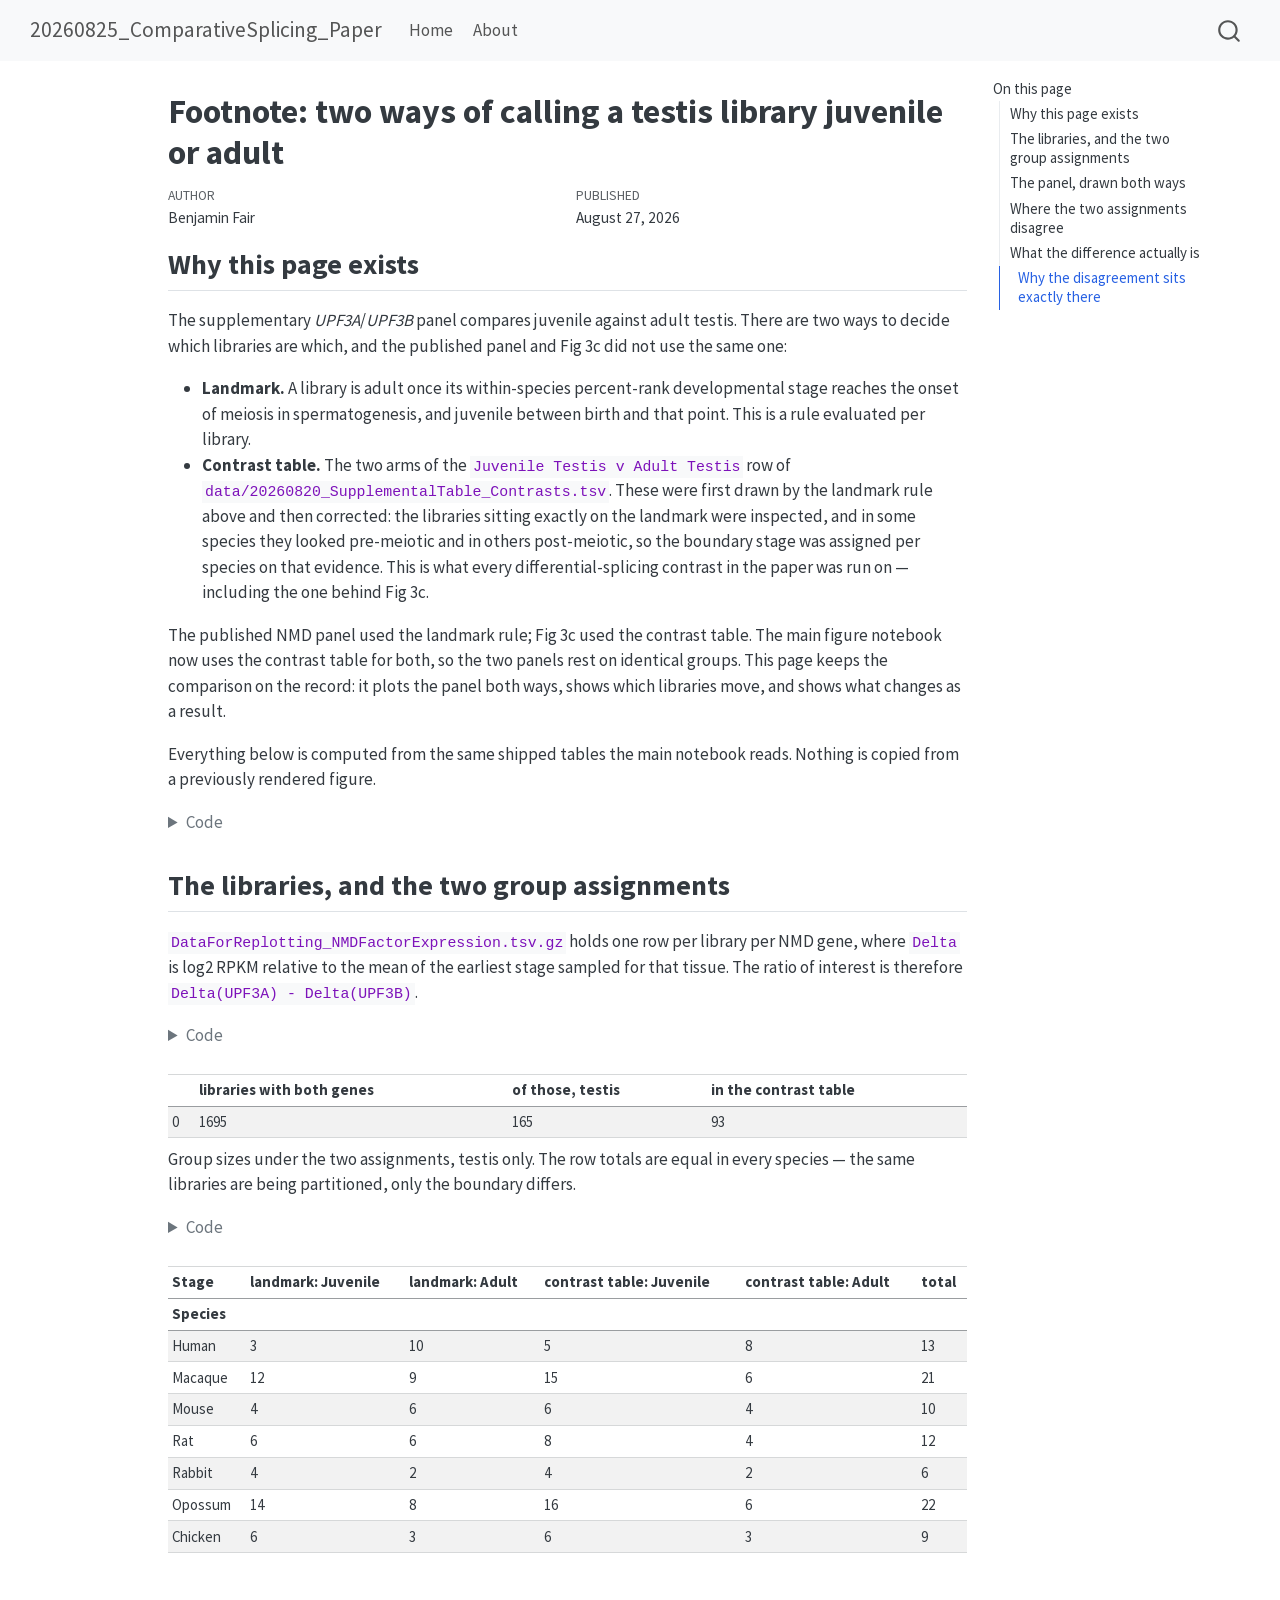
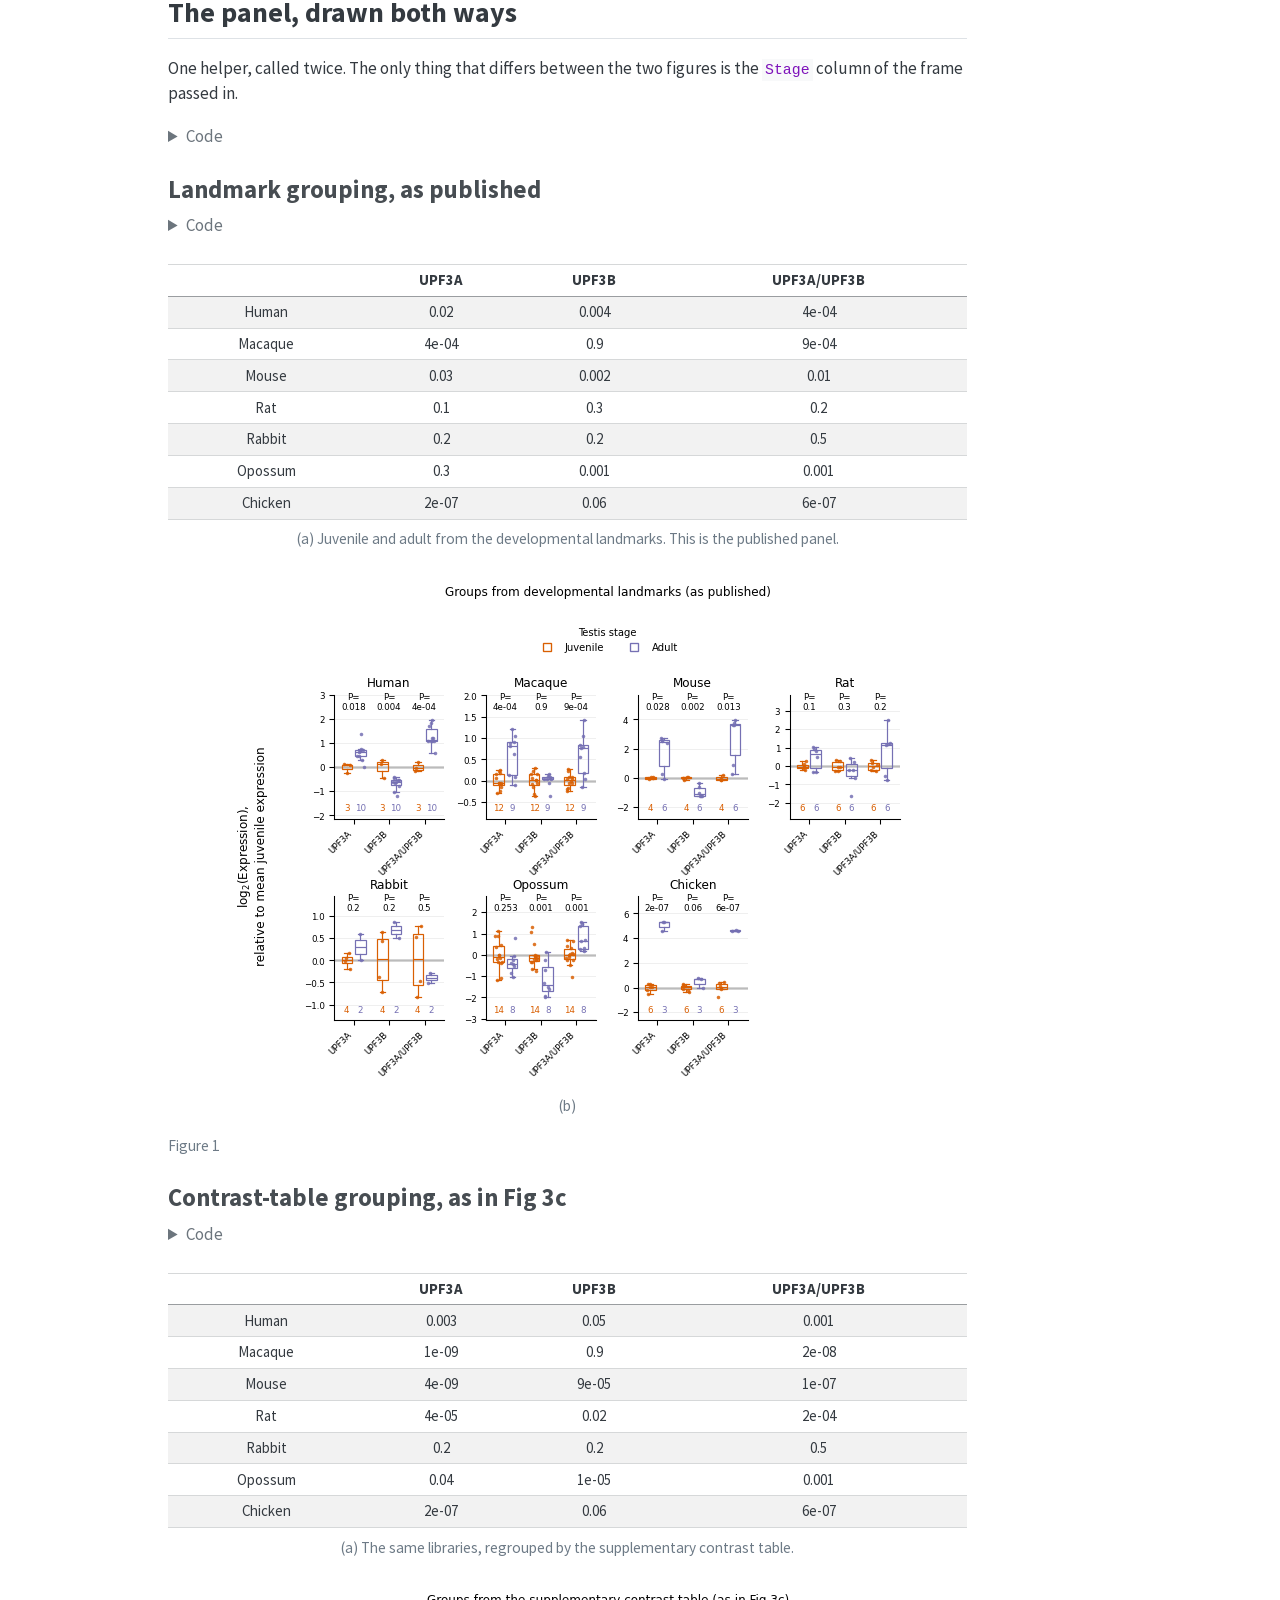
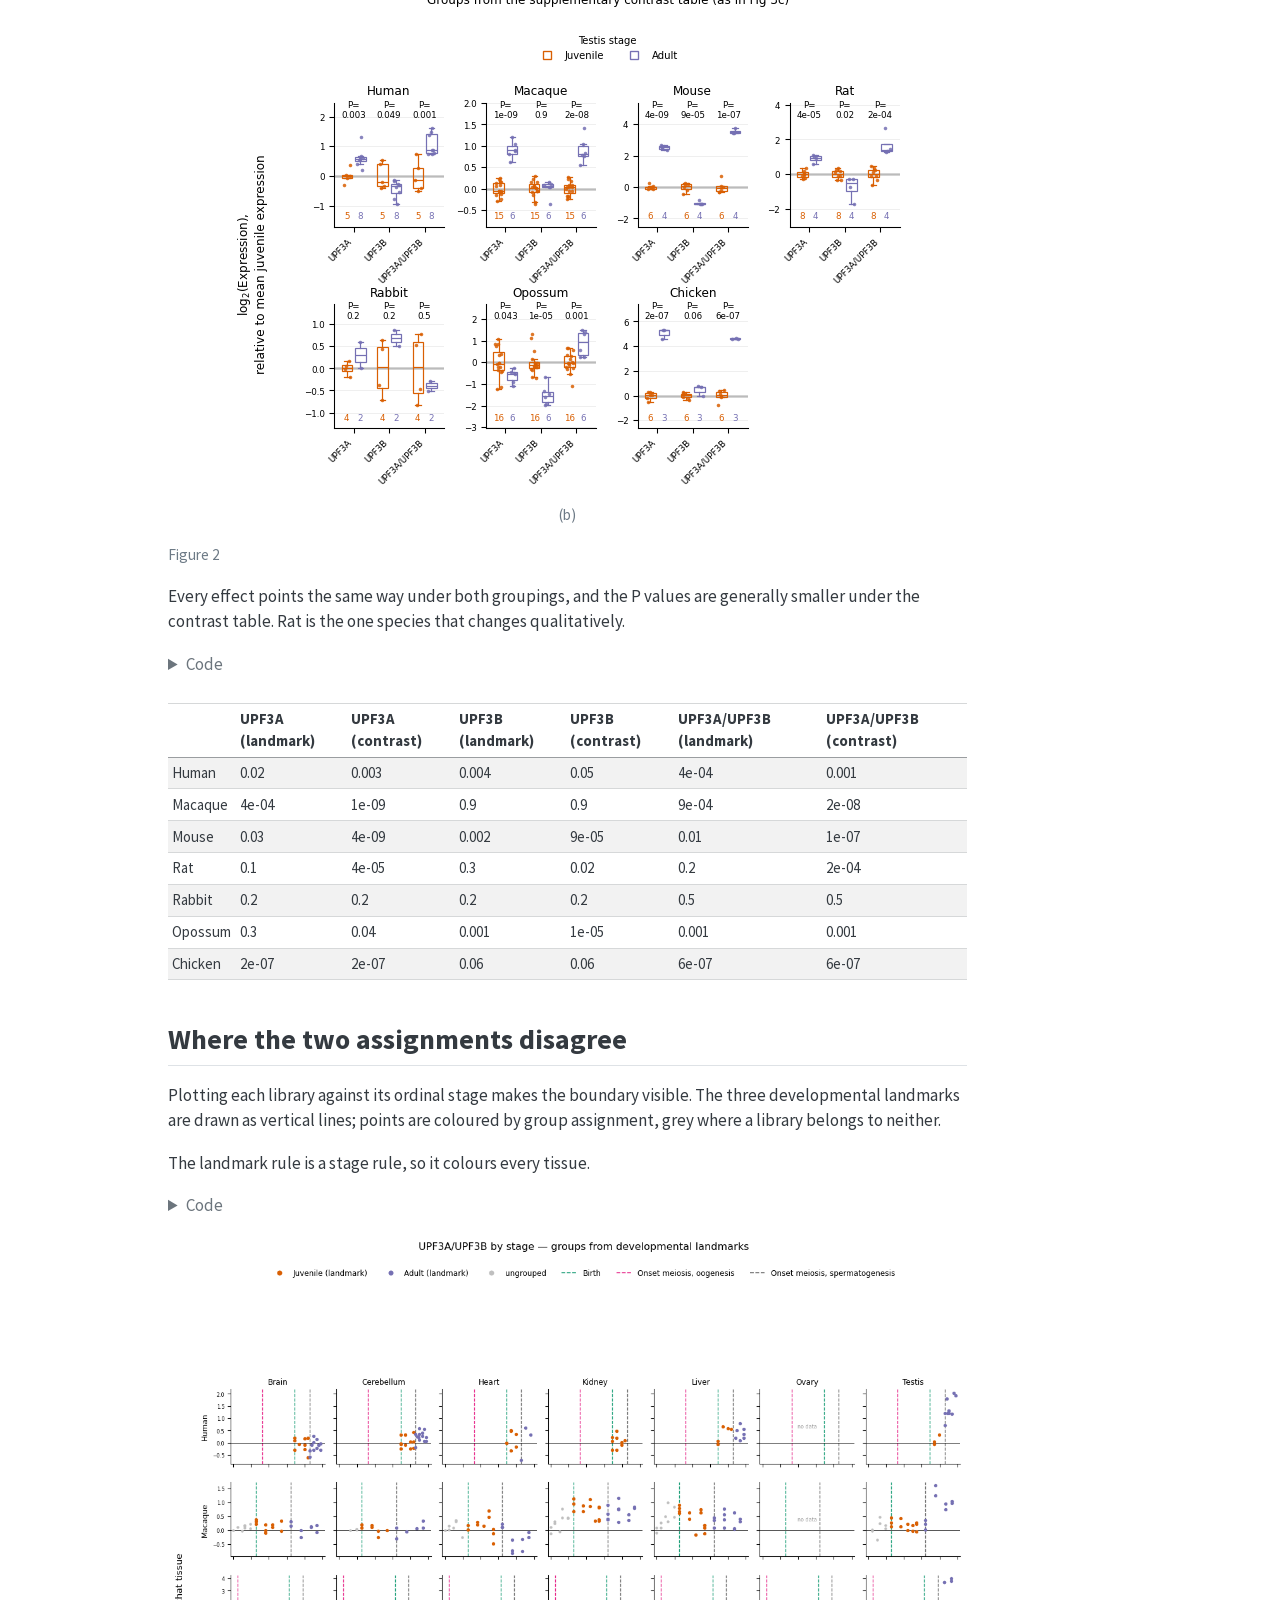
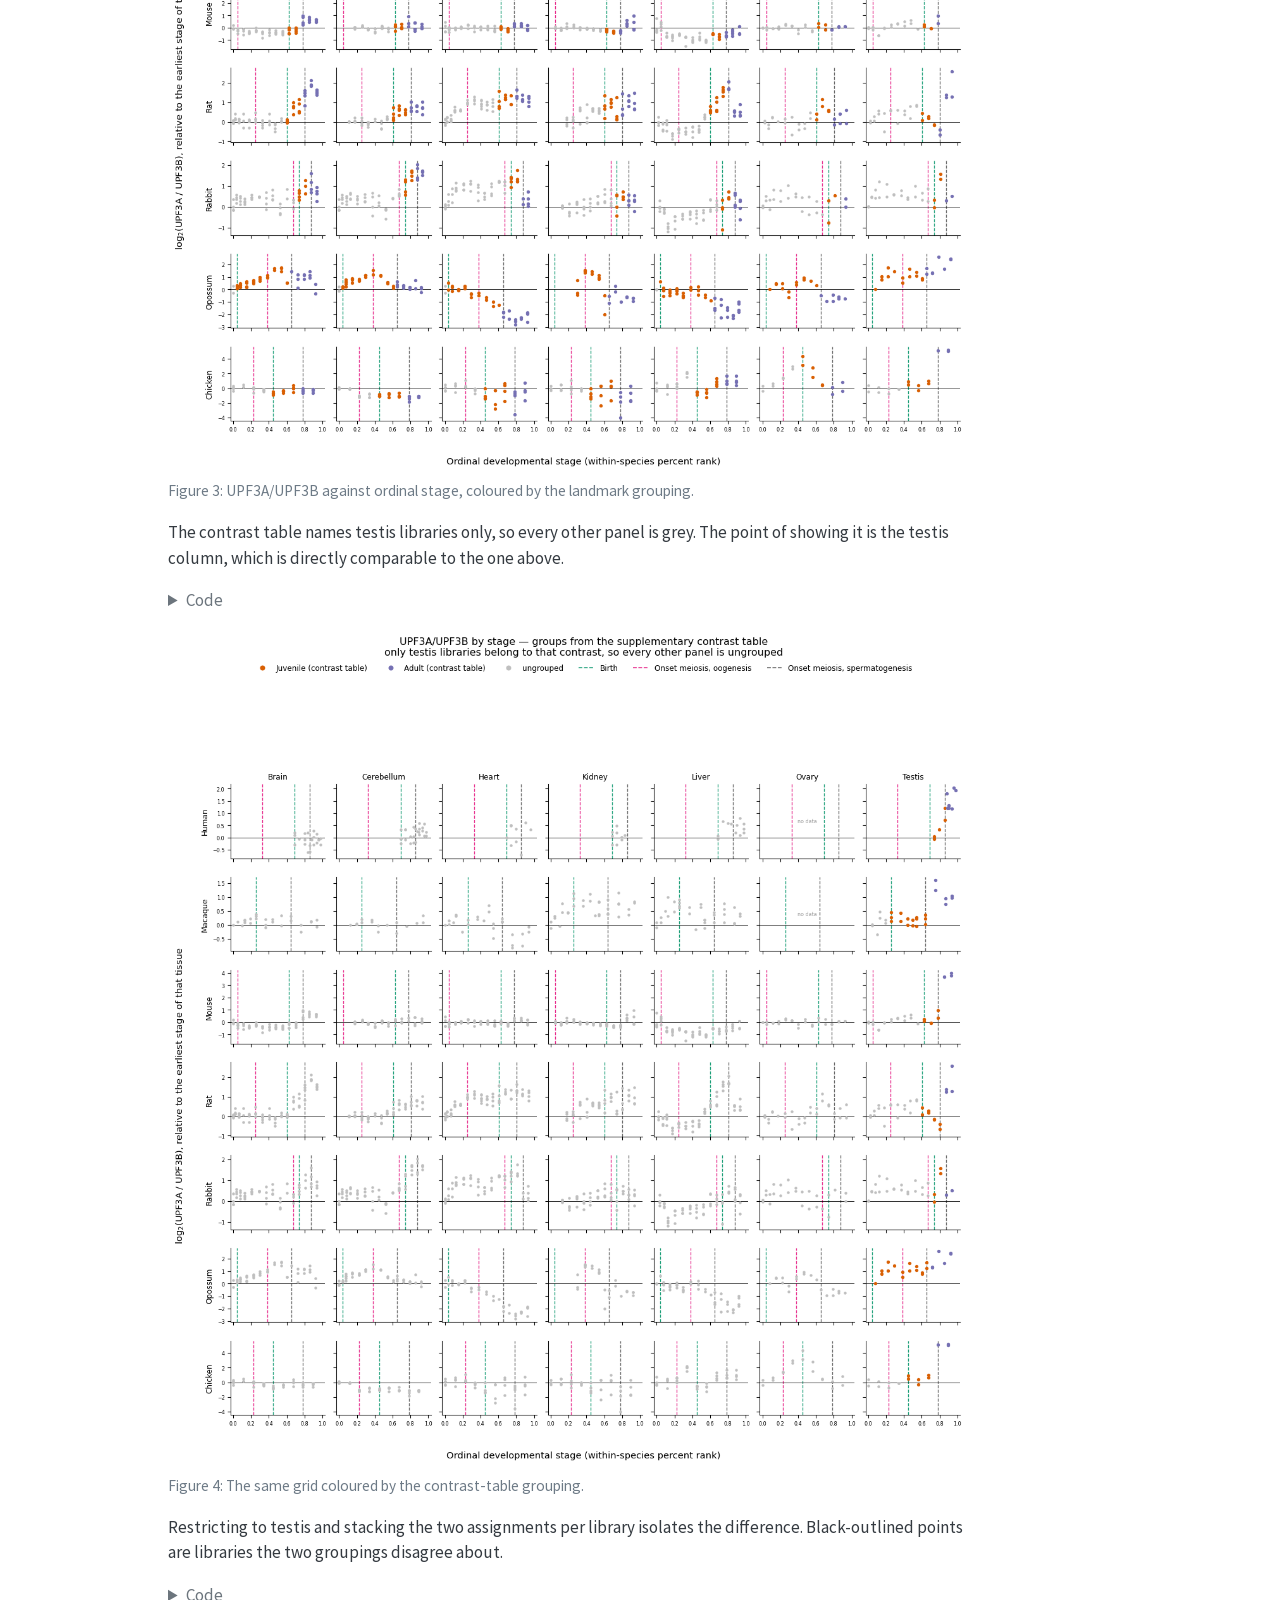
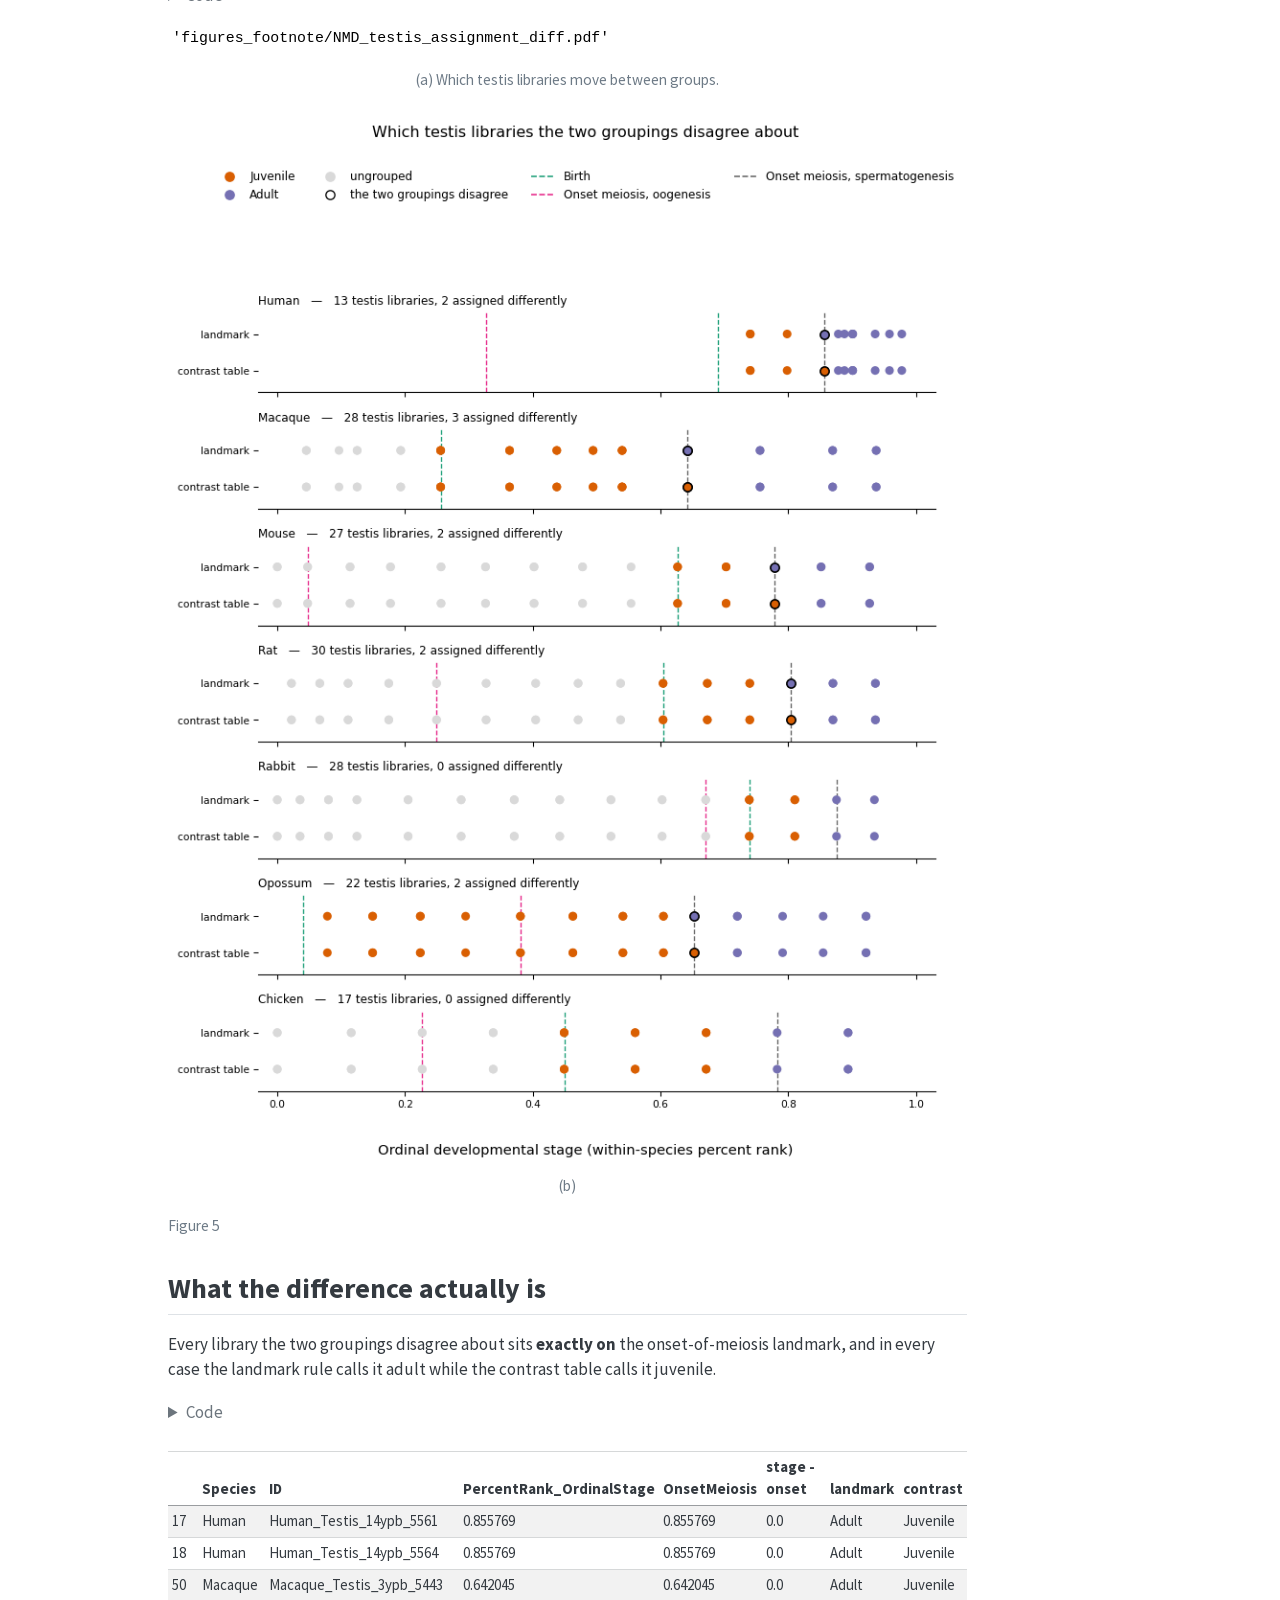
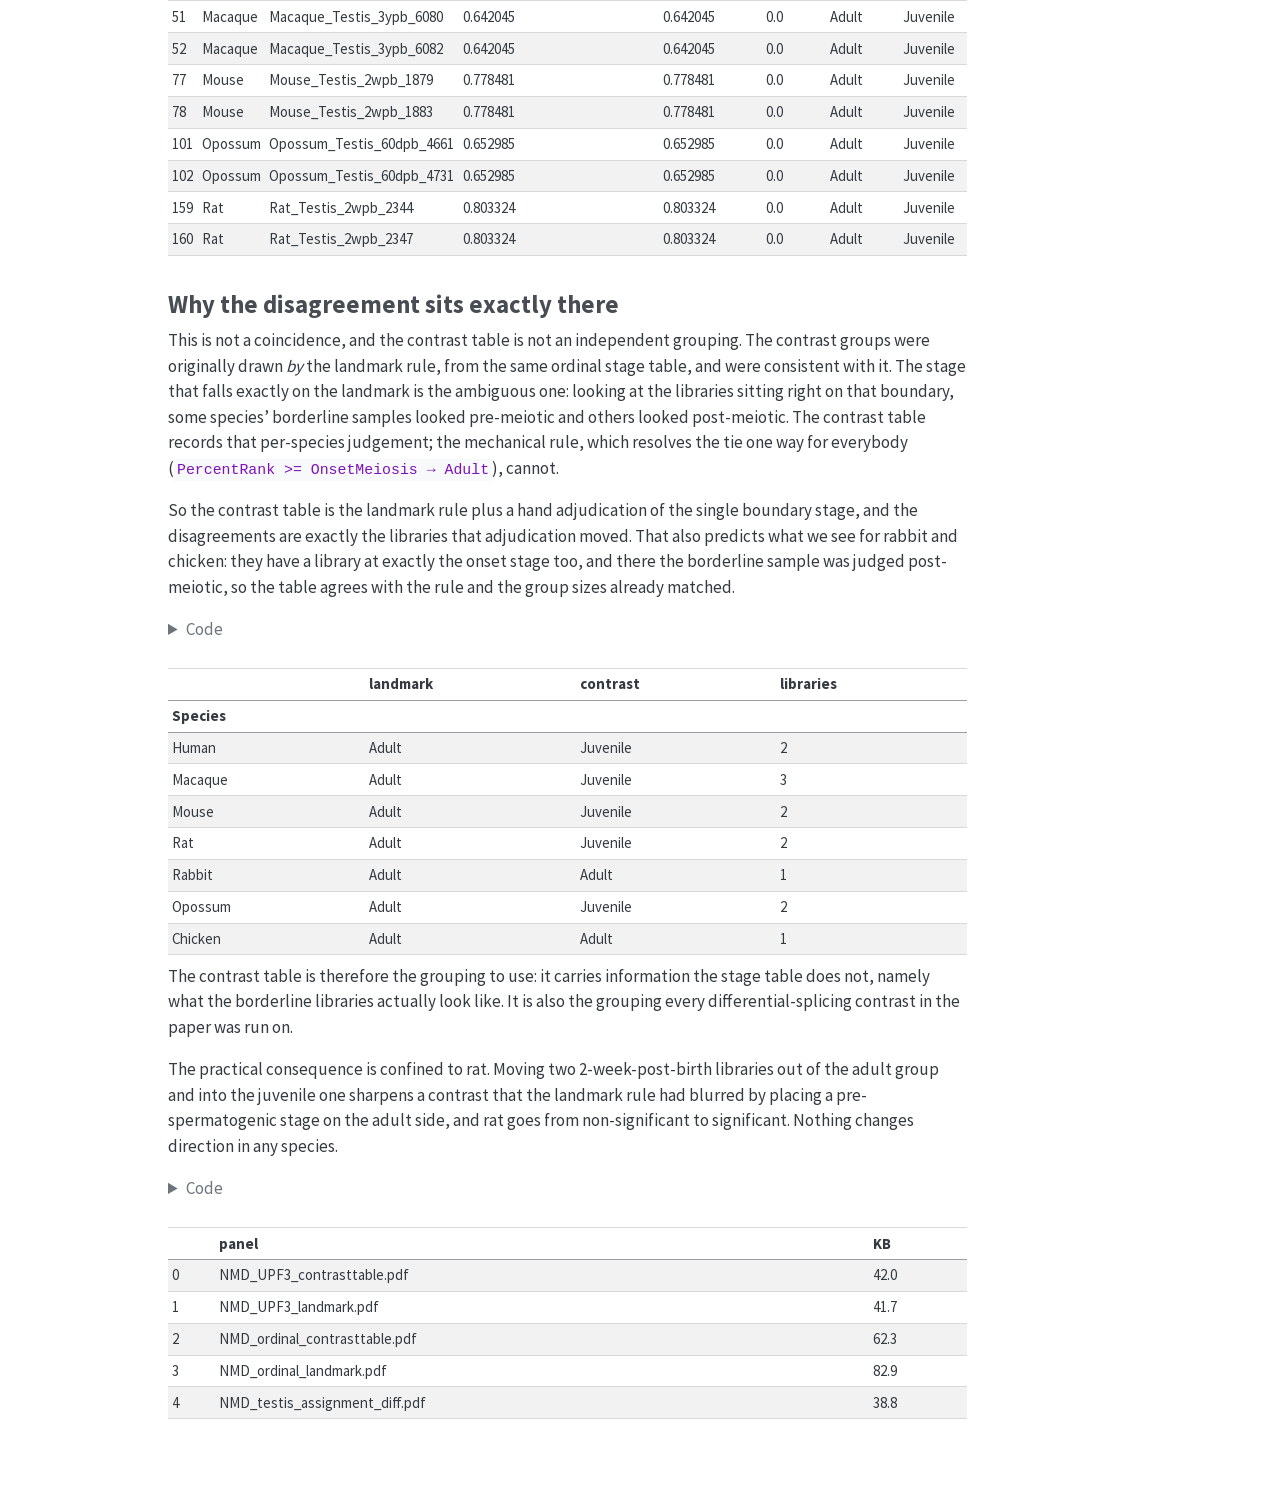
